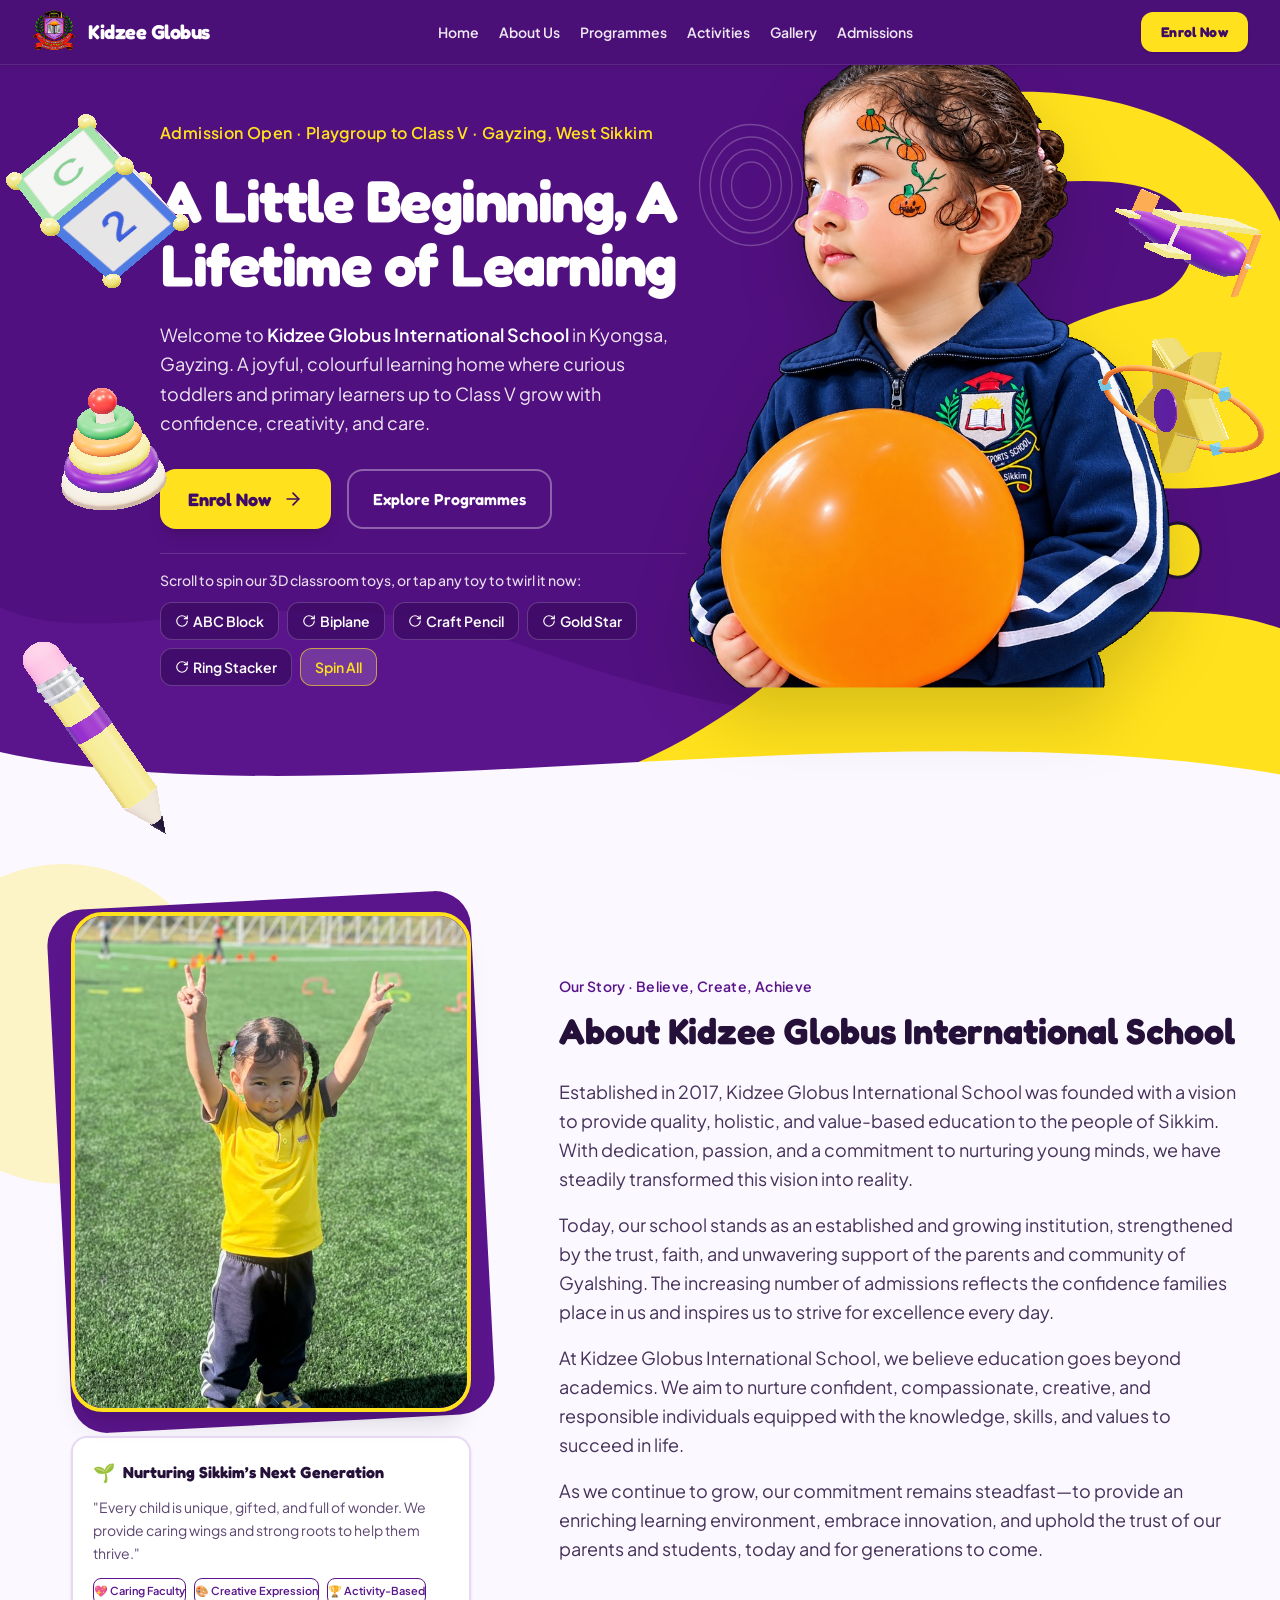
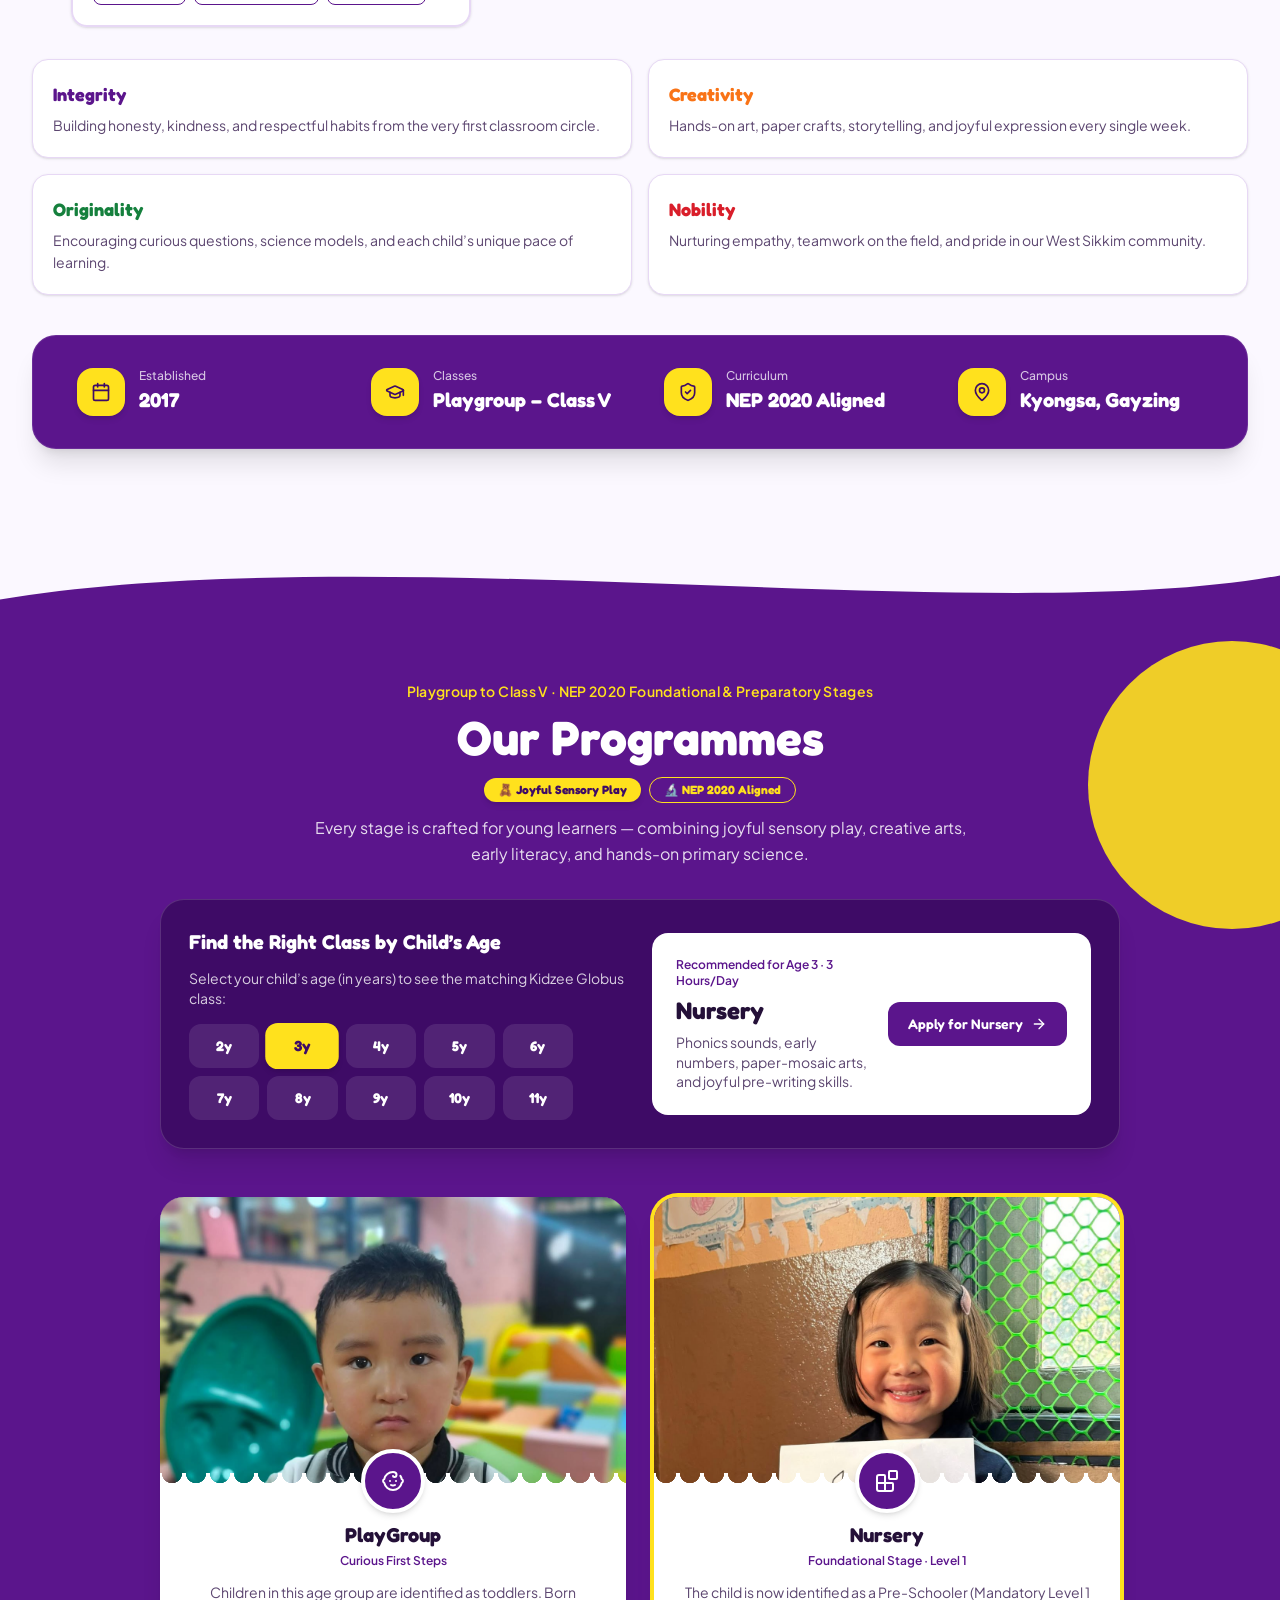
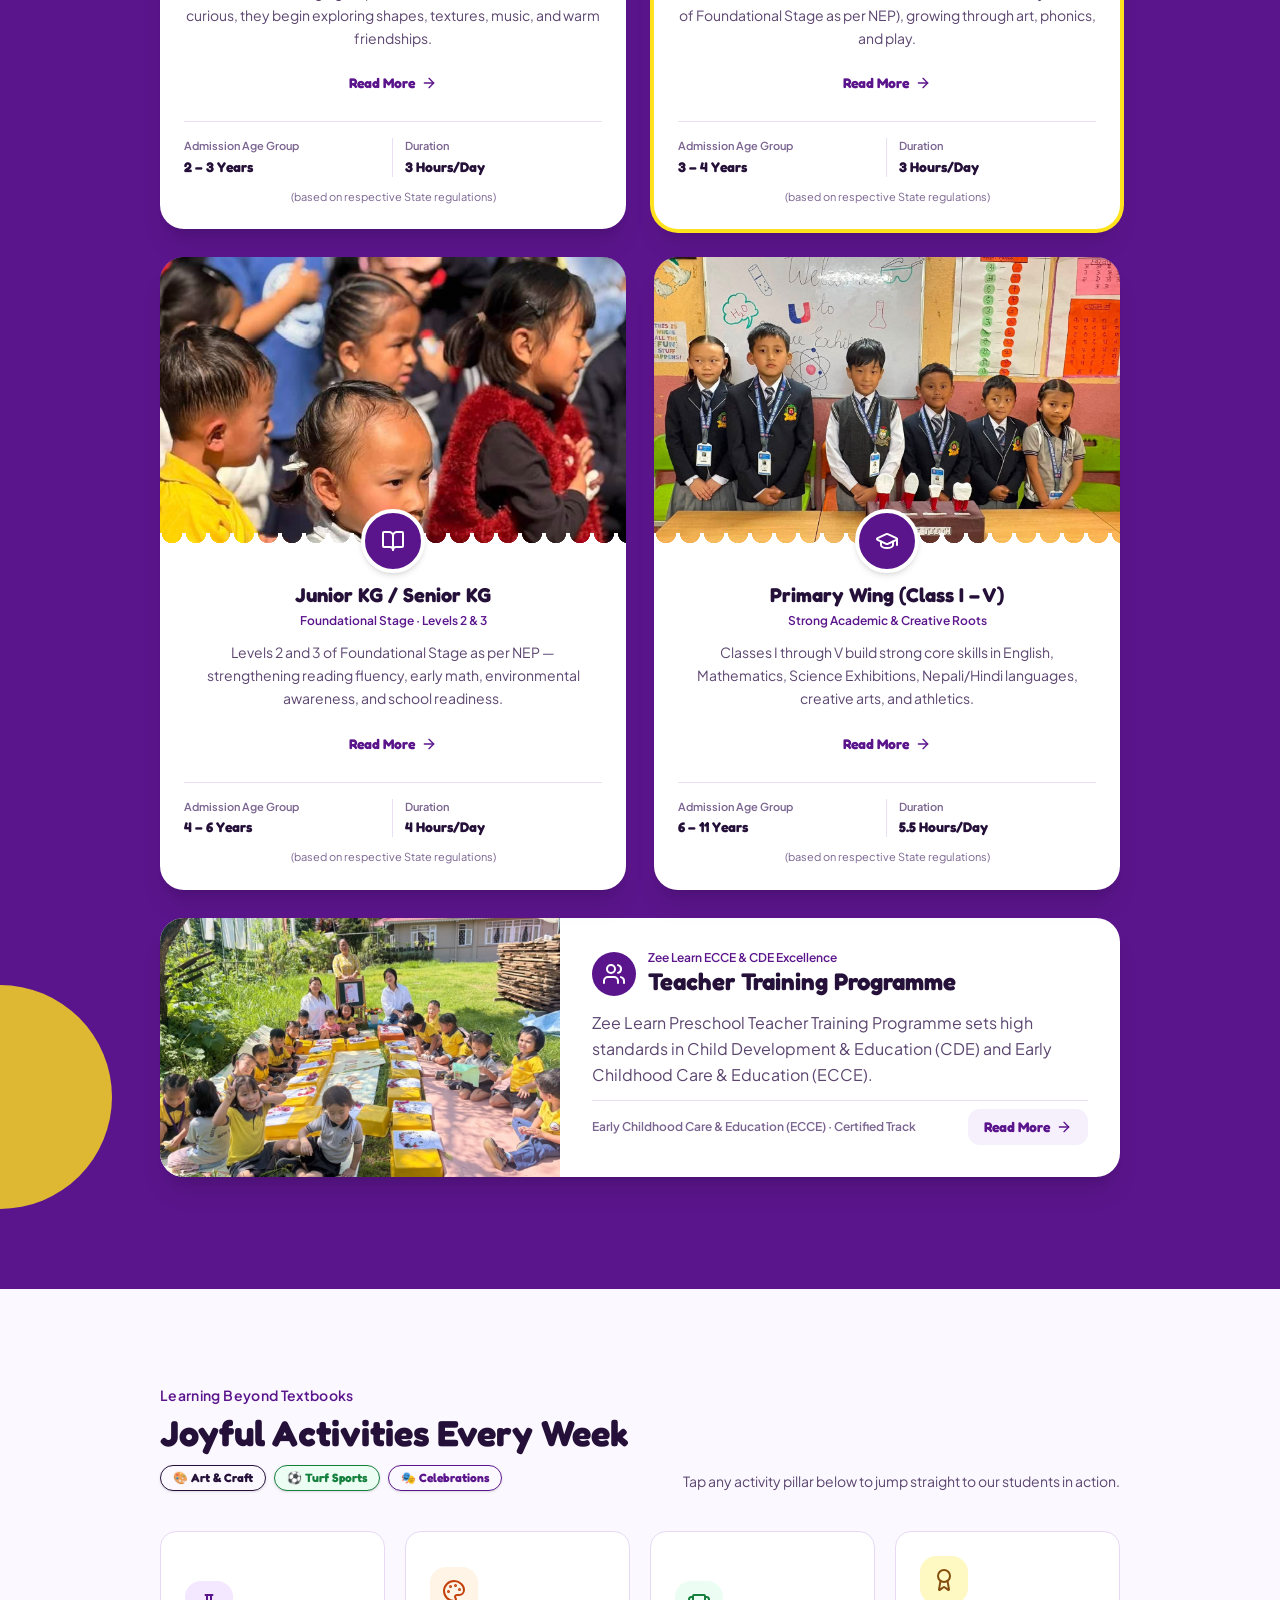
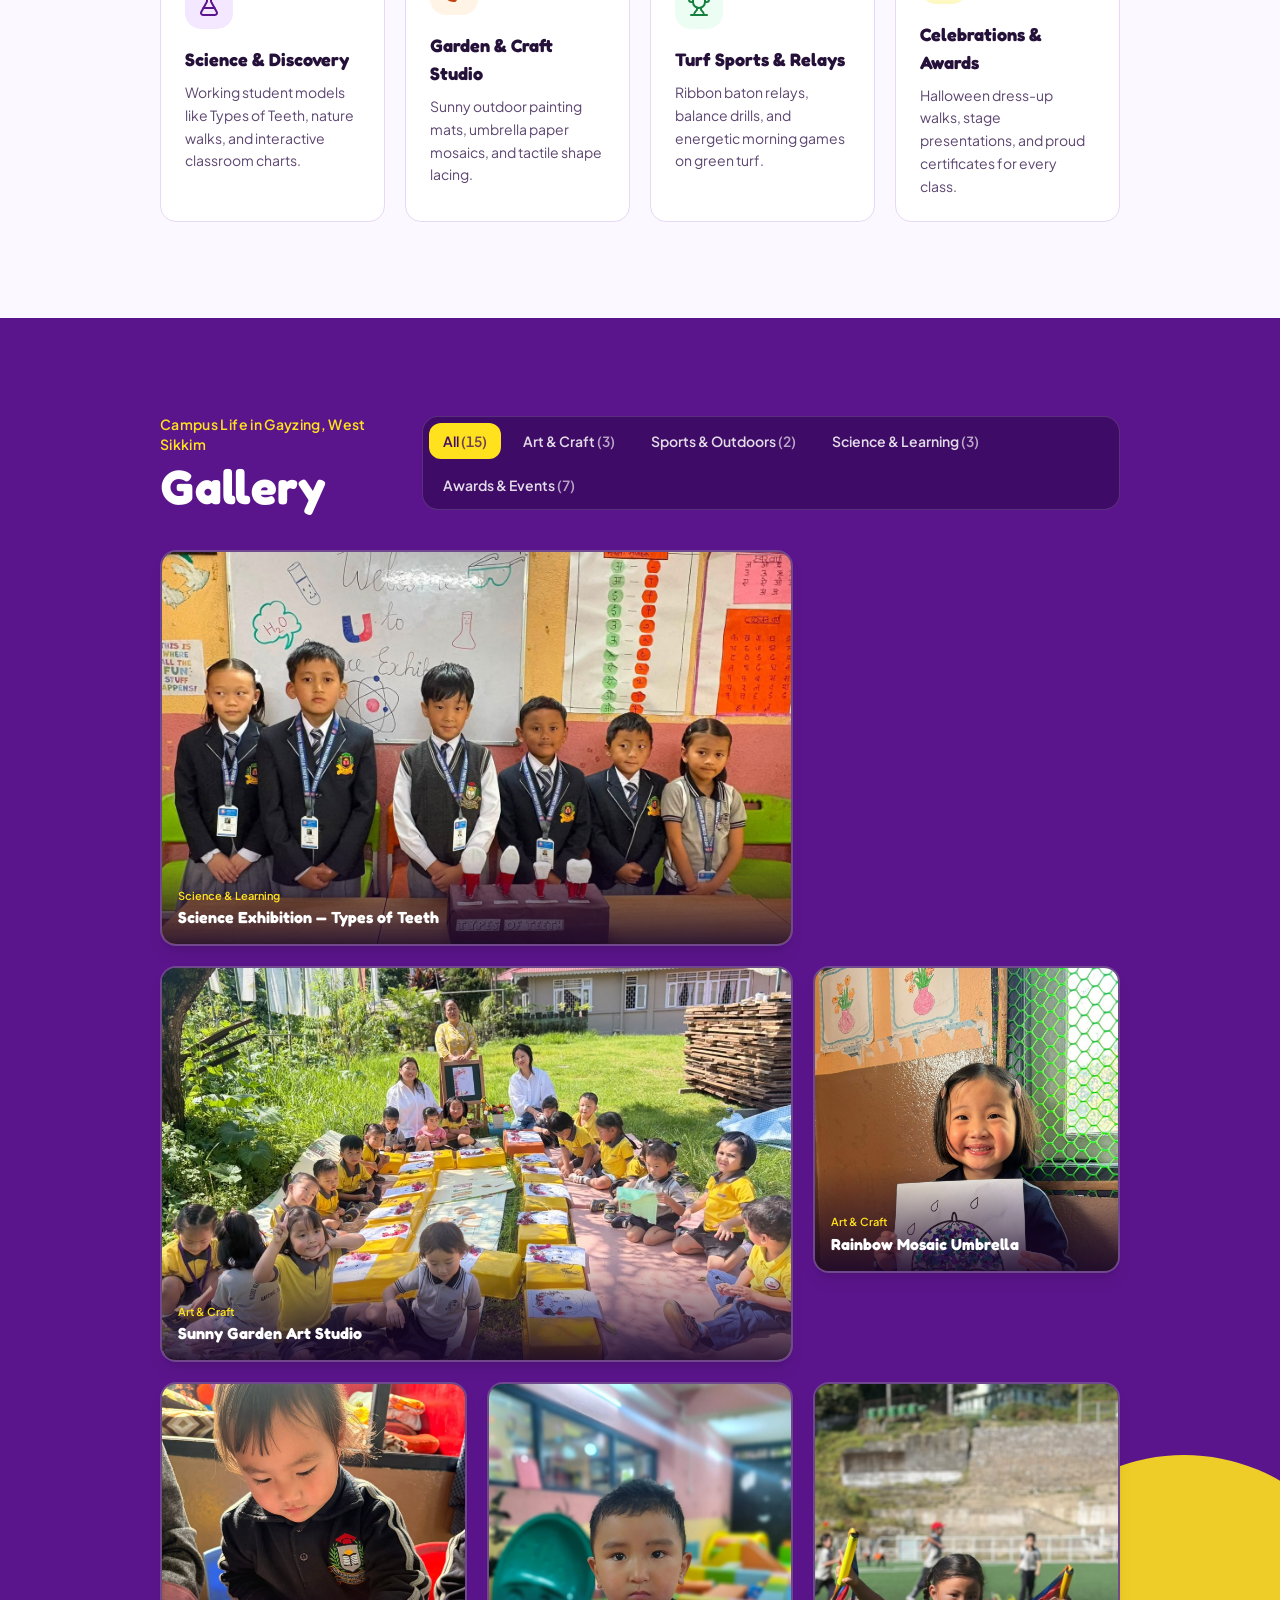
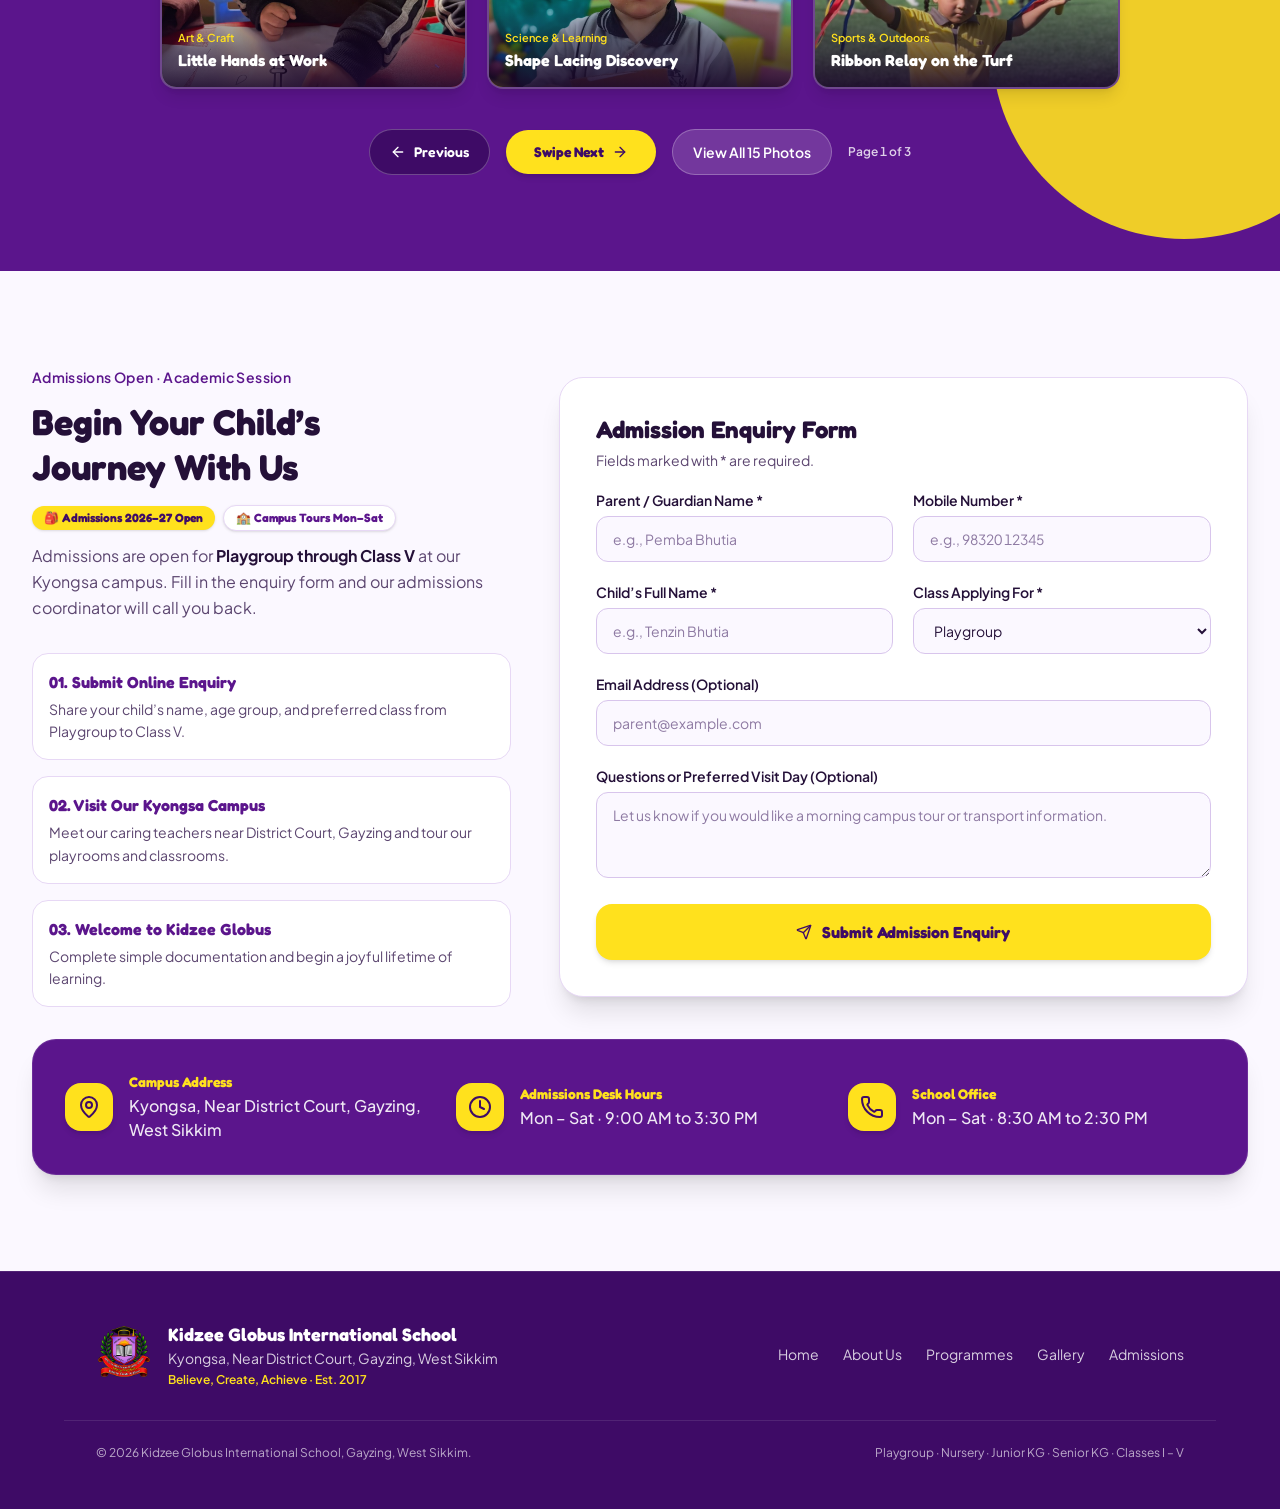
==== index.html @ cee2336a "Remove mobile Hero bottom negative space, enlarge text, and prevent image overlap" ====
<!doctype html>
<html lang="en" class="scroll-smooth">
  <head>
    <meta charset="UTF-8" />
    <meta name="viewport" content="width=device-width, initial-scale=1.0" />
    <title>Kidzee Globus International School — Gayzing, West Sikkim</title>
    <meta name="description" content="Kidzee Globus International School in Kyongsa, Gayzing, West Sikkim. Admissions open from Playgroup to Class V — A Little Beginning, A Lifetime of Learning." />
    <meta property="og:title" content="Kidzee Globus International School — Gayzing, West Sikkim" />
    <meta property="og:description" content="Nurturing young learners from Playgroup to Class V in Gayzing, West Sikkim. Believe, Create, Achieve." />
    <link rel="icon" type="image/png" href="./public/assets/aistudio/Kidzee_Globus_School_Crest_3b98668b.png" />
    <link rel="preconnect" href="https://fonts.googleapis.com" />
    <link rel="preconnect" href="https://fonts.gstatic.com" crossorigin />
    <link href="https://fonts.googleapis.com/css2?family=Fredoka:wght@500;600;700&family=Plus+Jakarta+Sans:wght@400;500;600;700&display=swap" rel="stylesheet" />
    <style>
/*! tailwindcss v4.3.5 | MIT License | https://tailwindcss.com */
@layer properties{@supports (((-webkit-hyphens:none)) and (not (margin-trim:block))) or ((-moz-orient:inline) and (not (color:rgb(from red r g b)))){*,:before,:after,::backdrop{--tw-translate-x:0;--tw-translate-y:0;--tw-translate-z:0;--tw-scale-x:1;--tw-scale-y:1;--tw-scale-z:1;--tw-rotate-x:initial;--tw-rotate-y:initial;--tw-rotate-z:initial;--tw-skew-x:initial;--tw-skew-y:initial;--tw-space-y-reverse:0;--tw-divide-x-reverse:0;--tw-border-style:solid;--tw-gradient-position:initial;--tw-gradient-from:#0000;--tw-gradient-via:#0000;--tw-gradient-to:#0000;--tw-gradient-stops:initial;--tw-gradient-via-stops:initial;--tw-gradient-from-position:0%;--tw-gradient-via-position:50%;--tw-gradient-to-position:100%;--tw-leading:initial;--tw-font-weight:initial;--tw-tracking:initial;--tw-ordinal:initial;--tw-slashed-zero:initial;--tw-numeric-figure:initial;--tw-numeric-spacing:initial;--tw-numeric-fraction:initial;--tw-shadow:0 0 #0000;--tw-shadow-color:initial;--tw-shadow-alpha:100%;--tw-inset-shadow:0 0 #0000;--tw-inset-shadow-color:initial;--tw-inset-shadow-alpha:100%;--tw-ring-color:initial;--tw-ring-shadow:0 0 #0000;--tw-inset-ring-color:initial;--tw-inset-ring-shadow:0 0 #0000;--tw-ring-inset:initial;--tw-ring-offset-width:0px;--tw-ring-offset-color:#fff;--tw-ring-offset-shadow:0 0 #0000;--tw-blur:initial;--tw-brightness:initial;--tw-contrast:initial;--tw-grayscale:initial;--tw-hue-rotate:initial;--tw-invert:initial;--tw-opacity:initial;--tw-saturate:initial;--tw-sepia:initial;--tw-drop-shadow:initial;--tw-drop-shadow-color:initial;--tw-drop-shadow-alpha:100%;--tw-drop-shadow-size:initial;--tw-duration:initial;--tw-ease:initial;--tw-content:"";--tw-outline-style:solid}}}@layer theme{:root,:host{--font-sans:"Plus Jakarta Sans", ui-sans-serif, system-ui, sans-serif;--font-mono:ui-monospace, SFMono-Regular, Menlo, Monaco, Consolas, "Liberation Mono", "Courier New", monospace;--color-white:#fff;--spacing:.25rem;--container-sm:24rem;--container-md:28rem;--container-xl:36rem;--container-2xl:42rem;--container-4xl:56rem;--container-5xl:64rem;--container-6xl:72rem;--container-7xl:80rem;--text-xs:.75rem;--text-xs--line-height:calc(1 / .75);--text-sm:.875rem;--text-sm--line-height:calc(1.25 / .875);--text-base:1rem;--text-base--line-height:calc(1.5 / 1);--text-lg:1.125rem;--text-lg--line-height:calc(1.75 / 1.125);--text-xl:1.25rem;--text-xl--line-height:calc(1.75 / 1.25);--text-2xl:1.5rem;--text-2xl--line-height:calc(2 / 1.5);--text-3xl:1.875rem;--text-3xl--line-height:calc(2.25 / 1.875);--text-4xl:2.25rem;--text-4xl--line-height:calc(2.5 / 2.25);--text-5xl:3rem;--text-5xl--line-height:1;--font-weight-medium:500;--font-weight-semibold:600;--font-weight-bold:700;--tracking-tight:-.025em;--tracking-wide:.025em;--leading-tight:1.25;--leading-snug:1.375;--leading-relaxed:1.625;--radius-sm:.25rem;--radius-md:.375rem;--radius-lg:.5rem;--radius-xl:.75rem;--radius-2xl:1rem;--radius-3xl:1.5rem;--drop-shadow-xl:0 9px 7px #0000001a;--drop-shadow-2xl:0 25px 25px #00000026;--ease-in:cubic-bezier(.4, 0, 1, 1);--ease-out:cubic-bezier(0, 0, .2, 1);--ease-in-out:cubic-bezier(.4, 0, .2, 1);--default-transition-duration:.15s;--default-transition-timing-function:cubic-bezier(.4, 0, .2, 1);--default-font-family:var(--font-sans);--default-mono-font-family:var(--font-mono);--font-display:"Fredoka", ui-rounded, system-ui, sans-serif}}@layer base{*,:after,:before,::backdrop{box-sizing:border-box;border:0 solid;margin:0;padding:0}::file-selector-button{box-sizing:border-box;border:0 solid;margin:0;padding:0}html,:host{-webkit-text-size-adjust:100%;tab-size:4;line-height:1.5;font-family:var(--default-font-family,-apple-system, BlinkMacSystemFont, "Segoe UI", Roboto, "Helvetica Neue", "Noto Sans", Arial, sans-serif, "Apple Color Emoji", "Segoe UI Emoji", "Segoe UI Symbol", "Noto Color Emoji");font-feature-settings:var(--default-font-feature-settings,normal);font-variation-settings:var(--default-font-variation-settings,normal);-webkit-tap-highlight-color:transparent}hr{height:0;color:inherit;border-top-width:1px}abbr:where([title]){-webkit-text-decoration:underline dotted;text-decoration:underline dotted}h1,h2,h3,h4,h5,h6{font-size:inherit;font-weight:inherit}a{color:inherit;-webkit-text-decoration:inherit;-webkit-text-decoration:inherit;-webkit-text-decoration:inherit;-webkit-text-decoration:inherit;text-decoration:inherit}b,strong{font-weight:bolder}code,kbd,samp,pre{font-family:var(--default-mono-font-family,ui-monospace, SFMono-Regular, Menlo, Monaco, Consolas, "Liberation Mono", "Courier New", monospace);font-feature-settings:var(--default-mono-font-feature-settings,normal);font-variation-settings:var(--default-mono-font-variation-settings,normal);font-size:1em}small{font-size:80%}sub,sup{vertical-align:baseline;font-size:75%;line-height:0;position:relative}sub{bottom:-.25em}sup{top:-.5em}table{text-indent:0;border-color:inherit;border-collapse:collapse}:-moz-focusring:where(:not(iframe)){outline:auto}progress{vertical-align:baseline}summary{display:list-item}ol,ul,menu{list-style:none}img,svg,video,canvas,audio,iframe,embed,object{vertical-align:middle;display:block}img,video{max-width:100%;height:auto}button,input,select,optgroup,textarea{font:inherit;font-feature-settings:inherit;font-variation-settings:inherit;letter-spacing:inherit;color:inherit;opacity:1;background-color:#0000;border-radius:0}::file-selector-button{font:inherit;font-feature-settings:inherit;font-variation-settings:inherit;letter-spacing:inherit;color:inherit;opacity:1;background-color:#0000;border-radius:0}:where(select:is([multiple],[size])) optgroup{font-weight:bolder}:where(select:is([multiple],[size])) optgroup option{padding-inline-start:20px}::file-selector-button{margin-inline-end:4px}::placeholder{opacity:1}@supports (not ((-webkit-appearance:-apple-pay-button))) or (contain-intrinsic-size:1px){::placeholder{color:currentColor}@supports (color:color-mix(in lab, red, red)){::placeholder{color:color-mix(in oklab, currentcolor 50%, transparent)}}}textarea{resize:vertical}::-webkit-search-decoration{-webkit-appearance:none}::-webkit-date-and-time-value{min-height:1lh;text-align:inherit}::-webkit-datetime-edit{display:inline-flex}::-webkit-datetime-edit-fields-wrapper{padding:0}::-webkit-datetime-edit{padding-block:0}::-webkit-datetime-edit-year-field{padding-block:0}::-webkit-datetime-edit-month-field{padding-block:0}::-webkit-datetime-edit-day-field{padding-block:0}::-webkit-datetime-edit-hour-field{padding-block:0}::-webkit-datetime-edit-minute-field{padding-block:0}::-webkit-datetime-edit-second-field{padding-block:0}::-webkit-datetime-edit-millisecond-field{padding-block:0}::-webkit-datetime-edit-meridiem-field{padding-block:0}::-webkit-calendar-picker-indicator{line-height:1}:-moz-ui-invalid{box-shadow:none}button,input:where([type=button],[type=reset],[type=submit]){appearance:button}::file-selector-button{appearance:button}::-webkit-inner-spin-button{height:auto}::-webkit-outer-spin-button{height:auto}[hidden]:where(:not([hidden=until-found])){display:none!important}html{font-family:var(--font-sans);scroll-behavior:smooth}h1,h2,h3,h4,.font-display{font-family:var(--font-display)}}@layer components;@layer utilities{.pointer-events-none{pointer-events:none}.visible{visibility:visible}.visible\!{visibility:visible!important}.absolute{position:absolute}.fixed{position:fixed}.relative{position:relative}.static{position:static}.sticky{position:sticky}.-inset-1{inset:calc(var(--spacing) * -1)}.-inset-3{inset:calc(var(--spacing) * -3)}.inset-0{inset:0}.inset-x-0{inset-inline:0}.top-0{top:0}.top-1{top:var(--spacing)}.top-1\/2{top:50%}.top-4{top:calc(var(--spacing) * 4)}.top-12{top:calc(var(--spacing) * 12)}.top-24{top:calc(var(--spacing) * 24)}.-right-24{right:calc(var(--spacing) * -24)}.right-0{right:0}.right-3{right:calc(var(--spacing) * 3)}.right-4{right:calc(var(--spacing) * 4)}.right-6{right:calc(var(--spacing) * 6)}.bottom-0{bottom:0}.bottom-4{bottom:calc(var(--spacing) * 4)}.bottom-8{bottom:calc(var(--spacing) * 8)}.bottom-20{bottom:calc(var(--spacing) * 20)}.-left-24{left:calc(var(--spacing) * -24)}.left-0{left:0}.left-3{left:calc(var(--spacing) * 3)}.left-6{left:calc(var(--spacing) * 6)}.z-10{z-index:10}.z-20{z-index:20}.z-30{z-index:30}.z-40{z-index:40}.z-50{z-index:50}.container{width:100%}@media (width>=40rem){.container{max-width:40rem}}@media (width>=48rem){.container{max-width:48rem}}@media (width>=64rem){.container{max-width:64rem}}@media (width>=80rem){.container{max-width:80rem}}@media (width>=96rem){.container{max-width:96rem}}.mx-auto{margin-inline:auto}.my-auto{margin-block:auto}.-mt-9{margin-top:calc(var(--spacing) * -9)}.mt-0{margin-top:0}.mt-0\.5{margin-top:calc(var(--spacing) * .5)}.mt-1{margin-top:var(--spacing)}.mt-1\.5{margin-top:calc(var(--spacing) * 1.5)}.mt-2{margin-top:calc(var(--spacing) * 2)}.mt-3{margin-top:calc(var(--spacing) * 3)}.mt-4{margin-top:calc(var(--spacing) * 4)}.mt-5{margin-top:calc(var(--spacing) * 5)}.mt-7{margin-top:calc(var(--spacing) * 7)}.mt-8{margin-top:calc(var(--spacing) * 8)}.mt-10{margin-top:calc(var(--spacing) * 10)}.mt-12{margin-top:calc(var(--spacing) * 12)}.mt-14{margin-top:calc(var(--spacing) * 14)}.mb-1{margin-bottom:var(--spacing)}.mb-1\.5{margin-bottom:calc(var(--spacing) * 1.5)}.mb-2{margin-bottom:calc(var(--spacing) * 2)}.mb-3{margin-bottom:calc(var(--spacing) * 3)}.mb-4{margin-bottom:calc(var(--spacing) * 4)}.ml-1{margin-left:var(--spacing)}.line-clamp-3{-webkit-line-clamp:3;-webkit-box-orient:vertical;display:-webkit-box;overflow:hidden}.block{display:block}.contents{display:contents}.flex{display:flex}.grid{display:grid}.hidden{display:none}.inline{display:inline}.inline-block{display:inline-block}.inline-flex{display:inline-flex}.table{display:table}.aspect-\[4\/4\]{aspect-ratio:4/4}.aspect-\[4\/5\]{aspect-ratio:4/5}.aspect-\[16\/10\]{aspect-ratio:16/10}.h-3{height:calc(var(--spacing) * 3)}.h-3\.5{height:calc(var(--spacing) * 3.5)}.h-4{height:calc(var(--spacing) * 4)}.h-5{height:calc(var(--spacing) * 5)}.h-6{height:calc(var(--spacing) * 6)}.h-8{height:calc(var(--spacing) * 8)}.h-9{height:calc(var(--spacing) * 9)}.h-10{height:calc(var(--spacing) * 10)}.h-11{height:calc(var(--spacing) * 11)}.h-12{height:calc(var(--spacing) * 12)}.h-14{height:calc(var(--spacing) * 14)}.h-16{height:calc(var(--spacing) * 16)}.h-56{height:calc(var(--spacing) * 56)}.h-60{height:calc(var(--spacing) * 60)}.h-64{height:calc(var(--spacing) * 64)}.h-72{height:calc(var(--spacing) * 72)}.h-80{height:calc(var(--spacing) * 80)}.h-96{height:calc(var(--spacing) * 96)}.h-auto{height:auto}.h-full{height:100%}.max-h-\[68vh\]{max-height:68vh}.max-h-\[90vh\]{max-height:90vh}.max-h-\[220px\]{max-height:220px}.max-h-\[250px\]{max-height:250px}.max-h-\[520px\]{max-height:520px}.max-h-\[590px\]{max-height:590px}.min-h-\[220px\]{min-height:220px}.min-h-\[calc\(100dvh-4rem\)\]{min-height:calc(100dvh - 4rem)}.min-h-screen{min-height:100vh}.w-3{width:calc(var(--spacing) * 3)}.w-3\.5{width:calc(var(--spacing) * 3.5)}.w-4{width:calc(var(--spacing) * 4)}.w-5{width:calc(var(--spacing) * 5)}.w-6{width:calc(var(--spacing) * 6)}.w-9{width:calc(var(--spacing) * 9)}.w-10{width:calc(var(--spacing) * 10)}.w-11{width:calc(var(--spacing) * 11)}.w-12{width:calc(var(--spacing) * 12)}.w-14{width:calc(var(--spacing) * 14)}.w-16{width:calc(var(--spacing) * 16)}.w-28{width:calc(var(--spacing) * 28)}.w-32{width:calc(var(--spacing) * 32)}.w-36{width:calc(var(--spacing) * 36)}.w-56{width:calc(var(--spacing) * 56)}.w-72{width:calc(var(--spacing) * 72)}.w-80{width:calc(var(--spacing) * 80)}.w-96{width:calc(var(--spacing) * 96)}.w-auto{width:auto}.w-full{width:100%}.max-w-2xl{max-width:var(--container-2xl)}.max-w-4xl{max-width:var(--container-4xl)}.max-w-5xl{max-width:var(--container-5xl)}.max-w-6xl{max-width:var(--container-6xl)}.max-w-7xl{max-width:var(--container-7xl)}.max-w-\[400px\]{max-width:400px}.max-w-\[420px\]{max-width:420px}.max-w-\[490px\]{max-width:490px}.max-w-md{max-width:var(--container-md)}.max-w-sm{max-width:var(--container-sm)}.max-w-xl{max-width:var(--container-xl)}.min-w-\[44px\]{min-width:44px}.flex-1{flex:1}.shrink-0{flex-shrink:0}.grow{flex-grow:1}.-translate-x-1{--tw-translate-x:calc(var(--spacing) * -1);translate:var(--tw-translate-x) var(--tw-translate-y)}.-translate-x-1\/2{--tw-translate-x:calc(calc(1 / 2 * 100%) * -1);translate:var(--tw-translate-x) var(--tw-translate-y)}.translate-x-1{--tw-translate-x:var(--spacing);translate:var(--tw-translate-x) var(--tw-translate-y)}.translate-x-1\/3{--tw-translate-x:calc(1 / 3 * 100%);translate:var(--tw-translate-x) var(--tw-translate-y)}.-translate-y-1{--tw-translate-y:calc(var(--spacing) * -1);translate:var(--tw-translate-x) var(--tw-translate-y)}.-translate-y-1\/2{--tw-translate-y:calc(calc(1 / 2 * 100%) * -1);translate:var(--tw-translate-x) var(--tw-translate-y)}.scale-105{--tw-scale-x:105%;--tw-scale-y:105%;--tw-scale-z:105%;scale:var(--tw-scale-x) var(--tw-scale-y)}.-rotate-3{rotate:-3deg}.rotate-3{rotate:3deg}.transform{transform:var(--tw-rotate-x, ) var(--tw-rotate-y, ) var(--tw-rotate-z, ) var(--tw-skew-x, ) var(--tw-skew-y, )}.cursor-pointer{cursor:pointer}.resize{resize:both}.grid-cols-1{grid-template-columns:repeat(1,minmax(0,1fr))}.grid-cols-2{grid-template-columns:repeat(2,minmax(0,1fr))}.grid-cols-5{grid-template-columns:repeat(5,minmax(0,1fr))}.flex-col{flex-direction:column}.flex-wrap{flex-wrap:wrap}.items-center{align-items:center}.items-start{align-items:flex-start}.items-stretch{align-items:stretch}.justify-between{justify-content:space-between}.justify-center{justify-content:center}.gap-1{gap:var(--spacing)}.gap-1\.5{gap:calc(var(--spacing) * 1.5)}.gap-2{gap:calc(var(--spacing) * 2)}.gap-2\.5{gap:calc(var(--spacing) * 2.5)}.gap-3{gap:calc(var(--spacing) * 3)}.gap-3\.5{gap:calc(var(--spacing) * 3.5)}.gap-4{gap:calc(var(--spacing) * 4)}.gap-5{gap:calc(var(--spacing) * 5)}.gap-6{gap:calc(var(--spacing) * 6)}.gap-7{gap:calc(var(--spacing) * 7)}.gap-8{gap:calc(var(--spacing) * 8)}.gap-10{gap:calc(var(--spacing) * 10)}.gap-12{gap:calc(var(--spacing) * 12)}:where(.space-y-1>:not(:last-child)){--tw-space-y-reverse:0;margin-block-start:calc(var(--spacing) * var(--tw-space-y-reverse));margin-block-end:calc(var(--spacing) * calc(1 - var(--tw-space-y-reverse)))}:where(.space-y-1\.5>:not(:last-child)){--tw-space-y-reverse:0;margin-block-start:calc(calc(var(--spacing) * 1.5) * var(--tw-space-y-reverse));margin-block-end:calc(calc(var(--spacing) * 1.5) * calc(1 - var(--tw-space-y-reverse)))}:where(.space-y-2>:not(:last-child)){--tw-space-y-reverse:0;margin-block-start:calc(calc(var(--spacing) * 2) * var(--tw-space-y-reverse));margin-block-end:calc(calc(var(--spacing) * 2) * calc(1 - var(--tw-space-y-reverse)))}:where(.space-y-2\.5>:not(:last-child)){--tw-space-y-reverse:0;margin-block-start:calc(calc(var(--spacing) * 2.5) * var(--tw-space-y-reverse));margin-block-end:calc(calc(var(--spacing) * 2.5) * calc(1 - var(--tw-space-y-reverse)))}:where(.space-y-3>:not(:last-child)){--tw-space-y-reverse:0;margin-block-start:calc(calc(var(--spacing) * 3) * var(--tw-space-y-reverse));margin-block-end:calc(calc(var(--spacing) * 3) * calc(1 - var(--tw-space-y-reverse)))}:where(.space-y-3\.5>:not(:last-child)){--tw-space-y-reverse:0;margin-block-start:calc(calc(var(--spacing) * 3.5) * var(--tw-space-y-reverse));margin-block-end:calc(calc(var(--spacing) * 3.5) * calc(1 - var(--tw-space-y-reverse)))}:where(.space-y-4>:not(:last-child)){--tw-space-y-reverse:0;margin-block-start:calc(calc(var(--spacing) * 4) * var(--tw-space-y-reverse));margin-block-end:calc(calc(var(--spacing) * 4) * calc(1 - var(--tw-space-y-reverse)))}:where(.space-y-5>:not(:last-child)){--tw-space-y-reverse:0;margin-block-start:calc(calc(var(--spacing) * 5) * var(--tw-space-y-reverse));margin-block-end:calc(calc(var(--spacing) * 5) * calc(1 - var(--tw-space-y-reverse)))}:where(.space-y-6>:not(:last-child)){--tw-space-y-reverse:0;margin-block-start:calc(calc(var(--spacing) * 6) * var(--tw-space-y-reverse));margin-block-end:calc(calc(var(--spacing) * 6) * calc(1 - var(--tw-space-y-reverse)))}:where(.divide-x>:not(:last-child)){--tw-divide-x-reverse:0;border-inline-style:var(--tw-border-style);border-inline-start-width:calc(1px * var(--tw-divide-x-reverse));border-inline-end-width:calc(1px * calc(1 - var(--tw-divide-x-reverse)))}:where(.divide-\[\#EAE0F5\]>:not(:last-child)){border-color:#eae0f5}.overflow-hidden{overflow:hidden}.overflow-x-auto{overflow-x:auto}.overflow-x-clip{overflow-x:clip}.overflow-y-auto{overflow-y:auto}.scroll-smooth{scroll-behavior:smooth}.rounded-2xl{border-radius:var(--radius-2xl)}.rounded-3xl{border-radius:var(--radius-3xl)}.rounded-\[2\.25rem\]{border-radius:2.25rem}.rounded-\[2rem\]{border-radius:2rem}.rounded-full{border-radius:2147483647px}.rounded-lg{border-radius:var(--radius-lg)}.rounded-md{border-radius:var(--radius-md)}.rounded-sm{border-radius:var(--radius-sm)}.rounded-xl{border-radius:var(--radius-xl)}.border{border-style:var(--tw-border-style);border-width:1px}.border-2{border-style:var(--tw-border-style);border-width:2px}.border-4{border-style:var(--tw-border-style);border-width:4px}.border-t{border-top-style:var(--tw-border-style);border-top-width:1px}.border-b{border-bottom-style:var(--tw-border-style);border-bottom-width:1px}.border-\[\#D8C5EC\]{border-color:#d8c5ec}.border-\[\#E7D8F5\]{border-color:#e7d8f5}.border-\[\#EAE0F5\]{border-color:#eae0f5}.border-\[\#FFE11D\]{border-color:#ffe11d}.border-\[\#FFE11D\]\/60{border-color:oklab(90.716% -.0292414 .18144/.6)}.border-white{border-color:var(--color-white)}.border-white\/10{border-color:#ffffff1a}@supports (color:color-mix(in lab, red, red)){.border-white\/10{border-color:color-mix(in oklab, var(--color-white) 10%, transparent)}}.border-white\/15{border-color:#ffffff26}@supports (color:color-mix(in lab, red, red)){.border-white\/15{border-color:color-mix(in oklab, var(--color-white) 15%, transparent)}}.border-white\/20{border-color:#fff3}@supports (color:color-mix(in lab, red, red)){.border-white\/20{border-color:color-mix(in oklab, var(--color-white) 20%, transparent)}}.border-white\/25{border-color:#ffffff40}@supports (color:color-mix(in lab, red, red)){.border-white\/25{border-color:color-mix(in oklab, var(--color-white) 25%, transparent)}}.border-white\/35{border-color:#ffffff59}@supports (color:color-mix(in lab, red, red)){.border-white\/35{border-color:color-mix(in oklab, var(--color-white) 35%, transparent)}}.border-white\/40{border-color:#fff6}@supports (color:color-mix(in lab, red, red)){.border-white\/40{border-color:color-mix(in oklab, var(--color-white) 40%, transparent)}}.bg-\[\#1A072B\]\/80{background-color:oklab(18.4543% .0401643 -.0579244/.8)}.bg-\[\#1E0833\]{background-color:#1e0833}.bg-\[\#3E0B66\]{background-color:#3e0b66}.bg-\[\#3E0B66\]\/85{background-color:oklab(29.9822% .0788379 -.118887/.85)}.bg-\[\#4B0F78\]{background-color:#4b0f78}.bg-\[\#5B158C\]{background-color:#5b158c}.bg-\[\#140522\]\/90{background-color:oklab(16.2272% .0347684 -.0496022/.9)}.bg-\[\#ECFDF3\]{background-color:#ecfdf3}.bg-\[\#F6EFFC\]{background-color:#f6effc}.bg-\[\#FBF8FF\]{background-color:#fbf8ff}.bg-\[\#FFE11D\]{background-color:#ffe11d}.bg-\[\#FFE11D\]\/25{background-color:oklab(90.716% -.0292414 .18144/.25)}.bg-white{background-color:var(--color-white)}.bg-white\/10{background-color:#ffffff1a}@supports (color:color-mix(in lab, red, red)){.bg-white\/10{background-color:color-mix(in oklab, var(--color-white) 10%, transparent)}}.bg-white\/15{background-color:#ffffff26}@supports (color:color-mix(in lab, red, red)){.bg-white\/15{background-color:color-mix(in oklab, var(--color-white) 15%, transparent)}}.bg-white\/95{background-color:#fffffff2}@supports (color:color-mix(in lab, red, red)){.bg-white\/95{background-color:color-mix(in oklab, var(--color-white) 95%, transparent)}}.bg-gradient-to-t{--tw-gradient-position:to top in oklab;background-image:linear-gradient(var(--tw-gradient-stops))}.from-\[\#1A072B\]\/90{--tw-gradient-from:oklab(18.4543% .0401643 -.0579244/.9);--tw-gradient-stops:var(--tw-gradient-via-stops,var(--tw-gradient-position), var(--tw-gradient-from) var(--tw-gradient-from-position), var(--tw-gradient-to) var(--tw-gradient-to-position))}.from-\[\#241038\]\/85{--tw-gradient-from:oklab(22.626% .0422641 -.0626646/.85);--tw-gradient-stops:var(--tw-gradient-via-stops,var(--tw-gradient-position), var(--tw-gradient-from) var(--tw-gradient-from-position), var(--tw-gradient-to) var(--tw-gradient-to-position))}.via-\[\#1A072B\]\/45{--tw-gradient-via:oklab(18.4543% .0401643 -.0579244/.45);--tw-gradient-via-stops:var(--tw-gradient-position), var(--tw-gradient-from) var(--tw-gradient-from-position), var(--tw-gradient-via) var(--tw-gradient-via-position), var(--tw-gradient-to) var(--tw-gradient-to-position);--tw-gradient-stops:var(--tw-gradient-via-stops)}.via-\[\#241038\]\/25{--tw-gradient-via:oklab(22.626% .0422641 -.0626646/.25);--tw-gradient-via-stops:var(--tw-gradient-position), var(--tw-gradient-from) var(--tw-gradient-from-position), var(--tw-gradient-via) var(--tw-gradient-via-position), var(--tw-gradient-to) var(--tw-gradient-to-position);--tw-gradient-stops:var(--tw-gradient-via-stops)}.to-transparent{--tw-gradient-to:transparent;--tw-gradient-stops:var(--tw-gradient-via-stops,var(--tw-gradient-position), var(--tw-gradient-from) var(--tw-gradient-from-position), var(--tw-gradient-to) var(--tw-gradient-to-position))}.object-contain{object-fit:contain}.object-cover{object-fit:cover}.object-center{object-position:center}.object-top{object-position:top}.p-1{padding:var(--spacing)}.p-1\.5{padding:calc(var(--spacing) * 1.5)}.p-4{padding:calc(var(--spacing) * 4)}.p-5{padding:calc(var(--spacing) * 5)}.p-6{padding:calc(var(--spacing) * 6)}.px-2{padding-inline:calc(var(--spacing) * 2)}.px-3{padding-inline:calc(var(--spacing) * 3)}.px-3\.5{padding-inline:calc(var(--spacing) * 3.5)}.px-4{padding-inline:calc(var(--spacing) * 4)}.px-5{padding-inline:calc(var(--spacing) * 5)}.px-6{padding-inline:calc(var(--spacing) * 6)}.px-7{padding-inline:calc(var(--spacing) * 7)}.py-1{padding-block:var(--spacing)}.py-2{padding-block:calc(var(--spacing) * 2)}.py-2\.5{padding-block:calc(var(--spacing) * 2.5)}.py-3{padding-block:calc(var(--spacing) * 3)}.py-4{padding-block:calc(var(--spacing) * 4)}.py-6{padding-block:calc(var(--spacing) * 6)}.py-12{padding-block:calc(var(--spacing) * 12)}.py-20{padding-block:calc(var(--spacing) * 20)}.pt-0{padding-top:0}.pt-0\.5{padding-top:calc(var(--spacing) * .5)}.pt-1{padding-top:var(--spacing)}.pt-2{padding-top:calc(var(--spacing) * 2)}.pt-3{padding-top:calc(var(--spacing) * 3)}.pt-4{padding-top:calc(var(--spacing) * 4)}.pt-6{padding-top:calc(var(--spacing) * 6)}.pt-10{padding-top:calc(var(--spacing) * 10)}.pt-12{padding-top:calc(var(--spacing) * 12)}.pt-14{padding-top:calc(var(--spacing) * 14)}.pr-3{padding-right:calc(var(--spacing) * 3)}.pb-0{padding-bottom:0}.pb-0\.5{padding-bottom:calc(var(--spacing) * .5)}.pb-6{padding-bottom:calc(var(--spacing) * 6)}.pb-8{padding-bottom:calc(var(--spacing) * 8)}.pb-24{padding-bottom:calc(var(--spacing) * 24)}.pl-3{padding-left:calc(var(--spacing) * 3)}.text-center{text-align:center}.text-left{text-align:left}.font-display{font-family:var(--font-display)}.text-2xl{font-size:var(--text-2xl);line-height:var(--tw-leading,var(--text-2xl--line-height))}.text-3xl{font-size:var(--text-3xl);line-height:var(--tw-leading,var(--text-3xl--line-height))}.text-base{font-size:var(--text-base);line-height:var(--tw-leading,var(--text-base--line-height))}.text-lg{font-size:var(--text-lg);line-height:var(--tw-leading,var(--text-lg--line-height))}.text-sm{font-size:var(--text-sm);line-height:var(--tw-leading,var(--text-sm--line-height))}.text-xl{font-size:var(--text-xl);line-height:var(--tw-leading,var(--text-xl--line-height))}.text-xs{font-size:var(--text-xs);line-height:var(--tw-leading,var(--text-xs--line-height))}.text-\[11px\]{font-size:11px}.leading-\[1\.08\]{--tw-leading:1.08;line-height:1.08}.leading-relaxed{--tw-leading:var(--leading-relaxed);line-height:var(--leading-relaxed)}.leading-snug{--tw-leading:var(--leading-snug);line-height:var(--leading-snug)}.leading-tight{--tw-leading:var(--leading-tight);line-height:var(--leading-tight)}.font-bold{--tw-font-weight:var(--font-weight-bold);font-weight:var(--font-weight-bold)}.font-medium{--tw-font-weight:var(--font-weight-medium);font-weight:var(--font-weight-medium)}.font-semibold{--tw-font-weight:var(--font-weight-semibold);font-weight:var(--font-weight-semibold)}.tracking-tight{--tw-tracking:var(--tracking-tight);letter-spacing:var(--tracking-tight)}.tracking-wide{--tw-tracking:var(--tracking-wide);letter-spacing:var(--tracking-wide)}.text-balance{text-wrap:balance}.whitespace-nowrap{white-space:nowrap}.text-\[\#3E0B66\]{color:#3e0b66}.text-\[\#5B158C\]{color:#5b158c}.text-\[\#5C4670\]{color:#5c4670}.text-\[\#7A6490\]{color:#7a6490}.text-\[\#16A34A\]{color:#16a34a}.text-\[\#15803D\]{color:#15803d}.text-\[\#241038\]{color:#241038}.text-\[\#453159\]{color:#453159}.text-\[\#C81E1E\]{color:#c81e1e}.text-\[\#F97316\]{color:#f97316}.text-\[\#FFE11D\]{color:#ffe11d}.text-white{color:var(--color-white)}.text-white\/65{color:#ffffffa6}@supports (color:color-mix(in lab, red, red)){.text-white\/65{color:color-mix(in oklab, var(--color-white) 65%, transparent)}}.text-white\/75{color:#ffffffbf}@supports (color:color-mix(in lab, red, red)){.text-white\/75{color:color-mix(in oklab, var(--color-white) 75%, transparent)}}.text-white\/80{color:#fffc}@supports (color:color-mix(in lab, red, red)){.text-white\/80{color:color-mix(in oklab, var(--color-white) 80%, transparent)}}.text-white\/85{color:#ffffffd9}@supports (color:color-mix(in lab, red, red)){.text-white\/85{color:color-mix(in oklab, var(--color-white) 85%, transparent)}}.text-white\/90{color:#ffffffe6}@supports (color:color-mix(in lab, red, red)){.text-white\/90{color:color-mix(in oklab, var(--color-white) 90%, transparent)}}.tabular-nums{--tw-numeric-spacing:tabular-nums;font-variant-numeric:var(--tw-ordinal, ) var(--tw-slashed-zero, ) var(--tw-numeric-figure, ) var(--tw-numeric-spacing, ) var(--tw-numeric-fraction, )}.antialiased{-webkit-font-smoothing:antialiased;-moz-osx-font-smoothing:grayscale}.opacity-75{opacity:.75}.opacity-80{opacity:.8}.opacity-90{opacity:.9}.shadow{--tw-shadow:0 1px 3px 0 var(--tw-shadow-color,#0000001a), 0 1px 2px -1px var(--tw-shadow-color,#0000001a);box-shadow:var(--tw-inset-shadow), var(--tw-inset-ring-shadow), var(--tw-ring-offset-shadow), var(--tw-ring-shadow), var(--tw-shadow)}.shadow-2xl{--tw-shadow:0 25px 50px -12px var(--tw-shadow-color,#00000040);box-shadow:var(--tw-inset-shadow), var(--tw-inset-ring-shadow), var(--tw-ring-offset-shadow), var(--tw-ring-shadow), var(--tw-shadow)}.shadow-lg{--tw-shadow:0 10px 15px -3px var(--tw-shadow-color,#0000001a), 0 4px 6px -4px var(--tw-shadow-color,#0000001a);box-shadow:var(--tw-inset-shadow), var(--tw-inset-ring-shadow), var(--tw-ring-offset-shadow), var(--tw-ring-shadow), var(--tw-shadow)}.shadow-md{--tw-shadow:0 4px 6px -1px var(--tw-shadow-color,#0000001a), 0 2px 4px -2px var(--tw-shadow-color,#0000001a);box-shadow:var(--tw-inset-shadow), var(--tw-inset-ring-shadow), var(--tw-ring-offset-shadow), var(--tw-ring-shadow), var(--tw-shadow)}.shadow-sm{--tw-shadow:0 1px 3px 0 var(--tw-shadow-color,#0000001a), 0 1px 2px -1px var(--tw-shadow-color,#0000001a);box-shadow:var(--tw-inset-shadow), var(--tw-inset-ring-shadow), var(--tw-ring-offset-shadow), var(--tw-ring-shadow), var(--tw-shadow)}.shadow-xl{--tw-shadow:0 20px 25px -5px var(--tw-shadow-color,#0000001a), 0 8px 10px -6px var(--tw-shadow-color,#0000001a);box-shadow:var(--tw-inset-shadow), var(--tw-inset-ring-shadow), var(--tw-ring-offset-shadow), var(--tw-ring-shadow), var(--tw-shadow)}.ring{--tw-ring-shadow:var(--tw-ring-inset, ) 0 0 0 calc(1px + var(--tw-ring-offset-width)) var(--tw-ring-color,currentcolor);box-shadow:var(--tw-inset-shadow), var(--tw-inset-ring-shadow), var(--tw-ring-offset-shadow), var(--tw-ring-shadow), var(--tw-shadow)}.ring-4{--tw-ring-shadow:var(--tw-ring-inset, ) 0 0 0 calc(4px + var(--tw-ring-offset-width)) var(--tw-ring-color,currentcolor);box-shadow:var(--tw-inset-shadow), var(--tw-inset-ring-shadow), var(--tw-ring-offset-shadow), var(--tw-ring-shadow), var(--tw-shadow)}.ring-\[\#FFE11D\]{--tw-ring-color:#ffe11d}.blur{--tw-blur:blur(8px);filter:var(--tw-blur, ) var(--tw-brightness, ) var(--tw-contrast, ) var(--tw-grayscale, ) var(--tw-hue-rotate, ) var(--tw-invert, ) var(--tw-saturate, ) var(--tw-sepia, ) var(--tw-drop-shadow, )}.drop-shadow{--tw-drop-shadow-size:drop-shadow(0 1px 2px var(--tw-drop-shadow-color,#0000001a)) drop-shadow(0 1px 1px var(--tw-drop-shadow-color,#0000000f));--tw-drop-shadow:drop-shadow(0 1px 2px #0000001a) drop-shadow(0 1px 1px #0000000f);filter:var(--tw-blur, ) var(--tw-brightness, ) var(--tw-contrast, ) var(--tw-grayscale, ) var(--tw-hue-rotate, ) var(--tw-invert, ) var(--tw-saturate, ) var(--tw-sepia, ) var(--tw-drop-shadow, )}.drop-shadow-2xl{--tw-drop-shadow-size:drop-shadow(0 25px 25px var(--tw-drop-shadow-color,#00000026));--tw-drop-shadow:drop-shadow(var(--drop-shadow-2xl));filter:var(--tw-blur, ) var(--tw-brightness, ) var(--tw-contrast, ) var(--tw-grayscale, ) var(--tw-hue-rotate, ) var(--tw-invert, ) var(--tw-saturate, ) var(--tw-sepia, ) var(--tw-drop-shadow, )}.drop-shadow-xl{--tw-drop-shadow-size:drop-shadow(0 9px 7px var(--tw-drop-shadow-color,#0000001a));--tw-drop-shadow:drop-shadow(var(--drop-shadow-xl));filter:var(--tw-blur, ) var(--tw-brightness, ) var(--tw-contrast, ) var(--tw-grayscale, ) var(--tw-hue-rotate, ) var(--tw-invert, ) var(--tw-saturate, ) var(--tw-sepia, ) var(--tw-drop-shadow, )}.filter{filter:var(--tw-blur, ) var(--tw-brightness, ) var(--tw-contrast, ) var(--tw-grayscale, ) var(--tw-hue-rotate, ) var(--tw-invert, ) var(--tw-saturate, ) var(--tw-sepia, ) var(--tw-drop-shadow, )}.filter\!{filter:var(--tw-blur, ) var(--tw-brightness, ) var(--tw-contrast, ) var(--tw-grayscale, ) var(--tw-hue-rotate, ) var(--tw-invert, ) var(--tw-saturate, ) var(--tw-sepia, ) var(--tw-drop-shadow, )!important}.transition{transition-property:color,background-color,border-color,outline-color,text-decoration-color,fill,stroke,--tw-gradient-from,--tw-gradient-via,--tw-gradient-to,opacity,box-shadow,transform,translate,scale,rotate,filter,-webkit-backdrop-filter,backdrop-filter,display,content-visibility,overlay,pointer-events;transition-timing-function:var(--tw-ease,var(--default-transition-timing-function));transition-duration:var(--tw-duration,var(--default-transition-duration))}.transition-all{transition-property:all;transition-timing-function:var(--tw-ease,var(--default-transition-timing-function));transition-duration:var(--tw-duration,var(--default-transition-duration))}.transition-colors{transition-property:color,background-color,border-color,outline-color,text-decoration-color,fill,stroke,--tw-gradient-from,--tw-gradient-via,--tw-gradient-to;transition-timing-function:var(--tw-ease,var(--default-transition-timing-function));transition-duration:var(--tw-duration,var(--default-transition-duration))}.transition-transform{transition-property:transform,translate,scale,rotate;transition-timing-function:var(--tw-ease,var(--default-transition-timing-function));transition-duration:var(--tw-duration,var(--default-transition-duration))}.duration-150{--tw-duration:.15s;transition-duration:.15s}.duration-200{--tw-duration:.2s;transition-duration:.2s}.duration-300{--tw-duration:.3s;transition-duration:.3s}.ease-in{--tw-ease:var(--ease-in);transition-timing-function:var(--ease-in)}.ease-in-out{--tw-ease:var(--ease-in-out);transition-timing-function:var(--ease-in-out)}.ease-out{--tw-ease:var(--ease-out);transition-timing-function:var(--ease-out)}.select-none{-webkit-user-select:none;user-select:none}@media (hover:hover){:is(:where(.group):hover .group-hover\:translate-x-1){--tw-translate-x:var(--spacing);translate:var(--tw-translate-x) var(--tw-translate-y)}:is(:where(.group):hover .group-hover\:scale-105){--tw-scale-x:105%;--tw-scale-y:105%;--tw-scale-z:105%;scale:var(--tw-scale-x) var(--tw-scale-y)}:is(:where(.group):hover .group-hover\:scale-110){--tw-scale-x:110%;--tw-scale-y:110%;--tw-scale-z:110%;scale:var(--tw-scale-x) var(--tw-scale-y)}}.selection\:bg-\[\#FFE11D\] ::selection{background-color:#ffe11d}.selection\:bg-\[\#FFE11D\]::selection{background-color:#ffe11d}.selection\:text-\[\#3B0A5E\] ::selection{color:#3b0a5e}.selection\:text-\[\#3B0A5E\]::selection{color:#3b0a5e}.placeholder\:text-\[\#8E7AA3\]::placeholder{color:#8e7aa3}.after\:absolute:after{content:var(--tw-content);position:absolute}.after\:bottom-0:after{content:var(--tw-content);bottom:0}.after\:left-0:after{content:var(--tw-content);left:0}.after\:h-0\.5:after{content:var(--tw-content);height:calc(var(--spacing) * .5)}.after\:w-0:after{content:var(--tw-content);width:0}.after\:bg-\[\#FFE11D\]:after{content:var(--tw-content);background-color:#ffe11d}.after\:transition-all:after{content:var(--tw-content);transition-property:all;transition-timing-function:var(--tw-ease,var(--default-transition-timing-function));transition-duration:var(--tw-duration,var(--default-transition-duration))}.after\:duration-150:after{content:var(--tw-content);--tw-duration:.15s;transition-duration:.15s}.after\:content-\[\'\'\]:after{--tw-content:"";content:var(--tw-content)}@media (hover:hover){.hover\:-translate-y-0\.5:hover{--tw-translate-y:calc(var(--spacing) * -.5);translate:var(--tw-translate-x) var(--tw-translate-y)}.hover\:-translate-y-1:hover{--tw-translate-y:calc(var(--spacing) * -1);translate:var(--tw-translate-x) var(--tw-translate-y)}.hover\:-translate-y-1\.5:hover{--tw-translate-y:calc(var(--spacing) * -1.5);translate:var(--tw-translate-x) var(--tw-translate-y)}.hover\:scale-105:hover{--tw-scale-x:105%;--tw-scale-y:105%;--tw-scale-z:105%;scale:var(--tw-scale-x) var(--tw-scale-y)}.hover\:border-\[\#5B158C\]:hover{border-color:#5b158c}.hover\:border-\[\#FFE11D\]:hover{border-color:#ffe11d}.hover\:border-white\/70:hover{border-color:#ffffffb3}@supports (color:color-mix(in lab, red, red)){.hover\:border-white\/70:hover{border-color:color-mix(in oklab, var(--color-white) 70%, transparent)}}.hover\:bg-\[\#3E0B66\]:hover{background-color:#3e0b66}.hover\:bg-\[\#430C6C\]:hover{background-color:#430c6c}.hover\:bg-\[\#F6EFFC\]:hover{background-color:#f6effc}.hover\:bg-\[\#FFE11D\]:hover{background-color:#ffe11d}.hover\:bg-\[\#ffea54\]:hover{background-color:#ffea54}.hover\:bg-white\/10:hover{background-color:#ffffff1a}@supports (color:color-mix(in lab, red, red)){.hover\:bg-white\/10:hover{background-color:color-mix(in oklab, var(--color-white) 10%, transparent)}}.hover\:bg-white\/15:hover{background-color:#ffffff26}@supports (color:color-mix(in lab, red, red)){.hover\:bg-white\/15:hover{background-color:color-mix(in oklab, var(--color-white) 15%, transparent)}}.hover\:bg-white\/20:hover{background-color:#fff3}@supports (color:color-mix(in lab, red, red)){.hover\:bg-white\/20:hover{background-color:color-mix(in oklab, var(--color-white) 20%, transparent)}}.hover\:bg-white\/25:hover{background-color:#ffffff40}@supports (color:color-mix(in lab, red, red)){.hover\:bg-white\/25:hover{background-color:color-mix(in oklab, var(--color-white) 25%, transparent)}}.hover\:text-\[\#3E0B66\]:hover{color:#3e0b66}.hover\:text-\[\#FFE11D\]:hover{color:#ffe11d}.hover\:text-white:hover{color:var(--color-white)}.hover\:shadow-md:hover{--tw-shadow:0 4px 6px -1px var(--tw-shadow-color,#0000001a), 0 2px 4px -2px var(--tw-shadow-color,#0000001a);box-shadow:var(--tw-inset-shadow), var(--tw-inset-ring-shadow), var(--tw-ring-offset-shadow), var(--tw-ring-shadow), var(--tw-shadow)}.hover\:after\:w-full:hover:after{content:var(--tw-content);width:100%}}.focus\:border-\[\#5B158C\]:focus{border-color:#5b158c}.focus\:ring-2:focus{--tw-ring-shadow:var(--tw-ring-inset, ) 0 0 0 calc(2px + var(--tw-ring-offset-width)) var(--tw-ring-color,currentcolor);box-shadow:var(--tw-inset-shadow), var(--tw-inset-ring-shadow), var(--tw-ring-offset-shadow), var(--tw-ring-shadow), var(--tw-shadow)}.focus\:ring-\[\#5B158C\]\/20:focus{--tw-ring-color:oklab(38.3005% .103856 -.145021/.2)}.focus\:outline-none:focus{--tw-outline-style:none;outline-style:none}.focus-visible\:outline-2:focus-visible{outline-style:var(--tw-outline-style);outline-width:2px}.focus-visible\:outline-offset-2:focus-visible{outline-offset:2px}.focus-visible\:outline-offset-3:focus-visible{outline-offset:3px}.focus-visible\:outline-offset-4:focus-visible{outline-offset:4px}.focus-visible\:outline-\[\#5B158C\]:focus-visible{outline-color:#5b158c}.focus-visible\:outline-\[\#FFE11D\]:focus-visible{outline-color:#ffe11d}.focus-visible\:outline-white:focus-visible{outline-color:var(--color-white)}.active\:translate-y-0:active{--tw-translate-y:0px;translate:var(--tw-translate-x) var(--tw-translate-y)}.active\:scale-95:active{--tw-scale-x:95%;--tw-scale-y:95%;--tw-scale-z:95%;scale:var(--tw-scale-x) var(--tw-scale-y)}.active\:scale-\[0\.99\]:active{scale:.99}@media (width>=40rem){.sm\:col-span-2{grid-column:span 2/span 2}.sm\:block{display:block}.sm\:h-16{height:calc(var(--spacing) * 16)}.sm\:h-20{height:calc(var(--spacing) * 20)}.sm\:h-72{height:calc(var(--spacing) * 72)}.sm\:max-h-\[290px\]{max-height:290px}.sm\:w-44{width:calc(var(--spacing) * 44)}.sm\:w-52{width:calc(var(--spacing) * 52)}.sm\:grid-cols-2{grid-template-columns:repeat(2,minmax(0,1fr))}.sm\:flex-row{flex-direction:row}.sm\:items-center{align-items:center}.sm\:gap-6{gap:calc(var(--spacing) * 6)}:where(.sm\:space-y-4>:not(:last-child)){--tw-space-y-reverse:0;margin-block-start:calc(calc(var(--spacing) * 4) * var(--tw-space-y-reverse));margin-block-end:calc(calc(var(--spacing) * 4) * calc(1 - var(--tw-space-y-reverse)))}.sm\:p-6{padding:calc(var(--spacing) * 6)}.sm\:p-7{padding:calc(var(--spacing) * 7)}.sm\:p-8{padding:calc(var(--spacing) * 8)}.sm\:p-9{padding:calc(var(--spacing) * 9)}.sm\:px-3{padding-inline:calc(var(--spacing) * 3)}.sm\:px-4{padding-inline:calc(var(--spacing) * 4)}.sm\:px-5{padding-inline:calc(var(--spacing) * 5)}.sm\:px-6{padding-inline:calc(var(--spacing) * 6)}.sm\:py-2\.5{padding-block:calc(var(--spacing) * 2.5)}.sm\:py-24{padding-block:calc(var(--spacing) * 24)}.sm\:py-28{padding-block:calc(var(--spacing) * 28)}.sm\:pt-14{padding-top:calc(var(--spacing) * 14)}.sm\:pb-32{padding-bottom:calc(var(--spacing) * 32)}.sm\:text-2xl{font-size:var(--text-2xl);line-height:var(--tw-leading,var(--text-2xl--line-height))}.sm\:text-3xl{font-size:var(--text-3xl);line-height:var(--tw-leading,var(--text-3xl--line-height))}.sm\:text-4xl{font-size:var(--text-4xl);line-height:var(--tw-leading,var(--text-4xl--line-height))}.sm\:text-5xl{font-size:var(--text-5xl);line-height:var(--tw-leading,var(--text-5xl--line-height))}.sm\:text-base{font-size:var(--text-base);line-height:var(--tw-leading,var(--text-base--line-height))}.sm\:text-lg{font-size:var(--text-lg);line-height:var(--tw-leading,var(--text-lg--line-height))}.sm\:text-sm{font-size:var(--text-sm);line-height:var(--tw-leading,var(--text-sm--line-height))}.sm\:text-xl{font-size:var(--text-xl);line-height:var(--tw-leading,var(--text-xl--line-height))}}@media (width>=48rem){.md\:col-span-5{grid-column:span 5/span 5}.md\:col-span-7{grid-column:span 7/span 7}.md\:flex{display:flex}.md\:hidden{display:none}.md\:grid-cols-2{grid-template-columns:repeat(2,minmax(0,1fr))}.md\:grid-cols-12{grid-template-columns:repeat(12,minmax(0,1fr))}.md\:flex-row{flex-direction:row}.md\:items-center{align-items:center}.md\:items-end{align-items:flex-end}}@media (width>=64rem){.lg\:col-span-2{grid-column:span 2/span 2}.lg\:col-span-5{grid-column:span 5/span 5}.lg\:col-span-6{grid-column:span 6/span 6}.lg\:col-span-7{grid-column:span 7/span 7}.lg\:block{display:block}.lg\:flex{display:flex}.lg\:hidden{display:none}.lg\:h-24{height:calc(var(--spacing) * 24)}.lg\:min-h-0{min-height:0}.lg\:grid-cols-3{grid-template-columns:repeat(3,minmax(0,1fr))}.lg\:grid-cols-4{grid-template-columns:repeat(4,minmax(0,1fr))}.lg\:grid-cols-12{grid-template-columns:repeat(12,minmax(0,1fr))}.lg\:flex-row{flex-direction:row}.lg\:items-end{align-items:flex-end}.lg\:justify-end{justify-content:flex-end}.lg\:gap-12{gap:calc(var(--spacing) * 12)}:where(.lg\:space-y-6>:not(:last-child)){--tw-space-y-reverse:0;margin-block-start:calc(calc(var(--spacing) * 6) * var(--tw-space-y-reverse));margin-block-end:calc(calc(var(--spacing) * 6) * calc(1 - var(--tw-space-y-reverse)))}.lg\:px-8{padding-inline:calc(var(--spacing) * 8)}.lg\:text-\[clamp\(2\.4rem\,4\.6vw\,4\.1rem\)\]{font-size:clamp(2.4rem,4.6vw,4.1rem)}}@media (width>=80rem){.xl\:max-h-\[640px\]{max-height:640px}.xl\:max-w-\[540px\]{max-width:540px}}}.scallop-divider{background-image:radial-gradient(circle at 12px 0,#0000 10px,#fff 10.5px);background-repeat:repeat-x;background-size:24px 12px}@media (prefers-reduced-motion:reduce){html{scroll-behavior:auto}*,:before,:after{transition-duration:.01ms!important;animation-duration:.01ms!important;animation-iteration-count:1!important}}@property --tw-translate-x{syntax:"*";inherits:false;initial-value:0}@property --tw-translate-y{syntax:"*";inherits:false;initial-value:0}@property --tw-translate-z{syntax:"*";inherits:false;initial-value:0}@property --tw-scale-x{syntax:"*";inherits:false;initial-value:1}@property --tw-scale-y{syntax:"*";inherits:false;initial-value:1}@property --tw-scale-z{syntax:"*";inherits:false;initial-value:1}@property --tw-rotate-x{syntax:"*";inherits:false}@property --tw-rotate-y{syntax:"*";inherits:false}@property --tw-rotate-z{syntax:"*";inherits:false}@property --tw-skew-x{syntax:"*";inherits:false}@property --tw-skew-y{syntax:"*";inherits:false}@property --tw-space-y-reverse{syntax:"*";inherits:false;initial-value:0}@property --tw-divide-x-reverse{syntax:"*";inherits:false;initial-value:0}@property --tw-border-style{syntax:"*";inherits:false;initial-value:solid}@property --tw-gradient-position{syntax:"*";inherits:false}@property --tw-gradient-from{syntax:"<color>";inherits:false;initial-value:#0000}@property --tw-gradient-via{syntax:"<color>";inherits:false;initial-value:#0000}@property --tw-gradient-to{syntax:"<color>";inherits:false;initial-value:#0000}@property --tw-gradient-stops{syntax:"*";inherits:false}@property --tw-gradient-via-stops{syntax:"*";inherits:false}@property --tw-gradient-from-position{syntax:"<length-percentage>";inherits:false;initial-value:0%}@property --tw-gradient-via-position{syntax:"<length-percentage>";inherits:false;initial-value:50%}@property --tw-gradient-to-position{syntax:"<length-percentage>";inherits:false;initial-value:100%}@property --tw-leading{syntax:"*";inherits:false}@property --tw-font-weight{syntax:"*";inherits:false}@property --tw-tracking{syntax:"*";inherits:false}@property --tw-ordinal{syntax:"*";inherits:false}@property --tw-slashed-zero{syntax:"*";inherits:false}@property --tw-numeric-figure{syntax:"*";inherits:false}@property --tw-numeric-spacing{syntax:"*";inherits:false}@property --tw-numeric-fraction{syntax:"*";inherits:false}@property --tw-shadow{syntax:"*";inherits:false;initial-value:0 0 #0000}@property --tw-shadow-color{syntax:"*";inherits:false}@property --tw-shadow-alpha{syntax:"<percentage>";inherits:false;initial-value:100%}@property --tw-inset-shadow{syntax:"*";inherits:false;initial-value:0 0 #0000}@property --tw-inset-shadow-color{syntax:"*";inherits:false}@property --tw-inset-shadow-alpha{syntax:"<percentage>";inherits:false;initial-value:100%}@property --tw-ring-color{syntax:"*";inherits:false}@property --tw-ring-shadow{syntax:"*";inherits:false;initial-value:0 0 #0000}@property --tw-inset-ring-color{syntax:"*";inherits:false}@property --tw-inset-ring-shadow{syntax:"*";inherits:false;initial-value:0 0 #0000}@property --tw-ring-inset{syntax:"*";inherits:false}@property --tw-ring-offset-width{syntax:"<length>";inherits:false;initial-value:0}@property --tw-ring-offset-color{syntax:"*";inherits:false;initial-value:#fff}@property --tw-ring-offset-shadow{syntax:"*";inherits:false;initial-value:0 0 #0000}@property --tw-blur{syntax:"*";inherits:false}@property --tw-brightness{syntax:"*";inherits:false}@property --tw-contrast{syntax:"*";inherits:false}@property --tw-grayscale{syntax:"*";inherits:false}@property --tw-hue-rotate{syntax:"*";inherits:false}@property --tw-invert{syntax:"*";inherits:false}@property --tw-opacity{syntax:"*";inherits:false}@property --tw-saturate{syntax:"*";inherits:false}@property --tw-sepia{syntax:"*";inherits:false}@property --tw-drop-shadow{syntax:"*";inherits:false}@property --tw-drop-shadow-color{syntax:"*";inherits:false}@property --tw-drop-shadow-alpha{syntax:"<percentage>";inherits:false;initial-value:100%}@property --tw-drop-shadow-size{syntax:"*";inherits:false}@property --tw-duration{syntax:"*";inherits:false}@property --tw-ease{syntax:"*";inherits:false}@property --tw-content{syntax:"*";inherits:false;initial-value:""}@property --tw-outline-style{syntax:"*";inherits:false;initial-value:solid}

    
/* Playful float animations & student image transform */
@keyframes floatGentle {
  0%, 100% { transform: translateY(0px) rotate(0deg); }
  50% { transform: translateY(-6px) rotate(1.5deg); }
}
@keyframes floatReverse {
  0%, 100% { transform: translateY(0px) rotate(0deg); }
  50% { transform: translateY(6px) rotate(-1.5deg); }
}
@keyframes pulseSubtle {
  0%, 100% { transform: scale(1); opacity: 0.92; }
  50% { transform: scale(1.04); opacity: 1; }
}
.animate-float { animation: floatGentle 4s ease-in-out infinite; }
.animate-float-delayed { animation: floatReverse 5s ease-in-out infinite 1s; }
.animate-pulse-subtle { animation: pulseSubtle 3s ease-in-out infinite; }
.hero-student-img { transform: translateY(12px) scale(1.25); transform-origin: bottom right; }
@media (min-width: 1024px) {
  .hero-student-img { transform: translateY(32px) scale(1.25); transform-origin: bottom center; }
}

</style>
  </head>
  <body class="bg-[#FBF8FF] text-[#241038] antialiased selection:bg-[#FFE11D] selection:text-[#3B0A5E]">
    <div id="root"></div>
    <script>
var e=Object.create,t=Object.defineProperty,n=Object.getOwnPropertyDescriptor,r=Object.getOwnPropertyNames,i=Object.getPrototypeOf,a=Object.prototype.hasOwnProperty,o=(e,t,n)=>()=>{if(n)throw n[0];try{return e&&(t=e(e=0)),t}catch(e){throw n=[e],e}},s=(e,t)=>()=>(t||(e((t={exports:{}}).exports,t,t.exports),e=null),t.exports),c=(e,n)=>{let r={};for(var i in e)t(r,i,{get:e[i],enumerable:!0});return n||t(r,Symbol.toStringTag,{value:`Module`}),r},l=(e,i,o,s)=>{if(i&&typeof i==`object`||typeof i==`function`)for(var c=r(i),l=0,u=c.length,d;l<u;l++)d=c[l],!a.call(e,d)&&d!==o&&t(e,d,{get:(e=>i[e]).bind(null,d),enumerable:!(s=n(i,d))||s.enumerable});return e},u=(n,r,o)=>(o=n==null?{}:e(i(n)),l(r||!n||!n.__esModule||!a.call(n,`default`)?t(o,`default`,{value:n,enumerable:!0}):o,n)),d=e=>a.call(e,`module.exports`)?e[`module.exports`]:l(t({},`__esModule`,{value:!0}),e);(function(){let e=document.createElement(`link`).relList;if(e&&e.supports&&e.supports(`modulepreload`))return;for(let e of document.querySelectorAll(`link[rel="modulepreload"]`))n(e);new MutationObserver(e=>{for(let t of e)if(t.type===`childList`)for(let e of t.addedNodes)e.tagName===`LINK`&&e.rel===`modulepreload`&&n(e)}).observe(document,{childList:!0,subtree:!0});function t(e){let t={};return e.integrity&&(t.integrity=e.integrity),e.referrerPolicy&&(t.referrerPolicy=e.referrerPolicy),t.credentials=e.crossOrigin===`use-credentials`?`include`:e.crossOrigin===`anonymous`?`omit`:`same-origin`,t}function n(e){if(e.ep)return;e.ep=!0;let n=t(e);fetch(e.href,n)}})();var f=s((e=>{function t(e,t){var n=e.length;e.push(t);a:for(;0<n;){var r=n-1>>>1,a=e[r];if(0<i(a,t))e[r]=t,e[n]=a,n=r;else break a}}function n(e){return e.length===0?null:e[0]}function r(e){if(e.length===0)return null;var t=e[0],n=e.pop();if(n!==t){e[0]=n;a:for(var r=0,a=e.length,o=a>>>1;r<o;){var s=2*(r+1)-1,c=e[s],l=s+1,u=e[l];if(0>i(c,n))l<a&&0>i(u,c)?(e[r]=u,e[l]=n,r=l):(e[r]=c,e[s]=n,r=s);else if(l<a&&0>i(u,n))e[r]=u,e[l]=n,r=l;else break a}}return t}function i(e,t){var n=e.sortIndex-t.sortIndex;return n===0?e.id-t.id:n}if(e.unstable_now=void 0,typeof performance==`object`&&typeof performance.now==`function`){var a=performance;e.unstable_now=function(){return a.now()}}else{var o=Date,s=o.now();e.unstable_now=function(){return o.now()-s}}var c=[],l=[],u=1,d=null,f=3,p=!1,m=!1,h=!1,g=!1,_=typeof setTimeout==`function`?setTimeout:null,v=typeof clearTimeout==`function`?clearTimeout:null,y=typeof setImmediate<`u`?setImmediate:null;function b(e){for(var i=n(l);i!==null;){if(i.callback===null)r(l);else if(i.startTime<=e)r(l),i.sortIndex=i.expirationTime,t(c,i);else break;i=n(l)}}function x(e){if(h=!1,b(e),!m){if(n(c)!==null)m=!0,S||(S=!0,O());else{var t=n(l);t!==null&&j(x,t.startTime-e)}}}var S=!1,C=-1,w=5,T=-1;function E(){return g?!0:!(e.unstable_now()-T<w)}function D(){if(g=!1,S){var t=e.unstable_now();T=t;var i=!0;try{a:{m=!1,h&&(h=!1,v(C),C=-1),p=!0;var a=f;try{b:{for(b(t),d=n(c);d!==null&&!(d.expirationTime>t&&E());){var o=d.callback;if(typeof o==`function`){d.callback=null,f=d.priorityLevel;var s=o(d.expirationTime<=t);if(t=e.unstable_now(),typeof s==`function`){d.callback=s,b(t),i=!0;break b}d===n(c)&&r(c),b(t)}else r(c);d=n(c)}if(d!==null)i=!0;else{var u=n(l);u!==null&&j(x,u.startTime-t),i=!1}}break a}finally{d=null,f=a,p=!1}i=void 0}}finally{i?O():S=!1}}}var O;if(typeof y==`function`)O=function(){y(D)};else if(typeof MessageChannel<`u`){var k=new MessageChannel,A=k.port2;k.port1.onmessage=D,O=function(){A.postMessage(null)}}else O=function(){_(D,0)};function j(t,n){C=_(function(){t(e.unstable_now())},n)}e.unstable_IdlePriority=5,e.unstable_ImmediatePriority=1,e.unstable_LowPriority=4,e.unstable_NormalPriority=3,e.unstable_Profiling=null,e.unstable_UserBlockingPriority=2,e.unstable_cancelCallback=function(e){e.callback=null},e.unstable_forceFrameRate=function(e){0>e||125<e?console.error(`forceFrameRate takes a positive int between 0 and 125, forcing frame rates higher than 125 fps is not supported`):w=0<e?Math.floor(1e3/e):5},e.unstable_getCurrentPriorityLevel=function(){return f},e.unstable_next=function(e){switch(f){case 1:case 2:case 3:var t=3;break;default:t=f}var n=f;f=t;try{return e()}finally{f=n}},e.unstable_requestPaint=function(){g=!0},e.unstable_runWithPriority=function(e,t){switch(e){case 1:case 2:case 3:case 4:case 5:break;default:e=3}var n=f;f=e;try{return t()}finally{f=n}},e.unstable_scheduleCallback=function(r,i,a){var o=e.unstable_now();switch(typeof a==`object`&&a?(a=a.delay,a=typeof a==`number`&&0<a?o+a:o):a=o,r){case 1:var s=-1;break;case 2:s=250;break;case 5:s=1073741823;break;case 4:s=1e4;break;default:s=5e3}return s=a+s,r={id:u++,callback:i,priorityLevel:r,startTime:a,expirationTime:s,sortIndex:-1},a>o?(r.sortIndex=a,t(l,r),n(c)===null&&r===n(l)&&(h?(v(C),C=-1):h=!0,j(x,a-o))):(r.sortIndex=s,t(c,r),m||p||(m=!0,S||(S=!0,O()))),r},e.unstable_shouldYield=E,e.unstable_wrapCallback=function(e){var t=f;return function(){var n=f;f=t;try{return e.apply(this,arguments)}finally{f=n}}}})),p=s(((e,t)=>{t.exports=f()})),m=s((e=>{var t=Symbol.for(`react.transitional.element`),n=Symbol.for(`react.portal`),r=Symbol.for(`react.fragment`),i=Symbol.for(`react.strict_mode`),a=Symbol.for(`react.profiler`),o=Symbol.for(`react.consumer`),s=Symbol.for(`react.context`),c=Symbol.for(`react.forward_ref`),l=Symbol.for(`react.suspense`),u=Symbol.for(`react.memo`),d=Symbol.for(`react.lazy`),f=Symbol.for(`react.activity`),p=Symbol.for(`react.view_transition`),m=Symbol.iterator;function h(e){return typeof e!=`object`||!e?null:(e=m&&e[m]||e[`@@iterator`],typeof e==`function`?e:null)}var g={isMounted:function(){return!1},enqueueForceUpdate:function(){},enqueueReplaceState:function(){},enqueueSetState:function(){}},_=Object.assign,v={};function y(e,t,n){this.props=e,this.context=t,this.refs=v,this.updater=n||g}y.prototype.isReactComponent={},y.prototype.setState=function(e,t){if(typeof e!=`object`&&typeof e!=`function`&&e!=null)throw Error(`takes an object of state variables to update or a function which returns an object of state variables.`);this.updater.enqueueSetState(this,e,t,`setState`)},y.prototype.forceUpdate=function(e){this.updater.enqueueForceUpdate(this,e,`forceUpdate`)};function b(){}b.prototype=y.prototype;function x(e,t,n){this.props=e,this.context=t,this.refs=v,this.updater=n||g}var S=x.prototype=new b;S.constructor=x,_(S,y.prototype),S.isPureReactComponent=!0;var C=Array.isArray;function w(){}var T={H:null,A:null,T:null,S:null},E=Object.prototype.hasOwnProperty;function D(e,n,r){var i=r.ref;return{$$typeof:t,type:e,key:n,ref:i===void 0?null:i,props:r}}function O(e,t){return D(e.type,t,e.props)}function k(e){return typeof e==`object`&&!!e&&e.$$typeof===t}function A(e){var t={"=":`=0`,":":`=2`};return`$`+e.replace(/[=:]/g,function(e){return t[e]})}var j=/\/+/g;function ee(e,t){return typeof e==`object`&&e&&e.key!=null?A(``+e.key):t.toString(36)}function M(e){switch(e.status){case`fulfilled`:return e.value;case`rejected`:throw e.reason;default:switch(typeof e.status==`string`?e.then(w,w):(e.status=`pending`,e.then(function(t){e.status===`pending`&&(e.status=`fulfilled`,e.value=t)},function(t){e.status===`pending`&&(e.status=`rejected`,e.reason=t)})),e.status){case`fulfilled`:return e.value;case`rejected`:throw e.reason}}throw e}function N(e,r,i,a,o){var s=typeof e;(s===`undefined`||s===`boolean`)&&(e=null);var c=!1;if(e===null)c=!0;else switch(s){case`bigint`:case`string`:case`number`:c=!0;break;case`object`:switch(e.$$typeof){case t:case n:c=!0;break;case d:return c=e._init,N(c(e._payload),r,i,a,o)}}if(c)return o=o(e),c=a===``?`.`+ee(e,0):a,C(o)?(i=``,c!=null&&(i=c.replace(j,`$&/`)+`/`),N(o,r,i,``,function(e){return e})):o!=null&&(k(o)&&(o=O(o,i+(o.key==null||e&&e.key===o.key?``:(``+o.key).replace(j,`$&/`)+`/`)+c)),r.push(o)),1;c=0;var l=a===``?`.`:a+`:`;if(C(e))for(var u=0;u<e.length;u++)a=e[u],s=l+ee(a,u),c+=N(a,r,i,s,o);else if(u=h(e),typeof u==`function`)for(e=u.call(e),u=0;!(a=e.next()).done;)a=a.value,s=l+ee(a,u++),c+=N(a,r,i,s,o);else if(s===`object`){if(typeof e.then==`function`)return N(M(e),r,i,a,o);throw r=String(e),Error(`Objects are not valid as a React child (found: `+(r===`[object Object]`?`object with keys {`+Object.keys(e).join(`, `)+`}`:r)+`). If you meant to render a collection of children, use an array instead.`)}return c}function P(e,t,n){if(e==null)return e;var r=[],i=0;return N(e,r,``,``,function(e){return t.call(n,e,i++)}),r}function F(e){if(e._status===-1){var t=e._result,n=t();n.then(function(t){(e._status===0||e._status===-1)&&(e._status=1,e._result=t,n.status===void 0&&(n.status=`fulfilled`,n.value=t))},function(t){(e._status===0||e._status===-1)&&(e._status=2,e._result=t,n.status===void 0&&(n.status=`rejected`,n.reason=t))}),e._status===-1&&(e._status=0,e._result=n)}if(e._status===1)return e._result.default;throw e._result}var te=typeof reportError==`function`?reportError:function(e){if(typeof window==`object`&&typeof window.ErrorEvent==`function`){var t=new window.ErrorEvent(`error`,{bubbles:!0,cancelable:!0,message:typeof e==`object`&&e&&typeof e.message==`string`?String(e.message):String(e),error:e});if(!window.dispatchEvent(t))return}else if(typeof process==`object`&&typeof process.emit==`function`){process.emit(`uncaughtException`,e);return}console.error(e)};function ne(e){var t=T.T,n={};n.types=t===null?null:t.types,T.T=n;try{var r=e(),i=T.S;i!==null&&i(n,r),typeof r==`object`&&r&&typeof r.then==`function`&&r.then(w,te)}catch(e){te(e)}finally{t!==null&&n.types!==null&&(t.types=n.types),T.T=t}}function re(e){var t=T.T;if(t!==null){var n=t.types;n===null?t.types=[e]:n.indexOf(e)===-1&&n.push(e)}else ne(re.bind(null,e))}var ie={map:P,forEach:function(e,t,n){P(e,function(){t.apply(this,arguments)},n)},count:function(e){var t=0;return P(e,function(){t++}),t},toArray:function(e){return P(e,function(e){return e})||[]},only:function(e){if(!k(e))throw Error(`React.Children.only expected to receive a single React element child.`);return e}};e.Activity=f,e.Children=ie,e.Component=y,e.Fragment=r,e.Profiler=a,e.PureComponent=x,e.StrictMode=i,e.Suspense=l,e.ViewTransition=p,e.__CLIENT_INTERNALS_DO_NOT_USE_OR_WARN_USERS_THEY_CANNOT_UPGRADE=T,e.__COMPILER_RUNTIME={__proto__:null,c:function(e){return T.H.useMemoCache(e)}},e.addTransitionType=re,e.cache=function(e){return function(){return e.apply(null,arguments)}},e.cacheSignal=function(){return null},e.cloneElement=function(e,t,n){if(e==null)throw Error(`The argument must be a React element, but you passed `+e+`.`);var r=_({},e.props),i=e.key;if(t!=null)for(a in t.key!==void 0&&(i=``+t.key),t)!E.call(t,a)||a===`key`||a===`__self`||a===`__source`||a===`ref`&&t.ref===void 0||(r[a]=t[a]);var a=arguments.length-2;if(a===1)r.children=n;else if(1<a){for(var o=Array(a),s=0;s<a;s++)o[s]=arguments[s+2];r.children=o}return D(e.type,i,r)},e.createContext=function(e){return e={$$typeof:s,_currentValue:e,_currentValue2:e,_threadCount:0,Provider:null,Consumer:null},e.Provider=e,e.Consumer={$$typeof:o,_context:e},e},e.createElement=function(e,t,n){var r,i={},a=null;if(t!=null)for(r in t.key!==void 0&&(a=``+t.key),t)E.call(t,r)&&r!==`key`&&r!==`__self`&&r!==`__source`&&(i[r]=t[r]);var o=arguments.length-2;if(o===1)i.children=n;else if(1<o){for(var s=Array(o),c=0;c<o;c++)s[c]=arguments[c+2];i.children=s}if(e&&e.defaultProps)for(r in o=e.defaultProps,o)i[r]===void 0&&(i[r]=o[r]);return D(e,a,i)},e.createRef=function(){return{current:null}},e.forwardRef=function(e){return{$$typeof:c,render:e}},e.isValidElement=k,e.lazy=function(e){return{$$typeof:d,_payload:{_status:-1,_result:e},_init:F}},e.memo=function(e,t){return{$$typeof:u,type:e,compare:t===void 0?null:t}},e.startTransition=ne,e.unstable_useCacheRefresh=function(){return T.H.useCacheRefresh()},e.use=function(e){return T.H.use(e)},e.useActionState=function(e,t,n){return T.H.useActionState(e,t,n)},e.useCallback=function(e,t){return T.H.useCallback(e,t)},e.useContext=function(e){return T.H.useContext(e)},e.useDebugValue=function(){},e.useDeferredValue=function(e,t){return T.H.useDeferredValue(e,t)},e.useEffect=function(e,t){return T.H.useEffect(e,t)},e.useEffectEvent=function(e){return T.H.useEffectEvent(e)},e.useId=function(){return T.H.useId()},e.useImperativeHandle=function(e,t,n){return T.H.useImperativeHandle(e,t,n)},e.useInsertionEffect=function(e,t){return T.H.useInsertionEffect(e,t)},e.useLayoutEffect=function(e,t){return T.H.useLayoutEffect(e,t)},e.useMemo=function(e,t){return T.H.useMemo(e,t)},e.useOptimistic=function(e,t){return T.H.useOptimistic(e,t)},e.useReducer=function(e,t,n){return T.H.useReducer(e,t,n)},e.useRef=function(e){return T.H.useRef(e)},e.useState=function(e){return T.H.useState(e)},e.useSyncExternalStore=function(e,t,n){return T.H.useSyncExternalStore(e,t,n)},e.useTransition=function(){return T.H.useTransition()},e.version=`19.3.1`})),h=s(((e,t)=>{t.exports=m()})),g=s((e=>{var t=h();function n(e){var t=`https://react.dev/errors/`+e;if(1<arguments.length){t+=`?args[]=`+encodeURIComponent(arguments[1]);for(var n=2;n<arguments.length;n++)t+=`&args[]=`+encodeURIComponent(arguments[n])}return`Minified React error #`+e+`; visit `+t+` for the full message or use the non-minified dev environment for full errors and additional helpful warnings.`}function r(){}var i={d:{f:r,r:function(){throw Error(n(522))},D:r,C:r,L:r,m:r,X:r,S:r,M:r},p:0,findDOMNode:null},a=Symbol.for(`react.portal`),o=Symbol.for(`react.recoverable`),s=Symbol.for(`react.optimistic_key`);function c(e,t,n){var r=3<arguments.length&&arguments[3]!==void 0?arguments[3]:null;return{$$typeof:a,key:r==null?null:r===s?s:``+r,children:e,containerInfo:t,implementation:n}}var l=t.__CLIENT_INTERNALS_DO_NOT_USE_OR_WARN_USERS_THEY_CANNOT_UPGRADE;function u(e,t){if(e===`font`)return``;if(typeof t==`string`)return t===`use-credentials`?t:``}e.__DOM_INTERNALS_DO_NOT_USE_OR_WARN_USERS_THEY_CANNOT_UPGRADE=i,e.browser=function(e){return{$$typeof:o,_reason:e}},e.createPortal=function(e,t){var r=2<arguments.length&&arguments[2]!==void 0?arguments[2]:null;if(!t||t.nodeType!==1&&t.nodeType!==9&&t.nodeType!==11)throw Error(n(299));return c(e,t,null,r)},e.flushSync=function(e){var t=l.T,n=i.p;try{if(l.T=null,i.p=2,e)return e()}finally{l.T=t,i.p=n,i.d.f()}},e.preconnect=function(e,t){typeof e==`string`&&(t?(t=t.crossOrigin,t=typeof t==`string`?t===`use-credentials`?t:``:void 0):t=null,i.d.C(e,t))},e.prefetchDNS=function(e){typeof e==`string`&&i.d.D(e)},e.preinit=function(e,t){if(typeof e==`string`&&t&&typeof t.as==`string`){var n=t.as,r=u(n,t.crossOrigin),a=typeof t.integrity==`string`?t.integrity:void 0,o=typeof t.fetchPriority==`string`?t.fetchPriority:void 0;n===`style`?i.d.S(e,typeof t.precedence==`string`?t.precedence:void 0,{crossOrigin:r,integrity:a,fetchPriority:o}):n===`script`&&i.d.X(e,{crossOrigin:r,integrity:a,fetchPriority:o,nonce:typeof t.nonce==`string`?t.nonce:void 0})}},e.preinitModule=function(e,t){if(typeof e==`string`){if(typeof t==`object`&&t){if(t.as==null||t.as===`script`){var n=u(t.as,t.crossOrigin);i.d.M(e,{crossOrigin:n,integrity:typeof t.integrity==`string`?t.integrity:void 0,nonce:typeof t.nonce==`string`?t.nonce:void 0,fetchPriority:typeof t.fetchPriority==`string`?t.fetchPriority:void 0})}}else t??i.d.M(e)}},e.preload=function(e,t){if(typeof e==`string`&&typeof t==`object`&&t&&typeof t.as==`string`){var n=t.as,r=u(n,t.crossOrigin);i.d.L(e,n,{crossOrigin:r,integrity:typeof t.integrity==`string`?t.integrity:void 0,nonce:typeof t.nonce==`string`?t.nonce:void 0,type:typeof t.type==`string`?t.type:void 0,fetchPriority:typeof t.fetchPriority==`string`?t.fetchPriority:void 0,referrerPolicy:typeof t.referrerPolicy==`string`?t.referrerPolicy:void 0,imageSrcSet:typeof t.imageSrcSet==`string`?t.imageSrcSet:void 0,imageSizes:typeof t.imageSizes==`string`?t.imageSizes:void 0,media:typeof t.media==`string`?t.media:void 0})}},e.preloadModule=function(e,t){if(typeof e==`string`){if(t){var n=u(t.as,t.crossOrigin);i.d.m(e,{as:typeof t.as==`string`&&t.as!==`script`?t.as:void 0,crossOrigin:n,integrity:typeof t.integrity==`string`?t.integrity:void 0,nonce:typeof t.nonce==`string`?t.nonce:void 0,fetchPriority:typeof t.fetchPriority==`string`?t.fetchPriority:void 0})}else i.d.m(e)}},e.requestFormReset=function(e){i.d.r(e)},e.unstable_batchedUpdates=function(e,t){return e(t)},e.useFormState=function(e,t,n){return l.H.useFormState(e,t,n)},e.useFormStatus=function(){return l.H.useHostTransitionStatus()},e.version=`19.3.1`})),_=s(((e,t)=>{function n(){if(typeof __REACT_DEVTOOLS_GLOBAL_HOOK__<`u`&&typeof __REACT_DEVTOOLS_GLOBAL_HOOK__.checkDCE==`function`)try{__REACT_DEVTOOLS_GLOBAL_HOOK__.checkDCE(n)}catch(e){console.error(e)}}n(),t.exports=g()})),v=s((e=>{var t=p(),n=h(),r=_();function i(e){var t=`https://react.dev/errors/`+e;if(1<arguments.length){t+=`?args[]=`+encodeURIComponent(arguments[1]);for(var n=2;n<arguments.length;n++)t+=`&args[]=`+encodeURIComponent(arguments[n])}return`Minified React error #`+e+`; visit `+t+` for the full message or use the non-minified dev environment for full errors and additional helpful warnings.`}function a(e){return!(!e||e.nodeType!==1&&e.nodeType!==9&&e.nodeType!==11)}function o(e){for(var t=e,n=t;n&&!n.alternate;)t=n,t.flags&4098&&(e=t.return),n=t.return;for(;t.return;)t=t.return;return t.tag===3?e:null}function s(e){if(e.tag===13){var t=e.memoizedState;if(t===null&&(e=e.alternate,e!==null&&(t=e.memoizedState)),t!==null)return t.dehydrated}return null}function c(e){if(e.tag===31){var t=e.memoizedState;if(t===null&&(e=e.alternate,e!==null&&(t=e.memoizedState)),t!==null)return t.dehydrated}return null}function l(e){if(o(e)!==e)throw Error(i(188))}function u(e){var t=e.alternate;if(!t){if(t=o(e),t===null)throw Error(i(188));return t===e?e:null}for(var n=e,r=t;;){var a=n.return;if(a===null)break;var s=a.alternate;if(s===null){if(r=a.return,r!==null){n=r;continue}break}if(a.child===s.child){for(s=a.child;s;){if(s===n)return l(a),e;if(s===r)return l(a),t;s=s.sibling}throw Error(i(188))}if(n.return!==r.return)n=a,r=s;else{for(var c=!1,u=a.child;u;){if(u===n){c=!0,n=a,r=s;break}if(u===r){c=!0,r=a,n=s;break}u=u.sibling}if(!c){for(u=s.child;u;){if(u===n){c=!0,n=s,r=a;break}if(u===r){c=!0,r=s,n=a;break}u=u.sibling}if(!c)throw Error(i(189))}}if(n.alternate!==r)throw Error(i(190))}if(n.tag!==3)throw Error(i(188));return n.stateNode.current===n?e:t}function d(e){var t=e.tag;if(t===5||t===26||t===27||t===6)return e;for(e=e.child;e!==null;){if(t=d(e),t!==null)return t;e=e.sibling}return null}function f(e,t,n,r,i,a){for(;e!==null;){if((e.tag===5||e.tag===27||e.tag===6)&&n(e,r,i,a)||(e.tag!==22||e.memoizedState===null)&&(t||e.tag!==5&&e.tag!==27)&&f(e.child,t,n,r,i,a))return!0;e=e.sibling}return!1}function m(e){for(e=e.return;e!==null;){if(e.tag===3||e.tag===5||e.tag===27)return e;e=e.return}return null}function g(e){var t=!1;for(e=e.return;e!==null&&(e.tag===4&&(t=!0),e.tag!==3&&e.tag!==5&&e.tag!==27);)e=e.return;return t}function v(e){var t=[null,null],n=m(e);return n===null||y(t,e,n.child,{foundSelf:!1}),t}function y(e,t,n,r){for(;n!==null;){if(n===t)r.foundSelf=!0;else if(n.tag===5||n.tag===27||n.tag===6){if(r.foundSelf)return e[1]=n,!0;e[0]=n}else if((n.tag!==22||n.memoizedState===null)&&y(e,t,n.child,r))return!0;n=n.sibling}return!1}function b(e){switch(e.tag){case 5:case 27:case 6:return e.stateNode;case 3:return e.stateNode.containerInfo;default:throw Error(i(559))}}var x=null,S=null;function C(e,t,n){return e===n||e===t&&(x=e,!0)}function w(e,t,n){return e===n?(S=e,!1):e===t&&(S!==null&&(x=e),!0)}function T(e){if(e===null)return null;do e=e===null?null:e.return;while(e&&e.tag!==5&&e.tag!==27&&e.tag!==3);return e||null}function E(e,t,n){for(var r=0,i=e;i;i=n(i))r++;i=0;for(var a=t;a;a=n(a))i++;for(;0<r-i;)e=n(e),r--;for(;0<i-r;)t=n(t),i--;for(;r--;){if(e===t||t!==null&&e===t.alternate)return e;e=n(e),t=n(t)}return null}var D=Object.assign,O=Symbol.for(`react.element`),k=Symbol.for(`react.transitional.element`),A=Symbol.for(`react.portal`),j=Symbol.for(`react.fragment`),ee=Symbol.for(`react.strict_mode`),M=Symbol.for(`react.profiler`),N=Symbol.for(`react.consumer`),P=Symbol.for(`react.context`),F=Symbol.for(`react.forward_ref`),te=Symbol.for(`react.suspense`),ne=Symbol.for(`react.suspense_list`),re=Symbol.for(`react.memo`),ie=Symbol.for(`react.lazy`),ae=Symbol.for(`react.activity`),oe=Symbol.for(`react.legacy_hidden`),se=Symbol.for(`react.memo_cache_sentinel`),ce=Symbol.for(`react.view_transition`),le=Symbol.for(`react.recoverable`),ue=Symbol.iterator;function de(e){return typeof e!=`object`||!e?null:(e=ue&&e[ue]||e[`@@iterator`],typeof e==`function`?e:null)}var fe=Symbol.for(`react.client.reference`);function pe(e){if(e==null)return null;if(typeof e==`function`)return e.$$typeof===fe?null:e.displayName||e.name||null;if(typeof e==`string`)return e;switch(e){case j:return`Fragment`;case M:return`Profiler`;case ee:return`StrictMode`;case te:return`Suspense`;case ne:return`SuspenseList`;case ae:return`Activity`;case ce:return`ViewTransition`}if(typeof e==`object`)switch(e.$$typeof){case A:return`Portal`;case P:return e.displayName||`Context`;case N:return(e._context.displayName||`Context`)+`.Consumer`;case F:var t=e.render;return e=e.displayName,e||=(e=t.displayName||t.name||``,e===``?`ForwardRef`:`ForwardRef(`+e+`)`),e;case re:return t=e.displayName||null,t===null?pe(e.type)||`Memo`:t;case ie:t=e._payload,e=e._init;try{return pe(e(t))}catch{}}return null}var me=Array.isArray,I=n.__CLIENT_INTERNALS_DO_NOT_USE_OR_WARN_USERS_THEY_CANNOT_UPGRADE,L=r.__DOM_INTERNALS_DO_NOT_USE_OR_WARN_USERS_THEY_CANNOT_UPGRADE,he={pending:!1,data:null,method:null,action:null},ge=[],_e=-1;function ve(e){return{current:e}}function ye(e){0>_e||(e.current=ge[_e],ge[_e]=null,_e--)}function R(e,t){_e++,ge[_e]=e.current,e.current=t}var z=ve(null),be=ve(null),xe=ve(null),Se=ve(null);function B(e,t){switch(R(xe,t),R(be,e),R(z,null),t.nodeType){case 9:case 11:e=(e=t.documentElement)&&(e=e.namespaceURI)?hp(e):0;break;default:if(e=t.tagName,t=t.namespaceURI)t=hp(t),e=gp(t,e);else switch(e){case`svg`:e=1;break;case`math`:e=2;break;default:e=0}}ye(z),R(z,e)}function Ce(){ye(z),ye(be),ye(xe)}function V(e){var t=e.memoizedState;t!==null&&(lh._currentValue=t.memoizedState,R(Se,e)),t=z.current;var n=gp(t,e.type);t!==n&&(R(be,e),R(z,n))}function H(e){be.current===e&&(ye(z),ye(be)),Se.current===e&&(ye(Se),lh._currentValue=he)}var we,Te;function Ee(e){if(we===void 0)try{throw Error()}catch(e){var t=e.stack.trim().match(/\n( *(at )?)/);we=t&&t[1]||``,Te=-1<e.stack.indexOf(`
    at`)?` (<anonymous>)`:-1<e.stack.indexOf(`@`)?`@unknown:0:0`:``}return`
`+we+e+Te}var De=!1;function Oe(e,t){if(!e||De)return``;De=!0;var n=Error.prepareStackTrace;Error.prepareStackTrace=void 0;try{var r={DetermineComponentFrameRoot:function(){try{if(t){var n=function(){throw Error()};if(Object.defineProperty(n.prototype,"props",{set:function(){throw Error()}}),typeof Reflect==`object`&&Reflect.construct){try{Reflect.construct(n,[])}catch(e){var r=e}Reflect.construct(e,[],n)}else{try{n.call()}catch(e){r=e}n=!1;try{var i=Object.getOwnPropertyDescriptor(e.prototype,`props`);Object.defineProperty(e.prototype,"props",{configurable:!0,set:function(){throw Error()}}),n=!0,new e}finally{n&&(i===void 0?delete e.prototype.props:Object.defineProperty(e.prototype,"props",i))}}}else{try{throw Error()}catch(e){r=e}(n=e())&&typeof n.catch==`function`&&n.catch(function(){})}}catch(e){if(e&&r&&typeof e.stack==`string`)return[e.stack,r.stack]}return[null,null]}};r.DetermineComponentFrameRoot.displayName=`DetermineComponentFrameRoot`;var i=Object.getOwnPropertyDescriptor(r.DetermineComponentFrameRoot,`name`);i&&i.configurable&&Object.defineProperty(r.DetermineComponentFrameRoot,"name",{value:`DetermineComponentFrameRoot`});var a=r.DetermineComponentFrameRoot(),o=a[0],s=a[1];if(o&&s){var c=o.split(`
`),l=s.split(`
`);for(i=r=0;r<c.length&&!c[r].includes(`DetermineComponentFrameRoot`);)r++;for(;i<l.length&&!l[i].includes(`DetermineComponentFrameRoot`);)i++;if(r===c.length||i===l.length)for(r=c.length-1,i=l.length-1;1<=r&&0<=i&&c[r]!==l[i];)i--;for(;1<=r&&0<=i;r--,i--)if(c[r]!==l[i]){if(r!==1||i!==1)do if(r--,i--,0>i||c[r]!==l[i]){var u=`
`+c[r].replace(` at new `,` at `);return e.displayName&&u.includes(`<anonymous>`)&&(u=u.replace(`<anonymous>`,e.displayName)),u}while(1<=r&&0<=i);break}}}finally{De=!1,Error.prepareStackTrace=n}return(n=e?e.displayName||e.name:``)?Ee(n):``}function ke(e,t){switch(e.tag){case 26:case 27:case 5:return Ee(e.type);case 16:return Ee(`Lazy`);case 13:return e.child!==t&&t!==null?Ee(`Suspense Fallback`):Ee(`Suspense`);case 19:return Ee(`SuspenseList`);case 0:case 15:return Oe(e.type,!1);case 11:return Oe(e.type.render,!1);case 1:return Oe(e.type,!0);case 31:return Ee(`Activity`);case 30:return Ee(`ViewTransition`);default:return``}}function Ae(e){try{var t=``,n=null;do t+=ke(e,n),n=e,e=e.return;while(e);return t}catch(e){return`
Error generating stack: `+e.message+`
`+e.stack}}var je=Object.prototype.hasOwnProperty,Me=t.unstable_scheduleCallback,Ne=t.unstable_cancelCallback,Pe=t.unstable_shouldYield,Fe=t.unstable_requestPaint,Ie=t.unstable_now,Le=t.unstable_getCurrentPriorityLevel,Re=t.unstable_ImmediatePriority,ze=t.unstable_UserBlockingPriority,Be=t.unstable_NormalPriority,Ve=t.unstable_LowPriority,He=t.unstable_IdlePriority,Ue=t.log,We=t.unstable_setDisableYieldValue,Ge=null,Ke=null;function qe(e){if(typeof Ue==`function`&&We(e),Ke&&typeof Ke.setStrictMode==`function`)try{Ke.setStrictMode(Ge,e)}catch{}}var Je=Math.clz32?Math.clz32:Ze,Ye=Math.log,Xe=Math.LN2;function Ze(e){return e>>>=0,e===0?32:31-(Ye(e)/Xe|0)|0}var Qe=256,$e=262144,et=4194304;function tt(e){var t=e&42;if(t!==0)return t;switch(e&-e){case 1:return 1;case 2:return 2;case 4:return 4;case 8:return 8;case 16:return 16;case 32:return 32;case 64:return 64;case 128:return 128;case 256:case 512:case 1024:case 2048:case 4096:case 8192:case 16384:case 32768:case 65536:case 131072:return e&-e;case 262144:case 524288:case 1048576:case 2097152:return e&3932160;case 4194304:case 8388608:case 16777216:case 33554432:return e&62914560;case 67108864:return 67108864;case 134217728:return 134217728;case 268435456:return 268435456;case 536870912:return 536870912;case 1073741824:return 0;default:return e}}function nt(e,t,n){var r=e.pendingLanes;if(r===0)return 0;var i=0,a=e.suspendedLanes,o=e.pingedLanes;e=e.warmLanes;var s=r&134217727;return s===0?(s=r&~a,s===0?o===0?n||(n=r&~e,n!==0&&(i=tt(n))):i=tt(o):i=tt(s)):(r=s&~a,r===0?(o&=s,o===0?n||(n=s&~e,n!==0&&(i=tt(n))):i=tt(o)):i=tt(r)),i===0?0:t!==0&&t!==i&&(t&a)===0&&(a=i&-i,n=t&-t,a>=n||a===32&&n&4194048)?t:i}function rt(e,t){return(e.pendingLanes&~(e.suspendedLanes&~e.pingedLanes)&t)===0}function it(e,t){t&8&&(t|=t&32);var n=e.entangledLanes;if(n!==0)for(e=e.entanglements,n&=t;0<n;){var r=31-Je(n),i=1<<r;t|=e[r],n&=~i}return t}function at(e,t){switch(e){case 1:case 2:case 4:case 8:case 64:return t+250;case 16:case 32:case 128:case 256:case 512:case 1024:case 2048:case 4096:case 8192:case 16384:case 32768:case 65536:case 131072:case 262144:case 524288:case 1048576:case 2097152:return t+5e3;case 4194304:case 8388608:case 16777216:case 33554432:return-1;case 67108864:case 134217728:case 268435456:case 536870912:case 1073741824:return-1;default:return-1}}function ot(){var e=et;return et<<=1,!(et&62914560)&&(et=4194304),e}function st(e){for(var t=[],n=0;31>n;n++)t.push(e);return t}function ct(e,t){e.pendingLanes|=t,t!==268435456&&(e.suspendedLanes=0,e.pingedLanes=0,e.warmLanes=0)}function lt(e,t,n,r,i,a){var o=e.pendingLanes;e.pendingLanes=n,e.suspendedLanes=0,e.pingedLanes=0,e.warmLanes=0,e.expiredLanes&=n,e.entangledLanes&=n,e.errorRecoveryDisabledLanes&=n,e.shellSuspendCounter=0;var s=e.entanglements,c=e.expirationTimes,l=e.hiddenUpdates;for(n=o&~n;0<n;){var u=31-Je(n),d=1<<u;s[u]=0,c[u]=-1;var f=l[u];if(f!==null)for(l[u]=null,u=0;u<f.length;u++){var p=f[u];p!==null&&(p.lane&=-536870913)}n&=~d}r!==0&&ut(e,r,0),a!==0&&i===0&&e.tag!==0&&(e.suspendedLanes|=a&~(o&~t))}function ut(e,t,n){e.pendingLanes|=t,e.suspendedLanes&=~t;var r=31-Je(t);e.entangledLanes|=t,e.entanglements[r]=e.entanglements[r]|1073741824|n&261930}function dt(e,t){var n=e.entangledLanes|=t;for(e=e.entanglements;n;){var r=31-Je(n),i=1<<r;i&t|e[r]&t&&(e[r]|=t),n&=~i}}function ft(e,t){var n=t&-t;return n=n&42?1:pt(n),(n&(e.suspendedLanes|t))===0?n:0}function pt(e){switch(e){case 2:e=1;break;case 8:e=4;break;case 32:e=16;break;case 256:case 512:case 1024:case 2048:case 4096:case 8192:case 16384:case 32768:case 65536:case 131072:case 262144:case 524288:case 1048576:case 2097152:case 4194304:case 8388608:case 16777216:case 33554432:e=128;break;case 268435456:e=134217728;break;default:e=0}return e}function mt(e){return e&=-e,2<e?8<e?e&134217727?32:268435456:8:2}function ht(){var e=L.p;return e===0?(e=window.event,e===void 0?32:Th(e.type)):e}function gt(e,t){var n=L.p;try{return L.p=e,t()}finally{L.p=n}}var _t=Math.random().toString(36).slice(2),vt=`__reactFiber$`+_t,yt=`__reactProps$`+_t,bt=`__reactContainer$`+_t,xt=`__reactEvents$`+_t,St=`__reactListeners$`+_t,Ct=`__reactHandles$`+_t,wt=`__reactResources$`+_t,Tt=`__reactMarker$`+_t,Et=`__reactLoad$`+_t;function Dt(e){delete e[vt],delete e[yt],delete e[St],delete e[Ct]}function Ot(e){var t;if(t=e[vt])return t;for(var n=e.parentNode;n;){if(t=n[bt]||n[vt]){if(n=t.alternate,t.child!==null||n!==null&&n.child!==null)for(e=mm(e);e!==null;){if(n=e[vt])return n;e=mm(e)}return t}e=n,n=e.parentNode}return null}function kt(e){if(e=e[vt]||e[bt]){var t=e.tag;if(t===5||t===6||t===13||t===31||t===26||t===27||t===3)return e}return null}function U(e){var t=e.tag;if(t===5||t===26||t===27||t===6)return e.stateNode;throw Error(i(33))}function At(e){var t=e[wt];return t||=e[wt]={hoistableStyles:new Map,hoistableScripts:new Map},t}function jt(e){e[Tt]=!0}function Mt(e){e[Et]=void 0}var Nt=new Set,Pt={};function Ft(e,t){It(e,t),It(e+`Capture`,t)}function It(e,t){for(Pt[e]=t,e=0;e<t.length;e++)Nt.add(t[e])}var Lt=RegExp(`^[:A-Z_a-z\\u00C0-\\u00D6\\u00D8-\\u00F6\\u00F8-\\u02FF\\u0370-\\u037D\\u037F-\\u1FFF\\u200C-\\u200D\\u2070-\\u218F\\u2C00-\\u2FEF\\u3001-\\uD7FF\\uF900-\\uFDCF\\uFDF0-\\uFFFD][:A-Z_a-z\\u00C0-\\u00D6\\u00D8-\\u00F6\\u00F8-\\u02FF\\u0370-\\u037D\\u037F-\\u1FFF\\u200C-\\u200D\\u2070-\\u218F\\u2C00-\\u2FEF\\u3001-\\uD7FF\\uF900-\\uFDCF\\uFDF0-\\uFFFD\\-.0-9\\u00B7\\u0300-\\u036F\\u203F-\\u2040]*$`),Rt={},zt={};function Bt(e){return je.call(zt,e)?!0:je.call(Rt,e)?!1:Lt.test(e)?zt[e]=!0:(Rt[e]=!0,!1)}var Vt=!1;function Ht(){var e=Vt;return Vt=!1,e}function Ut(e,t,n){if(Bt(t)){if(n===null)e.removeAttribute(t);else{switch(typeof n){case`undefined`:case`function`:case`symbol`:e.removeAttribute(t);return;case`boolean`:var r=t.toLowerCase().slice(0,5);if(r!==`data-`&&r!==`aria-`){e.removeAttribute(t);return}}e.setAttribute(t,n)}}}function Wt(e,t,n){if(n===null)e.removeAttribute(t);else{switch(typeof n){case`undefined`:case`function`:case`symbol`:case`boolean`:e.removeAttribute(t);return}e.setAttribute(t,n)}}function Gt(e,t,n,r){if(r===null)e.removeAttribute(n);else{switch(typeof r){case`undefined`:case`function`:case`symbol`:case`boolean`:e.removeAttribute(n);return}e.setAttributeNS(t,n,r)}}function Kt(e){switch(typeof e){case`bigint`:case`boolean`:case`number`:case`string`:case`undefined`:return e;case`object`:return e;default:return``}}function qt(e){var t=e.type;return(e=e.nodeName)&&e.toLowerCase()===`input`&&(t===`checkbox`||t===`radio`)}function Jt(e,t,n){var r=Object.getOwnPropertyDescriptor(e.constructor.prototype,t);if(!e.hasOwnProperty(t)&&r!==void 0&&typeof r.get==`function`&&typeof r.set==`function`){var i=r.get,a=r.set;return Object.defineProperty(e,t,{configurable:!0,get:function(){return i.call(this)},set:function(e){n=``+e,a.call(this,e)}}),Object.defineProperty(e,t,{enumerable:r.enumerable}),{getValue:function(){return n},setValue:function(e){n=``+e},stopTracking:function(){e._valueTracker=null,delete e[t]}}}}function Yt(e){if(!e._valueTracker){var t=qt(e)?`checked`:`value`;e._valueTracker=Jt(e,t,``+e[t])}}function Xt(e){if(!e)return!1;var t=e._valueTracker;if(!t)return!0;var n=t.getValue(),r=``;return e&&(r=qt(e)?e.checked?`true`:`false`:e.value),e=r,e!==n&&(t.setValue(e),!0)}var Zt=/[\n"\\]/g;function Qt(e){return e.replace(Zt,function(e){return`\\`+e.charCodeAt(0).toString(16)+` `})}function $t(e,t,n,r,i,a,o,s){e.name=``,o!=null&&typeof o!=`function`&&typeof o!=`symbol`&&typeof o!=`boolean`?e.type=o:e.removeAttribute(`type`),t==null?o!==`submit`&&o!==`reset`||e.removeAttribute(`value`):o===`number`?(t===0&&e.value===``||e.value!=t)&&(e.value=``+Kt(t)):e.value!==``+Kt(t)&&(e.value=``+Kt(t)),t==null?n==null?r!=null&&e.removeAttribute(`value`):tn(e,Kt(n)):o===`number`&&e.value==t?tn(e,Kt(e.value)):tn(e,Kt(t)),i==null&&a!=null&&(e.defaultChecked=!!a),i!=null&&(e.checked=i&&typeof i!=`function`&&typeof i!=`symbol`),s!=null&&typeof s!=`function`&&typeof s!=`symbol`&&typeof s!=`boolean`?e.name=``+Kt(s):e.removeAttribute(`name`)}function en(e,t,n,r,i,a,o,s){if(a!=null&&typeof a!=`function`&&typeof a!=`symbol`&&typeof a!=`boolean`&&(e.type=a),t!=null||n!=null){if(!(a!==`submit`&&a!==`reset`||t!=null)){Yt(e);return}n=n==null?``:``+Kt(n),t=t==null?n:``+Kt(t),s||t===e.value||(e.value=t),e.defaultValue=t}r??=i,r=typeof r!=`function`&&typeof r!=`symbol`&&!!r,e.checked=s?e.checked:!!r,e.defaultChecked=!!r,o!=null&&typeof o!=`function`&&typeof o!=`symbol`&&typeof o!=`boolean`&&(e.name=o),Yt(e)}function tn(e,t){e.defaultValue!==``+t&&(e.defaultValue=``+t)}function nn(e,t,n,r){if(e=e.options,t){t={};for(var i=0;i<n.length;i++)t[`$`+n[i]]=!0;for(n=0;n<e.length;n++)i=t.hasOwnProperty(`$`+e[n].value),e[n].selected!==i&&(e[n].selected=i),i&&r&&(e[n].defaultSelected=!0)}else{for(n=``+Kt(n),t=null,i=0;i<e.length;i++){if(e[i].value===n){e[i].selected=!0,r&&(e[i].defaultSelected=!0);return}t!==null||e[i].disabled||(t=e[i])}t!==null&&(t.selected=!0)}}function rn(e,t,n){t!=null&&(t=``+Kt(t),t!==e.value&&(e.value=t),n==null)?e.defaultValue!==t&&(e.defaultValue=t):e.defaultValue=n==null?``:``+Kt(n)}function an(e,t,n,r){if(t==null){if(r!=null){if(n!=null)throw Error(i(92));if(me(r)){if(1<r.length)throw Error(i(93));r=r[0]}n=r}n??=``,t=n}n=Kt(t),e.defaultValue=n,r=e.textContent,r===n&&r!==``&&r!==null&&(e.value=r),Yt(e)}function on(e,t){if(t){var n=e.firstChild;if(n&&n===e.lastChild&&n.nodeType===3){n.nodeValue=t;return}}e.textContent=t}var sn=new Set(`animationIterationCount aspectRatio borderImageOutset borderImageSlice borderImageWidth boxFlex boxFlexGroup boxOrdinalGroup columnCount columns flex flexGrow flexPositive flexShrink flexNegative flexOrder gridArea gridRow gridRowEnd gridRowSpan gridRowStart gridColumn gridColumnEnd gridColumnSpan gridColumnStart fontWeight lineClamp lineHeight opacity order orphans scale tabSize widows zIndex zoom fillOpacity floodOpacity stopOpacity strokeDasharray strokeDashoffset strokeMiterlimit strokeOpacity strokeWidth MozAnimationIterationCount MozBoxFlex MozBoxFlexGroup MozLineClamp msAnimationIterationCount msFlex msZoom msFlexGrow msFlexNegative msFlexOrder msFlexPositive msFlexShrink msGridColumn msGridColumnSpan msGridRow msGridRowSpan WebkitAnimationIterationCount WebkitBoxFlex WebKitBoxFlexGroup WebkitBoxOrdinalGroup WebkitColumnCount WebkitColumns WebkitFlex WebkitFlexGrow WebkitFlexPositive WebkitFlexShrink WebkitLineClamp`.split(` `));function cn(e,t,n){var r=t.indexOf(`--`)===0;n==null||typeof n==`boolean`||n===``?r?e.setProperty(t,``):t===`float`?e.cssFloat=``:e[t]=``:r?e.setProperty(t,n):typeof n!=`number`||n===0||sn.has(t)?t===`float`?e.cssFloat=n:e[t]=(``+n).trim():e[t]=n+`px`}function ln(e,t,n){if(t!=null&&typeof t!=`object`)throw Error(i(62));if(e=e.style,n!=null){for(var r in n)!n.hasOwnProperty(r)||t!=null&&t.hasOwnProperty(r)||(r.indexOf(`--`)===0?e.setProperty(r,``):r===`float`?e.cssFloat=``:e[r]=``,Vt=!0);for(var a in t)r=t[a],t.hasOwnProperty(a)&&n[a]!==r&&(cn(e,a,r),Vt=!0)}else for(var o in t)t.hasOwnProperty(o)&&cn(e,o,t[o])}function un(e){if(e.indexOf(`-`)===-1)return!1;switch(e){case`annotation-xml`:case`color-profile`:case`font-face`:case`font-face-src`:case`font-face-uri`:case`font-face-format`:case`font-face-name`:case`missing-glyph`:return!1;default:return!0}}var dn=new Map([[`acceptCharset`,`accept-charset`],[`htmlFor`,`for`],[`httpEquiv`,`http-equiv`],[`crossOrigin`,`crossorigin`],[`accentHeight`,`accent-height`],[`alignmentBaseline`,`alignment-baseline`],[`arabicForm`,`arabic-form`],[`baselineShift`,`baseline-shift`],[`capHeight`,`cap-height`],[`clipPath`,`clip-path`],[`clipRule`,`clip-rule`],[`colorInterpolation`,`color-interpolation`],[`colorInterpolationFilters`,`color-interpolation-filters`],[`colorProfile`,`color-profile`],[`colorRendering`,`color-rendering`],[`dominantBaseline`,`dominant-baseline`],[`enableBackground`,`enable-background`],[`fillOpacity`,`fill-opacity`],[`fillRule`,`fill-rule`],[`floodColor`,`flood-color`],[`floodOpacity`,`flood-opacity`],[`fontFamily`,`font-family`],[`fontSize`,`font-size`],[`fontSizeAdjust`,`font-size-adjust`],[`fontStretch`,`font-stretch`],[`fontStyle`,`font-style`],[`fontVariant`,`font-variant`],[`fontWeight`,`font-weight`],[`glyphName`,`glyph-name`],[`glyphOrientationHorizontal`,`glyph-orientation-horizontal`],[`glyphOrientationVertical`,`glyph-orientation-vertical`],[`horizAdvX`,`horiz-adv-x`],[`horizOriginX`,`horiz-origin-x`],[`imageRendering`,`image-rendering`],[`letterSpacing`,`letter-spacing`],[`lightingColor`,`lighting-color`],[`markerEnd`,`marker-end`],[`markerMid`,`marker-mid`],[`markerStart`,`marker-start`],[`maskType`,`mask-type`],[`overlinePosition`,`overline-position`],[`overlineThickness`,`overline-thickness`],[`paintOrder`,`paint-order`],[`panose-1`,`panose-1`],[`pointerEvents`,`pointer-events`],[`renderingIntent`,`rendering-intent`],[`shapeRendering`,`shape-rendering`],[`stopColor`,`stop-color`],[`stopOpacity`,`stop-opacity`],[`strikethroughPosition`,`strikethrough-position`],[`strikethroughThickness`,`strikethrough-thickness`],[`strokeDasharray`,`stroke-dasharray`],[`strokeDashoffset`,`stroke-dashoffset`],[`strokeLinecap`,`stroke-linecap`],[`strokeLinejoin`,`stroke-linejoin`],[`strokeMiterlimit`,`stroke-miterlimit`],[`strokeOpacity`,`stroke-opacity`],[`strokeWidth`,`stroke-width`],[`textAnchor`,`text-anchor`],[`textDecoration`,`text-decoration`],[`textRendering`,`text-rendering`],[`transformOrigin`,`transform-origin`],[`underlinePosition`,`underline-position`],[`underlineThickness`,`underline-thickness`],[`unicodeBidi`,`unicode-bidi`],[`unicodeRange`,`unicode-range`],[`unitsPerEm`,`units-per-em`],[`vAlphabetic`,`v-alphabetic`],[`vHanging`,`v-hanging`],[`vIdeographic`,`v-ideographic`],[`vMathematical`,`v-mathematical`],[`vectorEffect`,`vector-effect`],[`vertAdvY`,`vert-adv-y`],[`vertOriginX`,`vert-origin-x`],[`vertOriginY`,`vert-origin-y`],[`wordSpacing`,`word-spacing`],[`writingMode`,`writing-mode`],[`xmlnsXlink`,`xmlns:xlink`],[`xHeight`,`x-height`]]),fn=/^[\u0000-\u001F ]*j[\r\n\t]*a[\r\n\t]*v[\r\n\t]*a[\r\n\t]*s[\r\n\t]*c[\r\n\t]*r[\r\n\t]*i[\r\n\t]*p[\r\n\t]*t[\r\n\t]*:/i;function pn(e){return fn.test(``+e)?`javascript:throw new Error('React has blocked a javascript: URL as a security precaution.')`:e}function mn(){}var hn=null;function gn(e){return e=e.target||e.srcElement||window,e.correspondingUseElement&&(e=e.correspondingUseElement),e.nodeType===3?e.parentNode:e}var _n=null,vn=null;function yn(e){var t=kt(e);if(t&&(e=t.stateNode)){var n=e[yt]||null;a:switch(e=t.stateNode,t.type){case`input`:if($t(e,n.value,n.defaultValue,n.defaultValue,n.checked,n.defaultChecked,n.type,n.name),t=n.name,n.type===`radio`&&t!=null){for(n=e;n.parentNode;)n=n.parentNode;for(n=n.querySelectorAll(`input[name="`+Qt(``+t)+`"][type="radio"]`),t=0;t<n.length;t++){var r=n[t];if(r!==e&&r.form===e.form){var a=r[yt]||null;if(!a)throw Error(i(90));$t(r,a.value,a.defaultValue,a.defaultValue,a.checked,a.defaultChecked,a.type,a.name)}}for(t=0;t<n.length;t++)r=n[t],r.form===e.form&&Xt(r)}break a;case`textarea`:rn(e,n.value,n.defaultValue);break a;case`select`:t=n.value,t!=null&&nn(e,!!n.multiple,t,!1)}}}var bn=!1;function xn(e,t,n){if(bn)return e(t,n);bn=!0;try{return e(t)}finally{if(bn=!1,(_n!==null||vn!==null)&&(Wd(),_n&&(t=_n,e=vn,vn=_n=null,yn(t),e)))for(t=0;t<e.length;t++)yn(e[t])}}function Sn(e,t){var n=e.stateNode;if(n===null)return null;var r=n[yt]||null;if(r===null)return null;n=r[t];a:switch(t){case`onClick`:case`onClickCapture`:case`onDoubleClick`:case`onDoubleClickCapture`:case`onMouseDown`:case`onMouseDownCapture`:case`onMouseMove`:case`onMouseMoveCapture`:case`onMouseUp`:case`onMouseUpCapture`:case`onMouseEnter`:(r=!r.disabled)||(e=e.type,r=e!==`button`&&e!==`input`&&e!==`select`&&e!==`textarea`),e=!r;break a;default:e=!1}if(e)return null;if(n&&typeof n!=`function`)throw Error(i(231,t,typeof n));return n}var Cn=typeof window<`u`&&window.document!==void 0&&window.document.createElement!==void 0,wn=!1;if(Cn)try{var Tn={};Object.defineProperty(Tn,"passive",{get:function(){wn=!0}}),window.addEventListener(`test`,Tn,Tn),window.removeEventListener(`test`,Tn,Tn)}catch{wn=!1}var En=null,Dn=null,On=null;function kn(){if(On)return On;var e,t=Dn,n=t.length,r,i=`value`in En?En.value:En.textContent,a=i.length;for(e=0;e<n&&t[e]===i[e];e++);var o=n-e;for(r=1;r<=o&&t[n-r]===i[a-r];r++);return On=i.slice(e,1<r?1-r:void 0)}function An(e){var t=e.keyCode;return`charCode`in e?(e=e.charCode,e===0&&t===13&&(e=13)):e=t,e===10&&(e=13),32<=e||e===13?e:0}function jn(){return!0}function Mn(){return!1}function Nn(e){function t(t,n,r,i,a){for(var o in this._reactName=t,this._targetInst=r,this.type=n,this.nativeEvent=i,this.target=a,this.currentTarget=null,e)e.hasOwnProperty(o)&&(t=e[o],this[o]=t?t(i):i[o]);return this.isDefaultPrevented=(i.defaultPrevented==null?!1===i.returnValue:i.defaultPrevented)?jn:Mn,this.isPropagationStopped=Mn,this}return D(t.prototype,{preventDefault:function(){this.defaultPrevented=!0;var e=this.nativeEvent;e&&(e.preventDefault?e.preventDefault():typeof e.returnValue!=`unknown`&&(e.returnValue=!1),this.isDefaultPrevented=jn)},stopPropagation:function(){var e=this.nativeEvent;e&&(e.stopPropagation?e.stopPropagation():typeof e.cancelBubble!=`unknown`&&(e.cancelBubble=!0),this.isPropagationStopped=jn)},persist:function(){},isPersistent:jn}),t}var Pn={eventPhase:0,bubbles:0,cancelable:0,timeStamp:function(e){return e.timeStamp||Date.now()},defaultPrevented:0,isTrusted:0},Fn=Nn(Pn),In=D({},Pn,{view:0,detail:0}),Ln=Nn(In),Rn,zn,Bn,Vn=D({},In,{screenX:0,screenY:0,clientX:0,clientY:0,pageX:0,pageY:0,ctrlKey:0,shiftKey:0,altKey:0,metaKey:0,getModifierState:Qn,button:0,buttons:0,relatedTarget:function(e){return e.relatedTarget===void 0?e.fromElement===e.srcElement?e.toElement:e.fromElement:e.relatedTarget},movementX:function(e){return`movementX`in e?e.movementX:(e!==Bn&&(Bn&&e.type===`mousemove`?(Rn=e.screenX-Bn.screenX,zn=e.screenY-Bn.screenY):zn=Rn=0,Bn=e),Rn)},movementY:function(e){return`movementY`in e?e.movementY:zn}}),Hn=Nn(Vn),Un=Nn(D({},Vn,{dataTransfer:0})),Wn=Nn(D({},In,{relatedTarget:0})),Gn=Nn(D({},Pn,{animationName:0,elapsedTime:0,pseudoElement:0})),Kn=Nn(D({},Pn,{clipboardData:function(e){return`clipboardData`in e?e.clipboardData:window.clipboardData}})),qn=Nn(D({},Pn,{data:0})),Jn={Esc:`Escape`,Spacebar:` `,Left:`ArrowLeft`,Up:`ArrowUp`,Right:`ArrowRight`,Down:`ArrowDown`,Del:`Delete`,Win:`OS`,Menu:`ContextMenu`,Apps:`ContextMenu`,Scroll:`ScrollLock`,MozPrintableKey:`Unidentified`},Yn={8:`Backspace`,9:`Tab`,12:`Clear`,13:`Enter`,16:`Shift`,17:`Control`,18:`Alt`,19:`Pause`,20:`CapsLock`,27:`Escape`,32:` `,33:`PageUp`,34:`PageDown`,35:`End`,36:`Home`,37:`ArrowLeft`,38:`ArrowUp`,39:`ArrowRight`,40:`ArrowDown`,45:`Insert`,46:`Delete`,112:`F1`,113:`F2`,114:`F3`,115:`F4`,116:`F5`,117:`F6`,118:`F7`,119:`F8`,120:`F9`,121:`F10`,122:`F11`,123:`F12`,144:`NumLock`,145:`ScrollLock`,224:`Meta`},Xn={Alt:`altKey`,Control:`ctrlKey`,Meta:`metaKey`,Shift:`shiftKey`};function Zn(e){var t=this.nativeEvent;return t.getModifierState?t.getModifierState(e):(e=Xn[e])?!!t[e]:!1}function Qn(){return Zn}var $n=Nn(D({},In,{key:function(e){if(e.key){var t=Jn[e.key]||e.key;if(t!==`Unidentified`)return t}return e.type===`keypress`?(e=An(e),e===13?`Enter`:String.fromCharCode(e)):e.type===`keydown`||e.type===`keyup`?Yn[e.keyCode]||`Unidentified`:``},code:0,location:0,ctrlKey:0,shiftKey:0,altKey:0,metaKey:0,repeat:0,locale:0,getModifierState:Qn,charCode:function(e){return e.type===`keypress`?An(e):0},keyCode:function(e){return e.type===`keydown`||e.type===`keyup`?e.keyCode:0},which:function(e){return e.type===`keypress`?An(e):e.type===`keydown`||e.type===`keyup`?e.keyCode:0}})),er=Nn(D({},Vn,{pointerId:0,width:0,height:0,pressure:0,tangentialPressure:0,tiltX:0,tiltY:0,twist:0,pointerType:0,isPrimary:0})),tr=Nn(D({},Pn,{submitter:0})),nr=Nn(D({},In,{touches:0,targetTouches:0,changedTouches:0,altKey:0,metaKey:0,ctrlKey:0,shiftKey:0,getModifierState:Qn})),rr=Nn(D({},Pn,{propertyName:0,elapsedTime:0,pseudoElement:0})),ir=Nn(D({},Vn,{deltaX:function(e){return`deltaX`in e?e.deltaX:`wheelDeltaX`in e?-e.wheelDeltaX:0},deltaY:function(e){return`deltaY`in e?e.deltaY:`wheelDeltaY`in e?-e.wheelDeltaY:`wheelDelta`in e?-e.wheelDelta:0},deltaZ:0,deltaMode:0})),ar=Nn(D({},Pn,{newState:0,oldState:0,source:0})),or=[9,13,27,32],sr=Cn&&`CompositionEvent`in window,cr=null;Cn&&`documentMode`in document&&(cr=document.documentMode);var lr=Cn&&`TextEvent`in window&&!cr,ur=Cn&&(!sr||cr&&8<cr&&11>=cr),dr=` `,fr=!1;function pr(e,t){switch(e){case`keyup`:return or.indexOf(t.keyCode)!==-1;case`keydown`:return t.keyCode!==229;case`keypress`:case`mousedown`:case`focusout`:return!0;default:return!1}}function mr(e){return e=e.detail,typeof e==`object`&&`data`in e?e.data:null}var hr=!1;function gr(e,t){switch(e){case`compositionend`:return mr(t);case`keypress`:return t.which===32?(fr=!0,dr):null;case`textInput`:return e=t.data,e===dr&&fr?null:e;default:return null}}function _r(e,t){if(hr)return e===`compositionend`||!sr&&pr(e,t)?(e=kn(),On=Dn=En=null,hr=!1,e):null;switch(e){case`paste`:return null;case`keypress`:if(!(t.ctrlKey||t.altKey||t.metaKey)||t.ctrlKey&&t.altKey){if(t.char&&1<t.char.length)return t.char;if(t.which)return String.fromCharCode(t.which)}return null;case`compositionend`:return ur&&t.locale!==`ko`?null:t.data;default:return null}}var vr={color:!0,date:!0,datetime:!0,"datetime-local":!0,email:!0,month:!0,number:!0,password:!0,range:!0,search:!0,tel:!0,text:!0,time:!0,url:!0,week:!0};function yr(e){var t=e&&e.nodeName&&e.nodeName.toLowerCase();return t===`input`?!!vr[e.type]:t===`textarea`}function br(e,t,n,r){_n?vn?vn.push(r):vn=[r]:_n=r,t=$f(t,`onChange`),0<t.length&&(n=new Fn(`onChange`,`change`,null,n,r),e.push({event:n,listeners:t}))}var xr=null,Sr=null;function Cr(e){qf(e,0)}function wr(e){if(Xt(U(e)))return e}function Tr(e,t){if(e===`change`)return t}var Er=!1;if(Cn){var Dr;if(Cn){var Or=`oninput`in document;if(!Or){var kr=document.createElement(`div`);kr.setAttribute(`oninput`,`return;`),Or=typeof kr.oninput==`function`}Dr=Or}else Dr=!1;Er=Dr&&(!document.documentMode||9<document.documentMode)}function Ar(){xr&&(xr.detachEvent(`onpropertychange`,jr),Sr=xr=null)}function jr(e){if(e.propertyName===`value`&&wr(Sr)){var t=[];br(t,Sr,e,gn(e)),xn(Cr,t)}}function Mr(e,t,n){e===`focusin`?(Ar(),xr=t,Sr=n,xr.attachEvent(`onpropertychange`,jr)):e===`focusout`&&Ar()}function Nr(e){if(e===`selectionchange`||e===`keyup`||e===`keydown`)return wr(Sr)}function Pr(e,t){if(e===`click`)return wr(t)}function Fr(e,t){if(e===`input`||e===`change`)return wr(t)}function Ir(e,t){return e===t&&(e!==0||1/e==1/t)||e!==e&&t!==t}var Lr=typeof Object.is==`function`?Object.is:Ir;function Rr(e,t){if(Lr(e,t))return!0;if(typeof e!=`object`||!e||typeof t!=`object`||!t)return!1;var n=Object.keys(e),r=Object.keys(t);if(n.length!==r.length)return!1;for(r=0;r<n.length;r++){var i=n[r];if(!je.call(t,i)||!Lr(e[i],t[i]))return!1}return!0}function zr(e){if(e||=typeof document<`u`?document:void 0,e===void 0)return null;try{return e.activeElement||e.body}catch{return e.body}}function Br(e){for(;e&&e.firstChild;)e=e.firstChild;return e}function Vr(e,t){var n=Br(e);e=0;for(var r;n;){if(n.nodeType===3){if(r=e+n.textContent.length,e<=t&&r>=t)return{node:n,offset:t-e};e=r}a:{for(;n;){if(n.nextSibling){n=n.nextSibling;break a}n=n.parentNode}n=void 0}n=Br(n)}}function Hr(e,t){return e&&t?e===t?!0:e&&e.nodeType===3?!1:t&&t.nodeType===3?Hr(e,t.parentNode):`contains`in e?e.contains(t):e.compareDocumentPosition?!!(e.compareDocumentPosition(t)&16):!1:!1}function Ur(e){e=e!=null&&e.ownerDocument!=null&&e.ownerDocument.defaultView!=null?e.ownerDocument.defaultView:window;for(var t=zr(e.document);t instanceof e.HTMLIFrameElement;){try{var n=typeof t.contentWindow.location.href==`string`}catch{n=!1}if(n)e=t.contentWindow;else break;t=zr(e.document)}return t}function Wr(e){var t=e&&e.nodeName&&e.nodeName.toLowerCase();return t&&(t===`input`&&(e.type===`text`||e.type===`search`||e.type===`tel`||e.type===`url`||e.type===`password`)||t===`textarea`||e.contentEditable===`true`)}var Gr=Cn&&`documentMode`in document&&11>=document.documentMode,Kr=null,qr=null,Jr=null,Yr=!1;function Xr(e,t,n){var r=n.window===n?n.document:n.nodeType===9?n:n.ownerDocument;Yr||Kr==null||Kr!==zr(r)||(r=Kr,`selectionStart`in r&&Wr(r)?r={start:r.selectionStart,end:r.selectionEnd}:(r=(r.ownerDocument&&r.ownerDocument.defaultView||window).getSelection(),r={anchorNode:r.anchorNode,anchorOffset:r.anchorOffset,focusNode:r.focusNode,focusOffset:r.focusOffset}),Jr&&Rr(Jr,r)||(Jr=r,r=$f(qr,`onSelect`),0<r.length&&(t=new Fn(`onSelect`,`select`,null,t,n),e.push({event:t,listeners:r}),t.target=Kr)))}function Zr(e,t){var n={};return n[e.toLowerCase()]=t.toLowerCase(),n[`Webkit`+e]=`webkit`+t,n[`Moz`+e]=`moz`+t,n}var Qr={animationend:Zr(`Animation`,`AnimationEnd`),animationiteration:Zr(`Animation`,`AnimationIteration`),animationstart:Zr(`Animation`,`AnimationStart`),transitionrun:Zr(`Transition`,`TransitionRun`),transitionstart:Zr(`Transition`,`TransitionStart`),transitioncancel:Zr(`Transition`,`TransitionCancel`),transitionend:Zr(`Transition`,`TransitionEnd`)},$r={},ei={};Cn&&(ei=document.createElement(`div`).style,`AnimationEvent`in window||(delete Qr.animationend.animation,delete Qr.animationiteration.animation,delete Qr.animationstart.animation),`TransitionEvent`in window||delete Qr.transitionend.transition);function ti(e){if($r[e])return $r[e];if(!Qr[e])return e;var t=Qr[e],n;for(n in t)if(t.hasOwnProperty(n)&&n in ei)return $r[e]=t[n];return e}var ni=ti(`animationend`),ri=ti(`animationiteration`),ii=ti(`animationstart`),ai=ti(`transitionrun`),oi=ti(`transitionstart`),si=ti(`transitioncancel`),ci=ti(`transitionend`),li=new Map,ui=`abort auxClick beforeToggle cancel canPlay canPlayThrough click close contextMenu copy cut drag dragEnd dragEnter dragExit dragLeave dragOver dragStart drop durationChange emptied encrypted ended error fullscreenChange fullscreenError gotPointerCapture input invalid keyDown keyPress keyUp load loadedData loadedMetadata loadStart lostPointerCapture mouseDown mouseMove mouseOut mouseOver mouseUp paste pause play playing pointerCancel pointerDown pointerMove pointerOut pointerOver pointerUp progress rateChange reset resize seeked seeking stalled submit suspend timeUpdate touchCancel touchEnd touchStart volumeChange scroll toggle touchMove waiting wheel`.split(` `);ui.push(`scrollEnd`);function di(e,t){li.set(e,t),Ft(t,[e])}var fi=0;function pi(e,t){if(e.name!=null&&e.name!==`auto`)return e.name;if(t.autoName!==null)return t.autoName;e=Td.identifierPrefix;var n=fi++;return e=`_`+e+`t_`+n.toString(32)+`_`,t.autoName=e}function mi(e){if(e==null||typeof e==`string`)return e;var t=null,n=Nd;if(n!==null)for(var r=0;r<n.length;r++){var i=e[n[r]];if(i!=null){if(i===`none`)return`none`;t=t==null?i:t+(` `+i)}}return t??e.default}function hi(e,t){return e=mi(e),t=mi(t),t==null?e===`auto`?null:e:t===`auto`?null:t}var gi=typeof reportError==`function`?reportError:function(e){if(typeof window==`object`&&typeof window.ErrorEvent==`function`){var t=new window.ErrorEvent(`error`,{bubbles:!0,cancelable:!0,message:typeof e==`object`&&e&&typeof e.message==`string`?String(e.message):String(e),error:e});if(!window.dispatchEvent(t))return}else if(typeof process==`object`&&typeof process.emit==`function`){process.emit(`uncaughtException`,e);return}console.error(e)},_i=[],vi=0,yi=0;function bi(){for(var e=vi,t=yi=vi=0;t<e;){var n=_i[t];_i[t++]=null;var r=_i[t];_i[t++]=null;var i=_i[t];_i[t++]=null;var a=_i[t];if(_i[t++]=null,r!==null&&i!==null){var o=r.pending;o===null?i.next=i:(i.next=o.next,o.next=i),r.pending=i}a!==0&&wi(n,i,a)}}function xi(e,t,n,r){_i[vi++]=e,_i[vi++]=t,_i[vi++]=n,_i[vi++]=r,yi|=r,e.lanes|=r,e=e.alternate,e!==null&&(e.lanes|=r)}function Si(e,t,n,r){return xi(e,t,n,r),Ti(e)}function Ci(e,t){return xi(e,null,null,t),Ti(e)}function wi(e,t,n){e.lanes|=n;var r=e.alternate;r!==null&&(r.lanes|=n);for(var i=!1,a=e.return;a!==null;)a.childLanes|=n,r=a.alternate,r!==null&&(r.childLanes|=n),a.tag===22&&(e=a.stateNode,e===null||e._visibility&1||(i=!0)),e=a,a=a.return;return e.tag===3?(a=e.stateNode,i&&t!==null&&(i=31-Je(n),e=a.hiddenUpdates,r=e[i],r===null?e[i]=[t]:r.push(t),t.lane=n|536870912),a):null}function Ti(e){if(50<Pd)throw Pd=0,Fd=null,Error(i(185));for(var t=e.return;t!==null;)e=t,t=e.return;return e.tag===3?e.stateNode:null}var Ei={};function Di(e,t,n,r){this.tag=e,this.key=n,this.sibling=this.child=this.return=this.stateNode=this.type=this.elementType=null,this.index=0,this.refCleanup=this.ref=null,this.pendingProps=t,this.dependencies=this.memoizedState=this.updateQueue=this.memoizedProps=null,this.mode=r,this.subtreeFlags=this.flags=0,this.deletions=null,this.childLanes=this.lanes=0,this.alternate=null}function Oi(e,t,n,r){return new Di(e,t,n,r)}function ki(e){return e=e.prototype,!(!e||!e.isReactComponent)}function Ai(e,t){var n=e.alternate;return n===null?(n=Oi(e.tag,t,e.key,e.mode),n.elementType=e.elementType,n.type=e.type,n.stateNode=e.stateNode,n.alternate=e,e.alternate=n):(n.pendingProps=t,n.type=e.type,n.flags=0,n.subtreeFlags=0,n.deletions=null),n.flags=e.flags&1206910976,n.childLanes=e.childLanes,n.lanes=e.lanes,n.child=e.child,n.memoizedProps=e.memoizedProps,n.memoizedState=e.memoizedState,n.updateQueue=e.updateQueue,t=e.dependencies,n.dependencies=t===null?null:{lanes:t.lanes,firstContext:t.firstContext},n.sibling=e.sibling,n.index=e.index,n.ref=e.ref,n.refCleanup=e.refCleanup,n}function ji(e,t){e.flags&=1206910978;var n=e.alternate;return n===null?(e.childLanes=0,e.lanes=t,e.child=null,e.subtreeFlags=0,e.memoizedProps=null,e.memoizedState=null,e.updateQueue=null,e.dependencies=null,e.stateNode=null):(e.childLanes=n.childLanes,e.lanes=n.lanes,e.child=n.child,e.subtreeFlags=0,e.deletions=null,e.memoizedProps=n.memoizedProps,e.memoizedState=n.memoizedState,e.updateQueue=n.updateQueue,e.type=n.type,t=n.dependencies,e.dependencies=t===null?null:{lanes:t.lanes,firstContext:t.firstContext}),e}function Mi(e,t,n,r,a,o){var s=0;if(r=e,typeof r==`function`)ki(r)&&(s=1);else if(typeof r==`string`)s=Ym(e,n,z.current)?26:e===`html`||e===`head`||e===`body`?27:5;else a:switch(r){case ae:return e=Oi(31,n,t,a),e.elementType=ae,e.lanes=o,e;case j:return Ni(n.children,a,o,t);case ee:s=8,a|=24;break;case M:return e=Oi(12,n,t,a|2),e.elementType=M,e.lanes=o,e;case te:return e=Oi(13,n,t,a),e.elementType=te,e.lanes=o,e;case ne:return e=Oi(19,n,t,a),e.elementType=ne,e.lanes=o,e;case oe:case ce:return e=a|32,e=Oi(30,n,t,e),e.elementType=ce,e.lanes=o,e.stateNode={autoName:null,paired:null,clones:null,ref:null},e;default:if(typeof r==`object`&&r)switch(r.$$typeof){case P:s=10;break a;case N:s=9;break a;case F:s=11;break a;case re:s=14;break a;case ie:s=16,r=null;break a}s=29,n=Error(i(130,e===null?`null`:typeof e,``)),r=null}return t=Oi(s,n,t,a),t.elementType=e,t.type=r,t.lanes=o,t}function Ni(e,t,n,r){return e=Oi(7,e,r,t),e.lanes=n,e}function Pi(e,t,n){return e=Oi(6,e,null,t),e.lanes=n,e}function Fi(e){var t=Oi(18,null,null,0);return t.stateNode=e,t}function Ii(e,t,n){return t=Oi(4,e.children===null?[]:e.children,e.key,t),t.lanes=n,t.stateNode={containerInfo:e.containerInfo,pendingChildren:null,implementation:e.implementation},t}var Li=new WeakMap;function Ri(e,t){if(typeof e==`object`&&e){var n=Li.get(e);return n===void 0?(t={value:e,source:t,stack:Ae(t)},Li.set(e,t),t):n}return{value:e,source:t,stack:Ae(t)}}var zi=[],Bi=0,Vi=null,Hi=0,Ui=[],Wi=0,Gi=null,Ki=1,qi=``;function Ji(e,t){zi[Bi++]=Hi,zi[Bi++]=Vi,Vi=e,Hi=t}function Yi(e,t,n){Ui[Wi++]=Ki,Ui[Wi++]=qi,Ui[Wi++]=Gi,Gi=e;var r=Ki;e=qi;var i=32-Je(r)-1;r&=~(1<<i),n+=1;var a=32-Je(t)+i;if(30<a){var o=i-i%5;a=(r&(1<<o)-1).toString(32),r>>=o,i-=o,Ki=1<<32-Je(t)+i|n<<i|r,qi=a+e}else Ki=1<<a|n<<i|r,qi=e}function Xi(e){e.return!==null&&(Ji(e,1),Yi(e,1,0))}function Zi(e){for(;e===Vi;)Vi=zi[--Bi],zi[Bi]=null,Hi=zi[--Bi],zi[Bi]=null;for(;e===Gi;)Gi=Ui[--Wi],Ui[Wi]=null,qi=Ui[--Wi],Ui[Wi]=null,Ki=Ui[--Wi],Ui[Wi]=null}function Qi(e,t){Ui[Wi++]=Ki,Ui[Wi++]=qi,Ui[Wi++]=Gi,Ki=t.id,qi=t.overflow,Gi=e}var $i=null,ea=null,ta=!1,na=null,ra=!1,ia=Error(i(519));function aa(e){throw da(Ri(Error(i(418,1<arguments.length&&arguments[1]!==void 0&&arguments[1]?`text`:`HTML`,``)),e)),ia}function oa(e){var t=e.stateNode,n=e.type,r=e.memoizedProps;switch(t[vt]=e,t[yt]=r,n){case`dialog`:Jf(`cancel`,t),Jf(`close`,t);break;case`iframe`:case`object`:case`embed`:Jf(`load`,t);break;case`video`:case`audio`:for(n=0;n<Gf.length;n++)Jf(Gf[n],t);break;case`source`:Jf(`error`,t);break;case`img`:case`image`:case`link`:Jf(`error`,t),Jf(`load`,t);break;case`details`:Jf(`toggle`,t);break;case`input`:Jf(`invalid`,t),en(t,r.value,r.defaultValue,r.checked,r.defaultChecked,r.type,r.name,!0);break;case`select`:Jf(`invalid`,t);break;case`textarea`:Jf(`invalid`,t),an(t,r.value,r.defaultValue,r.children)}n=r.children,typeof n!=`string`&&typeof n!=`number`&&typeof n!=`bigint`||t.textContent===``+n||!0===r.suppressHydrationWarning||ap(t.textContent,n)?(r.popover!=null&&(Jf(`beforetoggle`,t),Jf(`toggle`,t)),r.onScroll!=null&&Jf(`scroll`,t),r.onScrollEnd!=null&&Jf(`scrollend`,t),r.onClick!=null&&(t.onclick=mn),t=!0):t=!1,t||aa(e,!0)}function sa(e){for($i=e.return;$i;)switch($i.tag){case 5:case 31:case 13:ra=!1;return;case 27:case 3:ra=!0;return;default:$i=$i.return}}function ca(e){if(e!==$i)return!1;if(!ta)return sa(e),ta=!0,!1;var t=e.tag,n;if((n=t!==3&&t!==27)&&((n=t===5)&&(n=e.type,n=n===`form`||n===`button`||vp(e.type,e.memoizedProps)),n=!n),n&&ea&&aa(e),sa(e),t===13){if(e=e.memoizedState,e=e===null?null:e.dehydrated,!e)throw Error(i(317));ea=pm(e)}else if(t===31){if(e=e.memoizedState,e=e===null?null:e.dehydrated,!e)throw Error(i(317));ea=pm(e)}else t===27?(t=ea,Dp(e.type)?(e=fm,fm=null,ea=e):ea=t):ea=$i?dm(e.stateNode.nextSibling):null;return!0}function la(){ea=$i=null,ta=!1}function ua(){var e=na;return e!==null&&(_d===null?_d=e:_d.push.apply(_d,e),na=null),e}function da(e){na===null?na=[e]:na.push(e)}var fa=ve(null),pa=null,ma=null;function ha(e,t,n){R(fa,t._currentValue),t._currentValue=n}function ga(e){e._currentValue=fa.current,ye(fa)}function _a(e,t,n){for(;e!==null;){var r=e.alternate;if((e.childLanes&t)===t?r!==null&&(r.childLanes&t)!==t&&(r.childLanes|=t):(e.childLanes|=t,r!==null&&(r.childLanes|=t)),e===n)break;e=e.return}}function va(e,t,n,r){var a=e.child;for(a!==null&&(a.return=e);a!==null;){var o=a.dependencies;if(o!==null){var s=a.child;o=o.firstContext;a:for(;o!==null;){var c=o;o=a;for(var l=0;l<t.length;l++)if(c.context===t[l]){o.lanes|=n,c=o.alternate,c!==null&&(c.lanes|=n),_a(o.return,n,e),r||(s=null);break a}o=c.next}}else if(a.tag===18){if(s=a.return,s===null)throw Error(i(341));s.lanes|=n,o=s.alternate,o!==null&&(o.lanes|=n),_a(s,n,e),s=null}else a.tag===13&&a.memoizedState!==null&&a.memoizedState.dehydrated===null?(a.lanes|=n,s=a.alternate,s!==null&&(s.lanes|=n),_a(a.return,n,e),s=a.child,s=s===null?null:s.sibling):s=a.child;if(s!==null)s.return=a;else for(s=a;s!==null;){if(s===e){s=null;break}if(a=s.sibling,a!==null){a.return=s.return,s=a;break}s=s.return}a=s}}function ya(e,t,n,r){e=null;for(var a=t,o=!1;a!==null;){if(!o){if(a.flags&524288)o=!0;else if(a.flags&262144)break}if(a.tag===10){var s=a.alternate;if(s===null)throw Error(i(387));if(s=s.memoizedProps,s!==null){var c=a.type;Lr(a.pendingProps.value,s.value)||(e===null?e=[c]:e.push(c))}}else if(a===Se.current){if(s=a.alternate,s===null)throw Error(i(387));s.memoizedState.memoizedState!==a.memoizedState.memoizedState&&(e===null?e=[lh]:e.push(lh))}a=a.return}return e!==null&&va(t,e,n,r),t.flags|=262144,e!==null}function ba(e){for(e=e.firstContext;e!==null;){if(!Lr(e.context._currentValue,e.memoizedValue))return!0;e=e.next}return!1}function xa(e){pa=e,ma=null,e=e.dependencies,e!==null&&(e.firstContext=null)}function Sa(e){return wa(pa,e)}function Ca(e,t){return pa===null&&xa(e),wa(e,t)}function wa(e,t){var n=t._currentValue;if(t={context:t,memoizedValue:n,next:null},ma===null){if(e===null)throw Error(i(308));ma=t,e.dependencies={lanes:0,firstContext:t},e.flags|=524288}else ma=ma.next=t;return n}var Ta=typeof AbortController<`u`?AbortController:function(){var e=[],t=this.signal={aborted:!1,addEventListener:function(t,n){e.push(n)}};this.abort=function(){t.aborted=!0,e.forEach(function(e){return e()})}},Ea=t.unstable_scheduleCallback,Da=t.unstable_NormalPriority,Oa={$$typeof:P,Consumer:null,Provider:null,_currentValue:null,_currentValue2:null,_threadCount:0};function ka(){return{controller:new Ta,data:new Map,refCount:0}}function Aa(e){e.refCount--,e.refCount===0&&Ea(Da,function(){e.controller.abort()})}function ja(e,t){if(e.pendingLanes&4194048){var n=e.transitionTypes;for(n===null&&(n=e.transitionTypes=[]),e=0;e<t.length;e++){var r=t[e];n.indexOf(r)===-1&&n.push(r)}}}var Ma=null;function Na(e){var t=e.transitionTypes;return e.transitionTypes=null,t}var Pa=null,Fa=0,Ia=0,La=null;function Ra(e,t){if(Pa===null){var n=Pa=[];Fa=0,Ia=Bf(),La={status:`pending`,value:void 0,then:function(e){n.push(e)}}}return Fa++,t.then(za,za),t}function za(){if(--Fa===0&&(Ma=null,Pa!==null)){La!==null&&(La.status=`fulfilled`);var e=Pa;Pa=null,Ia=0,La=null;for(var t=0;t<e.length;t++)(0,e[t])()}}function Ba(e,t){var n=[],r={status:`pending`,value:null,reason:null,then:function(e){n.push(e)}};return e.then(function(){r.status=`fulfilled`,r.value=t;for(var e=0;e<n.length;e++)(0,n[e])(t)},function(e){for(r.status=`rejected`,r.reason=e,e=0;e<n.length;e++)(0,n[e])(void 0)}),r}var Va=I.S;I.S=function(e,t){if(bd=Ie(),typeof t==`object`&&t&&typeof t.then==`function`&&Ra(e,t),Ma!==null)for(var n=Ef;n!==null;)ja(n,Ma),n=n.next;if(n=e.types,n!==null){for(var r=Ef;r!==null;)ja(r,n),r=r.next;if(Ia!==0){r=Ma,r===null&&(r=Ma=[]);for(var i=0;i<n.length;i++){var a=n[i];r.indexOf(a)===-1&&r.push(a)}}}Va!==null&&Va(e,t)};var Ha=ve(null);function Ua(){var e=Ha.current;return e===null?td.pooledCache:e}function Wa(e,t){t===null?R(Ha,Ha.current):R(Ha,t.pool)}function Ga(){var e=Ua();return e===null?null:{parent:Oa._currentValue,pool:e}}var Ka=Error(i(460)),qa=Error(i(474)),Ja=Error(i(542)),Ya={then:function(){}};function Xa(e){return e=e.status,e===`fulfilled`||e===`rejected`}function Za(e,t,n){switch(n=e[n],n===void 0?e.push(t):n!==t&&(t.then(mn,mn),t=n),t.status){case`fulfilled`:return t.value;case`rejected`:throw e=t.reason,to(e),e===void 0&&!(`reason`in t)?Error(i(600)):e;default:if(typeof t.status==`string`)t.then(mn,mn);else{if(e=td,e!==null&&100<e.shellSuspendCounter)throw Error(i(482));e=t,e.status=`pending`,e.then(function(e){if(t.status===`pending`){var n=t;n.status=`fulfilled`,n.value=e}},function(e){if(t.status===`pending`){var n=t;n.status=`rejected`,n.reason=e}})}switch(t.status){case`fulfilled`:return t.value;case`rejected`:throw e=t.reason,to(e),e}throw $a=t,Ka}}function Qa(e){try{var t=e._init;return t(e._payload)}catch(e){throw typeof e==`object`&&e&&typeof e.then==`function`?($a=e,Ka):e}}var $a=null;function eo(){if($a===null)throw Error(i(459));var e=$a;return $a=null,e}function to(e){if(e===Ka||e===Ja)throw Error(i(483))}var no=null,ro=0;function io(e){var t=ro;return ro+=1,no===null&&(no=[]),Za(no,e,t)}function ao(e,t){t=t.props.ref,e.ref=t===void 0?null:t}function oo(e,t){throw t.$$typeof===O?Error(i(525)):(e=Object.prototype.toString.call(t),Error(i(31,e===`[object Object]`?`object with keys {`+Object.keys(t).join(`, `)+`}`:e)))}function so(e){function t(t,n){if(e){var r=t.deletions;r===null?(t.deletions=[n],t.flags|=16):r.push(n)}}function n(n,r){if(!e)return null;for(;r!==null;)t(n,r),r=r.sibling;return null}function r(e){for(var t=new Map;e!==null;)e.key===null?t.set(e.index,e):t.set(e.key,e),e=e.sibling;return t}function a(e,t){return e=Ai(e,t),e.index=0,e.sibling=null,e}function o(t,n,r){return t.index=r,e?(r=t.alternate,r===null?(t.flags|=134217730,n):(r=r.index,r<n?(t.flags|=2,n):r)):(t.flags|=1048576,n)}function s(t){return e&&t.alternate===null&&(t.flags|=134217730),t}function c(e,t,n,r){return t===null||t.tag!==6?(t=Pi(n,e.mode,r),t.return=e,t):(t=a(t,n),t.return=e,t)}function l(e,t,n,r){var i=n.type;return i===j?(e=d(e,t,n.props.children,r,n.key),ao(e,n),e):t!==null&&(t.elementType===i||typeof i==`object`&&i&&i.$$typeof===ie&&Qa(i)===t.type)?(t=a(t,n.props),ao(t,n),t.return=e,t):(t=Mi(n.type,n.key,n.props,null,e.mode,r),ao(t,n),t.return=e,t)}function u(e,t,n,r){return t===null||t.tag!==4||t.stateNode.containerInfo!==n.containerInfo||t.stateNode.implementation!==n.implementation?(t=Ii(n,e.mode,r),t.return=e,t):(t=a(t,n.children||[]),t.return=e,t)}function d(e,t,n,r,i){return t===null||t.tag!==7?(t=Ni(n,e.mode,r,i),t.return=e,t):(t=a(t,n),t.return=e,t)}function f(e,t,n){if(typeof t==`string`&&t!==``||typeof t==`number`||typeof t==`bigint`)return t=Pi(``+t,e.mode,n),t.return=e,t;if(typeof t==`object`&&t){switch(t.$$typeof){case k:return n=Mi(t.type,t.key,t.props,null,e.mode,n),ao(n,t),n.return=e,n;case A:return t=Ii(t,e.mode,n),t.return=e,t;case ie:return t=Qa(t),f(e,t,n)}if(me(t)||de(t))return t=Ni(t,e.mode,n,null),t.return=e,t;if(typeof t.then==`function`)return f(e,io(t),n);if(t.$$typeof===P)return f(e,Ca(e,t),n);oo(e,t)}return null}function p(e,t,n,r){var i=t===null?null:t.key;if(typeof n==`string`&&n!==``||typeof n==`number`||typeof n==`bigint`)return i===null?c(e,t,``+n,r):null;if(typeof n==`object`&&n){switch(n.$$typeof){case k:return n.key===i?l(e,t,n,r):null;case A:return n.key===i?u(e,t,n,r):null;case ie:return n=Qa(n),p(e,t,n,r)}if(me(n)||de(n))return i===null?d(e,t,n,r,null):null;if(typeof n.then==`function`)return p(e,t,io(n),r);if(n.$$typeof===P)return p(e,t,Ca(e,n),r);oo(e,n)}return null}function m(e,t,n,r,i){if(typeof r==`string`&&r!==``||typeof r==`number`||typeof r==`bigint`)return e=e.get(n)||null,c(t,e,``+r,i);if(typeof r==`object`&&r){switch(r.$$typeof){case k:return e=e.get(r.key===null?n:r.key)||null,l(t,e,r,i);case A:return e=e.get(r.key===null?n:r.key)||null,u(t,e,r,i);case ie:return r=Qa(r),m(e,t,n,r,i)}if(me(r)||de(r))return e=e.get(n)||null,d(t,e,r,i,null);if(typeof r.then==`function`)return m(e,t,n,io(r),i);if(r.$$typeof===P)return m(e,t,n,Ca(t,r),i);oo(t,r)}return null}function h(i,a,s,c){for(var l=null,u=null,d=a,h=a=0,g=null;d!==null&&h<s.length;h++){d.index>h?(g=d,d=null):g=d.sibling;var _=p(i,d,s[h],c);if(_===null){d===null&&(d=g);break}e&&d&&_.alternate===null&&t(i,d),a=o(_,a,h),u===null?l=_:u.sibling=_,u=_,d=g}if(h===s.length)return n(i,d),ta&&Ji(i,h),l;if(d===null){for(;h<s.length;h++)d=f(i,s[h],c),d!==null&&(a=o(d,a,h),u===null?l=d:u.sibling=d,u=d);return ta&&Ji(i,h),l}for(d=r(d);h<s.length;h++)g=m(d,i,h,s[h],c),g!==null&&(e&&(_=g.alternate,_!==null&&d.delete(_.key===null?h:_.key)),a=o(g,a,h),u===null?l=g:u.sibling=g,u=g);return e&&d.forEach(function(e){return t(i,e)}),ta&&Ji(i,h),l}function g(a,s,c,l){if(c==null)throw Error(i(151));for(var u=null,d=null,h=s,g=s=0,_=null,v=c.next();h!==null&&!v.done;g++,v=c.next()){h.index>g?(_=h,h=null):_=h.sibling;var y=p(a,h,v.value,l);if(y===null){h===null&&(h=_);break}e&&h&&y.alternate===null&&t(a,h),s=o(y,s,g),d===null?u=y:d.sibling=y,d=y,h=_}if(v.done)return n(a,h),ta&&Ji(a,g),u;if(h===null){for(;!v.done;g++,v=c.next())v=f(a,v.value,l),v!==null&&(s=o(v,s,g),d===null?u=v:d.sibling=v,d=v);return ta&&Ji(a,g),u}for(h=r(h);!v.done;g++,v=c.next())v=m(h,a,g,v.value,l),v!==null&&(e&&(_=v.alternate,_!==null&&h.delete(_.key===null?g:_.key)),s=o(v,s,g),d===null?u=v:d.sibling=v,d=v);return e&&h.forEach(function(e){return t(a,e)}),ta&&Ji(a,g),u}function _(e,r,o,c){if(typeof o==`object`&&o&&o.type===j&&o.key===null&&o.props.ref===void 0&&(o=o.props.children),typeof o==`object`&&o){switch(o.$$typeof){case k:a:{for(var l=o.key;r!==null;){if(r.key===l){if(l=o.type,l===j){if(r.tag===7){n(e,r.sibling),c=a(r,o.props.children),ao(c,o),c.return=e,e=c;break a}}else if(r.elementType===l||typeof l==`object`&&l&&l.$$typeof===ie&&Qa(l)===r.type){n(e,r.sibling),c=a(r,o.props),ao(c,o),c.return=e,e=c;break a}n(e,r);break}t(e,r),r=r.sibling}o.type===j?(c=Ni(o.props.children,e.mode,c,o.key),ao(c,o),c.return=e,e=c):(c=Mi(o.type,o.key,o.props,null,e.mode,c),ao(c,o),c.return=e,e=c)}return s(e);case A:a:{for(l=o.key;r!==null;){if(r.key===l){if(r.tag===4&&r.stateNode.containerInfo===o.containerInfo&&r.stateNode.implementation===o.implementation){n(e,r.sibling),c=a(r,o.children||[]),c.return=e,e=c;break a}n(e,r);break}t(e,r),r=r.sibling}c=Ii(o,e.mode,c),c.return=e,e=c}return s(e);case ie:return o=Qa(o),_(e,r,o,c)}if(me(o))return h(e,r,o,c);if(de(o)){if(l=de(o),typeof l!=`function`)throw Error(i(150));return o=l.call(o),g(e,r,o,c)}if(typeof o.then==`function`)return _(e,r,io(o),c);if(o.$$typeof===P)return _(e,r,Ca(e,o),c);oo(e,o)}return typeof o==`string`&&o!==``||typeof o==`number`||typeof o==`bigint`?(o=``+o,r!==null&&r.tag===6?(n(e,r.sibling),c=a(r,o),c.return=e,e=c):(n(e,r),c=Pi(o,e.mode,c),c.return=e,e=c),s(e)):n(e,r)}return function(e,t,n,r){try{ro=0;var i=_(e,t,n,r);return no=null,i}catch(t){if(t===Ka||t===Ja)throw t;var a=Oi(29,t,null,e.mode);return a.lanes=r,a.return=e,a}}}var co=so(!0),lo=so(!1),uo=!1;function fo(e){e.updateQueue={baseState:e.memoizedState,firstBaseUpdate:null,lastBaseUpdate:null,shared:{pending:null,lanes:0,hiddenCallbacks:null},callbacks:null}}function po(e,t){e=e.updateQueue,t.updateQueue===e&&(t.updateQueue={baseState:e.baseState,firstBaseUpdate:e.firstBaseUpdate,lastBaseUpdate:e.lastBaseUpdate,shared:e.shared,callbacks:null})}function mo(e){return{lane:e,tag:0,payload:null,callback:null,next:null}}function ho(e,t,n){var r=e.updateQueue;if(r===null)return null;if(r=r.shared,ed&2){var i=r.pending;return i===null?t.next=t:(t.next=i.next,i.next=t),r.pending=t,t=Ti(e),wi(e,null,n),t}return xi(e,r,t,n),Ti(e)}function go(e,t,n){if(t=t.updateQueue,t!==null&&(t=t.shared,n&4194048)){var r=t.lanes;r&=e.pendingLanes,n|=r,t.lanes=n,dt(e,n)}}function _o(e,t){var n=e.updateQueue,r=e.alternate;if(r!==null&&(r=r.updateQueue,n===r)){var i=null,a=null;if(n=n.firstBaseUpdate,n!==null){do{var o={lane:n.lane,tag:n.tag,payload:n.payload,callback:null,next:null};a===null?i=a=o:a=a.next=o,n=n.next}while(n!==null);a===null?i=a=t:a=a.next=t}else i=a=t;n={baseState:r.baseState,firstBaseUpdate:i,lastBaseUpdate:a,shared:r.shared,callbacks:r.callbacks},e.updateQueue=n}else e=n.lastBaseUpdate,e===null?n.firstBaseUpdate=t:e.next=t,n.lastBaseUpdate=t}var vo=!1;function yo(){if(vo){var e=La;if(e!==null)throw e}}function bo(e,t,n,r){vo=!1;var i=e.updateQueue;uo=!1;var a=i.firstBaseUpdate,o=i.lastBaseUpdate,s=i.shared.pending;if(s!==null){i.shared.pending=null;var c=s,l=c.next;c.next=null,o===null?a=l:o.next=l,o=c;var u=e.alternate;u!==null&&(u=u.updateQueue,s=u.lastBaseUpdate,s!==o&&(s===null?u.firstBaseUpdate=l:s.next=l,u.lastBaseUpdate=c))}if(a!==null){var d=i.baseState;o=0,u=l=c=null,s=a;do{var f=s.lane&-536870913,p=f!==s.lane;if(p?(rd&f)===f:(r&f)===f){f!==0&&f===Ia&&(vo=!0),u!==null&&(u=u.next={lane:0,tag:s.tag,payload:s.payload,callback:null,next:null});a:{var m=e,h=s;f=t;var g=n;switch(h.tag){case 1:if(m=h.payload,typeof m==`function`){d=m.call(g,d,f);break a}d=m;break a;case 3:m.flags=m.flags&-65537|128;case 0:if(m=h.payload,f=typeof m==`function`?m.call(g,d,f):m,f==null)break a;d=D({},d,f);break a;case 2:uo=!0}}f=s.callback,f!==null&&(e.flags|=64,p&&(e.flags|=8192),p=i.callbacks,p===null?i.callbacks=[f]:p.push(f))}else p={lane:f,tag:s.tag,payload:s.payload,callback:s.callback,next:null},u===null?(l=u=p,c=d):u=u.next=p,o|=f;if(s=s.next,s===null){if(s=i.shared.pending,s===null)break;p=s,s=p.next,p.next=null,i.lastBaseUpdate=p,i.shared.pending=null}}while(1);u===null&&(c=d),i.baseState=c,i.firstBaseUpdate=l,i.lastBaseUpdate=u,a===null&&(i.shared.lanes=0),dd|=o,e.lanes=o,e.memoizedState=d}}function xo(e,t){if(typeof e!=`function`)throw Error(i(191,e));e.call(t)}function So(e,t){var n=e.callbacks;if(n!==null)for(e.callbacks=null,e=0;e<n.length;e++)xo(n[e],t)}var Co=ve(null),wo=ve(0);function To(e,t){e=ld,R(wo,e),R(Co,t),ld=e|t.baseLanes}function Eo(){R(wo,ld),R(Co,Co.current)}function Do(){ld=wo.current,ye(Co),ye(wo)}var Oo=ve(null),ko=null;function Ao(e){var t=e.alternate;R(Fo,Fo.current&1),R(Oo,e),ko===null&&(t===null||Co.current!==null||t.memoizedState!==null)&&(ko=e)}function jo(e){R(Fo,Fo.current),R(Oo,e),ko===null&&(ko=e)}function Mo(e){e.tag===22?(R(Fo,Fo.current),R(Oo,e),ko===null&&(ko=e)):No()}function No(){R(Fo,Fo.current),R(Oo,Oo.current)}function Po(e){ye(Oo),ko===e&&(ko=null),ye(Fo)}var Fo=ve(0);function Io(e,t){R(Oo,Oo.current),R(Fo,t)}function Lo(e){ye(Fo),ye(Oo),ko===e&&(ko=null)}function Ro(e){for(var t=e;t!==null;){if(t.tag===13){var n=t.memoizedState;if(n!==null&&(n=n.dehydrated,n===null||cm(n)||lm(n)))return t}else if(t.tag===19&&t.memoizedProps.revealOrder!==`independent`){if(t.flags&128)return t}else if(t.child!==null){t.child.return=t,t=t.child;continue}if(t===e)break;for(;t.sibling===null;){if(t.return===null||t.return===e)return null;t=t.return}t.sibling.return=t.return,t=t.sibling}return null}var zo=0,W=null,Bo=null,Vo=null,Ho=!1,Uo=!1,Wo=!1,Go=0,Ko=0,qo=null,Jo=0;function Yo(){throw Error(i(321))}function Xo(e,t){if(t===null)return!1;for(var n=0;n<t.length&&n<e.length;n++)if(!Lr(e[n],t[n]))return!1;return!0}function Zo(e,t,n,r,i,a){return zo=a,W=t,t.memoizedState=null,t.updateQueue=null,t.lanes=0,I.H=e===null||e.memoizedState===null?mc:hc,Wo=!1,a=n(r,i),Wo=!1,Uo&&(a=$o(t,n,r,i)),Qo(e),a}function Qo(e){I.H=pc;var t=Bo!==null&&Bo.next!==null;if(zo=0,Vo=Bo=W=null,Ho=!1,Ko=0,qo=null,t)throw Error(i(300));e===null||Mc||(e=e.dependencies,e!==null&&ba(e)&&(Mc=!0))}function $o(e,t,n,r){W=e;var a=0;do{if(Uo&&(qo=null),Ko=0,Uo=!1,25<=a)throw Error(i(301));if(a+=1,Vo=Bo=null,e.updateQueue!=null){var o=e.updateQueue;o.lastEffect=null,o.events=null,o.stores=null,o.memoCache!=null&&(o.memoCache.index=0)}I.H=gc,o=t(n,r)}while(Uo);return o}function es(){var e=I.H,t=e.useState()[0];return t=typeof t.then==`function`?ss(t):t,e=e.useState()[0],(Bo===null?null:Bo.memoizedState)!==e&&(W.flags|=1024),t}function ts(){var e=Go!==0;return Go=0,e}function ns(e,t,n){t.updateQueue=e.updateQueue,t.flags&=-2053,e.lanes&=~n}function rs(e){if(Ho){for(e=e.memoizedState;e!==null;){var t=e.queue;t!==null&&(t.pending=null),e=e.next}Ho=!1}zo=0,Vo=Bo=W=null,Uo=!1,Ko=Go=0,qo=null}function is(){var e={memoizedState:null,baseState:null,baseQueue:null,queue:null,next:null};return Vo===null?W.memoizedState=Vo=e:Vo=Vo.next=e,Vo}function as(){if(Bo===null){var e=W.alternate;e=e===null?null:e.memoizedState}else e=Bo.next;var t=Vo===null?W.memoizedState:Vo.next;if(t!==null)Vo=t,Bo=e;else{if(e===null)throw W.alternate===null?Error(i(467)):Error(i(310));Bo=e,e={memoizedState:Bo.memoizedState,baseState:Bo.baseState,baseQueue:Bo.baseQueue,queue:Bo.queue,next:null},Vo===null?W.memoizedState=Vo=e:Vo=Vo.next=e}return Vo}function os(){return{lastEffect:null,events:null,stores:null,memoCache:null}}function ss(e){var t=Ko;return Ko+=1,qo===null&&(qo=[]),e=Za(qo,e,t),t=W,(Vo===null?t.memoizedState:Vo.next)===null&&(t=t.alternate,I.H=t===null||t.memoizedState===null?mc:hc),e}function cs(e){if(typeof e==`object`&&e){if(typeof e.then==`function`)return ss(e);if(e.$$typeof===le)return;if(e.$$typeof===P)return Sa(e)}throw Error(i(438,String(e)))}function ls(e){var t=null,n=W.updateQueue;if(n!==null&&(t=n.memoCache),t==null){var r=W.alternate;r!==null&&(r=r.updateQueue,r!==null&&(r=r.memoCache,r!=null&&(t={data:r.data.map(function(e){return e.slice()}),index:0})))}if(t??={data:[],index:0},n===null&&(n=os(),W.updateQueue=n),n.memoCache=t,n=t.data[t.index],n===void 0)for(n=t.data[t.index]=Array(e),r=0;r<e;r++)n[r]=se;return t.index++,n}function us(e,t){return typeof t==`function`?t(e):t}function ds(e){return fs(as(),Bo,e)}function fs(e,t,n){var r=e.queue;if(r===null)throw Error(i(311));r.lastRenderedReducer=n;var a=e.baseQueue,o=r.pending;if(o!==null){if(a!==null){var s=a.next;a.next=o.next,o.next=s}t.baseQueue=a=o,r.pending=null}if(o=e.baseState,a===null)e.memoizedState=o;else{t=a.next;var c=s=null,l=null,u=t,d=!1;do{var f=u.lane&-536870913;if(f===u.lane?(zo&f)===f:(rd&f)===f){var p=u.revertLane;if(p===0)l!==null&&(l=l.next={lane:0,revertLane:0,gesture:null,action:u.action,hasEagerState:u.hasEagerState,eagerState:u.eagerState,next:null}),f===Ia&&(d=!0);else if((zo&p)===p){u=u.next,p===Ia&&(d=!0);continue}else f={lane:0,revertLane:u.revertLane,gesture:null,action:u.action,hasEagerState:u.hasEagerState,eagerState:u.eagerState,next:null},l===null?(c=l=f,s=o):l=l.next=f,W.lanes|=p,dd|=p;f=u.action,Wo&&n(o,f),o=u.hasEagerState?u.eagerState:n(o,f)}else p={lane:f,revertLane:u.revertLane,gesture:u.gesture,action:u.action,hasEagerState:u.hasEagerState,eagerState:u.eagerState,next:null},l===null?(c=l=p,s=o):l=l.next=p,W.lanes|=f,dd|=f;u=u.next}while(u!==null&&u!==t);if(l===null?s=o:l.next=c,!Lr(o,e.memoizedState)&&(Mc=!0,d&&(n=La,n!==null)))throw n;e.memoizedState=o,e.baseState=s,e.baseQueue=l,r.lastRenderedState=o}return a===null&&(r.lanes=0),[e.memoizedState,r.dispatch]}function ps(e){var t=as(),n=t.queue;if(n===null)throw Error(i(311));n.lastRenderedReducer=e;var r=n.dispatch,a=n.pending,o=t.memoizedState;if(a!==null){n.pending=null;var s=a=a.next;do o=e(o,s.action),s=s.next;while(s!==a);Lr(o,t.memoizedState)||(Mc=!0),t.memoizedState=o,t.baseQueue===null&&(t.baseState=o),n.lastRenderedState=o}return[o,r]}function ms(e,t,n){var r=W,a=as(),o=ta;if(o){if(n===void 0)throw Error(i(407));n=n()}else n=t();var s=!Lr((Bo||a).memoizedState,n);if(s&&(a.memoizedState=n,Mc=!0),a=a.queue,zs(_s.bind(null,r,a,e),[e]),e=a.getSnapshot!==t||s||Vo!==null&&!!(Vo.memoizedState.tag&1),Ps(e?9:8,{destroy:void 0},gs.bind(null,r,a,n,t),null),e){if(r.flags|=2048,td===null)throw Error(i(349));o||zo&127||hs(r,t,n)}return n}function hs(e,t,n){e.flags|=16384,e={getSnapshot:t,value:n},t=W.updateQueue,t===null?(t=os(),W.updateQueue=t,t.stores=[e]):(n=t.stores,n===null?t.stores=[e]:n.push(e))}function gs(e,t,n,r){t.value=n,t.getSnapshot=r,vs(t)&&ys(e)}function _s(e,t,n){return n(function(){vs(t)&&ys(e)})}function vs(e){var t=e.getSnapshot;e=e.value;try{var n=t();return!Lr(e,n)}catch{return!0}}function ys(e){var t=Ci(e,2);t!==null&&zd(t,e,2)}function bs(e){var t=is();if(typeof e==`function`){var n=e;if(e=n(),Wo){qe(!0);try{n()}finally{qe(!1)}}}return t.memoizedState=t.baseState=e,t.queue={pending:null,lanes:0,dispatch:null,lastRenderedReducer:us,lastRenderedState:e},t}function xs(e,t,n,r){return e.baseState=n,fs(e,Bo,typeof r==`function`?r:us)}function Ss(e,t,n,r,a){if(uc(e))throw Error(i(485));if(e=t.action,e!==null){var o={payload:a,action:e,next:null,isTransition:!0,status:`pending`,value:null,reason:null,listeners:[],then:function(e){o.listeners.push(e)}};I.T===null?o.isTransition=!1:n(!0),r(o),n=t.pending,n===null?(o.next=t.pending=o,Cs(t,o)):(o.next=n.next,t.pending=n.next=o)}}function Cs(e,t){var n=t.action,r=t.payload,i=e.state;if(t.isTransition){var a=I.T,o={};o.types=a===null?null:a.types,I.T=o;try{var s=n(i,r),c=I.S;c!==null&&c(o,s),ws(e,t,s)}catch(n){Es(e,t,n)}finally{a!==null&&o.types!==null&&(a.types=o.types),I.T=a}}else try{a=n(i,r),ws(e,t,a)}catch(n){Es(e,t,n)}}function ws(e,t,n){typeof n==`object`&&n&&typeof n.then==`function`?n.then(function(n){Ts(e,t,n)},function(n){return Es(e,t,n)}):Ts(e,t,n)}function Ts(e,t,n){t.status=`fulfilled`,t.value=n,Ds(t),e.state=n,t=e.pending,t!==null&&(n=t.next,n===t?e.pending=null:(n=n.next,t.next=n,Cs(e,n)))}function Es(e,t,n){var r=e.pending;if(e.pending=null,r!==null){r=r.next;do t.status=`rejected`,t.reason=n,Ds(t),t=t.next;while(t!==r)}e.action=null}function Ds(e){e=e.listeners;for(var t=0;t<e.length;t++)(0,e[t])()}function Os(e,t){return t}function ks(e,t){if(ta){var n=td.formState;if(n!==null){a:{var r=W;if(ta){if(ea){b:{for(var i=ea,a=ra;i.nodeType!==8;)if(!a||(i=dm(i.nextSibling),i===null)){i=null;break b}a=i.data,i=a===`F!`||a===`F`?i:null}if(i){ea=dm(i.nextSibling),r=i.data===`F!`;break a}}aa(r)}r=!1}r&&(t=n[0])}}return n=is(),n.memoizedState=n.baseState=t,r={pending:null,lanes:0,dispatch:null,lastRenderedReducer:Os,lastRenderedState:t},n.queue=r,n=sc.bind(null,W,r),r.dispatch=n,r=bs(!1),a=lc.bind(null,W,!1,r.queue),r=is(),i={state:t,dispatch:null,action:e,pending:null},r.queue=i,n=Ss.bind(null,W,i,a,n),i.dispatch=n,r.memoizedState=e,[t,n,!1]}function As(e){return js(as(),Bo,e)}function js(e,t,n){if(t=fs(e,t,Os)[0],e=ds(us)[0],typeof t==`object`&&t&&typeof t.then==`function`)try{var r=ss(t)}catch(e){throw e===Ka?Ja:e}else r=t;t=as();var i=t.queue,a=i.dispatch;return n!==t.memoizedState&&(W.flags|=2048,Ps(9,{destroy:void 0},Ms.bind(null,i,n),null)),[r,a,e]}function Ms(e,t){e.action=t}function Ns(e){var t=as(),n=Bo;if(n!==null)return js(t,n,e);as(),t=t.memoizedState,n=as();var r=n.queue.dispatch;return n.memoizedState=e,[t,r,!1]}function Ps(e,t,n,r){return e={tag:e,create:n,deps:r,inst:t,next:null},t=W.updateQueue,t===null&&(t=os(),W.updateQueue=t),n=t.lastEffect,n===null?t.lastEffect=e.next=e:(r=n.next,n.next=e,e.next=r,t.lastEffect=e),e}function Fs(){return as().memoizedState}function Is(e,t,n,r){var i=is();W.flags|=e,i.memoizedState=Ps(1|t,{destroy:void 0},n,r===void 0?null:r)}function Ls(e,t,n,r){var i=as();r=r===void 0?null:r;var a=i.memoizedState.inst;Bo!==null&&r!==null&&Xo(r,Bo.memoizedState.deps)?i.memoizedState=Ps(t,a,n,r):(W.flags|=e,i.memoizedState=Ps(1|t,a,n,r))}function Rs(e,t){Is(8390656,8,e,t)}function zs(e,t){Ls(2048,8,e,t)}function Bs(e){W.flags|=4;var t=W.updateQueue;if(t===null)t=os(),W.updateQueue=t,t.events=[e];else{var n=t.events;n===null?t.events=[e]:n.push(e)}}function Vs(e){var t=as().memoizedState;return Bs({ref:t,nextImpl:e}),function(){if(ed&2)throw Error(i(440));return t.impl.apply(void 0,arguments)}}function Hs(e,t){return Ls(4,2,e,t)}function Us(e,t){return Ls(4,4,e,t)}function Ws(e,t){if(typeof t==`function`){e=e();var n=t(e);return function(){typeof n==`function`?n():t(null)}}if(t!=null)return e=e(),t.current=e,function(){t.current=null}}function Gs(e,t,n){n=n==null?null:n.concat([e]),Ls(4,4,Ws.bind(null,t,e),n)}function Ks(){}function qs(e,t){var n=as();t=t===void 0?null:t;var r=n.memoizedState;return t!==null&&Xo(t,r[1])?r[0]:(n.memoizedState=[e,t],e)}function Js(e,t){var n=as();t=t===void 0?null:t;var r=n.memoizedState;if(t!==null&&Xo(t,r[1]))return r[0];if(r=e(),Wo){qe(!0);try{e()}finally{qe(!1)}}return n.memoizedState=[r,t],r}function Ys(e,t,n){return n===void 0||zo&1073741824&&!(rd&261930)?e.memoizedState=t:(e.memoizedState=n,e=Ld(),W.lanes|=e,dd|=e,n)}function Xs(e,t,n,r){return Lr(n,t)?n:Co.current===null?!(zo&106)||zo&1073741824&&!(rd&261930)?(Mc=!0,e.memoizedState=n):(e=Ld(),W.lanes|=e,dd|=e,t):(e=Ys(e,n,r),Lr(e,t)||(Mc=!0),e)}function Zs(e,t,n,r,i){var a=L.p;L.p=a!==0&&8>a?a:8;var o=I.T,s={};s.types=o===null?null:o.types,I.T=s,lc(e,!1,t,n);try{var c=i(),l=I.S;l!==null&&l(s,c),typeof c==`object`&&c&&typeof c.then==`function`?cc(e,t,Ba(c,r),Id(e)):cc(e,t,r,Id(e))}catch(n){cc(e,t,{then:function(){},status:`rejected`,reason:n},Id())}finally{L.p=a,o!==null&&s.types!==null&&(o.types=s.types),I.T=o}}function Qs(){}function $s(e,t,n,r){if(e.tag!==5)throw Error(i(476));var a=ec(e).queue;Zs(e,a,t,he,n===null?Qs:function(){return tc(e),n(r)})}function ec(e){var t=e.memoizedState;if(t!==null)return t;t={memoizedState:he,baseState:he,baseQueue:null,queue:{pending:null,lanes:0,dispatch:null,lastRenderedReducer:us,lastRenderedState:he},next:null};var n={};return t.next={memoizedState:n,baseState:n,baseQueue:null,queue:{pending:null,lanes:0,dispatch:null,lastRenderedReducer:us,lastRenderedState:n},next:null},e.memoizedState=t,e=e.alternate,e!==null&&(e.memoizedState=t),t}function tc(e){var t=ec(e);t.next===null&&(t=e.alternate.memoizedState),cc(e,t.next.queue,{},Id())}function nc(){return Sa(lh)}function rc(){return as().memoizedState}function ic(){return as().memoizedState}function ac(e){for(var t=e.return;t!==null;){switch(t.tag){case 24:case 3:var n=Id();e=mo(n);var r=ho(t,e,n);r!==null&&(zd(r,t,n),go(r,t,n)),t={cache:ka()},e.payload=t;return}t=t.return}}function oc(e,t,n){var r=Id();n={lane:r,revertLane:0,gesture:null,action:n,hasEagerState:!1,eagerState:null,next:null},uc(e)?dc(t,n):(n=Si(e,t,n,r),n!==null&&(zd(n,e,r),fc(n,t,r)))}function sc(e,t,n){cc(e,t,n,Id())}function cc(e,t,n,r){var i={lane:r,revertLane:0,gesture:null,action:n,hasEagerState:!1,eagerState:null,next:null};if(uc(e))dc(t,i);else{var a=e.alternate;if(e.lanes===0&&(a===null||a.lanes===0)&&(a=t.lastRenderedReducer,a!==null))try{var o=t.lastRenderedState,s=a(o,n);if(i.hasEagerState=!0,i.eagerState=s,Lr(s,o))return xi(e,t,i,0),td===null&&bi(),!1}catch{}if(n=Si(e,t,i,r),n!==null)return zd(n,e,r),fc(n,t,r),!0}return!1}function lc(e,t,n,r){if(r={lane:2,revertLane:Bf(),gesture:null,action:r,hasEagerState:!1,eagerState:null,next:null},uc(e)){if(t)throw Error(i(479))}else t=Si(e,n,r,2),t!==null&&zd(t,e,2)}function uc(e){var t=e.alternate;return e===W||t!==null&&t===W}function dc(e,t){Uo=Ho=!0;var n=e.pending;n===null?t.next=t:(t.next=n.next,n.next=t),e.pending=t}function fc(e,t,n){if(n&4194048){var r=t.lanes;r&=e.pendingLanes,n|=r,t.lanes=n,dt(e,n)}}var pc={readContext:Sa,use:cs,useCallback:Yo,useContext:Yo,useEffect:Yo,useImperativeHandle:Yo,useLayoutEffect:Yo,useInsertionEffect:Yo,useMemo:Yo,useReducer:Yo,useRef:Yo,useState:Yo,useDebugValue:Yo,useDeferredValue:Yo,useTransition:Yo,useSyncExternalStore:Yo,useId:Yo,useHostTransitionStatus:Yo,useFormState:Yo,useActionState:Yo,useOptimistic:Yo,useMemoCache:Yo,useCacheRefresh:Yo,useEffectEvent:Yo},mc={readContext:Sa,use:cs,useCallback:function(e,t){return is().memoizedState=[e,t===void 0?null:t],e},useContext:Sa,useEffect:Rs,useImperativeHandle:function(e,t,n){n=n==null?null:n.concat([e]),Is(4194308,4,Ws.bind(null,t,e),n)},useLayoutEffect:function(e,t){return Is(4194308,4,e,t)},useInsertionEffect:function(e,t){Is(4,2,e,t)},useMemo:function(e,t){var n=is();t=t===void 0?null:t;var r=e();if(Wo){qe(!0);try{e()}finally{qe(!1)}}return n.memoizedState=[r,t],r},useReducer:function(e,t,n){var r=is();if(n!==void 0){var i=n(t);if(Wo){qe(!0);try{n(t)}finally{qe(!1)}}}else i=t;return r.memoizedState=r.baseState=i,e={pending:null,lanes:0,dispatch:null,lastRenderedReducer:e,lastRenderedState:i},r.queue=e,e=e.dispatch=oc.bind(null,W,e),[r.memoizedState,e]},useRef:function(e){var t=is();return e={current:e},t.memoizedState=e},useState:function(e){e=bs(e);var t=e.queue,n=sc.bind(null,W,t);return t.dispatch=n,[e.memoizedState,n]},useDebugValue:Ks,useDeferredValue:function(e,t){return Ys(is(),e,t)},useTransition:function(){var e=bs(!1);return e=Zs.bind(null,W,e.queue,!0,!1),is().memoizedState=e,[!1,e]},useSyncExternalStore:function(e,t,n){var r=W,a=is();if(ta){if(n===void 0)throw Error(i(407));n=n()}else{if(n=t(),td===null)throw Error(i(349));rd&127||hs(r,t,n)}a.memoizedState=n;var o={value:n,getSnapshot:t};return a.queue=o,Rs(_s.bind(null,r,o,e),[e]),r.flags|=2048,Ps(9,{destroy:void 0},gs.bind(null,r,o,n,t),null),n},useId:function(){var e=is(),t=td.identifierPrefix;if(ta){var n=qi,r=Ki;n=(r&~(1<<32-Je(r)-1)).toString(32)+n,t=`_`+t+`R_`+n,n=Go++,0<n&&(t+=`H`+n.toString(32)),t+=`_`}else n=Jo++,t=`_`+t+`r_`+n.toString(32)+`_`;return e.memoizedState=t},useHostTransitionStatus:nc,useFormState:ks,useActionState:ks,useOptimistic:function(e){var t=is();t.memoizedState=t.baseState=e;var n={pending:null,lanes:0,dispatch:null,lastRenderedReducer:null,lastRenderedState:null};return t.queue=n,t=lc.bind(null,W,!0,n),n.dispatch=t,[e,t]},useMemoCache:ls,useCacheRefresh:function(){return is().memoizedState=ac.bind(null,W)},useEffectEvent:function(e){var t=is(),n={impl:e};return t.memoizedState=n,function(){if(ed&2)throw Error(i(440));return n.impl.apply(void 0,arguments)}}},hc={readContext:Sa,use:cs,useCallback:qs,useContext:Sa,useEffect:zs,useImperativeHandle:Gs,useInsertionEffect:Hs,useLayoutEffect:Us,useMemo:Js,useReducer:ds,useRef:Fs,useState:function(){return ds(us)},useDebugValue:Ks,useDeferredValue:function(e,t){return Xs(as(),Bo.memoizedState,e,t)},useTransition:function(){var e=ds(us)[0],t=as().memoizedState;return[typeof e==`boolean`?e:ss(e),t]},useSyncExternalStore:ms,useId:rc,useHostTransitionStatus:nc,useFormState:As,useActionState:As,useOptimistic:function(e,t){return xs(as(),Bo,e,t)},useMemoCache:ls,useCacheRefresh:ic,useEffectEvent:Vs},gc={readContext:Sa,use:cs,useCallback:qs,useContext:Sa,useEffect:zs,useImperativeHandle:Gs,useInsertionEffect:Hs,useLayoutEffect:Us,useMemo:Js,useReducer:ps,useRef:Fs,useState:function(){return ps(us)},useDebugValue:Ks,useDeferredValue:function(e,t){var n=as();return Bo===null?Ys(n,e,t):Xs(n,Bo.memoizedState,e,t)},useTransition:function(){var e=ps(us)[0],t=as().memoizedState;return[typeof e==`boolean`?e:ss(e),t]},useSyncExternalStore:ms,useId:rc,useHostTransitionStatus:nc,useFormState:Ns,useActionState:Ns,useOptimistic:function(e,t){var n=as();return Bo===null?(n.baseState=e,[e,n.queue.dispatch]):xs(n,Bo,e,t)},useMemoCache:ls,useCacheRefresh:ic,useEffectEvent:Vs};function _c(e,t,n,r){t=e.memoizedState,n=n(r,t),n=n==null?t:D({},t,n),e.memoizedState=n,e.lanes===0&&(e.updateQueue.baseState=n)}var vc={enqueueSetState:function(e,t,n){e=e._reactInternals;var r=Id(),i=mo(r);i.payload=t,n!=null&&(i.callback=n),t=ho(e,i,r),t!==null&&(zd(t,e,r),go(t,e,r))},enqueueReplaceState:function(e,t,n){e=e._reactInternals;var r=Id(),i=mo(r);i.tag=1,i.payload=t,n!=null&&(i.callback=n),t=ho(e,i,r),t!==null&&(zd(t,e,r),go(t,e,r))},enqueueForceUpdate:function(e,t){e=e._reactInternals;var n=Id(),r=mo(n);r.tag=2,t!=null&&(r.callback=t),t=ho(e,r,n),t!==null&&(zd(t,e,n),go(t,e,n))}};function yc(e,t,n,r,i,a,o){return e=e.stateNode,typeof e.shouldComponentUpdate==`function`?e.shouldComponentUpdate(r,a,o):t.prototype&&t.prototype.isPureReactComponent?!Rr(n,r)||!Rr(i,a):!0}function bc(e,t,n,r){e=t.state,typeof t.componentWillReceiveProps==`function`&&t.componentWillReceiveProps(n,r),typeof t.UNSAFE_componentWillReceiveProps==`function`&&t.UNSAFE_componentWillReceiveProps(n,r),t.state!==e&&vc.enqueueReplaceState(t,t.state,null)}function xc(e,t){var n=t;if(`ref`in t)for(var r in n={},t)r!==`ref`&&(n[r]=t[r]);if(e=e.defaultProps)for(var i in n===t&&(n=D({},n)),e)n[i]===void 0&&(n[i]=e[i]);return n}function Sc(e){gi(e)}function Cc(e){console.error(e)}function wc(e){gi(e)}function Tc(e,t){try{var n=e.onUncaughtError;n(t.value,{componentStack:t.stack})}catch(e){setTimeout(function(){throw e})}}function Ec(e,t,n){try{var r=e.onCaughtError;r(n.value,{componentStack:n.stack,errorBoundary:t.tag===1?t.stateNode:null})}catch(e){setTimeout(function(){throw e})}}function Dc(e,t,n){return n=mo(n),n.tag=3,n.payload={element:null},n.callback=function(){Tc(e,t)},n}function Oc(e){return e=mo(e),e.tag=3,e}function kc(e,t,n,r){var i=n.type.getDerivedStateFromError;if(typeof i==`function`){var a=r.value;e.payload=function(){return i(a)},e.callback=function(){Ec(t,n,r)}}var o=n.stateNode;o!==null&&typeof o.componentDidCatch==`function`&&(e.callback=function(){Ec(t,n,r),typeof i!=`function`&&(Cd===null?Cd=new Set([this]):Cd.add(this));var e=r.stack;this.componentDidCatch(r.value,{componentStack:e===null?``:e})})}function Ac(e,t,n,r,a){if(n.flags|=32768,typeof r==`object`&&r&&typeof r.then==`function`){if(t=n.alternate,t!==null&&ya(t,n,a,!0),n=Oo.current,n!==null){switch(n.tag){case 31:case 13:case 19:return ko===null?Zd():n.alternate===null&&ud===0&&(ud=3),n.flags&=-257,n.flags|=65536,n.lanes=a,r===Ya?n.flags|=16384:(t=n.updateQueue,t===null?n.updateQueue=new Set([r]):t.add(r),bf(e,r,a)),!1;case 22:return n.flags|=65536,r===Ya?n.flags|=16384:(t=n.updateQueue,t===null?(t={transitions:null,markerInstances:null,retryQueue:new Set([r])},n.updateQueue=t):(n=t.retryQueue,n===null?t.retryQueue=new Set([r]):n.add(r)),bf(e,r,a)),!1}throw Error(i(435,n.tag))}return bf(e,r,a),Zd(),!1}if(ta)return t=Oo.current,t===null?(r!==ia&&(t=Error(i(423),{cause:r}),da(Ri(t,n))),e=e.current.alternate,e.flags|=65536,a&=-a,e.lanes|=a,r=Ri(r,n),a=Dc(e.stateNode,r,a),_o(e,a),ud!==4&&(ud=2)):(!(t.flags&65536)&&(t.flags|=256),t.flags|=65536,t.lanes=a,r!==ia&&(e=Error(i(422),{cause:r}),da(Ri(e,n)))),!1;var o=Error(i(520),{cause:r});if(o=Ri(o,n),gd===null?gd=[o]:gd.push(o),ud!==4&&(ud=2),t===null)return!0;r=Ri(r,n),n=t;do{switch(n.tag){case 3:return n.flags|=65536,e=a&-a,n.lanes|=e,e=Dc(n.stateNode,r,e),_o(n,e),!1;case 1:if(t=n.type,o=n.stateNode,!(n.flags&128)&&(typeof t.getDerivedStateFromError==`function`||o!==null&&typeof o.componentDidCatch==`function`&&(Cd===null||!Cd.has(o))))return n.flags|=65536,a&=-a,n.lanes|=a,a=Oc(a),kc(a,e,n,r),_o(n,a),!1;break;case 22:if(n.memoizedState!==null)return n.flags|=65536,!1}n=n.return}while(n!==null);return!1}var jc=Error(i(461)),Mc=!1;function Nc(e,t,n,r){t.child=e===null?lo(t,null,n,r):co(t,e.child,n,r)}function Pc(e,t,n,r,i){n=n.render;var a=t.ref;if(`ref`in r){var o={};for(var s in r)s!==`ref`&&(o[s]=r[s])}else o=r;return xa(t),r=Zo(e,t,n,o,a,i),s=ts(),e!==null&&!Mc?(ns(e,t,i),cl(e,t,i)):(ta&&s&&Xi(t),t.flags|=1,Nc(e,t,r,i),t.child)}function Fc(e,t,n,r,i){if(e===null){var a=n.type;return typeof a==`function`&&!ki(a)&&a.defaultProps===void 0&&n.compare===null?(t.tag=15,t.type=a,Ic(e,t,a,r,i)):(e=Mi(n.type,null,r,t,t.mode,i),e.ref=t.ref,e.return=t,t.child=e)}if(a=e.child,!ll(e,i)){var o=a.memoizedProps;if(n=n.compare,n=n===null?Rr:n,n(o,r)&&e.ref===t.ref)return cl(e,t,i)}return t.flags|=1,e=Ai(a,r),e.ref=t.ref,e.return=t,t.child=e}function Ic(e,t,n,r,i){if(e!==null){var a=e.memoizedProps;if(Rr(a,r)&&e.ref===t.ref){if(Mc=!1,t.pendingProps=r=a,ll(e,i))e.flags&131072&&(Mc=!0);else return t.lanes=e.lanes,cl(e,t,i)}}return Wc(e,t,n,r,i)}function Lc(e,t,n,r){var i=r.children,a=e===null?null:e.memoizedState;if(e===null&&t.stateNode===null&&(t.stateNode={_visibility:1,_pendingMarkers:null,_retryCache:null,_transitions:null}),r.mode===`hidden`){if(t.flags&128){if(a=a===null?n:a.baseLanes|n,e!==null){for(r=t.child=e.child,i=0;r!==null;)i=i|r.lanes|r.childLanes,r=r.sibling;r=i&~a}else r=0,t.child=null;return zc(e,t,a,n,r)}if(n&536870912)t.memoizedState={baseLanes:0,cachePool:null},e!==null&&Wa(t,a===null?null:a.cachePool),a===null?Eo():To(t,a),Mo(t);else return r=t.lanes=536870912,zc(e,t,a===null?n:a.baseLanes|n,n,r)}else a===null?(e!==null&&Wa(t,null),Eo(),No()):(Wa(t,a.cachePool),To(t,a),No(),t.memoizedState=null);return Nc(e,t,i,n),t.child}function Rc(e,t){return e!==null&&e.tag===22||t.stateNode!==null||(t.stateNode={_visibility:1,_pendingMarkers:null,_retryCache:null,_transitions:null}),t.sibling}function zc(e,t,n,r,i){var a=Ua();return a=a===null?null:{parent:Oa._currentValue,pool:a},t.memoizedState={baseLanes:n,cachePool:a},e!==null&&Wa(t,null),Eo(),Mo(t),e!==null&&ya(e,t,r,!0),t.childLanes=i,null}function Bc(e,t){return t=$c({mode:t.mode,children:t.children},e.mode),t.ref=e.ref,e.child=t,t.return=e,t}function Vc(e,t,n){return co(t,e.child,null,n),e=Bc(t,t.pendingProps),e.flags|=2,Po(t),t.memoizedState=null,e}function Hc(e,t,n){var r=t.pendingProps,a=!!(t.flags&128);if(t.flags&=-129,e===null){if(ta){if(r.mode===`hidden`)return e=Bc(t,r),t.lanes=536870912,e.memoizedState={baseLanes:0,cachePool:null},Rc(null,e);if(jo(t),(e=ea)?(e=sm(e,ra),e=e!==null&&e.data===`&`?e:null,e!==null&&(t.memoizedState={dehydrated:e,treeContext:Gi===null?null:{id:Ki,overflow:qi},retryLane:536870912,hydrationErrors:null},n=Fi(e),n.return=t,t.child=n,$i=t,ea=null)):e=null,e===null)throw aa(t);return t.lanes=536870912,null}return Bc(t,r)}var o=e.memoizedState;if(o!==null){var s=o.dehydrated;if(jo(t),a){if(t.flags&256)t.flags&=-257,t=Vc(e,t,n);else if(t.memoizedState!==null)t.child=e.child,t.flags|=128,t=null;else throw Error(i(558))}else if(Mc||ya(e,t,n,!1),a=(n&e.childLanes)!==0,Mc||a){if(Co.current===null){if(r=td,r!==null&&(s=ft(r,n),s!==0&&s!==o.retryLane))throw o.retryLane=s,Ci(e,s),zd(r,e,s),jc;Zd()}t=Vc(e,t,n)}else e=o.treeContext,ea=dm(s.nextSibling),$i=t,ta=!0,na=null,ra=!1,e!==null&&Qi(t,e),t=Bc(t,r),t.flags|=134221824;return t}return e=Ai(e.child,{mode:r.mode,children:r.children}),e.ref=t.ref,t.child=e,e.return=t,e}function Uc(e,t){var n=t.ref;if(n===null)e!==null&&e.ref!==null&&(t.flags|=4194816);else{if(typeof n!=`function`&&typeof n!=`object`)throw Error(i(284));(e===null||e.ref!==n)&&(t.flags|=4194816)}}function Wc(e,t,n,r,i){return xa(t),n=Zo(e,t,n,r,void 0,i),r=ts(),e!==null&&!Mc?(ns(e,t,i),cl(e,t,i)):(ta&&r&&Xi(t),t.flags|=1,Nc(e,t,n,i),t.child)}function Gc(e,t,n,r,i,a){return xa(t),t.updateQueue=null,n=$o(t,r,n,i),Qo(e),r=ts(),e!==null&&!Mc?(ns(e,t,a),cl(e,t,a)):(ta&&r&&Xi(t),t.flags|=1,Nc(e,t,n,a),t.child)}function Kc(e,t,n,r,i){if(xa(t),t.stateNode===null){var a=Ei,o=n.contextType;typeof o==`object`&&o&&(a=Sa(o)),a=new n(r,a),t.memoizedState=a.state!==null&&a.state!==void 0?a.state:null,a.updater=vc,t.stateNode=a,a._reactInternals=t,a=t.stateNode,a.props=r,a.state=t.memoizedState,a.refs={},fo(t),o=n.contextType,a.context=typeof o==`object`&&o?Sa(o):Ei,a.state=t.memoizedState,o=n.getDerivedStateFromProps,typeof o==`function`&&(_c(t,n,o,r),a.state=t.memoizedState),typeof n.getDerivedStateFromProps==`function`||typeof a.getSnapshotBeforeUpdate==`function`||typeof a.UNSAFE_componentWillMount!=`function`&&typeof a.componentWillMount!=`function`||(o=a.state,typeof a.componentWillMount==`function`&&a.componentWillMount(),typeof a.UNSAFE_componentWillMount==`function`&&a.UNSAFE_componentWillMount(),o!==a.state&&vc.enqueueReplaceState(a,a.state,null),bo(t,r,a,i),yo(),a.state=t.memoizedState),typeof a.componentDidMount==`function`&&(t.flags|=4194308),r=!0}else if(e===null){a=t.stateNode;var s=t.memoizedProps,c=xc(n,s);a.props=c;var l=a.context,u=n.contextType;o=Ei,typeof u==`object`&&u&&(o=Sa(u));var d=n.getDerivedStateFromProps;u=typeof d==`function`||typeof a.getSnapshotBeforeUpdate==`function`,s=t.pendingProps!==s,u||typeof a.UNSAFE_componentWillReceiveProps!=`function`&&typeof a.componentWillReceiveProps!=`function`||(s||l!==o)&&bc(t,a,r,o),uo=!1;var f=t.memoizedState;a.state=f,bo(t,r,a,i),yo(),l=t.memoizedState,s||f!==l||uo?(typeof d==`function`&&(_c(t,n,d,r),l=t.memoizedState),(c=uo||yc(t,n,c,r,f,l,o))?(u||typeof a.UNSAFE_componentWillMount!=`function`&&typeof a.componentWillMount!=`function`||(typeof a.componentWillMount==`function`&&a.componentWillMount(),typeof a.UNSAFE_componentWillMount==`function`&&a.UNSAFE_componentWillMount()),typeof a.componentDidMount==`function`&&(t.flags|=4194308)):(typeof a.componentDidMount==`function`&&(t.flags|=4194308),t.memoizedProps=r,t.memoizedState=l),a.props=r,a.state=l,a.context=o,r=c):(typeof a.componentDidMount==`function`&&(t.flags|=4194308),r=!1)}else{a=t.stateNode,po(e,t),o=t.memoizedProps,u=xc(n,o),a.props=u,d=t.pendingProps,f=a.context,l=n.contextType,c=Ei,typeof l==`object`&&l&&(c=Sa(l)),s=n.getDerivedStateFromProps,(l=typeof s==`function`||typeof a.getSnapshotBeforeUpdate==`function`)||typeof a.UNSAFE_componentWillReceiveProps!=`function`&&typeof a.componentWillReceiveProps!=`function`||(o!==d||f!==c)&&bc(t,a,r,c),uo=!1,f=t.memoizedState,a.state=f,bo(t,r,a,i),yo();var p=t.memoizedState;o!==d||f!==p||uo||e!==null&&e.dependencies!==null&&ba(e.dependencies)?(typeof s==`function`&&(_c(t,n,s,r),p=t.memoizedState),(u=uo||yc(t,n,u,r,f,p,c)||e!==null&&e.dependencies!==null&&ba(e.dependencies))?(l||typeof a.UNSAFE_componentWillUpdate!=`function`&&typeof a.componentWillUpdate!=`function`||(typeof a.componentWillUpdate==`function`&&a.componentWillUpdate(r,p,c),typeof a.UNSAFE_componentWillUpdate==`function`&&a.UNSAFE_componentWillUpdate(r,p,c)),typeof a.componentDidUpdate==`function`&&(t.flags|=4),typeof a.getSnapshotBeforeUpdate==`function`&&(t.flags|=1024)):(typeof a.componentDidUpdate!=`function`||o===e.memoizedProps&&f===e.memoizedState||(t.flags|=4),typeof a.getSnapshotBeforeUpdate!=`function`||o===e.memoizedProps&&f===e.memoizedState||(t.flags|=1024),t.memoizedProps=r,t.memoizedState=p),a.props=r,a.state=p,a.context=c,r=u):(typeof a.componentDidUpdate!=`function`||o===e.memoizedProps&&f===e.memoizedState||(t.flags|=4),typeof a.getSnapshotBeforeUpdate!=`function`||o===e.memoizedProps&&f===e.memoizedState||(t.flags|=1024),r=!1)}return a=r,Uc(e,t),r=!!(t.flags&128),a||r?(a=t.stateNode,n=r&&typeof n.getDerivedStateFromError!=`function`?null:a.render(),t.flags|=1,e!==null&&r?(t.child=co(t,e.child,null,i),t.child=co(t,null,n,i)):Nc(e,t,n,i),t.memoizedState=a.state,e=t.child):e=cl(e,t,i),e}function qc(e,t,n,r){return la(),t.flags|=256,Nc(e,t,n,r),t.child}var Jc={dehydrated:null,treeContext:null,retryLane:0,hydrationErrors:null};function Yc(e){return{baseLanes:e,cachePool:Ga()}}function Xc(e,t,n){return e=e===null?0:e.childLanes&~n,t&&(e|=md),e}function Zc(e,t,n){var r=t.pendingProps,i=!1,a=!!(t.flags&128),o;if((o=a)||(o=e!==null&&e.memoizedState===null?!1:!!(Fo.current&2)),o&&(i=!0,t.flags&=-129),o=!!(t.flags&32),t.flags&=-33,e===null){if(ta){if(i?Ao(t):No(),(e=ea)?(e=sm(e,ra),e=e!==null&&e.data!==`&`?e:null,e!==null&&(t.memoizedState={dehydrated:e,treeContext:Gi===null?null:{id:Ki,overflow:qi},retryLane:536870912,hydrationErrors:null},n=Fi(e),n.return=t,t.child=n,$i=t,ea=null)):e=null,e===null)throw aa(t);return t.lanes=lm(e)?32:536870912,null}return a=r.children,r=r.fallback,i?(No(),i=t.mode,a=$c({mode:`hidden`,children:a},i),r=Ni(r,i,n,null),a.return=t,r.return=t,a.sibling=r,t.child=a,r=t.child,r.memoizedState=Yc(n),r.childLanes=Xc(e,o,n),t.memoizedState=Jc,Rc(null,r)):(Ao(t),Qc(t,a))}var s=e.memoizedState;if(s!==null){var c=s.dehydrated;if(c!==null)return tl(e,t,a,o,r,c,s,n)}return i?(No(),i=r.fallback,a=t.mode,s=e.child,c=s.sibling,r=Ai(s,{mode:`hidden`,children:r.children}),r.subtreeFlags=s.subtreeFlags&1206910976,c===null?(i=Ni(i,a,n,null),i.flags|=2):i=Ai(c,i),i.return=t,r.return=t,r.sibling=i,t.child=r,Rc(null,r),r=t.child,i=e.child.memoizedState,i===null?i=Yc(n):(a=i.cachePool,a===null?a=Ga():(s=Oa._currentValue,a=a.parent===s?a:{parent:s,pool:s}),i={baseLanes:i.baseLanes|n,cachePool:a}),r.memoizedState=i,r.childLanes=Xc(e,o,n),t.memoizedState=Jc,Rc(e.child,r)):(Ao(t),n=e.child,e=n.sibling,n=Ai(n,{mode:`visible`,children:r.children}),n.return=t,n.sibling=null,e!==null&&(o=t.deletions,o===null?(t.deletions=[e],t.flags|=16):o.push(e)),t.child=n,t.memoizedState=null,n)}function Qc(e,t){return t=$c({mode:`visible`,children:t},e.mode),t.return=e,e.child=t}function $c(e,t){return e=Oi(22,e,null,t),e.lanes=0,e}function el(e,t,n){return co(t,e.child,null,n),e=Qc(t,t.pendingProps.children),e.flags|=2,t.memoizedState=null,e}function tl(e,t,n,r,a,o,s,c){if(n)return t.flags&256?(Ao(t),t.flags&=-257,el(e,t,c)):t.memoizedState===null?(No(),o=a.fallback,s=t.mode,a=$c({mode:`visible`,children:a.children},s),o=Ni(o,s,c,null),o.flags|=2,a.return=t,o.return=t,a.sibling=o,t.child=a,co(t,e.child,null,c),a=t.child,a.memoizedState=Yc(c),a.childLanes=Xc(e,r,c),t.memoizedState=Jc,Rc(null,a)):(No(),t.child=e.child,t.flags|=128,null);if(Ao(t),lm(o)){if(r=o.nextSibling&&o.nextSibling.dataset,r)var l=r.dgst;return r=l,r!==``&&(a=Error(i(419)),a.stack=``,a.digest=r,da({value:a,source:null,stack:null})),el(e,t,c)}if(Mc||ya(e,t,c,!1),r=(c&e.childLanes)!==0,Mc||r){if(Co.current!==null)return el(e,t,c);if(r=td,r!==null&&(a=ft(r,c),a!==0&&a!==s.retryLane))throw s.retryLane=a,Ci(e,a),zd(r,e,a),jc;return cm(o)||Zd(),el(e,t,c)}return cm(o)?(t.flags|=192,t.child=e.child,null):(e=s.treeContext,ea=dm(o.nextSibling),$i=t,ta=!0,na=null,ra=!1,e!==null&&Qi(t,e),t=Qc(t,a.children),t.flags|=134221824,t)}function nl(e,t,n){e.lanes|=t;var r=e.alternate;r!==null&&(r.lanes|=t),_a(e.return,t,n)}function rl(e){for(var t=null;e!==null;){var n=e.alternate;n!==null&&Ro(n)===null&&(t=e),e=e.sibling}return t}function il(e,t,n,r,i,a){var o=e.memoizedState;o===null?e.memoizedState={isBackwards:t,rendering:null,renderingStartTime:0,last:r,tail:n,tailMode:i,treeForkCount:a}:(o.isBackwards=t,o.rendering=null,o.renderingStartTime=0,o.last=r,o.tail=n,o.tailMode=i,o.treeForkCount=a)}function al(e){var t=e.child;for(e.child=null;t!==null;){var n=t.sibling;t.sibling=e.child,e.child=t,t=n}}function ol(e,t,n){var r=t.pendingProps,i=r.revealOrder,a=r.tail;r=r.children;var o=Fo.current;if(t.flags&128)return Io(t,o),null;var s=!!(o&2);if(s?(o=o&1|2,t.flags|=128):o&=1,Io(t,o),i===`backwards`&&e!==null?(al(e),Nc(e,t,r,n),al(e)):Nc(e,t,r,n),r=ta?Hi:0,!s&&e!==null&&e.flags&128)a:for(e=t.child;e!==null;){if(e.tag===13)e.memoizedState!==null&&nl(e,n,t);else if(e.tag===19)nl(e,n,t);else if(e.child!==null){e.child.return=e,e=e.child;continue}if(e===t)break a;for(;e.sibling===null;){if(e.return===null||e.return===t)break a;e=e.return}e.sibling.return=e.return,e=e.sibling}switch(i){case`backwards`:n=rl(t.child),n===null?(i=t.child,t.child=null):(i=n.sibling,n.sibling=null,al(t)),il(t,!0,i,null,a,r);break;case`unstable_legacy-backwards`:for(n=null,i=t.child,t.child=null;i!==null;){if(e=i.alternate,e!==null&&Ro(e)===null){t.child=i;break}e=i.sibling,i.sibling=n,n=i,i=e}il(t,!0,n,null,a,r);break;case`together`:il(t,!1,null,null,void 0,r);break;case`independent`:t.memoizedState=null;break;default:n=rl(t.child),n===null?(i=t.child,t.child=null):(i=n.sibling,n.sibling=null),il(t,!1,i,n,a,r)}return t.child}function sl(e,t,n){var r=t.pendingProps;return ha(t,t.type,r.value),Nc(e,t,r.children,n),t.child}function cl(e,t,n){if(e!==null&&(t.dependencies=e.dependencies),dd|=t.lanes,(n&t.childLanes)===0){if(e!==null){if(ya(e,t,n,!1),(n&t.childLanes)===0)return null}else return null}if(e!==null&&t.child!==e.child)throw Error(i(153));if(t.child!==null){for(e=t.child,n=Ai(e,e.pendingProps),t.child=n,n.return=t;e.sibling!==null;)e=e.sibling,n=n.sibling=Ai(e,e.pendingProps),n.return=t;n.sibling=null}return t.child}function ll(e,t){return(e.lanes&t)!==0||(e=e.dependencies,!!(e!==null&&ba(e)))}function ul(e,t,n){switch(t.tag){case 3:B(t,t.stateNode.containerInfo),ha(t,Oa,e.memoizedState.cache),la();break;case 27:case 5:V(t);break;case 4:B(t,t.stateNode.containerInfo);break;case 10:ha(t,t.type,t.memoizedProps.value);break;case 31:if(t.memoizedState!==null)return t.flags|=128,jo(t),null;break;case 13:var r=t.memoizedState;if(r!==null){if(r.dehydrated!==null)return Ao(t),t.flags|=128,null;r=ya(e,t,n,!1);var i=t.child.childLanes;return r||(n&i)!==0?Zc(e,t,n):(Ao(t),e=cl(e,t,n),e===null?null:e.sibling)}Ao(t);break;case 19:if(t.flags&128)return ol(e,t,n);if(i=!!(e.flags&128),r=(n&t.childLanes)!==0,r||=(ya(e,t,n,!1),(n&t.childLanes)!==0),i){if(r)return ol(e,t,n);t.flags|=128}if(i=t.memoizedState,i!==null&&(i.rendering=null,i.tail=null,i.lastEffect=null),Io(t,Fo.current),r)break;return null;case 22:return t.lanes=0,Lc(e,t,n,t.pendingProps);case 24:ha(t,Oa,e.memoizedState.cache)}return cl(e,t,n)}function dl(e,t,n){if(e!==null){if(e.memoizedProps!==t.pendingProps)Mc=!0;else{if(!ll(e,n)&&!(t.flags&128))return Mc=!1,ul(e,t,n);Mc=!!(e.flags&131072)}}else Mc=!1,ta&&t.flags&1048576&&Yi(t,Hi,t.index);switch(t.lanes=0,t.tag){case 16:a:{var r=t.pendingProps;if(e=Qa(t.elementType),t.type=e,typeof e==`function`)ki(e)?(r=xc(e,r),t.tag=1,t=Kc(null,t,e,r,n)):(t.tag=0,t=Wc(null,t,e,r,n));else{if(e!=null){var a=e.$$typeof;if(a===F){t.tag=11,t=Pc(null,t,e,r,n);break a}if(a===re){t.tag=14,t=Fc(null,t,e,r,n);break a}if(a===P){t.tag=10,t.type=e,t=sl(null,t,n);break a}}throw t=pe(e)||e,Error(i(306,t,``))}}return t;case 0:return Wc(e,t,t.type,t.pendingProps,n);case 1:return r=t.type,a=xc(r,t.pendingProps),Kc(e,t,r,a,n);case 3:a:{if(B(t,t.stateNode.containerInfo),e===null)throw Error(i(387));r=t.pendingProps;var o=t.memoizedState;a=o.element,po(e,t),bo(t,r,null,n);var s=t.memoizedState;if(r=s.cache,ha(t,Oa,r),r!==o.cache&&va(t,[Oa],n,!0),yo(),r=s.element,o.isDehydrated){if(o={element:r,isDehydrated:!1,cache:s.cache},t.updateQueue.baseState=o,t.memoizedState=o,t.flags&256){t=qc(e,t,r,n);break a}if(r!==a){a=Ri(Error(i(424)),t),da(a),t=qc(e,t,r,n);break a}switch(e=t.stateNode.containerInfo,e.nodeType){case 9:e=e.body;break;default:e=e.nodeName===`HTML`?e.ownerDocument.body:e}for(ea=dm(e.firstChild),$i=t,ta=!0,na=null,ra=!0,n=lo(t,null,r,n),t.child=n;n;)n.flags=n.flags&-3|134221824,n=n.sibling}else{if(la(),r===a){t=cl(e,t,n);break a}Nc(e,t,r,n)}t=t.child}return t;case 26:return Uc(e,t),e===null?(n=Fm(t.type,null,t.pendingProps,null))?t.memoizedState=n:ta||(t.stateNode=_p(t.type,t.pendingProps,xe.current,t)):t.memoizedState=Fm(t.type,e.memoizedProps,t.pendingProps,e.memoizedState),null;case 27:return V(t),e===null&&ta&&(r=t.stateNode=_m(t.type,t.pendingProps,xe.current),$i=t,ra=!0,a=ea,Dp(t.type)?(fm=a,ea=dm(r.firstChild)):ea=a),Nc(e,t,t.pendingProps.children,n),Uc(e,t),e===null&&(t.flags|=4194304),t.child;case 5:return e===null&&ta&&((a=r=ea)&&(r=am(r,t.type,t.pendingProps,ra),r===null?a=!1:(t.stateNode=r,$i=t,ea=dm(r.firstChild),ra=!1,a=!0)),a||aa(t)),V(t),a=t.type,o=t.pendingProps,s=e===null?null:e.memoizedProps,r=o.children,vp(a,o)?r=null:s!==null&&vp(a,s)&&(t.flags|=32),t.memoizedState!==null&&(a=Zo(e,t,es,null,null,n),lh._currentValue=a),Uc(e,t),Nc(e,t,r,n),t.child;case 6:return e===null&&ta&&((e=n=ea)&&(n=om(n,t.pendingProps,ra),n===null?e=!1:(t.stateNode=n,$i=t,ea=null,e=!0)),e||aa(t)),null;case 13:return Zc(e,t,n);case 4:return B(t,t.stateNode.containerInfo),r=t.pendingProps,e===null?t.child=co(t,null,r,n):Nc(e,t,r,n),t.child;case 11:return Pc(e,t,t.type,t.pendingProps,n);case 7:return r=t.pendingProps,Uc(e,t),Nc(e,t,r,n),t.child;case 8:return Nc(e,t,t.pendingProps.children,n),t.child;case 12:return Nc(e,t,t.pendingProps.children,n),t.child;case 10:return sl(e,t,n);case 9:return a=t.type._context,r=t.pendingProps.children,xa(t),a=Sa(a),r=r(a),t.flags|=1,Nc(e,t,r,n),t.child;case 14:return Fc(e,t,t.type,t.pendingProps,n);case 15:return Ic(e,t,t.type,t.pendingProps,n);case 19:return ol(e,t,n);case 31:return Hc(e,t,n);case 22:return Lc(e,t,n,t.pendingProps);case 24:return xa(t),r=Sa(Oa),e===null?(a=Ua(),a===null&&(a=td,o=ka(),a.pooledCache=o,o.refCount++,o!==null&&(a.pooledCacheLanes|=n),a=o),t.memoizedState={parent:r,cache:a},fo(t),ha(t,Oa,a)):((e.lanes&n)!==0&&(po(e,t),bo(t,null,null,n),yo()),a=e.memoizedState,o=t.memoizedState,a.parent===r?(r=o.cache,ha(t,Oa,r),r!==a.cache&&va(t,[Oa],n,!0)):(a={parent:r,cache:r},t.memoizedState=a,t.lanes===0&&(t.memoizedState=t.updateQueue.baseState=a),ha(t,Oa,r))),Nc(e,t,t.pendingProps.children,n),t.child;case 30:return t.stateNode===null&&(t.stateNode={autoName:null,paired:null,clones:null,ref:null}),r=t.pendingProps,r.name!=null&&r.name!==`auto`?t.flags|=e===null?18882560:18874368:ta&&Xi(t),e!==null&&e.memoizedProps.name!==r.name?t.flags|=4194816:Uc(e,t),Nc(e,t,r.children,n),t.child;case 29:throw t.pendingProps}throw Error(i(156,t.tag))}function fl(e){e.flags|=4}function pl(e,t,n,r,i){var a;if((a=!!(e.mode&32))&&(a=n===null?Xm(t,r):Xm(t,r)&&(r.src!==n.src||r.srcSet!==n.srcSet)),a){if(e.flags|=16777216,(i&335544128)===i){if(e.stateNode.complete)e.flags|=8192;else if(Jd())e.flags|=8192;else throw $a=Ya,qa}}else e.flags&=-16777217}function ml(e,t){if(t.type!==`stylesheet`||t.state.loading&4)e.flags&=-16777217;else if(e.flags|=16777216,!Zm(t)){if(Jd())e.flags|=8192;else throw $a=Ya,qa}}function hl(e,t){t!==null&&(e.flags|=4),e.flags&16384&&(t=e.tag===22?536870912:ot(),e.lanes|=t,hd|=t)}function gl(e,t){if(!ta)switch(e.tailMode){case`visible`:break;case`collapsed`:for(var n=e.tail,r=null;n!==null;)n.alternate!==null&&(r=n),n=n.sibling;r===null?t||e.tail===null?e.tail=null:e.tail.sibling=null:r.sibling=null;break;default:for(t=e.tail,n=null;t!==null;)t.alternate!==null&&(n=t),t=t.sibling;n===null?e.tail=null:n.sibling=null}}function _l(e){var t=e.alternate!==null&&e.alternate.child===e.child,n=0,r=0;if(t)for(var i=e.child;i!==null;)n|=i.lanes|i.childLanes,r|=i.subtreeFlags&1206910976,r|=i.flags&1206910976,i.return=e,i=i.sibling;else for(i=e.child;i!==null;)n|=i.lanes|i.childLanes,r|=i.subtreeFlags,r|=i.flags,i.return=e,i=i.sibling;return e.subtreeFlags|=r,e.childLanes=n,t}function vl(e,t,n){var r=t.pendingProps;switch(Zi(t),t.tag){case 16:case 15:case 0:case 11:case 7:case 8:case 12:case 9:case 14:return _l(t),null;case 1:return _l(t),null;case 3:return n=t.stateNode,r=null,e!==null&&(r=e.memoizedState.cache),t.memoizedState.cache!==r&&(t.flags|=2048),ga(Oa),Ce(),n.pendingContext&&(n.context=n.pendingContext,n.pendingContext=null),(e===null||e.child===null)&&(ca(t)?fl(t):e===null||e.memoizedState.isDehydrated&&!(t.flags&256)||(t.flags|=1024,ua())),_l(t),null;case 26:var a=t.type,o=t.memoizedState;return e===null?(fl(t),o===null?(_l(t),pl(t,a,null,r,n)):(_l(t),ml(t,o))):o?o===e.memoizedState?(_l(t),t.flags&=-16777217):(fl(t),_l(t),ml(t,o)):(e=e.memoizedProps,e!==r&&fl(t),_l(t),pl(t,a,e,r,n)),null;case 27:if(H(t),n=xe.current,a=t.type,e!==null&&t.stateNode!=null)e.memoizedProps!==r&&fl(t);else{if(!r){if(t.stateNode===null)throw Error(i(166));return _l(t),t.subtreeFlags&=-33554433,null}e=z.current,ca(t)?oa(t,e):(e=_m(a,r,n),t.stateNode=e,fl(t))}return _l(t),t.subtreeFlags&=-33554433,null;case 5:if(H(t),a=t.type,e!==null&&t.stateNode!=null)e.memoizedProps!==r&&fl(t);else{if(!r){if(t.stateNode===null)throw Error(i(166));return _l(t),t.subtreeFlags&=-33554433,null}if(o=z.current,ca(t))oa(t,o);else{var s=mp(xe.current);switch(o){case 1:o=s.createElementNS(`http://www.w3.org/2000/svg`,a);break;case 2:o=s.createElementNS(`http://www.w3.org/1998/Math/MathML`,a);break;default:switch(a){case`svg`:o=s.createElementNS(`http://www.w3.org/2000/svg`,a);break;case`math`:o=s.createElementNS(`http://www.w3.org/1998/Math/MathML`,a);break;case`script`:o=s.createElement(`div`),o.innerHTML=`<script><\/script>`,o=o.removeChild(o.firstChild);break;case`select`:o=typeof r.is==`string`?s.createElement(`select`,{is:r.is}):s.createElement(`select`),r.multiple?o.multiple=!0:r.size&&(o.size=r.size);break;default:o=typeof r.is==`string`?s.createElement(a,{is:r.is}):s.createElement(a)}}o[vt]=t,o[yt]=r;a:for(s=t.child;s!==null;){if(s.tag===5||s.tag===6)o.appendChild(s.stateNode);else if(s.tag!==4&&s.tag!==27&&s.child!==null){s.child.return=s,s=s.child;continue}if(s===t)break a;for(;s.sibling===null;){if(s.return===null||s.return===t)break a;s=s.return}s.sibling.return=s.return,s=s.sibling}t.stateNode=o;a:switch(sp(o,a,r),a){case`button`:case`input`:case`select`:case`textarea`:r=!!r.autoFocus;break a;case`img`:r=!0;break a;default:r=!1}r&&fl(t)}}return _l(t),t.subtreeFlags&=-33554433,pl(t,t.type,e===null?null:e.memoizedProps,t.pendingProps,n),null;case 6:if(e&&t.stateNode!=null)e.memoizedProps!==r&&fl(t);else{if(typeof r!=`string`&&t.stateNode===null)throw Error(i(166));if(e=xe.current,ca(t)){if(e=t.stateNode,n=t.memoizedProps,r=null,a=$i,a!==null)switch(a.tag){case 27:case 5:r=a.memoizedProps}e[vt]=t,e=!!(e.nodeValue===n||r!==null&&!0===r.suppressHydrationWarning||ap(e.nodeValue,n)),e||aa(t,!0)}else e=mp(e).createTextNode(r),e[vt]=t,t.stateNode=e}return _l(t),null;case 31:if(n=t.memoizedState,e===null||e.memoizedState!==null){if(r=ca(t),n!==null){if(e===null){if(!r)throw Error(i(318));if(e=t.memoizedState,e=e===null?null:e.dehydrated,!e)throw Error(i(557));e[vt]=t}else la(),!(t.flags&128)&&(t.memoizedState=null),t.flags|=4;_l(t),e=!1}else n=ua(),e!==null&&e.memoizedState!==null&&(e.memoizedState.hydrationErrors=n),e=!0;if(!e)return t.flags&256?(Po(t),t):(Po(t),null);if(t.flags&128)throw Error(i(558))}return _l(t),null;case 13:if(r=t.memoizedState,e===null||e.memoizedState!==null&&e.memoizedState.dehydrated!==null){if(a=ca(t),r!==null&&r.dehydrated!==null){if(e===null){if(!a)throw Error(i(318));if(a=t.memoizedState,a=a===null?null:a.dehydrated,!a)throw Error(i(317));a[vt]=t}else la(),!(t.flags&128)&&(t.memoizedState=null),t.flags|=4;_l(t),a=!1}else a=ua(),e!==null&&e.memoizedState!==null&&(e.memoizedState.hydrationErrors=a),a=!0;if(!a)return t.flags&256?(Po(t),t):(Po(t),null)}return Po(t),t.flags&128?(t.lanes=n,t):(n=r!==null,e=e!==null&&e.memoizedState!==null,n&&(r=t.child,a=null,r.alternate!==null&&r.alternate.memoizedState!==null&&r.alternate.memoizedState.cachePool!==null&&(a=r.alternate.memoizedState.cachePool.pool),o=null,r.memoizedState!==null&&r.memoizedState.cachePool!==null&&(o=r.memoizedState.cachePool.pool),o!==a&&(r.flags|=2048)),n!==e&&n&&(t.child.flags|=8192),hl(t,t.updateQueue),_l(t),null);case 4:return Ce(),e===null&&Zf(t.stateNode.containerInfo),t.flags|=67108864,_l(t),null;case 10:return ga(t.type),_l(t),null;case 19:if(Lo(t),r=t.memoizedState,r===null)return _l(t),null;if(a=!!(t.flags&128),o=r.rendering,o===null){if(a)gl(r,!1);else{if(ud!==0||e!==null&&e.flags&128)for(e=t.child;e!==null;){if(o=Ro(e),o!==null){for(t.flags|=128,gl(r,!1),e=o.updateQueue,t.updateQueue=e,hl(t,e),t.subtreeFlags=0,e=n,n=t.child;n!==null;)ji(n,e),n=n.sibling;return Io(t,Fo.current&1|2),ta&&Ji(t,r.treeForkCount),t.child}e=e.sibling}r.tail!==null&&Ie()>xd&&(t.flags|=128,a=!0,gl(r,!1),t.lanes=4194304)}}else{if(!a){if(e=Ro(o),e!==null){if(t.flags|=128,a=!0,e=e.updateQueue,t.updateQueue=e,hl(t,e),gl(r,!0),r.tail===null&&r.tailMode!==`collapsed`&&r.tailMode!==`visible`&&!o.alternate&&!ta)return _l(t),null}else 2*Ie()-r.renderingStartTime>xd&&n!==536870912&&(t.flags|=128,a=!0,gl(r,!1),t.lanes=4194304)}r.isBackwards?(o.sibling=t.child,t.child=o):(e=r.last,e===null?t.child=o:e.sibling=o,r.last=o)}if(r.tail!==null){e=r.tail;a:{for(n=e;n!==null;){if(n.alternate!==null){n=!1;break a}n=n.sibling}n=!0}return r.rendering=e,r.tail=e.sibling,r.renderingStartTime=Ie(),e.sibling=null,o=Fo.current,o=a?o&1|2:o&1,r.tailMode===`visible`||r.tailMode===`collapsed`||!n||ta?Io(t,o):(n=o,R(Oo,t),R(Fo,n),ko===null&&(ko=t)),ta&&Ji(t,r.treeForkCount),e}return _l(t),null;case 22:case 23:return Po(t),Do(),r=t.memoizedState!==null,e===null?r&&(t.flags|=8192):e.memoizedState!==null!==r&&(t.flags|=8192),r?n&536870912&&!(t.flags&128)&&(_l(t),t.subtreeFlags&6&&(t.flags|=8192)):_l(t),n=t.updateQueue,n!==null&&hl(t,n.retryQueue),n=null,e!==null&&e.memoizedState!==null&&e.memoizedState.cachePool!==null&&(n=e.memoizedState.cachePool.pool),r=null,t.memoizedState!==null&&t.memoizedState.cachePool!==null&&(r=t.memoizedState.cachePool.pool),r!==n&&(t.flags|=2048),e!==null&&ye(Ha),null;case 24:return n=null,e!==null&&(n=e.memoizedState.cache),t.memoizedState.cache!==n&&(t.flags|=2048),ga(Oa),_l(t),null;case 25:return null;case 30:return t.flags|=33554432,_l(t),null}throw Error(i(156,t.tag))}function yl(e,t){switch(Zi(t),t.tag){case 1:return e=t.flags,e&65536?(t.flags=e&-65537|128,t):null;case 3:return ga(Oa),Ce(),e=t.flags,e&65536&&!(e&128)?(t.flags=e&-65537|128,t):null;case 26:case 27:case 5:return H(t),null;case 31:if(t.memoizedState!==null){if(Po(t),t.alternate===null)throw Error(i(340));la()}return e=t.flags,e&65536?(t.flags=e&-65537|128,t):null;case 13:if(Po(t),e=t.memoizedState,e!==null&&e.dehydrated!==null){if(t.alternate===null)throw Error(i(340));la()}return e=t.flags,e&65536?(t.flags=e&-65537|128,t):null;case 19:return Lo(t),e=t.flags,e&65536?(t.flags=e&-65537|128,e=t.memoizedState,e!==null&&(e.rendering=null,e.tail=null),t.flags|=4,t):null;case 4:return Ce(),null;case 10:return ga(t.type),null;case 22:case 23:return Po(t),Do(),e!==null&&ye(Ha),e=t.flags,e&65536?(t.flags=e&-65537|128,t):null;case 24:return ga(Oa),null;case 25:return null;default:return null}}function bl(e,t){switch(Zi(t),t.tag){case 3:ga(Oa),Ce();break;case 26:case 27:case 5:H(t);break;case 4:Ce();break;case 31:t.memoizedState!==null&&Po(t);break;case 13:Po(t);break;case 19:Lo(t);break;case 10:ga(t.type);break;case 22:case 23:Po(t),Do(),e!==null&&ye(Ha);break;case 24:ga(Oa)}}function xl(e,t){try{var n=t.updateQueue,r=n===null?null:n.lastEffect;if(r!==null){var i=r.next;n=i;do{if((n.tag&e)===e){r=void 0;var a=n.create,o=n.inst;r=a(),o.destroy=r}n=n.next}while(n!==i)}}catch(e){yf(t,t.return,e)}}function Sl(e,t,n){try{var r=t.updateQueue,i=r===null?null:r.lastEffect;if(i!==null){var a=i.next;r=a;do{if((r.tag&e)===e){var o=r.inst,s=o.destroy;if(s!==void 0){o.destroy=void 0,i=t;var c=n,l=s;try{l()}catch(e){yf(i,c,e)}}}r=r.next}while(r!==a)}}catch(e){yf(t,t.return,e)}}function Cl(e){var t=e.updateQueue;if(t!==null){var n=e.stateNode;try{So(t,n)}catch(t){yf(e,e.return,t)}}}function wl(e,t,n){n.props=xc(e.type,e.memoizedProps),n.state=e.memoizedState;try{n.componentWillUnmount()}catch(n){yf(e,t,n)}}function Tl(e,t){try{var n=e.ref;if(n!==null){switch(e.tag){case 26:case 27:case 5:var r=e.stateNode;break;case 30:var i=e.stateNode,a=pi(e.memoizedProps,i);(i.ref===null||i.ref.name!==a)&&(i.ref=Ip(a)),r=i.ref;break;case 7:if(e.stateNode===null){var o=new Lp(e);f(e.child,!1,em,o,void 0,void 0),e.stateNode=o}r=e.stateNode;break;default:r=e.stateNode}typeof n==`function`?e.refCleanup=n(r):n.current=r}}catch(n){yf(e,t,n)}}function El(e,t){var n=e.ref,r=e.refCleanup;if(n!==null){if(typeof r==`function`)try{r()}catch(n){yf(e,t,n)}finally{e.refCleanup=null,e=e.alternate,e!=null&&(e.refCleanup=null)}else if(typeof n==`function`)try{n(null)}catch(n){yf(e,t,n)}else n.current=null}}function Dl(e,t){if((e.tag===5||e.tag===27||e.tag===6)&&e.alternate===null&&t!==null)for(var n=0;n<t.length;n++)nm(e.stateNode,t[n])}function Ol(e){for(var t=e.return;t!==null&&(jl(t)&&nm(e.stateNode,t.stateNode),!Al(t));)t=t.return}function kl(e){for(var t=e.return;t!==null&&(jl(t)&&rm(e.stateNode,t.stateNode),!Al(t));)t=t.return}function Al(e){return e.tag===5||e.tag===3||e.tag===27}function jl(e){return e&&e.tag===7&&e.stateNode!==null}function G(e){var t=e.type,n=e.memoizedProps,r=e.stateNode;try{a:switch(t){case`button`:case`input`:case`select`:case`textarea`:n.autoFocus&&r.focus();break a;case`img`:n.src?r.src=n.src:n.srcSet&&(r.srcset=n.srcSet)}}catch(t){yf(e,e.return,t)}}function Ml(e,t,n){try{var r=e.stateNode;lp(r,e.type,n,t),r[yt]=t}catch(t){yf(e,e.return,t)}}function Nl(e){return e.tag===5||e.tag===3||e.tag===26||e.tag===27&&Dp(e.type)||e.tag===4}function Pl(e){a:for(;;){for(;e.sibling===null;){if(e.return===null||Nl(e.return))return null;e=e.return}for(e.sibling.return=e.return,e=e.sibling;e.tag!==5&&e.tag!==6&&e.tag!==18;){if(e.tag===27&&Dp(e.type)||e.flags&2||e.child===null||e.tag===4)continue a;e.child.return=e,e=e.child}if(!(e.flags&2))return e.stateNode}}function Fl(e,t,n,r){var i=e.tag;if(i===5||i===6)i=e.stateNode,t?(n.nodeType===9?n.body:n.nodeName===`HTML`?n.ownerDocument.body:n).insertBefore(i,t):(t=n.nodeType===9?n.body:n.nodeName===`HTML`?n.ownerDocument.body:n,t.appendChild(i),n=n._reactRootContainer,n!=null||t.onclick!==null||(t.onclick=mn)),Dl(e,r),Vt=!0;else if(i!==4&&(i===27&&(Dl(e,r),r=null,Dp(e.type)&&(n=e.stateNode,t=null)),e=e.child,e!==null))for(Fl(e,t,n,r),e=e.sibling;e!==null;)Fl(e,t,n,r),e=e.sibling}function Il(e,t,n,r){var i=e.tag;if(i===5||i===6)i=e.stateNode,t?n.insertBefore(i,t):n.appendChild(i),Dl(e,r),Vt=!0;else if(i!==4&&(i===27&&(Dl(e,r),r=null,Dp(e.type)&&(n=e.stateNode)),e=e.child,e!==null))for(Il(e,t,n,r),e=e.sibling;e!==null;)Il(e,t,n,r),e=e.sibling}function Ll(e){var t=e.stateNode,n=e.memoizedProps;try{for(var r=e.type,i=t.attributes;i.length;)t.removeAttributeNode(i[0]);sp(t,r,n),t[vt]=e,t[yt]=n}catch(t){yf(e,e.return,t)}}var Rl=!1,zl=null;function Bl(e){(e.tag===30||e.subtreeFlags&33554432)&&(Rl=!0)}var Vl=null;function Hl(){var e=Vl;return Vl=null,e}var Ul=0;function Wl(e,t,n,r,i){return Ul=0,Gl(e.child,t,n,r,i)}function Gl(e,t,n,r,i){for(var a=!1;e!==null;){if(e.tag===5){var o=e.stateNode;if(r!==null){var s=jp(o);r.push(s),s.view&&(a=!0)}else a||jp(o).view&&(a=!0);Rl=!0,kp(o,Ul===0?t:t+`_`+Ul,n),Ul++}else e.tag===22&&e.memoizedState!==null||e.tag===30&&i||Gl(e.child,t,n,r,i)&&(a=!0);e=e.sibling}return a}function Kl(e,t){for(;e!==null;)e.tag===5?X(e.stateNode,e.memoizedProps):e.tag===22&&e.memoizedState!==null||e.tag===30&&t||Kl(e.child,t),e=e.sibling}function ql(e){if(e.subtreeFlags&18874368)for(e=e.child;e!==null;){if((e.tag!==22||e.memoizedState===null)&&(ql(e),e.tag===30&&e.flags&18874368&&e.stateNode.paired)){var t=e.memoizedProps;if(t.name==null||t.name===`auto`)throw Error(i(544));var n=t.name;t=hi(t.default,t.share),t!==`none`&&(Wl(e,n,t,null,!1)||Kl(e.child,!1))}e=e.sibling}}function Jl(e,t){if(e.tag===30){var n=e.stateNode,r=e.memoizedProps,i=pi(r,n),a=hi(r.default,n.paired?r.share:r.enter);a===`none`?ql(e):Wl(e,i,a,null,!1)?(ql(e),n.paired||t||Rd(e,r.onEnter)):Kl(e.child,!1)}else if(e.subtreeFlags&33554432)for(e=e.child;e!==null;)Jl(e,t),e=e.sibling;else ql(e)}function Yl(e){if(zl!==null&&zl.size!==0){var t=zl;if(e.subtreeFlags&18874368)for(e=e.child;e!==null;){if(e.tag!==22||e.memoizedState===null){if(e.tag===30&&e.flags&18874368){var n=e.memoizedProps,r=n.name;if(r!=null&&r!==`auto`){var i=t.get(r);if(i!==void 0){var a=hi(n.default,n.share);if(a!==`none`&&(Wl(e,r,a,null,!1)?(a=e.stateNode,i.paired=a,a.paired=i,Rd(e,n.onShare)):Kl(e.child,!1)),t.delete(r),t.size===0)break}}}Yl(e)}e=e.sibling}}}function Xl(e){if(e.tag===30){var t=e.memoizedProps,n=pi(t,e.stateNode),r=zl===null?void 0:zl.get(n),i=hi(t.default,r===void 0?t.exit:t.share);i!==`none`&&(Wl(e,n,i,null,!1)?r===void 0?Rd(e,t.onExit):(i=e.stateNode,r.paired=i,i.paired=r,zl.delete(n),Rd(e,t.onShare)):Kl(e.child,!1)),zl!==null&&Yl(e)}else if(e.subtreeFlags&33554432)for(e=e.child;e!==null;)Xl(e),e=e.sibling;else zl!==null&&Yl(e)}function Zl(e){for(e=e.child;e!==null;){if(e.tag===30){var t=e.memoizedProps,n=pi(t,e.stateNode);t=hi(t.default,t.update),e.flags&=-5,t!==`none`&&Wl(e,n,t,e.memoizedState=[],!1)}else e.subtreeFlags&33554432&&Zl(e);e=e.sibling}}function Ql(e){if(e.subtreeFlags&18874368)for(e=e.child;e!==null;){if(e.tag!==22||e.memoizedState===null){if(e.tag===30&&e.flags&18874368){var t=e.stateNode;t.paired!==null&&(t.paired=null,Kl(e.child,!1))}Ql(e)}e=e.sibling}}function $l(e){if(e.tag===30)e.stateNode.paired=null,Kl(e.child,!1),Ql(e);else if(e.subtreeFlags&33554432)for(e=e.child;e!==null;)$l(e),e=e.sibling;else Ql(e)}function eu(e){for(e=e.child;e!==null;)e.tag===30?Kl(e.child,!1):e.subtreeFlags&33554432&&eu(e),e=e.sibling}function tu(e,t,n,r,i,a,o){for(var s=!1;t!==null;){if(t.tag===5){var c=t.stateNode;if(a!==null&&Ul<a.length){var l=a[Ul],u=jp(c);(l.view||u.view)&&(s=!0);var d;if(d=!(e.flags&4)){if(u.clip)d=!0;else{d=l.rect;var f=u.rect;d=d.y!==f.y||d.x!==f.x||d.height!==f.height||d.width!==f.width}}d&&(e.flags|=4),u.abs?u=!l.abs:(l=l.rect,u=u.rect,u=l.height!==u.height||l.width!==u.width),u&&(e.flags|=32)}else e.flags|=32;e.flags&4&&kp(c,Ul===0?n:n+`_`+Ul,i),s&&e.flags&4||(Vl===null&&(Vl=[]),Vl.push(c,Ul===0?r:r+`_`+Ul,t.memoizedProps)),Ul++}else(t.tag!==22||t.memoizedState===null)&&(t.tag===30&&o?e.flags|=t.flags&32:tu(e,t.child,n,r,i,a,o)&&(s=!0));t=t.sibling}return s}function nu(e,t){for(e=e.child;e!==null;){if(e.tag===30){var n=e.memoizedProps,r=e.stateNode,i=pi(n,r),a=hi(n.default,n.update);if(t){r=r.clones;var o=r===null?null:r.map(Z)}else o=e.memoizedState,e.memoizedState=null;r=e;var s=e.child;Ul=0,i=tu(r,s,i,i,a,o,!1),e.flags&4&&i&&(t||Rd(e,n.onUpdate))}else e.subtreeFlags&33554432&&nu(e,t);e=e.sibling}}var ru=!1,iu=!1,au=!1,ou=!1,su=typeof WeakSet==`function`?WeakSet:Set,cu=null,lu=!1,uu=!1,du=!1,fu=!1;function pu(e,t,n){if(e=e.containerInfo,fp=vh,e=Ur(e),Wr(e)){if(`selectionStart`in e)var r={start:e.selectionStart,end:e.selectionEnd};else a:{r=(r=e.ownerDocument)&&r.defaultView||window;var i=r.getSelection&&r.getSelection();if(i&&i.rangeCount!==0){r=i.anchorNode;var a=i.anchorOffset,o=i.focusNode;i=i.focusOffset;try{r.nodeType,o.nodeType}catch{r=null;break a}var s=0,c=-1,l=-1,u=0,d=0,f=e,p=null;b:for(;;){for(var m;f!==r||a!==0&&f.nodeType!==3||(c=s+a),f!==o||i!==0&&f.nodeType!==3||(l=s+i),f.nodeType===3&&(s+=f.nodeValue.length),(m=f.firstChild)!==null;)p=f,f=m;for(;;){if(f===e)break b;if(p===r&&++u===a&&(c=s),p===o&&++d===i&&(l=s),(m=f.nextSibling)!==null)break;f=p,p=f.parentNode}f=m}r=c===-1||l===-1?null:{start:c,end:l}}else r=null}r||={start:0,end:0}}else r=null;for(pp={focusedElem:e,selectionRange:r},vh=!1,n=(n&335544064)===n,cu=t,t=n?9270:1024;cu!==null;){if(e=cu,n&&(r=e.deletions,r!==null))for(a=0;a<r.length;a++)n&&Xl(r[a]);if(e.alternate===null&&e.flags&2)n&&Bl(e),mu(n);else{if(e.tag===22){if(r=e.alternate,e.memoizedState!==null){r!==null&&r.memoizedState===null&&n&&Xl(r),mu(n);continue}if(r!==null&&r.memoizedState!==null){n&&Bl(e),mu(n);continue}}r=e.child,(e.subtreeFlags&t)!==0&&r!==null?(r.return=e,cu=r):(n&&Zl(e),mu(n))}}zl=null}function mu(e){for(;cu!==null;){var t=cu,n=e,r=t.alternate,a=t.flags;switch(t.tag){case 0:case 11:case 15:break;case 1:if(a&1024&&r!==null){n=void 0,a=r.memoizedProps,r=r.memoizedState;var o=t.stateNode;try{var s=xc(t.type,a);n=o.getSnapshotBeforeUpdate(s,r),o.__reactInternalSnapshotBeforeUpdate=n}catch(e){yf(t,t.return,e)}}break;case 3:if(a&1024){if(r=t.stateNode.containerInfo,n=r.nodeType,n===9)im(r);else if(n===1)switch(r.nodeName){case`HEAD`:case`HTML`:case`BODY`:im(r);break;default:r.textContent=``}}break;case 5:case 26:case 27:case 6:case 4:case 17:break;case 30:n&&r!==null&&(n=pi(r.memoizedProps,r.stateNode),a=t.memoizedProps,a=hi(a.default,a.update),a!==`none`&&Wl(r,n,a,r.memoizedState=[],!0));break;default:if(a&1024)throw Error(i(163))}if(r=t.sibling,r!==null){r.return=t.return,cu=r;break}cu=t.return}}function hu(e,t,n){var r=n.flags;switch(n.tag){case 0:case 11:case 15:Fu(e,n),r&4&&xl(5,n);break;case 1:if(Fu(e,n),r&4){if(e=n.stateNode,t===null)try{e.componentDidMount()}catch(e){yf(n,n.return,e)}else{var i=xc(n.type,t.memoizedProps);t=t.memoizedState;try{e.componentDidUpdate(i,t,e.__reactInternalSnapshotBeforeUpdate)}catch(e){yf(n,n.return,e)}}}r&64&&Cl(n),r&512&&Tl(n,n.return);break;case 3:if(Fu(e,n),r&64&&(e=n.updateQueue,e!==null)){if(t=null,n.child!==null)switch(n.child.tag){case 27:case 5:t=n.child.stateNode;break;case 1:t=n.child.stateNode}try{So(e,t)}catch(e){yf(n,n.return,e)}}break;case 27:t===null&&r&4&&Ll(n);case 26:case 5:Fu(e,n),t===null&&r&4&&G(n),r&512&&Tl(n,n.return);break;case 12:Fu(e,n);break;case 31:Fu(e,n),r&4&&wu(e,n);break;case 13:Fu(e,n),r&4&&Tu(e,n),r&64&&(e=n.memoizedState,e!==null&&(e=e.dehydrated,e!==null&&(n=Cf.bind(null,n),um(e,n))));break;case 22:if(r=n.memoizedState!==null||ru,!r){var a=t!==null&&t.memoizedState!==null||iu;t=ru,i=iu,ru=r,(iu=a)&&!i?(r=2,n.subtreeFlags&8772&&(r|=1),Lu(e,n,r)):Fu(e,n),ru=t,iu=i}break;case 30:Fu(e,n),r&512&&Tl(n,n.return);break;case 7:r&512&&Tl(n,n.return);default:Fu(e,n)}}function gu(e,t){for(e=e.child;e!==null;)_u(e,t),e=e.sibling}function _u(e,t){switch(e.tag){case 5:case 26:try{var n=e.stateNode;if(t){var r=n.style;typeof r.setProperty==`function`?r.setProperty(`display`,`none`,`important`):r.display=`none`}else{var i=e.stateNode,a=e.memoizedProps.style,o=a!=null&&a.hasOwnProperty(`display`)?a.display:null;i.style.display=o==null||typeof o==`boolean`?``:(``+o).trim()}}catch(t){yf(e,e.return,t)}vu(e,t);break;case 6:try{e.stateNode.nodeValue=t?``:e.memoizedProps,Vt=!0}catch(t){yf(e,e.return,t)}break;case 18:try{var s=e.stateNode;t?Y(s,!0):Y(e.stateNode,!1)}catch(t){yf(e,e.return,t)}break;case 22:case 23:e.memoizedState===null&&gu(e,t);break;default:gu(e,t)}}function vu(e,t){if(e.subtreeFlags&67108864)for(e=e.child;e!==null;){a:{var n=e,r=t;switch(n.tag){case 4:_u(n,r);break a;case 22:n.memoizedState===null&&vu(n,r);break a;default:vu(n,r)}}e=e.sibling}}function yu(e){var t=e.alternate;t!==null&&(e.alternate=null,yu(t)),e.child=null,e.deletions=null,e.sibling=null,e.tag===5&&(t=e.stateNode,t!==null&&Dt(t)),e.stateNode=null,e.return=null,e.dependencies=null,e.memoizedProps=null,e.memoizedState=null,e.pendingProps=null,e.stateNode=null,e.updateQueue=null}var bu=null,xu=!1;function Su(e,t,n){for(n=n.child;n!==null;)Cu(e,t,n),n=n.sibling}function Cu(e,t,n){if(Ke&&typeof Ke.onCommitFiberUnmount==`function`)try{Ke.onCommitFiberUnmount(Ge,n)}catch{}switch(n.tag){case 26:iu||El(n,t),Su(e,t,n),n.memoizedState?n.memoizedState.count--:n.stateNode&&!iu&&(n=n.stateNode,n.parentNode.removeChild(n));break;case 27:iu||El(n,t),kl(n);var r=bu,i=xu;Dp(n.type)&&(bu=n.stateNode,xu=!1),Su(e,t,n),vm(n.stateNode,n.type,n.memoizedProps),bu=r,xu=i;break;case 5:iu||El(n,t),kl(n);case 6:if(n.tag===6&&kl(n),r=bu,i=xu,bu=null,Su(e,t,n),bu=r,xu=i,bu!==null){if(xu)try{(bu.nodeType===9?bu.body:bu.nodeName===`HTML`?bu.ownerDocument.body:bu).removeChild(n.stateNode),Vt=!0}catch(e){yf(n,t,e)}else try{bu.removeChild(n.stateNode),Vt=!0}catch(e){yf(n,t,e)}}break;case 18:bu!==null&&(xu?(e=bu,Op(e.nodeType===9?e.body:e.nodeName===`HTML`?e.ownerDocument.body:e,n.stateNode),Wh(e)):Op(bu,n.stateNode));break;case 4:r=bu,i=xu,bu=n.stateNode.containerInfo,xu=!0,Su(e,t,n),bu=r,xu=i;break;case 0:case 11:case 14:case 15:Sl(2,n,t),iu||Sl(4,n,t),Su(e,t,n);break;case 1:iu||(El(n,t),r=n.stateNode,typeof r.componentWillUnmount==`function`&&wl(n,t,r)),Su(e,t,n);break;case 21:Su(e,t,n);break;case 22:iu=(r=iu)||n.memoizedState!==null,Su(e,t,n),iu=r;break;case 30:El(n,t),Su(e,t,n);break;case 7:iu||El(n,t),Su(e,t,n);break;default:Su(e,t,n)}}function wu(e,t){if(t.memoizedState===null&&(e=t.alternate,e!==null&&(e=e.memoizedState,e!==null))){e=e.dehydrated;try{Wh(e)}catch(e){yf(t,t.return,e)}}}function Tu(e,t){if(t.memoizedState===null&&(e=t.alternate,e!==null&&(e=e.memoizedState,e!==null&&(e=e.dehydrated,e!==null))))try{Wh(e)}catch(e){yf(t,t.return,e)}}function Eu(e){switch(e.tag){case 31:case 13:case 19:var t=e.stateNode;return t===null&&(t=e.stateNode=new su),t;case 22:return e=e.stateNode,t=e._retryCache,t===null&&(t=e._retryCache=new su),t;default:throw Error(i(435,e.tag))}}function Du(e,t){var n=Eu(e);t.forEach(function(t){if(!n.has(t)){n.add(t);var r=wf.bind(null,e,t);t.then(r,r)}})}function Ou(e,t,n){var r=t.deletions;if(r!==null)for(var a=0;a<r.length;a++){var o=r[a],s=e,c=t,l=c;a:for(;l!==null;){switch(l.tag){case 27:if(Dp(l.type)){bu=l.stateNode,xu=!1;break a}break;case 5:bu=l.stateNode,xu=!1;break a;case 3:case 4:bu=l.stateNode.containerInfo,xu=!0;break a}l=l.return}if(bu===null)throw Error(i(160));Cu(s,c,o),bu=null,xu=!1,s=o.alternate,s!==null&&(s.return=null),o.return=null}if(t.subtreeFlags&13886)for(t=t.child;t!==null;)Au(t,e,n),t=t.sibling}var ku=null;function Au(e,t,n){var r=e.alternate,a=e.flags;switch(e.tag){case 0:case 11:case 14:case 15:if(a&4&&(r=e.updateQueue,r=r===null?null:r.events,r!==null))for(var o=0;o<r.length;o++){var s=r[o];s.ref.impl=s.nextImpl}Ou(t,e,n),ju(e),a&4&&(Sl(3,e,e.return),xl(3,e),Sl(5,e,e.return));break;case 1:Ou(t,e,n),ju(e),a&512&&(iu||r===null||El(r,r.return)),a&64&&ru&&(e=e.updateQueue,e!==null&&(t=e.callbacks,t!==null&&(n=e.shared.hiddenCallbacks,e.shared.hiddenCallbacks=n===null?t:n.concat(t))));break;case 26:if(o=ku,Ou(t,e,n),ju(e),a&512&&(iu||r===null||El(r,r.return)),a&4){if(a=r===null?null:r.memoizedState,n=e.memoizedState,r===null){if(n===null){if(e.stateNode===null){if(ru)e.stateNode=_p(e.type,e.memoizedProps,t.containerInfo,e);else{a:{t=e.type,n=e.memoizedProps,a=o.ownerDocument||o;b:switch(t){case`title`:r=a.getElementsByTagName(`title`)[0],(!r||r[Tt]||r[vt]||r.namespaceURI===`http://www.w3.org/2000/svg`||r.hasAttribute(`itemprop`))&&(r=a.createElement(t),a.head.insertBefore(r,a.querySelector(`head > title`))),sp(r,t,n),r[vt]=e,jt(r),t=r;break a;case`link`:if(o=qm(`link`,`href`,a).get(t+(n.href||``))){for(s=0;s<o.length;s++)if(r=o[s],r.getAttribute(`href`)===(n.href==null||n.href===``?null:n.href)&&r.getAttribute(`rel`)===(n.rel==null?null:n.rel)&&r.getAttribute(`title`)===(n.title==null?null:n.title)&&r.getAttribute(`crossorigin`)===(n.crossOrigin==null?null:n.crossOrigin)){o.splice(s,1);break b}}r=a.createElement(t),sp(r,t,n),a.head.appendChild(r);break;case`meta`:if(o=qm(`meta`,`content`,a).get(t+(n.content||``))){for(s=0;s<o.length;s++)if(r=o[s],r.getAttribute(`content`)===(n.content==null?null:``+n.content)&&r.getAttribute(`name`)===(n.name==null?null:n.name)&&r.getAttribute(`property`)===(n.property==null?null:n.property)&&r.getAttribute(`http-equiv`)===(n.httpEquiv==null?null:n.httpEquiv)&&r.getAttribute(`charset`)===(n.charSet==null?null:n.charSet)){o.splice(s,1);break b}}r=a.createElement(t),sp(r,t,n),a.head.appendChild(r);break;default:throw Error(i(468,t))}r[vt]=e,jt(r),t=r}e.stateNode=t}}else ru||Jm(o,e.type,e.stateNode)}else e.stateNode=Hm(o,n,e.memoizedProps)}else a===n?n===null&&e.stateNode!==null&&Ml(e,e.memoizedProps,r.memoizedProps):(a===null?(t=r.stateNode,t===null||iu||t.parentNode.removeChild(t)):a.count--,n===null?ru||Jm(o,e.type,e.stateNode):Hm(o,n,e.memoizedProps))}break;case 27:Ou(t,e,n),ju(e),a&512&&(iu||r===null||El(r,r.return)),r!==null&&a&4&&Ml(e,e.memoizedProps,r.memoizedProps);break;case 5:if(o=au,au=!1,Ou(t,e,n),au=o,ju(e),a&512&&(iu||r===null||El(r,r.return)),e.flags&32){t=e.stateNode;try{on(t,``),Vt=!0}catch(t){yf(e,e.return,t)}}a&4&&e.stateNode!=null&&(t=e.memoizedProps,Ml(e,t,r===null?t:r.memoizedProps)),a&1024&&(ou=!0);break;case 6:if(Ou(t,e,n),ju(e),a&4){if(e.stateNode===null)throw Error(i(162));t=e.memoizedProps,n=e.stateNode;try{n.nodeValue=t,Vt=!0}catch(t){yf(e,e.return,t)}}break;case 3:if(Vt=!1,Km=null,o=ku,ku=Sm(t.containerInfo),Ou(t,e,n),ku=o,ju(e),a&4&&r!==null&&r.memoizedState.isDehydrated)try{Wh(t.containerInfo)}catch(t){yf(e,e.return,t)}ou&&(ou=!1,Mu(e)),Vt=!1;break;case 4:a=au,au=ru,r=Ht(),o=ku,ku=Sm(e.stateNode.containerInfo),Ou(t,e,n),ju(e),ku=o,Vt&&uu&&(du=!0),Vt=r,au=a;break;case 12:Ou(t,e,n),ju(e);break;case 31:Ou(t,e,n),ju(e),a&4&&(t=e.updateQueue,t!==null&&(e.updateQueue=null,Du(e,t)));break;case 13:Ou(t,e,n),ju(e),e.child.flags&8192&&e.memoizedState!==null!=(r!==null&&r.memoizedState!==null)&&(yd=Ie()),a&4&&(t=e.updateQueue,t!==null&&(e.updateQueue=null,Du(e,t)));break;case 22:o=e.memoizedState!==null,s=r!==null&&r.memoizedState!==null;var c=ru,l=iu,u=au;ru=c||o,au=u||o,iu=l||s,Ou(t,e,n),iu=l,au=u,ru=c,ju(e),a&8192&&(t=e.stateNode,t._visibility=o?t._visibility&-2:t._visibility|1,!o||r===null||s||ru||iu||(t=s||iu,n=ru,r=iu,ru=o||ru,iu=t,Iu(e,2),ru=n,iu=r),!o&&au||gu(e,o)),a&4&&(t=e.updateQueue,t!==null&&(n=t.retryQueue,n!==null&&(t.retryQueue=null,Du(e,n))));break;case 19:Ou(t,e,n),ju(e),a&4&&(t=e.updateQueue,t!==null&&(e.updateQueue=null,Du(e,t)));break;case 30:a&512&&(iu||r===null||El(r,r.return)),a=Ht(),o=uu,s=(n&335544064)===n,c=e.memoizedProps,uu=s&&hi(c.default,c.update)!==`none`,Ou(t,e,n),ju(e),s&&r!==null&&Vt&&(e.flags|=4),uu=o,Vt=a;break;case 21:break;case 7:a&512&&(iu||r===null||El(r,r.return)),r&&r.stateNode!==null&&(r.stateNode._fragmentFiber=e);default:Ou(t,e,n),ju(e)}}function ju(e){var t=e.flags;if(t&2){try{for(var n,r=e.return;r!==null;){if(Nl(r)){n=r;break}r=r.return}r=null;for(var a=e.return;a!==null;){if(jl(a)){var o=a.stateNode;r===null?r=[o]:r.push(o)}if(Al(a))break;a=a.return}var s=r;if(n==null)throw Error(i(160));switch(n.tag){case 27:var c=n.stateNode;Il(e,Pl(e),c,s);break;case 5:var l=n.stateNode;n.flags&32&&(on(l,``),n.flags&=-33),Il(e,Pl(e),l,s);break;case 3:case 4:var u=n.stateNode.containerInfo;Fl(e,Pl(e),u,s);break;default:throw Error(i(161))}}catch(t){yf(e,e.return,t)}e.flags&=-3}t&4096&&(e.flags&=-4097)}function Mu(e){if(e.subtreeFlags&1024)for(e=e.child;e!==null;){var t=e;Mu(t),t.tag===5&&t.flags&1024&&(t=t.stateNode,vh=!0,t.reset(),vh=!1),e=e.sibling}}function Nu(e,t){if(t.subtreeFlags&9270)for(t=t.child;t!==null;)Pu(t,e),t=t.sibling;else nu(t,!1)}function Pu(e,t){var n=e.alternate;if(n===null)Jl(e,!1);else switch(e.tag){case 3:if(fu=lu=!1,Hl(),Nu(t,e),!lu&&!du){if(e=Vl,e!==null)for(var r=0;r<e.length;r+=3){n=e[r];var i=e[r+1];X(n,e[r+2]),n=n.ownerDocument.documentElement,n!==null&&n.animate({opacity:[0,0],pointerEvents:[`none`,`none`]},{duration:0,fill:`forwards`,pseudoElement:`::view-transition-group(`+i+`)`})}e=t.containerInfo,e=e.nodeType===9?e.documentElement:e.ownerDocument.documentElement,e!==null&&e.style.viewTransitionName===``&&(e.style.viewTransitionName=`none`,e.animate({opacity:[0,0],pointerEvents:[`none`,`none`]},{duration:0,fill:`forwards`,pseudoElement:`::view-transition-group(root)`}),e.animate({width:[0,0],height:[0,0]},{duration:0,fill:`forwards`,pseudoElement:`::view-transition`})),fu=!0}Vl=null;break;case 5:Nu(t,e);break;case 4:r=lu,lu=!1,Nu(t,e),lu&&(du=!0),lu=r;break;case 22:e.memoizedState===null&&(n.memoizedState===null?Nu(t,e):Jl(e,!1));break;case 30:r=lu,i=Hl(),lu=!1,Nu(t,e),lu&&(e.flags|=4);var a=e.memoizedProps,o=e.stateNode;t=pi(a,o),o=pi(n.memoizedProps,o);var s=hi(a.default,a.update);s===`none`?t=!1:(a=n.memoizedState,n.memoizedState=null,n=e.child,Ul=0,t=tu(e,n,t,o,s,a,!0),Ul!==(a===null?0:a.length)&&(e.flags|=32)),e.flags&4&&t?(Rd(e,e.memoizedProps.onUpdate),Vl=i):i!==null&&(i.push.apply(i,Vl),Vl=i),lu=e.flags&32?!0:r;break;default:Nu(t,e)}}function Fu(e,t){if(t.subtreeFlags&8772)for(t=t.child;t!==null;)hu(e,t.alternate,t),t=t.sibling}function Iu(e,t){for(e=e.child;e!==null;){var n=e,r=t;switch(n.tag){case 0:case 11:case 14:case 15:Sl(4,n,n.return),Iu(n,r);break;case 1:El(n,n.return);var i=n.stateNode;typeof i.componentWillUnmount==`function`&&wl(n,n.return,i),Iu(n,r);break;case 27:r&2&&vm(n.stateNode,n.type,n.memoizedProps);case 5:El(n,n.return),n.tag!==5&&n.tag!==27||kl(n),Iu(n,r);break;case 6:kl(n);break;case 26:El(n,n.return),i=n.stateNode,n.memoizedState!==null||i===null||iu||i.parentNode.removeChild(i),Iu(n,r);break;case 22:n.memoizedState===null&&Iu(n,r);break;case 30:El(n,n.return),Iu(n,r);break;case 7:El(n,n.return);default:Iu(n,r)}e=e.sibling}}function Lu(e,t,n){for(n=t.subtreeFlags&8772?n:n&-2,t=t.child;t!==null;){var r=t.alternate,i=e,a=t,o=a.flags,s=!!(n&1);switch(a.tag){case 0:case 11:case 15:Lu(i,a,n),xl(4,a);break;case 1:if(Lu(i,a,n),r=a,i=r.stateNode,typeof i.componentDidMount==`function`)try{i.componentDidMount()}catch(e){yf(r,r.return,e)}if(r=a,i=r.updateQueue,i!==null){var c=r.stateNode;try{var l=i.shared.hiddenCallbacks;if(l!==null)for(i.shared.hiddenCallbacks=null,i=0;i<l.length;i++)xo(l[i],c)}catch(e){yf(r,r.return,e)}}s&&o&64&&Cl(a),Tl(a,a.return);break;case 27:n&2&&Ll(a);case 5:a.tag!==5&&a.tag!==27||Ol(a),Lu(i,a,n),s&&r===null&&o&4&&G(a),Tl(a,a.return);break;case 6:Ol(a);break;case 26:c=a.stateNode,a.memoizedState!==null||c===null||ru||Jm(Sm(c.ownerDocument),a.type,c),Lu(i,a,n),s&&r===null&&o&4&&G(a),Tl(a,a.return);break;case 12:Lu(i,a,n);break;case 31:Lu(i,a,n),s&&o&4&&wu(i,a);break;case 13:Lu(i,a,n),s&&o&4&&Tu(i,a);break;case 22:a.memoizedState===null&&Lu(i,a,n),Tl(a,a.return);break;case 30:Lu(i,a,n),Tl(a,a.return);break;case 7:Tl(a,a.return);default:Lu(i,a,n)}t=t.sibling}}function Ru(e,t){var n=null;e!==null&&e.memoizedState!==null&&e.memoizedState.cachePool!==null&&(n=e.memoizedState.cachePool.pool),e=null,t.memoizedState!==null&&t.memoizedState.cachePool!==null&&(e=t.memoizedState.cachePool.pool),e!==n&&(e!=null&&e.refCount++,n!=null&&Aa(n))}function zu(e,t){e=null,t.alternate!==null&&(e=t.alternate.memoizedState.cache),t=t.memoizedState.cache,t!==e&&(t.refCount++,e!=null&&Aa(e))}function Bu(e,t,n,r){var i=(n&335544064)===n;if(t.subtreeFlags&(i?10262:10256))for(t=t.child;t!==null;)Vu(e,t,n,r),t=t.sibling;else i&&eu(t)}function Vu(e,t,n,r){var i=(n&335544064)===n;i&&t.alternate===null&&t.return!==null&&t.return.alternate!==null&&$l(t);var a=t.flags;switch(t.tag){case 0:case 11:case 15:Bu(e,t,n,r),a&2048&&xl(9,t);break;case 1:Bu(e,t,n,r);break;case 3:Bu(e,t,n,r),i&&fu&&(e=e.containerInfo,e=e.nodeType===9?e.body:e.nodeName===`HTML`?e.ownerDocument.body:e,e.style.viewTransitionName===`root`&&(e.style.viewTransitionName=``),e=e.ownerDocument.documentElement,e!==null&&e.style.viewTransitionName===`none`&&(e.style.viewTransitionName=``)),a&2048&&(a=null,t.alternate!==null&&(a=t.alternate.memoizedState.cache),t=t.memoizedState.cache,t!==a&&(t.refCount++,a!=null&&Aa(a)));break;case 12:if(a&2048){Bu(e,t,n,r),a=t.stateNode;try{var o=t.memoizedProps,s=o.id,c=o.onPostCommit;typeof c==`function`&&c(s,t.alternate===null?`mount`:`update`,a.passiveEffectDuration,-0)}catch(e){yf(t,t.return,e)}}else Bu(e,t,n,r);break;case 31:Bu(e,t,n,r);break;case 13:Bu(e,t,n,r);break;case 23:break;case 22:o=t.stateNode,s=t.alternate,t.memoizedState===null?(i&&s!==null&&s.memoizedState!==null&&$l(t),o._visibility&2?Bu(e,t,n,r):(o._visibility|=2,Hu(e,t,n,r,!!(t.subtreeFlags&10256)||!1))):(i&&s!==null&&s.memoizedState===null&&$l(s),o._visibility&2?Bu(e,t,n,r):Uu(e,t)),a&2048&&Ru(s,t);break;case 24:Bu(e,t,n,r),a&2048&&zu(t.alternate,t);break;case 30:i&&(a=t.alternate,a!==null&&(Kl(a.child,!0),Kl(t.child,!0))),Bu(e,t,n,r);break;default:Bu(e,t,n,r)}}function Hu(e,t,n,r,i){for(i&&=!!(t.subtreeFlags&10256)||!1,t=t.child;t!==null;){var a=e,o=t,s=n,c=r,l=o.flags;switch(o.tag){case 0:case 11:case 15:Hu(a,o,s,c,i),xl(8,o);break;case 23:break;case 22:var u=o.stateNode;o.memoizedState===null?(u._visibility|=2,Hu(a,o,s,c,i)):u._visibility&2?Hu(a,o,s,c,i):Uu(a,o),i&&l&2048&&Ru(o.alternate,o);break;case 24:Hu(a,o,s,c,i),i&&l&2048&&zu(o.alternate,o);break;default:Hu(a,o,s,c,i)}t=t.sibling}}function Uu(e,t){if(t.subtreeFlags&10256)for(t=t.child;t!==null;){var n=e,r=t,i=r.flags;switch(r.tag){case 22:Uu(n,r),i&2048&&Ru(r.alternate,r);break;case 24:Uu(n,r),i&2048&&zu(r.alternate,r);break;default:Uu(n,r)}t=t.sibling}}var Wu=8192;function Gu(e,t,n){if(e.subtreeFlags&Wu)for(e=e.child;e!==null;)Ku(e,t,n),e=e.sibling}function Ku(e,t,n){switch(e.tag){case 26:Gu(e,t,n),e.flags&Wu&&(e.memoizedState===null?(e=e.stateNode,(t&335544128)===t&&$m(n,e)):eh(n,ku,e.memoizedState,e.memoizedProps));break;case 5:Gu(e,t,n),e.flags&Wu&&(e=e.stateNode,(t&335544128)===t&&$m(n,e));break;case 3:case 4:var r=ku;ku=Sm(e.stateNode.containerInfo),Gu(e,t,n),ku=r;break;case 22:e.memoizedState===null&&(r=e.alternate,r!==null&&r.memoizedState!==null?(r=Wu,Wu=16777216,Gu(e,t,n),Wu=r):Gu(e,t,n));break;case 30:if((e.flags&Wu)!==0&&(r=e.memoizedProps.name,r!=null&&r!==`auto`)){var i=e.stateNode;i.paired=null,zl===null&&(zl=new Map),zl.set(r,i)}Gu(e,t,n);break;default:Gu(e,t,n)}}function qu(e){var t=e.alternate;if(t!==null&&(e=t.child,e!==null)){t.child=null;do t=e.sibling,e.sibling=null,e=t;while(e!==null)}}function Ju(e){var t=e.deletions;if(e.flags&16){if(t!==null)for(var n=0;n<t.length;n++){var r=t[n];cu=r,Zu(r,e)}qu(e)}if(e.subtreeFlags&10256)for(e=e.child;e!==null;)Yu(e),e=e.sibling}function Yu(e){switch(e.tag){case 0:case 11:case 15:Ju(e),e.flags&2048&&Sl(9,e,e.return);break;case 3:Ju(e);break;case 12:Ju(e);break;case 22:var t=e.stateNode;e.memoizedState!==null&&t._visibility&2&&(e.return===null||e.return.tag!==13)?(t._visibility&=-3,Xu(e)):Ju(e);break;default:Ju(e)}}function Xu(e){var t=e.deletions;if(e.flags&16){if(t!==null)for(var n=0;n<t.length;n++){var r=t[n];cu=r,Zu(r,e)}qu(e)}for(e=e.child;e!==null;){switch(t=e,t.tag){case 0:case 11:case 15:Sl(8,t,t.return),Xu(t);break;case 22:n=t.stateNode,n._visibility&2&&(n._visibility&=-3,Xu(t));break;default:Xu(t)}e=e.sibling}}function Zu(e,t){for(;cu!==null;){var n=cu;switch(n.tag){case 0:case 11:case 15:Sl(8,n,t);break;case 23:case 22:if(n.memoizedState!==null&&n.memoizedState.cachePool!==null){var r=n.memoizedState.cachePool.pool;r!=null&&r.refCount++}break;case 24:Aa(n.memoizedState.cache)}if(r=n.child,r!==null)r.return=n,cu=r;else a:for(n=e;cu!==null;){r=cu;var i=r.sibling,a=r.return;if(yu(r),r===n){cu=null;break a}if(i!==null){i.return=a,cu=i;break a}cu=a}}}var Qu={getCacheForType:function(e){var t=Sa(Oa),n=t.data.get(e);return n===void 0&&(n=e(),t.data.set(e,n)),n},cacheSignal:function(){return Sa(Oa).controller.signal}},$u=typeof WeakMap==`function`?WeakMap:Map,ed=0,td=null,nd=null,rd=0,id=0,ad=null,od=!1,sd=!1,cd=!1,ld=0,ud=0,dd=0,fd=0,pd=0,md=0,hd=0,gd=null,_d=null,vd=!1,yd=0,bd=0,xd=1/0,Sd=null,Cd=null,wd=0,Td=null,Ed=null,Dd=0,Od=0,kd=null,Ad=null,jd=null,Md=null,Nd=null,Pd=0,Fd=null;function Id(){return ed&2&&rd!==0?rd&-rd:I.T===null?ht():Bf()}function Ld(){if(md===0){if(!(rd&536870912)||ta){var e=$e;$e<<=1,!($e&3932160)&&($e=262144),md=e}else md=536870912}return e=Oo.current,e!==null&&(e.flags|=32),md}function Rd(e,t){if(t!=null){var n=e.stateNode,r=n.ref;r===null&&(r=n.ref=Ip(pi(e.memoizedProps,n))),Md===null&&(Md=[]),Md.push(t.bind(null,r))}}function zd(e,t,n){(e===td&&(id===2||id===9)||e.cancelPendingCommit!==null)&&(Kd(e,0),Ud(e,rd,md,!1)),ct(e,n),ed&2&&e===td||(e===td&&(!(ed&2)&&(fd|=n),ud===4&&Ud(e,rd,md,!1)),Mf(e))}function Bd(e,t,n){if(ed&6)throw Error(i(327));var r=!n&&!(t&127)&&(t&e.expiredLanes)===0||rt(e,t),a=r?ef(e,t):Qd(e,t,!0),o=r;do{if(a===0){sd&&!r&&Ud(e,t,0,!1);break}if(n=e.current.alternate,o&&!Hd(n))a=Qd(e,t,!1),o=!1;else{if(a===2){if(o=t,e.errorRecoveryDisabledLanes&o)var s=0;else s=e.pendingLanes&-536870913,s=s===0?s&536870912?536870912:0:s;if(s!==0){t=s;a:{var c=e;a=gd;var l=c.current.memoizedState.isDehydrated;if(l&&(Kd(c,s).flags|=256),s=Qd(c,s,!1),s!==2&&s!==6){if(cd&&!l){c.errorRecoveryDisabledLanes|=o,fd|=o,a=4;break a}o=_d,_d=a,o!==null&&(_d===null?_d=o:_d.push.apply(_d,o))}a=s}if(o=!1,a!==2)continue}}if(a===1){Kd(e,0),Ud(e,t,0,!0);break}a:{switch(r=e,o=a,o){case 0:case 1:throw Error(i(345));case 4:if((t&4194048)!==t&&(t&62914560)!==t)break;case 6:Ud(r,t,md,!od);break a;case 2:_d=null;break;case 3:case 5:break;default:throw Error(i(329))}if((t&62914560)===t&&(a=yd+300-Ie(),10<a)){if(Ud(r,t,md,!od),nt(r,0,!0)!==0)break a;Dd=t,r.timeoutHandle=xp(Vd.bind(null,r,n,_d,Sd,vd,t,md,fd,hd,od,o,`Throttled`,-0,0),a);break a}Vd(r,n,_d,Sd,vd,t,md,fd,hd,od,o,null,-0,0)}break}}while(1);Mf(e)}function Vd(e,t,n,r,i,a,o,s,c,l,u,d,f,p){e.timeoutHandle=-1;var m=t.subtreeFlags,h=(a&335544064)===a;d=null,(h||m&8192||(m&16785408)==16785408)&&(d={stylesheets:null,count:0,imgCount:0,imgBytes:0,suspenseyImages:[],waitingForImages:!0,waitingForViewTransition:!1,unsuspend:mn},zl=null,Ku(t,a,d),h&&(m=d,h=e.containerInfo,h=(h.nodeType===9?h:h.ownerDocument).__reactViewTransition,h!=null&&(m.count++,m.waitingForViewTransition=!0,m=ih.bind(m),h.finished.then(m,m))),m=(a&62914560)===a?yd-Ie():(a&4194048)===a?bd-Ie():0,m=nh(d,m),m!==null)?(Dd=a,e.cancelPendingCommit=m(cf.bind(null,e,t,a,n,r,i,o,s,c,l,u,d,null,f,p)),Ud(e,a,o,!l)):cf(e,t,a,n,r,i,o,s,c,l,u,d)}function Hd(e){for(var t=e;;){var n=t.tag;if((n===0||n===11||n===15)&&t.flags&16384&&(n=t.updateQueue,n!==null&&(n=n.stores,n!==null)))for(var r=0;r<n.length;r++){var i=n[r],a=i.getSnapshot;i=i.value;try{if(!Lr(a(),i))return!1}catch{return!1}}if(n=t.child,t.subtreeFlags&16384&&n!==null)n.return=t,t=n;else{if(t===e)break;for(;t.sibling===null;){if(t.return===null||t.return===e)return!0;t=t.return}t.sibling.return=t.return,t=t.sibling}}return!0}function Ud(e,t,n,r){t=it(e,t),t&=~pd,t&=~fd,e.suspendedLanes|=t,e.pingedLanes&=~t,r&&(e.warmLanes|=t),r=e.expirationTimes;for(var i=t;0<i;){var a=31-Je(i),o=1<<a;r[a]=-1,i&=~o}n!==0&&ut(e,n,t)}function Wd(){return ed&6?!0:(Nf(0,!1),!1)}function Gd(){if(nd!==null){if(id===0)var e=nd.return;else e=nd,ma=pa=null,rs(e),no=null,ro=0,e=nd;for(;e!==null;)bl(e.alternate,e),e=e.return;nd=null}}function Kd(e,t){var n=e.timeoutHandle;return n!==-1&&(e.timeoutHandle=-1,Sp(n)),n=e.cancelPendingCommit,n!==null&&(e.cancelPendingCommit=null,n()),Dd=0,Gd(),td=e,nd=n=Ai(e.current,null),rd=t,id=0,ad=null,od=!1,sd=rt(e,t),cd=!1,hd=md=pd=fd=dd=ud=0,_d=gd=null,vd=!1,ld=it(e,t),bi(),n}function qd(e,t){W=null,I.H=pc,t===Ka||t===Ja?(t=eo(),id=3):t===qa?(t=eo(),id=4):id=t===jc?8:typeof t==`object`&&t&&typeof t.then==`function`?6:1,ad=t,nd===null&&(ud=1,Tc(e,Ri(t,e.current)))}function Jd(){var e=Oo.current;return e===null?!0:(rd&4194048)===rd?ko===null:(rd&62914560)===rd||rd&536870912?e===ko:!1}function Yd(){var e=I.H;return I.H=pc,e===null?pc:e}function Xd(){var e=I.A;return I.A=Qu,e}function Zd(){ud=4,od||(rd&4194048)!==rd&&Oo.current!==null||(sd=!0),!(dd&134217727)&&!(fd&134217727)||td===null||Ud(td,rd,md,!1)}function Qd(e,t,n){var r=ed;ed|=2;var i=Yd(),a=Xd();(td!==e||rd!==t)&&(Sd=null,Kd(e,t)),t=!1;var o=ud;a:do try{if(id!==0&&nd!==null){var s=nd,c=ad;switch(id){case 8:Gd(),o=6;break a;case 3:case 2:case 9:case 6:Oo.current===null&&(t=!0);var l=id;if(id=0,ad=null,af(e,s,c,l),n&&sd){o=0;break a}break;default:l=id,id=0,ad=null,af(e,s,c,l)}}$d(),o=ud;break}catch(t){qd(e,t)}while(1);return t&&e.shellSuspendCounter++,ma=pa=null,ed=r,I.H=i,I.A=a,nd===null&&(td=null,rd=0,bi()),o}function $d(){for(;nd!==null;)nf(nd)}function ef(e,t){var n=ed;ed|=2;var r=Yd(),a=Xd();td!==e||rd!==t?(Sd=null,xd=Ie()+500,Kd(e,t)):sd=rt(e,t);a:do try{if(id!==0&&nd!==null){t=nd;var o=ad;b:switch(id){case 1:id=0,ad=null,af(e,t,o,1);break;case 2:case 9:if(Xa(o)){id=0,ad=null,rf(t);break}t=function(){id!==2&&id!==9||td!==e||(id=7),Mf(e)},o.then(t,t);break a;case 3:id=7;break a;case 4:id=5;break a;case 7:Xa(o)?(id=0,ad=null,rf(t)):(id=0,ad=null,af(e,t,o,7));break;case 5:var s=null;switch(nd.tag){case 26:s=nd.memoizedState;case 5:case 27:var c=nd;if(s?Zm(s):c.stateNode.complete){id=0,ad=null;var l=c.sibling;if(l!==null)nd=l;else{var u=c.return;u===null?nd=null:(nd=u,of(u))}break b}}id=0,ad=null,af(e,t,o,5);break;case 6:id=0,ad=null,af(e,t,o,6);break;case 8:Gd(),ud=6;break a;default:throw Error(i(462))}}tf();break}catch(t){qd(e,t)}while(1);return ma=pa=null,I.H=r,I.A=a,ed=n,nd===null?(td=null,rd=0,bi(),ud):0}function tf(){for(;nd!==null&&!Pe();)nf(nd)}function nf(e){var t=dl(e.alternate,e,ld);e.memoizedProps=e.pendingProps,t===null?of(e):nd=t}function rf(e){var t=e,n=t.alternate;switch(t.tag){case 15:case 0:t=Gc(n,t,t.pendingProps,t.type,void 0,rd);break;case 11:t=Gc(n,t,t.pendingProps,t.type.render,t.ref,rd);break;case 5:rs(t);var r=t;r===$i&&(ta?(sa(r),r.tag===5&&r.stateNode!=null&&(ea=r.stateNode)):(sa(r),ta=!0));default:bl(n,t),t=nd=ji(t,ld),t=dl(n,t,ld)}e.memoizedProps=e.pendingProps,t===null?of(e):nd=t}function af(e,t,n,r){ma=pa=null,rs(t),no=null,ro=0;var i=t.return;try{if(Ac(e,i,t,n,rd)){ud=1,Tc(e,Ri(n,e.current)),nd=null;return}}catch(t){if(i!==null)throw nd=i,t;ud=1,Tc(e,Ri(n,e.current)),nd=null;return}t.flags&32768?(ta||r===1?e=!0:sd||rd&536870912?e=!1:(od=e=!0,(r===2||r===9||r===3||r===6)&&(r=Oo.current,r!==null&&r.tag===13&&(r.flags|=16384))),sf(t,e)):of(t)}function of(e){var t=e;do{if(t.flags&32768){sf(t,od);return}e=t.return;var n=vl(t.alternate,t,ld);if(n!==null){nd=n;return}if(t=t.sibling,t!==null){nd=t;return}nd=t=e}while(t!==null);ud===0&&(ud=5)}function sf(e,t){do{var n=yl(e.alternate,e);if(n!==null){n.flags&=32767,nd=n;return}if(n=e.return,n!==null&&(n.flags|=32768,n.subtreeFlags=0,n.deletions=null),!t&&(e=e.sibling,e!==null)){nd=e;return}nd=e=n}while(e!==null);ud=6,nd=null}function cf(e,t,n,r,a,o,s,c,l,u,d,f){e.cancelPendingCommit=null;do gf();while(wd!==0);if(ed&6)throw Error(i(327));if(t!==null){if(t===e.current)throw Error(i(177));e===td&&(nd=td=null,rd=0),Ed=t,Td=e,Dd=n,kd=a,Ad=r,lf(e,t,n,s,c,l,f)}}function lf(e,t,n,r,i,a,o){var s=t.lanes|t.childLanes;if(Od=s,s|=yi,lt(e,n,s,r,i,a),Md=null,(n&335544064)===n?(Nd=Na(e),r=10262):(Nd=null,r=10256),(t.subtreeFlags&r)!==0||(t.flags&r)!==0?(e.callbackNode=null,e.callbackPriority=0,Tf(Be,function(){return _f(),null})):(e.callbackNode=null,e.callbackPriority=0),Rl=!1,r=!!(t.flags&13878),t.subtreeFlags&13878||r){r=I.T,I.T=null,i=L.p,L.p=2,a=ed,ed|=4;try{pu(e,t,n)}finally{ed=a,L.p=i,I.T=r}}wd=1,Rl?jd=Pp(o,e.containerInfo,Nd,ff,pf,df,mf,_f,uf,null,null):(ff(),pf(),mf())}function uf(e){if(wd!==0){var t=Td.onRecoverableError;t(e,{componentStack:null})}}function df(){wd===3&&(wd=0,Pu(Ed,Td),wd=4)}function ff(){if(wd===1){wd=0;var e=Td,t=Ed,n=Dd,r=!!(t.flags&13878);if(t.subtreeFlags&13878||r){r=I.T,I.T=null;var i=L.p;L.p=2;var a=ed;ed|=4;try{uu=du=!1,Au(t,e,n),n=pp;var o=Ur(e.containerInfo),s=n.focusedElem,c=n.selectionRange;if(o!==s&&s&&s.ownerDocument&&Hr(s.ownerDocument.documentElement,s)){if(c!==null&&Wr(s)){var l=c.start,u=c.end;if(u===void 0&&(u=l),`selectionStart`in s)s.selectionStart=l,s.selectionEnd=Math.min(u,s.value.length);else{var d=s.ownerDocument||document,f=d&&d.defaultView||window;if(f.getSelection){var p=f.getSelection(),m=s.textContent.length,h=Math.min(c.start,m),g=c.end===void 0?h:Math.min(c.end,m);!p.extend&&h>g&&(o=g,g=h,h=o);var _=Vr(s,h),v=Vr(s,g);if(_&&v&&(p.rangeCount!==1||p.anchorNode!==_.node||p.anchorOffset!==_.offset||p.focusNode!==v.node||p.focusOffset!==v.offset)){var y=d.createRange();y.setStart(_.node,_.offset),p.removeAllRanges(),h>g?(p.addRange(y),p.extend(v.node,v.offset)):(y.setEnd(v.node,v.offset),p.addRange(y))}}}}for(d=[],p=s;p=p.parentNode;)p.nodeType===1&&d.push({element:p,left:p.scrollLeft,top:p.scrollTop});for(typeof s.focus==`function`&&s.focus(),s=0;s<d.length;s++){var b=d[s];b.element.scrollLeft=b.left,b.element.scrollTop=b.top}}vh=!!fp,pp=fp=null}finally{ed=a,L.p=i,I.T=r}}e.current=t,wd=2}}function pf(){if(wd===2){wd=0;var e=Td,t=Ed,n=!!(t.flags&8772);if(t.subtreeFlags&8772||n){n=I.T,I.T=null;var r=L.p;L.p=2;var i=ed;ed|=4;try{hu(e,t.alternate,t)}finally{ed=i,L.p=r,I.T=n}}wd=3}}function mf(){if(wd===4||wd===3){wd=0;var e=jd;jd=null,Fe();var t=Td,n=Ed,r=Dd,i=Ad,a=(r&335544064)===r?10262:10256;if((n.subtreeFlags&a)!==0||(n.flags&a)!==0?wd=5:(wd=0,Ed=Td=null,hf(t,t.pendingLanes)),a=t.pendingLanes,a===0&&(Cd=null),mt(r),n=n.stateNode,Ke&&typeof Ke.onCommitFiberRoot==`function`)try{Ke.onCommitFiberRoot(Ge,n,void 0,(n.current.flags&128)==128)}catch{}if(i!==null){n=I.T,a=L.p,L.p=2,I.T=null;try{for(var o=t.onRecoverableError,s=0;s<i.length;s++){var c=i[s];o(c.value,{componentStack:c.stack})}}finally{I.T=n,L.p=a}}if(i=Md,o=Nd,Nd=null,i!==null&&(Md=null,o===null&&(o=[]),e!==null))for(c=0;c<i.length;c++)n=(0,i[c])(o),n!==void 0&&e.finished.finally(n);Dd&3&&gf(),Mf(t),a=t.pendingLanes,r&261930&&a&42?t===Fd?Pd++:(Pd=0,Fd=t):(Pd=0,Fd=null),Nf(0,!1)}}function hf(e,t){(e.pooledCacheLanes&=t)===0&&(t=e.pooledCache,t!=null&&(e.pooledCache=null,Aa(t)))}function gf(){return jd!==null&&(jd.skipTransition(),jd=null),ff(),pf(),mf(),_f()}function _f(){if(wd!==5)return!1;var e=Td,t=Od;Od=0;var n=mt(Dd),r=I.T,a=L.p;try{L.p=32>n?32:n,I.T=null,n=kd,kd=null;var o=Td,s=Dd;if(wd=0,Ed=Td=null,Dd=0,ed&6)throw Error(i(331));var c=ed;if(ed|=4,Yu(o.current),Vu(o,o.current,s,n),ed=c,Nf(0,!1),Ke&&typeof Ke.onPostCommitFiberRoot==`function`)try{Ke.onPostCommitFiberRoot(Ge,o)}catch{}return!0}finally{L.p=a,I.T=r,hf(e,t)}}function vf(e,t,n){t=Ri(n,t),t=Dc(e.stateNode,t,2),e=ho(e,t,2),e!==null&&(ct(e,2),Mf(e))}function yf(e,t,n){if(e.tag===3)vf(e,e,n);else for(;t!==null;){if(t.tag===3){vf(t,e,n);break}if(t.tag===1){var r=t.stateNode;if(typeof t.type.getDerivedStateFromError==`function`||typeof r.componentDidCatch==`function`&&(Cd===null||!Cd.has(r))){e=Ri(n,e),n=Oc(2),r=ho(t,n,2),r!==null&&(kc(n,r,t,e),ct(r,2),Mf(r));break}}t=t.return}}function bf(e,t,n){var r=e.pingCache;if(r===null){r=e.pingCache=new $u;var i=new Set;r.set(t,i)}else i=r.get(t),i===void 0&&(i=new Set,r.set(t,i));i.has(n)||(cd=!0,i.add(n),e=xf.bind(null,e,t,n),t.then(e,e))}function xf(e,t,n){var r=e.pingCache;r!==null&&r.delete(t),e.pingedLanes|=e.suspendedLanes&n,e.warmLanes&=~n,td===e&&(rd&n)===n&&(ud===4||ud===3&&(rd&62914560)===rd&&300>Ie()-yd?ed&2?pd|=n:Kd(e,0):pd|=n,hd===rd&&(hd=0)),Mf(e)}function Sf(e,t){t===0&&(t=ot()),e=Ci(e,t),e!==null&&(ct(e,t),Mf(e))}function Cf(e){var t=e.memoizedState,n=0;t!==null&&(n=t.retryLane),Sf(e,n)}function wf(e,t){var n=0;switch(e.tag){case 31:case 13:var r=e.stateNode,a=e.memoizedState;a!==null&&(n=a.retryLane);break;case 19:r=e.stateNode;break;case 22:r=e.stateNode._retryCache;break;default:throw Error(i(314))}r!==null&&r.delete(t),Sf(e,n)}function Tf(e,t){return Me(e,t)}var Ef=null,Df=null,Of=!1,kf=!1,Af=!1,jf=0;function Mf(e){e!==Df&&e.next===null&&(Df===null?Ef=Df=e:Df=Df.next=e),kf=!0,Of||(Of=!0,zf())}function Nf(e,t){if(!Af&&kf){Af=!0;do for(var n=!1,r=Ef;r!==null;){if(!t){if(e!==0){var i=r.pendingLanes;if(i===0)var a=0;else{var o=r.suspendedLanes,s=r.pingedLanes;a=(1<<31-Je(42|e)+1)-1,a&=i&~(o&~s),a=a&201326741?a&201326741|1:a?a|2:0}a!==0&&(n=!0,Rf(r,a))}else a=rd,a=nt(r,r===td?a:0,r.cancelPendingCommit!==null||r.timeoutHandle!==-1),!(a&3)||rt(r,a)||(n=!0,Rf(r,a))}r=r.next}while(n);Af=!1}}function Pf(){Ff()}function Ff(){kf=Of=!1;var e=0;jf!==0&&bp()&&(e=jf);for(var t=Ie(),n=null,r=Ef;r!==null;){var i=r.next,a=If(r,t);a===0?(r.next=null,n===null?Ef=i:n.next=i,i===null&&(Df=n)):(n=r,(e!==0||a&3)&&(kf=!0)),r=i}wd!==0&&wd!==5||Nf(e,!1),jf!==0&&(jf=0)}function If(e,t){for(var n=e.suspendedLanes,r=e.pingedLanes,i=e.expirationTimes,a=e.pendingLanes&-62914561;0<a;){var o=31-Je(a),s=1<<o,c=i[o];c===-1?((s&n)===0||(s&r)!==0)&&(i[o]=at(s,t)):c<=t&&(e.expiredLanes|=s),a&=~s}if(t=td,n=rd,n=nt(e,e===t?n:0,e.cancelPendingCommit!==null||e.timeoutHandle!==-1),r=e.callbackNode,n===0||e===t&&(id===2||id===9)||e.cancelPendingCommit!==null)return r!==null&&r!==null&&Ne(r),e.callbackNode=null,e.callbackPriority=0;if(!(n&3)||rt(e,n)){if(t=n&-n,t===e.callbackPriority)return t;switch(r!==null&&Ne(r),mt(n)){case 2:case 8:n=ze;break;case 32:n=Be;break;case 268435456:n=He;break;default:n=Be}return r=Lf.bind(null,e),n=Me(n,r),e.callbackPriority=t,e.callbackNode=n,t}return r!==null&&r!==null&&Ne(r),e.callbackPriority=2,e.callbackNode=null,2}function Lf(e,t){if(wd!==0&&wd!==5)return e.callbackNode=null,e.callbackPriority=0,null;var n=e.callbackNode;if(gf()&&e.callbackNode!==n)return null;var r=rd;return r=nt(e,e===td?r:0,e.cancelPendingCommit!==null||e.timeoutHandle!==-1),r===0?null:(Bd(e,r,t),If(e,Ie()),e.callbackNode!=null&&e.callbackNode===n?Lf.bind(null,e):null)}function Rf(e,t){if(gf())return null;Bd(e,t,!0)}function zf(){Tp(function(){ed&6?Me(Re,Pf):Ff()})}function Bf(){if(jf===0){var e=Ia;e===0&&(e=Qe,Qe<<=1,!(Qe&261888)&&(Qe=256)),jf=e}return jf}function Vf(e){return e==null||typeof e==`symbol`||typeof e==`boolean`?null:typeof e==`function`?e:pn(e)}function Hf(e,t,n,r,i){if(t===`submit`&&n&&n.stateNode===i){var a=Vf((i[yt]||null).action),o=r.submitter;o&&(t=(t=o[yt]||null)?Vf(t.formAction):o.getAttribute(`formAction`),t!==null&&(a=t,o=null));var s=new Fn(`action`,`action`,null,r,i);e.push({event:s,listeners:[{instance:null,listener:function(){if(r.defaultPrevented){if(jf!==0){var e=new FormData(i,o);$s(n,{pending:!0,data:e,method:i.method,action:a},null,e)}}else typeof a==`function`&&(s.preventDefault(),e=new FormData(i,o),$s(n,{pending:!0,data:e,method:i.method,action:a},a,e))},currentTarget:i}]})}}for(var Uf=0;Uf<ui.length;Uf++){var Wf=ui[Uf];di(Wf.toLowerCase(),`on`+(Wf[0].toUpperCase()+Wf.slice(1)))}di(ni,`onAnimationEnd`),di(ri,`onAnimationIteration`),di(ii,`onAnimationStart`),di(`dblclick`,`onDoubleClick`),di(`focusin`,`onFocus`),di(`focusout`,`onBlur`),di(ai,`onTransitionRun`),di(oi,`onTransitionStart`),di(si,`onTransitionCancel`),di(ci,`onTransitionEnd`),It(`onMouseEnter`,[`mouseout`,`mouseover`]),It(`onMouseLeave`,[`mouseout`,`mouseover`]),It(`onPointerEnter`,[`pointerout`,`pointerover`]),It(`onPointerLeave`,[`pointerout`,`pointerover`]),Ft(`onChange`,`change click focusin focusout input keydown keyup selectionchange`.split(` `)),Ft(`onSelect`,`focusout contextmenu dragend focusin keydown keyup mousedown mouseup selectionchange`.split(` `)),Ft(`onBeforeInput`,[`compositionend`,`keypress`,`textInput`,`paste`]),Ft(`onCompositionEnd`,`compositionend focusout keydown keypress keyup mousedown`.split(` `)),Ft(`onCompositionStart`,`compositionstart focusout keydown keypress keyup mousedown`.split(` `)),Ft(`onCompositionUpdate`,`compositionupdate focusout keydown keypress keyup mousedown`.split(` `));var Gf=`abort canplay canplaythrough durationchange emptied encrypted ended error loadeddata loadedmetadata loadstart pause play playing progress ratechange resize seeked seeking stalled suspend timeupdate volumechange waiting`.split(` `),Kf=new Set(`beforetoggle cancel close invalid load scroll scrollend toggle`.split(` `).concat(Gf));function qf(e,t){t=!!(t&4);for(var n=0;n<e.length;n++){var r=e[n],i=r.event;r=r.listeners;a:{var a=void 0;if(t)for(var o=r.length-1;0<=o;o--){var s=r[o],c=s.instance,l=s.currentTarget;if(s=s.listener,c!==a&&i.isPropagationStopped())break a;a=s,i.currentTarget=l;try{a(i)}catch(e){gi(e)}i.currentTarget=null,a=c}else for(o=0;o<r.length;o++){if(s=r[o],c=s.instance,l=s.currentTarget,s=s.listener,c!==a&&i.isPropagationStopped())break a;a=s,i.currentTarget=l;try{a(i)}catch(e){gi(e)}i.currentTarget=null,a=c}}}}function Jf(e,t){var n=t[xt];n===void 0&&(n=t[xt]=new Set);var r=e+`__bubble`;n.has(r)||(K(t,e,2,!1),n.add(r))}function Yf(e,t,n){var r=0;t&&(r|=4),K(n,e,r,t)}var Xf=`_reactListening`+Math.random().toString(36).slice(2);function Zf(e){if(!e[Xf]){e[Xf]=!0,Nt.forEach(function(t){t!==`selectionchange`&&(Kf.has(t)||Yf(t,!1,e),Yf(t,!0,e))});var t=e.nodeType===9?e:e.ownerDocument;t===null||t[Xf]||(t[Xf]=!0,Yf(`selectionchange`,!1,t))}}function K(e,t,n,r){switch(Th(t)){case 2:var i=yh;break;case 8:i=bh;break;default:i=xh}n=i.bind(null,t,n,e),i=void 0,!wn||t!==`touchstart`&&t!==`touchmove`&&t!==`wheel`||(i=!0),r?i===void 0?e.addEventListener(t,n,!0):e.addEventListener(t,n,{capture:!0,passive:i}):i===void 0?e.addEventListener(t,n,!1):e.addEventListener(t,n,{passive:i})}function q(e,t,n,r,i){var a=r;if(!(t&1)&&!(t&2)&&r!==null)a:for(;;){if(r===null)return;var s=r.tag;if(s===3||s===4){var c=r.stateNode.containerInfo;if(c===i)break;if(s===4)for(s=r.return;s!==null;){var l=s.tag;if((l===3||l===4)&&s.stateNode.containerInfo===i)return;s=s.return}for(;c!==null;){if(s=Ot(c),s===null)return;if(l=s.tag,l===5||l===6||l===26||l===27){r=a=s;continue a}c=c.parentNode}}r=r.return}xn(function(){var r=a,i=gn(n),s=[];a:{var c=li.get(e);if(c!==void 0){var l=Fn,u=e;switch(e){case`keypress`:if(An(n)===0)break a;case`keydown`:case`keyup`:l=$n;break;case`focusin`:u=`focus`,l=Wn;break;case`focusout`:u=`blur`,l=Wn;break;case`beforeblur`:case`afterblur`:l=Wn;break;case`click`:if(n.button===2)break a;case`auxclick`:case`dblclick`:case`mousedown`:case`mousemove`:case`mouseup`:case`mouseout`:case`mouseover`:case`contextmenu`:l=Hn;break;case`drag`:case`dragend`:case`dragenter`:case`dragexit`:case`dragleave`:case`dragover`:case`dragstart`:case`drop`:l=Un;break;case`touchcancel`:case`touchend`:case`touchmove`:case`touchstart`:l=nr;break;case ni:case ri:case ii:l=Gn;break;case ci:l=rr;break;case`scroll`:case`scrollend`:l=Ln;break;case`wheel`:l=ir;break;case`copy`:case`cut`:case`paste`:l=Kn;break;case`gotpointercapture`:case`lostpointercapture`:case`pointercancel`:case`pointerdown`:case`pointermove`:case`pointerout`:case`pointerover`:case`pointerup`:l=er;break;case`submit`:l=tr;break;case`toggle`:case`beforetoggle`:l=ar}var d=!!(t&4),f=!d&&(e===`scroll`||e===`scrollend`),p=d?c===null?null:c+`Capture`:c;d=[];for(var m=r,h;m!==null;){var g=m;if(h=g.stateNode,g=g.tag,g!==5&&g!==26&&g!==27||h===null||p===null||(g=Sn(m,p),g!=null&&d.push(Qf(m,g,h))),f)break;m=m.return}0<d.length&&(c=new l(c,u,null,n,i),s.push({event:c,listeners:d}))}}if(!(t&7)){a:{if(l=e===`mouseover`||e===`pointerover`,c=e===`mouseout`||e===`pointerout`,l&&n!==hn&&(u=n.relatedTarget||n.fromElement)&&(Ot(u)||u[bt]))break a;(c||l)&&(u=i.window===i?i:(l=i.ownerDocument)?l.defaultView||l.parentWindow:window,c?(l=n.relatedTarget||n.toElement,c=r,l=l?Ot(l):null,l!==null&&(f=o(l),d=l.tag,l!==f||d!==5&&d!==27&&d!==6)&&(l=null)):(c=null,l=r),c!==l&&(d=Hn,g=`onMouseLeave`,p=`onMouseEnter`,m=`mouse`,(e===`pointerout`||e===`pointerover`)&&(d=er,g=`onPointerLeave`,p=`onPointerEnter`,m=`pointer`),f=c==null?u:U(c),h=l==null?u:U(l),u=new d(g,m+`leave`,c,n,i),u.target=f,u.relatedTarget=h,g=null,Ot(i)===r&&(d=new d(p,m+`enter`,l,n,i),d.target=h,d.relatedTarget=f,g=d),f=g,d=c&&l?E(c,l,ep):null,c!==null&&tp(s,u,c,d,!1),l!==null&&f!==null&&tp(s,f,l,d,!0)))}a:{if(c=r?U(r):window,l=c.nodeName&&c.nodeName.toLowerCase(),l===`select`||l===`input`&&c.type===`file`)var _=Tr;else if(yr(c)){if(Er)_=Fr;else{_=Nr;var v=Mr}}else l=c.nodeName,!l||l.toLowerCase()!==`input`||c.type!==`checkbox`&&c.type!==`radio`?r&&un(r.elementType)&&(_=Tr):_=Pr;if(_&&=_(e,r)){br(s,_,n,i);break a}v&&v(e,c,r)}switch(v=r?U(r):window,e){case`focusin`:(yr(v)||v.contentEditable===`true`)&&(Kr=v,qr=r,Jr=null);break;case`focusout`:Jr=qr=Kr=null;break;case`mousedown`:Yr=!0;break;case`contextmenu`:case`mouseup`:case`dragend`:Yr=!1,Xr(s,n,i);break;case`selectionchange`:if(Gr)break;case`keydown`:case`keyup`:Xr(s,n,i)}var y;if(sr)b:{switch(e){case`compositionstart`:var b=`onCompositionStart`;break b;case`compositionend`:b=`onCompositionEnd`;break b;case`compositionupdate`:b=`onCompositionUpdate`;break b}b=void 0}else hr?pr(e,n)&&(b=`onCompositionEnd`):e===`keydown`&&n.keyCode===229&&(b=`onCompositionStart`);b&&(ur&&n.locale!==`ko`&&(hr||b!==`onCompositionStart`?b===`onCompositionEnd`&&hr&&(y=kn()):(En=i,Dn=`value`in En?En.value:En.textContent,hr=!0)),v=$f(r,b),0<v.length&&(b=new qn(b,e,null,n,i),s.push({event:b,listeners:v}),y?b.data=y:(y=mr(n),y!==null&&(b.data=y)))),(y=lr?gr(e,n):_r(e,n))&&(b=$f(r,`onBeforeInput`),0<b.length&&(v=new qn(`onBeforeInput`,`beforeinput`,null,n,i),s.push({event:v,listeners:b}),v.data=y)),Hf(s,e,r,n,i)}qf(s,t)})}function Qf(e,t,n){return{instance:e,listener:t,currentTarget:n}}function $f(e,t){for(var n=t+`Capture`,r=[];e!==null;){var i=e,a=i.stateNode;if(i=i.tag,i!==5&&i!==26&&i!==27||a===null||(i=Sn(e,n),i!=null&&r.unshift(Qf(e,i,a)),i=Sn(e,t),i!=null&&r.push(Qf(e,i,a))),e.tag===3)return r;e=e.return}return[]}function ep(e){if(e===null)return null;do e=e.return;while(e&&e.tag!==5&&e.tag!==27);return e||null}function tp(e,t,n,r,i){for(var a=t._reactName,o=[];n!==null&&n!==r;){var s=n,c=s.alternate,l=s.stateNode;if(s=s.tag,c!==null&&c===r)break;s!==5&&s!==26&&s!==27||l===null||(c=l,i?(l=Sn(n,a),l!=null&&o.unshift(Qf(n,l,c))):i||(l=Sn(n,a),l!=null&&o.push(Qf(n,l,c)))),n=n.return}o.length!==0&&e.push({event:t,listeners:o})}var np=/\r\n?/g,rp=/\u0000|\uFFFD/g;function ip(e){return(typeof e==`string`?e:``+e).replace(np,`
`).replace(rp,``)}function ap(e,t){return t=ip(t),ip(e)===t}function op(e,t,n,r,a,o){switch(n){case`children`:if(typeof r==`string`)t===`body`||t===`textarea`&&r===``||on(e,r);else if(typeof r==`number`||typeof r==`bigint`)t!==`body`&&on(e,``+r);else return;break;case`className`:Wt(e,`class`,r);break;case`tabIndex`:Wt(e,`tabindex`,r);break;case`dir`:case`role`:case`viewBox`:case`width`:case`height`:Wt(e,n,r);break;case`style`:ln(e,r,o);return;case`data`:if(t!==`object`){Wt(e,`data`,r);break}case`src`:case`href`:if(r===``&&(t!==`a`||n!==`href`)||r==null||typeof r==`function`||typeof r==`symbol`||typeof r==`boolean`){e.removeAttribute(n);break}r=pn(r),e.setAttribute(n,r);break;case`action`:case`formAction`:if(typeof r==`function`){e.setAttribute(n,`javascript:throw new Error('A React form was unexpectedly submitted. If you called form.submit() manually, consider using form.requestSubmit() instead. If you\\'re trying to use event.stopPropagation() in a submit event handler, consider also calling event.preventDefault().')`);break}if(typeof o==`function`&&(n===`formAction`?(t!==`input`&&op(e,t,`name`,a.name,a,null),op(e,t,`formEncType`,a.formEncType,a,null),op(e,t,`formMethod`,a.formMethod,a,null),op(e,t,`formTarget`,a.formTarget,a,null)):(op(e,t,`encType`,a.encType,a,null),op(e,t,`method`,a.method,a,null),op(e,t,`target`,a.target,a,null))),r==null||typeof r==`symbol`||typeof r==`boolean`){e.removeAttribute(n);break}r=pn(r),e.setAttribute(n,r);break;case`onClick`:r!=null&&(e.onclick=mn);return;case`onScroll`:r!=null&&Jf(`scroll`,e);return;case`onScrollEnd`:r!=null&&Jf(`scrollend`,e);return;case`dangerouslySetInnerHTML`:if(r!=null){if(typeof r!=`object`||!(`__html`in r))throw Error(i(61));if(n=r.__html,n!=null){if(a.children!=null)throw Error(i(60));o?.__html!==n&&(e.innerHTML=n)}}break;case`multiple`:e.multiple=r&&typeof r!=`function`&&typeof r!=`symbol`;break;case`muted`:e.muted=r&&typeof r!=`function`&&typeof r!=`symbol`;break;case`suppressContentEditableWarning`:case`suppressHydrationWarning`:case`defaultValue`:case`defaultChecked`:case`innerHTML`:case`ref`:break;case`autoFocus`:break;case`xlinkHref`:if(r==null||typeof r==`function`||typeof r==`boolean`||typeof r==`symbol`){e.removeAttribute(`xlink:href`);break}n=pn(r),e.setAttributeNS(`http://www.w3.org/1999/xlink`,`xlink:href`,n);break;case`contentEditable`:case`spellCheck`:case`draggable`:case`value`:case`autoReverse`:case`externalResourcesRequired`:case`focusable`:case`preserveAlpha`:r!=null&&typeof r!=`function`&&typeof r!=`symbol`?e.setAttribute(n,r):e.removeAttribute(n);break;case`inert`:case`allowFullScreen`:case`async`:case`autoPlay`:case`controls`:case`credentialless`:case`default`:case`defer`:case`disabled`:case`disablePictureInPicture`:case`disableRemotePlayback`:case`formNoValidate`:case`hidden`:case`loop`:case`noModule`:case`noValidate`:case`open`:case`playsInline`:case`readOnly`:case`required`:case`reversed`:case`scoped`:case`seamless`:case`itemScope`:r&&typeof r!=`function`&&typeof r!=`symbol`?e.setAttribute(n,``):e.removeAttribute(n);break;case`capture`:case`download`:!0===r?e.setAttribute(n,``):!1!==r&&r!=null&&typeof r!=`function`&&typeof r!=`symbol`?e.setAttribute(n,r):e.removeAttribute(n);break;case`cols`:case`rows`:case`size`:case`span`:r!=null&&typeof r!=`function`&&typeof r!=`symbol`&&!isNaN(r)&&1<=r?e.setAttribute(n,r):e.removeAttribute(n);break;case`rowSpan`:case`start`:r==null||typeof r==`function`||typeof r==`symbol`||isNaN(r)?e.removeAttribute(n):e.setAttribute(n,r);break;case`popover`:Jf(`beforetoggle`,e),Jf(`toggle`,e),Ut(e,`popover`,r);break;case`xlinkActuate`:Gt(e,`http://www.w3.org/1999/xlink`,`xlink:actuate`,r);break;case`xlinkArcrole`:Gt(e,`http://www.w3.org/1999/xlink`,`xlink:arcrole`,r);break;case`xlinkRole`:Gt(e,`http://www.w3.org/1999/xlink`,`xlink:role`,r);break;case`xlinkShow`:Gt(e,`http://www.w3.org/1999/xlink`,`xlink:show`,r);break;case`xlinkTitle`:Gt(e,`http://www.w3.org/1999/xlink`,`xlink:title`,r);break;case`xlinkType`:Gt(e,`http://www.w3.org/1999/xlink`,`xlink:type`,r);break;case`xmlBase`:Gt(e,`http://www.w3.org/XML/1998/namespace`,`xml:base`,r);break;case`xmlLang`:Gt(e,`http://www.w3.org/XML/1998/namespace`,`xml:lang`,r);break;case`xmlSpace`:Gt(e,`http://www.w3.org/XML/1998/namespace`,`xml:space`,r);break;case`is`:Ut(e,`is`,r);break;case`innerText`:case`textContent`:return;default:if(!(2<n.length)||n[0]!==`o`&&n[0]!==`O`||n[1]!==`n`&&n[1]!==`N`)n=dn.get(n)||n,Ut(e,n,r);else return}Vt=!0}function J(e,t,n,r,a,o){switch(n){case`style`:ln(e,r,o);return;case`dangerouslySetInnerHTML`:if(r!=null){if(typeof r!=`object`||!(`__html`in r))throw Error(i(61));if(n=r.__html,n!=null){if(a.children!=null)throw Error(i(60));o?.__html!==n&&(e.innerHTML=n)}}break;case`children`:if(typeof r==`string`)on(e,r);else if(typeof r==`number`||typeof r==`bigint`)on(e,``+r);else return;break;case`onScroll`:r!=null&&Jf(`scroll`,e);return;case`onScrollEnd`:r!=null&&Jf(`scrollend`,e);return;case`onClick`:r!=null&&(e.onclick=mn);return;case`suppressContentEditableWarning`:case`suppressHydrationWarning`:case`innerHTML`:case`ref`:return;case`innerText`:case`textContent`:return;default:if(!Pt.hasOwnProperty(n))a:{if(n[0]===`o`&&n[1]===`n`&&(a=n.endsWith(`Capture`),o=n.slice(2,a?n.length-7:void 0),t=e[yt]||null,t=t==null?null:t[n],typeof t==`function`&&e.removeEventListener(o,t,a),typeof r==`function`)){typeof t!=`function`&&t!==null&&(n in e?e[n]=null:e.hasAttribute(n)&&e.removeAttribute(n)),e.addEventListener(o,r,a);break a}Vt=!0,n in e?e[n]=r:!0===r?e.setAttribute(n,``):Ut(e,n,r)}return}Vt=!0}function sp(e,t,n){switch(t){case`div`:case`span`:case`svg`:case`path`:case`a`:case`g`:case`p`:case`li`:break;case`img`:Jf(`error`,e),Jf(`load`,e);var r=!1,a=!1,o;for(o in n)if(n.hasOwnProperty(o)){var s=n[o];if(s!=null)switch(o){case`src`:r=!0;break;case`srcSet`:a=!0;break;case`children`:case`dangerouslySetInnerHTML`:throw Error(i(137,t));default:op(e,t,o,s,n,null)}}a&&op(e,t,`srcSet`,n.srcSet,n,null),r&&op(e,t,`src`,n.src,n,null);return;case`input`:Jf(`invalid`,e);var c=o=s=a=null,l=null,u=null;for(r in n)if(n.hasOwnProperty(r)){var d=n[r];if(d!=null)switch(r){case`name`:a=d;break;case`type`:s=d;break;case`checked`:l=d;break;case`defaultChecked`:u=d;break;case`value`:o=d;break;case`defaultValue`:c=d;break;case`children`:case`dangerouslySetInnerHTML`:if(d!=null)throw Error(i(137,t));break;default:op(e,t,r,d,n,null)}}en(e,o,c,l,u,s,a,!1);return;case`select`:for(a in Jf(`invalid`,e),r=s=o=null,n)if(n.hasOwnProperty(a)&&(c=n[a],c!=null))switch(a){case`value`:o=c;break;case`defaultValue`:s=c;break;case`multiple`:r=c;default:op(e,t,a,c,n,null)}t=o,n=s,e.multiple=!!r,t==null?n!=null&&nn(e,!!r,n,!0):nn(e,!!r,t,!1);return;case`textarea`:for(s in Jf(`invalid`,e),o=a=r=null,n)if(n.hasOwnProperty(s)&&(c=n[s],c!=null))switch(s){case`value`:r=c;break;case`defaultValue`:a=c;break;case`children`:o=c;break;case`dangerouslySetInnerHTML`:if(c!=null)throw Error(i(91));break;default:op(e,t,s,c,n,null)}an(e,r,a,o);return;case`option`:for(l in n)if(n.hasOwnProperty(l)&&(r=n[l],r!=null))switch(l){case`selected`:e.selected=r&&typeof r!=`function`&&typeof r!=`symbol`;break;default:op(e,t,l,r,n,null)}return;case`dialog`:Jf(`beforetoggle`,e),Jf(`toggle`,e),Jf(`cancel`,e),Jf(`close`,e);break;case`iframe`:case`object`:Jf(`load`,e);break;case`video`:case`audio`:for(r=0;r<Gf.length;r++)Jf(Gf[r],e);break;case`image`:Jf(`error`,e),Jf(`load`,e);break;case`details`:Jf(`toggle`,e);break;case`embed`:case`source`:case`link`:Jf(`error`,e),Jf(`load`,e);case`area`:case`base`:case`br`:case`col`:case`hr`:case`keygen`:case`meta`:case`param`:case`track`:case`wbr`:case`menuitem`:for(u in n)if(n.hasOwnProperty(u)&&(r=n[u],r!=null))switch(u){case`children`:case`dangerouslySetInnerHTML`:throw Error(i(137,t));default:op(e,t,u,r,n,null)}return;default:if(un(t)){for(d in n)n.hasOwnProperty(d)&&(r=n[d],r!==void 0&&J(e,t,d,r,n,void 0));return}}for(c in n)n.hasOwnProperty(c)&&(r=n[c],r!=null&&op(e,t,c,r,n,null))}var cp={};function lp(e,t,n,r){switch(t){case`div`:case`span`:case`svg`:case`path`:case`a`:case`g`:case`p`:case`li`:break;case`input`:var a=null,o=null,s=null,c=null,l=null,u=null,d=null;for(m in n){var f=n[m];if(n.hasOwnProperty(m)&&f!=null)switch(m){case`checked`:break;case`value`:break;case`defaultValue`:l=f;default:r.hasOwnProperty(m)||op(e,t,m,null,r,f)}}for(var p in r){var m=r[p];if(f=n[p],r.hasOwnProperty(p)&&(m!=null||f!=null))switch(p){case`type`:m!==f&&(Vt=!0),o=m;break;case`name`:m!==f&&(Vt=!0),a=m;break;case`checked`:m!==f&&(Vt=!0),u=m;break;case`defaultChecked`:m!==f&&(Vt=!0),d=m;break;case`value`:m!==f&&(Vt=!0),s=m;break;case`defaultValue`:m!==f&&(Vt=!0),c=m;break;case`children`:case`dangerouslySetInnerHTML`:if(m!=null)throw Error(i(137,t));break;default:m!==f&&op(e,t,p,m,r,f)}}$t(e,s,c,l,u,d,o,a);return;case`select`:for(o in m=s=c=p=null,n)if(l=n[o],n.hasOwnProperty(o)&&l!=null)switch(o){case`value`:break;case`multiple`:m=l;default:r.hasOwnProperty(o)||op(e,t,o,null,r,l)}for(a in r)if(o=r[a],l=n[a],r.hasOwnProperty(a)&&(o!=null||l!=null))switch(a){case`value`:o!==l&&(Vt=!0),p=o;break;case`defaultValue`:o!==l&&(Vt=!0),c=o;break;case`multiple`:o!==l&&(Vt=!0),s=o;default:o!==l&&op(e,t,a,o,r,l)}t=c,n=s,r=m,p==null?!!r!=!!n&&(t==null?nn(e,!!n,n?[]:``,!1):nn(e,!!n,t,!0)):nn(e,!!n,p,!1);return;case`textarea`:for(c in m=p=null,n)if(a=n[c],n.hasOwnProperty(c)&&a!=null&&!r.hasOwnProperty(c))switch(c){case`value`:break;case`children`:break;default:op(e,t,c,null,r,a)}for(s in r)if(a=r[s],o=n[s],r.hasOwnProperty(s)&&(a!=null||o!=null))switch(s){case`value`:a!==o&&(Vt=!0),p=a;break;case`defaultValue`:a!==o&&(Vt=!0),m=a;break;case`children`:break;case`dangerouslySetInnerHTML`:if(a!=null)throw Error(i(91));break;default:a!==o&&op(e,t,s,a,r,o)}rn(e,p,m);return;case`option`:for(var h in n)if(p=n[h],n.hasOwnProperty(h)&&p!=null&&!r.hasOwnProperty(h))switch(h){case`selected`:e.selected=!1;break;default:op(e,t,h,null,r,p)}for(l in r)if(p=r[l],m=n[l],r.hasOwnProperty(l)&&p!==m&&(p!=null||m!=null))switch(l){case`selected`:p!==m&&(Vt=!0),e.selected=p&&typeof p!=`function`&&typeof p!=`symbol`;break;default:op(e,t,l,p,r,m)}return;case`img`:case`link`:case`area`:case`base`:case`br`:case`col`:case`embed`:case`hr`:case`keygen`:case`meta`:case`param`:case`source`:case`track`:case`wbr`:case`menuitem`:for(var g in n)p=n[g],n.hasOwnProperty(g)&&p!=null&&!r.hasOwnProperty(g)&&op(e,t,g,null,r,p);for(u in r)if(p=r[u],m=n[u],r.hasOwnProperty(u)&&p!==m&&(p!=null||m!=null))switch(u){case`children`:case`dangerouslySetInnerHTML`:if(p!=null)throw Error(i(137,t));break;default:op(e,t,u,p,r,m)}return;default:if(un(t)){for(var _ in n)p=n[_],n.hasOwnProperty(_)&&p!==void 0&&!r.hasOwnProperty(_)&&J(e,t,_,void 0,r,p);for(d in r)p=r[d],m=n[d],!r.hasOwnProperty(d)||p===m||p===void 0&&m===void 0||J(e,t,d,p,r,m);return}}for(var v in n)p=n[v],n.hasOwnProperty(v)&&p!=null&&!r.hasOwnProperty(v)&&op(e,t,v,null,r,p);for(f in r)p=r[f],m=n[f],!r.hasOwnProperty(f)||p===m||p==null&&m==null||op(e,t,f,p,r,m)}function up(e){switch(e){case`css`:case`script`:case`font`:case`img`:case`image`:case`input`:case`link`:return!0;default:return!1}}function dp(){if(typeof performance.getEntriesByType==`function`){for(var e=0,t=0,n=performance.getEntriesByType(`resource`),r=0;r<n.length;r++){var i=n[r],a=i.transferSize,o=i.initiatorType,s=i.duration;if(a&&s&&up(o)){for(o=0,s=i.responseEnd,r+=1;r<n.length;r++){var c=n[r],l=c.startTime;if(l>s)break;var u=c.transferSize,d=c.initiatorType;u&&up(d)&&(c=c.responseEnd,o+=u*(c<s?1:(s-l)/(c-l)))}if(--r,t+=8*(a+o)/(i.duration/1e3),e++,10<e)break}}if(0<e)return t/e/1e6}return navigator.connection&&(e=navigator.connection.downlink,typeof e==`number`)?e:5}var fp=null,pp=null;function mp(e){return e.nodeType===9?e:e.ownerDocument}function hp(e){switch(e){case`http://www.w3.org/2000/svg`:return 1;case`http://www.w3.org/1998/Math/MathML`:return 2;default:return 0}}function gp(e,t){if(e===0)switch(t){case`svg`:return 1;case`math`:return 2;default:return 0}return e===1&&t===`foreignObject`?0:e}function _p(e,t,n,r){return n=mp(n).createElement(e),n[vt]=r,n[yt]=t,sp(n,e,t),jt(n),n}function vp(e,t){return e===`textarea`||e===`noscript`||typeof t.children==`string`||typeof t.children==`number`||typeof t.children==`bigint`||typeof t.dangerouslySetInnerHTML==`object`&&t.dangerouslySetInnerHTML!==null&&t.dangerouslySetInnerHTML.__html!=null}var yp=null;function bp(){var e=window.event;return e&&e.type===`popstate`?e!==yp&&(yp=e,!0):(yp=null,!1)}var xp=typeof setTimeout==`function`?setTimeout:void 0,Sp=typeof clearTimeout==`function`?clearTimeout:void 0,Cp=typeof Promise==`function`?Promise:void 0,wp=typeof requestAnimationFrame==`function`?requestAnimationFrame:xp,Tp=typeof queueMicrotask==`function`?queueMicrotask:Cp===void 0?xp:function(e){return Cp.resolve(null).then(e).catch(Ep)};function Ep(e){setTimeout(function(){throw e})}function Dp(e){return e===`head`}function Op(e,t){var n=t,r=0;do{var i=n.nextSibling;if(e.removeChild(n),i&&i.nodeType===8){if(n=i.data,n===`/$`||n===`/&`){if(r===0){e.removeChild(i),Wh(t);return}r--}else if(n===`$`||n===`$?`||n===`$~`||n===`$!`||n===`&`)r++;else if(n===`html`)ym(e.ownerDocument.documentElement);else if(n===`head`){n=e.ownerDocument.head,ym(n);for(var a=n.firstChild;a;){var o=a.nextSibling,s=a.nodeName;a[Tt]||s===`SCRIPT`||s===`STYLE`||s===`LINK`&&a.rel.toLowerCase()===`stylesheet`||n.removeChild(a),a=o}}else n===`body`&&ym(e.ownerDocument.body)}n=i}while(n);Wh(t)}function Y(e,t){var n=e;e=0;do{var r=n.nextSibling;if(n.nodeType===1?t?(n._stashedDisplay=n.style.display,n.style.display=`none`):(n.style.display=n._stashedDisplay||``,n.getAttribute(`style`)===``&&n.removeAttribute(`style`)):n.nodeType===3&&(t?(n._stashedText=n.nodeValue,n.nodeValue=``):n.nodeValue=n._stashedText||``),r&&r.nodeType===8){if(n=r.data,n===`/$`){if(e===0)break;e--}else n!==`$`&&n!==`$?`&&n!==`$~`&&n!==`$!`||e++}n=r}while(n)}function kp(e,t,n){if(t=CSS.escape(t)===t?t:`r-`+btoa(t).replace(/=/g,``),e.style.viewTransitionName=t,n!=null&&(e.style.viewTransitionClass=n),n=getComputedStyle(e),n.display===`inline`){if(t=e.getClientRects(),t.length===1)var r=1;else for(var i=r=0;i<t.length;i++){var a=t[i];0<a.width&&0<a.height&&r++}r===1&&(e=e.style,e.display=t.length===1?`inline-block`:`block`,e.marginTop=`-`+n.paddingTop,e.marginBottom=`-`+n.paddingBottom)}}function X(e,t){e=e.style,t=t.style;var n=t==null?null:t.hasOwnProperty(`viewTransitionName`)?t.viewTransitionName:t.hasOwnProperty(`view-transition-name`)?t[`view-transition-name`]:null;e.viewTransitionName=n==null||typeof n==`boolean`?``:(``+n).trim(),n=t==null?null:t.hasOwnProperty(`viewTransitionClass`)?t.viewTransitionClass:t.hasOwnProperty(`view-transition-class`)?t[`view-transition-class`]:null,e.viewTransitionClass=n==null||typeof n==`boolean`?``:(``+n).trim(),e.display===`inline-block`&&(t==null?e.display=e.margin=``:(n=t.display,e.display=n==null||typeof n==`boolean`?``:n,n=t.margin,n==null?(n=t.hasOwnProperty(`marginTop`)?t.marginTop:t[`margin-top`],e.marginTop=n==null||typeof n==`boolean`?``:n,t=t.hasOwnProperty(`marginBottom`)?t.marginBottom:t[`margin-bottom`],e.marginBottom=t==null||typeof t==`boolean`?``:t):e.margin=n))}function Ap(e,t,n){return n=n.ownerDocument.defaultView,{rect:e,abs:t.position===`absolute`||t.position===`fixed`,clip:t.clipPath!==`none`||t.overflow!==`visible`||t.filter!==`none`||t.mask!==`none`||t.mask!==`none`||t.borderRadius!==`0px`,view:0<=e.bottom&&0<=e.right&&e.top<=n.innerHeight&&e.left<=n.innerWidth}}function jp(e){return Ap(e.getBoundingClientRect(),getComputedStyle(e),e)}function Z(e){var t=e.getBoundingClientRect();t=new DOMRect(t.x+2e4,t.y+2e4,t.width,t.height);var n=getComputedStyle(e);return Ap(t,n,e)}function Mp(e){return e.documentElement.clientHeight}function Np(e){this.addEventListener(`load`,e),this.addEventListener(`error`,e)}function Pp(e,t,n,r,i,a,o,s,c){var l=t.nodeType===9?t:t.ownerDocument;try{var u=l.startViewTransition({update:function(){var t=l.defaultView,n=t.navigation&&t.navigation.transition,o=l.fonts.status;r();var s=[];if(o===`loaded`&&(Mp(l),l.fonts.status===`loading`&&s.push(l.fonts.ready)),o=s.length,e!==null)for(var c=e.suspenseyImages,u=0,d=0;d<c.length;d++){var f=c[d];if(!f.complete){var p=f.getBoundingClientRect();if(0<p.bottom&&0<p.right&&p.top<t.innerHeight&&p.left<t.innerWidth){if(u+=Qm(f),u>th){s.length=o;break}f=new Promise(Np.bind(f)),s.push(f)}}}if(0<s.length)return t=Promise.race([Promise.all(s),new Promise(function(e){return setTimeout(e,500)})]).then(i,i),(n?Promise.allSettled([n.finished,t]):t).then(a,a);if(i(),n)return n.finished.then(a,a);a()},types:n});l.__reactViewTransition=u;var d=[];return u.ready.then(function(){for(var e=l.documentElement.getAnimations({subtree:!0}),t=0;t<e.length;t++){var n=e[t],r=n.effect,i=r.pseudoElement;if(i!=null&&i.startsWith(`::view-transition`)){d.push(n),n=r.getKeyframes();for(var a=i=void 0,s=!0,c=0;c<n.length;c++){var u=n[c],f=u.width;if(i===void 0)i=f;else if(i!==f){s=!1;break}if(f=u.height,a===void 0)a=f;else if(a!==f){s=!1;break}delete u.width,delete u.height,u.transform===`none`&&delete u.transform}s&&i!==void 0&&a!==void 0&&(r.setKeyframes(n),s=getComputedStyle(r.target,r.pseudoElement),s.width!==i||s.height!==a)&&(s=n[0],s.width=i,s.height=a,s=n[n.length-1],s.width=i,s.height=a,r.setKeyframes(n))}}o()},function(e){l.__reactViewTransition===u&&(l.__reactViewTransition=null);try{if(typeof e==`object`&&e)switch(e.name){case`InvalidStateError`:(e.message===`View transition was skipped because document visibility state is hidden.`||e.message===`Skipping view transition because document visibility state has become hidden.`||e.message===`Skipping view transition because viewport size changed.`||e.message===`Transition was aborted because of invalid state`)&&(e=null)}e!==null&&c(e)}finally{r(),i(),o()}}),u.finished.finally(function(){for(var e=0;e<d.length;e++)d[e].cancel();l.__reactViewTransition===u&&(l.__reactViewTransition=null),s()}),u}catch{return r(),i(),o(),null}}function Fp(e,t){this._scope=document.documentElement,this._selector=`::view-transition-`+e+`(`+t+`)`}Fp.prototype.animate=function(e,t){return t=typeof t==`number`?{duration:t}:D({},t),t.pseudoElement=this._selector,this._scope.animate(e,t)},Fp.prototype.getAnimations=function(){for(var e=this._scope,t=this._selector,n=e.getAnimations({subtree:!0}),r=[],i=0;i<n.length;i++){var a=n[i].effect;a!==null&&a.target===e&&a.pseudoElement===t&&r.push(n[i])}return r},Fp.prototype.getComputedStyle=function(){return getComputedStyle(this._scope,this._selector)};function Ip(e){return{name:e,group:new Fp(`group`,e),imagePair:new Fp(`image-pair`,e),old:new Fp(`old`,e),new:new Fp(`new`,e)}}function Lp(e){this._fragmentFiber=e,this._observers=this._eventListeners=null}Lp.prototype.addEventListener=function(e,t,n){var r=null,i=null;if(!(n!=null&&typeof n!=`boolean`&&(r=n.signal||null,r!==null&&r.aborted))){this._eventListeners===null&&(this._eventListeners=[]);var a=this._eventListeners;if(Hp(a,e,t,n)===-1){var o=this,s=t;n!=null&&typeof n!=`boolean`&&!0===n.once&&(s=function(r){o.removeEventListener(e,t,n),typeof t==`function`?t.call(this,r):t.handleEvent(r)}),r!==null&&(i=o.removeEventListener.bind(o,e,t,n),r.addEventListener(`abort`,i,{once:!0}),i=r.removeEventListener.bind(r,`abort`,i)),r=Bp(n),a.push({type:e,listener:t,optionsOrUseCapture:n,attachedListener:s,cleanup:i}),f(this._fragmentFiber.child,!1,Rp,e,s,r)}this._eventListeners=a}};function Rp(e,t,n,r){return b(e).addEventListener(t,n,r),!1}Lp.prototype.removeEventListener=function(e,t,n){var r=this._eventListeners;if(r!==null&&(t=Hp(r,e,t,n),t!==-1)){var i=r[t];n=i.attachedListener;var a=i.cleanup;i=Bp(i.optionsOrUseCapture),f(this._fragmentFiber.child,!1,zp,e,n,i),r.splice(t,1),a!==null&&a()}};function zp(e,t,n,r){return b(e).removeEventListener(t,n,r),!1}function Bp(e){return e!=null&&typeof e!=`boolean`&&(!0===e.once||e.signal instanceof AbortSignal)?{capture:e.capture,passive:e.passive}:e}function Vp(e){return e==null?`c=0`:typeof e==`boolean`?`c=`+(e?`1`:`0`):`c=`+(e.capture?`1`:`0`)}function Hp(e,t,n,r){if(e.length===0)return-1;r=Vp(r);for(var i=0;i<e.length;i++){var a=e[i];if(a.type===t&&a.listener===n&&Vp(a.optionsOrUseCapture)===r)return i}return-1}Lp.prototype.dispatchEvent=function(e){var t=m(this._fragmentFiber);if(t===null)return!0;t=b(t);var n=this._eventListeners;if(n!==null&&0<n.length||!e.bubbles){var r=t.nodeType===9?t.createComment(``):document.createTextNode(``);if(n)for(var i=0;i<n.length;i++){var a=n[i];r.addEventListener(a.type,a.attachedListener,Bp(a.optionsOrUseCapture))}if(t.appendChild(r),e=r.dispatchEvent(e),n)for(i=0;i<n.length;i++)a=n[i],r.removeEventListener(a.type,a.attachedListener,Bp(a.optionsOrUseCapture));return t.removeChild(r),e}return t.dispatchEvent(e)},Lp.prototype.focus=function(e){f(this._fragmentFiber.child,!0,Up,e,void 0,void 0)};function Up(e,t){return e.tag!==6&&(e=b(e),hm(e,t))}Lp.prototype.focusLast=function(e){var t=[];f(this._fragmentFiber.child,!0,Wp,t,void 0,void 0);for(var n=t.length-1;0<=n&&!Up(t[n],e);n--);};function Wp(e,t){return t.push(e),!1}Lp.prototype.blur=function(){var e=m(this._fragmentFiber);e!==null&&(e=b(e),e=mp(e).activeElement,e!==null&&f(this._fragmentFiber.child,!1,Gp,e,void 0,void 0))};function Gp(e,t){return e.tag!==6&&(e=b(e),e===t||e.contains(t)?(t.blur(),!0):!1)}Lp.prototype.observeUsing=function(e){this._observers===null&&(this._observers=new Set),this._observers.add(e),f(this._fragmentFiber.child,!1,Kp,e,void 0,void 0)};function Kp(e,t){return e.tag===6||(e=b(e),t.observe(e)),!1}Lp.prototype.unobserveUsing=function(e){var t=this._observers;if(t!==null&&t.has(e)){t.delete(e),f(this._fragmentFiber.child,!1,qp,e,void 0,void 0);for(var n=t=0;n<Jp.length;n++){var r=Jp[n];r.fragmentInstance===this&&r.observer===e?e.unobserve(r.instance):Jp[t++]=r}Jp.length=t}};function qp(e,t){return e.tag===6||(e=b(e),t.unobserve(e)),!1}var Jp=[],Yp=!1;function Xp(e,t,n){Jp.push({fragmentInstance:e,observer:t,instance:n}),Yp||(Yp=!0,gm(function(){Yp=!1;var e=Jp;Jp=[];for(var t=0;t<e.length;t++){var n=e[t];n.observer.unobserve(n.instance)}}))}Lp.prototype.getClientRects=function(){var e=[];return f(this._fragmentFiber.child,!1,Zp,e,void 0,void 0),e};function Zp(e,t){if(e.tag===6){e=e.stateNode;var n=e.ownerDocument.createRange();n.selectNodeContents(e),t.push.apply(t,n.getClientRects())}else e=b(e),t.push.apply(t,e.getClientRects());return!1}Lp.prototype.getRootNode=function(e){var t=m(this._fragmentFiber);return t===null?this:b(t).getRootNode(e)},Lp.prototype.compareDocumentPosition=function(e){var t=m(this._fragmentFiber);if(t===null)return Node.DOCUMENT_POSITION_DISCONNECTED;var n=[];f(this._fragmentFiber.child,!1,Wp,n,void 0,void 0);var r=b(t);if(n.length===0){if(n=r,g(this._fragmentFiber)){a:{for(t=this._fragmentFiber.return;t!==null;){if(t.tag===4){t=t.stateNode.containerInfo;break a}if(t.tag===3||t.tag===5||t.tag===27)break;t=t.return}t=null}t!=null&&(n=t)}t=this._fragmentFiber;var i=r=n.compareDocumentPosition(e);return n===e?i=Node.DOCUMENT_POSITION_CONTAINS:r&Node.DOCUMENT_POSITION_CONTAINED_BY&&(n=v(t)[1],n===null?i=Node.DOCUMENT_POSITION_PRECEDING:(e=b(n).compareDocumentPosition(e),i=e===0||e&Node.DOCUMENT_POSITION_FOLLOWING?Node.DOCUMENT_POSITION_FOLLOWING:Node.DOCUMENT_POSITION_PRECEDING)),i|=Node.DOCUMENT_POSITION_IMPLEMENTATION_SPECIFIC}t=b(n[0]),i=b(n[n.length-1]);var a=g(this._fragmentFiber)?t.parentElement:r;if(a==null)return Node.DOCUMENT_POSITION_DISCONNECTED;r=a.compareDocumentPosition(t)&Node.DOCUMENT_POSITION_CONTAINED_BY,a=a.compareDocumentPosition(i)&Node.DOCUMENT_POSITION_CONTAINED_BY;var o=t.compareDocumentPosition(e),s=i.compareDocumentPosition(e),c=o&Node.DOCUMENT_POSITION_CONTAINED_BY||s&Node.DOCUMENT_POSITION_CONTAINED_BY;return s=r&&a&&o&Node.DOCUMENT_POSITION_FOLLOWING&&s&Node.DOCUMENT_POSITION_PRECEDING,t=r&&t===e||a&&i===e||c||s?Node.DOCUMENT_POSITION_CONTAINED_BY:!r&&t===e||!a&&i===e?Node.DOCUMENT_POSITION_IMPLEMENTATION_SPECIFIC:o,t&Node.DOCUMENT_POSITION_DISCONNECTED||t&Node.DOCUMENT_POSITION_IMPLEMENTATION_SPECIFIC||Qp(t,this._fragmentFiber,n[0],n[n.length-1],e)?t:Node.DOCUMENT_POSITION_IMPLEMENTATION_SPECIFIC};function Qp(e,t,n,r,i){var a=Ot(i);if(e&Node.DOCUMENT_POSITION_CONTAINED_BY){if(n=!!a)a:{for(;a!==null;){if(a.tag===7&&(a===t||a.alternate===t)){n=!0;break a}a=a.return}n=!1}return n}if(e&Node.DOCUMENT_POSITION_CONTAINS){if(a===null)return a=i.ownerDocument,i===a||i===a.documentElement||i===a.body;a:{for(a=t,t=m(t);a!==null;){if(!(a.tag!==5&&a.tag!==3&&a.tag!==27||a!==t&&a.alternate!==t)){a=!0;break a}a=a.return}a=!1}return a}return e&Node.DOCUMENT_POSITION_PRECEDING?((t=!!a)&&!(t=a===n)&&(t=E(n,a,T),t===null?t=!1:(f(t,!0,C,a,n),a=x,x=null,t=a!==null)),t):e&Node.DOCUMENT_POSITION_FOLLOWING?((t=!!a)&&!(t=a===r)&&(t=E(r,a,T),t===null?t=!1:(f(t,!0,w,a,r),a=x,S=x=null,t=a!==null)),t):!1}function $p(e,t){var n=e.ownerDocument.createRange();n.selectNodeContents(e),e=n.getBoundingClientRect(),window.scrollTo(window.scrollX+e.left,t?window.scrollY+e.top:window.scrollY+e.bottom-window.innerHeight)}Lp.prototype.scrollIntoView=function(e){if(typeof e==`object`)throw Error(i(566));var t=[];f(this._fragmentFiber.child,!1,Wp,t,void 0,void 0);var n=!1!==e;if(t.length===0){var r=v(this._fragmentFiber);if(r=n?r[1]||r[0]||m(this._fragmentFiber):r[0]||r[1],r===null)return;if(r.tag===6){e=b(r),$p(e,n);return}if(r=b(r),r.nodeType!==9){if(r.nodeType===11){n=`host`in r?r.host:null,n!==null&&n.scrollIntoView(e);return}r.scrollIntoView(e)}}for(r=n?t.length-1:0;r!==(n?-1:t.length);){var a=t[r];a.tag===6?(a=b(a),$p(a,n)):b(a).scrollIntoView(e),r+=n?-1:1}};function em(e,t){return e=b(e),tm(e,t),!1}function tm(e,t){e.reactFragments??=new Set,e.reactFragments.add(t)}function nm(e,t){var n=t._eventListeners;if(n!==null)for(var r=0;r<n.length;r++){var i=n[r];e.addEventListener(i.type,i.attachedListener,Bp(i.optionsOrUseCapture))}e.nodeType!==3&&(n=t._observers,n!==null&&n.forEach(function(n){for(var r=0,i=0;i<Jp.length;i++){var a=Jp[i];(a.fragmentInstance!==t||a.observer!==n||a.instance!==e)&&(Jp[r++]=a)}Jp.length=r,n.observe(e)}),tm(e,t))}function rm(e,t){var n=t._eventListeners;if(n!==null)for(var r=0;r<n.length;r++){var i=n[r];e.removeEventListener(i.type,i.attachedListener,Bp(i.optionsOrUseCapture))}e.nodeType!==3&&(n=t._observers,n!==null&&n.forEach(function(n){typeof n.rootMargin==`string`?Xp(t,n,e):n.unobserve(e)}),e.reactFragments!=null&&e.reactFragments.delete(t))}function im(e){var t=e.firstChild;for(t&&t.nodeType===10&&(t=t.nextSibling);t;){var n=t;switch(t=t.nextSibling,n.nodeName){case`HTML`:case`HEAD`:case`BODY`:im(n),Dt(n);continue;case`SCRIPT`:case`STYLE`:continue;case`LINK`:if(n.rel.toLowerCase()===`stylesheet`)continue}e.removeChild(n)}}function am(e,t,n,r){for(;e.nodeType===1;){var i=n;if(e.nodeName.toLowerCase()!==t.toLowerCase()){if(!r&&(e.nodeName!==`INPUT`||e.type!==`hidden`))break}else if(!r){if(t===`input`&&e.type===`hidden`){var a=i.name==null?null:``+i.name;if(i.type===`hidden`&&e.getAttribute(`name`)===a)return e}else return e}else if(!e[Tt])switch(t){case`meta`:if(!e.hasAttribute(`itemprop`))break;return e;case`link`:if(a=e.getAttribute(`rel`),a===`stylesheet`&&e.hasAttribute(`data-precedence`)||a!==i.rel||e.getAttribute(`href`)!==(i.href==null||i.href===``?null:i.href)||e.getAttribute(`crossorigin`)!==(i.crossOrigin==null?null:i.crossOrigin)||e.getAttribute(`title`)!==(i.title==null?null:i.title))break;return e;case`style`:if(e.hasAttribute(`data-precedence`))break;return e;case`script`:if(a=e.getAttribute(`src`),(a!==(i.src==null?null:i.src)||e.getAttribute(`type`)!==(i.type==null?null:i.type)||e.getAttribute(`crossorigin`)!==(i.crossOrigin==null?null:i.crossOrigin))&&a&&e.hasAttribute(`async`)&&!e.hasAttribute(`itemprop`))break;return e;default:return e}if(e=dm(e.nextSibling),e===null)break}return null}function om(e,t,n){if(t===``)return null;for(;e.nodeType!==3;)if((e.nodeType!==1||e.nodeName!==`INPUT`||e.type!==`hidden`)&&!n||(e=dm(e.nextSibling),e===null))return null;return e}function sm(e,t){for(;e.nodeType!==8;)if((e.nodeType!==1||e.nodeName!==`INPUT`||e.type!==`hidden`)&&!t||(e=dm(e.nextSibling),e===null))return null;return e}function cm(e){return e.data===`$?`||e.data===`$~`}function lm(e){return e.data===`$!`||e.data===`$?`&&e.ownerDocument.readyState!==`loading`}function um(e,t){var n=e.ownerDocument;if(e.data===`$~`)e._reactRetry=t;else if(e.data!==`$?`||n.readyState!==`loading`)t();else{var r=function(){t(),n.removeEventListener(`DOMContentLoaded`,r)};n.addEventListener(`DOMContentLoaded`,r),e._reactRetry=r}}function dm(e){for(;e!=null;e=e.nextSibling){var t=e.nodeType;if(t===1||t===3)break;if(t===8){if(t=e.data,t===`$`||t===`$!`||t===`$?`||t===`$~`||t===`&`||t===`F!`||t===`F`)break;if(t===`/$`||t===`/&`)return null}}return e}var fm=null;function pm(e){e=e.nextSibling;for(var t=0;e;){if(e.nodeType===8){var n=e.data;if(n===`/$`||n===`/&`){if(t===0)return dm(e.nextSibling);t--}else n!==`$`&&n!==`$!`&&n!==`$?`&&n!==`$~`&&n!==`&`||t++}e=e.nextSibling}return null}function mm(e){e=e.previousSibling;for(var t=0;e;){if(e.nodeType===8){var n=e.data;if(n===`$`||n===`$!`||n===`$?`||n===`$~`||n===`&`){if(t===0)return e;t--}else n!==`/$`&&n!==`/&`||t++}e=e.previousSibling}return null}function hm(e,t){function n(){r=!0}if(e.ownerDocument.activeElement===e)return!0;var r=!1;try{e.ownerDocument.addEventListener(`focus`,n,!0),(e.focus||HTMLElement.prototype.focus).call(e,t)}finally{e.ownerDocument.removeEventListener(`focus`,n,!0)}return r}function gm(e){wp(function(){wp(function(t){return e(t)})})}function _m(e,t,n){switch(t=mp(n),e){case`html`:if(e=t.documentElement,!e)throw Error(i(452));return e;case`head`:if(e=t.head,!e)throw Error(i(453));return e;case`body`:if(e=t.body,!e)throw Error(i(454));return e;default:throw Error(i(451))}}function vm(e,t,n){for(var r in n){var i=n[r];n.hasOwnProperty(r)&&i!=null&&op(e,t,r,null,cp,i)}n.dangerouslySetInnerHTML!=null&&(e.textContent=``),e.onclick===mn&&(e.onclick=null),Dt(e)}function ym(e){for(var t=e.attributes;t.length;)e.removeAttributeNode(t[0]);Dt(e)}var bm=new Map,xm=new Set;function Sm(e){if(typeof e.getRootNode==`function`){var t=e.getRootNode();if(t.nodeType===9||t.nodeType===11)return t}return e.nodeType===9?e:e.ownerDocument}var Cm=L.d;L.d={f:wm,r:Tm,D:Om,C:km,L:Am,m:jm,X:Nm,S:Mm,M:Pm};function wm(){var e=Cm.f(),t=Wd();return e||t}function Tm(e){var t=kt(e);t!==null&&t.tag===5&&t.type===`form`?tc(t):Cm.r(e)}var Em=typeof document>`u`?null:document;function Dm(e,t,n){var r=Em;if(r&&typeof t==`string`&&t){var i=Qt(t);i=`link[rel="`+e+`"][href="`+i+`"]`,typeof n==`string`&&(i+=`[crossorigin="`+n+`"]`),xm.has(i)||(xm.add(i),e={rel:e,crossOrigin:n,href:t},r.querySelector(i)===null&&(t=r.createElement(`link`),sp(t,`link`,e),jt(t),r.head.appendChild(t)))}}function Om(e){Cm.D(e),Dm(`dns-prefetch`,e,null)}function km(e,t){Cm.C(e,t),Dm(`preconnect`,e,t)}function Am(e,t,n){Cm.L(e,t,n);var r=Em;if(r&&e&&t){var i=`link[rel="preload"][as="`+Qt(t)+`"]`;t===`image`&&n&&n.imageSrcSet?(i+=`[imagesrcset="`+Qt(n.imageSrcSet)+`"]`,typeof n.imageSizes==`string`&&(i+=`[imagesizes="`+Qt(n.imageSizes)+`"]`)):i+=`[href="`+Qt(e)+`"]`;var a=i;switch(t){case`style`:a=Im(e);break;case`script`:a=Bm(e)}if(!(bm.has(a)||(e=D({rel:`preload`,href:t===`image`&&n&&n.imageSrcSet?void 0:e,as:t},n),bm.set(a,e),r.querySelector(i)!==null||t===`style`&&r.querySelector(Lm(a))||t===`script`&&r.querySelector(Vm(a))))){var o=r.createElement(`link`);sp(o,`link`,e),t===`style`&&(o[Et]=!0,o.onload=o.onerror=function(){Mt(o)}),jt(o),r.head.appendChild(o)}}}function jm(e,t){Cm.m(e,t);var n=Em;if(n&&e){var r=t&&typeof t.as==`string`?t.as:`script`,i=`link[rel="modulepreload"][as="`+Qt(r)+`"][href="`+Qt(e)+`"]`,a=i;switch(r){case`audioworklet`:case`paintworklet`:case`serviceworker`:case`sharedworker`:case`worker`:case`script`:a=Bm(e)}if(!bm.has(a)&&(e=D({rel:`modulepreload`,href:e},t),bm.set(a,e),n.querySelector(i)===null)){switch(r){case`audioworklet`:case`paintworklet`:case`serviceworker`:case`sharedworker`:case`worker`:case`script`:if(n.querySelector(Vm(a)))return}r=n.createElement(`link`),sp(r,`link`,e),jt(r),n.head.appendChild(r)}}}function Mm(e,t,n){Cm.S(e,t,n);var r=Em;if(r&&e){var i=At(r).hoistableStyles,a=Im(e);t||=`default`;var o=i.get(a);if(!o){var s={loading:0,preload:null};if(o=r.querySelector(Lm(a)))s.loading=5;else{e=D({rel:`stylesheet`,href:e,"data-precedence":t},n),(n=bm.get(a))&&Wm(e,n);var c=o=r.createElement(`link`);jt(c),sp(c,`link`,e),c._p=new Promise(function(e,t){c.onload=e,c.onerror=t}),c.addEventListener(`load`,function(){s.loading|=1}),c.addEventListener(`error`,function(){s.loading|=2}),s.loading|=4,Um(o,t,r)}o={type:`stylesheet`,instance:o,count:1,state:s},i.set(a,o)}}}function Nm(e,t){Cm.X(e,t);var n=Em;if(n&&e){var r=At(n).hoistableScripts,i=Bm(e),a=r.get(i);a||(a=n.querySelector(Vm(i)),a||(e=D({src:e,async:!0},t),(t=bm.get(i))&&Gm(e,t),a=n.createElement(`script`),jt(a),sp(a,`link`,e),n.head.appendChild(a)),a={type:`script`,instance:a,count:1,state:null},r.set(i,a))}}function Pm(e,t){Cm.M(e,t);var n=Em;if(n&&e){var r=At(n).hoistableScripts,i=Bm(e),a=r.get(i);a||(a=n.querySelector(Vm(i)),a||(e=D({src:e,async:!0,type:`module`},t),(t=bm.get(i))&&Gm(e,t),a=n.createElement(`script`),jt(a),sp(a,`link`,e),n.head.appendChild(a)),a={type:`script`,instance:a,count:1,state:null},r.set(i,a))}}function Fm(e,t,n,r){var a=(a=xe.current)?Sm(a):null;if(!a)throw Error(i(446));switch(e){case`meta`:case`title`:return null;case`style`:return typeof n.precedence==`string`&&typeof n.href==`string`?(n=Im(n.href),t=At(a).hoistableStyles,r=t.get(n),r||(r={type:`style`,instance:null,count:0,state:null},t.set(n,r)),r):{type:`void`,instance:null,count:0,state:null};case`link`:if(n.rel===`stylesheet`&&typeof n.href==`string`&&typeof n.precedence==`string`){e=Im(n.href);var o=At(a).hoistableStyles,s=o.get(e);if(s||(a=a.ownerDocument||a,s={type:`stylesheet`,instance:null,count:0,state:{loading:0,preload:null}},o.set(e,s),(o=a.querySelector(Lm(e)))?o._p||(s.instance=o,s.state.loading=5):(o=bm.get(e),o||(o={rel:`preload`,as:`style`,href:n.href,crossOrigin:n.crossOrigin,integrity:n.integrity,media:n.media,hrefLang:n.hrefLang,referrerPolicy:n.referrerPolicy},bm.set(e,o)),zm(a,e,o,s.state))),t&&r===null)throw Error(i(528,``));return s}if(t&&r!==null)throw Error(i(529,``));return null;case`script`:return t=n.async,n=n.src,typeof n==`string`&&t&&typeof t!=`function`&&typeof t!=`symbol`?(n=Bm(n),t=At(a).hoistableScripts,r=t.get(n),r||(r={type:`script`,instance:null,count:0,state:null},t.set(n,r)),r):{type:`void`,instance:null,count:0,state:null};default:throw Error(i(444,e))}}function Im(e){return`href="`+Qt(e)+`"`}function Lm(e){return`link[rel="stylesheet"][`+e+`]`}function Rm(e){return D({},e,{"data-precedence":e.precedence,precedence:null})}function zm(e,t,n,r){if(t=e.querySelector(`link[rel="preload"][as="style"][`+t+`]`)){if(!0!==t[Et]){r.loading=1;return}}else t=e.createElement(`link`),t[Et]=!0,t.onload=t.onerror=Mt.bind(null,t),sp(t,`link`,n),jt(t),e.head.appendChild(t);r.preload=t,t.addEventListener(`load`,function(){return r.loading|=1}),t.addEventListener(`error`,function(){return r.loading|=2})}function Bm(e){return`[src="`+Qt(e)+`"]`}function Vm(e){return`script[async]`+e}function Hm(e,t,n){if(t.count++,t.instance===null)switch(t.type){case`style`:var r=e.querySelector(`style[data-href~="`+Qt(n.href)+`"]`);if(r)return t.instance=r,jt(r),r;var a=D({},n,{"data-href":n.href,"data-precedence":n.precedence,href:null,precedence:null});return r=(e.ownerDocument||e).createElement(`style`),jt(r),sp(r,`style`,a),Um(r,n.precedence,e),t.instance=r;case`stylesheet`:a=Im(n.href);var o=e.querySelector(Lm(a));if(o)return t.state.loading|=4,t.instance=o,jt(o),o;r=Rm(n),(a=bm.get(a))&&Wm(r,a),o=(e.ownerDocument||e).createElement(`link`),jt(o);var s=o;return s._p=new Promise(function(e,t){s.onload=e,s.onerror=t}),sp(o,`link`,r),t.state.loading|=4,Um(o,n.precedence,e),t.instance=o;case`script`:return o=Bm(n.src),(a=e.querySelector(Vm(o)))?(t.instance=a,jt(a),a):(r=n,(a=bm.get(o))&&(r=D({},n),Gm(r,a)),e=e.ownerDocument||e,a=e.createElement(`script`),jt(a),sp(a,`link`,r),e.head.appendChild(a),t.instance=a);case`void`:return null;default:throw Error(i(443,t.type))}else t.type===`stylesheet`&&!(t.state.loading&4)&&(r=t.instance,t.state.loading|=4,Um(r,n.precedence,e));return t.instance}function Um(e,t,n){for(var r=n.querySelectorAll(`link[rel="stylesheet"][data-precedence],style[data-precedence]`),i=r.length?r[r.length-1]:null,a=i,o=0;o<r.length;o++){var s=r[o];if(s.dataset.precedence===t)a=s;else if(a!==i)break}a?a.parentNode.insertBefore(e,a.nextSibling):(t=n.nodeType===9?n.head:n,t.insertBefore(e,t.firstChild))}function Wm(e,t){e.crossOrigin??=t.crossOrigin,e.referrerPolicy??=t.referrerPolicy,e.title??=t.title}function Gm(e,t){e.crossOrigin??=t.crossOrigin,e.referrerPolicy??=t.referrerPolicy,e.integrity??=t.integrity}var Km=null;function qm(e,t,n){if(Km===null){var r=new Map,i=Km=new Map;i.set(n,r)}else i=Km,r=i.get(n),r||(r=new Map,i.set(n,r));if(r.has(e))return r;for(r.set(e,null),n=n.getElementsByTagName(e),i=0;i<n.length;i++){var a=n[i];if(!(a[Tt]||a[vt]||e===`link`&&a.getAttribute(`rel`)===`stylesheet`)&&a.namespaceURI!==`http://www.w3.org/2000/svg`){var o=a.getAttribute(t)||``;o=e+o;var s=r.get(o);s?s.push(a):r.set(o,[a])}}return r}function Jm(e,t,n){e=e.ownerDocument||e,e.head.insertBefore(n,t===`title`?e.querySelector(`head > title`):null)}function Ym(e,t,n){if(n===1||t.itemProp!=null)return!1;switch(e){case`meta`:case`title`:return!0;case`style`:if(typeof t.precedence!=`string`||typeof t.href!=`string`||t.href===``)break;return!0;case`link`:if(typeof t.rel!=`string`||typeof t.href!=`string`||t.href===``||t.onLoad||t.onError)break;switch(t.rel){case`stylesheet`:return e=t.disabled,typeof t.precedence==`string`&&e==null;default:return!0}case`script`:if(t.async&&typeof t.async!=`function`&&typeof t.async!=`symbol`&&!t.onLoad&&!t.onError&&t.src&&typeof t.src==`string`)return!0}return!1}function Xm(e,t){return e===`img`&&t.src!=null&&t.src!==``&&t.onLoad==null&&t.loading!==`lazy`}function Zm(e){return!(e.type===`stylesheet`&&!(e.state.loading&3))}function Qm(e){return(e.width||100)*(e.height||100)*(typeof devicePixelRatio==`number`?devicePixelRatio:1)*.25}function $m(e,t){typeof t.decode==`function`&&(e.imgCount++,t.complete||(e.imgBytes+=Qm(t),e.suspenseyImages.push(t)),e=ah.bind(e),t.decode().then(e,e))}function eh(e,t,n,r){if(n.type===`stylesheet`&&(typeof r.media!=`string`||!1!==matchMedia(r.media).matches)&&!(n.state.loading&4)){if(n.instance===null){var i=Im(r.href),a=t.querySelector(Lm(i));if(a){t=a._p,typeof t==`object`&&t&&typeof t.then==`function`&&(e.count++,e=ih.bind(e),t.then(e,e)),n.state.loading|=4,n.instance=a,jt(a);return}a=t.ownerDocument||t,r=Rm(r),(i=bm.get(i))&&Wm(r,i),a=a.createElement(`link`),jt(a);var o=a;o._p=new Promise(function(e,t){o.onload=e,o.onerror=t}),sp(a,`link`,r),n.instance=a}e.stylesheets===null&&(e.stylesheets=new Map),e.stylesheets.set(n,t),(t=n.state.preload)&&!(n.state.loading&3)&&(e.count++,n=ih.bind(e),t.addEventListener(`load`,n),t.addEventListener(`error`,n))}}var th=0;function nh(e,t){return e.stylesheets&&e.count===0&&sh(e,e.stylesheets),0<e.count||0<e.imgCount?function(n){var r=setTimeout(function(){if(e.stylesheets&&sh(e,e.stylesheets),e.unsuspend){var t=e.unsuspend;e.unsuspend=null,t()}},6e4+t);0<e.imgBytes&&th===0&&(th=62500*dp());var i=setTimeout(function(){if(e.waitingForImages=!1,e.count===0&&(e.stylesheets&&sh(e,e.stylesheets),e.unsuspend)){var t=e.unsuspend;e.unsuspend=null,t()}},(e.imgBytes>th?50:800)+t);return e.unsuspend=n,function(){e.unsuspend=null,clearTimeout(r),clearTimeout(i)}}:null}function rh(e){if(e.count===0&&(e.imgCount===0||!e.waitingForImages)){if(e.stylesheets)sh(e,e.stylesheets);else if(e.unsuspend){var t=e.unsuspend;e.unsuspend=null,t()}}}function ih(){this.count--,rh(this)}function ah(){this.imgCount--,rh(this)}var oh=null;function sh(e,t){e.stylesheets=null,e.unsuspend!==null&&(e.count++,oh=new Map,t.forEach(ch,e),oh=null,ih.call(e))}function ch(e,t){if(!(t.state.loading&4)){var n=oh.get(e);if(n)var r=n.get(null);else{n=new Map,oh.set(e,n);for(var i=e.querySelectorAll(`link[data-precedence],style[data-precedence]`),a=0;a<i.length;a++){var o=i[a];(o.nodeName===`LINK`||o.getAttribute(`media`)!==`not all`)&&(n.set(o.dataset.precedence,o),r=o)}r&&n.set(null,r)}i=t.instance,o=i.getAttribute(`data-precedence`),a=n.get(o)||r,a===r&&n.set(null,i),n.set(o,i),this.count++,r=ih.bind(this),i.addEventListener(`load`,r),i.addEventListener(`error`,r),a?a.parentNode.insertBefore(i,a.nextSibling):(e=e.nodeType===9?e.head:e,e.insertBefore(i,e.firstChild)),t.state.loading|=4}}var lh={$$typeof:P,Provider:null,Consumer:null,_currentValue:he,_currentValue2:he,_threadCount:0};function uh(e,t,n,r,i,a,o,s,c){this.tag=1,this.containerInfo=e,this.pingCache=this.current=this.pendingChildren=null,this.timeoutHandle=-1,this.callbackNode=this.next=this.pendingContext=this.context=this.cancelPendingCommit=null,this.callbackPriority=0,this.expirationTimes=st(-1),this.entangledLanes=this.shellSuspendCounter=this.errorRecoveryDisabledLanes=this.expiredLanes=this.warmLanes=this.pingedLanes=this.suspendedLanes=this.pendingLanes=0,this.entanglements=st(0),this.hiddenUpdates=st(null),this.identifierPrefix=r,this.onUncaughtError=i,this.onCaughtError=a,this.onRecoverableError=o,this.pooledCache=null,this.pooledCacheLanes=0,this.formState=c,this.transitionTypes=null,this.incompleteTransitions=new Map}function dh(e,t,n,r,i,a,o,s,c,l,u,d){return e=new uh(e,t,n,o,c,l,u,d,s),t=1,!0===a&&(t|=24),a=Oi(3,null,null,t),e.current=a,a.stateNode=e,t=ka(),t.refCount++,e.pooledCache=t,t.refCount++,a.memoizedState={element:r,isDehydrated:n,cache:t},fo(a),e}function fh(e){return e?(e=Ei,e):Ei}function ph(e,t,n,r,i,a){i=fh(i),r.context===null?r.context=i:r.pendingContext=i,r=mo(t),r.payload={element:n},a=a===void 0?null:a,a!==null&&(r.callback=a),n=ho(e,r,t),n!==null&&(zd(n,e,t),go(n,e,t))}function mh(e,t){if(e=e.memoizedState,e!==null&&e.dehydrated!==null){var n=e.retryLane;e.retryLane=n!==0&&n<t?n:t}}function hh(e,t){mh(e,t),(e=e.alternate)&&mh(e,t)}function gh(e){if(e.tag===13||e.tag===31){var t=Ci(e,67108864);t!==null&&zd(t,e,67108864),hh(e,67108864)}}function _h(e){if(e.tag===13||e.tag===31){var t=Id();t=pt(t);var n=Ci(e,t);n!==null&&zd(n,e,t),hh(e,t)}}var vh=!0;function yh(e,t,n,r){var i=I.T;I.T=null;var a=L.p;try{L.p=2,xh(e,t,n,r)}finally{L.p=a,I.T=i}}function bh(e,t,n,r){var i=I.T;I.T=null;var a=L.p;try{L.p=8,xh(e,t,n,r)}finally{L.p=a,I.T=i}}function xh(e,t,n,r){if(vh){var i=Sh(r);if(i===null)q(e,t,r,Ch,n),Ph(e,r);else if(Ih(i,e,t,n,r))r.stopPropagation();else if(Ph(e,r),t&4&&-1<Nh.indexOf(e)){for(;i!==null;){var a=kt(i);if(a!==null)switch(a.tag){case 3:if(a=a.stateNode,a.current.memoizedState.isDehydrated){var o=tt(a.pendingLanes);if(o!==0){var s=a;for(s.pendingLanes|=2,s.entangledLanes|=2;o;){var c=1<<31-Je(o);s.entanglements[1]|=c,o&=~c}Mf(a),!(ed&6)&&(xd=Ie()+500,Nf(0,!1))}}break;case 31:case 13:s=Ci(a,2),s!==null&&zd(s,a,2),Wd(),hh(a,2)}if(a=Sh(r),a===null&&q(e,t,r,Ch,n),a===i)break;i=a}i!==null&&r.stopPropagation()}else q(e,t,r,null,n)}}function Sh(e){return e=gn(e),wh(e)}var Ch=null;function wh(e){if(Ch=null,e=Ot(e),e!==null){var t=o(e);if(t===null)e=null;else{var n=t.tag;if(n===13){if(e=s(t),e!==null)return e;e=null}else if(n===31){if(e=c(t),e!==null)return e;e=null}else if(n===3){if(t.stateNode.current.memoizedState.isDehydrated)return t.tag===3?t.stateNode.containerInfo:null;e=null}else t!==e&&(e=null)}}return Ch=e,null}function Th(e){switch(e){case`beforetoggle`:case`cancel`:case`click`:case`close`:case`contextmenu`:case`copy`:case`cut`:case`auxclick`:case`dblclick`:case`dragend`:case`dragstart`:case`drop`:case`focusin`:case`focusout`:case`input`:case`invalid`:case`keydown`:case`keypress`:case`keyup`:case`mousedown`:case`mouseup`:case`paste`:case`pause`:case`play`:case`pointercancel`:case`pointerdown`:case`pointerup`:case`ratechange`:case`reset`:case`seeked`:case`submit`:case`toggle`:case`touchcancel`:case`touchend`:case`touchstart`:case`volumechange`:case`change`:case`selectionchange`:case`textInput`:case`compositionstart`:case`compositionend`:case`compositionupdate`:case`beforeblur`:case`afterblur`:case`beforeinput`:case`blur`:case`fullscreenchange`:case`fullscreenerror`:case`focus`:case`hashchange`:case`popstate`:case`select`:case`selectstart`:return 2;case`drag`:case`dragenter`:case`dragexit`:case`dragleave`:case`dragover`:case`mousemove`:case`mouseout`:case`mouseover`:case`pointermove`:case`pointerout`:case`pointerover`:case`resize`:case`scroll`:case`touchmove`:case`wheel`:case`mouseenter`:case`mouseleave`:case`pointerenter`:case`pointerleave`:return 8;case`message`:switch(Le()){case Re:return 2;case ze:return 8;case Be:case Ve:return 32;case He:return 268435456;default:return 32}default:return 32}}var Eh=!1,Dh=null,Oh=null,kh=null,Ah=new Map,jh=new Map,Mh=[],Nh=`mousedown mouseup touchcancel touchend touchstart auxclick dblclick pointercancel pointerdown pointerup dragend dragstart drop compositionend compositionstart keydown keypress keyup input textInput copy cut paste click change contextmenu reset`.split(` `);function Ph(e,t){switch(e){case`focusin`:case`focusout`:Dh=null;break;case`dragenter`:case`dragleave`:Oh=null;break;case`mouseover`:case`mouseout`:kh=null;break;case`pointerover`:case`pointerout`:Ah.delete(t.pointerId);break;case`gotpointercapture`:case`lostpointercapture`:jh.delete(t.pointerId)}}function Fh(e,t,n,r,i,a){return e===null||e.nativeEvent!==a?(e={blockedOn:t,domEventName:n,eventSystemFlags:r,nativeEvent:a,targetContainers:[i]},t!==null&&(t=kt(t),t!==null&&gh(t)),e):(e.eventSystemFlags|=r,t=e.targetContainers,i!==null&&t.indexOf(i)===-1&&t.push(i),e)}function Ih(e,t,n,r,i){switch(t){case`focusin`:return Dh=Fh(Dh,e,t,n,r,i),!0;case`dragenter`:return Oh=Fh(Oh,e,t,n,r,i),!0;case`mouseover`:return kh=Fh(kh,e,t,n,r,i),!0;case`pointerover`:var a=i.pointerId;return Ah.set(a,Fh(Ah.get(a)||null,e,t,n,r,i)),!0;case`gotpointercapture`:return a=i.pointerId,jh.set(a,Fh(jh.get(a)||null,e,t,n,r,i)),!0}return!1}function Lh(e){var t=Ot(e.target);if(t!==null){var n=o(t);if(n!==null){if(t=n.tag,t===13){if(t=s(n),t!==null){e.blockedOn=t,gt(e.priority,function(){_h(n)});return}}else if(t===31){if(t=c(n),t!==null){e.blockedOn=t,gt(e.priority,function(){_h(n)});return}}else if(t===3&&n.stateNode.current.memoizedState.isDehydrated){e.blockedOn=n.tag===3?n.stateNode.containerInfo:null;return}}}e.blockedOn=null}function Rh(e){if(e.blockedOn!==null)return!1;for(var t=e.targetContainers;0<t.length;){var n=Sh(e.nativeEvent);if(n===null){n=e.nativeEvent;var r=new n.constructor(n.type,n);hn=r,n.target.dispatchEvent(r),hn=null}else return t=kt(n),t!==null&&gh(t),e.blockedOn=n,!1;t.shift()}return!0}function zh(e,t,n){Rh(e)&&n.delete(t)}function Bh(){Eh=!1,Dh!==null&&Rh(Dh)&&(Dh=null),Oh!==null&&Rh(Oh)&&(Oh=null),kh!==null&&Rh(kh)&&(kh=null),Ah.forEach(zh),jh.forEach(zh)}function Vh(e,n){e.blockedOn===n&&(e.blockedOn=null,Eh||(Eh=!0,t.unstable_scheduleCallback(t.unstable_NormalPriority,Bh)))}var Hh=null;function Uh(e){Hh!==e&&(Hh=e,t.unstable_scheduleCallback(t.unstable_NormalPriority,function(){Hh===e&&(Hh=null);for(var t=0;t<e.length;t+=3){var n=e[t],r=e[t+1],i=e[t+2];if(typeof r!=`function`){if(wh(r||n)===null)continue;break}var a=kt(n);a!==null&&(e.splice(t,3),t-=3,$s(a,{pending:!0,data:i,method:n.method,action:r},r,i))}}))}function Wh(e){function t(t){return Vh(t,e)}Dh!==null&&Vh(Dh,e),Oh!==null&&Vh(Oh,e),kh!==null&&Vh(kh,e),Ah.forEach(t),jh.forEach(t);for(var n=0;n<Mh.length;n++){var r=Mh[n];r.blockedOn===e&&(r.blockedOn=null)}for(;0<Mh.length&&(n=Mh[0],n.blockedOn===null);)Lh(n),n.blockedOn===null&&Mh.shift();if(n=(e.ownerDocument||e).$$reactFormReplay,n!=null)for(r=0;r<n.length;r+=3){var i=n[r],a=n[r+1],o=i[yt]||null;if(typeof a==`function`)o||Uh(n);else if(o){var s=null;if(a&&a.hasAttribute(`formAction`)){if(i=a,o=a[yt]||null)s=o.formAction;else if(wh(i)!==null)continue}else s=o.action;typeof s==`function`?n[r+1]=s:(n.splice(r,3),r-=3),Uh(n)}}}function Gh(){function e(e){e.canIntercept&&e.info===`react-transition`&&e.intercept({handler:function(){return new Promise(function(e){return i=e})},focusReset:`manual`,scroll:`manual`})}function t(){i!==null&&(i(),i=null),r||setTimeout(n,20)}function n(){if(!r&&!navigation.transition){var e=navigation.currentEntry;e&&e.url!=null&&navigation.navigate(e.url,{state:e.getState(),info:`react-transition`,history:`replace`})}}if(typeof navigation==`object`){var r=!1,i=null;return navigation.addEventListener(`navigate`,e),navigation.addEventListener(`navigatesuccess`,t),navigation.addEventListener(`navigateerror`,t),setTimeout(n,100),function(){r=!0,navigation.removeEventListener(`navigate`,e),navigation.removeEventListener(`navigatesuccess`,t),navigation.removeEventListener(`navigateerror`,t),i!==null&&(i(),i=null)}}}function Kh(e){this._internalRoot=e}qh.prototype.render=Kh.prototype.render=function(e){var t=this._internalRoot;if(t===null)throw Error(i(409));var n=t.current;ph(n,Id(),e,t,null,null)},qh.prototype.unmount=Kh.prototype.unmount=function(){var e=this._internalRoot;if(e!==null){this._internalRoot=null;var t=e.containerInfo;ph(e.current,2,null,e,null,null),Wd(),t[bt]=null}};function qh(e){this._internalRoot=e}qh.prototype.unstable_scheduleHydration=function(e){if(e){var t=ht();e={blockedOn:null,target:e,priority:t};for(var n=0;n<Mh.length&&t!==0&&t<Mh[n].priority;n++);Mh.splice(n,0,e),n===0&&Lh(e)}};var Jh=n.version;if(Jh!==`19.3.1`)throw Error(i(527,Jh,`19.3.1`));L.findDOMNode=function(e){var t=e._reactInternals;if(t===void 0)throw typeof e.render==`function`?Error(i(188)):(e=Object.keys(e).join(`,`),Error(i(268,e)));return e=u(t),e=e===null?null:d(e),e=e===null?null:e.stateNode,e};var Yh={bundleType:0,version:`19.3.1`,rendererPackageName:`react-dom`,currentDispatcherRef:I,reconcilerVersion:`19.3.1`};if(typeof __REACT_DEVTOOLS_GLOBAL_HOOK__<`u`){var Xh=__REACT_DEVTOOLS_GLOBAL_HOOK__;if(!Xh.isDisabled&&Xh.supportsFiber)try{Ge=Xh.inject(Yh),Ke=Xh}catch{}}e.createRoot=function(e,t){if(!a(e))throw Error(i(299));var n=!1,r=``,o=Sc,s=Cc,c=wc;return t!=null&&(!0===t.unstable_strictMode&&(n=!0),t.identifierPrefix!==void 0&&(r=t.identifierPrefix),t.onUncaughtError!==void 0&&(o=t.onUncaughtError),t.onCaughtError!==void 0&&(s=t.onCaughtError),t.onRecoverableError!==void 0&&(c=t.onRecoverableError)),t=dh(e,1,!1,null,null,n,r,null,o,s,c,Gh),e[bt]=t.current,Zf(e),new Kh(t)}})),y=s(((e,t)=>{function n(){if(typeof __REACT_DEVTOOLS_GLOBAL_HOOK__<`u`&&typeof __REACT_DEVTOOLS_GLOBAL_HOOK__.checkDCE==`function`)try{__REACT_DEVTOOLS_GLOBAL_HOOK__.checkDCE(n)}catch(e){console.error(e)}}n(),t.exports=v()})),b=e=>e.replace(/([a-z0-9])([A-Z])/g,`$1-$2`).toLowerCase(),x=e=>e.replace(/^([A-Z])|[\s-_]+(\w)/g,(e,t,n)=>n?n.toUpperCase():t.toLowerCase()),S=e=>{let t=x(e);return t.charAt(0).toUpperCase()+t.slice(1)},C=(...e)=>e.filter((e,t,n)=>!!e&&e.trim()!==``&&n.indexOf(e)===t).join(` `).trim(),w=e=>{for(let t in e)if(t.startsWith(`aria-`)||t===`role`||t===`title`)return!0},T={xmlns:`http://www.w3.org/2000/svg`,width:24,height:24,viewBox:`0 0 24 24`,fill:`none`,stroke:`currentColor`,strokeWidth:2,strokeLinecap:`round`,strokeLinejoin:`round`},E=u(h()),D=(0,E.forwardRef)(({color:e=`currentColor`,size:t=24,strokeWidth:n=2,absoluteStrokeWidth:r,className:i=``,children:a,iconNode:o,...s},c)=>(0,E.createElement)(`svg`,{ref:c,...T,width:t,height:t,stroke:e,strokeWidth:r?Number(n)*24/Number(t):n,className:C(`lucide`,i),...!a&&!w(s)&&{"aria-hidden":`true`},...s},[...o.map(([e,t])=>(0,E.createElement)(e,t)),...Array.isArray(a)?a:[a]])),O=(e,t)=>{let n=(0,E.forwardRef)(({className:n,...r},i)=>(0,E.createElement)(D,{ref:i,iconNode:t,className:C(`lucide-${b(S(e))}`,`lucide-${e}`,n),...r}));return n.displayName=S(e),n},k=O(`arrow-left`,[[`path`,{d:`m12 19-7-7 7-7`,key:`1l729n`}],[`path`,{d:`M19 12H5`,key:`x3x0zl`}]]),A=O(`arrow-right`,[[`path`,{d:`M5 12h14`,key:`1ays0h`}],[`path`,{d:`m12 5 7 7-7 7`,key:`xquz4c`}]]),j=O(`award`,[[`path`,{d:`m15.477 12.89 1.515 8.526a.5.5 0 0 1-.81.47l-3.58-2.687a1 1 0 0 0-1.197 0l-3.586 2.686a.5.5 0 0 1-.81-.469l1.514-8.526`,key:`1yiouv`}],[`circle`,{cx:`12`,cy:`8`,r:`6`,key:`1vp47v`}]]),ee=O(`baby`,[[`path`,{d:`M10 16c.5.3 1.2.5 2 .5s1.5-.2 2-.5`,key:`1u7htd`}],[`path`,{d:`M15 12h.01`,key:`1k8ypt`}],[`path`,{d:`M19.38 6.813A9 9 0 0 1 20.8 10.2a2 2 0 0 1 0 3.6 9 9 0 0 1-17.6 0 2 2 0 0 1 0-3.6A9 9 0 0 1 12 3c2 0 3.5 1.1 3.5 2.5s-.9 2.5-2 2.5c-.8 0-1.5-.4-1.5-1`,key:`11xh7x`}],[`path`,{d:`M9 12h.01`,key:`157uk2`}]]),M=O(`blocks`,[[`path`,{d:`M10 22V7a1 1 0 0 0-1-1H4a2 2 0 0 0-2 2v12a2 2 0 0 0 2 2h12a2 2 0 0 0 2-2v-5a1 1 0 0 0-1-1H2`,key:`1ah6g2`}],[`rect`,{x:`14`,y:`2`,width:`8`,height:`8`,rx:`1`,key:`88lufb`}]]),N=O(`book-open`,[[`path`,{d:`M12 7v14`,key:`1akyts`}],[`path`,{d:`M3 18a1 1 0 0 1-1-1V4a1 1 0 0 1 1-1h5a4 4 0 0 1 4 4 4 4 0 0 1 4-4h5a1 1 0 0 1 1 1v13a1 1 0 0 1-1 1h-6a3 3 0 0 0-3 3 3 3 0 0 0-3-3z`,key:`ruj8y`}]]),P=O(`calendar`,[[`path`,{d:`M8 2v4`,key:`1cmpym`}],[`path`,{d:`M16 2v4`,key:`4m81vk`}],[`rect`,{width:`18`,height:`18`,x:`3`,y:`4`,rx:`2`,key:`1hopcy`}],[`path`,{d:`M3 10h18`,key:`8toen8`}]]),F=O(`circle-check`,[[`circle`,{cx:`12`,cy:`12`,r:`10`,key:`1mglay`}],[`path`,{d:`m9 12 2 2 4-4`,key:`dzmm74`}]]),te=O(`clock`,[[`path`,{d:`M12 6v6l4 2`,key:`mmk7yg`}],[`circle`,{cx:`12`,cy:`12`,r:`10`,key:`1mglay`}]]),ne=O(`flask-conical`,[[`path`,{d:`M14 2v6a2 2 0 0 0 .245.96l5.51 10.08A2 2 0 0 1 18 22H6a2 2 0 0 1-1.755-2.96l5.51-10.08A2 2 0 0 0 10 8V2`,key:`18mbvz`}],[`path`,{d:`M6.453 15h11.094`,key:`3shlmq`}],[`path`,{d:`M8.5 2h7`,key:`csnxdl`}]]),re=O(`graduation-cap`,[[`path`,{d:`M21.42 10.922a1 1 0 0 0-.019-1.838L12.83 5.18a2 2 0 0 0-1.66 0L2.6 9.08a1 1 0 0 0 0 1.832l8.57 3.908a2 2 0 0 0 1.66 0z`,key:`j76jl0`}],[`path`,{d:`M22 10v6`,key:`1lu8f3`}],[`path`,{d:`M6 12.5V16a6 3 0 0 0 12 0v-3.5`,key:`1r8lef`}]]),ie=O(`map-pin`,[[`path`,{d:`M20 10c0 4.993-5.539 10.193-7.399 11.799a1 1 0 0 1-1.202 0C9.539 20.193 4 14.993 4 10a8 8 0 0 1 16 0`,key:`1r0f0z`}],[`circle`,{cx:`12`,cy:`10`,r:`3`,key:`ilqhr7`}]]),ae=O(`menu`,[[`path`,{d:`M4 5h16`,key:`1tepv9`}],[`path`,{d:`M4 12h16`,key:`1lakjw`}],[`path`,{d:`M4 19h16`,key:`1djgab`}]]),oe=O(`palette`,[[`path`,{d:`M12 22a1 1 0 0 1 0-20 10 9 0 0 1 10 9 5 5 0 0 1-5 5h-2.25a1.75 1.75 0 0 0-1.4 2.8l.3.4a1.75 1.75 0 0 1-1.4 2.8z`,key:`e79jfc`}],[`circle`,{cx:`13.5`,cy:`6.5`,r:`.5`,fill:`currentColor`,key:`1okk4w`}],[`circle`,{cx:`17.5`,cy:`10.5`,r:`.5`,fill:`currentColor`,key:`f64h9f`}],[`circle`,{cx:`6.5`,cy:`12.5`,r:`.5`,fill:`currentColor`,key:`qy21gx`}],[`circle`,{cx:`8.5`,cy:`7.5`,r:`.5`,fill:`currentColor`,key:`fotxhn`}]]),se=O(`phone`,[[`path`,{d:`M13.832 16.568a1 1 0 0 0 1.213-.303l.355-.465A2 2 0 0 1 17 15h3a2 2 0 0 1 2 2v3a2 2 0 0 1-2 2A18 18 0 0 1 2 4a2 2 0 0 1 2-2h3a2 2 0 0 1 2 2v3a2 2 0 0 1-.8 1.6l-.468.351a1 1 0 0 0-.292 1.233 14 14 0 0 0 6.392 6.384`,key:`9njp5v`}]]),ce=O(`rotate-cw`,[[`path`,{d:`M21 12a9 9 0 1 1-9-9c2.52 0 4.93 1 6.74 2.74L21 8`,key:`1p45f6`}],[`path`,{d:`M21 3v5h-5`,key:`1q7to0`}]]),le=O(`send`,[[`path`,{d:`M14.536 21.686a.5.5 0 0 0 .937-.024l6.5-19a.496.496 0 0 0-.635-.635l-19 6.5a.5.5 0 0 0-.024.937l7.93 3.18a2 2 0 0 1 1.112 1.11z`,key:`1ffxy3`}],[`path`,{d:`m21.854 2.147-10.94 10.939`,key:`12cjpa`}]]),ue=O(`shield-check`,[[`path`,{d:`M20 13c0 5-3.5 7.5-7.66 8.95a1 1 0 0 1-.67-.01C7.5 20.5 4 18 4 13V6a1 1 0 0 1 1-1c2 0 4.5-1.2 6.24-2.72a1.17 1.17 0 0 1 1.52 0C14.51 3.81 17 5 19 5a1 1 0 0 1 1 1z`,key:`oel41y`}],[`path`,{d:`m9 12 2 2 4-4`,key:`dzmm74`}]]),de=O(`trophy`,[[`path`,{d:`M10 14.66v1.626a2 2 0 0 1-.976 1.696A5 5 0 0 0 7 21.978`,key:`1n3hpd`}],[`path`,{d:`M14 14.66v1.626a2 2 0 0 0 .976 1.696A5 5 0 0 1 17 21.978`,key:`rfe1zi`}],[`path`,{d:`M18 9h1.5a1 1 0 0 0 0-5H18`,key:`7xy6bh`}],[`path`,{d:`M4 22h16`,key:`57wxv0`}],[`path`,{d:`M6 9a6 6 0 0 0 12 0V3a1 1 0 0 0-1-1H7a1 1 0 0 0-1 1z`,key:`1mhfuq`}],[`path`,{d:`M6 9H4.5a1 1 0 0 1 0-5H6`,key:`tex48p`}]]),fe=O(`users`,[[`path`,{d:`M16 21v-2a4 4 0 0 0-4-4H6a4 4 0 0 0-4 4v2`,key:`1yyitq`}],[`path`,{d:`M16 3.128a4 4 0 0 1 0 7.744`,key:`16gr8j`}],[`path`,{d:`M22 21v-2a4 4 0 0 0-3-3.87`,key:`kshegd`}],[`circle`,{cx:`9`,cy:`7`,r:`4`,key:`nufk8`}]]),pe=O(`x`,[[`path`,{d:`M18 6 6 18`,key:`1bl5f8`}],[`path`,{d:`m6 6 12 12`,key:`d8bk6v`}]]),me=s((e=>{var t=Symbol.for(`react.transitional.element`),n=Symbol.for(`react.fragment`);function r(e,n,r){var i=null;if(r!==void 0&&(i=``+r),n.key!==void 0&&(i=``+n.key),`key`in n)for(var a in r={},n)a!==`key`&&(r[a]=n[a]);else r=n;return n=r.ref,{$$typeof:t,type:e,key:i,ref:n===void 0?null:n,props:r}}e.Fragment=n,e.jsx=r,e.jsxs=r})),I=s(((e,t)=>{t.exports=me()})),L=(0,E.createContext)({});function he(e){let t=(0,E.useRef)(null);return t.current===null&&(t.current=e()),t.current}var ge=typeof window<`u`?E.useLayoutEffect:E.useEffect,_e=(0,E.createContext)(null);function ve(e,t){e.indexOf(t)===-1&&e.push(t)}function ye(e,t){let n=e.indexOf(t);n>-1&&e.splice(n,1)}var R=(e,t,n)=>n>t?t:n<e?e:n,z={},be=e=>/^-?(?:\d+(?:\.\d+)?|\.\d+)$/u.test(e),xe=e=>typeof e==`object`&&!!e,Se=e=>/^0[^.\s]+$/u.test(e);function B(e){let t;return()=>(t===void 0&&(t=e()),t)}var Ce=e=>e,V=(...e)=>e.reduce((e,t)=>n=>t(e(n))),H=(e,t,n)=>{let r=t-e;return r?(n-e)/r:1},we=class{constructor(){this.subscriptions=[]}add(e){return ve(this.subscriptions,e),()=>ye(this.subscriptions,e)}notify(e,t,n){let r=this.subscriptions.length;if(r){if(r===1)this.subscriptions[0](e,t,n);else for(let i=0;i<r;i++){let r=this.subscriptions[i];r&&r(e,t,n)}}}getSize(){return this.subscriptions.length}clear(){this.subscriptions.length=0}},Te=e=>e*1e3,Ee=e=>e/1e3,De=(e,t)=>t?1e3/t*e:0,Oe=(e,t,n)=>(((1-3*n+3*t)*e+(3*n-6*t))*e+3*t)*e,ke=1e-7,Ae=12;function je(e,t,n,r,i){let a,o,s=0;do o=t+(n-t)/2,a=Oe(o,r,i)-e,a>0?n=o:t=o;while(Math.abs(a)>ke&&++s<Ae);return o}function Me(e,t,n,r){if(e===t&&n===r)return Ce;let i=t=>je(t,0,1,e,n);return e=>e===0||e===1?e:Oe(i(e),t,r)}var Ne=e=>t=>t<=.5?e(2*t)/2:(2-e(2*(1-t)))/2,Pe=e=>t=>1-e(1-t),Fe=Me(.33,1.53,.69,.99),Ie=Pe(Fe),Le=Ne(Ie),Re=e=>e>=1?1:(e*=2)<1?.5*Ie(e):.5*(2-2**(-10*(e-1))),ze=e=>1-Math.sin(Math.acos(e)),Be=Pe(ze),Ve=Ne(ze),He=Me(.42,0,1,1),Ue=Me(0,0,.58,1),We=Me(.42,0,.58,1),Ge=e=>Array.isArray(e)&&typeof e[0]!=`number`,Ke=e=>Array.isArray(e)&&typeof e[0]==`number`,qe={linear:Ce,easeIn:He,easeInOut:We,easeOut:Ue,circIn:ze,circInOut:Ve,circOut:Be,backIn:Ie,backInOut:Le,backOut:Fe,anticipate:Re},Je=e=>typeof e==`string`,Ye=e=>{if(Ke(e)){e.length;let[t,n,r,i]=e;return Me(t,n,r,i)}return Je(e)?(qe[e],`${e}`,qe[e]):e},Xe=[`setup`,`read`,`resolveKeyframes`,`preUpdate`,`update`,`preRender`,`render`,`postRender`];function Ze(e){let t=new Set,n=new Set,r=!1,i=!1,a=new WeakSet,o={delta:0,timestamp:0,isProcessing:!1};function s(t){a.has(t)&&(c.schedule(t),e()),t(o)}let c={schedule:(e,i=!1,o=!1)=>{let s=o&&r?t:n;return i&&a.add(e),s.add(e),e},cancel:e=>{n.delete(e),a.delete(e)},process:e=>{if(o=e,r){i=!0;return}r=!0;let a=t;t=n,n=a,t.forEach(s),t.clear(),r=!1,i&&(i=!1,c.process(e))}};return c}var Qe=40;function $e(e,t){let n=!1,r=!0,i={delta:0,timestamp:0,isProcessing:!1},a=()=>n=!0,o=Xe.reduce((e,t)=>(e[t]=Ze(a),e),{}),{setup:s,read:c,resolveKeyframes:l,preUpdate:u,update:d,preRender:f,render:p,postRender:m}=o,h=()=>{let a=z.useManualTiming,o=a?i.timestamp:performance.now();n=!1,a||(i.delta=r?1e3/60:Math.max(Math.min(o-i.timestamp,Qe),1)),i.timestamp=o,i.isProcessing=!0,s.process(i),c.process(i),l.process(i),u.process(i),d.process(i),f.process(i),p.process(i),m.process(i),i.isProcessing=!1,n&&t&&(r=!1,e(h))},g=()=>{n=!0,r=!0,i.isProcessing||e(h)};return{schedule:Xe.reduce((e,t)=>{let r=o[t];return e[t]=(e,t=!1,i=!1)=>(n||g(),r.schedule(e,t,i)),e},{}),cancel:e=>{for(let t=0;t<Xe.length;t++)o[Xe[t]].cancel(e)},state:i,steps:o}}var{schedule:et,cancel:tt,state:nt,steps:rt}=$e(typeof requestAnimationFrame<`u`?requestAnimationFrame:Ce,!0),it;function at(){it=void 0}var ot={now:()=>(it===void 0&&ot.set(nt.isProcessing||z.useManualTiming?nt.timestamp:performance.now()),it),set:e=>{it=e,queueMicrotask(at)}},st=e=>t=>typeof t==`string`&&t.startsWith(e),ct=st(`--`),lt=st(`var(--`),ut=e=>lt(e)?dt.test(e.split(`/*`)[0].trim()):!1,dt=/var\(--(?:[\w-]+\s*|[\w-]+\s*,(?:\s*[^)(\s]|\s*\((?:[^)(]|\([^)(]*\))*\))+\s*)\)$/iu;function ft(e){return typeof e==`string`&&e.split(`/*`)[0].includes(`var(--`)}var pt={test:e=>typeof e==`number`,parse:parseFloat,transform:e=>e},mt={...pt,transform:e=>R(0,1,e)},ht={...pt,default:1},gt=e=>Math.round(e*1e5)/1e5,_t=/-?(?:\d+(?:\.\d+)?|\.\d+)/gu;function vt(e){return e==null}var yt=/^(?:#[\da-f]{3,8}|(?:rgb|hsl)a?\((?:-?[\d.]+%?[,\s]+){2}-?[\d.]+%?\s*(?:[,/]\s*)?(?:\b\d+(?:\.\d+)?|\.\d+)?%?\))$/iu,bt=(e,t)=>n=>!!(typeof n==`string`&&yt.test(n)&&n.startsWith(e)||t&&!vt(n)&&Object.prototype.hasOwnProperty.call(n,t)),xt=(e,t,n)=>r=>{if(typeof r!=`string`)return r;let[i,a,o,s]=r.match(_t);return{[e]:parseFloat(i),[t]:parseFloat(a),[n]:parseFloat(o),alpha:s===void 0?1:parseFloat(s)}},St=e=>R(0,255,e),Ct={...pt,transform:e=>Math.round(St(e))},wt={test:bt(`rgb`,`red`),parse:xt(`red`,`green`,`blue`),transform:({red:e,green:t,blue:n,alpha:r=1})=>`rgba(`+Ct.transform(e)+`, `+Ct.transform(t)+`, `+Ct.transform(n)+`, `+gt(mt.transform(r))+`)`};function Tt(e){let t=``,n=``,r=``,i=``;return e.length>5?(t=e.substring(1,3),n=e.substring(3,5),r=e.substring(5,7),i=e.substring(7,9)):(t=e.substring(1,2),n=e.substring(2,3),r=e.substring(3,4),i=e.substring(4,5),t+=t,n+=n,r+=r,i+=i),{red:parseInt(t,16),green:parseInt(n,16),blue:parseInt(r,16),alpha:i?parseInt(i,16)/255:1}}var Et={test:bt(`#`),parse:Tt,transform:wt.transform},Dt=e=>({test:t=>typeof t==`string`&&t.endsWith(e)&&t.split(` `).length===1,parse:parseFloat,transform:t=>`${t}${e}`}),Ot=Dt(`deg`),kt=Dt(`%`),U=Dt(`px`),At=Dt(`vh`),jt=Dt(`vw`),Mt={...kt,parse:e=>kt.parse(e)/100,transform:e=>kt.transform(e*100)},Nt={test:bt(`hsl`,`hue`),parse:xt(`hue`,`saturation`,`lightness`),transform:({hue:e,saturation:t,lightness:n,alpha:r=1})=>`hsla(`+Math.round(e)+`, `+kt.transform(gt(t))+`, `+kt.transform(gt(n))+`, `+gt(mt.transform(r))+`)`},Pt={test:e=>wt.test(e)||Et.test(e)||Nt.test(e),parse:e=>wt.test(e)?wt.parse(e):Nt.test(e)?Nt.parse(e):Et.parse(e),transform:e=>typeof e==`string`?e:e.hasOwnProperty(`red`)?wt.transform(e):Nt.transform(e),getAnimatableNone:e=>{let t=Pt.parse(e);return t.alpha=0,Pt.transform(t)}},Ft=/(?:#[\da-f]{3,8}|(?:rgb|hsl)a?\((?:-?[\d.]+%?[,\s]+){2}-?[\d.]+%?\s*(?:[,/]\s*)?(?:\b\d+(?:\.\d+)?|\.\d+)?%?\))/giu;function It(e){return isNaN(e)&&typeof e==`string`&&(e.match(_t)?.length||0)+(e.match(Ft)?.length||0)>0}var Lt=`number`,Rt=`color`,zt=`var`,Bt=`var(`,Vt="${}",Ht=/var\s*\(\s*--(?:[\w-]+\s*|[\w-]+\s*,(?:\s*[^)(\s]|\s*\((?:[^)(]|\([^)(]*\))*\))+\s*)\)|#[\da-f]{3,8}|(?:rgb|hsl)a?\((?:-?[\d.]+%?[,\s]+){2}-?[\d.]+%?\s*(?:[,/]\s*)?(?:\b\d+(?:\.\d+)?|\.\d+)?%?\)|-?(?:\d+(?:\.\d+)?|\.\d+)/giu;function Ut(e){let t=e.toString(),n=[],r={color:[],number:[],var:[]},i=[],a=0;return{values:n,split:t.replace(Ht,e=>(Pt.test(e)?(r.color.push(a),i.push(Rt),n.push(Pt.parse(e))):e.startsWith(Bt)?(r.var.push(a),i.push(zt),n.push(e)):(r.number.push(a),i.push(Lt),n.push(parseFloat(e))),++a,Vt)).split(Vt),indexes:r,types:i}}function Wt(e){return Ut(e).values}function Gt({split:e,types:t}){let n=e.length;return r=>{let i=``;for(let a=0;a<n;a++)if(i+=e[a],r[a]!==void 0){let e=t[a];i+=e===Lt?gt(r[a]):e===Rt?Pt.transform(r[a]):r[a]}return i}}function Kt(e){return Gt(Ut(e))}var qt=e=>typeof e==`number`?0:Pt.test(e)?Pt.getAnimatableNone(e):e,Jt=(e,t)=>typeof e==`number`?t?.trim().endsWith(`/`)?e:0:qt(e);function Yt(e){let t=Ut(e);return Gt(t)(t.values.map((e,n)=>Jt(e,t.split[n])))}var Xt={test:It,parse:Wt,createTransformer:Kt,getAnimatableNone:Yt};function Zt(e,t,n){return n<0&&(n+=1),n>1&&--n,n<1/6?e+(t-e)*6*n:n<1/2?t:n<2/3?e+(t-e)*(2/3-n)*6:e}function Qt({hue:e,saturation:t,lightness:n,alpha:r}){e/=360,t/=100,n/=100;let i=0,a=0,o=0;if(!t)i=a=o=n;else{let r=n<.5?n*(1+t):n+t-n*t,s=2*n-r;i=Zt(s,r,e+1/3),a=Zt(s,r,e),o=Zt(s,r,e-1/3)}return{red:Math.round(i*255),green:Math.round(a*255),blue:Math.round(o*255),alpha:r}}function $t(e,t){return n=>n>0?t:e}var en=(e,t,n)=>e+(t-e)*n,tn=(e,t,n)=>{let r=e*e,i=n*(t*t-r)+r;return i<0?0:Math.sqrt(i)},nn=[Et,wt,Nt],rn=e=>nn.find(t=>t.test(e));function an(e){let t=rn(e);if(`${e}`,!t)return!1;let n=t.parse(e);return t===Nt&&(n=Qt(n)),n}var on=(e,t)=>{let n=an(e),r=an(t);if(!n||!r)return $t(e,t);let i={...n};return e=>(i.red=tn(n.red,r.red,e),i.green=tn(n.green,r.green,e),i.blue=tn(n.blue,r.blue,e),i.alpha=en(n.alpha,r.alpha,e),wt.transform(i))},sn=new Set([`none`,`hidden`]);function cn(e,t){return sn.has(e)?n=>n<=0?e:t:n=>n>=1?t:e}function ln(e,t){return n=>en(e,t,n)}function un(e){return typeof e==`number`?ln:typeof e==`string`?ut(e)?$t:Pt.test(e)?on:mn:Array.isArray(e)?dn:typeof e==`object`?Pt.test(e)?on:fn:$t}function dn(e,t){let n=[...e],r=n.length,i=e.map((e,n)=>un(e)(e,t[n]));return e=>{for(let t=0;t<r;t++)n[t]=i[t](e);return n}}function fn(e,t){let n={...e,...t},r={};for(let i in n)e[i]!==void 0&&t[i]!==void 0&&(r[i]=un(e[i])(e[i],t[i]));return e=>{for(let t in r)n[t]=r[t](e);return n}}function pn(e,t){let n=[],r={color:0,var:0,number:0};for(let i=0;i<t.values.length;i++){let a=t.types[i],o=e.indexes[a][r[a]],s=e.values[o]??0;n[i]=s,r[a]++}return n}var mn=(e,t)=>{let n=Xt.createTransformer(t),r=Ut(e),i=Ut(t);return r.indexes.var.length===i.indexes.var.length&&r.indexes.color.length===i.indexes.color.length&&r.indexes.number.length>=i.indexes.number.length?sn.has(e)&&!i.values.length||sn.has(t)&&!r.values.length?cn(e,t):V(dn(pn(r,i),i.values),n):(`${e}${t}`,$t(e,t))};function hn(e,t,n){return typeof e==`number`&&typeof t==`number`&&typeof n==`number`?en(e,t,n):un(e)(e,t)}var gn=e=>{let t=({timestamp:t})=>e(t);return{start:(e=!0)=>et.update(t,e),stop:()=>tt(t),now:()=>nt.isProcessing?nt.timestamp:ot.now()}},_n=(e,t,n=10)=>{let r=``,i=Math.max(Math.round(t/n),2);for(let t=0;t<i;t++)r+=Math.round(e(t/(i-1))*1e4)/1e4+`, `;return`linear(${r.substring(0,r.length-2)})`},vn=2e4;function yn(e){let t=0,n=e.next(t);for(;!n.done&&t<2e4;)t+=50,n=e.next(t);return t>=2e4?1/0:t}function bn(e,t=100,n){let r=n({...e,keyframes:[0,t]}),i=Math.min(yn(r),vn);return{type:`keyframes`,ease:e=>r.next(i*e).value/t,duration:Ee(i)}}var xn={stiffness:100,damping:10,mass:1,velocity:0,duration:800,bounce:.3,visualDuration:.3,restSpeed:{granular:.01,default:2},restDelta:{granular:.005,default:.5},minDuration:.01,maxDuration:10,minDamping:.05,maxDamping:1};function Sn(e,t){return e*Math.sqrt(1-t*t)}var Cn=12;function wn(e,t,n){let r=n;for(let n=1;n<Cn;n++)r-=e(r)/t(r);return r}var Tn=.001;function En({duration:e=xn.duration,bounce:t=xn.bounce,velocity:n=xn.velocity,mass:r=xn.mass}){let i,a;xn.maxDuration;let o=1-t;o=R(xn.minDamping,xn.maxDamping,o),e=R(xn.minDuration,xn.maxDuration,Ee(e)),o<1?(i=t=>{let r=t*o,i=r*e,a=r-n,s=Sn(t,o),c=Math.exp(-i);return Tn-a/s*c},a=t=>{let r=t*o*e,a=r*n+n,s=o**2*t**2*e,c=Math.exp(-r),l=Sn(t**2,o);return(-i(t)+Tn>0?-1:1)*((a-s)*c)/l}):(i=t=>-.001+Math.exp(-t*e)*((t-n)*e+1),a=t=>Math.exp(-t*e)*((n-t)*(e*e)));let s=5/e,c=wn(i,a,s);if(e=Te(e),isNaN(c))return{stiffness:xn.stiffness,damping:xn.damping,duration:e};{let t=c**2*r;return{stiffness:t,damping:o*2*Math.sqrt(r*t),duration:e}}}var Dn=[`duration`,`bounce`],On=[`stiffness`,`damping`,`mass`];function kn(e,t){return t.some(t=>e[t]!==void 0)}function An(e){let t={velocity:xn.velocity,stiffness:xn.stiffness,damping:xn.damping,mass:xn.mass,isResolvedFromDuration:!1,...e};if(!kn(e,On)&&kn(e,Dn)){if(t.velocity=0,e.visualDuration){let n=e.visualDuration,r=2*Math.PI/(n*1.2),i=r*r,a=2*R(.05,1,1-(e.bounce||0))*Math.sqrt(i);t={...t,mass:xn.mass,stiffness:i,damping:a}}else{let n=En({...e,velocity:0});t={...t,...n,mass:xn.mass},t.isResolvedFromDuration=!0}}return t}function jn(e=xn.visualDuration,t=xn.bounce){let n=typeof e==`object`?e:{visualDuration:e,keyframes:[0,1],bounce:t},{restSpeed:r,restDelta:i}=n,a=n.keyframes[0],o=n.keyframes[n.keyframes.length-1],s={done:!1,value:a},{stiffness:c,damping:l,mass:u,duration:d,velocity:f,isResolvedFromDuration:p}=An({...n,velocity:-Ee(n.velocity||0)}),m=f||0,h=l/(2*Math.sqrt(c*u)),g=o-a,_=Ee(Math.sqrt(c/u)),v=Math.abs(g)<5;r||=v?xn.restSpeed.granular:xn.restSpeed.default,i||=v?xn.restDelta.granular:xn.restDelta.default;let y,b,x,S,C,w;if(h<1)x=Sn(_,h),S=(m+h*_*g)/x,y=e=>{let t=Math.exp(-h*_*e);return o-t*(S*Math.sin(x*e)+g*Math.cos(x*e))},C=h*_*S+g*x,w=h*_*g-S*x,b=e=>Math.exp(-h*_*e)*(C*Math.sin(x*e)+w*Math.cos(x*e));else if(h===1){y=e=>o-Math.exp(-_*e)*(g+(m+_*g)*e);let e=m+_*g;b=t=>Math.exp(-_*t)*(_*e*t-m)}else{let e=_*Math.sqrt(h*h-1);y=t=>{let n=Math.exp(-h*_*t),r=Math.min(e*t,300);return o-n*((m+h*_*g)*Math.sinh(r)+e*g*Math.cosh(r))/e};let t=(m+h*_*g)/e,n=h*_*t-g*e,r=h*_*g-t*e;b=t=>{let i=Math.exp(-h*_*t),a=Math.min(e*t,300);return i*(n*Math.sinh(a)+r*Math.cosh(a))}}let T={calculatedDuration:p&&d||null,velocity:e=>Te(b(e)),next:e=>{if(!p&&h<1){let t=Math.exp(-h*_*e),n=Math.sin(x*e),a=Math.cos(x*e),c=o-t*(S*n+g*a),l=Te(t*(C*n+w*a));return s.done=Math.abs(l)<=r&&Math.abs(o-c)<=i,s.value=s.done?o:c,s}let t=y(e);if(p)s.done=e>=d;else{let n=Te(b(e));s.done=Math.abs(n)<=r&&Math.abs(o-t)<=i}return s.value=s.done?o:t,s},toString:()=>{let e=Math.min(yn(T),vn),t=_n(t=>T.next(e*t).value,e,30);return e+`ms `+t},toTransition:()=>{}};return T}jn.applyToOptions=e=>{let t=bn(e,100,jn);return e.ease=t.ease,e.duration=Te(t.duration),e.type=`keyframes`,e};var Mn=5;function Nn(e,t,n){let r=Math.max(t-Mn,0);return De(n-e(r),t-r)}function Pn({keyframes:e,velocity:t=0,power:n=.8,timeConstant:r=325,bounceDamping:i=10,bounceStiffness:a=500,modifyTarget:o,min:s,max:c,restDelta:l=.5,restSpeed:u}){let d=e[0],f={done:!1,value:d},p=e=>s!==void 0&&e<s||c!==void 0&&e>c,m=e=>s===void 0?c:c===void 0||Math.abs(s-e)<Math.abs(c-e)?s:c,h=n*t,g=d+h,_=o===void 0?g:o(g);_!==g&&(h=_-d);let v=e=>-h*Math.exp(-e/r),y=e=>_+v(e),b=e=>{let t=v(e),n=y(e);f.done=Math.abs(t)<=l,f.value=f.done?_:n},x,S,C=e=>{p(f.value)&&(x=e,S=jn({keyframes:[f.value,m(f.value)],velocity:Nn(y,e,f.value),damping:i,stiffness:a,restDelta:l,restSpeed:u}))};return C(0),{calculatedDuration:null,next:e=>{let t=!1;return!S&&x===void 0&&(t=!0,b(e),C(e)),x!==void 0&&e>=x?S.next(e-x):(!t&&b(e),f)}}}function Fn(e,t,n){let r=[],i=n||z.mix||hn,a=e.length-1;for(let n=0;n<a;n++){let a=i(e[n],e[n+1]);t&&(a=V(Array.isArray(t)?t[n]||Ce:t,a)),r.push(a)}return r}function In(e,t,{clamp:n=!0,ease:r,mixer:i}={}){let a=e.length;if(t.length,a===1)return()=>t[0];if(a===2&&t[0]===t[1])return()=>t[1];let o=e[0]===e[1];e[0]>e[a-1]&&(e=[...e].reverse(),t=[...t].reverse());let s=Fn(t,r,i),c=s.length,l=n=>{if(o&&n<e[0])return t[0];let r=0;if(c>1)for(;r<e.length-2&&!(n<e[r+1]);r++);let i=H(e[r],e[r+1],n);return s[r](i)};return n?t=>l(R(e[0],e[a-1],t)):l}function Ln(e,t){let n=e[e.length-1];for(let r=1;r<=t;r++){let i=H(0,t,r);e.push(en(n,1,i))}}function Rn(e){let t=[0];return Ln(t,e.length-1),t}function zn(e,t){return e.map(e=>e*t)}function Bn(e,t){return e.map(()=>t||We).splice(0,e.length-1)}function Vn({duration:e=300,keyframes:t,times:n,ease:r=`easeInOut`}){let i=Ge(r)?r.map(Ye):Ye(r),a={done:!1,value:t[0]},o=In(zn(n&&n.length===t.length?n:Rn(t),e),t,{ease:Array.isArray(i)?i:Bn(t,i)});return{calculatedDuration:e,next:t=>(a.value=o(t),a.done=t>=e,a)}}var Hn=e=>e!==null;function Un(e,{repeat:t,repeatType:n=`loop`},r,i=1){let a=e.filter(Hn),o=i<0||t&&n!==`loop`&&t%2==1?0:a.length-1;return!o||r===void 0?a[o]:r}var Wn={decay:Pn,inertia:Pn,tween:Vn,keyframes:Vn,spring:jn};function Gn(e){typeof e.type==`string`&&(e.type=Wn[e.type])}var Kn=class{constructor(){this.updateFinished()}get finished(){return this._finished}updateFinished(){this._finished=new Promise(e=>{this.resolve=e})}notifyFinished(){this.resolve()}then(e,t){return this.finished.then(e,t)}},qn=e=>e/100,Jn=class extends Kn{constructor(e){super(),this.state=`idle`,this.startTime=null,this.isStopped=!1,this.currentTime=0,this.holdTime=null,this.playbackSpeed=1,this.delayState={done:!1,value:void 0},this.stop=()=>{let{motionValue:e}=this.options;e&&e.updatedAt!==ot.now()&&this.tick(ot.now()),this.isStopped=!0,this.state!==`idle`&&(this.teardown(),this.options.onStop?.())},this.options=e,this.initAnimation(),this.play(),e.autoplay===!1&&this.pause()}initAnimation(){let{options:e}=this;Gn(e);let{type:t=Vn,repeat:n=0,repeatDelay:r=0,repeatType:i,velocity:a=0}=e,{keyframes:o}=e,s=t||Vn;s!==Vn&&typeof o[0]!=`number`&&(this.mixKeyframes=V(qn,hn(o[0],o[1])),o=[0,100]);let c=s({...e,keyframes:o});i===`mirror`&&(this.mirroredGenerator=s({...e,keyframes:[...o].reverse(),velocity:-a})),c.calculatedDuration===null&&(c.calculatedDuration=yn(c));let{calculatedDuration:l}=c;this.calculatedDuration=l,this.resolvedDuration=l+r,this.totalDuration=this.resolvedDuration*(n+1)-r,this.generator=c}updateTime(e){let t=Math.round(e-this.startTime)*this.playbackSpeed;this.currentTime=this.holdTime===null?t:this.holdTime}tick(e,t=!1){let{generator:n,totalDuration:r,mixKeyframes:i,mirroredGenerator:a,resolvedDuration:o,calculatedDuration:s}=this;if(this.startTime===null)return n.next(0);let{delay:c=0,keyframes:l,repeat:u,repeatType:d,repeatDelay:f,type:p,onUpdate:m,finalKeyframe:h}=this.options;this.speed>0?this.startTime=Math.min(this.startTime,e):this.speed<0&&(this.startTime=Math.min(e-r/this.speed,this.startTime)),t?this.currentTime=e:this.updateTime(e);let g=this.currentTime-c*(this.playbackSpeed>=0?1:-1),_=this.playbackSpeed>=0?g<0:g>r;this.currentTime=Math.max(g,0),this.state===`finished`&&this.holdTime===null&&(this.currentTime=r);let v=this.currentTime,y=n;if(u){let e=Math.min(this.currentTime,r)/o,t=Math.floor(e),n=e%1;!n&&e>=1&&(n=1),n===1&&t--,t=Math.min(t,u+1),t%2&&(d===`reverse`?(n=1-n,f&&(n-=f/o)):d===`mirror`&&(y=a)),v=R(0,1,n)*o}let b;_?(this.delayState.value=l[0],b=this.delayState):b=y.next(v),i&&!_&&(b.value=i(b.value));let{done:x}=b;!_&&s!==null&&(x=this.playbackSpeed>=0?this.currentTime>=r:this.currentTime<=0);let S=this.holdTime===null&&(this.state===`finished`||this.state===`running`&&x);return S&&p!==Pn&&(b.value=Un(l,this.options,h,this.speed)),m&&m(b.value),S&&this.finish(),b}then(e,t){return this.finished.then(e,t)}get duration(){return Ee(this.calculatedDuration)}get iterationDuration(){let{delay:e=0}=this.options||{};return this.duration+Ee(e)}get time(){return Ee(this.currentTime)}set time(e){e=Te(e),this.currentTime=e,this.startTime===null||this.holdTime!==null||this.playbackSpeed===0?this.holdTime=e:this.driver&&(this.startTime=this.driver.now()-e/this.playbackSpeed),this.driver?this.driver.start(!1):(this.startTime=0,this.state=`paused`,this.holdTime=e,this.tick(e))}getGeneratorVelocity(){let e=this.currentTime;if(e<=0)return this.options.velocity||0;if(this.generator.velocity)return this.generator.velocity(e);let t=this.generator.next(e).value;return Nn(e=>this.generator.next(e).value,e,t)}get speed(){return this.playbackSpeed}set speed(e){let t=this.playbackSpeed!==e;t&&this.driver&&this.updateTime(ot.now()),this.playbackSpeed=e,t&&this.driver&&(this.time=Ee(this.currentTime))}play(){if(this.isStopped)return;let{driver:e=gn,startTime:t}=this.options;this.driver||=e(e=>this.tick(e)),this.options.onPlay?.();let n=this.driver.now();this.state===`finished`?(this.updateFinished(),this.startTime=n):this.holdTime===null?this.startTime||=t??n:this.startTime=n-this.holdTime,this.state===`finished`&&this.speed<0&&(this.startTime+=this.calculatedDuration),this.holdTime=null,this.state=`running`,this.driver.start()}pause(){this.state=`paused`,this.updateTime(ot.now()),this.holdTime=this.currentTime}complete(){this.state!==`running`&&this.play(),this.state=`finished`,this.holdTime=null}finish(){this.notifyFinished(),this.teardown(),this.state=`finished`,this.options.onComplete?.()}cancel(){this.holdTime=null,this.startTime=0,this.tick(0),this.teardown(),this.options.onCancel?.()}teardown(){this.state=`idle`,this.stopDriver(),this.startTime=this.holdTime=null}stopDriver(){this.driver&&=(this.driver.stop(),void 0)}sample(e){return this.startTime=0,this.tick(e,!0)}attachTimeline(e){return this.options.allowFlatten&&(this.options.type=`keyframes`,this.options.ease=`linear`,this.initAnimation()),this.driver?.stop(),e.observe(this)}};function Yn(e){for(let t=1;t<e.length;t++)e[t]??(e[t]=e[t-1])}var Xn=e=>e*180/Math.PI,Zn=e=>$n(Xn(Math.atan2(e[1],e[0]))),Qn={x:4,y:5,translateX:4,translateY:5,scaleX:0,scaleY:3,scale:e=>(Math.abs(e[0])+Math.abs(e[3]))/2,rotate:Zn,rotateZ:Zn,skewX:e=>Xn(Math.atan(e[1])),skewY:e=>Xn(Math.atan(e[2])),skew:e=>(Math.abs(e[1])+Math.abs(e[2]))/2},$n=e=>(e%=360,e<0&&(e+=360),e),er=Zn,tr=e=>Math.sqrt(e[0]*e[0]+e[1]*e[1]),nr=e=>Math.sqrt(e[4]*e[4]+e[5]*e[5]),rr={x:12,y:13,z:14,translateX:12,translateY:13,translateZ:14,scaleX:tr,scaleY:nr,scale:e=>(tr(e)+nr(e))/2,rotateX:e=>$n(Xn(Math.atan2(e[6],e[5]))),rotateY:e=>$n(Xn(Math.atan2(-e[2],e[0]))),rotateZ:er,rotate:er,skewX:e=>Xn(Math.atan(e[4])),skewY:e=>Xn(Math.atan(e[1])),skew:e=>(Math.abs(e[1])+Math.abs(e[4]))/2};function ir(e){return+!!e.includes(`scale`)}function ar(e,t){if(!e||e===`none`)return ir(t);let n=e.match(/^matrix3d\(([-\d.e\s,]+)\)$/u),r,i;if(n)r=rr,i=n;else{let t=e.match(/^matrix\(([-\d.e\s,]+)\)$/u);r=Qn,i=t}if(!i)return ir(t);let a=r[t],o=i[1].split(`,`).map(sr);return typeof a==`function`?a(o):o[a]}var or=(e,t)=>{let{transform:n=`none`}=getComputedStyle(e);return ar(n,t)};function sr(e){return parseFloat(e.trim())}var cr=[`transformPerspective`,`x`,`y`,`z`,`translateX`,`translateY`,`translateZ`,`scale`,`scaleX`,`scaleY`,`rotate`,`rotateX`,`rotateY`,`rotateZ`,`skew`,`skewX`,`skewY`],lr=new Set([...cr,`pathRotation`]),ur=e=>e===pt||e===U,dr=new Set([`x`,`y`,`z`]),fr=cr.filter(e=>!dr.has(e));function pr(e){let t=[];return fr.forEach(n=>{let r=e.getValue(n);r!==void 0&&(t.push([n,r.get()]),r.set(+!!n.startsWith(`scale`)))}),t}var mr={width:({x:e},{paddingLeft:t=`0`,paddingRight:n=`0`,boxSizing:r})=>{let i=e.max-e.min;return r===`border-box`?i:i-parseFloat(t)-parseFloat(n)},height:({y:e},{paddingTop:t=`0`,paddingBottom:n=`0`,boxSizing:r})=>{let i=e.max-e.min;return r===`border-box`?i:i-parseFloat(t)-parseFloat(n)},top:(e,{top:t})=>parseFloat(t),left:(e,{left:t})=>parseFloat(t),bottom:({y:e},{top:t})=>parseFloat(t)+(e.max-e.min),right:({x:e},{left:t})=>parseFloat(t)+(e.max-e.min),x:(e,{transform:t})=>ar(t,`x`),y:(e,{transform:t})=>ar(t,`y`)};mr.translateX=mr.x,mr.translateY=mr.y;var hr=new Set,gr=!1,_r=!1,vr=!1;function yr(){if(_r){let e=Array.from(hr).filter(e=>e.needsMeasurement),t=new Set(e.map(e=>e.element)),n=new Map;t.forEach(e=>{let t=pr(e);t.length&&(n.set(e,t),e.render())}),e.forEach(e=>e.measureInitialState()),t.forEach(e=>{e.render();let t=n.get(e);t&&t.forEach(([t,n])=>{e.getValue(t)?.set(n)})}),e.forEach(e=>e.measureEndState()),e.forEach(e=>{e.suspendedScrollY!==void 0&&window.scrollTo(0,e.suspendedScrollY)})}_r=!1,gr=!1,hr.forEach(e=>e.complete(vr)),hr.clear()}function br(){hr.forEach(e=>{e.readKeyframes(),e.needsMeasurement&&(_r=!0)})}function xr(){vr=!0,br(),yr(),vr=!1}var Sr=class{constructor(e,t,n,r,i,a=!1){this.state=`pending`,this.isAsync=!1,this.needsMeasurement=!1,this.unresolvedKeyframes=[...e],this.onComplete=t,this.name=n,this.motionValue=r,this.element=i,this.isAsync=a}scheduleResolve(){this.state=`scheduled`,this.isAsync?(hr.add(this),gr||(gr=!0,et.read(br),et.resolveKeyframes(yr))):(this.readKeyframes(),this.complete())}readKeyframes(){let{unresolvedKeyframes:e,name:t,element:n,motionValue:r}=this;if(e[0]===null){let i=r?.get(),a=e[e.length-1];if(i!==void 0)e[0]=i;else if(n&&t){let r=n.readValue(t,a);r!=null&&(e[0]=r)}e[0]===void 0&&(e[0]=a),r&&i===void 0&&r.set(e[0])}Yn(e)}setFinalKeyframe(){}measureInitialState(){}renderEndStyles(){}measureEndState(){}complete(e=!1){this.state=`complete`,this.onComplete(this.unresolvedKeyframes,this.finalKeyframe,e),hr.delete(this)}cancel(){this.state===`scheduled`&&(hr.delete(this),this.state=`pending`)}resume(){this.state===`pending`&&this.scheduleResolve()}},Cr=e=>e.startsWith(`--`);function wr(e,t,n){Cr(t)?e.style.setProperty(t,n):e.style[t]=n}var Tr={};function Er(e,t){let n=B(e);return()=>Tr[t]??n()}var Dr=Er(()=>window.ScrollTimeline!==void 0,`scrollTimeline`),Or=Er(()=>{try{document.createElement(`div`).animate({opacity:0},{easing:`linear(0, 1)`})}catch{return!1}return!0},`linearEasing`),kr=([e,t,n,r])=>`cubic-bezier(${e}, ${t}, ${n}, ${r})`,Ar={linear:`linear`,ease:`ease`,easeIn:`ease-in`,easeOut:`ease-out`,easeInOut:`ease-in-out`,circIn:kr([0,.65,.55,1]),circOut:kr([.55,0,1,.45]),backIn:kr([.31,.01,.66,-.59]),backOut:kr([.33,1.53,.69,.99])};function jr(e,t){if(e)return typeof e==`function`?Or()?_n(e,t):`ease-out`:Ke(e)?kr(e):Array.isArray(e)?e.map(e=>jr(e,t)||Ar.easeOut):Ar[e]}function Mr(e,t,n,{delay:r=0,duration:i=300,repeat:a=0,repeatType:o=`loop`,ease:s=`easeOut`,times:c}={},l=void 0){let u={[t]:n};c&&(u.offset=c);let d=jr(s,i);Array.isArray(d)&&(u.easing=d);let f={delay:r,duration:i,easing:Array.isArray(d)?`linear`:d,fill:`both`,iterations:a+1,direction:o===`reverse`?`alternate`:`normal`};return l&&(f.pseudoElement=l),e.animate(u,f)}function Nr(e){return typeof e==`function`&&`applyToOptions`in e}function Pr({type:e,...t}){return Nr(e)&&Or()?e.applyToOptions(t):(t.duration??=300,t.ease??=`easeOut`,t)}var Fr=class extends Kn{constructor(e){if(super(),this.finishedTime=null,this.isStopped=!1,this.manualStartTime=null,!e)return;let{element:t,name:n,keyframes:r,pseudoElement:i,allowFlatten:a=!1,finalKeyframe:o,onComplete:s}=e;this.isPseudoElement=!!i,this.allowFlatten=a,this.options=e,e.type;let c=Pr(e);this.animation=Mr(t,n,r,c,i),c.autoplay===!1&&this.animation.pause(),this.animation.onfinish=()=>{if(this.finishedTime=this.time,!i){let e=Un(r,this.options,o,this.speed);this.updateMotionValue&&this.updateMotionValue(e),wr(t,n,e),this.animation.cancel()}s?.(),this.notifyFinished()}}play(){this.isStopped||(this.manualStartTime=null,this.animation.play(),this.state===`finished`&&this.updateFinished())}pause(){this.animation.pause()}complete(){this.animation.finish?.()}cancel(){try{this.animation.cancel()}catch{}}stop(){if(this.isStopped)return;this.isStopped=!0;let{state:e}=this;e!==`idle`&&e!==`finished`&&(this.updateMotionValue?this.updateMotionValue():this.commitStyles(),this.isPseudoElement||this.cancel())}commitStyles(){let e=this.options?.element;!this.isPseudoElement&&e?.isConnected&&this.animation.commitStyles?.()}get duration(){let e=this.animation.effect?.getComputedTiming?.().duration||0;return Ee(Number(e))}get iterationDuration(){let{delay:e=0}=this.options||{};return this.duration+Ee(e)}get time(){return Ee(Number(this.animation.currentTime)||0)}set time(e){let t=this.finishedTime!==null;this.manualStartTime=null,this.finishedTime=null,this.animation.currentTime=Te(e),t&&this.animation.pause()}get speed(){return this.animation.playbackRate}set speed(e){e<0&&(this.finishedTime=null),this.animation.playbackRate=e}get state(){return this.finishedTime===null?this.animation.playState:`finished`}get startTime(){return this.manualStartTime??Number(this.animation.startTime)}set startTime(e){this.manualStartTime=this.animation.startTime=e}attachTimeline({timeline:e,rangeStart:t,rangeEnd:n,observe:r}){return this.allowFlatten&&this.animation.effect?.updateTiming({easing:`linear`}),this.animation.onfinish=null,e&&Dr()?(this.animation.timeline=e,t&&(this.animation.rangeStart=t),n&&(this.animation.rangeEnd=n),Ce):r(this)}},Ir={anticipate:Re,backInOut:Le,circInOut:Ve};function Lr(e){return e in Ir}function Rr(e){typeof e.ease==`string`&&Lr(e.ease)&&(e.ease=Ir[e.ease])}var zr=10,Br=class extends Fr{constructor(e){Rr(e),Gn(e),super(e),e.startTime!==void 0&&e.autoplay!==!1&&(this.startTime=e.startTime),this.options=e}updateMotionValue(e){let{motionValue:t,onUpdate:n,onComplete:r,element:i,...a}=this.options;if(!t)return;if(e!==void 0){t.set(e);return}let o=new Jn({...a,autoplay:!1}),s=Math.max(zr,ot.now()-this.startTime),c=R(0,zr,s-zr),l=o.sample(s).value,{name:u}=this.options;i&&u&&wr(i,u,l),t.setWithVelocity(o.sample(Math.max(0,s-c)).value,l,c),o.stop()}},Vr=(e,t)=>t!==`zIndex`&&!!(typeof e==`number`||Array.isArray(e)||typeof e==`string`&&(Xt.test(e)||e===`0`)&&!e.startsWith(`url(`));function Hr(e){let t=e[0];if(e.length===1)return!0;for(let n=0;n<e.length;n++)if(e[n]!==t)return!0}function Ur(e,t,n,r){let i=e[0];if(i===null)return!1;if(t===`display`||t===`visibility`)return!0;let a=e[e.length-1],o=Vr(i,t),s=Vr(a,t);return`${t}${i}${a}${o?a:i}`,!o||!s?!1:Hr(e)||(n===`spring`||Nr(n))&&r}function Wr(e){e.duration=0,e.type=`keyframes`}var Gr=new Set([`opacity`,`clipPath`,`filter`,`transform`,`backgroundColor`]),Kr=/^(?:oklch|oklab|lab|lch|color|color-mix|light-dark)\(/;function qr(e){for(let t=0;t<e.length;t++)if(typeof e[t]==`string`&&Kr.test(e[t]))return!0;return!1}var Jr=new Set([`color`,`backgroundColor`,`outlineColor`,`fill`,`stroke`,`borderColor`,`borderTopColor`,`borderRightColor`,`borderBottomColor`,`borderLeftColor`]),Yr=B(()=>Object.hasOwnProperty.call(Element.prototype,`animate`));function Xr(e){let{motionValue:t,name:n,repeatDelay:r,repeatType:i,damping:a,type:o,keyframes:s}=e,c=t?.owner?.current;if(!(c instanceof HTMLElement)&&!(c instanceof SVGElement))return!1;let{onUpdate:l,transformTemplate:u}=t.owner.getProps();return Yr()&&n&&(Gr.has(n)||Jr.has(n)&&qr(s))&&(n!==`transform`||!u)&&!l&&!r&&i!==`mirror`&&a!==0&&o!==`inertia`}var Zr=40,Qr=class extends Kn{constructor({autoplay:e=!0,delay:t=0,type:n=`keyframes`,repeat:r=0,repeatDelay:i=0,repeatType:a=`loop`,keyframes:o,name:s,motionValue:c,element:l,...u}){super(),this.stop=()=>{this._animation&&(this._animation.stop(),this.stopTimeline?.()),this.keyframeResolver?.cancel()},this.createdAt=ot.now();let d={autoplay:e,delay:t,type:n,repeat:r,repeatDelay:i,repeatType:a,name:s,motionValue:c,element:l,...u},f=l?.KeyframeResolver||Sr;this.keyframeResolver=new f(o,(e,t,n)=>this.onKeyframesResolved(e,t,d,!n),s,c,l),this.keyframeResolver?.scheduleResolve()}onKeyframesResolved(e,t,n,r){this.keyframeResolver=void 0;let{name:i,type:a,velocity:o,delay:s,isHandoff:c,onUpdate:l}=n;this.resolvedAt=ot.now();let u=!0;Ur(e,i,a,o)||(u=!1,(z.instantAnimations||!s)&&l?.(Un(e,n,t)),e[0]=e[e.length-1],Wr(n),n.repeat=0);let d={startTime:r?this.resolvedAt&&this.resolvedAt-this.createdAt>Zr?this.resolvedAt:this.createdAt:void 0,finalKeyframe:t,...n,keyframes:e},f=u&&!c&&Xr(d),p=d.motionValue?.owner?.current,m;if(f)try{m=new Br({...d,element:p})}catch{m=new Jn(d)}else m=new Jn(d);m.finished.then(()=>{this.notifyFinished()}).catch(Ce),this.pendingTimeline&&=(this.stopTimeline=m.attachTimeline(this.pendingTimeline),void 0),this._animation=m}get finished(){return this._animation?this.animation.finished:this._finished}then(e,t){return this.finished.finally(e).then(()=>{})}get animation(){return this._animation||(this.keyframeResolver?.resume(),xr()),this._animation}get duration(){return this.animation.duration}get iterationDuration(){return this.animation.iterationDuration}get time(){return this.animation.time}set time(e){this.animation.time=e}get speed(){return this.animation.speed}get state(){return this.animation.state}set speed(e){this.animation.speed=e}get startTime(){return this.animation.startTime}attachTimeline(e){return this._animation?this.stopTimeline=this.animation.attachTimeline(e):this.pendingTimeline=e,()=>this.stop()}play(){this.animation.play()}pause(){this.animation.pause()}complete(){this.animation.complete()}cancel(){this._animation&&this.animation.cancel(),this.keyframeResolver?.cancel()}};function $r(e,t,n,r=0,i=1){let a=Array.from(e).sort((e,t)=>e.sortNodePosition(t)).indexOf(t),o=e.size,s=(o-1)*r;return typeof n==`function`?n(a,o):i===1?a*r:s-a*r}var ei=30,ti=e=>!isNaN(parseFloat(e)),ni={current:void 0},ri=class{constructor(e,t={}){this.canTrackVelocity=null,this.events={},this.updateAndNotify=e=>{let t=ot.now();if(this.updatedAt!==t&&this.setPrevFrameValue(),this.prev=this.current,this.setCurrent(e),this.current!==this.prev&&(this.events.change?.notify(this.current),this.dependents))for(let e of this.dependents)e.dirty()},this.hasAnimated=!1,this.setCurrent(e),this.owner=t.owner}setCurrent(e){this.current=e,this.updatedAt=ot.now(),this.canTrackVelocity===null&&e!==void 0&&(this.canTrackVelocity=ti(this.current))}setPrevFrameValue(e=this.current){this.prevFrameValue=e,this.prevUpdatedAt=this.updatedAt}onChange(e){return this.on(`change`,e)}on(e,t){this.events[e]||(this.events[e]=new we);let n=this.events[e].add(t);return e===`change`?()=>{n(),et.read(()=>{this.events.change.getSize()||this.stop()})}:n}clearListeners(){for(let e in this.events)this.events[e].clear()}attach(e,t){this.passiveEffect=e,this.stopPassiveEffect=t}set(e){this.passiveEffect?this.passiveEffect(e,this.updateAndNotify):this.updateAndNotify(e)}setWithVelocity(e,t,n){this.set(t),this.prev=void 0,this.prevFrameValue=e,this.prevUpdatedAt=this.updatedAt-n}jump(e,t=!0){this.updateAndNotify(e),this.prev=e,this.prevUpdatedAt=this.prevFrameValue=void 0,t&&this.stop(),this.stopPassiveEffect&&this.stopPassiveEffect()}dirty(){this.events.change?.notify(this.current)}addDependent(e){this.dependents||=new Set,this.dependents.add(e)}removeDependent(e){this.dependents&&this.dependents.delete(e)}get(){return ni.current&&ni.current.push(this),this.current}getPrevious(){return this.prev}getVelocity(){let e=ot.now();if(!this.canTrackVelocity||this.prevFrameValue===void 0||e-this.updatedAt>ei)return 0;let t=Math.min(this.updatedAt-this.prevUpdatedAt,ei);return De(parseFloat(this.current)-parseFloat(this.prevFrameValue),t)}start(e){return this.stop(),new Promise(t=>{this.hasAnimated=!0,this.animation=e(t),this.events.animationStart&&this.events.animationStart.notify()}).then(()=>{this.events.animationComplete&&this.events.animationComplete.notify(),this.clearAnimation()})}stop(){this.animation&&(this.animation.stop(),this.events.animationCancel&&this.events.animationCancel.notify()),this.clearAnimation()}isAnimating(){return!!this.animation}clearAnimation(){delete this.animation}destroy(){this.dependents?.clear(),this.events.destroy?.notify(),this.clearListeners(),this.stop(),this.stopPassiveEffect&&this.stopPassiveEffect()}};function ii(e,t){return new ri(e,t)}function ai(e,t){if(e?.inherit&&t){let{inherit:n,...r}=e;return{...t,...r}}return e}function oi(e,t){let n=e?.[t]??e?.default??e;return n===e?n:ai(n,e)}var si={type:`spring`,stiffness:500,damping:25,restSpeed:10},ci=e=>({type:`spring`,stiffness:550,damping:e===0?2*Math.sqrt(550):30,restSpeed:10}),li={type:`keyframes`,duration:.8},ui={type:`keyframes`,ease:[.25,.1,.35,1],duration:.3},di=(e,{keyframes:t})=>t.length>2?li:lr.has(e)?e.startsWith(`scale`)?ci(t[1]):si:ui,fi=new Set([`when`,`delay`,`delayChildren`,`staggerChildren`,`staggerDirection`,`repeat`,`repeatType`,`repeatDelay`,`from`,`elapsed`]);function pi(e){for(let t in e)if(!fi.has(t))return!0;return!1}var mi=(e,t,n,r={},i,a)=>o=>{let s=oi(r,e)||{},c=s.delay||r.delay||0,{elapsed:l=0}=r;l-=Te(c);let u={keyframes:Array.isArray(n)?n:[null,n],ease:`easeOut`,velocity:t.getVelocity(),...s,delay:-l,onUpdate:e=>{t.set(e),s.onUpdate&&s.onUpdate(e)},onComplete:()=>{o(),s.onComplete&&s.onComplete()},name:e,motionValue:t,element:a?void 0:i};pi(s)||Object.assign(u,di(e,u)),u.duration&&=Te(u.duration),u.repeatDelay&&=Te(u.repeatDelay),u.from!==void 0&&(u.keyframes[0]=u.from);let d=!1;if((u.type===!1||u.duration===0&&!u.repeatDelay)&&(Wr(u),u.delay===0&&(d=!0)),(z.instantAnimations||z.skipAnimations||i?.shouldSkipAnimations||s.skipAnimations)&&(d=!0,Wr(u),u.delay=0),u.allowFlatten=!s.type&&!s.ease,d&&!a&&t.get()!==void 0){let e=Un(u.keyframes,s);if(e!==void 0){et.update(()=>{u.onUpdate(e),u.onComplete()});return}}return s.isSync?new Jn(u):new Qr(u)},hi=/^var\(--(?:([\w-]+)|([\w-]+), ?([a-zA-Z\d ()%#.,-]+))\)/u;function gi(e){let t=hi.exec(e);if(!t)return[,];let[,n,r,i]=t;return[`--${n??r}`,i]}function _i(e,t,n=1){`${e}`;let[r,i]=gi(e);if(!r)return;let a=window.getComputedStyle(t).getPropertyValue(r);if(a){let e=a.trim();return be(e)?parseFloat(e):e}return ut(i)?_i(i,t,n+1):i}function vi(e){let t=[{},{}];return e?.values.forEach((e,n)=>{t[0][n]=e.get(),t[1][n]=e.getVelocity()}),t}function yi(e,t,n,r){if(typeof t==`function`){let[i,a]=vi(r);t=t(n===void 0?e.custom:n,i,a)}if(typeof t==`string`&&(t=e.variants&&e.variants[t]),typeof t==`function`){let[i,a]=vi(r);t=t(n===void 0?e.custom:n,i,a)}return t}function bi(e,t,n){let r=e.getProps();return yi(r,t,n===void 0?r.custom:n,e)}var xi=new Set([`width`,`height`,`top`,`left`,`right`,`bottom`,...cr]),Si=e=>Array.isArray(e);function Ci(e,t,n){e.hasValue(t)?e.getValue(t).set(n):e.addValue(t,ii(n))}function wi(e){return Si(e)?e[e.length-1]||0:e}function Ti(e,t){let{transitionEnd:n={},transition:r={},...i}=bi(e,t)||{};i={...i,...n};for(let t in i)Ci(e,t,wi(i[t]))}var Ei=e=>!!(e&&e.getVelocity);function Di(e){return!!(Ei(e)&&e.add)}function Oi(e,t){let n=e.getValue(`willChange`);if(Di(n))return n.add(t);if(!n&&z.WillChange){let n=new z.WillChange(`auto`);e.addValue(`willChange`,n),n.add(t)}}function ki(e){return e.replace(/([A-Z])/g,e=>`-${e.toLowerCase()}`)}var Ai=`data-`+ki(`framerAppearId`);function ji(e){return e.props[Ai]}function Mi({protectedKeys:e,needsAnimating:t},n){let r=e.hasOwnProperty(n)&&t[n]!==!0;return t[n]=!1,r}function Ni(e,t,{delay:n=0,transitionOverride:r,type:i}={}){let{transition:a,transitionEnd:o,...s}=t,c=e.getDefaultTransition();a=a?ai(a,c):c;let l=a?.reduceMotion,u=a?.skipAnimations;r&&(a=r);let d=[],f=i&&e.animationState&&e.animationState.getState()[i],p=a?.path;p&&p.animateVisualElement(e,s,a,n,d);for(let t in s){let r=e.getValue(t,e.latestValues[t]??null),i=s[t];if(i===void 0||f&&Mi(f,t))continue;let o={delay:n,...oi(a||{},t)};u&&(o.skipAnimations=!0);let c=r.get();if(c!==void 0&&!r.isAnimating()&&!Array.isArray(i)&&i===c&&!o.velocity){et.update(()=>r.set(i));continue}let p=!1;if(window.MotionHandoffAnimation){let n=ji(e);if(n){let e=window.MotionHandoffAnimation(n,t,et);e!==null&&(o.startTime=e,p=!0)}}Oi(e,t);let m=l??e.shouldReduceMotion;r.start(mi(t,r,i,m&&xi.has(t)?{type:!1}:o,e,p));let h=r.animation;h&&d.push(h)}if(o){let t=()=>et.update(()=>{o&&Ti(e,o)});d.length?Promise.all(d).then(t):t()}return d}function Pi(e,t,n={}){let r=bi(e,t,n.type===`exit`?e.presenceContext?.custom:void 0),{transition:i=e.getDefaultTransition()||{}}=r||{};n.transitionOverride&&(i=n.transitionOverride);let a=r?()=>Promise.all(Ni(e,r,n)):()=>Promise.resolve(),o=e.variantChildren&&e.variantChildren.size?(r=0)=>{let{delayChildren:a=0,staggerChildren:o,staggerDirection:s}=i;return Fi(e,t,r,a,o,s,n)}:()=>Promise.resolve(),{when:s}=i;if(s){let[e,t]=s===`beforeChildren`?[a,o]:[o,a];return e().then(()=>t())}return Promise.all([a(),o(n.delay)])}function Fi(e,t,n=0,r=0,i=0,a=1,o){let s=[];for(let c of e.variantChildren)c.notify(`AnimationStart`,t),s.push(Pi(c,t,{...o,delay:n+(typeof r==`function`?0:r)+$r(e.variantChildren,c,r,i,a)}).then(()=>c.notify(`AnimationComplete`,t)));return Promise.all(s)}function Ii(e,t,n={}){e.notify(`AnimationStart`,t);let r;if(Array.isArray(t)){let i=t.map(t=>Pi(e,t,n));r=Promise.all(i)}else if(typeof t==`string`)r=Pi(e,t,n);else{let i=typeof t==`function`?bi(e,t,n.custom):t;r=Promise.all(Ni(e,i,n))}return r.then(()=>{e.notify(`AnimationComplete`,t)})}var Li={test:e=>e===`auto`,parse:e=>e},Ri=e=>t=>t.test(e),zi=[pt,U,kt,Ot,jt,At,Li],Bi=e=>zi.find(Ri(e));function Vi(e){return typeof e==`number`?e===0:e===null||e===`none`||e===`0`||Se(e)}var Hi=new Set([`brightness`,`contrast`,`saturate`,`opacity`]);function Ui(e){let[t,n]=e.slice(0,-1).split(`(`);if(t===`drop-shadow`)return e;let[r]=n.match(_t)||[];if(!r)return e;let i=n.replace(r,``),a=+!!Hi.has(t);return r!==n&&(a*=100),t+`(`+a+i+`)`}var Wi=/\b([a-z-]*)\(.*?\)/gu,Gi={...Xt,getAnimatableNone:e=>{let t=e.match(Wi);return t?t.map(Ui).join(` `):e}},Ki={...Xt,getAnimatableNone:e=>{let t=Xt.parse(e);return Xt.createTransformer(e)(t.map(e=>typeof e==`number`?0:typeof e==`object`?{...e,alpha:1}:e))}},qi={...pt,transform:Math.round},Ji={borderWidth:U,borderTopWidth:U,borderRightWidth:U,borderBottomWidth:U,borderLeftWidth:U,borderRadius:U,borderTopLeftRadius:U,borderTopRightRadius:U,borderBottomRightRadius:U,borderBottomLeftRadius:U,width:U,maxWidth:U,height:U,maxHeight:U,top:U,right:U,bottom:U,left:U,inset:U,insetBlock:U,insetBlockStart:U,insetBlockEnd:U,insetInline:U,insetInlineStart:U,insetInlineEnd:U,padding:U,paddingTop:U,paddingRight:U,paddingBottom:U,paddingLeft:U,paddingBlock:U,paddingBlockStart:U,paddingBlockEnd:U,paddingInline:U,paddingInlineStart:U,paddingInlineEnd:U,margin:U,marginTop:U,marginRight:U,marginBottom:U,marginLeft:U,marginBlock:U,marginBlockStart:U,marginBlockEnd:U,marginInline:U,marginInlineStart:U,marginInlineEnd:U,fontSize:U,backgroundPositionX:U,backgroundPositionY:U,rotate:Ot,pathRotation:Ot,rotateX:Ot,rotateY:Ot,rotateZ:Ot,scale:ht,scaleX:ht,scaleY:ht,scaleZ:ht,skew:Ot,skewX:Ot,skewY:Ot,distance:U,translateX:U,translateY:U,translateZ:U,x:U,y:U,z:U,perspective:U,transformPerspective:U,opacity:mt,originX:Mt,originY:Mt,originZ:U,zIndex:qi,fillOpacity:mt,strokeOpacity:mt,numOctaves:qi},Yi={...Ji,color:Pt,backgroundColor:Pt,outlineColor:Pt,fill:Pt,stroke:Pt,borderColor:Pt,borderTopColor:Pt,borderRightColor:Pt,borderBottomColor:Pt,borderLeftColor:Pt,filter:Gi,WebkitFilter:Gi,mask:Ki,WebkitMask:Ki},Xi=e=>Yi[e],Zi=new Set([Gi,Ki]);function Qi(e,t){let n=Xi(e);return Zi.has(n)||(n=Xt),n.getAnimatableNone?n.getAnimatableNone(t):void 0}var $i=new Set([`auto`,`none`,`0`]);function ea(e,t,n){let r=0,i;for(;r<e.length&&!i;){let t=e[r];typeof t==`string`&&!$i.has(t)&&Ut(t).values.length&&(i=e[r]),r++}if(i&&n)for(let r of t)e[r]=Qi(n,i)}var ta=class extends Sr{constructor(e,t,n,r,i){super(e,t,n,r,i,!0)}readKeyframes(){let{unresolvedKeyframes:e,element:t,name:n}=this;if(!t||!t.current)return;super.readKeyframes();for(let n=0;n<e.length;n++){let r=e[n];if(typeof r==`string`&&(r=r.trim(),ut(r))){let i=_i(r,t.current);i!==void 0&&(e[n]=i),n===e.length-1&&(this.finalKeyframe=r)}}if(this.resolveNoneKeyframes(),!xi.has(n)||e.length!==2)return;let[r,i]=e,a=Bi(r),o=Bi(i);if(ft(r)!==ft(i)&&mr[n])this.needsMeasurement=!0;else if(a!==o){if(ur(a)&&ur(o))for(let t=0;t<e.length;t++){let n=e[t];typeof n==`string`&&(e[t]=parseFloat(n))}else mr[n]&&(this.needsMeasurement=!0)}}resolveNoneKeyframes(){let{unresolvedKeyframes:e,name:t}=this,n=[];for(let t=0;t<e.length;t++)(e[t]===null||Vi(e[t]))&&n.push(t);n.length&&ea(e,n,t)}measureInitialState(){let{element:e,unresolvedKeyframes:t,name:n}=this;if(!e||!e.current)return;n===`height`&&(this.suspendedScrollY=window.pageYOffset),this.measuredOrigin=mr[n](e.measureViewportBox(),window.getComputedStyle(e.current)),t[0]=this.measuredOrigin;let r=t[t.length-1];r!==void 0&&e.getValue(n,r).jump(r,!1)}measureEndState(){let{element:e,name:t,unresolvedKeyframes:n}=this;if(!e||!e.current)return;let r=e.getValue(t);r&&r.jump(this.measuredOrigin,!1);let i=n.length-1,a=n[i];n[i]=mr[t](e.measureViewportBox(),window.getComputedStyle(e.current)),a!==null&&this.finalKeyframe===void 0&&(this.finalKeyframe=a),this.removedTransforms?.length&&this.removedTransforms.forEach(([t,n])=>{e.getValue(t).set(n)}),this.resolveNoneKeyframes()}},na=[`borderTopLeftRadius`,`borderTopRightRadius`,`borderBottomRightRadius`,`borderBottomLeftRadius`];function ra(e,t,n){if(e==null)return[];if(e instanceof EventTarget)return[e];if(typeof e==`string`){let r=document;t&&(r=t.current);let i=n?.[e]??r.querySelectorAll(e);return i?Array.from(i):[]}return Array.from(e).filter(e=>e!=null)}var ia=(e,t)=>t&&typeof e==`number`?t.transform(e):e;function aa(e){return xe(e)&&`offsetHeight`in e&&!(`ownerSVGElement`in e)}var{schedule:oa,cancel:sa}=$e(queueMicrotask,!1),ca={x:!1,y:!1};function la(){return ca.x||ca.y}function ua(e){return e===`x`||e===`y`?ca[e]?null:(ca[e]=!0,()=>{ca[e]=!1}):ca.x||ca.y?null:(ca.x=ca.y=!0,()=>{ca.x=ca.y=!1})}function da(e,t){let n=ra(e),r=new AbortController;return[n,{passive:!0,...t,signal:r.signal},()=>r.abort()]}function fa(e){return!(e.pointerType===`touch`||la())}function pa(e,t,n={}){let[r,i,a]=da(e,n);return r.forEach(e=>{let n=!1,r=!1,a,o=()=>{e.removeEventListener(`pointerleave`,u)},s=e=>{a&&=(a(e),void 0),o()},c=e=>{n=!1,window.removeEventListener(`pointerup`,c),window.removeEventListener(`pointercancel`,c),r&&(r=!1,s(e))},l=()=>{n=!0,window.addEventListener(`pointerup`,c,i),window.addEventListener(`pointercancel`,c,i)},u=e=>{e.pointerType!==`touch`&&(n?r=!0:s(e))};e.addEventListener(`pointerenter`,n=>{if(!fa(n))return;r=!1;let o=t(e,n);typeof o==`function`&&(a=o,e.addEventListener(`pointerleave`,u,i))},i),e.addEventListener(`pointerdown`,l,i)}),a}var ma=(e,t)=>t?e===t||ma(e,t.parentElement):!1,ha=e=>e.pointerType===`mouse`?typeof e.button!=`number`||e.button<=0:e.isPrimary!==!1,ga=new Set([`BUTTON`,`INPUT`,`SELECT`,`TEXTAREA`,`A`]);function _a(e){return ga.has(e.tagName)||e.isContentEditable===!0}var va=new Set([`INPUT`,`SELECT`,`TEXTAREA`]);function ya(e){return va.has(e.tagName)||e.isContentEditable===!0}var ba=new WeakSet;function xa(e){return t=>{t.key===`Enter`&&e(t)}}function Sa(e,t){e.dispatchEvent(new PointerEvent(`pointer`+t,{isPrimary:!0,bubbles:!0}))}var Ca=(e,t)=>{let n=e.currentTarget;if(!n)return;let r=xa(()=>{if(ba.has(n))return;Sa(n,`down`);let e=xa(()=>{Sa(n,`up`)});n.addEventListener(`keyup`,e,t),n.addEventListener(`blur`,()=>Sa(n,`cancel`),t)});n.addEventListener(`keydown`,r,t),n.addEventListener(`blur`,()=>n.removeEventListener(`keydown`,r),t)};function wa(e){return ha(e)&&!la()}var Ta=new WeakSet;function Ea(e,t,n={}){let[r,i,a]=da(e,n),o=e=>{let r=e.currentTarget;if(!wa(e)||Ta.has(e))return;ba.add(r),n.stopPropagation&&Ta.add(e);let a=t(r,e),o={...i,capture:!0},s=(e,t)=>{window.removeEventListener(`pointerup`,c,o),window.removeEventListener(`pointercancel`,l,o),ba.has(r)&&ba.delete(r),wa(e)&&typeof a==`function`&&a(e,{success:t})},c=e=>{s(e,r===window||r===document||n.useGlobalTarget||ma(r,e.target))},l=e=>{s(e,!1)};window.addEventListener(`pointerup`,c,o),window.addEventListener(`pointercancel`,l,o)};return r.forEach(e=>{(n.useGlobalTarget?window:e).addEventListener(`pointerdown`,o,i),aa(e)&&(e.addEventListener(`focus`,e=>Ca(e,i)),!_a(e)&&!e.hasAttribute(`tabindex`)&&(e.tabIndex=0))}),a}function Da(e){return xe(e)&&`ownerSVGElement`in e}var Oa=new WeakMap,ka,Aa=(e,t,n)=>(r,i)=>i&&i[0]?i[0][e+`Size`]:Da(r)&&`getBBox`in r?r.getBBox()[t]:r[n],ja=Aa(`inline`,`width`,`offsetWidth`),Ma=Aa(`block`,`height`,`offsetHeight`);function Na({target:e,borderBoxSize:t}){Oa.get(e)?.forEach(n=>{n(e,{get width(){return ja(e,t)},get height(){return Ma(e,t)}})})}function Pa(e){e.forEach(Na)}function Fa(){typeof ResizeObserver<`u`&&(ka=new ResizeObserver(Pa))}function Ia(e,t){ka||Fa();let n=ra(e);return n.forEach(e=>{let n=Oa.get(e);n||(n=new Set,Oa.set(e,n)),n.add(t),ka?.observe(e)}),()=>{n.forEach(e=>{let n=Oa.get(e);n?.delete(t),n?.size||ka?.unobserve(e)})}}var La=new Set,Ra;function za(){Ra=()=>{let e={get width(){return window.innerWidth},get height(){return window.innerHeight}};La.forEach(t=>t(e))},window.addEventListener(`resize`,Ra)}function Ba(e){return La.add(e),Ra||za(),()=>{La.delete(e),!La.size&&typeof Ra==`function`&&(window.removeEventListener(`resize`,Ra),Ra=void 0)}}function Va(e,t){return typeof e==`function`?Ba(e):Ia(e,t)}var Ha={value:null,addProjectionMetrics:null};function Ua(e){return Da(e)&&e.tagName===`svg`}var Wa=[...zi,Pt,Xt],Ga=e=>Wa.find(Ri(e)),Ka=()=>({translate:0,scale:1,origin:0,originPoint:0}),qa=()=>({x:Ka(),y:Ka()}),Ja=()=>({min:0,max:0}),Ya=()=>({x:Ja(),y:Ja()}),Xa=new WeakMap;function Za(e){return typeof e==`object`&&!!e&&typeof e.start==`function`}function Qa(e){return typeof e==`string`||Array.isArray(e)}var $a=[`animate`,`whileInView`,`whileFocus`,`whileHover`,`whileTap`,`whileDrag`,`exit`],eo=[`initial`,...$a];function to(e){return Za(e.animate)||eo.some(t=>Qa(e[t]))}function no(e){return!!(to(e)||e.variants)}function ro(e,t,n){for(let r in t){let i=t[r],a=n[r];if(Ei(i))e.addValue(r,i);else if(Ei(a))e.addValue(r,ii(i,{owner:e}));else if(a!==i){if(e.hasValue(r)){let t=e.getValue(r);t.liveStyle===!0?t.jump(i):t.hasAnimated||t.set(i)}else{let t=e.getStaticValue(r);e.addValue(r,ii(t===void 0?i:t,{owner:e}))}}}for(let r in n)t[r]===void 0&&e.removeValue(r);return t}var io={current:null},ao={current:!1},oo=typeof window<`u`;function so(){if(ao.current=!0,oo){if(window.matchMedia){let e=window.matchMedia(`(prefers-reduced-motion)`),t=()=>io.current=e.matches;e.addEventListener(`change`,t),t()}else io.current=!1}}var co=[`AnimationStart`,`AnimationComplete`,`Update`,`BeforeLayoutMeasure`,`LayoutMeasure`,`LayoutAnimationStart`,`LayoutAnimationComplete`],lo={};function uo(e){lo=e}function fo(){return lo}var po=class{scrapeMotionValuesFromProps(e,t,n){return{}}constructor({parent:e,props:t,presenceContext:n,reducedMotionConfig:r,skipAnimations:i,blockInitialAnimation:a,visualState:o},s={}){this.current=null,this.children=new Set,this.isVariantNode=!1,this.isControllingVariants=!1,this.shouldReduceMotion=null,this.shouldSkipAnimations=!1,this.values=new Map,this.KeyframeResolver=Sr,this.features={},this.valueSubscriptions=new Map,this.prevMotionValues={},this.hasBeenMounted=!1,this.events={},this.propEventSubscriptions={},this.notifyUpdate=()=>this.notify(`Update`,this.latestValues),this.render=()=>{this.current&&(this.triggerBuild(),this.renderInstance(this.current,this.renderState,this.props.style,this.projection))},this.renderScheduledAt=0,this.scheduleRender=()=>{let e=ot.now();this.renderScheduledAt<e&&(this.renderScheduledAt=e,et.render(this.render,!1,!0))};let{latestValues:c,renderState:l}=o;this.latestValues=c,this.baseTarget={...c},this.initialValues=t.initial?{...c}:{},this.renderState=l,this.parent=e,this.props=t,this.presenceContext=n,this.depth=e?e.depth+1:0,this.reducedMotionConfig=r,this.skipAnimationsConfig=i,this.options=s,this.blockInitialAnimation=!!a,this.isControllingVariants=to(t),this.isVariantNode=no(t),this.isVariantNode&&(this.variantChildren=new Set),this.manuallyAnimateOnMount=!!(e&&e.current);let{willChange:u,...d}=this.scrapeMotionValuesFromProps(t,{},this);for(let e in d){let t=d[e];c[e]!==void 0&&Ei(t)&&t.set(c[e])}}mount(e){if(this.hasBeenMounted)for(let e in this.initialValues)this.values.get(e)?.jump(this.initialValues[e]),this.latestValues[e]=this.initialValues[e];this.current=e,Xa.set(e,this),this.projection&&!this.projection.instance&&this.projection.mount(e),this.parent&&this.isVariantNode&&!this.isControllingVariants&&(this.removeFromVariantTree=this.parent.addVariantChild(this)),this.values.forEach((e,t)=>this.bindToMotionValue(t,e)),this.reducedMotionConfig===`never`?this.shouldReduceMotion=!1:this.reducedMotionConfig===`always`?this.shouldReduceMotion=!0:(ao.current||so(),this.shouldReduceMotion=io.current),this.shouldSkipAnimations=this.skipAnimationsConfig??!1,this.parent?.addChild(this),this.update(this.props,this.presenceContext),this.hasBeenMounted=!0}unmount(){this.projection&&this.projection.unmount(),tt(this.notifyUpdate),tt(this.render),this.valueSubscriptions.forEach(e=>e()),this.valueSubscriptions.clear(),this.removeFromVariantTree&&this.removeFromVariantTree(),this.parent?.removeChild(this);for(let e in this.events)this.events[e].clear();for(let e in this.features){let t=this.features[e];t&&(t.unmount(),t.isMounted=!1)}this.current=null}addChild(e){this.children.add(e),this.enteringChildren??=new Set,this.enteringChildren.add(e)}removeChild(e){this.children.delete(e),this.enteringChildren&&this.enteringChildren.delete(e)}bindToMotionValue(e,t){if(this.valueSubscriptions.has(e)&&this.valueSubscriptions.get(e)(),t.accelerate&&Gr.has(e)&&this.current instanceof HTMLElement){let{factory:n,keyframes:r,times:i,ease:a,duration:o}=t.accelerate,s=new Fr({element:this.current,name:e,keyframes:r,times:i,ease:a,duration:Te(o)}),c=n(s);this.valueSubscriptions.set(e,()=>{c(),s.cancel()});return}let n=lr.has(e);n&&this.onBindTransform&&this.onBindTransform();let r=t.on(`change`,t=>{this.latestValues[e]=t,this.props.onUpdate&&et.preRender(this.notifyUpdate),n&&this.projection&&(this.projection.isTransformDirty=!0),this.scheduleRender()}),i;typeof window<`u`&&window.MotionCheckAppearSync&&(i=window.MotionCheckAppearSync(this,e,t)),this.valueSubscriptions.set(e,()=>{r(),i&&i()})}sortNodePosition(e){return!this.current||!this.sortInstanceNodePosition||this.type!==e.type?0:this.sortInstanceNodePosition(this.current,e.current)}updateFeatures(){let e=`animation`;for(e in lo){let t=lo[e];if(!t)continue;let{isEnabled:n,Feature:r}=t;if(!this.features[e]&&r&&n(this.props)&&(this.features[e]=new r(this)),this.features[e]){let t=this.features[e];t.isMounted?t.update():(t.mount(),t.isMounted=!0)}}}triggerBuild(){this.build(this.renderState,this.latestValues,this.props)}measureViewportBox(){return this.current?this.measureInstanceViewportBox(this.current,this.props):Ya()}getStaticValue(e){return this.latestValues[e]}setStaticValue(e,t){this.latestValues[e]=t}update(e,t){(e.transformTemplate||this.props.transformTemplate)&&this.scheduleRender(),this.prevProps=this.props,this.props=e,this.prevPresenceContext=this.presenceContext,this.presenceContext=t;for(let t=0;t<co.length;t++){let n=co[t];this.propEventSubscriptions[n]&&(this.propEventSubscriptions[n](),delete this.propEventSubscriptions[n]);let r=e[`on`+n];r&&(this.propEventSubscriptions[n]=this.on(n,r))}this.prevMotionValues=ro(this,this.scrapeMotionValuesFromProps(e,this.prevProps||{},this),this.prevMotionValues),this.handleChildMotionValue&&this.handleChildMotionValue()}getProps(){return this.props}getVariant(e){return this.props.variants?this.props.variants[e]:void 0}getDefaultTransition(){return this.props.transition}getTransformPagePoint(){return this.props.transformPagePoint}getClosestVariantNode(){return this.isVariantNode?this:this.parent?this.parent.getClosestVariantNode():void 0}addVariantChild(e){let t=this.getClosestVariantNode();if(t)return t.variantChildren&&t.variantChildren.add(e),()=>t.variantChildren.delete(e)}addValue(e,t){let n=this.values.get(e);t!==n&&(n&&this.removeValue(e),this.bindToMotionValue(e,t),this.values.set(e,t),this.latestValues[e]=t.get())}removeValue(e){this.values.delete(e);let t=this.valueSubscriptions.get(e);t&&(t(),this.valueSubscriptions.delete(e)),delete this.latestValues[e],this.removeValueFromRenderState(e,this.renderState)}hasValue(e){return this.values.has(e)}getValue(e,t){if(this.props.values&&this.props.values[e])return this.props.values[e];let n=this.values.get(e);return n===void 0&&t!==void 0&&(n=ii(t===null?void 0:t,{owner:this}),this.addValue(e,n)),n}readValue(e,t){let n=this.latestValues[e]!==void 0||!this.current?this.latestValues[e]:this.getBaseTargetFromProps(this.props,e)??this.readValueFromInstance(this.current,e,this.options);return n!=null&&(typeof n==`string`&&(be(n)||Se(n))?n=parseFloat(n):!Ga(n)&&Xt.test(t)&&(n=Qi(e,t)),this.setBaseTarget(e,Ei(n)?n.get():n)),Ei(n)?n.get():n}setBaseTarget(e,t){this.baseTarget[e]=t}getBaseTarget(e){let{initial:t}=this.props,n;if(typeof t==`string`||typeof t==`object`){let r=yi(this.props,t,this.presenceContext?.custom);r&&(n=r[e])}if(t&&n!==void 0)return n;let r=this.getBaseTargetFromProps(this.props,e);return r!==void 0&&!Ei(r)?r:this.initialValues[e]!==void 0&&n===void 0?void 0:this.baseTarget[e]}on(e,t){return this.events[e]||(this.events[e]=new we),this.events[e].add(t)}notify(e,...t){this.events[e]&&this.events[e].notify(...t)}scheduleRenderMicrotask(){oa.render(this.render)}},mo=class extends po{constructor(){super(...arguments),this.KeyframeResolver=ta}sortInstanceNodePosition(e,t){return e.compareDocumentPosition(t)&2?1:-1}getBaseTargetFromProps(e,t){let n=e.style;return n?n[t]:void 0}removeValueFromRenderState(e,{vars:t,style:n}){delete t[e],delete n[e]}handleChildMotionValue(){this.childSubscription&&(this.childSubscription(),delete this.childSubscription);let{children:e}=this.props;Ei(e)&&(this.childSubscription=e.on(`change`,e=>{this.current&&(this.current.textContent=`${e}`)}))}},ho=class{constructor(e){this.isMounted=!1,this.node=e}update(){}};function go({top:e,left:t,right:n,bottom:r}){return{x:{min:t,max:n},y:{min:e,max:r}}}function _o({x:e,y:t}){return{top:t.min,right:e.max,bottom:t.max,left:e.min}}function vo(e,t){if(!t)return e;let n=t({x:e.left,y:e.top}),r=t({x:e.right,y:e.bottom});return{top:n.y,left:n.x,bottom:r.y,right:r.x}}function yo(e){return e===void 0||e===1}function bo({scale:e,scaleX:t,scaleY:n}){return!yo(e)||!yo(t)||!yo(n)}function xo(e){return bo(e)||So(e)||e.z||e.rotate||e.rotateX||e.rotateY||e.skewX||e.skewY}function So(e){return Co(e.x)||Co(e.y)}function Co(e){return e&&e!==`0%`}function wo(e,t,n){return n+t*(e-n)}function To(e,t,n,r,i){return i!==void 0&&(e=wo(e,i,r)),wo(e,n,r)+t}function Eo(e,t=0,n=1,r,i){e.min=To(e.min,t,n,r,i),e.max=To(e.max,t,n,r,i)}function Do(e,{x:t,y:n}){Eo(e.x,t.translate,t.scale,t.originPoint),Eo(e.y,n.translate,n.scale,n.originPoint)}var Oo=.999999999999,ko=1.0000000000001;function Ao(e,t,n,r=!1){let i=n.length;if(!i)return;t.x=t.y=1;let a,o;for(let s=0;s<i;s++){a=n[s],o=a.projectionDelta;let{visualElement:i}=a.options;i&&i.props.style&&i.props.style.display===`contents`||(r&&a.options.layoutScroll&&a.scroll&&a!==a.root&&(jo(e.x,-a.scroll.offset.x),jo(e.y,-a.scroll.offset.y)),o&&(t.x*=o.x.scale,t.y*=o.y.scale,Do(e,o)),r&&xo(a.latestValues)&&Po(e,a.latestValues,a.layout?.layoutBox))}t.x<ko&&t.x>Oo&&(t.x=1),t.y<ko&&t.y>Oo&&(t.y=1)}function jo(e,t){e.min+=t,e.max+=t}function Mo(e,t,n,r,i=.5){Eo(e,t,n,en(e.min,e.max,i),r)}function No(e,t){return typeof e==`string`?parseFloat(e)/100*(t.max-t.min):e}function Po(e,t,n){let r=n??e;Mo(e.x,No(t.x,r.x),t.scaleX,t.scale,t.originX),Mo(e.y,No(t.y,r.y),t.scaleY,t.scale,t.originY)}function Fo(e,t){return go(vo(e.getBoundingClientRect(),t))}function Io(e,t,n){let r=Fo(e,n),{scroll:i}=t;return i&&(jo(r.x,i.offset.x),jo(r.y,i.offset.y)),r}var Lo={x:`translateX`,y:`translateY`,z:`translateZ`,transformPerspective:`perspective`},Ro=cr.length;function zo(e,t,n){let r=``,i=!0;for(let a=0;a<Ro;a++){let o=cr[a],s=e[o];if(s===void 0)continue;let c=!0;if(typeof s==`number`)c=s===+!!o.startsWith(`scale`);else{let e=parseFloat(s);c=o.startsWith(`scale`)?e===1:e===0}if(!c||n){let e=ia(s,Ji[o]);if(!c){i=!1;let t=Lo[o]||o;r+=`${t}(${e}) `}n&&(t[o]=e)}}let a=e.pathRotation;return a&&(i=!1,r+=`rotate(${ia(a,Ji.pathRotation)}) `),r=r.trim(),n?r=n(t,i?``:r):i&&(r=`none`),r}function W(e,t,n){let{style:r,vars:i,transformOrigin:a}=e,o=!1,s=!1;for(let e in t){let n=t[e];if(lr.has(e))o=!0;else if(ct(e))i[e]=n;else{let t=ia(n,Ji[e]);e.startsWith(`origin`)?(s=!0,a[e]=t):r[e]=t}}if(t.transform||(o||n?r.transform=zo(t,e.transform,n):r.transform&&=`none`),s){let{originX:e=`50%`,originY:t=`50%`,originZ:n=0}=a;r.transformOrigin=`${e} ${t} ${n}`}}function Bo(e,{style:t,vars:n},r,i){let a=e.style,o;for(o in t)a[o]=t[o];for(o in i?.applyProjectionStyles(a,r),n)a.setProperty(o,n[o])}function Vo(e,t){return t.max===t.min?0:e/(t.max-t.min)*100}var Ho={correct:(e,t)=>{if(!t.target)return e;if(typeof e==`string`){if(U.test(e))e=parseFloat(e);else return e}return`${Vo(e,t.target.x)}% ${Vo(e,t.target.y)}%`}},Uo={correct:(e,{treeScale:t,projectionDelta:n})=>{let r=e,i=Xt.parse(e);if(i.length>5)return r;let a=Xt.createTransformer(e),o=typeof i[0]==`number`?0:1,s=n.x.scale*t.x,c=n.y.scale*t.y;i[0+o]/=s,i[1+o]/=c;let l=en(s,c,.5);return typeof i[2+o]==`number`&&(i[2+o]/=l),typeof i[3+o]==`number`&&(i[3+o]/=l),a(i)}},Wo={borderRadius:{...Ho,applyTo:[...na]},borderTopLeftRadius:Ho,borderTopRightRadius:Ho,borderBottomLeftRadius:Ho,borderBottomRightRadius:Ho,boxShadow:Uo};function Go(e,{layout:t,layoutId:n}){return lr.has(e)||e.startsWith(`origin`)||(t||n!==void 0)&&(!!Wo[e]||e===`opacity`)}function Ko(e,t,n){let r=e.style,i=t?.style,a={};if(!r)return a;for(let t in r)(Ei(r[t])||i&&Ei(i[t])||Go(t,e)||n?.getValue(t)?.liveStyle!==void 0)&&(a[t]=r[t]);return a}function qo(e){return window.getComputedStyle(e)}var Jo=class extends mo{constructor(){super(...arguments),this.type=`html`,this.renderInstance=Bo}mount(e){e.style,super.mount(e)}readValueFromInstance(e,t){if(lr.has(t))return this.projection?.isProjecting?ir(t):or(e,t);{let n=qo(e),r=(ct(t)?n.getPropertyValue(t):n[t])||0;return typeof r==`string`?r.trim():r}}measureInstanceViewportBox(e,{transformPagePoint:t}){return Fo(e,t)}build(e,t,n){W(e,t,n.transformTemplate)}scrapeMotionValuesFromProps(e,t,n){return Ko(e,t,n)}},Yo={offset:`stroke-dashoffset`,array:`stroke-dasharray`},Xo={offset:`strokeDashoffset`,array:`strokeDasharray`};function Zo(e,t,n=1,r=0,i=!0){e.pathLength=1;let a=i?Yo:Xo;e[a.offset]=`${-r}`,e[a.array]=`${t} ${n}`}var Qo=[`offsetDistance`,`offsetPath`,`offsetRotate`,`offsetAnchor`];function $o(e,{attrX:t,attrY:n,attrScale:r,pathLength:i,pathSpacing:a=1,pathOffset:o=0,...s},c,l,u){if(W(e,s,l),c){e.style.viewBox&&(e.attrs.viewBox=e.style.viewBox);return}e.attrs=e.style,e.style={};let{attrs:d,style:f}=e;d.transform&&(f.transform=d.transform,delete d.transform),(f.transform||d.transformOrigin)&&(f.transformOrigin=d.transformOrigin??`50% 50%`,delete d.transformOrigin),f.transform&&(f.transformBox=u?.transformBox??`fill-box`,delete d.transformBox);for(let e of Qo)d[e]!==void 0&&(f[e]=d[e],delete d[e]);t!==void 0&&(d.x=t),n!==void 0&&(d.y=n),r!==void 0&&(d.scale=r),i!==void 0&&Zo(d,i,a,o,!1)}var es=new Set([`baseFrequency`,`diffuseConstant`,`kernelMatrix`,`kernelUnitLength`,`keySplines`,`keyTimes`,`limitingConeAngle`,`markerHeight`,`markerWidth`,`numOctaves`,`targetX`,`targetY`,`surfaceScale`,`specularConstant`,`specularExponent`,`stdDeviation`,`tableValues`,`viewBox`,`gradientTransform`,`pathLength`,`startOffset`,`textLength`,`lengthAdjust`]),ts=e=>typeof e==`string`&&e.toLowerCase()===`svg`;function ns(e,t,n,r){Bo(e,t,void 0,r);for(let n in t.attrs)e.setAttribute(es.has(n)?n:ki(n),t.attrs[n])}function rs(e,t,n){let r=Ko(e,t,n);for(let n in e)if(Ei(e[n])||Ei(t[n])){let t=cr.indexOf(n)===-1?n:`attr`+n.charAt(0).toUpperCase()+n.substring(1);r[t]=e[n]}return r}var is=class extends mo{constructor(){super(...arguments),this.type=`svg`,this.isSVGTag=!1,this.measureInstanceViewportBox=Ya}getBaseTargetFromProps(e,t){return e[t]}readValueFromInstance(e,t){if(lr.has(t)){let e=Xi(t);return e&&e.default||0}return t=es.has(t)?t:ki(t),e.getAttribute(t)}scrapeMotionValuesFromProps(e,t,n){return rs(e,t,n)}build(e,t,n){$o(e,t,this.isSVGTag,n.transformTemplate,n.style)}renderInstance(e,t,n,r){ns(e,t,n,r)}mount(e){this.isSVGTag=ts(e.tagName),super.mount(e)}},as=eo.length;function os(e){if(!e)return;if(!e.isControllingVariants){let t=e.parent&&os(e.parent)||{};return e.props.initial!==void 0&&(t.initial=e.props.initial),t}let t={};for(let n=0;n<as;n++){let r=eo[n],i=e.props[r];(Qa(i)||i===!1)&&(t[r]=i)}return t}function ss(e,t){if(!Array.isArray(t))return!1;let n=t.length;if(n!==e.length)return!1;for(let r=0;r<n;r++)if(t[r]!==e[r])return!1;return!0}var cs=[...$a].reverse(),ls=$a.length;function us(e){return t=>Promise.all(t.map(({animation:t,options:n})=>Ii(e,t,n)))}function ds(e){let t=us(e),n=ms(),r=!0,i=!1,a=t=>(n,r)=>{let i=bi(e,r,t===`exit`?e.presenceContext?.custom:void 0);if(i){let{transition:e,transitionEnd:t,...r}=i;n={...n,...r,...t}}return n};function o(n){t=n(e)}function s(o){let{props:s}=e,c=os(e.parent)||{},l=[],u=new Set,d={},f=1/0;for(let t=0;t<ls;t++){let p=cs[t],m=n[p],h=s[p]===void 0?c[p]:s[p],g=Qa(h),_=p===o?m.isActive:null;_===!1&&(f=t);let v=h===c[p]&&h!==s[p]&&g;if(v&&(r||i)&&e.manuallyAnimateOnMount&&(v=!1),m.protectedKeys={...d},!m.isActive&&_===null||!h&&!m.prevProp||Za(h)||typeof h==`boolean`)continue;if(p===`exit`&&m.isActive&&_!==!0){m.prevResolvedValues&&(d={...d,...m.prevResolvedValues});continue}let y=fs(m.prevProp,h),b=y||p===o&&m.isActive&&!v&&g||t>f&&g,x=!1,S=Array.isArray(h)?h:[h],C=S.reduce(a(p),{});_===!1&&(C={});let{prevResolvedValues:w={}}=m,T={...w,...C},E=t=>{b=!0,u.has(t)&&(x=!0,u.delete(t)),m.needsAnimating[t]=!0;let n=e.getValue(t);n&&(n.liveStyle=!1)};for(let e in T){let t=C[e],n=w[e];if(d.hasOwnProperty(e))continue;let r=!1;r=Si(t)&&Si(n)?!ss(t,n)||y:t!==n,r?t==null?u.add(e):E(e):t!==void 0&&u.has(e)?E(e):m.protectedKeys[e]=!0}m.prevProp=h,m.prevResolvedValues=C,m.isActive&&(d={...d,...C}),(r||i)&&e.blockInitialAnimation&&(b=!1);let D=v&&y;b&&(!D||x)&&l.push(...S.map(t=>{let n={type:p};if(typeof t==`string`&&(r||i)&&!D&&e.manuallyAnimateOnMount&&e.parent){let{parent:r}=e,i=bi(r,t);if(r.enteringChildren&&i){let{delayChildren:t}=i.transition||{};n.delay=$r(r.enteringChildren,e,t)}}return{animation:t,options:n}}))}if(u.size){let t={};if(typeof s.initial!=`boolean`){let n=bi(e,Array.isArray(s.initial)?s.initial[0]:s.initial);n&&n.transition&&(t.transition=n.transition)}u.forEach(n=>{let r=e.getBaseTarget(n),i=e.getValue(n);i&&(i.liveStyle=!0),t[n]=r??null}),l.push({animation:t})}let p=!!l.length;return r&&(s.initial===!1||s.initial===s.animate)&&!e.manuallyAnimateOnMount&&(p=!1),r=!1,i=!1,p?t(l):Promise.resolve()}function c(t,r){if(n[t].isActive===r)return Promise.resolve();e.variantChildren?.forEach(e=>e.animationState?.setActive(t,r)),n[t].isActive=r;let i=s(t);for(let e in n)n[e].protectedKeys={};return i}return{animateChanges:s,setActive:c,setAnimateFunction:o,getState:()=>n,reset:()=>{n=ms(),i=!0}}}function fs(e,t){return typeof t==`string`?t!==e:Array.isArray(t)?!ss(t,e):!1}function ps(e=!1){return{isActive:e,protectedKeys:{},needsAnimating:{},prevResolvedValues:{}}}function ms(){return{animate:ps(!0),whileInView:ps(),whileHover:ps(),whileTap:ps(),whileDrag:ps(),whileFocus:ps(),exit:ps()}}function hs(e,t){e.min=t.min,e.max=t.max}function gs(e,t){hs(e.x,t.x),hs(e.y,t.y)}function _s(e,t){e.translate=t.translate,e.scale=t.scale,e.originPoint=t.originPoint,e.origin=t.origin}var vs=.9999,ys=1.0001,bs=-.01,xs=.01;function Ss(e){return e.max-e.min}function Cs(e,t,n){return Math.abs(e-t)<=n}function ws(e,t,n,r=.5){e.origin=r,e.originPoint=en(t.min,t.max,e.origin),e.scale=Ss(n)/Ss(t),e.translate=en(n.min,n.max,e.origin)-e.originPoint,(e.scale>=vs&&e.scale<=ys||isNaN(e.scale))&&(e.scale=1),(e.translate>=bs&&e.translate<=xs||isNaN(e.translate))&&(e.translate=0)}function Ts(e,t,n,r){ws(e.x,t.x,n.x,r?r.originX:void 0),ws(e.y,t.y,n.y,r?r.originY:void 0)}function Es(e,t,n,r=0){e.min=(r?en(n.min,n.max,r):n.min)+t.min,e.max=e.min+Ss(t)}function Ds(e,t,n,r){Es(e.x,t.x,n.x,r?.x),Es(e.y,t.y,n.y,r?.y)}function Os(e,t,n,r=0){let i=r?en(n.min,n.max,r):n.min;e.min=t.min-i,e.max=e.min+Ss(t)}function ks(e,t,n,r){Os(e.x,t.x,n.x,r?.x),Os(e.y,t.y,n.y,r?.y)}function As(e,t,n,r,i){return e-=t,e=wo(e,1/n,r),i!==void 0&&(e=wo(e,1/i,r)),e}function js(e,t=0,n=1,r=.5,i,a=e,o=e){if(kt.test(t)&&(t=parseFloat(t),t=en(o.min,o.max,t/100)-o.min),typeof t!=`number`)return;let s=en(a.min,a.max,r);e===a&&(s-=t),e.min=As(e.min,t,n,s,i),e.max=As(e.max,t,n,s,i)}function Ms(e,t,[n,r,i],a,o){js(e,t[n],t[r],t[i],t.scale,a,o)}var Ns=[`x`,`scaleX`,`originX`],Ps=[`y`,`scaleY`,`originY`];function Fs(e,t,n,r){Ms(e.x,t,Ns,n?n.x:void 0,r?r.x:void 0),Ms(e.y,t,Ps,n?n.y:void 0,r?r.y:void 0)}function Is(e){return e.translate===0&&e.scale===1}function Ls(e){return Is(e.x)&&Is(e.y)}function Rs(e,t){return e.min===t.min&&e.max===t.max}function zs(e,t){return Rs(e.x,t.x)&&Rs(e.y,t.y)}function Bs(e,t){return Math.round(e.min)===Math.round(t.min)&&Math.round(e.max)===Math.round(t.max)}function Vs(e,t){return Bs(e.x,t.x)&&Bs(e.y,t.y)}function Hs(e){return Ss(e.x)/Ss(e.y)}function Us(e,t){return e.translate===t.translate&&e.scale===t.scale&&e.originPoint===t.originPoint}function Ws(e){return[e(`x`),e(`y`)]}function Gs(e,t,n){let r=``,i=e.x.translate/t.x,a=e.y.translate/t.y,o=n?.z||0;if((i||a||o)&&(r=`translate3d(${i}px, ${a}px, ${o}px) `),(t.x!==1||t.y!==1)&&(r+=`scale(${1/t.x}, ${1/t.y}) `),n){let{transformPerspective:e,rotate:t,pathRotation:i,rotateX:a,rotateY:o,skewX:s,skewY:c}=n;e&&(r=`perspective(${e}px) ${r}`),t&&(r+=`rotate(${t}deg) `),i&&(r+=`rotate(${i}deg) `),a&&(r+=`rotateX(${a}deg) `),o&&(r+=`rotateY(${o}deg) `),s&&(r+=`skewX(${s}deg) `),c&&(r+=`skewY(${c}deg) `)}let s=e.x.scale*t.x,c=e.y.scale*t.y;return(s!==1||c!==1)&&(r+=`scale(${s}, ${c})`),r||`none`}var Ks=na.length,qs=e=>typeof e==`string`?parseFloat(e):e,Js=e=>typeof e==`number`||U.test(e);function Ys(e,t,n,r,i,a){i?(e.opacity=en(0,n.opacity??1,Zs(r)),e.opacityExit=en(t.opacity??1,0,Qs(r))):a&&(e.opacity=en(t.opacity??1,n.opacity??1,r));for(let i=0;i<Ks;i++){let a=na[i],o=Xs(t,a),s=Xs(n,a);(o!==void 0||s!==void 0)&&(o||=0,s||=0,o===0||s===0||Js(o)===Js(s)?(e[a]=Math.max(en(qs(o),qs(s),r),0),(kt.test(s)||kt.test(o))&&(e[a]+=`%`)):e[a]=s)}(t.rotate||n.rotate)&&(e.rotate=en(t.rotate||0,n.rotate||0,r))}function Xs(e,t){return e[t]===void 0?e.borderRadius:e[t]}var Zs=$s(0,.5,Be),Qs=$s(.5,.95,Ce);function $s(e,t,n){return r=>r<e?0:r>t?1:n(H(e,t,r))}function ec(e,t,n){let r=Ei(e)?e:ii(e);return r.start(mi(``,r,t,n)),r.animation}function tc(e,t,n,r={passive:!0}){return e.addEventListener(t,n,r),()=>e.removeEventListener(t,n,r)}var nc=(e,t)=>e.depth-t.depth,rc=class{constructor(){this.children=[],this.isDirty=!1}add(e){ve(this.children,e),this.isDirty=!0}remove(e){ye(this.children,e),this.isDirty=!0}forEach(e){this.isDirty&&this.children.sort(nc),this.isDirty=!1,this.children.forEach(e)}};function ic(e,t){let n=ot.now(),r=({timestamp:i})=>{let a=i-n;a>=t&&(tt(r),e(a-t))};return et.setup(r,!0),()=>tt(r)}function ac(e){return Ei(e)?e.get():e}var oc=class{constructor(){this.members=[]}add(e){ve(this.members,e);for(let t=this.members.length-1;t>=0;t--){let n=this.members[t];if(n===e||n===this.lead||n===this.prevLead)continue;let r=n.instance;r&&r.isConnected!==!1||n.snapshot||(ye(this.members,n),n.unmount())}e.scheduleRender()}remove(e){if(ye(this.members,e),e===this.prevLead&&(this.prevLead=void 0),e===this.lead){let e=this.members[this.members.length-1];e&&this.promote(e)}}relegate(e){for(let t=this.members.indexOf(e)-1;t>=0;t--){let e=this.members[t];if(e.isPresent!==!1&&e.instance?.isConnected!==!1)return this.promote(e),!0}return!1}promote(e,t){let n=this.lead;if(e!==n&&(this.prevLead=n,this.lead=e,e.show(),n)){n.updateSnapshot(),e.scheduleRender();let{layoutDependency:r}=n.options,{layoutDependency:i}=e.options;(r===void 0||r!==i)&&(e.resumeFrom=n,t&&(n.preserveOpacity=!0),n.snapshot&&(e.snapshot=n.snapshot,e.snapshot.latestValues=n.animationValues||n.latestValues),e.root?.isUpdating&&(e.isLayoutDirty=!0)),e.options.crossfade===!1&&n.hide()}}exitAnimationComplete(){this.members.forEach(e=>{e.options.onExitComplete?.(),e.resumingFrom?.options.onExitComplete?.()})}scheduleRender(){this.members.forEach(e=>e.instance&&e.scheduleRender(!1))}removeLeadSnapshot(){this.lead?.snapshot&&(this.lead.snapshot=void 0)}},sc={hasAnimatedSinceResize:!0,hasEverUpdated:!1},cc={nodes:0,calculatedTargetDeltas:0,calculatedProjections:0},lc=[``,`X`,`Y`,`Z`],uc=1e3,dc=0;function fc(e,t,n,r){let{latestValues:i}=t;i[e]&&(n[e]=i[e],t.setStaticValue(e,0),r&&(r[e]=0))}function pc(e){if(e.hasCheckedOptimisedAppear=!0,e.root===e)return;let{visualElement:t}=e.options;if(!t)return;let n=ji(t);if(window.MotionHasOptimisedAnimation(n,`transform`)){let{layout:t,layoutId:r}=e.options;window.MotionCancelOptimisedAnimation(n,`transform`,et,!(t||r))}let{parent:r}=e;r&&!r.hasCheckedOptimisedAppear&&pc(r)}function mc({attachResizeListener:e,defaultParent:t,measureScroll:n,checkIsScrollRoot:r,resetTransform:i}){return class{constructor(e={},n=t?.()){this.id=dc++,this.animationId=0,this.animationCommitId=0,this.children=new Set,this.options={},this.isTreeAnimating=!1,this.isAnimationBlocked=!1,this.isLayoutDirty=!1,this.isProjectionDirty=!1,this.isSharedProjectionDirty=!1,this.isTransformDirty=!1,this.updateManuallyBlocked=!1,this.updateBlockedByResize=!1,this.isUpdating=!1,this.isSVG=!1,this.needsReset=!1,this.shouldResetTransform=!1,this.hasCheckedOptimisedAppear=!1,this.treeScale={x:1,y:1},this.eventHandlers=new Map,this.hasTreeAnimated=!1,this.layoutVersion=0,this.updateScheduled=!1,this.scheduleUpdate=()=>this.update(),this.projectionUpdateScheduled=!1,this.checkUpdateFailed=()=>{this.isUpdating&&(this.isUpdating=!1,this.clearAllSnapshots())},this.updateProjection=()=>{this.projectionUpdateScheduled=!1,Ha.value&&(cc.nodes=cc.calculatedTargetDeltas=cc.calculatedProjections=0),this.nodes.forEach(_c),this.nodes.forEach(Ec),this.nodes.forEach(Dc),this.nodes.forEach(vc),Ha.addProjectionMetrics&&Ha.addProjectionMetrics(cc)},this.resolvedRelativeTargetAt=0,this.linkedParentVersion=0,this.hasProjected=!1,this.isVisible=!0,this.animationProgress=0,this.sharedNodes=new Map,this.latestValues=e,this.root=n?n.root||n:this,this.path=n?[...n.path,n]:[],this.parent=n,this.depth=n?n.depth+1:0;for(let e=0;e<this.path.length;e++)this.path[e].shouldResetTransform=!0;this.root===this&&(this.nodes=new rc)}addEventListener(e,t){return this.eventHandlers.has(e)||this.eventHandlers.set(e,new we),this.eventHandlers.get(e).add(t)}notifyListeners(e,...t){let n=this.eventHandlers.get(e);n&&n.notify(...t)}hasListeners(e){return this.eventHandlers.has(e)}mount(t){if(this.instance)return;this.isSVG=Da(t)&&!Ua(t),this.instance=t;let{layoutId:n,layout:r,visualElement:i}=this.options;if(i&&!i.current&&i.mount(t),this.root.nodes.add(this),this.parent&&this.parent.children.add(this),this.root.hasTreeAnimated&&(r||n)&&(this.isLayoutDirty=!0),e){let n,r=0,i=()=>this.root.updateBlockedByResize=!1;et.read(()=>{r=window.innerWidth}),e(t,()=>{let e=window.innerWidth;e!==r&&(r=e,this.root.updateBlockedByResize=!0,n&&n(),n=ic(i,250),sc.hasAnimatedSinceResize&&(sc.hasAnimatedSinceResize=!1,this.nodes.forEach(Tc)))})}n&&this.root.registerSharedNode(n,this),this.options.animate!==!1&&i&&(n||r)&&this.addEventListener(`didUpdate`,({delta:e,hasLayoutChanged:t,hasRelativeLayoutChanged:n,layout:r})=>{if(this.isTreeAnimationBlocked()){this.target=void 0,this.relativeTarget=void 0;return}let a=this.options.transition||i.getDefaultTransition()||Pc,{onLayoutAnimationStart:o,onLayoutAnimationComplete:s}=i.getProps(),c=!this.targetLayout||!Vs(this.targetLayout,r),l=!t&&n;if(this.options.layoutRoot||this.resumeFrom||l||t&&(c||!this.currentAnimation)){this.resumeFrom&&(this.resumingFrom=this.resumeFrom,this.resumingFrom.resumingFrom=void 0);let t={...oi(a,`layout`),onPlay:o,onComplete:s};(i.shouldReduceMotion||this.options.layoutRoot)&&(t.delay=0,t.type=!1),this.startAnimation(t),this.setAnimationOrigin(e,l,t.path)}else t||Tc(this),this.isLead()&&this.options.onExitComplete&&this.options.onExitComplete();this.targetLayout=r})}unmount(){this.options.layoutId&&this.willUpdate(),this.root.nodes.remove(this);let e=this.getStack();e&&e.remove(this),this.parent&&this.parent.children.delete(this),this.instance=void 0,this.eventHandlers.clear(),tt(this.updateProjection)}blockUpdate(){this.updateManuallyBlocked=!0}unblockUpdate(){this.updateManuallyBlocked=!1}isUpdateBlocked(){return this.updateManuallyBlocked||this.updateBlockedByResize}isTreeAnimationBlocked(){return this.isAnimationBlocked||this.parent&&this.parent.isTreeAnimationBlocked()||!1}startUpdate(){this.isUpdateBlocked()||(this.isUpdating=!0,this.nodes&&this.nodes.forEach(Oc),this.animationId++)}getTransformTemplate(){let{visualElement:e}=this.options;return e&&e.getProps().transformTemplate}willUpdate(e=!0){if(this.root.hasTreeAnimated=!0,this.root.isUpdateBlocked()){this.options.onExitComplete&&this.options.onExitComplete();return}if(window.MotionCancelOptimisedAnimation&&!this.hasCheckedOptimisedAppear&&pc(this),!this.root.isUpdating&&this.root.startUpdate(),this.isLayoutDirty)return;this.isLayoutDirty=!0;for(let e=0;e<this.path.length;e++){let t=this.path[e];t.shouldResetTransform=!0,(typeof t.latestValues.x==`string`||typeof t.latestValues.y==`string`)&&(t.isLayoutDirty=!0),t.updateScroll(`snapshot`),t.options.layoutRoot&&t.willUpdate(!1)}let{layoutId:t,layout:n}=this.options;if(t===void 0&&!n)return;let r=this.getTransformTemplate();this.prevTransformTemplateValue=r?r(this.latestValues,``):void 0,this.updateSnapshot(),e&&this.notifyListeners(`willUpdate`)}update(){if(this.updateScheduled=!1,this.isUpdateBlocked()){let e=this.updateBlockedByResize;this.unblockUpdate(),this.updateBlockedByResize=!1,this.clearAllSnapshots(),e&&this.nodes.forEach(xc),this.nodes.forEach(bc);return}if(this.animationId<=this.animationCommitId){this.nodes.forEach(Sc);return}this.animationCommitId=this.animationId,this.isUpdating?(this.isUpdating=!1,this.nodes.forEach(Cc),this.nodes.forEach(wc),this.nodes.forEach(hc),this.nodes.forEach(gc)):this.nodes.forEach(Sc),this.clearAllSnapshots();let e=ot.now();nt.delta=R(0,1e3/60,e-nt.timestamp),nt.timestamp=e,nt.isProcessing=!0,rt.update.process(nt),rt.preRender.process(nt),rt.render.process(nt),nt.isProcessing=!1}didUpdate(){this.updateScheduled||(this.updateScheduled=!0,oa.read(this.scheduleUpdate))}clearAllSnapshots(){this.nodes.forEach(yc),this.sharedNodes.forEach(kc)}scheduleUpdateProjection(){this.projectionUpdateScheduled||(this.projectionUpdateScheduled=!0,et.preRender(this.updateProjection,!1,!0))}scheduleCheckAfterUnmount(){et.postRender(()=>{this.isLayoutDirty?this.root.didUpdate():this.root.checkUpdateFailed()})}updateSnapshot(){!this.snapshot&&this.instance&&(this.snapshot=this.measure(),this.snapshot&&!Ss(this.snapshot.measuredBox.x)&&!Ss(this.snapshot.measuredBox.y)&&(this.snapshot=void 0))}updateLayout(){if(!this.instance||(this.updateScroll(),!(this.options.alwaysMeasureLayout&&this.isLead())&&!this.isLayoutDirty))return;if(this.resumeFrom&&!this.resumeFrom.instance)for(let e=0;e<this.path.length;e++)this.path[e].updateScroll();let e=this.layout;this.layout=this.measure(!1),this.layoutVersion++,this.layoutCorrected||=Ya(),this.isLayoutDirty=!1,this.projectionDelta=void 0,this.notifyListeners(`measure`,this.layout.layoutBox);let{visualElement:t}=this.options;t&&t.notify(`LayoutMeasure`,this.layout.layoutBox,e?e.layoutBox:void 0)}updateScroll(e=`measure`){let t=!!(this.options.layoutScroll&&this.instance);if(this.scroll&&this.scroll.animationId===this.root.animationId&&this.scroll.phase===e&&(t=!1),t&&this.instance){let t=r(this.instance);this.scroll={animationId:this.root.animationId,phase:e,isRoot:t,offset:n(this.instance),wasRoot:this.scroll?this.scroll.isRoot:t}}}resetTransform(){if(!i)return;let e=this.isLayoutDirty||this.shouldResetTransform||this.options.alwaysMeasureLayout,t=this.projectionDelta&&!Ls(this.projectionDelta),n=this.getTransformTemplate(),r=n?n(this.latestValues,``):void 0,a=r!==this.prevTransformTemplateValue;e&&this.instance&&(t||xo(this.latestValues)||a)&&(i(this.instance,r),this.shouldResetTransform=!1,this.scheduleRender())}measure(e=!0){let t=this.measurePageBox(),n=this.removeElementScroll(t);return e&&(n=this.removeTransform(n)),Rc(n),{animationId:this.root.animationId,measuredBox:t,layoutBox:n,latestValues:{},source:this.id}}measurePageBox(){let{visualElement:e}=this.options;if(!e)return Ya();let t=e.measureViewportBox();if(!(this.scroll?.wasRoot||this.path.some(Bc))){let{scroll:e}=this.root;e&&(jo(t.x,e.offset.x),jo(t.y,e.offset.y))}return t}removeElementScroll(e){let t=Ya();if(gs(t,e),this.scroll?.wasRoot)return t;for(let n=0;n<this.path.length;n++){let r=this.path[n],{scroll:i,options:a}=r;r!==this.root&&i&&a.layoutScroll&&(i.wasRoot&&gs(t,e),jo(t.x,i.offset.x),jo(t.y,i.offset.y))}return t}applyTransform(e,t=!1,n){let r=n||Ya();gs(r,e);for(let e=0;e<this.path.length;e++){let n=this.path[e];!t&&n.options.layoutScroll&&n.scroll&&n!==n.root&&(jo(r.x,-n.scroll.offset.x),jo(r.y,-n.scroll.offset.y)),xo(n.latestValues)&&Po(r,n.latestValues,n.layout?.layoutBox)}return xo(this.latestValues)&&Po(r,this.latestValues,this.layout?.layoutBox),r}removeTransform(e){let t=Ya();gs(t,e);for(let e=0;e<this.path.length;e++){let n=this.path[e];if(!xo(n.latestValues))continue;let r;n.instance&&(bo(n.latestValues)&&n.updateSnapshot(),r=Ya(),gs(r,n.measurePageBox())),Fs(t,n.latestValues,n.snapshot?.layoutBox,r)}return xo(this.latestValues)&&Fs(t,this.latestValues),t}setTargetDelta(e){this.targetDelta=e,this.root.scheduleUpdateProjection(),this.isProjectionDirty=!0}setOptions(e){this.options={...this.options,...e,crossfade:e.crossfade===void 0||e.crossfade}}clearMeasurements(){this.scroll=void 0,this.layout=void 0,this.snapshot=void 0,this.prevTransformTemplateValue=void 0,this.targetDelta=void 0,this.target=void 0,this.isLayoutDirty=!1}forceRelativeParentToResolveTarget(){this.relativeParent&&this.relativeParent.resolvedRelativeTargetAt!==nt.timestamp&&this.relativeParent.resolveTargetDelta(!0)}resolveTargetDelta(e=!1){let t=this.getLead();this.isProjectionDirty||=t.isProjectionDirty,this.isTransformDirty||=t.isTransformDirty,this.isSharedProjectionDirty||=t.isSharedProjectionDirty;let n=!!this.resumingFrom||this!==t;if(!(e||n&&this.isSharedProjectionDirty||this.isProjectionDirty||this.parent?.isProjectionDirty||this.attemptToResolveRelativeTarget||this.root.updateBlockedByResize))return;let{layout:r,layoutId:i}=this.options;if(!this.layout||!(r||i))return;this.resolvedRelativeTargetAt=nt.timestamp;let a=this.getClosestProjectingParent();a&&this.linkedParentVersion!==a.layoutVersion&&!a.options.layoutRoot&&this.removeRelativeTarget(),!this.targetDelta&&!this.relativeTarget&&(this.options.layoutAnchor!==!1&&a&&a.layout?this.createRelativeTarget(a,this.layout.layoutBox,a.layout.layoutBox):this.removeRelativeTarget()),(this.relativeTarget||this.targetDelta)&&(this.target||(this.target=Ya(),this.targetWithTransforms=Ya()),this.relativeTarget&&this.relativeTargetOrigin&&this.relativeParent&&this.relativeParent.target?(this.forceRelativeParentToResolveTarget(),Ds(this.target,this.relativeTarget,this.relativeParent.target,this.options.layoutAnchor||void 0)):this.targetDelta?(this.resumingFrom?this.applyTransform(this.layout.layoutBox,!1,this.target):gs(this.target,this.layout.layoutBox),Do(this.target,this.targetDelta)):gs(this.target,this.layout.layoutBox),this.attemptToResolveRelativeTarget&&(this.attemptToResolveRelativeTarget=!1,this.options.layoutAnchor!==!1&&a&&!!a.resumingFrom==!!this.resumingFrom&&!a.options.layoutScroll&&a.target&&this.animationProgress!==1?this.createRelativeTarget(a,this.target,a.target):this.relativeParent=this.relativeTarget=void 0),Ha.value&&cc.calculatedTargetDeltas++)}getClosestProjectingParent(){if(!(!this.parent||bo(this.parent.latestValues)||So(this.parent.latestValues)))return this.parent.isProjecting()?this.parent:this.parent.getClosestProjectingParent()}isProjecting(){return!!((this.relativeTarget||this.targetDelta||this.options.layoutRoot)&&this.layout)}createRelativeTarget(e,t,n){this.relativeParent=e,this.linkedParentVersion=e.layoutVersion,this.forceRelativeParentToResolveTarget(),this.relativeTarget=Ya(),this.relativeTargetOrigin=Ya(),ks(this.relativeTargetOrigin,t,n,this.options.layoutAnchor||void 0),gs(this.relativeTarget,this.relativeTargetOrigin)}removeRelativeTarget(){this.relativeParent=this.relativeTarget=void 0}calcProjection(){let e=this.getLead(),t=!!this.resumingFrom||this!==e,n=!0;if((this.isProjectionDirty||this.parent?.isProjectionDirty)&&(n=!1),t&&(this.isSharedProjectionDirty||this.isTransformDirty)&&(n=!1),this.resolvedRelativeTargetAt===nt.timestamp&&(n=!1),n)return;let{layout:r,layoutId:i}=this.options;if(this.isTreeAnimating=!!(this.parent&&this.parent.isTreeAnimating||this.currentAnimation||this.pendingAnimation),this.isTreeAnimating||(this.targetDelta=this.relativeTarget=void 0),!this.layout||!(r||i))return;gs(this.layoutCorrected,this.layout.layoutBox);let a=this.treeScale.x,o=this.treeScale.y;Ao(this.layoutCorrected,this.treeScale,this.path,t),e.layout&&!e.target&&(this.treeScale.x!==1||this.treeScale.y!==1)&&(e.target=e.layout.layoutBox,e.targetWithTransforms=Ya());let{target:s}=e;s?(!this.projectionDelta||!this.prevProjectionDelta?this.createProjectionDeltas():(_s(this.prevProjectionDelta.x,this.projectionDelta.x),_s(this.prevProjectionDelta.y,this.projectionDelta.y)),Ts(this.projectionDelta,this.layoutCorrected,s,this.latestValues),this.treeScale.x===a&&this.treeScale.y===o&&Us(this.projectionDelta.x,this.prevProjectionDelta.x)&&Us(this.projectionDelta.y,this.prevProjectionDelta.y)||(this.hasProjected=!0,this.scheduleRender(),this.notifyListeners(`projectionUpdate`,s)),Ha.value&&cc.calculatedProjections++):this.prevProjectionDelta&&(this.createProjectionDeltas(),this.scheduleRender())}hide(){this.isVisible=!1}show(){this.isVisible=!0}scheduleRender(e=!0){if(this.options.visualElement?.scheduleRender(),e){let e=this.getStack();e&&e.scheduleRender()}this.resumingFrom&&!this.resumingFrom.instance&&(this.resumingFrom=void 0)}createProjectionDeltas(){this.prevProjectionDelta=qa(),this.projectionDelta=qa(),this.projectionDeltaWithTransform=qa()}setAnimationOrigin(e,t=!1,n){let r=this.snapshot,i=r?r.latestValues:{},a={...this.latestValues},o=qa();this.relativeParent&&this.relativeParent.options.layoutRoot||(this.relativeTarget=this.relativeTargetOrigin=void 0),this.attemptToResolveRelativeTarget=!t;let s=Ya(),c=(r?r.source:void 0)!==(this.layout?this.layout.source:void 0),l=this.getStack(),u=!l||l.members.length<=1,d=!(!c||u||this.options.crossfade!==!0||this.path.some(Nc));this.animationProgress=0;let f,p=n?.interpolateProjection(e);this.mixTargetDelta=t=>{let n=t/1e3,r=p?.(n);r?(o.x.translate=r.x,o.x.scale=en(e.x.scale,1,n),o.x.origin=e.x.origin,o.x.originPoint=e.x.originPoint,o.y.translate=r.y,o.y.scale=en(e.y.scale,1,n),o.y.origin=e.y.origin,o.y.originPoint=e.y.originPoint):(Ac(o.x,e.x,n),Ac(o.y,e.y,n)),this.setTargetDelta(o),this.relativeTarget&&this.relativeTargetOrigin&&this.layout&&this.relativeParent&&this.relativeParent.layout&&(ks(s,this.layout.layoutBox,this.relativeParent.layout.layoutBox,this.options.layoutAnchor||void 0),Mc(this.relativeTarget,this.relativeTargetOrigin,s,n),f&&zs(this.relativeTarget,f)&&(this.isProjectionDirty=!1),f||=Ya(),gs(f,this.relativeTarget)),c&&(this.animationValues=a,Ys(a,i,this.latestValues,n,d,u)),r&&r.rotate!==void 0&&(this.animationValues||=a,this.animationValues.pathRotation=r.rotate),this.root.scheduleUpdateProjection(),this.scheduleRender(),this.animationProgress=n},this.mixTargetDelta(this.options.layoutRoot?1e3:0)}startAnimation(e){this.notifyListeners(`animationStart`),this.currentAnimation?.stop(),this.resumingFrom?.currentAnimation?.stop(),this.pendingAnimation&&=(tt(this.pendingAnimation),void 0),this.pendingAnimation=et.update(()=>{sc.hasAnimatedSinceResize=!0,this.motionValue||=ii(0),this.motionValue.jump(0,!1),this.currentAnimation=ec(this.motionValue,[0,1e3],{...e,velocity:0,isSync:!0,onUpdate:t=>{this.mixTargetDelta(t),e.onUpdate&&e.onUpdate(t)},onComplete:()=>{e.onComplete&&e.onComplete(),this.completeAnimation()}}),this.resumingFrom&&(this.resumingFrom.currentAnimation=this.currentAnimation),this.pendingAnimation=void 0})}completeAnimation(){this.resumingFrom&&(this.resumingFrom.currentAnimation=void 0,this.resumingFrom.preserveOpacity=void 0);let e=this.getStack();e&&e.exitAnimationComplete(),this.resumingFrom=this.currentAnimation=this.animationValues=void 0,this.notifyListeners(`animationComplete`)}finishAnimation(){this.currentAnimation&&(this.mixTargetDelta&&this.mixTargetDelta(uc),this.currentAnimation.stop()),this.completeAnimation()}applyTransformsToTarget(){let e=this.getLead(),{targetWithTransforms:t,target:n,layout:r,latestValues:i}=e;if(t&&n&&r){if(this!==e&&this.layout&&r&&zc(this.options.animationType,this.layout.layoutBox,r.layoutBox)){n=this.target||Ya();let t=Ss(this.layout.layoutBox.x);n.x.min=e.target.x.min,n.x.max=n.x.min+t;let r=Ss(this.layout.layoutBox.y);n.y.min=e.target.y.min,n.y.max=n.y.min+r}gs(t,n),Po(t,i),Ts(this.projectionDeltaWithTransform,this.layoutCorrected,t,i)}}registerSharedNode(e,t){this.sharedNodes.has(e)||this.sharedNodes.set(e,new oc),this.sharedNodes.get(e).add(t);let n=t.options.initialPromotionConfig;t.promote({transition:n?n.transition:void 0,preserveFollowOpacity:n&&n.shouldPreserveFollowOpacity?n.shouldPreserveFollowOpacity(t):void 0})}isLead(){let e=this.getStack();return!e||e.lead===this}getLead(){let{layoutId:e}=this.options;return e&&this.getStack()?.lead||this}getPrevLead(){let{layoutId:e}=this.options;return e?this.getStack()?.prevLead:void 0}getStack(){let{layoutId:e}=this.options;if(e)return this.root.sharedNodes.get(e)}promote({needsReset:e,transition:t,preserveFollowOpacity:n}={}){let r=this.getStack();r&&r.promote(this,n),e&&(this.projectionDelta=void 0,this.needsReset=!0),t&&this.setOptions({transition:t})}relegate(){let e=this.getStack();return e?e.relegate(this):!1}resetSkewAndRotation(){let{visualElement:e}=this.options;if(!e)return;let t=!1,{latestValues:n}=e;if((n.z||n.rotate||n.rotateX||n.rotateY||n.rotateZ||n.skewX||n.skewY)&&(t=!0),!t)return;let r={};n.z&&fc(`z`,e,r,this.animationValues);for(let t=0;t<lc.length;t++)fc(`rotate${lc[t]}`,e,r,this.animationValues),fc(`skew${lc[t]}`,e,r,this.animationValues);e.render();for(let t in r)e.setStaticValue(t,r[t]),this.animationValues&&(this.animationValues[t]=r[t]);e.scheduleRender()}applyProjectionStyles(e,t){if(!this.instance||this.isSVG)return;if(!this.isVisible){e.visibility=`hidden`;return}let n=this.getTransformTemplate();if(this.needsReset){this.needsReset=!1,e.visibility=``,e.opacity=``,e.pointerEvents=ac(t?.pointerEvents)||``,e.transform=n?n(this.latestValues,``):`none`;return}let r=this.getLead();if(!this.projectionDelta||!this.layout||!r.target){this.options.layoutId&&(e.opacity=this.latestValues.opacity===void 0?1:this.latestValues.opacity,e.pointerEvents=ac(t?.pointerEvents)||``),this.hasProjected&&!xo(this.latestValues)&&(e.transform=n?n({},``):`none`,this.hasProjected=!1);return}e.visibility=``;let i=r.animationValues||r.latestValues;this.applyTransformsToTarget();let a=Gs(this.projectionDeltaWithTransform,this.treeScale,i);n&&(a=n(i,a)),e.transform=a;let{x:o,y:s}=this.projectionDelta;e.transformOrigin=`${o.origin*100}% ${s.origin*100}% 0`,e.opacity=r.animationValues?r===this?i.opacity??this.latestValues.opacity??1:this.preserveOpacity?this.latestValues.opacity:i.opacityExit:r===this?i.opacity===void 0?``:i.opacity:i.opacityExit===void 0?0:i.opacityExit;for(let t in Wo){if(i[t]===void 0)continue;let{correct:n,applyTo:o,isCSSVariable:s}=Wo[t],c=a===`none`?i[t]:n(i[t],r);if(o){let t=o.length;for(let n=0;n<t;n++)e[o[n]]=c}else s?this.options.visualElement.renderState.vars[t]=c:e[t]=c}this.options.layoutId&&(e.pointerEvents=r===this?ac(t?.pointerEvents)||``:`none`)}clearSnapshot(){this.resumeFrom=this.snapshot=void 0}resetTree(){this.root.nodes.forEach(e=>e.currentAnimation?.stop()),this.root.nodes.forEach(bc),this.root.sharedNodes.clear()}}}function hc(e){e.updateLayout()}function gc(e){let t=e.resumeFrom?.snapshot||e.snapshot;if(e.isLead()&&e.layout&&t&&e.hasListeners(`didUpdate`)){let{layoutBox:n,measuredBox:r}=e.layout,{animationType:i}=e.options,a=t.source!==e.layout.source;if(i===`size`)Ws(e=>{let r=a?t.measuredBox[e]:t.layoutBox[e],i=Ss(r);r.min=n[e].min,r.max=r.min+i});else if(i===`x`||i===`y`){let e=i===`x`?`y`:`x`;hs(a?t.measuredBox[e]:t.layoutBox[e],n[e])}else zc(i,t.layoutBox,n)&&Ws(r=>{let i=a?t.measuredBox[r]:t.layoutBox[r],o=Ss(n[r]);i.max=i.min+o,e.relativeTarget&&!e.currentAnimation&&(e.isProjectionDirty=!0,e.relativeTarget[r].max=e.relativeTarget[r].min+o)});let o=qa();Ts(o,n,t.layoutBox);let s=qa();a?Ts(s,e.applyTransform(r,!0),t.measuredBox):Ts(s,n,t.layoutBox);let c=!Ls(o),l=!1;if(!e.resumeFrom){let r=e.getClosestProjectingParent();if(r&&!r.resumeFrom){let{snapshot:i,layout:a}=r;if(i&&a){let o=e.options.layoutAnchor||void 0,s=Ya();ks(s,t.layoutBox,i.layoutBox,o);let c=Ya();ks(c,n,a.layoutBox,o),Vs(s,c)||(l=!0),r.options.layoutRoot&&(e.relativeTarget=c,e.relativeTargetOrigin=s,e.relativeParent=r)}}}e.notifyListeners(`didUpdate`,{layout:n,snapshot:t,delta:s,layoutDelta:o,hasLayoutChanged:c,hasRelativeLayoutChanged:l})}else if(e.isLead()){let{onExitComplete:t}=e.options;t&&t()}e.options.transition=void 0}function _c(e){Ha.value&&cc.nodes++,e.parent&&(e.isProjecting()||(e.isProjectionDirty=e.parent.isProjectionDirty),e.isSharedProjectionDirty||=!!(e.isProjectionDirty||e.parent.isProjectionDirty||e.parent.isSharedProjectionDirty),e.isTransformDirty||=e.parent.isTransformDirty)}function vc(e){e.isProjectionDirty=e.isSharedProjectionDirty=e.isTransformDirty=!1}function yc(e){e.clearSnapshot()}function bc(e){e.clearMeasurements()}function xc(e){e.isLayoutDirty=!0,e.updateLayout()}function Sc(e){e.isLayoutDirty=!1}function Cc(e){e.isAnimationBlocked&&e.layout&&!e.isLayoutDirty&&(e.snapshot=e.layout,e.isLayoutDirty=!0)}function wc(e){let{visualElement:t}=e.options;t&&t.getProps().onBeforeLayoutMeasure&&t.notify(`BeforeLayoutMeasure`),e.resetTransform()}function Tc(e){e.finishAnimation(),e.targetDelta=e.relativeTarget=e.target=void 0,e.isProjectionDirty=!0}function Ec(e){e.resolveTargetDelta()}function Dc(e){e.calcProjection()}function Oc(e){e.resetSkewAndRotation()}function kc(e){e.removeLeadSnapshot()}function Ac(e,t,n){e.translate=en(t.translate,0,n),e.scale=en(t.scale,1,n),e.origin=t.origin,e.originPoint=t.originPoint}function jc(e,t,n,r){e.min=en(t.min,n.min,r),e.max=en(t.max,n.max,r)}function Mc(e,t,n,r){jc(e.x,t.x,n.x,r),jc(e.y,t.y,n.y,r)}function Nc(e){return e.animationValues&&e.animationValues.opacityExit!==void 0}var Pc={duration:.45,ease:[.4,0,.1,1]},Fc=e=>typeof navigator<`u`&&navigator.userAgent&&navigator.userAgent.toLowerCase().includes(e),Ic=Fc(`applewebkit/`)&&!Fc(`chrome/`)?Math.round:Ce;function Lc(e){e.min=Ic(e.min),e.max=Ic(e.max)}function Rc(e){Lc(e.x),Lc(e.y)}function zc(e,t,n){return e===`position`||e===`preserve-aspect`&&!Cs(Hs(t),Hs(n),.2)}function Bc(e){return e!==e.root&&e.scroll?.wasRoot}var Vc=mc({attachResizeListener:(e,t)=>tc(e,`resize`,t),measureScroll:()=>({x:document.documentElement.scrollLeft||document.body?.scrollLeft||0,y:document.documentElement.scrollTop||document.body?.scrollTop||0}),checkIsScrollRoot:()=>!0}),Hc={current:void 0},Uc=mc({measureScroll:e=>({x:e.scrollLeft,y:e.scrollTop}),defaultParent:()=>{if(!Hc.current){let e=new Vc({});e.mount(window),e.setOptions({layoutScroll:!0}),Hc.current=e}return Hc.current},resetTransform:(e,t)=>{e.style.transform=t===void 0?`none`:t},checkIsScrollRoot:e=>window.getComputedStyle(e).position===`fixed`}),Wc=(0,E.createContext)({transformPagePoint:e=>e,isStatic:!1,reducedMotion:`never`});function Gc(e=!0){let t=(0,E.useContext)(_e);if(t===null)return[!0,null];let{isPresent:n,onExitComplete:r,register:i}=t,a=(0,E.useId)();(0,E.useEffect)(()=>{if(e)return i(a)},[e]);let o=(0,E.useCallback)(()=>e&&r&&r(a),[a,r,e]);return!n&&r?[!1,o]:[!0]}var Kc=(0,E.createContext)({strict:!1}),qc={animation:[`animate`,`variants`,`whileHover`,`whileTap`,`exit`,`whileInView`,`whileFocus`,`whileDrag`],exit:[`exit`],drag:[`drag`,`dragControls`],focus:[`whileFocus`],hover:[`whileHover`,`onHoverStart`,`onHoverEnd`],tap:[`whileTap`,`onTap`,`onTapStart`,`onTapCancel`],pan:[`onPan`,`onPanStart`,`onPanSessionStart`,`onPanEnd`],inView:[`whileInView`,`onViewportEnter`,`onViewportLeave`],layout:[`layout`,`layoutId`]},Jc=!1;function Yc(){if(Jc)return;let e={};for(let t in qc)e[t]={isEnabled:e=>qc[t].some(t=>!!e[t])};uo(e),Jc=!0}function Xc(){return Yc(),fo()}function Zc(e){let t=Xc();for(let n in e)t[n]={...t[n],...e[n]};uo(t)}var Qc=new Set(`animate.exit.variants.initial.style.values.variants.transition.transformTemplate.custom.inherit.onBeforeLayoutMeasure.onAnimationStart.onAnimationComplete.onUpdate.onDragStart.onDrag.onDragEnd.onMeasureDragConstraints.onDirectionLock.onDragTransitionEnd._dragX._dragY.onHoverStart.onHoverEnd.onViewportEnter.onViewportLeave.globalTapTarget.propagate.ignoreStrict.viewport`.split(`.`));function $c(e){return e.startsWith(`while`)||e.startsWith(`drag`)&&e!==`draggable`||e.startsWith(`layout`)||e.startsWith(`onTap`)||e.startsWith(`onPan`)||e.startsWith(`onLayout`)||Qc.has(e)}var el=c({default:()=>tl}),tl,nl=o((()=>{throw tl={},Error(`Could not resolve "@emotion/is-prop-valid" imported by "framer-motion". Is it installed?`)})),rl=e=>!$c(e);function il(e){typeof e==`function`&&(rl=t=>t.startsWith(`on`)?!$c(t):e(t))}try{il((nl(),d(el)).default)}catch{}function al(e,t,n){let r={};for(let i in e)i===`values`&&typeof e.values==`object`||Ei(e[i])||(rl(i)||n===!0&&$c(i)||!t&&!$c(i)||e.draggable&&i.startsWith(`onDrag`))&&(r[i]=e[i]);return r}var ol=(0,E.createContext)({});function sl(e,t){if(to(e)){let{initial:t,animate:n}=e;return{initial:t===!1||Qa(t)?t:void 0,animate:Qa(n)?n:void 0}}return e.inherit===!1?{}:t}function cl(e){let{initial:t,animate:n}=sl(e,(0,E.useContext)(ol));return(0,E.useMemo)(()=>({initial:t,animate:n}),[ll(t),ll(n)])}function ll(e){return Array.isArray(e)?e.join(` `):e}var ul=()=>({style:{},transform:{},transformOrigin:{},vars:{}});function dl(e,t,n){for(let r in t)!Ei(t[r])&&!Go(r,n)&&(e[r]=t[r])}function fl({transformTemplate:e},t){return(0,E.useMemo)(()=>{let n=ul();return W(n,t,e),Object.assign({},n.vars,n.style)},[t])}function pl(e,t){let n=e.style||{},r={};return dl(r,n,e),Object.assign(r,fl(e,t)),r}function ml(e,t){let n={},r=pl(e,t);return e.drag&&e.dragListener!==!1&&(n.draggable=!1,r.userSelect=r.WebkitUserSelect=r.WebkitTouchCallout=`none`,r.touchAction=e.drag===!0?`none`:`pan-${e.drag===`x`?`y`:`x`}`),e.tabIndex===void 0&&(e.onTap||e.onTapStart||e.whileTap)&&(n.tabIndex=0),n.style=r,n}var hl=()=>({...ul(),attrs:{}});function gl(e,t,n,r){let i=(0,E.useMemo)(()=>{let n=hl();return $o(n,t,ts(r),e.transformTemplate,e.style),{...n.attrs,style:{...n.style}}},[t]);if(e.style){let t={};dl(t,e.style,e),i.style={...t,...i.style}}return i}var _l=[`animate`,`circle`,`defs`,`desc`,`ellipse`,`g`,`image`,`line`,`filter`,`marker`,`mask`,`metadata`,`path`,`pattern`,`polygon`,`polyline`,`rect`,`stop`,`switch`,`symbol`,`svg`,`text`,`tspan`,`use`,`view`];function vl(e){return typeof e!=`string`||e.includes(`-`)?!1:!!(_l.indexOf(e)>-1||/[A-Z]/u.test(e))}function yl(e,t,n,{latestValues:r},i,a=!1,o){let s=(o??vl(e)?gl:ml)(t,r,i,e),c=al(t,typeof e==`string`,a),l=e===E.Fragment?{}:{...c,...s,ref:n},{children:u}=t,d=(0,E.useMemo)(()=>Ei(u)?u.get():u,[u]);return(0,E.createElement)(e,{...l,children:d})}function bl({scrapeMotionValuesFromProps:e,createRenderState:t},n,r,i){return{latestValues:xl(n,r,i,e),renderState:t()}}function xl(e,t,n,r){let i={},a=r(e,{});for(let e in a)i[e]=ac(a[e]);let{initial:o,animate:s}=e,c=to(e),l=no(e);t&&l&&!c&&e.inherit!==!1&&(o===void 0&&(o=t.initial),s===void 0&&(s=t.animate));let u=n?n.initial===!1:!1;u||=o===!1;let d=u?s:o;if(d&&typeof d!=`boolean`&&!Za(d)){let t=Array.isArray(d)?d:[d];for(let n=0;n<t.length;n++){let r=yi(e,t[n]);if(r){let{transitionEnd:e,transition:t,...n}=r;for(let e in n){let t=n[e];if(Array.isArray(t)){let e=u?t.length-1:0;t=t[e]}t!==null&&(i[e]=t)}for(let t in e)i[t]=e[t]}}}return i}var Sl=e=>(t,n)=>{let r=(0,E.useContext)(ol),i=(0,E.useContext)(_e),a=()=>bl(e,t,r,i);return n?a():he(a)},Cl=Sl({scrapeMotionValuesFromProps:Ko,createRenderState:ul}),wl=Sl({scrapeMotionValuesFromProps:rs,createRenderState:hl}),Tl=Symbol.for(`motionComponentSymbol`);function El(e,t,n){let r=(0,E.useRef)(n);(0,E.useInsertionEffect)(()=>{r.current=n});let i=(0,E.useRef)(null);return(0,E.useCallback)(n=>{n&&e.onMount?.(n),t&&(n?t.mount(n):t.unmount());let a=r.current;if(typeof a==`function`){if(n){let e=a(n);typeof e==`function`&&(i.current=e)}else i.current?(i.current(),i.current=null):a(n)}else a&&(a.current=n)},[t])}var Dl=(0,E.createContext)({});function Ol(e){return e&&typeof e==`object`&&Object.prototype.hasOwnProperty.call(e,`current`)}function kl(e,t,n,r,i,a){let{visualElement:o}=(0,E.useContext)(ol),s=(0,E.useContext)(Kc),c=(0,E.useContext)(_e),l=(0,E.useContext)(Wc),u=l.reducedMotion,d=l.skipAnimations,f=(0,E.useRef)(null),p=(0,E.useRef)(!1);r||=s.renderer,!f.current&&r&&(f.current=r(e,{visualState:t,parent:o,props:n,presenceContext:c,blockInitialAnimation:c?c.initial===!1:!1,reducedMotionConfig:u,skipAnimations:d,isSVG:a}),p.current&&f.current&&(f.current.manuallyAnimateOnMount=!0));let m=f.current,h=(0,E.useContext)(Dl);m&&!m.projection&&i&&(m.type===`html`||m.type===`svg`)&&Al(f.current,n,i,h);let g=(0,E.useRef)(!1);(0,E.useInsertionEffect)(()=>{m&&g.current&&m.update(n,c)});let _=n[Ai],v=(0,E.useRef)(!!_&&typeof window<`u`&&!window.MotionHandoffIsComplete?.(_)&&window.MotionHasOptimisedAnimation?.(_));return ge(()=>{p.current=!0,m&&(g.current=!0,window.MotionIsMounted=!0,m.updateFeatures(),m.scheduleRenderMicrotask(),v.current&&m.animationState&&m.animationState.animateChanges())}),(0,E.useEffect)(()=>{m&&(!v.current&&m.animationState&&m.animationState.animateChanges(),v.current&&=(queueMicrotask(()=>{window.MotionHandoffMarkAsComplete?.(_)}),!1),m.enteringChildren=void 0)}),m}function Al(e,t,n,r){let{layoutId:i,layout:a,drag:o,dragConstraints:s,layoutScroll:c,layoutRoot:l,layoutAnchor:u,layoutCrossfade:d}=t;e.projection=new n(e.latestValues,t[`data-framer-portal-id`]?void 0:jl(e.parent)),e.projection.setOptions({layoutId:i,layout:a,alwaysMeasureLayout:!!o||s&&Ol(s),visualElement:e,animationType:typeof a==`string`?a:`both`,initialPromotionConfig:r,crossfade:d,layoutScroll:c,layoutRoot:l,layoutAnchor:u})}function jl(e){if(e)return e.options.allowProjection===!1?jl(e.parent):e.projection}var G=I();function Ml(e,{forwardMotionProps:t=!1,type:n}={},r,i){r&&Zc(r);let a=n?n===`svg`:vl(e),o=a?wl:Cl;function s(n,s){let c,l={...(0,E.useContext)(Wc),...n,layoutId:Nl(n)},{isStatic:u}=l,d=cl(n),f=o(n,u);if(!u&&typeof window<`u`){Pl(l,r);let t=Fl(l);c=t.MeasureLayout,d.visualElement=kl(e,f,l,i,t.ProjectionNode,a)}return(0,G.jsxs)(ol.Provider,{value:d,children:[c&&d.visualElement?(0,G.jsx)(c,{visualElement:d.visualElement,...l}):null,yl(e,n,El(f,d.visualElement,s),f,u,t,a)]})}s.displayName=`motion.${typeof e==`string`?e:`create(${e.displayName??e.name??``})`}`;let c=(0,E.forwardRef)(s);return c[Tl]=e,c}function Nl({layoutId:e}){let t=(0,E.useContext)(L).id;return t&&e!==void 0?t+`-`+e:e}function Pl(e,t){(0,E.useContext)(Kc).strict}function Fl(e){let{drag:t,layout:n}=Xc();if(!t&&!n)return{};let r={...t,...n};return{MeasureLayout:t?.isEnabled(e)||n?.isEnabled(e)?r.MeasureLayout:void 0,ProjectionNode:r.ProjectionNode}}function Il(e,t){if(typeof Proxy>`u`)return Ml;let n=new Map,r=(n,r)=>Ml(n,r,e,t);return new Proxy((e,t)=>r(e,t),{get:(i,a)=>a===`create`?r:(n.has(a)||n.set(a,Ml(a,void 0,e,t)),n.get(a))})}var Ll=(e,t)=>t.isSVG??vl(e)?new is(t):new Jo(t,{allowProjection:e!==E.Fragment}),Rl=class extends ho{constructor(e){super(e),e.animationState||=ds(e)}updateAnimationControlsSubscription(){let{animate:e}=this.node.getProps();Za(e)&&(this.unmountControls=e.subscribe(this.node))}mount(){this.updateAnimationControlsSubscription()}update(){let{animate:e}=this.node.getProps(),{animate:t}=this.node.prevProps||{};e!==t&&this.updateAnimationControlsSubscription()}unmount(){this.node.animationState.reset(),this.unmountControls?.()}},zl=0,Bl={animation:{Feature:Rl},exit:{Feature:class extends ho{constructor(){super(...arguments),this.id=zl++,this.isExitComplete=!1}update(){if(!this.node.presenceContext)return;let{isPresent:e,onExitComplete:t}=this.node.presenceContext,{isPresent:n}=this.node.prevPresenceContext||{};if(!this.node.animationState||e===n)return;if(e&&n===!1){if(this.isExitComplete){let{initial:e,custom:t}=this.node.getProps();if(typeof e==`string`||typeof e==`object`&&e&&!Array.isArray(e)){let n=bi(this.node,e,t);if(n){let{transition:e,transitionEnd:t,...r}=n;for(let e in r)this.node.getValue(e)?.jump(r[e])}}this.node.animationState.reset(),this.node.animationState.animateChanges()}else this.node.animationState.setActive(`exit`,!1);this.isExitComplete=!1;return}let r=this.node.animationState.setActive(`exit`,!e);t&&!e&&r.then(()=>{this.isExitComplete=!0,t(this.id)})}mount(){let{register:e,onExitComplete:t}=this.node.presenceContext||{};t&&t(this.id),e&&(this.unmount=e(this.id))}unmount(){}}}};function Vl(e){return{point:{x:e.pageX,y:e.pageY}}}var Hl=e=>t=>ha(t)&&e(t,Vl(t));function Ul(e,t,n,r){return tc(e,t,Hl(n),r)}var Wl=({current:e})=>e?e.ownerDocument.defaultView:null,Gl=(e,t)=>Math.abs(e-t);function Kl(e,t){let n=Gl(e.x,t.x),r=Gl(e.y,t.y);return Math.sqrt(n**2+r**2)}var ql=new Set([`auto`,`scroll`]),Jl=class{constructor(e,t,{transformPagePoint:n,contextWindow:r=window,dragSnapToOrigin:i=!1,distanceThreshold:a=3,element:o}={}){if(this.startEvent=null,this.lastMoveEvent=null,this.lastMoveEventInfo=null,this.lastRawMoveEventInfo=null,this.handlers={},this.contextWindow=window,this.scrollPositions=new Map,this.removeScrollListeners=null,this.onElementScroll=e=>{this.handleScroll(e.target)},this.onWindowScroll=()=>{this.handleScroll(window)},this.updatePoint=()=>{if(!(this.lastMoveEvent&&this.lastMoveEventInfo))return;this.lastRawMoveEventInfo&&(this.lastMoveEventInfo=Yl(this.lastRawMoveEventInfo,this.transformPagePoint));let e=Zl(this.lastMoveEventInfo,this.history),t=this.startEvent!==null,n=Kl(e.offset,{x:0,y:0})>=this.distanceThreshold;if(!t&&!n)return;let{point:r}=e,{timestamp:i}=nt;this.history.push({...r,timestamp:i});let{onStart:a,onMove:o}=this.handlers;t||(a&&a(this.lastMoveEvent,e),this.startEvent=this.lastMoveEvent),o&&o(this.lastMoveEvent,e)},this.handlePointerMove=(e,t)=>{this.lastMoveEvent=e,this.lastRawMoveEventInfo=t,this.lastMoveEventInfo=Yl(t,this.transformPagePoint),et.update(this.updatePoint,!0)},this.handlePointerUp=(e,t)=>{this.end();let{onEnd:n,onSessionEnd:r,resumeAnimation:i}=this.handlers;if((this.dragSnapToOrigin||!this.startEvent)&&i&&i(),!(this.lastMoveEvent&&this.lastMoveEventInfo))return;let a=Zl(e.type===`pointercancel`?this.lastMoveEventInfo:Yl(t,this.transformPagePoint),this.history);this.startEvent&&n&&n(e,a),r&&r(e,a)},!ha(e))return;this.dragSnapToOrigin=i,this.handlers=t,this.transformPagePoint=n,this.distanceThreshold=a,this.contextWindow=r||window;let s=Yl(Vl(e),this.transformPagePoint),{point:c}=s,{timestamp:l}=nt;this.history=[{...c,timestamp:l}];let{onSessionStart:u}=t;u&&u(e,Zl(s,this.history));let d={passive:!0,capture:!0};this.removeListeners=V(Ul(this.contextWindow,`pointermove`,this.handlePointerMove,d),Ul(this.contextWindow,`pointerup`,this.handlePointerUp,d),Ul(this.contextWindow,`pointercancel`,this.handlePointerUp,d)),o&&this.startScrollTracking(o)}startScrollTracking(e){let t=e.parentElement;for(;t;){let e=getComputedStyle(t);(ql.has(e.overflowX)||ql.has(e.overflowY))&&this.scrollPositions.set(t,{x:t.scrollLeft,y:t.scrollTop}),t=t.parentElement}this.scrollPositions.set(window,{x:window.scrollX,y:window.scrollY}),window.addEventListener(`scroll`,this.onElementScroll,{capture:!0}),window.addEventListener(`scroll`,this.onWindowScroll),this.removeScrollListeners=()=>{window.removeEventListener(`scroll`,this.onElementScroll,{capture:!0}),window.removeEventListener(`scroll`,this.onWindowScroll)}}handleScroll(e){let t=this.scrollPositions.get(e);if(!t)return;let n=e===window,r=n?{x:window.scrollX,y:window.scrollY}:{x:e.scrollLeft,y:e.scrollTop},i={x:r.x-t.x,y:r.y-t.y};(i.x!==0||i.y!==0)&&(n?this.lastMoveEventInfo&&(this.lastMoveEventInfo.point.x+=i.x,this.lastMoveEventInfo.point.y+=i.y):this.history.length>0&&(this.history[0].x-=i.x,this.history[0].y-=i.y),this.scrollPositions.set(e,r),et.update(this.updatePoint,!0))}updateHandlers(e){this.handlers=e}end(){this.removeListeners&&this.removeListeners(),this.removeScrollListeners&&this.removeScrollListeners(),this.scrollPositions.clear(),tt(this.updatePoint)}};function Yl(e,t){return t?{point:t(e.point)}:e}function Xl(e,t){return{x:e.x-t.x,y:e.y-t.y}}function Zl({point:e},t){return{point:e,delta:Xl(e,$l(t)),offset:Xl(e,Ql(t)),velocity:eu(t,.1)}}function Ql(e){return e[0]}function $l(e){return e[e.length-1]}function eu(e,t){if(e.length<2)return{x:0,y:0};let n=e.length-1,r=null,i=$l(e);for(;n>=0&&(r=e[n],!(i.timestamp-r.timestamp>Te(t)));)n--;if(!r)return{x:0,y:0};r===e[0]&&e.length>2&&i.timestamp-r.timestamp>Te(t)*2&&(r=e[1]);let a=Ee(i.timestamp-r.timestamp);if(a===0)return{x:0,y:0};let o={x:(i.x-r.x)/a,y:(i.y-r.y)/a};return o.x===1/0&&(o.x=0),o.y===1/0&&(o.y=0),o}function tu(e,{min:t,max:n},r){return t!==void 0&&e<t?e=r?en(t,e,r.min):Math.max(e,t):n!==void 0&&e>n&&(e=r?en(n,e,r.max):Math.min(e,n)),e}function nu(e,t,n){return{min:t===void 0?void 0:e.min+t,max:n===void 0?void 0:e.max+n-(e.max-e.min)}}function ru(e,{top:t,left:n,bottom:r,right:i}){return{x:nu(e.x,n,i),y:nu(e.y,t,r)}}function iu(e,t){let n=t.min-e.min,r=t.max-e.max;return t.max-t.min<e.max-e.min&&([n,r]=[r,n]),{min:n,max:r}}function au(e,t){return{x:iu(e.x,t.x),y:iu(e.y,t.y)}}function ou(e,t){let n=.5,r=Ss(e),i=Ss(t);return i>r?n=H(t.min,t.max-r,e.min):r>i&&(n=H(e.min,e.max-i,t.min)),R(0,1,n)}function su(e,t){let n={};return t.min!==void 0&&(n.min=t.min-e.min),t.max!==void 0&&(n.max=t.max-e.min),n}var cu=.35;function lu(e=cu){return e===!1?e=0:e===!0&&(e=cu),{x:uu(e,`left`,`right`),y:uu(e,`top`,`bottom`)}}function uu(e,t,n){return{min:du(e,t),max:du(e,n)}}function du(e,t){return typeof e==`number`?e:e[t]||0}var fu=new WeakMap,pu=class{constructor(e){this.openDragLock=null,this.isDragging=!1,this.currentDirection=null,this.originPoint={x:0,y:0},this.constraints=!1,this.hasMutatedConstraints=!1,this.elastic=Ya(),this.latestPointerEvent=null,this.latestPanInfo=null,this.visualElement=e}start(e,{snapToCursor:t=!1,distanceThreshold:n}={}){let{presenceContext:r}=this.visualElement;if(r&&r.isPresent===!1)return;let i=e=>{t&&this.snapToCursor(Vl(e).point),this.stopAnimation()},a=(e,t)=>{let{drag:n,dragPropagation:r,onDragStart:i}=this.getProps();if(n&&!r&&(this.openDragLock&&this.openDragLock(),this.openDragLock=ua(n),!this.openDragLock))return;this.latestPointerEvent=e,this.latestPanInfo=t,this.isDragging=!0,this.currentDirection=null,this.resolveConstraints(),this.visualElement.projection&&(this.visualElement.projection.isAnimationBlocked=!0,this.visualElement.projection.target=void 0),Ws(e=>{let t=this.getAxisMotionValue(e).get()||0;if(kt.test(t)){let{projection:n}=this.visualElement;if(n&&n.layout){let r=n.layout.layoutBox[e];r&&(t=Ss(r)*(parseFloat(t)/100))}}this.originPoint[e]=t}),i&&et.update(()=>i(e,t),!1,!0),Oi(this.visualElement,`transform`);let{animationState:a}=this.visualElement;a&&a.setActive(`whileDrag`,!0)},o=(e,t)=>{this.latestPointerEvent=e,this.latestPanInfo=t;let{dragPropagation:n,dragDirectionLock:r,onDirectionLock:i,onDrag:a}=this.getProps();if(!n&&!this.openDragLock)return;let{offset:o}=t;r&&this.currentDirection===null?(this.currentDirection=_u(o),this.currentDirection!==null&&i&&i(this.currentDirection)):(this.updateAxis(`x`,t.point,o),this.updateAxis(`y`,t.point,o),this.visualElement.render(),a&&et.update(()=>a(e,t),!1,!0))},s=(e,t)=>{this.latestPointerEvent=e,this.latestPanInfo=t,this.stop(e,t),this.latestPointerEvent=null,this.latestPanInfo=null},c=()=>{let{dragSnapToOrigin:e}=this.getProps();(e||this.constraints)&&this.startAnimation({x:0,y:0})},{dragSnapToOrigin:l}=this.getProps();this.panSession=new Jl(e,{onSessionStart:i,onStart:a,onMove:o,onSessionEnd:s,resumeAnimation:c},{transformPagePoint:this.visualElement.getTransformPagePoint(),dragSnapToOrigin:l,distanceThreshold:n,contextWindow:Wl(this.visualElement),element:this.visualElement.current})}stop(e,t){let n=e||this.latestPointerEvent,r=t||this.latestPanInfo,i=this.isDragging;if(this.cancel(),!i||!r||!n)return;let{velocity:a}=r;this.startAnimation(a);let{onDragEnd:o}=this.getProps();o&&et.postRender(()=>o(n,r))}cancel(){this.isDragging=!1;let{projection:e,animationState:t}=this.visualElement;e&&(e.isAnimationBlocked=!1),this.endPanSession();let{dragPropagation:n}=this.getProps();!n&&this.openDragLock&&(this.openDragLock(),this.openDragLock=null),t&&t.setActive(`whileDrag`,!1)}endPanSession(){this.panSession&&this.panSession.end(),this.panSession=void 0}updateAxis(e,t,n){let{drag:r}=this.getProps();if(!n||!gu(e,r,this.currentDirection))return;let i=this.getAxisMotionValue(e),a=this.originPoint[e]+n[e];this.constraints&&this.constraints[e]&&(a=tu(a,this.constraints[e],this.elastic[e])),i.set(a)}resolveConstraints(){let{dragConstraints:e,dragElastic:t}=this.getProps(),n=this.visualElement.projection&&!this.visualElement.projection.layout?this.visualElement.projection.measure(!1):this.visualElement.projection?.layout,r=this.constraints;e&&Ol(e)?this.constraints||=this.resolveRefConstraints():this.constraints=e&&n?ru(n.layoutBox,e):!1,this.elastic=lu(t),r!==this.constraints&&!Ol(e)&&n&&this.constraints&&!this.hasMutatedConstraints&&Ws(e=>{this.constraints!==!1&&this.getAxisMotionValue(e)&&(this.constraints[e]=su(n.layoutBox[e],this.constraints[e]))})}resolveRefConstraints(){let{dragConstraints:e,onMeasureDragConstraints:t}=this.getProps();if(!e||!Ol(e))return!1;let n=e.current,{projection:r}=this.visualElement;if(!r||!r.layout)return!1;r.root&&(r.root.scroll=void 0,r.root.updateScroll());let i=Io(n,r.root,this.visualElement.getTransformPagePoint()),a=au(r.layout.layoutBox,i);if(t){let e=t(_o(a));this.hasMutatedConstraints=!!e,e&&(a=go(e))}return a}startAnimation(e){let{drag:t,dragMomentum:n,dragElastic:r,dragTransition:i,dragSnapToOrigin:a,onDragTransitionEnd:o}=this.getProps(),s=this.constraints||{},c=Ws(o=>{if(!gu(o,t,this.currentDirection))return;let c=s&&s[o]||{};(a===!0||a===o)&&(c={min:0,max:0});let l=r?200:1e6,u=r?40:1e7,d={type:`inertia`,velocity:n?e[o]:0,bounceStiffness:l,bounceDamping:u,timeConstant:750,restDelta:1,restSpeed:10,...i,...c};return this.startAxisValueAnimation(o,d)});return Promise.all(c).then(o)}startAxisValueAnimation(e,t){let n=this.getAxisMotionValue(e);return Oi(this.visualElement,e),n.start(mi(e,n,0,t,this.visualElement,!1))}stopAnimation(){Ws(e=>this.getAxisMotionValue(e).stop())}getAxisMotionValue(e){let t=`_drag${e.toUpperCase()}`;return this.visualElement.getProps()[t]||this.visualElement.getValue(e,this.visualElement.latestValues[e]??0)}snapToCursor(e){Ws(t=>{let{drag:n}=this.getProps();if(!gu(t,n,this.currentDirection))return;let{projection:r}=this.visualElement,i=this.getAxisMotionValue(t);if(r&&r.layout){let{min:n,max:a}=r.layout.layoutBox[t],o=i.get()||0;i.set(e[t]-en(n,a,.5)+o)}})}scalePositionWithinConstraints(){if(!this.visualElement.current)return;let{drag:e,dragConstraints:t}=this.getProps(),{projection:n}=this.visualElement;if(!Ol(t)||!n||!this.constraints)return;this.stopAnimation();let r={x:0,y:0};Ws(e=>{let t=this.getAxisMotionValue(e);if(t&&this.constraints!==!1){let n=t.get();r[e]=ou({min:n,max:n},this.constraints[e])}});let{transformTemplate:i}=this.visualElement.getProps();this.visualElement.current.style.transform=i?i({},``):`none`,n.root&&n.root.updateScroll(),n.updateLayout(),this.constraints=!1,this.resolveConstraints(),Ws(t=>{if(!gu(t,e,null))return;let n=this.getAxisMotionValue(t),{min:i,max:a}=this.constraints[t];n.set(en(i,a,r[t]))}),this.visualElement.render()}addListeners(){if(!this.visualElement.current)return;fu.set(this.visualElement,this);let e=this.visualElement.current,t=Ul(e,`pointerdown`,t=>{let{drag:n,dragListener:r=!0}=this.getProps(),i=t.target,a=i!==e&&ya(i);n&&r&&!a&&this.start(t)}),n,r=()=>{let{dragConstraints:t}=this.getProps();Ol(t)&&t.current&&(this.constraints=this.resolveRefConstraints(),n||=hu(e,t.current,()=>this.scalePositionWithinConstraints()))},{projection:i}=this.visualElement,a=i.addEventListener(`measure`,r);i&&!i.layout&&(i.root&&i.root.updateScroll(),i.updateLayout()),et.read(r);let o=tc(window,`resize`,()=>this.scalePositionWithinConstraints()),s=i.addEventListener(`didUpdate`,(({delta:e,hasLayoutChanged:t})=>{this.isDragging&&t&&(Ws(t=>{let n=this.getAxisMotionValue(t);n&&(this.originPoint[t]+=e[t].translate,n.set(n.get()+e[t].translate))}),this.visualElement.render())}));return()=>{o(),t(),a(),s&&s(),n&&n()}}getProps(){let e=this.visualElement.getProps(),{drag:t=!1,dragDirectionLock:n=!1,dragPropagation:r=!1,dragConstraints:i=!1,dragElastic:a=cu,dragMomentum:o=!0}=e;return{...e,drag:t,dragDirectionLock:n,dragPropagation:r,dragConstraints:i,dragElastic:a,dragMomentum:o}}};function mu(e){let t=!0;return()=>{t?t=!1:e()}}function hu(e,t,n){let r=Va(e,mu(n)),i=Va(t,mu(n));return()=>{r(),i()}}function gu(e,t,n){return(t===!0||t===e)&&(n===null||n===e)}function _u(e,t=10){let n=null;return Math.abs(e.y)>t?n=`y`:Math.abs(e.x)>t&&(n=`x`),n}var vu=class extends ho{constructor(e){super(e),this.removeGroupControls=Ce,this.removeListeners=Ce,this.controls=new pu(e)}mount(){let{dragControls:e}=this.node.getProps();e&&(this.removeGroupControls=e.subscribe(this.controls)),this.removeListeners=this.controls.addListeners()||Ce}update(){let{dragControls:e}=this.node.getProps(),{dragControls:t}=this.node.prevProps||{};e!==t&&(this.removeGroupControls(),e&&(this.removeGroupControls=e.subscribe(this.controls)))}unmount(){this.removeGroupControls(),this.removeListeners(),this.controls.isDragging||this.controls.endPanSession()}},yu=e=>(t,n)=>{e&&et.update(()=>e(t,n),!1,!0)},bu=class extends ho{constructor(){super(...arguments),this.removePointerDownListener=Ce}onPointerDown(e){this.session=new Jl(e,this.createPanHandlers(),{transformPagePoint:this.node.getTransformPagePoint(),contextWindow:Wl(this.node)})}createPanHandlers(){let{onPanSessionStart:e,onPanStart:t,onPan:n,onPanEnd:r}=this.node.getProps();return{onSessionStart:yu(e),onStart:yu(t),onMove:yu(n),onEnd:(e,t)=>{delete this.session,r&&et.postRender(()=>r(e,t))}}}mount(){this.removePointerDownListener=Ul(this.node.current,`pointerdown`,e=>this.onPointerDown(e))}update(){this.session&&this.session.updateHandlers(this.createPanHandlers())}unmount(){this.removePointerDownListener(),this.session&&this.session.end()}},xu=!1,Su=class extends E.Component{componentDidMount(){let{visualElement:e,layoutGroup:t,switchLayoutGroup:n,layoutId:r}=this.props,{projection:i}=e;i&&(t.group&&t.group.add(i),n&&n.register&&r&&n.register(i),xu&&i.root.didUpdate(),i.addEventListener(`animationComplete`,()=>{this.safeToRemove()}),i.setOptions({...i.options,layoutDependency:this.props.layoutDependency,onExitComplete:()=>this.safeToRemove()})),sc.hasEverUpdated=!0}getSnapshotBeforeUpdate(e){let{layoutDependency:t,visualElement:n,drag:r,isPresent:i}=this.props,{projection:a}=n;return a&&(a.isPresent=i,e.layoutDependency!==t&&a.setOptions({...a.options,layoutDependency:t}),xu=!0,r||e.layoutDependency!==t||t===void 0||e.isPresent!==i?a.willUpdate():this.safeToRemove(),e.isPresent!==i&&(i?a.promote():a.relegate()||et.postRender(()=>{let e=a.getStack();e&&e.members.length||this.safeToRemove()}))),null}componentDidUpdate(){let{visualElement:e,layoutAnchor:t}=this.props,{projection:n}=e;n&&(n.options.layoutAnchor=t,n.root.didUpdate(),oa.postRender(()=>{!n.currentAnimation&&n.isLead()&&this.safeToRemove()}))}componentWillUnmount(){let{visualElement:e,layoutGroup:t,switchLayoutGroup:n}=this.props,{projection:r}=e;xu=!0,r&&(r.scheduleCheckAfterUnmount(),t&&t.group&&t.group.remove(r),n&&n.deregister&&n.deregister(r))}safeToRemove(){let{safeToRemove:e}=this.props;e&&e()}render(){return null}};function Cu(e){let[t,n]=Gc(),r=(0,E.useContext)(L);return(0,G.jsx)(Su,{...e,layoutGroup:r,switchLayoutGroup:(0,E.useContext)(Dl),isPresent:t,safeToRemove:n})}var wu={pan:{Feature:bu},drag:{Feature:vu,ProjectionNode:Uc,MeasureLayout:Cu}};function Tu(e,t,n){let{props:r}=e;e.animationState&&r.whileHover&&e.animationState.setActive(`whileHover`,n===`Start`);let i=r[`onHover`+n];i&&et.postRender(()=>i(t,Vl(t)))}var Eu=class extends ho{mount(){let{current:e}=this.node;e&&(this.unmount=pa(e,(e,t)=>(Tu(this.node,t,`Start`),e=>Tu(this.node,e,`End`))))}unmount(){}},Du=class extends ho{constructor(){super(...arguments),this.isActive=!1}onFocus(){let e=!1;try{e=this.node.current.matches(`:focus-visible`)}catch{e=!0}e&&this.node.animationState&&(this.node.animationState.setActive(`whileFocus`,!0),this.isActive=!0)}onBlur(){this.isActive&&this.node.animationState&&(this.node.animationState.setActive(`whileFocus`,!1),this.isActive=!1)}mount(){this.unmount=V(tc(this.node.current,`focus`,()=>this.onFocus()),tc(this.node.current,`blur`,()=>this.onBlur()))}unmount(){}};function Ou(e,t,n){let{props:r}=e;if(e.current instanceof HTMLButtonElement&&e.current.disabled)return;e.animationState&&r.whileTap&&e.animationState.setActive(`whileTap`,n===`Start`);let i=r[`onTap`+(n===`End`?``:n)];i&&et.postRender(()=>i(t,Vl(t)))}var ku=class extends ho{mount(){let{current:e}=this.node;if(!e)return;let{globalTapTarget:t,propagate:n}=this.node.props;this.unmount=Ea(e,(e,t)=>(Ou(this.node,t,`Start`),(e,{success:t})=>Ou(this.node,e,t?`End`:`Cancel`)),{useGlobalTarget:t,stopPropagation:n?.tap===!1})}unmount(){}},Au=new WeakMap,ju=new WeakMap,Mu=e=>{let t=Au.get(e.target);t&&t(e)},Nu=e=>{e.forEach(Mu)};function Pu({root:e,...t}){let n=e||document;ju.has(n)||ju.set(n,{});let r=ju.get(n),i=JSON.stringify(t);return r[i]||(r[i]=new IntersectionObserver(Nu,{root:e,...t})),r[i]}function Fu(e,t,n){let r=Pu(t);return Au.set(e,n),r.observe(e),()=>{Au.delete(e),r.unobserve(e)}}var Iu={some:0,all:1},Lu=class extends ho{constructor(){super(...arguments),this.hasEnteredView=!1,this.isInView=!1}startObserver(){this.stopObserver?.();let{viewport:e={}}=this.node.getProps(),{root:t,margin:n,amount:r=`some`,once:i}=e,a={root:t?t.current:void 0,rootMargin:n,threshold:typeof r==`number`?r:Iu[r]},o=e=>{let{isIntersecting:t}=e;if(this.isInView===t||(this.isInView=t,i&&!t&&this.hasEnteredView))return;t&&(this.hasEnteredView=!0),this.node.animationState&&this.node.animationState.setActive(`whileInView`,t);let{onViewportEnter:n,onViewportLeave:r}=this.node.getProps(),a=t?n:r;a&&a(e)};this.stopObserver=Fu(this.node.current,a,o)}mount(){this.startObserver()}update(){if(typeof IntersectionObserver>`u`)return;let{props:e,prevProps:t}=this.node;[`amount`,`margin`,`root`].some(Ru(e,t))&&this.startObserver()}unmount(){this.stopObserver?.(),this.hasEnteredView=!1,this.isInView=!1}};function Ru({viewport:e={}},{viewport:t={}}={}){return n=>e[n]!==t[n]}var zu={inView:{Feature:Lu},tap:{Feature:ku},focus:{Feature:Du},hover:{Feature:Eu}},Bu={layout:{ProjectionNode:Uc,MeasureLayout:Cu}},Vu=Il({...Bl,...zu,...wu,...Bu},Ll),Hu=y(),Uu=Vu,Wu={name:`Kidzee Globus International School`,shortName:`Kidzee Globus`,motto:`Believe, Create, Achieve`,tagline:`A Little Beginning, A Lifetime of Learning`,establishedYear:2017,previousLocation:`Gyalshing Bazar`,currentLocation:`Kyongsa, Near District Court, Gayzing, West Sikkim`,gradesOffered:`Playgroup to Class V`,crestUrl:`./public/assets/aistudio/Kidzee_Globus_School_Crest_3b98668b.png`,heroPhotoUrl:`./public/assets/aistudio/Kidzee_Hero_Student_Cutout.png`,aboutPhotoUrl:`./public/assets/aistudio/WhatsApp_Image_2026-11-19_at_2.30.20_PM__1__2e5c8f7c.jpeg`,schoolHours:`Mon – Sat · 8:30 AM to 2:30 PM`,admissionsDeskHours:`Mon – Sat · 9:00 AM to 3:30 PM`,phoneDisplay:`+91 98320 00000`,email:`admissions@kidzeeglobusgayzing.edu.in`},Gu=[{title:`Integrity`,summary:`Building honesty, kindness, and respectful habits from the very first classroom circle.`,accent:`#5B158C`},{title:`Creativity`,summary:`Hands-on art, paper crafts, storytelling, and joyful expression every single week.`,accent:`#F97316`},{title:`Originality`,summary:`Encouraging curious questions, science models, and each child’s unique pace of learning.`,accent:`#15803D`},{title:`Nobility`,summary:`Nurturing empathy, teamwork on the field, and pride in our West Sikkim community.`,accent:`#D91E2A`}],Ku=[{id:`playgroup`,title:`PlayGroup`,subtitle:`Curious First Steps`,ageGroup:`2 – 3 Years`,duration:`3 Hours/Day`,minAge:2,maxAge:3,nepStage:`Early Childhood Explorers`,image:`./public/assets/aistudio/WhatsApp_Image_2026-11-19_at_2.33.45_PM__1__1d17b7eb.jpeg`,imageAlt:`Playgroup student showing handmade triangle yarn craft in colourful playroom`,imagePosition:`center 30%`,iconKey:`playgroup`,shortDescription:`Children in this age group are identified as toddlers. Born curious, they begin exploring shapes, textures, music, and warm friendships.`,fullDescription:`Our PlayGroup programme turns everyday wonder into gentle foundational growth. Through tactile crafts like yarn-stitching shapes, sensory soft-play, action rhymes, and caring teacher guidance, toddlers gain confidence away from home.`,highlights:[`Sensory playroom & fine-motor craft activities`,`Action songs, storytelling, and early speech readiness`,`Warm, safe transition from home to school routine`,`Small teacher-to-child ratio for individual care`],dailyRhythm:[`09:00 AM · Welcome Circle & Morning Songs`,`09:45 AM · Sensory Discovery & Shape Craft`,`10:45 AM · Healthy Tiffin & Story Time`,`11:20 AM · Soft Play, Music & Home Time`],classOptions:[`Playgroup`]},{id:`nursery`,title:`Nursery`,subtitle:`Foundational Stage · Level 1`,ageGroup:`3 – 4 Years`,duration:`3 Hours/Day`,minAge:3,maxAge:4,nepStage:`Mandatory Level 1 of Foundational Stage (NEP)`,image:`./public/assets/aistudio/WhatsApp_Image_2026-11-19_at_2.33.45_PM_bd26562c.jpeg`,imageAlt:`Smiling Nursery student holding handmade colourful paper mosaic umbrella artwork`,imagePosition:`center 25%`,iconKey:`nursery`,shortDescription:`The child is now identified as a Pre-Schooler (Mandatory Level 1 of Foundational Stage as per NEP), growing through art, phonics, and play.`,fullDescription:`Aligned with Level 1 of the NEP Foundational Stage, Nursery nurtures phonics awareness, pre-writing strokes, number sense, and imaginative paper-mosaic arts while building joyful social confidence.`,highlights:[`Phonics sounds, picture reading & vocabulary games`,`Paper collage, clay moulding, and outdoor nature art`,`Early numeracy through blocks, patterns, and sorting`,`Expressive stage activities & festival celebrations`],dailyRhythm:[`09:00 AM · Morning Assembly & Warm-Up Rhymes`,`09:30 AM · Phonics, Pre-Writing & Number Play`,`10:45 AM · Tiffin Break & Outdoor Play`,`11:25 AM · Art Studio, Show-and-Tell & Pack Up`],classOptions:[`Nursery`]},{id:`kg`,title:`Junior KG / Senior KG`,subtitle:`Foundational Stage · Levels 2 & 3`,ageGroup:`4 – 6 Years`,duration:`4 Hours/Day`,minAge:4,maxAge:6,nepStage:`Levels 2 & 3 of Foundational Stage (NEP)`,image:`./public/assets/aistudio/WhatsApp_Image_2026-11-19_at_2.33.44_PM_992e7c44.jpeg`,imageAlt:`Junior and Senior KG students participating attentively in morning school assembly`,imagePosition:`center 22%`,iconKey:`kg`,shortDescription:`Levels 2 and 3 of Foundational Stage as per NEP — strengthening reading fluency, early math, environmental awareness, and school readiness.`,fullDescription:`Junior KG (4–5 Years) and Senior KG (5–6 Years) bridge joyful preschool play with confident primary-school readiness. Children read short stories, write clearly, explore nature outdoors, and participate in team sports.`,highlights:[`Structured reading, sentence building & bilingual exposure`,`Hands-on addition, subtraction, shapes, and time concepts`,`Outdoor turf sports, relay games, and morning pledge`,`Confidence building through costume walks & recitations`],dailyRhythm:[`08:45 AM · Morning Assembly, Pledge & Movement`,`09:15 AM · Language Arts & Interactive Numeracy`,`11:00 AM · Tiffin & Turf Sports / Garden Activity`,`11:50 AM · Environmental Science, Art & Reading Circle`],classOptions:[`Junior KG`,`Senior KG`]},{id:`primary`,title:`Primary Wing (Class I – V)`,subtitle:`Strong Academic & Creative Roots`,ageGroup:`6 – 11 Years`,duration:`5.5 Hours/Day`,minAge:6,maxAge:11,nepStage:`Foundational Completion & Preparatory Stage (NEP)`,image:`./public/assets/aistudio/WhatsApp_Image_2026-11-19_at_2.33.45_PM__2__d1a082a5.jpeg`,imageAlt:`Primary school students presenting their Types of Teeth model at the school Science Exhibition`,imagePosition:`center 35%`,iconKey:`primary`,shortDescription:`Classes I through V build strong core skills in English, Mathematics, Science Exhibitions, Nepali/Hindi languages, creative arts, and athletics.`,fullDescription:`Our Primary Wing equips young learners from Class I to Class V with conceptual clarity and curiosity. Students build working science exhibition models, master foundational math and languages, and shine in athletics and stage presentations.`,highlights:[`Project-based Science Exhibitions & hands-on models`,`Strong English, Mathematics, EVS, Nepali & Hindi foundations`,`Structured outdoor sports, relay races & fitness drills`,`Public speaking, leadership & value-based education`],dailyRhythm:[`08:30 AM · Morning Assembly, Thought of the Day & Pledge`,`09:00 AM · Core Academics (English, Maths, Science & Languages)`,`11:45 AM · Lunch Break & Outdoor Turf Games`,`12:30 PM · Lab Models, Art, Reading & Co-Curricular Clubs`],classOptions:[`Class I`,`Class II`,`Class III`,`Class IV`,`Class V`]},{id:`teacher-training`,title:`Teacher Training Programme`,subtitle:`Zee Learn ECCE & CDE Excellence`,ageGroup:`Educators`,duration:`Certified Track`,minAge:18,maxAge:60,nepStage:`Early Childhood Care & Education (ECCE)`,image:`./public/assets/aistudio/WhatsApp_Image_2026-11-19_at_2.30.21_PM__1__c5eb9409.jpeg`,imageAlt:`Teachers guiding young children during an outdoor garden art session at Kidzee Globus`,iconKey:`teacher`,shortDescription:`Zee Learn Preschool Teacher Training Programme sets high standards in Child Development & Education (CDE) and Early Childhood Care & Education (ECCE).`,fullDescription:`Great schools begin with inspired, empathetic teachers. Through continuous Zee Learn ECCE and CDE mentorship, our educators practice child-centric pedagogy, joyful classroom management, and modern NEP-aligned teaching methods.`,highlights:[`Child Development & Education (CDE) practical pedagogy`,`Activity-based classroom planning & storytelling techniques`,`Mentored outdoor & studio learning workshops`,`Continuous NEP foundational stage certification support`],dailyRhythm:[`Module 1 · Child Psychology & Early Brain Development`,`Module 2 · Activity-Based Curriculum & Toy Pedagogy`,`Module 3 · Classroom Observation & Outdoor Facilitation`,`Module 4 · Parent Partnership & Assessment Portfolios`],classOptions:[`Teacher Training Enquiry`]}],qu=[{id:`science-teeth`,src:`./public/assets/aistudio/WhatsApp_Image_2026-11-19_at_2.33.45_PM__2__d1a082a5.jpeg`,alt:`Primary students standing proudly behind their Types of Teeth Science Exhibition model`,title:`Science Exhibition — Types of Teeth`,caption:`Primary Wing students presenting their 3D dental anatomy model alongside chemistry and atom wall charts.`,category:`Science & Learning`,spanWide:!0},{id:`garden-art`,src:`./public/assets/aistudio/WhatsApp_Image_2026-11-19_at_2.30.21_PM__1__c5eb9409.jpeg`,alt:`Teachers and preschool students painting together on sunny garden mats`,title:`Sunny Garden Art Studio`,caption:`Outdoor creative learning surrounded by the lush greenery of Gayzing with teachers guiding every table.`,category:`Art & Craft`,spanWide:!0},{id:`umbrella-smile`,src:`./public/assets/aistudio/WhatsApp_Image_2026-11-19_at_2.33.45_PM_bd26562c.jpeg`,alt:`Smiling girl holding up her colourful paper mosaic umbrella art sheet`,title:`Rainbow Mosaic Umbrella`,caption:`Joyful fine-motor paper-tearing and pasting craft during monsoon-themed classroom art.`,category:`Art & Craft`},{id:`umbrella-making`,src:`./public/assets/aistudio/WhatsApp_Image_2026-11-19_at_2.33.44_PM__1__dde4a426.jpeg`,alt:`Young toddler carefully placing purple and green paper pieces onto umbrella craft`,title:`Little Hands at Work`,caption:`Focused colour-matching and finger coordination practice in our preschool classroom.`,category:`Art & Craft`},{id:`triangle-craft`,src:`./public/assets/aistudio/WhatsApp_Image_2026-11-19_at_2.33.45_PM__1__1d17b7eb.jpeg`,alt:`Toddler holding up a cardboard yarn-lacing triangle inside the colourful soft playroom`,title:`Shape Lacing Discovery`,caption:`Learning geometric triangles through tactile yarn threading inside the soft-play activity zone.`,category:`Science & Learning`},{id:`turf-batons`,src:`./public/assets/aistudio/WhatsApp_Image_2026-11-19_at_2.30.20_PM_ad5f4622.jpeg`,alt:`Young student raising colourful ribbon relay batons on the green sports turf`,title:`Ribbon Relay on the Turf`,caption:`Outdoor athletics, balance, and cheerful team races under the clear West Sikkim sky.`,category:`Sports & Outdoors`},{id:`turf-victory`,src:`./public/assets/aistudio/WhatsApp_Image_2026-11-19_at_2.30.20_PM__1__2e5c8f7c.jpeg`,alt:`Cheerful Kidzee student in yellow uniform raising both arms in victory signs on green field`,title:`Playfield Spirit`,caption:`Active mornings on the turf build stamina, coordination, and beaming confidence.`,category:`Sports & Outdoors`},{id:`morning-assembly`,src:`./public/assets/aistudio/WhatsApp_Image_2026-11-19_at_2.33.44_PM_992e7c44.jpeg`,alt:`Students standing together with hands over their hearts during morning assembly`,title:`Morning Pledge & Unity`,caption:`Starting every school day together with gratitude, discipline, and friendly smiles.`,category:`Science & Learning`},{id:`halloween-balloon`,src:`./public/assets/aistudio/WhatsApp_Image_2026-11-19_at_2.30.21_PM_6f1b2386.jpeg`,alt:`Child with pumpkin face paint holding bright orange balloon during school celebration`,title:`Festive Dress-Up Day`,caption:`Creative face-painting and joyful thematic celebrations that spark imagination.`,category:`Awards & Events`},{id:`award-aanshik`,src:`./public/assets/aistudio/WhatsApp_Image_2026-11-19_at_2.26.26_PM_bf1d7c28.jpeg`,alt:`Aanshik Khatiwoda of Class IV holding his Best Costume Presentation certificate`,title:`Best Costume Presentation · Class IV`,caption:`Aanshik Khatiwoda (Class IV) recognised for creativity, confidence, and expressive stage presence.`,category:`Awards & Events`},{id:`award-ishanvi`,src:`./public/assets/aistudio/WhatsApp_Image_2026-11-19_at_2.26.27_PM__1__50a35a5b.jpeg`,alt:`Ishanvi Khatiwoda of Playgroup proudly displaying her Best Walk certificate`,title:`Best Walk Award · Playgroup`,caption:`Ishanvi Khatiwoda (Playgroup) shining on stage with cheerful confidence.`,category:`Awards & Events`},{id:`award-woeadchang`,src:`./public/assets/aistudio/WhatsApp_Image_2026-11-19_at_2.26.27_PM__2__987077a0.jpeg`,alt:`Woeadchang Khandu Bhutia of Nursery A smiling with Best Dressed certificate`,title:`Best Dressed · Nursery A`,caption:`Woeadchang Khandu Bhutia (Nursery A) celebrated for enthusiasm and unique style.`,category:`Awards & Events`},{id:`award-arius`,src:`./public/assets/aistudio/WhatsApp_Image_2026-11-19_at_2.26.27_PM_13a91a10.jpeg`,alt:`Arius Chettri of Class I smiling with Best Dressed certificate`,title:`Best Dressed · Class I`,caption:`Arius Chettri (Class I) applauded for creative expression during dress-up celebrations.`,category:`Awards & Events`},{id:`award-nimesh`,src:`./public/assets/aistudio/WhatsApp_Image_2026-11-19_at_2.26.26_PM__1__20d4d888.jpeg`,alt:`Nimesh Rai of Class IV holding his Best Walk certificate in school sweater vest`,title:`Best Walk Award · Class IV`,caption:`Nimesh Rai (Class IV) honoured for spirited stage presentation and poise.`,category:`Awards & Events`},{id:`award-tayenma`,src:`./public/assets/aistudio/WhatsApp_Image_2026-11-19_at_2.26.28_PM_16a1e993.jpeg`,alt:`Tayenma D. Limboo of Senior KG B holding Best Costume Presentation certificate`,title:`Best Costume · Senior KG B`,caption:`Tayenma D. Limboo (Senior KG B) commended for enthusiastic storytelling and creativity.`,category:`Awards & Events`}],Ju=[`Playgroup`,`Nursery`,`Junior KG`,`Senior KG`,`Class I`,`Class II`,`Class III`,`Class IV`,`Class V`,`Teacher Training Enquiry`],Yu=[{icon:P,label:`Established`,value:`2017`},{icon:re,label:`Classes`,value:`Playgroup – Class V`},{icon:ue,label:`Curriculum`,value:`NEP 2020 Aligned`},{icon:ie,label:`Campus`,value:`Kyongsa, Gayzing`}];function Xu(){return(0,G.jsxs)(`section`,{id:`about`,className:`relative z-20 py-12 sm:py-24 bg-[#FBF8FF] overflow-hidden`,children:[(0,G.jsx)(`div`,{"aria-hidden":`true`,className:`absolute -left-24 top-12 w-80 h-80 rounded-full bg-[#FFE11D]/25 pointer-events-none`}),(0,G.jsxs)(`svg`,{"aria-hidden":`true`,viewBox:`0 0 160 160`,className:`hidden xl:block absolute left-6 top-1/4 w-32 h-32 text-[#5B158C]/15 pointer-events-none`,children:[(0,G.jsx)(`circle`,{cx:`80`,cy:`80`,r:`60`,fill:`none`,stroke:`currentColor`,strokeWidth:`2`,strokeDasharray:`5,5`}),(0,G.jsx)(`circle`,{cx:`80`,cy:`80`,r:`35`,fill:`none`,stroke:`currentColor`,strokeWidth:`1.5`}),(0,G.jsx)(`path`,{d:`M80,12 L80,26 M80,134 L80,148 M12,80 L26,80 M134,80 L148,80`,stroke:`currentColor`,strokeWidth:`2`,strokeLinecap:`round`})]}),(0,G.jsxs)(`svg`,{"aria-hidden":`true`,viewBox:`0 0 140 140`,className:`hidden xl:block absolute right-8 bottom-28 w-28 h-28 text-[#FFE11D]/40 pointer-events-none`,children:[(0,G.jsx)(`path`,{d:`M70,10 L78,50 L120,58 L85,82 L95,125 L65,98 L32,120 L42,80 L10,55 L52,50 Z`,fill:`none`,stroke:`currentColor`,strokeWidth:`2.5`,strokeLinejoin:`round`,strokeDasharray:`4,4`})]}),(0,G.jsxs)(`div`,{className:`relative max-w-7xl 2xl:max-w-[1440px] mx-auto px-4 sm:px-6 lg:px-8`,children:[(0,G.jsxs)(`div`,{className:`grid grid-cols-1 lg:grid-cols-12 gap-8 lg:gap-12 items-center`,children:[(0,G.jsxs)(Uu.div,{initial:{opacity:0,x:-20},whileInView:{opacity:1,x:0},viewport:{once:!0,amount:.25},transition:{duration:.45,ease:[.16,1,.3,1]},className:`lg:col-span-5 space-y-6`,children:[(0,G.jsxs)(`div`,{className:`relative mx-auto max-w-[400px]`,children:[(0,G.jsx)(`div`,{"aria-hidden":`true`,className:`absolute -inset-3 rounded-[2.25rem] bg-[#5B158C] -rotate-3`}),(0,G.jsx)(`div`,{className:`hidden sm:inline-flex items-center gap-1.5 px-3.5 py-1.5 rounded-full bg-white text-[#5B158C] border-2 border-[#FFE11D] text-xs font-display font-bold shadow-lg -rotate-6 absolute -top-4 -left-4 z-20 animate-float`,children:`⭐ 8+ Years of Trust`}),(0,G.jsx)(`div`,{className:`hidden sm:inline-flex items-center gap-1.5 px-3.5 py-1.5 rounded-full bg-[#FFE11D] text-[#3E0B66] text-xs font-display font-bold shadow-lg rotate-3 absolute -bottom-3 -right-3 z-20 animate-float-delayed`,children:`🎨 100% Play-Based`}),(0,G.jsx)(`div`,{className:`relative rounded-[2rem] overflow-hidden border-4 border-[#FFE11D] shadow-xl aspect-[4/5] bg-[#5B158C]`,children:(0,G.jsx)(`img`,{src:Wu.aboutPhotoUrl,alt:`Joyful Kidzee Globus student in bright yellow polo raising victory signs on the outdoor sports field`,referrerPolicy:`no-referrer`,className:`w-full h-full object-cover object-center transition-transform duration-300 hover:scale-105`})})]}),(0,G.jsxs)(`div`,{className:`relative mx-auto max-w-[400px] rounded-2xl bg-white/95 border-2 border-[#E7D8F5] p-5 shadow-sm space-y-2.5`,children:[(0,G.jsxs)(`div`,{className:`flex items-center gap-2`,children:[(0,G.jsx)(`span`,{className:`text-lg`,children:`🌱`}),(0,G.jsx)(`h4`,{className:`font-display font-bold text-base text-[#241038]`,children:`Nurturing Sikkim’s Next Generation`})]}),(0,G.jsx)(`p`,{className:`text-xs sm:text-sm text-[#5C4670] leading-relaxed`,children:`"Every child is unique, gifted, and full of wonder. We provide caring wings and strong roots to help them thrive."`}),(0,G.jsxs)(`div`,{className:`pt-1 flex flex-wrap gap-2 text-[11px] font-semibold text-[#5B158C]`,children:[(0,G.jsx)(`span`,{className:`px-2.5 py-1 rounded-lg bg-[#F5ECFC] border border-[#E2CEF5]`,children:`💖 Caring Faculty`}),(0,G.jsx)(`span`,{className:`px-2.5 py-1 rounded-lg bg-[#FFF9D6] text-[#855B00] border border-[#FBEA88]`,children:`🎨 Creative Expression`}),(0,G.jsx)(`span`,{className:`px-2.5 py-1 rounded-lg bg-[#EBF9F1] text-[#0D6832] border border-[#C2EED7]`,children:`🏆 Activity-Based`})]})]})]}),(0,G.jsxs)(Uu.div,{initial:{opacity:0,x:20},whileInView:{opacity:1,x:0},viewport:{once:!0,amount:.25},transition:{duration:.45,ease:[.16,1,.3,1]},className:`lg:col-span-7 space-y-6`,children:[(0,G.jsxs)(`div`,{className:`space-y-3`,children:[(0,G.jsxs)(`p`,{className:`text-sm font-semibold text-[#5B158C] tracking-wide`,children:[`Our Story · `,Wu.motto]}),(0,G.jsx)(`h2`,{className:`font-display font-bold text-3xl sm:text-4xl text-[#241038] text-balance leading-tight`,children:`About Kidzee Globus International School`})]}),(0,G.jsxs)(`div`,{className:`space-y-4 text-base sm:text-lg text-[#453159] leading-relaxed`,children:[(0,G.jsx)(`p`,{children:`Established in 2017, Kidzee Globus International School was founded with a vision to provide quality, holistic, and value-based education to the people of Sikkim. With dedication, passion, and a commitment to nurturing young minds, we have steadily transformed this vision into reality.`}),(0,G.jsx)(`p`,{children:`Today, our school stands as an established and growing institution, strengthened by the trust, faith, and unwavering support of the parents and community of Gyalshing. The increasing number of admissions reflects the confidence families place in us and inspires us to strive for excellence every day.`}),(0,G.jsx)(`p`,{children:`At Kidzee Globus International School, we believe education goes beyond academics. We aim to nurture confident, compassionate, creative, and responsible individuals equipped with the knowledge, skills, and values to succeed in life.`}),(0,G.jsx)(`p`,{children:`As we continue to grow, our commitment remains steadfast—to provide an enriching learning environment, embrace innovation, and uphold the trust of our parents and students, today and for generations to come.`})]})]})]}),(0,G.jsxs)(`div`,{className:`mt-8 grid grid-cols-1 sm:grid-cols-2 gap-4 sm:gap-5`,children:[(0,G.jsxs)(`div`,{className:`rounded-2xl bg-white border border-[#E7D8F5] p-5 shadow-sm transition-transform duration-150 hover:-translate-y-0.5`,children:[(0,G.jsx)(`h3`,{className:`font-display font-bold text-lg`,style:{color:Gu[0].accent},children:Gu[0].title}),(0,G.jsx)(`p`,{className:`text-sm text-[#5C4670] mt-1.5 leading-relaxed`,children:Gu[0].summary})]}),(0,G.jsxs)(`div`,{className:`rounded-2xl bg-white border border-[#E7D8F5] p-5 shadow-sm transition-transform duration-150 hover:-translate-y-0.5`,children:[(0,G.jsx)(`h3`,{className:`font-display font-bold text-lg`,style:{color:Gu[1].accent},children:Gu[1].title}),(0,G.jsx)(`p`,{className:`text-sm text-[#5C4670] mt-1.5 leading-relaxed`,children:Gu[1].summary})]}),(0,G.jsxs)(`div`,{className:`rounded-2xl bg-white border border-[#E7D8F5] p-5 shadow-sm transition-transform duration-150 hover:-translate-y-0.5`,children:[(0,G.jsx)(`h3`,{className:`font-display font-bold text-lg`,style:{color:Gu[2].accent},children:Gu[2].title}),(0,G.jsx)(`p`,{className:`text-sm text-[#5C4670] mt-1.5 leading-relaxed`,children:Gu[2].summary})]}),(0,G.jsxs)(`div`,{className:`rounded-2xl bg-white border border-[#E7D8F5] p-5 shadow-sm transition-transform duration-150 hover:-translate-y-0.5`,children:[(0,G.jsx)(`h3`,{className:`font-display font-bold text-lg`,style:{color:Gu[3].accent},children:Gu[3].title}),(0,G.jsx)(`p`,{className:`text-sm text-[#5C4670] mt-1.5 leading-relaxed`,children:Gu[3].summary})]})]}),(0,G.jsx)(`div`,{className:`mt-10 w-full grid grid-cols-1 sm:grid-cols-2 lg:grid-cols-4 gap-4 sm:gap-6 rounded-3xl bg-[#5B158C] text-white p-5 sm:p-8 shadow-xl border border-white/10`,children:Yu.map(e=>{let t=e.icon;return(0,G.jsxs)(`div`,{className:`flex items-start gap-3.5 sm:px-3`,children:[(0,G.jsx)(`div`,{className:`w-12 h-12 rounded-2xl bg-[#FFE11D] text-[#3E0B66] flex items-center justify-center shrink-0 shadow-md`,children:(0,G.jsx)(t,{className:`w-5 h-5`})}),(0,G.jsxs)(`div`,{children:[(0,G.jsx)(`p`,{className:`text-xs font-medium text-white/75`,children:e.label}),(0,G.jsx)(`p`,{className:`font-display font-bold text-base sm:text-xl text-white tabular-nums mt-0.5`,children:e.value})]})]},e.label)})})]})]})}function Zu(e){let t=Math.max(2,Math.min(11,Math.round(e)));if(t===2)return{ageYears:t,recommendedClass:`Playgroup`,programmeId:`playgroup`,programmeTitle:`PlayGroup`,duration:`3 Hours/Day`,nepStage:`Early Childhood Explorers`,note:`Gentle sensory play, music, shape crafts, and warm social settling for 2–3 year olds.`};if(t===3)return{ageYears:t,recommendedClass:`Nursery`,programmeId:`nursery`,programmeTitle:`Nursery`,duration:`3 Hours/Day`,nepStage:`NEP Foundational Stage · Level 1`,note:`Phonics sounds, early numbers, paper-mosaic arts, and joyful pre-writing skills.`};if(t===4)return{ageYears:t,recommendedClass:`Junior KG`,programmeId:`kg`,programmeTitle:`Junior KG / Senior KG`,duration:`4 Hours/Day`,nepStage:`NEP Foundational Stage · Level 2`,note:`Reading readiness, story comprehension, hands-on counting, and outdoor turf play.`};if(t===5)return{ageYears:t,recommendedClass:`Senior KG`,programmeId:`kg`,programmeTitle:`Junior KG / Senior KG`,duration:`4 Hours/Day`,nepStage:`NEP Foundational Stage · Level 3`,note:`Confident sentence writing, early mental math, and smooth readiness for Class I.`};let n={6:`Class I`,7:`Class II`,8:`Class III`,9:`Class IV`,10:`Class V`,11:`Class V`}[t]??`Class I`;return{ageYears:t,recommendedClass:n,programmeId:`primary`,programmeTitle:`Primary Wing (Class I – V)`,duration:`5.5 Hours/Day`,nepStage:t<=8?`NEP Foundational Completion`:`NEP Preparatory Stage`,note:`Strong foundations in English, Mathematics, Science Exhibitions, Languages, Art & Sports for ${n}.`}}function Qu(e){let t=e.replace(/\D/g,``);return t.length===12&&t.startsWith(`91`)?t.slice(2):t.length===11&&t.startsWith(`0`)?t.slice(1):t}function $u(e){let t={};e.parentName.trim().length<2&&(t.parentName=`Please enter the parent or guardian full name.`);let n=Qu(e.phone);/^[6-9]\d{9}$/.test(n)||(t.phone=`Please enter a valid 10-digit mobile number.`);let r=e.email.trim();return r.length>0&&!/^[^\s@]+@[^\s@]+\.[^\s@]+$/.test(r)&&(t.email=`Please enter a valid email address or leave this field blank.`),e.childName.trim().length<2&&(t.childName=`Please enter the student’s name.`),e.applyingClass.trim()||(t.applyingClass=`Please select the class you are enquiring for.`),{valid:Object.keys(t).length===0,errors:t}}function ed(e,t){return`KGIS-${(e.replace(/[^a-zA-Z]/g,``).toUpperCase().slice(0,2)||`KG`).padEnd(2,`X`)}-${String(1e3+Math.abs(Math.floor(t))%9e3)}`}function td(e,t){return t===`All`?e:e.filter(e=>e.category===t)}var nd=[`All`,`Art & Craft`,`Sports & Outdoors`,`Science & Learning`,`Awards & Events`],rd=[{title:`Science & Discovery`,description:`Working student models like Types of Teeth, nature walks, and interactive classroom charts.`,category:`Science & Learning`,icon:ne,bg:`#F3E8FF`,fg:`#5B158C`},{title:`Garden & Craft Studio`,description:`Sunny outdoor painting mats, umbrella paper mosaics, and tactile shape lacing.`,category:`Art & Craft`,icon:oe,bg:`#FFF4E5`,fg:`#C2410C`},{title:`Turf Sports & Relays`,description:`Ribbon baton relays, balance drills, and energetic morning games on green turf.`,category:`Sports & Outdoors`,icon:de,bg:`#ECFDF3`,fg:`#15803D`},{title:`Celebrations & Awards`,description:`Halloween dress-up walks, stage presentations, and proud certificates for every class.`,category:`Awards & Events`,icon:j,bg:`#FEF9C3`,fg:`#854D0E`}],id=6;function ad(){let[e,t]=(0,E.useState)(`All`),[n,r]=(0,E.useState)(0),[i,a]=(0,E.useState)(!1),[o,s]=(0,E.useState)(null),c=td(qu,e),l=Math.max(1,Math.ceil(c.length/id)),u=Math.min(n,l-1),d=i?c:c.slice(u*id,u*id+id),f=e=>{t(e),r(0)},p=()=>{a(!1),r(e=>(e+1)%l)},m=()=>{a(!1),r(e=>(e-1+l)%l)},h=o?c.findIndex(e=>e.id===o.id):-1,g=e=>{if(h<0||c.length===0)return;let t=(h+e+c.length)%c.length;s(c[t])};return(0,E.useEffect)(()=>{if(!o)return;let e=e=>{e.key===`Escape`&&s(null),e.key===`ArrowRight`&&g(1),e.key===`ArrowLeft`&&g(-1)};return window.addEventListener(`keydown`,e),()=>window.removeEventListener(`keydown`,e)}),(0,G.jsxs)(G.Fragment,{children:[(0,G.jsx)(`section`,{id:`activities`,className:`relative z-20 py-12 sm:py-24 bg-[#FBF8FF]`,children:(0,G.jsxs)(`div`,{className:`max-w-5xl mx-auto px-4 sm:px-6 lg:px-8`,children:[(0,G.jsxs)(`div`,{className:`flex flex-col md:flex-row md:items-end justify-between gap-4`,children:[(0,G.jsxs)(`div`,{className:`space-y-2 max-w-2xl`,children:[(0,G.jsx)(`p`,{className:`text-sm font-semibold text-[#5B158C] tracking-wide`,children:`Learning Beyond Textbooks`}),(0,G.jsx)(`h2`,{className:`font-display font-bold text-3xl sm:text-4xl text-[#241038] text-balance`,children:`Joyful Activities Every Week`}),(0,G.jsx)(`div`,{className:`flex flex-wrap items-center gap-2 pt-1`,children:[(0,G.jsx)(`span`,{className:`inline-flex items-center gap-1 px-3 py-1 rounded-full bg-[#FFF4E5] text-[#C2410C] text-xs font-display font-bold border border-[#FED7AA] shadow-sm -rotate-1`,children:`🎨 Art & Craft`}),(0,G.jsx)(`span`,{className:`inline-flex items-center gap-1 px-3 py-1 rounded-full bg-[#ECFDF3] text-[#15803D] text-xs font-display font-bold border border-[#A7F3D0] shadow-sm rotate-2`,children:`⚽ Turf Sports`}),(0,G.jsx)(`span`,{className:`inline-flex items-center gap-1 px-3 py-1 rounded-full bg-[#F3E8FF] text-[#5B158C] text-xs font-display font-bold border border-[#DDD6FE] shadow-sm -rotate-1`,children:`🎭 Celebrations`})]})]}),(0,G.jsx)(`p`,{className:`text-sm text-[#5C4670] max-w-md`,children:`Tap any activity pillar below to jump straight to our students in action.`})]}),(0,G.jsx)(`div`,{className:`mt-10 grid grid-cols-1 sm:grid-cols-2 lg:grid-cols-4 gap-5`,children:rd.map(e=>{let t=e.icon;return(0,G.jsxs)(`button`,{type:`button`,onClick:()=>{f(e.category),document.getElementById(`gallery`)?.scrollIntoView({behavior:`smooth`})},className:`text-left rounded-2xl bg-white border border-[#E7D8F5] p-6 transition-all duration-150 hover:-translate-y-1 hover:border-[#5B158C] hover:shadow-md cursor-pointer focus-visible:outline-2 focus-visible:outline-offset-2 focus-visible:outline-[#5B158C]`,children:[(0,G.jsx)(`div`,{className:`w-12 h-12 rounded-2xl flex items-center justify-center mb-4`,style:{backgroundColor:e.bg,color:e.fg},children:(0,G.jsx)(t,{className:`w-6 h-6`})}),(0,G.jsx)(`h3`,{className:`font-display font-bold text-lg text-[#241038]`,children:e.title}),(0,G.jsx)(`p`,{className:`text-sm text-[#5C4670] mt-2 leading-relaxed`,children:e.description})]},e.title)})})]})}),(0,G.jsxs)(`section`,{id:`gallery`,className:`relative z-20 py-12 sm:py-24 bg-[#5B158C] text-white overflow-hidden`,children:[(0,G.jsx)(`div`,{"aria-hidden":`true`,className:`absolute -right-24 bottom-8 w-96 h-96 rounded-full bg-[#FFE11D] opacity-90 pointer-events-none`}),(0,G.jsxs)(`div`,{className:`relative max-w-5xl mx-auto px-4 sm:px-6 lg:px-8`,children:[(0,G.jsxs)(`div`,{className:`flex flex-col lg:flex-row lg:items-end justify-between gap-6`,children:[(0,G.jsxs)(`div`,{className:`space-y-2`,children:[(0,G.jsx)(`p`,{className:`text-sm font-semibold text-[#FFE11D] tracking-wide`,children:`Campus Life in Gayzing, West Sikkim`}),(0,G.jsx)(`h2`,{className:`font-display font-bold text-3xl sm:text-5xl text-white`,children:`Gallery`})]}),(0,G.jsx)(`div`,{role:`group`,"aria-label":`Filter gallery photos by activity`,className:`flex flex-wrap items-center gap-2 bg-[#3E0B66] p-1.5 rounded-2xl border border-white/15`,children:nd.map(t=>{let n=td(qu,t).length,r=e===t;return(0,G.jsxs)(`button`,{type:`button`,"aria-pressed":r,onClick:()=>f(t),className:`px-3.5 py-2 rounded-xl text-xs sm:text-sm font-semibold transition-colors duration-150 whitespace-nowrap shrink-0 cursor-pointer focus-visible:outline-2 focus-visible:outline-offset-2 focus-visible:outline-[#FFE11D] ${r?`bg-[#FFE11D] text-[#3E0B66]`:`text-white/85 hover:text-white hover:bg-white/10`}`,children:[t,` `,(0,G.jsxs)(`span`,{className:`tabular-nums opacity-75`,children:[`(`,n,`)`]})]},t)})})]}),(0,G.jsx)(`div`,{"data-testid":`gallery-grid`,className:`mt-10 grid grid-cols-1 sm:grid-cols-2 lg:grid-cols-3 gap-5`,children:d.map(e=>(0,G.jsxs)(Uu.button,{type:`button`,layout:!0,initial:{opacity:0,scale:.97},animate:{opacity:1,scale:1},transition:{duration:.28},onClick:()=>s(e),"aria-label":`View photo: ${e.title}`,className:`group relative rounded-2xl overflow-hidden bg-[#3E0B66] border-2 border-white/25 text-left shadow-lg cursor-pointer focus-visible:outline-2 focus-visible:outline-offset-3 focus-visible:outline-[#FFE11D] ${e.spanWide&&d.length>=4?`sm:col-span-2 lg:col-span-2 aspect-[16/10]`:`aspect-[4/4]`}`,children:[(0,G.jsx)(`img`,{src:e.src,alt:e.alt,referrerPolicy:`no-referrer`,className:`w-full h-full object-cover object-top transition-transform duration-300 group-hover:scale-105`}),(0,G.jsxs)(`div`,{className:`absolute inset-x-0 bottom-0 bg-gradient-to-t from-[#1A072B]/90 via-[#1A072B]/45 to-transparent p-4 pt-12`,children:[(0,G.jsx)(`p`,{className:`text-[11px] font-semibold text-[#FFE11D]`,children:e.category}),(0,G.jsx)(`p`,{className:`font-display font-bold text-base text-white leading-snug mt-0.5`,children:e.title})]})]},e.id))}),(0,G.jsxs)(`div`,{className:`mt-10 flex flex-wrap items-center justify-center gap-4`,children:[l>1&&!i&&(0,G.jsxs)(`button`,{type:`button`,onClick:m,className:`inline-flex items-center gap-2 px-5 py-3 rounded-full bg-[#3E0B66] border border-white/25 text-white font-display font-semibold text-sm hover:bg-white/15 transition-colors cursor-pointer`,children:[(0,G.jsx)(k,{className:`w-4 h-4`}),(0,G.jsx)(`span`,{children:`Previous`})]}),l>1&&!i&&(0,G.jsxs)(`button`,{type:`button`,onClick:p,className:`inline-flex items-center gap-2 px-7 py-3 rounded-full bg-[#FFE11D] text-[#3E0B66] font-display font-bold text-sm shadow-md hover:bg-[#ffea54] transition-transform duration-150 active:scale-95 cursor-pointer`,children:[(0,G.jsx)(`span`,{children:`Swipe Next`}),(0,G.jsx)(A,{className:`w-4 h-4`})]}),c.length>id&&(0,G.jsx)(`button`,{type:`button`,onClick:()=>a(e=>!e),className:`px-5 py-3 rounded-full bg-white/15 border border-white/25 text-white font-semibold text-sm hover:bg-white/25 transition-colors cursor-pointer`,children:i?`Show Paged View`:`View All ${c.length} Photos`}),!i&&l>1&&(0,G.jsxs)(`span`,{className:`text-xs font-semibold text-white/80 tabular-nums`,children:[`Page `,u+1,` of `,l]})]})]})]}),o&&(0,G.jsx)(`div`,{role:`dialog`,"aria-modal":`true`,"aria-labelledby":`lightbox-title`,className:`fixed inset-0 z-50 flex items-center justify-center p-4 bg-[#140522]/90`,onClick:()=>s(null),children:(0,G.jsxs)(`div`,{className:`relative w-full max-w-4xl rounded-3xl overflow-hidden bg-white text-[#241038] shadow-2xl`,onClick:e=>e.stopPropagation(),children:[(0,G.jsxs)(`div`,{className:`relative bg-[#1E0833] flex items-center justify-center max-h-[68vh] overflow-hidden`,children:[(0,G.jsx)(`img`,{src:o.src,alt:o.alt,referrerPolicy:`no-referrer`,className:`max-h-[68vh] w-auto object-contain`}),(0,G.jsx)(`button`,{type:`button`,"aria-label":`Close photo lightbox`,onClick:()=>s(null),className:`absolute top-4 right-4 w-10 h-10 rounded-full bg-white text-[#241038] flex items-center justify-center shadow-md hover:bg-[#FFE11D] transition-colors cursor-pointer`,children:(0,G.jsx)(pe,{className:`w-5 h-5`})}),c.length>1&&(0,G.jsxs)(G.Fragment,{children:[(0,G.jsx)(`button`,{type:`button`,"aria-label":`Previous photo`,onClick:()=>g(-1),className:`absolute left-3 top-1/2 -translate-y-1/2 w-11 h-11 rounded-full bg-white/95 text-[#241038] flex items-center justify-center shadow-md hover:bg-[#FFE11D] transition-colors cursor-pointer`,children:(0,G.jsx)(k,{className:`w-5 h-5`})}),(0,G.jsx)(`button`,{type:`button`,"aria-label":`Next photo`,onClick:()=>g(1),className:`absolute right-3 top-1/2 -translate-y-1/2 w-11 h-11 rounded-full bg-white/95 text-[#241038] flex items-center justify-center shadow-md hover:bg-[#FFE11D] transition-colors cursor-pointer`,children:(0,G.jsx)(A,{className:`w-5 h-5`})})]})]}),(0,G.jsxs)(`div`,{className:`p-6 flex flex-col sm:flex-row sm:items-center justify-between gap-4`,children:[(0,G.jsxs)(`div`,{children:[(0,G.jsxs)(`p`,{className:`text-xs font-semibold text-[#5B158C]`,children:[o.category,` · Photo `,h+1,` of `,c.length]}),(0,G.jsx)(`h3`,{id:`lightbox-title`,className:`font-display font-bold text-xl text-[#241038] mt-1`,children:o.title}),(0,G.jsx)(`p`,{className:`text-sm text-[#5C4670] mt-1`,children:o.caption})]}),(0,G.jsx)(`button`,{type:`button`,onClick:()=>s(null),className:`px-5 py-2.5 rounded-xl bg-[#5B158C] text-white font-display font-semibold text-sm hover:bg-[#3E0B66] transition-colors whitespace-nowrap shrink-0 cursor-pointer`,children:`Done`})]})]})})]})}var od=[{step:`01. Submit Online Enquiry`,detail:`Share your child’s name, age group, and preferred class from Playgroup to Class V.`},{step:`02. Visit Our Kyongsa Campus`,detail:`Meet our caring teachers near District Court, Gayzing and tour our playrooms and classrooms.`},{step:`03. Welcome to Kidzee Globus`,detail:`Complete simple documentation and begin a joyful lifetime of learning.`}];function sd({preselectedClass:e}){let[t,n]=(0,E.useState)({parentName:``,phone:``,email:``,childName:``,applyingClass:e||`Playgroup`,message:``}),[r,i]=(0,E.useState)({}),[a,o]=(0,E.useState)(null),[s,c]=(0,E.useState)(1);(0,E.useEffect)(()=>{e&&(n(t=>({...t,applyingClass:e})),o(null))},[e]);let l=(e,t)=>{n(n=>({...n,[e]:t})),r[e]&&i(t=>({...t,[e]:void 0}))};return(0,G.jsxs)(G.Fragment,{children:[(0,G.jsx)(`section`,{id:`admissions`,className:`relative z-20 py-12 sm:py-24 bg-[#FBF8FF]`,children:(0,G.jsxs)(`div`,{className:`max-w-7xl mx-auto px-4 sm:px-6 lg:px-8`,children:[(0,G.jsxs)(`div`,{className:`grid grid-cols-1 lg:grid-cols-12 gap-10 lg:gap-12 items-center`,children:[(0,G.jsxs)(`div`,{className:`lg:col-span-5 space-y-6`,children:[(0,G.jsxs)(`div`,{className:`space-y-3`,children:[(0,G.jsx)(`p`,{className:`text-sm font-semibold text-[#5B158C] tracking-wide`,children:`Admissions Open · Academic Session`}),(0,G.jsx)(`h2`,{className:`font-display font-bold text-3xl sm:text-4xl text-[#241038] text-balance leading-tight`,children:`Begin Your Child’s Journey With Us`}),(0,G.jsx)(`div`,{className:`flex flex-wrap items-center gap-2 pt-1`,children:[(0,G.jsx)(`span`,{className:`inline-flex items-center gap-1.5 px-3 py-1 rounded-full bg-[#FFE11D] text-[#3E0B66] text-xs font-display font-bold shadow-sm -rotate-2`,children:`🎒 Admissions 2026–27 Open`}),(0,G.jsx)(`span`,{className:`inline-flex items-center gap-1.5 px-3 py-1 rounded-full bg-white text-[#5B158C] border border-[#E7D8F5] text-xs font-display font-bold shadow-sm rotate-1`,children:`🏫 Campus Tours Mon–Sat`})]}),(0,G.jsxs)(`p`,{className:`text-base text-[#5C4670] leading-relaxed`,children:[`Admissions are open for `,(0,G.jsx)(`strong`,{className:`text-[#241038]`,children:`Playgroup through Class V`}),` at our Kyongsa campus. Fill in the enquiry form and our admissions coordinator will call you back.`]})]}),(0,G.jsx)(`div`,{className:`space-y-4 pt-2`,children:od.map(e=>(0,G.jsxs)(`div`,{className:`rounded-2xl bg-white border border-[#E7D8F5] p-4`,children:[(0,G.jsx)(`h3`,{className:`font-display font-bold text-base text-[#5B158C]`,children:e.step}),(0,G.jsx)(`p`,{className:`text-sm text-[#5C4670] mt-1 leading-relaxed`,children:e.detail})]},e.step))})]}),(0,G.jsx)(`div`,{className:`lg:col-span-7`,children:(0,G.jsx)(`div`,{className:`rounded-3xl bg-white border border-[#E7D8F5] shadow-xl p-5 sm:p-9`,children:a?(0,G.jsxs)(`div`,{role:`status`,"aria-live":`polite`,className:`py-6 text-center space-y-5`,children:[(0,G.jsx)(`div`,{className:`w-16 h-16 rounded-full bg-[#ECFDF3] text-[#15803D] mx-auto flex items-center justify-center`,children:(0,G.jsx)(F,{className:`w-9 h-9`})}),(0,G.jsxs)(`div`,{className:`space-y-2`,children:[(0,G.jsxs)(`p`,{className:`text-sm font-semibold text-[#15803D]`,children:[`Enquiry Received · Reference `,a.referenceId]}),(0,G.jsxs)(`h3`,{className:`font-display font-bold text-2xl sm:text-3xl text-[#241038]`,children:[`Thank You, `,a.parentName,`!`]}),(0,G.jsxs)(`p`,{className:`text-base text-[#5C4670] max-w-md mx-auto`,children:[`We have recorded your admission enquiry for`,` `,(0,G.jsx)(`strong`,{className:`text-[#241038]`,children:a.childName}),` (`,(0,G.jsx)(`strong`,{className:`text-[#5B158C]`,children:a.applyingClass}),`). Our Kyongsa campus office will reach out on`,` `,(0,G.jsx)(`span`,{className:`font-semibold text-[#241038] tabular-nums`,children:a.phone}),` `,`to schedule your school visit.`]})]}),(0,G.jsx)(`div`,{className:`pt-2`,children:(0,G.jsx)(`button`,{type:`button`,onClick:()=>{o(null),n({parentName:``,phone:``,email:``,childName:``,applyingClass:e||`Playgroup`,message:``}),i({})},className:`px-6 py-3 rounded-xl bg-[#5B158C] text-white font-display font-bold text-sm hover:bg-[#3E0B66] transition-colors cursor-pointer`,children:`Submit Another Enquiry`})})]}):(0,G.jsxs)(`form`,{onSubmit:e=>{e.preventDefault();let n=$u(t);if(!n.valid){i(n.errors);return}let r=ed(t.childName,2026+s*137);o({referenceId:r,parentName:t.parentName.trim(),childName:t.childName.trim(),applyingClass:t.applyingClass,phone:t.phone.trim()}),c(e=>e+1),i({})},noValidate:!0,className:`space-y-5`,children:[(0,G.jsxs)(`div`,{className:`space-y-1`,children:[(0,G.jsx)(`h3`,{className:`font-display font-bold text-2xl text-[#241038]`,children:`Admission Enquiry Form`}),(0,G.jsx)(`p`,{className:`text-sm text-[#5C4670]`,children:`Fields marked with * are required.`})]}),(0,G.jsxs)(`div`,{className:`grid grid-cols-1 sm:grid-cols-2 gap-5`,children:[(0,G.jsxs)(`div`,{children:[(0,G.jsx)(`label`,{htmlFor:`parent-name`,className:`block text-sm font-semibold text-[#241038] mb-1.5`,children:`Parent / Guardian Name *`}),(0,G.jsx)(`input`,{id:`parent-name`,type:`text`,value:t.parentName,onChange:e=>l(`parentName`,e.target.value),placeholder:`e.g., Pemba Bhutia`,"aria-invalid":!!r.parentName,className:`w-full rounded-xl border border-[#D8C5EC] bg-[#FBF8FF] px-4 py-3 text-sm text-[#241038] placeholder:text-[#8E7AA3] focus:outline-none focus:border-[#5B158C] focus:ring-2 focus:ring-[#5B158C]/20`}),r.parentName&&(0,G.jsx)(`p`,{role:`alert`,className:`text-xs font-semibold text-[#C81E1E] mt-1.5`,children:r.parentName})]}),(0,G.jsxs)(`div`,{children:[(0,G.jsx)(`label`,{htmlFor:`parent-phone`,className:`block text-sm font-semibold text-[#241038] mb-1.5`,children:`Mobile Number *`}),(0,G.jsx)(`input`,{id:`parent-phone`,type:`tel`,value:t.phone,onChange:e=>l(`phone`,e.target.value),placeholder:`e.g., 98320 12345`,"aria-invalid":!!r.phone,className:`w-full rounded-xl border border-[#D8C5EC] bg-[#FBF8FF] px-4 py-3 text-sm text-[#241038] placeholder:text-[#8E7AA3] tabular-nums focus:outline-none focus:border-[#5B158C] focus:ring-2 focus:ring-[#5B158C]/20`}),r.phone&&(0,G.jsx)(`p`,{role:`alert`,className:`text-xs font-semibold text-[#C81E1E] mt-1.5`,children:r.phone})]})]}),(0,G.jsxs)(`div`,{className:`grid grid-cols-1 sm:grid-cols-2 gap-5`,children:[(0,G.jsxs)(`div`,{children:[(0,G.jsx)(`label`,{htmlFor:`child-name`,className:`block text-sm font-semibold text-[#241038] mb-1.5`,children:`Child’s Full Name *`}),(0,G.jsx)(`input`,{id:`child-name`,type:`text`,value:t.childName,onChange:e=>l(`childName`,e.target.value),placeholder:`e.g., Tenzin Bhutia`,"aria-invalid":!!r.childName,className:`w-full rounded-xl border border-[#D8C5EC] bg-[#FBF8FF] px-4 py-3 text-sm text-[#241038] placeholder:text-[#8E7AA3] focus:outline-none focus:border-[#5B158C] focus:ring-2 focus:ring-[#5B158C]/20`}),r.childName&&(0,G.jsx)(`p`,{role:`alert`,className:`text-xs font-semibold text-[#C81E1E] mt-1.5`,children:r.childName})]}),(0,G.jsxs)(`div`,{children:[(0,G.jsx)(`label`,{htmlFor:`applying-class`,className:`block text-sm font-semibold text-[#241038] mb-1.5`,children:`Class Applying For *`}),(0,G.jsx)(`select`,{id:`applying-class`,value:t.applyingClass,onChange:e=>l(`applyingClass`,e.target.value),"aria-invalid":!!r.applyingClass,className:`w-full rounded-xl border border-[#D8C5EC] bg-[#FBF8FF] px-4 py-3 text-sm text-[#241038] focus:outline-none focus:border-[#5B158C] focus:ring-2 focus:ring-[#5B158C]/20`,children:Ju.map(e=>(0,G.jsx)(`option`,{value:e,children:e},e))}),r.applyingClass&&(0,G.jsx)(`p`,{role:`alert`,className:`text-xs font-semibold text-[#C81E1E] mt-1.5`,children:r.applyingClass})]})]}),(0,G.jsxs)(`div`,{children:[(0,G.jsx)(`label`,{htmlFor:`parent-email`,className:`block text-sm font-semibold text-[#241038] mb-1.5`,children:`Email Address (Optional)`}),(0,G.jsx)(`input`,{id:`parent-email`,type:`email`,value:t.email,onChange:e=>l(`email`,e.target.value),placeholder:`parent@example.com`,"aria-invalid":!!r.email,className:`w-full rounded-xl border border-[#D8C5EC] bg-[#FBF8FF] px-4 py-3 text-sm text-[#241038] placeholder:text-[#8E7AA3] focus:outline-none focus:border-[#5B158C] focus:ring-2 focus:ring-[#5B158C]/20`}),r.email&&(0,G.jsx)(`p`,{role:`alert`,className:`text-xs font-semibold text-[#C81E1E] mt-1.5`,children:r.email})]}),(0,G.jsxs)(`div`,{children:[(0,G.jsx)(`label`,{htmlFor:`enquiry-message`,className:`block text-sm font-semibold text-[#241038] mb-1.5`,children:`Questions or Preferred Visit Day (Optional)`}),(0,G.jsx)(`textarea`,{id:`enquiry-message`,rows:3,value:t.message,onChange:e=>l(`message`,e.target.value),placeholder:`Let us know if you would like a morning campus tour or transport information.`,className:`w-full rounded-xl border border-[#D8C5EC] bg-[#FBF8FF] px-4 py-3 text-sm text-[#241038] placeholder:text-[#8E7AA3] focus:outline-none focus:border-[#5B158C] focus:ring-2 focus:ring-[#5B158C]/20`})]}),(0,G.jsxs)(`button`,{type:`submit`,className:`w-full inline-flex items-center justify-center gap-2.5 px-6 py-4 rounded-2xl bg-[#FFE11D] text-[#3E0B66] font-display font-bold text-base shadow-md transition-all duration-150 hover:bg-[#ffea54] active:scale-[0.99] cursor-pointer focus-visible:outline-2 focus-visible:outline-offset-2 focus-visible:outline-[#5B158C]`,children:[(0,G.jsx)(le,{className:`w-4 h-4`}),(0,G.jsx)(`span`,{children:`Submit Admission Enquiry`})]})]})})})]}),(0,G.jsxs)(`div`,{className:`mt-8 w-full grid grid-cols-1 lg:grid-cols-3 gap-5 sm:gap-6 rounded-3xl bg-[#5B158C] text-white p-5 sm:p-8 shadow-xl border border-white/10`,children:[(0,G.jsxs)(`div`,{className:`flex items-center gap-4`,children:[(0,G.jsx)(`div`,{className:`w-12 h-12 rounded-2xl bg-[#FFE11D] text-[#3E0B66] flex items-center justify-center shrink-0 shadow-md`,children:(0,G.jsx)(ie,{className:`w-6 h-6`})}),(0,G.jsxs)(`div`,{children:[(0,G.jsx)(`p`,{className:`font-display font-bold text-sm text-[#FFE11D] uppercase tracking-wider`,children:`Campus Address`}),(0,G.jsx)(`p`,{className:`text-sm sm:text-base text-white/90 mt-0.5 font-medium`,children:Wu.currentLocation})]})]}),(0,G.jsxs)(`div`,{className:`flex items-center gap-4`,children:[(0,G.jsx)(`div`,{className:`w-12 h-12 rounded-2xl bg-[#FFE11D] text-[#3E0B66] flex items-center justify-center shrink-0 shadow-md`,children:(0,G.jsx)(te,{className:`w-6 h-6`})}),(0,G.jsxs)(`div`,{children:[(0,G.jsx)(`p`,{className:`font-display font-bold text-sm text-[#FFE11D] uppercase tracking-wider`,children:`Admissions Desk Hours`}),(0,G.jsx)(`p`,{className:`text-sm sm:text-base text-white/90 mt-0.5 font-medium`,children:Wu.admissionsDeskHours})]})]}),(0,G.jsxs)(`div`,{className:`flex items-center gap-4`,children:[(0,G.jsx)(`div`,{className:`w-12 h-12 rounded-2xl bg-[#FFE11D] text-[#3E0B66] flex items-center justify-center shrink-0 shadow-md`,children:(0,G.jsx)(se,{className:`w-6 h-6`})}),(0,G.jsxs)(`div`,{children:[(0,G.jsx)(`p`,{className:`font-display font-bold text-sm text-[#FFE11D] uppercase tracking-wider`,children:`School Office`}),(0,G.jsx)(`p`,{className:`text-sm sm:text-base text-white/90 mt-0.5 font-medium`,children:Wu.schoolHours})]})]})]})]})}),(0,G.jsxs)(`footer`,{className:`relative z-20 bg-[#3E0B66] text-white border-t border-white/10 py-12`,children:[(0,G.jsxs)(`div`,{className:`max-w-6xl mx-auto px-4 sm:px-6 lg:px-8 flex flex-col md:flex-row items-start md:items-center justify-between gap-8`,children:[(0,G.jsxs)(`div`,{className:`flex items-center gap-4`,children:[(0,G.jsx)(`img`,{src:Wu.crestUrl,alt:`Kidzee Globus International School Crest`,referrerPolicy:`no-referrer`,className:`w-14 h-14 object-contain shrink-0`}),(0,G.jsxs)(`div`,{children:[(0,G.jsx)(`p`,{className:`font-display font-bold text-lg text-white`,children:Wu.name}),(0,G.jsx)(`p`,{className:`text-sm text-white/80`,children:Wu.currentLocation}),(0,G.jsxs)(`p`,{className:`text-xs font-semibold text-[#FFE11D] mt-1`,children:[Wu.motto,` · Est. `,Wu.establishedYear]})]})]}),(0,G.jsxs)(`div`,{className:`flex flex-wrap items-center gap-4 sm:gap-6 text-sm text-white/80`,children:[(0,G.jsx)(`a`,{href:`#home`,className:`hover:text-[#FFE11D] transition-colors`,children:`Home`}),(0,G.jsx)(`a`,{href:`#about`,className:`hover:text-[#FFE11D] transition-colors`,children:`About Us`}),(0,G.jsx)(`a`,{href:`#programmes`,className:`hover:text-[#FFE11D] transition-colors`,children:`Programmes`}),(0,G.jsx)(`a`,{href:`#gallery`,className:`hover:text-[#FFE11D] transition-colors`,children:`Gallery`}),(0,G.jsx)(`a`,{href:`#admissions`,className:`hover:text-[#FFE11D] transition-colors`,children:`Admissions`})]})]}),(0,G.jsxs)(`div`,{className:`max-w-6xl mx-auto px-4 sm:px-6 lg:px-8 mt-8 pt-6 border-t border-white/10 text-xs text-white/65 flex flex-col sm:flex-row items-center justify-between gap-3`,children:[(0,G.jsxs)(`p`,{children:[`© `,new Date().getFullYear(),` `,Wu.name,`, Gayzing, West Sikkim.`]}),(0,G.jsx)(`p`,{children:`Playgroup · Nursery · Junior KG · Senior KG · Classes I – V`})]})]})]})}var cd=[{id:`abc-block`,label:`ABC Block`},{id:`plane`,label:`Biplane`},{id:`pencil`,label:`Craft Pencil`},{id:`star`,label:`Gold Star`},{id:`stacker`,label:`Ring Stacker`}];function ld({onEnrolClick:e,onSpinToy:t,lastSpunToy:n}){return(0,G.jsxs)(`section`,{id:`home`,className:`relative overflow-hidden bg-[#5B158C] text-white pt-6 pb-24 sm:pt-14 sm:pb-32`,children:[(0,G.jsxs)(`svg`,{"aria-hidden":`true`,viewBox:`0 0 1440 720`,preserveAspectRatio:`none`,className:`absolute inset-0 w-full h-full pointer-events-none select-none`,children:[(0,G.jsx)(`path`,{d:`M0,0 L1440,0 L1440,560 C1180,680 860,640 600,560 C330,475 130,570 0,520 Z`,fill:`#4A0E75`,opacity:`0.55`}),(0,G.jsx)(`path`,{d:`M960,60 C1140,-10 1380,30 1440,150 L1440,390 C1310,435 1130,360 1030,455 C910,570 760,695 520,710 L1440,720 L1440,540 C1310,500 1200,560 1120,470 C1020,355 1120,255 1290,225 C1355,212 1370,130 1275,115 C1165,98 1060,150 960,60 Z`,fill:`#FFE11D`}),(0,G.jsxs)(`g`,{stroke:`#FFFFFF`,strokeOpacity:`0.22`,fill:`none`,strokeWidth:`1.5`,children:[(0,G.jsx)(`circle`,{cx:`845`,cy:`115`,r:`22`}),(0,G.jsx)(`circle`,{cx:`845`,cy:`115`,r:`34`}),(0,G.jsx)(`circle`,{cx:`845`,cy:`115`,r:`46`}),(0,G.jsx)(`circle`,{cx:`845`,cy:`115`,r:`58`})]}),(0,G.jsx)(`path`,{d:`M780,550 Q795,532 810,550 T840,550`,fill:`none`,stroke:`#FFE11D`,strokeWidth:`6`,strokeLinecap:`round`}),(0,G.jsx)(`circle`,{cx:`1325`,cy:`465`,r:`26`,fill:`#FFE11D`,stroke:`#241038`,strokeWidth:`3`})]}),(0,G.jsx)(`svg`,{"aria-hidden":`true`,viewBox:`0 0 1440 120`,preserveAspectRatio:`none`,className:`absolute bottom-0 left-0 w-full h-8 sm:h-16 lg:h-24 pointer-events-none`,children:(0,G.jsx)(`path`,{d:`M0,40 C360,130 980,-20 1440,68 L1440,120 L0,120 Z`,fill:`#FBF8FF`})}),(0,G.jsx)(`div`,{className:`relative z-20 max-w-5xl mx-auto px-4 sm:px-6 lg:px-8 w-full my-auto flex-1 flex flex-col justify-center`,children:(0,G.jsxs)(`div`,{className:`flex lg:grid lg:grid-cols-12 gap-2 sm:gap-6 lg:gap-12 items-end lg:items-center`,children:[(0,G.jsxs)(Uu.div,{initial:{opacity:0,y:18},animate:{opacity:1,y:0},transition:{duration:.45,ease:[.16,1,.3,1]},className:`w-[58%] lg:w-auto lg:col-span-7 space-y-2 sm:space-y-4 lg:space-y-6 flex-shrink-0`,children:[(0,G.jsxs)(`p`,{className:`text-sm sm:text-base font-semibold text-[#FFE11D] tracking-wide`,children:[`Admission Open · `,Wu.gradesOffered,` · Gayzing, West Sikkim`]}),(0,G.jsx)(`h1`,{className:`font-display font-bold text-white leading-[1.08] tracking-tight text-balance text-3xl sm:text-4xl lg:text-[clamp(2.4rem,4.6vw,4.1rem)]`,children:Wu.tagline}),(0,G.jsxs)(`div`,{className:`block lg:hidden space-y-2 pt-0.5`,children:[(0,G.jsxs)(`p`,{className:`text-sm sm:text-base text-white/90 leading-snug`,children:[`Welcome to `,(0,G.jsx)(`strong`,{className:`font-semibold text-white`,children:Wu.name}),` in Kyongsa, Gayzing. A joyful, colourful learning home for young learners.`]}),(0,G.jsxs)(`div`,{className:`flex flex-wrap items-center gap-1.5 pt-0.5`,children:[(0,G.jsxs)(`button`,{type:`button`,onClick:e,className:`inline-flex items-center gap-1.5 px-4 py-2 sm:px-5 sm:py-2.5 rounded-xl bg-[#FFE11D] text-[#3E0B66] font-display font-bold text-sm shadow-md transition-transform active:scale-95 whitespace-nowrap shrink-0 cursor-pointer`,children:[(0,G.jsx)(`span`,{children:`Enrol Now`}),(0,G.jsx)(A,{className:`w-3 h-3 sm:w-4 sm:h-4`})]}),(0,G.jsx)(`a`,{href:`#programmes`,className:`inline-flex items-center px-3.5 py-2 sm:px-4 sm:py-2.5 rounded-xl border border-white/40 text-white font-display font-semibold text-xs sm:text-sm whitespace-nowrap shrink-0 transition-colors hover:bg-white/10`,children:`Explore`})]})]}),(0,G.jsxs)(`div`,{className:`hidden lg:block space-y-6`,children:[(0,G.jsxs)(`p`,{className:`text-base sm:text-lg text-white/90 max-w-xl leading-relaxed`,children:[`Welcome to `,(0,G.jsx)(`strong`,{className:`font-semibold text-white`,children:Wu.name}),` in Kyongsa, Gayzing. A joyful, colourful learning home where curious toddlers and primary learners up to Class V grow with confidence, creativity, and care.`]}),(0,G.jsxs)(`div`,{className:`flex flex-wrap items-center gap-4 pt-2`,children:[(0,G.jsxs)(`button`,{type:`button`,onClick:e,className:`group inline-flex items-center gap-3 px-7 py-4 rounded-2xl bg-[#FFE11D] text-[#3E0B66] font-display font-bold text-lg shadow-lg transition-all duration-150 hover:bg-[#ffea54] hover:-translate-y-0.5 active:translate-y-0 whitespace-nowrap shrink-0 cursor-pointer focus-visible:outline-2 focus-visible:outline-offset-3 focus-visible:outline-white`,children:[(0,G.jsx)(`span`,{children:`Enrol Now`}),(0,G.jsx)(A,{className:`w-5 h-5 transition-transform duration-150 group-hover:translate-x-1`})]}),(0,G.jsx)(`a`,{href:`#programmes`,className:`inline-flex items-center px-6 py-4 rounded-2xl border-2 border-white/35 text-white font-display font-semibold text-base transition-colors duration-150 hover:bg-white/10 hover:border-white/70 whitespace-nowrap shrink-0 focus-visible:outline-2 focus-visible:outline-offset-3 focus-visible:outline-[#FFE11D]`,children:`Explore Programmes`}),(0,G.jsx)(`div`,{className:`hidden xl:inline-flex items-center gap-1.5 px-3.5 py-2 rounded-full bg-white/15 border border-white/25 text-[#FFE11D] text-xs font-semibold animate-pulse-subtle`,children:`✨ Admissions 2026–27 Open`})]})]}),(0,G.jsxs)(`div`,{className:`hidden lg:block pt-4 border-t border-white/15`,children:[(0,G.jsxs)(`div`,{className:`flex items-center justify-between gap-2 mb-3`,children:[(0,G.jsx)(`p`,{className:`text-sm font-medium text-white/85`,children:`Scroll to spin our 3D classroom toys, or tap any toy to twirl it now:`}),n&&(0,G.jsxs)(`span`,{"aria-live":`polite`,className:`text-xs font-semibold text-[#FFE11D] whitespace-nowrap shrink-0`,children:[`Spinning `,n]})]}),(0,G.jsxs)(`div`,{className:`flex items-center gap-2 flex-wrap pb-0.5`,children:[cd.map(e=>(0,G.jsxs)(`button`,{type:`button`,onClick:()=>t(e.id),className:`inline-flex items-center gap-1 px-3.5 py-2 rounded-xl bg-[#3E0B66]/85 border border-white/20 text-sm font-semibold text-white transition-all duration-150 hover:bg-[#FFE11D] hover:text-[#3E0B66] hover:border-[#FFE11D] active:scale-95 whitespace-nowrap shrink-0 cursor-pointer focus-visible:outline-2 focus-visible:outline-offset-2 focus-visible:outline-[#FFE11D]`,children:[(0,G.jsx)(ce,{className:`w-3.5 h-3.5`}),(0,G.jsx)(`span`,{children:e.label})]},e.id)),(0,G.jsx)(`button`,{type:`button`,onClick:()=>t(`all`),className:`inline-flex items-center gap-1 px-3.5 py-2 rounded-xl bg-white/15 border border-[#FFE11D]/60 text-sm font-semibold text-[#FFE11D] transition-all duration-150 hover:bg-[#FFE11D] hover:text-[#3E0B66] active:scale-95 whitespace-nowrap shrink-0 cursor-pointer focus-visible:outline-2 focus-visible:outline-offset-2 focus-visible:outline-white`,children:(0,G.jsx)(`span`,{children:`Spin All`})})]})]})]}),(0,G.jsx)(Uu.div,{initial:{opacity:0,scale:.96},animate:{opacity:1,scale:1},transition:{duration:.5,delay:.08,ease:[.16,1,.3,1]},className:`w-[42%] lg:w-auto lg:col-span-5 flex justify-center lg:justify-end items-end flex-shrink-0`,children:(0,G.jsx)(`div`,{className:`relative w-full max-w-[220px] sm:max-w-[340px] lg:max-w-[620px] xl:max-w-[700px] flex justify-center items-end`,children:(0,G.jsx)(`img`,{src:Wu.heroPhotoUrl,alt:`Kidzee Globus International School student in uniform holding a bright orange balloon`,referrerPolicy:`no-referrer`,className:`w-full h-auto max-h-[290px] sm:max-h-[440px] lg:max-h-[720px] xl:max-h-[820px] object-contain drop-shadow-2xl select-none hero-student-img`})})})]})})]})}var ud=[{label:`Home`,href:`#home`},{label:`About Us`,href:`#about`},{label:`Programmes`,href:`#programmes`},{label:`Activities`,href:`#activities`},{label:`Gallery`,href:`#gallery`},{label:`Admissions`,href:`#admissions`}];function dd({onEnrolClick:e}){let[t,n]=(0,E.useState)(!1),r=()=>{n(!1)};return(0,G.jsxs)(`header`,{className:`sticky top-0 z-40 bg-[#4B0F78] border-b border-white/10 shadow-sm`,children:[(0,G.jsxs)(`div`,{className:`max-w-7xl mx-auto px-4 sm:px-6 lg:px-8 h-16 flex items-center justify-between gap-2 sm:gap-8`,children:[(0,G.jsxs)(`a`,{href:`#home`,className:`flex items-center gap-3 text-white font-display font-bold text-lg sm:text-xl tracking-tight whitespace-nowrap shrink-0 focus-visible:outline-2 focus-visible:outline-offset-4 focus-visible:outline-[#FFE11D] rounded-md`,children:[(0,G.jsx)(`img`,{src:Wu.crestUrl,alt:`Kidzee Globus International School Crest`,referrerPolicy:`no-referrer`,className:`h-11 w-11 object-contain shrink-0`}),(0,G.jsx)(`span`,{children:Wu.shortName})]}),(0,G.jsx)(`nav`,{"aria-label":`Primary Navigation`,className:`hidden md:flex items-center gap-5 lg:gap-7 text-sm font-semibold text-white/90`,children:ud.map(e=>(0,G.jsx)(`a`,{href:e.href,className:`relative py-1 whitespace-nowrap shrink-0 transition-colors duration-150 hover:text-[#FFE11D] after:content-[''] after:absolute after:left-0 after:bottom-0 after:h-0.5 after:w-0 after:bg-[#FFE11D] after:transition-all after:duration-150 hover:after:w-full focus-visible:outline-2 focus-visible:outline-offset-4 focus-visible:outline-[#FFE11D] rounded-sm`,children:e.label},e.href))}),(0,G.jsxs)(`div`,{className:`flex items-center gap-3 shrink-0`,children:[(0,G.jsx)(`button`,{type:`button`,onClick:()=>{n(!1),e()},className:`px-3.5 py-2 sm:px-5 sm:py-2.5 rounded-xl bg-[#FFE11D] text-[#3E0B66] font-display font-bold text-xs sm:text-sm tracking-wide shadow-sm transition-transform duration-150 hover:bg-[#ffea54] active:scale-95 whitespace-nowrap shrink-0 cursor-pointer focus-visible:outline-2 focus-visible:outline-offset-2 focus-visible:outline-white`,children:`Enrol Now`}),(0,G.jsx)(`button`,{type:`button`,"aria-label":t?`Close navigation menu`:`Open navigation menu`,"aria-expanded":t,onClick:()=>n(e=>!e),className:`md:hidden inline-flex items-center justify-center w-11 h-11 rounded-xl text-white hover:bg-white/10 transition-colors cursor-pointer focus-visible:outline-2 focus-visible:outline-offset-2 focus-visible:outline-[#FFE11D]`,children:t?(0,G.jsx)(pe,{className:`w-6 h-6`}):(0,G.jsx)(ae,{className:`w-6 h-6`})})]})]}),t&&(0,G.jsx)(`nav`,{"aria-label":`Mobile Navigation`,className:`md:hidden bg-[#3E0B66] border-t border-white/10 px-4 py-4`,children:(0,G.jsx)(`div`,{className:`flex flex-col gap-1`,children:ud.map(e=>(0,G.jsx)(`a`,{href:e.href,onClick:r,className:`px-3 py-3 rounded-lg text-base font-semibold text-white hover:bg-white/10 hover:text-[#FFE11D] transition-colors`,children:e.label},e.href))})})]})}var fd=[2,3,4,5,6,7,8,9,10,11];function pd({iconKey:e}){switch(e){case`playgroup`:return(0,G.jsx)(ee,{className:`w-6 h-6`});case`nursery`:return(0,G.jsx)(M,{className:`w-6 h-6`});case`kg`:return(0,G.jsx)(N,{className:`w-6 h-6`});case`primary`:return(0,G.jsx)(re,{className:`w-6 h-6`});case`teacher`:return(0,G.jsx)(fe,{className:`w-6 h-6`})}}function md({onApplyForClass:e}){let[t,n]=(0,E.useState)(3),[r,i]=(0,E.useState)(null),a=Zu(t);return(0,E.useEffect)(()=>{if(!r)return;let e=e=>{e.key===`Escape`&&i(null)};return window.addEventListener(`keydown`,e),()=>window.removeEventListener(`keydown`,e)},[r]),(0,G.jsxs)(`section`,{id:`programmes`,className:`relative z-20 bg-[#5B158C] text-white py-12 sm:py-28 overflow-hidden`,children:[(0,G.jsx)(`svg`,{"aria-hidden":`true`,viewBox:`0 0 1440 100`,preserveAspectRatio:`none`,className:`absolute top-0 left-0 w-full h-14 sm:h-20 pointer-events-none`,children:(0,G.jsx)(`path`,{d:`M0,0 L1440,0 L1440,38 C1120,105 420,-10 0,68 Z`,fill:`#FBF8FF`})}),(0,G.jsx)(`div`,{"aria-hidden":`true`,className:`absolute right-0 top-24 w-72 h-72 rounded-full bg-[#FFE11D] opacity-90 translate-x-1/3 pointer-events-none`}),(0,G.jsx)(`div`,{"aria-hidden":`true`,className:`absolute left-0 bottom-20 w-56 h-56 rounded-full bg-[#FFE11D] opacity-80 -translate-x-1/2 pointer-events-none`}),(0,G.jsxs)(`div`,{className:`relative max-w-5xl mx-auto px-4 sm:px-6 lg:px-8 pt-6`,children:[(0,G.jsxs)(`div`,{className:`text-center max-w-2xl mx-auto space-y-3`,children:[(0,G.jsx)(`p`,{className:`text-sm font-semibold text-[#FFE11D] tracking-wide`,children:`Playgroup to Class V · NEP 2020 Foundational & Preparatory Stages`}),(0,G.jsx)(`h2`,{className:`font-display font-bold text-3xl sm:text-5xl text-white text-balance`,children:`Our Programmes`}),(0,G.jsx)(`div`,{className:`flex flex-wrap items-center justify-center gap-2 pt-1 pb-1`,children:[(0,G.jsx)(`span`,{className:`inline-flex items-center gap-1.5 px-3.5 py-1 rounded-full bg-[#FFE11D] text-[#3E0B66] text-xs font-display font-bold shadow-md -rotate-2 animate-float`,children:`🧸 Joyful Sensory Play`}),(0,G.jsx)(`span`,{className:`inline-flex items-center gap-1.5 px-3.5 py-1 rounded-full bg-white/20 text-[#FFE11D] border border-white/30 text-xs font-display font-bold rotate-2 animate-float-delayed`,children:`🔬 NEP 2020 Aligned`})]}),(0,G.jsx)(`p`,{className:`text-base text-white/85 leading-relaxed`,children:`Every stage is crafted for young learners — combining joyful sensory play, creative arts, early literacy, and hands-on primary science.`})]}),(0,G.jsx)(`div`,{className:`mt-8 rounded-3xl bg-[#3E0B66] border border-white/15 p-4 sm:p-7 shadow-xl`,children:(0,G.jsxs)(`div`,{className:`grid grid-cols-1 lg:grid-cols-12 gap-6 items-center`,children:[(0,G.jsxs)(`div`,{className:`lg:col-span-6 space-y-3`,children:[(0,G.jsx)(`h3`,{className:`font-display font-bold text-xl text-white`,children:`Find the Right Class by Child’s Age`}),(0,G.jsx)(`p`,{className:`text-sm text-white/80`,children:`Select your child’s age (in years) to see the matching Kidzee Globus class:`}),(0,G.jsx)(`div`,{role:`group`,"aria-label":`Child age in years`,className:`grid grid-cols-5 gap-2 pt-1 max-w-sm`,children:fd.map(e=>{let r=e===t;return(0,G.jsxs)(`button`,{type:`button`,"aria-pressed":r,onClick:()=>n(e),className:`min-w-[44px] h-11 px-3 rounded-xl font-display font-bold text-sm tabular-nums transition-all duration-150 cursor-pointer focus-visible:outline-2 focus-visible:outline-offset-2 focus-visible:outline-[#FFE11D] ${r?`bg-[#FFE11D] text-[#3E0B66] shadow-md scale-105`:`bg-white/10 text-white hover:bg-white/20`}`,children:[e,`y`]},e)})})]}),(0,G.jsxs)(`div`,{className:`lg:col-span-6 rounded-2xl bg-white text-[#241038] p-5 sm:p-6 flex flex-col sm:flex-row sm:items-center justify-between gap-4`,children:[(0,G.jsxs)(`div`,{className:`space-y-1.5`,children:[(0,G.jsxs)(`p`,{className:`text-xs font-semibold text-[#5B158C]`,children:[`Recommended for Age `,a.ageYears,` · `,a.duration]}),(0,G.jsx)(`p`,{className:`font-display font-bold text-2xl text-[#241038]`,children:a.recommendedClass}),(0,G.jsx)(`p`,{className:`text-sm text-[#5C4670] leading-snug`,children:a.note})]}),(0,G.jsxs)(`button`,{type:`button`,onClick:()=>e(a.recommendedClass),className:`inline-flex items-center justify-center gap-2 px-5 py-3 rounded-xl bg-[#5B158C] text-white font-display font-semibold text-sm transition-colors duration-150 hover:bg-[#430C6C] whitespace-nowrap shrink-0 cursor-pointer focus-visible:outline-2 focus-visible:outline-offset-2 focus-visible:outline-[#5B158C]`,children:[(0,G.jsxs)(`span`,{children:[`Apply for `,a.recommendedClass]}),(0,G.jsx)(A,{className:`w-4 h-4`})]})]})]})}),(0,G.jsx)(`div`,{className:`mt-12 grid grid-cols-1 md:grid-cols-2 gap-7`,children:Ku.filter(e=>e.id!==`teacher-training`).map((e,t)=>{let n=a.programmeId===e.id;return(0,G.jsxs)(Uu.article,{initial:{opacity:0,y:18},whileInView:{opacity:1,y:0},viewport:{once:!0,amount:.15},transition:{duration:.4,delay:t*.05},className:`group flex flex-col rounded-3xl overflow-hidden bg-white text-[#241038] shadow-xl transition-transform duration-200 hover:-translate-y-1.5 ${n?`ring-4 ring-[#FFE11D]`:``}`,children:[(0,G.jsxs)(`div`,{className:`relative h-56 sm:h-72 overflow-hidden bg-[#3E0B66]`,children:[(0,G.jsx)(`img`,{src:e.image,alt:e.imageAlt,referrerPolicy:`no-referrer`,style:{objectPosition:e.imagePosition||`center 30%`},className:`w-full h-full object-cover transition-transform duration-300 group-hover:scale-105`}),(0,G.jsx)(`div`,{"aria-hidden":`true`,className:`absolute bottom-0 inset-x-0 h-3 scallop-divider`})]}),(0,G.jsx)(`div`,{className:`relative flex justify-center -mt-9 mb-2 z-10`,children:(0,G.jsx)(`div`,{className:`w-16 h-16 rounded-full bg-[#5B158C] text-white border-4 border-white shadow-md flex items-center justify-center transition-transform duration-200 group-hover:scale-110`,children:(0,G.jsx)(pd,{iconKey:e.iconKey})})}),(0,G.jsxs)(`div`,{className:`px-6 pb-6 flex-1 flex flex-col text-center`,children:[(0,G.jsx)(`h3`,{className:`font-display font-bold text-xl text-[#241038]`,children:e.title}),(0,G.jsx)(`p`,{className:`text-xs font-semibold text-[#5B158C] mt-1`,children:e.subtitle}),(0,G.jsx)(`p`,{className:`text-sm text-[#5C4670] mt-3 leading-relaxed flex-1`,children:e.shortDescription}),(0,G.jsx)(`div`,{className:`mt-4`,children:(0,G.jsxs)(`button`,{type:`button`,onClick:()=>i(e),"aria-label":`Read more about ${e.title}`,className:`inline-flex items-center gap-1.5 px-4 py-2 rounded-xl text-sm font-display font-bold text-[#5B158C] hover:bg-[#F6EFFC] transition-colors cursor-pointer focus-visible:outline-2 focus-visible:outline-offset-2 focus-visible:outline-[#5B158C]`,children:[(0,G.jsx)(`span`,{children:`Read More`}),(0,G.jsx)(A,{className:`w-4 h-4`})]})}),(0,G.jsxs)(`div`,{className:`mt-5 pt-4 border-t border-[#EAE0F5] grid grid-cols-2 divide-x divide-[#EAE0F5] text-left`,children:[(0,G.jsxs)(`div`,{className:`pr-3`,children:[(0,G.jsx)(`p`,{className:`text-[11px] font-semibold text-[#7A6490]`,children:`Admission Age Group`}),(0,G.jsx)(`p`,{className:`font-display font-bold text-sm text-[#241038] tabular-nums mt-0.5`,children:e.ageGroup})]}),(0,G.jsxs)(`div`,{className:`pl-3`,children:[(0,G.jsx)(`p`,{className:`text-[11px] font-semibold text-[#7A6490]`,children:`Duration`}),(0,G.jsx)(`p`,{className:`font-display font-bold text-sm text-[#241038] tabular-nums mt-0.5`,children:e.duration})]})]}),(0,G.jsx)(`p`,{className:`text-[11px] text-[#7A6490] mt-3`,children:`(based on respective State regulations)`})]})]},e.id)})}),Ku.filter(e=>e.id===`teacher-training`).map(e=>(0,G.jsxs)(Uu.article,{initial:{opacity:0,y:18},whileInView:{opacity:1,y:0},viewport:{once:!0,amount:.2},transition:{duration:.4},className:`mt-7 rounded-3xl overflow-hidden bg-white text-[#241038] shadow-xl grid grid-cols-1 md:grid-cols-12 items-stretch`,children:[(0,G.jsx)(`div`,{className:`md:col-span-5 relative min-h-[220px] bg-[#3E0B66]`,children:(0,G.jsx)(`img`,{src:e.image,alt:e.imageAlt,referrerPolicy:`no-referrer`,className:`w-full h-full object-cover object-center`})}),(0,G.jsxs)(`div`,{className:`md:col-span-7 p-6 sm:p-8 flex flex-col justify-center space-y-3`,children:[(0,G.jsxs)(`div`,{className:`flex items-center gap-3`,children:[(0,G.jsx)(`div`,{className:`w-11 h-11 rounded-full bg-[#5B158C] text-white flex items-center justify-center shrink-0`,children:(0,G.jsx)(pd,{iconKey:e.iconKey})}),(0,G.jsxs)(`div`,{children:[(0,G.jsx)(`p`,{className:`text-xs font-semibold text-[#5B158C]`,children:e.subtitle}),(0,G.jsx)(`h3`,{className:`font-display font-bold text-xl sm:text-2xl text-[#241038]`,children:e.title})]})]}),(0,G.jsx)(`p`,{className:`text-sm sm:text-base text-[#5C4670] leading-relaxed`,children:e.shortDescription}),(0,G.jsxs)(`div`,{className:`pt-2 flex flex-wrap items-center justify-between gap-4 border-t border-[#EAE0F5]`,children:[(0,G.jsxs)(`p`,{className:`text-xs font-semibold text-[#7A6490]`,children:[e.nepStage,` · `,e.duration]}),(0,G.jsxs)(`button`,{type:`button`,onClick:()=>i(e),"aria-label":`Read more about ${e.title}`,className:`inline-flex items-center gap-1.5 px-4 py-2 rounded-xl bg-[#F6EFFC] text-sm font-display font-bold text-[#5B158C] hover:bg-[#FFE11D] hover:text-[#3E0B66] transition-colors cursor-pointer`,children:[(0,G.jsx)(`span`,{children:`Read More`}),(0,G.jsx)(A,{className:`w-4 h-4`})]})]})]})]},e.id))]}),r&&(0,G.jsx)(`div`,{role:`dialog`,"aria-modal":`true`,"aria-labelledby":`programme-modal-title`,className:`fixed inset-0 z-50 flex items-center justify-center p-4 bg-[#1A072B]/80`,onClick:()=>i(null),children:(0,G.jsxs)(`div`,{className:`relative w-full max-w-2xl max-h-[90vh] overflow-y-auto rounded-3xl bg-white text-[#241038] shadow-2xl border border-[#E7D8F5]`,onClick:e=>e.stopPropagation(),children:[(0,G.jsxs)(`div`,{className:`relative h-60 sm:h-72 bg-[#3E0B66] overflow-hidden`,children:[(0,G.jsx)(`img`,{src:r.image,alt:r.imageAlt,referrerPolicy:`no-referrer`,style:{objectPosition:r.imagePosition||`center 35%`},className:`w-full h-full object-cover`}),(0,G.jsx)(`div`,{className:`absolute inset-0 bg-gradient-to-t from-[#241038]/85 via-[#241038]/25 to-transparent`}),(0,G.jsx)(`button`,{type:`button`,"aria-label":`Close programme details`,onClick:()=>i(null),className:`absolute top-4 right-4 w-10 h-10 rounded-full bg-white text-[#241038] flex items-center justify-center shadow-md hover:bg-[#FFE11D] transition-colors cursor-pointer`,children:(0,G.jsx)(pe,{className:`w-5 h-5`})}),(0,G.jsxs)(`div`,{className:`absolute bottom-4 left-6 right-6 text-white`,children:[(0,G.jsxs)(`p`,{className:`text-xs font-semibold text-[#FFE11D]`,children:[r.nepStage,` · `,r.ageGroup,` · `,r.duration]}),(0,G.jsx)(`h3`,{id:`programme-modal-title`,className:`font-display font-bold text-2xl sm:text-3xl mt-1`,children:r.title})]})]}),(0,G.jsxs)(`div`,{className:`p-6 sm:p-8 space-y-6`,children:[(0,G.jsx)(`p`,{className:`text-base text-[#453159] leading-relaxed`,children:r.fullDescription}),(0,G.jsxs)(`div`,{className:`grid grid-cols-1 sm:grid-cols-2 gap-6`,children:[(0,G.jsxs)(`div`,{className:`space-y-3`,children:[(0,G.jsx)(`h4`,{className:`font-display font-bold text-lg text-[#5B158C]`,children:`Learning Highlights`}),(0,G.jsx)(`ul`,{className:`space-y-2.5 text-sm text-[#453159]`,children:r.highlights.map(e=>(0,G.jsxs)(`li`,{className:`flex items-start gap-2.5`,children:[(0,G.jsx)(F,{className:`w-4 h-4 text-[#16A34A] shrink-0 mt-0.5`}),(0,G.jsx)(`span`,{children:e})]},e))})]}),(0,G.jsxs)(`div`,{className:`space-y-3`,children:[(0,G.jsx)(`h4`,{className:`font-display font-bold text-lg text-[#5B158C]`,children:`Daily Rhythm`}),(0,G.jsx)(`ul`,{className:`space-y-2.5 text-sm text-[#453159]`,children:r.dailyRhythm.map(e=>(0,G.jsxs)(`li`,{className:`flex items-start gap-2.5`,children:[(0,G.jsx)(te,{className:`w-4 h-4 text-[#F97316] shrink-0 mt-0.5`}),(0,G.jsx)(`span`,{className:`tabular-nums`,children:e})]},e))})]})]}),(0,G.jsxs)(`div`,{className:`pt-4 border-t border-[#EAE0F5] flex flex-wrap items-center justify-between gap-4`,children:[(0,G.jsx)(`button`,{type:`button`,onClick:()=>i(null),className:`px-5 py-2.5 rounded-xl border border-[#D8C5EC] text-sm font-semibold text-[#453159] hover:bg-[#F6EFFC] transition-colors cursor-pointer`,children:`Close`}),(0,G.jsxs)(`button`,{type:`button`,onClick:()=>{let t=r.classOptions[0]??`Playgroup`;i(null),e(t)},className:`inline-flex items-center gap-2 px-6 py-3 rounded-xl bg-[#FFE11D] text-[#3E0B66] font-display font-bold text-sm hover:bg-[#ffea54] transition-colors cursor-pointer`,children:[(0,G.jsxs)(`span`,{children:[`Apply for `,r.title]}),(0,G.jsx)(A,{className:`w-4 h-4`})]})]})]})]})})]})}var hd=1e3,gd=1001,_d=1002,vd=1003,yd=1004,bd=1005,xd=1006,Sd=1007,Cd=1008,wd=1009,Td=1010,Ed=1011,Dd=1012,Od=1013,kd=1014,Ad=1015,jd=1016,Md=1017,Nd=1018,Pd=1020,Fd=35902,Id=35899,Ld=1021,Rd=1022,zd=1023,Bd=1026,Vd=1027,Hd=1028,Ud=1029,Wd=1030,Gd=1031,Kd=1033,qd=33776,Jd=33777,Yd=33778,Xd=33779,Zd=35840,Qd=35841,$d=35842,ef=35843,tf=36196,nf=37492,rf=37496,af=37488,of=37489,sf=37490,cf=37491,lf=37808,uf=37809,df=37810,ff=37811,pf=37812,mf=37813,hf=37814,gf=37815,_f=37816,vf=37817,yf=37818,bf=37819,xf=37820,Sf=37821,Cf=36492,wf=36494,Tf=36495,Ef=36283,Df=36284,Of=36285,kf=36286,Af=2300,jf=2301,Mf=2302,Nf=2303,Pf=2400,Ff=2401,If=2402,Lf=3200,Rf=`srgb`,zf=`srgb-linear`,Bf=`linear`,Vf=`srgb`,Hf=7680,Uf=35044,Wf=2e3;function Gf(e){for(let t=e.length-1;t>=0;--t)if(e[t]>=65535)return!0;return!1}function Kf(e){return ArrayBuffer.isView(e)&&!(e instanceof DataView)}function qf(e){return document.createElementNS(`http://www.w3.org/1999/xhtml`,e)}function Jf(){let e=qf(`canvas`);return e.style.display=`block`,e}var Yf={};function Xf(...e){let t=`THREE.`+e.shift();console.log(t,...e)}function Zf(e){let t=e[0];if(typeof t==`string`&&t.startsWith(`TSL:`)){let t=e[1];t&&t.isStackTrace?e[0]+=` `+t.getLocation():e[1]=`Stack trace not available. Enable "THREE.Node.captureStackTrace" to capture stack traces.`}return e}function K(...e){e=Zf(e);let t=`THREE.`+e.shift();{let n=e[0];n&&n.isStackTrace?console.warn(n.getError(t)):console.warn(t,...e)}}function q(...e){e=Zf(e);let t=`THREE.`+e.shift();{let n=e[0];n&&n.isStackTrace?console.error(n.getError(t)):console.error(t,...e)}}function Qf(...e){let t=e.join(` `);t in Yf||(Yf[t]=!0,K(...e))}function $f(e,t,n){return new Promise(function(r,i){function a(){switch(e.clientWaitSync(t,e.SYNC_FLUSH_COMMANDS_BIT,0)){case e.WAIT_FAILED:i();break;case e.TIMEOUT_EXPIRED:setTimeout(a,n);break;default:r()}}setTimeout(a,n)})}var ep={0:0,2:6,4:4,3:5,1:1,6:2,7:7,5:3},tp=class{addEventListener(e,t){this._listeners===void 0&&(this._listeners={});let n=this._listeners;n[e]===void 0&&(n[e]=[]),n[e].indexOf(t)===-1&&n[e].push(t)}hasEventListener(e,t){let n=this._listeners;return n!==void 0&&n[e]!==void 0&&n[e].indexOf(t)!==-1}removeEventListener(e,t){let n=this._listeners;if(n===void 0)return;let r=n[e];if(r!==void 0){let e=r.indexOf(t);e!==-1&&r.splice(e,1)}}dispatchEvent(e){let t=this._listeners;if(t===void 0)return;let n=t[e.type];if(n!==void 0){e.target=this;let t=n.slice(0);for(let n=0,r=t.length;n<r;n++)t[n].call(this,e);e.target=null}}},np=`00.01.02.03.04.05.06.07.08.09.0a.0b.0c.0d.0e.0f.10.11.12.13.14.15.16.17.18.19.1a.1b.1c.1d.1e.1f.20.21.22.23.24.25.26.27.28.29.2a.2b.2c.2d.2e.2f.30.31.32.33.34.35.36.37.38.39.3a.3b.3c.3d.3e.3f.40.41.42.43.44.45.46.47.48.49.4a.4b.4c.4d.4e.4f.50.51.52.53.54.55.56.57.58.59.5a.5b.5c.5d.5e.5f.60.61.62.63.64.65.66.67.68.69.6a.6b.6c.6d.6e.6f.70.71.72.73.74.75.76.77.78.79.7a.7b.7c.7d.7e.7f.80.81.82.83.84.85.86.87.88.89.8a.8b.8c.8d.8e.8f.90.91.92.93.94.95.96.97.98.99.9a.9b.9c.9d.9e.9f.a0.a1.a2.a3.a4.a5.a6.a7.a8.a9.aa.ab.ac.ad.ae.af.b0.b1.b2.b3.b4.b5.b6.b7.b8.b9.ba.bb.bc.bd.be.bf.c0.c1.c2.c3.c4.c5.c6.c7.c8.c9.ca.cb.cc.cd.ce.cf.d0.d1.d2.d3.d4.d5.d6.d7.d8.d9.da.db.dc.dd.de.df.e0.e1.e2.e3.e4.e5.e6.e7.e8.e9.ea.eb.ec.ed.ee.ef.f0.f1.f2.f3.f4.f5.f6.f7.f8.f9.fa.fb.fc.fd.fe.ff`.split(`.`),rp=1234567,ip=Math.PI/180,ap=180/Math.PI;function op(){let e=Math.random()*4294967295|0,t=Math.random()*4294967295|0,n=Math.random()*4294967295|0,r=Math.random()*4294967295|0;return(np[e&255]+np[e>>8&255]+np[e>>16&255]+np[e>>24&255]+`-`+np[t&255]+np[t>>8&255]+`-`+np[t>>16&15|64]+np[t>>24&255]+`-`+np[n&63|128]+np[n>>8&255]+`-`+np[n>>16&255]+np[n>>24&255]+np[r&255]+np[r>>8&255]+np[r>>16&255]+np[r>>24&255]).toLowerCase()}function J(e,t,n){return Math.max(t,Math.min(n,e))}function sp(e,t){return(e%t+t)%t}function cp(e,t,n,r,i){return r+(e-t)*(i-r)/(n-t)}function lp(e,t,n){return e===t?0:(n-e)/(t-e)}function up(e,t,n){return(1-n)*e+n*t}function dp(e,t,n,r){return up(e,t,1-Math.exp(-n*r))}function fp(e,t=1){return t-Math.abs(sp(e,t*2)-t)}function pp(e,t,n){return e<=t?0:e>=n?1:(e=(e-t)/(n-t),e*e*(3-2*e))}function mp(e,t,n){return e<=t?0:e>=n?1:(e=(e-t)/(n-t),e*e*e*(e*(e*6-15)+10))}function hp(e,t){return e+Math.floor(Math.random()*(t-e+1))}function gp(e,t){return e+Math.random()*(t-e)}function _p(e){return e*(.5-Math.random())}function vp(e){e!==void 0&&(rp=e);let t=rp+=1831565813;return t=Math.imul(t^t>>>15,t|1),t^=t+Math.imul(t^t>>>7,t|61),((t^t>>>14)>>>0)/4294967296}function yp(e){return e*ip}function bp(e){return e*ap}function xp(e){return e>0&&Number.isInteger(e)&&2**Math.round(Math.log2(e))===e}function Sp(e){return 2**Math.ceil(Math.log(e)/Math.LN2)}function Cp(e){return 2**Math.floor(Math.log(e)/Math.LN2)}function wp(e,t,n,r,i){let a=Math.cos,o=Math.sin,s=a(n/2),c=o(n/2),l=a((t+r)/2),u=o((t+r)/2),d=a((t-r)/2),f=o((t-r)/2),p=a((r-t)/2),m=o((r-t)/2);switch(i){case`XYX`:e.set(s*u,c*d,c*f,s*l);break;case`YZY`:e.set(c*f,s*u,c*d,s*l);break;case`ZXZ`:e.set(c*d,c*f,s*u,s*l);break;case`XZX`:e.set(s*u,c*m,c*p,s*l);break;case`YXY`:e.set(c*p,s*u,c*m,s*l);break;case`ZYZ`:e.set(c*m,c*p,s*u,s*l);break;default:K(`MathUtils: .setQuaternionFromProperEuler() encountered an unknown order: `+i)}}function Tp(e){switch(e.constructor){case Uint32Array:return 4294967295;case Uint16Array:return 65535;case Uint8Array:case Uint8ClampedArray:return 255;case Int32Array:return 2147483647;case Int16Array:return 32767;case Int8Array:return 127;default:return}}function Ep(e,t){if(t.constructor===Float32Array)return e;let n=Tp(t);if(n===void 0)throw Error(`THREE.MathUtils: Invalid component type.`);return Math.max(e/n,-1)}function Dp(e,t){if(t.constructor===Float32Array)return e;let n=Tp(t);if(n===void 0)throw Error(`THREE.MathUtils: Invalid component type.`);return Math.round(e*n)}var Op={DEG2RAD:ip,RAD2DEG:ap,generateUUID:op,clamp:J,euclideanModulo:sp,mapLinear:cp,inverseLerp:lp,lerp:up,damp:dp,pingpong:fp,smoothstep:pp,smootherstep:mp,randInt:hp,randFloat:gp,randFloatSpread:_p,seededRandom:vp,degToRad:yp,radToDeg:bp,isPowerOfTwo:xp,ceilPowerOfTwo:Sp,floorPowerOfTwo:Cp,setQuaternionFromProperEuler:wp,normalize:Dp,denormalize:Ep},Y=class{static{this.prototype.isVector2=!0}constructor(e=0,t=0){this.x=e,this.y=t}get width(){return this.x}set width(e){this.x=e}get height(){return this.y}set height(e){this.y=e}set(e,t){return this.x=e,this.y=t,this}setScalar(e){return this.x=e,this.y=e,this}setX(e){return this.x=e,this}setY(e){return this.y=e,this}setComponent(e,t){switch(e){case 0:this.x=t;break;case 1:this.y=t;break;default:throw Error(`THREE.Vector2: index is out of range: `+e)}return this}getComponent(e){switch(e){case 0:return this.x;case 1:return this.y;default:throw Error(`THREE.Vector2: index is out of range: `+e)}}clone(){return new this.constructor(this.x,this.y)}copy(e){return this.x=e.x,this.y=e.y,this}add(e){return this.x+=e.x,this.y+=e.y,this}addScalar(e){return this.x+=e,this.y+=e,this}addVectors(e,t){return this.x=e.x+t.x,this.y=e.y+t.y,this}addScaledVector(e,t){return this.x+=e.x*t,this.y+=e.y*t,this}sub(e){return this.x-=e.x,this.y-=e.y,this}subScalar(e){return this.x-=e,this.y-=e,this}subVectors(e,t){return this.x=e.x-t.x,this.y=e.y-t.y,this}multiply(e){return this.x*=e.x,this.y*=e.y,this}multiplyScalar(e){return this.x*=e,this.y*=e,this}divide(e){return this.x/=e.x,this.y/=e.y,this}divideScalar(e){return this.multiplyScalar(1/e)}applyMatrix3(e){let t=this.x,n=this.y,r=e.elements;return this.x=r[0]*t+r[3]*n+r[6],this.y=r[1]*t+r[4]*n+r[7],this}min(e){return this.x=Math.min(this.x,e.x),this.y=Math.min(this.y,e.y),this}max(e){return this.x=Math.max(this.x,e.x),this.y=Math.max(this.y,e.y),this}clamp(e,t){return this.x=J(this.x,e.x,t.x),this.y=J(this.y,e.y,t.y),this}clampScalar(e,t){return this.x=J(this.x,e,t),this.y=J(this.y,e,t),this}clampLength(e,t){let n=this.length();return this.divideScalar(n||1).multiplyScalar(J(n,e,t))}floor(){return this.x=Math.floor(this.x),this.y=Math.floor(this.y),this}ceil(){return this.x=Math.ceil(this.x),this.y=Math.ceil(this.y),this}round(){return this.x=Math.round(this.x),this.y=Math.round(this.y),this}roundToZero(){return this.x=Math.trunc(this.x),this.y=Math.trunc(this.y),this}negate(){return this.x=-this.x,this.y=-this.y,this}dot(e){return this.x*e.x+this.y*e.y}cross(e){return this.x*e.y-this.y*e.x}lengthSq(){return this.x*this.x+this.y*this.y}length(){return Math.sqrt(this.x*this.x+this.y*this.y)}manhattanLength(){return Math.abs(this.x)+Math.abs(this.y)}normalize(){return this.divideScalar(this.length()||1)}angle(){return Math.atan2(-this.y,-this.x)+Math.PI}angleTo(e){let t=Math.sqrt(this.lengthSq()*e.lengthSq());if(t===0)return Math.PI/2;let n=this.dot(e)/t;return Math.acos(J(n,-1,1))}distanceTo(e){return Math.sqrt(this.distanceToSquared(e))}distanceToSquared(e){let t=this.x-e.x,n=this.y-e.y;return t*t+n*n}manhattanDistanceTo(e){return Math.abs(this.x-e.x)+Math.abs(this.y-e.y)}setLength(e){return this.normalize().multiplyScalar(e)}lerp(e,t){return this.x+=(e.x-this.x)*t,this.y+=(e.y-this.y)*t,this}lerpVectors(e,t,n){return this.x=e.x+(t.x-e.x)*n,this.y=e.y+(t.y-e.y)*n,this}equals(e){return e.x===this.x&&e.y===this.y}fromArray(e,t=0){return this.x=e[t],this.y=e[t+1],this}toArray(e=[],t=0){return e[t]=this.x,e[t+1]=this.y,e}fromBufferAttribute(e,t){return this.x=e.getX(t),this.y=e.getY(t),this}rotateAround(e,t){let n=Math.cos(t),r=Math.sin(t),i=this.x-e.x,a=this.y-e.y;return this.x=i*n-a*r+e.x,this.y=i*r+a*n+e.y,this}random(){return this.x=Math.random(),this.y=Math.random(),this}*[Symbol.iterator](){yield this.x,yield this.y}},kp=class{constructor(e=0,t=0,n=0,r=1){this.isQuaternion=!0,this._x=e,this._y=t,this._z=n,this._w=r}static slerpFlat(e,t,n,r,i,a,o){let s=n[r+0],c=n[r+1],l=n[r+2],u=n[r+3],d=i[a+0],f=i[a+1],p=i[a+2],m=i[a+3];if(u!==m||s!==d||c!==f||l!==p){let e=s*d+c*f+l*p+u*m;e<0&&(d=-d,f=-f,p=-p,m=-m,e=-e);let t=1-o;if(e<.9995){let n=Math.acos(e),r=Math.sin(n);t=Math.sin(t*n)/r,o=Math.sin(o*n)/r,s=s*t+d*o,c=c*t+f*o,l=l*t+p*o,u=u*t+m*o}else{s=s*t+d*o,c=c*t+f*o,l=l*t+p*o,u=u*t+m*o;let e=1/Math.sqrt(s*s+c*c+l*l+u*u);s*=e,c*=e,l*=e,u*=e}}e[t]=s,e[t+1]=c,e[t+2]=l,e[t+3]=u}static multiplyQuaternionsFlat(e,t,n,r,i,a){let o=n[r],s=n[r+1],c=n[r+2],l=n[r+3],u=i[a],d=i[a+1],f=i[a+2],p=i[a+3];return e[t]=o*p+l*u+s*f-c*d,e[t+1]=s*p+l*d+c*u-o*f,e[t+2]=c*p+l*f+o*d-s*u,e[t+3]=l*p-o*u-s*d-c*f,e}get x(){return this._x}set x(e){this._x=e,this._onChangeCallback()}get y(){return this._y}set y(e){this._y=e,this._onChangeCallback()}get z(){return this._z}set z(e){this._z=e,this._onChangeCallback()}get w(){return this._w}set w(e){this._w=e,this._onChangeCallback()}set(e,t,n,r){return this._x=e,this._y=t,this._z=n,this._w=r,this._onChangeCallback(),this}clone(){return new this.constructor(this._x,this._y,this._z,this._w)}copy(e){return this._x=e.x,this._y=e.y,this._z=e.z,this._w=e.w,this._onChangeCallback(),this}setFromEuler(e,t=!0){let n=e._x,r=e._y,i=e._z,a=e._order,o=Math.cos,s=Math.sin,c=o(n/2),l=o(r/2),u=o(i/2),d=s(n/2),f=s(r/2),p=s(i/2);switch(a){case`XYZ`:this._x=d*l*u+c*f*p,this._y=c*f*u-d*l*p,this._z=c*l*p+d*f*u,this._w=c*l*u-d*f*p;break;case`YXZ`:this._x=d*l*u+c*f*p,this._y=c*f*u-d*l*p,this._z=c*l*p-d*f*u,this._w=c*l*u+d*f*p;break;case`ZXY`:this._x=d*l*u-c*f*p,this._y=c*f*u+d*l*p,this._z=c*l*p+d*f*u,this._w=c*l*u-d*f*p;break;case`ZYX`:this._x=d*l*u-c*f*p,this._y=c*f*u+d*l*p,this._z=c*l*p-d*f*u,this._w=c*l*u+d*f*p;break;case`YZX`:this._x=d*l*u+c*f*p,this._y=c*f*u+d*l*p,this._z=c*l*p-d*f*u,this._w=c*l*u-d*f*p;break;case`XZY`:this._x=d*l*u-c*f*p,this._y=c*f*u-d*l*p,this._z=c*l*p+d*f*u,this._w=c*l*u+d*f*p;break;default:K(`Quaternion: .setFromEuler() encountered an unknown order: `+a)}return t===!0&&this._onChangeCallback(),this}setFromAxisAngle(e,t){let n=t/2,r=Math.sin(n);return this._x=e.x*r,this._y=e.y*r,this._z=e.z*r,this._w=Math.cos(n),this._onChangeCallback(),this}setFromRotationMatrix(e){let t=e.elements,n=t[0],r=t[4],i=t[8],a=t[1],o=t[5],s=t[9],c=t[2],l=t[6],u=t[10],d=n+o+u;if(d>0){let e=.5/Math.sqrt(d+1);this._w=.25/e,this._x=(l-s)*e,this._y=(i-c)*e,this._z=(a-r)*e}else if(n>o&&n>u){let e=2*Math.sqrt(1+n-o-u);this._w=(l-s)/e,this._x=.25*e,this._y=(r+a)/e,this._z=(i+c)/e}else if(o>u){let e=2*Math.sqrt(1+o-n-u);this._w=(i-c)/e,this._x=(r+a)/e,this._y=.25*e,this._z=(s+l)/e}else{let e=2*Math.sqrt(1+u-n-o);this._w=(a-r)/e,this._x=(i+c)/e,this._y=(s+l)/e,this._z=.25*e}return this._onChangeCallback(),this}setFromUnitVectors(e,t){let n=e.dot(t)+1;return n<1e-8?(n=0,Math.abs(e.x)>Math.abs(e.z)?(this._x=-e.y,this._y=e.x,this._z=0,this._w=n):(this._x=0,this._y=-e.z,this._z=e.y,this._w=n)):(this._x=e.y*t.z-e.z*t.y,this._y=e.z*t.x-e.x*t.z,this._z=e.x*t.y-e.y*t.x,this._w=n),this.normalize()}angleTo(e){return 2*Math.acos(Math.abs(J(this.dot(e),-1,1)))}rotateTowards(e,t){let n=this.angleTo(e);if(n===0)return this;let r=Math.min(1,t/n);return this.slerp(e,r),this}identity(){return this.set(0,0,0,1)}invert(){return this.conjugate()}conjugate(){return this._x*=-1,this._y*=-1,this._z*=-1,this._onChangeCallback(),this}dot(e){return this._x*e._x+this._y*e._y+this._z*e._z+this._w*e._w}lengthSq(){return this._x*this._x+this._y*this._y+this._z*this._z+this._w*this._w}length(){return Math.sqrt(this._x*this._x+this._y*this._y+this._z*this._z+this._w*this._w)}normalize(){let e=this.length();return e===0?(this._x=0,this._y=0,this._z=0,this._w=1):(e=1/e,this._x*=e,this._y*=e,this._z*=e,this._w*=e),this._onChangeCallback(),this}multiply(e){return this.multiplyQuaternions(this,e)}premultiply(e){return this.multiplyQuaternions(e,this)}multiplyQuaternions(e,t){let n=e._x,r=e._y,i=e._z,a=e._w,o=t._x,s=t._y,c=t._z,l=t._w;return this._x=n*l+a*o+r*c-i*s,this._y=r*l+a*s+i*o-n*c,this._z=i*l+a*c+n*s-r*o,this._w=a*l-n*o-r*s-i*c,this._onChangeCallback(),this}slerp(e,t){let n=e._x,r=e._y,i=e._z,a=e._w,o=this.dot(e);o<0&&(n=-n,r=-r,i=-i,a=-a,o=-o);let s=1-t;if(o<.9995){let e=Math.acos(o),c=Math.sin(e);s=Math.sin(s*e)/c,t=Math.sin(t*e)/c,this._x=this._x*s+n*t,this._y=this._y*s+r*t,this._z=this._z*s+i*t,this._w=this._w*s+a*t,this._onChangeCallback()}else this._x=this._x*s+n*t,this._y=this._y*s+r*t,this._z=this._z*s+i*t,this._w=this._w*s+a*t,this.normalize();return this}slerpQuaternions(e,t,n){return this.copy(e).slerp(t,n)}random(){let e=2*Math.PI*Math.random(),t=2*Math.PI*Math.random(),n=Math.random(),r=Math.sqrt(1-n),i=Math.sqrt(n);return this.set(r*Math.sin(e),r*Math.cos(e),i*Math.sin(t),i*Math.cos(t))}equals(e){return e._x===this._x&&e._y===this._y&&e._z===this._z&&e._w===this._w}fromArray(e,t=0){return this._x=e[t],this._y=e[t+1],this._z=e[t+2],this._w=e[t+3],this._onChangeCallback(),this}toArray(e=[],t=0){return e[t]=this._x,e[t+1]=this._y,e[t+2]=this._z,e[t+3]=this._w,e}fromBufferAttribute(e,t){return this._x=e.getX(t),this._y=e.getY(t),this._z=e.getZ(t),this._w=e.getW(t),this._onChangeCallback(),this}toJSON(){return this.toArray()}_onChange(e){return this._onChangeCallback=e,this}_onChangeCallback(){}*[Symbol.iterator](){yield this._x,yield this._y,yield this._z,yield this._w}},X=class{static{this.prototype.isVector3=!0}constructor(e=0,t=0,n=0){this.x=e,this.y=t,this.z=n}set(e,t,n){return n===void 0&&(n=this.z),this.x=e,this.y=t,this.z=n,this}setScalar(e){return this.x=e,this.y=e,this.z=e,this}setX(e){return this.x=e,this}setY(e){return this.y=e,this}setZ(e){return this.z=e,this}setComponent(e,t){switch(e){case 0:this.x=t;break;case 1:this.y=t;break;case 2:this.z=t;break;default:throw Error(`THREE.Vector3: index is out of range: `+e)}return this}getComponent(e){switch(e){case 0:return this.x;case 1:return this.y;case 2:return this.z;default:throw Error(`THREE.Vector3: index is out of range: `+e)}}clone(){return new this.constructor(this.x,this.y,this.z)}copy(e){return this.x=e.x,this.y=e.y,this.z=e.z,this}add(e){return this.x+=e.x,this.y+=e.y,this.z+=e.z,this}addScalar(e){return this.x+=e,this.y+=e,this.z+=e,this}addVectors(e,t){return this.x=e.x+t.x,this.y=e.y+t.y,this.z=e.z+t.z,this}addScaledVector(e,t){return this.x+=e.x*t,this.y+=e.y*t,this.z+=e.z*t,this}sub(e){return this.x-=e.x,this.y-=e.y,this.z-=e.z,this}subScalar(e){return this.x-=e,this.y-=e,this.z-=e,this}subVectors(e,t){return this.x=e.x-t.x,this.y=e.y-t.y,this.z=e.z-t.z,this}multiply(e){return this.x*=e.x,this.y*=e.y,this.z*=e.z,this}multiplyScalar(e){return this.x*=e,this.y*=e,this.z*=e,this}multiplyVectors(e,t){return this.x=e.x*t.x,this.y=e.y*t.y,this.z=e.z*t.z,this}applyEuler(e){return this.applyQuaternion(jp.setFromEuler(e))}applyAxisAngle(e,t){return this.applyQuaternion(jp.setFromAxisAngle(e,t))}applyMatrix3(e){let t=this.x,n=this.y,r=this.z,i=e.elements;return this.x=i[0]*t+i[3]*n+i[6]*r,this.y=i[1]*t+i[4]*n+i[7]*r,this.z=i[2]*t+i[5]*n+i[8]*r,this}applyNormalMatrix(e){return this.applyMatrix3(e).normalize()}applyMatrix4(e){let t=this.x,n=this.y,r=this.z,i=e.elements,a=1/(i[3]*t+i[7]*n+i[11]*r+i[15]);return this.x=(i[0]*t+i[4]*n+i[8]*r+i[12])*a,this.y=(i[1]*t+i[5]*n+i[9]*r+i[13])*a,this.z=(i[2]*t+i[6]*n+i[10]*r+i[14])*a,this}applyQuaternion(e){let t=this.x,n=this.y,r=this.z,i=e.x,a=e.y,o=e.z,s=e.w,c=2*(a*r-o*n),l=2*(o*t-i*r),u=2*(i*n-a*t);return this.x=t+s*c+a*u-o*l,this.y=n+s*l+o*c-i*u,this.z=r+s*u+i*l-a*c,this}project(e){return this.applyMatrix4(e.matrixWorldInverse).applyMatrix4(e.projectionMatrix)}unproject(e){return this.applyMatrix4(e.projectionMatrixInverse).applyMatrix4(e.matrixWorld)}transformDirection(e){let t=this.x,n=this.y,r=this.z,i=e.elements;return this.x=i[0]*t+i[4]*n+i[8]*r,this.y=i[1]*t+i[5]*n+i[9]*r,this.z=i[2]*t+i[6]*n+i[10]*r,this.normalize()}divide(e){return this.x/=e.x,this.y/=e.y,this.z/=e.z,this}divideScalar(e){return this.multiplyScalar(1/e)}min(e){return this.x=Math.min(this.x,e.x),this.y=Math.min(this.y,e.y),this.z=Math.min(this.z,e.z),this}max(e){return this.x=Math.max(this.x,e.x),this.y=Math.max(this.y,e.y),this.z=Math.max(this.z,e.z),this}clamp(e,t){return this.x=J(this.x,e.x,t.x),this.y=J(this.y,e.y,t.y),this.z=J(this.z,e.z,t.z),this}clampScalar(e,t){return this.x=J(this.x,e,t),this.y=J(this.y,e,t),this.z=J(this.z,e,t),this}clampLength(e,t){let n=this.length();return this.divideScalar(n||1).multiplyScalar(J(n,e,t))}floor(){return this.x=Math.floor(this.x),this.y=Math.floor(this.y),this.z=Math.floor(this.z),this}ceil(){return this.x=Math.ceil(this.x),this.y=Math.ceil(this.y),this.z=Math.ceil(this.z),this}round(){return this.x=Math.round(this.x),this.y=Math.round(this.y),this.z=Math.round(this.z),this}roundToZero(){return this.x=Math.trunc(this.x),this.y=Math.trunc(this.y),this.z=Math.trunc(this.z),this}negate(){return this.x=-this.x,this.y=-this.y,this.z=-this.z,this}dot(e){return this.x*e.x+this.y*e.y+this.z*e.z}lengthSq(){return this.x*this.x+this.y*this.y+this.z*this.z}length(){return Math.sqrt(this.x*this.x+this.y*this.y+this.z*this.z)}manhattanLength(){return Math.abs(this.x)+Math.abs(this.y)+Math.abs(this.z)}normalize(){return this.divideScalar(this.length()||1)}setLength(e){return this.normalize().multiplyScalar(e)}lerp(e,t){return this.x+=(e.x-this.x)*t,this.y+=(e.y-this.y)*t,this.z+=(e.z-this.z)*t,this}lerpVectors(e,t,n){return this.x=e.x+(t.x-e.x)*n,this.y=e.y+(t.y-e.y)*n,this.z=e.z+(t.z-e.z)*n,this}cross(e){return this.crossVectors(this,e)}crossVectors(e,t){let n=e.x,r=e.y,i=e.z,a=t.x,o=t.y,s=t.z;return this.x=r*s-i*o,this.y=i*a-n*s,this.z=n*o-r*a,this}projectOnVector(e){let t=e.lengthSq();if(t===0)return this.set(0,0,0);let n=e.dot(this)/t;return this.copy(e).multiplyScalar(n)}projectOnPlane(e){return Ap.copy(this).projectOnVector(e),this.sub(Ap)}reflect(e){return this.sub(Ap.copy(e).multiplyScalar(2*this.dot(e)))}angleTo(e){let t=Math.sqrt(this.lengthSq()*e.lengthSq());if(t===0)return Math.PI/2;let n=this.dot(e)/t;return Math.acos(J(n,-1,1))}distanceTo(e){return Math.sqrt(this.distanceToSquared(e))}distanceToSquared(e){let t=this.x-e.x,n=this.y-e.y,r=this.z-e.z;return t*t+n*n+r*r}manhattanDistanceTo(e){return Math.abs(this.x-e.x)+Math.abs(this.y-e.y)+Math.abs(this.z-e.z)}setFromSpherical(e){return this.setFromSphericalCoords(e.radius,e.phi,e.theta)}setFromSphericalCoords(e,t,n){let r=Math.sin(t)*e;return this.x=r*Math.sin(n),this.y=Math.cos(t)*e,this.z=r*Math.cos(n),this}setFromCylindrical(e){return this.setFromCylindricalCoords(e.radius,e.theta,e.y)}setFromCylindricalCoords(e,t,n){return this.x=e*Math.sin(t),this.y=n,this.z=e*Math.cos(t),this}setFromMatrixPosition(e){let t=e.elements;return this.x=t[12],this.y=t[13],this.z=t[14],this}setFromMatrixScale(e){let t=this.setFromMatrixColumn(e,0).length(),n=this.setFromMatrixColumn(e,1).length(),r=this.setFromMatrixColumn(e,2).length();return this.x=t,this.y=n,this.z=r,this}setFromMatrixColumn(e,t){return this.fromArray(e.elements,t*4)}setFromMatrix3Column(e,t){return this.fromArray(e.elements,t*3)}setFromEuler(e){return this.x=e._x,this.y=e._y,this.z=e._z,this}setFromColor(e){return this.x=e.r,this.y=e.g,this.z=e.b,this}equals(e){return e.x===this.x&&e.y===this.y&&e.z===this.z}fromArray(e,t=0){return this.x=e[t],this.y=e[t+1],this.z=e[t+2],this}toArray(e=[],t=0){return e[t]=this.x,e[t+1]=this.y,e[t+2]=this.z,e}fromBufferAttribute(e,t){return this.x=e.getX(t),this.y=e.getY(t),this.z=e.getZ(t),this}random(){return this.x=Math.random(),this.y=Math.random(),this.z=Math.random(),this}randomDirection(){let e=Math.random()*Math.PI*2,t=Math.random()*2-1,n=Math.sqrt(1-t*t);return this.x=n*Math.cos(e),this.y=t,this.z=n*Math.sin(e),this}*[Symbol.iterator](){yield this.x,yield this.y,yield this.z}},Ap=new X,jp=new kp,Z=class{static{this.prototype.isMatrix3=!0}constructor(e,t,n,r,i,a,o,s,c){this.elements=[1,0,0,0,1,0,0,0,1],e!==void 0&&this.set(e,t,n,r,i,a,o,s,c)}set(e,t,n,r,i,a,o,s,c){let l=this.elements;return l[0]=e,l[1]=r,l[2]=o,l[3]=t,l[4]=i,l[5]=s,l[6]=n,l[7]=a,l[8]=c,this}identity(){return this.set(1,0,0,0,1,0,0,0,1),this}copy(e){let t=this.elements,n=e.elements;return t[0]=n[0],t[1]=n[1],t[2]=n[2],t[3]=n[3],t[4]=n[4],t[5]=n[5],t[6]=n[6],t[7]=n[7],t[8]=n[8],this}extractBasis(e,t,n){return e.setFromMatrix3Column(this,0),t.setFromMatrix3Column(this,1),n.setFromMatrix3Column(this,2),this}setFromMatrix4(e){let t=e.elements;return this.set(t[0],t[4],t[8],t[1],t[5],t[9],t[2],t[6],t[10]),this}multiply(e){return this.multiplyMatrices(this,e)}premultiply(e){return this.multiplyMatrices(e,this)}multiplyMatrices(e,t){let n=e.elements,r=t.elements,i=this.elements,a=n[0],o=n[3],s=n[6],c=n[1],l=n[4],u=n[7],d=n[2],f=n[5],p=n[8],m=r[0],h=r[3],g=r[6],_=r[1],v=r[4],y=r[7],b=r[2],x=r[5],S=r[8];return i[0]=a*m+o*_+s*b,i[3]=a*h+o*v+s*x,i[6]=a*g+o*y+s*S,i[1]=c*m+l*_+u*b,i[4]=c*h+l*v+u*x,i[7]=c*g+l*y+u*S,i[2]=d*m+f*_+p*b,i[5]=d*h+f*v+p*x,i[8]=d*g+f*y+p*S,this}multiplyScalar(e){let t=this.elements;return t[0]*=e,t[3]*=e,t[6]*=e,t[1]*=e,t[4]*=e,t[7]*=e,t[2]*=e,t[5]*=e,t[8]*=e,this}determinant(){let e=this.elements,t=e[0],n=e[1],r=e[2],i=e[3],a=e[4],o=e[5],s=e[6],c=e[7],l=e[8];return t*a*l-t*o*c-n*i*l+n*o*s+r*i*c-r*a*s}invert(){let e=this.elements,t=e[0],n=e[1],r=e[2],i=e[3],a=e[4],o=e[5],s=e[6],c=e[7],l=e[8],u=l*a-o*c,d=o*s-l*i,f=c*i-a*s,p=t*u+n*d+r*f;if(p===0)return this.set(0,0,0,0,0,0,0,0,0);let m=1/p;return e[0]=u*m,e[1]=(r*c-l*n)*m,e[2]=(o*n-r*a)*m,e[3]=d*m,e[4]=(l*t-r*s)*m,e[5]=(r*i-o*t)*m,e[6]=f*m,e[7]=(n*s-c*t)*m,e[8]=(a*t-n*i)*m,this}transpose(){let e,t=this.elements;return e=t[1],t[1]=t[3],t[3]=e,e=t[2],t[2]=t[6],t[6]=e,e=t[5],t[5]=t[7],t[7]=e,this}getNormalMatrix(e){return this.setFromMatrix4(e).invert().transpose()}transposeIntoArray(e){let t=this.elements;return e[0]=t[0],e[1]=t[3],e[2]=t[6],e[3]=t[1],e[4]=t[4],e[5]=t[7],e[6]=t[2],e[7]=t[5],e[8]=t[8],this}setUvTransform(e,t,n,r,i,a,o){let s=Math.cos(i),c=Math.sin(i);return this.set(n*s,n*c,-n*(s*a+c*o)+a+e,-r*c,r*s,-r*(-c*a+s*o)+o+t,0,0,1),this}scale(e,t){return Qf(`Matrix3: .scale() is deprecated. Use .makeScale() instead.`),this.premultiply(Mp.makeScale(e,t)),this}rotate(e){return Qf(`Matrix3: .rotate() is deprecated. Use .makeRotation() instead.`),this.premultiply(Mp.makeRotation(-e)),this}translate(e,t){return Qf(`Matrix3: .translate() is deprecated. Use .makeTranslation() instead.`),this.premultiply(Mp.makeTranslation(e,t)),this}makeTranslation(e,t){return e.isVector2?this.set(1,0,e.x,0,1,e.y,0,0,1):this.set(1,0,e,0,1,t,0,0,1),this}makeRotation(e){let t=Math.cos(e),n=Math.sin(e);return this.set(t,-n,0,n,t,0,0,0,1),this}makeScale(e,t){return this.set(e,0,0,0,t,0,0,0,1),this}equals(e){let t=this.elements,n=e.elements;for(let e=0;e<9;e++)if(t[e]!==n[e])return!1;return!0}fromArray(e,t=0){for(let n=0;n<9;n++)this.elements[n]=e[n+t];return this}toArray(e=[],t=0){let n=this.elements;return e[t]=n[0],e[t+1]=n[1],e[t+2]=n[2],e[t+3]=n[3],e[t+4]=n[4],e[t+5]=n[5],e[t+6]=n[6],e[t+7]=n[7],e[t+8]=n[8],e}clone(){return new this.constructor().fromArray(this.elements)}},Mp=new Z,Np=new Z().set(.4123908,.3575843,.1804808,.212639,.7151687,.0721923,.0193308,.1191948,.9505322),Pp=new Z().set(3.2409699,-1.5373832,-.4986108,-.9692436,1.8759675,.0415551,.0556301,-.203977,1.0569715);function Fp(){let e={enabled:!0,workingColorSpace:zf,spaces:{},convert:function(e,t,n){return this.enabled===!1||t===n||!t||!n||(this.spaces[t].transfer===`srgb`&&(e.r=Lp(e.r),e.g=Lp(e.g),e.b=Lp(e.b)),this.spaces[t].primaries!==this.spaces[n].primaries&&(e.applyMatrix3(this.spaces[t].toXYZ),e.applyMatrix3(this.spaces[n].fromXYZ)),this.spaces[n].transfer===`srgb`&&(e.r=Rp(e.r),e.g=Rp(e.g),e.b=Rp(e.b))),e},workingToColorSpace:function(e,t){return this.convert(e,this.workingColorSpace,t)},colorSpaceToWorking:function(e,t){return this.convert(e,t,this.workingColorSpace)},getPrimaries:function(e){return this.spaces[e].primaries},getTransfer:function(e){return e===``?Bf:this.spaces[e].transfer},getToneMappingMode:function(e){return this.spaces[e].outputColorSpaceConfig.toneMappingMode||`standard`},getLuminanceCoefficients:function(e,t=this.workingColorSpace){return e.fromArray(this.spaces[t].luminanceCoefficients)},define:function(e){Object.assign(this.spaces,e)},_getMatrix:function(e,t,n){return e.copy(this.spaces[n].fromXYZ).multiply(this.spaces[t].toXYZ)},_getDrawingBufferColorSpace:function(e){return this.spaces[e].outputColorSpaceConfig.drawingBufferColorSpace},_getUnpackColorSpace:function(e=this.workingColorSpace){return this.spaces[e].workingColorSpaceConfig.unpackColorSpace}},t=[.64,.33,.3,.6,.15,.06],n=[.2126,.7152,.0722],r=[.3127,.329];return e.define({[zf]:{primaries:t,whitePoint:r,transfer:Bf,toXYZ:Np,fromXYZ:Pp,luminanceCoefficients:n,workingColorSpaceConfig:{unpackColorSpace:Rf},outputColorSpaceConfig:{drawingBufferColorSpace:Rf}},[Rf]:{primaries:t,whitePoint:r,transfer:Vf,toXYZ:Np,fromXYZ:Pp,luminanceCoefficients:n,outputColorSpaceConfig:{drawingBufferColorSpace:Rf}}}),e}var Ip=Fp();function Lp(e){return e<.04045?e*.0773993808:(e*.9478672986+.0521327014)**2.4}function Rp(e){return e<.0031308?e*12.92:1.055*e**.41666-.055}var zp,Bp=class{static getDataURL(e,t=`image/png`){if(/^data:/i.test(e.src)||typeof HTMLCanvasElement>`u`)return e.src;let n;if(e instanceof HTMLCanvasElement)n=e;else{zp===void 0&&(zp=qf(`canvas`)),zp.width=e.width,zp.height=e.height;let t=zp.getContext(`2d`);e instanceof ImageData?t.putImageData(e,0,0):t.drawImage(e,0,0,e.width,e.height),n=zp}return n.toDataURL(t)}static sRGBToLinear(e){if(typeof HTMLImageElement<`u`&&e instanceof HTMLImageElement||typeof HTMLCanvasElement<`u`&&e instanceof HTMLCanvasElement||typeof ImageBitmap<`u`&&e instanceof ImageBitmap){let t=qf(`canvas`);t.width=e.width,t.height=e.height;let n=t.getContext(`2d`);n.drawImage(e,0,0,e.width,e.height);let r=n.getImageData(0,0,e.width,e.height),i=r.data;for(let e=0;e<i.length;e++)i[e]=Lp(i[e]/255)*255;return n.putImageData(r,0,0),t}if(e.data){let t=e.data.slice(0);for(let e=0;e<t.length;e++)t instanceof Uint8Array||t instanceof Uint8ClampedArray?t[e]=Math.floor(Lp(t[e]/255)*255):t[e]=Lp(t[e]);return{data:t,width:e.width,height:e.height}}return K(`ImageUtils.sRGBToLinear(): Unsupported image type. No color space conversion applied.`),e}},Vp=0,Hp=class{constructor(e=null){this.isTextureSource=!0,Object.defineProperty(this,"id",{value:Vp++}),this.uuid=op(),this.data=e,this.dataReady=!0,this.version=0}getSize(e){let t=this.data;return typeof HTMLVideoElement<`u`&&t instanceof HTMLVideoElement?e.set(t.videoWidth,t.videoHeight,0):typeof VideoFrame<`u`&&t instanceof VideoFrame?e.set(t.displayWidth,t.displayHeight,0):t===null?e.set(0,0,0):e.set(t.width||0,t.height||0,t.depth||0),e}set needsUpdate(e){e===!0&&this.version++}toJSON(e){let t=e===void 0||typeof e==`string`;if(!t&&e.images[this.uuid]!==void 0)return e.images[this.uuid];let n={uuid:this.uuid,url:``},r=this.data;if(r!==null){let e;if(Array.isArray(r)){e=[];for(let t=0,n=r.length;t<n;t++)r[t].isDataTexture?e.push(Up(r[t].image)):e.push(Up(r[t]))}else e=Up(r);n.url=e}return t||(e.images[this.uuid]=n),n}};function Up(e){return typeof HTMLImageElement<`u`&&e instanceof HTMLImageElement||typeof HTMLCanvasElement<`u`&&e instanceof HTMLCanvasElement||typeof ImageBitmap<`u`&&e instanceof ImageBitmap?Bp.getDataURL(e):e.data?{data:Array.from(e.data),width:e.width,height:e.height,type:e.data.constructor.name}:(K(`Texture: Unable to serialize Texture.`),{})}var Wp=0,Gp=new X,Kp=class e extends tp{constructor(t=e.DEFAULT_IMAGE,n=e.DEFAULT_MAPPING,r=gd,i=gd,a=xd,o=Cd,s=zd,c=wd,l=e.DEFAULT_ANISOTROPY,u=``){super(),this.isTexture=!0,Object.defineProperty(this,"id",{value:Wp++}),this.uuid=op(),this.name=``,this.source=new Hp(t),this.mipmaps=[],this.mapping=n,this.channel=0,this.wrapS=r,this.wrapT=i,this.magFilter=a,this.minFilter=o,this.anisotropy=l,this.format=s,this.internalFormat=null,this.type=c,this.offset=new Y(0,0),this.repeat=new Y(1,1),this.center=new Y(0,0),this.rotation=0,this.matrixAutoUpdate=!0,this.matrix=new Z,this.generateMipmaps=!0,this.mipmapsAutoUpdate=!0,this.premultiplyAlpha=!1,this.flipY=!0,this.unpackAlignment=4,this.colorSpace=u,this.userData={},this.updateRanges=[],this.version=0,this.onUpdate=null,this.renderTarget=null,this.isRenderTargetTexture=!1,this.isArrayTexture=!!(t&&t.depth&&t.depth>1),this.pmremVersion=0,this.isPMREMTexture=!1,this.normalized=!1}get width(){return this.source.getSize(Gp).x}get height(){return this.source.getSize(Gp).y}get depth(){return this.source.getSize(Gp).z}get image(){return this.source.data}set image(e){this.source.data=e}updateMatrix(){this.matrix.setUvTransform(this.offset.x,this.offset.y,this.repeat.x,this.repeat.y,this.rotation,this.center.x,this.center.y)}addUpdateRange(e,t){this.updateRanges.push({start:e,count:t})}clearUpdateRanges(){this.updateRanges.length=0}clone(){return new this.constructor().copy(this)}copy(e){return this.name=e.name,this.source=e.source,this.mipmaps=e.mipmaps.slice(0),this.mapping=e.mapping,this.channel=e.channel,this.wrapS=e.wrapS,this.wrapT=e.wrapT,this.magFilter=e.magFilter,this.minFilter=e.minFilter,this.anisotropy=e.anisotropy,this.format=e.format,this.internalFormat=e.internalFormat,this.type=e.type,this.normalized=e.normalized,this.offset.copy(e.offset),this.repeat.copy(e.repeat),this.center.copy(e.center),this.rotation=e.rotation,this.matrixAutoUpdate=e.matrixAutoUpdate,this.matrix.copy(e.matrix),this.generateMipmaps=e.generateMipmaps,this.mipmapsAutoUpdate=e.mipmapsAutoUpdate,this.premultiplyAlpha=e.premultiplyAlpha,this.flipY=e.flipY,this.unpackAlignment=e.unpackAlignment,this.colorSpace=e.colorSpace,this.renderTarget=e.renderTarget,this.isRenderTargetTexture=e.isRenderTargetTexture,this.isPMREMTexture=e.isPMREMTexture,this.isArrayTexture=e.isArrayTexture,this.userData=JSON.parse(JSON.stringify(e.userData)),this.needsUpdate=!0,this}setValues(e){for(let t in e){let n=e[t];if(n===void 0){K(`Texture.setValues(): parameter '${t}' has value of undefined.`);continue}let r=this[t];r===void 0?K(`Texture.setValues(): property '${t}' does not exist.`):r&&n&&r.isVector2&&n.isVector2||r&&n&&r.isVector3&&n.isVector3||r&&n&&r.isMatrix3&&n.isMatrix3?r.copy(n):this[t]=n}}toJSON(e){let t=e===void 0||typeof e==`string`;if(!t&&e.textures[this.uuid]!==void 0)return e.textures[this.uuid];let n={metadata:{version:4.7,type:`Texture`,generator:`Texture.toJSON`},uuid:this.uuid,name:this.name,image:this.source.toJSON(e).uuid,mapping:this.mapping,channel:this.channel,repeat:[this.repeat.x,this.repeat.y],offset:[this.offset.x,this.offset.y],center:[this.center.x,this.center.y],rotation:this.rotation,wrap:[this.wrapS,this.wrapT],format:this.format,internalFormat:this.internalFormat,type:this.type,normalized:this.normalized,colorSpace:this.colorSpace,minFilter:this.minFilter,magFilter:this.magFilter,anisotropy:this.anisotropy,flipY:this.flipY,generateMipmaps:this.generateMipmaps,mipmapsAutoUpdate:this.mipmapsAutoUpdate,premultiplyAlpha:this.premultiplyAlpha,unpackAlignment:this.unpackAlignment};return Object.keys(this.userData).length>0&&(n.userData=this.userData),t||(e.textures[this.uuid]=n),n}dispose(){this.dispatchEvent({type:`dispose`})}transformUv(e){if(this.mapping!==300)return e;if(e.applyMatrix3(this.matrix),e.x<0||e.x>1)switch(this.wrapS){case hd:e.x-=Math.floor(e.x);break;case gd:e.x=e.x<0?0:1;break;case _d:Math.abs(Math.floor(e.x)%2)===1?e.x=Math.ceil(e.x)-e.x:e.x-=Math.floor(e.x)}if(e.y<0||e.y>1)switch(this.wrapT){case hd:e.y-=Math.floor(e.y);break;case gd:e.y=e.y<0?0:1;break;case _d:Math.abs(Math.floor(e.y)%2)===1?e.y=Math.ceil(e.y)-e.y:e.y-=Math.floor(e.y)}return this.flipY&&(e.y=1-e.y),e}set needsUpdate(e){e===!0&&(this.version++,this.source.needsUpdate=!0)}set needsPMREMUpdate(e){e===!0&&this.pmremVersion++}};Kp.DEFAULT_IMAGE=null,Kp.DEFAULT_MAPPING=300,Kp.DEFAULT_ANISOTROPY=1;var qp=class{static{this.prototype.isVector4=!0}constructor(e=0,t=0,n=0,r=1){this.x=e,this.y=t,this.z=n,this.w=r}get width(){return this.z}set width(e){this.z=e}get height(){return this.w}set height(e){this.w=e}set(e,t,n,r){return this.x=e,this.y=t,this.z=n,this.w=r,this}setScalar(e){return this.x=e,this.y=e,this.z=e,this.w=e,this}setX(e){return this.x=e,this}setY(e){return this.y=e,this}setZ(e){return this.z=e,this}setW(e){return this.w=e,this}setComponent(e,t){switch(e){case 0:this.x=t;break;case 1:this.y=t;break;case 2:this.z=t;break;case 3:this.w=t;break;default:throw Error(`THREE.Vector4: index is out of range: `+e)}return this}getComponent(e){switch(e){case 0:return this.x;case 1:return this.y;case 2:return this.z;case 3:return this.w;default:throw Error(`THREE.Vector4: index is out of range: `+e)}}clone(){return new this.constructor(this.x,this.y,this.z,this.w)}copy(e){return this.x=e.x,this.y=e.y,this.z=e.z,this.w=e.w===void 0?1:e.w,this}add(e){return this.x+=e.x,this.y+=e.y,this.z+=e.z,this.w+=e.w,this}addScalar(e){return this.x+=e,this.y+=e,this.z+=e,this.w+=e,this}addVectors(e,t){return this.x=e.x+t.x,this.y=e.y+t.y,this.z=e.z+t.z,this.w=e.w+t.w,this}addScaledVector(e,t){return this.x+=e.x*t,this.y+=e.y*t,this.z+=e.z*t,this.w+=e.w*t,this}sub(e){return this.x-=e.x,this.y-=e.y,this.z-=e.z,this.w-=e.w,this}subScalar(e){return this.x-=e,this.y-=e,this.z-=e,this.w-=e,this}subVectors(e,t){return this.x=e.x-t.x,this.y=e.y-t.y,this.z=e.z-t.z,this.w=e.w-t.w,this}multiply(e){return this.x*=e.x,this.y*=e.y,this.z*=e.z,this.w*=e.w,this}multiplyScalar(e){return this.x*=e,this.y*=e,this.z*=e,this.w*=e,this}applyMatrix4(e){let t=this.x,n=this.y,r=this.z,i=this.w,a=e.elements;return this.x=a[0]*t+a[4]*n+a[8]*r+a[12]*i,this.y=a[1]*t+a[5]*n+a[9]*r+a[13]*i,this.z=a[2]*t+a[6]*n+a[10]*r+a[14]*i,this.w=a[3]*t+a[7]*n+a[11]*r+a[15]*i,this}divide(e){return this.x/=e.x,this.y/=e.y,this.z/=e.z,this.w/=e.w,this}divideScalar(e){return this.multiplyScalar(1/e)}setAxisAngleFromQuaternion(e){this.w=2*Math.acos(e.w);let t=Math.sqrt(1-e.w*e.w);return t<1e-4?(this.x=1,this.y=0,this.z=0):(this.x=e.x/t,this.y=e.y/t,this.z=e.z/t),this}setAxisAngleFromRotationMatrix(e){let t,n,r,i,a=.01,o=.1,s=e.elements,c=s[0],l=s[4],u=s[8],d=s[1],f=s[5],p=s[9],m=s[2],h=s[6],g=s[10];if(Math.abs(l-d)<a&&Math.abs(u-m)<a&&Math.abs(p-h)<a){if(Math.abs(l+d)<o&&Math.abs(u+m)<o&&Math.abs(p+h)<o&&Math.abs(c+f+g-3)<o)return this.set(1,0,0,0),this;t=Math.PI;let e=(c+1)/2,s=(f+1)/2,_=(g+1)/2,v=(l+d)/4,y=(u+m)/4,b=(p+h)/4;return e>s&&e>_?e<a?(n=0,r=.707106781,i=.707106781):(n=Math.sqrt(e),r=v/n,i=y/n):s>_?s<a?(n=.707106781,r=0,i=.707106781):(r=Math.sqrt(s),n=v/r,i=b/r):_<a?(n=.707106781,r=.707106781,i=0):(i=Math.sqrt(_),n=y/i,r=b/i),this.set(n,r,i,t),this}let _=Math.sqrt((h-p)*(h-p)+(u-m)*(u-m)+(d-l)*(d-l));return Math.abs(_)<.001&&(_=1),this.x=(h-p)/_,this.y=(u-m)/_,this.z=(d-l)/_,this.w=Math.acos((c+f+g-1)/2),this}setFromMatrixPosition(e){let t=e.elements;return this.x=t[12],this.y=t[13],this.z=t[14],this.w=t[15],this}min(e){return this.x=Math.min(this.x,e.x),this.y=Math.min(this.y,e.y),this.z=Math.min(this.z,e.z),this.w=Math.min(this.w,e.w),this}max(e){return this.x=Math.max(this.x,e.x),this.y=Math.max(this.y,e.y),this.z=Math.max(this.z,e.z),this.w=Math.max(this.w,e.w),this}clamp(e,t){return this.x=J(this.x,e.x,t.x),this.y=J(this.y,e.y,t.y),this.z=J(this.z,e.z,t.z),this.w=J(this.w,e.w,t.w),this}clampScalar(e,t){return this.x=J(this.x,e,t),this.y=J(this.y,e,t),this.z=J(this.z,e,t),this.w=J(this.w,e,t),this}clampLength(e,t){let n=this.length();return this.divideScalar(n||1).multiplyScalar(J(n,e,t))}floor(){return this.x=Math.floor(this.x),this.y=Math.floor(this.y),this.z=Math.floor(this.z),this.w=Math.floor(this.w),this}ceil(){return this.x=Math.ceil(this.x),this.y=Math.ceil(this.y),this.z=Math.ceil(this.z),this.w=Math.ceil(this.w),this}round(){return this.x=Math.round(this.x),this.y=Math.round(this.y),this.z=Math.round(this.z),this.w=Math.round(this.w),this}roundToZero(){return this.x=Math.trunc(this.x),this.y=Math.trunc(this.y),this.z=Math.trunc(this.z),this.w=Math.trunc(this.w),this}negate(){return this.x=-this.x,this.y=-this.y,this.z=-this.z,this.w=-this.w,this}dot(e){return this.x*e.x+this.y*e.y+this.z*e.z+this.w*e.w}lengthSq(){return this.x*this.x+this.y*this.y+this.z*this.z+this.w*this.w}length(){return Math.sqrt(this.x*this.x+this.y*this.y+this.z*this.z+this.w*this.w)}manhattanLength(){return Math.abs(this.x)+Math.abs(this.y)+Math.abs(this.z)+Math.abs(this.w)}normalize(){return this.divideScalar(this.length()||1)}setLength(e){return this.normalize().multiplyScalar(e)}lerp(e,t){return this.x+=(e.x-this.x)*t,this.y+=(e.y-this.y)*t,this.z+=(e.z-this.z)*t,this.w+=(e.w-this.w)*t,this}lerpVectors(e,t,n){return this.x=e.x+(t.x-e.x)*n,this.y=e.y+(t.y-e.y)*n,this.z=e.z+(t.z-e.z)*n,this.w=e.w+(t.w-e.w)*n,this}equals(e){return e.x===this.x&&e.y===this.y&&e.z===this.z&&e.w===this.w}fromArray(e,t=0){return this.x=e[t],this.y=e[t+1],this.z=e[t+2],this.w=e[t+3],this}toArray(e=[],t=0){return e[t]=this.x,e[t+1]=this.y,e[t+2]=this.z,e[t+3]=this.w,e}fromBufferAttribute(e,t){return this.x=e.getX(t),this.y=e.getY(t),this.z=e.getZ(t),this.w=e.getW(t),this}random(){return this.x=Math.random(),this.y=Math.random(),this.z=Math.random(),this.w=Math.random(),this}*[Symbol.iterator](){yield this.x,yield this.y,yield this.z,yield this.w}},Jp=class extends tp{constructor(e=1,t=1,n={}){super(),n=Object.assign({generateMipmaps:!1,internalFormat:null,minFilter:xd,depthBuffer:!0,stencilBuffer:!1,resolveColorBuffer:!0,resolveDepthBuffer:!0,resolveStencilBuffer:!0,storeMultisampledColorBuffer:!0,storeMultisampledDepthBuffer:!0,storeMultisampledStencilBuffer:!0,depthTexture:null,samples:0,count:1,depth:1,multiview:!1,useArrayDepthTexture:!1},n),this.isRenderTarget=!0,this.width=e,this.height=t,this.depth=n.depth,this.scissor=new qp(0,0,e,t),this.scissorTest=!1,this.viewport=new qp(0,0,e,t),this.textures=[];let r=n.count;for(let i=0;i<r;i++)this.textures[i]=new Kp({width:e,height:t,depth:n.depth}),this.textures[i].isRenderTargetTexture=!0,this.textures[i].renderTarget=this;this._setTextureOptions(n),this.depthBuffer=n.depthBuffer,this.stencilBuffer=n.stencilBuffer,this.resolveColorBuffer=n.resolveColorBuffer,this.resolveDepthBuffer=n.resolveDepthBuffer,this.resolveStencilBuffer=n.resolveStencilBuffer,this.storeMultisampledColorBuffer=n.storeMultisampledColorBuffer,this.storeMultisampledDepthBuffer=n.storeMultisampledDepthBuffer,this.storeMultisampledStencilBuffer=n.storeMultisampledStencilBuffer,this._depthTexture=null,this.depthTexture=n.depthTexture,this.samples=n.samples,this.multiview=n.multiview,this.useArrayDepthTexture=n.useArrayDepthTexture}_setTextureOptions(e={}){let t={minFilter:xd,generateMipmaps:!1,flipY:!1,internalFormat:null};e.mapping!==void 0&&(t.mapping=e.mapping),e.wrapS!==void 0&&(t.wrapS=e.wrapS),e.wrapT!==void 0&&(t.wrapT=e.wrapT),e.wrapR!==void 0&&(t.wrapR=e.wrapR),e.magFilter!==void 0&&(t.magFilter=e.magFilter),e.minFilter!==void 0&&(t.minFilter=e.minFilter),e.format!==void 0&&(t.format=e.format),e.type!==void 0&&(t.type=e.type),e.anisotropy!==void 0&&(t.anisotropy=e.anisotropy),e.colorSpace!==void 0&&(t.colorSpace=e.colorSpace),e.flipY!==void 0&&(t.flipY=e.flipY),e.generateMipmaps!==void 0&&(t.generateMipmaps=e.generateMipmaps),e.mipmapsAutoUpdate!==void 0&&(t.mipmapsAutoUpdate=e.mipmapsAutoUpdate),e.internalFormat!==void 0&&(t.internalFormat=e.internalFormat);for(let e=0;e<this.textures.length;e++)this.textures[e].setValues(t)}get texture(){return this.textures[0]}set texture(e){this.textures[0]=e}set depthTexture(e){this._depthTexture!==null&&this._depthTexture.renderTarget===this&&(this._depthTexture.renderTarget=null),e!==null&&e.renderTarget===null&&(e.renderTarget=this),this._depthTexture=e}get depthTexture(){return this._depthTexture}setSize(e,t,n=1){if(this.width!==e||this.height!==t||this.depth!==n){this.width=e,this.height=t,this.depth=n;for(let r=0,i=this.textures.length;r<i;r++)this.textures[r].image.width=e,this.textures[r].image.height=t,this.textures[r].image.depth=n,this.textures[r].isData3DTexture!==!0&&(this.textures[r].isArrayTexture=this.textures[r].image.depth>1);this.dispose()}this.viewport.set(0,0,e,t),this.scissor.set(0,0,e,t)}clone(){return new this.constructor().copy(this)}copy(e){this.width=e.width,this.height=e.height,this.depth=e.depth,this.scissor.copy(e.scissor),this.scissorTest=e.scissorTest,this.viewport.copy(e.viewport),this.textures.length=0;for(let t=0,n=e.textures.length;t<n;t++){this.textures[t]=e.textures[t].clone(),this.textures[t].isRenderTargetTexture=!0,this.textures[t].renderTarget=this;let n=Object.assign({},e.textures[t].image);this.textures[t].source=new Hp(n)}if(this.depthBuffer=e.depthBuffer,this.stencilBuffer=e.stencilBuffer,this.resolveColorBuffer=e.resolveColorBuffer,this.resolveDepthBuffer=e.resolveDepthBuffer,this.resolveStencilBuffer=e.resolveStencilBuffer,this.storeMultisampledColorBuffer=e.storeMultisampledColorBuffer,this.storeMultisampledDepthBuffer=e.storeMultisampledDepthBuffer,this.storeMultisampledStencilBuffer=e.storeMultisampledStencilBuffer,e.depthTexture!==null){if(e.depthTexture.renderTarget===e){let t=e.depthTexture.clone();t.renderTarget=null,this.depthTexture=t}else this.depthTexture=e.depthTexture}else this.depthTexture=null;return this.samples=e.samples,this.multiview=e.multiview,this.useArrayDepthTexture=e.useArrayDepthTexture,this}dispose(){this.dispatchEvent({type:`dispose`})}},Yp=class extends Jp{constructor(e=1,t=1,n={}){super(e,t,n),this.isWebGLRenderTarget=!0}},Xp=class extends Kp{constructor(e=null,t=1,n=1,r=1){super(null),this.isDataArrayTexture=!0,this.image={data:e,width:t,height:n,depth:r},this.magFilter=vd,this.minFilter=vd,this.wrapR=gd,this.generateMipmaps=!1,this.flipY=!1,this.unpackAlignment=1,this.layerUpdates=new Set}copy(e){return super.copy(e),this.wrapR=e.wrapR,this}addLayerUpdate(e){this.layerUpdates.add(e)}clearLayerUpdates(){this.layerUpdates.clear()}},Zp=class extends Kp{constructor(e=null,t=1,n=1,r=1){super(null),this.isData3DTexture=!0,this.image={data:e,width:t,height:n,depth:r},this.magFilter=vd,this.minFilter=vd,this.wrapR=gd,this.generateMipmaps=!1,this.flipY=!1,this.unpackAlignment=1}copy(e){return super.copy(e),this.wrapR=e.wrapR,this}},Qp=class e{static{this.prototype.isMatrix4=!0}constructor(e,t,n,r,i,a,o,s,c,l,u,d,f,p,m,h){this.elements=[1,0,0,0,0,1,0,0,0,0,1,0,0,0,0,1],e!==void 0&&this.set(e,t,n,r,i,a,o,s,c,l,u,d,f,p,m,h)}set(e,t,n,r,i,a,o,s,c,l,u,d,f,p,m,h){let g=this.elements;return g[0]=e,g[4]=t,g[8]=n,g[12]=r,g[1]=i,g[5]=a,g[9]=o,g[13]=s,g[2]=c,g[6]=l,g[10]=u,g[14]=d,g[3]=f,g[7]=p,g[11]=m,g[15]=h,this}identity(){return this.set(1,0,0,0,0,1,0,0,0,0,1,0,0,0,0,1),this}clone(){return new e().fromArray(this.elements)}copy(e){let t=this.elements,n=e.elements;return t[0]=n[0],t[1]=n[1],t[2]=n[2],t[3]=n[3],t[4]=n[4],t[5]=n[5],t[6]=n[6],t[7]=n[7],t[8]=n[8],t[9]=n[9],t[10]=n[10],t[11]=n[11],t[12]=n[12],t[13]=n[13],t[14]=n[14],t[15]=n[15],this}copyPosition(e){let t=this.elements,n=e.elements;return t[12]=n[12],t[13]=n[13],t[14]=n[14],this}setFromMatrix3(e){let t=e.elements;return this.set(t[0],t[3],t[6],0,t[1],t[4],t[7],0,t[2],t[5],t[8],0,0,0,0,1),this}extractBasis(e,t,n){return this.determinantAffine()===0?(e.set(1,0,0),t.set(0,1,0),n.set(0,0,1),this):(e.setFromMatrixColumn(this,0),t.setFromMatrixColumn(this,1),n.setFromMatrixColumn(this,2),this)}makeBasis(e,t,n){return this.set(e.x,t.x,n.x,0,e.y,t.y,n.y,0,e.z,t.z,n.z,0,0,0,0,1),this}extractRotation(e){if(e.determinantAffine()===0)return this.identity();let t=this.elements,n=e.elements,r=1/$p.setFromMatrixColumn(e,0).length(),i=1/$p.setFromMatrixColumn(e,1).length(),a=1/$p.setFromMatrixColumn(e,2).length();return t[0]=n[0]*r,t[1]=n[1]*r,t[2]=n[2]*r,t[3]=0,t[4]=n[4]*i,t[5]=n[5]*i,t[6]=n[6]*i,t[7]=0,t[8]=n[8]*a,t[9]=n[9]*a,t[10]=n[10]*a,t[11]=0,t[12]=0,t[13]=0,t[14]=0,t[15]=1,this}makeRotationFromEuler(e){let t=this.elements,n=e.x,r=e.y,i=e.z,a=Math.cos(n),o=Math.sin(n),s=Math.cos(r),c=Math.sin(r),l=Math.cos(i),u=Math.sin(i);if(e.order===`XYZ`){let e=a*l,n=a*u,r=o*l,i=o*u;t[0]=s*l,t[4]=-s*u,t[8]=c,t[1]=n+r*c,t[5]=e-i*c,t[9]=-o*s,t[2]=i-e*c,t[6]=r+n*c,t[10]=a*s}else if(e.order===`YXZ`){let e=s*l,n=s*u,r=c*l,i=c*u;t[0]=e+i*o,t[4]=r*o-n,t[8]=a*c,t[1]=a*u,t[5]=a*l,t[9]=-o,t[2]=n*o-r,t[6]=i+e*o,t[10]=a*s}else if(e.order===`ZXY`){let e=s*l,n=s*u,r=c*l,i=c*u;t[0]=e-i*o,t[4]=-a*u,t[8]=r+n*o,t[1]=n+r*o,t[5]=a*l,t[9]=i-e*o,t[2]=-a*c,t[6]=o,t[10]=a*s}else if(e.order===`ZYX`){let e=a*l,n=a*u,r=o*l,i=o*u;t[0]=s*l,t[4]=r*c-n,t[8]=e*c+i,t[1]=s*u,t[5]=i*c+e,t[9]=n*c-r,t[2]=-c,t[6]=o*s,t[10]=a*s}else if(e.order===`YZX`){let e=a*s,n=a*c,r=o*s,i=o*c;t[0]=s*l,t[4]=i-e*u,t[8]=r*u+n,t[1]=u,t[5]=a*l,t[9]=-o*l,t[2]=-c*l,t[6]=n*u+r,t[10]=e-i*u}else if(e.order===`XZY`){let e=a*s,n=a*c,r=o*s,i=o*c;t[0]=s*l,t[4]=-u,t[8]=c*l,t[1]=e*u+i,t[5]=a*l,t[9]=n*u-r,t[2]=r*u-n,t[6]=o*l,t[10]=i*u+e}return t[3]=0,t[7]=0,t[11]=0,t[12]=0,t[13]=0,t[14]=0,t[15]=1,this}makeRotationFromQuaternion(e){return this.compose(tm,e,nm)}lookAt(e,t,n){let r=this.elements;return am.subVectors(e,t),am.lengthSq()===0&&(am.z=1),am.normalize(),rm.crossVectors(n,am),rm.lengthSq()===0&&(Math.abs(n.z)===1?am.x+=1e-4:am.z+=1e-4,am.normalize(),rm.crossVectors(n,am)),rm.normalize(),im.crossVectors(am,rm),r[0]=rm.x,r[4]=im.x,r[8]=am.x,r[1]=rm.y,r[5]=im.y,r[9]=am.y,r[2]=rm.z,r[6]=im.z,r[10]=am.z,this}multiply(e){return this.multiplyMatrices(this,e)}premultiply(e){return this.multiplyMatrices(e,this)}multiplyMatrices(e,t){let n=e.elements,r=t.elements,i=this.elements,a=n[0],o=n[4],s=n[8],c=n[12],l=n[1],u=n[5],d=n[9],f=n[13],p=n[2],m=n[6],h=n[10],g=n[14],_=n[3],v=n[7],y=n[11],b=n[15],x=r[0],S=r[4],C=r[8],w=r[12],T=r[1],E=r[5],D=r[9],O=r[13],k=r[2],A=r[6],j=r[10],ee=r[14],M=r[3],N=r[7],P=r[11],F=r[15];return i[0]=a*x+o*T+s*k+c*M,i[4]=a*S+o*E+s*A+c*N,i[8]=a*C+o*D+s*j+c*P,i[12]=a*w+o*O+s*ee+c*F,i[1]=l*x+u*T+d*k+f*M,i[5]=l*S+u*E+d*A+f*N,i[9]=l*C+u*D+d*j+f*P,i[13]=l*w+u*O+d*ee+f*F,i[2]=p*x+m*T+h*k+g*M,i[6]=p*S+m*E+h*A+g*N,i[10]=p*C+m*D+h*j+g*P,i[14]=p*w+m*O+h*ee+g*F,i[3]=_*x+v*T+y*k+b*M,i[7]=_*S+v*E+y*A+b*N,i[11]=_*C+v*D+y*j+b*P,i[15]=_*w+v*O+y*ee+b*F,this}multiplyScalar(e){let t=this.elements;return t[0]*=e,t[4]*=e,t[8]*=e,t[12]*=e,t[1]*=e,t[5]*=e,t[9]*=e,t[13]*=e,t[2]*=e,t[6]*=e,t[10]*=e,t[14]*=e,t[3]*=e,t[7]*=e,t[11]*=e,t[15]*=e,this}determinant(){let e=this.elements,t=e[0],n=e[4],r=e[8],i=e[12],a=e[1],o=e[5],s=e[9],c=e[13],l=e[2],u=e[6],d=e[10],f=e[14],p=e[3],m=e[7],h=e[11],g=e[15],_=s*f-c*d,v=o*f-c*u,y=o*d-s*u,b=a*f-c*l,x=a*d-s*l,S=a*u-o*l;return t*(m*_-h*v+g*y)-n*(p*_-h*b+g*x)+r*(p*v-m*b+g*S)-i*(p*y-m*x+h*S)}determinantAffine(){let e=this.elements,t=e[0],n=e[4],r=e[8],i=e[1],a=e[5],o=e[9],s=e[2],c=e[6],l=e[10];return t*(a*l-o*c)-n*(i*l-o*s)+r*(i*c-a*s)}transpose(){let e=this.elements,t;return t=e[1],e[1]=e[4],e[4]=t,t=e[2],e[2]=e[8],e[8]=t,t=e[6],e[6]=e[9],e[9]=t,t=e[3],e[3]=e[12],e[12]=t,t=e[7],e[7]=e[13],e[13]=t,t=e[11],e[11]=e[14],e[14]=t,this}setPosition(e,t,n){let r=this.elements;return e.isVector3?(r[12]=e.x,r[13]=e.y,r[14]=e.z):(r[12]=e,r[13]=t,r[14]=n),this}invert(){let e=this.elements,t=e[0],n=e[1],r=e[2],i=e[3],a=e[4],o=e[5],s=e[6],c=e[7],l=e[8],u=e[9],d=e[10],f=e[11],p=e[12],m=e[13],h=e[14],g=e[15],_=t*o-n*a,v=t*s-r*a,y=t*c-i*a,b=n*s-r*o,x=n*c-i*o,S=r*c-i*s,C=l*m-u*p,w=l*h-d*p,T=l*g-f*p,E=u*h-d*m,D=u*g-f*m,O=d*g-f*h,k=_*O-v*D+y*E+b*T-x*w+S*C;if(k===0)return this.set(0,0,0,0,0,0,0,0,0,0,0,0,0,0,0,0);let A=1/k;return e[0]=(o*O-s*D+c*E)*A,e[1]=(r*D-n*O-i*E)*A,e[2]=(m*S-h*x+g*b)*A,e[3]=(d*x-u*S-f*b)*A,e[4]=(s*T-a*O-c*w)*A,e[5]=(t*O-r*T+i*w)*A,e[6]=(h*y-p*S-g*v)*A,e[7]=(l*S-d*y+f*v)*A,e[8]=(a*D-o*T+c*C)*A,e[9]=(n*T-t*D-i*C)*A,e[10]=(p*x-m*y+g*_)*A,e[11]=(u*y-l*x-f*_)*A,e[12]=(o*w-a*E-s*C)*A,e[13]=(t*E-n*w+r*C)*A,e[14]=(m*v-p*b-h*_)*A,e[15]=(l*b-u*v+d*_)*A,this}scale(e){let t=this.elements,n=e.x,r=e.y,i=e.z;return t[0]*=n,t[4]*=r,t[8]*=i,t[1]*=n,t[5]*=r,t[9]*=i,t[2]*=n,t[6]*=r,t[10]*=i,t[3]*=n,t[7]*=r,t[11]*=i,this}getMaxScaleOnAxis(){let e=this.elements,t=e[0]*e[0]+e[1]*e[1]+e[2]*e[2],n=e[4]*e[4]+e[5]*e[5]+e[6]*e[6],r=e[8]*e[8]+e[9]*e[9]+e[10]*e[10];return Math.sqrt(Math.max(t,n,r))}makeTranslation(e,t,n){return e.isVector3?this.set(1,0,0,e.x,0,1,0,e.y,0,0,1,e.z,0,0,0,1):this.set(1,0,0,e,0,1,0,t,0,0,1,n,0,0,0,1),this}makeRotationX(e){let t=Math.cos(e),n=Math.sin(e);return this.set(1,0,0,0,0,t,-n,0,0,n,t,0,0,0,0,1),this}makeRotationY(e){let t=Math.cos(e),n=Math.sin(e);return this.set(t,0,n,0,0,1,0,0,-n,0,t,0,0,0,0,1),this}makeRotationZ(e){let t=Math.cos(e),n=Math.sin(e);return this.set(t,-n,0,0,n,t,0,0,0,0,1,0,0,0,0,1),this}makeRotationAxis(e,t){let n=Math.cos(t),r=Math.sin(t),i=1-n,a=e.x,o=e.y,s=e.z,c=i*a,l=i*o;return this.set(c*a+n,c*o-r*s,c*s+r*o,0,c*o+r*s,l*o+n,l*s-r*a,0,c*s-r*o,l*s+r*a,i*s*s+n,0,0,0,0,1),this}makeScale(e,t,n){return this.set(e,0,0,0,0,t,0,0,0,0,n,0,0,0,0,1),this}makeShear(e,t,n,r,i,a){return this.set(1,n,i,0,e,1,a,0,t,r,1,0,0,0,0,1),this}compose(e,t,n){let r=this.elements,i=t._x,a=t._y,o=t._z,s=t._w,c=i+i,l=a+a,u=o+o,d=i*c,f=i*l,p=i*u,m=a*l,h=a*u,g=o*u,_=s*c,v=s*l,y=s*u,b=n.x,x=n.y,S=n.z;return r[0]=(1-(m+g))*b,r[1]=(f+y)*b,r[2]=(p-v)*b,r[3]=0,r[4]=(f-y)*x,r[5]=(1-(d+g))*x,r[6]=(h+_)*x,r[7]=0,r[8]=(p+v)*S,r[9]=(h-_)*S,r[10]=(1-(d+m))*S,r[11]=0,r[12]=e.x,r[13]=e.y,r[14]=e.z,r[15]=1,this}decompose(e,t,n){let r=this.elements;e.x=r[12],e.y=r[13],e.z=r[14];let i=this.determinantAffine();if(i===0)return n.set(1,1,1),t.identity(),this;let a=$p.set(r[0],r[1],r[2]).length(),o=$p.set(r[4],r[5],r[6]).length(),s=$p.set(r[8],r[9],r[10]).length();i<0&&(a=-a),em.copy(this);let c=1/a,l=1/o,u=1/s;return em.elements[0]*=c,em.elements[1]*=c,em.elements[2]*=c,em.elements[4]*=l,em.elements[5]*=l,em.elements[6]*=l,em.elements[8]*=u,em.elements[9]*=u,em.elements[10]*=u,t.setFromRotationMatrix(em),n.x=a,n.y=o,n.z=s,this}makePerspective(e,t,n,r,i,a,o=Wf,s=!1){let c=this.elements,l=2*i/(t-e),u=2*i/(n-r),d=(t+e)/(t-e),f=(n+r)/(n-r),p,m;if(s)p=i/(a-i),m=a*i/(a-i);else if(o===2e3)p=-(a+i)/(a-i),m=-2*a*i/(a-i);else if(o===2001)p=-a/(a-i),m=-a*i/(a-i);else throw Error(`THREE.Matrix4.makePerspective(): Invalid coordinate system: `+o);return c[0]=l,c[4]=0,c[8]=d,c[12]=0,c[1]=0,c[5]=u,c[9]=f,c[13]=0,c[2]=0,c[6]=0,c[10]=p,c[14]=m,c[3]=0,c[7]=0,c[11]=-1,c[15]=0,this}makeOrthographic(e,t,n,r,i,a,o=Wf,s=!1){let c=this.elements,l=2/(t-e),u=2/(n-r),d=-(t+e)/(t-e),f=-(n+r)/(n-r),p,m;if(s)p=1/(a-i),m=a/(a-i);else if(o===2e3)p=-2/(a-i),m=-(a+i)/(a-i);else if(o===2001)p=-1/(a-i),m=-i/(a-i);else throw Error(`THREE.Matrix4.makeOrthographic(): Invalid coordinate system: `+o);return c[0]=l,c[4]=0,c[8]=0,c[12]=d,c[1]=0,c[5]=u,c[9]=0,c[13]=f,c[2]=0,c[6]=0,c[10]=p,c[14]=m,c[3]=0,c[7]=0,c[11]=0,c[15]=1,this}equals(e){let t=this.elements,n=e.elements;for(let e=0;e<16;e++)if(t[e]!==n[e])return!1;return!0}fromArray(e,t=0){for(let n=0;n<16;n++)this.elements[n]=e[n+t];return this}toArray(e=[],t=0){let n=this.elements;return e[t]=n[0],e[t+1]=n[1],e[t+2]=n[2],e[t+3]=n[3],e[t+4]=n[4],e[t+5]=n[5],e[t+6]=n[6],e[t+7]=n[7],e[t+8]=n[8],e[t+9]=n[9],e[t+10]=n[10],e[t+11]=n[11],e[t+12]=n[12],e[t+13]=n[13],e[t+14]=n[14],e[t+15]=n[15],e}},$p=new X,em=new Qp,tm=new X(0,0,0),nm=new X(1,1,1),rm=new X,im=new X,am=new X,om=new Qp,sm=new kp,cm=class e{constructor(t=0,n=0,r=0,i=e.DEFAULT_ORDER){this.isEuler=!0,this._x=t,this._y=n,this._z=r,this._order=i}get x(){return this._x}set x(e){this._x=e,this._onChangeCallback()}get y(){return this._y}set y(e){this._y=e,this._onChangeCallback()}get z(){return this._z}set z(e){this._z=e,this._onChangeCallback()}get order(){return this._order}set order(e){this._order=e,this._onChangeCallback()}set(e,t,n,r=this._order){return this._x=e,this._y=t,this._z=n,this._order=r,this._onChangeCallback(),this}clone(){return new this.constructor(this._x,this._y,this._z,this._order)}copy(e){return this._x=e._x,this._y=e._y,this._z=e._z,this._order=e._order,this._onChangeCallback(),this}setFromRotationMatrix(e,t=this._order,n=!0){let r=e.elements,i=r[0],a=r[4],o=r[8],s=r[1],c=r[5],l=r[9],u=r[2],d=r[6],f=r[10];switch(t){case`XYZ`:this._y=Math.asin(J(o,-1,1)),Math.abs(o)<.9999999?(this._x=Math.atan2(-l,f),this._z=Math.atan2(-a,i)):(this._x=Math.atan2(d,c),this._z=0);break;case`YXZ`:this._x=Math.asin(-J(l,-1,1)),Math.abs(l)<.9999999?(this._y=Math.atan2(o,f),this._z=Math.atan2(s,c)):(this._y=Math.atan2(-u,i),this._z=0);break;case`ZXY`:this._x=Math.asin(J(d,-1,1)),Math.abs(d)<.9999999?(this._y=Math.atan2(-u,f),this._z=Math.atan2(-a,c)):(this._y=0,this._z=Math.atan2(s,i));break;case`ZYX`:this._y=Math.asin(-J(u,-1,1)),Math.abs(u)<.9999999?(this._x=Math.atan2(d,f),this._z=Math.atan2(s,i)):(this._x=0,this._z=Math.atan2(-a,c));break;case`YZX`:this._z=Math.asin(J(s,-1,1)),Math.abs(s)<.9999999?(this._x=Math.atan2(-l,c),this._y=Math.atan2(-u,i)):(this._x=0,this._y=Math.atan2(o,f));break;case`XZY`:this._z=Math.asin(-J(a,-1,1)),Math.abs(a)<.9999999?(this._x=Math.atan2(d,c),this._y=Math.atan2(o,i)):(this._x=Math.atan2(-l,f),this._y=0);break;default:K(`Euler: .setFromRotationMatrix() encountered an unknown order: `+t)}return this._order=t,n===!0&&this._onChangeCallback(),this}setFromQuaternion(e,t,n){return om.makeRotationFromQuaternion(e),this.setFromRotationMatrix(om,t,n)}setFromVector3(e,t=this._order){return this.set(e.x,e.y,e.z,t)}reorder(e){return sm.setFromEuler(this),this.setFromQuaternion(sm,e)}equals(e){return e._x===this._x&&e._y===this._y&&e._z===this._z&&e._order===this._order}fromArray(e){return this._x=e[0],this._y=e[1],this._z=e[2],e[3]!==void 0&&(this._order=e[3]),this._onChangeCallback(),this}toArray(e=[],t=0){return e[t]=this._x,e[t+1]=this._y,e[t+2]=this._z,e[t+3]=this._order,e}_onChange(e){return this._onChangeCallback=e,this}_onChangeCallback(){}*[Symbol.iterator](){yield this._x,yield this._y,yield this._z,yield this._order}};cm.DEFAULT_ORDER=`XYZ`;var lm=class{constructor(){this.mask=1}set(e){this.mask=1<<e>>>0}enable(e){this.mask|=1<<e}enableAll(){this.mask=-1}toggle(e){this.mask^=1<<e}disable(e){this.mask&=~(1<<e)}disableAll(){this.mask=0}test(e){return(this.mask&e.mask)!==0}isEnabled(e){return!!(this.mask&1<<e)}},um=0,dm=new X,fm=new kp,pm=new Qp,mm=new X,hm=new X,gm=new X,_m=new kp,vm=new X(1,0,0),ym=new X(0,1,0),bm=new X(0,0,1),xm={type:`added`},Sm={type:`removed`},Cm={type:`childadded`,child:null},wm={type:`childremoved`,child:null},Tm=class e extends tp{constructor(){super(),this.isObject3D=!0,Object.defineProperty(this,"id",{value:um++}),this.uuid=op(),this.name=``,this.type=`Object3D`,this.parent=null,this.children=[],this.up=e.DEFAULT_UP.clone();let t=new X,n=new cm,r=new kp,i=new X(1,1,1);function a(){r.setFromEuler(n,!1)}function o(){n.setFromQuaternion(r,void 0,!1)}n._onChange(a),r._onChange(o),Object.defineProperties(this,{position:{configurable:!0,enumerable:!0,value:t},rotation:{configurable:!0,enumerable:!0,value:n},quaternion:{configurable:!0,enumerable:!0,value:r},scale:{configurable:!0,enumerable:!0,value:i},modelViewMatrix:{value:new Qp},normalMatrix:{value:new Z}}),this.matrix=new Qp,this.matrixWorld=new Qp,this.matrixAutoUpdate=e.DEFAULT_MATRIX_AUTO_UPDATE,this.matrixWorldAutoUpdate=e.DEFAULT_MATRIX_WORLD_AUTO_UPDATE,this.matrixWorldNeedsUpdate=!1,this.layers=new lm,this.visible=!0,this.castShadow=!1,this.receiveShadow=!1,this.frustumCulled=!0,this.renderOrder=0,this.animations=[],this.customDepthMaterial=void 0,this.customDistanceMaterial=void 0,this.static=!1,this.userData={},this.pivot=null}onBeforeShadow(){}onAfterShadow(){}onBeforeRender(){}onAfterRender(){}applyMatrix4(e){this.matrixAutoUpdate&&this.updateMatrix(),this.matrix.premultiply(e),this.matrix.decompose(this.position,this.quaternion,this.scale),this.pivot!==null&&this.position.copy(this.pivot).applyMatrix4(this.matrix).sub(this.pivot)}applyQuaternion(e){return this.quaternion.premultiply(e),this}setRotationFromAxisAngle(e,t){this.quaternion.setFromAxisAngle(e,t)}setRotationFromEuler(e){this.quaternion.setFromEuler(e,!0)}setRotationFromMatrix(e){this.quaternion.setFromRotationMatrix(e)}setRotationFromQuaternion(e){this.quaternion.copy(e)}rotateOnAxis(e,t){return fm.setFromAxisAngle(e,t),this.quaternion.multiply(fm),this}rotateOnWorldAxis(e,t){return fm.setFromAxisAngle(e,t),this.quaternion.premultiply(fm),this}rotateX(e){return this.rotateOnAxis(vm,e)}rotateY(e){return this.rotateOnAxis(ym,e)}rotateZ(e){return this.rotateOnAxis(bm,e)}translateOnAxis(e,t){return dm.copy(e).applyQuaternion(this.quaternion),this.position.add(dm.multiplyScalar(t)),this}translateX(e){return this.translateOnAxis(vm,e)}translateY(e){return this.translateOnAxis(ym,e)}translateZ(e){return this.translateOnAxis(bm,e)}localToWorld(e){return this.updateWorldMatrix(!0,!1),e.applyMatrix4(this.matrixWorld)}worldToLocal(e){return this.updateWorldMatrix(!0,!1),e.applyMatrix4(pm.copy(this.matrixWorld).invert())}lookAt(e,t,n){e.isVector3?mm.copy(e):mm.set(e,t,n);let r=this.parent;this.updateWorldMatrix(!0,!1),hm.setFromMatrixPosition(this.matrixWorld),this.isCamera||this.isLight?pm.lookAt(hm,mm,this.up):pm.lookAt(mm,hm,this.up),this.quaternion.setFromRotationMatrix(pm),r&&(pm.extractRotation(r.matrixWorld),fm.setFromRotationMatrix(pm),this.quaternion.premultiply(fm.invert()))}add(e){if(arguments.length>1){for(let e=0;e<arguments.length;e++)this.add(arguments[e]);return this}return e===this?(q(`Object3D.add: object can't be added as a child of itself.`,e),this):(e&&e.isObject3D?(e.removeFromParent(),e.parent=this,this.children.push(e),e.dispatchEvent(xm),Cm.child=e,this.dispatchEvent(Cm),Cm.child=null):q(`Object3D.add: object not an instance of THREE.Object3D.`,e),this)}remove(e){if(arguments.length>1){for(let e=0;e<arguments.length;e++)this.remove(arguments[e]);return this}let t=this.children.indexOf(e);return t!==-1&&(e.parent=null,this.children.splice(t,1),e.dispatchEvent(Sm),wm.child=e,this.dispatchEvent(wm),wm.child=null),this}removeFromParent(){let e=this.parent;return e!==null&&e.remove(this),this}clear(){return this.remove(...this.children)}attach(e){return this.updateWorldMatrix(!0,!1),pm.copy(this.matrixWorld).invert(),e.parent!==null&&(e.parent.updateWorldMatrix(!0,!1),pm.multiply(e.parent.matrixWorld)),e.applyMatrix4(pm),e.removeFromParent(),e.parent=this,this.children.push(e),e.updateWorldMatrix(!1,!0),e.dispatchEvent(xm),Cm.child=e,this.dispatchEvent(Cm),Cm.child=null,this}getObjectById(e){return this.getObjectByProperty(`id`,e)}getObjectByName(e){return this.getObjectByProperty(`name`,e)}getObjectByProperty(e,t){if(this[e]===t)return this;for(let n=0,r=this.children.length;n<r;n++){let r=this.children[n].getObjectByProperty(e,t);if(r!==void 0)return r}}getObjectsByProperty(e,t,n=[]){this[e]===t&&n.push(this);let r=this.children;for(let i=0,a=r.length;i<a;i++)r[i].getObjectsByProperty(e,t,n);return n}getWorldPosition(e){return this.updateWorldMatrix(!0,!1),e.setFromMatrixPosition(this.matrixWorld)}getWorldQuaternion(e){return this.updateWorldMatrix(!0,!1),this.matrixWorld.decompose(hm,e,gm),e}getWorldScale(e){return this.updateWorldMatrix(!0,!1),this.matrixWorld.decompose(hm,_m,e),e}getWorldDirection(e){this.updateWorldMatrix(!0,!1);let t=this.matrixWorld.elements;return e.set(t[8],t[9],t[10]).normalize()}raycast(){}intersectsFrustum(){return!0}traverse(e){e(this);let t=this.children;for(let n=0,r=t.length;n<r;n++)t[n].traverse(e)}traverseVisible(e){if(this.visible===!1)return;e(this);let t=this.children;for(let n=0,r=t.length;n<r;n++)t[n].traverseVisible(e)}traverseAncestors(e){let t=this.parent;t!==null&&(e(t),t.traverseAncestors(e))}updateMatrix(){this.matrix.compose(this.position,this.quaternion,this.scale);let e=this.pivot;if(e!==null){let t=e.x,n=e.y,r=e.z,i=this.matrix.elements;i[12]+=t-i[0]*t-i[4]*n-i[8]*r,i[13]+=n-i[1]*t-i[5]*n-i[9]*r,i[14]+=r-i[2]*t-i[6]*n-i[10]*r}this.matrixWorldNeedsUpdate=!0}updateMatrixWorld(e){this.matrixAutoUpdate&&this.updateMatrix(),(this.matrixWorldNeedsUpdate||e)&&(this.matrixWorldAutoUpdate===!0&&(this.parent===null?this.matrixWorld.copy(this.matrix):this.matrixWorld.multiplyMatrices(this.parent.matrixWorld,this.matrix)),this.matrixWorldNeedsUpdate=!1,e=!0);let t=this.children;for(let n=0,r=t.length;n<r;n++)t[n].updateMatrixWorld(e)}updateWorldMatrix(e,t,n=!1){let r=this.parent;if(e===!0&&r!==null&&r.updateWorldMatrix(!0,!1),this.matrixAutoUpdate&&this.updateMatrix(),(this.matrixWorldNeedsUpdate||n)&&(this.matrixWorldAutoUpdate===!0&&(this.parent===null?this.matrixWorld.copy(this.matrix):this.matrixWorld.multiplyMatrices(this.parent.matrixWorld,this.matrix)),this.matrixWorldNeedsUpdate=!1,n=!0),t===!0){let e=this.children;for(let t=0,r=e.length;t<r;t++)e[t].updateWorldMatrix(!1,!0,n)}}toJSON(e){let t=e===void 0||typeof e==`string`,n={};t&&(e={geometries:{},materials:{},textures:{},images:{},shapes:{},skeletons:{},animations:{},nodes:{}},n.metadata={version:4.7,type:`Object`,generator:`Object3D.toJSON`});let r={};r.uuid=this.uuid,r.type=this.type,r.name=this.name,r.castShadow=this.castShadow,r.receiveShadow=this.receiveShadow,r.visible=this.visible,r.frustumCulled=this.frustumCulled,r.renderOrder=this.renderOrder,r.static=this.static,r.matrixAutoUpdate=this.matrixAutoUpdate,Object.keys(this.userData).length>0&&(r.userData=this.userData),r.layers=this.layers.mask,r.matrix=this.matrix.toArray(),r.up=this.up.toArray(),this.pivot!==null&&(r.pivot=this.pivot.toArray()),this.morphTargetDictionary!==void 0&&(r.morphTargetDictionary=Object.assign({},this.morphTargetDictionary)),this.morphTargetInfluences!==void 0&&(r.morphTargetInfluences=this.morphTargetInfluences.slice()),this.isInstancedMesh&&(r.type=`InstancedMesh`,r.count=this.count,r.instanceMatrix=this.instanceMatrix.toJSON(),this.instanceColor!==null&&(r.instanceColor=this.instanceColor.toJSON())),this.isBatchedMesh&&(r.type=`BatchedMesh`,r.perObjectFrustumCulled=this.perObjectFrustumCulled,r.sortObjects=this.sortObjects,r.drawRanges=this._drawRanges,r.reservedRanges=this._reservedRanges,r.geometryInfo=this._geometryInfo.map(e=>({...e,boundingBox:e.boundingBox?e.boundingBox.toJSON():void 0,boundingSphere:e.boundingSphere?e.boundingSphere.toJSON():void 0})),r.instanceInfo=this._instanceInfo.map(e=>({...e})),r.availableInstanceIds=this._availableInstanceIds.slice(),r.availableGeometryIds=this._availableGeometryIds.slice(),r.nextIndexStart=this._nextIndexStart,r.nextVertexStart=this._nextVertexStart,r.geometryCount=this._geometryCount,r.maxInstanceCount=this._maxInstanceCount,r.maxVertexCount=this._maxVertexCount,r.maxIndexCount=this._maxIndexCount,r.geometryInitialized=this._geometryInitialized,r.matricesTexture=this._matricesTexture.toJSON(e),r.indirectTexture=this._indirectTexture.toJSON(e),this._colorsTexture!==null&&(r.colorsTexture=this._colorsTexture.toJSON(e)),this.boundingSphere!==null&&(r.boundingSphere=this.boundingSphere.toJSON()),this.boundingBox!==null&&(r.boundingBox=this.boundingBox.toJSON()));function i(t,n){return t[n.uuid]===void 0&&(t[n.uuid]=n.toJSON(e)),n.uuid}if(this.isScene)this.background&&(this.background.isColor?r.background=this.background.toJSON():this.background.isTexture&&(r.background=this.background.toJSON(e).uuid)),this.environment&&this.environment.isTexture&&this.environment.isRenderTargetTexture!==!0&&(r.environment=this.environment.toJSON(e).uuid);else if(this.isMesh||this.isLine||this.isPoints){r.geometry=i(e.geometries,this.geometry);let t=this.geometry.parameters;if(t!==void 0&&t.shapes!==void 0){let n=t.shapes;if(Array.isArray(n))for(let t=0,r=n.length;t<r;t++){let r=n[t];i(e.shapes,r)}else i(e.shapes,n)}}if(this.isSkinnedMesh&&(r.bindMode=this.bindMode,r.bindMatrix=this.bindMatrix.toArray(),this.skeleton!==void 0&&(i(e.skeletons,this.skeleton),r.skeleton=this.skeleton.uuid)),this.material!==void 0){if(Array.isArray(this.material)){let t=[];for(let n=0,r=this.material.length;n<r;n++)t.push(i(e.materials,this.material[n]));r.material=t}else r.material=i(e.materials,this.material)}if(this.children.length>0){r.children=[];for(let t=0;t<this.children.length;t++)r.children.push(this.children[t].toJSON(e).object)}if(this.animations.length>0){r.animations=[];for(let t=0;t<this.animations.length;t++){let n=this.animations[t];r.animations.push(i(e.animations,n))}}if(t){let t=a(e.geometries),r=a(e.materials),i=a(e.textures),o=a(e.images),s=a(e.shapes),c=a(e.skeletons),l=a(e.animations),u=a(e.nodes);t.length>0&&(n.geometries=t),r.length>0&&(n.materials=r),i.length>0&&(n.textures=i),o.length>0&&(n.images=o),s.length>0&&(n.shapes=s),c.length>0&&(n.skeletons=c),l.length>0&&(n.animations=l),u.length>0&&(n.nodes=u)}return n.object=r,n;function a(e){let t=[];for(let n in e){let r=e[n];delete r.metadata,t.push(r)}return t}}clone(e){return new this.constructor().copy(this,e)}copy(e,t=!0){if(this.name=e.name,this.up.copy(e.up),this.position.copy(e.position),this.rotation.order=e.rotation.order,this.quaternion.copy(e.quaternion),this.scale.copy(e.scale),this.pivot=e.pivot===null?null:e.pivot.clone(),this.matrix.copy(e.matrix),this.matrixWorld.copy(e.matrixWorld),this.matrixAutoUpdate=e.matrixAutoUpdate,this.matrixWorldAutoUpdate=e.matrixWorldAutoUpdate,this.matrixWorldNeedsUpdate=e.matrixWorldNeedsUpdate,this.layers.mask=e.layers.mask,this.visible=e.visible,this.castShadow=e.castShadow,this.receiveShadow=e.receiveShadow,this.frustumCulled=e.frustumCulled,this.renderOrder=e.renderOrder,this.static=e.static,this.animations=e.animations.slice(),this.userData=JSON.parse(JSON.stringify(e.userData)),t===!0)for(let t=0;t<e.children.length;t++){let n=e.children[t];this.add(n.clone())}return this}dispose(){this.dispatchEvent({type:`dispose`})}};Tm.DEFAULT_UP=new X(0,1,0),Tm.DEFAULT_MATRIX_AUTO_UPDATE=!0,Tm.DEFAULT_MATRIX_WORLD_AUTO_UPDATE=!0;var Em=class extends Tm{constructor(){super(),this.isGroup=!0,this.type=`Group`}},Dm={type:`move`},Om=class{constructor(){this._targetRay=null,this._grip=null,this._hand=null}getHandSpace(){return this._hand===null&&(this._hand=new Em,this._hand.matrixAutoUpdate=!1,this._hand.visible=!1,this._hand.joints={},this._hand.inputState={pinching:!1}),this._hand}getTargetRaySpace(){return this._targetRay===null&&(this._targetRay=new Em,this._targetRay.matrixAutoUpdate=!1,this._targetRay.visible=!1,this._targetRay.hasLinearVelocity=!1,this._targetRay.linearVelocity=new X,this._targetRay.hasAngularVelocity=!1,this._targetRay.angularVelocity=new X),this._targetRay}getGripSpace(){return this._grip===null&&(this._grip=new Em,this._grip.matrixAutoUpdate=!1,this._grip.visible=!1,this._grip.hasLinearVelocity=!1,this._grip.linearVelocity=new X,this._grip.hasAngularVelocity=!1,this._grip.angularVelocity=new X,this._grip.eventsEnabled=!1),this._grip}dispatchEvent(e){return this._targetRay!==null&&this._targetRay.dispatchEvent(e),this._grip!==null&&this._grip.dispatchEvent(e),this._hand!==null&&this._hand.dispatchEvent(e),this}connect(e){if(e&&e.hand){let t=this._hand;if(t)for(let n of e.hand.values())this._getHandJoint(t,n)}return this.dispatchEvent({type:`connected`,data:e}),this}disconnect(e){return this.dispatchEvent({type:`disconnected`,data:e}),this._targetRay!==null&&(this._targetRay.visible=!1),this._grip!==null&&(this._grip.visible=!1),this._hand!==null&&(this._hand.visible=!1),this}update(e,t,n){let r=null,i=null,a=null,o=this._targetRay,s=this._grip,c=this._hand;if(e&&t.session.visibilityState!==`visible-blurred`){if(c&&e.hand){a=!0;for(let r of e.hand.values()){let e=t.getJointPose(r,n),i=this._getHandJoint(c,r);e!==null&&(i.matrix.fromArray(e.transform.matrix),i.matrix.decompose(i.position,i.quaternion,i.scale),i.matrixWorldNeedsUpdate=!0,i.jointRadius=e.radius),i.visible=e!==null}let r=c.joints[`index-finger-tip`],i=c.joints[`thumb-tip`],o=r.position.distanceTo(i.position);c.inputState.pinching&&o>.025?(c.inputState.pinching=!1,this.dispatchEvent({type:`pinchend`,handedness:e.handedness,target:this})):!c.inputState.pinching&&o<=.015&&(c.inputState.pinching=!0,this.dispatchEvent({type:`pinchstart`,handedness:e.handedness,target:this}))}else s!==null&&e.gripSpace&&(i=t.getPose(e.gripSpace,n),i!==null&&(s.matrix.fromArray(i.transform.matrix),s.matrix.decompose(s.position,s.quaternion,s.scale),s.matrixWorldNeedsUpdate=!0,i.linearVelocity?(s.hasLinearVelocity=!0,s.linearVelocity.copy(i.linearVelocity)):s.hasLinearVelocity=!1,i.angularVelocity?(s.hasAngularVelocity=!0,s.angularVelocity.copy(i.angularVelocity)):s.hasAngularVelocity=!1,s.eventsEnabled&&s.dispatchEvent({type:`gripUpdated`,data:e,target:this})));o!==null&&(r=t.getPose(e.targetRaySpace,n),r===null&&i!==null&&(r=i),r!==null&&(o.matrix.fromArray(r.transform.matrix),o.matrix.decompose(o.position,o.quaternion,o.scale),o.matrixWorldNeedsUpdate=!0,r.linearVelocity?(o.hasLinearVelocity=!0,o.linearVelocity.copy(r.linearVelocity)):o.hasLinearVelocity=!1,r.angularVelocity?(o.hasAngularVelocity=!0,o.angularVelocity.copy(r.angularVelocity)):o.hasAngularVelocity=!1,this.dispatchEvent(Dm)))}return o!==null&&(o.visible=r!==null),s!==null&&(s.visible=i!==null),c!==null&&(c.visible=a!==null),this}_getHandJoint(e,t){if(e.joints[t.jointName]===void 0){let n=new Em;n.matrixAutoUpdate=!1,n.visible=!1,e.joints[t.jointName]=n,e.add(n)}return e.joints[t.jointName]}},km={aliceblue:15792383,antiquewhite:16444375,aqua:65535,aquamarine:8388564,azure:15794175,beige:16119260,bisque:16770244,black:0,blanchedalmond:16772045,blue:255,blueviolet:9055202,brown:10824234,burlywood:14596231,cadetblue:6266528,chartreuse:8388352,chocolate:13789470,coral:16744272,cornflowerblue:6591981,cornsilk:16775388,crimson:14423100,cyan:65535,darkblue:139,darkcyan:35723,darkgoldenrod:12092939,darkgray:11119017,darkgreen:25600,darkgrey:11119017,darkkhaki:12433259,darkmagenta:9109643,darkolivegreen:5597999,darkorange:16747520,darkorchid:10040012,darkred:9109504,darksalmon:15308410,darkseagreen:9419919,darkslateblue:4734347,darkslategray:3100495,darkslategrey:3100495,darkturquoise:52945,darkviolet:9699539,deeppink:16716947,deepskyblue:49151,dimgray:6908265,dimgrey:6908265,dodgerblue:2003199,firebrick:11674146,floralwhite:16775920,forestgreen:2263842,fuchsia:16711935,gainsboro:14474460,ghostwhite:16316671,gold:16766720,goldenrod:14329120,gray:8421504,green:32768,greenyellow:11403055,grey:8421504,honeydew:15794160,hotpink:16738740,indianred:13458524,indigo:4915330,ivory:16777200,khaki:15787660,lavender:15132410,lavenderblush:16773365,lawngreen:8190976,lemonchiffon:16775885,lightblue:11393254,lightcoral:15761536,lightcyan:14745599,lightgoldenrodyellow:16448210,lightgray:13882323,lightgreen:9498256,lightgrey:13882323,lightpink:16758465,lightsalmon:16752762,lightseagreen:2142890,lightskyblue:8900346,lightslategray:7833753,lightslategrey:7833753,lightsteelblue:11584734,lightyellow:16777184,lime:65280,limegreen:3329330,linen:16445670,magenta:16711935,maroon:8388608,mediumaquamarine:6737322,mediumblue:205,mediumorchid:12211667,mediumpurple:9662683,mediumseagreen:3978097,mediumslateblue:8087790,mediumspringgreen:64154,mediumturquoise:4772300,mediumvioletred:13047173,midnightblue:1644912,mintcream:16121850,mistyrose:16770273,moccasin:16770229,navajowhite:16768685,navy:128,oldlace:16643558,olive:8421376,olivedrab:7048739,orange:16753920,orangered:16729344,orchid:14315734,palegoldenrod:15657130,palegreen:10025880,paleturquoise:11529966,palevioletred:14381203,papayawhip:16773077,peachpuff:16767673,peru:13468991,pink:16761035,plum:14524637,powderblue:11591910,purple:8388736,rebeccapurple:6697881,red:16711680,rosybrown:12357519,royalblue:4286945,saddlebrown:9127187,salmon:16416882,sandybrown:16032864,seagreen:3050327,seashell:16774638,sienna:10506797,silver:12632256,skyblue:8900331,slateblue:6970061,slategray:7372944,slategrey:7372944,snow:16775930,springgreen:65407,steelblue:4620980,tan:13808780,teal:32896,thistle:14204888,tomato:16737095,turquoise:4251856,violet:15631086,wheat:16113331,white:16777215,whitesmoke:16119285,yellow:16776960,yellowgreen:10145074},Am={h:0,s:0,l:0},jm={h:0,s:0,l:0};function Mm(e,t,n){return n<0&&(n+=1),n>1&&--n,n<1/6?e+(t-e)*6*n:n<1/2?t:n<2/3?e+(t-e)*6*(2/3-n):e}var Nm=class{constructor(e,t,n){return this.isColor=!0,this.r=1,this.g=1,this.b=1,this.set(e,t,n)}set(e,t,n){if(t===void 0&&n===void 0){let t=e;t&&t.isColor?this.copy(t):typeof t==`number`?this.setHex(t):typeof t==`string`&&this.setStyle(t)}else this.setRGB(e,t,n);return this}setScalar(e){return this.r=e,this.g=e,this.b=e,this}setHex(e,t=Rf){return e=Math.floor(e),this.r=(e>>16&255)/255,this.g=(e>>8&255)/255,this.b=(e&255)/255,Ip.colorSpaceToWorking(this,t),this}setRGB(e,t,n,r=Ip.workingColorSpace){return this.r=e,this.g=t,this.b=n,Ip.colorSpaceToWorking(this,r),this}setHSL(e,t,n,r=Ip.workingColorSpace){if(e=sp(e,1),t=J(t,0,1),n=J(n,0,1),t===0)this.r=this.g=this.b=n;else{let r=n<=.5?n*(1+t):n+t-n*t,i=2*n-r;this.r=Mm(i,r,e+1/3),this.g=Mm(i,r,e),this.b=Mm(i,r,e-1/3)}return Ip.colorSpaceToWorking(this,r),this}setStyle(e,t=Rf){function n(t){t!==void 0&&parseFloat(t)<1&&K(`Color: Alpha component of `+e+` will be ignored.`)}let r;if(r=/^(\w+)\(([^\)]*)\)/.exec(e)){let i,a=r[1],o=r[2];switch(a){case`rgb`:case`rgba`:if(i=/^\s*(\d+)\s*,\s*(\d+)\s*,\s*(\d+)\s*(?:,\s*(\d+(?:\.\d+)?|\.\d+)\s*)?$/.exec(o))return n(i[4]),this.setRGB(Math.min(255,parseInt(i[1],10))/255,Math.min(255,parseInt(i[2],10))/255,Math.min(255,parseInt(i[3],10))/255,t);if(i=/^\s*(\d+(?:\.\d+)?|\.\d+)\%\s*,\s*(\d+(?:\.\d+)?|\.\d+)\%\s*,\s*(\d+(?:\.\d+)?|\.\d+)\%\s*(?:,\s*(\d+(?:\.\d+)?|\.\d+)\s*)?$/.exec(o))return n(i[4]),this.setRGB(Math.min(100,parseFloat(i[1]))/100,Math.min(100,parseFloat(i[2]))/100,Math.min(100,parseFloat(i[3]))/100,t);break;case`hsl`:case`hsla`:if(i=/^\s*([+-]?(?:\d+(?:\.\d+)?|\.\d+))\s*,\s*(\d+(?:\.\d+)?|\.\d+)\%\s*,\s*(\d+(?:\.\d+)?|\.\d+)\%\s*(?:,\s*(\d+(?:\.\d+)?|\.\d+)\s*)?$/.exec(o))return n(i[4]),this.setHSL(parseFloat(i[1])/360,parseFloat(i[2])/100,parseFloat(i[3])/100,t);break;default:K(`Color: Unknown color model `+e)}}else if(r=/^\#([A-Fa-f\d]+)$/.exec(e)){let n=r[1],i=n.length;if(i===3)return this.setRGB(parseInt(n.charAt(0),16)/15,parseInt(n.charAt(1),16)/15,parseInt(n.charAt(2),16)/15,t);if(i===6)return this.setHex(parseInt(n,16),t);K(`Color: Invalid hex color `+e)}else if(e&&e.length>0)return this.setColorName(e,t);return this}setColorName(e,t=Rf){let n=km[e.toLowerCase()];return n===void 0?K(`Color: Unknown color `+e):this.setHex(n,t),this}clone(){return new this.constructor(this.r,this.g,this.b)}copy(e){return this.r=e.r,this.g=e.g,this.b=e.b,this}copySRGBToLinear(e){return this.r=Lp(e.r),this.g=Lp(e.g),this.b=Lp(e.b),this}copyLinearToSRGB(e){return this.r=Rp(e.r),this.g=Rp(e.g),this.b=Rp(e.b),this}convertSRGBToLinear(){return this.copySRGBToLinear(this),this}convertLinearToSRGB(){return this.copyLinearToSRGB(this),this}getHex(e=Rf){return Ip.workingToColorSpace(Pm.copy(this),e),Math.round(J(Pm.r*255,0,255))*65536+Math.round(J(Pm.g*255,0,255))*256+Math.round(J(Pm.b*255,0,255))}getHexString(e=Rf){return(`000000`+this.getHex(e).toString(16)).slice(-6)}getHSL(e,t=Ip.workingColorSpace){Ip.workingToColorSpace(Pm.copy(this),t);let n=Pm.r,r=Pm.g,i=Pm.b,a=Math.max(n,r,i),o=Math.min(n,r,i),s,c,l=(o+a)/2;if(o===a)s=0,c=0;else{let e=a-o;switch(c=l<=.5?e/(a+o):e/(2-a-o),a){case n:s=(r-i)/e+(r<i?6:0);break;case r:s=(i-n)/e+2;break;case i:s=(n-r)/e+4}s/=6}return e.h=s,e.s=c,e.l=l,e}getRGB(e,t=Ip.workingColorSpace){return Ip.workingToColorSpace(Pm.copy(this),t),e.r=Pm.r,e.g=Pm.g,e.b=Pm.b,e}getStyle(e=Rf){Ip.workingToColorSpace(Pm.copy(this),e);let t=Pm.r,n=Pm.g,r=Pm.b;return e===`srgb`?`rgb(${Math.round(t*255)},${Math.round(n*255)},${Math.round(r*255)})`:`color(${e} ${t.toFixed(3)} ${n.toFixed(3)} ${r.toFixed(3)})`}offsetHSL(e,t,n){return this.getHSL(Am),this.setHSL(Am.h+e,Am.s+t,Am.l+n)}add(e){return this.r+=e.r,this.g+=e.g,this.b+=e.b,this}addColors(e,t){return this.r=e.r+t.r,this.g=e.g+t.g,this.b=e.b+t.b,this}addScalar(e){return this.r+=e,this.g+=e,this.b+=e,this}sub(e){return this.r=Math.max(0,this.r-e.r),this.g=Math.max(0,this.g-e.g),this.b=Math.max(0,this.b-e.b),this}multiply(e){return this.r*=e.r,this.g*=e.g,this.b*=e.b,this}multiplyScalar(e){return this.r*=e,this.g*=e,this.b*=e,this}lerp(e,t){return this.r+=(e.r-this.r)*t,this.g+=(e.g-this.g)*t,this.b+=(e.b-this.b)*t,this}lerpColors(e,t,n){return this.r=e.r+(t.r-e.r)*n,this.g=e.g+(t.g-e.g)*n,this.b=e.b+(t.b-e.b)*n,this}lerpHSL(e,t){this.getHSL(Am),e.getHSL(jm);let n=up(Am.h,jm.h,t),r=up(Am.s,jm.s,t),i=up(Am.l,jm.l,t);return this.setHSL(n,r,i),this}setFromVector3(e){return this.r=e.x,this.g=e.y,this.b=e.z,this}applyMatrix3(e){let t=this.r,n=this.g,r=this.b,i=e.elements;return this.r=i[0]*t+i[3]*n+i[6]*r,this.g=i[1]*t+i[4]*n+i[7]*r,this.b=i[2]*t+i[5]*n+i[8]*r,this}equals(e){return e.r===this.r&&e.g===this.g&&e.b===this.b}fromArray(e,t=0){return this.r=e[t],this.g=e[t+1],this.b=e[t+2],this}toArray(e=[],t=0){return e[t]=this.r,e[t+1]=this.g,e[t+2]=this.b,e}fromBufferAttribute(e,t){return this.r=e.getX(t),this.g=e.getY(t),this.b=e.getZ(t),this}toJSON(){return this.getHex()}*[Symbol.iterator](){yield this.r,yield this.g,yield this.b}},Pm=new Nm;Nm.NAMES=km;var Fm=class extends Tm{constructor(){super(),this.isScene=!0,this.type=`Scene`,this.background=null,this.environment=null,this.fog=null,this.backgroundBlurriness=0,this.backgroundIntensity=1,this.backgroundRotation=new cm,this.environmentIntensity=1,this.environmentRotation=new cm,this.overrideMaterial=null,typeof __THREE_DEVTOOLS__<`u`&&__THREE_DEVTOOLS__.dispatchEvent(new CustomEvent(`observe`,{detail:this}))}copy(e,t){return super.copy(e,t),this.background=e.background===null?null:e.background.clone(),this.environment=e.environment===null?null:e.environment.clone(),this.fog=e.fog===null?null:e.fog.clone(),this.backgroundBlurriness=e.backgroundBlurriness,this.backgroundIntensity=e.backgroundIntensity,this.backgroundRotation.copy(e.backgroundRotation),this.environmentIntensity=e.environmentIntensity,this.environmentRotation.copy(e.environmentRotation),this.overrideMaterial=e.overrideMaterial===null?null:e.overrideMaterial.clone(),this.matrixAutoUpdate=e.matrixAutoUpdate,this}toJSON(e){let t=super.toJSON(e);return this.fog!==null&&(t.object.fog=this.fog.toJSON()),t.object.backgroundBlurriness=this.backgroundBlurriness,t.object.backgroundIntensity=this.backgroundIntensity,t.object.backgroundRotation=this.backgroundRotation.toArray(),t.object.environmentIntensity=this.environmentIntensity,t.object.environmentRotation=this.environmentRotation.toArray(),t}},Im=new X,Lm=new X,Rm=new X,zm=new X,Bm=new X,Vm=new X,Hm=new X,Um=new X,Wm=new X,Gm=new X,Km=new qp,qm=new qp,Jm=new qp,Ym=class e{constructor(e=new X,t=new X,n=new X){this.a=e,this.b=t,this.c=n}static getNormal(e,t,n,r){r.subVectors(n,t),Im.subVectors(e,t),r.cross(Im);let i=r.lengthSq();return i>0?r.multiplyScalar(1/Math.sqrt(i)):r.set(0,0,0)}static getBarycoord(e,t,n,r,i){Im.subVectors(r,t),Lm.subVectors(n,t),Rm.subVectors(e,t);let a=Im.dot(Im),o=Im.dot(Lm),s=Im.dot(Rm),c=Lm.dot(Lm),l=Lm.dot(Rm),u=a*c-o*o;if(u===0)return i.set(0,0,0),null;let d=1/u,f=(c*s-o*l)*d,p=(a*l-o*s)*d;return i.set(1-f-p,p,f)}static containsPoint(e,t,n,r){return this.getBarycoord(e,t,n,r,zm)!==null&&zm.x>=0&&zm.y>=0&&zm.x+zm.y<=1}static getInterpolation(e,t,n,r,i,a,o,s){return this.getBarycoord(e,t,n,r,zm)===null?(s.x=0,s.y=0,`z`in s&&(s.z=0),`w`in s&&(s.w=0),null):(s.setScalar(0),s.addScaledVector(i,zm.x),s.addScaledVector(a,zm.y),s.addScaledVector(o,zm.z),s)}static getInterpolatedAttribute(e,t,n,r,i,a){return Km.setScalar(0),qm.setScalar(0),Jm.setScalar(0),Km.fromBufferAttribute(e,t),qm.fromBufferAttribute(e,n),Jm.fromBufferAttribute(e,r),a.setScalar(0),a.addScaledVector(Km,i.x),a.addScaledVector(qm,i.y),a.addScaledVector(Jm,i.z),a}static isFrontFacing(e,t,n,r){return Im.subVectors(n,t),Lm.subVectors(e,t),Im.cross(Lm).dot(r)<0}set(e,t,n){return this.a.copy(e),this.b.copy(t),this.c.copy(n),this}setFromPointsAndIndices(e,t,n,r){return this.a.copy(e[t]),this.b.copy(e[n]),this.c.copy(e[r]),this}setFromAttributeAndIndices(e,t,n,r){return this.a.fromBufferAttribute(e,t),this.b.fromBufferAttribute(e,n),this.c.fromBufferAttribute(e,r),this}clone(){return new this.constructor().copy(this)}copy(e){return this.a.copy(e.a),this.b.copy(e.b),this.c.copy(e.c),this}getArea(){return Im.subVectors(this.c,this.b),Lm.subVectors(this.a,this.b),Im.cross(Lm).length()*.5}getMidpoint(e){return e.addVectors(this.a,this.b).add(this.c).multiplyScalar(1/3)}getNormal(t){return e.getNormal(this.a,this.b,this.c,t)}getPlane(e){return e.setFromCoplanarPoints(this.a,this.b,this.c)}getBarycoord(t,n){return e.getBarycoord(t,this.a,this.b,this.c,n)}getInterpolation(t,n,r,i,a){return e.getInterpolation(t,this.a,this.b,this.c,n,r,i,a)}containsPoint(t){return e.containsPoint(t,this.a,this.b,this.c)}isFrontFacing(t){return e.isFrontFacing(this.a,this.b,this.c,t)}intersectsBox(e){return e.intersectsTriangle(this)}closestPointToPoint(e,t){let n=this.a,r=this.b,i=this.c,a,o;Bm.subVectors(r,n),Vm.subVectors(i,n),Um.subVectors(e,n);let s=Bm.dot(Um),c=Vm.dot(Um);if(s<=0&&c<=0)return t.copy(n);Wm.subVectors(e,r);let l=Bm.dot(Wm),u=Vm.dot(Wm);if(l>=0&&u<=l)return t.copy(r);let d=s*u-l*c;if(d<=0&&s>=0&&l<=0&&s-l>0)return a=s/(s-l),t.copy(n).addScaledVector(Bm,a);Gm.subVectors(e,i);let f=Bm.dot(Gm),p=Vm.dot(Gm);if(p>=0&&f<=p)return t.copy(i);let m=f*c-s*p;if(m<=0&&c>=0&&p<=0)return o=c/(c-p),t.copy(n).addScaledVector(Vm,o);let h=l*p-f*u;if(h<=0&&u-l>=0&&f-p>=0)return Hm.subVectors(i,r),o=(u-l)/(u-l+(f-p)),t.copy(r).addScaledVector(Hm,o);let g=1/(h+m+d);return a=m*g,o=d*g,t.copy(n).addScaledVector(Bm,a).addScaledVector(Vm,o)}equals(e){return e.a.equals(this.a)&&e.b.equals(this.b)&&e.c.equals(this.c)}},Xm=class{constructor(e=new X(1/0,1/0,1/0),t=new X(-1/0,-1/0,-1/0)){this.isBox3=!0,this.min=e,this.max=t}set(e,t){return this.min.copy(e),this.max.copy(t),this}setFromArray(e){this.makeEmpty();for(let t=0,n=e.length;t<n;t+=3)this.expandByPoint(Qm.fromArray(e,t));return this}setFromBufferAttribute(e){this.makeEmpty();for(let t=0,n=e.count;t<n;t++)this.expandByPoint(Qm.fromBufferAttribute(e,t));return this}setFromPoints(e){this.makeEmpty();for(let t=0,n=e.length;t<n;t++)this.expandByPoint(e[t]);return this}setFromCenterAndSize(e,t){let n=Qm.copy(t).multiplyScalar(.5);return this.min.copy(e).sub(n),this.max.copy(e).add(n),this}setFromObject(e,t=!1){return this.makeEmpty(),this.expandByObject(e,t)}clone(){return new this.constructor().copy(this)}copy(e){return this.min.copy(e.min),this.max.copy(e.max),this}makeEmpty(){return this.min.x=this.min.y=this.min.z=1/0,this.max.x=this.max.y=this.max.z=-1/0,this}isEmpty(){return this.max.x<this.min.x||this.max.y<this.min.y||this.max.z<this.min.z}getCenter(e){return this.isEmpty()?e.set(0,0,0):e.addVectors(this.min,this.max).multiplyScalar(.5)}getSize(e){return this.isEmpty()?e.set(0,0,0):e.subVectors(this.max,this.min)}expandByPoint(e){return this.min.min(e),this.max.max(e),this}expandByVector(e){return this.min.sub(e),this.max.add(e),this}expandByScalar(e){return this.min.addScalar(-e),this.max.addScalar(e),this}expandByObject(e,t=!1){e.updateWorldMatrix(!1,!1);let n=e.geometry;if(n!==void 0){let r=n.getAttribute(`position`);if(t===!0&&r!==void 0&&e.isInstancedMesh!==!0&&e.isBatchedMesh!==!0)for(let t=0,n=r.count;t<n;t++)e.isMesh===!0?e.getVertexPosition(t,Qm):Qm.fromBufferAttribute(r,t),Qm.applyMatrix4(e.matrixWorld),this.expandByPoint(Qm);else e.boundingBox===void 0?(n.boundingBox===null&&n.computeBoundingBox(),$m.copy(n.boundingBox)):(e.boundingBox===null&&e.computeBoundingBox(),$m.copy(e.boundingBox)),$m.applyMatrix4(e.matrixWorld),this.union($m)}let r=e.children;for(let e=0,n=r.length;e<n;e++)this.expandByObject(r[e],t);return this}containsPoint(e){return e.x>=this.min.x&&e.x<=this.max.x&&e.y>=this.min.y&&e.y<=this.max.y&&e.z>=this.min.z&&e.z<=this.max.z}containsBox(e){return this.min.x<=e.min.x&&e.max.x<=this.max.x&&this.min.y<=e.min.y&&e.max.y<=this.max.y&&this.min.z<=e.min.z&&e.max.z<=this.max.z}getParameter(e,t){return t.set((e.x-this.min.x)/(this.max.x-this.min.x),(e.y-this.min.y)/(this.max.y-this.min.y),(e.z-this.min.z)/(this.max.z-this.min.z))}intersectsBox(e){return e.max.x>=this.min.x&&e.min.x<=this.max.x&&e.max.y>=this.min.y&&e.min.y<=this.max.y&&e.max.z>=this.min.z&&e.min.z<=this.max.z}intersectsSphere(e){return this.clampPoint(e.center,Qm),Qm.distanceToSquared(e.center)<=e.radius*e.radius}intersectsPlane(e){let t,n;return e.normal.x>0?(t=e.normal.x*this.min.x,n=e.normal.x*this.max.x):(t=e.normal.x*this.max.x,n=e.normal.x*this.min.x),e.normal.y>0?(t+=e.normal.y*this.min.y,n+=e.normal.y*this.max.y):(t+=e.normal.y*this.max.y,n+=e.normal.y*this.min.y),e.normal.z>0?(t+=e.normal.z*this.min.z,n+=e.normal.z*this.max.z):(t+=e.normal.z*this.max.z,n+=e.normal.z*this.min.z),t<=-e.constant&&n>=-e.constant}intersectsTriangle(e){if(this.isEmpty())return!1;this.getCenter(oh),sh.subVectors(this.max,oh),eh.subVectors(e.a,oh),th.subVectors(e.b,oh),nh.subVectors(e.c,oh),rh.subVectors(th,eh),ih.subVectors(nh,th),ah.subVectors(eh,nh);let t=[0,-rh.z,rh.y,0,-ih.z,ih.y,0,-ah.z,ah.y,rh.z,0,-rh.x,ih.z,0,-ih.x,ah.z,0,-ah.x,-rh.y,rh.x,0,-ih.y,ih.x,0,-ah.y,ah.x,0];return!uh(t,eh,th,nh,sh)||(t=[1,0,0,0,1,0,0,0,1],!uh(t,eh,th,nh,sh))?!1:(ch.crossVectors(rh,ih),t=[ch.x,ch.y,ch.z],uh(t,eh,th,nh,sh))}clampPoint(e,t){return t.copy(e).clamp(this.min,this.max)}distanceToPoint(e){return this.clampPoint(e,Qm).distanceTo(e)}getBoundingSphere(e){return this.isEmpty()?e.makeEmpty():(this.getCenter(e.center),e.radius=this.getSize(Qm).length()*.5),e}intersect(e){return this.min.max(e.min),this.max.min(e.max),this.isEmpty()&&this.makeEmpty(),this}union(e){return this.min.min(e.min),this.max.max(e.max),this}applyMatrix4(e){return this.isEmpty()||(Zm[0].set(this.min.x,this.min.y,this.min.z).applyMatrix4(e),Zm[1].set(this.min.x,this.min.y,this.max.z).applyMatrix4(e),Zm[2].set(this.min.x,this.max.y,this.min.z).applyMatrix4(e),Zm[3].set(this.min.x,this.max.y,this.max.z).applyMatrix4(e),Zm[4].set(this.max.x,this.min.y,this.min.z).applyMatrix4(e),Zm[5].set(this.max.x,this.min.y,this.max.z).applyMatrix4(e),Zm[6].set(this.max.x,this.max.y,this.min.z).applyMatrix4(e),Zm[7].set(this.max.x,this.max.y,this.max.z).applyMatrix4(e),this.setFromPoints(Zm)),this}translate(e){return this.min.add(e),this.max.add(e),this}equals(e){return e.min.equals(this.min)&&e.max.equals(this.max)}toJSON(){return{min:this.min.toArray(),max:this.max.toArray()}}fromJSON(e){return this.min.fromArray(e.min),this.max.fromArray(e.max),this}},Zm=[new X,new X,new X,new X,new X,new X,new X,new X],Qm=new X,$m=new Xm,eh=new X,th=new X,nh=new X,rh=new X,ih=new X,ah=new X,oh=new X,sh=new X,ch=new X,lh=new X;function uh(e,t,n,r,i){for(let a=0,o=e.length-3;a<=o;a+=3){lh.fromArray(e,a);let o=i.x*Math.abs(lh.x)+i.y*Math.abs(lh.y)+i.z*Math.abs(lh.z),s=t.dot(lh),c=n.dot(lh),l=r.dot(lh);if(Math.max(-Math.max(s,c,l),Math.min(s,c,l))>o)return!1}return!0}var dh=new X,fh=new Y,ph=0,mh=class extends tp{constructor(e,t,n=!1){if(super(),Array.isArray(e))throw TypeError(`THREE.BufferAttribute: array should be a Typed Array.`);this.isBufferAttribute=!0,Object.defineProperty(this,"id",{value:ph++}),this.name=``,this.array=e,this.itemSize=t,this.count=e===void 0?0:e.length/t,this.normalized=n,this.usage=Uf,this.updateRanges=[],this.gpuType=Ad,this.version=0,this._normalizationScale=e===void 0?void 0:Tp(e)}onUploadCallback(){}set needsUpdate(e){e===!0&&this.version++}setUsage(e){return this.usage=e,this}addUpdateRange(e,t){this.updateRanges.push({start:e,count:t})}clearUpdateRanges(){this.updateRanges.length=0}copy(e){return this.name=e.name,this.array=new e.array.constructor(e.array),this.itemSize=e.itemSize,this.count=e.count,this.normalized=e.normalized,this.usage=e.usage,this.gpuType=e.gpuType,this._normalizationScale=e._normalizationScale,this}copyAt(e,t,n){e*=this.itemSize,n*=t.itemSize;for(let r=0,i=this.itemSize;r<i;r++)this.array[e+r]=t.array[n+r];return this}copyArray(e){return this.array.set(e),this}applyMatrix3(e){if(this.itemSize===2)for(let t=0,n=this.count;t<n;t++)fh.fromBufferAttribute(this,t),fh.applyMatrix3(e),this.setXY(t,fh.x,fh.y);else if(this.itemSize===3)for(let t=0,n=this.count;t<n;t++)dh.fromBufferAttribute(this,t),dh.applyMatrix3(e),this.setXYZ(t,dh.x,dh.y,dh.z);return this}applyMatrix4(e){for(let t=0,n=this.count;t<n;t++)dh.fromBufferAttribute(this,t),dh.applyMatrix4(e),this.setXYZ(t,dh.x,dh.y,dh.z);return this}applyNormalMatrix(e){for(let t=0,n=this.count;t<n;t++)dh.fromBufferAttribute(this,t),dh.applyNormalMatrix(e),this.setXYZ(t,dh.x,dh.y,dh.z);return this}transformDirection(e){for(let t=0,n=this.count;t<n;t++)dh.fromBufferAttribute(this,t),dh.transformDirection(e),this.setXYZ(t,dh.x,dh.y,dh.z);return this}set(e,t=0){return this.array.set(e,t),this}getComponent(e,t){let n=this.array[e*this.itemSize+t];return this.normalized&&(n=this._denormalize(n)),n}setComponent(e,t,n){return this.normalized&&(n=this._normalize(n)),this.array[e*this.itemSize+t]=n,this}getX(e){let t=this.array[e*this.itemSize];return this.normalized&&(t=this._denormalize(t)),t}setX(e,t){return this.normalized&&(t=this._normalize(t)),this.array[e*this.itemSize]=t,this}getY(e){let t=this.array[e*this.itemSize+1];return this.normalized&&(t=this._denormalize(t)),t}setY(e,t){return this.normalized&&(t=this._normalize(t)),this.array[e*this.itemSize+1]=t,this}getZ(e){let t=this.array[e*this.itemSize+2];return this.normalized&&(t=this._denormalize(t)),t}setZ(e,t){return this.normalized&&(t=this._normalize(t)),this.array[e*this.itemSize+2]=t,this}getW(e){let t=this.array[e*this.itemSize+3];return this.normalized&&(t=this._denormalize(t)),t}setW(e,t){return this.normalized&&(t=this._normalize(t)),this.array[e*this.itemSize+3]=t,this}setXY(e,t,n){return e*=this.itemSize,this.normalized&&(t=this._normalize(t),n=this._normalize(n)),this.array[e+0]=t,this.array[e+1]=n,this}setXYZ(e,t,n,r){return e*=this.itemSize,this.normalized&&(t=this._normalize(t),n=this._normalize(n),r=this._normalize(r)),this.array[e+0]=t,this.array[e+1]=n,this.array[e+2]=r,this}setXYZW(e,t,n,r,i){return e*=this.itemSize,this.normalized&&(t=this._normalize(t),n=this._normalize(n),r=this._normalize(r),i=this._normalize(i)),this.array[e+0]=t,this.array[e+1]=n,this.array[e+2]=r,this.array[e+3]=i,this}onUpload(e){return this.onUploadCallback=e,this}clone(){return new this.constructor(this.array,this.itemSize).copy(this)}toJSON(){let e={itemSize:this.itemSize,type:this.array.constructor.name,array:Array.from(this.array),normalized:this.normalized};return e.name=this.name,e.usage=this.usage,e.gpuType=this.gpuType,e}dispose(){this.dispatchEvent({type:`dispose`})}_denormalize(e){let t=this._normalizationScale;return t===void 0?Ep(e,this.array):Math.max(e/t,-1)}_normalize(e){let t=this._normalizationScale;return t===void 0?Dp(e,this.array):Math.round(e*t)}},hh=class extends mh{constructor(e,t,n){super(new Uint16Array(e),t,n)}},gh=class extends mh{constructor(e,t,n){super(new Uint32Array(e),t,n)}},_h=class extends mh{constructor(e,t,n){super(new Float32Array(e),t,n)}},vh=new Xm,yh=new X,bh=new X,xh=class{constructor(e=new X,t=-1){this.isSphere=!0,this.center=e,this.radius=t}set(e,t){return this.center.copy(e),this.radius=t,this}setFromPoints(e,t){let n=this.center;t===void 0?vh.setFromPoints(e).getCenter(n):n.copy(t);let r=0;for(let t=0,i=e.length;t<i;t++)r=Math.max(r,n.distanceToSquared(e[t]));return this.radius=Math.sqrt(r),this}copy(e){return this.center.copy(e.center),this.radius=e.radius,this}isEmpty(){return this.radius<0}makeEmpty(){return this.center.set(0,0,0),this.radius=-1,this}containsPoint(e){return e.distanceToSquared(this.center)<=this.radius*this.radius}distanceToPoint(e){return e.distanceTo(this.center)-this.radius}intersectsSphere(e){let t=this.radius+e.radius;return e.center.distanceToSquared(this.center)<=t*t}intersectsBox(e){return e.intersectsSphere(this)}intersectsPlane(e){return Math.abs(e.distanceToPoint(this.center))<=this.radius}clampPoint(e,t){let n=this.center.distanceToSquared(e);return t.copy(e),n>this.radius*this.radius&&(t.sub(this.center).normalize(),t.multiplyScalar(this.radius).add(this.center)),t}getBoundingBox(e){return this.isEmpty()?(e.makeEmpty(),e):(e.set(this.center,this.center),e.expandByScalar(this.radius),e)}applyMatrix4(e){return this.center.applyMatrix4(e),this.radius*=e.getMaxScaleOnAxis(),this}translate(e){return this.center.add(e),this}expandByPoint(e){if(this.isEmpty())return this.center.copy(e),this.radius=0,this;yh.subVectors(e,this.center);let t=yh.lengthSq();if(t>this.radius*this.radius){let e=Math.sqrt(t),n=(e-this.radius)*.5;this.center.addScaledVector(yh,n/e),this.radius+=n}return this}union(e){return e.isEmpty()?this:this.isEmpty()?(this.copy(e),this):(this.center.equals(e.center)===!0?this.radius=Math.max(this.radius,e.radius):(bh.subVectors(e.center,this.center).setLength(e.radius),this.expandByPoint(yh.copy(e.center).add(bh)),this.expandByPoint(yh.copy(e.center).sub(bh))),this)}equals(e){return e.center.equals(this.center)&&e.radius===this.radius}clone(){return new this.constructor().copy(this)}toJSON(){return{radius:this.radius,center:this.center.toArray()}}fromJSON(e){return this.radius=e.radius,this.center.fromArray(e.center),this}},Sh=0,Ch=new Qp,wh=new Tm,Th=new X,Eh=new Xm,Dh=new Xm,Oh=new X,kh=class e extends tp{constructor(){super(),this.isBufferGeometry=!0,Object.defineProperty(this,"id",{value:Sh++}),this.uuid=op(),this.name=``,this.type=`BufferGeometry`,this.index=null,this.indirect=null,this.indirectOffset=0,this.attributes={},this.morphAttributes={},this.morphTargetsRelative=!1,this.groups=[],this.boundingBox=null,this.boundingSphere=null,this.drawRange={start:0,count:1/0},this.userData={},this._transformed=!1}getIndex(){return this.index}setIndex(e){return this.index=Array.isArray(e)?new(Gf(e)?gh:hh)(e,1):e,this}setIndirect(e,t=0){return this.indirect=e,this.indirectOffset=t,this}getIndirect(){return this.indirect}getAttribute(e){return this.attributes[e]}setAttribute(e,t){return this.attributes[e]=t,this}deleteAttribute(e){return delete this.attributes[e],this}hasAttribute(e){return this.attributes[e]!==void 0}addGroup(e,t,n=0){this.groups.push({start:e,count:t,materialIndex:n})}clearGroups(){this.groups=[]}setDrawRange(e,t){this.drawRange.start=e,this.drawRange.count=t}applyMatrix4(e){let t=this.attributes.position;t!==void 0&&(t.applyMatrix4(e),t.needsUpdate=!0);let n=this.attributes.normal;if(n!==void 0){let t=new Z().getNormalMatrix(e);n.applyNormalMatrix(t),n.needsUpdate=!0}let r=this.attributes.tangent;return r!==void 0&&(r.transformDirection(e),r.needsUpdate=!0),this.boundingBox!==null&&this.computeBoundingBox(),this.boundingSphere!==null&&this.computeBoundingSphere(),this._transformed=!0,this}applyQuaternion(e){return Ch.makeRotationFromQuaternion(e),this.applyMatrix4(Ch),this}rotateX(e){return Ch.makeRotationX(e),this.applyMatrix4(Ch),this}rotateY(e){return Ch.makeRotationY(e),this.applyMatrix4(Ch),this}rotateZ(e){return Ch.makeRotationZ(e),this.applyMatrix4(Ch),this}translate(e,t,n){return Ch.makeTranslation(e,t,n),this.applyMatrix4(Ch),this}scale(e,t,n){return Ch.makeScale(e,t,n),this.applyMatrix4(Ch),this}lookAt(e){return wh.lookAt(e),wh.updateMatrix(),this.applyMatrix4(wh.matrix),this}center(){return this.computeBoundingBox(),this.boundingBox.getCenter(Th).negate(),this.translate(Th.x,Th.y,Th.z),this}setFromPoints(e){let t=this.getAttribute(`position`);if(t===void 0){let t=[];for(let n=0,r=e.length;n<r;n++){let r=e[n];t.push(r.x,r.y,r.z||0)}this.setAttribute(`position`,new _h(t,3))}else{let n=Math.min(e.length,t.count);for(let r=0;r<n;r++){let n=e[r];t.setXYZ(r,n.x,n.y,n.z||0)}e.length>t.count&&K(`BufferGeometry: Buffer size too small for points data. Use .dispose() and create a new geometry.`),t.needsUpdate=!0}return this}computeBoundingBox(){this.boundingBox===null&&(this.boundingBox=new Xm);let e=this.attributes.position,t=this.morphAttributes.position;if(e&&e.isGLBufferAttribute)q(`BufferGeometry.computeBoundingBox(): GLBufferAttribute requires a manual bounding box.`,this),this.boundingBox.set(new X(-1/0,-1/0,-1/0),new X(1/0,1/0,1/0));else{if(e!==void 0){if(this.boundingBox.setFromBufferAttribute(e),t)for(let e=0,n=t.length;e<n;e++){let n=t[e];Eh.setFromBufferAttribute(n),this.morphTargetsRelative?(Oh.addVectors(this.boundingBox.min,Eh.min),this.boundingBox.expandByPoint(Oh),Oh.addVectors(this.boundingBox.max,Eh.max),this.boundingBox.expandByPoint(Oh)):(this.boundingBox.expandByPoint(Eh.min),this.boundingBox.expandByPoint(Eh.max))}}else this.boundingBox.makeEmpty();(isNaN(this.boundingBox.min.x)||isNaN(this.boundingBox.min.y)||isNaN(this.boundingBox.min.z))&&q(`BufferGeometry.computeBoundingBox(): Computed min/max have NaN values. The "position" attribute is likely to have NaN values.`,this)}}computeBoundingSphere(){this.boundingSphere===null&&(this.boundingSphere=new xh);let e=this.attributes.position,t=this.morphAttributes.position;if(e&&e.isGLBufferAttribute)q(`BufferGeometry.computeBoundingSphere(): GLBufferAttribute requires a manual bounding sphere.`,this),this.boundingSphere.set(new X,1/0);else if(e){let n=this.boundingSphere.center;if(Eh.setFromBufferAttribute(e),t)for(let e=0,n=t.length;e<n;e++){let n=t[e];Dh.setFromBufferAttribute(n),this.morphTargetsRelative?(Oh.addVectors(Eh.min,Dh.min),Eh.expandByPoint(Oh),Oh.addVectors(Eh.max,Dh.max),Eh.expandByPoint(Oh)):(Eh.expandByPoint(Dh.min),Eh.expandByPoint(Dh.max))}Eh.getCenter(n);let r=0;for(let t=0,i=e.count;t<i;t++)Oh.fromBufferAttribute(e,t),r=Math.max(r,n.distanceToSquared(Oh));if(t)for(let i=0,a=t.length;i<a;i++){let a=t[i],o=this.morphTargetsRelative;for(let t=0,i=a.count;t<i;t++)Oh.fromBufferAttribute(a,t),o&&(Th.fromBufferAttribute(e,t),Oh.add(Th)),r=Math.max(r,n.distanceToSquared(Oh))}this.boundingSphere.radius=Math.sqrt(r),isNaN(this.boundingSphere.radius)&&q(`BufferGeometry.computeBoundingSphere(): Computed radius is NaN. The "position" attribute is likely to have NaN values.`,this)}}computeTangents(){let e=this.index,t=this.attributes;if(e===null||t.position===void 0||t.normal===void 0||t.uv===void 0){q(`BufferGeometry: .computeTangents() failed. Missing required attributes (index, position, normal or uv)`);return}let n=t.position,r=t.normal,i=t.uv,a=this.getAttribute(`tangent`);(a===void 0||a.count!==n.count)&&(a=new mh(new Float32Array(4*n.count),4),this.setAttribute(`tangent`,a));let o=[],s=[],c=new Uint8Array(n.count);for(let e=0;e<n.count;e++)o[e]=new X,s[e]=new X;let l=new X,u=new X,d=new X,f=new Y,p=new Y,m=new Y,h=new X,g=new X;function _(e,t,r){c[e]=c[t]=c[r]=1,l.fromBufferAttribute(n,e),u.fromBufferAttribute(n,t),d.fromBufferAttribute(n,r),f.fromBufferAttribute(i,e),p.fromBufferAttribute(i,t),m.fromBufferAttribute(i,r),u.sub(l),d.sub(l),p.sub(f),m.sub(f);let a=1/(p.x*m.y-m.x*p.y);isFinite(a)&&(h.copy(u).multiplyScalar(m.y).addScaledVector(d,-p.y).multiplyScalar(a),g.copy(d).multiplyScalar(p.x).addScaledVector(u,-m.x).multiplyScalar(a),o[e].add(h),o[t].add(h),o[r].add(h),s[e].add(g),s[t].add(g),s[r].add(g))}let v=this.groups;v.length===0&&(v=[{start:0,count:e.count}]);for(let t=0,n=v.length;t<n;++t){let n=v[t],r=n.start,i=n.count;for(let t=r,n=r+i;t<n;t+=3)_(e.getX(t+0),e.getX(t+1),e.getX(t+2))}let y=new X,b=new X,x=new X,S=new X;function C(e){x.fromBufferAttribute(r,e),S.copy(x);let t=o[e];y.copy(t),y.sub(x.multiplyScalar(x.dot(t))).normalize(),b.crossVectors(S,t);let n=b.dot(s[e])<0?-1:1;a.setXYZW(e,y.x,y.y,y.z,n)}for(let e=0,t=n.count;e<t;++e)c[e]&&C(e);this._transformed=!0}computeVertexNormals(){let e=this.index,t=this.getAttribute(`position`);if(t!==void 0){let n=this.getAttribute(`normal`);if(n===void 0||n.count!==t.count)n=new mh(new Float32Array(t.count*3),3),this.setAttribute(`normal`,n);else for(let e=0,t=n.count;e<t;e++)n.setXYZ(e,0,0,0);let r=new X,i=new X,a=new X,o=new X,s=new X,c=new X,l=new X,u=new X;if(e)for(let d=0,f=e.count;d<f;d+=3){let f=e.getX(d+0),p=e.getX(d+1),m=e.getX(d+2);r.fromBufferAttribute(t,f),i.fromBufferAttribute(t,p),a.fromBufferAttribute(t,m),l.subVectors(a,i),u.subVectors(r,i),l.cross(u),o.fromBufferAttribute(n,f),s.fromBufferAttribute(n,p),c.fromBufferAttribute(n,m),o.add(l),s.add(l),c.add(l),n.setXYZ(f,o.x,o.y,o.z),n.setXYZ(p,s.x,s.y,s.z),n.setXYZ(m,c.x,c.y,c.z)}else for(let e=0,o=t.count;e<o;e+=3)r.fromBufferAttribute(t,e+0),i.fromBufferAttribute(t,e+1),a.fromBufferAttribute(t,e+2),l.subVectors(a,i),u.subVectors(r,i),l.cross(u),n.setXYZ(e+0,l.x,l.y,l.z),n.setXYZ(e+1,l.x,l.y,l.z),n.setXYZ(e+2,l.x,l.y,l.z);this.normalizeNormals(),n.needsUpdate=!0}}normalizeNormals(){let e=this.attributes.normal;for(let t=0,n=e.count;t<n;t++)Oh.fromBufferAttribute(e,t),Oh.normalize(),e.setXYZ(t,Oh.x,Oh.y,Oh.z)}toNonIndexed(){function t(e,t){let n=e.array,r=e.itemSize,i=e.normalized,a=new n.constructor(t.length*r),o=0,s=0;for(let i=0,c=t.length;i<c;i++){o=e.isInterleavedBufferAttribute?t[i]*e.data.stride+e.offset:t[i]*r;for(let e=0;e<r;e++)a[s++]=n[o++]}return new mh(a,r,i)}if(this.index===null)return K(`BufferGeometry.toNonIndexed(): BufferGeometry is already non-indexed.`),this;let n=new e,r=this.index.array,i=this.attributes;for(let e in i){let a=i[e],o=t(a,r);n.setAttribute(e,o)}let a=this.morphAttributes;for(let e in a){let i=[],o=a[e];for(let e=0,n=o.length;e<n;e++){let n=o[e],a=t(n,r);i.push(a)}n.morphAttributes[e]=i}n.morphTargetsRelative=this.morphTargetsRelative;let o=this.groups;for(let e=0,t=o.length;e<t;e++){let t=o[e];n.addGroup(t.start,t.count,t.materialIndex)}return n}toJSON(){let e={metadata:{version:4.7,type:`BufferGeometry`,generator:`BufferGeometry.toJSON`}};if(e.uuid=this.uuid,e.type=this.parameters!==void 0&&this._transformed===!0?`BufferGeometry`:this.type,e.name=this.name,Object.keys(this.userData).length>0&&(e.userData=this.userData),this.parameters!==void 0&&this._transformed!==!0){let t=this.parameters;for(let n in t)t[n]!==void 0&&(e[n]=t[n]);return e}e.data={attributes:{}};let t=this.index;t!==null&&(e.data.index={type:t.array.constructor.name,array:Array.prototype.slice.call(t.array)});let n=this.attributes;for(let t in n){let r=n[t];e.data.attributes[t]=r.toJSON(e.data)}let r={},i=!1;for(let t in this.morphAttributes){let n=this.morphAttributes[t],a=[];for(let t=0,r=n.length;t<r;t++){let r=n[t];a.push(r.toJSON(e.data))}a.length>0&&(r[t]=a,i=!0)}i&&(e.data.morphAttributes=r,e.data.morphTargetsRelative=this.morphTargetsRelative);let a=this.groups;a.length>0&&(e.data.groups=JSON.parse(JSON.stringify(a)));let o=this.boundingSphere;return o!==null&&(e.data.boundingSphere=o.toJSON()),e}clone(){return new this.constructor().copy(this)}copy(e){this.index=null,this.attributes={},this.morphAttributes={},this.groups=[],this.boundingBox=null,this.boundingSphere=null;let t={};this.name=e.name;let n=e.index;n!==null&&this.setIndex(n.clone());let r=e.attributes;for(let e in r){let n=r[e];this.setAttribute(e,n.clone(t))}let i=e.morphAttributes;for(let e in i){let n=[],r=i[e];for(let e=0,i=r.length;e<i;e++)n.push(r[e].clone(t));this.morphAttributes[e]=n}this.morphTargetsRelative=e.morphTargetsRelative;let a=e.groups;for(let e=0,t=a.length;e<t;e++){let t=a[e];this.addGroup(t.start,t.count,t.materialIndex)}let o=e.boundingBox;o!==null&&(this.boundingBox=o.clone());let s=e.boundingSphere;return s!==null&&(this.boundingSphere=s.clone()),this.drawRange.start=e.drawRange.start,this.drawRange.count=e.drawRange.count,this.userData=e.userData,this._transformed=e._transformed,this}dispose(){this.dispatchEvent({type:`dispose`})}},Ah=new X,jh=new X,Mh=new Z,Nh=class{constructor(e=new X(1,0,0),t=0){this.isPlane=!0,this.normal=e,this.constant=t}set(e,t){return this.normal.copy(e),this.constant=t,this}setComponents(e,t,n,r){return this.normal.set(e,t,n),this.constant=r,this}setFromNormalAndCoplanarPoint(e,t){return this.normal.copy(e),this.constant=-t.dot(this.normal),this}setFromCoplanarPoints(e,t,n){let r=Ah.subVectors(n,t).cross(jh.subVectors(e,t)).normalize();return this.setFromNormalAndCoplanarPoint(r,e),this}copy(e){return this.normal.copy(e.normal),this.constant=e.constant,this}normalize(){let e=1/this.normal.length();return this.normal.multiplyScalar(e),this.constant*=e,this}negate(){return this.constant*=-1,this.normal.negate(),this}distanceToPoint(e){return this.normal.dot(e)+this.constant}distanceToSphere(e){return this.distanceToPoint(e.center)-e.radius}projectPoint(e,t){return t.copy(e).addScaledVector(this.normal,-this.distanceToPoint(e))}intersectLine(e,t,n=!0){let r=e.delta(Ah),i=this.normal.dot(r);if(i===0)return this.distanceToPoint(e.start)===0?t.copy(e.start):null;let a=-(e.start.dot(this.normal)+this.constant)/i;return n===!0&&(a<0||a>1)?null:t.copy(e.start).addScaledVector(r,a)}intersectsLine(e){let t=this.distanceToPoint(e.start),n=this.distanceToPoint(e.end);return t<0&&n>0||n<0&&t>0}intersectsBox(e){return e.intersectsPlane(this)}intersectsSphere(e){return e.intersectsPlane(this)}coplanarPoint(e){return e.copy(this.normal).multiplyScalar(-this.constant)}applyMatrix4(e,t){let n=t||Mh.getNormalMatrix(e),r=this.coplanarPoint(Ah).applyMatrix4(e),i=this.normal.applyMatrix3(n).normalize();return this.constant=-r.dot(i),this}translate(e){return this.constant-=e.dot(this.normal),this}equals(e){return e.normal.equals(this.normal)&&e.constant===this.constant}clone(){return new this.constructor().copy(this)}toJSON(){return{normal:this.normal.toArray(),constant:this.constant}}fromJSON(e){return this.normal.fromArray(e.normal),this.constant=e.constant,this}},Ph=0,Fh=class extends tp{constructor(){super(),this.isMaterial=!0,Object.defineProperty(this,"id",{value:Ph++}),this.uuid=op(),this.name=``,this.type=`Material`,this.blending=1,this.side=0,this.vertexColors=!1,this.opacity=1,this.transparent=!1,this.alphaHash=!1,this.blendSrc=204,this.blendDst=205,this.blendEquation=100,this.blendSrcAlpha=null,this.blendDstAlpha=null,this.blendEquationAlpha=null,this.blendColor=new Nm(0,0,0),this.blendAlpha=0,this.depthFunc=3,this.depthTest=!0,this.depthWrite=!0,this.stencilWriteMask=255,this.stencilFunc=519,this.stencilRef=0,this.stencilFuncMask=255,this.stencilFail=Hf,this.stencilZFail=Hf,this.stencilZPass=Hf,this.stencilWrite=!1,this.clippingPlanes=null,this.clipIntersection=!1,this.clipShadows=!1,this.shadowSide=null,this.colorWrite=!0,this.precision=null,this.polygonOffset=!1,this.polygonOffsetFactor=0,this.polygonOffsetUnits=0,this.dithering=!1,this.alphaToCoverage=!1,this.premultipliedAlpha=!1,this.forceSinglePass=!1,this.allowOverride=!0,this.visible=!0,this.toneMapped=!0,this.userData={},this.version=0,this._alphaTest=0}get alphaTest(){return this._alphaTest}set alphaTest(e){this._alphaTest>0!=e>0&&this.version++,this._alphaTest=e}onBeforeRender(){}onBeforeCompile(){}customProgramCacheKey(){return this.onBeforeCompile.toString()}setValues(e){if(e!==void 0)for(let t in e){let n=e[t];if(n===void 0){K(`Material: parameter '${t}' has value of undefined.`);continue}let r=this[t];r===void 0?K(`Material: '${t}' is not a property of THREE.${this.type}.`):r&&r.isColor?r.set(n):r&&r.isVector2&&n&&n.isVector2||r&&r.isEuler&&n&&n.isEuler||r&&r.isVector3&&n&&n.isVector3?r.copy(n):this[t]=n}}toJSON(e){let t=e===void 0||typeof e==`string`;t&&(e={textures:{},images:{}});let n={metadata:{version:4.7,type:`Material`,generator:`Material.toJSON`}};n.uuid=this.uuid,n.type=this.type,n.blending=this.blending,n.side=this.side,n.shadowSide=this.shadowSide,n.vertexColors=this.vertexColors,n.opacity=this.opacity,n.transparent=this.transparent,n.blendSrc=this.blendSrc,n.blendDst=this.blendDst,n.blendEquation=this.blendEquation,n.blendSrcAlpha=this.blendSrcAlpha,n.blendDstAlpha=this.blendDstAlpha,n.blendEquationAlpha=this.blendEquationAlpha,n.blendColor=this.blendColor.getHex(),n.blendAlpha=this.blendAlpha,n.depthFunc=this.depthFunc,n.depthTest=this.depthTest,n.depthWrite=this.depthWrite,n.colorWrite=this.colorWrite,n.clipIntersection=this.clipIntersection,n.clipShadows=this.clipShadows,n.stencilWriteMask=this.stencilWriteMask,n.stencilFunc=this.stencilFunc,n.stencilRef=this.stencilRef,n.stencilFuncMask=this.stencilFuncMask,n.stencilFail=this.stencilFail,n.stencilZFail=this.stencilZFail,n.stencilZPass=this.stencilZPass,n.stencilWrite=this.stencilWrite,n.polygonOffset=this.polygonOffset,n.polygonOffsetFactor=this.polygonOffsetFactor,n.polygonOffsetUnits=this.polygonOffsetUnits,n.dithering=this.dithering,n.alphaTest=this.alphaTest,n.alphaHash=this.alphaHash,n.alphaToCoverage=this.alphaToCoverage,n.premultipliedAlpha=this.premultipliedAlpha,n.forceSinglePass=this.forceSinglePass,n.allowOverride=this.allowOverride,n.visible=this.visible,n.toneMapped=this.toneMapped,n.name=this.name,this.color&&this.color.isColor&&(n.color=this.color.getHex()),this.roughness!==void 0&&(n.roughness=this.roughness),this.metalness!==void 0&&(n.metalness=this.metalness),this.sheen!==void 0&&(n.sheen=this.sheen),this.sheenColor&&this.sheenColor.isColor&&(n.sheenColor=this.sheenColor.getHex()),this.sheenRoughness!==void 0&&(n.sheenRoughness=this.sheenRoughness),this.emissive&&this.emissive.isColor&&(n.emissive=this.emissive.getHex()),this.emissiveIntensity!==void 0&&(n.emissiveIntensity=this.emissiveIntensity),this.specular&&this.specular.isColor&&(n.specular=this.specular.getHex()),this.specularIntensity!==void 0&&(n.specularIntensity=this.specularIntensity),this.specularColor&&this.specularColor.isColor&&(n.specularColor=this.specularColor.getHex()),this.shininess!==void 0&&(n.shininess=this.shininess),this.clearcoat!==void 0&&(n.clearcoat=this.clearcoat),this.clearcoatRoughness!==void 0&&(n.clearcoatRoughness=this.clearcoatRoughness),this.diffuseRoughness!==void 0&&(n.diffuseRoughness=this.diffuseRoughness),this.diffuseRoughnessMap&&this.diffuseRoughnessMap.isTexture&&(n.diffuseRoughnessMap=this.diffuseRoughnessMap.toJSON(e).uuid),this.clearcoatMap&&this.clearcoatMap.isTexture&&(n.clearcoatMap=this.clearcoatMap.toJSON(e).uuid),this.clearcoatRoughnessMap&&this.clearcoatRoughnessMap.isTexture&&(n.clearcoatRoughnessMap=this.clearcoatRoughnessMap.toJSON(e).uuid),this.clearcoatNormalMap&&this.clearcoatNormalMap.isTexture&&(n.clearcoatNormalMap=this.clearcoatNormalMap.toJSON(e).uuid,n.clearcoatNormalScale=this.clearcoatNormalScale.toArray()),this.sheenColorMap&&this.sheenColorMap.isTexture&&(n.sheenColorMap=this.sheenColorMap.toJSON(e).uuid),this.sheenRoughnessMap&&this.sheenRoughnessMap.isTexture&&(n.sheenRoughnessMap=this.sheenRoughnessMap.toJSON(e).uuid),this.dispersion!==void 0&&(n.dispersion=this.dispersion),this.retroreflectivity!==void 0&&(n.retroreflectivity=this.retroreflectivity),this.iridescence!==void 0&&(n.iridescence=this.iridescence),this.iridescenceIOR!==void 0&&(n.iridescenceIOR=this.iridescenceIOR),this.iridescenceThicknessMinimum!==void 0&&(n.iridescenceThicknessMinimum=this.iridescenceThicknessMinimum),this.iridescenceThicknessMaximum!==void 0&&(n.iridescenceThicknessMaximum=this.iridescenceThicknessMaximum),this.iridescenceMap&&this.iridescenceMap.isTexture&&(n.iridescenceMap=this.iridescenceMap.toJSON(e).uuid),this.iridescenceThicknessMap&&this.iridescenceThicknessMap.isTexture&&(n.iridescenceThicknessMap=this.iridescenceThicknessMap.toJSON(e).uuid),this.anisotropy!==void 0&&(n.anisotropy=this.anisotropy),this.anisotropyRotation!==void 0&&(n.anisotropyRotation=this.anisotropyRotation),this.anisotropyMap&&this.anisotropyMap.isTexture&&(n.anisotropyMap=this.anisotropyMap.toJSON(e).uuid),this.map&&this.map.isTexture&&(n.map=this.map.toJSON(e).uuid),this.matcap&&this.matcap.isTexture&&(n.matcap=this.matcap.toJSON(e).uuid),this.alphaMap&&this.alphaMap.isTexture&&(n.alphaMap=this.alphaMap.toJSON(e).uuid),this.lightMap&&this.lightMap.isTexture&&(n.lightMap=this.lightMap.toJSON(e).uuid,n.lightMapIntensity=this.lightMapIntensity),this.aoMap&&this.aoMap.isTexture&&(n.aoMap=this.aoMap.toJSON(e).uuid,n.aoMapIntensity=this.aoMapIntensity),this.bumpMap&&this.bumpMap.isTexture&&(n.bumpMap=this.bumpMap.toJSON(e).uuid,n.bumpScale=this.bumpScale),this.normalMap&&this.normalMap.isTexture&&(n.normalMap=this.normalMap.toJSON(e).uuid,n.normalMapType=this.normalMapType,n.normalScale=this.normalScale.toArray()),this.displacementMap&&this.displacementMap.isTexture&&(n.displacementMap=this.displacementMap.toJSON(e).uuid,n.displacementScale=this.displacementScale,n.displacementBias=this.displacementBias),this.roughnessMap&&this.roughnessMap.isTexture&&(n.roughnessMap=this.roughnessMap.toJSON(e).uuid),this.metalnessMap&&this.metalnessMap.isTexture&&(n.metalnessMap=this.metalnessMap.toJSON(e).uuid),this.emissiveMap&&this.emissiveMap.isTexture&&(n.emissiveMap=this.emissiveMap.toJSON(e).uuid),this.specularMap&&this.specularMap.isTexture&&(n.specularMap=this.specularMap.toJSON(e).uuid),this.specularIntensityMap&&this.specularIntensityMap.isTexture&&(n.specularIntensityMap=this.specularIntensityMap.toJSON(e).uuid),this.specularColorMap&&this.specularColorMap.isTexture&&(n.specularColorMap=this.specularColorMap.toJSON(e).uuid),this.envMap&&this.envMap.isTexture&&(n.envMap=this.envMap.toJSON(e).uuid,this.combine!==void 0&&(n.combine=this.combine)),this.envMapRotation!==void 0&&(n.envMapRotation=this.envMapRotation.toArray()),this.envMapIntensity!==void 0&&(n.envMapIntensity=this.envMapIntensity),this.reflectivity!==void 0&&(n.reflectivity=this.reflectivity),this.refractionRatio!==void 0&&(n.refractionRatio=this.refractionRatio),this.gradientMap&&this.gradientMap.isTexture&&(n.gradientMap=this.gradientMap.toJSON(e).uuid),this.transmission!==void 0&&(n.transmission=this.transmission),this.transmissionMap&&this.transmissionMap.isTexture&&(n.transmissionMap=this.transmissionMap.toJSON(e).uuid),this.thickness!==void 0&&(n.thickness=this.thickness),this.thicknessMap&&this.thicknessMap.isTexture&&(n.thicknessMap=this.thicknessMap.toJSON(e).uuid),this.attenuationDistance!==void 0&&(n.attenuationDistance=this.attenuationDistance),this.attenuationColor!==void 0&&(n.attenuationColor=this.attenuationColor.getHex()),this.size!==void 0&&(n.size=this.size),this.sizeAttenuation!==void 0&&(n.sizeAttenuation=this.sizeAttenuation),Array.isArray(this.clippingPlanes)&&this.clippingPlanes.length>0&&(n.clippingPlanes=this.clippingPlanes.map(e=>e.toJSON())),this.rotation!==void 0&&(n.rotation=this.rotation),this.depthPacking!==void 0&&(n.depthPacking=this.depthPacking),this.linewidth!==void 0&&(n.linewidth=this.linewidth),this.linecap!==void 0&&(n.linecap=this.linecap),this.linejoin!==void 0&&(n.linejoin=this.linejoin),this.dashSize!==void 0&&(n.dashSize=this.dashSize),this.gapSize!==void 0&&(n.gapSize=this.gapSize),this.scale!==void 0&&(n.scale=this.scale),this.wireframe!==void 0&&(n.wireframe=this.wireframe),this.wireframeLinewidth!==void 0&&(n.wireframeLinewidth=this.wireframeLinewidth),this.wireframeLinecap!==void 0&&(n.wireframeLinecap=this.wireframeLinecap),this.wireframeLinejoin!==void 0&&(n.wireframeLinejoin=this.wireframeLinejoin),this.flatShading!==void 0&&(n.flatShading=this.flatShading),this.fog!==void 0&&(n.fog=this.fog),Object.keys(this.userData).length>0&&(n.userData=this.userData);function r(e){let t=[];for(let n in e){let r=e[n];delete r.metadata,t.push(r)}return t}if(t){let t=r(e.textures),i=r(e.images);t.length>0&&(n.textures=t),i.length>0&&(n.images=i)}return n}fromJSON(e,t){if(e.uuid!==void 0&&(this.uuid=e.uuid),e.name!==void 0&&(this.name=e.name),e.color!==void 0&&this.color!==void 0&&this.color.setHex(e.color),e.roughness!==void 0&&(this.roughness=e.roughness),e.metalness!==void 0&&(this.metalness=e.metalness),e.sheen!==void 0&&(this.sheen=e.sheen),e.sheenColor!==void 0&&(this.sheenColor=new Nm().setHex(e.sheenColor)),e.sheenRoughness!==void 0&&(this.sheenRoughness=e.sheenRoughness),e.emissive!==void 0&&this.emissive!==void 0&&this.emissive.setHex(e.emissive),e.specular!==void 0&&this.specular!==void 0&&this.specular.setHex(e.specular),e.specularIntensity!==void 0&&(this.specularIntensity=e.specularIntensity),e.specularColor!==void 0&&this.specularColor!==void 0&&this.specularColor.setHex(e.specularColor),e.shininess!==void 0&&(this.shininess=e.shininess),e.clearcoat!==void 0&&(this.clearcoat=e.clearcoat),e.clearcoatRoughness!==void 0&&(this.clearcoatRoughness=e.clearcoatRoughness),e.diffuseRoughness!==void 0&&(this.diffuseRoughness=e.diffuseRoughness),e.dispersion!==void 0&&(this.dispersion=e.dispersion),e.retroreflectivity!==void 0&&(this.retroreflectivity=e.retroreflectivity),e.iridescence!==void 0&&(this.iridescence=e.iridescence),e.iridescenceIOR!==void 0&&(this.iridescenceIOR=e.iridescenceIOR),e.iridescenceThicknessMinimum!==void 0&&(this.iridescenceThicknessMinimum=e.iridescenceThicknessMinimum),e.iridescenceThicknessMaximum!==void 0&&(this.iridescenceThicknessMaximum=e.iridescenceThicknessMaximum),e.iridescenceThicknessRange!==void 0&&(this.iridescenceThicknessMinimum=e.iridescenceThicknessRange[0],this.iridescenceThicknessMaximum=e.iridescenceThicknessRange[1]),e.transmission!==void 0&&(this.transmission=e.transmission),e.thickness!==void 0&&(this.thickness=e.thickness),e.attenuationDistance!==void 0&&(this.attenuationDistance=e.attenuationDistance),e.attenuationColor!==void 0&&this.attenuationColor!==void 0&&this.attenuationColor.setHex(e.attenuationColor),e.anisotropy!==void 0&&(this.anisotropy=e.anisotropy),e.anisotropyRotation!==void 0&&(this.anisotropyRotation=e.anisotropyRotation),e.fog!==void 0&&(this.fog=e.fog),e.flatShading!==void 0&&(this.flatShading=e.flatShading),e.blending!==void 0&&(this.blending=e.blending),e.combine!==void 0&&(this.combine=e.combine),e.side!==void 0&&(this.side=e.side),e.shadowSide!==void 0&&(this.shadowSide=e.shadowSide),e.opacity!==void 0&&(this.opacity=e.opacity),e.transparent!==void 0&&(this.transparent=e.transparent),e.alphaTest!==void 0&&(this.alphaTest=e.alphaTest),e.alphaHash!==void 0&&(this.alphaHash=e.alphaHash),e.depthFunc!==void 0&&(this.depthFunc=e.depthFunc),e.depthTest!==void 0&&(this.depthTest=e.depthTest),e.depthWrite!==void 0&&(this.depthWrite=e.depthWrite),e.colorWrite!==void 0&&(this.colorWrite=e.colorWrite),e.clippingPlanes!==void 0&&(this.clippingPlanes=e.clippingPlanes.map(e=>new Nh().fromJSON(e))),e.clipIntersection!==void 0&&(this.clipIntersection=e.clipIntersection),e.clipShadows!==void 0&&(this.clipShadows=e.clipShadows),e.depthPacking!==void 0&&(this.depthPacking=e.depthPacking),e.blendSrc!==void 0&&(this.blendSrc=e.blendSrc),e.blendDst!==void 0&&(this.blendDst=e.blendDst),e.blendEquation!==void 0&&(this.blendEquation=e.blendEquation),e.blendSrcAlpha!==void 0&&(this.blendSrcAlpha=e.blendSrcAlpha),e.blendDstAlpha!==void 0&&(this.blendDstAlpha=e.blendDstAlpha),e.blendEquationAlpha!==void 0&&(this.blendEquationAlpha=e.blendEquationAlpha),e.blendColor!==void 0&&this.blendColor!==void 0&&this.blendColor.setHex(e.blendColor),e.blendAlpha!==void 0&&(this.blendAlpha=e.blendAlpha),e.stencilWriteMask!==void 0&&(this.stencilWriteMask=e.stencilWriteMask),e.stencilFunc!==void 0&&(this.stencilFunc=e.stencilFunc),e.stencilRef!==void 0&&(this.stencilRef=e.stencilRef),e.stencilFuncMask!==void 0&&(this.stencilFuncMask=e.stencilFuncMask),e.stencilFail!==void 0&&(this.stencilFail=e.stencilFail),e.stencilZFail!==void 0&&(this.stencilZFail=e.stencilZFail),e.stencilZPass!==void 0&&(this.stencilZPass=e.stencilZPass),e.stencilWrite!==void 0&&(this.stencilWrite=e.stencilWrite),e.wireframe!==void 0&&(this.wireframe=e.wireframe),e.wireframeLinewidth!==void 0&&(this.wireframeLinewidth=e.wireframeLinewidth),e.wireframeLinecap!==void 0&&(this.wireframeLinecap=e.wireframeLinecap),e.wireframeLinejoin!==void 0&&(this.wireframeLinejoin=e.wireframeLinejoin),e.rotation!==void 0&&(this.rotation=e.rotation),e.linewidth!==void 0&&(this.linewidth=e.linewidth),e.linecap!==void 0&&(this.linecap=e.linecap),e.linejoin!==void 0&&(this.linejoin=e.linejoin),e.dashSize!==void 0&&(this.dashSize=e.dashSize),e.gapSize!==void 0&&(this.gapSize=e.gapSize),e.scale!==void 0&&(this.scale=e.scale),e.polygonOffset!==void 0&&(this.polygonOffset=e.polygonOffset),e.polygonOffsetFactor!==void 0&&(this.polygonOffsetFactor=e.polygonOffsetFactor),e.polygonOffsetUnits!==void 0&&(this.polygonOffsetUnits=e.polygonOffsetUnits),e.dithering!==void 0&&(this.dithering=e.dithering),e.alphaToCoverage!==void 0&&(this.alphaToCoverage=e.alphaToCoverage),e.premultipliedAlpha!==void 0&&(this.premultipliedAlpha=e.premultipliedAlpha),e.forceSinglePass!==void 0&&(this.forceSinglePass=e.forceSinglePass),e.allowOverride!==void 0&&(this.allowOverride=e.allowOverride),e.visible!==void 0&&(this.visible=e.visible),e.toneMapped!==void 0&&(this.toneMapped=e.toneMapped),e.userData!==void 0&&(this.userData=e.userData),e.vertexColors!==void 0&&(this.vertexColors=typeof e.vertexColors==`number`?e.vertexColors>0:e.vertexColors),e.size!==void 0&&(this.size=e.size),e.sizeAttenuation!==void 0&&(this.sizeAttenuation=e.sizeAttenuation),e.map!==void 0&&(this.map=t[e.map]||null),e.matcap!==void 0&&(this.matcap=t[e.matcap]||null),e.alphaMap!==void 0&&(this.alphaMap=t[e.alphaMap]||null),e.bumpMap!==void 0&&(this.bumpMap=t[e.bumpMap]||null),e.bumpScale!==void 0&&(this.bumpScale=e.bumpScale),e.normalMap!==void 0&&(this.normalMap=t[e.normalMap]||null),e.normalMapType!==void 0&&(this.normalMapType=e.normalMapType),e.normalScale!==void 0){let t=e.normalScale;Array.isArray(t)===!1&&(t=[t,t]),this.normalScale=new Y().fromArray(t)}return e.displacementMap!==void 0&&(this.displacementMap=t[e.displacementMap]||null),e.displacementScale!==void 0&&(this.displacementScale=e.displacementScale),e.displacementBias!==void 0&&(this.displacementBias=e.displacementBias),e.roughnessMap!==void 0&&(this.roughnessMap=t[e.roughnessMap]||null),e.metalnessMap!==void 0&&(this.metalnessMap=t[e.metalnessMap]||null),e.emissiveMap!==void 0&&(this.emissiveMap=t[e.emissiveMap]||null),e.emissiveIntensity!==void 0&&(this.emissiveIntensity=e.emissiveIntensity),e.specularMap!==void 0&&(this.specularMap=t[e.specularMap]||null),e.specularIntensityMap!==void 0&&(this.specularIntensityMap=t[e.specularIntensityMap]||null),e.specularColorMap!==void 0&&(this.specularColorMap=t[e.specularColorMap]||null),e.envMap!==void 0&&(this.envMap=t[e.envMap]||null),e.envMapRotation!==void 0&&this.envMapRotation.fromArray(e.envMapRotation),e.envMapIntensity!==void 0&&(this.envMapIntensity=e.envMapIntensity),e.reflectivity!==void 0&&(this.reflectivity=e.reflectivity),e.refractionRatio!==void 0&&(this.refractionRatio=e.refractionRatio),e.lightMap!==void 0&&(this.lightMap=t[e.lightMap]||null),e.lightMapIntensity!==void 0&&(this.lightMapIntensity=e.lightMapIntensity),e.aoMap!==void 0&&(this.aoMap=t[e.aoMap]||null),e.aoMapIntensity!==void 0&&(this.aoMapIntensity=e.aoMapIntensity),e.gradientMap!==void 0&&(this.gradientMap=t[e.gradientMap]||null),e.clearcoatMap!==void 0&&(this.clearcoatMap=t[e.clearcoatMap]||null),e.clearcoatRoughnessMap!==void 0&&(this.clearcoatRoughnessMap=t[e.clearcoatRoughnessMap]||null),e.clearcoatNormalMap!==void 0&&(this.clearcoatNormalMap=t[e.clearcoatNormalMap]||null),e.clearcoatNormalScale!==void 0&&(this.clearcoatNormalScale=new Y().fromArray(e.clearcoatNormalScale)),e.diffuseRoughnessMap!==void 0&&(this.diffuseRoughnessMap=t[e.diffuseRoughnessMap]||null),e.iridescenceMap!==void 0&&(this.iridescenceMap=t[e.iridescenceMap]||null),e.iridescenceThicknessMap!==void 0&&(this.iridescenceThicknessMap=t[e.iridescenceThicknessMap]||null),e.transmissionMap!==void 0&&(this.transmissionMap=t[e.transmissionMap]||null),e.thicknessMap!==void 0&&(this.thicknessMap=t[e.thicknessMap]||null),e.anisotropyMap!==void 0&&(this.anisotropyMap=t[e.anisotropyMap]||null),e.sheenColorMap!==void 0&&(this.sheenColorMap=t[e.sheenColorMap]||null),e.sheenRoughnessMap!==void 0&&(this.sheenRoughnessMap=t[e.sheenRoughnessMap]||null),this}clone(){return new this.constructor().copy(this)}copy(e){this.name=e.name,this.blending=e.blending,this.side=e.side,this.vertexColors=e.vertexColors,this.opacity=e.opacity,this.transparent=e.transparent,this.blendSrc=e.blendSrc,this.blendDst=e.blendDst,this.blendEquation=e.blendEquation,this.blendSrcAlpha=e.blendSrcAlpha,this.blendDstAlpha=e.blendDstAlpha,this.blendEquationAlpha=e.blendEquationAlpha,this.blendColor.copy(e.blendColor),this.blendAlpha=e.blendAlpha,this.depthFunc=e.depthFunc,this.depthTest=e.depthTest,this.depthWrite=e.depthWrite,this.stencilWriteMask=e.stencilWriteMask,this.stencilFunc=e.stencilFunc,this.stencilRef=e.stencilRef,this.stencilFuncMask=e.stencilFuncMask,this.stencilFail=e.stencilFail,this.stencilZFail=e.stencilZFail,this.stencilZPass=e.stencilZPass,this.stencilWrite=e.stencilWrite;let t=e.clippingPlanes,n=null;if(t!==null){let e=t.length;n=Array(e);for(let r=0;r!==e;++r)n[r]=t[r].clone()}return this.clippingPlanes=n,this.clipIntersection=e.clipIntersection,this.clipShadows=e.clipShadows,this.shadowSide=e.shadowSide,this.colorWrite=e.colorWrite,this.precision=e.precision,this.polygonOffset=e.polygonOffset,this.polygonOffsetFactor=e.polygonOffsetFactor,this.polygonOffsetUnits=e.polygonOffsetUnits,this.dithering=e.dithering,this.alphaTest=e.alphaTest,this.alphaHash=e.alphaHash,this.alphaToCoverage=e.alphaToCoverage,this.premultipliedAlpha=e.premultipliedAlpha,this.forceSinglePass=e.forceSinglePass,this.allowOverride=e.allowOverride,this.visible=e.visible,this.toneMapped=e.toneMapped,this.userData=JSON.parse(JSON.stringify(e.userData)),this}dispose(){this.dispatchEvent({type:`dispose`})}set needsUpdate(e){e===!0&&this.version++}},Ih=new X,Lh=new X,Rh=new X,zh=new X,Bh=class{constructor(e=new X,t=new X(0,0,-1)){this.origin=e,this.direction=t}set(e,t){return this.origin.copy(e),this.direction.copy(t),this}copy(e){return this.origin.copy(e.origin),this.direction.copy(e.direction),this}at(e,t){return t.copy(this.origin).addScaledVector(this.direction,e)}lookAt(e){return this.direction.copy(e).sub(this.origin).normalize(),this}recast(e){return this.origin.copy(this.at(e,Ih)),this}closestPointToPoint(e,t){t.subVectors(e,this.origin);let n=t.dot(this.direction);return n<0?t.copy(this.origin):t.copy(this.origin).addScaledVector(this.direction,n)}distanceToPoint(e){return Math.sqrt(this.distanceSqToPoint(e))}distanceSqToPoint(e){let t=Ih.subVectors(e,this.origin).dot(this.direction);return t<0?this.origin.distanceToSquared(e):(Ih.copy(this.origin).addScaledVector(this.direction,t),Ih.distanceToSquared(e))}distanceSqToSegment(e,t,n,r){Lh.copy(e).add(t).multiplyScalar(.5),Rh.copy(t).sub(e).normalize(),zh.copy(this.origin).sub(Lh);let i=e.distanceTo(t)*.5,a=-this.direction.dot(Rh),o=zh.dot(this.direction),s=-zh.dot(Rh),c=zh.lengthSq(),l=Math.abs(1-a*a),u,d,f,p;if(l>0){if(u=a*s-o,d=a*o-s,p=i*l,u>=0){if(d>=-p){if(d<=p){let e=1/l;u*=e,d*=e,f=u*(u+a*d+2*o)+d*(a*u+d+2*s)+c}else d=i,u=Math.max(0,-(a*d+o)),f=-u*u+d*(d+2*s)+c}else d=-i,u=Math.max(0,-(a*d+o)),f=-u*u+d*(d+2*s)+c}else d<=-p?(u=Math.max(0,-(-a*i+o)),d=u>0?-i:Math.min(Math.max(-i,-s),i),f=-u*u+d*(d+2*s)+c):d<=p?(u=0,d=Math.min(Math.max(-i,-s),i),f=d*(d+2*s)+c):(u=Math.max(0,-(a*i+o)),d=u>0?i:Math.min(Math.max(-i,-s),i),f=-u*u+d*(d+2*s)+c)}else d=a>0?-i:i,u=Math.max(0,-(a*d+o)),f=-u*u+d*(d+2*s)+c;return n&&n.copy(this.origin).addScaledVector(this.direction,u),r&&r.copy(Lh).addScaledVector(Rh,d),f}intersectSphere(e,t){if(e.radius<0)return null;Ih.subVectors(e.center,this.origin);let n=Ih.dot(this.direction),r=Ih.dot(Ih)-n*n,i=e.radius*e.radius;if(r>i)return null;let a=Math.sqrt(i-r),o=n-a,s=n+a;return s<0?null:o<0?this.at(s,t):this.at(o,t)}intersectsSphere(e){return e.radius<0?!1:this.distanceSqToPoint(e.center)<=e.radius*e.radius}distanceToPlane(e){let t=e.normal.dot(this.direction);if(t===0)return e.distanceToPoint(this.origin)===0?0:null;let n=-(this.origin.dot(e.normal)+e.constant)/t;return n>=0?n:null}intersectPlane(e,t){let n=this.distanceToPlane(e);return n===null?null:this.at(n,t)}intersectsPlane(e){let t=e.distanceToPoint(this.origin);return t===0||e.normal.dot(this.direction)*t<0}intersectBox(e,t){let n,r,i,a,o,s,c=1/this.direction.x,l=1/this.direction.y,u=1/this.direction.z,d=this.origin;return c>=0?(n=(e.min.x-d.x)*c,r=(e.max.x-d.x)*c):(n=(e.max.x-d.x)*c,r=(e.min.x-d.x)*c),l>=0?(i=(e.min.y-d.y)*l,a=(e.max.y-d.y)*l):(i=(e.max.y-d.y)*l,a=(e.min.y-d.y)*l),n>a||i>r||((i>n||isNaN(n))&&(n=i),(a<r||isNaN(r))&&(r=a),u>=0?(o=(e.min.z-d.z)*u,s=(e.max.z-d.z)*u):(o=(e.max.z-d.z)*u,s=(e.min.z-d.z)*u),n>s||o>r)||((o>n||n!==n)&&(n=o),(s<r||r!==r)&&(r=s),r<0)?null:this.at(n>=0?n:r,t)}intersectsBox(e){return this.intersectBox(e,Ih)!==null}intersectTriangle(e,t,n,r,i){let a=this.origin,o=this.direction,s=o.x,c=o.y,l=o.z,u=e.x-a.x,d=e.y-a.y,f=e.z-a.z,p=t.x-a.x,m=t.y-a.y,h=t.z-a.z,g=n.x-a.x,_=n.y-a.y,v=n.z-a.z,y=Math.abs(s),b=Math.abs(c),x=Math.abs(l),S,C,w,T,E,D,O,k,A,j,ee,M;if(y>=b&&y>=x?(w=s,D=u,A=p,M=g,s>=0?(S=c,C=l,T=d,E=f,O=m,k=h,j=_,ee=v):(S=l,C=c,T=f,E=d,O=h,k=m,j=v,ee=_)):b>=x?(w=c,D=d,A=m,M=_,c>=0?(S=l,C=s,T=f,E=u,O=h,k=p,j=v,ee=g):(S=s,C=l,T=u,E=f,O=p,k=h,j=g,ee=v)):(w=l,D=f,A=h,M=v,l>=0?(S=s,C=c,T=u,E=d,O=p,k=m,j=g,ee=_):(S=c,C=s,T=d,E=u,O=m,k=p,j=_,ee=g)),w===0)return null;let N=S/w,P=C/w,F=1/w,te=T-N*D,ne=E-P*D,re=O-N*A,ie=k-P*A,ae=j-N*M,oe=ee-P*M,se=ae*ie-oe*re,ce=te*oe-ne*ae,le=re*ne-ie*te;if(r){if(se<0||ce<0||le<0)return null}else if((se<0||ce<0||le<0)&&(se>0||ce>0||le>0))return null;let ue=se+ce+le;if(ue===0)return null;let de=F*(se*D+ce*A+le*M);return(ue>0?de<0:de>0)?null:this.at(de/ue,i)}applyMatrix4(e){return this.origin.applyMatrix4(e),this.direction.transformDirection(e),this}equals(e){return e.origin.equals(this.origin)&&e.direction.equals(this.direction)}clone(){return new this.constructor().copy(this)}},Vh=class extends Fh{constructor(e){super(),this.isMeshBasicMaterial=!0,this.type=`MeshBasicMaterial`,this.color=new Nm(16777215),this.map=null,this.lightMap=null,this.lightMapIntensity=1,this.aoMap=null,this.aoMapIntensity=1,this.specularMap=null,this.alphaMap=null,this.envMap=null,this.envMapRotation=new cm,this.combine=0,this.reflectivity=1,this.refractionRatio=.98,this.wireframe=!1,this.wireframeLinewidth=1,this.wireframeLinecap=`round`,this.wireframeLinejoin=`round`,this.fog=!0,this.setValues(e)}copy(e){return super.copy(e),this.color.copy(e.color),this.map=e.map,this.lightMap=e.lightMap,this.lightMapIntensity=e.lightMapIntensity,this.aoMap=e.aoMap,this.aoMapIntensity=e.aoMapIntensity,this.specularMap=e.specularMap,this.alphaMap=e.alphaMap,this.envMap=e.envMap,this.envMapRotation.copy(e.envMapRotation),this.combine=e.combine,this.reflectivity=e.reflectivity,this.refractionRatio=e.refractionRatio,this.wireframe=e.wireframe,this.wireframeLinewidth=e.wireframeLinewidth,this.wireframeLinecap=e.wireframeLinecap,this.wireframeLinejoin=e.wireframeLinejoin,this.fog=e.fog,this}},Hh=new Qp,Uh=new Bh,Wh=new xh,Gh=new X,Kh=new X,qh=new X,Jh=new X,Yh=new X,Xh=new X,Zh=new X,Qh=new X,Q=class extends Tm{constructor(e=new kh,t=new Vh){super(),this.isMesh=!0,this.type=`Mesh`,this.geometry=e,this.material=t,this.morphTargetDictionary=void 0,this.morphTargetInfluences=void 0,this.count=1,this.updateMorphTargets()}copy(e,t){return super.copy(e,t),this.morphTargetInfluences=e.morphTargetInfluences===void 0?void 0:e.morphTargetInfluences.slice(),this.morphTargetDictionary=e.morphTargetDictionary===void 0?void 0:Object.assign({},e.morphTargetDictionary),this.material=Array.isArray(e.material)?e.material.slice():e.material,this.geometry=e.geometry,this}updateMorphTargets(){let e=this.geometry.morphAttributes,t=Object.keys(e);if(t.length>0){let n=e[t[0]];if(n!==void 0){this.morphTargetInfluences=[],this.morphTargetDictionary={};for(let e=0,t=n.length;e<t;e++){let t=n[e].name||String(e);this.morphTargetInfluences.push(0),this.morphTargetDictionary[t]=e}}}}getVertexPosition(e,t){let n=this.geometry,r=n.attributes.position,i=n.morphAttributes.position,a=n.morphTargetsRelative;t.fromBufferAttribute(r,e);let o=this.morphTargetInfluences;if(i&&o){Xh.set(0,0,0);for(let n=0,r=i.length;n<r;n++){let r=o[n],s=i[n];r!==0&&(Yh.fromBufferAttribute(s,e),a?Xh.addScaledVector(Yh,r):Xh.addScaledVector(Yh.sub(t),r))}t.add(Xh)}return t}intersectsFrustum(e){return e.intersectsObject(this)}raycast(e,t){let n=this.geometry,r=this.material,i=this.matrixWorld;r!==void 0&&(n.boundingSphere===null&&n.computeBoundingSphere(),Wh.copy(n.boundingSphere),Wh.applyMatrix4(i),Uh.copy(e.ray).recast(e.near),Wh.containsPoint(Uh.origin)===!1&&(Uh.intersectSphere(Wh,Gh)===null||Uh.origin.distanceToSquared(Gh)>(e.far-e.near)**2)||(Hh.copy(i).invert(),Uh.copy(e.ray).applyMatrix4(Hh),(n.boundingBox===null||Uh.intersectsBox(n.boundingBox)!==!1)&&this._computeIntersections(e,t,Uh)))}_computeIntersections(e,t,n){let r,i=this.geometry,a=this.material,o=i.index,s=i.attributes.position,c=i.attributes.uv,l=i.attributes.uv1,u=i.attributes.normal,d=i.groups,f=i.drawRange;if(o!==null){if(Array.isArray(a))for(let i=0,s=d.length;i<s;i++){let s=d[i],p=a[s.materialIndex],m=Math.max(s.start,f.start),h=Math.min(o.count,Math.min(s.start+s.count,f.start+f.count));for(let i=m,a=h;i<a;i+=3){let a=o.getX(i),d=o.getX(i+1),f=o.getX(i+2);r=eg(this,p,e,n,c,l,u,a,d,f),r&&(r.faceIndex=Math.floor(i/3),r.face.materialIndex=s.materialIndex,t.push(r))}}else{let i=Math.max(0,f.start),s=Math.min(o.count,f.start+f.count);for(let d=i,f=s;d<f;d+=3){let i=o.getX(d),s=o.getX(d+1),f=o.getX(d+2);r=eg(this,a,e,n,c,l,u,i,s,f),r&&(r.faceIndex=Math.floor(d/3),t.push(r))}}}else if(s!==void 0){if(Array.isArray(a))for(let i=0,o=d.length;i<o;i++){let o=d[i],p=a[o.materialIndex],m=Math.max(o.start,f.start),h=Math.min(s.count,Math.min(o.start+o.count,f.start+f.count));for(let i=m,a=h;i<a;i+=3){let a=i,s=i+1,d=i+2;r=eg(this,p,e,n,c,l,u,a,s,d),r&&(r.faceIndex=Math.floor(i/3),r.face.materialIndex=o.materialIndex,t.push(r))}}else{let i=Math.max(0,f.start),o=Math.min(s.count,f.start+f.count);for(let s=i,d=o;s<d;s+=3){let i=s,o=s+1,d=s+2;r=eg(this,a,e,n,c,l,u,i,o,d),r&&(r.faceIndex=Math.floor(s/3),t.push(r))}}}}};function $h(e,t,n,r,i,a,o,s){let c;if(c=t.side===1?r.intersectTriangle(o,a,i,!0,s):r.intersectTriangle(i,a,o,t.side===0,s),c===null)return null;Qh.copy(s),Qh.applyMatrix4(e.matrixWorld);let l=n.ray.origin.distanceTo(Qh);return l<n.near||l>n.far?null:{distance:l,point:Qh.clone(),object:e}}function eg(e,t,n,r,i,a,o,s,c,l){e.getVertexPosition(s,Kh),e.getVertexPosition(c,qh),e.getVertexPosition(l,Jh);let u=$h(e,t,n,r,Kh,qh,Jh,Zh);if(u){let e=new X;Ym.getBarycoord(Zh,Kh,qh,Jh,e),i&&(u.uv=Ym.getInterpolatedAttribute(i,s,c,l,e,new Y)),a&&(u.uv1=Ym.getInterpolatedAttribute(a,s,c,l,e,new Y)),o&&(u.normal=Ym.getInterpolatedAttribute(o,s,c,l,e,new X),u.normal.dot(r.direction)>0&&u.normal.multiplyScalar(-1));let t={a:s,b:c,c:l,normal:new X,materialIndex:0};Ym.getNormal(Kh,qh,Jh,t.normal),u.face=t,u.barycoord=e}return u}var tg=class extends Kp{constructor(e=null,t=1,n=1,r,i,a,o,s,c=vd,l=vd,u,d){super(null,a,o,s,c,l,r,i,u,d),this.isDataTexture=!0,this.image={data:e,width:t,height:n},this.generateMipmaps=!1,this.flipY=!1,this.unpackAlignment=1}},ng=class extends mh{constructor(e,t,n,r=1){super(e,t,n),this.isInstancedBufferAttribute=!0,this.meshPerAttribute=r}copy(e){return super.copy(e),this.meshPerAttribute=e.meshPerAttribute,this}toJSON(){let e=super.toJSON();return e.meshPerAttribute=this.meshPerAttribute,e.isInstancedBufferAttribute=!0,e}},rg=new Qp,ig=new Qp,ag=[],og=new Xm,sg=new Qp,cg=new Q,lg=new xh,ug=class extends Q{constructor(e,t,n){super(e,t),this.isInstancedMesh=!0,this.instanceMatrix=new ng(new Float32Array(n*16),16),this.instanceColor=null,this.morphTexture=null,this.count=n,this.boundingBox=null,this.boundingSphere=null;for(let e=0;e<n;e++)this.setMatrixAt(e,sg)}computeBoundingBox(){let e=this.geometry,t=this.count;this.boundingBox===null&&(this.boundingBox=new Xm),e.boundingBox===null&&e.computeBoundingBox(),this.boundingBox.makeEmpty();for(let n=0;n<t;n++)this.getMatrixAt(n,rg),og.copy(e.boundingBox).applyMatrix4(rg),this.boundingBox.union(og)}computeBoundingSphere(){let e=this.geometry,t=this.count;this.boundingSphere===null&&(this.boundingSphere=new xh),e.boundingSphere===null&&e.computeBoundingSphere(),this.boundingSphere.makeEmpty();for(let n=0;n<t;n++)this.getMatrixAt(n,rg),lg.copy(e.boundingSphere).applyMatrix4(rg),this.boundingSphere.union(lg)}copy(e,t){return super.copy(e,t),this.instanceMatrix.copy(e.instanceMatrix),this.morphTexture=e.morphTexture===null?null:e.morphTexture.clone(),this.instanceColor=e.instanceColor===null?null:e.instanceColor.clone(),this.count=e.count,this.boundingBox=e.boundingBox===null?null:e.boundingBox.clone(),this.boundingSphere=e.boundingSphere===null?null:e.boundingSphere.clone(),this}getColorAt(e,t){return this.instanceColor===null?t.setRGB(1,1,1):t.fromArray(this.instanceColor.array,e*3)}getMatrixAt(e,t){return t.fromArray(this.instanceMatrix.array,e*16)}getMorphAt(e,t){let n=t.morphTargetInfluences,r=this.morphTexture.source.data.data,i=e*(n.length+1)+1;for(let e=0;e<n.length;e++)n[e]=r[i+e]}raycast(e,t){let n=this.matrixWorld,r=this.count;if(cg.geometry=this.geometry,cg.material=this.material,cg.material!==void 0&&(this.boundingSphere===null&&this.computeBoundingSphere(),lg.copy(this.boundingSphere),lg.applyMatrix4(n),e.ray.intersectsSphere(lg)!==!1))for(let i=0;i<r;i++){this.getMatrixAt(i,rg),ig.multiplyMatrices(n,rg),cg.matrixWorld=ig,cg.raycast(e,ag);for(let e=0,n=ag.length;e<n;e++){let n=ag[e];n.instanceId=i,n.object=this,t.push(n)}ag.length=0}}setColorAt(e,t){return this.instanceColor===null&&(this.instanceColor=new ng(new Float32Array(this.instanceMatrix.count*3).fill(1),3)),t.toArray(this.instanceColor.array,e*3),this}setMatrixAt(e,t){return t.toArray(this.instanceMatrix.array,e*16),this}setMorphAt(e,t){let n=t.morphTargetInfluences,r=n.length+1;this.morphTexture===null&&(this.morphTexture=new tg(new Float32Array(r*this.count),r,this.count,Hd,Ad));let i=this.morphTexture.source.data.data,a=0;for(let e=0;e<n.length;e++)a+=n[e];let o=this.geometry.morphTargetsRelative?1:1-a,s=r*e;return i[s]=o,i.set(n,s+1),this}updateMorphTargets(){}dispose(){super.dispose(),this.instanceMatrix.dispose(),this.instanceColor!==null&&this.instanceColor.dispose(),this.morphTexture!==null&&(this.morphTexture.dispose(),this.morphTexture=null)}},dg=new xh,fg=new Y(.5,.5),pg=new X,mg=class{constructor(e=new Nh,t=new Nh,n=new Nh,r=new Nh,i=new Nh,a=new Nh){this.planes=[e,t,n,r,i,a]}set(e,t,n,r,i,a){let o=this.planes;return o[0].copy(e),o[1].copy(t),o[2].copy(n),o[3].copy(r),o[4].copy(i),o[5].copy(a),this}copy(e){let t=this.planes;for(let n=0;n<6;n++)t[n].copy(e.planes[n]);return this}setFromProjectionMatrix(e,t=Wf,n=!1){let r=this.planes,i=e.elements,a=i[0],o=i[1],s=i[2],c=i[3],l=i[4],u=i[5],d=i[6],f=i[7],p=i[8],m=i[9],h=i[10],g=i[11],_=i[12],v=i[13],y=i[14],b=i[15];if(r[0].setComponents(c-a,f-l,g-p,b-_).normalize(),r[1].setComponents(c+a,f+l,g+p,b+_).normalize(),r[2].setComponents(c+o,f+u,g+m,b+v).normalize(),r[3].setComponents(c-o,f-u,g-m,b-v).normalize(),n)r[4].setComponents(s,d,h,y).normalize(),r[5].setComponents(c-s,f-d,g-h,b-y).normalize();else if(r[4].setComponents(c-s,f-d,g-h,b-y).normalize(),t===2e3)r[5].setComponents(c+s,f+d,g+h,b+y).normalize();else if(t===2001)r[5].setComponents(s,d,h,y).normalize();else throw Error(`THREE.Frustum.setFromProjectionMatrix(): Invalid coordinate system: `+t);return this}intersectsObject(e){if(e.boundingSphere!==void 0)e.boundingSphere===null&&e.computeBoundingSphere(),dg.copy(e.boundingSphere).applyMatrix4(e.matrixWorld);else{let t=e.geometry;t.boundingSphere===null&&t.computeBoundingSphere(),dg.copy(t.boundingSphere).applyMatrix4(e.matrixWorld)}return this.intersectsSphere(dg)}intersectsSprite(e){return dg.center.set(0,0,0),dg.radius=.7071067811865476+fg.distanceTo(e.center),dg.applyMatrix4(e.matrixWorld),this.intersectsSphere(dg)}intersectsSphere(e){let t=this.planes,n=e.center,r=-e.radius;for(let e=0;e<6;e++)if(t[e].distanceToPoint(n)<r)return!1;return!0}intersectsBox(e){let t=this.planes;for(let n=0;n<6;n++){let r=t[n];if(pg.x=r.normal.x>0?e.max.x:e.min.x,pg.y=r.normal.y>0?e.max.y:e.min.y,pg.z=r.normal.z>0?e.max.z:e.min.z,r.distanceToPoint(pg)<0)return!1}return!0}containsPoint(e){let t=this.planes;for(let n=0;n<6;n++)if(t[n].distanceToPoint(e)<0)return!1;return!0}clone(){return new this.constructor().copy(this)}},hg=new Qp,gg=class e{constructor(){this.coordinateSystem=Wf,this._frustums=[],this._count=0}setFromArrayCamera(e){let t=e.cameras,n=this._frustums;for(let e=0;e<t.length;e++){let r=t[e];hg.multiplyMatrices(r.projectionMatrix,r.matrixWorldInverse),n[e]===void 0&&(n[e]=new mg),n[e].setFromProjectionMatrix(hg,r.coordinateSystem,r.reversedDepth)}return this._count=t.length,this}getFrustum(e){return this._frustums[e]}intersectsObject(e){let t=this._frustums;for(let n=0;n<this._count;n++)if(t[n].intersectsObject(e))return!0;return!1}intersectsSprite(e){let t=this._frustums;for(let n=0;n<this._count;n++)if(t[n].intersectsSprite(e))return!0;return!1}intersectsSphere(e){let t=this._frustums;for(let n=0;n<this._count;n++)if(t[n].intersectsSphere(e))return!0;return!1}intersectsBox(e){let t=this._frustums;for(let n=0;n<this._count;n++)if(t[n].intersectsBox(e))return!0;return!1}containsPoint(e){let t=this._frustums;for(let n=0;n<this._count;n++)if(t[n].containsPoint(e))return!0;return!1}copy(e){this.coordinateSystem=e.coordinateSystem;let t=this._frustums,n=e._frustums;for(let r=0;r<e._count;r++)t[r]===void 0&&(t[r]=new mg),t[r].copy(n[r]);return this._count=e._count,this}clone(){return new e().copy(this)}},_g=class extends Kp{constructor(e=[],t=301,n,r,i,a,o,s,c,l){super(e,t,n,r,i,a,o,s,c,l),this.isCubeTexture=!0,this.flipY=!1}get images(){return this.image}set images(e){this.image=e}},vg=class extends Kp{constructor(e,t,n,r,i,a,o,s,c){super(e,t,n,r,i,a,o,s,c),this.isCanvasTexture=!0,this.needsUpdate=!0}},yg=class extends Kp{constructor(e,t,n=kd,r,i,a,o=vd,s=vd,c,l=Bd,u=1){if(l!==1026&&l!==1027)throw Error(`THREE.DepthTexture: format must be either THREE.DepthFormat or THREE.DepthStencilFormat`);super({width:e,height:t,depth:u},r,i,a,o,s,l,n,c),this.isDepthTexture=!0,this.flipY=!1,this.generateMipmaps=!1,this.compareFunction=null}copy(e){return super.copy(e),this.source=new Hp(Object.assign({},e.image)),this.compareFunction=e.compareFunction,this}toJSON(e){let t=super.toJSON(e);return t.compareFunction=this.compareFunction,t}},bg=class extends yg{constructor(e,t=kd,n=301,r,i,a=vd,o=vd,s,c=Bd){let l={width:e,height:e,depth:1},u=[l,l,l,l,l,l];super(e,e,t,n,r,i,a,o,s,c),this.image=u,this.isCubeDepthTexture=!0,this.isCubeTexture=!0}get images(){return this.image}set images(e){this.image=e}},xg=class extends Kp{constructor(e=null){super(),this.sourceTexture=e,this.isExternalTexture=!0}copy(e){return super.copy(e),this.sourceTexture=e.sourceTexture,this}},Sg=class e extends kh{constructor(e=1,t=1,n=1,r=1,i=1,a=1){super(),this.type=`BoxGeometry`,this.parameters={width:e,height:t,depth:n,widthSegments:r,heightSegments:i,depthSegments:a};let o=this;r=Math.floor(r),i=Math.floor(i),a=Math.floor(a);let s=[],c=[],l=[],u=[],d=0,f=0;p(`z`,`y`,`x`,-1,-1,n,t,e,a,i,0),p(`z`,`y`,`x`,1,-1,n,t,-e,a,i,1),p(`x`,`z`,`y`,1,1,e,n,t,r,a,2),p(`x`,`z`,`y`,1,-1,e,n,-t,r,a,3),p(`x`,`y`,`z`,1,-1,e,t,n,r,i,4),p(`x`,`y`,`z`,-1,-1,e,t,-n,r,i,5),this.setIndex(s),this.setAttribute(`position`,new _h(c,3)),this.setAttribute(`normal`,new _h(l,3)),this.setAttribute(`uv`,new _h(u,2));function p(e,t,n,r,i,a,p,m,h,g,_){let v=a/h,y=p/g,b=a/2,x=p/2,S=m/2,C=h+1,w=g+1,T=0,E=0,D=new X;for(let a=0;a<w;a++){let o=a*y-x;for(let s=0;s<C;s++)D[e]=(s*v-b)*r,D[t]=o*i,D[n]=S,c.push(D.x,D.y,D.z),D[e]=0,D[t]=0,D[n]=m>0?1:-1,l.push(D.x,D.y,D.z),u.push(s/h),u.push(1-a/g),T+=1}for(let e=0;e<g;e++)for(let t=0;t<h;t++){let n=d+t+C*e,r=d+t+C*(e+1),i=d+(t+1)+C*(e+1),a=d+(t+1)+C*e;s.push(n,r,a),s.push(r,i,a),E+=6}o.addGroup(f,E,_),f+=E,d+=T}}copy(e){return super.copy(e),this.parameters=Object.assign({},e.parameters),this}static fromJSON(t){return new e(t.width,t.height,t.depth,t.widthSegments,t.heightSegments,t.depthSegments)}},Cg=class e extends kh{constructor(e=1,t=1,n=1,r=32,i=1,a=!1,o=0,s=Math.PI*2){super(),this.type=`CylinderGeometry`,this.parameters={radiusTop:e,radiusBottom:t,height:n,radialSegments:r,heightSegments:i,openEnded:a,thetaStart:o,thetaLength:s};let c=this;r=Math.floor(r),i=Math.floor(i);let l=[],u=[],d=[],f=[],p=0,m=[],h=n/2,g=0;_(),a===!1&&(e>0&&v(!0),t>0&&v(!1)),this.setIndex(l),this.setAttribute(`position`,new _h(u,3)),this.setAttribute(`normal`,new _h(d,3)),this.setAttribute(`uv`,new _h(f,2));function _(){let a=new X,_=new X,v=0,y=(t-e)/n;for(let c=0;c<=i;c++){let l=[],g=c/i,v=g*(t-e)+e;for(let e=0;e<=r;e++){let t=e/r,i=t*s+o,c=Math.sin(i),m=Math.cos(i);_.x=v*c,_.y=-g*n+h,_.z=v*m,u.push(_.x,_.y,_.z),a.set(c,y,m).normalize(),d.push(a.x,a.y,a.z),f.push(t,1-g),l.push(p++)}m.push(l)}for(let n=0;n<r;n++)for(let r=0;r<i;r++){let a=m[r][n],o=m[r+1][n],s=m[r+1][n+1],c=m[r][n+1];(e>0||r!==0)&&(l.push(a,o,c),v+=3),(t>0||r!==i-1)&&(l.push(o,s,c),v+=3)}c.addGroup(g,v,0),g+=v}function v(n){let i=p,a=new Y,m=new X,_=0,v=n===!0?e:t,y=n===!0?1:-1;for(let e=1;e<=r;e++)u.push(0,h*y,0),d.push(0,y,0),f.push(.5,.5),p++;let b=p;for(let e=0;e<=r;e++){let t=e/r*s+o,n=Math.cos(t),i=Math.sin(t);m.x=v*i,m.y=h*y,m.z=v*n,u.push(m.x,m.y,m.z),d.push(0,y,0),a.x=n*.5+.5,a.y=i*.5*y+.5,f.push(a.x,a.y),p++}for(let e=0;e<r;e++){let t=i+e,r=b+e;n===!0?l.push(r,r+1,t):l.push(r+1,r,t),_+=3}c.addGroup(g,_,n===!0?1:2),g+=_}}copy(e){return super.copy(e),this.parameters=Object.assign({},e.parameters),this}static fromJSON(t){return new e(t.radiusTop,t.radiusBottom,t.height,t.radialSegments,t.heightSegments,t.openEnded,t.thetaStart,t.thetaLength)}},wg=class e extends Cg{constructor(e=1,t=1,n=32,r=1,i=!1,a=0,o=Math.PI*2){super(0,e,t,n,r,i,a,o),this.type=`ConeGeometry`,this.parameters={radius:e,height:t,radialSegments:n,heightSegments:r,openEnded:i,thetaStart:a,thetaLength:o}}static fromJSON(t){return new e(t.radius,t.height,t.radialSegments,t.heightSegments,t.openEnded,t.thetaStart,t.thetaLength)}},Tg=class e extends kh{constructor(e=[],t=[],n=1,r=0){super(),this.type=`PolyhedronGeometry`,this.parameters={vertices:e,indices:t,radius:n,detail:r};let i=[],a=[];o(r),c(n),l(),this.setAttribute(`position`,new _h(i,3)),this.setAttribute(`normal`,new _h(i.slice(),3)),this.setAttribute(`uv`,new _h(a,2)),r===0?this.computeVertexNormals():this.normalizeNormals();function o(e){let n=new X,r=new X,i=new X;for(let a=0;a<t.length;a+=3)f(t[a+0],n),f(t[a+1],r),f(t[a+2],i),s(n,r,i,e)}function s(e,t,n,r){let i=r+1,a=[];for(let r=0;r<=i;r++){a[r]=[];let o=e.clone().lerp(n,r/i),s=t.clone().lerp(n,r/i),c=i-r;for(let e=0;e<=c;e++)e===0&&r===i?a[r][e]=o:a[r][e]=o.clone().lerp(s,e/c)}for(let e=0;e<i;e++)for(let t=0;t<2*(i-e)-1;t++){let n=Math.floor(t/2);t%2==0?(d(a[e][n+1]),d(a[e+1][n]),d(a[e][n])):(d(a[e][n+1]),d(a[e+1][n+1]),d(a[e+1][n]))}}function c(e){let t=new X;for(let n=0;n<i.length;n+=3)t.x=i[n+0],t.y=i[n+1],t.z=i[n+2],t.normalize().multiplyScalar(e),i[n+0]=t.x,i[n+1]=t.y,i[n+2]=t.z}function l(){let e=new X;for(let t=0;t<i.length;t+=3){e.x=i[t+0],e.y=i[t+1],e.z=i[t+2];let n=h(e)/2/Math.PI+.5,r=g(e)/Math.PI+.5;a.push(n,1-r)}p(),u()}function u(){for(let e=0;e<a.length;e+=6){let t=a[e+0],n=a[e+2],r=a[e+4];Math.max(t,n,r)>.9&&Math.min(t,n,r)<.1&&(t<.2&&(a[e+0]+=1),n<.2&&(a[e+2]+=1),r<.2&&(a[e+4]+=1))}}function d(e){i.push(e.x,e.y,e.z)}function f(t,n){let r=t*3;n.x=e[r+0],n.y=e[r+1],n.z=e[r+2]}function p(){let e=new X,t=new X,n=new X,r=new X,o=new Y,s=new Y,c=new Y;for(let l=0,u=0;l<i.length;l+=9,u+=6){e.set(i[l+0],i[l+1],i[l+2]),t.set(i[l+3],i[l+4],i[l+5]),n.set(i[l+6],i[l+7],i[l+8]),o.set(a[u+0],a[u+1]),s.set(a[u+2],a[u+3]),c.set(a[u+4],a[u+5]),r.copy(e).add(t).add(n).divideScalar(3);let d=h(r);m(o,u+0,e,d),m(s,u+2,t,d),m(c,u+4,n,d)}}function m(e,t,n,r){r<0&&e.x===1&&(a[t]=e.x-1),n.x===0&&n.z===0&&(a[t]=r/2/Math.PI+.5)}function h(e){return Math.atan2(e.z,-e.x)}function g(e){return Math.atan2(-e.y,Math.sqrt(e.x*e.x+e.z*e.z))}}copy(e){return super.copy(e),this.parameters=Object.assign({},e.parameters),this}static fromJSON(t){return new e(t.vertices,t.indices,t.radius,t.detail)}},Eg=class{constructor(){this.type=`Curve`,this.arcLengthDivisions=200,this.needsUpdate=!1,this.cacheArcLengths=null}getPoint(){K(`Curve: .getPoint() not implemented.`)}getPointAt(e,t){let n=this.getUtoTmapping(e);return this.getPoint(n,t)}getPoints(e=5){let t=[];for(let n=0;n<=e;n++)t.push(this.getPoint(n/e));return t}getSpacedPoints(e=5){let t=[];for(let n=0;n<=e;n++)t.push(this.getPointAt(n/e));return t}getLength(){let e=this.getLengths();return e[e.length-1]}getLengths(e=this.arcLengthDivisions){if(this.cacheArcLengths&&this.cacheArcLengths.length===e+1&&!this.needsUpdate)return this.cacheArcLengths;this.needsUpdate=!1;let t=[],n,r=this.getPoint(0),i=0;t.push(0);for(let a=1;a<=e;a++)n=this.getPoint(a/e),i+=n.distanceTo(r),t.push(i),r=n;return this.cacheArcLengths=t,t}updateArcLengths(){this.needsUpdate=!0,this.getLengths()}getUtoTmapping(e,t=null){let n=this.getLengths(),r=0,i=n.length,a;a=t||e*n[i-1];let o=0,s=i-1,c;for(;o<=s;)if(r=Math.floor(o+(s-o)/2),c=n[r]-a,c<0)o=r+1;else if(c>0)s=r-1;else{s=r;break}if(r=s,n[r]===a)return r/(i-1);let l=n[r],u=n[r+1]-l,d=(a-l)/u;return(r+d)/(i-1)}getTangent(e,t){let n=1e-4,r=e-n,i=e+n;r<0&&(r=0),i>1&&(i=1);let a=this.getPoint(r),o=this.getPoint(i),s=t||(a.isVector2?new Y:new X);return s.copy(o).sub(a).normalize(),s}getTangentAt(e,t){let n=this.getUtoTmapping(e);return this.getTangent(n,t)}computeFrenetFrames(e,t=!1){let n=new X,r=[],i=[],a=[],o=new X,s=new Qp;for(let t=0;t<=e;t++){let n=t/e;r[t]=this.getTangentAt(n,new X)}i[0]=new X,a[0]=new X;let c=Number.MAX_VALUE,l=Math.abs(r[0].x),u=Math.abs(r[0].y),d=Math.abs(r[0].z);l<=c&&(c=l,n.set(1,0,0)),u<=c&&(c=u,n.set(0,1,0)),d<=c&&n.set(0,0,1),o.crossVectors(r[0],n).normalize(),i[0].crossVectors(r[0],o),a[0].crossVectors(r[0],i[0]);for(let t=1;t<=e;t++){if(i[t]=i[t-1].clone(),a[t]=a[t-1].clone(),o.crossVectors(r[t-1],r[t]),o.length()>2**-52){o.normalize();let e=Math.acos(J(r[t-1].dot(r[t]),-1,1));i[t].applyMatrix4(s.makeRotationAxis(o,e))}a[t].crossVectors(r[t],i[t])}if(t===!0){let t=Math.acos(J(i[0].dot(i[e]),-1,1));t/=e,r[0].dot(o.crossVectors(i[0],i[e]))>0&&(t=-t);for(let n=1;n<=e;n++)i[n].applyMatrix4(s.makeRotationAxis(r[n],t*n)),a[n].crossVectors(r[n],i[n])}return{tangents:r,normals:i,binormals:a}}clone(){return new this.constructor().copy(this)}copy(e){return this.arcLengthDivisions=e.arcLengthDivisions,this.cacheArcLengths=null,this}toJSON(){let e={metadata:{version:4.7,type:`Curve`,generator:`Curve.toJSON`}};return e.arcLengthDivisions=this.arcLengthDivisions,e.type=this.type,e}fromJSON(e){return this.arcLengthDivisions=e.arcLengthDivisions,this.cacheArcLengths=null,this}},Dg=class extends Eg{constructor(e=0,t=0,n=1,r=1,i=0,a=Math.PI*2,o=!1,s=0){super(),this.isEllipseCurve=!0,this.type=`EllipseCurve`,this.aX=e,this.aY=t,this.xRadius=n,this.yRadius=r,this.aStartAngle=i,this.aEndAngle=a,this.aClockwise=o,this.aRotation=s}getPoint(e,t=new Y){let n=t,r=Math.PI*2,i=this.aEndAngle-this.aStartAngle,a=Math.abs(i)<2**-52;for(;i<0;)i+=r;for(;i>r;)i-=r;i<2**-52&&(i=a?0:r),this.aClockwise===!0&&!a&&(i===r?i=-r:i-=r);let o=this.aStartAngle+e*i,s=this.aX+this.xRadius*Math.cos(o),c=this.aY+this.yRadius*Math.sin(o);if(this.aRotation!==0){let e=Math.cos(this.aRotation),t=Math.sin(this.aRotation),n=s-this.aX,r=c-this.aY;s=n*e-r*t+this.aX,c=n*t+r*e+this.aY}return n.set(s,c)}copy(e){return super.copy(e),this.aX=e.aX,this.aY=e.aY,this.xRadius=e.xRadius,this.yRadius=e.yRadius,this.aStartAngle=e.aStartAngle,this.aEndAngle=e.aEndAngle,this.aClockwise=e.aClockwise,this.aRotation=e.aRotation,this}toJSON(){let e=super.toJSON();return e.aX=this.aX,e.aY=this.aY,e.xRadius=this.xRadius,e.yRadius=this.yRadius,e.aStartAngle=this.aStartAngle,e.aEndAngle=this.aEndAngle,e.aClockwise=this.aClockwise,e.aRotation=this.aRotation,e}fromJSON(e){return super.fromJSON(e),this.aX=e.aX,this.aY=e.aY,this.xRadius=e.xRadius,this.yRadius=e.yRadius,this.aStartAngle=e.aStartAngle,this.aEndAngle=e.aEndAngle,this.aClockwise=e.aClockwise,this.aRotation=e.aRotation,this}},Og=class extends Dg{constructor(e,t,n,r,i,a){super(e,t,n,n,r,i,a),this.isArcCurve=!0,this.type=`ArcCurve`}};function kg(){let e=0,t=0,n=0,r=0;function i(i,a,o,s){e=i,t=o,n=-3*i+3*a-2*o-s,r=2*i-2*a+o+s}return{initCatmullRom:function(e,t,n,r,a){i(t,n,a*(n-e),a*(r-t))},initNonuniformCatmullRom:function(e,t,n,r,a,o,s){let c=(t-e)/a-(n-e)/(a+o)+(n-t)/o,l=(n-t)/o-(r-t)/(o+s)+(r-n)/s;c*=o,l*=o,i(t,n,c,l)},calc:function(i){let a=i*i,o=a*i;return e+t*i+n*a+r*o}}}var Ag=new X,jg=new X,Mg=new kg,Ng=new kg,Pg=new kg,Fg=class extends Eg{constructor(e=[],t=!1,n=`centripetal`,r=.5){super(),this.isCatmullRomCurve3=!0,this.type=`CatmullRomCurve3`,this.points=e,this.closed=t,this.curveType=n,this.tension=r}getPoint(e,t=new X){let n=t,r=this.points,i=r.length,a=(i-+!this.closed)*e,o=Math.floor(a),s=a-o;this.closed?o+=o>0?0:(Math.floor(Math.abs(o)/i)+1)*i:s===0&&o===i-1&&(o=i-2,s=1);let c,l;this.closed||o>0?c=r[(o-1)%i]:(jg.subVectors(r[0],r[1]).add(r[0]),c=jg);let u=r[o%i],d=r[(o+1)%i];if(this.closed||o+2<i?l=r[(o+2)%i]:(Ag.subVectors(r[i-1],r[i-2]).add(r[i-1]),l=Ag),this.curveType===`centripetal`||this.curveType===`chordal`){let e=this.curveType===`chordal`?.5:.25,t=c.distanceToSquared(u)**+e,n=u.distanceToSquared(d)**+e,r=d.distanceToSquared(l)**+e;n<1e-4&&(n=1),t<1e-4&&(t=n),r<1e-4&&(r=n),Mg.initNonuniformCatmullRom(c.x,u.x,d.x,l.x,t,n,r),Ng.initNonuniformCatmullRom(c.y,u.y,d.y,l.y,t,n,r),Pg.initNonuniformCatmullRom(c.z,u.z,d.z,l.z,t,n,r)}else this.curveType===`catmullrom`&&(Mg.initCatmullRom(c.x,u.x,d.x,l.x,this.tension),Ng.initCatmullRom(c.y,u.y,d.y,l.y,this.tension),Pg.initCatmullRom(c.z,u.z,d.z,l.z,this.tension));return n.set(Mg.calc(s),Ng.calc(s),Pg.calc(s)),n}copy(e){super.copy(e),this.points=[];for(let t=0,n=e.points.length;t<n;t++){let n=e.points[t];this.points.push(n.clone())}return this.closed=e.closed,this.curveType=e.curveType,this.tension=e.tension,this}toJSON(){let e=super.toJSON();e.points=[];for(let t=0,n=this.points.length;t<n;t++){let n=this.points[t];e.points.push(n.toArray())}return e.closed=this.closed,e.curveType=this.curveType,e.tension=this.tension,e}fromJSON(e){super.fromJSON(e),this.points=[];for(let t=0,n=e.points.length;t<n;t++){let n=e.points[t];this.points.push(new X().fromArray(n))}return this.closed=e.closed,this.curveType=e.curveType,this.tension=e.tension,this}};function Ig(e,t,n,r,i){let a=(r-t)*.5,o=(i-n)*.5,s=e*e,c=e*s;return(2*n-2*r+a+o)*c+(-3*n+3*r-2*a-o)*s+a*e+n}function Lg(e,t){let n=1-e;return n*n*t}function Rg(e,t){return 2*(1-e)*e*t}function zg(e,t){return e*e*t}function Bg(e,t,n,r){return Lg(e,t)+Rg(e,n)+zg(e,r)}function Vg(e,t){let n=1-e;return n*n*n*t}function Hg(e,t){let n=1-e;return 3*n*n*e*t}function Ug(e,t){return 3*(1-e)*e*e*t}function Wg(e,t){return e*e*e*t}function Gg(e,t,n,r,i){return Vg(e,t)+Hg(e,n)+Ug(e,r)+Wg(e,i)}var Kg=class extends Eg{constructor(e=new Y,t=new Y,n=new Y,r=new Y){super(),this.isCubicBezierCurve=!0,this.type=`CubicBezierCurve`,this.v0=e,this.v1=t,this.v2=n,this.v3=r}getPoint(e,t=new Y){let n=t,r=this.v0,i=this.v1,a=this.v2,o=this.v3;return n.set(Gg(e,r.x,i.x,a.x,o.x),Gg(e,r.y,i.y,a.y,o.y)),n}copy(e){return super.copy(e),this.v0.copy(e.v0),this.v1.copy(e.v1),this.v2.copy(e.v2),this.v3.copy(e.v3),this}toJSON(){let e=super.toJSON();return e.v0=this.v0.toArray(),e.v1=this.v1.toArray(),e.v2=this.v2.toArray(),e.v3=this.v3.toArray(),e}fromJSON(e){return super.fromJSON(e),this.v0.fromArray(e.v0),this.v1.fromArray(e.v1),this.v2.fromArray(e.v2),this.v3.fromArray(e.v3),this}},qg=class extends Eg{constructor(e=new X,t=new X,n=new X,r=new X){super(),this.isCubicBezierCurve3=!0,this.type=`CubicBezierCurve3`,this.v0=e,this.v1=t,this.v2=n,this.v3=r}getPoint(e,t=new X){let n=t,r=this.v0,i=this.v1,a=this.v2,o=this.v3;return n.set(Gg(e,r.x,i.x,a.x,o.x),Gg(e,r.y,i.y,a.y,o.y),Gg(e,r.z,i.z,a.z,o.z)),n}copy(e){return super.copy(e),this.v0.copy(e.v0),this.v1.copy(e.v1),this.v2.copy(e.v2),this.v3.copy(e.v3),this}toJSON(){let e=super.toJSON();return e.v0=this.v0.toArray(),e.v1=this.v1.toArray(),e.v2=this.v2.toArray(),e.v3=this.v3.toArray(),e}fromJSON(e){return super.fromJSON(e),this.v0.fromArray(e.v0),this.v1.fromArray(e.v1),this.v2.fromArray(e.v2),this.v3.fromArray(e.v3),this}},Jg=class extends Eg{constructor(e=new Y,t=new Y){super(),this.isLineCurve=!0,this.type=`LineCurve`,this.v1=e,this.v2=t}getPoint(e,t=new Y){let n=t;return e===1?n.copy(this.v2):(n.copy(this.v2).sub(this.v1),n.multiplyScalar(e).add(this.v1)),n}getPointAt(e,t){return this.getPoint(e,t)}getTangent(e,t=new Y){return t.subVectors(this.v2,this.v1).normalize()}getTangentAt(e,t){return this.getTangent(e,t)}copy(e){return super.copy(e),this.v1.copy(e.v1),this.v2.copy(e.v2),this}toJSON(){let e=super.toJSON();return e.v1=this.v1.toArray(),e.v2=this.v2.toArray(),e}fromJSON(e){return super.fromJSON(e),this.v1.fromArray(e.v1),this.v2.fromArray(e.v2),this}},Yg=class extends Eg{constructor(e=new X,t=new X){super(),this.isLineCurve3=!0,this.type=`LineCurve3`,this.v1=e,this.v2=t}getPoint(e,t=new X){let n=t;return e===1?n.copy(this.v2):(n.copy(this.v2).sub(this.v1),n.multiplyScalar(e).add(this.v1)),n}getPointAt(e,t){return this.getPoint(e,t)}getTangent(e,t=new X){return t.subVectors(this.v2,this.v1).normalize()}getTangentAt(e,t){return this.getTangent(e,t)}copy(e){return super.copy(e),this.v1.copy(e.v1),this.v2.copy(e.v2),this}toJSON(){let e=super.toJSON();return e.v1=this.v1.toArray(),e.v2=this.v2.toArray(),e}fromJSON(e){return super.fromJSON(e),this.v1.fromArray(e.v1),this.v2.fromArray(e.v2),this}},Xg=class extends Eg{constructor(e=new Y,t=new Y,n=new Y){super(),this.isQuadraticBezierCurve=!0,this.type=`QuadraticBezierCurve`,this.v0=e,this.v1=t,this.v2=n}getPoint(e,t=new Y){let n=t,r=this.v0,i=this.v1,a=this.v2;return n.set(Bg(e,r.x,i.x,a.x),Bg(e,r.y,i.y,a.y)),n}copy(e){return super.copy(e),this.v0.copy(e.v0),this.v1.copy(e.v1),this.v2.copy(e.v2),this}toJSON(){let e=super.toJSON();return e.v0=this.v0.toArray(),e.v1=this.v1.toArray(),e.v2=this.v2.toArray(),e}fromJSON(e){return super.fromJSON(e),this.v0.fromArray(e.v0),this.v1.fromArray(e.v1),this.v2.fromArray(e.v2),this}},Zg=class extends Eg{constructor(e=new X,t=new X,n=new X){super(),this.isQuadraticBezierCurve3=!0,this.type=`QuadraticBezierCurve3`,this.v0=e,this.v1=t,this.v2=n}getPoint(e,t=new X){let n=t,r=this.v0,i=this.v1,a=this.v2;return n.set(Bg(e,r.x,i.x,a.x),Bg(e,r.y,i.y,a.y),Bg(e,r.z,i.z,a.z)),n}copy(e){return super.copy(e),this.v0.copy(e.v0),this.v1.copy(e.v1),this.v2.copy(e.v2),this}toJSON(){let e=super.toJSON();return e.v0=this.v0.toArray(),e.v1=this.v1.toArray(),e.v2=this.v2.toArray(),e}fromJSON(e){return super.fromJSON(e),this.v0.fromArray(e.v0),this.v1.fromArray(e.v1),this.v2.fromArray(e.v2),this}},Qg=class extends Eg{constructor(e=[]){super(),this.isSplineCurve=!0,this.type=`SplineCurve`,this.points=e}getPoint(e,t=new Y){let n=t,r=this.points,i=(r.length-1)*e,a=Math.floor(i),o=i-a,s=r[a===0?a:a-1],c=r[a],l=r[a>r.length-2?r.length-1:a+1],u=r[a>r.length-3?r.length-1:a+2];return n.set(Ig(o,s.x,c.x,l.x,u.x),Ig(o,s.y,c.y,l.y,u.y)),n}copy(e){super.copy(e),this.points=[];for(let t=0,n=e.points.length;t<n;t++){let n=e.points[t];this.points.push(n.clone())}return this}toJSON(){let e=super.toJSON();e.points=[];for(let t=0,n=this.points.length;t<n;t++){let n=this.points[t];e.points.push(n.toArray())}return e}fromJSON(e){super.fromJSON(e),this.points=[];for(let t=0,n=e.points.length;t<n;t++){let n=e.points[t];this.points.push(new Y().fromArray(n))}return this}},$g=Object.freeze({__proto__:null,ArcCurve:Og,CatmullRomCurve3:Fg,CubicBezierCurve:Kg,CubicBezierCurve3:qg,EllipseCurve:Dg,LineCurve:Jg,LineCurve3:Yg,QuadraticBezierCurve:Xg,QuadraticBezierCurve3:Zg,SplineCurve:Qg}),e_=class extends Eg{constructor(){super(),this.type=`CurvePath`,this.curves=[],this.autoClose=!1,this.cacheLengths=null}add(e){this.curves.push(e)}closePath(){let e=this.curves[0].getPoint(0),t=this.curves[this.curves.length-1].getPoint(1);if(!e.equals(t)){let n=e.isVector2===!0?`LineCurve`:`LineCurve3`;this.curves.push(new $g[n](t,e))}return this}getPoint(e,t){let n=e*this.getLength(),r=this.getCurveLengths(),i=0;for(;i<r.length;){if(r[i]>=n){let e=r[i]-n,a=this.curves[i],o=a.getLength(),s=o===0?0:1-e/o;return a.getPointAt(s,t)}i++}return null}getLength(){let e=this.getCurveLengths();return e[e.length-1]}updateArcLengths(){this.needsUpdate=!0,this.cacheLengths=null,this.getCurveLengths()}getCurveLengths(){if(this.cacheLengths&&this.cacheLengths.length===this.curves.length)return this.cacheLengths;let e=[],t=0;for(let n=0,r=this.curves.length;n<r;n++)t+=this.curves[n].getLength(),e.push(t);return this.cacheLengths=e,e}getSpacedPoints(e=40){let t=[];for(let n=0;n<=e;n++)t.push(this.getPoint(n/e));return this.autoClose&&t.push(t[0]),t}getPoints(e=12){let t=[],n;for(let r=0,i=this.curves;r<i.length;r++){let a=i[r],o=a.isEllipseCurve?e*2:a.isLineCurve||a.isLineCurve3?1:a.isSplineCurve?e*a.points.length:e,s=a.getPoints(o);for(let e=0;e<s.length;e++){let r=s[e];n&&n.equals(r)||(t.push(r),n=r)}}return this.autoClose&&t.length>1&&!t[t.length-1].equals(t[0])&&t.push(t[0]),t}copy(e){super.copy(e),this.curves=[];for(let t=0,n=e.curves.length;t<n;t++){let n=e.curves[t];this.curves.push(n.clone())}return this.autoClose=e.autoClose,this.cacheLengths=null,this}toJSON(){let e=super.toJSON();e.autoClose=this.autoClose,e.curves=[];for(let t=0,n=this.curves.length;t<n;t++){let n=this.curves[t];e.curves.push(n.toJSON())}return e}fromJSON(e){super.fromJSON(e),this.autoClose=e.autoClose,this.curves=[];for(let t=0,n=e.curves.length;t<n;t++){let n=e.curves[t];this.curves.push(new $g[n.type]().fromJSON(n))}return this.cacheLengths=null,this}},t_=class extends e_{constructor(e){super(),this.type=`Path`,this.currentPoint=new Y,e&&this.setFromPoints(e)}setFromPoints(e){this.moveTo(e[0].x,e[0].y);for(let t=1,n=e.length;t<n;t++)this.lineTo(e[t].x,e[t].y);return this}moveTo(e,t){return this.currentPoint.set(e,t),this}lineTo(e,t){let n=new Jg(this.currentPoint.clone(),new Y(e,t));return this.curves.push(n),this.currentPoint.set(e,t),this}quadraticCurveTo(e,t,n,r){let i=new Xg(this.currentPoint.clone(),new Y(e,t),new Y(n,r));return this.curves.push(i),this.currentPoint.set(n,r),this}bezierCurveTo(e,t,n,r,i,a){let o=new Kg(this.currentPoint.clone(),new Y(e,t),new Y(n,r),new Y(i,a));return this.curves.push(o),this.currentPoint.set(i,a),this}splineThru(e){let t=new Qg([this.currentPoint.clone()].concat(e));return this.curves.push(t),this.currentPoint.copy(e[e.length-1]),this}arc(e,t,n,r,i,a){let o=this.currentPoint.x,s=this.currentPoint.y;return this.absarc(e+o,t+s,n,r,i,a),this}absarc(e,t,n,r,i,a){return this.absellipse(e,t,n,n,r,i,a),this}ellipse(e,t,n,r,i,a,o,s){let c=this.currentPoint.x,l=this.currentPoint.y;return this.absellipse(e+c,t+l,n,r,i,a,o,s),this}absellipse(e,t,n,r,i,a,o,s){let c=new Dg(e,t,n,r,i,a,o,s);if(this.curves.length>0){let e=c.getPoint(0);e.equals(this.currentPoint)||this.lineTo(e.x,e.y)}this.curves.push(c);let l=c.getPoint(1);return this.currentPoint.copy(l),this}copy(e){return super.copy(e),this.currentPoint.copy(e.currentPoint),this}toJSON(){let e=super.toJSON();return e.currentPoint=this.currentPoint.toArray(),e}fromJSON(e){return super.fromJSON(e),this.currentPoint.fromArray(e.currentPoint),this}},n_=class extends t_{constructor(e){super(e),this.uuid=op(),this.type=`Shape`,this.holes=[]}getPointsHoles(e){let t=[];for(let n=0,r=this.holes.length;n<r;n++)t[n]=this.holes[n].getPoints(e);return t}extractPoints(e){return{shape:this.getPoints(e),holes:this.getPointsHoles(e)}}copy(e){super.copy(e),this.holes=[];for(let t=0,n=e.holes.length;t<n;t++){let n=e.holes[t];this.holes.push(n.clone())}return this}toJSON(){let e=super.toJSON();e.uuid=this.uuid,e.holes=[];for(let t=0,n=this.holes.length;t<n;t++){let n=this.holes[t];e.holes.push(n.toJSON())}return e}fromJSON(e){super.fromJSON(e),this.uuid=e.uuid,this.holes=[];for(let t=0,n=e.holes.length;t<n;t++){let n=e.holes[t];this.holes.push(new t_().fromJSON(n))}return this}};function r_(e,t,n=2){let r=t&&t.length,i=r?t[0]*n:e.length,a=i_(e,0,i,n,!0),o=[];if(!a||a.next===a.prev)return o;let s,c,l;if(r&&(a=d_(e,t,a,n)),e.length>80*n){s=e[0],c=e[1];let t=s,r=c;for(let a=n;a<i;a+=n){let n=e[a],i=e[a+1];n<s&&(s=n),i<c&&(c=i),n>t&&(t=n),i>r&&(r=i)}l=Math.max(t-s,r-c),l=l===0?0:32767/l}return o_(a,o,n,s,c,l,0),o}function i_(e,t,n,r,i){let a;if(i===F_(e,t,n,r)>0)for(let i=t;i<n;i+=r)a=M_(i/r|0,e[i],e[i+1],a);else for(let i=n-r;i>=t;i-=r)a=M_(i/r|0,e[i],e[i+1],a);return a&&w_(a,a.next)&&(N_(a),a=a.next),a}function a_(e,t){if(!e)return e;t||=e;let n=e,r;do if(r=!1,!n.steiner&&(w_(n,n.next)||C_(n.prev,n,n.next)===0)){if(N_(n),n=t=n.prev,n===n.next)break;r=!0}else n=n.next;while(r||n!==t);return t}function o_(e,t,n,r,i,a,o){if(!e)return;!o&&a&&g_(e,r,i,a);let s=e;for(;e.prev!==e.next;){let c=e.prev,l=e.next;if(a?c_(e,r,i,a):s_(e))t.push(c.i,e.i,l.i),N_(e),e=l.next,s=l.next;else if(e=l,e===s){o?o===1?(e=l_(a_(e),t),o_(e,t,n,r,i,a,2)):o===2&&u_(e,t,n,r,i,a):o_(a_(e),t,n,r,i,a,1);break}}}function s_(e){let t=e.prev,n=e,r=e.next;if(C_(t,n,r)>=0)return!1;let i=t.x,a=n.x,o=r.x,s=t.y,c=n.y,l=r.y,u=Math.min(i,a,o),d=Math.min(s,c,l),f=Math.max(i,a,o),p=Math.max(s,c,l),m=r.next;for(;m!==t;){if(m.x>=u&&m.x<=f&&m.y>=d&&m.y<=p&&x_(i,s,a,c,o,l,m.x,m.y)&&C_(m.prev,m,m.next)>=0)return!1;m=m.next}return!0}function c_(e,t,n,r){let i=e.prev,a=e,o=e.next;if(C_(i,a,o)>=0)return!1;let s=i.x,c=a.x,l=o.x,u=i.y,d=a.y,f=o.y,p=Math.min(s,c,l),m=Math.min(u,d,f),h=Math.max(s,c,l),g=Math.max(u,d,f),_=v_(p,m,t,n,r),v=v_(h,g,t,n,r),y=e.prevZ,b=e.nextZ;for(;y&&y.z>=_&&b&&b.z<=v;){if(y.x>=p&&y.x<=h&&y.y>=m&&y.y<=g&&y!==i&&y!==o&&x_(s,u,c,d,l,f,y.x,y.y)&&C_(y.prev,y,y.next)>=0||(y=y.prevZ,b.x>=p&&b.x<=h&&b.y>=m&&b.y<=g&&b!==i&&b!==o&&x_(s,u,c,d,l,f,b.x,b.y)&&C_(b.prev,b,b.next)>=0))return!1;b=b.nextZ}for(;y&&y.z>=_;){if(y.x>=p&&y.x<=h&&y.y>=m&&y.y<=g&&y!==i&&y!==o&&x_(s,u,c,d,l,f,y.x,y.y)&&C_(y.prev,y,y.next)>=0)return!1;y=y.prevZ}for(;b&&b.z<=v;){if(b.x>=p&&b.x<=h&&b.y>=m&&b.y<=g&&b!==i&&b!==o&&x_(s,u,c,d,l,f,b.x,b.y)&&C_(b.prev,b,b.next)>=0)return!1;b=b.nextZ}return!0}function l_(e,t){let n=e;do{let r=n.prev,i=n.next.next;!w_(r,i)&&T_(r,n,n.next,i)&&k_(r,i)&&k_(i,r)&&(t.push(r.i,n.i,i.i),N_(n),N_(n.next),n=e=i),n=n.next}while(n!==e);return a_(n)}function u_(e,t,n,r,i,a){let o=e;do{let e=o.next.next;for(;e!==o.prev;){if(o.i!==e.i&&S_(o,e)){let s=j_(o,e);o=a_(o,o.next),s=a_(s,s.next),o_(o,t,n,r,i,a,0),o_(s,t,n,r,i,a,0);return}e=e.next}o=o.next}while(o!==e)}function d_(e,t,n,r){let i=[];for(let n=0,a=t.length;n<a;n++){let o=i_(e,t[n]*r,n<a-1?t[n+1]*r:e.length,r,!1);o===o.next&&(o.steiner=!0),i.push(y_(o))}i.sort(f_);for(let e=0;e<i.length;e++)n=p_(i[e],n);return n}function f_(e,t){let n=e.x-t.x;return n===0&&(n=e.y-t.y,n===0&&(n=(e.next.y-e.y)/(e.next.x-e.x)-(t.next.y-t.y)/(t.next.x-t.x))),n}function p_(e,t){let n=m_(e,t);if(!n)return t;let r=j_(n,e);return a_(r,r.next),a_(n,n.next)}function m_(e,t){let n=t,r=e.x,i=e.y,a=-1/0,o;if(w_(e,n))return n;do{if(w_(e,n.next))return n.next;if(i<=n.y&&i>=n.next.y&&n.next.y!==n.y){let e=n.x+(i-n.y)*(n.next.x-n.x)/(n.next.y-n.y);if(e<=r&&e>a&&(a=e,o=n.x<n.next.x?n:n.next,e===r))return o}n=n.next}while(n!==t);if(!o)return null;let s=o,c=o.x,l=o.y,u=1/0;n=o;do{if(r>=n.x&&n.x>=c&&r!==n.x&&b_(i<l?r:a,i,c,l,i<l?a:r,i,n.x,n.y)){let t=Math.abs(i-n.y)/(r-n.x);k_(n,e)&&(t<u||t===u&&(n.x>o.x||n.x===o.x&&h_(o,n)))&&(o=n,u=t)}n=n.next}while(n!==s);return o}function h_(e,t){return C_(e.prev,e,t.prev)<0&&C_(t.next,e,e.next)<0}function g_(e,t,n,r){let i=e;do i.z===0&&(i.z=v_(i.x,i.y,t,n,r)),i.prevZ=i.prev,i.nextZ=i.next,i=i.next;while(i!==e);i.prevZ.nextZ=null,i.prevZ=null,__(i)}function __(e){let t,n=1;do{let r=e,i;e=null;let a=null;for(t=0;r;){t++;let o=r,s=0;for(let e=0;e<n&&(s++,o=o.nextZ,o);e++);let c=n;for(;s>0||c>0&&o;)s!==0&&(c===0||!o||r.z<=o.z)?(i=r,r=r.nextZ,s--):(i=o,o=o.nextZ,c--),a?a.nextZ=i:e=i,i.prevZ=a,a=i;r=o}a.nextZ=null,n*=2}while(t>1);return e}function v_(e,t,n,r,i){return e=(e-n)*i|0,t=(t-r)*i|0,e=(e|e<<8)&16711935,e=(e|e<<4)&252645135,e=(e|e<<2)&858993459,e=(e|e<<1)&1431655765,t=(t|t<<8)&16711935,t=(t|t<<4)&252645135,t=(t|t<<2)&858993459,t=(t|t<<1)&1431655765,e|t<<1}function y_(e){let t=e,n=e;do(t.x<n.x||t.x===n.x&&t.y<n.y)&&(n=t),t=t.next;while(t!==e);return n}function b_(e,t,n,r,i,a,o,s){return(i-o)*(t-s)>=(e-o)*(a-s)&&(e-o)*(r-s)>=(n-o)*(t-s)&&(n-o)*(a-s)>=(i-o)*(r-s)}function x_(e,t,n,r,i,a,o,s){return(e!==o||t!==s)&&b_(e,t,n,r,i,a,o,s)}function S_(e,t){return e.next.i!==t.i&&e.prev.i!==t.i&&!O_(e,t)&&(k_(e,t)&&k_(t,e)&&A_(e,t)&&(C_(e.prev,e,t.prev)||C_(e,t.prev,t))||w_(e,t)&&C_(e.prev,e,e.next)>0&&C_(t.prev,t,t.next)>0)}function C_(e,t,n){return(t.y-e.y)*(n.x-t.x)-(t.x-e.x)*(n.y-t.y)}function w_(e,t){return e.x===t.x&&e.y===t.y}function T_(e,t,n,r){let i=D_(C_(e,t,n)),a=D_(C_(e,t,r)),o=D_(C_(n,r,e)),s=D_(C_(n,r,t));return!!(i!==a&&o!==s||i===0&&E_(e,n,t)||a===0&&E_(e,r,t)||o===0&&E_(n,e,r)||s===0&&E_(n,t,r))}function E_(e,t,n){return t.x<=Math.max(e.x,n.x)&&t.x>=Math.min(e.x,n.x)&&t.y<=Math.max(e.y,n.y)&&t.y>=Math.min(e.y,n.y)}function D_(e){return e>0?1:e<0?-1:0}function O_(e,t){let n=e;do{if(n.i!==e.i&&n.next.i!==e.i&&n.i!==t.i&&n.next.i!==t.i&&T_(n,n.next,e,t))return!0;n=n.next}while(n!==e);return!1}function k_(e,t){return C_(e.prev,e,e.next)<0?C_(e,t,e.next)>=0&&C_(e,e.prev,t)>=0:C_(e,t,e.prev)<0||C_(e,e.next,t)<0}function A_(e,t){let n=e,r=!1,i=(e.x+t.x)/2,a=(e.y+t.y)/2;do n.y>a!=n.next.y>a&&n.next.y!==n.y&&i<(n.next.x-n.x)*(a-n.y)/(n.next.y-n.y)+n.x&&(r=!r),n=n.next;while(n!==e);return r}function j_(e,t){let n=P_(e.i,e.x,e.y),r=P_(t.i,t.x,t.y),i=e.next,a=t.prev;return e.next=t,t.prev=e,n.next=i,i.prev=n,r.next=n,n.prev=r,a.next=r,r.prev=a,r}function M_(e,t,n,r){let i=P_(e,t,n);return r?(i.next=r.next,i.prev=r,r.next.prev=i,r.next=i):(i.prev=i,i.next=i),i}function N_(e){e.next.prev=e.prev,e.prev.next=e.next,e.prevZ&&(e.prevZ.nextZ=e.nextZ),e.nextZ&&(e.nextZ.prevZ=e.prevZ)}function P_(e,t,n){return{i:e,x:t,y:n,prev:null,next:null,z:0,prevZ:null,nextZ:null,steiner:!1}}function F_(e,t,n,r){let i=0;for(let a=t,o=n-r;a<n;a+=r)i+=(e[o]-e[a])*(e[a+1]+e[o+1]),o=a;return i}var I_=class{static triangulate(e,t,n=2){return r_(e,t,n)}},L_=class e{static area(e){let t=e.length,n=0;for(let r=t-1,i=0;i<t;r=i++)n+=e[r].x*e[i].y-e[i].x*e[r].y;return n*.5}static isClockWise(t){return e.area(t)<0}static triangulateShape(e,t){let n=[],r=[],i=[];R_(e),z_(n,e);let a=e.length;t.forEach(R_);for(let e=0;e<t.length;e++)r.push(a),a+=t[e].length,z_(n,t[e]);let o=I_.triangulate(n,r);for(let e=0;e<o.length;e+=3)i.push(o.slice(e,e+3));return i}};function R_(e){let t=e.length;t>2&&e[t-1].equals(e[0])&&e.pop()}function z_(e,t){for(let n=0;n<t.length;n++)e.push(t[n].x),e.push(t[n].y)}var B_=class e extends kh{constructor(e=new n_([new Y(.5,.5),new Y(-.5,.5),new Y(-.5,-.5),new Y(.5,-.5)]),t={}){super(),this.type=`ExtrudeGeometry`,this.parameters={shapes:e,options:t},e=Array.isArray(e)?e:[e];let n=this,r=[],i=[];for(let t=0,n=e.length;t<n;t++){let n=e[t];a(n)}this.setAttribute(`position`,new _h(r,3)),this.setAttribute(`uv`,new _h(i,2)),this.computeVertexNormals();function a(e){let a=[],o=t.curveSegments===void 0?12:t.curveSegments,s=t.steps===void 0?1:t.steps,c=t.depth===void 0?1:t.depth,l=t.bevelEnabled===void 0||t.bevelEnabled,u=t.bevelThickness===void 0?.2:t.bevelThickness,d=t.bevelSize===void 0?u-.1:t.bevelSize,f=t.bevelOffset===void 0?0:t.bevelOffset,p=t.bevelSegments===void 0?3:t.bevelSegments,m=t.extrudePath,h=t.UVGenerator===void 0?V_:t.UVGenerator,g,_=!1,v,y,b,x;if(m){g=m.getSpacedPoints(s),_=!0,l=!1;let e=m.isCatmullRomCurve3?m.closed:!1;v=m.computeFrenetFrames(s,e),y=new X,b=new X,x=new X}l||(p=0,u=0,d=0,f=0);let S=e.extractPoints(o),C=S.shape,w=S.holes;if(!L_.isClockWise(C)){C=C.reverse();for(let e=0,t=w.length;e<t;e++){let t=w[e];L_.isClockWise(t)&&(w[e]=t.reverse())}}function T(e){let t=e[0];for(let n=1;n<=e.length;n++){let r=n%e.length,i=e[r],a=i.x-t.x,o=i.y-t.y,s=a*a+o*o,c=Math.max(Math.abs(i.x),Math.abs(i.y),Math.abs(t.x),Math.abs(t.y));s<=10000000000000001e-36*c*c?(e.splice(r,1),n--):t=i}}T(C),w.forEach(T);let E=w.length,D=C;for(let e=0;e<E;e++){let t=w[e];C=C.concat(t)}function O(e,t,n){return t||q(`ExtrudeGeometry: vec does not exist`),e.clone().addScaledVector(t,n)}let k=C.length;function A(e,t,n){let r,i,a,o=e.x-t.x,s=e.y-t.y,c=n.x-e.x,l=n.y-e.y,u=o*o+s*s,d=o*l-s*c;if(Math.abs(d)>2**-52){let d=Math.sqrt(u),f=Math.sqrt(c*c+l*l),p=t.x-s/d,m=t.y+o/d,h=n.x-l/f,g=n.y+c/f,_=((h-p)*l-(g-m)*c)/(o*l-s*c);r=p+o*_-e.x,i=m+s*_-e.y;let v=r*r+i*i;if(v<=2)return new Y(r,i);a=Math.sqrt(v/2)}else{let e=!1;o>2**-52?c>2**-52&&(e=!0):o<-(2**-52)?c<-(2**-52)&&(e=!0):Math.sign(s)===Math.sign(l)&&(e=!0),e?(r=-s,i=o,a=Math.sqrt(u)):(r=o,i=s,a=Math.sqrt(u/2))}return new Y(r/a,i/a)}let j=[];for(let e=0,t=D.length,n=t-1,r=e+1;e<t;e++,n++,r++)n===t&&(n=0),r===t&&(r=0),j[e]=A(D[e],D[n],D[r]);let ee=[],M,N=j.concat();for(let e=0,t=E;e<t;e++){let t=w[e];M=[];for(let e=0,n=t.length,r=n-1,i=e+1;e<n;e++,r++,i++)r===n&&(r=0),i===n&&(i=0),M[e]=A(t[e],t[r],t[i]);ee.push(M),N=N.concat(M)}let P;if(p===0)P=L_.triangulateShape(D,w);else{let e=[],t=[];for(let n=0;n<p;n++){let r=n/p,i=u*Math.cos(r*Math.PI/2),a=d*Math.sin(r*Math.PI/2)+f;for(let t=0,n=D.length;t<n;t++){let n=O(D[t],j[t],a);ae(n.x,n.y,-i),r===0&&e.push(n)}for(let e=0,n=E;e<n;e++){let n=w[e];M=ee[e];let o=[];for(let e=0,t=n.length;e<t;e++){let t=O(n[e],M[e],a);ae(t.x,t.y,-i),r===0&&o.push(t)}r===0&&t.push(o)}}P=L_.triangulateShape(e,t)}let F=P.length,te=d+f;for(let e=0;e<k;e++){let t=l?O(C[e],N[e],te):C[e];_?(b.copy(v.normals[0]).multiplyScalar(t.x),y.copy(v.binormals[0]).multiplyScalar(t.y),x.copy(g[0]).add(b).add(y),ae(x.x,x.y,x.z)):ae(t.x,t.y,0)}for(let e=1;e<=s;e++)for(let t=0;t<k;t++){let n=l?O(C[t],N[t],te):C[t];_?(b.copy(v.normals[e]).multiplyScalar(n.x),y.copy(v.binormals[e]).multiplyScalar(n.y),x.copy(g[e]).add(b).add(y),ae(x.x,x.y,x.z)):ae(n.x,n.y,c/s*e)}for(let e=p-1;e>=0;e--){let t=e/p,n=u*Math.cos(t*Math.PI/2),r=d*Math.sin(t*Math.PI/2)+f;for(let e=0,t=D.length;e<t;e++){let t=O(D[e],j[e],r);ae(t.x,t.y,c+n)}for(let e=0,t=w.length;e<t;e++){let t=w[e];M=ee[e];for(let e=0,i=t.length;e<i;e++){let i=O(t[e],M[e],r);_?ae(i.x,i.y+g[s-1].y,g[s-1].x+n):ae(i.x,i.y,c+n)}}}ne(),re();function ne(){let e=r.length/3;if(l){let e=0,t=k*e;for(let e=0;e<F;e++){let n=P[e];oe(n[2]+t,n[1]+t,n[0]+t)}e=s+p*2,t=k*e;for(let e=0;e<F;e++){let n=P[e];oe(n[0]+t,n[1]+t,n[2]+t)}}else{for(let e=0;e<F;e++){let t=P[e];oe(t[2],t[1],t[0])}for(let e=0;e<F;e++){let t=P[e];oe(t[0]+k*s,t[1]+k*s,t[2]+k*s)}}n.addGroup(e,r.length/3-e,0)}function re(){let e=r.length/3,t=0;ie(D,t),t+=D.length;for(let e=0,n=w.length;e<n;e++){let n=w[e];ie(n,t),t+=n.length}n.addGroup(e,r.length/3-e,1)}function ie(e,t){let n=e.length;for(;--n>=0;){let r=n,i=n-1;i<0&&(i=e.length-1);for(let e=0,n=s+p*2;e<n;e++){let n=k*e,a=k*(e+1);se(t+r+n,t+i+n,t+i+a,t+r+a)}}}function ae(e,t,n){a.push(e),a.push(t),a.push(n)}function oe(e,t,i){ce(e),ce(t),ce(i);let a=r.length/3,o=h.generateTopUV(n,r,a-3,a-2,a-1);le(o[0]),le(o[1]),le(o[2])}function se(e,t,i,a){ce(e),ce(t),ce(a),ce(t),ce(i),ce(a);let o=r.length/3,s=h.generateSideWallUV(n,r,o-6,o-3,o-2,o-1);le(s[0]),le(s[1]),le(s[3]),le(s[1]),le(s[2]),le(s[3])}function ce(e){r.push(a[e*3+0]),r.push(a[e*3+1]),r.push(a[e*3+2])}function le(e){i.push(e.x),i.push(e.y)}}}copy(e){return super.copy(e),this.parameters=Object.assign({},e.parameters),this}toJSON(){let e=super.toJSON(),t=this.parameters.shapes,n=this.parameters.options;return H_(t,n,e)}static fromJSON(t,n){let r=[];for(let e=0,i=t.shapes.length;e<i;e++){let i=n[t.shapes[e]];r.push(i)}let i=t.options.extrudePath;return i!==void 0&&(t.options.extrudePath=new $g[i.type]().fromJSON(i)),new e(r,t.options)}},V_={generateTopUV:function(e,t,n,r,i){let a=t[n*3],o=t[n*3+1],s=t[r*3],c=t[r*3+1],l=t[i*3],u=t[i*3+1];return[new Y(a,o),new Y(s,c),new Y(l,u)]},generateSideWallUV:function(e,t,n,r,i,a){let o=t[n*3],s=t[n*3+1],c=t[n*3+2],l=t[r*3],u=t[r*3+1],d=t[r*3+2],f=t[i*3],p=t[i*3+1],m=t[i*3+2],h=t[a*3],g=t[a*3+1],_=t[a*3+2];return Math.abs(s-u)<Math.abs(o-l)?[new Y(o,1-c),new Y(l,1-d),new Y(f,1-m),new Y(h,1-_)]:[new Y(s,1-c),new Y(u,1-d),new Y(p,1-m),new Y(g,1-_)]}};function H_(e,t,n){if(n.shapes=[],Array.isArray(e))for(let t=0,r=e.length;t<r;t++){let r=e[t];n.shapes.push(r.uuid)}else n.shapes.push(e.uuid);return n.options=Object.assign({},t),t.extrudePath!==void 0&&(n.options.extrudePath=t.extrudePath.toJSON()),n}var U_=class e extends kh{constructor(e=[new Y(0,-.5),new Y(.5,0),new Y(0,.5)],t=12,n=0,r=Math.PI*2){super(),this.type=`LatheGeometry`,this.parameters={points:e,segments:t,phiStart:n,phiLength:r},t=Math.floor(t),r=J(r,0,Math.PI*2);let i=[],a=[],o=[],s=[],c=[],l=1/t,u=new X,d=new Y,f=new X,p=new X,m=new X,h=0,g=0;for(let t=0;t<=e.length-1;t++)switch(t){case 0:h=e[t+1].x-e[t].x,g=e[t+1].y-e[t].y,f.x=g*1,f.y=-h,f.z=g*0,m.copy(f),f.normalize(),s.push(f.x,f.y,f.z);break;case e.length-1:m.normalize(),s.push(m.x,m.y,m.z);break;default:h=e[t+1].x-e[t].x,g=e[t+1].y-e[t].y,f.x=g*1,f.y=-h,f.z=g*0,p.copy(f),f.x+=m.x,f.y+=m.y,f.z+=m.z,f.normalize(),s.push(f.x,f.y,f.z),m.copy(p)}for(let i=0;i<=t;i++){let f=n+i*l*r,p=Math.sin(f),m=Math.cos(f);for(let n=0;n<=e.length-1;n++){u.x=e[n].x*p,u.y=e[n].y,u.z=e[n].x*m,a.push(u.x,u.y,u.z),d.x=i/t,d.y=n/(e.length-1),o.push(d.x,d.y);let r=s[3*n+0]*p,l=s[3*n+1],f=s[3*n+0]*m;c.push(r,l,f)}}for(let n=0;n<t;n++)for(let t=0;t<e.length-1;t++){let r=t+n*e.length,a=r,o=r+e.length,s=r+e.length+1,c=r+1;i.push(a,o,c),i.push(s,c,o)}this.setIndex(i),this.setAttribute(`position`,new _h(a,3)),this.setAttribute(`uv`,new _h(o,2)),this.setAttribute(`normal`,new _h(c,3))}copy(e){return super.copy(e),this.parameters=Object.assign({},e.parameters),this}static fromJSON(t){return new e(t.points,t.segments,t.phiStart,t.phiLength)}},W_=class e extends Tg{constructor(e=1,t=0){super([1,0,0,-1,0,0,0,1,0,0,-1,0,0,0,1,0,0,-1],[0,2,4,0,4,3,0,3,5,0,5,2,1,2,5,1,5,3,1,3,4,1,4,2],e,t),this.type=`OctahedronGeometry`,this.parameters={radius:e,detail:t}}static fromJSON(t){return new e(t.radius,t.detail)}},G_=class e extends kh{constructor(e=1,t=1,n=1,r=1){super(),this.type=`PlaneGeometry`,this.parameters={width:e,height:t,widthSegments:n,heightSegments:r};let i=e/2,a=t/2,o=Math.floor(n),s=Math.floor(r),c=o+1,l=s+1,u=e/o,d=t/s,f=[],p=[],m=[],h=[];for(let e=0;e<l;e++){let t=e*d-a;for(let n=0;n<c;n++){let r=n*u-i;p.push(r,-t,0),m.push(0,0,1),h.push(n/o),h.push(1-e/s)}}for(let e=0;e<s;e++)for(let t=0;t<o;t++){let n=t+c*e,r=t+c*(e+1),i=t+1+c*(e+1),a=t+1+c*e;f.push(n,r,a),f.push(r,i,a)}this.setIndex(f),this.setAttribute(`position`,new _h(p,3)),this.setAttribute(`normal`,new _h(m,3)),this.setAttribute(`uv`,new _h(h,2))}copy(e){return super.copy(e),this.parameters=Object.assign({},e.parameters),this}static fromJSON(t){return new e(t.width,t.height,t.widthSegments,t.heightSegments)}},K_=class e extends kh{constructor(e=1,t=32,n=16,r=0,i=Math.PI*2,a=0,o=Math.PI){super(),this.type=`SphereGeometry`,this.parameters={radius:e,widthSegments:t,heightSegments:n,phiStart:r,phiLength:i,thetaStart:a,thetaLength:o},t=Math.max(3,Math.floor(t)),n=Math.max(2,Math.floor(n));let s=Math.min(a+o,Math.PI),c=0,l=[],u=new X,d=new X,f=[],p=[],m=[],h=[];for(let f=0;f<=n;f++){let g=[],_=f/n,v=a+_*o,y=e*Math.cos(v),b=Math.sqrt(e*e-y*y),x=0;f===0&&a===0?x=.5/t:f===n&&s===Math.PI&&(x=-.5/t);for(let e=0;e<=t;e++){let n=e/t,a=r+n*i;u.x=-b*Math.cos(a),u.y=y,u.z=b*Math.sin(a),p.push(u.x,u.y,u.z),d.copy(u).normalize(),m.push(d.x,d.y,d.z),h.push(n+x,1-_),g.push(c++)}l.push(g)}for(let e=0;e<n;e++)for(let r=0;r<t;r++){let t=l[e][r+1],i=l[e][r],o=l[e+1][r],c=l[e+1][r+1];(e!==0||a>0)&&f.push(t,i,c),(e!==n-1||s<Math.PI)&&f.push(i,o,c)}this.setIndex(f),this.setAttribute(`position`,new _h(p,3)),this.setAttribute(`normal`,new _h(m,3)),this.setAttribute(`uv`,new _h(h,2))}copy(e){return super.copy(e),this.parameters=Object.assign({},e.parameters),this}static fromJSON(t){return new e(t.radius,t.widthSegments,t.heightSegments,t.phiStart,t.phiLength,t.thetaStart,t.thetaLength)}},q_=class e extends kh{constructor(e=1,t=.4,n=12,r=48,i=Math.PI*2,a=0,o=Math.PI*2){super(),this.type=`TorusGeometry`,this.parameters={radius:e,tube:t,radialSegments:n,tubularSegments:r,arc:i,thetaStart:a,thetaLength:o},n=Math.floor(n),r=Math.floor(r);let s=[],c=[],l=[],u=[],d=new X,f=new X,p=new X;for(let s=0;s<=n;s++){let m=a+s/n*o;for(let a=0;a<=r;a++){let o=a/r*i;f.x=(e+t*Math.cos(m))*Math.cos(o),f.y=(e+t*Math.cos(m))*Math.sin(o),f.z=t*Math.sin(m),c.push(f.x,f.y,f.z),d.x=e*Math.cos(o),d.y=e*Math.sin(o),p.subVectors(f,d).normalize(),l.push(p.x,p.y,p.z),u.push(a/r),u.push(s/n)}}for(let e=1;e<=n;e++)for(let t=1;t<=r;t++){let n=(r+1)*e+t-1,i=(r+1)*(e-1)+t-1,a=(r+1)*(e-1)+t,o=(r+1)*e+t;s.push(n,i,o),s.push(i,a,o)}this.setIndex(s),this.setAttribute(`position`,new _h(c,3)),this.setAttribute(`normal`,new _h(l,3)),this.setAttribute(`uv`,new _h(u,2))}copy(e){return super.copy(e),this.parameters=Object.assign({},e.parameters),this}static fromJSON(t){return new e(t.radius,t.tube,t.radialSegments,t.tubularSegments,t.arc,t.thetaStart,t.thetaLength)}};function J_(e){let t={};for(let n in e){t[n]={};for(let r in e[n]){let i=e[n][r];if(X_(i))i.isRenderTargetTexture?(K(`UniformsUtils: Textures of render targets cannot be cloned via cloneUniforms() or mergeUniforms().`),t[n][r]=null):t[n][r]=i.clone();else if(Array.isArray(i)){if(X_(i[0])){let e=[];for(let t=0,n=i.length;t<n;t++)e[t]=i[t].clone();t[n][r]=e}else t[n][r]=i.slice()}else t[n][r]=i}}return t}function Y_(e){let t={};for(let n=0;n<e.length;n++){let r=J_(e[n]);for(let e in r)t[e]=r[e]}return t}function X_(e){return e&&(e.isColor||e.isMatrix3||e.isMatrix4||e.isVector2||e.isVector3||e.isVector4||e.isTexture||e.isQuaternion)}function Z_(e){let t=[];for(let n=0;n<e.length;n++)t.push(e[n].clone());return t}function Q_(e){let t=e.getRenderTarget();return t===null?e.outputColorSpace:t.isXRRenderTarget===!0?t.texture.colorSpace:Ip.workingColorSpace}var $_={clone:J_,merge:Y_},ev=`void main() {
	gl_Position = projectionMatrix * modelViewMatrix * vec4( position, 1.0 );
}`,tv=`void main() {
	gl_FragColor = vec4( 1.0, 0.0, 0.0, 1.0 );
}`,nv=class extends Fh{constructor(e){super(),this.isShaderMaterial=!0,this.type=`ShaderMaterial`,this.defines={},this.uniforms={},this.uniformsGroups=[],this.vertexShader=ev,this.fragmentShader=tv,this.linewidth=1,this.wireframe=!1,this.wireframeLinewidth=1,this.fog=!1,this.lights=!1,this.clipping=!1,this.forceSinglePass=!0,this.extensions={clipCullDistance:!1,multiDraw:!1},this.defaultAttributeValues={color:[1,1,1],uv:[0,0],uv1:[0,0]},this.index0AttributeName=void 0,this.uniformsNeedUpdate=!1,this.glslVersion=null,e!==void 0&&this.setValues(e)}copy(e){return super.copy(e),this.fragmentShader=e.fragmentShader,this.vertexShader=e.vertexShader,this.uniforms=J_(e.uniforms),this.uniformsGroups=Z_(e.uniformsGroups),this.defines=Object.assign({},e.defines),this.wireframe=e.wireframe,this.wireframeLinewidth=e.wireframeLinewidth,this.fog=e.fog,this.lights=e.lights,this.clipping=e.clipping,this.extensions=Object.assign({},e.extensions),this.glslVersion=e.glslVersion,this.defaultAttributeValues=Object.assign({},e.defaultAttributeValues),this.index0AttributeName=e.index0AttributeName,this.uniformsNeedUpdate=e.uniformsNeedUpdate,this}toJSON(e){let t=super.toJSON(e);t.glslVersion=this.glslVersion,t.uniforms={};for(let n in this.uniforms){let r=this.uniforms[n].value;r&&r.isTexture?t.uniforms[n]={type:`t`,value:r.toJSON(e).uuid}:r&&r.isColor?t.uniforms[n]={type:`c`,value:r.getHex()}:r&&r.isVector2?t.uniforms[n]={type:`v2`,value:r.toArray()}:r&&r.isVector3?t.uniforms[n]={type:`v3`,value:r.toArray()}:r&&r.isVector4?t.uniforms[n]={type:`v4`,value:r.toArray()}:r&&r.isMatrix3?t.uniforms[n]={type:`m3`,value:r.toArray()}:r&&r.isMatrix4?t.uniforms[n]={type:`m4`,value:r.toArray()}:t.uniforms[n]={value:r}}Object.keys(this.defines).length>0&&(t.defines=this.defines),t.vertexShader=this.vertexShader,t.fragmentShader=this.fragmentShader,t.lights=this.lights,t.clipping=this.clipping;let n={};for(let e in this.extensions)this.extensions[e]===!0&&(n[e]=!0);return Object.keys(n).length>0&&(t.extensions=n),t}fromJSON(e,t){if(super.fromJSON(e,t),e.uniforms!==void 0)for(let n in e.uniforms){let r=e.uniforms[n];switch(this.uniforms[n]={},r.type){case`t`:this.uniforms[n].value=t[r.value]||null;break;case`c`:this.uniforms[n].value=new Nm().setHex(r.value);break;case`v2`:this.uniforms[n].value=new Y().fromArray(r.value);break;case`v3`:this.uniforms[n].value=new X().fromArray(r.value);break;case`v4`:this.uniforms[n].value=new qp().fromArray(r.value);break;case`m3`:this.uniforms[n].value=new Z().fromArray(r.value);break;case`m4`:this.uniforms[n].value=new Qp().fromArray(r.value);break;default:this.uniforms[n].value=r.value}}if(e.defines!==void 0&&(this.defines=e.defines),e.vertexShader!==void 0&&(this.vertexShader=e.vertexShader),e.fragmentShader!==void 0&&(this.fragmentShader=e.fragmentShader),e.glslVersion!==void 0&&(this.glslVersion=e.glslVersion),e.extensions!==void 0)for(let t in e.extensions)this.extensions[t]=e.extensions[t];return e.lights!==void 0&&(this.lights=e.lights),e.clipping!==void 0&&(this.clipping=e.clipping),this}},rv=class extends nv{constructor(e){super(e),this.isRawShaderMaterial=!0,this.type=`RawShaderMaterial`}},iv=class extends Fh{constructor(e){super(),this.isMeshStandardMaterial=!0,this.type=`MeshStandardMaterial`,this.defines={STANDARD:``},this.color=new Nm(16777215),this.roughness=1,this.metalness=0,this.map=null,this.lightMap=null,this.lightMapIntensity=1,this.aoMap=null,this.aoMapIntensity=1,this.emissive=new Nm(0),this.emissiveIntensity=1,this.emissiveMap=null,this.bumpMap=null,this.bumpScale=1,this.normalMap=null,this.normalMapType=0,this.normalScale=new Y(1,1),this.displacementMap=null,this.displacementScale=1,this.displacementBias=0,this.roughnessMap=null,this.metalnessMap=null,this.alphaMap=null,this.envMap=null,this.envMapRotation=new cm,this.envMapIntensity=1,this.wireframe=!1,this.wireframeLinewidth=1,this.wireframeLinecap=`round`,this.wireframeLinejoin=`round`,this.flatShading=!1,this.fog=!0,this.setValues(e)}copy(e){return super.copy(e),this.defines={STANDARD:``},this.color.copy(e.color),this.roughness=e.roughness,this.metalness=e.metalness,this.map=e.map,this.lightMap=e.lightMap,this.lightMapIntensity=e.lightMapIntensity,this.aoMap=e.aoMap,this.aoMapIntensity=e.aoMapIntensity,this.emissive.copy(e.emissive),this.emissiveMap=e.emissiveMap,this.emissiveIntensity=e.emissiveIntensity,this.bumpMap=e.bumpMap,this.bumpScale=e.bumpScale,this.normalMap=e.normalMap,this.normalMapType=e.normalMapType,this.normalScale.copy(e.normalScale),this.displacementMap=e.displacementMap,this.displacementScale=e.displacementScale,this.displacementBias=e.displacementBias,this.roughnessMap=e.roughnessMap,this.metalnessMap=e.metalnessMap,this.alphaMap=e.alphaMap,this.envMap=e.envMap,this.envMapRotation.copy(e.envMapRotation),this.envMapIntensity=e.envMapIntensity,this.wireframe=e.wireframe,this.wireframeLinewidth=e.wireframeLinewidth,this.wireframeLinecap=e.wireframeLinecap,this.wireframeLinejoin=e.wireframeLinejoin,this.flatShading=e.flatShading,this.fog=e.fog,this}},av=class extends Fh{constructor(e){super(),this.isMeshLambertMaterial=!0,this.type=`MeshLambertMaterial`,this.color=new Nm(16777215),this.map=null,this.lightMap=null,this.lightMapIntensity=1,this.aoMap=null,this.aoMapIntensity=1,this.emissive=new Nm(0),this.emissiveIntensity=1,this.emissiveMap=null,this.bumpMap=null,this.bumpScale=1,this.normalMap=null,this.normalMapType=0,this.normalScale=new Y(1,1),this.displacementMap=null,this.displacementScale=1,this.displacementBias=0,this.specularMap=null,this.alphaMap=null,this.envMap=null,this.envMapRotation=new cm,this.combine=0,this.reflectivity=1,this.envMapIntensity=1,this.refractionRatio=.98,this.wireframe=!1,this.wireframeLinewidth=1,this.wireframeLinecap=`round`,this.wireframeLinejoin=`round`,this.flatShading=!1,this.fog=!0,this.setValues(e)}copy(e){return super.copy(e),this.color.copy(e.color),this.map=e.map,this.lightMap=e.lightMap,this.lightMapIntensity=e.lightMapIntensity,this.aoMap=e.aoMap,this.aoMapIntensity=e.aoMapIntensity,this.emissive.copy(e.emissive),this.emissiveMap=e.emissiveMap,this.emissiveIntensity=e.emissiveIntensity,this.bumpMap=e.bumpMap,this.bumpScale=e.bumpScale,this.normalMap=e.normalMap,this.normalMapType=e.normalMapType,this.normalScale.copy(e.normalScale),this.displacementMap=e.displacementMap,this.displacementScale=e.displacementScale,this.displacementBias=e.displacementBias,this.specularMap=e.specularMap,this.alphaMap=e.alphaMap,this.envMap=e.envMap,this.envMapRotation.copy(e.envMapRotation),this.combine=e.combine,this.reflectivity=e.reflectivity,this.envMapIntensity=e.envMapIntensity,this.refractionRatio=e.refractionRatio,this.wireframe=e.wireframe,this.wireframeLinewidth=e.wireframeLinewidth,this.wireframeLinecap=e.wireframeLinecap,this.wireframeLinejoin=e.wireframeLinejoin,this.flatShading=e.flatShading,this.fog=e.fog,this}},ov=class extends Fh{constructor(e){super(),this.isMeshDepthMaterial=!0,this.type=`MeshDepthMaterial`,this.depthPacking=Lf,this.map=null,this.alphaMap=null,this.displacementMap=null,this.displacementScale=1,this.displacementBias=0,this.wireframe=!1,this.wireframeLinewidth=1,this.setValues(e)}copy(e){return super.copy(e),this.depthPacking=e.depthPacking,this.map=e.map,this.alphaMap=e.alphaMap,this.displacementMap=e.displacementMap,this.displacementScale=e.displacementScale,this.displacementBias=e.displacementBias,this.wireframe=e.wireframe,this.wireframeLinewidth=e.wireframeLinewidth,this}},sv=class extends Fh{constructor(e){super(),this.isMeshDistanceMaterial=!0,this.type=`MeshDistanceMaterial`,this.map=null,this.alphaMap=null,this.displacementMap=null,this.displacementScale=1,this.displacementBias=0,this.setValues(e)}copy(e){return super.copy(e),this.map=e.map,this.alphaMap=e.alphaMap,this.displacementMap=e.displacementMap,this.displacementScale=e.displacementScale,this.displacementBias=e.displacementBias,this}};function cv(e,t){return!e||e.constructor===t?e:typeof t.BYTES_PER_ELEMENT==`number`?new t(e):Array.prototype.slice.call(e)}function lv(e){return e!==void 0&&e.inTangents!==void 0&&e.outTangents!==void 0}var uv=class{constructor(e,t,n,r){this.parameterPositions=e,this._cachedIndex=0,this.resultBuffer=r===void 0?new t.constructor(n):r,this.sampleValues=t,this.valueSize=n,this.settings=null,this.DefaultSettings_={}}evaluate(e){let t=this.parameterPositions,n=this._cachedIndex,r=t[n],i=t[n-1];validate_interval:{seek:{let a;linear_scan:{forward_scan:if(!(e<r)){for(let a=n+2;;){if(r===void 0){if(e<i)break forward_scan;return n=t.length,this._cachedIndex=n,this.copySampleValue_(n-1)}if(n===a)break;if(i=r,r=t[++n],e<r)break seek}a=t.length;break linear_scan}if(!(e>=i)){let o=t[1];e<o&&(n=2,i=o);for(let a=n-2;;){if(i===void 0)return this._cachedIndex=0,this.copySampleValue_(0);if(n===a)break;if(r=i,i=t[--n-1],e>=i)break seek}a=n,n=0;break linear_scan}break validate_interval}for(;n<a;){let r=n+a>>>1;e<t[r]?a=r:n=r+1}if(r=t[n],i=t[n-1],i===void 0)return this._cachedIndex=0,this.copySampleValue_(0);if(r===void 0)return n=t.length,this._cachedIndex=n,this.copySampleValue_(n-1)}this._cachedIndex=n,this.intervalChanged_(n,i,r)}return this.interpolate_(n,i,e,r)}getSettings_(){return this.settings||this.DefaultSettings_}copySampleValue_(e){let t=this.resultBuffer,n=this.sampleValues,r=this.valueSize,i=e*r;for(let e=0;e!==r;++e)t[e]=n[i+e];return t}interpolate_(){throw Error(`THREE.Interpolant: Call to abstract method.`)}intervalChanged_(){}},dv=class extends uv{constructor(e,t,n,r){super(e,t,n,r),this._weightPrev=-0,this._offsetPrev=-0,this._weightNext=-0,this._offsetNext=-0,this.DefaultSettings_={endingStart:Pf,endingEnd:Pf}}intervalChanged_(e,t,n){let r=this.parameterPositions,i=e-2,a=e+1,o=r[i],s=r[a];if(o===void 0)switch(this.getSettings_().endingStart){case Ff:i=e,o=2*t-n;break;case If:i=r.length-2,o=t+r[i]-r[i+1];break;default:i=e,o=n}if(s===void 0)switch(this.getSettings_().endingEnd){case Ff:a=e,s=2*n-t;break;case If:a=1,s=n+r[1]-r[0];break;default:a=e-1,s=t}let c=(n-t)*.5,l=this.valueSize;this._weightPrev=c/(t-o),this._weightNext=c/(s-n),this._offsetPrev=i*l,this._offsetNext=a*l}interpolate_(e,t,n,r){let i=this.resultBuffer,a=this.sampleValues,o=this.valueSize,s=e*o,c=s-o,l=this._offsetPrev,u=this._offsetNext,d=this._weightPrev,f=this._weightNext,p=(n-t)/(r-t),m=p*p,h=m*p,g=-d*h+2*d*m-d*p,_=(1+d)*h+(-1.5-2*d)*m+(-.5+d)*p+1,v=(-1-f)*h+(1.5+f)*m+.5*p,y=f*h-f*m;for(let e=0;e!==o;++e)i[e]=g*a[l+e]+_*a[c+e]+v*a[s+e]+y*a[u+e];return i}},fv=class extends uv{constructor(e,t,n,r){super(e,t,n,r)}interpolate_(e,t,n,r){let i=this.resultBuffer,a=this.sampleValues,o=this.valueSize,s=e*o,c=s-o,l=(n-t)/(r-t),u=1-l;for(let e=0;e!==o;++e)i[e]=a[c+e]*u+a[s+e]*l;return i}},pv=class extends uv{constructor(e,t,n,r){super(e,t,n,r)}interpolate_(e){return this.copySampleValue_(e-1)}},mv=class extends uv{interpolate_(e,t,n,r){let i=this.resultBuffer,a=this.sampleValues,o=this.valueSize,s=e*o,c=s-o,l=this.inTangents,u=this.outTangents;if(!l||!u){let e=(n-t)/(r-t),l=1-e;for(let t=0;t!==o;++t)i[t]=a[c+t]*l+a[s+t]*e;return i}let d=o*2,f=e-1;for(let p=0;p!==o;++p){let o=a[c+p],m=a[s+p],h=f*d+p*2,g=u[h],_=u[h+1],v=e*d+p*2,y=l[v],b=l[v+1],x=_v(n,t,g,y,r);i[p]=hv(x,o,_,b,m)}return i}};function hv(e,t,n,r,i){let a=1-e;return a*a*a*t+3*a*a*e*n+3*a*e*e*r+e*e*e*i}function gv(e,t,n,r,i){let a=1-e;return 3*a*a*(n-t)+6*a*e*(r-n)+3*e*e*(i-r)}function _v(e,t,n,r,i){let a=(e-t)/(i-t);for(let o=0;o<8;o++){let o=hv(a,t,n,r,i)-e;if(Math.abs(o)<1e-10)break;let s=gv(a,t,n,r,i);if(Math.abs(s)<1e-10)break;a=Math.max(0,Math.min(1,a-o/s))}return a}var vv=class{constructor(e,t,n,r){if(e===void 0)throw Error(`THREE.KeyframeTrack: track name is undefined`);if(t===void 0||t.length===0)throw Error(`THREE.KeyframeTrack: no keyframes in track named `+e);this.name=e,this.times=cv(t,this.TimeBufferType),this.values=cv(n,this.ValueBufferType),this.setInterpolation(r||this.DefaultInterpolation)}static toJSON(e){let t=e.constructor,n;if(t.toJSON!==this.toJSON)n=t.toJSON(e);else{n={name:e.name,times:cv(e.times,Array),values:cv(e.values,Array)};let t=e.getInterpolation();t!==e.DefaultInterpolation&&(n.interpolation=t),lv(e.settings)&&(n.settings={inTangents:cv(e.settings.inTangents,Array),outTangents:cv(e.settings.outTangents,Array)})}return n.type=e.ValueTypeName,n}InterpolantFactoryMethodDiscrete(e){return new pv(this.times,this.values,this.getValueSize(),e)}InterpolantFactoryMethodLinear(e){return new fv(this.times,this.values,this.getValueSize(),e)}InterpolantFactoryMethodSmooth(e){return new dv(this.times,this.values,this.getValueSize(),e)}InterpolantFactoryMethodBezier(e){let t=new mv(this.times,this.values,this.getValueSize(),e);return this.settings&&(t.inTangents=this.settings.inTangents,t.outTangents=this.settings.outTangents),t}setInterpolation(e){let t;switch(e){case Af:t=this.InterpolantFactoryMethodDiscrete;break;case jf:t=this.InterpolantFactoryMethodLinear;break;case Mf:t=this.InterpolantFactoryMethodSmooth;break;case Nf:t=this.InterpolantFactoryMethodBezier}if(t===void 0){let t=`unsupported interpolation for `+this.ValueTypeName+` keyframe track named `+this.name;if(this.createInterpolant===void 0){if(e!==this.DefaultInterpolation)this.setInterpolation(this.DefaultInterpolation);else throw Error(t)}return K(`KeyframeTrack:`,t),this}return this.createInterpolant=t,this}getInterpolation(){switch(this.createInterpolant){case this.InterpolantFactoryMethodDiscrete:return Af;case this.InterpolantFactoryMethodLinear:return jf;case this.InterpolantFactoryMethodSmooth:return Mf;case this.InterpolantFactoryMethodBezier:return Nf}}getValueSize(){return this.values.length/this.times.length}shift(e){if(e!==0){let t=this.times;for(let n=0,r=t.length;n!==r;++n)t[n]+=e;lv(this.settings)&&(yv(this.settings.inTangents,e),yv(this.settings.outTangents,e))}return this}scale(e){if(e!==1){let t=this.times;for(let n=0,r=t.length;n!==r;++n)t[n]*=e;lv(this.settings)&&(bv(this.settings.inTangents,e),bv(this.settings.outTangents,e))}return this}trim(e,t){let n=this.times,r=n.length,i=0,a=r-1;for(;i!==r&&n[i]<e;)++i;for(;a!==-1&&n[a]>t;)--a;if(++a,i!==0||a!==r){i>=a&&(a=Math.max(a,1),i=a-1);let e=this.getValueSize();this.times=n.slice(i,a),this.values=this.values.slice(i*e,a*e)}return this}validate(){let e=!0,t=this.getValueSize();t-Math.floor(t)!==0&&(q(`KeyframeTrack: Invalid value size in track.`,this),e=!1);let n=this.times,r=this.values,i=n.length;i===0&&(q(`KeyframeTrack: Track is empty.`,this),e=!1);let a=null;for(let t=0;t!==i;t++){let r=n[t];if(typeof r==`number`&&isNaN(r)){q(`KeyframeTrack: Time is not a valid number.`,this,t,r),e=!1;break}if(a!==null&&a>r){q(`KeyframeTrack: Out of order keys.`,this,t,r,a),e=!1;break}a=r}if(r!==void 0&&Kf(r))for(let t=0,n=r.length;t!==n;++t){let n=r[t];if(isNaN(n)){q(`KeyframeTrack: Value is not a valid number.`,this,t,n),e=!1;break}}return e}optimize(){let e=this.times.slice(),t=this.values.slice(),n=this.getValueSize(),r=this.getInterpolation()===Mf,i=e.length-1,a=1;for(let o=1;o<i;++o){let i=!1,s=e[o];if(s!==e[o+1]&&(o!==1||s!==e[0])){if(r)i=!0;else{let e=o*n,r=e-n,a=e+n;for(let o=0;o!==n;++o){let n=t[e+o];if(n!==t[r+o]||n!==t[a+o]){i=!0;break}}}}if(i){if(o!==a){e[a]=e[o];let r=o*n,i=a*n;for(let e=0;e!==n;++e)t[i+e]=t[r+e]}++a}}if(i>0){e[a]=e[i];for(let e=i*n,r=a*n,o=0;o!==n;++o)t[r+o]=t[e+o];++a}return a===e.length?(this.times=e,this.values=t):(this.times=e.slice(0,a),this.values=t.slice(0,a*n)),this}clone(){let e=this.times.slice(),t=this.values.slice(),n=this.constructor,r=new n(this.name,e,t);return r.createInterpolant=this.createInterpolant,lv(this.settings)&&(r.settings={inTangents:this.settings.inTangents.slice(),outTangents:this.settings.outTangents.slice()}),r}};function yv(e,t){for(let n=0,r=e.length;n!==r;n+=2)e[n]+=t}function bv(e,t){for(let n=0,r=e.length;n!==r;n+=2)e[n]*=t}vv.prototype.ValueTypeName=``,vv.prototype.TimeBufferType=Float32Array,vv.prototype.ValueBufferType=Float32Array,vv.prototype.DefaultInterpolation=jf;var xv=class extends vv{constructor(e,t,n){super(e,t,n)}};xv.prototype.ValueTypeName=`bool`,xv.prototype.ValueBufferType=Array,xv.prototype.DefaultInterpolation=Af,xv.prototype.InterpolantFactoryMethodLinear=void 0,xv.prototype.InterpolantFactoryMethodSmooth=void 0;var Sv=class extends vv{constructor(e,t,n,r){super(e,t,n,r)}};Sv.prototype.ValueTypeName=`color`;var Cv=class extends vv{constructor(e,t,n,r){super(e,t,n,r)}};Cv.prototype.ValueTypeName=`number`;var wv=class extends uv{constructor(e,t,n,r){super(e,t,n,r)}interpolate_(e,t,n,r){let i=this.resultBuffer,a=this.sampleValues,o=this.valueSize,s=(n-t)/(r-t),c=e*o;for(let e=c+o;c!==e;c+=4)kp.slerpFlat(i,0,a,c-o,a,c,s);return i}},Tv=class extends vv{constructor(e,t,n,r){super(e,t,n,r)}InterpolantFactoryMethodLinear(e){return new wv(this.times,this.values,this.getValueSize(),e)}};Tv.prototype.ValueTypeName=`quaternion`,Tv.prototype.InterpolantFactoryMethodSmooth=void 0;var Ev=class extends vv{constructor(e,t,n){super(e,t,n)}};Ev.prototype.ValueTypeName=`string`,Ev.prototype.ValueBufferType=Array,Ev.prototype.DefaultInterpolation=Af,Ev.prototype.InterpolantFactoryMethodLinear=void 0,Ev.prototype.InterpolantFactoryMethodSmooth=void 0;var Dv=class extends vv{constructor(e,t,n,r){super(e,t,n,r)}};Dv.prototype.ValueTypeName=`vector`;var Ov=class extends Tm{static registerNode(e){this.prototype._lightNode=e}constructor(e,t=1){super(),this.isLight=!0,this.type=`Light`,this.color=new Nm(e),this.intensity=t}copy(e,t){return super.copy(e,t),this.color.copy(e.color),this.intensity=e.intensity,this}toJSON(e){let t=super.toJSON(e);return t.object.color=this.color.getHex(),t.object.intensity=this.intensity,t}},kv=class extends Ov{constructor(e,t,n){super(e,n),this.isHemisphereLight=!0,this.type=`HemisphereLight`,this.position.copy(Tm.DEFAULT_UP),this.updateMatrix(),this.groundColor=new Nm(t)}copy(e,t){return super.copy(e,t),this.groundColor.copy(e.groundColor),this}toJSON(e){let t=super.toJSON(e);return t.object.groundColor=this.groundColor.getHex(),t}},Av=new Qp,jv=new X,Mv=new X,Nv=class{constructor(e){this.camera=e,this.intensity=1,this.bias=0,this.biasNode=null,this.normalBias=0,this.radius=1,this.blurSamples=8,this.mapSize=new Y(512,512),this.mapType=wd,this.map=null,this.mapPass=null,this.matrix=new Qp,this.autoUpdate=!0,this.needsUpdate=!1,this._frustum=new mg,this._frameExtents=new Y(1,1),this._viewportCount=1,this._viewports=[new qp(0,0,1,1)]}getViewportCount(){return this._viewportCount}getCamera(){return this.camera}getFrustum(){return this._frustum}updateMatrices(e){let t=this.camera;jv.setFromMatrixPosition(e.matrixWorld),t.position.copy(jv),Mv.setFromMatrixPosition(e.target.matrixWorld),t.lookAt(Mv),t.updateMatrixWorld(),this._updateMatrix(t,this.matrix,this._frustum)}_updateMatrix(e,t,n,r){Av.multiplyMatrices(e.projectionMatrix,e.matrixWorldInverse),n.setFromProjectionMatrix(Av,e.coordinateSystem,e.reversedDepth);let i=this._frameExtents,a=r?r.z/i.x:1,o=r?r.w/i.y:1,s=r?r.x/i.x:0,c=r?r.y/i.y:0;e.coordinateSystem===2001||e.reversedDepth?t.set(.5*a,0,0,.5*a+s,0,.5*o,0,.5*o+c,0,0,1,0,0,0,0,1):t.set(.5*a,0,0,.5*a+s,0,.5*o,0,.5*o+c,0,0,.5,.5,0,0,0,1),t.multiply(Av)}getViewport(e){return this._viewports[e]}getFrameExtents(){return this._frameExtents}dispose(){this.map&&this.map.dispose(),this.mapPass&&this.mapPass.dispose()}copy(e){return this.camera=e.camera.clone(),this.intensity=e.intensity,this.bias=e.bias,this.radius=e.radius,this.autoUpdate=e.autoUpdate,this.needsUpdate=e.needsUpdate,this.normalBias=e.normalBias,this.blurSamples=e.blurSamples,this.mapSize.copy(e.mapSize),this.mapType=e.mapType,this.biasNode=e.biasNode,this}clone(){return new this.constructor().copy(this)}toJSON(){let e={};return e.intensity=this.intensity,e.bias=this.bias,e.normalBias=this.normalBias,e.radius=this.radius,e.blurSamples=this.blurSamples,e.mapSize=this.mapSize.toArray(),e.mapType=this.mapType,e.camera=this.camera.toJSON(!1).object,delete e.camera.matrix,e}},Pv=new X,Fv=new kp,Iv=new X,Lv=class extends Tm{constructor(){super(),this.isCamera=!0,this.type=`Camera`,this.matrixWorldInverse=new Qp,this.projectionMatrix=new Qp,this.projectionMatrixInverse=new Qp,this.coordinateSystem=Wf,this._reversedDepth=!1}get reversedDepth(){return this._reversedDepth}copy(e,t){return super.copy(e,t),this.matrixWorldInverse.copy(e.matrixWorldInverse),this.projectionMatrix.copy(e.projectionMatrix),this.projectionMatrixInverse.copy(e.projectionMatrixInverse),this.coordinateSystem=e.coordinateSystem,this}getWorldDirection(e){return super.getWorldDirection(e).negate()}updateMatrixWorld(e){super.updateMatrixWorld(e),this.matrixWorld.decompose(Pv,Fv,Iv),Iv.x===1&&Iv.y===1&&Iv.z===1?this.matrixWorldInverse.copy(this.matrixWorld).invert():this.matrixWorldInverse.compose(Pv,Fv,Iv.set(1,1,1)).invert()}updateWorldMatrix(e,t,n=!1){super.updateWorldMatrix(e,t,n),this.matrixWorld.decompose(Pv,Fv,Iv),Iv.x===1&&Iv.y===1&&Iv.z===1?this.matrixWorldInverse.copy(this.matrixWorld).invert():this.matrixWorldInverse.compose(Pv,Fv,Iv.set(1,1,1)).invert()}clone(){return new this.constructor().copy(this)}},Rv=new X,zv=new Y,Bv=new Y,Vv=class extends Lv{constructor(e=50,t=1,n=.1,r=2e3){super(),this.isPerspectiveCamera=!0,this.type=`PerspectiveCamera`,this.fov=e,this.zoom=1,this.near=n,this.far=r,this.focus=10,this.aspect=t,this.view=null,this.filmGauge=35,this.filmOffset=0,this.updateProjectionMatrix()}copy(e,t){return super.copy(e,t),this.fov=e.fov,this.zoom=e.zoom,this.near=e.near,this.far=e.far,this.focus=e.focus,this.aspect=e.aspect,this.view=e.view===null?null:Object.assign({},e.view),this.filmGauge=e.filmGauge,this.filmOffset=e.filmOffset,this}setFocalLength(e){let t=.5*this.getFilmHeight()/e;this.fov=ap*2*Math.atan(t),this.updateProjectionMatrix()}getFocalLength(){let e=Math.tan(ip*.5*this.fov);return .5*this.getFilmHeight()/e}getEffectiveFOV(){return ap*2*Math.atan(Math.tan(ip*.5*this.fov)/this.zoom)}getFilmWidth(){return this.filmGauge*Math.min(this.aspect,1)}getFilmHeight(){return this.filmGauge/Math.max(this.aspect,1)}getViewBounds(e,t,n){Rv.set(-1,-1,.5).applyMatrix4(this.projectionMatrixInverse),t.set(Rv.x,Rv.y).multiplyScalar(-e/Rv.z),Rv.set(1,1,.5).applyMatrix4(this.projectionMatrixInverse),n.set(Rv.x,Rv.y).multiplyScalar(-e/Rv.z)}getViewSize(e,t){return this.getViewBounds(e,zv,Bv),t.subVectors(Bv,zv)}setViewOffset(e,t,n,r,i,a){this.aspect=e/t,this.view===null&&(this.view={enabled:!0,fullWidth:1,fullHeight:1,offsetX:0,offsetY:0,width:1,height:1}),this.view.enabled=!0,this.view.fullWidth=e,this.view.fullHeight=t,this.view.offsetX=n,this.view.offsetY=r,this.view.width=i,this.view.height=a,this.updateProjectionMatrix()}clearViewOffset(){this.view!==null&&(this.view.enabled=!1),this.updateProjectionMatrix()}updateProjectionMatrix(){let e=this.near,t=e*Math.tan(ip*.5*this.fov)/this.zoom,n=2*t,r=this.aspect*n,i=-.5*r,a=this.view;if(this.view!==null&&this.view.enabled){let e=a.fullWidth,o=a.fullHeight;i+=a.offsetX*r/e,t-=a.offsetY*n/o,r*=a.width/e,n*=a.height/o}let o=this.filmOffset;o!==0&&(i+=e*o/this.getFilmWidth()),this.projectionMatrix.makePerspective(i,i+r,t,t-n,e,this.far,this.coordinateSystem,this.reversedDepth),this.projectionMatrixInverse.copy(this.projectionMatrix).invert()}toJSON(e){let t=super.toJSON(e);return t.object.fov=this.fov,t.object.zoom=this.zoom,t.object.near=this.near,t.object.far=this.far,t.object.focus=this.focus,t.object.aspect=this.aspect,this.view!==null&&(t.object.view=Object.assign({},this.view)),t.object.filmGauge=this.filmGauge,t.object.filmOffset=this.filmOffset,t}},Hv=class extends Nv{constructor(){super(new Vv(90,1,.5,500)),this.isPointLightShadow=!0}},Uv=class extends Ov{constructor(e,t,n=0,r=2){super(e,t),this.isPointLight=!0,this.type=`PointLight`,this.distance=n,this.decay=r,this.shadow=new Hv}get power(){return this.intensity*4*Math.PI}set power(e){this.intensity=e/(4*Math.PI)}dispose(){super.dispose(),this.shadow.dispose()}copy(e,t){return super.copy(e,t),this.distance=e.distance,this.decay=e.decay,this.shadow=e.shadow.clone(),this}toJSON(e){let t=super.toJSON(e);return t.object.distance=this.distance,t.object.decay=this.decay,t.object.shadow=this.shadow.toJSON(),t}},Wv=class extends Lv{constructor(e=-1,t=1,n=1,r=-1,i=.1,a=2e3){super(),this.isOrthographicCamera=!0,this.type=`OrthographicCamera`,this.zoom=1,this.view=null,this.left=e,this.right=t,this.top=n,this.bottom=r,this.near=i,this.far=a,this.updateProjectionMatrix()}copy(e,t){return super.copy(e,t),this.left=e.left,this.right=e.right,this.top=e.top,this.bottom=e.bottom,this.near=e.near,this.far=e.far,this.zoom=e.zoom,this.view=e.view===null?null:Object.assign({},e.view),this}setViewOffset(e,t,n,r,i,a){this.view===null&&(this.view={enabled:!0,fullWidth:1,fullHeight:1,offsetX:0,offsetY:0,width:1,height:1}),this.view.enabled=!0,this.view.fullWidth=e,this.view.fullHeight=t,this.view.offsetX=n,this.view.offsetY=r,this.view.width=i,this.view.height=a,this.updateProjectionMatrix()}clearViewOffset(){this.view!==null&&(this.view.enabled=!1),this.updateProjectionMatrix()}updateProjectionMatrix(){let e=(this.right-this.left)/(2*this.zoom),t=(this.top-this.bottom)/(2*this.zoom),n=(this.right+this.left)/2,r=(this.top+this.bottom)/2,i=n-e,a=n+e,o=r+t,s=r-t;if(this.view!==null&&this.view.enabled){let e=(this.right-this.left)/this.view.fullWidth/this.zoom,t=(this.top-this.bottom)/this.view.fullHeight/this.zoom;i+=e*this.view.offsetX,a=i+e*this.view.width,o-=t*this.view.offsetY,s=o-t*this.view.height}this.projectionMatrix.makeOrthographic(i,a,o,s,this.near,this.far,this.coordinateSystem,this.reversedDepth),this.projectionMatrixInverse.copy(this.projectionMatrix).invert()}toJSON(e){let t=super.toJSON(e);return t.object.zoom=this.zoom,t.object.left=this.left,t.object.right=this.right,t.object.top=this.top,t.object.bottom=this.bottom,t.object.near=this.near,t.object.far=this.far,this.view!==null&&(t.object.view=Object.assign({},this.view)),t}},Gv=class extends Nv{constructor(){super(new Wv(-5,5,5,-5,.5,500)),this.isDirectionalLightShadow=!0}},Kv=class extends Ov{constructor(e,t){super(e,t),this.isDirectionalLight=!0,this.type=`DirectionalLight`,this.position.copy(Tm.DEFAULT_UP),this.updateMatrix(),this.target=new Tm,this.shadow=new Gv}dispose(){super.dispose(),this.shadow.dispose()}copy(e){return super.copy(e),this.target=e.target.clone(),this.shadow=e.shadow.clone(),this}toJSON(e){let t=super.toJSON(e);return t.object.shadow=this.shadow.toJSON(),t.object.target=this.target.uuid,t}},qv=-90,Jv=1,Yv=class extends Tm{constructor(e,t,n){super(),this.type=`CubeCamera`,this.renderTarget=n,this.coordinateSystem=null,this.activeMipmapLevel=0;let r=new Vv(qv,Jv,e,t);r.layers=this.layers,this.add(r);let i=new Vv(qv,Jv,e,t);i.layers=this.layers,this.add(i);let a=new Vv(qv,Jv,e,t);a.layers=this.layers,this.add(a);let o=new Vv(qv,Jv,e,t);o.layers=this.layers,this.add(o);let s=new Vv(qv,Jv,e,t);s.layers=this.layers,this.add(s);let c=new Vv(qv,Jv,e,t);c.layers=this.layers,this.add(c)}updateCoordinateSystem(){let e=this.coordinateSystem,t=this.children.concat(),[n,r,i,a,o,s]=t;for(let e of t)this.remove(e);if(e===2e3)n.up.set(0,1,0),n.lookAt(1,0,0),r.up.set(0,1,0),r.lookAt(-1,0,0),i.up.set(0,0,-1),i.lookAt(0,1,0),a.up.set(0,0,1),a.lookAt(0,-1,0),o.up.set(0,1,0),o.lookAt(0,0,1),s.up.set(0,1,0),s.lookAt(0,0,-1);else if(e===2001)n.up.set(0,-1,0),n.lookAt(-1,0,0),r.up.set(0,-1,0),r.lookAt(1,0,0),i.up.set(0,0,1),i.lookAt(0,1,0),a.up.set(0,0,-1),a.lookAt(0,-1,0),o.up.set(0,-1,0),o.lookAt(0,0,1),s.up.set(0,-1,0),s.lookAt(0,0,-1);else throw Error(`THREE.CubeCamera.updateCoordinateSystem(): Invalid coordinate system: `+e);for(let e of t)this.add(e),e.updateMatrixWorld()}update(e,t){this.parent===null&&this.updateMatrixWorld();let{renderTarget:n,activeMipmapLevel:r}=this;this.coordinateSystem!==e.coordinateSystem&&(this.coordinateSystem=e.coordinateSystem,this.updateCoordinateSystem());let[i,a,o,s,c,l]=this.children,u=e.getRenderTarget(),d=e.getActiveCubeFace(),f=e.getActiveMipmapLevel(),p=e.xr.enabled;e.xr.enabled=!1;let m=n.texture.mipmapsAutoUpdate;n.texture.mipmapsAutoUpdate=!1;let h=!1;h=e.isWebGLRenderer===!0?e.state.buffers.depth.getReversed():e.reversedDepthBuffer,e.setRenderTarget(n,0,r),h&&e.autoClear===!1&&e.clearDepth(),e.render(t,i),e.setRenderTarget(n,1,r),h&&e.autoClear===!1&&e.clearDepth(),e.render(t,a),e.setRenderTarget(n,2,r),h&&e.autoClear===!1&&e.clearDepth(),e.render(t,o),e.setRenderTarget(n,3,r),h&&e.autoClear===!1&&e.clearDepth(),e.render(t,s),e.setRenderTarget(n,4,r),h&&e.autoClear===!1&&e.clearDepth(),e.render(t,c),n.texture.mipmapsAutoUpdate=m,e.setRenderTarget(n,5,r),h&&e.autoClear===!1&&e.clearDepth(),e.render(t,l),e.setRenderTarget(u,d,f),e.xr.enabled=p,n.texture.needsPMREMUpdate=!0}},Xv=class extends Vv{constructor(e=[]){super(),this.isArrayCamera=!0,this.isMultiViewCamera=!1,this.cameras=e,this.perCameraFrustumCulled=!1}},Zv=`\\[\\]\\.:\\/`,Qv=RegExp(`[\\[\\]\\.:\\/]`,`g`),$v=`[^\\[\\]\\.:\\/]`,ey=`[^`+Zv.replace(`\\.`,``)+`]`,ty=`((?:WC+[\\/:])*)`.replace(`WC`,$v),ny=`(WCOD+)?`.replace(`WCOD`,ey),ry=`(?:\\.(WC+)(?:\\[(.+)\\])?)?`.replace(`WC`,$v),iy=`\\.(WC+)(?:\\[(.+)\\])?`.replace(`WC`,$v),ay=RegExp(`^`+ty+ny+ry+iy+`$`),oy=[`material`,`materials`,`bones`,`map`],sy=class{constructor(e,t,n){let r=n||cy.parseTrackName(t);this._targetGroup=e,this._bindings=e.subscribe_(t,r)}getValue(e,t){this.bind();let n=this._targetGroup.nCachedObjects_,r=this._bindings[n];r!==void 0&&r.getValue(e,t)}setValue(e,t){let n=this._bindings;for(let r=this._targetGroup.nCachedObjects_,i=n.length;r!==i;++r)n[r].setValue(e,t)}bind(){let e=this._bindings;for(let t=this._targetGroup.nCachedObjects_,n=e.length;t!==n;++t)e[t].bind()}unbind(){let e=this._bindings;for(let t=this._targetGroup.nCachedObjects_,n=e.length;t!==n;++t)e[t].unbind()}},cy=class e{constructor(t,n,r){this.path=n,this.parsedPath=r||e.parseTrackName(n),this.node=e.findNode(t,this.parsedPath.nodeName),this.rootNode=t,this.getValue=this._getValue_unbound,this.setValue=this._setValue_unbound}static create(t,n,r){return t&&t.isAnimationObjectGroup?new e.Composite(t,n,r):new e(t,n,r)}static sanitizeNodeName(e){return e.replace(/\s/g,`_`).replace(Qv,``)}static parseTrackName(e){let t=ay.exec(e);if(t===null)throw Error(`THREE.PropertyBinding: Cannot parse trackName: `+e);let n={nodeName:t[2],objectName:t[3],objectIndex:t[4],propertyName:t[5],propertyIndex:t[6]},r=n.nodeName&&n.nodeName.lastIndexOf(`.`);if(r!==void 0&&r!==-1){let e=n.nodeName.substring(r+1);oy.indexOf(e)!==-1&&(n.nodeName=n.nodeName.substring(0,r),n.objectName=e)}if(n.propertyName===null||n.propertyName.length===0)throw Error(`THREE.PropertyBinding: can not parse propertyName from trackName: `+e);return n}static findNode(e,t){if(t===void 0||t===``||t===`.`||t===-1||t===e.name||t===e.uuid)return e;if(e.skeleton){let n=e.skeleton.getBoneByName(t);if(n!==void 0)return n}if(e.children){let n=function(e){for(let r=0;r<e.length;r++){let i=e[r];if(i.name===t||i.uuid===t)return i;let a=n(i.children);if(a)return a}return null},r=n(e.children);if(r)return r}return null}_getValue_unavailable(){}_setValue_unavailable(){}_getValue_direct(e,t){e[t]=this.targetObject[this.propertyName]}_getValue_array(e,t){let n=this.resolvedProperty;for(let r=0,i=n.length;r!==i;++r)e[t++]=n[r]}_getValue_arrayElement(e,t){e[t]=this.resolvedProperty[this.propertyIndex]}_getValue_toArray(e,t){this.resolvedProperty.toArray(e,t)}_setValue_direct(e,t){this.targetObject[this.propertyName]=e[t]}_setValue_direct_setNeedsUpdate(e,t){this.targetObject[this.propertyName]=e[t],this.targetObject.needsUpdate=!0}_setValue_direct_setMatrixWorldNeedsUpdate(e,t){this.targetObject[this.propertyName]=e[t],this.targetObject.matrixWorldNeedsUpdate=!0}_setValue_array(e,t){let n=this.resolvedProperty;for(let r=0,i=n.length;r!==i;++r)n[r]=e[t++]}_setValue_array_setNeedsUpdate(e,t){let n=this.resolvedProperty;for(let r=0,i=n.length;r!==i;++r)n[r]=e[t++];this.targetObject.needsUpdate=!0}_setValue_array_setMatrixWorldNeedsUpdate(e,t){let n=this.resolvedProperty;for(let r=0,i=n.length;r!==i;++r)n[r]=e[t++];this.targetObject.matrixWorldNeedsUpdate=!0}_setValue_arrayElement(e,t){this.resolvedProperty[this.propertyIndex]=e[t]}_setValue_arrayElement_setNeedsUpdate(e,t){this.resolvedProperty[this.propertyIndex]=e[t],this.targetObject.needsUpdate=!0}_setValue_arrayElement_setMatrixWorldNeedsUpdate(e,t){this.resolvedProperty[this.propertyIndex]=e[t],this.targetObject.matrixWorldNeedsUpdate=!0}_setValue_fromArray(e,t){this.resolvedProperty.fromArray(e,t)}_setValue_fromArray_setNeedsUpdate(e,t){this.resolvedProperty.fromArray(e,t),this.targetObject.needsUpdate=!0}_setValue_fromArray_setMatrixWorldNeedsUpdate(e,t){this.resolvedProperty.fromArray(e,t),this.targetObject.matrixWorldNeedsUpdate=!0}_getValue_unbound(e,t){this.bind(),this.getValue(e,t)}_setValue_unbound(e,t){this.bind(),this.setValue(e,t)}bind(){let t=this.node,n=this.parsedPath,r=n.objectName,i=n.propertyName,a=n.propertyIndex;if(t||(t=e.findNode(this.rootNode,n.nodeName),this.node=t),this.getValue=this._getValue_unavailable,this.setValue=this._setValue_unavailable,!t){K(`PropertyBinding: No target node found for track: `+this.path+`.`);return}if(r){let e=n.objectIndex;switch(r){case`materials`:if(!t.material){q(`PropertyBinding: Can not bind to material as node does not have a material.`,this);return}if(!t.material.materials){q(`PropertyBinding: Can not bind to material.materials as node.material does not have a materials array.`,this);return}t=t.material.materials;break;case`bones`:if(!t.skeleton){q(`PropertyBinding: Can not bind to bones as node does not have a skeleton.`,this);return}t=t.skeleton.bones;for(let n=0;n<t.length;n++)if(t[n].name===e){e=n;break}break;case`map`:if(`map`in t){t=t.map;break}if(!t.material){q(`PropertyBinding: Can not bind to material as node does not have a material.`,this);return}if(!t.material.map){q(`PropertyBinding: Can not bind to material.map as node.material does not have a map.`,this);return}t=t.material.map;break;default:if(t[r]===void 0){q(`PropertyBinding: Can not bind to objectName of node undefined.`,this);return}t=t[r]}if(e!==void 0){if(t[e]===void 0){q(`PropertyBinding: Trying to bind to objectIndex of objectName, but is undefined.`,this,t);return}t=t[e]}}let o=t[i];if(o===void 0){let e=n.nodeName;q(`PropertyBinding: Trying to update property for track: `+e+`.`+i+` but it wasn't found.`,t);return}let s=this.Versioning.None;this.targetObject=t,t.isMaterial===!0?s=this.Versioning.NeedsUpdate:t.isObject3D===!0&&(s=this.Versioning.MatrixWorldNeedsUpdate);let c=this.BindingType.Direct;if(a!==void 0){if(i===`morphTargetInfluences`){if(!t.geometry){q(`PropertyBinding: Can not bind to morphTargetInfluences because node does not have a geometry.`,this);return}if(!t.geometry.morphAttributes){q(`PropertyBinding: Can not bind to morphTargetInfluences because node does not have a geometry.morphAttributes.`,this);return}t.morphTargetDictionary[a]!==void 0&&(a=t.morphTargetDictionary[a])}c=this.BindingType.ArrayElement,this.resolvedProperty=o,this.propertyIndex=a}else o.fromArray!==void 0&&o.toArray!==void 0?(c=this.BindingType.HasFromToArray,this.resolvedProperty=o):Array.isArray(o)?(c=this.BindingType.EntireArray,this.resolvedProperty=o):this.propertyName=i;this.getValue=this.GetterByBindingType[c],this.setValue=this.SetterByBindingTypeAndVersioning[c][s]}unbind(){this.node=null,this.getValue=this._getValue_unbound,this.setValue=this._setValue_unbound}};cy.Composite=sy,cy.prototype.BindingType={Direct:0,EntireArray:1,ArrayElement:2,HasFromToArray:3},cy.prototype.Versioning={None:0,NeedsUpdate:1,MatrixWorldNeedsUpdate:2},cy.prototype.GetterByBindingType=[cy.prototype._getValue_direct,cy.prototype._getValue_array,cy.prototype._getValue_arrayElement,cy.prototype._getValue_toArray],cy.prototype.SetterByBindingTypeAndVersioning=[[cy.prototype._setValue_direct,cy.prototype._setValue_direct_setNeedsUpdate,cy.prototype._setValue_direct_setMatrixWorldNeedsUpdate],[cy.prototype._setValue_array,cy.prototype._setValue_array_setNeedsUpdate,cy.prototype._setValue_array_setMatrixWorldNeedsUpdate],[cy.prototype._setValue_arrayElement,cy.prototype._setValue_arrayElement_setNeedsUpdate,cy.prototype._setValue_arrayElement_setMatrixWorldNeedsUpdate],[cy.prototype._setValue_fromArray,cy.prototype._setValue_fromArray_setNeedsUpdate,cy.prototype._setValue_fromArray_setMatrixWorldNeedsUpdate]];var ly=new Qp,uy=class{constructor(e,t,n=0,r=1/0){this.ray=new Bh(e,t),this.near=n,this.far=r,this.camera=null,this.layers=new lm,this.params={Mesh:{},Line:{threshold:1},LOD:{},Points:{threshold:1},Sprite:{}}}set(e,t){this.ray.set(e,t)}setFromCamera(e,t){t.isPerspectiveCamera?(this.ray.origin.setFromMatrixPosition(t.matrixWorld),this.ray.direction.set(e.x,e.y,.5).unproject(t).sub(this.ray.origin).normalize(),this.camera=t):t.isOrthographicCamera?(this.ray.origin.set(e.x,e.y,t.projectionMatrix.elements[14]).unproject(t),this.ray.direction.set(0,0,-1).transformDirection(t.matrixWorld),this.camera=t):q(`Raycaster: Unsupported camera type: `+t.type)}setFromXRController(e){return ly.identity().extractRotation(e.matrixWorld),this.ray.origin.setFromMatrixPosition(e.matrixWorld),this.ray.direction.set(0,0,-1).applyMatrix4(ly),this}intersectObject(e,t=!0,n=[]){return fy(e,this,n,t),n.sort(dy),n}intersectObjects(e,t=!0,n=[]){for(let r=0,i=e.length;r<i;r++)fy(e[r],this,n,t);return n.sort(dy),n}};function dy(e,t){return e.distance-t.distance}function fy(e,t,n,r){let i=!0;if(e.layers.test(t.layers)&&e.raycast(t,n)===!1&&(i=!1),i===!0&&r===!0){let r=e.children;for(let e=0,i=r.length;e<i;e++)fy(r[e],t,n,!0)}}(class{static{this.prototype.isMatrix2=!0}constructor(e,t,n,r){this.elements=[1,0,0,1],e!==void 0&&this.set(e,t,n,r)}identity(){return this.set(1,0,0,1),this}fromArray(e,t=0){for(let n=0;n<4;n++)this.elements[n]=e[n+t];return this}set(e,t,n,r){let i=this.elements;return i[0]=e,i[2]=t,i[1]=n,i[3]=r,this}});function py(e,t,n,r){let i=my(r);switch(n){case Ld:return e*t;case Hd:return e*t/i.components*i.byteLength;case Ud:return e*t/i.components*i.byteLength;case Wd:return e*t*2/i.components*i.byteLength;case Gd:return e*t*2/i.components*i.byteLength;case Rd:return e*t*3/i.components*i.byteLength;case zd:return e*t*4/i.components*i.byteLength;case Kd:return e*t*4/i.components*i.byteLength;case qd:case Jd:return Math.floor((e+3)/4)*Math.floor((t+3)/4)*8;case Yd:case Xd:return Math.floor((e+3)/4)*Math.floor((t+3)/4)*16;case Qd:case ef:return Math.max(e,16)*Math.max(t,8)/4;case Zd:case $d:return Math.max(e,8)*Math.max(t,8)/2;case tf:case nf:case af:case of:return Math.floor((e+3)/4)*Math.floor((t+3)/4)*8;case rf:case sf:case cf:return Math.floor((e+3)/4)*Math.floor((t+3)/4)*16;case lf:return Math.floor((e+3)/4)*Math.floor((t+3)/4)*16;case uf:return Math.floor((e+4)/5)*Math.floor((t+3)/4)*16;case df:return Math.floor((e+4)/5)*Math.floor((t+4)/5)*16;case ff:return Math.floor((e+5)/6)*Math.floor((t+4)/5)*16;case pf:return Math.floor((e+5)/6)*Math.floor((t+5)/6)*16;case mf:return Math.floor((e+7)/8)*Math.floor((t+4)/5)*16;case hf:return Math.floor((e+7)/8)*Math.floor((t+5)/6)*16;case gf:return Math.floor((e+7)/8)*Math.floor((t+7)/8)*16;case _f:return Math.floor((e+9)/10)*Math.floor((t+4)/5)*16;case vf:return Math.floor((e+9)/10)*Math.floor((t+5)/6)*16;case yf:return Math.floor((e+9)/10)*Math.floor((t+7)/8)*16;case bf:return Math.floor((e+9)/10)*Math.floor((t+9)/10)*16;case xf:return Math.floor((e+11)/12)*Math.floor((t+9)/10)*16;case Sf:return Math.floor((e+11)/12)*Math.floor((t+11)/12)*16;case Cf:case wf:case Tf:return Math.ceil(e/4)*Math.ceil(t/4)*16;case Ef:case Df:return Math.ceil(e/4)*Math.ceil(t/4)*8;case Of:case kf:return Math.ceil(e/4)*Math.ceil(t/4)*16}throw Error(`Unable to determine texture byte length for ${n} format.`)}function my(e){switch(e){case wd:case Td:return{byteLength:1,components:1};case Dd:case Ed:case jd:return{byteLength:2,components:1};case Md:case Nd:return{byteLength:2,components:4};case kd:case Od:case Ad:return{byteLength:4,components:1};case Fd:case Id:return{byteLength:4,components:3}}throw Error(`THREE.TextureUtils: Unknown texture type ${e}.`)}typeof __THREE_DEVTOOLS__<`u`&&__THREE_DEVTOOLS__.dispatchEvent(new CustomEvent(`register`,{detail:{revision:`187`}})),typeof window<`u`&&(window.__THREE__?K(`WARNING: Multiple instances of Three.js being imported.`):window.__THREE__=`187`);function hy(){let e=null,t=!1,n=null,r=null;function i(t,a){r=e.requestAnimationFrame(i),n(t,a)}return{start:function(){t!==!0&&n!==null&&e!==null&&(r=e.requestAnimationFrame(i),t=!0)},stop:function(){e!==null&&e.cancelAnimationFrame(r),t=!1},setAnimationLoop:function(e){n=e},setContext:function(t){e=t}}}function gy(e){let t=new WeakMap;function n(t,n){let r=t.array,i=t.usage,a=r.byteLength,o=e.createBuffer();e.bindBuffer(n,o),e.bufferData(n,r,i),t.onUploadCallback();let s;if(r instanceof Float32Array)s=e.FLOAT;else if(typeof Float16Array<`u`&&r instanceof Float16Array)s=e.HALF_FLOAT;else if(r instanceof Uint16Array)s=t.isFloat16BufferAttribute?e.HALF_FLOAT:e.UNSIGNED_SHORT;else if(r instanceof Int16Array)s=e.SHORT;else if(r instanceof Uint32Array)s=e.UNSIGNED_INT;else if(r instanceof Int32Array)s=e.INT;else if(r instanceof Int8Array)s=e.BYTE;else if(r instanceof Uint8Array)s=e.UNSIGNED_BYTE;else if(r instanceof Uint8ClampedArray)s=e.UNSIGNED_BYTE;else throw Error(`THREE.WebGLAttributes: Unsupported buffer data format: `+r);return{buffer:o,type:s,bytesPerElement:r.BYTES_PER_ELEMENT,version:t.version,size:a}}function r(t,n,r){let i=n.array,a=n.updateRanges;if(e.bindBuffer(r,t),a.length===0)e.bufferSubData(r,0,i);else{a.sort((e,t)=>e.start-t.start);let t=0;for(let e=1;e<a.length;e++){let n=a[t],r=a[e];r.start<=n.start+n.count+1?n.count=Math.max(n.count,r.start+r.count-n.start):(++t,a[t]=r)}a.length=t+1;for(let t=0,n=a.length;t<n;t++){let n=a[t];e.bufferSubData(r,n.start*i.BYTES_PER_ELEMENT,i,n.start,n.count)}n.clearUpdateRanges()}n.onUploadCallback()}function i(e){return e.isInterleavedBufferAttribute&&(e=e.data),t.get(e)}function a(n){n.isInterleavedBufferAttribute&&(n=n.data);let r=t.get(n);r&&(e.deleteBuffer(r.buffer),t.delete(n))}function o(e,i){if(e.isInterleavedBufferAttribute&&(e=e.data),e.isGLBufferAttribute){let n=t.get(e);(!n||n.version<e.version)&&t.set(e,{buffer:e.buffer,type:e.type,bytesPerElement:e.elementSize,version:e.version});return}let a=t.get(e);if(a===void 0)t.set(e,n(e,i));else if(a.version<e.version){if(a.size!==e.array.byteLength)throw Error(`THREE.WebGLAttributes: The size of the buffer attribute's array buffer does not match the original size. Resizing buffer attributes is not supported.`);r(a.buffer,e,i),a.version=e.version}}return{get:i,remove:a,update:o}}var _y={alphahash_fragment:`#ifdef USE_ALPHAHASH
	if ( diffuseColor.a < getAlphaHashThreshold( vPosition ) ) discard;
#endif`,alphahash_pars_fragment:`#ifdef USE_ALPHAHASH
	const float ALPHA_HASH_SCALE = 0.05;
	float hash2D( vec2 value ) {
		return fract( 1.0e4 * sin( 17.0 * value.x + 0.1 * value.y ) * ( 0.1 + abs( sin( 13.0 * value.y + value.x ) ) ) );
	}
	float hash3D( vec3 value ) {
		return hash2D( vec2( hash2D( value.xy ), value.z ) );
	}
	float getAlphaHashThreshold( vec3 position ) {
		float maxDeriv = max(
			length( dFdx( position.xyz ) ),
			length( dFdy( position.xyz ) )
		);
		float pixScale = 1.0 / ( ALPHA_HASH_SCALE * maxDeriv );
		vec2 pixScales = vec2(
			exp2( floor( log2( pixScale ) ) ),
			exp2( ceil( log2( pixScale ) ) )
		);
		vec2 alpha = vec2(
			hash3D( floor( pixScales.x * position.xyz ) ),
			hash3D( floor( pixScales.y * position.xyz ) )
		);
		float lerpFactor = fract( log2( pixScale ) );
		float x = ( 1.0 - lerpFactor ) * alpha.x + lerpFactor * alpha.y;
		float a = min( lerpFactor, 1.0 - lerpFactor );
		vec3 cases = vec3(
			x * x / ( 2.0 * a * ( 1.0 - a ) ),
			( x - 0.5 * a ) / ( 1.0 - a ),
			1.0 - ( ( 1.0 - x ) * ( 1.0 - x ) / ( 2.0 * a * ( 1.0 - a ) ) )
		);
		float threshold = ( x < ( 1.0 - a ) )
			? ( ( x < a ) ? cases.x : cases.y )
			: cases.z;
		return clamp( threshold , 1.0e-6, 1.0 );
	}
#endif`,alphamap_fragment:`#ifdef USE_ALPHAMAP
	diffuseColor.a *= texture2D( alphaMap, vAlphaMapUv ).g;
#endif`,alphamap_pars_fragment:`#ifdef USE_ALPHAMAP
	uniform sampler2D alphaMap;
#endif`,alphatest_fragment:`#ifdef USE_ALPHATEST
	#ifdef ALPHA_TO_COVERAGE
	diffuseColor.a = smoothstep( alphaTest, alphaTest + fwidth( diffuseColor.a ), diffuseColor.a );
	if ( diffuseColor.a == 0.0 ) discard;
	#else
	if ( diffuseColor.a < alphaTest ) discard;
	#endif
#endif`,alphatest_pars_fragment:`#ifdef USE_ALPHATEST
	uniform float alphaTest;
#endif`,aomap_fragment:`#ifdef USE_AOMAP
	float ambientOcclusion = ( texture2D( aoMap, vAoMapUv ).r - 1.0 ) * aoMapIntensity + 1.0;
	reflectedLight.indirectDiffuse *= ambientOcclusion;
	#if defined( USE_CLEARCOAT ) 
		clearcoatSpecularIndirect *= ambientOcclusion;
	#endif
	#if defined( USE_SHEEN ) 
		sheenSpecularIndirect *= ambientOcclusion;
	#endif
	#if defined( USE_ENVMAP ) && defined( STANDARD )
		float dotNV = saturate( dot( geometryNormal, geometryViewDir ) );
		reflectedLight.indirectSpecular *= computeSpecularOcclusion( dotNV, ambientOcclusion, material.roughness );
	#endif
#endif`,aomap_pars_fragment:`#ifdef USE_AOMAP
	uniform sampler2D aoMap;
	uniform float aoMapIntensity;
#endif`,batching_pars_vertex:`#ifdef USE_BATCHING
	#if ! defined( GL_ANGLE_multi_draw )
	#define gl_DrawID _gl_DrawID
	uniform int _gl_DrawID;
	#endif
	uniform highp sampler2D batchingTexture;
	uniform highp usampler2D batchingIdTexture;
	mat4 getBatchingMatrix( const in float i ) {
		int size = textureSize( batchingTexture, 0 ).x;
		int j = int( i ) * 4;
		int x = j % size;
		int y = j / size;
		vec4 v1 = texelFetch( batchingTexture, ivec2( x, y ), 0 );
		vec4 v2 = texelFetch( batchingTexture, ivec2( x + 1, y ), 0 );
		vec4 v3 = texelFetch( batchingTexture, ivec2( x + 2, y ), 0 );
		vec4 v4 = texelFetch( batchingTexture, ivec2( x + 3, y ), 0 );
		return mat4( v1, v2, v3, v4 );
	}
	float getIndirectIndex( const in int i ) {
		int size = textureSize( batchingIdTexture, 0 ).x;
		int x = i % size;
		int y = i / size;
		return float( texelFetch( batchingIdTexture, ivec2( x, y ), 0 ).r );
	}
#endif
#ifdef USE_BATCHING_COLOR
	uniform sampler2D batchingColorTexture;
	vec4 getBatchingColor( const in float i ) {
		int size = textureSize( batchingColorTexture, 0 ).x;
		int j = int( i );
		int x = j % size;
		int y = j / size;
		return texelFetch( batchingColorTexture, ivec2( x, y ), 0 );
	}
#endif`,batching_vertex:`#ifdef USE_BATCHING
	mat4 batchingMatrix = getBatchingMatrix( getIndirectIndex( gl_DrawID ) );
#endif`,begin_vertex:`vec3 transformed = vec3( position );
#ifdef USE_ALPHAHASH
	vPosition = vec3( position );
#endif`,beginnormal_vertex:`vec3 objectNormal = vec3( normal );
#ifdef USE_TANGENT
	vec3 objectTangent = vec3( tangent.xyz );
#endif`,bsdfs:`float G_BlinnPhong_Implicit( ) {
	return 0.25;
}
float D_BlinnPhong( const in float shininess, const in float dotNH ) {
	return RECIPROCAL_PI * ( shininess * 0.5 + 1.0 ) * pow( dotNH, shininess );
}
vec3 BRDF_BlinnPhong( const in vec3 lightDir, const in vec3 viewDir, const in vec3 normal, const in vec3 specularColor, const in float shininess ) {
	vec3 halfDir = normalize( lightDir + viewDir );
	float dotNH = saturate( dot( normal, halfDir ) );
	float dotVH = saturate( dot( viewDir, halfDir ) );
	vec3 F = F_Schlick( specularColor, 1.0, dotVH );
	float G = G_BlinnPhong_Implicit( );
	float D = D_BlinnPhong( shininess, dotNH );
	return F * ( G * D );
} // validated`,iridescence_fragment:`#ifdef USE_IRIDESCENCE
	const mat3 XYZ_TO_REC709 = mat3(
		 3.2404542, -0.9692660,  0.0556434,
		-1.5371385,  1.8760108, -0.2040259,
		-0.4985314,  0.0415560,  1.0572252
	);
	vec3 Fresnel0ToIor( vec3 fresnel0 ) {
		vec3 sqrtF0 = sqrt( fresnel0 );
		return ( vec3( 1.0 ) + sqrtF0 ) / ( vec3( 1.0 ) - sqrtF0 );
	}
	vec3 IorToFresnel0( vec3 transmittedIor, float incidentIor ) {
		return pow2( ( transmittedIor - vec3( incidentIor ) ) / ( transmittedIor + vec3( incidentIor ) ) );
	}
	float IorToFresnel0( float transmittedIor, float incidentIor ) {
		return pow2( ( transmittedIor - incidentIor ) / ( transmittedIor + incidentIor ));
	}
	vec3 evalSensitivity( float OPD, vec3 shift ) {
		float phase = 2.0 * PI * OPD * 1.0e-9;
		vec3 val = vec3( 5.4856e-13, 4.4201e-13, 5.2481e-13 );
		vec3 pos = vec3( 1.6810e+06, 1.7953e+06, 2.2084e+06 );
		vec3 var = vec3( 4.3278e+09, 9.3046e+09, 6.6121e+09 );
		vec3 xyz = val * sqrt( 2.0 * PI * var ) * cos( pos * phase + shift ) * exp( - pow2( phase ) * var );
		xyz.x += 9.7470e-14 * sqrt( 2.0 * PI * 4.5282e+09 ) * cos( 2.2399e+06 * phase + shift[ 0 ] ) * exp( - 4.5282e+09 * pow2( phase ) );
		xyz /= 1.0685e-7;
		vec3 rgb = XYZ_TO_REC709 * xyz;
		return rgb;
	}
	vec3 evalIridescence( float outsideIOR, float eta2, float cosTheta1, float thinFilmThickness, vec3 baseF0 ) {
		vec3 I;
		float iridescenceIOR = mix( outsideIOR, eta2, smoothstep( 0.0, 0.03, thinFilmThickness ) );
		float sinTheta2Sq = pow2( outsideIOR / iridescenceIOR ) * ( 1.0 - pow2( cosTheta1 ) );
		float cosTheta2Sq = 1.0 - sinTheta2Sq;
		if ( cosTheta2Sq < 0.0 ) {
			return vec3( 1.0 );
		}
		float cosTheta2 = sqrt( cosTheta2Sq );
		float R0 = IorToFresnel0( iridescenceIOR, outsideIOR );
		float R12 = F_Schlick( R0, 1.0, cosTheta1 );
		float T121 = 1.0 - R12;
		float phi12 = 0.0;
		if ( iridescenceIOR < outsideIOR ) phi12 = PI;
		float phi21 = PI - phi12;
		vec3 baseIOR = Fresnel0ToIor( clamp( baseF0, 0.0, 0.9999 ) );		vec3 R1 = IorToFresnel0( baseIOR, iridescenceIOR );
		vec3 R23 = F_Schlick( R1, 1.0, cosTheta2 );
		vec3 phi23 = vec3( 0.0 );
		if ( baseIOR[ 0 ] < iridescenceIOR ) phi23[ 0 ] = PI;
		if ( baseIOR[ 1 ] < iridescenceIOR ) phi23[ 1 ] = PI;
		if ( baseIOR[ 2 ] < iridescenceIOR ) phi23[ 2 ] = PI;
		float OPD = 2.0 * iridescenceIOR * thinFilmThickness * cosTheta2;
		vec3 phi = vec3( phi21 ) + phi23;
		vec3 R123 = clamp( R12 * R23, 1e-5, 0.9999 );
		vec3 r123 = sqrt( R123 );
		vec3 Rs = pow2( T121 ) * R23 / ( vec3( 1.0 ) - R123 );
		vec3 C0 = R12 + Rs;
		I = C0;
		vec3 Cm = Rs - T121;
		for ( int m = 1; m <= 2; ++ m ) {
			Cm *= r123;
			vec3 Sm = 2.0 * evalSensitivity( float( m ) * OPD, float( m ) * phi );
			I += Cm * Sm;
		}
		return max( I, vec3( 0.0 ) );
	}
#endif`,bumpmap_pars_fragment:`#ifdef USE_BUMPMAP
	uniform sampler2D bumpMap;
	uniform float bumpScale;
	vec2 dHdxy_fwd() {
		vec2 dSTdx = dFdx( vBumpMapUv );
		vec2 dSTdy = dFdy( vBumpMapUv );
		float Hll = bumpScale * texture2D( bumpMap, vBumpMapUv ).x;
		float dBx = bumpScale * texture2D( bumpMap, vBumpMapUv + dSTdx ).x - Hll;
		float dBy = bumpScale * texture2D( bumpMap, vBumpMapUv + dSTdy ).x - Hll;
		return vec2( dBx, dBy );
	}
	vec3 perturbNormalArb( vec3 surf_pos, vec3 surf_norm, vec2 dHdxy, float faceDirection ) {
		vec3 vSigmaX = normalize( dFdx( surf_pos.xyz ) );
		vec3 vSigmaY = normalize( dFdy( surf_pos.xyz ) );
		vec3 vN = surf_norm;
		vec3 R1 = cross( vSigmaY, vN );
		vec3 R2 = cross( vN, vSigmaX );
		float fDet = dot( vSigmaX, R1 ) * faceDirection;
		vec3 vGrad = sign( fDet ) * ( dHdxy.x * R1 + dHdxy.y * R2 );
		return normalize( abs( fDet ) * surf_norm - vGrad );
	}
#endif`,clipping_planes_fragment:`#if NUM_CLIPPING_PLANES > 0
	vec4 plane;
	#ifdef ALPHA_TO_COVERAGE
		float distanceToPlane, distanceGradient;
		float clipOpacity = 1.0;
		#pragma unroll_loop_start
		for ( int i = 0; i < UNION_CLIPPING_PLANES; i ++ ) {
			plane = clippingPlanes[ i ];
			distanceToPlane = - dot( vClipPosition, plane.xyz ) + plane.w;
			distanceGradient = fwidth( distanceToPlane ) / 2.0;
			clipOpacity *= smoothstep( - distanceGradient, distanceGradient, distanceToPlane );
			if ( clipOpacity == 0.0 ) discard;
		}
		#pragma unroll_loop_end
		#if UNION_CLIPPING_PLANES < NUM_CLIPPING_PLANES
			float unionClipOpacity = 1.0;
			#pragma unroll_loop_start
			for ( int i = UNION_CLIPPING_PLANES; i < NUM_CLIPPING_PLANES; i ++ ) {
				plane = clippingPlanes[ i ];
				distanceToPlane = - dot( vClipPosition, plane.xyz ) + plane.w;
				distanceGradient = fwidth( distanceToPlane ) / 2.0;
				unionClipOpacity *= 1.0 - smoothstep( - distanceGradient, distanceGradient, distanceToPlane );
			}
			#pragma unroll_loop_end
			clipOpacity *= 1.0 - unionClipOpacity;
		#endif
		diffuseColor.a *= clipOpacity;
		if ( diffuseColor.a == 0.0 ) discard;
	#else
		#pragma unroll_loop_start
		for ( int i = 0; i < UNION_CLIPPING_PLANES; i ++ ) {
			plane = clippingPlanes[ i ];
			if ( dot( vClipPosition, plane.xyz ) > plane.w ) discard;
		}
		#pragma unroll_loop_end
		#if UNION_CLIPPING_PLANES < NUM_CLIPPING_PLANES
			bool clipped = true;
			#pragma unroll_loop_start
			for ( int i = UNION_CLIPPING_PLANES; i < NUM_CLIPPING_PLANES; i ++ ) {
				plane = clippingPlanes[ i ];
				clipped = ( dot( vClipPosition, plane.xyz ) > plane.w ) && clipped;
			}
			#pragma unroll_loop_end
			if ( clipped ) discard;
		#endif
	#endif
#endif`,clipping_planes_pars_fragment:`#if NUM_CLIPPING_PLANES > 0
	varying vec3 vClipPosition;
	uniform vec4 clippingPlanes[ NUM_CLIPPING_PLANES ];
#endif`,clipping_planes_pars_vertex:`#if NUM_CLIPPING_PLANES > 0
	varying vec3 vClipPosition;
#endif`,clipping_planes_vertex:`#if NUM_CLIPPING_PLANES > 0
	vClipPosition = - mvPosition.xyz;
#endif`,color_fragment:`#if defined( USE_COLOR ) || defined( USE_COLOR_ALPHA )
	diffuseColor *= vColor;
#endif`,color_pars_fragment:`#if defined( USE_COLOR ) || defined( USE_COLOR_ALPHA )
	varying vec4 vColor;
#endif`,color_pars_vertex:`#if defined( USE_COLOR ) || defined( USE_COLOR_ALPHA ) || defined( USE_INSTANCING_COLOR ) || defined( USE_BATCHING_COLOR )
	varying vec4 vColor;
#endif`,color_vertex:`#if defined( USE_COLOR ) || defined( USE_COLOR_ALPHA ) || defined( USE_INSTANCING_COLOR ) || defined( USE_BATCHING_COLOR )
	vColor = vec4( 1.0 );
#endif
#ifdef USE_COLOR_ALPHA
	vColor *= color;
#elif defined( USE_COLOR )
	vColor.rgb *= color;
#endif
#ifdef USE_INSTANCING_COLOR
	vColor.rgb *= instanceColor.rgb;
#endif
#ifdef USE_BATCHING_COLOR
	vColor *= getBatchingColor( getIndirectIndex( gl_DrawID ) );
#endif`,common:`#define PI 3.141592653589793
#define PI2 6.283185307179586
#define PI_HALF 1.5707963267948966
#define RECIPROCAL_PI 0.3183098861837907
#define RECIPROCAL_PI2 0.15915494309189535
#define EPSILON 1e-6
#ifndef saturate
#define saturate( a ) clamp( a, 0.0, 1.0 )
#endif
#define whiteComplement( a ) ( 1.0 - saturate( a ) )
float pow2( const in float x ) { return x*x; }
vec3 pow2( const in vec3 x ) { return x*x; }
float pow3( const in float x ) { return x*x*x; }
float pow4( const in float x ) { float x2 = x*x; return x2*x2; }
float max3( const in vec3 v ) { return max( max( v.x, v.y ), v.z ); }
float average( const in vec3 v ) { return dot( v, vec3( 0.3333333 ) ); }
highp float rand( const in vec2 uv ) {
	const highp float a = 12.9898, b = 78.233, c = 43758.5453;
	highp float dt = dot( uv.xy, vec2( a,b ) ), sn = mod( dt, PI );
	return fract( sin( sn ) * c );
}
#ifdef HIGH_PRECISION
	float precisionSafeLength( vec3 v ) { return length( v ); }
#else
	float precisionSafeLength( vec3 v ) {
		float maxComponent = max3( abs( v ) );
		return length( v / maxComponent ) * maxComponent;
	}
#endif
struct IncidentLight {
	vec3 color;
	vec3 direction;
	bool visible;
};
struct ReflectedLight {
	vec3 directDiffuse;
	vec3 directSpecular;
	vec3 indirectDiffuse;
	vec3 indirectSpecular;
};
#ifdef USE_ALPHAHASH
	varying vec3 vPosition;
#endif
vec3 transformDirection( in vec3 dir, in mat4 matrix ) {
	return normalize( ( matrix * vec4( dir, 0.0 ) ).xyz );
}
#define inverseTransformDirection transformDirectionByInverseViewMatrix
vec3 transformNormalByInverseViewMatrix( in vec3 normal, in mat4 viewMatrix ) {
	return normalize( ( vec4( normal, 0.0 ) * viewMatrix ).xyz );
}
vec3 transformDirectionByInverseViewMatrix( in vec3 dir, in mat4 viewMatrix ) {
	return normalize( ( vec4( dir, 0.0 ) * viewMatrix ).xyz );
}
bool isPerspectiveMatrix( mat4 m ) {
	return m[ 2 ][ 3 ] == - 1.0;
}
vec2 equirectUv( in vec3 dir ) {
	float u = atan( dir.z, dir.x ) * RECIPROCAL_PI2 + 0.5;
	float v = asin( clamp( dir.y, - 1.0, 1.0 ) ) * RECIPROCAL_PI + 0.5;
	return vec2( u, v );
}
vec3 BRDF_Lambert( const in vec3 diffuseColor ) {
	return RECIPROCAL_PI * diffuseColor;
}
vec3 F_Schlick( const in vec3 f0, const in float f90, const in float dotVH ) {
	float fresnel = exp2( ( - 5.55473 * dotVH - 6.98316 ) * dotVH );
	return f0 * ( 1.0 - fresnel ) + ( f90 * fresnel );
}
float F_Schlick( const in float f0, const in float f90, const in float dotVH ) {
	float fresnel = exp2( ( - 5.55473 * dotVH - 6.98316 ) * dotVH );
	return f0 * ( 1.0 - fresnel ) + ( f90 * fresnel );
} // validated`,defaultnormal_vertex:`vec3 transformedNormal = objectNormal;
#ifdef USE_TANGENT
	vec3 transformedTangent = objectTangent;
#endif
#ifdef USE_BATCHING
	mat3 bm = mat3( batchingMatrix );
	transformedNormal /= vec3( dot( bm[ 0 ], bm[ 0 ] ), dot( bm[ 1 ], bm[ 1 ] ), dot( bm[ 2 ], bm[ 2 ] ) );
	transformedNormal = bm * transformedNormal;
	#ifdef USE_TANGENT
		transformedTangent = bm * transformedTangent;
	#endif
#endif
#ifdef USE_INSTANCING
	mat3 im = mat3( instanceMatrix );
	transformedNormal /= vec3( dot( im[ 0 ], im[ 0 ] ), dot( im[ 1 ], im[ 1 ] ), dot( im[ 2 ], im[ 2 ] ) );
	transformedNormal = im * transformedNormal;
	#ifdef USE_TANGENT
		transformedTangent = im * transformedTangent;
	#endif
#endif
transformedNormal = normalMatrix * transformedNormal;
#ifdef FLIP_SIDED
	transformedNormal = - transformedNormal;
#endif
#ifdef USE_TANGENT
	transformedTangent = ( modelViewMatrix * vec4( transformedTangent, 0.0 ) ).xyz;
#endif`,displacementmap_pars_vertex:`#ifdef USE_DISPLACEMENTMAP
	uniform sampler2D displacementMap;
	uniform float displacementScale;
	uniform float displacementBias;
#endif`,displacementmap_vertex:`#ifdef USE_DISPLACEMENTMAP
	transformed += normalize( objectNormal ) * ( texture2D( displacementMap, vDisplacementMapUv ).x * displacementScale + displacementBias );
#endif`,emissivemap_fragment:`#ifdef USE_EMISSIVEMAP
	vec4 emissiveColor = texture2D( emissiveMap, vEmissiveMapUv );
	#ifdef DECODE_VIDEO_TEXTURE_EMISSIVE
		emissiveColor = sRGBTransferEOTF( emissiveColor );
	#endif
	totalEmissiveRadiance *= emissiveColor.rgb;
#endif`,emissivemap_pars_fragment:`#ifdef USE_EMISSIVEMAP
	uniform sampler2D emissiveMap;
#endif`,colorspace_fragment:`gl_FragColor = linearToOutputTexel( gl_FragColor );`,colorspace_pars_fragment:`vec4 LinearTransferOETF( in vec4 value ) {
	return value;
}
vec4 sRGBTransferEOTF( in vec4 value ) {
	return vec4( mix( pow( value.rgb * 0.9478672986 + vec3( 0.0521327014 ), vec3( 2.4 ) ), value.rgb * 0.0773993808, vec3( lessThanEqual( value.rgb, vec3( 0.04045 ) ) ) ), value.a );
}
vec4 sRGBTransferOETF( in vec4 value ) {
	return vec4( mix( pow( value.rgb, vec3( 0.41666 ) ) * 1.055 - vec3( 0.055 ), value.rgb * 12.92, vec3( lessThanEqual( value.rgb, vec3( 0.0031308 ) ) ) ), value.a );
}`,envmap_fragment:`#ifdef USE_ENVMAP
	#ifdef ENV_WORLDPOS
		vec3 cameraToFrag;
		if ( isOrthographic ) {
			cameraToFrag = normalize( vec3( - viewMatrix[ 0 ][ 2 ], - viewMatrix[ 1 ][ 2 ], - viewMatrix[ 2 ][ 2 ] ) );
		} else {
			cameraToFrag = normalize( vWorldPosition - cameraPosition );
		}
		vec3 worldNormal = transformNormalByInverseViewMatrix( normal, viewMatrix );
		#ifdef ENVMAP_MODE_REFLECTION
			vec3 reflectVec = reflect( cameraToFrag, worldNormal );
		#else
			vec3 reflectVec = refract( cameraToFrag, worldNormal, refractionRatio );
		#endif
	#else
		vec3 reflectVec = vReflect;
	#endif
	#ifdef ENVMAP_TYPE_CUBE
		vec4 envColor = textureCube( envMap, envMapRotation * reflectVec );
		#ifdef ENVMAP_BLENDING_MULTIPLY
			outgoingLight = mix( outgoingLight, outgoingLight * envColor.xyz, specularStrength * reflectivity );
		#elif defined( ENVMAP_BLENDING_MIX )
			outgoingLight = mix( outgoingLight, envColor.xyz, specularStrength * reflectivity );
		#elif defined( ENVMAP_BLENDING_ADD )
			outgoingLight += envColor.xyz * specularStrength * reflectivity;
		#endif
	#endif
#endif`,envmap_common_pars_fragment:`#ifdef USE_ENVMAP
	uniform float envMapIntensity;
	uniform mat3 envMapRotation;
	uniform samplerCube envMap;
	#ifdef ENVMAP_TYPE_PMREM
		float roughnessToMip( const in float roughness ) {
			float r = clamp( roughness, 0.0, 1.0 );
			return ENVMAP_MAX_LOD * r * ( 2.0 - r );
		}
	#endif
#endif`,envmap_pars_fragment:`#ifdef USE_ENVMAP
	uniform float reflectivity;
	#if defined( USE_BUMPMAP ) || defined( USE_NORMALMAP ) || defined( PHONG ) || defined( LAMBERT )
		#define ENV_WORLDPOS
	#endif
	#ifdef ENV_WORLDPOS
		varying vec3 vWorldPosition;
		uniform float refractionRatio;
	#else
		varying vec3 vReflect;
	#endif
#endif`,envmap_pars_vertex:`#ifdef USE_ENVMAP
	#if defined( USE_BUMPMAP ) || defined( USE_NORMALMAP ) || defined( PHONG ) || defined( LAMBERT )
		#define ENV_WORLDPOS
	#endif
	#ifdef ENV_WORLDPOS
		
		varying vec3 vWorldPosition;
	#else
		varying vec3 vReflect;
		uniform float refractionRatio;
	#endif
#endif`,envmap_physical_pars_fragment:`#ifdef USE_ENVMAP
	vec3 getIBLIrradiance( const in vec3 normal ) {
		#ifdef ENVMAP_TYPE_PMREM
			vec3 worldNormal = transformNormalByInverseViewMatrix( normal, viewMatrix );
			vec4 envMapColor = textureLod( envMap, envMapRotation * worldNormal, ENVMAP_MAX_LOD );
			return PI * envMapColor.rgb * envMapIntensity;
		#else
			return vec3( 0.0 );
		#endif
	}
	vec3 getIBLRadiance( const in vec3 viewDir, const in vec3 normal, const in float roughness ) {
		#ifdef ENVMAP_TYPE_PMREM
			vec3 reflectVec = reflect( - viewDir, normal );
			reflectVec = normalize( mix( reflectVec, normal, pow4( roughness ) ) );
			reflectVec = transformDirectionByInverseViewMatrix( reflectVec, viewMatrix );
			vec4 envMapColor = textureLod( envMap, envMapRotation * reflectVec, roughnessToMip( roughness ) );
			return envMapColor.rgb * envMapIntensity;
		#else
			return vec3( 0.0 );
		#endif
	}
	#ifdef USE_RETROREFLECTION
		vec3 getIBLRetroRadiance( const in vec3 viewDir, const in vec3 normal, const in float roughness ) {
			#ifdef ENVMAP_TYPE_PMREM
				vec3 retroVec = normalize( mix( viewDir, normal, pow4( roughness ) ) );
				retroVec = transformDirectionByInverseViewMatrix( retroVec, viewMatrix );
				vec4 envMapColor = textureLod( envMap, envMapRotation * retroVec, roughnessToMip( roughness ) );
				return envMapColor.rgb * envMapIntensity;
			#else
				return vec3( 0.0 );
			#endif
		}
	#endif
	#ifdef USE_ANISOTROPY
		vec3 getIBLAnisotropyRadiance( const in vec3 viewDir, const in vec3 normal, const in float roughness, const in vec3 bitangent, const in float anisotropy ) {
			#ifdef ENVMAP_TYPE_PMREM
				vec3 bentNormal = cross( bitangent, viewDir );
				bentNormal = normalize( cross( bentNormal, bitangent ) );
				bentNormal = normalize( mix( bentNormal, normal, pow2( pow2( 1.0 - anisotropy * ( 1.0 - roughness ) ) ) ) );
				return getIBLRadiance( viewDir, bentNormal, roughness );
			#else
				return vec3( 0.0 );
			#endif
		}
		#ifdef USE_RETROREFLECTION
			vec3 getIBLAnisotropyRetroRadiance( const in vec3 viewDir, const in vec3 normal, const in float roughness, const in vec3 bitangent, const in float anisotropy ) {
				#ifdef ENVMAP_TYPE_PMREM
					vec3 bentNormal = cross( bitangent, viewDir );
					bentNormal = normalize( cross( bentNormal, bitangent ) );
					bentNormal = normalize( mix( bentNormal, normal, pow2( pow2( 1.0 - anisotropy * ( 1.0 - roughness ) ) ) ) );
					return getIBLRetroRadiance( viewDir, bentNormal, roughness );
				#else
					return vec3( 0.0 );
				#endif
			}
		#endif
	#endif
#endif`,envmap_vertex:`#ifdef USE_ENVMAP
	#ifdef ENV_WORLDPOS
		vWorldPosition = worldPosition.xyz;
	#else
		vec3 cameraToVertex;
		if ( isOrthographic ) {
			cameraToVertex = normalize( vec3( - viewMatrix[ 0 ][ 2 ], - viewMatrix[ 1 ][ 2 ], - viewMatrix[ 2 ][ 2 ] ) );
		} else {
			cameraToVertex = normalize( worldPosition.xyz - cameraPosition );
		}
		vec3 worldNormal = transformNormalByInverseViewMatrix( transformedNormal, viewMatrix );
		#ifdef ENVMAP_MODE_REFLECTION
			vReflect = reflect( cameraToVertex, worldNormal );
		#else
			vReflect = refract( cameraToVertex, worldNormal, refractionRatio );
		#endif
	#endif
#endif`,fog_vertex:`#ifdef USE_FOG
	vFogDepth = - mvPosition.z;
#endif`,fog_pars_vertex:`#ifdef USE_FOG
	varying float vFogDepth;
#endif`,fog_fragment:`#ifdef USE_FOG
	#ifdef FOG_EXP2
		float fogFactor = 1.0 - exp( - fogDensity * fogDensity * vFogDepth * vFogDepth );
	#else
		float fogFactor = smoothstep( fogNear, fogFar, vFogDepth );
	#endif
	gl_FragColor.rgb = mix( gl_FragColor.rgb, fogColor, fogFactor );
#endif`,fog_pars_fragment:`#ifdef USE_FOG
	uniform vec3 fogColor;
	varying float vFogDepth;
	#ifdef FOG_EXP2
		uniform float fogDensity;
	#else
		uniform float fogNear;
		uniform float fogFar;
	#endif
#endif`,gradientmap_pars_fragment:`#ifdef USE_GRADIENTMAP
	uniform sampler2D gradientMap;
#endif
vec3 getGradientIrradiance( vec3 normal, vec3 lightDirection ) {
	float dotNL = dot( normal, lightDirection );
	vec2 coord = vec2( dotNL * 0.5 + 0.5, 0.0 );
	#ifdef USE_GRADIENTMAP
		return vec3( texture2D( gradientMap, coord ).r );
	#else
		vec2 fw = fwidth( coord ) * 0.5;
		return mix( vec3( 0.7 ), vec3( 1.0 ), smoothstep( 0.7 - fw.x, 0.7 + fw.x, coord.x ) );
	#endif
}`,lightmap_pars_fragment:`#ifdef USE_LIGHTMAP
	uniform sampler2D lightMap;
	uniform float lightMapIntensity;
#endif`,lights_lambert_fragment:`LambertMaterial material;
material.diffuseColor = diffuseColor.rgb;
material.specularStrength = specularStrength;`,lights_lambert_pars_fragment:`varying vec3 vViewPosition;
struct LambertMaterial {
	vec3 diffuseColor;
	float specularStrength;
};
void RE_Direct_Lambert( const in IncidentLight directLight, const in vec3 geometryPosition, const in vec3 geometryNormal, const in vec3 geometryViewDir, const in vec3 geometryClearcoatNormal, const in LambertMaterial material, inout ReflectedLight reflectedLight ) {
	float dotNL = saturate( dot( geometryNormal, directLight.direction ) );
	vec3 irradiance = dotNL * directLight.color;
	reflectedLight.directDiffuse += irradiance * BRDF_Lambert( material.diffuseColor );
}
void RE_IndirectDiffuse_Lambert( const in vec3 irradiance, const in vec3 geometryPosition, const in vec3 geometryNormal, const in vec3 geometryViewDir, const in vec3 geometryClearcoatNormal, const in LambertMaterial material, inout ReflectedLight reflectedLight ) {
	reflectedLight.indirectDiffuse += irradiance * BRDF_Lambert( material.diffuseColor );
}
#define RE_Direct				RE_Direct_Lambert
#define RE_IndirectDiffuse		RE_IndirectDiffuse_Lambert`,lights_pars_begin:`uniform bool receiveShadow;
uniform vec3 ambientLightColor;
#if defined( USE_LIGHT_PROBES )
	uniform vec3 lightProbe[ 9 ];
#endif
vec3 shGetIrradianceAt( in vec3 normal, in vec3 shCoefficients[ 9 ] ) {
	float x = normal.x, y = normal.y, z = normal.z;
	vec3 result = shCoefficients[ 0 ] * 0.886227;
	result += shCoefficients[ 1 ] * 2.0 * 0.511664 * y;
	result += shCoefficients[ 2 ] * 2.0 * 0.511664 * z;
	result += shCoefficients[ 3 ] * 2.0 * 0.511664 * x;
	result += shCoefficients[ 4 ] * 2.0 * 0.429043 * x * y;
	result += shCoefficients[ 5 ] * 2.0 * 0.429043 * y * z;
	result += shCoefficients[ 6 ] * ( 0.743125 * z * z - 0.247708 );
	result += shCoefficients[ 7 ] * 2.0 * 0.429043 * x * z;
	result += shCoefficients[ 8 ] * 0.429043 * ( x * x - y * y );
	return result;
}
vec3 getLightProbeIrradiance( const in vec3 lightProbe[ 9 ], const in vec3 normal ) {
	vec3 worldNormal = transformNormalByInverseViewMatrix( normal, viewMatrix );
	vec3 irradiance = shGetIrradianceAt( worldNormal, lightProbe );
	return irradiance;
}
vec3 getAmbientLightIrradiance( const in vec3 ambientLightColor ) {
	vec3 irradiance = ambientLightColor;
	return irradiance;
}
float getDistanceAttenuation( const in float lightDistance, const in float cutoffDistance, const in float decayExponent ) {
	float distanceFalloff = 1.0 / max( pow( lightDistance, decayExponent ), 0.01 );
	if ( cutoffDistance > 0.0 ) {
		distanceFalloff *= pow2( saturate( 1.0 - pow4( lightDistance / cutoffDistance ) ) );
	}
	return distanceFalloff;
}
float getSpotAttenuation( const in float coneCosine, const in float penumbraCosine, const in float angleCosine ) {
	return smoothstep( coneCosine, penumbraCosine, angleCosine );
}
#if NUM_SUN_LIGHTS > 0
	struct SunLight {
		vec3 direction;
		vec3 color;
	};
	uniform SunLight sunLights[ NUM_SUN_LIGHTS ];
	void getSunLightInfo( const in SunLight sunLight, out IncidentLight light ) {
		light.color = sunLight.color;
		light.direction = sunLight.direction;
		light.visible = true;
	}
#endif
#if NUM_DIR_LIGHTS > 0
	struct DirectionalLight {
		vec3 direction;
		vec3 color;
	};
	uniform DirectionalLight directionalLights[ NUM_DIR_LIGHTS ];
	void getDirectionalLightInfo( const in DirectionalLight directionalLight, out IncidentLight light ) {
		light.color = directionalLight.color;
		light.direction = directionalLight.direction;
		light.visible = true;
	}
#endif
#if NUM_POINT_LIGHTS > 0
	struct PointLight {
		vec3 position;
		vec3 color;
		float distance;
		float decay;
	};
	uniform PointLight pointLights[ NUM_POINT_LIGHTS ];
	void getPointLightInfo( const in PointLight pointLight, const in vec3 geometryPosition, out IncidentLight light ) {
		vec3 lVector = pointLight.position - geometryPosition;
		light.direction = normalize( lVector );
		float lightDistance = length( lVector );
		light.color = pointLight.color;
		light.color *= getDistanceAttenuation( lightDistance, pointLight.distance, pointLight.decay );
		light.visible = ( light.color != vec3( 0.0 ) );
	}
#endif
#if NUM_SPOT_LIGHTS > 0
	struct SpotLight {
		vec3 position;
		vec3 direction;
		vec3 color;
		float distance;
		float decay;
		float coneCos;
		float penumbraCos;
	};
	uniform SpotLight spotLights[ NUM_SPOT_LIGHTS ];
	void getSpotLightInfo( const in SpotLight spotLight, const in vec3 geometryPosition, out IncidentLight light ) {
		vec3 lVector = spotLight.position - geometryPosition;
		light.direction = normalize( lVector );
		float angleCos = dot( light.direction, spotLight.direction );
		float spotAttenuation = getSpotAttenuation( spotLight.coneCos, spotLight.penumbraCos, angleCos );
		if ( spotAttenuation > 0.0 ) {
			float lightDistance = length( lVector );
			light.color = spotLight.color * spotAttenuation;
			light.color *= getDistanceAttenuation( lightDistance, spotLight.distance, spotLight.decay );
			light.visible = ( light.color != vec3( 0.0 ) );
		} else {
			light.color = vec3( 0.0 );
			light.visible = false;
		}
	}
#endif
#if NUM_RECT_AREA_LIGHTS > 0
	struct RectAreaLight {
		vec3 color;
		vec3 position;
		vec3 halfWidth;
		vec3 halfHeight;
	};
	uniform sampler2D ltc_1;	uniform sampler2D ltc_2;
	uniform RectAreaLight rectAreaLights[ NUM_RECT_AREA_LIGHTS ];
#endif
#if NUM_HEMI_LIGHTS > 0
	struct HemisphereLight {
		vec3 direction;
		vec3 skyColor;
		vec3 groundColor;
	};
	uniform HemisphereLight hemisphereLights[ NUM_HEMI_LIGHTS ];
	vec3 getHemisphereLightIrradiance( const in HemisphereLight hemiLight, const in vec3 normal ) {
		float dotNL = dot( normal, hemiLight.direction );
		float hemiDiffuseWeight = 0.5 * dotNL + 0.5;
		vec3 irradiance = mix( hemiLight.groundColor, hemiLight.skyColor, hemiDiffuseWeight );
		return irradiance;
	}
#endif
#include <lightprobes_pars_fragment>`,lights_toon_fragment:`ToonMaterial material;
material.diffuseColor = diffuseColor.rgb;`,lights_toon_pars_fragment:`varying vec3 vViewPosition;
struct ToonMaterial {
	vec3 diffuseColor;
};
void RE_Direct_Toon( const in IncidentLight directLight, const in vec3 geometryPosition, const in vec3 geometryNormal, const in vec3 geometryViewDir, const in vec3 geometryClearcoatNormal, const in ToonMaterial material, inout ReflectedLight reflectedLight ) {
	vec3 irradiance = getGradientIrradiance( geometryNormal, directLight.direction ) * directLight.color;
	reflectedLight.directDiffuse += irradiance * BRDF_Lambert( material.diffuseColor );
}
void RE_IndirectDiffuse_Toon( const in vec3 irradiance, const in vec3 geometryPosition, const in vec3 geometryNormal, const in vec3 geometryViewDir, const in vec3 geometryClearcoatNormal, const in ToonMaterial material, inout ReflectedLight reflectedLight ) {
	reflectedLight.indirectDiffuse += irradiance * BRDF_Lambert( material.diffuseColor );
}
#define RE_Direct				RE_Direct_Toon
#define RE_IndirectDiffuse		RE_IndirectDiffuse_Toon`,lights_phong_fragment:`BlinnPhongMaterial material;
material.diffuseColor = diffuseColor.rgb;
material.specularColor = specular;
material.specularShininess = shininess;
material.specularStrength = specularStrength;`,lights_phong_pars_fragment:`varying vec3 vViewPosition;
struct BlinnPhongMaterial {
	vec3 diffuseColor;
	vec3 specularColor;
	float specularShininess;
	float specularStrength;
};
void RE_Direct_BlinnPhong( const in IncidentLight directLight, const in vec3 geometryPosition, const in vec3 geometryNormal, const in vec3 geometryViewDir, const in vec3 geometryClearcoatNormal, const in BlinnPhongMaterial material, inout ReflectedLight reflectedLight ) {
	float dotNL = saturate( dot( geometryNormal, directLight.direction ) );
	vec3 irradiance = dotNL * directLight.color;
	reflectedLight.directDiffuse += irradiance * BRDF_Lambert( material.diffuseColor );
	reflectedLight.directSpecular += irradiance * BRDF_BlinnPhong( directLight.direction, geometryViewDir, geometryNormal, material.specularColor, material.specularShininess ) * material.specularStrength;
}
void RE_IndirectDiffuse_BlinnPhong( const in vec3 irradiance, const in vec3 geometryPosition, const in vec3 geometryNormal, const in vec3 geometryViewDir, const in vec3 geometryClearcoatNormal, const in BlinnPhongMaterial material, inout ReflectedLight reflectedLight ) {
	reflectedLight.indirectDiffuse += irradiance * BRDF_Lambert( material.diffuseColor );
}
#define RE_Direct				RE_Direct_BlinnPhong
#define RE_IndirectDiffuse		RE_IndirectDiffuse_BlinnPhong`,lights_physical_fragment:`PhysicalMaterial material;
material.diffuseColor = diffuseColor.rgb;
material.diffuseContribution = diffuseColor.rgb * ( 1.0 - metalnessFactor );
material.metalness = metalnessFactor;
vec3 dxy = max( abs( dFdx( nonPerturbedNormal ) ), abs( dFdy( nonPerturbedNormal ) ) );
float geometryRoughness = max( max( dxy.x, dxy.y ), dxy.z );
material.roughness = max( roughnessFactor, 0.045 );
material.roughness += geometryRoughness;
material.roughness = min( material.roughness, 1.0 );
#ifdef USE_DIFFUSE_ROUGHNESS
	float diffuseRoughnessFactor = diffuseRoughness;
	#ifdef USE_DIFFUSE_ROUGHNESSMAP
		diffuseRoughnessFactor *= texture2D( diffuseRoughnessMap, vDiffuseRoughnessMapUv ).r;
	#endif
	material.diffuseRoughness = saturate( diffuseRoughnessFactor );
#endif
#ifdef IOR
	material.ior = ior;
	#ifdef USE_SPECULAR
		float specularIntensityFactor = specularIntensity;
		vec3 specularColorFactor = specularColor;
		#ifdef USE_SPECULAR_COLORMAP
			specularColorFactor *= texture2D( specularColorMap, vSpecularColorMapUv ).rgb;
		#endif
		#ifdef USE_SPECULAR_INTENSITYMAP
			specularIntensityFactor *= texture2D( specularIntensityMap, vSpecularIntensityMapUv ).a;
		#endif
		material.specularF90 = mix( specularIntensityFactor, 1.0, metalnessFactor );
	#else
		float specularIntensityFactor = 1.0;
		vec3 specularColorFactor = vec3( 1.0 );
		material.specularF90 = 1.0;
	#endif
	material.specularColor = min( pow2( ( material.ior - 1.0 ) / ( material.ior + 1.0 ) ) * specularColorFactor, vec3( 1.0 ) ) * specularIntensityFactor;
	material.specularColorBlended = mix( material.specularColor, diffuseColor.rgb, metalnessFactor );
#else
	material.specularColor = vec3( 0.04 );
	material.specularColorBlended = mix( material.specularColor, diffuseColor.rgb, metalnessFactor );
	material.specularF90 = 1.0;
#endif
#ifdef USE_CLEARCOAT
	material.clearcoat = clearcoat;
	material.clearcoatRoughness = clearcoatRoughness;
	material.clearcoatF0 = vec3( 0.04 );
	material.clearcoatF90 = 1.0;
	#ifdef USE_CLEARCOATMAP
		material.clearcoat *= texture2D( clearcoatMap, vClearcoatMapUv ).x;
	#endif
	#ifdef USE_CLEARCOAT_ROUGHNESSMAP
		material.clearcoatRoughness *= texture2D( clearcoatRoughnessMap, vClearcoatRoughnessMapUv ).y;
	#endif
	material.clearcoat = saturate( material.clearcoat );	material.clearcoatRoughness = max( material.clearcoatRoughness, 0.045 );
	material.clearcoatRoughness += geometryRoughness;
	material.clearcoatRoughness = min( material.clearcoatRoughness, 1.0 );
#endif
#ifdef USE_DISPERSION
	material.dispersion = dispersion;
#endif
#ifdef USE_RETROREFLECTION
	material.retroreflectivity = retroreflectivity;
#endif
#ifdef USE_IRIDESCENCE
	material.iridescence = iridescence;
	material.iridescenceIOR = iridescenceIOR;
	#ifdef USE_IRIDESCENCEMAP
		material.iridescence *= texture2D( iridescenceMap, vIridescenceMapUv ).r;
	#endif
	#ifdef USE_IRIDESCENCE_THICKNESSMAP
		material.iridescenceThickness = (iridescenceThicknessMaximum - iridescenceThicknessMinimum) * texture2D( iridescenceThicknessMap, vIridescenceThicknessMapUv ).g + iridescenceThicknessMinimum;
	#else
		material.iridescenceThickness = iridescenceThicknessMaximum;
	#endif
#endif
#ifdef USE_SHEEN
	material.sheenColor = sheenColor;
	#ifdef USE_SHEEN_COLORMAP
		material.sheenColor *= texture2D( sheenColorMap, vSheenColorMapUv ).rgb;
	#endif
	material.sheenRoughness = clamp( sheenRoughness, 0.0001, 1.0 );
	#ifdef USE_SHEEN_ROUGHNESSMAP
		material.sheenRoughness *= texture2D( sheenRoughnessMap, vSheenRoughnessMapUv ).a;
	#endif
#endif
#ifdef USE_ANISOTROPY
	#ifdef USE_ANISOTROPYMAP
		mat2 anisotropyMat = mat2( anisotropyVector.x, anisotropyVector.y, - anisotropyVector.y, anisotropyVector.x );
		vec3 anisotropyPolar = texture2D( anisotropyMap, vAnisotropyMapUv ).rgb;
		vec2 anisotropyV = anisotropyMat * normalize( 2.0 * anisotropyPolar.rg - vec2( 1.0 ) ) * anisotropyPolar.b;
	#else
		vec2 anisotropyV = anisotropyVector;
	#endif
	material.anisotropy = length( anisotropyV );
	if( material.anisotropy == 0.0 ) {
		anisotropyV = vec2( 1.0, 0.0 );
	} else {
		anisotropyV /= material.anisotropy;
		material.anisotropy = saturate( material.anisotropy );
	}
	material.alphaT = mix( pow2( material.roughness ), 1.0, pow2( material.anisotropy ) );
	material.anisotropyT = tbn[ 0 ] * anisotropyV.x + tbn[ 1 ] * anisotropyV.y;
	material.anisotropyB = tbn[ 1 ] * anisotropyV.x - tbn[ 0 ] * anisotropyV.y;
#endif`,lights_physical_pars_fragment:`uniform sampler2D dfgLUT;
struct PhysicalMaterial {
	vec3 diffuseColor;
	vec3 diffuseContribution;
	vec3 specularColor;
	vec3 specularColorBlended;
	float roughness;
	float metalness;
	float specularF90;
	float dispersion;
	vec2 dfg;
	vec3 multiScatteringCompensation;
	#ifdef USE_DIFFUSE_ROUGHNESS
		float diffuseRoughness;
	#endif
	#ifdef USE_RETROREFLECTION
		float retroreflectivity;
	#endif
	#ifdef USE_CLEARCOAT
		float clearcoat;
		float clearcoatRoughness;
		vec3 clearcoatF0;
		float clearcoatF90;
	#endif
	#ifdef USE_IRIDESCENCE
		float iridescence;
		float iridescenceIOR;
		float iridescenceThickness;
		vec3 iridescenceFresnel;
		vec3 iridescenceF0Dielectric;
		vec3 iridescenceF0Metallic;
	#endif
	#ifdef USE_SHEEN
		vec3 sheenColor;
		float sheenRoughness;
	#endif
	#ifdef IOR
		float ior;
	#endif
	#ifdef USE_TRANSMISSION
		float transmission;
		float transmissionAlpha;
		float thickness;
		float attenuationDistance;
		vec3 attenuationColor;
	#endif
	#ifdef USE_ANISOTROPY
		float anisotropy;
		float alphaT;
		vec3 anisotropyT;
		vec3 anisotropyB;
	#endif
};
vec3 clearcoatSpecularDirect = vec3( 0.0 );
vec3 clearcoatSpecularIndirect = vec3( 0.0 );
vec3 sheenSpecularDirect = vec3( 0.0 );
vec3 sheenSpecularIndirect = vec3(0.0 );
vec3 Schlick_to_F0( const in vec3 f, const in float f90, const in float dotVH ) {
    float x = clamp( 1.0 - dotVH, 0.0, 1.0 );
    float x2 = x * x;
    float x5 = clamp( x * x2 * x2, 0.0, 0.9999 );
    return ( f - vec3( f90 ) * x5 ) / ( 1.0 - x5 );
}
#ifdef USE_DIFFUSE_ROUGHNESS
	const float EON_EPSILON = 1e-7;
	float FON_DirectionalAlbedo( const in float mu, const in float roughness, const in float A ) {
		float muComp = 1.0 - mu;
		float gOverPi = muComp * ( 0.0571085289 + muComp * ( 0.491881867 + muComp * ( - 0.332181442 + muComp * 0.0714429953 ) ) );
		return A * ( 1.0 + roughness * gOverPi );
	}
	vec3 BRDF_EON( const in vec3 lightDir, const in vec3 viewDir, const in vec3 normal, const in vec3 diffuseColor, const in float roughness ) {
		vec3 rho = saturate( diffuseColor );
		if ( roughness <= EON_EPSILON ) return BRDF_Lambert( rho );
		float dotNL = saturate( dot( normal, lightDir ) );
		float dotNV = saturate( dot( normal, viewDir ) );
		float s = dot( lightDir, viewDir ) - dotNL * dotNV;
		float sOverT = ( s > 0.0 ) ? s / max( max( dotNL, dotNV ), EON_EPSILON ) : s;
		float A = 1.0 / ( 1.0 + ( 0.5 - 2.0 / ( 3.0 * PI ) ) * roughness );
		vec3 singleScatter = rho * RECIPROCAL_PI * A * ( 1.0 + roughness * sOverT );
		float averageAlbedo = A * ( 1.0 + ( 2.0 / 3.0 - 28.0 / ( 15.0 * PI ) ) * roughness );
		float albedoV = FON_DirectionalAlbedo( dotNV, roughness, A );
		float albedoL = FON_DirectionalAlbedo( dotNL, roughness, A );
		vec3 rhoMultiScatter = rho * rho * averageAlbedo / max( vec3( EON_EPSILON ), vec3( 1.0 ) - rho * ( 1.0 - averageAlbedo ) );
		vec3 multiScatter = rhoMultiScatter * RECIPROCAL_PI
			* max( EON_EPSILON, 1.0 - albedoV )
			* max( EON_EPSILON, 1.0 - albedoL )
			/ max( EON_EPSILON, 1.0 - averageAlbedo );
		return singleScatter + multiScatter;
	}
	vec3 EON_DirectionalAlbedo( const in vec3 diffuseColor, const in float roughness, const in float dotNV ) {
		vec3 rho = saturate( diffuseColor );
		if ( roughness <= EON_EPSILON ) return rho;
		float A = 1.0 / ( 1.0 + ( 0.5 - 2.0 / ( 3.0 * PI ) ) * roughness );
		float directionalAlbedo = FON_DirectionalAlbedo( dotNV, roughness, A );
		float averageAlbedo = A * ( 1.0 + ( 2.0 / 3.0 - 28.0 / ( 15.0 * PI ) ) * roughness );
		vec3 rhoMultiScatter = rho * rho * averageAlbedo / max( vec3( EON_EPSILON ), vec3( 1.0 ) - rho * ( 1.0 - averageAlbedo ) );
		return rho * directionalAlbedo + rhoMultiScatter * ( 1.0 - directionalAlbedo );
	}
#endif
float V_GGX_SmithCorrelated( const in float alpha, const in float dotNL, const in float dotNV ) {
	float a2 = pow2( alpha );
	float gv = dotNL * sqrt( a2 + ( 1.0 - a2 ) * pow2( dotNV ) );
	float gl = dotNV * sqrt( a2 + ( 1.0 - a2 ) * pow2( dotNL ) );
	return 0.5 / max( gv + gl, EPSILON );
}
float D_GGX( const in float alpha, const in float dotNH ) {
	float a2 = pow2( alpha );
	float denom = pow2( dotNH ) * ( a2 - 1.0 ) + 1.0;
	return RECIPROCAL_PI * a2 / pow2( denom );
}
#ifdef USE_ANISOTROPY
	float V_GGX_SmithCorrelated_Anisotropic( const in float alphaT, const in float alphaB, const in float dotTV, const in float dotBV, const in float dotTL, const in float dotBL, const in float dotNV, const in float dotNL ) {
		float gv = dotNL * length( vec3( alphaT * dotTV, alphaB * dotBV, dotNV ) );
		float gl = dotNV * length( vec3( alphaT * dotTL, alphaB * dotBL, dotNL ) );
		return 0.5 / max( gv + gl, EPSILON );
	}
	float D_GGX_Anisotropic( const in float alphaT, const in float alphaB, const in float dotNH, const in float dotTH, const in float dotBH ) {
		float a2 = alphaT * alphaB;
		highp vec3 v = vec3( alphaB * dotTH, alphaT * dotBH, a2 * dotNH );
		highp float v2 = dot( v, v );
		float w2 = a2 / v2;
		return RECIPROCAL_PI * a2 * pow2 ( w2 );
	}
#endif
#ifdef USE_CLEARCOAT
	vec3 BRDF_GGX_Clearcoat( const in vec3 lightDir, const in vec3 viewDir, const in vec3 normal, const in PhysicalMaterial material) {
		vec3 f0 = material.clearcoatF0;
		float f90 = material.clearcoatF90;
		float roughness = max( material.clearcoatRoughness, 0.045 );
		float alpha = pow2( roughness );
		vec3 halfDir = normalize( lightDir + viewDir );
		float dotNL = saturate( dot( normal, lightDir ) );
		float dotNV = saturate( dot( normal, viewDir ) );
		float dotNH = saturate( dot( normal, halfDir ) );
		float dotVH = saturate( dot( viewDir, halfDir ) );
		vec3 F = F_Schlick( f0, f90, dotVH );
		float V = V_GGX_SmithCorrelated( alpha, dotNL, dotNV );
		float D = D_GGX( alpha, dotNH );
		return F * ( V * D );
	}
#endif
vec3 BRDF_GGX( const in vec3 lightDir, const in vec3 viewDir, const in vec3 normal, const in PhysicalMaterial material ) {
	vec3 f0 = material.specularColorBlended;
	float f90 = material.specularF90;
	float roughness = max( material.roughness, 0.045 );
	float alpha = pow2( roughness );
	vec3 halfDir = normalize( lightDir + viewDir );
	float dotNL = saturate( dot( normal, lightDir ) );
	float dotNV = saturate( dot( normal, viewDir ) );
	float dotNH = saturate( dot( normal, halfDir ) );
	float dotVH = saturate( dot( viewDir, halfDir ) );
	vec3 F = F_Schlick( f0, f90, dotVH );
	#ifdef USE_IRIDESCENCE
		F = mix( F, material.iridescenceFresnel, material.iridescence );
	#endif
	#ifdef USE_ANISOTROPY
		float dotTL = dot( material.anisotropyT, lightDir );
		float dotTV = dot( material.anisotropyT, viewDir );
		float dotTH = dot( material.anisotropyT, halfDir );
		float dotBL = dot( material.anisotropyB, lightDir );
		float dotBV = dot( material.anisotropyB, viewDir );
		float dotBH = dot( material.anisotropyB, halfDir );
		float alphaT = max( material.alphaT, alpha );
		float V = V_GGX_SmithCorrelated_Anisotropic( alphaT, alpha, dotTV, dotBV, dotTL, dotBL, dotNV, dotNL );
		float D = D_GGX_Anisotropic( alphaT, alpha, dotNH, dotTH, dotBH );
	#else
		float V = V_GGX_SmithCorrelated( alpha, dotNL, dotNV );
		float D = D_GGX( alpha, dotNH );
	#endif
	return F * ( V * D );
}
vec2 LTC_Uv( const in vec3 N, const in vec3 V, const in float roughness ) {
	const float LUT_SIZE = 64.0;
	const float LUT_SCALE = ( LUT_SIZE - 1.0 ) / LUT_SIZE;
	const float LUT_BIAS = 0.5 / LUT_SIZE;
	float dotNV = saturate( dot( N, V ) );
	vec2 uv = vec2( roughness, sqrt( 1.0 - dotNV ) );
	uv = uv * LUT_SCALE + LUT_BIAS;
	return uv;
}
float LTC_ClippedSphereFormFactor( const in vec3 f ) {
	float l = length( f );
	return max( ( l * l + f.z ) / ( l + 1.0 ), 0.0 );
}
vec3 LTC_EdgeVectorFormFactor( const in vec3 v1, const in vec3 v2 ) {
	float x = dot( v1, v2 );
	float y = abs( x );
	float a = 0.8543985 + ( 0.4965155 + 0.0145206 * y ) * y;
	float b = 3.4175940 + ( 4.1616724 + y ) * y;
	float v = a / b;
	float theta_sintheta = ( x > 0.0 ) ? v : 0.5 * inversesqrt( max( 1.0 - x * x, 1e-7 ) ) - v;
	return cross( v1, v2 ) * theta_sintheta;
}
vec3 LTC_Evaluate( const in vec3 N, const in vec3 V, const in vec3 P, const in mat3 mInv, const in vec3 rectCoords[ 4 ] ) {
	vec3 v1 = rectCoords[ 1 ] - rectCoords[ 0 ];
	vec3 v2 = rectCoords[ 3 ] - rectCoords[ 0 ];
	vec3 lightNormal = cross( v1, v2 );
	if( dot( lightNormal, P - rectCoords[ 0 ] ) < 0.0 ) return vec3( 0.0 );
	vec3 T1, T2;
	T1 = normalize( V - N * dot( V, N ) );
	T2 = - cross( N, T1 );
	mat3 mat = mInv * transpose( mat3( T1, T2, N ) );
	vec3 coords[ 4 ];
	coords[ 0 ] = mat * ( rectCoords[ 0 ] - P );
	coords[ 1 ] = mat * ( rectCoords[ 1 ] - P );
	coords[ 2 ] = mat * ( rectCoords[ 2 ] - P );
	coords[ 3 ] = mat * ( rectCoords[ 3 ] - P );
	coords[ 0 ] = normalize( coords[ 0 ] );
	coords[ 1 ] = normalize( coords[ 1 ] );
	coords[ 2 ] = normalize( coords[ 2 ] );
	coords[ 3 ] = normalize( coords[ 3 ] );
	vec3 vectorFormFactor = vec3( 0.0 );
	vectorFormFactor += LTC_EdgeVectorFormFactor( coords[ 0 ], coords[ 1 ] );
	vectorFormFactor += LTC_EdgeVectorFormFactor( coords[ 1 ], coords[ 2 ] );
	vectorFormFactor += LTC_EdgeVectorFormFactor( coords[ 2 ], coords[ 3 ] );
	vectorFormFactor += LTC_EdgeVectorFormFactor( coords[ 3 ], coords[ 0 ] );
	float result = LTC_ClippedSphereFormFactor( vectorFormFactor );
	return vec3( result );
}
#if defined( USE_SHEEN )
float D_Charlie( float roughness, float dotNH ) {
	float alpha = pow2( roughness );
	float invAlpha = 1.0 / alpha;
	float cos2h = dotNH * dotNH;
	float sin2h = max( 1.0 - cos2h, 0.0078125 );
	return ( 2.0 + invAlpha ) * pow( sin2h, invAlpha * 0.5 ) / ( 2.0 * PI );
}
float V_Neubelt( float dotNV, float dotNL ) {
	return saturate( 1.0 / ( 4.0 * ( dotNL + dotNV - dotNL * dotNV ) ) );
}
vec3 BRDF_Sheen( const in vec3 lightDir, const in vec3 viewDir, const in vec3 normal, vec3 sheenColor, const in float sheenRoughness ) {
	vec3 halfDir = normalize( lightDir + viewDir );
	float dotNL = saturate( dot( normal, lightDir ) );
	float dotNV = saturate( dot( normal, viewDir ) );
	float dotNH = saturate( dot( normal, halfDir ) );
	float D = D_Charlie( sheenRoughness, dotNH );
	float V = V_Neubelt( dotNV, dotNL );
	return sheenColor * ( D * V );
}
#endif
float IBLSheenBRDF( const in vec3 normal, const in vec3 viewDir, const in float roughness ) {
	float dotNV = saturate( dot( normal, viewDir ) );
	float r2 = roughness * roughness;
	float rInv = 1.0 / ( roughness + 0.1 );
	float a = -1.9362 + 1.0678 * roughness + 0.4573 * r2 - 0.8469 * rInv;
	float b = -0.6014 + 0.5538 * roughness - 0.4670 * r2 - 0.1255 * rInv;
	float DG = exp( a * dotNV + b );
	return saturate( DG );
}
vec3 EnvironmentBRDF( const in vec3 normal, const in vec3 viewDir, const in vec3 specularColor, const in float specularF90, const in float roughness ) {
	float dotNV = saturate( dot( normal, viewDir ) );
	vec2 fab = texture2D( dfgLUT, vec2( roughness, dotNV ) ).rg;
	return specularColor * fab.x + specularF90 * fab.y;
}
#ifdef USE_IRIDESCENCE
void computeMultiscatteringIridescence( const in vec2 fab, const in vec3 specularColor, const in float specularF90, const in float iridescence, const in vec3 iridescenceF0, inout vec3 singleScatter, inout vec3 multiScatter ) {
#else
void computeMultiscattering( const in vec2 fab, const in vec3 specularColor, const in float specularF90, inout vec3 singleScatter, inout vec3 multiScatter ) {
#endif
	#ifdef USE_IRIDESCENCE
		vec3 Fr = mix( specularColor, iridescenceF0, iridescence );
	#else
		vec3 Fr = specularColor;
	#endif
	vec3 FssEss = Fr * fab.x + specularF90 * fab.y;
	float Ess = fab.x + fab.y;
	float Ems = 1.0 - Ess;
	vec3 Favg = Fr + ( 1.0 - Fr ) * 0.047619;	vec3 Fms = FssEss * Favg / ( 1.0 - Ems * Favg );
	singleScatter += FssEss;
	multiScatter += Fms * Ems;
}
#if NUM_RECT_AREA_LIGHTS > 0
	void RE_Direct_RectArea_Physical( const in RectAreaLight rectAreaLight, const in vec3 geometryPosition, const in vec3 geometryNormal, const in vec3 geometryViewDir, const in vec3 geometryClearcoatNormal, const in PhysicalMaterial material, inout ReflectedLight reflectedLight ) {
		vec3 normal = geometryNormal;
		vec3 viewDir = geometryViewDir;
		vec3 position = geometryPosition;
		vec3 lightPos = rectAreaLight.position;
		vec3 halfWidth = rectAreaLight.halfWidth;
		vec3 halfHeight = rectAreaLight.halfHeight;
		vec3 lightColor = rectAreaLight.color;
		float roughness = material.roughness;
		vec3 rectCoords[ 4 ];
		rectCoords[ 0 ] = lightPos + halfWidth - halfHeight;		rectCoords[ 1 ] = lightPos - halfWidth - halfHeight;
		rectCoords[ 2 ] = lightPos - halfWidth + halfHeight;
		rectCoords[ 3 ] = lightPos + halfWidth + halfHeight;
		vec2 uv = LTC_Uv( normal, viewDir, roughness );
		vec4 t1 = texture2D( ltc_1, uv );
		vec4 t2 = texture2D( ltc_2, uv );
		mat3 mInv = mat3(
			vec3( t1.x, 0, t1.y ),
			vec3(    0, 1,    0 ),
			vec3( t1.z, 0, t1.w )
		);
		vec3 fresnel = ( material.specularColorBlended * t2.x + ( material.specularF90 - material.specularColorBlended ) * t2.y );
		reflectedLight.directSpecular += lightColor * fresnel * LTC_Evaluate( normal, viewDir, position, mInv, rectCoords );
		reflectedLight.directDiffuse += lightColor * material.diffuseContribution * LTC_Evaluate( normal, viewDir, position, mat3( 1.0 ), rectCoords );
		#ifdef USE_CLEARCOAT
			vec3 Ncc = geometryClearcoatNormal;
			vec2 uvClearcoat = LTC_Uv( Ncc, viewDir, material.clearcoatRoughness );
			vec4 t1Clearcoat = texture2D( ltc_1, uvClearcoat );
			vec4 t2Clearcoat = texture2D( ltc_2, uvClearcoat );
			mat3 mInvClearcoat = mat3(
				vec3( t1Clearcoat.x, 0, t1Clearcoat.y ),
				vec3(             0, 1,             0 ),
				vec3( t1Clearcoat.z, 0, t1Clearcoat.w )
			);
			vec3 fresnelClearcoat = material.clearcoatF0 * t2Clearcoat.x + ( material.clearcoatF90 - material.clearcoatF0 ) * t2Clearcoat.y;
			clearcoatSpecularDirect += lightColor * fresnelClearcoat * LTC_Evaluate( Ncc, viewDir, position, mInvClearcoat, rectCoords );
		#endif
	}
#endif
void RE_Direct_Physical( const in IncidentLight directLight, const in vec3 geometryPosition, const in vec3 geometryNormal, const in vec3 geometryViewDir, const in vec3 geometryClearcoatNormal, const in PhysicalMaterial material, inout ReflectedLight reflectedLight ) {
	float dotNL = saturate( dot( geometryNormal, directLight.direction ) );
	vec3 irradiance = dotNL * directLight.color;
	#ifdef USE_CLEARCOAT
		float dotNLcc = saturate( dot( geometryClearcoatNormal, directLight.direction ) );
		vec3 ccIrradiance = dotNLcc * directLight.color;
		clearcoatSpecularDirect += ccIrradiance * BRDF_GGX_Clearcoat( directLight.direction, geometryViewDir, geometryClearcoatNormal, material );
	#endif
	#ifdef USE_SHEEN
 
 		sheenSpecularDirect += irradiance * BRDF_Sheen( directLight.direction, geometryViewDir, geometryNormal, material.sheenColor, material.sheenRoughness );
 
 		float sheenAlbedoV = IBLSheenBRDF( geometryNormal, geometryViewDir, material.sheenRoughness );
 		float sheenAlbedoL = IBLSheenBRDF( geometryNormal, directLight.direction, material.sheenRoughness );
 
 		float sheenEnergyComp = 1.0 - max3( material.sheenColor ) * max( sheenAlbedoV, sheenAlbedoL );
 
 		irradiance *= sheenEnergyComp;
 
 	#endif
	vec3 specularBRDF = BRDF_GGX( directLight.direction, geometryViewDir, geometryNormal, material );
	#ifdef USE_RETROREFLECTION
		vec3 retroViewDir = reflect( - geometryViewDir, geometryNormal );
		vec3 retroSpecularBRDF = BRDF_GGX( directLight.direction, retroViewDir, geometryNormal, material );
		specularBRDF = mix( specularBRDF, retroSpecularBRDF, saturate( material.retroreflectivity ) );
	#endif
	reflectedLight.directSpecular += irradiance * specularBRDF * material.multiScatteringCompensation;
	vec3 halfDir = normalize( directLight.direction + geometryViewDir );
	float dotVH = saturate( dot( geometryViewDir, halfDir ) );
	vec3 F = F_Schlick( material.specularColor, material.specularF90, dotVH );
	#ifdef USE_RETROREFLECTION
		vec3 retroHalfDir = normalize( directLight.direction + retroViewDir );
		float dotRetroVH = saturate( dot( retroViewDir, retroHalfDir ) );
		vec3 retroF = F_Schlick( material.specularColor, material.specularF90, dotRetroVH );
		F = mix( F, retroF, saturate( material.retroreflectivity ) );
	#endif
	#ifdef USE_DIFFUSE_ROUGHNESS
		vec3 diffuseBRDF = BRDF_EON( directLight.direction, geometryViewDir, geometryNormal, material.diffuseColor, material.diffuseRoughness ) * ( 1.0 - material.metalness );
	#else
		vec3 diffuseBRDF = BRDF_Lambert( material.diffuseContribution );
	#endif
	reflectedLight.directDiffuse += irradiance * diffuseBRDF * ( 1.0 - F );
}
void RE_IndirectDiffuse_Physical( const in vec3 irradiance, const in vec3 geometryPosition, const in vec3 geometryNormal, const in vec3 geometryViewDir, const in vec3 geometryClearcoatNormal, const in PhysicalMaterial material, inout ReflectedLight reflectedLight ) {
	vec3 singleScattering = vec3( 0.0 );
	vec3 multiScattering = vec3( 0.0 );
	#ifdef USE_IRIDESCENCE
		computeMultiscatteringIridescence( material.dfg, material.specularColor, material.specularF90, material.iridescence, material.iridescenceF0Dielectric, singleScattering, multiScattering );
	#else
		computeMultiscattering( material.dfg, material.specularColor, material.specularF90, singleScattering, multiScattering );
	#endif
	#ifdef USE_DIFFUSE_ROUGHNESS
		float dotNV = saturate( dot( geometryNormal, geometryViewDir ) );
		vec3 diffuseAlbedo = EON_DirectionalAlbedo( material.diffuseColor, material.diffuseRoughness, dotNV ) * ( 1.0 - material.metalness );
		vec3 diffuse = irradiance * RECIPROCAL_PI * diffuseAlbedo * ( 1.0 - singleScattering - multiScattering );
	#else
		vec3 diffuse = irradiance * BRDF_Lambert( material.diffuseContribution ) * ( 1.0 - singleScattering - multiScattering );
	#endif
	#ifdef USE_SHEEN
		float sheenAlbedo = IBLSheenBRDF( geometryNormal, geometryViewDir, material.sheenRoughness );
		sheenSpecularIndirect += irradiance * material.sheenColor * sheenAlbedo * RECIPROCAL_PI;
		float sheenEnergyComp = 1.0 - max3( material.sheenColor ) * sheenAlbedo;
		diffuse *= sheenEnergyComp;
	#endif
	reflectedLight.indirectDiffuse += diffuse;
}
void RE_IndirectSpecular_Physical( const in vec3 radiance, const in vec3 irradiance, const in vec3 clearcoatRadiance, const in vec3 geometryPosition, const in vec3 geometryNormal, const in vec3 geometryViewDir, const in vec3 geometryClearcoatNormal, const in PhysicalMaterial material, inout ReflectedLight reflectedLight) {
	#ifdef USE_CLEARCOAT
		clearcoatSpecularIndirect += clearcoatRadiance * EnvironmentBRDF( geometryClearcoatNormal, geometryViewDir, material.clearcoatF0, material.clearcoatF90, material.clearcoatRoughness );
	#endif
	#ifdef USE_SHEEN
		sheenSpecularIndirect += irradiance * material.sheenColor * IBLSheenBRDF( geometryNormal, geometryViewDir, material.sheenRoughness ) * RECIPROCAL_PI;
 	#endif
	vec3 singleScatteringDielectric = vec3( 0.0 );
	vec3 multiScatteringDielectric = vec3( 0.0 );
	vec3 singleScatteringMetallic = vec3( 0.0 );
	vec3 multiScatteringMetallic = vec3( 0.0 );
	#ifdef USE_IRIDESCENCE
		computeMultiscatteringIridescence( material.dfg, material.specularColor, material.specularF90, material.iridescence, material.iridescenceF0Dielectric, singleScatteringDielectric, multiScatteringDielectric );
		computeMultiscatteringIridescence( material.dfg, material.diffuseColor, material.specularF90, material.iridescence, material.iridescenceF0Metallic, singleScatteringMetallic, multiScatteringMetallic );
	#else
		computeMultiscattering( material.dfg, material.specularColor, material.specularF90, singleScatteringDielectric, multiScatteringDielectric );
		computeMultiscattering( material.dfg, material.diffuseColor, material.specularF90, singleScatteringMetallic, multiScatteringMetallic );
	#endif
	vec3 singleScattering = mix( singleScatteringDielectric, singleScatteringMetallic, material.metalness );
	vec3 multiScattering = mix( multiScatteringDielectric, multiScatteringMetallic, material.metalness );
	vec3 totalScatteringDielectric = singleScatteringDielectric + multiScatteringDielectric;
	#ifdef USE_DIFFUSE_ROUGHNESS
		float dotNV = saturate( dot( geometryNormal, geometryViewDir ) );
		vec3 diffuse = EON_DirectionalAlbedo( material.diffuseColor, material.diffuseRoughness, dotNV ) * ( 1.0 - material.metalness ) * ( 1.0 - totalScatteringDielectric );
	#else
		vec3 diffuse = material.diffuseContribution * ( 1.0 - totalScatteringDielectric );
	#endif
	vec3 cosineWeightedIrradiance = irradiance * RECIPROCAL_PI;
	vec3 indirectSpecular = radiance * singleScattering;
	indirectSpecular += multiScattering * cosineWeightedIrradiance;
	vec3 indirectDiffuse = diffuse * cosineWeightedIrradiance;
	#ifdef USE_SHEEN
		float sheenAlbedo = IBLSheenBRDF( geometryNormal, geometryViewDir, material.sheenRoughness );
		float sheenEnergyComp = 1.0 - max3( material.sheenColor ) * sheenAlbedo;
		indirectSpecular *= sheenEnergyComp;
		indirectDiffuse *= sheenEnergyComp;
	#endif
	reflectedLight.indirectSpecular += indirectSpecular;
	reflectedLight.indirectDiffuse += indirectDiffuse;
}
#define RE_Direct				RE_Direct_Physical
#define RE_Direct_RectArea		RE_Direct_RectArea_Physical
#define RE_IndirectDiffuse		RE_IndirectDiffuse_Physical
#define RE_IndirectSpecular		RE_IndirectSpecular_Physical
float computeSpecularOcclusion( const in float dotNV, const in float ambientOcclusion, const in float roughness ) {
	return saturate( pow( dotNV + ambientOcclusion, exp2( - 16.0 * roughness - 1.0 ) ) - 1.0 + ambientOcclusion );
}`,lights_fragment_begin:`
vec3 geometryPosition = - vViewPosition;
vec3 geometryNormal = normal;
vec3 geometryViewDir = ( isOrthographic ) ? vec3( 0, 0, 1 ) : normalize( vViewPosition );
vec3 geometryClearcoatNormal = vec3( 0.0 );
#ifdef USE_CLEARCOAT
	geometryClearcoatNormal = clearcoatNormal;
#endif
#ifdef USE_IRIDESCENCE
	float dotNVi = saturate( dot( normal, geometryViewDir ) );
	if ( material.iridescenceThickness == 0.0 ) {
		material.iridescence = 0.0;
	} else {
		material.iridescence = saturate( material.iridescence );
	}
	if ( material.iridescence > 0.0 ) {
		vec3 iridescenceFresnelDielectric = evalIridescence( 1.0, material.iridescenceIOR, dotNVi, material.iridescenceThickness, material.specularColor );
		vec3 iridescenceFresnelMetallic = evalIridescence( 1.0, material.iridescenceIOR, dotNVi, material.iridescenceThickness, material.diffuseColor );
		material.iridescenceFresnel = mix( iridescenceFresnelDielectric, iridescenceFresnelMetallic, material.metalness );
		material.iridescenceF0Dielectric = Schlick_to_F0( iridescenceFresnelDielectric, 1.0, dotNVi );
		material.iridescenceF0Metallic = Schlick_to_F0( iridescenceFresnelMetallic, 1.0, dotNVi );
	}
#endif
#ifdef STANDARD
	float dotNVms = saturate( dot( geometryNormal, geometryViewDir ) );
	material.dfg = texture2D( dfgLUT, vec2( material.roughness, dotNVms ) ).rg;
	#if ( NUM_SUN_LIGHTS > 0 || NUM_DIR_LIGHTS > 0 || NUM_POINT_LIGHTS > 0 || NUM_SPOT_LIGHTS > 0 )
		float EssMs = material.dfg.x + material.dfg.y;
		material.multiScatteringCompensation = 1.0 + material.specularColorBlended * ( 1.0 / EssMs - 1.0 );
	#endif
#endif
IncidentLight directLight;
#if ( NUM_POINT_LIGHTS > 0 ) && defined( RE_Direct )
	PointLight pointLight;
	#if defined( USE_SHADOWMAP ) && NUM_POINT_LIGHT_SHADOWS > 0
	PointLightShadow pointLightShadow;
	#endif
	#pragma unroll_loop_start
	for ( int i = 0; i < NUM_POINT_LIGHTS; i ++ ) {
		pointLight = pointLights[ i ];
		getPointLightInfo( pointLight, geometryPosition, directLight );
		#if defined( USE_SHADOWMAP ) && ( UNROLLED_LOOP_INDEX < NUM_POINT_LIGHT_SHADOWS ) && ( defined( SHADOWMAP_TYPE_PCF ) || defined( SHADOWMAP_TYPE_BASIC ) )
		pointLightShadow = pointLightShadows[ i ];
		directLight.color *= ( directLight.visible && receiveShadow ) ? getPointShadow( pointShadowMap[ i ], pointLightShadow.shadowMapSize, pointLightShadow.shadowIntensity, pointLightShadow.shadowBias, pointLightShadow.shadowRadius, vPointShadowCoord[ i ], pointLightShadow.shadowCameraNear, pointLightShadow.shadowCameraFar ) : 1.0;
		#endif
		RE_Direct( directLight, geometryPosition, geometryNormal, geometryViewDir, geometryClearcoatNormal, material, reflectedLight );
	}
	#pragma unroll_loop_end
#endif
#if ( NUM_SPOT_LIGHTS > 0 ) && defined( RE_Direct )
	SpotLight spotLight;
	vec4 spotColor;
	vec3 spotLightCoord;
	bool inSpotLightMap;
	#if defined( USE_SHADOWMAP ) && NUM_SPOT_LIGHT_SHADOWS > 0
	SpotLightShadow spotLightShadow;
	#endif
	#pragma unroll_loop_start
	for ( int i = 0; i < NUM_SPOT_LIGHTS; i ++ ) {
		spotLight = spotLights[ i ];
		getSpotLightInfo( spotLight, geometryPosition, directLight );
		#if ( UNROLLED_LOOP_INDEX < NUM_SPOT_LIGHT_SHADOWS_WITH_MAPS )
		#define SPOT_LIGHT_MAP_INDEX UNROLLED_LOOP_INDEX
		#elif ( UNROLLED_LOOP_INDEX < NUM_SPOT_LIGHT_SHADOWS )
		#define SPOT_LIGHT_MAP_INDEX NUM_SPOT_LIGHT_MAPS
		#else
		#define SPOT_LIGHT_MAP_INDEX ( UNROLLED_LOOP_INDEX - NUM_SPOT_LIGHT_SHADOWS + NUM_SPOT_LIGHT_SHADOWS_WITH_MAPS )
		#endif
		#if ( SPOT_LIGHT_MAP_INDEX < NUM_SPOT_LIGHT_MAPS )
			spotLightCoord = vSpotLightCoord[ i ].xyz / vSpotLightCoord[ i ].w;
			inSpotLightMap = all( lessThan( abs( spotLightCoord * 2. - 1. ), vec3( 1.0 ) ) );
			spotColor = texture2D( spotLightMap[ SPOT_LIGHT_MAP_INDEX ], spotLightCoord.xy );
			directLight.color = inSpotLightMap ? directLight.color * spotColor.rgb : directLight.color;
		#endif
		#undef SPOT_LIGHT_MAP_INDEX
		#if defined( USE_SHADOWMAP ) && ( UNROLLED_LOOP_INDEX < NUM_SPOT_LIGHT_SHADOWS )
		spotLightShadow = spotLightShadows[ i ];
		directLight.color *= ( directLight.visible && receiveShadow ) ? getShadow( spotShadowMap[ i ], spotLightShadow.shadowMapSize, spotLightShadow.shadowIntensity, spotLightShadow.shadowBias, spotLightShadow.shadowRadius, vSpotLightCoord[ i ] ) : 1.0;
		#endif
		RE_Direct( directLight, geometryPosition, geometryNormal, geometryViewDir, geometryClearcoatNormal, material, reflectedLight );
	}
	#pragma unroll_loop_end
#endif
#if ( NUM_SUN_LIGHTS > 0 ) && defined( RE_Direct )
	SunLight sunLight;
	#if defined( USE_SHADOWMAP ) && NUM_SUN_LIGHT_SHADOWS > 0
	SunLightShadow sunLightShadow;
	#endif
	#pragma unroll_loop_start
	for ( int i = 0; i < NUM_SUN_LIGHTS; i ++ ) {
		sunLight = sunLights[ i ];
		getSunLightInfo( sunLight, directLight );
		#if defined( USE_SHADOWMAP ) && ( UNROLLED_LOOP_INDEX < NUM_SUN_LIGHT_SHADOWS )
		sunLightShadow = sunLightShadows[ i ];
		directLight.color *= ( directLight.visible && receiveShadow ) ? getSunShadow( sunShadowMap[ i ], sunLightShadow, UNROLLED_LOOP_INDEX ) : 1.0;
		#endif
		RE_Direct( directLight, geometryPosition, geometryNormal, geometryViewDir, geometryClearcoatNormal, material, reflectedLight );
	}
	#pragma unroll_loop_end
#endif
#if ( NUM_DIR_LIGHTS > 0 ) && defined( RE_Direct )
	DirectionalLight directionalLight;
	#if defined( USE_SHADOWMAP ) && NUM_DIR_LIGHT_SHADOWS > 0
	DirectionalLightShadow directionalLightShadow;
	#endif
	#pragma unroll_loop_start
	for ( int i = 0; i < NUM_DIR_LIGHTS; i ++ ) {
		directionalLight = directionalLights[ i ];
		getDirectionalLightInfo( directionalLight, directLight );
		#if defined( USE_SHADOWMAP ) && ( UNROLLED_LOOP_INDEX < NUM_DIR_LIGHT_SHADOWS )
		directionalLightShadow = directionalLightShadows[ i ];
		directLight.color *= ( directLight.visible && receiveShadow ) ? getShadow( directionalShadowMap[ i ], directionalLightShadow.shadowMapSize, directionalLightShadow.shadowIntensity, directionalLightShadow.shadowBias, directionalLightShadow.shadowRadius, vDirectionalShadowCoord[ i ] ) : 1.0;
		#endif
		RE_Direct( directLight, geometryPosition, geometryNormal, geometryViewDir, geometryClearcoatNormal, material, reflectedLight );
	}
	#pragma unroll_loop_end
#endif
#if ( NUM_RECT_AREA_LIGHTS > 0 ) && defined( RE_Direct_RectArea )
	RectAreaLight rectAreaLight;
	#pragma unroll_loop_start
	for ( int i = 0; i < NUM_RECT_AREA_LIGHTS; i ++ ) {
		rectAreaLight = rectAreaLights[ i ];
		RE_Direct_RectArea( rectAreaLight, geometryPosition, geometryNormal, geometryViewDir, geometryClearcoatNormal, material, reflectedLight );
	}
	#pragma unroll_loop_end
#endif
#if defined( RE_IndirectDiffuse )
	vec3 iblIrradiance = vec3( 0.0 );
	vec3 irradiance = getAmbientLightIrradiance( ambientLightColor );
	#if defined( USE_LIGHT_PROBES )
		irradiance += getLightProbeIrradiance( lightProbe, geometryNormal );
	#endif
	#if ( NUM_HEMI_LIGHTS > 0 )
		#pragma unroll_loop_start
		for ( int i = 0; i < NUM_HEMI_LIGHTS; i ++ ) {
			irradiance += getHemisphereLightIrradiance( hemisphereLights[ i ], geometryNormal );
		}
		#pragma unroll_loop_end
	#endif
	#if NUM_LIGHT_PROBE_GRIDS > 0
		vec3 probeWorldPos = ( ( vec4( geometryPosition, 1.0 ) - viewMatrix[ 3 ] ) * viewMatrix ).xyz;
		vec3 probeWorldNormal = transformNormalByInverseViewMatrix( geometryNormal, viewMatrix );
		int probeGrid = - 1;
		#pragma unroll_loop_start
		for ( int i = 0; i < NUM_LIGHT_PROBE_GRIDS; i ++ ) {
			if ( isInsideLightProbeGrid( probeWorldPos, probeWorldNormal, probesMin[ i ], probesMax[ i ], probesResolution[ i ] ) ) probeGrid = UNROLLED_LOOP_INDEX;
		}
		#pragma unroll_loop_end
		#pragma unroll_loop_start
		for ( int i = 0; i < NUM_LIGHT_PROBE_GRIDS; i ++ ) {
			if ( probeGrid == UNROLLED_LOOP_INDEX ) irradiance += getLightProbeGridIrradiance( probesSH[ i ], probesMin[ i ], probesMax[ i ], probesResolution[ i ], probeWorldPos, probeWorldNormal );
		}
		#pragma unroll_loop_end
	#endif
#endif
#if defined( RE_IndirectSpecular )
	vec3 radiance = vec3( 0.0 );
	vec3 clearcoatRadiance = vec3( 0.0 );
#endif`,lights_fragment_maps:`#if defined( RE_IndirectDiffuse )
	#ifdef USE_LIGHTMAP
		vec4 lightMapTexel = texture2D( lightMap, vLightMapUv );
		vec3 lightMapIrradiance = lightMapTexel.rgb * lightMapIntensity;
		irradiance += lightMapIrradiance;
	#endif
	#if defined( USE_ENVMAP ) && defined( ENVMAP_TYPE_PMREM )
		#if defined( STANDARD ) || defined( LAMBERT ) || defined( PHONG )
			iblIrradiance += getIBLIrradiance( geometryNormal );
		#endif
	#endif
#endif
#if defined( USE_ENVMAP ) && defined( RE_IndirectSpecular )
	#ifdef USE_ANISOTROPY
		vec3 iblRadiance = getIBLAnisotropyRadiance( geometryViewDir, geometryNormal, material.roughness, material.anisotropyB, material.anisotropy );
	#else
		vec3 iblRadiance = getIBLRadiance( geometryViewDir, geometryNormal, material.roughness );
	#endif
	#ifdef USE_RETROREFLECTION
		#ifdef USE_ANISOTROPY
			vec3 retroIBLRadiance = getIBLAnisotropyRetroRadiance( geometryViewDir, geometryNormal, material.roughness, material.anisotropyB, material.anisotropy );
		#else
			vec3 retroIBLRadiance = getIBLRetroRadiance( geometryViewDir, geometryNormal, material.roughness );
		#endif
		iblRadiance = mix( iblRadiance, retroIBLRadiance, saturate( material.retroreflectivity ) );
	#endif
	radiance += iblRadiance;
	#ifdef USE_CLEARCOAT
		clearcoatRadiance += getIBLRadiance( geometryViewDir, geometryClearcoatNormal, material.clearcoatRoughness );
	#endif
#endif`,lights_fragment_end:`#if defined( RE_IndirectDiffuse )
	#if defined( LAMBERT ) || defined( PHONG )
		irradiance += iblIrradiance;
	#endif
	RE_IndirectDiffuse( irradiance, geometryPosition, geometryNormal, geometryViewDir, geometryClearcoatNormal, material, reflectedLight );
#endif
#if defined( RE_IndirectSpecular )
	RE_IndirectSpecular( radiance, iblIrradiance, clearcoatRadiance, geometryPosition, geometryNormal, geometryViewDir, geometryClearcoatNormal, material, reflectedLight );
#endif`,lightprobes_pars_fragment:`#if NUM_LIGHT_PROBE_GRIDS > 0
uniform highp sampler3D probesSH[ NUM_LIGHT_PROBE_GRIDS ];
uniform vec3 probesMin[ NUM_LIGHT_PROBE_GRIDS ];
uniform vec3 probesMax[ NUM_LIGHT_PROBE_GRIDS ];
uniform vec3 probesResolution[ NUM_LIGHT_PROBE_GRIDS ];
bool isInsideLightProbeGrid( vec3 worldPos, vec3 worldNormal, vec3 probesMin, vec3 probesMax, vec3 probesResolution ) {
	vec3 spacing = ( probesMax - probesMin ) / probesResolution;
	vec3 samplePos = worldPos + worldNormal * spacing * 0.5;
	vec3 margin = spacing * 0.01;
	return all( greaterThanEqual( samplePos, probesMin - margin ) ) && all( lessThanEqual( samplePos, probesMax + margin ) );
}
vec3 getLightProbeGridIrradiance( highp sampler3D probesSH, vec3 probesMin, vec3 probesMax, vec3 probesResolution, vec3 worldPos, vec3 worldNormal ) {
	vec3 res = probesResolution;
	vec3 gridRange = probesMax - probesMin;
	vec3 probeSpacing = gridRange / res;
	vec3 samplePos = worldPos + worldNormal * probeSpacing * 0.5;
	vec3 uvw = clamp( ( samplePos - probesMin ) / gridRange, 0.5 / res, 1.0 - 0.5 / res );
	float nz          = res.z;
	float paddedSlices = nz + 2.0;
	float atlasDepth  = 7.0 * paddedSlices;
	float uvZBase     = uvw.z * nz + 1.0;
	vec4 s0 = texture( probesSH, vec3( uvw.xy, ( uvZBase                       ) / atlasDepth ) );
	vec4 s1 = texture( probesSH, vec3( uvw.xy, ( uvZBase +       paddedSlices   ) / atlasDepth ) );
	vec4 s2 = texture( probesSH, vec3( uvw.xy, ( uvZBase + 2.0 * paddedSlices   ) / atlasDepth ) );
	vec4 s3 = texture( probesSH, vec3( uvw.xy, ( uvZBase + 3.0 * paddedSlices   ) / atlasDepth ) );
	vec4 s4 = texture( probesSH, vec3( uvw.xy, ( uvZBase + 4.0 * paddedSlices   ) / atlasDepth ) );
	vec4 s5 = texture( probesSH, vec3( uvw.xy, ( uvZBase + 5.0 * paddedSlices   ) / atlasDepth ) );
	vec4 s6 = texture( probesSH, vec3( uvw.xy, ( uvZBase + 6.0 * paddedSlices   ) / atlasDepth ) );
	vec3 c0 = s0.xyz;
	vec3 c1 = vec3( s0.w, s1.xy );
	vec3 c2 = vec3( s1.zw, s2.x );
	vec3 c3 = s2.yzw;
	vec3 c4 = s3.xyz;
	vec3 c5 = vec3( s3.w, s4.xy );
	vec3 c6 = vec3( s4.zw, s5.x );
	vec3 c7 = s5.yzw;
	vec3 c8 = s6.xyz;
	float x = worldNormal.x, y = worldNormal.y, z = worldNormal.z;
	vec3 result = c0 * 0.886227;
	result += c1 * 2.0 * 0.511664 * y;
	result += c2 * 2.0 * 0.511664 * z;
	result += c3 * 2.0 * 0.511664 * x;
	result += c4 * 2.0 * 0.429043 * x * y;
	result += c5 * 2.0 * 0.429043 * y * z;
	result += c6 * ( 0.743125 * z * z - 0.247708 );
	result += c7 * 2.0 * 0.429043 * x * z;
	result += c8 * 0.429043 * ( x * x - y * y );
	return max( result, vec3( 0.0 ) );
}
#endif`,logdepthbuf_fragment:`#if defined( USE_LOGARITHMIC_DEPTH_BUFFER )
	gl_FragDepth = vIsPerspective == 0.0 ? gl_FragCoord.z : log2( vFragDepth ) * logDepthBufFC * 0.5;
#endif`,logdepthbuf_pars_fragment:`#if defined( USE_LOGARITHMIC_DEPTH_BUFFER )
	uniform float logDepthBufFC;
	varying float vFragDepth;
	varying float vIsPerspective;
#endif`,logdepthbuf_pars_vertex:`#ifdef USE_LOGARITHMIC_DEPTH_BUFFER
	varying float vFragDepth;
	varying float vIsPerspective;
#endif`,logdepthbuf_vertex:`#ifdef USE_LOGARITHMIC_DEPTH_BUFFER
	vFragDepth = 1.0 + gl_Position.w;
	vIsPerspective = float( isPerspectiveMatrix( projectionMatrix ) );
#endif`,map_fragment:`#ifdef USE_MAP
	vec4 sampledDiffuseColor = texture2D( map, vMapUv );
	#ifdef DECODE_VIDEO_TEXTURE
		sampledDiffuseColor = sRGBTransferEOTF( sampledDiffuseColor );
	#endif
	diffuseColor *= sampledDiffuseColor;
#endif`,map_pars_fragment:`#ifdef USE_MAP
	uniform sampler2D map;
#endif`,map_particle_fragment:`#if defined( USE_MAP ) || defined( USE_ALPHAMAP )
	#if defined( USE_POINTS_UV )
		vec2 uv = vUv;
	#else
		vec2 uv = ( uvTransform * vec3( gl_PointCoord.x, 1.0 - gl_PointCoord.y, 1 ) ).xy;
	#endif
#endif
#ifdef USE_MAP
	diffuseColor *= texture2D( map, uv );
#endif
#ifdef USE_ALPHAMAP
	diffuseColor.a *= texture2D( alphaMap, uv ).g;
#endif`,map_particle_pars_fragment:`#if defined( USE_POINTS_UV )
	varying vec2 vUv;
#else
	#if defined( USE_MAP ) || defined( USE_ALPHAMAP )
		uniform mat3 uvTransform;
	#endif
#endif
#ifdef USE_MAP
	uniform sampler2D map;
#endif
#ifdef USE_ALPHAMAP
	uniform sampler2D alphaMap;
#endif`,metalnessmap_fragment:`float metalnessFactor = metalness;
#ifdef USE_METALNESSMAP
	vec4 texelMetalness = texture2D( metalnessMap, vMetalnessMapUv );
	metalnessFactor *= texelMetalness.b;
#endif`,metalnessmap_pars_fragment:`#ifdef USE_METALNESSMAP
	uniform sampler2D metalnessMap;
#endif`,morphinstance_vertex:`#ifdef USE_INSTANCING_MORPH
	float morphTargetInfluences[ MORPHTARGETS_COUNT ];
	float morphTargetBaseInfluence = texelFetch( morphTexture, ivec2( 0, gl_InstanceID ), 0 ).r;
	for ( int i = 0; i < MORPHTARGETS_COUNT; i ++ ) {
		morphTargetInfluences[i] =  texelFetch( morphTexture, ivec2( i + 1, gl_InstanceID ), 0 ).r;
	}
#endif`,morphcolor_vertex:`#if defined( USE_MORPHCOLORS )
	#if defined( USE_COLOR_ALPHA )
		vColor *= morphTargetBaseInfluence;
	#elif defined( USE_COLOR )
		vColor.rgb *= morphTargetBaseInfluence;
	#endif
	for ( int i = 0; i < MORPHTARGETS_COUNT; i ++ ) {
		#if defined( USE_COLOR_ALPHA )
			if ( morphTargetInfluences[ i ] != 0.0 ) vColor += getMorph( gl_VertexID, i, 2 ) * morphTargetInfluences[ i ];
		#elif defined( USE_COLOR )
			if ( morphTargetInfluences[ i ] != 0.0 ) vColor.rgb += getMorph( gl_VertexID, i, 2 ).rgb * morphTargetInfluences[ i ];
		#endif
	}
#endif`,morphnormal_vertex:`#ifdef USE_MORPHNORMALS
	objectNormal *= morphTargetBaseInfluence;
	for ( int i = 0; i < MORPHTARGETS_COUNT; i ++ ) {
		if ( morphTargetInfluences[ i ] != 0.0 ) objectNormal += getMorph( gl_VertexID, i, 1 ).xyz * morphTargetInfluences[ i ];
	}
#endif`,morphtarget_pars_vertex:`#ifdef USE_MORPHTARGETS
	#ifndef USE_INSTANCING_MORPH
		uniform float morphTargetBaseInfluence;
		uniform float morphTargetInfluences[ MORPHTARGETS_COUNT ];
	#endif
	uniform sampler2DArray morphTargetsTexture;
	uniform ivec2 morphTargetsTextureSize;
	vec4 getMorph( const in int vertexIndex, const in int morphTargetIndex, const in int offset ) {
		int texelIndex = vertexIndex * MORPHTARGETS_TEXTURE_STRIDE + offset;
		int y = texelIndex / morphTargetsTextureSize.x;
		int x = texelIndex - y * morphTargetsTextureSize.x;
		ivec3 morphUV = ivec3( x, y, morphTargetIndex );
		return texelFetch( morphTargetsTexture, morphUV, 0 );
	}
#endif`,morphtarget_vertex:`#ifdef USE_MORPHTARGETS
	transformed *= morphTargetBaseInfluence;
	for ( int i = 0; i < MORPHTARGETS_COUNT; i ++ ) {
		if ( morphTargetInfluences[ i ] != 0.0 ) transformed += getMorph( gl_VertexID, i, 0 ).xyz * morphTargetInfluences[ i ];
	}
#endif`,normal_fragment_begin:`float faceDirection = gl_FrontFacing ? 1.0 : - 1.0;
#ifdef FLAT_SHADED
	vec3 fdx = dFdx( vViewPosition );
	vec3 fdy = dFdy( vViewPosition );
	vec3 normal = normalize( cross( fdx, fdy ) );
#else
	vec3 normal = normalize( vNormal );
	#ifdef DOUBLE_SIDED
		normal *= faceDirection;
	#endif
#endif
#if defined( USE_NORMALMAP_TANGENTSPACE ) || defined( USE_CLEARCOAT_NORMALMAP ) || defined( USE_ANISOTROPY )
	#ifdef USE_TANGENT
		mat3 tbn = mat3( normalize( vTangent ), normalize( vBitangent ), normal );
	#else
		mat3 tbn = getTangentFrame( - vViewPosition, normal,
		#if defined( USE_NORMALMAP )
			vNormalMapUv
		#elif defined( USE_CLEARCOAT_NORMALMAP )
			vClearcoatNormalMapUv
		#else
			vUv
		#endif
		);
	#endif
	#ifdef DOUBLE_SIDED
		tbn[0] *= faceDirection;
		tbn[1] *= faceDirection;
	#endif
#endif
#ifdef USE_CLEARCOAT_NORMALMAP
	#ifdef USE_TANGENT
		mat3 tbn2 = mat3( normalize( vTangent ), normalize( vBitangent ), normal );
	#else
		mat3 tbn2 = getTangentFrame( - vViewPosition, normal, vClearcoatNormalMapUv );
	#endif
	#ifdef DOUBLE_SIDED
		tbn2[0] *= faceDirection;
		tbn2[1] *= faceDirection;
	#endif
#endif
vec3 nonPerturbedNormal = normal;`,normal_fragment_maps:`#ifdef USE_NORMALMAP_OBJECTSPACE
	normal = texture2D( normalMap, vNormalMapUv ).xyz * 2.0 - 1.0;
	#ifdef FLIP_SIDED
		normal = - normal;
	#endif
	#ifdef DOUBLE_SIDED
		normal = normal * faceDirection;
	#endif
	normal = normalize( normalMatrix * normal );
#elif defined( USE_NORMALMAP_TANGENTSPACE )
	vec3 mapN = texture2D( normalMap, vNormalMapUv ).xyz * 2.0 - 1.0;
	#if defined( USE_PACKED_NORMALMAP )
		mapN = vec3( mapN.xy, sqrt( saturate( 1.0 - dot( mapN.xy, mapN.xy ) ) ) );
	#endif
	mapN.xy *= normalScale;
	normal = normalize( tbn * mapN );
#elif defined( USE_BUMPMAP )
	normal = perturbNormalArb( - vViewPosition, normal, dHdxy_fwd(), faceDirection );
#endif`,normal_pars_fragment:`#ifndef FLAT_SHADED
	varying vec3 vNormal;
	#ifdef USE_TANGENT
		varying vec3 vTangent;
		varying vec3 vBitangent;
	#endif
#endif`,normal_pars_vertex:`#ifndef FLAT_SHADED
	varying vec3 vNormal;
	#ifdef USE_TANGENT
		varying vec3 vTangent;
		varying vec3 vBitangent;
	#endif
#endif`,normal_vertex:`#ifndef FLAT_SHADED
	vNormal = normalize( transformedNormal );
	#ifdef USE_TANGENT
		vTangent = normalize( transformedTangent );
		vBitangent = normalize( cross( vNormal, vTangent ) * tangent.w );
		#ifdef FLIP_SIDED
			vBitangent = - vBitangent;
		#endif
	#endif
#endif`,normalmap_pars_fragment:`#ifdef USE_NORMALMAP
	uniform sampler2D normalMap;
	uniform vec2 normalScale;
#endif
#ifdef USE_NORMALMAP_OBJECTSPACE
	uniform mat3 normalMatrix;
#endif
#if ! defined ( USE_TANGENT ) && ( defined ( USE_NORMALMAP_TANGENTSPACE ) || defined ( USE_CLEARCOAT_NORMALMAP ) || defined( USE_ANISOTROPY ) )
	mat3 getTangentFrame( vec3 eye_pos, vec3 surf_norm, vec2 uv ) {
		vec3 q0 = dFdx( eye_pos.xyz );
		vec3 q1 = dFdy( eye_pos.xyz );
		vec2 st0 = dFdx( uv.st );
		vec2 st1 = dFdy( uv.st );
		vec3 N = surf_norm;
		vec3 q1perp = cross( q1, N );
		vec3 q0perp = cross( N, q0 );
		vec3 T = q1perp * st0.x + q0perp * st1.x;
		vec3 B = q1perp * st0.y + q0perp * st1.y;
		float det = max( dot( T, T ), dot( B, B ) );
		float scale = ( det == 0.0 ) ? 0.0 : inversesqrt( det );
		return mat3( T * scale, B * scale, N );
	}
#endif`,clearcoat_normal_fragment_begin:`#ifdef USE_CLEARCOAT
	vec3 clearcoatNormal = nonPerturbedNormal;
#endif`,clearcoat_normal_fragment_maps:`#ifdef USE_CLEARCOAT_NORMALMAP
	vec3 clearcoatMapN = texture2D( clearcoatNormalMap, vClearcoatNormalMapUv ).xyz * 2.0 - 1.0;
	clearcoatMapN.xy *= clearcoatNormalScale;
	clearcoatNormal = normalize( tbn2 * clearcoatMapN );
#endif`,clearcoat_pars_fragment:`#ifdef USE_CLEARCOATMAP
	uniform sampler2D clearcoatMap;
#endif
#ifdef USE_CLEARCOAT_NORMALMAP
	uniform sampler2D clearcoatNormalMap;
	uniform vec2 clearcoatNormalScale;
#endif
#ifdef USE_CLEARCOAT_ROUGHNESSMAP
	uniform sampler2D clearcoatRoughnessMap;
#endif`,iridescence_pars_fragment:`#ifdef USE_IRIDESCENCEMAP
	uniform sampler2D iridescenceMap;
#endif
#ifdef USE_IRIDESCENCE_THICKNESSMAP
	uniform sampler2D iridescenceThicknessMap;
#endif`,opaque_fragment:`#ifdef OPAQUE
diffuseColor.a = 1.0;
#endif
#ifdef USE_TRANSMISSION
diffuseColor.a *= material.transmissionAlpha;
#endif
gl_FragColor = vec4( outgoingLight, diffuseColor.a );`,packing:`vec3 packNormalToRGB( const in vec3 normal ) {
	return normalize( normal ) * 0.5 + 0.5;
}
vec3 unpackRGBToNormal( const in vec3 rgb ) {
	return 2.0 * rgb.xyz - 1.0;
}
const float PackUpscale = 256. / 255.;const float UnpackDownscale = 255. / 256.;const float ShiftRight8 = 1. / 256.;
const float Inv255 = 1. / 255.;
const vec4 PackFactors = vec4( 1.0, 256.0, 256.0 * 256.0, 256.0 * 256.0 * 256.0 );
const vec2 UnpackFactors2 = vec2( UnpackDownscale, 1.0 / PackFactors.g );
const vec3 UnpackFactors3 = vec3( UnpackDownscale / PackFactors.rg, 1.0 / PackFactors.b );
const vec4 UnpackFactors4 = vec4( UnpackDownscale / PackFactors.rgb, 1.0 / PackFactors.a );
vec4 packDepthToRGBA( const in float v ) {
	if( v <= 0.0 )
		return vec4( 0., 0., 0., 0. );
	if( v >= 1.0 )
		return vec4( 1., 1., 1., 1. );
	float vuf;
	float af = modf( v * PackFactors.a, vuf );
	float bf = modf( vuf * ShiftRight8, vuf );
	float gf = modf( vuf * ShiftRight8, vuf );
	return vec4( vuf * Inv255, gf * PackUpscale, bf * PackUpscale, af );
}
vec3 packDepthToRGB( const in float v ) {
	if( v <= 0.0 )
		return vec3( 0., 0., 0. );
	if( v >= 1.0 )
		return vec3( 1., 1., 1. );
	float vuf;
	float bf = modf( v * PackFactors.b, vuf );
	float gf = modf( vuf * ShiftRight8, vuf );
	return vec3( vuf * Inv255, gf * PackUpscale, bf );
}
vec2 packDepthToRG( const in float v ) {
	if( v <= 0.0 )
		return vec2( 0., 0. );
	if( v >= 1.0 )
		return vec2( 1., 1. );
	float vuf;
	float gf = modf( v * 256., vuf );
	return vec2( vuf * Inv255, gf );
}
float unpackRGBAToDepth( const in vec4 v ) {
	return dot( v, UnpackFactors4 );
}
float unpackRGBToDepth( const in vec3 v ) {
	return dot( v, UnpackFactors3 );
}
float unpackRGToDepth( const in vec2 v ) {
	return v.r * UnpackFactors2.r + v.g * UnpackFactors2.g;
}
vec4 pack2HalfToRGBA( const in vec2 v ) {
	vec4 r = vec4( v.x, fract( v.x * 255.0 ), v.y, fract( v.y * 255.0 ) );
	return vec4( r.x - r.y / 255.0, r.y, r.z - r.w / 255.0, r.w );
}
vec2 unpackRGBATo2Half( const in vec4 v ) {
	return vec2( v.x + ( v.y / 255.0 ), v.z + ( v.w / 255.0 ) );
}
float viewZToOrthographicDepth( const in float viewZ, const in float near, const in float far ) {
	return ( viewZ + near ) / ( near - far );
}
float orthographicDepthToViewZ( const in float depth, const in float near, const in float far ) {
	#ifdef USE_REVERSED_DEPTH_BUFFER
	
		return depth * ( far - near ) - far;
	#else
		return depth * ( near - far ) - near;
	#endif
}
float viewZToPerspectiveDepth( const in float viewZ, const in float near, const in float far ) {
	return ( ( near + viewZ ) * far ) / ( ( far - near ) * viewZ );
}
float perspectiveDepthToViewZ( const in float depth, const in float near, const in float far ) {
	
	#ifdef USE_REVERSED_DEPTH_BUFFER
		return ( near * far ) / ( ( near - far ) * depth - near );
	#else
		return ( near * far ) / ( ( far - near ) * depth - far );
	#endif
}`,premultiplied_alpha_fragment:`#ifdef PREMULTIPLIED_ALPHA
	gl_FragColor.rgb *= gl_FragColor.a;
#endif`,project_vertex:`vec4 mvPosition = vec4( transformed, 1.0 );
#ifdef USE_BATCHING
	mvPosition = batchingMatrix * mvPosition;
#endif
#ifdef USE_INSTANCING
	mvPosition = instanceMatrix * mvPosition;
#endif
mvPosition = modelViewMatrix * mvPosition;
gl_Position = projectionMatrix * mvPosition;`,dithering_fragment:`#ifdef DITHERING
	gl_FragColor.rgb = dithering( gl_FragColor.rgb );
#endif`,dithering_pars_fragment:`#ifdef DITHERING
	vec3 dithering( vec3 color ) {
		float grid_position = rand( gl_FragCoord.xy );
		vec3 dither_shift_RGB = vec3( 0.25 / 255.0, -0.25 / 255.0, 0.25 / 255.0 );
		dither_shift_RGB = mix( 2.0 * dither_shift_RGB, -2.0 * dither_shift_RGB, grid_position );
		return color + dither_shift_RGB;
	}
#endif`,roughnessmap_fragment:`float roughnessFactor = roughness;
#ifdef USE_ROUGHNESSMAP
	vec4 texelRoughness = texture2D( roughnessMap, vRoughnessMapUv );
	roughnessFactor *= texelRoughness.g;
#endif`,roughnessmap_pars_fragment:`#ifdef USE_ROUGHNESSMAP
	uniform sampler2D roughnessMap;
#endif`,shadowmap_pars_fragment:`#if NUM_SPOT_LIGHT_COORDS > 0
	varying vec4 vSpotLightCoord[ NUM_SPOT_LIGHT_COORDS ];
#endif
#if NUM_SPOT_LIGHT_MAPS > 0
	uniform sampler2D spotLightMap[ NUM_SPOT_LIGHT_MAPS ];
#endif
#ifdef USE_SHADOWMAP
	#if NUM_SUN_LIGHT_SHADOWS > 0
		#define SUN_LIGHT_CASCADES 2
		#if defined( SHADOWMAP_TYPE_PCF )
			uniform sampler2DShadow sunShadowMap[ NUM_SUN_LIGHT_SHADOWS ];
		#else
			uniform sampler2D sunShadowMap[ NUM_SUN_LIGHT_SHADOWS ];
		#endif
		uniform mat4 sunShadowMatrix[ NUM_SUN_LIGHT_SHADOWS * SUN_LIGHT_CASCADES ];
		uniform vec4 sunShadowCascade[ NUM_SUN_LIGHT_SHADOWS * SUN_LIGHT_CASCADES ];
		varying vec4 vSunShadowWorldPosition;
		varying vec3 vSunShadowWorldNormal;
		struct SunLightShadow {
			float shadowIntensity;
			float shadowBias;
			float shadowNormalBias;
			float shadowRadius;
			vec2 shadowMapSize;
		};
		uniform SunLightShadow sunLightShadows[ NUM_SUN_LIGHT_SHADOWS ];
	#endif
	#if NUM_DIR_LIGHT_SHADOWS > 0
		#if defined( SHADOWMAP_TYPE_PCF )
			uniform sampler2DShadow directionalShadowMap[ NUM_DIR_LIGHT_SHADOWS ];
		#else
			uniform sampler2D directionalShadowMap[ NUM_DIR_LIGHT_SHADOWS ];
		#endif
		varying vec4 vDirectionalShadowCoord[ NUM_DIR_LIGHT_SHADOWS ];
		struct DirectionalLightShadow {
			float shadowIntensity;
			float shadowBias;
			float shadowNormalBias;
			float shadowRadius;
			vec2 shadowMapSize;
		};
		uniform DirectionalLightShadow directionalLightShadows[ NUM_DIR_LIGHT_SHADOWS ];
	#endif
	#if NUM_SPOT_LIGHT_SHADOWS > 0
		#if defined( SHADOWMAP_TYPE_PCF )
			uniform sampler2DShadow spotShadowMap[ NUM_SPOT_LIGHT_SHADOWS ];
		#else
			uniform sampler2D spotShadowMap[ NUM_SPOT_LIGHT_SHADOWS ];
		#endif
		struct SpotLightShadow {
			float shadowIntensity;
			float shadowBias;
			float shadowNormalBias;
			float shadowRadius;
			vec2 shadowMapSize;
		};
		uniform SpotLightShadow spotLightShadows[ NUM_SPOT_LIGHT_SHADOWS ];
	#endif
	#if NUM_POINT_LIGHT_SHADOWS > 0
		#if defined( SHADOWMAP_TYPE_PCF )
			uniform samplerCubeShadow pointShadowMap[ NUM_POINT_LIGHT_SHADOWS ];
		#elif defined( SHADOWMAP_TYPE_BASIC )
			uniform samplerCube pointShadowMap[ NUM_POINT_LIGHT_SHADOWS ];
		#endif
		varying vec4 vPointShadowCoord[ NUM_POINT_LIGHT_SHADOWS ];
		struct PointLightShadow {
			float shadowIntensity;
			float shadowBias;
			float shadowNormalBias;
			float shadowRadius;
			vec2 shadowMapSize;
			float shadowCameraNear;
			float shadowCameraFar;
		};
		uniform PointLightShadow pointLightShadows[ NUM_POINT_LIGHT_SHADOWS ];
	#endif
	#if defined( SHADOWMAP_TYPE_PCF )
		float interleavedGradientNoise( vec2 position ) {
			return fract( 52.9829189 * fract( dot( position, vec2( 0.06711056, 0.00583715 ) ) ) );
		}
		vec2 vogelDiskSample( int sampleIndex, int samplesCount, float phi ) {
			const float goldenAngle = 2.399963229728653;
			float r = sqrt( ( float( sampleIndex ) + 0.5 ) / float( samplesCount ) );
			float theta = float( sampleIndex ) * goldenAngle + phi;
			return vec2( cos( theta ), sin( theta ) ) * r;
		}
	#endif
	#if defined( SHADOWMAP_TYPE_PCF )
		float getShadow( sampler2DShadow shadowMap, vec2 shadowMapSize, float shadowIntensity, float shadowBias, float shadowRadius, vec4 shadowCoord ) {
			float shadow = 1.0;
			shadowCoord.xyz /= shadowCoord.w;
			#ifdef USE_REVERSED_DEPTH_BUFFER
				shadowCoord.z -= shadowBias;
			#else
				shadowCoord.z += shadowBias;
			#endif
			bool inFrustum = shadowCoord.x >= 0.0 && shadowCoord.x <= 1.0 && shadowCoord.y >= 0.0 && shadowCoord.y <= 1.0;
			bool frustumTest = inFrustum && shadowCoord.z <= 1.0;
			if ( frustumTest ) {
				vec2 texelSize = vec2( 1.0 ) / shadowMapSize;
				vec2 radius = shadowRadius * texelSize;
				float phi = interleavedGradientNoise( gl_FragCoord.xy ) * PI2;
				shadow = (
					texture( shadowMap, vec3( shadowCoord.xy + vogelDiskSample( 0, 5, phi ) * radius, shadowCoord.z ) ) +
					texture( shadowMap, vec3( shadowCoord.xy + vogelDiskSample( 1, 5, phi ) * radius, shadowCoord.z ) ) +
					texture( shadowMap, vec3( shadowCoord.xy + vogelDiskSample( 2, 5, phi ) * radius, shadowCoord.z ) ) +
					texture( shadowMap, vec3( shadowCoord.xy + vogelDiskSample( 3, 5, phi ) * radius, shadowCoord.z ) ) +
					texture( shadowMap, vec3( shadowCoord.xy + vogelDiskSample( 4, 5, phi ) * radius, shadowCoord.z ) )
				) * 0.2;
			}
			return mix( 1.0, shadow, shadowIntensity );
		}
	#elif defined( SHADOWMAP_TYPE_VSM )
		float getShadow( sampler2D shadowMap, vec2 shadowMapSize, float shadowIntensity, float shadowBias, float shadowRadius, vec4 shadowCoord ) {
			float shadow = 1.0;
			shadowCoord.xyz /= shadowCoord.w;
			#ifdef USE_REVERSED_DEPTH_BUFFER
				shadowCoord.z -= shadowBias;
			#else
				shadowCoord.z += shadowBias;
			#endif
			bool inFrustum = shadowCoord.x >= 0.0 && shadowCoord.x <= 1.0 && shadowCoord.y >= 0.0 && shadowCoord.y <= 1.0;
			bool frustumTest = inFrustum && shadowCoord.z <= 1.0;
			if ( frustumTest ) {
				vec2 distribution = texture2D( shadowMap, shadowCoord.xy ).rg;
				float mean = distribution.x;
				float variance = distribution.y * distribution.y;
				#ifdef USE_REVERSED_DEPTH_BUFFER
					float hard_shadow = step( mean, shadowCoord.z );
				#else
					float hard_shadow = step( shadowCoord.z, mean );
				#endif
				
				if ( hard_shadow == 1.0 ) {
					shadow = 1.0;
				} else {
					variance = max( variance, 0.0000001 );
					float d = shadowCoord.z - mean;
					float p_max = variance / ( variance + d * d );
					p_max = clamp( ( p_max - 0.3 ) / 0.65, 0.0, 1.0 );
					shadow = max( hard_shadow, p_max );
				}
			}
			return mix( 1.0, shadow, shadowIntensity );
		}
	#else
		float getShadow( sampler2D shadowMap, vec2 shadowMapSize, float shadowIntensity, float shadowBias, float shadowRadius, vec4 shadowCoord ) {
			float shadow = 1.0;
			shadowCoord.xyz /= shadowCoord.w;
			#ifdef USE_REVERSED_DEPTH_BUFFER
				shadowCoord.z -= shadowBias;
			#else
				shadowCoord.z += shadowBias;
			#endif
			bool inFrustum = shadowCoord.x >= 0.0 && shadowCoord.x <= 1.0 && shadowCoord.y >= 0.0 && shadowCoord.y <= 1.0;
			bool frustumTest = inFrustum && shadowCoord.z <= 1.0;
			if ( frustumTest ) {
				float depth = texture2D( shadowMap, shadowCoord.xy ).r;
				#ifdef USE_REVERSED_DEPTH_BUFFER
					shadow = step( depth, shadowCoord.z );
				#else
					shadow = step( shadowCoord.z, depth );
				#endif
			}
			return mix( 1.0, shadow, shadowIntensity );
		}
	#endif
	#if NUM_SUN_LIGHT_SHADOWS > 0
		float getSunShadow(
			#if defined( SHADOWMAP_TYPE_PCF )
				sampler2DShadow shadowMap,
			#else
				sampler2D shadowMap,
			#endif
			SunLightShadow sunLightShadow,
			int shadowIndex
		) {
			vec4 shadowWorldPosition = vec4( vSunShadowWorldPosition.xyz + vSunShadowWorldNormal * sunLightShadow.shadowNormalBias, 1.0 );
			float viewDepth = vSunShadowWorldPosition.w;
			int cascadeOffset = shadowIndex * SUN_LIGHT_CASCADES;
			float shadow = 1.0;
			for ( int i = SUN_LIGHT_CASCADES - 1; i >= 0; i -- ) {
				vec4 cascade = sunShadowCascade[ cascadeOffset + i ];
				if ( viewDepth >= cascade.x && viewDepth < cascade.y ) {
					float cascadeShadow = getShadow(
						shadowMap,
						sunLightShadow.shadowMapSize,
						sunLightShadow.shadowIntensity,
						sunLightShadow.shadowBias,
						sunLightShadow.shadowRadius,
						sunShadowMatrix[ cascadeOffset + i ] * shadowWorldPosition
					);
					shadow = mix( cascadeShadow, shadow, smoothstep( cascade.z, cascade.y, viewDepth ) );
				}
			}
			return shadow;
		}
	#endif
	#if NUM_POINT_LIGHT_SHADOWS > 0
	#if defined( SHADOWMAP_TYPE_PCF )
	float getPointShadow( samplerCubeShadow shadowMap, vec2 shadowMapSize, float shadowIntensity, float shadowBias, float shadowRadius, vec4 shadowCoord, float shadowCameraNear, float shadowCameraFar ) {
		float shadow = 1.0;
		vec3 lightToPosition = shadowCoord.xyz;
		vec3 bd3D = normalize( lightToPosition );
		vec3 absVec = abs( lightToPosition );
		float viewSpaceZ = max( max( absVec.x, absVec.y ), absVec.z );
		if ( viewSpaceZ - shadowCameraFar <= 0.0 && viewSpaceZ - shadowCameraNear >= 0.0 ) {
			float lightDistance = length( lightToPosition );
			float depthRange = shadowCameraFar - shadowCameraNear;
			#ifdef USE_REVERSED_DEPTH_BUFFER
				float depthA = - shadowCameraNear / depthRange - shadowBias;
				float depthB = shadowCameraNear * shadowCameraFar / ( depthRange * lightDistance );
			#else
				float depthA = shadowCameraFar / depthRange + shadowBias;
				float depthB = - shadowCameraNear * shadowCameraFar / ( depthRange * lightDistance );
			#endif
			float texelSize = shadowRadius / shadowMapSize.x;
			vec3 absDir = abs( bd3D );
			vec3 tangent = absDir.x > absDir.z ? vec3( 0.0, 1.0, 0.0 ) : vec3( 1.0, 0.0, 0.0 );
			tangent = normalize( cross( bd3D, tangent ) );
			vec3 bitangent = cross( bd3D, tangent );
			float phi = interleavedGradientNoise( gl_FragCoord.xy ) * PI2;
			shadow = 0.0;
			for ( int i = 0; i < 5; i ++ ) {
				vec2 offset = vogelDiskSample( i, 5, phi );
				vec3 direction = bd3D + ( tangent * offset.x + bitangent * offset.y ) * texelSize;
				vec3 absDirection = abs( direction );
				float dp = depthA + depthB / max( max( absDirection.x, absDirection.y ), absDirection.z );
				shadow += texture( shadowMap, vec4( direction, dp ) );
			}
			shadow *= 0.2;
		}
		return mix( 1.0, shadow, shadowIntensity );
	}
	#elif defined( SHADOWMAP_TYPE_BASIC )
	float getPointShadow( samplerCube shadowMap, vec2 shadowMapSize, float shadowIntensity, float shadowBias, float shadowRadius, vec4 shadowCoord, float shadowCameraNear, float shadowCameraFar ) {
		float shadow = 1.0;
		vec3 lightToPosition = shadowCoord.xyz;
		vec3 absVec = abs( lightToPosition );
		float viewSpaceZ = max( max( absVec.x, absVec.y ), absVec.z );
		if ( viewSpaceZ - shadowCameraFar <= 0.0 && viewSpaceZ - shadowCameraNear >= 0.0 ) {
			float dp = ( shadowCameraFar * ( viewSpaceZ - shadowCameraNear ) ) / ( viewSpaceZ * ( shadowCameraFar - shadowCameraNear ) );
			dp += shadowBias;
			vec3 bd3D = normalize( lightToPosition );
			float depth = textureCube( shadowMap, bd3D ).r;
			#ifdef USE_REVERSED_DEPTH_BUFFER
				depth = 1.0 - depth;
			#endif
			shadow = step( dp, depth );
		}
		return mix( 1.0, shadow, shadowIntensity );
	}
	#endif
	#endif
#endif`,shadowmap_pars_vertex:`#if NUM_SPOT_LIGHT_COORDS > 0
	uniform mat4 spotLightMatrix[ NUM_SPOT_LIGHT_COORDS ];
	varying vec4 vSpotLightCoord[ NUM_SPOT_LIGHT_COORDS ];
#endif
#ifdef USE_SHADOWMAP
	#if NUM_SUN_LIGHT_SHADOWS > 0
		varying vec4 vSunShadowWorldPosition;
		varying vec3 vSunShadowWorldNormal;
	#endif
	#if NUM_DIR_LIGHT_SHADOWS > 0
		uniform mat4 directionalShadowMatrix[ NUM_DIR_LIGHT_SHADOWS ];
		varying vec4 vDirectionalShadowCoord[ NUM_DIR_LIGHT_SHADOWS ];
		struct DirectionalLightShadow {
			float shadowIntensity;
			float shadowBias;
			float shadowNormalBias;
			float shadowRadius;
			vec2 shadowMapSize;
		};
		uniform DirectionalLightShadow directionalLightShadows[ NUM_DIR_LIGHT_SHADOWS ];
	#endif
	#if NUM_SPOT_LIGHT_SHADOWS > 0
		struct SpotLightShadow {
			float shadowIntensity;
			float shadowBias;
			float shadowNormalBias;
			float shadowRadius;
			vec2 shadowMapSize;
		};
		uniform SpotLightShadow spotLightShadows[ NUM_SPOT_LIGHT_SHADOWS ];
	#endif
	#if NUM_POINT_LIGHT_SHADOWS > 0
		uniform mat4 pointShadowMatrix[ NUM_POINT_LIGHT_SHADOWS ];
		varying vec4 vPointShadowCoord[ NUM_POINT_LIGHT_SHADOWS ];
		struct PointLightShadow {
			float shadowIntensity;
			float shadowBias;
			float shadowNormalBias;
			float shadowRadius;
			vec2 shadowMapSize;
			float shadowCameraNear;
			float shadowCameraFar;
		};
		uniform PointLightShadow pointLightShadows[ NUM_POINT_LIGHT_SHADOWS ];
	#endif
#endif`,shadowmap_vertex:`#if ( defined( USE_SHADOWMAP ) && ( NUM_DIR_LIGHT_SHADOWS > 0 || NUM_SUN_LIGHT_SHADOWS > 0 || NUM_POINT_LIGHT_SHADOWS > 0 ) ) || ( NUM_SPOT_LIGHT_COORDS > 0 )
	#ifdef HAS_NORMAL
		vec3 shadowWorldNormal = transformNormalByInverseViewMatrix( transformedNormal, viewMatrix );
	#else
		vec3 shadowWorldNormal = vec3( 0.0 );
	#endif
	vec4 shadowWorldPosition;
#endif
#if defined( USE_SHADOWMAP )
	#if NUM_SUN_LIGHT_SHADOWS > 0
		vSunShadowWorldPosition = vec4( worldPosition.xyz, - mvPosition.z );
		vSunShadowWorldNormal = shadowWorldNormal;
	#endif
	#if NUM_DIR_LIGHT_SHADOWS > 0
		#pragma unroll_loop_start
		for ( int i = 0; i < NUM_DIR_LIGHT_SHADOWS; i ++ ) {
			shadowWorldPosition = worldPosition + vec4( shadowWorldNormal * directionalLightShadows[ i ].shadowNormalBias, 0 );
			vDirectionalShadowCoord[ i ] = directionalShadowMatrix[ i ] * shadowWorldPosition;
		}
		#pragma unroll_loop_end
	#endif
	#if NUM_POINT_LIGHT_SHADOWS > 0
		#pragma unroll_loop_start
		for ( int i = 0; i < NUM_POINT_LIGHT_SHADOWS; i ++ ) {
			shadowWorldPosition = worldPosition + vec4( shadowWorldNormal * pointLightShadows[ i ].shadowNormalBias, 0 );
			vPointShadowCoord[ i ] = pointShadowMatrix[ i ] * shadowWorldPosition;
		}
		#pragma unroll_loop_end
	#endif
#endif
#if NUM_SPOT_LIGHT_COORDS > 0
	#pragma unroll_loop_start
	for ( int i = 0; i < NUM_SPOT_LIGHT_COORDS; i ++ ) {
		shadowWorldPosition = worldPosition;
		#if ( defined( USE_SHADOWMAP ) && UNROLLED_LOOP_INDEX < NUM_SPOT_LIGHT_SHADOWS )
			shadowWorldPosition.xyz += shadowWorldNormal * spotLightShadows[ i ].shadowNormalBias;
		#endif
		vSpotLightCoord[ i ] = spotLightMatrix[ i ] * shadowWorldPosition;
	}
	#pragma unroll_loop_end
#endif`,shadowmask_pars_fragment:`float getShadowMask() {
	float shadow = 1.0;
	#ifdef USE_SHADOWMAP
	#if NUM_SUN_LIGHT_SHADOWS > 0
	SunLightShadow sunLight;
	#pragma unroll_loop_start
	for ( int i = 0; i < NUM_SUN_LIGHT_SHADOWS; i ++ ) {
		sunLight = sunLightShadows[ i ];
		shadow *= receiveShadow ? getSunShadow( sunShadowMap[ i ], sunLight, UNROLLED_LOOP_INDEX ) : 1.0;
	}
	#pragma unroll_loop_end
	#endif
	#if NUM_DIR_LIGHT_SHADOWS > 0
	DirectionalLightShadow directionalLight;
	#pragma unroll_loop_start
	for ( int i = 0; i < NUM_DIR_LIGHT_SHADOWS; i ++ ) {
		directionalLight = directionalLightShadows[ i ];
		shadow *= receiveShadow ? getShadow( directionalShadowMap[ i ], directionalLight.shadowMapSize, directionalLight.shadowIntensity, directionalLight.shadowBias, directionalLight.shadowRadius, vDirectionalShadowCoord[ i ] ) : 1.0;
	}
	#pragma unroll_loop_end
	#endif
	#if NUM_SPOT_LIGHT_SHADOWS > 0
	SpotLightShadow spotLight;
	#pragma unroll_loop_start
	for ( int i = 0; i < NUM_SPOT_LIGHT_SHADOWS; i ++ ) {
		spotLight = spotLightShadows[ i ];
		shadow *= receiveShadow ? getShadow( spotShadowMap[ i ], spotLight.shadowMapSize, spotLight.shadowIntensity, spotLight.shadowBias, spotLight.shadowRadius, vSpotLightCoord[ i ] ) : 1.0;
	}
	#pragma unroll_loop_end
	#endif
	#if NUM_POINT_LIGHT_SHADOWS > 0 && ( defined( SHADOWMAP_TYPE_PCF ) || defined( SHADOWMAP_TYPE_BASIC ) )
	PointLightShadow pointLight;
	#pragma unroll_loop_start
	for ( int i = 0; i < NUM_POINT_LIGHT_SHADOWS; i ++ ) {
		pointLight = pointLightShadows[ i ];
		shadow *= receiveShadow ? getPointShadow( pointShadowMap[ i ], pointLight.shadowMapSize, pointLight.shadowIntensity, pointLight.shadowBias, pointLight.shadowRadius, vPointShadowCoord[ i ], pointLight.shadowCameraNear, pointLight.shadowCameraFar ) : 1.0;
	}
	#pragma unroll_loop_end
	#endif
	#endif
	return shadow;
}`,skinbase_vertex:`#ifdef USE_SKINNING
	mat4 boneMatX = getBoneMatrix( skinIndex.x );
	mat4 boneMatY = getBoneMatrix( skinIndex.y );
	mat4 boneMatZ = getBoneMatrix( skinIndex.z );
	mat4 boneMatW = getBoneMatrix( skinIndex.w );
#endif`,skinning_pars_vertex:`#ifdef USE_SKINNING
	uniform mat4 bindMatrix;
	uniform mat4 bindMatrixInverse;
	uniform highp sampler2D boneTexture;
	mat4 getBoneMatrix( const in float i ) {
		int size = textureSize( boneTexture, 0 ).x;
		int j = int( i ) * 4;
		int x = j % size;
		int y = j / size;
		vec4 v1 = texelFetch( boneTexture, ivec2( x, y ), 0 );
		vec4 v2 = texelFetch( boneTexture, ivec2( x + 1, y ), 0 );
		vec4 v3 = texelFetch( boneTexture, ivec2( x + 2, y ), 0 );
		vec4 v4 = texelFetch( boneTexture, ivec2( x + 3, y ), 0 );
		return mat4( v1, v2, v3, v4 );
	}
#endif`,skinning_vertex:`#ifdef USE_SKINNING
	vec4 skinVertex = bindMatrix * vec4( transformed, 1.0 );
	vec4 skinned = vec4( 0.0 );
	skinned += boneMatX * skinVertex * skinWeight.x;
	skinned += boneMatY * skinVertex * skinWeight.y;
	skinned += boneMatZ * skinVertex * skinWeight.z;
	skinned += boneMatW * skinVertex * skinWeight.w;
	transformed = ( bindMatrixInverse * skinned ).xyz;
#endif`,skinnormal_vertex:`#ifdef USE_SKINNING
	mat4 skinMatrix = mat4( 0.0 );
	skinMatrix += skinWeight.x * boneMatX;
	skinMatrix += skinWeight.y * boneMatY;
	skinMatrix += skinWeight.z * boneMatZ;
	skinMatrix += skinWeight.w * boneMatW;
	skinMatrix = bindMatrixInverse * skinMatrix * bindMatrix;
	objectNormal = vec4( skinMatrix * vec4( objectNormal, 0.0 ) ).xyz;
	#ifdef USE_TANGENT
		objectTangent = vec4( skinMatrix * vec4( objectTangent, 0.0 ) ).xyz;
	#endif
#endif`,specularmap_fragment:`float specularStrength;
#ifdef USE_SPECULARMAP
	vec4 texelSpecular = texture2D( specularMap, vSpecularMapUv );
	specularStrength = texelSpecular.r;
#else
	specularStrength = 1.0;
#endif`,specularmap_pars_fragment:`#ifdef USE_SPECULARMAP
	uniform sampler2D specularMap;
#endif`,tonemapping_fragment:`#if defined( TONE_MAPPING )
	gl_FragColor.rgb = toneMapping( gl_FragColor.rgb );
#endif`,tonemapping_pars_fragment:`#ifndef saturate
#define saturate( a ) clamp( a, 0.0, 1.0 )
#endif
uniform float toneMappingExposure;
vec3 LinearToneMapping( vec3 color ) {
	return saturate( toneMappingExposure * color );
}
vec3 ReinhardToneMapping( vec3 color ) {
	color *= toneMappingExposure;
	return saturate( color / ( vec3( 1.0 ) + color ) );
}
vec3 CineonToneMapping( vec3 color ) {
	color *= toneMappingExposure;
	color = max( vec3( 0.0 ), color - 0.004 );
	return pow( ( color * ( 6.2 * color + 0.5 ) ) / ( color * ( 6.2 * color + 1.7 ) + 0.06 ), vec3( 2.2 ) );
}
vec3 RRTAndODTFit( vec3 v ) {
	vec3 a = v * ( v + 0.0245786 ) - 0.000090537;
	vec3 b = v * ( 0.983729 * v + 0.4329510 ) + 0.238081;
	return a / b;
}
vec3 ACESFilmicToneMapping( vec3 color ) {
	const mat3 ACESInputMat = mat3(
		vec3( 0.59719, 0.07600, 0.02840 ),		vec3( 0.35458, 0.90834, 0.13383 ),
		vec3( 0.04823, 0.01566, 0.83777 )
	);
	const mat3 ACESOutputMat = mat3(
		vec3(  1.60475, -0.10208, -0.00327 ),		vec3( -0.53108,  1.10813, -0.07276 ),
		vec3( -0.07367, -0.00605,  1.07602 )
	);
	color *= toneMappingExposure / 0.6;
	color = ACESInputMat * color;
	color = RRTAndODTFit( color );
	color = ACESOutputMat * color;
	return saturate( color );
}
const mat3 LINEAR_REC2020_TO_LINEAR_SRGB = mat3(
	vec3( 1.6605, - 0.1246, - 0.0182 ),
	vec3( - 0.5876, 1.1329, - 0.1006 ),
	vec3( - 0.0728, - 0.0083, 1.1187 )
);
const mat3 LINEAR_SRGB_TO_LINEAR_REC2020 = mat3(
	vec3( 0.6274, 0.0691, 0.0164 ),
	vec3( 0.3293, 0.9195, 0.0880 ),
	vec3( 0.0433, 0.0113, 0.8956 )
);
vec3 agxDefaultContrastApprox( vec3 x ) {
	vec3 x2 = x * x;
	vec3 x4 = x2 * x2;
	return + 15.5 * x4 * x2
		- 40.14 * x4 * x
		+ 31.96 * x4
		- 6.868 * x2 * x
		+ 0.4298 * x2
		+ 0.1191 * x
		- 0.00232;
}
vec3 AgXToneMapping( vec3 color ) {
	const mat3 AgXInsetMatrix = mat3(
		vec3( 0.856627153315983, 0.137318972929847, 0.11189821299995 ),
		vec3( 0.0951212405381588, 0.761241990602591, 0.0767994186031903 ),
		vec3( 0.0482516061458583, 0.101439036467562, 0.811302368396859 )
	);
	const mat3 AgXOutsetMatrix = mat3(
		vec3( 1.1271005818144368, - 0.1413297634984383, - 0.14132976349843826 ),
		vec3( - 0.11060664309660323, 1.157823702216272, - 0.11060664309660294 ),
		vec3( - 0.016493938717834573, - 0.016493938717834257, 1.2519364065950405 )
	);
	const float AgxMinEv = - 12.47393;	const float AgxMaxEv = 4.026069;
	color *= toneMappingExposure;
	color = LINEAR_SRGB_TO_LINEAR_REC2020 * color;
	color = AgXInsetMatrix * color;
	color = max( color, 1e-10 );	color = log2( color );
	color = ( color - AgxMinEv ) / ( AgxMaxEv - AgxMinEv );
	color = clamp( color, 0.0, 1.0 );
	color = agxDefaultContrastApprox( color );
	color = AgXOutsetMatrix * color;
	color = pow( max( vec3( 0.0 ), color ), vec3( 2.2 ) );
	color = LINEAR_REC2020_TO_LINEAR_SRGB * color;
	color = clamp( color, 0.0, 1.0 );
	return color;
}
vec3 NeutralToneMapping( vec3 color ) {
	const float StartCompression = 0.8 - 0.04;
	const float Desaturation = 0.15;
	color *= toneMappingExposure;
	float x = min( color.r, min( color.g, color.b ) );
	float offset = x < 0.08 ? x - 6.25 * x * x : 0.04;
	color -= offset;
	float peak = max( color.r, max( color.g, color.b ) );
	if ( peak < StartCompression ) return color;
	float d = 1. - StartCompression;
	float newPeak = 1. - d * d / ( peak + d - StartCompression );
	color *= newPeak / peak;
	float g = 1. - 1. / ( Desaturation * ( peak - newPeak ) + 1. );
	return mix( color, vec3( newPeak ), g );
}
vec3 CustomToneMapping( vec3 color ) { return color; }`,transmission_fragment:`#ifdef USE_TRANSMISSION
	material.transmission = transmission;
	material.transmissionAlpha = 1.0;
	material.thickness = thickness;
	material.attenuationDistance = attenuationDistance;
	material.attenuationColor = attenuationColor;
	#ifdef USE_TRANSMISSIONMAP
		material.transmission *= texture2D( transmissionMap, vTransmissionMapUv ).r;
	#endif
	#ifdef USE_THICKNESSMAP
		material.thickness *= texture2D( thicknessMap, vThicknessMapUv ).g;
	#endif
	vec3 pos = vWorldPosition;
	vec3 v = normalize( cameraPosition - pos );
	vec3 n = transformNormalByInverseViewMatrix( normal, viewMatrix );
	vec4 transmitted = getIBLVolumeRefraction(
		n, v, material.roughness, material.diffuseContribution, material.specularColorBlended, material.specularF90,
		pos, modelMatrix, viewMatrix, projectionMatrix, material.dispersion, material.ior, material.thickness,
		material.attenuationColor, material.attenuationDistance );
	material.transmissionAlpha = mix( material.transmissionAlpha, transmitted.a, material.transmission );
	totalDiffuse = mix( totalDiffuse, transmitted.rgb, material.transmission );
#endif`,transmission_pars_fragment:`#ifdef USE_TRANSMISSION
	uniform float transmission;
	uniform float thickness;
	uniform float attenuationDistance;
	uniform vec3 attenuationColor;
	#ifdef USE_TRANSMISSIONMAP
		uniform sampler2D transmissionMap;
	#endif
	#ifdef USE_THICKNESSMAP
		uniform sampler2D thicknessMap;
	#endif
	uniform vec2 transmissionSamplerSize;
	uniform sampler2D transmissionSamplerMap;
	uniform mat4 modelMatrix;
	uniform mat4 projectionMatrix;
	varying vec3 vWorldPosition;
	float w0( float a ) {
		return ( 1.0 / 6.0 ) * ( a * ( a * ( - a + 3.0 ) - 3.0 ) + 1.0 );
	}
	float w1( float a ) {
		return ( 1.0 / 6.0 ) * ( a *  a * ( 3.0 * a - 6.0 ) + 4.0 );
	}
	float w2( float a ){
		return ( 1.0 / 6.0 ) * ( a * ( a * ( - 3.0 * a + 3.0 ) + 3.0 ) + 1.0 );
	}
	float w3( float a ) {
		return ( 1.0 / 6.0 ) * ( a * a * a );
	}
	float g0( float a ) {
		return w0( a ) + w1( a );
	}
	float g1( float a ) {
		return w2( a ) + w3( a );
	}
	float h0( float a ) {
		return - 1.0 + w1( a ) / ( w0( a ) + w1( a ) );
	}
	float h1( float a ) {
		return 1.0 + w3( a ) / ( w2( a ) + w3( a ) );
	}
	vec4 bicubic( sampler2D tex, vec2 uv, vec4 texelSize, float lod ) {
		uv = uv * texelSize.zw + 0.5;
		vec2 iuv = floor( uv );
		vec2 fuv = fract( uv );
		float g0x = g0( fuv.x );
		float g1x = g1( fuv.x );
		float h0x = h0( fuv.x );
		float h1x = h1( fuv.x );
		float h0y = h0( fuv.y );
		float h1y = h1( fuv.y );
		vec2 p0 = ( vec2( iuv.x + h0x, iuv.y + h0y ) - 0.5 ) * texelSize.xy;
		vec2 p1 = ( vec2( iuv.x + h1x, iuv.y + h0y ) - 0.5 ) * texelSize.xy;
		vec2 p2 = ( vec2( iuv.x + h0x, iuv.y + h1y ) - 0.5 ) * texelSize.xy;
		vec2 p3 = ( vec2( iuv.x + h1x, iuv.y + h1y ) - 0.5 ) * texelSize.xy;
		return g0( fuv.y ) * ( g0x * textureLod( tex, p0, lod ) + g1x * textureLod( tex, p1, lod ) ) +
			g1( fuv.y ) * ( g0x * textureLod( tex, p2, lod ) + g1x * textureLod( tex, p3, lod ) );
	}
	vec4 textureBicubic( sampler2D sampler, vec2 uv, float lod ) {
		vec2 fLodSize = vec2( textureSize( sampler, int( lod ) ) );
		vec2 cLodSize = vec2( textureSize( sampler, int( lod + 1.0 ) ) );
		vec2 fLodSizeInv = 1.0 / fLodSize;
		vec2 cLodSizeInv = 1.0 / cLodSize;
		vec4 fSample = bicubic( sampler, uv, vec4( fLodSizeInv, fLodSize ), floor( lod ) );
		vec4 cSample = bicubic( sampler, uv, vec4( cLodSizeInv, cLodSize ), ceil( lod ) );
		return mix( fSample, cSample, fract( lod ) );
	}
	vec3 getVolumeTransmissionRay( const in vec3 n, const in vec3 v, const in float thickness, const in float ior, const in mat4 modelMatrix ) {
		vec3 refractionVector = refract( - v, normalize( n ), 1.0 / ior );
		vec3 modelScale;
		modelScale.x = length( vec3( modelMatrix[ 0 ].xyz ) );
		modelScale.y = length( vec3( modelMatrix[ 1 ].xyz ) );
		modelScale.z = length( vec3( modelMatrix[ 2 ].xyz ) );
		return normalize( refractionVector ) * thickness * modelScale;
	}
	float applyIorToRoughness( const in float roughness, const in float ior ) {
		return roughness * clamp( ior * 2.0 - 2.0, 0.0, 1.0 );
	}
	vec4 getTransmissionSample( const in vec2 fragCoord, const in float roughness, const in float ior ) {
		float lod = log2( transmissionSamplerSize.x ) * applyIorToRoughness( roughness, ior );
		return textureBicubic( transmissionSamplerMap, fragCoord.xy, lod );
	}
	vec3 volumeAttenuation( const in float transmissionDistance, const in vec3 attenuationColor, const in float attenuationDistance ) {
		if ( isinf( attenuationDistance ) ) {
			return vec3( 1.0 );
		} else {
			vec3 attenuationCoefficient = -log( attenuationColor ) / attenuationDistance;
			vec3 transmittance = exp( - attenuationCoefficient * transmissionDistance );			return transmittance;
		}
	}
	vec4 getIBLVolumeRefraction( const in vec3 n, const in vec3 v, const in float roughness, const in vec3 diffuseColor,
		const in vec3 specularColor, const in float specularF90, const in vec3 position, const in mat4 modelMatrix,
		const in mat4 viewMatrix, const in mat4 projMatrix, const in float dispersion, const in float ior, const in float thickness,
		const in vec3 attenuationColor, const in float attenuationDistance ) {
		vec4 transmittedLight;
		vec3 transmittance;
		#ifdef USE_DISPERSION
			float halfSpread = ( ior - 1.0 ) * 0.025 * dispersion;
			vec3 iors = vec3( ior - halfSpread, ior, ior + halfSpread );
			for ( int i = 0; i < 3; i ++ ) {
				vec3 transmissionRay = getVolumeTransmissionRay( n, v, thickness, iors[ i ], modelMatrix );
				vec3 refractedRayExit = position + transmissionRay;
				vec4 ndcPos = projMatrix * viewMatrix * vec4( refractedRayExit, 1.0 );
				vec2 refractionCoords = ndcPos.xy / ndcPos.w;
				refractionCoords += 1.0;
				refractionCoords /= 2.0;
				vec4 transmissionSample = getTransmissionSample( refractionCoords, roughness, iors[ i ] );
				transmittedLight[ i ] = transmissionSample[ i ];
				transmittedLight.a += transmissionSample.a;
				transmittance[ i ] = diffuseColor[ i ] * volumeAttenuation( length( transmissionRay ), attenuationColor, attenuationDistance )[ i ];
			}
			transmittedLight.a /= 3.0;
		#else
			vec3 transmissionRay = getVolumeTransmissionRay( n, v, thickness, ior, modelMatrix );
			vec3 refractedRayExit = position + transmissionRay;
			vec4 ndcPos = projMatrix * viewMatrix * vec4( refractedRayExit, 1.0 );
			vec2 refractionCoords = ndcPos.xy / ndcPos.w;
			refractionCoords += 1.0;
			refractionCoords /= 2.0;
			transmittedLight = getTransmissionSample( refractionCoords, roughness, ior );
			transmittance = diffuseColor * volumeAttenuation( length( transmissionRay ), attenuationColor, attenuationDistance );
		#endif
		vec3 attenuatedColor = transmittance * transmittedLight.rgb;
		vec3 F = EnvironmentBRDF( n, v, specularColor, specularF90, roughness );
		float transmittanceFactor = ( transmittance.r + transmittance.g + transmittance.b ) / 3.0;
		return vec4( ( 1.0 - F ) * attenuatedColor, 1.0 - ( 1.0 - transmittedLight.a ) * transmittanceFactor );
	}
#endif`,uv_pars_fragment:`#if defined( USE_UV ) || defined( USE_ANISOTROPY )
	varying vec2 vUv;
#endif
#ifdef USE_MAP
	varying vec2 vMapUv;
#endif
#ifdef USE_ALPHAMAP
	varying vec2 vAlphaMapUv;
#endif
#ifdef USE_LIGHTMAP
	varying vec2 vLightMapUv;
#endif
#ifdef USE_AOMAP
	varying vec2 vAoMapUv;
#endif
#ifdef USE_BUMPMAP
	varying vec2 vBumpMapUv;
#endif
#ifdef USE_NORMALMAP
	varying vec2 vNormalMapUv;
#endif
#ifdef USE_EMISSIVEMAP
	varying vec2 vEmissiveMapUv;
#endif
#ifdef USE_METALNESSMAP
	varying vec2 vMetalnessMapUv;
#endif
#ifdef USE_ROUGHNESSMAP
	varying vec2 vRoughnessMapUv;
#endif
#ifdef USE_DIFFUSE_ROUGHNESSMAP
	varying vec2 vDiffuseRoughnessMapUv;
#endif
#ifdef USE_ANISOTROPYMAP
	varying vec2 vAnisotropyMapUv;
#endif
#ifdef USE_CLEARCOATMAP
	varying vec2 vClearcoatMapUv;
#endif
#ifdef USE_CLEARCOAT_NORMALMAP
	varying vec2 vClearcoatNormalMapUv;
#endif
#ifdef USE_CLEARCOAT_ROUGHNESSMAP
	varying vec2 vClearcoatRoughnessMapUv;
#endif
#ifdef USE_IRIDESCENCEMAP
	varying vec2 vIridescenceMapUv;
#endif
#ifdef USE_IRIDESCENCE_THICKNESSMAP
	varying vec2 vIridescenceThicknessMapUv;
#endif
#ifdef USE_SHEEN_COLORMAP
	varying vec2 vSheenColorMapUv;
#endif
#ifdef USE_SHEEN_ROUGHNESSMAP
	varying vec2 vSheenRoughnessMapUv;
#endif
#ifdef USE_SPECULARMAP
	varying vec2 vSpecularMapUv;
#endif
#ifdef USE_SPECULAR_COLORMAP
	varying vec2 vSpecularColorMapUv;
#endif
#ifdef USE_SPECULAR_INTENSITYMAP
	varying vec2 vSpecularIntensityMapUv;
#endif
#ifdef USE_TRANSMISSIONMAP
	uniform mat3 transmissionMapTransform;
	varying vec2 vTransmissionMapUv;
#endif
#ifdef USE_THICKNESSMAP
	uniform mat3 thicknessMapTransform;
	varying vec2 vThicknessMapUv;
#endif`,uv_pars_vertex:`#if defined( USE_UV ) || defined( USE_ANISOTROPY )
	varying vec2 vUv;
#endif
#ifdef USE_MAP
	uniform mat3 mapTransform;
	varying vec2 vMapUv;
#endif
#ifdef USE_ALPHAMAP
	uniform mat3 alphaMapTransform;
	varying vec2 vAlphaMapUv;
#endif
#ifdef USE_LIGHTMAP
	uniform mat3 lightMapTransform;
	varying vec2 vLightMapUv;
#endif
#ifdef USE_AOMAP
	uniform mat3 aoMapTransform;
	varying vec2 vAoMapUv;
#endif
#ifdef USE_BUMPMAP
	uniform mat3 bumpMapTransform;
	varying vec2 vBumpMapUv;
#endif
#ifdef USE_NORMALMAP
	uniform mat3 normalMapTransform;
	varying vec2 vNormalMapUv;
#endif
#ifdef USE_DISPLACEMENTMAP
	uniform mat3 displacementMapTransform;
	varying vec2 vDisplacementMapUv;
#endif
#ifdef USE_EMISSIVEMAP
	uniform mat3 emissiveMapTransform;
	varying vec2 vEmissiveMapUv;
#endif
#ifdef USE_METALNESSMAP
	uniform mat3 metalnessMapTransform;
	varying vec2 vMetalnessMapUv;
#endif
#ifdef USE_ROUGHNESSMAP
	uniform mat3 roughnessMapTransform;
	varying vec2 vRoughnessMapUv;
#endif
#ifdef USE_DIFFUSE_ROUGHNESSMAP
	uniform mat3 diffuseRoughnessMapTransform;
	varying vec2 vDiffuseRoughnessMapUv;
#endif
#ifdef USE_ANISOTROPYMAP
	uniform mat3 anisotropyMapTransform;
	varying vec2 vAnisotropyMapUv;
#endif
#ifdef USE_CLEARCOATMAP
	uniform mat3 clearcoatMapTransform;
	varying vec2 vClearcoatMapUv;
#endif
#ifdef USE_CLEARCOAT_NORMALMAP
	uniform mat3 clearcoatNormalMapTransform;
	varying vec2 vClearcoatNormalMapUv;
#endif
#ifdef USE_CLEARCOAT_ROUGHNESSMAP
	uniform mat3 clearcoatRoughnessMapTransform;
	varying vec2 vClearcoatRoughnessMapUv;
#endif
#ifdef USE_SHEEN_COLORMAP
	uniform mat3 sheenColorMapTransform;
	varying vec2 vSheenColorMapUv;
#endif
#ifdef USE_SHEEN_ROUGHNESSMAP
	uniform mat3 sheenRoughnessMapTransform;
	varying vec2 vSheenRoughnessMapUv;
#endif
#ifdef USE_IRIDESCENCEMAP
	uniform mat3 iridescenceMapTransform;
	varying vec2 vIridescenceMapUv;
#endif
#ifdef USE_IRIDESCENCE_THICKNESSMAP
	uniform mat3 iridescenceThicknessMapTransform;
	varying vec2 vIridescenceThicknessMapUv;
#endif
#ifdef USE_SPECULARMAP
	uniform mat3 specularMapTransform;
	varying vec2 vSpecularMapUv;
#endif
#ifdef USE_SPECULAR_COLORMAP
	uniform mat3 specularColorMapTransform;
	varying vec2 vSpecularColorMapUv;
#endif
#ifdef USE_SPECULAR_INTENSITYMAP
	uniform mat3 specularIntensityMapTransform;
	varying vec2 vSpecularIntensityMapUv;
#endif
#ifdef USE_TRANSMISSIONMAP
	uniform mat3 transmissionMapTransform;
	varying vec2 vTransmissionMapUv;
#endif
#ifdef USE_THICKNESSMAP
	uniform mat3 thicknessMapTransform;
	varying vec2 vThicknessMapUv;
#endif`,uv_vertex:`#if defined( USE_UV ) || defined( USE_ANISOTROPY )
	vUv = vec3( uv, 1 ).xy;
#endif
#ifdef USE_MAP
	vMapUv = ( mapTransform * vec3( MAP_UV, 1 ) ).xy;
#endif
#ifdef USE_ALPHAMAP
	vAlphaMapUv = ( alphaMapTransform * vec3( ALPHAMAP_UV, 1 ) ).xy;
#endif
#ifdef USE_LIGHTMAP
	vLightMapUv = ( lightMapTransform * vec3( LIGHTMAP_UV, 1 ) ).xy;
#endif
#ifdef USE_AOMAP
	vAoMapUv = ( aoMapTransform * vec3( AOMAP_UV, 1 ) ).xy;
#endif
#ifdef USE_BUMPMAP
	vBumpMapUv = ( bumpMapTransform * vec3( BUMPMAP_UV, 1 ) ).xy;
#endif
#ifdef USE_NORMALMAP
	vNormalMapUv = ( normalMapTransform * vec3( NORMALMAP_UV, 1 ) ).xy;
#endif
#ifdef USE_DISPLACEMENTMAP
	vDisplacementMapUv = ( displacementMapTransform * vec3( DISPLACEMENTMAP_UV, 1 ) ).xy;
#endif
#ifdef USE_EMISSIVEMAP
	vEmissiveMapUv = ( emissiveMapTransform * vec3( EMISSIVEMAP_UV, 1 ) ).xy;
#endif
#ifdef USE_METALNESSMAP
	vMetalnessMapUv = ( metalnessMapTransform * vec3( METALNESSMAP_UV, 1 ) ).xy;
#endif
#ifdef USE_ROUGHNESSMAP
	vRoughnessMapUv = ( roughnessMapTransform * vec3( ROUGHNESSMAP_UV, 1 ) ).xy;
#endif
#ifdef USE_DIFFUSE_ROUGHNESSMAP
	vDiffuseRoughnessMapUv = ( diffuseRoughnessMapTransform * vec3( DIFFUSE_ROUGHNESSMAP_UV, 1 ) ).xy;
#endif
#ifdef USE_ANISOTROPYMAP
	vAnisotropyMapUv = ( anisotropyMapTransform * vec3( ANISOTROPYMAP_UV, 1 ) ).xy;
#endif
#ifdef USE_CLEARCOATMAP
	vClearcoatMapUv = ( clearcoatMapTransform * vec3( CLEARCOATMAP_UV, 1 ) ).xy;
#endif
#ifdef USE_CLEARCOAT_NORMALMAP
	vClearcoatNormalMapUv = ( clearcoatNormalMapTransform * vec3( CLEARCOAT_NORMALMAP_UV, 1 ) ).xy;
#endif
#ifdef USE_CLEARCOAT_ROUGHNESSMAP
	vClearcoatRoughnessMapUv = ( clearcoatRoughnessMapTransform * vec3( CLEARCOAT_ROUGHNESSMAP_UV, 1 ) ).xy;
#endif
#ifdef USE_IRIDESCENCEMAP
	vIridescenceMapUv = ( iridescenceMapTransform * vec3( IRIDESCENCEMAP_UV, 1 ) ).xy;
#endif
#ifdef USE_IRIDESCENCE_THICKNESSMAP
	vIridescenceThicknessMapUv = ( iridescenceThicknessMapTransform * vec3( IRIDESCENCE_THICKNESSMAP_UV, 1 ) ).xy;
#endif
#ifdef USE_SHEEN_COLORMAP
	vSheenColorMapUv = ( sheenColorMapTransform * vec3( SHEEN_COLORMAP_UV, 1 ) ).xy;
#endif
#ifdef USE_SHEEN_ROUGHNESSMAP
	vSheenRoughnessMapUv = ( sheenRoughnessMapTransform * vec3( SHEEN_ROUGHNESSMAP_UV, 1 ) ).xy;
#endif
#ifdef USE_SPECULARMAP
	vSpecularMapUv = ( specularMapTransform * vec3( SPECULARMAP_UV, 1 ) ).xy;
#endif
#ifdef USE_SPECULAR_COLORMAP
	vSpecularColorMapUv = ( specularColorMapTransform * vec3( SPECULAR_COLORMAP_UV, 1 ) ).xy;
#endif
#ifdef USE_SPECULAR_INTENSITYMAP
	vSpecularIntensityMapUv = ( specularIntensityMapTransform * vec3( SPECULAR_INTENSITYMAP_UV, 1 ) ).xy;
#endif
#ifdef USE_TRANSMISSIONMAP
	vTransmissionMapUv = ( transmissionMapTransform * vec3( TRANSMISSIONMAP_UV, 1 ) ).xy;
#endif
#ifdef USE_THICKNESSMAP
	vThicknessMapUv = ( thicknessMapTransform * vec3( THICKNESSMAP_UV, 1 ) ).xy;
#endif`,worldpos_vertex:`#if defined( USE_ENVMAP ) || defined( DISTANCE ) || defined ( USE_SHADOWMAP ) || defined ( USE_TRANSMISSION ) || NUM_SPOT_LIGHT_COORDS > 0
	vec4 worldPosition = vec4( transformed, 1.0 );
	#ifdef USE_BATCHING
		worldPosition = batchingMatrix * worldPosition;
	#endif
	#ifdef USE_INSTANCING
		worldPosition = instanceMatrix * worldPosition;
	#endif
	worldPosition = modelMatrix * worldPosition;
#endif`,background_vert:`varying vec2 vUv;
uniform mat3 uvTransform;
void main() {
	vUv = ( uvTransform * vec3( uv, 1 ) ).xy;
	gl_Position = vec4( position.xy, 1.0, 1.0 );
}`,background_frag:`uniform sampler2D t2D;
uniform float backgroundIntensity;
varying vec2 vUv;
void main() {
	vec4 texColor = texture2D( t2D, vUv );
	#ifdef DECODE_VIDEO_TEXTURE
		texColor = vec4( mix( pow( texColor.rgb * 0.9478672986 + vec3( 0.0521327014 ), vec3( 2.4 ) ), texColor.rgb * 0.0773993808, vec3( lessThanEqual( texColor.rgb, vec3( 0.04045 ) ) ) ), texColor.w );
	#endif
	texColor.rgb *= backgroundIntensity;
	gl_FragColor = texColor;
	#include <tonemapping_fragment>
	#include <colorspace_fragment>
}`,backgroundCube_vert:`varying vec3 vWorldDirection;
#include <common>
void main() {
	vWorldDirection = transformDirection( position, modelMatrix );
	#include <begin_vertex>
	#include <project_vertex>
	gl_Position.z = gl_Position.w;
}`,backgroundCube_frag:`uniform float backgroundBlurriness;
uniform float backgroundIntensity;
uniform mat3 backgroundRotation;
varying vec3 vWorldDirection;
#include <envmap_common_pars_fragment>
void main() {
	#ifdef ENVMAP_TYPE_PMREM
		vec4 texColor = textureLod( envMap, backgroundRotation * vWorldDirection, roughnessToMip( backgroundBlurriness ) );
	#else
		vec4 texColor = textureCube( envMap, backgroundRotation * vWorldDirection );
	#endif
	texColor.rgb *= backgroundIntensity;
	gl_FragColor = texColor;
	#include <tonemapping_fragment>
	#include <colorspace_fragment>
}`,cube_vert:`varying vec3 vWorldDirection;
#include <common>
void main() {
	vWorldDirection = transformDirection( position, modelMatrix );
	#include <begin_vertex>
	#include <project_vertex>
	gl_Position.z = gl_Position.w;
}`,cube_frag:`uniform samplerCube tCube;
uniform float tFlip;
uniform float opacity;
varying vec3 vWorldDirection;
void main() {
	vec4 texColor = textureCube( tCube, vec3( tFlip * vWorldDirection.x, vWorldDirection.yz ) );
	gl_FragColor = texColor;
	gl_FragColor.a *= opacity;
	#include <tonemapping_fragment>
	#include <colorspace_fragment>
}`,depth_vert:`#include <common>
#include <batching_pars_vertex>
#include <uv_pars_vertex>
#include <displacementmap_pars_vertex>
#include <morphtarget_pars_vertex>
#include <skinning_pars_vertex>
#include <logdepthbuf_pars_vertex>
#include <clipping_planes_pars_vertex>
varying vec2 vHighPrecisionZW;
void main() {
	#include <uv_vertex>
	#include <batching_vertex>
	#include <skinbase_vertex>
	#include <morphinstance_vertex>
	#ifdef USE_DISPLACEMENTMAP
		#include <beginnormal_vertex>
		#include <morphnormal_vertex>
		#include <skinnormal_vertex>
	#endif
	#include <begin_vertex>
	#include <morphtarget_vertex>
	#include <skinning_vertex>
	#include <displacementmap_vertex>
	#include <project_vertex>
	#include <logdepthbuf_vertex>
	#include <clipping_planes_vertex>
	vHighPrecisionZW = gl_Position.zw;
}`,depth_frag:`#if DEPTH_PACKING == 3200
	uniform float opacity;
#endif
#include <common>
#include <packing>
#include <uv_pars_fragment>
#include <map_pars_fragment>
#include <alphamap_pars_fragment>
#include <alphatest_pars_fragment>
#include <alphahash_pars_fragment>
#include <logdepthbuf_pars_fragment>
#include <clipping_planes_pars_fragment>
varying vec2 vHighPrecisionZW;
void main() {
	vec4 diffuseColor = vec4( 1.0 );
	#include <clipping_planes_fragment>
	#if DEPTH_PACKING == 3200
		diffuseColor.a = opacity;
	#endif
	#include <map_fragment>
	#include <alphamap_fragment>
	#include <alphatest_fragment>
	#include <alphahash_fragment>
	#include <logdepthbuf_fragment>
	#ifdef USE_REVERSED_DEPTH_BUFFER
		float fragCoordZ = vHighPrecisionZW[ 0 ] / vHighPrecisionZW[ 1 ];
	#else
		float fragCoordZ = 0.5 * vHighPrecisionZW[ 0 ] / vHighPrecisionZW[ 1 ] + 0.5;
	#endif
	#if DEPTH_PACKING == 3200
		gl_FragColor = vec4( vec3( 1.0 - fragCoordZ ), opacity );
	#elif DEPTH_PACKING == 3201
		gl_FragColor = packDepthToRGBA( fragCoordZ );
	#elif DEPTH_PACKING == 3202
		gl_FragColor = vec4( packDepthToRGB( fragCoordZ ), 1.0 );
	#elif DEPTH_PACKING == 3203
		gl_FragColor = vec4( packDepthToRG( fragCoordZ ), 0.0, 1.0 );
	#endif
}`,distance_vert:`#define DISTANCE
varying vec3 vWorldPosition;
#include <common>
#include <batching_pars_vertex>
#include <uv_pars_vertex>
#include <displacementmap_pars_vertex>
#include <morphtarget_pars_vertex>
#include <skinning_pars_vertex>
#include <clipping_planes_pars_vertex>
void main() {
	#include <uv_vertex>
	#include <batching_vertex>
	#include <skinbase_vertex>
	#include <morphinstance_vertex>
	#ifdef USE_DISPLACEMENTMAP
		#include <beginnormal_vertex>
		#include <morphnormal_vertex>
		#include <skinnormal_vertex>
	#endif
	#include <begin_vertex>
	#include <morphtarget_vertex>
	#include <skinning_vertex>
	#include <displacementmap_vertex>
	#include <project_vertex>
	#include <worldpos_vertex>
	#include <clipping_planes_vertex>
	vWorldPosition = worldPosition.xyz;
}`,distance_frag:`#define DISTANCE
uniform vec3 referencePosition;
uniform float nearDistance;
uniform float farDistance;
varying vec3 vWorldPosition;
#include <common>
#include <uv_pars_fragment>
#include <map_pars_fragment>
#include <alphamap_pars_fragment>
#include <alphatest_pars_fragment>
#include <alphahash_pars_fragment>
#include <clipping_planes_pars_fragment>
void main() {
	vec4 diffuseColor = vec4( 1.0 );
	#include <clipping_planes_fragment>
	#include <map_fragment>
	#include <alphamap_fragment>
	#include <alphatest_fragment>
	#include <alphahash_fragment>
	float dist = length( vWorldPosition - referencePosition );
	dist = ( dist - nearDistance ) / ( farDistance - nearDistance );
	dist = saturate( dist );
	gl_FragColor = vec4( dist, 0.0, 0.0, 1.0 );
}`,equirect_vert:`varying vec3 vWorldDirection;
#include <common>
void main() {
	vWorldDirection = transformDirection( position, modelMatrix );
	#include <begin_vertex>
	#include <project_vertex>
}`,equirect_frag:`uniform sampler2D tEquirect;
varying vec3 vWorldDirection;
#include <common>
void main() {
	vec3 direction = normalize( vWorldDirection );
	vec2 sampleUV = equirectUv( direction );
	gl_FragColor = texture2D( tEquirect, sampleUV );
	#include <tonemapping_fragment>
	#include <colorspace_fragment>
}`,linedashed_vert:`uniform float scale;
attribute float lineDistance;
varying float vLineDistance;
#include <common>
#include <uv_pars_vertex>
#include <color_pars_vertex>
#include <fog_pars_vertex>
#include <morphtarget_pars_vertex>
#include <logdepthbuf_pars_vertex>
#include <clipping_planes_pars_vertex>
void main() {
	vLineDistance = scale * lineDistance;
	#include <uv_vertex>
	#include <color_vertex>
	#include <morphinstance_vertex>
	#include <morphcolor_vertex>
	#include <begin_vertex>
	#include <morphtarget_vertex>
	#include <project_vertex>
	#include <logdepthbuf_vertex>
	#include <clipping_planes_vertex>
	#include <fog_vertex>
}`,linedashed_frag:`uniform vec3 diffuse;
uniform float opacity;
uniform float dashSize;
uniform float totalSize;
varying float vLineDistance;
#include <common>
#include <color_pars_fragment>
#include <uv_pars_fragment>
#include <map_pars_fragment>
#include <fog_pars_fragment>
#include <logdepthbuf_pars_fragment>
#include <clipping_planes_pars_fragment>
void main() {
	vec4 diffuseColor = vec4( diffuse, opacity );
	#include <clipping_planes_fragment>
	if ( mod( vLineDistance, totalSize ) > dashSize ) {
		discard;
	}
	vec3 outgoingLight = vec3( 0.0 );
	#include <logdepthbuf_fragment>
	#include <map_fragment>
	#include <color_fragment>
	outgoingLight = diffuseColor.rgb;
	#include <opaque_fragment>
	#include <tonemapping_fragment>
	#include <colorspace_fragment>
	#include <fog_fragment>
	#include <premultiplied_alpha_fragment>
}`,meshbasic_vert:`#include <common>
#include <batching_pars_vertex>
#include <uv_pars_vertex>
#include <envmap_pars_vertex>
#include <color_pars_vertex>
#include <fog_pars_vertex>
#include <morphtarget_pars_vertex>
#include <skinning_pars_vertex>
#include <logdepthbuf_pars_vertex>
#include <clipping_planes_pars_vertex>
void main() {
	#include <uv_vertex>
	#include <color_vertex>
	#include <morphinstance_vertex>
	#include <morphcolor_vertex>
	#include <batching_vertex>
	#if defined ( USE_ENVMAP ) || defined ( USE_SKINNING )
		#include <beginnormal_vertex>
		#include <morphnormal_vertex>
		#include <skinbase_vertex>
		#include <skinnormal_vertex>
		#include <defaultnormal_vertex>
	#endif
	#include <begin_vertex>
	#include <morphtarget_vertex>
	#include <skinning_vertex>
	#include <project_vertex>
	#include <logdepthbuf_vertex>
	#include <clipping_planes_vertex>
	#include <worldpos_vertex>
	#include <envmap_vertex>
	#include <fog_vertex>
}`,meshbasic_frag:`uniform vec3 diffuse;
uniform float opacity;
#ifndef FLAT_SHADED
	varying vec3 vNormal;
#endif
#include <common>
#include <dithering_pars_fragment>
#include <color_pars_fragment>
#include <uv_pars_fragment>
#include <map_pars_fragment>
#include <alphamap_pars_fragment>
#include <alphatest_pars_fragment>
#include <alphahash_pars_fragment>
#include <aomap_pars_fragment>
#include <lightmap_pars_fragment>
#include <envmap_common_pars_fragment>
#include <envmap_pars_fragment>
#include <fog_pars_fragment>
#include <specularmap_pars_fragment>
#include <logdepthbuf_pars_fragment>
#include <clipping_planes_pars_fragment>
void main() {
	vec4 diffuseColor = vec4( diffuse, opacity );
	#include <clipping_planes_fragment>
	#include <logdepthbuf_fragment>
	#include <map_fragment>
	#include <color_fragment>
	#include <alphamap_fragment>
	#include <alphatest_fragment>
	#include <alphahash_fragment>
	#include <specularmap_fragment>
	ReflectedLight reflectedLight = ReflectedLight( vec3( 0.0 ), vec3( 0.0 ), vec3( 0.0 ), vec3( 0.0 ) );
	#ifdef USE_LIGHTMAP
		vec4 lightMapTexel = texture2D( lightMap, vLightMapUv );
		reflectedLight.indirectDiffuse += lightMapTexel.rgb * lightMapIntensity * RECIPROCAL_PI;
	#else
		reflectedLight.indirectDiffuse += vec3( 1.0 );
	#endif
	#include <aomap_fragment>
	reflectedLight.indirectDiffuse *= diffuseColor.rgb;
	vec3 outgoingLight = reflectedLight.indirectDiffuse;
	#include <envmap_fragment>
	#include <opaque_fragment>
	#include <tonemapping_fragment>
	#include <colorspace_fragment>
	#include <fog_fragment>
	#include <premultiplied_alpha_fragment>
	#include <dithering_fragment>
}`,meshlambert_vert:`#define LAMBERT
varying vec3 vViewPosition;
#include <common>
#include <batching_pars_vertex>
#include <uv_pars_vertex>
#include <displacementmap_pars_vertex>
#include <envmap_pars_vertex>
#include <color_pars_vertex>
#include <fog_pars_vertex>
#include <normal_pars_vertex>
#include <morphtarget_pars_vertex>
#include <skinning_pars_vertex>
#include <shadowmap_pars_vertex>
#include <logdepthbuf_pars_vertex>
#include <clipping_planes_pars_vertex>
void main() {
	#include <uv_vertex>
	#include <color_vertex>
	#include <morphinstance_vertex>
	#include <morphcolor_vertex>
	#include <batching_vertex>
	#include <beginnormal_vertex>
	#include <morphnormal_vertex>
	#include <skinbase_vertex>
	#include <skinnormal_vertex>
	#include <defaultnormal_vertex>
	#include <normal_vertex>
	#include <begin_vertex>
	#include <morphtarget_vertex>
	#include <skinning_vertex>
	#include <displacementmap_vertex>
	#include <project_vertex>
	#include <logdepthbuf_vertex>
	#include <clipping_planes_vertex>
	vViewPosition = - mvPosition.xyz;
	#include <worldpos_vertex>
	#include <envmap_vertex>
	#include <shadowmap_vertex>
	#include <fog_vertex>
}`,meshlambert_frag:`#define LAMBERT
uniform vec3 diffuse;
uniform vec3 emissive;
uniform float opacity;
#include <common>
#include <dithering_pars_fragment>
#include <color_pars_fragment>
#include <uv_pars_fragment>
#include <map_pars_fragment>
#include <alphamap_pars_fragment>
#include <alphatest_pars_fragment>
#include <alphahash_pars_fragment>
#include <aomap_pars_fragment>
#include <lightmap_pars_fragment>
#include <emissivemap_pars_fragment>
#include <envmap_common_pars_fragment>
#include <envmap_pars_fragment>
#include <envmap_physical_pars_fragment>
#include <fog_pars_fragment>
#include <bsdfs>
#include <lights_pars_begin>
#include <normal_pars_fragment>
#include <lights_lambert_pars_fragment>
#include <shadowmap_pars_fragment>
#include <bumpmap_pars_fragment>
#include <normalmap_pars_fragment>
#include <specularmap_pars_fragment>
#include <logdepthbuf_pars_fragment>
#include <clipping_planes_pars_fragment>
void main() {
	vec4 diffuseColor = vec4( diffuse, opacity );
	#include <clipping_planes_fragment>
	ReflectedLight reflectedLight = ReflectedLight( vec3( 0.0 ), vec3( 0.0 ), vec3( 0.0 ), vec3( 0.0 ) );
	vec3 totalEmissiveRadiance = emissive;
	#include <logdepthbuf_fragment>
	#include <map_fragment>
	#include <color_fragment>
	#include <alphamap_fragment>
	#include <alphatest_fragment>
	#include <alphahash_fragment>
	#include <specularmap_fragment>
	#include <normal_fragment_begin>
	#include <normal_fragment_maps>
	#include <emissivemap_fragment>
	#include <lights_lambert_fragment>
	#include <lights_fragment_begin>
	#include <lights_fragment_maps>
	#include <lights_fragment_end>
	#include <aomap_fragment>
	vec3 outgoingLight = reflectedLight.directDiffuse + reflectedLight.indirectDiffuse + totalEmissiveRadiance;
	#include <envmap_fragment>
	#include <opaque_fragment>
	#include <tonemapping_fragment>
	#include <colorspace_fragment>
	#include <fog_fragment>
	#include <premultiplied_alpha_fragment>
	#include <dithering_fragment>
}`,meshmatcap_vert:`#define MATCAP
varying vec3 vViewPosition;
#include <common>
#include <batching_pars_vertex>
#include <uv_pars_vertex>
#include <color_pars_vertex>
#include <displacementmap_pars_vertex>
#include <fog_pars_vertex>
#include <normal_pars_vertex>
#include <morphtarget_pars_vertex>
#include <skinning_pars_vertex>
#include <logdepthbuf_pars_vertex>
#include <clipping_planes_pars_vertex>
void main() {
	#include <uv_vertex>
	#include <color_vertex>
	#include <morphinstance_vertex>
	#include <morphcolor_vertex>
	#include <batching_vertex>
	#include <beginnormal_vertex>
	#include <morphnormal_vertex>
	#include <skinbase_vertex>
	#include <skinnormal_vertex>
	#include <defaultnormal_vertex>
	#include <normal_vertex>
	#include <begin_vertex>
	#include <morphtarget_vertex>
	#include <skinning_vertex>
	#include <displacementmap_vertex>
	#include <project_vertex>
	#include <logdepthbuf_vertex>
	#include <clipping_planes_vertex>
	#include <fog_vertex>
	vViewPosition = - mvPosition.xyz;
}`,meshmatcap_frag:`#define MATCAP
uniform vec3 diffuse;
uniform float opacity;
uniform sampler2D matcap;
varying vec3 vViewPosition;
#include <common>
#include <dithering_pars_fragment>
#include <color_pars_fragment>
#include <uv_pars_fragment>
#include <map_pars_fragment>
#include <alphamap_pars_fragment>
#include <alphatest_pars_fragment>
#include <alphahash_pars_fragment>
#include <fog_pars_fragment>
#include <normal_pars_fragment>
#include <bumpmap_pars_fragment>
#include <normalmap_pars_fragment>
#include <logdepthbuf_pars_fragment>
#include <clipping_planes_pars_fragment>
void main() {
	vec4 diffuseColor = vec4( diffuse, opacity );
	#include <clipping_planes_fragment>
	#include <logdepthbuf_fragment>
	#include <map_fragment>
	#include <color_fragment>
	#include <alphamap_fragment>
	#include <alphatest_fragment>
	#include <alphahash_fragment>
	#include <normal_fragment_begin>
	#include <normal_fragment_maps>
	vec3 viewDir = normalize( vViewPosition );
	vec3 x = normalize( vec3( viewDir.z, 0.0, - viewDir.x ) );
	vec3 y = cross( viewDir, x );
	vec2 uv = vec2( dot( x, normal ), dot( y, normal ) ) * 0.495 + 0.5;
	#ifdef USE_MATCAP
		vec4 matcapColor = texture2D( matcap, uv );
	#else
		vec4 matcapColor = vec4( vec3( mix( 0.2, 0.8, uv.y ) ), 1.0 );
	#endif
	vec3 outgoingLight = diffuseColor.rgb * matcapColor.rgb;
	#include <opaque_fragment>
	#include <tonemapping_fragment>
	#include <colorspace_fragment>
	#include <fog_fragment>
	#include <premultiplied_alpha_fragment>
	#include <dithering_fragment>
}`,meshnormal_vert:`#define NORMAL
#if defined( FLAT_SHADED ) || defined( USE_BUMPMAP ) || defined( USE_NORMALMAP_TANGENTSPACE )
	varying vec3 vViewPosition;
#endif
#include <common>
#include <batching_pars_vertex>
#include <uv_pars_vertex>
#include <displacementmap_pars_vertex>
#include <normal_pars_vertex>
#include <morphtarget_pars_vertex>
#include <skinning_pars_vertex>
#include <logdepthbuf_pars_vertex>
#include <clipping_planes_pars_vertex>
void main() {
	#include <uv_vertex>
	#include <batching_vertex>
	#include <beginnormal_vertex>
	#include <morphinstance_vertex>
	#include <morphnormal_vertex>
	#include <skinbase_vertex>
	#include <skinnormal_vertex>
	#include <defaultnormal_vertex>
	#include <normal_vertex>
	#include <begin_vertex>
	#include <morphtarget_vertex>
	#include <skinning_vertex>
	#include <displacementmap_vertex>
	#include <project_vertex>
	#include <logdepthbuf_vertex>
	#include <clipping_planes_vertex>
#if defined( FLAT_SHADED ) || defined( USE_BUMPMAP ) || defined( USE_NORMALMAP_TANGENTSPACE )
	vViewPosition = - mvPosition.xyz;
#endif
}`,meshnormal_frag:`#define NORMAL
uniform float opacity;
#if defined( FLAT_SHADED ) || defined( USE_BUMPMAP ) || defined( USE_NORMALMAP_TANGENTSPACE )
	varying vec3 vViewPosition;
#endif
#include <uv_pars_fragment>
#include <normal_pars_fragment>
#include <bumpmap_pars_fragment>
#include <normalmap_pars_fragment>
#include <logdepthbuf_pars_fragment>
#include <clipping_planes_pars_fragment>
void main() {
	vec4 diffuseColor = vec4( 0.0, 0.0, 0.0, opacity );
	#include <clipping_planes_fragment>
	#include <logdepthbuf_fragment>
	#include <normal_fragment_begin>
	#include <normal_fragment_maps>
	gl_FragColor = vec4( normalize( normal ) * 0.5 + 0.5, diffuseColor.a );
	#ifdef OPAQUE
		gl_FragColor.a = 1.0;
	#endif
}`,meshphong_vert:`#define PHONG
varying vec3 vViewPosition;
#include <common>
#include <batching_pars_vertex>
#include <uv_pars_vertex>
#include <displacementmap_pars_vertex>
#include <envmap_pars_vertex>
#include <color_pars_vertex>
#include <fog_pars_vertex>
#include <normal_pars_vertex>
#include <morphtarget_pars_vertex>
#include <skinning_pars_vertex>
#include <shadowmap_pars_vertex>
#include <logdepthbuf_pars_vertex>
#include <clipping_planes_pars_vertex>
void main() {
	#include <uv_vertex>
	#include <color_vertex>
	#include <morphcolor_vertex>
	#include <batching_vertex>
	#include <beginnormal_vertex>
	#include <morphinstance_vertex>
	#include <morphnormal_vertex>
	#include <skinbase_vertex>
	#include <skinnormal_vertex>
	#include <defaultnormal_vertex>
	#include <normal_vertex>
	#include <begin_vertex>
	#include <morphtarget_vertex>
	#include <skinning_vertex>
	#include <displacementmap_vertex>
	#include <project_vertex>
	#include <logdepthbuf_vertex>
	#include <clipping_planes_vertex>
	vViewPosition = - mvPosition.xyz;
	#include <worldpos_vertex>
	#include <envmap_vertex>
	#include <shadowmap_vertex>
	#include <fog_vertex>
}`,meshphong_frag:`#define PHONG
uniform vec3 diffuse;
uniform vec3 emissive;
uniform vec3 specular;
uniform float shininess;
uniform float opacity;
#include <common>
#include <dithering_pars_fragment>
#include <color_pars_fragment>
#include <uv_pars_fragment>
#include <map_pars_fragment>
#include <alphamap_pars_fragment>
#include <alphatest_pars_fragment>
#include <alphahash_pars_fragment>
#include <aomap_pars_fragment>
#include <lightmap_pars_fragment>
#include <emissivemap_pars_fragment>
#include <envmap_common_pars_fragment>
#include <envmap_pars_fragment>
#include <envmap_physical_pars_fragment>
#include <fog_pars_fragment>
#include <bsdfs>
#include <lights_pars_begin>
#include <normal_pars_fragment>
#include <lights_phong_pars_fragment>
#include <shadowmap_pars_fragment>
#include <bumpmap_pars_fragment>
#include <normalmap_pars_fragment>
#include <specularmap_pars_fragment>
#include <logdepthbuf_pars_fragment>
#include <clipping_planes_pars_fragment>
void main() {
	vec4 diffuseColor = vec4( diffuse, opacity );
	#include <clipping_planes_fragment>
	ReflectedLight reflectedLight = ReflectedLight( vec3( 0.0 ), vec3( 0.0 ), vec3( 0.0 ), vec3( 0.0 ) );
	vec3 totalEmissiveRadiance = emissive;
	#include <logdepthbuf_fragment>
	#include <map_fragment>
	#include <color_fragment>
	#include <alphamap_fragment>
	#include <alphatest_fragment>
	#include <alphahash_fragment>
	#include <specularmap_fragment>
	#include <normal_fragment_begin>
	#include <normal_fragment_maps>
	#include <emissivemap_fragment>
	#include <lights_phong_fragment>
	#include <lights_fragment_begin>
	#include <lights_fragment_maps>
	#include <lights_fragment_end>
	#include <aomap_fragment>
	vec3 outgoingLight = reflectedLight.directDiffuse + reflectedLight.indirectDiffuse + reflectedLight.directSpecular + reflectedLight.indirectSpecular + totalEmissiveRadiance;
	#include <envmap_fragment>
	#include <opaque_fragment>
	#include <tonemapping_fragment>
	#include <colorspace_fragment>
	#include <fog_fragment>
	#include <premultiplied_alpha_fragment>
	#include <dithering_fragment>
}`,meshphysical_vert:`#define STANDARD
varying vec3 vViewPosition;
#ifdef USE_TRANSMISSION
	varying vec3 vWorldPosition;
#endif
#include <common>
#include <batching_pars_vertex>
#include <uv_pars_vertex>
#include <displacementmap_pars_vertex>
#include <color_pars_vertex>
#include <fog_pars_vertex>
#include <normal_pars_vertex>
#include <morphtarget_pars_vertex>
#include <skinning_pars_vertex>
#include <shadowmap_pars_vertex>
#include <logdepthbuf_pars_vertex>
#include <clipping_planes_pars_vertex>
void main() {
	#include <uv_vertex>
	#include <color_vertex>
	#include <morphinstance_vertex>
	#include <morphcolor_vertex>
	#include <batching_vertex>
	#include <beginnormal_vertex>
	#include <morphnormal_vertex>
	#include <skinbase_vertex>
	#include <skinnormal_vertex>
	#include <defaultnormal_vertex>
	#include <normal_vertex>
	#include <begin_vertex>
	#include <morphtarget_vertex>
	#include <skinning_vertex>
	#include <displacementmap_vertex>
	#include <project_vertex>
	#include <logdepthbuf_vertex>
	#include <clipping_planes_vertex>
	vViewPosition = - mvPosition.xyz;
	#include <worldpos_vertex>
	#include <shadowmap_vertex>
	#include <fog_vertex>
#ifdef USE_TRANSMISSION
	vWorldPosition = worldPosition.xyz;
#endif
}`,meshphysical_frag:`#define STANDARD
#ifdef PHYSICAL
	#define IOR
	#define USE_SPECULAR
#endif
uniform vec3 diffuse;
uniform vec3 emissive;
uniform float roughness;
uniform float metalness;
uniform float opacity;
#ifdef IOR
	uniform float ior;
#endif
#ifdef USE_SPECULAR
	uniform float specularIntensity;
	uniform vec3 specularColor;
	#ifdef USE_SPECULAR_COLORMAP
		uniform sampler2D specularColorMap;
	#endif
	#ifdef USE_SPECULAR_INTENSITYMAP
		uniform sampler2D specularIntensityMap;
	#endif
#endif
#ifdef USE_CLEARCOAT
	uniform float clearcoat;
	uniform float clearcoatRoughness;
#endif
#ifdef USE_DIFFUSE_ROUGHNESS
	uniform float diffuseRoughness;
	#ifdef USE_DIFFUSE_ROUGHNESSMAP
		uniform sampler2D diffuseRoughnessMap;
	#endif
#endif
#ifdef USE_DISPERSION
	uniform float dispersion;
#endif
#ifdef USE_RETROREFLECTION
	uniform float retroreflectivity;
#endif
#ifdef USE_IRIDESCENCE
	uniform float iridescence;
	uniform float iridescenceIOR;
	uniform float iridescenceThicknessMinimum;
	uniform float iridescenceThicknessMaximum;
#endif
#ifdef USE_SHEEN
	uniform vec3 sheenColor;
	uniform float sheenRoughness;
	#ifdef USE_SHEEN_COLORMAP
		uniform sampler2D sheenColorMap;
	#endif
	#ifdef USE_SHEEN_ROUGHNESSMAP
		uniform sampler2D sheenRoughnessMap;
	#endif
#endif
#ifdef USE_ANISOTROPY
	uniform vec2 anisotropyVector;
	#ifdef USE_ANISOTROPYMAP
		uniform sampler2D anisotropyMap;
	#endif
#endif
varying vec3 vViewPosition;
#include <common>
#include <dithering_pars_fragment>
#include <color_pars_fragment>
#include <uv_pars_fragment>
#include <map_pars_fragment>
#include <alphamap_pars_fragment>
#include <alphatest_pars_fragment>
#include <alphahash_pars_fragment>
#include <aomap_pars_fragment>
#include <lightmap_pars_fragment>
#include <emissivemap_pars_fragment>
#include <iridescence_fragment>
#include <envmap_common_pars_fragment>
#include <envmap_physical_pars_fragment>
#include <fog_pars_fragment>
#include <lights_pars_begin>
#include <normal_pars_fragment>
#include <lights_physical_pars_fragment>
#include <transmission_pars_fragment>
#include <shadowmap_pars_fragment>
#include <bumpmap_pars_fragment>
#include <normalmap_pars_fragment>
#include <clearcoat_pars_fragment>
#include <iridescence_pars_fragment>
#include <roughnessmap_pars_fragment>
#include <metalnessmap_pars_fragment>
#include <logdepthbuf_pars_fragment>
#include <clipping_planes_pars_fragment>
void main() {
	vec4 diffuseColor = vec4( diffuse, opacity );
	#include <clipping_planes_fragment>
	ReflectedLight reflectedLight = ReflectedLight( vec3( 0.0 ), vec3( 0.0 ), vec3( 0.0 ), vec3( 0.0 ) );
	vec3 totalEmissiveRadiance = emissive;
	#include <logdepthbuf_fragment>
	#include <map_fragment>
	#include <color_fragment>
	#include <alphamap_fragment>
	#include <alphatest_fragment>
	#include <alphahash_fragment>
	#include <roughnessmap_fragment>
	#include <metalnessmap_fragment>
	#include <normal_fragment_begin>
	#include <normal_fragment_maps>
	#include <clearcoat_normal_fragment_begin>
	#include <clearcoat_normal_fragment_maps>
	#include <emissivemap_fragment>
	#include <lights_physical_fragment>
	#include <lights_fragment_begin>
	#include <lights_fragment_maps>
	#include <lights_fragment_end>
	#include <aomap_fragment>
	vec3 totalDiffuse = reflectedLight.directDiffuse + reflectedLight.indirectDiffuse;
	vec3 totalSpecular = reflectedLight.directSpecular + reflectedLight.indirectSpecular;
	#include <transmission_fragment>
	vec3 outgoingLight = totalDiffuse + totalSpecular + totalEmissiveRadiance;
	#ifdef USE_SHEEN
 
		outgoingLight = outgoingLight + sheenSpecularDirect + sheenSpecularIndirect;
 
 	#endif
	#ifdef USE_CLEARCOAT
		float dotNVcc = saturate( dot( geometryClearcoatNormal, geometryViewDir ) );
		vec3 Fcc = F_Schlick( material.clearcoatF0, material.clearcoatF90, dotNVcc );
		outgoingLight = outgoingLight * ( 1.0 - material.clearcoat * Fcc ) + ( clearcoatSpecularDirect + clearcoatSpecularIndirect ) * material.clearcoat;
	#endif
	#include <opaque_fragment>
	#include <tonemapping_fragment>
	#include <colorspace_fragment>
	#include <fog_fragment>
	#include <premultiplied_alpha_fragment>
	#include <dithering_fragment>
}`,meshtoon_vert:`#define TOON
varying vec3 vViewPosition;
#include <common>
#include <batching_pars_vertex>
#include <uv_pars_vertex>
#include <displacementmap_pars_vertex>
#include <color_pars_vertex>
#include <fog_pars_vertex>
#include <normal_pars_vertex>
#include <morphtarget_pars_vertex>
#include <skinning_pars_vertex>
#include <shadowmap_pars_vertex>
#include <logdepthbuf_pars_vertex>
#include <clipping_planes_pars_vertex>
void main() {
	#include <uv_vertex>
	#include <color_vertex>
	#include <morphinstance_vertex>
	#include <morphcolor_vertex>
	#include <batching_vertex>
	#include <beginnormal_vertex>
	#include <morphnormal_vertex>
	#include <skinbase_vertex>
	#include <skinnormal_vertex>
	#include <defaultnormal_vertex>
	#include <normal_vertex>
	#include <begin_vertex>
	#include <morphtarget_vertex>
	#include <skinning_vertex>
	#include <displacementmap_vertex>
	#include <project_vertex>
	#include <logdepthbuf_vertex>
	#include <clipping_planes_vertex>
	vViewPosition = - mvPosition.xyz;
	#include <worldpos_vertex>
	#include <shadowmap_vertex>
	#include <fog_vertex>
}`,meshtoon_frag:`#define TOON
uniform vec3 diffuse;
uniform vec3 emissive;
uniform float opacity;
#include <common>
#include <dithering_pars_fragment>
#include <color_pars_fragment>
#include <uv_pars_fragment>
#include <map_pars_fragment>
#include <alphamap_pars_fragment>
#include <alphatest_pars_fragment>
#include <alphahash_pars_fragment>
#include <aomap_pars_fragment>
#include <lightmap_pars_fragment>
#include <emissivemap_pars_fragment>
#include <gradientmap_pars_fragment>
#include <fog_pars_fragment>
#include <bsdfs>
#include <lights_pars_begin>
#include <normal_pars_fragment>
#include <lights_toon_pars_fragment>
#include <shadowmap_pars_fragment>
#include <bumpmap_pars_fragment>
#include <normalmap_pars_fragment>
#include <logdepthbuf_pars_fragment>
#include <clipping_planes_pars_fragment>
void main() {
	vec4 diffuseColor = vec4( diffuse, opacity );
	#include <clipping_planes_fragment>
	ReflectedLight reflectedLight = ReflectedLight( vec3( 0.0 ), vec3( 0.0 ), vec3( 0.0 ), vec3( 0.0 ) );
	vec3 totalEmissiveRadiance = emissive;
	#include <logdepthbuf_fragment>
	#include <map_fragment>
	#include <color_fragment>
	#include <alphamap_fragment>
	#include <alphatest_fragment>
	#include <alphahash_fragment>
	#include <normal_fragment_begin>
	#include <normal_fragment_maps>
	#include <emissivemap_fragment>
	#include <lights_toon_fragment>
	#include <lights_fragment_begin>
	#include <lights_fragment_maps>
	#include <lights_fragment_end>
	#include <aomap_fragment>
	vec3 outgoingLight = reflectedLight.directDiffuse + reflectedLight.indirectDiffuse + totalEmissiveRadiance;
	#include <opaque_fragment>
	#include <tonemapping_fragment>
	#include <colorspace_fragment>
	#include <fog_fragment>
	#include <premultiplied_alpha_fragment>
	#include <dithering_fragment>
}`,points_vert:`uniform float size;
uniform float scale;
#include <common>
#include <color_pars_vertex>
#include <fog_pars_vertex>
#include <morphtarget_pars_vertex>
#include <logdepthbuf_pars_vertex>
#include <clipping_planes_pars_vertex>
#ifdef USE_POINTS_UV
	varying vec2 vUv;
	uniform mat3 uvTransform;
#endif
void main() {
	#ifdef USE_POINTS_UV
		vUv = ( uvTransform * vec3( uv, 1 ) ).xy;
	#endif
	#include <color_vertex>
	#include <morphinstance_vertex>
	#include <morphcolor_vertex>
	#include <begin_vertex>
	#include <morphtarget_vertex>
	#include <project_vertex>
	gl_PointSize = size;
	#ifdef USE_SIZEATTENUATION
		bool isPerspective = isPerspectiveMatrix( projectionMatrix );
		if ( isPerspective ) gl_PointSize *= ( scale / - mvPosition.z );
	#endif
	#include <logdepthbuf_vertex>
	#include <clipping_planes_vertex>
	#include <worldpos_vertex>
	#include <fog_vertex>
}`,points_frag:`uniform vec3 diffuse;
uniform float opacity;
#include <common>
#include <color_pars_fragment>
#include <map_particle_pars_fragment>
#include <alphatest_pars_fragment>
#include <alphahash_pars_fragment>
#include <fog_pars_fragment>
#include <logdepthbuf_pars_fragment>
#include <clipping_planes_pars_fragment>
void main() {
	vec4 diffuseColor = vec4( diffuse, opacity );
	#include <clipping_planes_fragment>
	vec3 outgoingLight = vec3( 0.0 );
	#include <logdepthbuf_fragment>
	#include <map_particle_fragment>
	#include <color_fragment>
	#include <alphatest_fragment>
	#include <alphahash_fragment>
	outgoingLight = diffuseColor.rgb;
	#include <opaque_fragment>
	#include <tonemapping_fragment>
	#include <colorspace_fragment>
	#include <fog_fragment>
	#include <premultiplied_alpha_fragment>
}`,shadow_vert:`#include <common>
#include <batching_pars_vertex>
#include <fog_pars_vertex>
#include <morphtarget_pars_vertex>
#include <skinning_pars_vertex>
#include <logdepthbuf_pars_vertex>
#include <shadowmap_pars_vertex>
void main() {
	#include <batching_vertex>
	#include <beginnormal_vertex>
	#include <morphinstance_vertex>
	#include <morphnormal_vertex>
	#include <skinbase_vertex>
	#include <skinnormal_vertex>
	#include <defaultnormal_vertex>
	#include <begin_vertex>
	#include <morphtarget_vertex>
	#include <skinning_vertex>
	#include <project_vertex>
	#include <logdepthbuf_vertex>
	#include <worldpos_vertex>
	#include <shadowmap_vertex>
	#include <fog_vertex>
}`,shadow_frag:`uniform vec3 color;
uniform float opacity;
#include <common>
#include <fog_pars_fragment>
#include <bsdfs>
#include <lights_pars_begin>
#include <logdepthbuf_pars_fragment>
#include <shadowmap_pars_fragment>
#include <shadowmask_pars_fragment>
void main() {
	#include <logdepthbuf_fragment>
	gl_FragColor = vec4( color, opacity * ( 1.0 - getShadowMask() ) );
	#include <tonemapping_fragment>
	#include <colorspace_fragment>
	#include <fog_fragment>
	#include <premultiplied_alpha_fragment>
}`,sprite_vert:`uniform float rotation;
uniform vec2 center;
#include <common>
#include <uv_pars_vertex>
#include <fog_pars_vertex>
#include <logdepthbuf_pars_vertex>
#include <clipping_planes_pars_vertex>
void main() {
	#include <uv_vertex>
	vec4 mvPosition = modelViewMatrix[ 3 ];
	vec2 scale = vec2( length( modelMatrix[ 0 ].xyz ), length( modelMatrix[ 1 ].xyz ) );
	#ifndef USE_SIZEATTENUATION
		bool isPerspective = isPerspectiveMatrix( projectionMatrix );
		if ( isPerspective ) scale *= - mvPosition.z;
	#endif
	vec2 alignedPosition = ( position.xy - ( center - vec2( 0.5 ) ) ) * scale;
	vec2 rotatedPosition;
	rotatedPosition.x = cos( rotation ) * alignedPosition.x - sin( rotation ) * alignedPosition.y;
	rotatedPosition.y = sin( rotation ) * alignedPosition.x + cos( rotation ) * alignedPosition.y;
	mvPosition.xy += rotatedPosition;
	gl_Position = projectionMatrix * mvPosition;
	#include <logdepthbuf_vertex>
	#include <clipping_planes_vertex>
	#include <fog_vertex>
}`,sprite_frag:`uniform vec3 diffuse;
uniform float opacity;
#include <common>
#include <uv_pars_fragment>
#include <map_pars_fragment>
#include <alphamap_pars_fragment>
#include <alphatest_pars_fragment>
#include <alphahash_pars_fragment>
#include <fog_pars_fragment>
#include <logdepthbuf_pars_fragment>
#include <clipping_planes_pars_fragment>
void main() {
	vec4 diffuseColor = vec4( diffuse, opacity );
	#include <clipping_planes_fragment>
	vec3 outgoingLight = vec3( 0.0 );
	#include <logdepthbuf_fragment>
	#include <map_fragment>
	#include <alphamap_fragment>
	#include <alphatest_fragment>
	#include <alphahash_fragment>
	outgoingLight = diffuseColor.rgb;
	#include <opaque_fragment>
	#include <tonemapping_fragment>
	#include <colorspace_fragment>
	#include <fog_fragment>
}`},$={common:{diffuse:{value:new Nm(16777215)},opacity:{value:1},map:{value:null},mapTransform:{value:new Z},alphaMap:{value:null},alphaMapTransform:{value:new Z},alphaTest:{value:0}},specularmap:{specularMap:{value:null},specularMapTransform:{value:new Z}},envmap:{envMap:{value:null},envMapRotation:{value:new Z},reflectivity:{value:1},ior:{value:1.5},refractionRatio:{value:.98},dfgLUT:{value:null}},aomap:{aoMap:{value:null},aoMapIntensity:{value:1},aoMapTransform:{value:new Z}},lightmap:{lightMap:{value:null},lightMapIntensity:{value:1},lightMapTransform:{value:new Z}},bumpmap:{bumpMap:{value:null},bumpMapTransform:{value:new Z},bumpScale:{value:1}},normalmap:{normalMap:{value:null},normalMapTransform:{value:new Z},normalScale:{value:new Y(1,1)}},displacementmap:{displacementMap:{value:null},displacementMapTransform:{value:new Z},displacementScale:{value:1},displacementBias:{value:0}},emissivemap:{emissiveMap:{value:null},emissiveMapTransform:{value:new Z}},metalnessmap:{metalnessMap:{value:null},metalnessMapTransform:{value:new Z}},roughnessmap:{roughnessMap:{value:null},roughnessMapTransform:{value:new Z}},gradientmap:{gradientMap:{value:null}},fog:{fogDensity:{value:25e-5},fogNear:{value:1},fogFar:{value:2e3},fogColor:{value:new Nm(16777215)}},lights:{ambientLightColor:{value:[]},lightProbe:{value:[]},sunLights:{value:[],properties:{direction:{},color:{}}},sunLightShadows:{value:[],properties:{shadowIntensity:1,shadowBias:{},shadowNormalBias:{},shadowRadius:{},shadowMapSize:{}}},sunShadowMatrix:{value:[]},sunShadowCascade:{value:[]},directionalLights:{value:[],properties:{direction:{},color:{}}},directionalLightShadows:{value:[],properties:{shadowIntensity:1,shadowBias:{},shadowNormalBias:{},shadowRadius:{},shadowMapSize:{}}},directionalShadowMatrix:{value:[]},spotLights:{value:[],properties:{color:{},position:{},direction:{},distance:{},coneCos:{},penumbraCos:{},decay:{}}},spotLightShadows:{value:[],properties:{shadowIntensity:1,shadowBias:{},shadowNormalBias:{},shadowRadius:{},shadowMapSize:{}}},spotLightMap:{value:[]},spotLightMatrix:{value:[]},pointLights:{value:[],properties:{color:{},position:{},decay:{},distance:{}}},pointLightShadows:{value:[],properties:{shadowIntensity:1,shadowBias:{},shadowNormalBias:{},shadowRadius:{},shadowMapSize:{},shadowCameraNear:{},shadowCameraFar:{}}},pointShadowMatrix:{value:[]},hemisphereLights:{value:[],properties:{direction:{},skyColor:{},groundColor:{}}},rectAreaLights:{value:[],properties:{color:{},position:{},width:{},height:{}}},ltc_1:{value:null},ltc_2:{value:null},probesSH:{value:[]},probesMin:{value:[]},probesMax:{value:[]},probesResolution:{value:[]}},points:{diffuse:{value:new Nm(16777215)},opacity:{value:1},size:{value:1},scale:{value:1},map:{value:null},alphaMap:{value:null},alphaMapTransform:{value:new Z},alphaTest:{value:0},uvTransform:{value:new Z}},sprite:{diffuse:{value:new Nm(16777215)},opacity:{value:1},center:{value:new Y(.5,.5)},rotation:{value:0},map:{value:null},mapTransform:{value:new Z},alphaMap:{value:null},alphaMapTransform:{value:new Z},alphaTest:{value:0}}},vy={basic:{uniforms:Y_([$.common,$.specularmap,$.envmap,$.aomap,$.lightmap,$.fog]),vertexShader:_y.meshbasic_vert,fragmentShader:_y.meshbasic_frag},lambert:{uniforms:Y_([$.common,$.specularmap,$.envmap,$.aomap,$.lightmap,$.emissivemap,$.bumpmap,$.normalmap,$.displacementmap,$.fog,$.lights,{emissive:{value:new Nm(0)},envMapIntensity:{value:1}}]),vertexShader:_y.meshlambert_vert,fragmentShader:_y.meshlambert_frag},phong:{uniforms:Y_([$.common,$.specularmap,$.envmap,$.aomap,$.lightmap,$.emissivemap,$.bumpmap,$.normalmap,$.displacementmap,$.fog,$.lights,{emissive:{value:new Nm(0)},specular:{value:new Nm(1118481)},shininess:{value:30},envMapIntensity:{value:1}}]),vertexShader:_y.meshphong_vert,fragmentShader:_y.meshphong_frag},standard:{uniforms:Y_([$.common,$.envmap,$.aomap,$.lightmap,$.emissivemap,$.bumpmap,$.normalmap,$.displacementmap,$.roughnessmap,$.metalnessmap,$.fog,$.lights,{emissive:{value:new Nm(0)},roughness:{value:1},metalness:{value:0},envMapIntensity:{value:1}}]),vertexShader:_y.meshphysical_vert,fragmentShader:_y.meshphysical_frag},toon:{uniforms:Y_([$.common,$.aomap,$.lightmap,$.emissivemap,$.bumpmap,$.normalmap,$.displacementmap,$.gradientmap,$.fog,$.lights,{emissive:{value:new Nm(0)}}]),vertexShader:_y.meshtoon_vert,fragmentShader:_y.meshtoon_frag},matcap:{uniforms:Y_([$.common,$.bumpmap,$.normalmap,$.displacementmap,$.fog,{matcap:{value:null}}]),vertexShader:_y.meshmatcap_vert,fragmentShader:_y.meshmatcap_frag},points:{uniforms:Y_([$.points,$.fog]),vertexShader:_y.points_vert,fragmentShader:_y.points_frag},dashed:{uniforms:Y_([$.common,$.fog,{scale:{value:1},dashSize:{value:1},totalSize:{value:2}}]),vertexShader:_y.linedashed_vert,fragmentShader:_y.linedashed_frag},depth:{uniforms:Y_([$.common,$.displacementmap]),vertexShader:_y.depth_vert,fragmentShader:_y.depth_frag},normal:{uniforms:Y_([$.common,$.bumpmap,$.normalmap,$.displacementmap,{opacity:{value:1}}]),vertexShader:_y.meshnormal_vert,fragmentShader:_y.meshnormal_frag},sprite:{uniforms:Y_([$.sprite,$.fog]),vertexShader:_y.sprite_vert,fragmentShader:_y.sprite_frag},background:{uniforms:{uvTransform:{value:new Z},t2D:{value:null},backgroundIntensity:{value:1}},vertexShader:_y.background_vert,fragmentShader:_y.background_frag},backgroundCube:{uniforms:{envMap:{value:null},backgroundBlurriness:{value:0},backgroundIntensity:{value:1},backgroundRotation:{value:new Z}},vertexShader:_y.backgroundCube_vert,fragmentShader:_y.backgroundCube_frag},cube:{uniforms:{tCube:{value:null},tFlip:{value:-1},opacity:{value:1}},vertexShader:_y.cube_vert,fragmentShader:_y.cube_frag},equirect:{uniforms:{tEquirect:{value:null}},vertexShader:_y.equirect_vert,fragmentShader:_y.equirect_frag},distance:{uniforms:Y_([$.common,$.displacementmap,{referencePosition:{value:new X},nearDistance:{value:1},farDistance:{value:1e3}}]),vertexShader:_y.distance_vert,fragmentShader:_y.distance_frag},shadow:{uniforms:Y_([$.lights,$.fog,{color:{value:new Nm(0)},opacity:{value:1}}]),vertexShader:_y.shadow_vert,fragmentShader:_y.shadow_frag}};vy.physical={uniforms:Y_([vy.standard.uniforms,{clearcoat:{value:0},clearcoatMap:{value:null},clearcoatMapTransform:{value:new Z},clearcoatNormalMap:{value:null},clearcoatNormalMapTransform:{value:new Z},clearcoatNormalScale:{value:new Y(1,1)},clearcoatRoughness:{value:0},clearcoatRoughnessMap:{value:null},clearcoatRoughnessMapTransform:{value:new Z},diffuseRoughness:{value:0},diffuseRoughnessMap:{value:null},diffuseRoughnessMapTransform:{value:new Z},dispersion:{value:0},retroreflectivity:{value:0},iridescence:{value:0},iridescenceMap:{value:null},iridescenceMapTransform:{value:new Z},iridescenceIOR:{value:1.3},iridescenceThicknessMinimum:{value:100},iridescenceThicknessMaximum:{value:400},iridescenceThicknessMap:{value:null},iridescenceThicknessMapTransform:{value:new Z},sheen:{value:0},sheenColor:{value:new Nm(0)},sheenColorMap:{value:null},sheenColorMapTransform:{value:new Z},sheenRoughness:{value:1},sheenRoughnessMap:{value:null},sheenRoughnessMapTransform:{value:new Z},transmission:{value:0},transmissionMap:{value:null},transmissionMapTransform:{value:new Z},transmissionSamplerSize:{value:new Y},transmissionSamplerMap:{value:null},thickness:{value:0},thicknessMap:{value:null},thicknessMapTransform:{value:new Z},attenuationDistance:{value:0},attenuationColor:{value:new Nm(0)},specularColor:{value:new Nm(1,1,1)},specularColorMap:{value:null},specularColorMapTransform:{value:new Z},specularIntensity:{value:1},specularIntensityMap:{value:null},specularIntensityMapTransform:{value:new Z},anisotropyVector:{value:new Y},anisotropyMap:{value:null},anisotropyMapTransform:{value:new Z}}]),vertexShader:_y.meshphysical_vert,fragmentShader:_y.meshphysical_frag};var yy={r:0,b:0,g:0},by=new Qp,xy=new Z;xy.set(-1,0,0,0,1,0,0,0,1);function Sy(e,t,n,r,i,a){let o=new Nm(0),s=i===!0?0:1,c,l,u=null,d=0,f=null;function p(e){let n=e.isScene===!0?e.background:null;if(n&&n.isTexture){let r=e.backgroundBlurriness>0;n=t.get(n,r)}return n}function m(t){let r=!1,i=p(t);i===null?g(o,s):i&&i.isColor&&(g(i,1),r=!0);let c=e.xr.getEnvironmentBlendMode();c===`additive`?n.buffers.color.setClear(0,0,0,1,a):c===`alpha-blend`&&n.buffers.color.setClear(0,0,0,0,a),(e.autoClear||r)&&(n.buffers.depth.setTest(!0),n.buffers.depth.setMask(!0),n.buffers.color.setMask(!0),e.clear(e.autoClearColor,e.autoClearDepth,e.autoClearStencil))}function h(t,n){let i=p(n);i&&i.isCubeTexture?(l===void 0&&(l=new Q(new Sg(1,1,1),new nv({name:`BackgroundCubeMaterial`,uniforms:J_(vy.backgroundCube.uniforms),vertexShader:vy.backgroundCube.vertexShader,fragmentShader:vy.backgroundCube.fragmentShader,side:1,depthTest:!1,depthWrite:!1,fog:!1,allowOverride:!1})),l.geometry.deleteAttribute(`normal`),l.geometry.deleteAttribute(`uv`),l.onBeforeRender=function(e,t,n){this.matrixWorld.copyPosition(n.matrixWorld)},Object.defineProperty(l.material,"envMap",{get:function(){return this.uniforms.envMap.value}}),r.update(l)),l.material.uniforms.envMap.value=i,l.material.uniforms.backgroundBlurriness.value=n.backgroundBlurriness,l.material.uniforms.backgroundIntensity.value=n.backgroundIntensity,l.material.uniforms.backgroundRotation.value.setFromMatrix4(by.makeRotationFromEuler(n.backgroundRotation)).transpose(),i.isRenderTargetTexture===!1&&l.material.uniforms.backgroundRotation.value.premultiply(xy),l.material.toneMapped=Ip.getTransfer(i.colorSpace)!==Vf,(u!==i||d!==i.version||f!==e.toneMapping)&&(l.material.needsUpdate=!0,u=i,d=i.version,f=e.toneMapping),l.layers.enableAll(),t.unshift(l,l.geometry,l.material,0,0,null)):i&&i.isTexture&&(c===void 0&&(c=new Q(new G_(2,2),new nv({name:`BackgroundMaterial`,uniforms:J_(vy.background.uniforms),vertexShader:vy.background.vertexShader,fragmentShader:vy.background.fragmentShader,side:0,depthTest:!1,depthWrite:!1,fog:!1,allowOverride:!1})),c.geometry.deleteAttribute(`normal`),Object.defineProperty(c.material,"map",{get:function(){return this.uniforms.t2D.value}}),r.update(c)),c.material.uniforms.t2D.value=i,c.material.uniforms.backgroundIntensity.value=n.backgroundIntensity,c.material.toneMapped=Ip.getTransfer(i.colorSpace)!==Vf,i.matrixAutoUpdate===!0&&i.updateMatrix(),c.material.uniforms.uvTransform.value.copy(i.matrix),(u!==i||d!==i.version||f!==e.toneMapping)&&(c.material.needsUpdate=!0,u=i,d=i.version,f=e.toneMapping),c.layers.enableAll(),t.unshift(c,c.geometry,c.material,0,0,null))}function g(t,r){t.getRGB(yy,Q_(e)),n.buffers.color.setClear(yy.r,yy.g,yy.b,r,a)}function _(){l!==void 0&&(l.geometry.dispose(),l.material.dispose(),l=void 0),c!==void 0&&(c.geometry.dispose(),c.material.dispose(),c=void 0)}return{getClearColor:function(){return o},setClearColor:function(e,t=1){o.set(e),s=t,g(o,s)},getClearAlpha:function(){return s},setClearAlpha:function(e){s=e,g(o,s)},render:m,addToRenderList:h,dispose:_}}function Cy(e,t){let n=e.getParameter(e.MAX_VERTEX_ATTRIBS),r={},i=f(null),a=i,o=!1;function s(n,r,i,s,c){let u=!1,f=d(n,s,i,r);a!==f&&(a=f,l(a.object)),u=p(n,s,i,c),u&&m(n,s,i,c),c!==null&&t.update(c,e.ELEMENT_ARRAY_BUFFER),(u||o)&&(o=!1,b(n,r,i,s),c!==null&&e.bindBuffer(e.ELEMENT_ARRAY_BUFFER,t.get(c).buffer))}function c(){return e.createVertexArray()}function l(t){return e.bindVertexArray(t)}function u(t){return e.deleteVertexArray(t)}function d(e,t,n,i){let a=i.wireframe===!0,o=r[t.id];o===void 0&&(o={},r[t.id]=o);let s=e.isInstancedMesh===!0?e.id:0,l=o[s];l===void 0&&(l={},o[s]=l);let u=l[n.id];u===void 0&&(u={},l[n.id]=u);let d=u[a];return d===void 0&&(d=f(c()),u[a]=d),d}function f(e){let t=[],r=[],i=[];for(let e=0;e<n;e++)t[e]=0,r[e]=0,i[e]=0;return{geometry:null,program:null,wireframe:!1,newAttributes:t,enabledAttributes:r,attributeDivisors:i,object:e,attributes:{},index:null}}function p(e,t,n,r){let i=a.attributes,o=t.attributes,s=0,c=n.getAttributes();for(let t in c)if(c[t].location>=0){let n=i[t],r=o[t];if(r===void 0&&(t===`instanceMatrix`&&e.instanceMatrix&&(r=e.instanceMatrix),t===`instanceColor`&&e.instanceColor&&(r=e.instanceColor)),n===void 0||n.attribute!==r||r&&n.data!==r.data)return!0;s++}return a.attributesNum!==s||a.index!==r}function m(e,t,n,r){let i={},o=t.attributes,s=0,c=n.getAttributes();for(let t in c)if(c[t].location>=0){let n=o[t];n===void 0&&(t===`instanceMatrix`&&e.instanceMatrix&&(n=e.instanceMatrix),t===`instanceColor`&&e.instanceColor&&(n=e.instanceColor));let r={};r.attribute=n,n&&n.data&&(r.data=n.data),i[t]=r,s++}a.attributes=i,a.attributesNum=s,a.index=r}function h(){let e=a.newAttributes;for(let t=0,n=e.length;t<n;t++)e[t]=0}function g(e){_(e,0)}function _(t,n){let r=a.newAttributes,i=a.enabledAttributes,o=a.attributeDivisors;r[t]=1,i[t]===0&&(e.enableVertexAttribArray(t),i[t]=1),o[t]!==n&&(e.vertexAttribDivisor(t,n),o[t]=n)}function v(){let t=a.newAttributes,n=a.enabledAttributes;for(let r=0,i=n.length;r<i;r++)n[r]!==t[r]&&(e.disableVertexAttribArray(r),n[r]=0)}function y(t,n,r,i,a,o,s){s===!0?e.vertexAttribIPointer(t,n,r,a,o):e.vertexAttribPointer(t,n,r,i,a,o)}function b(n,r,i,a){h();let o=a.attributes,s=i.getAttributes(),c=r.defaultAttributeValues;for(let r in s){let i=s[r];if(i.location>=0){let s=o[r];if(s===void 0&&(r===`instanceMatrix`&&n.instanceMatrix&&(s=n.instanceMatrix),r===`instanceColor`&&n.instanceColor&&(s=n.instanceColor)),s!==void 0){let r=s.normalized,o=s.itemSize,c=t.get(s);if(c===void 0)continue;let l=c.buffer,u=c.type,d=c.bytesPerElement,f=u===e.INT||u===e.UNSIGNED_INT||s.gpuType===1013;if(s.isInterleavedBufferAttribute){let t=s.data,c=t.isInterleavedBuffer===!0?t.stride:t.itemSize,p=s.offset;if(t.isInstancedInterleavedBuffer||t.isInstancedBufferAttribute){for(let e=0;e<i.locationSize;e++)_(i.location+e,t.meshPerAttribute);n.isInstancedMesh!==!0&&a._maxInstanceCount===void 0&&(a._maxInstanceCount=t.meshPerAttribute*t.count)}else for(let e=0;e<i.locationSize;e++)g(i.location+e);e.bindBuffer(e.ARRAY_BUFFER,l);for(let e=0;e<i.locationSize;e++)y(i.location+e,o/i.locationSize,u,r,c*d,(p+o/i.locationSize*e)*d,f)}else{if(s.isInstancedBufferAttribute){for(let e=0;e<i.locationSize;e++)_(i.location+e,s.meshPerAttribute);n.isInstancedMesh!==!0&&a._maxInstanceCount===void 0&&(a._maxInstanceCount=s.meshPerAttribute*s.count)}else for(let e=0;e<i.locationSize;e++)g(i.location+e);e.bindBuffer(e.ARRAY_BUFFER,l);for(let e=0;e<i.locationSize;e++)y(i.location+e,o/i.locationSize,u,r,o*d,o/i.locationSize*e*d,f)}}else if(c!==void 0){let t=c[r];if(t!==void 0)switch(t.length){case 2:e.vertexAttrib2fv(i.location,t);break;case 3:e.vertexAttrib3fv(i.location,t);break;case 4:e.vertexAttrib4fv(i.location,t);break;default:e.vertexAttrib1fv(i.location,t)}}}}v()}function x(){T();for(let e in r){let t=r[e];for(let e in t){let n=t[e];for(let e in n){let t=n[e];for(let e in t)u(t[e].object),delete t[e];delete n[e]}}delete r[e]}}function S(e){if(r[e.id]===void 0)return;let t=r[e.id];for(let e in t){let n=t[e];for(let e in n){let t=n[e];for(let e in t)u(t[e].object),delete t[e];delete n[e]}}delete r[e.id]}function C(e){for(let t in r){let n=r[t];for(let t in n){let r=n[t];if(r[e.id]===void 0)continue;let i=r[e.id];for(let e in i)u(i[e].object),delete i[e];delete r[e.id]}}}function w(e){for(let t in r){let n=r[t],i=e.isInstancedMesh===!0?e.id:0,a=n[i];if(a!==void 0){for(let e in a){let t=a[e];for(let e in t)u(t[e].object),delete t[e];delete a[e]}delete n[i],Object.keys(n).length===0&&delete r[t]}}}function T(){E(),o=!0,a!==i&&(a=i,l(a.object))}function E(){i.geometry=null,i.program=null,i.wireframe=!1}return{setup:s,reset:T,resetDefaultState:E,dispose:x,releaseStatesOfGeometry:S,releaseStatesOfObject:w,releaseStatesOfProgram:C,initAttributes:h,enableAttribute:g,disableUnusedAttributes:v}}function wy(e,t,n){let r;function i(e){r=e}function a(t,i){e.drawArrays(r,t,i),n.update(i,r,1)}function o(t,i,a){a!==0&&(e.drawArraysInstanced(r,t,i,a),n.update(i,r,a))}function s(e,i,a){if(a===0)return;t.get(`WEBGL_multi_draw`).multiDrawArraysWEBGL(r,e,0,i,0,a);let o=0;for(let e=0;e<a;e++)o+=i[e];n.update(o,r,1)}this.setMode=i,this.render=a,this.renderInstances=o,this.renderMultiDraw=s}function Ty(e,t,n,r){let i;function a(){if(i!==void 0)return i;if(t.has(`EXT_texture_filter_anisotropic`)===!0){let n=t.get(`EXT_texture_filter_anisotropic`);i=e.getParameter(n.MAX_TEXTURE_MAX_ANISOTROPY_EXT)}else i=0;return i}function o(t){return t===1023||r.convert(t)===e.getParameter(e.IMPLEMENTATION_COLOR_READ_FORMAT)}function s(n){let i=n===1016&&(t.has(`EXT_color_buffer_half_float`)||t.has(`EXT_color_buffer_float`));return!(n!==1009&&n!==1015&&!i&&r.convert(n)!==e.getParameter(e.IMPLEMENTATION_COLOR_READ_TYPE))}function c(t){if(t===`highp`){if(e.getShaderPrecisionFormat(e.VERTEX_SHADER,e.HIGH_FLOAT).precision>0&&e.getShaderPrecisionFormat(e.FRAGMENT_SHADER,e.HIGH_FLOAT).precision>0)return`highp`;t=`mediump`}return t===`mediump`&&e.getShaderPrecisionFormat(e.VERTEX_SHADER,e.MEDIUM_FLOAT).precision>0&&e.getShaderPrecisionFormat(e.FRAGMENT_SHADER,e.MEDIUM_FLOAT).precision>0?`mediump`:`lowp`}let l=n.precision===void 0?`highp`:n.precision,u=c(l);u!==l&&(K(`WebGLRenderer:`,l,`not supported, using`,u,`instead.`),l=u);let d=n.reversedDepthBuffer===!0&&t.has(`EXT_clip_control`),f=n.logarithmicDepthBuffer===!0&&d===!1;n.reversedDepthBuffer===!0&&d===!1&&K(`WebGLRenderer: Unable to use reversed depth buffer due to missing EXT_clip_control extension. Fallback to default depth buffer.`),n.logarithmicDepthBuffer===!0&&d===!0&&K(`WebGLRenderer: Logarithmic depth buffer is ignored when reversed depth buffer is enabled.`);let p=e.getParameter(e.MAX_TEXTURE_IMAGE_UNITS),m=e.getParameter(e.MAX_VERTEX_TEXTURE_IMAGE_UNITS),h=e.getParameter(e.MAX_TEXTURE_SIZE),g=e.getParameter(e.MAX_CUBE_MAP_TEXTURE_SIZE),_=e.getParameter(e.MAX_VERTEX_ATTRIBS),v=e.getParameter(e.MAX_VERTEX_UNIFORM_VECTORS),y=e.getParameter(e.MAX_VARYING_VECTORS),b=e.getParameter(e.MAX_FRAGMENT_UNIFORM_VECTORS),x=e.getParameter(e.MAX_SAMPLES),S=e.getParameter(e.SAMPLES);return{isWebGL2:!0,getMaxAnisotropy:a,getMaxPrecision:c,textureFormatReadable:o,textureTypeReadable:s,precision:l,logarithmicDepthBuffer:f,reversedDepthBuffer:d,maxTextures:p,maxVertexTextures:m,maxTextureSize:h,maxCubemapSize:g,maxAttributes:_,maxVertexUniforms:v,maxVaryings:y,maxFragmentUniforms:b,maxSamples:x,samples:S}}function Ey(e){let t=this,n=null,r=0,i=!1,a=!1,o=new Nh,s=new Z,c={value:null,needsUpdate:!1};this.uniform=c,this.numPlanes=0,this.numIntersection=0,this.init=function(e,t){let n=e.length!==0||t||r!==0||i;return i=t,r=e.length,n},this.beginShadows=function(){a=!0,u(null)},this.endShadows=function(){a=!1},this.setGlobalState=function(e,t){n=u(e,t,0)},this.setState=function(t,o,s){let d=t.clippingPlanes,f=t.clipIntersection,p=t.clipShadows,m=e.get(t);if(!i||d===null||d.length===0||a&&!p)a?u(null):l();else{let e=a?0:r,t=e*4,i=m.clippingState||null;c.value=i,i=u(d,o,t,s);for(let e=0;e!==t;++e)i[e]=n[e];m.clippingState=i,this.numIntersection=f?this.numPlanes:0,this.numPlanes+=e}};function l(){c.value!==n&&(c.value=n,c.needsUpdate=r>0),t.numPlanes=r,t.numIntersection=0}function u(e,n,r,i){let a=e===null?0:e.length,l=null;if(a!==0){if(l=c.value,i!==!0||l===null){let t=r+a*4,i=n.matrixWorldInverse;s.getNormalMatrix(i),(l===null||l.length<t)&&(l=new Float32Array(t));for(let t=0,n=r;t!==a;++t,n+=4)o.copy(e[t]).applyMatrix4(i,s),o.normal.toArray(l,n),l[n+3]=o.constant}c.value=l,c.needsUpdate=!0}return t.numPlanes=a,t.numIntersection=0,l}}var Dy=class extends Yp{constructor(e=1,t={}){super(e,e,t),this.isWebGLCubeRenderTarget=!0;let n={width:e,height:e,depth:1},r=[n,n,n,n,n,n];this.texture=new _g(r),this._setTextureOptions(t),this.texture.isRenderTargetTexture=!0}fromEquirectangularTexture(e,t){this.texture.type=t.type,this.texture.colorSpace=t.colorSpace,this.texture.generateMipmaps=t.generateMipmaps,this.texture.minFilter=t.minFilter,this.texture.magFilter=t.magFilter;let n={uniforms:{tEquirect:{value:null}},vertexShader:`

				varying vec3 vWorldDirection;

				vec3 transformDirection( in vec3 dir, in mat4 matrix ) {

					return normalize( ( matrix * vec4( dir, 0.0 ) ).xyz );

				}

				void main() {

					vWorldDirection = transformDirection( position, modelMatrix );

					#include <begin_vertex>
					#include <project_vertex>

				}
			`,fragmentShader:`

				uniform sampler2D tEquirect;

				varying vec3 vWorldDirection;

				#include <common>

				void main() {

					vec3 direction = normalize( vWorldDirection );

					vec2 sampleUV = equirectUv( direction );

					gl_FragColor = texture2D( tEquirect, sampleUV );

				}
			`},r=new Sg(5,5,5),i=new nv({name:`CubemapFromEquirect`,uniforms:J_(n.uniforms),vertexShader:n.vertexShader,fragmentShader:n.fragmentShader,side:1,blending:0});i.uniforms.tEquirect.value=t;let a=new Q(r,i),o=t.minFilter;return t.minFilter===1008&&(t.minFilter=xd),new Yv(1,10,this).update(e,a),t.minFilter=o,a.geometry.dispose(),a.material.dispose(),this}clear(e,t=!0,n=!0,r=!0){let i=e.getRenderTarget();for(let i=0;i<6;i++)e.setRenderTarget(this,i),e.clear(t,n,r);e.setRenderTarget(i)}},Oy=256,ky=3,Ay=20,jy=256,My=16,Ny=3,Py=new X,Fy=new Nm,Iy=class e{constructor(e){this._renderer=e,this._cubeSize=0,this._sourceTarget=null,this._cubeCamera=new Yv(1,10,null),this._boxMesh=new Q(new Sg(5,5,5),null),this._cubemapMaterial=null,this._equirectMaterial=null,this._blurMaterial=null,this._ggxMaterial=null,this._integrationMaterial=null}fromScene(e,t=0,n=.1,r=100,i={}){let{size:a=256,position:o=Py}=i,s=this._renderer;this._setSize(a);let c=this._allocateTarget(),l=this._getSourceTarget(!0);t>0&&(l.texture.mipmapsAutoUpdate=!1);let u=s.autoClear,d=s.autoClearColor,f=s.autoClearDepth,p=s.autoClearStencil,m=e.background;s.autoClear=!0,s.autoClearColor=!0,s.autoClearDepth=!0,s.autoClearStencil=!0,m===null&&(e.background=s.getClearColor(Fy));let h=new Yv(n,r,l);return h.position.copy(o),h.update(s,e),s.autoClear=u,s.autoClearColor=d,s.autoClearDepth=f,s.autoClearStencil=p,e.background=m,t>0&&(l.texture.mipmapsAutoUpdate=!0,this._blur(c,t)),this._applyPMREM(c),c}fromEquirectangular(e,t=null){return this._fromTexture(e,t)}fromCubemap(e,t=null){return this._fromTexture(e,t)}compileCubemapShader(){this._cubemapMaterial===null&&(this._cubemapMaterial=Uy(),this._compileMaterial(this._cubemapMaterial))}compileEquirectangularShader(){this._equirectMaterial===null&&(this._equirectMaterial=Hy(),this._compileMaterial(this._equirectMaterial))}dispose(){this._sourceTarget!==null&&this._sourceTarget.dispose(),this._cubemapMaterial!==null&&this._cubemapMaterial.dispose(),this._equirectMaterial!==null&&this._equirectMaterial.dispose(),this._blurMaterial!==null&&this._blurMaterial.dispose(),this._ggxMaterial!==null&&this._ggxMaterial.dispose(),this._integrationMaterial!==null&&this._integrationMaterial.dispose(),this._boxMesh.geometry.dispose()}static lodToRoughness(e,t){return t>0?1-Math.sqrt(1-e/t):0}_setSize(e){this._cubeSize=Math.max(Oy,Cp(e))}_fromTexture(e,t){e.mapping===301||e.mapping===302?this._setSize(e.image.length===0?Oy:e.image[0].width||e.image[0].image.width):this._setSize(e.image.width/4);let n=t||this._allocateTarget();return this._textureToCubemap(e),this._applyPMREM(n),n}_allocateTarget(){let e=this._cubeSize,t=Ly(e,!1,!1),n=Math.log2(e)-ky;for(let r=0;r<=n;r++)t.texture.mipmaps.push({width:e>>r,height:e>>r});return t.texture.name=`PMREM`,t.texture.isPMREMTexture=!0,t}_getSourceTarget(e=!1){let t=this._cubeSize,n=this._sourceTarget;return(n===null||n.width!==t||e&&n.depthBuffer===!1)&&(n!==null&&n.dispose(),this._sourceTarget=Ly(t,!0,e)),this._sourceTarget}_compileMaterial(e){this._boxMesh.material=e,this._renderer.compile(this._boxMesh,this._cubeCamera.children[0])}_renderCube(e,t,n){let r=this._boxMesh,i=this._cubeCamera;r.material=n,i.renderTarget=e,i.activeMipmapLevel=t;let a=e.width>>t;e.viewport.set(0,0,a,a),i.update(this._renderer,r),e.viewport.set(0,0,e.width,e.height)}_textureToCubemap(e){let t;e.mapping===301||e.mapping===302?(this._cubemapMaterial===null&&(this._cubemapMaterial=Uy()),t=this._cubemapMaterial,t.uniforms.flipEnvMap.value=e.isRenderTargetTexture===!1?-1:1):(this._equirectMaterial===null&&(this._equirectMaterial=Hy()),t=this._equirectMaterial),t.uniforms.envMap.value=e,this._renderCube(this._getSourceTarget(),0,t)}_applyPMREM(t){this._ggxMaterial===null&&(this._ggxMaterial=zy(),this._integrationMaterial=By());let n=this._cubeSize,r=t.texture.mipmaps.length-1,i=this._ggxMaterial.uniforms;i.envMap.value=this._sourceTarget.texture;let a=this._integrationMaterial.uniforms;a.envMap.value=this._sourceTarget.texture,a.sourceLod.value=Math.log2(n/My);for(let o=0;o<=r;o++){let s=e.lodToRoughness(o,r);if(o>r-Ny)a.roughness.value=s,this._renderCube(t,o,this._integrationMaterial);else{let e=s>0?Math.log2(n)+.5*Math.log2(6/(jy*s**4))+.5:0;i.roughness.value=s,i.lodBias.value=e,this._renderCube(t,o,this._ggxMaterial)}}}_blur(e,t){this._blurMaterial===null&&(this._blurMaterial=Vy());let n=this._blurMaterial,r=n.uniforms,i=this._sourceTarget;r.sigma.value=Math.min(t,Math.PI)/Math.SQRT2,r.envMap.value=i.texture,this._renderCube(e,0,n),r.envMap.value=e.texture,this._renderCube(i,0,n)}};function Ly(e,t,n){return new Dy(e,{minFilter:Cd,generateMipmaps:t,type:jd,colorSpace:zf,depthBuffer:n})}function Ry(e,t,n){return new nv({name:e,uniforms:t,vertexShader:_y.cube_vert,fragmentShader:n,side:1,blending:0,depthTest:!1,depthWrite:!1})}function zy(){return Ry(`PMREMGGXConvolution`,{envMap:{value:null},roughness:{value:0},lodBias:{value:0}},`

		#define GGX_SAMPLES ${jy}u

		varying vec3 vWorldDirection;

		uniform samplerCube envMap;
		uniform float roughness;
		uniform float lodBias;

		#include <common>

		// Van der Corput radical inverse
		float radicalInverse_VdC( uint bits ) {

			bits = ( bits << 16u ) | ( bits >> 16u );
			bits = ( ( bits & 0x55555555u ) << 1u ) | ( ( bits & 0xAAAAAAAAu ) >> 1u );
			bits = ( ( bits & 0x33333333u ) << 2u ) | ( ( bits & 0xCCCCCCCCu ) >> 2u );
			bits = ( ( bits & 0x0F0F0F0Fu ) << 4u ) | ( ( bits & 0xF0F0F0F0u ) >> 4u );
			bits = ( ( bits & 0x00FF00FFu ) << 8u ) | ( ( bits & 0xFF00FF00u ) >> 8u );
			return float( bits ) * 2.3283064365386963e-10; // / 0x100000000

		}

		// Hammersley sequence
		vec2 hammersley( uint i, uint N ) {

			return vec2( float( i ) / float( N ), radicalInverse_VdC( i ) );

		}

		void main() {

			vec3 N = normalize( vWorldDirection );

			// For very low roughness, just sample the environment directly
			if ( roughness < 0.001 ) {

				gl_FragColor = vec4( textureLod( envMap, N, 0.0 ).rgb, 1.0 );
				return;

			}

			float alpha = roughness * roughness;
			float alpha2 = alpha * alpha;

			// Tangent space basis for VNDF sampling
			vec3 up = abs( N.z ) < 0.999 ? vec3( 0.0, 0.0, 1.0 ) : vec3( 1.0, 0.0, 0.0 );
			vec3 tangent = normalize( cross( up, N ) );
			vec3 bitangent = cross( N, tangent );

			vec3 prefilteredColor = vec3( 0.0 );
			float totalWeight = 0.0;

			for ( uint i = 0u; i < GGX_SAMPLES; i ++ ) {

				vec2 Xi = hammersley( i, GGX_SAMPLES );

				// With V = N, sample the reflected direction directly.
				float invQ = 1.0 / ( 1.0 - Xi.x + alpha2 * Xi.x );
				float NdotL = ( 1.0 - Xi.x - alpha2 * Xi.x ) * invQ;

				if ( NdotL > 0.0 ) {

					float phi = 2.0 * PI * Xi.y;
					float sinTheta = 2.0 * alpha * sqrt( Xi.x * ( 1.0 - Xi.x ) ) * invQ;
					vec3 L = N * NdotL + ( tangent * cos( phi ) + bitangent * sin( phi ) ) * sinTheta;

					// Match the source mip to the sample's solid angle. The terms
					// independent of the sample are precomputed in lodBias.
					float d = alpha2 * invQ;
					float lod = max( log2( d ) + lodBias, 0.0 );

					// Weight by NdotL for the split-sum approximation
					prefilteredColor += textureLod( envMap, L, lod ).rgb * NdotL;
					totalWeight += NdotL;

				}

			}

			gl_FragColor = vec4( prefilteredColor / totalWeight, 1.0 );

		}
	`)}function By(){return Ry(`PMREMGGXIntegration`,{envMap:{value:null},roughness:{value:0},sourceLod:{value:0},sourceSize:{value:My}},`

		varying vec3 vWorldDirection;

		uniform samplerCube envMap;
		uniform float roughness;
		uniform float sourceLod;
		uniform int sourceSize;

		void main() {

			vec3 N = normalize( vWorldDirection );

			float alpha = roughness * roughness;
			float alpha2 = alpha * alpha;

			float texelSize = 2.0 / float( sourceSize );

			vec3 prefilteredColor = vec3( 0.0 );
			float totalWeight = 0.0;

			// Pair opposite texels: only the one in N's hemisphere contributes.
			for ( int face = 0; face < 3; face ++ ) {

				for ( int y = 0; y < sourceSize; y ++ ) {

					for ( int x = 0; x < sourceSize; x ++ ) {

						vec2 uv = ( vec2( x, y ) + 0.5 ) * texelSize - 1.0;
						vec3 texelDirection = face == 0 ? vec3( 1.0, uv ) : ( face == 1 ? vec3( uv.x, 1.0, uv.y ) : vec3( uv, 1.0 ) );

						float invDistance = inversesqrt( 1.0 + dot( uv, uv ) );
						float NdotL = dot( N, texelDirection );
						texelDirection *= NdotL < 0.0 ? - 1.0 : 1.0;
						NdotL = abs( NdotL ) * invDistance;

						// With V = N, NdotH squared is ( 1 + NdotL ) / 2. Common factors
						// in the GGX distribution and texel solid angle cancel when normalized.
						float d = 1.0 + alpha2 + ( alpha2 - 1.0 ) * NdotL;
						float weight = NdotL * invDistance * invDistance * invDistance / ( d * d );

						prefilteredColor += textureLod( envMap, texelDirection, sourceLod ).rgb * weight;
						totalWeight += weight;

					}

				}

			}

			gl_FragColor = vec4( prefilteredColor / totalWeight, 1.0 );

		}
	`)}function Vy(){return Ry(`PMREMSphericalGaussianBlur`,{envMap:{value:null},sigma:{value:0}},`

		#define SAMPLES ${Ay}
		#define GOLDEN_ANGLE 2.39996322973

		varying vec3 vWorldDirection;

		uniform samplerCube envMap;
		uniform float sigma;

		#include <common>

		void main() {

			vec3 outputDirection = normalize( vWorldDirection );

			vec3 up = abs( outputDirection.z ) < 0.999 ? vec3( 0.0, 0.0, 1.0 ) : vec3( 1.0, 0.0, 0.0 );
			vec3 tangent = normalize( cross( up, outputDirection ) );
			vec3 bitangent = cross( outputDirection, tangent );

			// Truncate the kernel at three standard deviations or at the antipode.
			float thetaMax = min( 3.0 * sigma, PI );
			float truncation = 1.0 - exp( - 0.5 * thetaMax * thetaMax / ( sigma * sigma ) );

			vec3 accumColor = vec3( 0.0 );
			float accumWeight = 0.0;

			for ( int i = 0; i < SAMPLES; i ++ ) {

				// Stratified inverse-CDF sampling of the Gaussian, placed on a golden-angle spiral.
				float stratum = ( float( i ) + 0.5 ) / float( SAMPLES );
				float theta = sigma * sqrt( - 2.0 * log( 1.0 - stratum * truncation ) );
				float phi = float( i ) * GOLDEN_ANGLE;

				vec3 offset = cos( phi ) * tangent + sin( phi ) * bitangent;
				vec3 sampleDirection = cos( theta ) * outputDirection + sin( theta ) * offset;

				// Correct the planar sample density to solid angle.
				float weight = sin( theta ) / theta;

				accumColor += weight * textureLod( envMap, sampleDirection, 0.0 ).rgb;
				accumWeight += weight;

			}

			gl_FragColor = vec4( accumColor / accumWeight, 1.0 );

		}
	`)}function Hy(){return Ry(`PMREMEquirectangularToCubemap`,{envMap:{value:null}},`

		varying vec3 vWorldDirection;

		uniform sampler2D envMap;

		#include <common>

		void main() {

			// Average four subpixel samples to preserve small, bright features.
			vec3 direction = normalize( vWorldDirection );
			vec3 dx = dFdx( direction ) * 0.25;
			vec3 dy = dFdy( direction ) * 0.25;

			vec3 color = textureLod( envMap, equirectUv( normalize( direction - dx - dy ) ), 0.0 ).rgb;
			color += textureLod( envMap, equirectUv( normalize( direction + dx - dy ) ), 0.0 ).rgb;
			color += textureLod( envMap, equirectUv( normalize( direction - dx + dy ) ), 0.0 ).rgb;
			color += textureLod( envMap, equirectUv( normalize( direction + dx + dy ) ), 0.0 ).rgb;
			gl_FragColor = vec4( color * 0.25, 1.0 );

		}
	`)}function Uy(){return Ry(`PMREMCubemapToCubemap`,{envMap:{value:null},flipEnvMap:{value:-1}},`

		varying vec3 vWorldDirection;

		uniform samplerCube envMap;
		uniform float flipEnvMap;

		void main() {

			gl_FragColor = vec4( textureCube( envMap, vec3( flipEnvMap * vWorldDirection.x, vWorldDirection.yz ) ).rgb, 1.0 );

		}
	`)}function Wy(e){let t=new WeakMap,n=new WeakMap,r=null;function i(e,t=!1){return e==null?null:t?o(e):a(e)}function a(n){if(n&&n.isTexture){let r=n.mapping;if(r===303||r===304){if(t.has(n)){let e=t.get(n).texture;return s(e,n.mapping)}{let r=n.image;if(r&&r.height>0){let i=new Dy(r.height);return i.fromEquirectangularTexture(e,n),t.set(n,i),n.addEventListener(`dispose`,l),s(i.texture,n.mapping)}return null}}}return n}function o(t){if(t&&t.isTexture&&t.isPMREMTexture!==!0){let i=t.mapping,a=i===303||i===304,o=i===301||i===302;if(a||o){let i=n.get(t),s=i===void 0?0:i.texture.pmremVersion;if(t.isRenderTargetTexture&&t.pmremVersion!==s)return r===null&&(r=new Iy(e)),i=a?r.fromEquirectangular(t,i):r.fromCubemap(t,i),i.texture.pmremVersion=t.pmremVersion,n.set(t,i),i.texture;if(i!==void 0)return i.texture;{let s=t.image;return a&&s&&s.height>0||o&&s&&c(s)?(r===null&&(r=new Iy(e)),i=a?r.fromEquirectangular(t):r.fromCubemap(t),i.texture.pmremVersion=t.pmremVersion,n.set(t,i),t.addEventListener(`dispose`,u),i.texture):null}}}return t}function s(e,t){return t===303?e.mapping=301:t===304&&(e.mapping=302),e}function c(e){let t=0;for(let n=0;n<6;n++)e[n]!==void 0&&t++;return t===6}function l(e){let n=e.target;n.removeEventListener(`dispose`,l);let r=t.get(n);r!==void 0&&(t.delete(n),r.dispose())}function u(e){let t=e.target;t.removeEventListener(`dispose`,u);let r=n.get(t);r!==void 0&&(n.delete(t),r.dispose())}function d(){t=new WeakMap,n=new WeakMap,r!==null&&(r.dispose(),r=null)}return{get:i,dispose:d}}function Gy(e){let t={};function n(n){if(t[n]!==void 0)return t[n];let r=e.getExtension(n);return t[n]=r,r}return{has:function(e){return n(e)!==null},init:function(){n(`EXT_color_buffer_float`),n(`WEBGL_clip_cull_distance`),n(`OES_texture_float_linear`),n(`EXT_color_buffer_half_float`),n(`WEBGL_multisampled_render_to_texture`),n(`WEBGL_render_shared_exponent`)},get:function(e){let t=n(e);return t===null&&Qf(`WebGLRenderer: `+e+` extension not supported.`),t}}}function Ky(e,t,n,r){let i={},a=new WeakMap,o=new FinalizationRegistry(e=>delete i[e]);function s(e){c(e.target)}function c(e){e.index!==null&&t.remove(e.index);for(let n in e.attributes)t.remove(e.attributes[n]);e.removeEventListener(`dispose`,s),delete i[e.id],o.unregister(e);let c=a.get(e);c&&(t.remove(c),a.delete(e)),r.releaseStatesOfGeometry(e),e.isInstancedBufferGeometry===!0&&delete e._maxInstanceCount,n.memory.geometries--}function l(e,t){return i[t.id]===void 0&&(t.addEventListener(`dispose`,s),i[t.id]=new WeakRef(t),o.register(t,t.id,t),n.memory.geometries++),t}function u(n){let r=n.attributes;for(let n in r)t.update(r[n],e.ARRAY_BUFFER)}function d(e){let n=e.index,r=e.attributes.position,i=0;if(r===void 0)return;let o=n===null?r.array.length/3-1:n.array.length,s=new(r.count>=65535?gh:hh)(Math.ceil(o/3)*6,1),c=s.array;if(n!==null){let e=n.array;i=n.version;for(let t=0,n=0;t<o;t+=3){let r=e[t+0],i=e[t+1],a=e[t+2];c[n++]=r,c[n++]=i,c[n++]=i,c[n++]=a,c[n++]=a,c[n++]=r}}else{i=r.version;for(let e=0,t=0;e<o;e+=3){let n=e+0,r=e+1,i=e+2;c[t++]=n,c[t++]=r,c[t++]=r,c[t++]=i,c[t++]=i,c[t++]=n}}s.version=i;let l=a.get(e);l&&t.remove(l),a.set(e,s)}function f(e){let t=a.get(e);if(t){let n=e.index;n!==null&&t.version<n.version&&d(e)}else d(e);return a.get(e)}function p(){for(let e in i){let t=i[e].deref();t!==void 0&&c(t)}}return{get:l,update:u,getWireframeAttribute:f,dispose:p}}function qy(e,t,n){let r;function i(e){r=e}let a,o;function s(e){a=e.type,o=e.bytesPerElement}function c(t,i){e.drawElements(r,i,a,t*o),n.update(i,r,1)}function l(t,i,s){s!==0&&(e.drawElementsInstanced(r,i,a,t*o,s),n.update(i,r,s))}function u(e,i,o){if(o===0)return;t.get(`WEBGL_multi_draw`).multiDrawElementsWEBGL(r,i,0,a,e,0,o);let s=0;for(let e=0;e<o;e++)s+=i[e];n.update(s,r,1)}this.setMode=i,this.setIndex=s,this.render=c,this.renderInstances=l,this.renderMultiDraw=u}function Jy(e){let t={geometries:0,textures:0},n={frame:0,calls:0,triangles:0,points:0,lines:0};function r(t,r,i){switch(n.calls++,r){case e.TRIANGLES:n.triangles+=t/3*i;break;case e.LINES:n.lines+=t/2*i;break;case e.LINE_STRIP:n.lines+=i*(t-1);break;case e.LINE_LOOP:n.lines+=i*t;break;case e.POINTS:n.points+=i*t;break;default:q(`WebGLInfo: Unknown draw mode:`,r)}}function i(){n.calls=0,n.triangles=0,n.points=0,n.lines=0}return{memory:t,render:n,programs:null,autoReset:!0,reset:i,update:r}}function Yy(e,t,n){let r=new WeakMap,i=new qp;function a(a,o,s){let c=a.morphTargetInfluences,l=o.morphAttributes.position||o.morphAttributes.normal||o.morphAttributes.color,u=l===void 0?0:l.length,d=r.get(o);if(d===void 0||d.count!==u){d!==void 0&&d.texture.dispose();let e=o.morphAttributes.position!==void 0,n=o.morphAttributes.normal!==void 0,a=o.morphAttributes.color!==void 0,s=o.morphAttributes.position||[],c=o.morphAttributes.normal||[],l=o.morphAttributes.color||[],f=0;e===!0&&(f=1),n===!0&&(f=2),a===!0&&(f=3);let p=o.attributes.position.count*f,m=1;p>t.maxTextureSize&&(m=Math.ceil(p/t.maxTextureSize),p=t.maxTextureSize);let h=new Float32Array(p*m*4*u),g=new Xp(h,p,m,u);g.type=Ad,g.needsUpdate=!0;let _=f*4;for(let t=0;t<u;t++){let r=s[t],o=c[t],u=l[t],d=p*m*4*t;for(let t=0;t<r.count;t++){let s=t*_;e===!0&&(i.fromBufferAttribute(r,t),h[d+s+0]=i.x,h[d+s+1]=i.y,h[d+s+2]=i.z,h[d+s+3]=0),n===!0&&(i.fromBufferAttribute(o,t),h[d+s+4]=i.x,h[d+s+5]=i.y,h[d+s+6]=i.z,h[d+s+7]=0),a===!0&&(i.fromBufferAttribute(u,t),h[d+s+8]=i.x,h[d+s+9]=i.y,h[d+s+10]=i.z,h[d+s+11]=u.itemSize===4?i.w:1)}}d={count:u,texture:g,size:new Y(p,m)},r.set(o,d);function v(){g.dispose(),r.delete(o),o.removeEventListener(`dispose`,v)}o.addEventListener(`dispose`,v)}if(a.isInstancedMesh===!0&&a.morphTexture!==null)s.getUniforms().setValue(e,`morphTexture`,a.morphTexture,n);else{let t=0;for(let e=0;e<c.length;e++)t+=c[e];let n=o.morphTargetsRelative?1:1-t;s.getUniforms().setValue(e,`morphTargetBaseInfluence`,n),s.getUniforms().setValue(e,`morphTargetInfluences`,c)}s.getUniforms().setValue(e,`morphTargetsTexture`,d.texture,n),s.getUniforms().setValue(e,`morphTargetsTextureSize`,d.size)}return{update:a}}function Xy(e,t,n,r,i){let a=new WeakMap;function o(r){let o=i.render.frame,s=r.geometry,l=t.get(r,s);if(a.get(l)!==o&&(t.update(l),a.set(l,o)),r.isInstancedMesh&&(r.hasEventListener(`dispose`,c)===!1&&r.addEventListener(`dispose`,c),a.get(r)!==o&&(n.update(r.instanceMatrix,e.ARRAY_BUFFER),r.instanceColor!==null&&n.update(r.instanceColor,e.ARRAY_BUFFER),a.set(r,o))),r.isSkinnedMesh){let e=r.skeleton;a.get(e)!==o&&(e.update(),a.set(e,o))}return l}function s(){a=new WeakMap}function c(e){let t=e.target;t.removeEventListener(`dispose`,c),r.releaseStatesOfObject(t),n.remove(t.instanceMatrix),t.instanceColor!==null&&n.remove(t.instanceColor)}return{update:o,dispose:s}}var Zy={1:`LINEAR_TONE_MAPPING`,2:`REINHARD_TONE_MAPPING`,3:`CINEON_TONE_MAPPING`,4:`ACES_FILMIC_TONE_MAPPING`,6:`AGX_TONE_MAPPING`,7:`NEUTRAL_TONE_MAPPING`,5:`CUSTOM_TONE_MAPPING`};function Qy(e,t,n,r,i,a){let o=new Yp(t,n,{type:e,depthBuffer:i,stencilBuffer:a,samples:r?4:0,storeMultisampledDepthBuffer:!1,storeMultisampledStencilBuffer:!1,resolveDepthBuffer:!1,resolveStencilBuffer:!1}),s=null,c=null,l=null,u=new kh;u.setAttribute(`position`,new _h([-1,3,0,-1,-1,0,3,-1,0],3)),u.setAttribute(`uv`,new _h([0,2,0,0,2,0],2));let d=new rv({uniforms:{tDiffuse:{value:null}},vertexShader:`
			precision highp float;

			uniform mat4 modelViewMatrix;
			uniform mat4 projectionMatrix;

			attribute vec3 position;
			attribute vec2 uv;

			varying vec2 vUv;

			void main() {
				vUv = uv;
				gl_Position = projectionMatrix * modelViewMatrix * vec4( position, 1.0 );
			}`,fragmentShader:`
			precision highp float;

			uniform sampler2D tDiffuse;

			varying vec2 vUv;

			#include <tonemapping_pars_fragment>
			#include <colorspace_pars_fragment>

			void main() {
				gl_FragColor = texture2D( tDiffuse, vUv );

				#ifdef LINEAR_TONE_MAPPING
					gl_FragColor.rgb = LinearToneMapping( gl_FragColor.rgb );
				#elif defined( REINHARD_TONE_MAPPING )
					gl_FragColor.rgb = ReinhardToneMapping( gl_FragColor.rgb );
				#elif defined( CINEON_TONE_MAPPING )
					gl_FragColor.rgb = CineonToneMapping( gl_FragColor.rgb );
				#elif defined( ACES_FILMIC_TONE_MAPPING )
					gl_FragColor.rgb = ACESFilmicToneMapping( gl_FragColor.rgb );
				#elif defined( AGX_TONE_MAPPING )
					gl_FragColor.rgb = AgXToneMapping( gl_FragColor.rgb );
				#elif defined( NEUTRAL_TONE_MAPPING )
					gl_FragColor.rgb = NeutralToneMapping( gl_FragColor.rgb );
				#elif defined( CUSTOM_TONE_MAPPING )
					gl_FragColor.rgb = CustomToneMapping( gl_FragColor.rgb );
				#endif

				#ifdef SRGB_TRANSFER
					gl_FragColor = sRGBTransferOETF( gl_FragColor );
				#endif
			}`,depthTest:!1,depthWrite:!1}),f=new Q(u,d),p=new Wv(-1,1,1,-1,0,1),m=null,h=null,g=!1,_,v=null,y=[],b=!1;this.setSize=function(e,t){o.setSize(e,t),s!==null&&s.setSize(e,t),c!==null&&c.setSize(e,t);for(let n=0;n<y.length;n++){let r=y[n];r.setSize&&r.setSize(e,t)}},this.setEffects=function(e){y=e,b=y.length>0&&y[0].isRenderPass===!0;let t=o.width,n=o.height;y.length>0&&s===null&&(s=new Yp(t,n,{type:jd,depthBuffer:!1,stencilBuffer:!1}),c=new Yp(t,n,{type:jd,depthBuffer:!1,stencilBuffer:!1}));let r=i===!0&&y.some(e=>e.needsDepthTexture===!0);r!==(o.depthTexture!==null)&&(r===!0&&l===null&&(l=new yg(t,n),a===!0&&(l.format=Vd,l.type=Pd)),o.dispose(),o.depthTexture=r?l:null,o.resolveDepthBuffer=r,o.storeMultisampledDepthBuffer=r);for(let e=0;e<y.length;e++){let i=y[e];i.setSize&&i.setSize(t,n),r&&i.needsDepthTexture===!0&&i.setDepthTexture&&i.setDepthTexture(l)}},this.begin=function(e,t){if(g||e.toneMapping===0&&y.length===0)return!1;if(v=t,t!==null){let e=t.width,n=t.height;(o.width!==e||o.height!==n)&&this.setSize(e,n)}return b===!1&&e.setRenderTarget(o),_=e.toneMapping,e.toneMapping=0,!0},this.hasRenderPass=function(){return b},this.end=function(e,t){e.toneMapping=_,g=!0;let n=o,r=s;for(let i=0;i<y.length;i++){let a=y[i];a.enabled!==!1&&(a.render(e,r,n,t),a.needsSwap!==!1&&(n=r,r=r===s?c:s))}if(m!==e.outputColorSpace||h!==e.toneMapping){m=e.outputColorSpace,h=e.toneMapping,d.defines={},Ip.getTransfer(m)===`srgb`&&(d.defines.SRGB_TRANSFER=``);let t=Zy[h];t&&(d.defines[t]=``),d.needsUpdate=!0}d.uniforms.tDiffuse.value=n.texture,e.setRenderTarget(v),e.render(f,p),v=null,g=!1},this.isCompositing=function(){return g},this.dispose=function(){o.dispose(),s!==null&&s.dispose(),c!==null&&c.dispose(),u.dispose(),d.dispose()}}var $y=new Kp,eb=new yg(1,1),tb=new bg(1),nb=new Xp,rb=new Zp,ib=new _g,ab=[],ob=[],sb=new Float32Array(16),cb=new Float32Array(9),lb=new Float32Array(4);function ub(e,t,n){let r=e[0];if(r<=0||r>0)return e;let i=t*n,a=ab[i];if(a===void 0&&(a=new Float32Array(i),ab[i]=a),t!==0){r.toArray(a,0);for(let r=1,i=0;r!==t;++r)i+=n,e[r].toArray(a,i)}return a}function db(e,t){if(e.length!==t.length)return!1;for(let n=0,r=e.length;n<r;n++)if(e[n]!==t[n])return!1;return!0}function fb(e,t){for(let n=0,r=t.length;n<r;n++)e[n]=t[n]}function pb(e,t){let n=ob[t];n===void 0&&(n=new Int32Array(t),ob[t]=n);for(let r=0;r!==t;++r)n[r]=e.allocateTextureUnit();return n}function mb(e,t){let n=this.cache;n[0]!==t&&(e.uniform1f(this.addr,t),n[0]=t)}function hb(e,t){let n=this.cache;if(t.x!==void 0)(n[0]!==t.x||n[1]!==t.y)&&(e.uniform2f(this.addr,t.x,t.y),n[0]=t.x,n[1]=t.y);else{if(db(n,t))return;e.uniform2fv(this.addr,t),fb(n,t)}}function gb(e,t){let n=this.cache;if(t.x!==void 0)(n[0]!==t.x||n[1]!==t.y||n[2]!==t.z)&&(e.uniform3f(this.addr,t.x,t.y,t.z),n[0]=t.x,n[1]=t.y,n[2]=t.z);else if(t.r!==void 0)(n[0]!==t.r||n[1]!==t.g||n[2]!==t.b)&&(e.uniform3f(this.addr,t.r,t.g,t.b),n[0]=t.r,n[1]=t.g,n[2]=t.b);else{if(db(n,t))return;e.uniform3fv(this.addr,t),fb(n,t)}}function _b(e,t){let n=this.cache;if(t.x!==void 0)(n[0]!==t.x||n[1]!==t.y||n[2]!==t.z||n[3]!==t.w)&&(e.uniform4f(this.addr,t.x,t.y,t.z,t.w),n[0]=t.x,n[1]=t.y,n[2]=t.z,n[3]=t.w);else{if(db(n,t))return;e.uniform4fv(this.addr,t),fb(n,t)}}function vb(e,t){let n=this.cache,r=t.elements;if(r===void 0){if(db(n,t))return;e.uniformMatrix2fv(this.addr,!1,t),fb(n,t)}else{if(db(n,r))return;lb.set(r),e.uniformMatrix2fv(this.addr,!1,lb),fb(n,r)}}function yb(e,t){let n=this.cache,r=t.elements;if(r===void 0){if(db(n,t))return;e.uniformMatrix3fv(this.addr,!1,t),fb(n,t)}else{if(db(n,r))return;cb.set(r),e.uniformMatrix3fv(this.addr,!1,cb),fb(n,r)}}function bb(e,t){let n=this.cache,r=t.elements;if(r===void 0){if(db(n,t))return;e.uniformMatrix4fv(this.addr,!1,t),fb(n,t)}else{if(db(n,r))return;sb.set(r),e.uniformMatrix4fv(this.addr,!1,sb),fb(n,r)}}function xb(e,t){let n=this.cache;n[0]!==t&&(e.uniform1i(this.addr,t),n[0]=t)}function Sb(e,t){let n=this.cache;if(t.x!==void 0)(n[0]!==t.x||n[1]!==t.y)&&(e.uniform2i(this.addr,t.x,t.y),n[0]=t.x,n[1]=t.y);else{if(db(n,t))return;e.uniform2iv(this.addr,t),fb(n,t)}}function Cb(e,t){let n=this.cache;if(t.x!==void 0)(n[0]!==t.x||n[1]!==t.y||n[2]!==t.z)&&(e.uniform3i(this.addr,t.x,t.y,t.z),n[0]=t.x,n[1]=t.y,n[2]=t.z);else{if(db(n,t))return;e.uniform3iv(this.addr,t),fb(n,t)}}function wb(e,t){let n=this.cache;if(t.x!==void 0)(n[0]!==t.x||n[1]!==t.y||n[2]!==t.z||n[3]!==t.w)&&(e.uniform4i(this.addr,t.x,t.y,t.z,t.w),n[0]=t.x,n[1]=t.y,n[2]=t.z,n[3]=t.w);else{if(db(n,t))return;e.uniform4iv(this.addr,t),fb(n,t)}}function Tb(e,t){let n=this.cache;n[0]!==t&&(e.uniform1ui(this.addr,t),n[0]=t)}function Eb(e,t){let n=this.cache;if(t.x!==void 0)(n[0]!==t.x||n[1]!==t.y)&&(e.uniform2ui(this.addr,t.x,t.y),n[0]=t.x,n[1]=t.y);else{if(db(n,t))return;e.uniform2uiv(this.addr,t),fb(n,t)}}function Db(e,t){let n=this.cache;if(t.x!==void 0)(n[0]!==t.x||n[1]!==t.y||n[2]!==t.z)&&(e.uniform3ui(this.addr,t.x,t.y,t.z),n[0]=t.x,n[1]=t.y,n[2]=t.z);else{if(db(n,t))return;e.uniform3uiv(this.addr,t),fb(n,t)}}function Ob(e,t){let n=this.cache;if(t.x!==void 0)(n[0]!==t.x||n[1]!==t.y||n[2]!==t.z||n[3]!==t.w)&&(e.uniform4ui(this.addr,t.x,t.y,t.z,t.w),n[0]=t.x,n[1]=t.y,n[2]=t.z,n[3]=t.w);else{if(db(n,t))return;e.uniform4uiv(this.addr,t),fb(n,t)}}function kb(e){return e.version===0&&(e.compareFunction=519,e.needsUpdate=!0),e}function Ab(e,t,n){let r=this.cache,i=n.allocateTextureUnit();r[0]!==i&&(e.uniform1i(this.addr,i),r[0]=i);let a;a=this.type===e.SAMPLER_2D_SHADOW?kb(eb):$y,n.setTexture2D(t||a,i)}function jb(e,t,n){let r=this.cache,i=n.allocateTextureUnit();r[0]!==i&&(e.uniform1i(this.addr,i),r[0]=i),n.setTexture3D(t||rb,i)}function Mb(e,t,n){let r=this.cache,i=n.allocateTextureUnit();r[0]!==i&&(e.uniform1i(this.addr,i),r[0]=i);let a;a=this.type===e.SAMPLER_CUBE_SHADOW?kb(tb):ib,n.setTextureCube(t||a,i)}function Nb(e,t,n){let r=this.cache,i=n.allocateTextureUnit();r[0]!==i&&(e.uniform1i(this.addr,i),r[0]=i),n.setTexture2DArray(t||nb,i)}function Pb(e){switch(e){case 5126:return mb;case 35664:return hb;case 35665:return gb;case 35666:return _b;case 35674:return vb;case 35675:return yb;case 35676:return bb;case 5124:case 35670:return xb;case 35667:case 35671:return Sb;case 35668:case 35672:return Cb;case 35669:case 35673:return wb;case 5125:return Tb;case 36294:return Eb;case 36295:return Db;case 36296:return Ob;case 35678:case 36198:case 36298:case 36306:case 35682:return Ab;case 35679:case 36299:case 36307:return jb;case 35680:case 36300:case 36308:case 36293:return Mb;case 36289:case 36303:case 36311:case 36292:return Nb}}function Fb(e,t){e.uniform1fv(this.addr,t)}function Ib(e,t){let n=ub(t,this.size,2);e.uniform2fv(this.addr,n)}function Lb(e,t){let n=ub(t,this.size,3);e.uniform3fv(this.addr,n)}function Rb(e,t){let n=ub(t,this.size,4);e.uniform4fv(this.addr,n)}function zb(e,t){let n=ub(t,this.size,4);e.uniformMatrix2fv(this.addr,!1,n)}function Bb(e,t){let n=ub(t,this.size,9);e.uniformMatrix3fv(this.addr,!1,n)}function Vb(e,t){let n=ub(t,this.size,16);e.uniformMatrix4fv(this.addr,!1,n)}function Hb(e,t){e.uniform1iv(this.addr,t)}function Ub(e,t){e.uniform2iv(this.addr,t)}function Wb(e,t){e.uniform3iv(this.addr,t)}function Gb(e,t){e.uniform4iv(this.addr,t)}function Kb(e,t){e.uniform1uiv(this.addr,t)}function qb(e,t){e.uniform2uiv(this.addr,t)}function Jb(e,t){e.uniform3uiv(this.addr,t)}function Yb(e,t){e.uniform4uiv(this.addr,t)}function Xb(e,t,n){let r=this.cache,i=t.length,a=pb(n,i);db(r,a)||(e.uniform1iv(this.addr,a),fb(r,a));let o;o=this.type===e.SAMPLER_2D_SHADOW?kb(eb):$y;for(let e=0;e!==i;++e)n.setTexture2D(t[e]||o,a[e])}function Zb(e,t,n){let r=this.cache,i=t.length,a=pb(n,i);db(r,a)||(e.uniform1iv(this.addr,a),fb(r,a));for(let e=0;e!==i;++e)n.setTexture3D(t[e]||rb,a[e])}function Qb(e,t,n){let r=this.cache,i=t.length,a=pb(n,i);db(r,a)||(e.uniform1iv(this.addr,a),fb(r,a));let o;o=this.type===e.SAMPLER_CUBE_SHADOW?kb(tb):ib;for(let e=0;e!==i;++e)n.setTextureCube(t[e]||o,a[e])}function $b(e,t,n){let r=this.cache,i=t.length,a=pb(n,i);db(r,a)||(e.uniform1iv(this.addr,a),fb(r,a));for(let e=0;e!==i;++e)n.setTexture2DArray(t[e]||nb,a[e])}function ex(e){switch(e){case 5126:return Fb;case 35664:return Ib;case 35665:return Lb;case 35666:return Rb;case 35674:return zb;case 35675:return Bb;case 35676:return Vb;case 5124:case 35670:return Hb;case 35667:case 35671:return Ub;case 35668:case 35672:return Wb;case 35669:case 35673:return Gb;case 5125:return Kb;case 36294:return qb;case 36295:return Jb;case 36296:return Yb;case 35678:case 36198:case 36298:case 36306:case 35682:return Xb;case 35679:case 36299:case 36307:return Zb;case 35680:case 36300:case 36308:case 36293:return Qb;case 36289:case 36303:case 36311:case 36292:return $b}}var tx=class{constructor(e,t,n){this.id=e,this.addr=n,this.cache=[],this.type=t.type,this.setValue=Pb(t.type)}},nx=class{constructor(e,t,n){this.id=e,this.addr=n,this.cache=[],this.type=t.type,this.size=t.size,this.setValue=ex(t.type)}},rx=class{constructor(e){this.id=e,this.seq=[],this.map={}}setValue(e,t,n){let r=this.seq;for(let i=0,a=r.length;i!==a;++i){let a=r[i];a.setValue(e,t[a.id],n)}}},ix=/(\w+)(\])?(\[|\.)?/g;function ax(e,t){e.seq.push(t),e.map[t.id]=t}function ox(e,t,n){let r=e.name,i=r.length;for(ix.lastIndex=0;;){let a=ix.exec(r),o=ix.lastIndex,s=a[1],c=a[2]===`]`,l=a[3];if(c&&(s|=0),l===void 0||l===`[`&&o+2===i){ax(n,l===void 0?new tx(s,e,t):new nx(s,e,t));break}{let e=n.map[s];e===void 0&&(e=new rx(s),ax(n,e)),n=e}}}var sx=class{constructor(e,t){this.seq=[],this.map={};let n=e.getProgramParameter(t,e.ACTIVE_UNIFORMS);for(let r=0;r<n;++r){let n=e.getActiveUniform(t,r);ox(n,e.getUniformLocation(t,n.name),this)}let r=[],i=[];for(let t of this.seq)t.type===e.SAMPLER_2D_SHADOW||t.type===e.SAMPLER_CUBE_SHADOW||t.type===e.SAMPLER_2D_ARRAY_SHADOW?r.push(t):i.push(t);r.length>0&&(this.seq=r.concat(i))}setValue(e,t,n,r){let i=this.map[t];i!==void 0&&i.setValue(e,n,r)}setOptional(e,t,n){let r=t[n];r!==void 0&&this.setValue(e,n,r)}static upload(e,t,n,r){for(let i=0,a=t.length;i!==a;++i){let a=t[i],o=n[a.id];o.needsUpdate!==!1&&a.setValue(e,o.value,r)}}static seqWithValue(e,t){let n=[];for(let r=0,i=e.length;r!==i;++r){let i=e[r];i.id in t&&n.push(i)}return n}};function cx(e,t,n){let r=e.createShader(t);return e.shaderSource(r,n),e.compileShader(r),r}var lx=37297,ux=0;function dx(e,t){let n=e.split(`
`),r=[],i=Math.max(t-6,0),a=Math.min(t+6,n.length);for(let e=i;e<a;e++){let i=e+1;r.push(`${i===t?`>`:` `} ${i}: ${n[e]}`)}return r.join(`
`)}var fx=new Z;function px(e){Ip._getMatrix(fx,Ip.workingColorSpace,e);let t=`mat3( ${fx.elements.map(e=>e.toFixed(4))} )`;switch(Ip.getTransfer(e)){case Bf:return[t,`LinearTransferOETF`];case Vf:return[t,`sRGBTransferOETF`];default:return K(`WebGLProgram: Unsupported color space: `,e),[t,`LinearTransferOETF`]}}function mx(e,t,n){let r=e.getShaderParameter(t,e.COMPILE_STATUS),i=(e.getShaderInfoLog(t)||``).trim();if(r&&i===``)return``;let a=/ERROR: 0:(\d+)/.exec(i);if(a){let r=parseInt(a[1]);return n.toUpperCase()+`

`+i+`

`+dx(e.getShaderSource(t),r)}return i}function hx(e,t){let n=px(t);return[`vec4 ${e}( vec4 value ) {`,`	return ${n[1]}( vec4( ${n[0]} * value.rgb, value.a ) );`,`}`].join(`
`)}var gx={1:`Linear`,2:`Reinhard`,3:`Cineon`,4:`ACESFilmic`,6:`AgX`,7:`Neutral`,5:`Custom`};function _x(e,t){let n=gx[t];return n===void 0?(K(`WebGLProgram: Unsupported toneMapping:`,t),`vec3 `+e+`( vec3 color ) { return LinearToneMapping( color ); }`):`vec3 `+e+`( vec3 color ) { return `+n+`ToneMapping( color ); }`}var vx=new X;function yx(){return Ip.getLuminanceCoefficients(vx),[`float luminance( const in vec3 rgb ) {`,`	const vec3 weights = vec3( ${vx.x.toFixed(4)}, ${vx.y.toFixed(4)}, ${vx.z.toFixed(4)} );`,`	return dot( weights, rgb );`,`}`].join(`
`)}function bx(e){return[e.extensionClipCullDistance?`#extension GL_ANGLE_clip_cull_distance : require`:``,e.extensionMultiDraw?`#extension GL_ANGLE_multi_draw : require`:``].filter(Cx).join(`
`)}function xx(e){let t=[];for(let n in e){let r=e[n];r!==!1&&t.push(`#define `+n+` `+r)}return t.join(`
`)}function Sx(e,t){let n={},r=e.getProgramParameter(t,e.ACTIVE_ATTRIBUTES);for(let i=0;i<r;i++){let r=e.getActiveAttrib(t,i),a=r.name,o=1;r.type===e.FLOAT_MAT2&&(o=2),r.type===e.FLOAT_MAT3&&(o=3),r.type===e.FLOAT_MAT4&&(o=4),n[a]={type:r.type,location:e.getAttribLocation(t,a),locationSize:o}}return n}function Cx(e){return e!==``}function wx(e,t){let n=t.numSpotLightShadows+t.numSpotLightMaps-t.numSpotLightShadowsWithMaps;return e.replace(/NUM_SUN_LIGHTS/g,t.numSunLights).replace(/NUM_DIR_LIGHTS/g,t.numDirLights).replace(/NUM_SPOT_LIGHTS/g,t.numSpotLights).replace(/NUM_SPOT_LIGHT_MAPS/g,t.numSpotLightMaps).replace(/NUM_SPOT_LIGHT_COORDS/g,n).replace(/NUM_RECT_AREA_LIGHTS/g,t.numRectAreaLights).replace(/NUM_POINT_LIGHTS/g,t.numPointLights).replace(/NUM_HEMI_LIGHTS/g,t.numHemiLights).replace(/NUM_SUN_LIGHT_SHADOWS/g,t.numSunLightShadows).replace(/NUM_DIR_LIGHT_SHADOWS/g,t.numDirLightShadows).replace(/NUM_SPOT_LIGHT_SHADOWS_WITH_MAPS/g,t.numSpotLightShadowsWithMaps).replace(/NUM_SPOT_LIGHT_SHADOWS/g,t.numSpotLightShadows).replace(/NUM_POINT_LIGHT_SHADOWS/g,t.numPointLightShadows).replace(/NUM_LIGHT_PROBE_GRIDS/g,t.numLightProbeGrids)}function Tx(e,t){return e.replace(/NUM_CLIPPING_PLANES/g,t.numClippingPlanes).replace(/UNION_CLIPPING_PLANES/g,t.numClippingPlanes-t.numClipIntersection)}var Ex=/^[ \t]*#include +<([\w\d./]+)>/gm;function Dx(e){return e.replace(Ex,Ox)}function Ox(e,t){let n=_y[t];if(n===void 0)throw Error(`THREE.WebGLProgram: Can not resolve #include <`+t+`>`);return Dx(n)}var kx=/#pragma unroll_loop_start\s+for\s*\(\s*int\s+i\s*=\s*(\d+)\s*;\s*i\s*<\s*(\d+)\s*;\s*i\s*\+\+\s*\)\s*{([\s\S]+?)}\s+#pragma unroll_loop_end/g;function Ax(e){return e.replace(kx,jx)}function jx(e,t,n,r){let i=``;for(let e=parseInt(t);e<parseInt(n);e++)i+=r.replace(/\[\s*i\s*\]/g,`[ `+e+` ]`).replace(/UNROLLED_LOOP_INDEX/g,e);return i}function Mx(e){let t=`precision ${e.precision} float;
	precision ${e.precision} int;
	precision ${e.precision} sampler2D;
	precision ${e.precision} samplerCube;
	precision ${e.precision} sampler3D;
	precision ${e.precision} sampler2DArray;
	precision ${e.precision} sampler2DShadow;
	precision ${e.precision} samplerCubeShadow;
	precision ${e.precision} sampler2DArrayShadow;
	precision ${e.precision} isampler2D;
	precision ${e.precision} isampler3D;
	precision ${e.precision} isamplerCube;
	precision ${e.precision} isampler2DArray;
	precision ${e.precision} usampler2D;
	precision ${e.precision} usampler3D;
	precision ${e.precision} usamplerCube;
	precision ${e.precision} usampler2DArray;
	`;return e.precision===`highp`?t+=`
#define HIGH_PRECISION`:e.precision===`mediump`?t+=`
#define MEDIUM_PRECISION`:e.precision===`lowp`&&(t+=`
#define LOW_PRECISION`),t}var Nx={1:`SHADOWMAP_TYPE_PCF`,3:`SHADOWMAP_TYPE_VSM`};function Px(e){return Nx[e.shadowMapType]||`SHADOWMAP_TYPE_BASIC`}var Fx={302:`ENVMAP_MODE_REFRACTION`};function Ix(e){return e.envMap===!1?`ENVMAP_MODE_REFLECTION`:Fx[e.envMapMode]||`ENVMAP_MODE_REFLECTION`}var Lx={0:`ENVMAP_BLENDING_MULTIPLY`,1:`ENVMAP_BLENDING_MIX`,2:`ENVMAP_BLENDING_ADD`};function Rx(e){return e.envMap===!1?`ENVMAP_BLENDING_NONE`:Lx[e.combine]||`ENVMAP_BLENDING_NONE`}function zx(e,t,n,r){let i=e.getContext(),a=n.defines,o=n.vertexShader,s=n.fragmentShader,c=Px(n),l=n.envMapPMREM===!0?`ENVMAP_TYPE_PMREM`:`ENVMAP_TYPE_CUBE`,u=Ix(n),d=Rx(n),f=bx(n),p=xx(a),m=i.createProgram(),h,g,_=n.glslVersion?`#version `+n.glslVersion+`
`:``;n.isRawShaderMaterial?(h=[`#define SHADER_TYPE `+n.shaderType,`#define SHADER_NAME `+n.shaderName,p].filter(Cx).join(`
`),h.length>0&&(h+=`
`),g=[`#define SHADER_TYPE `+n.shaderType,`#define SHADER_NAME `+n.shaderName,p].filter(Cx).join(`
`),g.length>0&&(g+=`
`)):(h=[Mx(n),`#define SHADER_TYPE `+n.shaderType,`#define SHADER_NAME `+n.shaderName,p,n.extensionClipCullDistance?`#define USE_CLIP_DISTANCE`:``,n.batching?`#define USE_BATCHING`:``,n.batchingColor?`#define USE_BATCHING_COLOR`:``,n.instancing?`#define USE_INSTANCING`:``,n.instancingColor?`#define USE_INSTANCING_COLOR`:``,n.instancingMorph?`#define USE_INSTANCING_MORPH`:``,n.useFog&&n.fog?`#define USE_FOG`:``,n.useFog&&n.fogExp2?`#define FOG_EXP2`:``,n.map?`#define USE_MAP`:``,n.envMap?`#define USE_ENVMAP`:``,n.envMap?`#define `+u:``,n.lightMap?`#define USE_LIGHTMAP`:``,n.aoMap?`#define USE_AOMAP`:``,n.bumpMap?`#define USE_BUMPMAP`:``,n.normalMap?`#define USE_NORMALMAP`:``,n.normalMapObjectSpace?`#define USE_NORMALMAP_OBJECTSPACE`:``,n.normalMapTangentSpace?`#define USE_NORMALMAP_TANGENTSPACE`:``,n.displacementMap?`#define USE_DISPLACEMENTMAP`:``,n.emissiveMap?`#define USE_EMISSIVEMAP`:``,n.anisotropy?`#define USE_ANISOTROPY`:``,n.anisotropyMap?`#define USE_ANISOTROPYMAP`:``,n.clearcoatMap?`#define USE_CLEARCOATMAP`:``,n.clearcoatRoughnessMap?`#define USE_CLEARCOAT_ROUGHNESSMAP`:``,n.clearcoatNormalMap?`#define USE_CLEARCOAT_NORMALMAP`:``,n.diffuseRoughnessMap?`#define USE_DIFFUSE_ROUGHNESSMAP`:``,n.iridescenceMap?`#define USE_IRIDESCENCEMAP`:``,n.iridescenceThicknessMap?`#define USE_IRIDESCENCE_THICKNESSMAP`:``,n.specularMap?`#define USE_SPECULARMAP`:``,n.specularColorMap?`#define USE_SPECULAR_COLORMAP`:``,n.specularIntensityMap?`#define USE_SPECULAR_INTENSITYMAP`:``,n.roughnessMap?`#define USE_ROUGHNESSMAP`:``,n.metalnessMap?`#define USE_METALNESSMAP`:``,n.alphaMap?`#define USE_ALPHAMAP`:``,n.alphaHash?`#define USE_ALPHAHASH`:``,n.transmission?`#define USE_TRANSMISSION`:``,n.transmissionMap?`#define USE_TRANSMISSIONMAP`:``,n.thicknessMap?`#define USE_THICKNESSMAP`:``,n.sheenColorMap?`#define USE_SHEEN_COLORMAP`:``,n.sheenRoughnessMap?`#define USE_SHEEN_ROUGHNESSMAP`:``,n.mapUv?`#define MAP_UV `+n.mapUv:``,n.alphaMapUv?`#define ALPHAMAP_UV `+n.alphaMapUv:``,n.lightMapUv?`#define LIGHTMAP_UV `+n.lightMapUv:``,n.aoMapUv?`#define AOMAP_UV `+n.aoMapUv:``,n.emissiveMapUv?`#define EMISSIVEMAP_UV `+n.emissiveMapUv:``,n.bumpMapUv?`#define BUMPMAP_UV `+n.bumpMapUv:``,n.normalMapUv?`#define NORMALMAP_UV `+n.normalMapUv:``,n.displacementMapUv?`#define DISPLACEMENTMAP_UV `+n.displacementMapUv:``,n.metalnessMapUv?`#define METALNESSMAP_UV `+n.metalnessMapUv:``,n.roughnessMapUv?`#define ROUGHNESSMAP_UV `+n.roughnessMapUv:``,n.anisotropyMapUv?`#define ANISOTROPYMAP_UV `+n.anisotropyMapUv:``,n.clearcoatMapUv?`#define CLEARCOATMAP_UV `+n.clearcoatMapUv:``,n.clearcoatNormalMapUv?`#define CLEARCOAT_NORMALMAP_UV `+n.clearcoatNormalMapUv:``,n.clearcoatRoughnessMapUv?`#define CLEARCOAT_ROUGHNESSMAP_UV `+n.clearcoatRoughnessMapUv:``,n.diffuseRoughnessMapUv?`#define DIFFUSE_ROUGHNESSMAP_UV `+n.diffuseRoughnessMapUv:``,n.iridescenceMapUv?`#define IRIDESCENCEMAP_UV `+n.iridescenceMapUv:``,n.iridescenceThicknessMapUv?`#define IRIDESCENCE_THICKNESSMAP_UV `+n.iridescenceThicknessMapUv:``,n.sheenColorMapUv?`#define SHEEN_COLORMAP_UV `+n.sheenColorMapUv:``,n.sheenRoughnessMapUv?`#define SHEEN_ROUGHNESSMAP_UV `+n.sheenRoughnessMapUv:``,n.specularMapUv?`#define SPECULARMAP_UV `+n.specularMapUv:``,n.specularColorMapUv?`#define SPECULAR_COLORMAP_UV `+n.specularColorMapUv:``,n.specularIntensityMapUv?`#define SPECULAR_INTENSITYMAP_UV `+n.specularIntensityMapUv:``,n.transmissionMapUv?`#define TRANSMISSIONMAP_UV `+n.transmissionMapUv:``,n.thicknessMapUv?`#define THICKNESSMAP_UV `+n.thicknessMapUv:``,n.vertexTangents&&n.flatShading===!1?`#define USE_TANGENT`:``,n.vertexNormals?`#define HAS_NORMAL`:``,n.vertexColors?`#define USE_COLOR`:``,n.vertexAlphas?`#define USE_COLOR_ALPHA`:``,n.vertexUv1s?`#define USE_UV1`:``,n.vertexUv2s?`#define USE_UV2`:``,n.vertexUv3s?`#define USE_UV3`:``,n.pointsUvs?`#define USE_POINTS_UV`:``,n.flatShading?`#define FLAT_SHADED`:``,n.skinning?`#define USE_SKINNING`:``,n.morphTargets?`#define USE_MORPHTARGETS`:``,n.morphNormals&&n.flatShading===!1?`#define USE_MORPHNORMALS`:``,n.morphColors?`#define USE_MORPHCOLORS`:``,n.morphTargetsCount>0?`#define MORPHTARGETS_TEXTURE_STRIDE `+n.morphTextureStride:``,n.morphTargetsCount>0?`#define MORPHTARGETS_COUNT `+n.morphTargetsCount:``,n.doubleSided?`#define DOUBLE_SIDED`:``,n.flipSided?`#define FLIP_SIDED`:``,n.shadowMapEnabled?`#define USE_SHADOWMAP`:``,n.shadowMapEnabled?`#define `+c:``,n.sizeAttenuation?`#define USE_SIZEATTENUATION`:``,n.numLightProbes>0?`#define USE_LIGHT_PROBES`:``,n.logarithmicDepthBuffer?`#define USE_LOGARITHMIC_DEPTH_BUFFER`:``,n.reversedDepthBuffer?`#define USE_REVERSED_DEPTH_BUFFER`:``,`uniform mat4 modelMatrix;`,`uniform mat4 modelViewMatrix;`,`uniform mat4 projectionMatrix;`,`uniform mat4 viewMatrix;`,`uniform mat3 normalMatrix;`,`uniform vec3 cameraPosition;`,`uniform bool isOrthographic;`,`#ifdef USE_INSTANCING`,`	attribute mat4 instanceMatrix;`,`#endif`,`#ifdef USE_INSTANCING_COLOR`,`	attribute vec3 instanceColor;`,`#endif`,`#ifdef USE_INSTANCING_MORPH`,`	uniform sampler2D morphTexture;`,`#endif`,`attribute vec3 position;`,`attribute vec3 normal;`,`attribute vec2 uv;`,`#ifdef USE_UV1`,`	attribute vec2 uv1;`,`#endif`,`#ifdef USE_UV2`,`	attribute vec2 uv2;`,`#endif`,`#ifdef USE_UV3`,`	attribute vec2 uv3;`,`#endif`,`#ifdef USE_TANGENT`,`	attribute vec4 tangent;`,`#endif`,`#if defined( USE_COLOR_ALPHA )`,`	attribute vec4 color;`,`#elif defined( USE_COLOR )`,`	attribute vec3 color;`,`#endif`,`#ifdef USE_SKINNING`,`	attribute vec4 skinIndex;`,`	attribute vec4 skinWeight;`,`#endif`,`
`].filter(Cx).join(`
`),g=[Mx(n),`#define SHADER_TYPE `+n.shaderType,`#define SHADER_NAME `+n.shaderName,p,n.useFog&&n.fog?`#define USE_FOG`:``,n.useFog&&n.fogExp2?`#define FOG_EXP2`:``,n.alphaToCoverage?`#define ALPHA_TO_COVERAGE`:``,n.map?`#define USE_MAP`:``,n.matcap?`#define USE_MATCAP`:``,n.envMap?`#define USE_ENVMAP`:``,n.envMap?`#define `+l:``,n.envMap?`#define `+u:``,n.envMap?`#define `+d:``,n.envMapPMREM?`#define ENVMAP_MAX_LOD `+n.envMapMaxLod+`.0`:``,n.envMapPMREM?`#define ENVMAP_SIZE `+n.envMapSize+`.0`:``,n.lightMap?`#define USE_LIGHTMAP`:``,n.aoMap?`#define USE_AOMAP`:``,n.bumpMap?`#define USE_BUMPMAP`:``,n.normalMap?`#define USE_NORMALMAP`:``,n.normalMapObjectSpace?`#define USE_NORMALMAP_OBJECTSPACE`:``,n.normalMapTangentSpace?`#define USE_NORMALMAP_TANGENTSPACE`:``,n.packedNormalMap?`#define USE_PACKED_NORMALMAP`:``,n.emissiveMap?`#define USE_EMISSIVEMAP`:``,n.anisotropy?`#define USE_ANISOTROPY`:``,n.anisotropyMap?`#define USE_ANISOTROPYMAP`:``,n.clearcoat?`#define USE_CLEARCOAT`:``,n.clearcoatMap?`#define USE_CLEARCOATMAP`:``,n.clearcoatRoughnessMap?`#define USE_CLEARCOAT_ROUGHNESSMAP`:``,n.clearcoatNormalMap?`#define USE_CLEARCOAT_NORMALMAP`:``,n.diffuseRoughness?`#define USE_DIFFUSE_ROUGHNESS`:``,n.diffuseRoughnessMap?`#define USE_DIFFUSE_ROUGHNESSMAP`:``,n.dispersion?`#define USE_DISPERSION`:``,n.retroreflection?`#define USE_RETROREFLECTION`:``,n.iridescence?`#define USE_IRIDESCENCE`:``,n.iridescenceMap?`#define USE_IRIDESCENCEMAP`:``,n.iridescenceThicknessMap?`#define USE_IRIDESCENCE_THICKNESSMAP`:``,n.specularMap?`#define USE_SPECULARMAP`:``,n.specularColorMap?`#define USE_SPECULAR_COLORMAP`:``,n.specularIntensityMap?`#define USE_SPECULAR_INTENSITYMAP`:``,n.roughnessMap?`#define USE_ROUGHNESSMAP`:``,n.metalnessMap?`#define USE_METALNESSMAP`:``,n.alphaMap?`#define USE_ALPHAMAP`:``,n.alphaTest?`#define USE_ALPHATEST`:``,n.alphaHash?`#define USE_ALPHAHASH`:``,n.sheen?`#define USE_SHEEN`:``,n.sheenColorMap?`#define USE_SHEEN_COLORMAP`:``,n.sheenRoughnessMap?`#define USE_SHEEN_ROUGHNESSMAP`:``,n.transmission?`#define USE_TRANSMISSION`:``,n.transmissionMap?`#define USE_TRANSMISSIONMAP`:``,n.thicknessMap?`#define USE_THICKNESSMAP`:``,n.vertexTangents&&n.flatShading===!1?`#define USE_TANGENT`:``,n.vertexColors||n.instancingColor?`#define USE_COLOR`:``,n.vertexAlphas||n.batchingColor?`#define USE_COLOR_ALPHA`:``,n.vertexUv1s?`#define USE_UV1`:``,n.vertexUv2s?`#define USE_UV2`:``,n.vertexUv3s?`#define USE_UV3`:``,n.pointsUvs?`#define USE_POINTS_UV`:``,n.gradientMap?`#define USE_GRADIENTMAP`:``,n.flatShading?`#define FLAT_SHADED`:``,n.doubleSided?`#define DOUBLE_SIDED`:``,n.flipSided?`#define FLIP_SIDED`:``,n.shadowMapEnabled?`#define USE_SHADOWMAP`:``,n.shadowMapEnabled?`#define `+c:``,n.premultipliedAlpha?`#define PREMULTIPLIED_ALPHA`:``,n.numLightProbes>0?`#define USE_LIGHT_PROBES`:``,n.decodeVideoTexture?`#define DECODE_VIDEO_TEXTURE`:``,n.decodeVideoTextureEmissive?`#define DECODE_VIDEO_TEXTURE_EMISSIVE`:``,n.logarithmicDepthBuffer?`#define USE_LOGARITHMIC_DEPTH_BUFFER`:``,n.reversedDepthBuffer?`#define USE_REVERSED_DEPTH_BUFFER`:``,`uniform mat4 viewMatrix;`,`uniform vec3 cameraPosition;`,`uniform bool isOrthographic;`,n.toneMapping===0?``:`#define TONE_MAPPING`,n.toneMapping===0?``:_y.tonemapping_pars_fragment,n.toneMapping===0?``:_x(`toneMapping`,n.toneMapping),n.dithering?`#define DITHERING`:``,n.opaque?`#define OPAQUE`:``,_y.colorspace_pars_fragment,hx(`linearToOutputTexel`,n.outputColorSpace),yx(),n.useDepthPacking?`#define DEPTH_PACKING `+n.depthPacking:``,`
`].filter(Cx).join(`
`)),o=Dx(o),o=wx(o,n),o=Tx(o,n),s=Dx(s),s=wx(s,n),s=Tx(s,n),o=Ax(o),s=Ax(s),n.isRawShaderMaterial!==!0&&(_=`#version 300 es
`,h=[f,`#define attribute in`,`#define varying out`,`#define texture2D texture`].join(`
`)+`
`+h,g=[`#define varying in`,n.glslVersion===`300 es`?``:`layout(location = 0) out highp vec4 pc_fragColor;`,n.glslVersion===`300 es`?``:`#define gl_FragColor pc_fragColor`,`#define gl_FragDepthEXT gl_FragDepth`,`#define texture2D texture`,`#define textureCube texture`,`#define texture2DProj textureProj`,`#define texture2DLodEXT textureLod`,`#define texture2DProjLodEXT textureProjLod`,`#define textureCubeLodEXT textureLod`,`#define texture2DGradEXT textureGrad`,`#define texture2DProjGradEXT textureProjGrad`,`#define textureCubeGradEXT textureGrad`].join(`
`)+`
`+g);let v=_+h+o,y=_+g+s,b=cx(i,i.VERTEX_SHADER,v),x=cx(i,i.FRAGMENT_SHADER,y);i.attachShader(m,b),i.attachShader(m,x),n.index0AttributeName===void 0?n.hasPositionAttribute===!0&&i.bindAttribLocation(m,0,`position`):i.bindAttribLocation(m,0,n.index0AttributeName),i.linkProgram(m);function S(t){if(e.debug.checkShaderErrors){let n=i.getProgramInfoLog(m)||``,r=i.getShaderInfoLog(b)||``,a=i.getShaderInfoLog(x)||``,o=n.trim(),s=r.trim(),c=a.trim(),l=!0,u=!0;if(i.getProgramParameter(m,i.LINK_STATUS)===!1){if(l=!1,typeof e.debug.onShaderError==`function`)e.debug.onShaderError(i,m,b,x);else{let e=mx(i,b,`vertex`),n=mx(i,x,`fragment`);q(`WebGLProgram: Shader Error `+i.getError()+` - VALIDATE_STATUS `+i.getProgramParameter(m,i.VALIDATE_STATUS)+`

Material Name: `+t.name+`
Material Type: `+t.type+`

Program Info Log: `+o+`
`+e+`
`+n)}}else o===``?(s===``||c===``)&&(u=!1):K(`WebGLProgram: Program Info Log:`,o);u&&(t.diagnostics={runnable:l,programLog:o,vertexShader:{log:s,prefix:h},fragmentShader:{log:c,prefix:g}})}i.deleteShader(b),i.deleteShader(x),C=new sx(i,m),w=Sx(i,m)}let C;this.getUniforms=function(){return C===void 0&&S(this),C};let w;this.getAttributes=function(){return w===void 0&&S(this),w};let T=n.rendererExtensionParallelShaderCompile===!1;return this.isReady=function(){return T===!1&&(T=i.getProgramParameter(m,lx)),T},this.destroy=function(){r.releaseStatesOfProgram(this),i.deleteProgram(m),this.program=void 0},this.type=n.shaderType,this.name=n.shaderName,this.id=ux++,this.cacheKey=t,this.usedTimes=1,this.program=m,this.vertexShader=b,this.fragmentShader=x,this}var Bx=0,Vx=class{constructor(){this.shaderCache=new Map,this.materialCache=new Map}update(e,t,n){let r=this._getShaderCacheForMaterial(e);return r.has(t)===!1&&(r.add(t),t.usedTimes++),r.has(n)===!1&&(r.add(n),n.usedTimes++),this}remove(e){let t=this.materialCache.get(e);for(let e of t)e.usedTimes--,e.usedTimes===0&&this.shaderCache.delete(e.code);return this.materialCache.delete(e),this}getVertexShaderStage(e){return this._getShaderStage(e.vertexShader)}getFragmentShaderStage(e){return this._getShaderStage(e.fragmentShader)}dispose(){this.shaderCache.clear(),this.materialCache.clear()}_getShaderCacheForMaterial(e){let t=this.materialCache,n=t.get(e);return n===void 0&&(n=new Set,t.set(e,n)),n}_getShaderStage(e){let t=this.shaderCache,n=t.get(e);return n===void 0&&(n=new Hx(e),t.set(e,n)),n}},Hx=class{constructor(e){this.id=Bx++,this.code=e,this.usedTimes=0}};function Ux(e){return e===1030||e===37490||e===36285}function Wx(e,t,n,r,i,a){let o=new lm,s=new Vx,c=new Set,l=[],u=new Map,d=r.logarithmicDepthBuffer,f={MeshDepthMaterial:`depth`,MeshDistanceMaterial:`distance`,MeshNormalMaterial:`normal`,MeshBasicMaterial:`basic`,MeshLambertMaterial:`lambert`,MeshPhongMaterial:`phong`,MeshToonMaterial:`toon`,MeshStandardMaterial:`physical`,MeshPhysicalMaterial:`physical`,MeshMatcapMaterial:`matcap`,LineBasicMaterial:`basic`,LineDashedMaterial:`dashed`,PointsMaterial:`points`,ShadowMaterial:`shadow`,SpriteMaterial:`sprite`};function p(e){return c.add(e),e===0?`uv`:`uv${e}`}function m(i,o,l,u,m,h){let g=u.fog,_=m.geometry,v=i.isMeshStandardMaterial||i.isMeshLambertMaterial||i.isMeshPhongMaterial?u.environment:null,y=i.isMeshStandardMaterial||i.isMeshLambertMaterial&&!i.envMap||i.isMeshPhongMaterial&&!i.envMap,b=t.get(i.envMap||v,y),x=f[i.type],S=r.precision;i.precision!==null&&(S=r.getMaxPrecision(i.precision),S!==i.precision&&K(`WebGLProgram.getParameters:`,i.precision,`not supported, using`,S,`instead.`));let C=_.morphAttributes.position||_.morphAttributes.normal||_.morphAttributes.color,w=C===void 0?0:C.length,T=0;_.morphAttributes.position!==void 0&&(T=1),_.morphAttributes.normal!==void 0&&(T=2),_.morphAttributes.color!==void 0&&(T=3);let E,D,O,k;if(x){let e=vy[x];E=e.vertexShader,D=e.fragmentShader}else{E=i.vertexShader,D=i.fragmentShader;let e=s.getVertexShaderStage(i),t=s.getFragmentShaderStage(i);s.update(i,e,t),O=e.id,k=t.id}let A=e.getRenderTarget(),j=e.state.buffers.depth.getReversed(),ee=m.isInstancedMesh===!0,M=m.isBatchedMesh===!0,N=!!i.map,P=!!i.matcap,F=!!b,te=F&&b.isPMREMTexture===!0,ne=!!i.aoMap,re=!!i.lightMap,ie=!!i.bumpMap&&i.wireframe===!1,ae=!!i.normalMap,oe=!!i.displacementMap,se=!!i.emissiveMap,ce=!!i.metalnessMap,le=!!i.roughnessMap,ue=i.anisotropy>0,de=i.clearcoat>0,fe=i.diffuseRoughness>0,pe=i.dispersion>0,me=i.retroreflectivity>0,I=i.iridescence>0,L=i.sheen>0,he=i.transmission>0,ge=ue&&!!i.anisotropyMap,_e=de&&!!i.clearcoatMap,ve=de&&!!i.clearcoatNormalMap,ye=de&&!!i.clearcoatRoughnessMap,R=fe&&!!i.diffuseRoughnessMap,z=I&&!!i.iridescenceMap,be=I&&!!i.iridescenceThicknessMap,xe=L&&!!i.sheenColorMap,Se=L&&!!i.sheenRoughnessMap,B=!!i.specularMap,Ce=!!i.specularColorMap,V=!!i.specularIntensityMap,H=he&&!!i.transmissionMap,we=he&&!!i.thicknessMap,Te=!!i.gradientMap,Ee=!!i.alphaMap,De=i.alphaTest>0,Oe=!!i.alphaHash,ke=!!i.extensions,Ae=0;i.toneMapped&&(A===null||A.isXRRenderTarget===!0)&&(Ae=e.toneMapping);let je=te?b.isCompressedCubeTexture?b.image[0].mipmaps:b.mipmaps:null,Me={shaderID:x,shaderType:i.type,shaderName:i.name,vertexShader:E,fragmentShader:D,defines:i.defines,customVertexShaderID:O,customFragmentShaderID:k,isRawShaderMaterial:i.isRawShaderMaterial===!0,glslVersion:i.glslVersion,precision:S,batching:M,batchingColor:M&&m._colorsTexture!==null,instancing:ee,instancingColor:ee&&m.instanceColor!==null,instancingMorph:ee&&m.morphTexture!==null,outputColorSpace:A===null?e.outputColorSpace:A.isXRRenderTarget===!0?A.texture.colorSpace:Ip.workingColorSpace,alphaToCoverage:!!i.alphaToCoverage,map:N,matcap:P,envMap:F,envMapMode:F&&b.mapping,envMapPMREM:te,envMapMaxLod:te?je.length-1:null,envMapSize:te?je[0].width:null,aoMap:ne,lightMap:re,bumpMap:ie,normalMap:ae,displacementMap:oe,emissiveMap:se,normalMapObjectSpace:ae&&i.normalMapType===1,normalMapTangentSpace:ae&&i.normalMapType===0,packedNormalMap:ae&&i.normalMapType===0&&Ux(i.normalMap.format),metalnessMap:ce,roughnessMap:le,anisotropy:ue,anisotropyMap:ge,clearcoat:de,clearcoatMap:_e,clearcoatNormalMap:ve,clearcoatRoughnessMap:ye,diffuseRoughness:fe,diffuseRoughnessMap:R,dispersion:pe,retroreflection:me,iridescence:I,iridescenceMap:z,iridescenceThicknessMap:be,sheen:L,sheenColorMap:xe,sheenRoughnessMap:Se,specularMap:B,specularColorMap:Ce,specularIntensityMap:V,transmission:he,transmissionMap:H,thicknessMap:we,gradientMap:Te,opaque:i.transparent===!1&&i.blending===1&&i.alphaToCoverage===!1,alphaMap:Ee,alphaTest:De,alphaHash:Oe,combine:i.combine,mapUv:N&&p(i.map.channel),aoMapUv:ne&&p(i.aoMap.channel),lightMapUv:re&&p(i.lightMap.channel),bumpMapUv:ie&&p(i.bumpMap.channel),normalMapUv:ae&&p(i.normalMap.channel),displacementMapUv:oe&&p(i.displacementMap.channel),emissiveMapUv:se&&p(i.emissiveMap.channel),metalnessMapUv:ce&&p(i.metalnessMap.channel),roughnessMapUv:le&&p(i.roughnessMap.channel),anisotropyMapUv:ge&&p(i.anisotropyMap.channel),clearcoatMapUv:_e&&p(i.clearcoatMap.channel),clearcoatNormalMapUv:ve&&p(i.clearcoatNormalMap.channel),clearcoatRoughnessMapUv:ye&&p(i.clearcoatRoughnessMap.channel),diffuseRoughnessMapUv:R&&p(i.diffuseRoughnessMap.channel),iridescenceMapUv:z&&p(i.iridescenceMap.channel),iridescenceThicknessMapUv:be&&p(i.iridescenceThicknessMap.channel),sheenColorMapUv:xe&&p(i.sheenColorMap.channel),sheenRoughnessMapUv:Se&&p(i.sheenRoughnessMap.channel),specularMapUv:B&&p(i.specularMap.channel),specularColorMapUv:Ce&&p(i.specularColorMap.channel),specularIntensityMapUv:V&&p(i.specularIntensityMap.channel),transmissionMapUv:H&&p(i.transmissionMap.channel),thicknessMapUv:we&&p(i.thicknessMap.channel),alphaMapUv:Ee&&p(i.alphaMap.channel),vertexTangents:!!_.attributes.tangent&&(ae||ue),vertexNormals:!!_.attributes.normal,vertexColors:i.vertexColors,vertexAlphas:i.vertexColors===!0&&!!_.attributes.color&&_.attributes.color.itemSize===4,pointsUvs:m.isPoints===!0&&!!_.attributes.uv&&(N||Ee),fog:!!g,useFog:i.fog===!0,fogExp2:!!g&&g.isFogExp2,flatShading:i.wireframe===!1&&(i.flatShading===!0||_.attributes.normal===void 0&&ae===!1&&(i.isMeshLambertMaterial||i.isMeshPhongMaterial||i.isMeshStandardMaterial||i.isMeshPhysicalMaterial)),sizeAttenuation:i.sizeAttenuation===!0,logarithmicDepthBuffer:d,reversedDepthBuffer:j,skinning:m.isSkinnedMesh===!0,hasPositionAttribute:_.attributes.position!==void 0,morphTargets:_.morphAttributes.position!==void 0,morphNormals:_.morphAttributes.normal!==void 0,morphColors:_.morphAttributes.color!==void 0,morphTargetsCount:w,morphTextureStride:T,numSunLights:o.sun.length,numDirLights:o.directional.length,numPointLights:o.point.length,numSpotLights:o.spot.length,numSpotLightMaps:o.spotLightMap.length,numRectAreaLights:o.rectArea.length,numHemiLights:o.hemi.length,numSunLightShadows:o.sunShadowMap.length,numDirLightShadows:o.directionalShadowMap.length,numPointLightShadows:o.pointShadowMap.length,numSpotLightShadows:o.spotShadowMap.length,numSpotLightShadowsWithMaps:o.numSpotLightShadowsWithMaps,numLightProbes:o.numLightProbes,numLightProbeGrids:h.filter(e=>e.texture!==null).length,numClippingPlanes:a.numPlanes,numClipIntersection:a.numIntersection,dithering:i.dithering,shadowMapEnabled:e.shadowMap.enabled&&l.length>0,shadowMapType:e.shadowMap.type,toneMapping:Ae,decodeVideoTexture:N&&i.map.isVideoTexture===!0&&Ip.getTransfer(i.map.colorSpace)===`srgb`,decodeVideoTextureEmissive:se&&i.emissiveMap.isVideoTexture===!0&&Ip.getTransfer(i.emissiveMap.colorSpace)===`srgb`,premultipliedAlpha:i.premultipliedAlpha,doubleSided:i.side===2,flipSided:i.side===1,useDepthPacking:i.depthPacking>=0,depthPacking:i.depthPacking||0,index0AttributeName:i.index0AttributeName,extensionClipCullDistance:ke&&i.extensions.clipCullDistance===!0&&n.has(`WEBGL_clip_cull_distance`),extensionMultiDraw:(ke&&i.extensions.multiDraw===!0||M)&&n.has(`WEBGL_multi_draw`),rendererExtensionParallelShaderCompile:n.has(`KHR_parallel_shader_compile`),customProgramCacheKey:i.customProgramCacheKey()};return Me.vertexUv1s=c.has(1),Me.vertexUv2s=c.has(2),Me.vertexUv3s=c.has(3),c.clear(),Me}function h(t){let n=[];if(t.shaderID?n.push(t.shaderID):(n.push(t.customVertexShaderID),n.push(t.customFragmentShaderID)),t.defines!==void 0)for(let e in t.defines)n.push(e),n.push(t.defines[e]);return t.isRawShaderMaterial===!1&&(g(n,t),_(n,t),n.push(e.outputColorSpace)),n.push(t.customProgramCacheKey),n.join()}function g(e,t){e.push(t.precision),e.push(t.outputColorSpace),e.push(t.envMapMode),e.push(t.envMapPMREM),e.push(t.envMapMaxLod),e.push(t.envMapSize),e.push(t.mapUv),e.push(t.alphaMapUv),e.push(t.lightMapUv),e.push(t.aoMapUv),e.push(t.bumpMapUv),e.push(t.normalMapUv),e.push(t.displacementMapUv),e.push(t.emissiveMapUv),e.push(t.metalnessMapUv),e.push(t.roughnessMapUv),e.push(t.anisotropyMapUv),e.push(t.clearcoatMapUv),e.push(t.clearcoatNormalMapUv),e.push(t.clearcoatRoughnessMapUv),e.push(t.diffuseRoughnessMapUv),e.push(t.iridescenceMapUv),e.push(t.iridescenceThicknessMapUv),e.push(t.sheenColorMapUv),e.push(t.sheenRoughnessMapUv),e.push(t.specularMapUv),e.push(t.specularColorMapUv),e.push(t.specularIntensityMapUv),e.push(t.transmissionMapUv),e.push(t.thicknessMapUv),e.push(t.combine),e.push(t.fogExp2),e.push(t.sizeAttenuation),e.push(t.morphTargetsCount),e.push(t.numSunLights),e.push(t.numDirLights),e.push(t.numPointLights),e.push(t.numSpotLights),e.push(t.numSpotLightMaps),e.push(t.numHemiLights),e.push(t.numRectAreaLights),e.push(t.numSunLightShadows),e.push(t.numDirLightShadows),e.push(t.numPointLightShadows),e.push(t.numSpotLightShadows),e.push(t.numSpotLightShadowsWithMaps),e.push(t.numLightProbes),e.push(t.numLightProbeGrids),e.push(t.shadowMapType),e.push(t.toneMapping),e.push(t.numClippingPlanes),e.push(t.numClipIntersection),e.push(t.depthPacking)}function _(e,t){o.disableAll(),t.instancing&&o.enable(0),t.instancingColor&&o.enable(1),t.instancingMorph&&o.enable(2),t.matcap&&o.enable(3),t.envMap&&o.enable(4),t.normalMapObjectSpace&&o.enable(5),t.normalMapTangentSpace&&o.enable(6),t.clearcoat&&o.enable(7),t.iridescence&&o.enable(8),t.alphaTest&&o.enable(9),t.vertexColors&&o.enable(10),t.vertexAlphas&&o.enable(11),t.vertexUv1s&&o.enable(12),t.vertexUv2s&&o.enable(13),t.vertexUv3s&&o.enable(14),t.vertexTangents&&o.enable(15),t.anisotropy&&o.enable(16),t.alphaHash&&o.enable(17),t.batching&&o.enable(18),t.dispersion&&o.enable(19),t.retroreflection&&o.enable(24),t.diffuseRoughness&&o.enable(25),t.batchingColor&&o.enable(20),t.gradientMap&&o.enable(21),t.packedNormalMap&&o.enable(22),t.vertexNormals&&o.enable(23),e.push(o.mask),o.disableAll(),t.fog&&o.enable(0),t.useFog&&o.enable(1),t.flatShading&&o.enable(2),t.logarithmicDepthBuffer&&o.enable(3),t.reversedDepthBuffer&&o.enable(4),t.skinning&&o.enable(5),t.morphTargets&&o.enable(6),t.morphNormals&&o.enable(7),t.morphColors&&o.enable(8),t.premultipliedAlpha&&o.enable(9),t.shadowMapEnabled&&o.enable(10),t.doubleSided&&o.enable(11),t.flipSided&&o.enable(12),t.useDepthPacking&&o.enable(13),t.dithering&&o.enable(14),t.transmission&&o.enable(15),t.sheen&&o.enable(16),t.opaque&&o.enable(17),t.pointsUvs&&o.enable(18),t.decodeVideoTexture&&o.enable(19),t.decodeVideoTextureEmissive&&o.enable(20),t.alphaToCoverage&&o.enable(21),t.numLightProbeGrids>0&&o.enable(22),t.hasPositionAttribute&&o.enable(23),e.push(o.mask)}function v(e){let t=f[e.type],n;if(t){let e=vy[t];n=$_.clone(e.uniforms)}else n=e.uniforms;return n}function y(t,n){let r=u.get(n);return r===void 0?(r=new zx(e,n,t,i),l.push(r),u.set(n,r)):++r.usedTimes,r}function b(e){if(--e.usedTimes===0){let t=l.indexOf(e);l[t]=l[l.length-1],l.pop(),u.delete(e.cacheKey),e.destroy()}}function x(e){s.remove(e)}function S(){s.dispose()}return{getParameters:m,getProgramCacheKey:h,getUniforms:v,acquireProgram:y,releaseProgram:b,releaseShaderCache:x,programs:l,dispose:S}}function Gx(){let e=new WeakMap;function t(t){return e.has(t)}function n(t){let n=e.get(t);return n===void 0&&(n={},e.set(t,n)),n}function r(t){e.delete(t)}function i(t,n,r){e.get(t)[n]=r}function a(){e=new WeakMap}return{has:t,get:n,remove:r,update:i,dispose:a}}function Kx(e,t){return e.groupOrder===t.groupOrder?e.renderOrder===t.renderOrder?e.material.id===t.material.id?e.materialVariant===t.materialVariant?e.z===t.z?e.id-t.id:e.z-t.z:e.materialVariant-t.materialVariant:e.material.id-t.material.id:e.renderOrder-t.renderOrder:e.groupOrder-t.groupOrder}function qx(e,t){return e.groupOrder===t.groupOrder?e.renderOrder===t.renderOrder?e.z===t.z?e.id-t.id:t.z-e.z:e.renderOrder-t.renderOrder:e.groupOrder-t.groupOrder}function Jx(){let e=[],t=0,n=[],r=[],i=[];function a(){t=0,n.length=0,r.length=0,i.length=0}function o(e){let t=0;return e.isInstancedMesh&&(t+=2),e.isSkinnedMesh&&(t+=1),t}function s(n,r,i,a,s,c){let l=e[t];return l===void 0?(l={id:n.id,object:n,geometry:r,material:i,materialVariant:o(n),groupOrder:a,renderOrder:n.renderOrder,z:s,group:c},e[t]=l):(l.id=n.id,l.object=n,l.geometry=r,l.material=i,l.materialVariant=o(n),l.groupOrder=a,l.renderOrder=n.renderOrder,l.z=s,l.group=c),t++,l}function c(e,t,a,o,c,l,u){u.reversedDepth===!0&&(c=-c);let d=s(e,t,a,o,c,l);a.transmission>0?r.push(d):a.transparent===!0?i.push(d):n.push(d)}function l(e,t,a,o,c,l){let u=s(e,t,a,o,c,l);a.transmission>0?r.unshift(u):a.transparent===!0?i.unshift(u):n.unshift(u)}function u(e,t){n.length>1&&n.sort(e||Kx),r.length>1&&r.sort(t||qx),i.length>1&&i.sort(t||qx)}function d(){for(let n=t,r=e.length;n<r;n++){let t=e[n];if(t.id===null)break;t.id=null,t.object=null,t.geometry=null,t.material=null,t.group=null}}return{opaque:n,transmissive:r,transparent:i,init:a,push:c,unshift:l,finish:d,sort:u}}function Yx(){let e=new WeakMap;function t(t,n){let r=e.get(t),i;return r===void 0?(i=new Jx,e.set(t,[i])):n>=r.length?(i=new Jx,r.push(i)):i=r[n],i}function n(){e=new WeakMap}return{get:t,dispose:n}}function Xx(){let e={};return{get:function(t){if(e[t.id]!==void 0)return e[t.id];let n;switch(t.type){case`SunLight`:case`DirectionalLight`:n={direction:new X,color:new Nm};break;case`SpotLight`:n={position:new X,direction:new X,color:new Nm,distance:0,coneCos:0,penumbraCos:0,decay:0};break;case`PointLight`:n={position:new X,color:new Nm,distance:0,decay:0};break;case`HemisphereLight`:n={direction:new X,skyColor:new Nm,groundColor:new Nm};break;case`RectAreaLight`:n={color:new Nm,position:new X,halfWidth:new X,halfHeight:new X}}return e[t.id]=n,n}}}function Zx(){let e={};return{get:function(t){if(e[t.id]!==void 0)return e[t.id];let n;switch(t.type){case`SunLight`:case`DirectionalLight`:n={shadowIntensity:1,shadowBias:0,shadowNormalBias:0,shadowRadius:1,shadowMapSize:new Y};break;case`SpotLight`:n={shadowIntensity:1,shadowBias:0,shadowNormalBias:0,shadowRadius:1,shadowMapSize:new Y};break;case`PointLight`:n={shadowIntensity:1,shadowBias:0,shadowNormalBias:0,shadowRadius:1,shadowMapSize:new Y,shadowCameraNear:1,shadowCameraFar:1e3}}return e[t.id]=n,n}}}var Qx=0;function $x(e,t){return(t.castShadow?2:0)-(e.castShadow?2:0)+ +!!t.map-!!e.map}function eS(e){let t=new Xx,n=Zx(),r={version:0,hash:{sunLength:-1,directionalLength:-1,pointLength:-1,spotLength:-1,rectAreaLength:-1,hemiLength:-1,numSunShadows:-1,numDirectionalShadows:-1,numPointShadows:-1,numSpotShadows:-1,numSpotMaps:-1,numLightProbes:-1},ambient:[0,0,0],probe:[],sun:[],sunShadow:[],sunShadowMap:[],sunShadowMatrix:[],sunShadowCascade:[],directional:[],directionalShadow:[],directionalShadowMap:[],directionalShadowMatrix:[],spot:[],spotLightMap:[],spotShadow:[],spotShadowMap:[],spotLightMatrix:[],rectArea:[],rectAreaLTC1:null,rectAreaLTC2:null,point:[],pointShadow:[],pointShadowMap:[],pointShadowMatrix:[],hemi:[],numSpotLightShadowsWithMaps:0,numLightProbes:0};for(let e=0;e<9;e++)r.probe.push(new X);let i=new X,a=new Qp,o=new Qp;function s(i){let a=0,o=0,s=0;for(let e=0;e<9;e++)r.probe[e].set(0,0,0);let c=0,l=0,u=0,d=0,f=0,p=0,m=0,h=0,g=0,_=0,v=0,y=0,b=0,x=0;i.sort($x);for(let e=0,S=i.length;e<S;e++){let S=i[e],C=S.color,w=S.intensity,T=S.distance,E=null;if(S.shadow&&S.shadow.map&&(E=S.shadow.map.texture.format===1030?S.shadow.map.texture:S.shadow.map.depthTexture||S.shadow.map.texture),S.isAmbientLight)a+=C.r*w,o+=C.g*w,s+=C.b*w;else if(S.isLightProbe){for(let e=0;e<9;e++)r.probe[e].addScaledVector(S.sh.coefficients[e],w);x++}else if(S.isSunLight){let e=t.get(S);if(e.color.copy(S.color).multiplyScalar(S.intensity),S.castShadow){let e=S.shadow,t=n.get(S);t.shadowIntensity=e.intensity,t.shadowBias=e.bias,t.shadowNormalBias=e.normalBias,t.shadowRadius=e.radius,t.shadowMapSize.copy(e.mapSize).multiply(e.getFrameExtents()),r.sunShadow[l]=t,r.sunShadowMap[l]=E;let i=e.getViewportCount();for(let t=0;t<i;t++)r.sunShadowMatrix[u+t]=e.getMatrix(t),r.sunShadowCascade[u+t]=e._cascadeData[t];u+=i,l++}r.sun[c]=e,c++}else if(S.isDirectionalLight){let e=t.get(S);if(e.color.copy(S.color).multiplyScalar(S.intensity),S.castShadow){let e=S.shadow,t=n.get(S);t.shadowIntensity=e.intensity,t.shadowBias=e.bias,t.shadowNormalBias=e.normalBias,t.shadowRadius=e.radius,t.shadowMapSize=e.mapSize,r.directionalShadow[d]=t,r.directionalShadowMap[d]=E,r.directionalShadowMatrix[d]=S.shadow.matrix,g++}r.directional[d]=e,d++}else if(S.isSpotLight){let e=t.get(S);e.position.setFromMatrixPosition(S.matrixWorld),e.color.copy(C).multiplyScalar(w),e.distance=T,e.coneCos=Math.cos(S.angle),e.penumbraCos=Math.cos(S.angle*(1-S.penumbra)),e.decay=S.decay,r.spot[p]=e;let i=S.shadow;if(S.map&&(r.spotLightMap[y]=S.map,y++,i.updateMatrices(S),S.castShadow&&b++),r.spotLightMatrix[p]=i.matrix,S.castShadow){let e=n.get(S);e.shadowIntensity=i.intensity,e.shadowBias=i.bias,e.shadowNormalBias=i.normalBias,e.shadowRadius=i.radius,e.shadowMapSize=i.mapSize,r.spotShadow[p]=e,r.spotShadowMap[p]=E,v++}p++}else if(S.isRectAreaLight){let e=t.get(S);e.color.copy(C).multiplyScalar(w),e.halfWidth.set(S.width*.5,0,0),e.halfHeight.set(0,S.height*.5,0),r.rectArea[m]=e,m++}else if(S.isPointLight){let e=t.get(S);if(e.color.copy(S.color).multiplyScalar(S.intensity),e.distance=S.distance,e.decay=S.decay,S.castShadow){let e=S.shadow,t=n.get(S);t.shadowIntensity=e.intensity,t.shadowBias=e.bias,t.shadowNormalBias=e.normalBias,t.shadowRadius=e.radius,t.shadowMapSize=e.mapSize,t.shadowCameraNear=e.camera.near,t.shadowCameraFar=e.camera.far,r.pointShadow[f]=t,r.pointShadowMap[f]=E,r.pointShadowMatrix[f]=S.shadow.matrix,_++}r.point[f]=e,f++}else if(S.isHemisphereLight){let e=t.get(S);e.skyColor.copy(S.color).multiplyScalar(w),e.groundColor.copy(S.groundColor).multiplyScalar(w),r.hemi[h]=e,h++}}m>0&&(e.has(`OES_texture_float_linear`)===!0?(r.rectAreaLTC1=$.LTC_FLOAT_1,r.rectAreaLTC2=$.LTC_FLOAT_2):(r.rectAreaLTC1=$.LTC_HALF_1,r.rectAreaLTC2=$.LTC_HALF_2)),r.ambient[0]=a,r.ambient[1]=o,r.ambient[2]=s;let S=r.hash;(S.sunLength!==c||S.directionalLength!==d||S.pointLength!==f||S.spotLength!==p||S.rectAreaLength!==m||S.hemiLength!==h||S.numSunShadows!==l||S.numDirectionalShadows!==g||S.numPointShadows!==_||S.numSpotShadows!==v||S.numSpotMaps!==y||S.numLightProbes!==x)&&(r.sun.length=c,r.directional.length=d,r.spot.length=p,r.rectArea.length=m,r.point.length=f,r.hemi.length=h,r.sunShadow.length=l,r.sunShadowMap.length=l,r.sunShadowMatrix.length=u,r.sunShadowCascade.length=u,r.directionalShadow.length=g,r.directionalShadowMap.length=g,r.directionalShadowMatrix.length=g,r.pointShadow.length=_,r.pointShadowMap.length=_,r.pointShadowMatrix.length=_,r.spotShadow.length=v,r.spotShadowMap.length=v,r.spotLightMatrix.length=v+y-b,r.spotLightMap.length=y,r.numSpotLightShadowsWithMaps=b,r.numLightProbes=x,S.sunLength=c,S.directionalLength=d,S.pointLength=f,S.spotLength=p,S.rectAreaLength=m,S.hemiLength=h,S.numSunShadows=l,S.numDirectionalShadows=g,S.numPointShadows=_,S.numSpotShadows=v,S.numSpotMaps=y,S.numLightProbes=x,r.version=Qx++)}function c(e,t){let n=0,s=0,c=0,l=0,u=0,d=0,f=t.matrixWorldInverse;for(let t=0,p=e.length;t<p;t++){let p=e[t];if(p.isSunLight){let e=r.sun[n];e.direction.setFromMatrixPosition(p.matrixWorld),e.direction.transformDirection(f),n++}else if(p.isDirectionalLight){let e=r.directional[s];e.direction.setFromMatrixPosition(p.matrixWorld),i.setFromMatrixPosition(p.target.matrixWorld),e.direction.sub(i),e.direction.transformDirection(f),s++}else if(p.isSpotLight){let e=r.spot[l];e.position.setFromMatrixPosition(p.matrixWorld),e.position.applyMatrix4(f),e.direction.setFromMatrixPosition(p.matrixWorld),i.setFromMatrixPosition(p.target.matrixWorld),e.direction.sub(i),e.direction.transformDirection(f),l++}else if(p.isRectAreaLight){let e=r.rectArea[u];e.position.setFromMatrixPosition(p.matrixWorld),e.position.applyMatrix4(f),o.identity(),a.copy(p.matrixWorld),a.premultiply(f),o.extractRotation(a),e.halfWidth.set(p.width*.5,0,0),e.halfHeight.set(0,p.height*.5,0),e.halfWidth.applyMatrix4(o),e.halfHeight.applyMatrix4(o),u++}else if(p.isPointLight){let e=r.point[c];e.position.setFromMatrixPosition(p.matrixWorld),e.position.applyMatrix4(f),c++}else if(p.isHemisphereLight){let e=r.hemi[d];e.direction.setFromMatrixPosition(p.matrixWorld),e.direction.transformDirection(f),d++}}}return{setup:s,setupView:c,state:r}}function tS(e){let t=new eS(e),n=[],r=[],i=[];function a(e){u.camera=e,n.length=0,r.length=0,i.length=0}function o(e){e.isLightProbeGrid?i.push(e):n.push(e)}function s(e){r.push(e)}function c(){t.setup(n),i.sort((e,t)=>e.priority-t.priority||e.id-t.id)}function l(e){t.setupView(n,e)}let u={lightsArray:n,shadowsArray:r,lightProbeGridArray:i,camera:null,lights:t,transmissionRenderTarget:{},textureUnits:0};return{init:a,state:u,setupLights:c,setupLightsView:l,pushLight:o,pushShadow:s}}function nS(e){let t=new WeakMap;function n(n,r=0){let i=t.get(n),a;return i===void 0?(a=new tS(e),t.set(n,[a])):r>=i.length?(a=new tS(e),i.push(a)):a=i[r],a}function r(){t=new WeakMap}return{get:n,dispose:r}}var rS=`void main() {
	gl_Position = vec4( position, 1.0 );
}`,iS=`uniform sampler2D shadow_pass;
uniform vec2 resolution;
uniform float radius;
void main() {
	const float samples = float( VSM_SAMPLES );
	float mean = 0.0;
	float squared_mean = 0.0;
	float uvStride = samples <= 1.0 ? 0.0 : 2.0 / ( samples - 1.0 );
	float uvStart = samples <= 1.0 ? 0.0 : - 1.0;
	for ( float i = 0.0; i < samples; i ++ ) {
		float uvOffset = uvStart + i * uvStride;
		#ifdef HORIZONTAL_PASS
			vec2 distribution = texture2D( shadow_pass, ( gl_FragCoord.xy + vec2( uvOffset, 0.0 ) * radius ) / resolution ).rg;
			mean += distribution.x;
			squared_mean += distribution.y * distribution.y + distribution.x * distribution.x;
		#else
			float depth = texture2D( shadow_pass, ( gl_FragCoord.xy + vec2( 0.0, uvOffset ) * radius ) / resolution ).r;
			mean += depth;
			squared_mean += depth * depth;
		#endif
	}
	mean = mean / samples;
	squared_mean = squared_mean / samples;
	float std_dev = sqrt( max( 0.0, squared_mean - mean * mean ) );
	gl_FragColor = vec4( mean, std_dev, 0.0, 1.0 );
}`,aS=[new X(1,0,0),new X(-1,0,0),new X(0,1,0),new X(0,-1,0),new X(0,0,1),new X(0,0,-1)],oS=[new X(0,-1,0),new X(0,-1,0),new X(0,0,1),new X(0,0,-1),new X(0,-1,0),new X(0,-1,0)],sS=new Qp,cS=new X,lS=new X;function uS(e,t,n){let r=new mg,i=new Y,a=new Y,o=new qp,s=new ov,c=new sv,l={},u=n.maxTextureSize,d={0:1,1:0,2:2},f=new nv({defines:{VSM_SAMPLES:8},uniforms:{shadow_pass:{value:null},resolution:{value:new Y},radius:{value:4}},vertexShader:rS,fragmentShader:iS}),p=f.clone();p.defines.HORIZONTAL_PASS=1;let m=new kh;m.setAttribute(`position`,new mh(new Float32Array([-1,-1,.5,3,-1,.5,-1,3,.5]),3));let h=new Q(m,f),g=this;this.enabled=!1,this.autoUpdate=!0,this.needsUpdate=!1,this.type=1;let _=this.type;this.render=function(t,n,s){if(g.enabled===!1||g.autoUpdate===!1&&g.needsUpdate===!1||t.length===0)return;this.type===2&&(K(`WebGLShadowMap: PCFSoftShadowMap has been removed. Using PCFShadowMap instead.`),this.type=1);let c=e.getRenderTarget(),l=e.getActiveCubeFace(),d=e.getActiveMipmapLevel(),f=e.state;f.setBlending(0),f.buffers.depth.getReversed()===!0?f.buffers.color.setClear(0,0,0,0):f.buffers.color.setClear(1,1,1,1),f.buffers.depth.setTest(!0),f.setScissorTest(!1);let p=_!==this.type;p&&n.traverse(function(e){e.material&&(Array.isArray(e.material)?e.material.forEach(e=>e.needsUpdate=!0):e.material.needsUpdate=!0)});for(let c=0,l=t.length;c<l;c++){let l=t[c],d=l.shadow;if(d===void 0){K(`WebGLShadowMap:`,l,`has no shadow.`);continue}if(d.autoUpdate===!1&&d.needsUpdate===!1)continue;i.copy(d.mapSize);let m=d.getFrameExtents();i.multiply(m),a.copy(d.mapSize),(i.x>u||i.y>u)&&(i.x>u&&(a.x=Math.floor(u/m.x),i.x=a.x*m.x,d.mapSize.x=a.x),i.y>u&&(a.y=Math.floor(u/m.y),i.y=a.y*m.y,d.mapSize.y=a.y));let h=e.state.buffers.depth.getReversed();if(d.camera._reversedDepth=h,d.map===null||p===!0){if(d.map!==null&&(d.map.depthTexture!==null&&(d.map.depthTexture.dispose(),d.map.depthTexture=null),d.map.dispose()),this.type===3){if(l.isPointLight){K(`WebGLShadowMap: VSM shadow maps are not supported for PointLights. Use PCF or BasicShadowMap instead.`);continue}d.map=new Yp(i.x,i.y,{format:Wd,type:jd,minFilter:xd,magFilter:xd,generateMipmaps:!1}),d.map.texture.name=l.name+`.shadowMap`,d.map.depthTexture=new yg(i.x,i.y,Ad),d.map.depthTexture.name=l.name+`.shadowMapDepth`,d.map.depthTexture.format=Bd,d.map.depthTexture.compareFunction=null,d.map.depthTexture.minFilter=vd,d.map.depthTexture.magFilter=vd}else l.isPointLight?(d.map=new Dy(i.x),d.map.depthTexture=new bg(i.x,kd)):(d.map=new Yp(i.x,i.y),d.map.depthTexture=new yg(i.x,i.y,kd)),d.map.depthTexture.name=l.name+`.shadowMap`,d.map.depthTexture.format=Bd,this.type===1?(d.map.depthTexture.compareFunction=h?518:515,d.map.depthTexture.minFilter=xd,d.map.depthTexture.magFilter=xd):(d.map.depthTexture.compareFunction=null,d.map.depthTexture.minFilter=vd,d.map.depthTexture.magFilter=vd);d.camera.updateProjectionMatrix()}d.map.isWebGLCubeRenderTarget!==!0&&(d.map.width!==i.x||d.map.height!==i.y)&&d.map.setSize(i.x,i.y);let g=d.map.isWebGLCubeRenderTarget?6:d.getViewportCount();l.isPointLight!==!0&&d.updateMatrices(l,s);let _=d.camera.layers.mask&4294967294?d.camera.layers:s.layers;for(let t=0;t<g;t++){let i=d.getCamera(t);if(l.isPointLight){let e=d.camera,n=d.matrix,r=l.distance||e.far;r!==e.far&&(e.far=r,e.updateProjectionMatrix()),cS.setFromMatrixPosition(l.matrixWorld),e.position.copy(cS),lS.copy(e.position),lS.add(aS[t]),e.up.copy(oS[t]),e.lookAt(lS),e.updateMatrixWorld(),n.makeTranslation(-cS.x,-cS.y,-cS.z),sS.multiplyMatrices(e.projectionMatrix,e.matrixWorldInverse),d._frustum.setFromProjectionMatrix(sS,e.coordinateSystem,e.reversedDepth)}if(d.map.isWebGLCubeRenderTarget)e.setRenderTarget(d.map,t),e.clear();else{t===0&&(e.setRenderTarget(d.map),e.clear());let n=d.getViewport(t);o.set(a.x*n.x,a.y*n.y,a.x*n.z,a.y*n.w),f.viewport(o)}r=d.getFrustum(t),b(n,s,i,l,_,this.type)}d.isPointLightShadow!==!0&&this.type===3&&v(d,s),d.needsUpdate=!1}_=this.type,g.needsUpdate=!1,e.setRenderTarget(c,l,d)};function v(n,r){let a=t.update(h);f.defines.VSM_SAMPLES!==n.blurSamples&&(f.defines.VSM_SAMPLES=n.blurSamples,p.defines.VSM_SAMPLES=n.blurSamples,f.needsUpdate=!0,p.needsUpdate=!0),n.mapPass===null?n.mapPass=new Yp(i.x,i.y,{format:Wd,type:jd}):(n.mapPass.width!==n.map.width||n.mapPass.height!==n.map.height)&&n.mapPass.setSize(n.map.width,n.map.height),f.uniforms.shadow_pass.value=n.map.depthTexture,f.uniforms.resolution.value.set(n.map.width,n.map.height),f.uniforms.radius.value=n.radius,e.setRenderTarget(n.mapPass),e.clear(),e.renderBufferDirect(r,null,a,f,h,null),p.uniforms.shadow_pass.value=n.mapPass.texture,p.uniforms.resolution.value.set(n.map.width,n.map.height),p.uniforms.radius.value=n.radius,e.setRenderTarget(n.map),e.clear(),e.renderBufferDirect(r,null,a,p,h,null)}function y(t,n,r,i){let a=null,o=r.isPointLight===!0?t.customDistanceMaterial:t.customDepthMaterial;if(o!==void 0)a=o;else if(a=r.isPointLight===!0?c:s,e.localClippingEnabled&&n.clipShadows===!0&&Array.isArray(n.clippingPlanes)&&n.clippingPlanes.length!==0||n.displacementMap&&n.displacementScale!==0||n.alphaMap&&n.alphaTest>0||n.map&&n.alphaTest>0||n.alphaToCoverage===!0){let e=a.uuid,t=n.uuid,r=l[e];r===void 0&&(r={},l[e]=r);let i=r[t];i===void 0&&(i=a.clone(),r[t]=i,n.addEventListener(`dispose`,x)),a=i}if(a.visible=n.visible,a.wireframe=n.wireframe,i===3?a.side=n.shadowSide===null?n.side:n.shadowSide:a.side=n.shadowSide===null?d[n.side]:n.shadowSide,a.alphaMap=n.alphaMap,a.alphaTest=n.alphaToCoverage===!0?.5:n.alphaTest,a.map=n.map,a.clipShadows=n.clipShadows,a.clippingPlanes=n.clippingPlanes,a.clipIntersection=n.clipIntersection,a.displacementMap=n.displacementMap,a.displacementScale=n.displacementScale,a.displacementBias=n.displacementBias,a.wireframeLinewidth=n.wireframeLinewidth,a.linewidth=n.linewidth,r.isPointLight===!0&&a.isMeshDistanceMaterial===!0){let t=e.properties.get(a);t.light=r}return a}function b(n,i,a,o,s,c){if(n.visible===!1)return;if(n.layers.test(s)&&(n.isMesh||n.isLine||n.isPoints)&&(n.castShadow||n.receiveShadow&&c===3)&&(!n.frustumCulled||n.intersectsFrustum(r))){n.modelViewMatrix.multiplyMatrices(a.matrixWorldInverse,n.matrixWorld);let r=t.update(n),s=n.material;if(Array.isArray(s)){let t=r.groups;for(let l=0,u=t.length;l<u;l++){let u=t[l],d=s[u.materialIndex];if(d&&d.visible){let t=y(n,d,o,c);n.onBeforeShadow(e,n,i,a,r,t,u),e.renderBufferDirect(a,null,r,t,n,u),n.onAfterShadow(e,n,i,a,r,t,u)}}}else if(s.visible){let t=y(n,s,o,c);n.onBeforeShadow(e,n,i,a,r,t,null),e.renderBufferDirect(a,null,r,t,n,null),n.onAfterShadow(e,n,i,a,r,t,null)}}let l=n.children;for(let e=0,t=l.length;e<t;e++)b(l[e],i,a,o,s,c)}function x(e){e.target.removeEventListener(`dispose`,x);for(let t in l){let n=l[t],r=e.target.uuid;r in n&&(n[r].dispose(),delete n[r])}}}function dS(e,t){function n(){let t=!1,n=new qp,r=null,i=new qp(0,0,0,0);return{setMask:function(n){r!==n&&!t&&(e.colorMask(n,n,n,n),r=n)},setLocked:function(e){t=e},setClear:function(t,r,a,o,s){s===!0&&(t*=o,r*=o,a*=o),n.set(t,r,a,o),i.equals(n)===!1&&(e.clearColor(t,r,a,o),i.copy(n))},reset:function(){t=!1,r=null,i.set(-1,0,0,0)}}}function r(){let n=!1,r=!1,i=null,a=null,o=null;return{setReversed:function(e){if(r!==e){let n=t.get(`EXT_clip_control`);e?n.clipControlEXT(n.LOWER_LEFT_EXT,n.ZERO_TO_ONE_EXT):n.clipControlEXT(n.LOWER_LEFT_EXT,n.NEGATIVE_ONE_TO_ONE_EXT),r=e;let i=o;o=null,this.setClear(i)}},getReversed:function(){return r},setTest:function(t){t?ce(e.DEPTH_TEST):le(e.DEPTH_TEST)},setMask:function(t){i!==t&&!n&&(e.depthMask(t),i=t)},setFunc:function(t){if(r&&(t=ep[t]),a!==t){switch(t){case 0:e.depthFunc(e.NEVER);break;case 1:e.depthFunc(e.ALWAYS);break;case 2:e.depthFunc(e.LESS);break;case 3:e.depthFunc(e.LEQUAL);break;case 4:e.depthFunc(e.EQUAL);break;case 5:e.depthFunc(e.GEQUAL);break;case 6:e.depthFunc(e.GREATER);break;case 7:e.depthFunc(e.NOTEQUAL);break;default:e.depthFunc(e.LEQUAL)}a=t}},setLocked:function(e){n=e},setClear:function(t){o!==t&&(o=t,r&&(t=1-t),e.clearDepth(t))},reset:function(){n=!1,i=null,a=null,o=null,r=!1}}}function i(){let t=!1,n=null,r=null,i=null,a=null,o=null,s=null,c=null,l=null;return{setTest:function(n){t||(n?ce(e.STENCIL_TEST):le(e.STENCIL_TEST))},setMask:function(r){n!==r&&!t&&(e.stencilMask(r),n=r)},setFunc:function(t,n,o){(r!==t||i!==n||a!==o)&&(e.stencilFunc(t,n,o),r=t,i=n,a=o)},setOp:function(t,n,r){(o!==t||s!==n||c!==r)&&(e.stencilOp(t,n,r),o=t,s=n,c=r)},setLocked:function(e){t=e},setClear:function(t){l!==t&&(e.clearStencil(t),l=t)},reset:function(){t=!1,n=null,r=null,i=null,a=null,o=null,s=null,c=null,l=null}}}let a=new n,o=new r,s=new i,c={},l=new WeakMap,u={},d={},f={},p=new WeakMap,m=[],h=null,g=!1,_=null,v=null,y=null,b=null,x=null,S=null,C=null,w=new Nm(0,0,0),T=0,E=!1,D=null,O=null,k=null,A=null,j=null,ee=e.getParameter(e.MAX_COMBINED_TEXTURE_IMAGE_UNITS),M=!1,N=0,P=e.getParameter(e.VERSION);P.indexOf(`WebGL`)===-1?P.indexOf(`OpenGL ES`)!==-1&&(N=parseFloat(/^OpenGL ES (\d)/.exec(P)[1]),M=N>=2):(N=parseFloat(/^WebGL (\d)/.exec(P)[1]),M=N>=1);let F=null,te={},ne=e.getParameter(e.SCISSOR_BOX),re=e.getParameter(e.VIEWPORT),ie=new qp().fromArray(ne),ae=new qp().fromArray(re);function oe(t,n,r,i){let a=new Uint8Array(4),o=e.createTexture();e.bindTexture(t,o),e.texParameteri(t,e.TEXTURE_MIN_FILTER,e.NEAREST),e.texParameteri(t,e.TEXTURE_MAG_FILTER,e.NEAREST);for(let o=0;o<r;o++)t===e.TEXTURE_3D||t===e.TEXTURE_2D_ARRAY?e.texImage3D(n,0,e.RGBA,1,1,i,0,e.RGBA,e.UNSIGNED_BYTE,a):e.texImage2D(n+o,0,e.RGBA,1,1,0,e.RGBA,e.UNSIGNED_BYTE,a);return o}let se={};se[e.TEXTURE_2D]=oe(e.TEXTURE_2D,e.TEXTURE_2D,1),se[e.TEXTURE_CUBE_MAP]=oe(e.TEXTURE_CUBE_MAP,e.TEXTURE_CUBE_MAP_POSITIVE_X,6),se[e.TEXTURE_2D_ARRAY]=oe(e.TEXTURE_2D_ARRAY,e.TEXTURE_2D_ARRAY,1,1),se[e.TEXTURE_3D]=oe(e.TEXTURE_3D,e.TEXTURE_3D,1,1),a.setClear(0,0,0,1),o.setClear(1),s.setClear(0),ce(e.DEPTH_TEST),o.setFunc(3),he(!1),ge(1),ce(e.CULL_FACE),I(0);function ce(t){u[t]!==!0&&(e.enable(t),u[t]=!0)}function le(t){u[t]!==!1&&(e.disable(t),u[t]=!1)}function ue(t,n){return f[t]!==n&&(e.bindFramebuffer(t,n),f[t]=n,t===e.DRAW_FRAMEBUFFER&&(f[e.FRAMEBUFFER]=n),t===e.FRAMEBUFFER&&(f[e.DRAW_FRAMEBUFFER]=n),!0)}function de(t,n){let r=m,i=!1;if(t){r=p.get(n),r===void 0&&(r=[],p.set(n,r));let a=t.textures;if(r.length!==a.length||r[0]!==e.COLOR_ATTACHMENT0){for(let t=0,n=a.length;t<n;t++)r[t]=e.COLOR_ATTACHMENT0+t;r.length=a.length,i=!0}}else r[0]!==e.BACK&&(r[0]=e.BACK,i=!0);i&&e.drawBuffers(r)}function fe(t){return h!==t&&(e.useProgram(t),h=t,!0)}let pe={100:e.FUNC_ADD,101:e.FUNC_SUBTRACT,102:e.FUNC_REVERSE_SUBTRACT};pe[103]=e.MIN,pe[104]=e.MAX;let me={200:e.ZERO,201:e.ONE,202:e.SRC_COLOR,204:e.SRC_ALPHA,210:e.SRC_ALPHA_SATURATE,208:e.DST_COLOR,206:e.DST_ALPHA,203:e.ONE_MINUS_SRC_COLOR,205:e.ONE_MINUS_SRC_ALPHA,209:e.ONE_MINUS_DST_COLOR,207:e.ONE_MINUS_DST_ALPHA,211:e.CONSTANT_COLOR,212:e.ONE_MINUS_CONSTANT_COLOR,213:e.CONSTANT_ALPHA,214:e.ONE_MINUS_CONSTANT_ALPHA};function I(t,n,r,i,a,o,s,c,l,u){if(t===0)g===!0&&(le(e.BLEND),g=!1);else if(g===!1&&(ce(e.BLEND),g=!0),t!==5){if(t!==_||u!==E){if((v!==100||x!==100)&&(e.blendEquation(e.FUNC_ADD),v=100,x=100),u)switch(t){case 1:e.blendFuncSeparate(e.ONE,e.ONE_MINUS_SRC_ALPHA,e.ONE,e.ONE_MINUS_SRC_ALPHA);break;case 2:e.blendFunc(e.ONE,e.ONE);break;case 3:e.blendFuncSeparate(e.ZERO,e.ONE_MINUS_SRC_COLOR,e.ZERO,e.ONE);break;case 4:e.blendFuncSeparate(e.DST_COLOR,e.ONE_MINUS_SRC_ALPHA,e.ZERO,e.ONE);break;default:q(`WebGLState: Invalid blending: `,t)}else switch(t){case 1:e.blendFuncSeparate(e.SRC_ALPHA,e.ONE_MINUS_SRC_ALPHA,e.ONE,e.ONE_MINUS_SRC_ALPHA);break;case 2:e.blendFuncSeparate(e.SRC_ALPHA,e.ONE,e.ONE,e.ONE);break;case 3:q(`WebGLState: SubtractiveBlending requires material.premultipliedAlpha = true`);break;case 4:q(`WebGLState: MultiplyBlending requires material.premultipliedAlpha = true`);break;default:q(`WebGLState: Invalid blending: `,t)}y=null,b=null,S=null,C=null,w.set(0,0,0),T=0,_=t,E=u}}else a||=n,o||=r,s||=i,(n!==v||a!==x)&&(e.blendEquationSeparate(pe[n],pe[a]),v=n,x=a),(r!==y||i!==b||o!==S||s!==C)&&(e.blendFuncSeparate(me[r],me[i],me[o],me[s]),y=r,b=i,S=o,C=s),(c.equals(w)===!1||l!==T)&&(e.blendColor(c.r,c.g,c.b,l),w.copy(c),T=l),_=t,E=!1}function L(t,n){t.side===2?le(e.CULL_FACE):ce(e.CULL_FACE);let r=t.side===1;n&&(r=!r),he(r),t.blending===1&&t.transparent===!1?I(0):I(t.blending,t.blendEquation,t.blendSrc,t.blendDst,t.blendEquationAlpha,t.blendSrcAlpha,t.blendDstAlpha,t.blendColor,t.blendAlpha,t.premultipliedAlpha),o.setFunc(t.depthFunc),o.setTest(t.depthTest),o.setMask(t.depthWrite),a.setMask(t.colorWrite);let i=t.stencilWrite;s.setTest(i),i&&(s.setMask(t.stencilWriteMask),s.setFunc(t.stencilFunc,t.stencilRef,t.stencilFuncMask),s.setOp(t.stencilFail,t.stencilZFail,t.stencilZPass)),ve(t.polygonOffset,t.polygonOffsetFactor,t.polygonOffsetUnits),t.alphaToCoverage===!0?ce(e.SAMPLE_ALPHA_TO_COVERAGE):le(e.SAMPLE_ALPHA_TO_COVERAGE)}function he(t){D!==t&&(t?e.frontFace(e.CW):e.frontFace(e.CCW),D=t)}function ge(t){t===0?le(e.CULL_FACE):(ce(e.CULL_FACE),t!==O&&(t===1?e.cullFace(e.BACK):t===2?e.cullFace(e.FRONT):e.cullFace(e.FRONT_AND_BACK))),O=t}function _e(t){t!==k&&(M&&e.lineWidth(t),k=t)}function ve(t,n,r){t?(ce(e.POLYGON_OFFSET_FILL),(A!==n||j!==r)&&(A=n,j=r,o.getReversed()&&(n=-n,r=-r),e.polygonOffset(n,r))):le(e.POLYGON_OFFSET_FILL)}function ye(t){t?ce(e.SCISSOR_TEST):le(e.SCISSOR_TEST)}function R(t){t===void 0&&(t=e.TEXTURE0+ee-1),F!==t&&(e.activeTexture(t),F=t)}function z(t,n,r){r===void 0&&(r=F===null?e.TEXTURE0+ee-1:F);let i=te[r];i===void 0&&(i={type:void 0,texture:void 0},te[r]=i),(i.type!==t||i.texture!==n)&&(F!==r&&(e.activeTexture(r),F=r),e.bindTexture(t,n||se[t]),i.type=t,i.texture=n)}function be(){let t=te[F];t!==void 0&&t.type!==void 0&&(e.bindTexture(t.type,null),t.type=void 0,t.texture=void 0)}function xe(){try{e.compressedTexImage2D(...arguments)}catch(e){q(`WebGLState:`,e)}}function Se(){try{e.compressedTexImage3D(...arguments)}catch(e){q(`WebGLState:`,e)}}function B(){try{e.texSubImage2D(...arguments)}catch(e){q(`WebGLState:`,e)}}function Ce(){try{e.texSubImage3D(...arguments)}catch(e){q(`WebGLState:`,e)}}function V(){try{e.compressedTexSubImage2D(...arguments)}catch(e){q(`WebGLState:`,e)}}function H(){try{e.compressedTexSubImage3D(...arguments)}catch(e){q(`WebGLState:`,e)}}function we(){try{e.texStorage2D(...arguments)}catch(e){q(`WebGLState:`,e)}}function Te(){try{e.texStorage3D(...arguments)}catch(e){q(`WebGLState:`,e)}}function Ee(){try{e.texImage2D(...arguments)}catch(e){q(`WebGLState:`,e)}}function De(){try{e.texImage3D(...arguments)}catch(e){q(`WebGLState:`,e)}}function Oe(t){return d[t]===void 0?e.getParameter(t):d[t]}function ke(t,n){d[t]!==n&&(e.pixelStorei(t,n),d[t]=n)}function Ae(t){ie.equals(t)===!1&&(e.scissor(t.x,t.y,t.z,t.w),ie.copy(t))}function je(t){ae.equals(t)===!1&&(e.viewport(t.x,t.y,t.z,t.w),ae.copy(t))}function Me(t,n){let r=l.get(n);r===void 0&&(r=new WeakMap,l.set(n,r));let i=r.get(t);i===void 0&&(i=e.getUniformBlockIndex(n,t.name),e.uniformBlockBinding(n,i,i),r.set(t,i))}function Ne(t,n,r){let i=l.get(n).get(t);c[i]!==r&&(e.bindBufferBase(e.UNIFORM_BUFFER,i,r),c[i]=r)}function Pe(){e.disable(e.BLEND),e.disable(e.CULL_FACE),e.disable(e.DEPTH_TEST),e.disable(e.POLYGON_OFFSET_FILL),e.disable(e.SCISSOR_TEST),e.disable(e.STENCIL_TEST),e.disable(e.SAMPLE_ALPHA_TO_COVERAGE),e.blendEquation(e.FUNC_ADD),e.blendFunc(e.ONE,e.ZERO),e.blendFuncSeparate(e.ONE,e.ZERO,e.ONE,e.ZERO),e.blendColor(0,0,0,0),e.colorMask(!0,!0,!0,!0),e.clearColor(0,0,0,0),e.depthMask(!0),e.depthFunc(e.LESS),o.setReversed(!1),e.clearDepth(1),e.stencilMask(4294967295),e.stencilFunc(e.ALWAYS,0,4294967295),e.stencilOp(e.KEEP,e.KEEP,e.KEEP),e.clearStencil(0),e.cullFace(e.BACK),e.frontFace(e.CCW),e.polygonOffset(0,0),e.activeTexture(e.TEXTURE0),e.bindFramebuffer(e.FRAMEBUFFER,null),e.bindFramebuffer(e.DRAW_FRAMEBUFFER,null),e.bindFramebuffer(e.READ_FRAMEBUFFER,null),e.useProgram(null),e.lineWidth(1),e.scissor(0,0,e.canvas.width,e.canvas.height),e.viewport(0,0,e.canvas.width,e.canvas.height),e.pixelStorei(e.PACK_ALIGNMENT,4),e.pixelStorei(e.UNPACK_ALIGNMENT,4),e.pixelStorei(e.UNPACK_FLIP_Y_WEBGL,!1),e.pixelStorei(e.UNPACK_PREMULTIPLY_ALPHA_WEBGL,!1),e.pixelStorei(e.UNPACK_COLORSPACE_CONVERSION_WEBGL,e.BROWSER_DEFAULT_WEBGL),e.pixelStorei(e.PACK_ROW_LENGTH,0),e.pixelStorei(e.PACK_SKIP_PIXELS,0),e.pixelStorei(e.PACK_SKIP_ROWS,0),e.pixelStorei(e.UNPACK_ROW_LENGTH,0),e.pixelStorei(e.UNPACK_IMAGE_HEIGHT,0),e.pixelStorei(e.UNPACK_SKIP_PIXELS,0),e.pixelStorei(e.UNPACK_SKIP_ROWS,0),e.pixelStorei(e.UNPACK_SKIP_IMAGES,0),u={},d={},F=null,te={},f={},c={},p=new WeakMap,m=[],h=null,g=!1,_=null,v=null,y=null,b=null,x=null,S=null,C=null,w=new Nm(0,0,0),T=0,E=!1,D=null,O=null,k=null,A=null,j=null,ie.set(0,0,e.canvas.width,e.canvas.height),ae.set(0,0,e.canvas.width,e.canvas.height),a.reset(),o.reset(),s.reset()}return{buffers:{color:a,depth:o,stencil:s},enable:ce,disable:le,bindFramebuffer:ue,drawBuffers:de,useProgram:fe,setBlending:I,setMaterial:L,setFlipSided:he,setCullFace:ge,setLineWidth:_e,setPolygonOffset:ve,setScissorTest:ye,activeTexture:R,bindTexture:z,unbindTexture:be,compressedTexImage2D:xe,compressedTexImage3D:Se,texImage2D:Ee,texImage3D:De,pixelStorei:ke,getParameter:Oe,updateUBOMapping:Me,uniformBlockBinding:Ne,texStorage2D:we,texStorage3D:Te,texSubImage2D:B,texSubImage3D:Ce,compressedTexSubImage2D:V,compressedTexSubImage3D:H,scissor:Ae,viewport:je,reset:Pe}}function fS(e,t,n,r,i,a,o){let s=t.has(`WEBGL_multisampled_render_to_texture`)?t.get(`WEBGL_multisampled_render_to_texture`):null,c=typeof navigator>`u`?!1:/OculusBrowser/g.test(navigator.userAgent),l=new Y,u=new WeakMap,d=new Set,f,p=new WeakMap,m=new Set,h=new FinalizationRegistry(e=>m.delete(e)),g=!1;try{g=typeof OffscreenCanvas<`u`&&new OffscreenCanvas(1,1).getContext(`2d`)!==null}catch{}function _(e,t){return g?new OffscreenCanvas(e,t):qf(`canvas`)}function v(e,t,n){let r=1,i=we(e);if((i.width>n||i.height>n)&&(r=n/Math.max(i.width,i.height)),r<1){if(typeof HTMLImageElement<`u`&&e instanceof HTMLImageElement||typeof HTMLCanvasElement<`u`&&e instanceof HTMLCanvasElement||typeof ImageBitmap<`u`&&e instanceof ImageBitmap||typeof VideoFrame<`u`&&e instanceof VideoFrame){let n=Math.floor(r*i.width),a=Math.floor(r*i.height);f===void 0&&(f=_(n,a));let o=t?_(n,a):f;return o.width=n,o.height=a,o.getContext(`2d`).drawImage(e,0,0,n,a),K(`WebGLRenderer: Texture has been resized from (`+i.width+`x`+i.height+`) to (`+n+`x`+a+`).`),o}return`data`in e&&K(`WebGLRenderer: Image in DataTexture is too big (`+i.width+`x`+i.height+`).`),e}return e}function y(e){return e.generateMipmaps}function b(t){e.generateMipmap(t)}function x(t){return t.isWebGLCubeRenderTarget?e.TEXTURE_CUBE_MAP:t.isWebGL3DRenderTarget?e.TEXTURE_3D:t.isWebGLArrayRenderTarget||t.isCompressedArrayTexture?e.TEXTURE_2D_ARRAY:e.TEXTURE_2D}function S(n,r,i,a,o,s=!1){if(n!==null){if(e[n]!==void 0)return e[n];K(`WebGLRenderer: Attempt to use non-existing WebGL internal format '`+n+`'`)}let c;a&&(c=t.get(`EXT_texture_norm16`),c||K(`WebGLRenderer: Unable to use normalized textures without EXT_texture_norm16 extension`));let l=r;if(r===e.RED&&(i===e.FLOAT&&(l=e.R32F),i===e.HALF_FLOAT&&(l=e.R16F),i===e.UNSIGNED_BYTE&&(l=e.R8),i===e.UNSIGNED_SHORT&&c&&(l=c.R16_EXT),i===e.SHORT&&c&&(l=c.R16_SNORM_EXT)),r===e.RED_INTEGER&&(i===e.UNSIGNED_BYTE&&(l=e.R8UI),i===e.UNSIGNED_SHORT&&(l=e.R16UI),i===e.UNSIGNED_INT&&(l=e.R32UI),i===e.BYTE&&(l=e.R8I),i===e.SHORT&&(l=e.R16I),i===e.INT&&(l=e.R32I)),r===e.RG&&(i===e.FLOAT&&(l=e.RG32F),i===e.HALF_FLOAT&&(l=e.RG16F),i===e.UNSIGNED_BYTE&&(l=e.RG8),i===e.UNSIGNED_SHORT&&c&&(l=c.RG16_EXT),i===e.SHORT&&c&&(l=c.RG16_SNORM_EXT)),r===e.RG_INTEGER&&(i===e.UNSIGNED_BYTE&&(l=e.RG8UI),i===e.UNSIGNED_SHORT&&(l=e.RG16UI),i===e.UNSIGNED_INT&&(l=e.RG32UI),i===e.BYTE&&(l=e.RG8I),i===e.SHORT&&(l=e.RG16I),i===e.INT&&(l=e.RG32I)),r===e.RGB_INTEGER&&(i===e.UNSIGNED_BYTE&&(l=e.RGB8UI),i===e.UNSIGNED_SHORT&&(l=e.RGB16UI),i===e.UNSIGNED_INT&&(l=e.RGB32UI),i===e.BYTE&&(l=e.RGB8I),i===e.SHORT&&(l=e.RGB16I),i===e.INT&&(l=e.RGB32I)),r===e.RGBA_INTEGER&&(i===e.UNSIGNED_BYTE&&(l=e.RGBA8UI),i===e.UNSIGNED_SHORT&&(l=e.RGBA16UI),i===e.UNSIGNED_INT&&(l=e.RGBA32UI),i===e.BYTE&&(l=e.RGBA8I),i===e.SHORT&&(l=e.RGBA16I),i===e.INT&&(l=e.RGBA32I)),r===e.RGB&&(i===e.UNSIGNED_SHORT&&c&&(l=c.RGB16_EXT),i===e.SHORT&&c&&(l=c.RGB16_SNORM_EXT),i===e.UNSIGNED_INT_5_9_9_9_REV&&(l=e.RGB9_E5),i===e.UNSIGNED_INT_10F_11F_11F_REV&&(l=e.R11F_G11F_B10F)),r===e.RGBA){let t=s?Bf:Ip.getTransfer(o);i===e.FLOAT&&(l=e.RGBA32F),i===e.HALF_FLOAT&&(l=e.RGBA16F),i===e.UNSIGNED_BYTE&&(l=t===`srgb`?e.SRGB8_ALPHA8:e.RGBA8),i===e.UNSIGNED_SHORT&&c&&(l=c.RGBA16_EXT),i===e.SHORT&&c&&(l=c.RGBA16_SNORM_EXT),i===e.UNSIGNED_SHORT_4_4_4_4&&(l=e.RGBA4),i===e.UNSIGNED_SHORT_5_5_5_1&&(l=e.RGB5_A1)}return(l===e.R16F||l===e.R32F||l===e.RG16F||l===e.RG32F||l===e.RGBA16F||l===e.RGBA32F)&&t.get(`EXT_color_buffer_float`),l}function C(t,n){let r;return t?n===null||n===1014||n===1020?r=e.DEPTH24_STENCIL8:n===1015?r=e.DEPTH32F_STENCIL8:n===1012&&(r=e.DEPTH24_STENCIL8,K(`DepthTexture: 16 bit depth attachment is not supported with stencil. Using 24-bit attachment.`)):n===null||n===1014||n===1020?r=e.DEPTH_COMPONENT24:n===1015?r=e.DEPTH_COMPONENT32F:n===1012&&(r=e.DEPTH_COMPONENT16),r}function w(e,t){return y(e)===!0||e.isFramebufferTexture&&e.minFilter!==1003&&e.minFilter!==1006?Math.log2(Math.max(t.width,t.height))+1:e.mipmaps.length>0?e.mipmaps.length:e.isCompressedTexture&&Array.isArray(e.image)?t.mipmaps.length:1}function T(e){let t=new WeakRef(e);r.get(e).__ref=t,m.add(t),h.register(e,t,t)}function E(e){let t=r.get(e).__ref;t!==void 0&&(m.delete(t),h.unregister(t))}function D(e){k(e.target)}function O(e){A(e.target)}function k(e){e.removeEventListener(`dispose`,D),E(e),ee(e),e.isVideoTexture&&u.delete(e),e.isHTMLTexture&&d.delete(e)}function A(e){e.removeEventListener(`dispose`,O),E(e),N(e)}function j(){for(let e of m){let t=e.deref();t!==void 0&&(t.isRenderTarget===!0?A(t):k(t))}m.clear(),d.clear()}function ee(e){let t=r.get(e);if(t.__webglInit===void 0)return;let n=e.source,i=p.get(n);if(i){let r=i[t.__cacheKey];r.usedTimes--,r.usedTimes===0&&M(e),Object.keys(i).length===0&&p.delete(n)}r.remove(e)}function M(t){let n=r.get(t);e.deleteTexture(n.__webglTexture);let i=t.source,a=p.get(i);delete a[n.__cacheKey],o.memory.textures--}function N(t){let n=r.get(t);n.__depthDisposeCallback&&n.__depthDisposeCallback();let i=t.depthTexture;if(i&&i.renderTarget===t&&k(i),t.isWebGLCubeRenderTarget)for(let t=0;t<6;t++){if(Array.isArray(n.__webglFramebuffer[t]))for(let r=0;r<n.__webglFramebuffer[t].length;r++)e.deleteFramebuffer(n.__webglFramebuffer[t][r]);else e.deleteFramebuffer(n.__webglFramebuffer[t]);n.__webglDepthbuffer&&e.deleteRenderbuffer(n.__webglDepthbuffer[t])}else{if(Array.isArray(n.__webglFramebuffer))for(let t=0;t<n.__webglFramebuffer.length;t++)e.deleteFramebuffer(n.__webglFramebuffer[t]);else e.deleteFramebuffer(n.__webglFramebuffer);if(n.__webglDepthbuffer&&e.deleteRenderbuffer(n.__webglDepthbuffer),n.__webglMultisampledFramebuffer&&e.deleteFramebuffer(n.__webglMultisampledFramebuffer),n.__webglColorRenderbuffer)for(let t=0;t<n.__webglColorRenderbuffer.length;t++)n.__webglColorRenderbuffer[t]&&e.deleteRenderbuffer(n.__webglColorRenderbuffer[t]);n.__webglDepthRenderbuffer&&e.deleteRenderbuffer(n.__webglDepthRenderbuffer)}let a=t.textures;for(let t=0,n=a.length;t<n;t++){let n=r.get(a[t]);n.__webglTexture&&(e.deleteTexture(n.__webglTexture),o.memory.textures--),r.remove(a[t])}r.remove(t)}let P=0;function F(){P=0}function te(){return P}function ne(e){P=e}function re(){let e=P;return e>=i.maxTextures&&K(`WebGLTextures: Trying to use `+(e+1)+` texture units while this GPU supports only `+i.maxTextures),P+=1,e}function ie(e){let t=[];return t.push(e.wrapS),t.push(e.wrapT),t.push(e.wrapR||0),t.push(e.magFilter),t.push(e.minFilter),t.push(e.anisotropy),t.push(e.internalFormat),t.push(e.format),t.push(e.type),t.push(e.generateMipmaps),t.push(e.mipmapsAutoUpdate),t.push(e.premultiplyAlpha),t.push(e.flipY),t.push(e.unpackAlignment),t.push(e.colorSpace),t.join()}function ae(t,i){let a=r.get(t);if(t.isVideoTexture&&V(t),t.isRenderTargetTexture===!1&&t.isExternalTexture!==!0&&t.version>0&&a.__version!==t.version){let e=t.image;if(e===null)K(`WebGLRenderer: Texture marked for update but no image data found.`);else if(e.complete===!1)K(`WebGLRenderer: Texture marked for update but image is incomplete`);else{L(a,t,i);return}}else t.isExternalTexture&&(a.__webglTexture=t.sourceTexture?t.sourceTexture:null);n.bindTexture(e.TEXTURE_2D,a.__webglTexture,e.TEXTURE0+i)}function oe(t,i){let a=r.get(t);t.isRenderTargetTexture===!1&&t.version>0&&a.__version!==t.version?L(a,t,i):(t.isExternalTexture&&(a.__webglTexture=t.sourceTexture?t.sourceTexture:null),n.bindTexture(e.TEXTURE_2D_ARRAY,a.__webglTexture,e.TEXTURE0+i))}function se(t,i){let a=r.get(t);t.isRenderTargetTexture===!1&&t.version>0&&a.__version!==t.version?L(a,t,i):n.bindTexture(e.TEXTURE_3D,a.__webglTexture,e.TEXTURE0+i)}function ce(t,i){let a=r.get(t);t.version>0&&a.__version!==t.version?he(a,t,i):n.bindTexture(e.TEXTURE_CUBE_MAP,a.__webglTexture,e.TEXTURE0+i)}let le={[hd]:e.REPEAT,[gd]:e.CLAMP_TO_EDGE,[_d]:e.MIRRORED_REPEAT},ue={[vd]:e.NEAREST,[yd]:e.NEAREST_MIPMAP_NEAREST,[bd]:e.NEAREST_MIPMAP_LINEAR,[xd]:e.LINEAR,[Sd]:e.LINEAR_MIPMAP_NEAREST,[Cd]:e.LINEAR_MIPMAP_LINEAR},de={512:e.NEVER,519:e.ALWAYS,513:e.LESS,515:e.LEQUAL,514:e.EQUAL,518:e.GEQUAL,516:e.GREATER,517:e.NOTEQUAL};function fe(n,a){if(a.type===1015&&t.has(`OES_texture_float_linear`)===!1&&(a.magFilter===1006||a.magFilter===1007||a.magFilter===1005||a.magFilter===1008||a.minFilter===1006||a.minFilter===1007||a.minFilter===1005||a.minFilter===1008)&&K(`WebGLRenderer: Unable to use linear filtering with floating point textures. OES_texture_float_linear not supported on this device.`),e.texParameteri(n,e.TEXTURE_WRAP_S,le[a.wrapS]),e.texParameteri(n,e.TEXTURE_WRAP_T,le[a.wrapT]),(n===e.TEXTURE_3D||n===e.TEXTURE_2D_ARRAY)&&e.texParameteri(n,e.TEXTURE_WRAP_R,le[a.wrapR]),e.texParameteri(n,e.TEXTURE_MAG_FILTER,ue[a.magFilter]),e.texParameteri(n,e.TEXTURE_MIN_FILTER,ue[a.minFilter]),a.compareFunction&&(e.texParameteri(n,e.TEXTURE_COMPARE_MODE,e.COMPARE_REF_TO_TEXTURE),e.texParameteri(n,e.TEXTURE_COMPARE_FUNC,de[a.compareFunction])),t.has(`EXT_texture_filter_anisotropic`)===!0){if(a.magFilter===1003||a.minFilter!==1005&&a.minFilter!==1008||a.type===1015&&t.has(`OES_texture_float_linear`)===!1)return;if(a.anisotropy>1||r.get(a).__currentAnisotropy){let o=t.get(`EXT_texture_filter_anisotropic`);e.texParameterf(n,o.TEXTURE_MAX_ANISOTROPY_EXT,Math.min(a.anisotropy,i.getMaxAnisotropy())),r.get(a).__currentAnisotropy=a.anisotropy}}}function pe(t,n){let r=!1;t.__webglInit===void 0&&(t.__webglInit=!0,n.addEventListener(`dispose`,D),T(n));let i=n.source,a=p.get(i);a===void 0&&(a={},p.set(i,a));let s=ie(n);if(s!==t.__cacheKey){a[s]===void 0&&(a[s]={texture:e.createTexture(),usedTimes:0},o.memory.textures++,r=!0),a[s].usedTimes++;let i=a[t.__cacheKey];i!==void 0&&(a[t.__cacheKey].usedTimes--,i.usedTimes===0&&M(n)),t.__cacheKey=s,t.__webglTexture=a[s].texture}return r}function me(e,t,n){return Math.floor(Math.floor(e/n)/t)}function I(t,r,i,a){let o=t.updateRanges;if(o.length===0)n.texSubImage2D(e.TEXTURE_2D,0,0,0,r.width,r.height,i,a,r.data);else{o.sort((e,t)=>e.start-t.start);let s=0;for(let e=1;e<o.length;e++){let t=o[s],n=o[e],i=t.start+t.count,a=me(n.start,r.width,4),c=me(t.start,r.width,4);n.start<=i+1&&a===c&&me(n.start+n.count-1,r.width,4)===a?t.count=Math.max(t.count,n.start+n.count-t.start):(++s,o[s]=n)}o.length=s+1;let c=n.getParameter(e.UNPACK_ROW_LENGTH),l=n.getParameter(e.UNPACK_SKIP_PIXELS),u=n.getParameter(e.UNPACK_SKIP_ROWS);n.pixelStorei(e.UNPACK_ROW_LENGTH,r.width);for(let t=0,s=o.length;t<s;t++){let s=o[t],c=Math.floor(s.start/4),l=Math.ceil(s.count/4),u=c%r.width,d=Math.floor(c/r.width),f=l;n.pixelStorei(e.UNPACK_SKIP_PIXELS,u),n.pixelStorei(e.UNPACK_SKIP_ROWS,d),n.texSubImage2D(e.TEXTURE_2D,0,u,d,f,1,i,a,r.data)}t.clearUpdateRanges(),n.pixelStorei(e.UNPACK_ROW_LENGTH,c),n.pixelStorei(e.UNPACK_SKIP_PIXELS,l),n.pixelStorei(e.UNPACK_SKIP_ROWS,u)}}function L(t,o,s){let c=e.TEXTURE_2D;(o.isDataArrayTexture||o.isCompressedArrayTexture)&&(c=e.TEXTURE_2D_ARRAY),o.isData3DTexture&&(c=e.TEXTURE_3D);let l=pe(t,o),u=o.source;n.bindTexture(c,t.__webglTexture,e.TEXTURE0+s);let f=r.get(u);if(u.version!==f.__version||l===!0){if(n.activeTexture(e.TEXTURE0+s),!(typeof ImageBitmap<`u`&&o.image instanceof ImageBitmap)){let t=Ip.getPrimaries(Ip.workingColorSpace),r=o.colorSpace===``?null:Ip.getPrimaries(o.colorSpace),i=o.colorSpace===``||t===r?e.NONE:e.BROWSER_DEFAULT_WEBGL;n.pixelStorei(e.UNPACK_FLIP_Y_WEBGL,o.flipY),n.pixelStorei(e.UNPACK_PREMULTIPLY_ALPHA_WEBGL,o.premultiplyAlpha),n.pixelStorei(e.UNPACK_COLORSPACE_CONVERSION_WEBGL,i)}n.pixelStorei(e.UNPACK_ALIGNMENT,o.unpackAlignment);let t=v(o.image,!1,i.maxTextureSize);t=H(o,t);let r=a.convert(o.format,o.colorSpace),p=a.convert(o.type),m=S(o.internalFormat,r,p,o.normalized,o.colorSpace,o.isVideoTexture);fe(c,o);let h,g=o.mipmaps,_=o.isVideoTexture!==!0,x=f.__version===void 0||l===!0,T=u.dataReady,E=w(o,t);if(o.isDepthTexture)m=C(o.format===Vd,o.type),x&&(_?n.texStorage2D(e.TEXTURE_2D,1,m,t.width,t.height):n.texImage2D(e.TEXTURE_2D,0,m,t.width,t.height,0,r,p,null));else if(o.isDataTexture){if(g.length>0){_&&x&&n.texStorage2D(e.TEXTURE_2D,E,m,g[0].width,g[0].height);for(let t=0,i=g.length;t<i;t++)h=g[t],_?T&&n.texSubImage2D(e.TEXTURE_2D,t,0,0,h.width,h.height,r,p,h.data):n.texImage2D(e.TEXTURE_2D,t,m,h.width,h.height,0,r,p,h.data);o.generateMipmaps=!1}else _?(x&&n.texStorage2D(e.TEXTURE_2D,E,m,t.width,t.height),T&&I(o,t,r,p)):n.texImage2D(e.TEXTURE_2D,0,m,t.width,t.height,0,r,p,t.data)}else if(o.isCompressedTexture){if(o.isCompressedArrayTexture){_&&x&&n.texStorage3D(e.TEXTURE_2D_ARRAY,E,m,g[0].width,g[0].height,t.depth);for(let i=0,a=g.length;i<a;i++)if(h=g[i],o.format!==1023){if(r!==null){if(_){if(T){if(o.layerUpdates.size>0){let t=py(h.width,h.height,o.format,o.type);for(let a of o.layerUpdates){let o=h.data.subarray(a*t/h.data.BYTES_PER_ELEMENT,(a+1)*t/h.data.BYTES_PER_ELEMENT);n.compressedTexSubImage3D(e.TEXTURE_2D_ARRAY,i,0,0,a,h.width,h.height,1,r,o)}}else n.compressedTexSubImage3D(e.TEXTURE_2D_ARRAY,i,0,0,0,h.width,h.height,t.depth,r,h.data)}}else n.compressedTexImage3D(e.TEXTURE_2D_ARRAY,i,m,h.width,h.height,t.depth,0,h.data,0,0)}else K(`WebGLRenderer: Attempt to load unsupported compressed texture format in .uploadTexture()`)}else _?T&&n.texSubImage3D(e.TEXTURE_2D_ARRAY,i,0,0,0,h.width,h.height,t.depth,r,p,h.data):n.texImage3D(e.TEXTURE_2D_ARRAY,i,m,h.width,h.height,t.depth,0,r,p,h.data);o.layerUpdates.size>0&&o.clearLayerUpdates()}else{_&&x&&n.texStorage2D(e.TEXTURE_2D,E,m,g[0].width,g[0].height);for(let t=0,i=g.length;t<i;t++)h=g[t],o.format===1023?_?T&&n.texSubImage2D(e.TEXTURE_2D,t,0,0,h.width,h.height,r,p,h.data):n.texImage2D(e.TEXTURE_2D,t,m,h.width,h.height,0,r,p,h.data):r===null?K(`WebGLRenderer: Attempt to load unsupported compressed texture format in .uploadTexture()`):_?T&&n.compressedTexSubImage2D(e.TEXTURE_2D,t,0,0,h.width,h.height,r,h.data):n.compressedTexImage2D(e.TEXTURE_2D,t,m,h.width,h.height,0,h.data)}}else if(o.isDataArrayTexture){if(_){if(x&&n.texStorage3D(e.TEXTURE_2D_ARRAY,E,m,t.width,t.height,t.depth),T){if(o.layerUpdates.size>0){let i=py(t.width,t.height,o.format,o.type);for(let a of o.layerUpdates){let o=t.data.subarray(a*i/t.data.BYTES_PER_ELEMENT,(a+1)*i/t.data.BYTES_PER_ELEMENT);n.texSubImage3D(e.TEXTURE_2D_ARRAY,0,0,0,a,t.width,t.height,1,r,p,o)}o.clearLayerUpdates()}else n.texSubImage3D(e.TEXTURE_2D_ARRAY,0,0,0,0,t.width,t.height,t.depth,r,p,t.data)}}else n.texImage3D(e.TEXTURE_2D_ARRAY,0,m,t.width,t.height,t.depth,0,r,p,t.data)}else if(o.isData3DTexture)_?(x&&n.texStorage3D(e.TEXTURE_3D,E,m,t.width,t.height,t.depth),T&&n.texSubImage3D(e.TEXTURE_3D,0,0,0,0,t.width,t.height,t.depth,r,p,t.data)):n.texImage3D(e.TEXTURE_3D,0,m,t.width,t.height,t.depth,0,r,p,t.data);else if(o.isFramebufferTexture){if(x){if(_)n.texStorage2D(e.TEXTURE_2D,E,m,t.width,t.height);else{let i=t.width,a=t.height;for(let t=0;t<E;t++)n.texImage2D(e.TEXTURE_2D,t,m,i,a,0,r,p,null),i>>=1,a>>=1}}}else if(o.isHTMLTexture){if(`texElementImage2D`in e){let n=e.canvas;if(n.hasAttribute(`layoutsubtree`)||n.setAttribute(`layoutsubtree`,`true`),t.parentNode!==n){n.appendChild(t),d.add(o),n.onpaint=e=>{let t=e.changedElements;for(let e of d)t.includes(e.image)&&(e.needsUpdate=!0)},n.requestPaint();return}if(e.texElementImage2D.length===3)e.texElementImage2D(e.TEXTURE_2D,e.RGBA8,t);else{let n=e.RGBA,r=e.RGBA,i=e.UNSIGNED_BYTE;e.texElementImage2D(e.TEXTURE_2D,0,n,r,i,t)}e.texParameteri(e.TEXTURE_2D,e.TEXTURE_MIN_FILTER,e.LINEAR),e.texParameteri(e.TEXTURE_2D,e.TEXTURE_WRAP_S,e.CLAMP_TO_EDGE),e.texParameteri(e.TEXTURE_2D,e.TEXTURE_WRAP_T,e.CLAMP_TO_EDGE)}}else if(g.length>0){if(_&&x){let t=we(g[0]);n.texStorage2D(e.TEXTURE_2D,E,m,t.width,t.height)}for(let t=0,i=g.length;t<i;t++)h=g[t],_?T&&n.texSubImage2D(e.TEXTURE_2D,t,0,0,r,p,h):n.texImage2D(e.TEXTURE_2D,t,m,r,p,h);o.generateMipmaps=!1}else if(_){if(x){let r=we(t);n.texStorage2D(e.TEXTURE_2D,E,m,r.width,r.height)}T&&n.texSubImage2D(e.TEXTURE_2D,0,0,0,r,p,t)}else n.texImage2D(e.TEXTURE_2D,0,m,r,p,t);y(o)&&o.mipmapsAutoUpdate===!0&&b(c),f.__version=u.version,o.onUpdate&&o.onUpdate(o)}t.__version=o.version}function he(t,o,s){if(o.image.length!==6)return;let c=pe(t,o),l=o.source;n.bindTexture(e.TEXTURE_CUBE_MAP,t.__webglTexture,e.TEXTURE0+s);let u=r.get(l);if(l.version!==u.__version||c===!0){n.activeTexture(e.TEXTURE0+s);let t=Ip.getPrimaries(Ip.workingColorSpace),r=o.colorSpace===``?null:Ip.getPrimaries(o.colorSpace),d=o.colorSpace===``||t===r?e.NONE:e.BROWSER_DEFAULT_WEBGL;n.pixelStorei(e.UNPACK_FLIP_Y_WEBGL,o.flipY),n.pixelStorei(e.UNPACK_PREMULTIPLY_ALPHA_WEBGL,o.premultiplyAlpha),n.pixelStorei(e.UNPACK_ALIGNMENT,o.unpackAlignment),n.pixelStorei(e.UNPACK_COLORSPACE_CONVERSION_WEBGL,d);let f=o.isCompressedTexture||o.image[0].isCompressedTexture,p=o.image[0]&&o.image[0].isDataTexture,m=[];for(let e=0;e<6;e++)!f&&!p?m[e]=v(o.image[e],!0,i.maxCubemapSize):m[e]=p?o.image[e].image:o.image[e],m[e]=H(o,m[e]);let h=m[0],g=a.convert(o.format,o.colorSpace),_=a.convert(o.type),x=S(o.internalFormat,g,_,o.normalized,o.colorSpace),T=o.isVideoTexture!==!0,E=u.__version===void 0||c===!0,D=l.dataReady,O=w(o,h);fe(e.TEXTURE_CUBE_MAP,o);let k;if(o.isDepthTexture){if(x=C(o.format===Vd,o.type),E){if(T)n.texStorage2D(e.TEXTURE_CUBE_MAP,1,x,h.width,h.height);else for(let t=0;t<6;t++)n.texImage2D(e.TEXTURE_CUBE_MAP_POSITIVE_X+t,0,x,h.width,h.height,0,g,_,null)}}else if(f){T&&E&&n.texStorage2D(e.TEXTURE_CUBE_MAP,O,x,h.width,h.height);for(let t=0;t<6;t++){k=m[t].mipmaps;for(let r=0;r<k.length;r++){let i=k[r];o.format===1023?T?D&&n.texSubImage2D(e.TEXTURE_CUBE_MAP_POSITIVE_X+t,r,0,0,i.width,i.height,g,_,i.data):n.texImage2D(e.TEXTURE_CUBE_MAP_POSITIVE_X+t,r,x,i.width,i.height,0,g,_,i.data):g===null?K(`WebGLRenderer: Attempt to load unsupported compressed texture format in .setTextureCube()`):T?D&&n.compressedTexSubImage2D(e.TEXTURE_CUBE_MAP_POSITIVE_X+t,r,0,0,i.width,i.height,g,i.data):n.compressedTexImage2D(e.TEXTURE_CUBE_MAP_POSITIVE_X+t,r,x,i.width,i.height,0,i.data)}}}else{if(k=o.mipmaps,T&&E){k.length>0&&O++;let t=we(m[0]);n.texStorage2D(e.TEXTURE_CUBE_MAP,O,x,t.width,t.height)}for(let t=0;t<6;t++)if(p){T?D&&n.texSubImage2D(e.TEXTURE_CUBE_MAP_POSITIVE_X+t,0,0,0,m[t].width,m[t].height,g,_,m[t].data):n.texImage2D(e.TEXTURE_CUBE_MAP_POSITIVE_X+t,0,x,m[t].width,m[t].height,0,g,_,m[t].data);for(let r=0;r<k.length;r++){let i=k[r].image[t].image;T?D&&n.texSubImage2D(e.TEXTURE_CUBE_MAP_POSITIVE_X+t,r+1,0,0,i.width,i.height,g,_,i.data):n.texImage2D(e.TEXTURE_CUBE_MAP_POSITIVE_X+t,r+1,x,i.width,i.height,0,g,_,i.data)}}else{T?D&&n.texSubImage2D(e.TEXTURE_CUBE_MAP_POSITIVE_X+t,0,0,0,g,_,m[t]):n.texImage2D(e.TEXTURE_CUBE_MAP_POSITIVE_X+t,0,x,g,_,m[t]);for(let r=0;r<k.length;r++){let i=k[r];T?D&&n.texSubImage2D(e.TEXTURE_CUBE_MAP_POSITIVE_X+t,r+1,0,0,g,_,i.image[t]):n.texImage2D(e.TEXTURE_CUBE_MAP_POSITIVE_X+t,r+1,x,g,_,i.image[t])}}}y(o)&&o.mipmapsAutoUpdate===!0&&b(e.TEXTURE_CUBE_MAP),u.__version=l.version,o.onUpdate&&o.onUpdate(o)}t.__version=o.version}function ge(t,i,o,c,l,u){let d=a.convert(o.format,o.colorSpace),f=a.convert(o.type),p=S(o.internalFormat,d,f,o.normalized,o.colorSpace),m=r.get(i),h=r.get(o);if(h.__renderTarget=i,!m.__hasExternalTextures){let t=Math.max(1,i.width>>u),r=Math.max(1,i.height>>u);l===e.TEXTURE_3D||l===e.TEXTURE_2D_ARRAY?n.texImage3D(l,u,p,t,r,i.depth,0,d,f,null):n.texImage2D(l,u,p,t,r,0,d,f,null)}n.bindFramebuffer(e.FRAMEBUFFER,t),Ce(i)?s.framebufferTexture2DMultisampleEXT(e.FRAMEBUFFER,c,l,h.__webglTexture,0,B(i)):(l===e.TEXTURE_2D||l>=e.TEXTURE_CUBE_MAP_POSITIVE_X&&l<=e.TEXTURE_CUBE_MAP_NEGATIVE_Z)&&e.framebufferTexture2D(e.FRAMEBUFFER,c,l,h.__webglTexture,u),n.bindFramebuffer(e.FRAMEBUFFER,null)}function _e(t,n,r){if(e.bindRenderbuffer(e.RENDERBUFFER,t),n.depthBuffer){let i=n.depthTexture,a=i&&i.isDepthTexture?i.type:null,o=C(n.stencilBuffer,a),c=n.stencilBuffer?e.DEPTH_STENCIL_ATTACHMENT:e.DEPTH_ATTACHMENT;Ce(n)?s.renderbufferStorageMultisampleEXT(e.RENDERBUFFER,B(n),o,n.width,n.height):r?e.renderbufferStorageMultisample(e.RENDERBUFFER,B(n),o,n.width,n.height):e.renderbufferStorage(e.RENDERBUFFER,o,n.width,n.height),e.framebufferRenderbuffer(e.FRAMEBUFFER,c,e.RENDERBUFFER,t)}else{let t=n.textures;for(let i=0;i<t.length;i++){let o=t[i],c=a.convert(o.format,o.colorSpace),l=a.convert(o.type),u=S(o.internalFormat,c,l,o.normalized,o.colorSpace);Ce(n)?s.renderbufferStorageMultisampleEXT(e.RENDERBUFFER,B(n),u,n.width,n.height):r?e.renderbufferStorageMultisample(e.RENDERBUFFER,B(n),u,n.width,n.height):e.renderbufferStorage(e.RENDERBUFFER,u,n.width,n.height)}}e.bindRenderbuffer(e.RENDERBUFFER,null)}function ve(t,i,a){let o=i.isWebGLCubeRenderTarget===!0;if(n.bindFramebuffer(e.FRAMEBUFFER,t),!(i.depthTexture&&i.depthTexture.isDepthTexture))throw Error(`THREE.WebGLTextures: renderTarget.depthTexture must be an instance of THREE.DepthTexture.`);let c=r.get(i.depthTexture);c.__renderTarget=i;let l=o?i.depthTexture.image[0]:i.depthTexture.image;c.__webglTexture&&l.width===i.width&&l.height===i.height||(l.width=i.width,l.height=i.height,i.depthTexture.needsUpdate=!0),o?ce(i.depthTexture,0):ae(i.depthTexture,0);let u=c.__webglTexture,d=B(i),f=o?e.TEXTURE_CUBE_MAP_POSITIVE_X+a:e.TEXTURE_2D,p=i.depthTexture.format===1027?e.DEPTH_STENCIL_ATTACHMENT:e.DEPTH_ATTACHMENT;if(i.depthTexture.format===1026)Ce(i)?s.framebufferTexture2DMultisampleEXT(e.FRAMEBUFFER,p,f,u,0,d):e.framebufferTexture2D(e.FRAMEBUFFER,p,f,u,0);else if(i.depthTexture.format===1027)Ce(i)?s.framebufferTexture2DMultisampleEXT(e.FRAMEBUFFER,p,f,u,0,d):e.framebufferTexture2D(e.FRAMEBUFFER,p,f,u,0);else throw Error(`THREE.WebGLTextures: Unknown depthTexture format.`)}function ye(t){let i=r.get(t),a=t.isWebGLCubeRenderTarget===!0;if(i.__boundDepthTexture!==t.depthTexture){let e=t.depthTexture;if(i.__depthDisposeCallback&&i.__depthDisposeCallback(),e){let t=()=>{delete i.__boundDepthTexture,delete i.__depthDisposeCallback,e.removeEventListener(`dispose`,t)};e.addEventListener(`dispose`,t),i.__depthDisposeCallback=t}i.__boundDepthTexture=e}if(t.depthTexture&&!i.__autoAllocateDepthBuffer){if(a)for(let e=0;e<6;e++)ve(i.__webglFramebuffer[e],t,e);else t.texture.mipmaps.length>0?ve(i.__webglFramebuffer[0],t,0):ve(i.__webglFramebuffer,t,0)}else if(a){i.__webglDepthbuffer=[];for(let r=0;r<6;r++)if(n.bindFramebuffer(e.FRAMEBUFFER,i.__webglFramebuffer[r]),i.__webglDepthbuffer[r]===void 0)i.__webglDepthbuffer[r]=e.createRenderbuffer(),_e(i.__webglDepthbuffer[r],t,!1);else{let n=t.stencilBuffer?e.DEPTH_STENCIL_ATTACHMENT:e.DEPTH_ATTACHMENT,a=i.__webglDepthbuffer[r];e.bindRenderbuffer(e.RENDERBUFFER,a),e.framebufferRenderbuffer(e.FRAMEBUFFER,n,e.RENDERBUFFER,a)}}else if(t.texture.mipmaps.length>0?n.bindFramebuffer(e.FRAMEBUFFER,i.__webglFramebuffer[0]):n.bindFramebuffer(e.FRAMEBUFFER,i.__webglFramebuffer),i.__webglDepthbuffer===void 0)i.__webglDepthbuffer=e.createRenderbuffer(),_e(i.__webglDepthbuffer,t,!1);else{let n=t.stencilBuffer?e.DEPTH_STENCIL_ATTACHMENT:e.DEPTH_ATTACHMENT,r=i.__webglDepthbuffer;e.bindRenderbuffer(e.RENDERBUFFER,r),e.framebufferRenderbuffer(e.FRAMEBUFFER,n,e.RENDERBUFFER,r)}n.bindFramebuffer(e.FRAMEBUFFER,null)}function R(t,n,i){let a=r.get(t);n!==void 0&&ge(a.__webglFramebuffer,t,t.texture,e.COLOR_ATTACHMENT0,e.TEXTURE_2D,0),i!==void 0&&ye(t)}function z(t){let i=t.texture,s=r.get(t),c=r.get(i);t.addEventListener(`dispose`,O),T(t);let l=t.textures,u=t.isWebGLCubeRenderTarget===!0,d=l.length>1;if(d||(c.__webglTexture===void 0&&(c.__webglTexture=e.createTexture()),c.__version=i.version,o.memory.textures++),u){s.__webglFramebuffer=[];for(let t=0;t<6;t++)if(i.mipmaps.length>0){s.__webglFramebuffer[t]=[];for(let n=0;n<i.mipmaps.length;n++)s.__webglFramebuffer[t][n]=e.createFramebuffer()}else s.__webglFramebuffer[t]=e.createFramebuffer()}else{if(i.mipmaps.length>0){s.__webglFramebuffer=[];for(let t=0;t<i.mipmaps.length;t++)s.__webglFramebuffer[t]=e.createFramebuffer()}else s.__webglFramebuffer=e.createFramebuffer();if(d)for(let t=0,n=l.length;t<n;t++){let n=r.get(l[t]);n.__webglTexture===void 0&&(n.__webglTexture=e.createTexture(),o.memory.textures++)}if(t.samples>0&&Ce(t)===!1){s.__webglMultisampledFramebuffer=e.createFramebuffer(),s.__webglColorRenderbuffer=[],n.bindFramebuffer(e.FRAMEBUFFER,s.__webglMultisampledFramebuffer);for(let n=0;n<l.length;n++){let r=l[n];s.__webglColorRenderbuffer[n]=e.createRenderbuffer(),e.bindRenderbuffer(e.RENDERBUFFER,s.__webglColorRenderbuffer[n]);let i=a.convert(r.format,r.colorSpace),o=a.convert(r.type),c=S(r.internalFormat,i,o,r.normalized,r.colorSpace,t.isXRRenderTarget===!0),u=B(t);e.renderbufferStorageMultisample(e.RENDERBUFFER,u,c,t.width,t.height),e.framebufferRenderbuffer(e.FRAMEBUFFER,e.COLOR_ATTACHMENT0+n,e.RENDERBUFFER,s.__webglColorRenderbuffer[n])}e.bindRenderbuffer(e.RENDERBUFFER,null),t.depthBuffer&&(s.__webglDepthRenderbuffer=e.createRenderbuffer(),_e(s.__webglDepthRenderbuffer,t,!0)),n.bindFramebuffer(e.FRAMEBUFFER,null)}}if(u){n.bindTexture(e.TEXTURE_CUBE_MAP,c.__webglTexture),fe(e.TEXTURE_CUBE_MAP,i);for(let n=0;n<6;n++)if(i.mipmaps.length>0)for(let r=0;r<i.mipmaps.length;r++)ge(s.__webglFramebuffer[n][r],t,i,e.COLOR_ATTACHMENT0,e.TEXTURE_CUBE_MAP_POSITIVE_X+n,r);else ge(s.__webglFramebuffer[n],t,i,e.COLOR_ATTACHMENT0,e.TEXTURE_CUBE_MAP_POSITIVE_X+n,0);y(i)?b(e.TEXTURE_CUBE_MAP):i.mipmaps.length>0&&e.texParameteri(e.TEXTURE_CUBE_MAP,e.TEXTURE_MAX_LEVEL,i.mipmaps.length-1),n.unbindTexture()}else if(d){for(let i=0,a=l.length;i<a;i++){let a=l[i],o=r.get(a),c=e.TEXTURE_2D;(t.isWebGL3DRenderTarget||t.isWebGLArrayRenderTarget)&&(c=t.isWebGL3DRenderTarget?e.TEXTURE_3D:e.TEXTURE_2D_ARRAY),n.bindTexture(c,o.__webglTexture),fe(c,a),ge(s.__webglFramebuffer,t,a,e.COLOR_ATTACHMENT0+i,c,0),y(a)&&b(c)}n.unbindTexture()}else{let r=e.TEXTURE_2D;if((t.isWebGL3DRenderTarget||t.isWebGLArrayRenderTarget)&&(r=t.isWebGL3DRenderTarget?e.TEXTURE_3D:e.TEXTURE_2D_ARRAY),n.bindTexture(r,c.__webglTexture),fe(r,i),i.mipmaps.length>0)for(let n=0;n<i.mipmaps.length;n++)ge(s.__webglFramebuffer[n],t,i,e.COLOR_ATTACHMENT0,r,n);else ge(s.__webglFramebuffer,t,i,e.COLOR_ATTACHMENT0,r,0);y(i)?b(r):i.mipmaps.length>0&&e.texParameteri(r,e.TEXTURE_MAX_LEVEL,i.mipmaps.length-1),n.unbindTexture()}t.depthBuffer&&ye(t)}function be(e){let t=e.textures;for(let i=0,a=t.length;i<a;i++){let a=t[i];if(y(a)&&a.mipmapsAutoUpdate===!0){let t=x(e),i=r.get(a).__webglTexture;n.bindTexture(t,i),b(t),n.unbindTexture()}}}let xe=[];function Se(t){if(t.samples>0){if(Ce(t)===!1){let i=t.textures,a=t.width,o=t.height,s=e.COLOR_BUFFER_BIT,l=t.stencilBuffer?e.DEPTH_STENCIL_ATTACHMENT:e.DEPTH_ATTACHMENT,u=r.get(t),d=i.length>1;if(d)for(let t=0;t<i.length;t++)n.bindFramebuffer(e.FRAMEBUFFER,u.__webglMultisampledFramebuffer),e.framebufferRenderbuffer(e.FRAMEBUFFER,e.COLOR_ATTACHMENT0+t,e.RENDERBUFFER,null),n.bindFramebuffer(e.FRAMEBUFFER,u.__webglFramebuffer),e.framebufferTexture2D(e.DRAW_FRAMEBUFFER,e.COLOR_ATTACHMENT0+t,e.TEXTURE_2D,null,0);n.bindFramebuffer(e.READ_FRAMEBUFFER,u.__webglMultisampledFramebuffer),t.texture.mipmaps.length>0?n.bindFramebuffer(e.DRAW_FRAMEBUFFER,u.__webglFramebuffer[0]):n.bindFramebuffer(e.DRAW_FRAMEBUFFER,u.__webglFramebuffer);for(let n=0;n<i.length;n++){if(t.resolveDepthBuffer&&(t.depthBuffer&&(s|=e.DEPTH_BUFFER_BIT),t.stencilBuffer&&t.resolveStencilBuffer&&(s|=e.STENCIL_BUFFER_BIT)),d){e.framebufferRenderbuffer(e.READ_FRAMEBUFFER,e.COLOR_ATTACHMENT0,e.RENDERBUFFER,u.__webglColorRenderbuffer[n]);let t=r.get(i[n]).__webglTexture;e.framebufferTexture2D(e.DRAW_FRAMEBUFFER,e.COLOR_ATTACHMENT0,e.TEXTURE_2D,t,0)}e.blitFramebuffer(0,0,a,o,0,0,a,o,s,e.NEAREST),c===!0&&(xe.length=0,xe.push(e.COLOR_ATTACHMENT0+n),t.depthBuffer&&t.storeMultisampledDepthBuffer===!1&&xe.push(l),e.invalidateFramebuffer(e.READ_FRAMEBUFFER,xe))}if(n.bindFramebuffer(e.READ_FRAMEBUFFER,null),n.bindFramebuffer(e.DRAW_FRAMEBUFFER,null),d)for(let t=0;t<i.length;t++){n.bindFramebuffer(e.FRAMEBUFFER,u.__webglMultisampledFramebuffer),e.framebufferRenderbuffer(e.FRAMEBUFFER,e.COLOR_ATTACHMENT0+t,e.RENDERBUFFER,u.__webglColorRenderbuffer[t]);let a=r.get(i[t]).__webglTexture;n.bindFramebuffer(e.FRAMEBUFFER,u.__webglFramebuffer),e.framebufferTexture2D(e.DRAW_FRAMEBUFFER,e.COLOR_ATTACHMENT0+t,e.TEXTURE_2D,a,0)}n.bindFramebuffer(e.DRAW_FRAMEBUFFER,u.__webglMultisampledFramebuffer)}else if(t.depthBuffer&&t.storeMultisampledDepthBuffer===!1&&c){let n=t.stencilBuffer?e.DEPTH_STENCIL_ATTACHMENT:e.DEPTH_ATTACHMENT;e.invalidateFramebuffer(e.DRAW_FRAMEBUFFER,[n])}}}function B(e){return Math.min(i.maxSamples,e.samples)}function Ce(e){let n=r.get(e);return e.samples>0&&t.has(`WEBGL_multisampled_render_to_texture`)===!0&&n.__useRenderToTexture!==!1}function V(e){let t=o.render.frame;u.get(e)!==t&&(u.set(e,t),e.update())}function H(e,t){let n=e.colorSpace,r=e.format,i=e.type;return e.isCompressedTexture===!0||e.isVideoTexture===!0||n!==`srgb-linear`&&n!==``&&(Ip.getTransfer(n)===`srgb`?(r!==1023||i!==1009)&&K(`WebGLTextures: sRGB encoded textures have to use RGBAFormat and UnsignedByteType.`):q(`WebGLTextures: Unsupported texture color space:`,n)),t}function we(e){return typeof HTMLImageElement<`u`&&e instanceof HTMLImageElement?(l.width=e.naturalWidth||e.width,l.height=e.naturalHeight||e.height):typeof VideoFrame<`u`&&e instanceof VideoFrame?(l.width=e.displayWidth,l.height=e.displayHeight):(l.width=e.width,l.height=e.height),l}this.allocateTextureUnit=re,this.resetTextureUnits=F,this.getTextureUnits=te,this.setTextureUnits=ne,this.setTexture2D=ae,this.setTexture2DArray=oe,this.setTexture3D=se,this.setTextureCube=ce,this.rebindTextures=R,this.setupRenderTarget=z,this.updateRenderTargetMipmap=be,this.updateMultisampleRenderTarget=Se,this.setupDepthRenderbuffer=ye,this.setupFrameBufferTexture=ge,this.useMultisampledRTT=Ce,this.dispose=j}function pS(e,t){function n(n,r=``){let i,a=Ip.getTransfer(r);if(n===1009)return e.UNSIGNED_BYTE;if(n===1017)return e.UNSIGNED_SHORT_4_4_4_4;if(n===1018)return e.UNSIGNED_SHORT_5_5_5_1;if(n===35902)return e.UNSIGNED_INT_5_9_9_9_REV;if(n===35899)return e.UNSIGNED_INT_10F_11F_11F_REV;if(n===1010)return e.BYTE;if(n===1011)return e.SHORT;if(n===1012)return e.UNSIGNED_SHORT;if(n===1013)return e.INT;if(n===1014)return e.UNSIGNED_INT;if(n===1015)return e.FLOAT;if(n===1016)return e.HALF_FLOAT;if(n===1021)return e.ALPHA;if(n===1022)return e.RGB;if(n===1023)return e.RGBA;if(n===1026)return e.DEPTH_COMPONENT;if(n===1027)return e.DEPTH_STENCIL;if(n===1028)return e.RED;if(n===1029)return e.RED_INTEGER;if(n===1030)return e.RG;if(n===1031)return e.RG_INTEGER;if(n===1033)return e.RGBA_INTEGER;if(n===33776||n===33777||n===33778||n===33779){if(a===`srgb`){if(i=t.get(`WEBGL_compressed_texture_s3tc_srgb`),i!==null){if(n===33776)return i.COMPRESSED_SRGB_S3TC_DXT1_EXT;if(n===33777)return i.COMPRESSED_SRGB_ALPHA_S3TC_DXT1_EXT;if(n===33778)return i.COMPRESSED_SRGB_ALPHA_S3TC_DXT3_EXT;if(n===33779)return i.COMPRESSED_SRGB_ALPHA_S3TC_DXT5_EXT}else return null}else if(i=t.get(`WEBGL_compressed_texture_s3tc`),i!==null){if(n===33776)return i.COMPRESSED_RGB_S3TC_DXT1_EXT;if(n===33777)return i.COMPRESSED_RGBA_S3TC_DXT1_EXT;if(n===33778)return i.COMPRESSED_RGBA_S3TC_DXT3_EXT;if(n===33779)return i.COMPRESSED_RGBA_S3TC_DXT5_EXT}else return null}if(n===35840||n===35841||n===35842||n===35843){if(i=t.get(`WEBGL_compressed_texture_pvrtc`),i!==null){if(n===35840)return i.COMPRESSED_RGB_PVRTC_4BPPV1_IMG;if(n===35841)return i.COMPRESSED_RGB_PVRTC_2BPPV1_IMG;if(n===35842)return i.COMPRESSED_RGBA_PVRTC_4BPPV1_IMG;if(n===35843)return i.COMPRESSED_RGBA_PVRTC_2BPPV1_IMG}else return null}if(n===36196||n===37492||n===37496||n===37488||n===37489||n===37490||n===37491){if(i=t.get(`WEBGL_compressed_texture_etc`),i!==null){if(n===36196||n===37492)return a===`srgb`?i.COMPRESSED_SRGB8_ETC2:i.COMPRESSED_RGB8_ETC2;if(n===37496)return a===`srgb`?i.COMPRESSED_SRGB8_ALPHA8_ETC2_EAC:i.COMPRESSED_RGBA8_ETC2_EAC;if(n===37488)return i.COMPRESSED_R11_EAC;if(n===37489)return i.COMPRESSED_SIGNED_R11_EAC;if(n===37490)return i.COMPRESSED_RG11_EAC;if(n===37491)return i.COMPRESSED_SIGNED_RG11_EAC}else return null}if(n===37808||n===37809||n===37810||n===37811||n===37812||n===37813||n===37814||n===37815||n===37816||n===37817||n===37818||n===37819||n===37820||n===37821){if(i=t.get(`WEBGL_compressed_texture_astc`),i!==null){if(n===37808)return a===`srgb`?i.COMPRESSED_SRGB8_ALPHA8_ASTC_4x4_KHR:i.COMPRESSED_RGBA_ASTC_4x4_KHR;if(n===37809)return a===`srgb`?i.COMPRESSED_SRGB8_ALPHA8_ASTC_5x4_KHR:i.COMPRESSED_RGBA_ASTC_5x4_KHR;if(n===37810)return a===`srgb`?i.COMPRESSED_SRGB8_ALPHA8_ASTC_5x5_KHR:i.COMPRESSED_RGBA_ASTC_5x5_KHR;if(n===37811)return a===`srgb`?i.COMPRESSED_SRGB8_ALPHA8_ASTC_6x5_KHR:i.COMPRESSED_RGBA_ASTC_6x5_KHR;if(n===37812)return a===`srgb`?i.COMPRESSED_SRGB8_ALPHA8_ASTC_6x6_KHR:i.COMPRESSED_RGBA_ASTC_6x6_KHR;if(n===37813)return a===`srgb`?i.COMPRESSED_SRGB8_ALPHA8_ASTC_8x5_KHR:i.COMPRESSED_RGBA_ASTC_8x5_KHR;if(n===37814)return a===`srgb`?i.COMPRESSED_SRGB8_ALPHA8_ASTC_8x6_KHR:i.COMPRESSED_RGBA_ASTC_8x6_KHR;if(n===37815)return a===`srgb`?i.COMPRESSED_SRGB8_ALPHA8_ASTC_8x8_KHR:i.COMPRESSED_RGBA_ASTC_8x8_KHR;if(n===37816)return a===`srgb`?i.COMPRESSED_SRGB8_ALPHA8_ASTC_10x5_KHR:i.COMPRESSED_RGBA_ASTC_10x5_KHR;if(n===37817)return a===`srgb`?i.COMPRESSED_SRGB8_ALPHA8_ASTC_10x6_KHR:i.COMPRESSED_RGBA_ASTC_10x6_KHR;if(n===37818)return a===`srgb`?i.COMPRESSED_SRGB8_ALPHA8_ASTC_10x8_KHR:i.COMPRESSED_RGBA_ASTC_10x8_KHR;if(n===37819)return a===`srgb`?i.COMPRESSED_SRGB8_ALPHA8_ASTC_10x10_KHR:i.COMPRESSED_RGBA_ASTC_10x10_KHR;if(n===37820)return a===`srgb`?i.COMPRESSED_SRGB8_ALPHA8_ASTC_12x10_KHR:i.COMPRESSED_RGBA_ASTC_12x10_KHR;if(n===37821)return a===`srgb`?i.COMPRESSED_SRGB8_ALPHA8_ASTC_12x12_KHR:i.COMPRESSED_RGBA_ASTC_12x12_KHR}else return null}if(n===36492||n===36494||n===36495){if(i=t.get(`EXT_texture_compression_bptc`),i!==null){if(n===36492)return a===`srgb`?i.COMPRESSED_SRGB_ALPHA_BPTC_UNORM_EXT:i.COMPRESSED_RGBA_BPTC_UNORM_EXT;if(n===36494)return i.COMPRESSED_RGB_BPTC_SIGNED_FLOAT_EXT;if(n===36495)return i.COMPRESSED_RGB_BPTC_UNSIGNED_FLOAT_EXT}else return null}if(n===36283||n===36284||n===36285||n===36286){if(i=t.get(`EXT_texture_compression_rgtc`),i!==null){if(n===36283)return i.COMPRESSED_RED_RGTC1_EXT;if(n===36284)return i.COMPRESSED_SIGNED_RED_RGTC1_EXT;if(n===36285)return i.COMPRESSED_RED_GREEN_RGTC2_EXT;if(n===36286)return i.COMPRESSED_SIGNED_RED_GREEN_RGTC2_EXT}else return null}return n===1020?e.UNSIGNED_INT_24_8:e[n]===void 0?null:e[n]}return{convert:n}}var mS=`
void main() {

	gl_Position = vec4( position, 1.0 );

}`,hS=`
uniform sampler2DArray depthColor;
uniform float depthWidth;
uniform float depthHeight;

void main() {

	vec2 coord = vec2( gl_FragCoord.x / depthWidth, gl_FragCoord.y / depthHeight );

	if ( coord.x >= 1.0 ) {

		gl_FragDepth = texture( depthColor, vec3( coord.x - 1.0, coord.y, 1 ) ).r;

	} else {

		gl_FragDepth = texture( depthColor, vec3( coord.x, coord.y, 0 ) ).r;

	}

}`,gS=class{constructor(){this.texture=null,this.mesh=null,this.depthNear=0,this.depthFar=0}init(e,t){if(this.texture===null){let n=new xg(e.texture);(e.depthNear!==t.depthNear||e.depthFar!==t.depthFar)&&(this.depthNear=e.depthNear,this.depthFar=e.depthFar),this.texture=n}}getMesh(e){if(this.texture!==null&&this.mesh===null){let t=e.cameras[0].viewport,n=new nv({vertexShader:mS,fragmentShader:hS,uniforms:{depthColor:{value:this.texture},depthWidth:{value:t.z},depthHeight:{value:t.w}}});this.mesh=new Q(new G_(20,20),n)}return this.mesh}reset(){this.texture=null,this.mesh=null}getDepthTexture(){return this.texture}},_S=class extends tp{constructor(e,t){super();let n=this,r=null,i=1,a=null,o=`local-floor`,s=1,c=null,l=null,u=null,d=null,f=null,p=null,m=typeof XRWebGLBinding<`u`,h=new gS,g={},_=t.getContextAttributes(),v=null,y=null,b=[],x=[],S=new Y,C=null,w=null,T=new Vv;T.viewport=new qp;let E=new Vv;E.viewport=new qp;let D=[T,E],O=new Xv,k=null,A=null;this.cameraAutoUpdate=!0,this.enabled=!1,this.isPresenting=!1,this.getController=function(e){let t=b[e];return t===void 0&&(t=new Om,b[e]=t),t.getTargetRaySpace()},this.getControllerGrip=function(e){let t=b[e];return t===void 0&&(t=new Om,b[e]=t),t.getGripSpace()},this.getHand=function(e){let t=b[e];return t===void 0&&(t=new Om,b[e]=t),t.getHandSpace()};function j(e){let t=x.indexOf(e.inputSource);if(t===-1)return;let n=b[t];n!==void 0&&(n.update(e.inputSource,e.frame,c||a),n.dispatchEvent({type:e.type,data:e.inputSource}))}function ee(){r.removeEventListener(`select`,j),r.removeEventListener(`selectstart`,j),r.removeEventListener(`selectend`,j),r.removeEventListener(`squeeze`,j),r.removeEventListener(`squeezestart`,j),r.removeEventListener(`squeezeend`,j),r.removeEventListener(`end`,ee),r.removeEventListener(`inputsourceschange`,M);for(let e=0;e<b.length;e++){let t=x[e];t!==null&&(x[e]=null,b[e].disconnect(t))}k=null,A=null,h.reset();for(let e in g)delete g[e];if(e.setRenderTarget(v),f=null,d=null,u=null,r=null,y=null,ne.stop(),n.isPresenting=!1,e.setPixelRatio(C),e.setSize(S.width,S.height,!1),w!==null){let e=w.camera;e.fov=w.fov,e.zoom=w.zoom,e.updateProjectionMatrix(),w=null}n.dispatchEvent({type:`sessionend`})}this.setFramebufferScaleFactor=function(e){i=e,n.isPresenting===!0&&K(`WebXRManager: Cannot change framebuffer scale while presenting.`)},this.setReferenceSpaceType=function(e){o=e,n.isPresenting===!0&&K(`WebXRManager: Cannot change reference space type while presenting.`)},this.getReferenceSpace=function(){return c||a},this.setReferenceSpace=function(e){c=e},this.getBaseLayer=function(){return d===null?f:d},this.getBinding=function(){return u===null&&m&&(u=new XRWebGLBinding(r,t)),u},this.getFrame=function(){return p},this.getSession=function(){return r},this.setSession=async function(l){if(r=l,r!==null){if(v=e.getRenderTarget(),r.addEventListener(`select`,j),r.addEventListener(`selectstart`,j),r.addEventListener(`selectend`,j),r.addEventListener(`squeeze`,j),r.addEventListener(`squeezestart`,j),r.addEventListener(`squeezeend`,j),r.addEventListener(`end`,ee),r.addEventListener(`inputsourceschange`,M),_.xrCompatible!==!0&&await t.makeXRCompatible(),C=e.getPixelRatio(),e.getSize(S),m&&`createProjectionLayer`in XRWebGLBinding.prototype){let n=null,a=null,o=null;_.depth&&(o=_.stencil?t.DEPTH24_STENCIL8:t.DEPTH_COMPONENT24,n=_.stencil?Vd:Bd,a=_.stencil?Pd:kd);let s={colorFormat:t.RGBA8,depthFormat:o,scaleFactor:i};u=this.getBinding(),d=u.createProjectionLayer(s),r.updateRenderState({layers:[d]}),e.setPixelRatio(1),e.setSize(d.textureWidth,d.textureHeight,!1),y=new Yp(d.textureWidth,d.textureHeight,{format:zd,type:wd,depthTexture:new yg(d.textureWidth,d.textureHeight,a,void 0,void 0,void 0,void 0,void 0,void 0,n),stencilBuffer:_.stencil,colorSpace:e.outputColorSpace,samples:_.antialias?4:0,resolveDepthBuffer:d.ignoreDepthValues===!1,resolveStencilBuffer:d.ignoreDepthValues===!1,storeMultisampledDepthBuffer:d.ignoreDepthValues===!1,storeMultisampledStencilBuffer:d.ignoreDepthValues===!1})}else{let n={antialias:_.antialias,alpha:!0,depth:_.depth,stencil:_.stencil,framebufferScaleFactor:i};f=new XRWebGLLayer(r,t,n),r.updateRenderState({baseLayer:f}),e.setPixelRatio(1),e.setSize(f.framebufferWidth,f.framebufferHeight,!1),y=new Yp(f.framebufferWidth,f.framebufferHeight,{format:zd,type:wd,colorSpace:e.outputColorSpace,stencilBuffer:_.stencil,resolveDepthBuffer:f.ignoreDepthValues===!1,resolveStencilBuffer:f.ignoreDepthValues===!1,storeMultisampledDepthBuffer:f.ignoreDepthValues===!1,storeMultisampledStencilBuffer:f.ignoreDepthValues===!1})}y.isXRRenderTarget=!0,this.setFoveation(s),c=null,a=await r.requestReferenceSpace(o),ne.setContext(r),ne.start(),n.isPresenting=!0,n.dispatchEvent({type:`sessionstart`})}},this.getEnvironmentBlendMode=function(){if(r!==null)return r.environmentBlendMode},this.getDepthTexture=function(){return h.getDepthTexture()};function M(e){for(let t=0;t<e.removed.length;t++){let n=e.removed[t],r=x.indexOf(n);r>=0&&(x[r]=null,b[r].disconnect(n))}for(let t=0;t<e.added.length;t++){let n=e.added[t],r=x.indexOf(n);if(r===-1){for(let e=0;e<b.length;e++)if(e>=x.length){x.push(n),r=e;break}else if(x[e]===null){x[e]=n,r=e;break}if(r===-1)break}let i=b[r];i&&i.connect(n)}}function N(e,t){t===null?e.matrixWorld.copy(e.matrix):e.matrixWorld.multiplyMatrices(t.matrixWorld,e.matrix),e.matrixWorldInverse.copy(e.matrixWorld).invert()}this.updateCamera=function(e){if(r===null)return;let t=e.near,n=e.far;h.texture!==null&&(h.depthNear>0&&(t=h.depthNear),h.depthFar>0&&(n=h.depthFar)),O.near=E.near=T.near=t,O.far=E.far=T.far=n,(k!==O.near||A!==O.far)&&(r.updateRenderState({depthNear:O.near,depthFar:O.far}),k=O.near,A=O.far),O.layers.mask=e.layers.mask|6,T.layers.mask=O.layers.mask&-5,E.layers.mask=O.layers.mask&-3;let i=e.parent,a=O.cameras;N(O,i);for(let e=0;e<a.length;e++)N(a[e],i);O.projectionMatrix.copy(T.projectionMatrix),O.projectionMatrixInverse.copy(T.projectionMatrixInverse),w===null&&e.isPerspectiveCamera&&(w={camera:e,fov:e.fov,zoom:e.zoom}),P(e,O,i)};function P(e,t,n){n===null?e.matrix.copy(t.matrixWorld):(e.matrix.copy(n.matrixWorld),e.matrix.invert(),e.matrix.multiply(t.matrixWorld)),e.matrix.decompose(e.position,e.quaternion,e.scale),e.updateMatrixWorld(!0),e.projectionMatrix.copy(t.projectionMatrix),e.projectionMatrixInverse.copy(t.projectionMatrixInverse),e.isPerspectiveCamera&&(e.fov=ap*2*Math.atan(1/e.projectionMatrix.elements[5]),e.zoom=1)}this.getCamera=function(){return O},this.getFoveation=function(){if(d!==null||f!==null)return s},this.setFoveation=function(e){s=e,d!==null&&(d.fixedFoveation=e),f!==null&&f.fixedFoveation!==void 0&&(f.fixedFoveation=e)},this.hasDepthSensing=function(){return h.texture!==null},this.getDepthSensingMesh=function(){return h.getMesh(O)},this.getCameraTexture=function(e){return g[e]};let F=null;function te(t,i){if(l=i.getViewerPose(c||a),p=i,l!==null){let t=l.views;f!==null&&(e.setRenderTargetFramebuffer(y,f.framebuffer),e.setRenderTarget(y));let i=!1;t.length!==O.cameras.length&&(O.cameras.length=0,i=!0);for(let n=0;n<t.length;n++){let r=t[n],a=null;if(f!==null)a=f.getViewport(r);else{let t=u.getViewSubImage(d,r);a=t.viewport,n===0&&(e.setRenderTargetTextures(y,t.colorTexture,t.depthStencilTexture),e.setRenderTarget(y))}let o=D[n];o===void 0&&(o=new Vv,o.layers.enable(n),o.viewport=new qp,D[n]=o),o.matrix.fromArray(r.transform.matrix),o.matrix.decompose(o.position,o.quaternion,o.scale),o.projectionMatrix.fromArray(r.projectionMatrix),o.projectionMatrixInverse.copy(o.projectionMatrix).invert(),o.viewport.set(a.x,a.y,a.width,a.height),n===0&&(O.matrix.copy(o.matrix),O.matrix.decompose(O.position,O.quaternion,O.scale)),i===!0&&O.cameras.push(o)}let a=r.enabledFeatures;if(a&&a.includes(`depth-sensing`)&&r.depthUsage==`gpu-optimized`&&m){u=n.getBinding();let e=u.getDepthInformation(t[0]);e&&e.isValid&&e.texture&&h.init(e,r.renderState)}if(a&&a.includes(`camera-access`)&&m){e.state.unbindTexture(),u=n.getBinding();for(let e=0;e<t.length;e++){let n=t[e].camera;if(n){let e=g[n];e||(e=new xg,g[n]=e);let t=u.getCameraImage(n);e.sourceTexture=t}}}}for(let e=0;e<b.length;e++){let t=x[e],n=b[e];t!==null&&n!==void 0&&n.update(t,i,c||a)}F&&F(t,i),i.detectedPlanes&&n.dispatchEvent({type:`planesdetected`,data:i}),p=null}let ne=new hy;ne.setAnimationLoop(te),this.setAnimationLoop=function(e){F=e},this.dispose=function(){}}},vS=new Qp,yS=new Z;yS.set(-1,0,0,0,1,0,0,0,1);function bS(e,t){function n(e,t){e.matrixAutoUpdate===!0&&e.updateMatrix(),t.value.copy(e.matrix)}function r(t,n){n.color.getRGB(t.fogColor.value,Q_(e)),n.isFog?(t.fogNear.value=n.near,t.fogFar.value=n.far):n.isFogExp2&&(t.fogDensity.value=n.density)}function i(e,t,n,r,i){t.isNodeMaterial?t.uniformsNeedUpdate=!1:t.isMeshBasicMaterial?a(e,t):t.isMeshLambertMaterial?(a(e,t),t.envMap&&(e.envMapIntensity.value=t.envMapIntensity)):t.isMeshToonMaterial?(a(e,t),d(e,t)):t.isMeshPhongMaterial?(a(e,t),u(e,t),t.envMap&&(e.envMapIntensity.value=t.envMapIntensity)):t.isMeshStandardMaterial?(a(e,t),f(e,t),t.isMeshPhysicalMaterial&&p(e,t,i)):t.isMeshMatcapMaterial?(a(e,t),m(e,t)):t.isMeshDepthMaterial?a(e,t):t.isMeshDistanceMaterial?(a(e,t),h(e,t)):t.isMeshNormalMaterial?a(e,t):t.isLineBasicMaterial?(o(e,t),t.isLineDashedMaterial&&s(e,t)):t.isPointsMaterial?c(e,t,n,r):t.isSpriteMaterial?l(e,t):t.isShadowMaterial?(e.color.value.copy(t.color),e.opacity.value=t.opacity):t.isShaderMaterial&&(t.uniformsNeedUpdate=!1)}function a(e,r){e.opacity.value=r.opacity,r.color&&e.diffuse.value.copy(r.color),r.emissive&&e.emissive.value.copy(r.emissive).multiplyScalar(r.emissiveIntensity),r.map&&(e.map.value=r.map,n(r.map,e.mapTransform)),r.alphaMap&&(e.alphaMap.value=r.alphaMap,n(r.alphaMap,e.alphaMapTransform)),r.bumpMap&&(e.bumpMap.value=r.bumpMap,n(r.bumpMap,e.bumpMapTransform),e.bumpScale.value=r.bumpScale,r.side===1&&(e.bumpScale.value*=-1)),r.normalMap&&(e.normalMap.value=r.normalMap,n(r.normalMap,e.normalMapTransform),e.normalScale.value.copy(r.normalScale),r.side===1&&e.normalScale.value.negate()),r.displacementMap&&(e.displacementMap.value=r.displacementMap,n(r.displacementMap,e.displacementMapTransform),e.displacementScale.value=r.displacementScale,e.displacementBias.value=r.displacementBias),r.emissiveMap&&(e.emissiveMap.value=r.emissiveMap,n(r.emissiveMap,e.emissiveMapTransform)),r.specularMap&&(e.specularMap.value=r.specularMap,n(r.specularMap,e.specularMapTransform)),r.alphaTest>0&&(e.alphaTest.value=r.alphaTest);let i=t.get(r),a=i.envMap,o=i.envMapRotation;a&&(e.envMap.value=a,e.envMapRotation.value.setFromMatrix4(vS.makeRotationFromEuler(o)).transpose(),a.isCubeTexture&&a.isRenderTargetTexture===!1&&e.envMapRotation.value.premultiply(yS),e.reflectivity.value=r.reflectivity,e.ior.value=r.ior,e.refractionRatio.value=r.refractionRatio),r.lightMap&&(e.lightMap.value=r.lightMap,e.lightMapIntensity.value=r.lightMapIntensity,n(r.lightMap,e.lightMapTransform)),r.aoMap&&(e.aoMap.value=r.aoMap,e.aoMapIntensity.value=r.aoMapIntensity,n(r.aoMap,e.aoMapTransform))}function o(e,t){e.diffuse.value.copy(t.color),e.opacity.value=t.opacity,t.map&&(e.map.value=t.map,n(t.map,e.mapTransform))}function s(e,t){e.dashSize.value=t.dashSize,e.totalSize.value=t.dashSize+t.gapSize,e.scale.value=t.scale}function c(e,t,r,i){e.diffuse.value.copy(t.color),e.opacity.value=t.opacity,e.size.value=t.size*r,e.scale.value=i*.5,t.map&&(e.map.value=t.map,n(t.map,e.uvTransform)),t.alphaMap&&(e.alphaMap.value=t.alphaMap,n(t.alphaMap,e.alphaMapTransform)),t.alphaTest>0&&(e.alphaTest.value=t.alphaTest)}function l(e,t){e.diffuse.value.copy(t.color),e.opacity.value=t.opacity,e.rotation.value=t.rotation,t.map&&(e.map.value=t.map,n(t.map,e.mapTransform)),t.alphaMap&&(e.alphaMap.value=t.alphaMap,n(t.alphaMap,e.alphaMapTransform)),t.alphaTest>0&&(e.alphaTest.value=t.alphaTest)}function u(e,t){e.specular.value.copy(t.specular),e.shininess.value=Math.max(t.shininess,1e-4)}function d(e,t){t.gradientMap&&(e.gradientMap.value=t.gradientMap)}function f(e,t){e.metalness.value=t.metalness,t.metalnessMap&&(e.metalnessMap.value=t.metalnessMap,n(t.metalnessMap,e.metalnessMapTransform)),e.roughness.value=t.roughness,t.roughnessMap&&(e.roughnessMap.value=t.roughnessMap,n(t.roughnessMap,e.roughnessMapTransform)),t.envMap&&(e.envMapIntensity.value=t.envMapIntensity)}function p(e,t,r){e.ior.value=t.ior,t.diffuseRoughness>0&&(e.diffuseRoughness.value=t.diffuseRoughness,t.diffuseRoughnessMap&&(e.diffuseRoughnessMap.value=t.diffuseRoughnessMap,n(t.diffuseRoughnessMap,e.diffuseRoughnessMapTransform))),t.sheen>0&&(e.sheenColor.value.copy(t.sheenColor).multiplyScalar(t.sheen),e.sheenRoughness.value=t.sheenRoughness,t.sheenColorMap&&(e.sheenColorMap.value=t.sheenColorMap,n(t.sheenColorMap,e.sheenColorMapTransform)),t.sheenRoughnessMap&&(e.sheenRoughnessMap.value=t.sheenRoughnessMap,n(t.sheenRoughnessMap,e.sheenRoughnessMapTransform))),t.clearcoat>0&&(e.clearcoat.value=t.clearcoat,e.clearcoatRoughness.value=t.clearcoatRoughness,t.clearcoatMap&&(e.clearcoatMap.value=t.clearcoatMap,n(t.clearcoatMap,e.clearcoatMapTransform)),t.clearcoatRoughnessMap&&(e.clearcoatRoughnessMap.value=t.clearcoatRoughnessMap,n(t.clearcoatRoughnessMap,e.clearcoatRoughnessMapTransform)),t.clearcoatNormalMap&&(e.clearcoatNormalMap.value=t.clearcoatNormalMap,n(t.clearcoatNormalMap,e.clearcoatNormalMapTransform),e.clearcoatNormalScale.value.copy(t.clearcoatNormalScale),t.side===1&&e.clearcoatNormalScale.value.negate())),t.dispersion>0&&(e.dispersion.value=t.dispersion),t.retroreflectivity>0&&(e.retroreflectivity.value=t.retroreflectivity),t.iridescence>0&&(e.iridescence.value=t.iridescence,e.iridescenceIOR.value=t.iridescenceIOR,e.iridescenceThicknessMinimum.value=t.iridescenceThicknessMinimum,e.iridescenceThicknessMaximum.value=t.iridescenceThicknessMaximum,t.iridescenceMap&&(e.iridescenceMap.value=t.iridescenceMap,n(t.iridescenceMap,e.iridescenceMapTransform)),t.iridescenceThicknessMap&&(e.iridescenceThicknessMap.value=t.iridescenceThicknessMap,n(t.iridescenceThicknessMap,e.iridescenceThicknessMapTransform))),t.transmission>0&&(e.transmission.value=t.transmission,e.transmissionSamplerMap.value=r.texture,e.transmissionSamplerSize.value.set(r.width,r.height),t.transmissionMap&&(e.transmissionMap.value=t.transmissionMap,n(t.transmissionMap,e.transmissionMapTransform)),e.thickness.value=t.thickness,t.thicknessMap&&(e.thicknessMap.value=t.thicknessMap,n(t.thicknessMap,e.thicknessMapTransform)),e.attenuationDistance.value=t.attenuationDistance,e.attenuationColor.value.copy(t.attenuationColor)),t.anisotropy>0&&(e.anisotropyVector.value.set(t.anisotropy*Math.cos(t.anisotropyRotation),t.anisotropy*Math.sin(t.anisotropyRotation)),t.anisotropyMap&&(e.anisotropyMap.value=t.anisotropyMap,n(t.anisotropyMap,e.anisotropyMapTransform))),e.specularIntensity.value=t.specularIntensity,e.specularColor.value.copy(t.specularColor),t.specularColorMap&&(e.specularColorMap.value=t.specularColorMap,n(t.specularColorMap,e.specularColorMapTransform)),t.specularIntensityMap&&(e.specularIntensityMap.value=t.specularIntensityMap,n(t.specularIntensityMap,e.specularIntensityMapTransform))}function m(e,t){t.matcap&&(e.matcap.value=t.matcap)}function h(e,n){let r=t.get(n).light;e.referencePosition.value.setFromMatrixPosition(r.matrixWorld),e.nearDistance.value=r.shadow.camera.near,e.farDistance.value=r.shadow.camera.far}return{refreshFogUniforms:r,refreshMaterialUniforms:i}}function xS(e,t,n,r){let i={},a={};function o(e,t){let n=t.program;r.uniformBlockBinding(e,n,i[e.id])}function s(e,n){let o=i[e.id];o===void 0&&(m(e),o=c(e),i[e.id]=o,e.addEventListener(`dispose`,g));let s=n.program;r.updateUBOMapping(e,s);let u=t.render.frame;a[e.id]!==u&&(l(e),a[e.id]=u)}function c(t){let n=e.createBuffer(),r=t.__size,i=t.usage;return e.bindBuffer(e.UNIFORM_BUFFER,n),e.bufferData(e.UNIFORM_BUFFER,r,i),e.bindBuffer(e.UNIFORM_BUFFER,null),n}function l(t){let n=i[t.id],r=t.uniforms,a=t.__cache;e.bindBuffer(e.UNIFORM_BUFFER,n);for(let e=0,t=r.length;e<t;e++){let t=r[e];if(Array.isArray(t))for(let n=0,r=t.length;n<r;n++)u(t[n],e,n,a);else u(t,e,0,a)}e.bindBuffer(e.UNIFORM_BUFFER,null)}function u(t,n,r,i){if(f(t,n,r,i)===!0){let n=t.__offset,r=t.value;if(Array.isArray(r)){let e=0;for(let n=0;n<r.length;n++){let i=r[n],a=h(i,!0);d(i,t.__data,e),e+=a.storage/Float32Array.BYTES_PER_ELEMENT}}else d(r,t.__data,0);e.bufferSubData(e.UNIFORM_BUFFER,n,t.__data)}}function d(e,t,n){typeof e==`number`||typeof e==`boolean`?t[n]=e:e.isMatrix3?(t[n]=e.elements[0],t[n+1]=e.elements[1],t[n+2]=e.elements[2],t[n+3]=0,t[n+4]=e.elements[3],t[n+5]=e.elements[4],t[n+6]=e.elements[5],t[n+7]=0,t[n+8]=e.elements[6],t[n+9]=e.elements[7],t[n+10]=e.elements[8],t[n+11]=0):ArrayBuffer.isView(e)?t.set(e.subarray(0,t.length-n),n):e.toArray(t,n)}function f(e,t,n,r){let i=e.value,a=t+`_`+n;if(Array.isArray(i)){r[a]===void 0&&(r[a]=[]);let e=r[a],t=!1;for(let n=0;n<i.length;n++)p(i[n],e,n)===!0&&(t=!0);return t}return p(i,r,a)}function p(e,t,n){if(t[n]===void 0)return t[n]=typeof e==`number`||typeof e==`boolean`?e:ArrayBuffer.isView(e)?e.slice():e.clone(),!0;{let r=t[n];if(typeof e==`number`||typeof e==`boolean`){if(r!==e)return t[n]=e,!0}else if(ArrayBuffer.isView(e))return!0;else if(r.equals(e)===!1)return r.copy(e),!0}return!1}function m(e){let t=e.uniforms,n=0;for(let e=0,r=t.length;e<r;e++){let r=Array.isArray(t[e])?t[e]:[t[e]];for(let i=0,a=r.length;i<a;i++){let a=r[i],o=Array.isArray(a.value)?a.value:[a.value],s=Array.isArray(t[e])||Array.isArray(a.value),c=n;for(let e=0,t=o.length;e<t;e++){let t=o[e],r=h(t,s),i=n%16,a=i%r.boundary,l=i+a;n+=a,l!==0&&16-l<r.storage&&(n+=16-l),e===0&&(c=n),n+=r.storage}a.__data=new(a.type===`int`?Int32Array:a.type===`uint`?Uint32Array:Float32Array)((n-c)/Float32Array.BYTES_PER_ELEMENT),a.__offset=c}}let r=n%16;return r>0&&(n+=16-r),e.__size=n,e.__cache={},this}function h(e,t){let n={boundary:0,storage:0};return typeof e==`number`||typeof e==`boolean`?(n.boundary=4,n.storage=4):e.isVector2?(n.boundary=8,n.storage=8):e.isVector3||e.isColor?(n.boundary=16,n.storage=12):e.isVector4?(n.boundary=16,n.storage=16):e.isMatrix3?(n.boundary=16,n.storage=48):e.isMatrix4?(n.boundary=16,n.storage=64):e.isTexture?K(`WebGLRenderer: Texture samplers can not be part of an uniforms group.`):ArrayBuffer.isView(e)?(n.boundary=16,n.storage=e.byteLength):K(`WebGLRenderer: Unsupported uniform value type.`,e),t===!0&&(n.boundary=16,n.storage=Math.ceil(n.storage/16)*16),n}function g(t){let n=t.target;n.removeEventListener(`dispose`,g),e.deleteBuffer(i[n.id]),delete i[n.id],delete a[n.id]}function _(){for(let t in i)e.deleteBuffer(i[t]);i={},a={}}return{bind:o,update:s,dispose:_}}var SS=new Uint16Array([12469,15057,12620,14925,13266,14620,13807,14376,14323,13990,14545,13625,14713,13328,14840,12882,14931,12528,14996,12233,15039,11829,15066,11525,15080,11295,15085,10976,15082,10705,15073,10495,13880,14564,13898,14542,13977,14430,14158,14124,14393,13732,14556,13410,14702,12996,14814,12596,14891,12291,14937,11834,14957,11489,14958,11194,14943,10803,14921,10506,14893,10278,14858,9960,14484,14039,14487,14025,14499,13941,14524,13740,14574,13468,14654,13106,14743,12678,14818,12344,14867,11893,14889,11509,14893,11180,14881,10751,14852,10428,14812,10128,14765,9754,14712,9466,14764,13480,14764,13475,14766,13440,14766,13347,14769,13070,14786,12713,14816,12387,14844,11957,14860,11549,14868,11215,14855,10751,14825,10403,14782,10044,14729,9651,14666,9352,14599,9029,14967,12835,14966,12831,14963,12804,14954,12723,14936,12564,14917,12347,14900,11958,14886,11569,14878,11247,14859,10765,14828,10401,14784,10011,14727,9600,14660,9289,14586,8893,14508,8533,15111,12234,15110,12234,15104,12216,15092,12156,15067,12010,15028,11776,14981,11500,14942,11205,14902,10752,14861,10393,14812,9991,14752,9570,14682,9252,14603,8808,14519,8445,14431,8145,15209,11449,15208,11451,15202,11451,15190,11438,15163,11384,15117,11274,15055,10979,14994,10648,14932,10343,14871,9936,14803,9532,14729,9218,14645,8742,14556,8381,14461,8020,14365,7603,15273,10603,15272,10607,15267,10619,15256,10631,15231,10614,15182,10535,15118,10389,15042,10167,14963,9787,14883,9447,14800,9115,14710,8665,14615,8318,14514,7911,14411,7507,14279,7198,15314,9675,15313,9683,15309,9712,15298,9759,15277,9797,15229,9773,15166,9668,15084,9487,14995,9274,14898,8910,14800,8539,14697,8234,14590,7790,14479,7409,14367,7067,14178,6621,15337,8619,15337,8631,15333,8677,15325,8769,15305,8871,15264,8940,15202,8909,15119,8775,15022,8565,14916,8328,14804,8009,14688,7614,14569,7287,14448,6888,14321,6483,14088,6171,15350,7402,15350,7419,15347,7480,15340,7613,15322,7804,15287,7973,15229,8057,15148,8012,15046,7846,14933,7611,14810,7357,14682,7069,14552,6656,14421,6316,14251,5948,14007,5528,15356,5942,15356,5977,15353,6119,15348,6294,15332,6551,15302,6824,15249,7044,15171,7122,15070,7050,14949,6861,14818,6611,14679,6349,14538,6067,14398,5651,14189,5311,13935,4958,15359,4123,15359,4153,15356,4296,15353,4646,15338,5160,15311,5508,15263,5829,15188,6042,15088,6094,14966,6001,14826,5796,14678,5543,14527,5287,14377,4985,14133,4586,13869,4257,15360,1563,15360,1642,15358,2076,15354,2636,15341,3350,15317,4019,15273,4429,15203,4732,15105,4911,14981,4932,14836,4818,14679,4621,14517,4386,14359,4156,14083,3795,13808,3437,15360,122,15360,137,15358,285,15355,636,15344,1274,15322,2177,15281,2765,15215,3223,15120,3451,14995,3569,14846,3567,14681,3466,14511,3305,14344,3121,14037,2800,13753,2467,15360,0,15360,1,15359,21,15355,89,15346,253,15325,479,15287,796,15225,1148,15133,1492,15008,1749,14856,1882,14685,1886,14506,1783,14324,1608,13996,1398,13702,1183]),CS=null;function wS(){return CS===null&&(CS=new tg(SS,16,16,Wd,jd),CS.name=`DFG_LUT`,CS.minFilter=xd,CS.magFilter=xd,CS.wrapS=gd,CS.wrapT=gd,CS.generateMipmaps=!1,CS.needsUpdate=!0),CS}var TS=class{constructor(e={}){let{canvas:t=Jf(),context:n=null,depth:r=!0,stencil:i=!1,alpha:a=!1,antialias:o=!1,premultipliedAlpha:s=!0,preserveDrawingBuffer:c=!1,powerPreference:l=`default`,failIfMajorPerformanceCaveat:u=!1,reversedDepthBuffer:d=!1,outputBufferType:f=wd}=e;this.isWebGLRenderer=!0;let p;if(n!==null){if(typeof WebGLRenderingContext<`u`&&n instanceof WebGLRenderingContext)throw Error(`THREE.WebGLRenderer: WebGL 1 is not supported since r163.`);p=n.getContextAttributes().alpha}else p=a;let m=f,h=new Set([Kd,Gd,Ud]),g=new Set([wd,kd,Dd,Pd,Md,Nd]),_=new Uint32Array(4),v=new Int32Array(4),y={textures:[],min:[],max:[],resolution:[]},b=null,x=null,S=[],C=[],w=null;this.domElement=t,this.debug={checkShaderErrors:!0,diagnostics:{keywords:!1},onShaderError:null},this.autoClear=!0,this.autoClearColor=!0,this.autoClearDepth=!0,this.autoClearStencil=!0,this.sortObjects=!0,this.clippingPlanes=[],this.localClippingEnabled=!1,this.toneMapping=0,this.toneMappingExposure=1,this.transmissionResolutionScale=1;let T=this,E=!1,D=null,O=null,k=null,A=null;this._outputColorSpace=Rf;let j=0,ee=0,M=null,N=-1,P=null,F=new qp,te=new qp,ne=null,re=new Nm(0),ie=0,ae=t.width,oe=t.height,se=1,ce=null,le=null,ue=new qp(0,0,ae,oe),de=new qp(0,0,ae,oe),fe=!1,pe=new mg,me=new gg,I=!1,L=!1,he=new Qp,ge=new X,_e=new qp,ve={background:null,fog:null,environment:null,overrideMaterial:null,isScene:!0},ye=!1;function R(){return M===null?se:1}let z=n;function be(e,n){return t.getContext(e,n)}let xe,Se,B,Ce,V,H,we,Te,Ee,De,Oe,ke,Ae,je,Me,Ne,Pe,Fe,Ie,Le,Re,ze,Be;try{let e={alpha:!0,depth:r,stencil:i,antialias:o,premultipliedAlpha:s,preserveDrawingBuffer:c,powerPreference:l,failIfMajorPerformanceCaveat:u};if(`setAttribute`in t&&t.setAttribute(`data-engine`,`three.js r187`),t.addEventListener(`webglcontextlost`,Ue,!1),t.addEventListener(`webglcontextrestored`,We,!1),t.addEventListener(`webglcontextcreationerror`,Ge,!1),z===null){let t=`webgl2`;if(z=be(t,e),z===null)throw be(t)?Error(`THREE.WebGLRenderer: Error creating WebGL context with your selected attributes.`):Error(`THREE.WebGLRenderer: Error creating WebGL context.`)}Ve()}catch(e){throw t.removeEventListener(`webglcontextlost`,Ue,!1),t.removeEventListener(`webglcontextrestored`,We,!1),t.removeEventListener(`webglcontextcreationerror`,Ge,!1),q(`WebGLRenderer: `+e.message),e}function Ve(){xe=new Gy(z),xe.init(),Re=new pS(z,xe),Se=new Ty(z,xe,e,Re),B=new dS(z,xe),Se.reversedDepthBuffer&&d&&B.buffers.depth.setReversed(!0),O=z.createFramebuffer(),k=z.createFramebuffer(),A=z.createFramebuffer(),Ce=new Jy(z),V=new Gx,H=new fS(z,xe,B,V,Se,Re,Ce),we=new Wy(T),Te=new gy(z),ze=new Cy(z,Te),Ee=new Ky(z,Te,Ce,ze),De=new Xy(z,Ee,Te,ze,Ce),Fe=new Yy(z,Se,H),Me=new Ey(V),Oe=new Wx(T,we,xe,Se,ze,Me),ke=new bS(T,V),Ae=new Yx,je=new nS(xe),Pe=new Sy(T,we,B,De,p,s),Ne=new uS(T,De,Se),Be=new xS(z,Ce,Se,B),Ie=new wy(z,xe,Ce),Le=new qy(z,xe,Ce),Ce.programs=Oe.programs,T.capabilities=Se,T.extensions=xe,T.properties=V,T.renderLists=Ae,T.shadowMap=Ne,T.state=B,T.info=Ce}m!==1009&&(w=new Qy(m,t.width,t.height,o,r,i));let He=new _S(T,z);this.xr=He,this.getContext=function(){return z},this.getContextAttributes=function(){return z.getContextAttributes()},this.forceContextLoss=function(){let e=xe.get(`WEBGL_lose_context`);e&&e.loseContext()},this.forceContextRestore=function(){let e=xe.get(`WEBGL_lose_context`);e&&e.restoreContext()},this.getPixelRatio=function(){return se},this.setPixelRatio=function(e){e!==void 0&&(se=e,this.setSize(ae,oe,!1))},this.getSize=function(e){return e.set(ae,oe)},this.setSize=function(e,n,r=!0){He.isPresenting?K(`WebGLRenderer: Can't change size while VR device is presenting.`):(ae=e,oe=n,t.width=Math.floor(e*se),t.height=Math.floor(n*se),r===!0&&(t.style.width=e+`px`,t.style.height=n+`px`),w!==null&&w.setSize(t.width,t.height),this.setViewport(0,0,e,n))},this.getDrawingBufferSize=function(e){return e.set(ae*se,oe*se).floor()},this.setDrawingBufferSize=function(e,n,r){ae=e,oe=n,se=r,t.width=Math.floor(e*r),t.height=Math.floor(n*r),this.setViewport(0,0,e,n)},this.setEffects=function(e){if(m===1009)q(`WebGLRenderer: setEffects() requires outputBufferType set to HalfFloatType or FloatType.`);else{if(e){for(let t=0;t<e.length;t++)if(e[t].isOutputPass===!0){K(`WebGLRenderer: OutputPass is not needed in setEffects(). Tone mapping and color space conversion are applied automatically.`);break}}w.setEffects(e||[])}},this.getCurrentViewport=function(e){return e.copy(F)},this.getViewport=function(e){return e.copy(ue)},this.setViewport=function(e,t,n,r){e.isVector4?ue.set(e.x,e.y,e.z,e.w):ue.set(e,t,n,r),B.viewport(F.copy(ue).multiplyScalar(R()).round())},this.getScissor=function(e){return e.copy(de)},this.setScissor=function(e,t,n,r){e.isVector4?de.set(e.x,e.y,e.z,e.w):de.set(e,t,n,r),B.scissor(te.copy(de).multiplyScalar(R()).round())},this.getScissorTest=function(){return fe},this.setScissorTest=function(e){B.setScissorTest(fe=e)},this.setOpaqueSort=function(e){ce=e},this.setTransparentSort=function(e){le=e},this.getClearColor=function(e){return e.copy(Pe.getClearColor())},this.setClearColor=function(){Pe.setClearColor(...arguments)},this.getClearAlpha=function(){return Pe.getClearAlpha()},this.setClearAlpha=function(){Pe.setClearAlpha(...arguments)},this.clear=function(e=!0,t=!0,n=!0){let r=0;if(e){let e=!1;if(M!==null){let t=M.texture.format;e=h.has(t)}if(e){let e=M.texture.type,t=g.has(e),n=Pe.getClearColor(),r=Pe.getClearAlpha(),i=n.r,a=n.g,o=n.b;t?(_[0]=i,_[1]=a,_[2]=o,_[3]=r,z.clearBufferuiv(z.COLOR,0,_)):(v[0]=i,v[1]=a,v[2]=o,v[3]=r,z.clearBufferiv(z.COLOR,0,v))}else r|=z.COLOR_BUFFER_BIT}t&&(r|=z.DEPTH_BUFFER_BIT,this.state.buffers.depth.setMask(!0)),n&&(r|=z.STENCIL_BUFFER_BIT,this.state.buffers.stencil.setMask(4294967295)),r!==0&&z.clear(r)},this.clearColor=function(){this.clear(!0,!1,!1)},this.clearDepth=function(){this.clear(!1,!0,!1)},this.clearStencil=function(){this.clear(!1,!1,!0)},this.setNodesHandler=function(e){e.setRenderer(this),D=e},this.dispose=function(){t.removeEventListener(`webglcontextlost`,Ue,!1),t.removeEventListener(`webglcontextrestored`,We,!1),t.removeEventListener(`webglcontextcreationerror`,Ge,!1),Pe.dispose(),Ae.dispose(),je.dispose(),H.dispose(),V.dispose(),we.dispose(),De.dispose(),Ee.dispose(),ze.dispose(),Be.dispose(),Oe.dispose(),He.dispose(),He.removeEventListener(`sessionstart`,Qe),He.removeEventListener(`sessionend`,$e),et.stop()};function Ue(e){e.preventDefault(),Xf(`WebGLRenderer: Context Lost.`),E=!0}function We(){Xf(`WebGLRenderer: Context Restored.`),E=!1;let e=Ce.autoReset,t=Ne.enabled,n=Ne.autoUpdate,r=Ne.needsUpdate,i=Ne.type;Ve(),Ce.autoReset=e,Ne.enabled=t,Ne.autoUpdate=n,Ne.needsUpdate=r,Ne.type=i}function Ge(e){q(`WebGLRenderer: A WebGL context could not be created. Reason: `,e.statusMessage)}function Ke(e){let t=e.target;t.removeEventListener(`dispose`,Ke),qe(t)}function qe(e){Je(e),V.remove(e)}function Je(e){let t=V.get(e).programs;t!==void 0&&(t.forEach(function(e){Oe.releaseProgram(e)}),e.isShaderMaterial&&Oe.releaseShaderCache(e))}this.renderBufferDirect=function(e,t,n,r,i,a){t===null&&(t=ve);let o=i.isMesh&&i.matrixWorld.determinantAffine()<0,s=dt(e,t,n,r,i);B.setMaterial(r,o);let c=n.index,l=1;if(r.wireframe===!0){if(c=Ee.getWireframeAttribute(n),c===void 0)return;l=2}let u=n.drawRange,d=n.attributes.position,f=u.start*l,p=(u.start+u.count)*l;a!==null&&(f=Math.max(f,a.start*l),p=Math.min(p,(a.start+a.count)*l)),c===null?d!=null&&(f=Math.max(f,0),p=Math.min(p,d.count)):(f=Math.max(f,0),p=Math.min(p,c.count));let m=p-f;if(m<0||m===1/0)return;ze.setup(i,r,s,n,c);let h,g=Ie;if(c!==null&&(h=Te.get(c),g=Le,g.setIndex(h)),i.isMesh)r.wireframe===!0?(B.setLineWidth(r.wireframeLinewidth*R()),g.setMode(z.LINES)):g.setMode(z.TRIANGLES);else if(i.isLine){let e=r.linewidth;e===void 0&&(e=1),B.setLineWidth(e*R()),i.isLineSegments?g.setMode(z.LINES):i.isLineLoop?g.setMode(z.LINE_LOOP):g.setMode(z.LINE_STRIP)}else i.isPoints?g.setMode(z.POINTS):i.isSprite&&g.setMode(z.TRIANGLES);if(i.isBatchedMesh){if(xe.get(`WEBGL_multi_draw`))g.renderMultiDraw(i._multiDrawStarts,i._multiDrawCounts,i._multiDrawCount);else{let e=i._multiDrawStarts,t=i._multiDrawCounts,n=i._multiDrawCount,a=c?Te.get(c).bytesPerElement:1,o=V.get(r).currentProgram.getUniforms();for(let r=0;r<n;r++)o.setValue(z,`_gl_DrawID`,r),g.render(e[r]/a,t[r])}}else if(i.isInstancedMesh)g.renderInstances(f,m,i.count);else if(n.isInstancedBufferGeometry){let e=n._maxInstanceCount===void 0?1/0:n._maxInstanceCount,t=Math.min(n.instanceCount,e);g.renderInstances(f,m,t)}else g.render(f,m)};function Ye(e,t,n,r){D!==null&&e.isNodeMaterial&&D.setObject(r,e),I===!0&&Me.setState(e,n,!1),e.transparent===!0&&e.side===2&&e.forceSinglePass===!1?(e.side=1,e.needsUpdate=!0,st(e,t,r),e.side=0,e.needsUpdate=!0,st(e,t,r),e.side=2):st(e,t,r)}this.compile=function(e,t,n=null){n===null&&(n=e),D!==null&&D.renderStart(e,t,n),x=je.get(n),x.init(t),C.push(x),n.traverseVisible(function(e){e.isLight&&e.layers.test(t.layers)&&(x.pushLight(e),e.castShadow&&x.pushShadow(e))}),e!==n&&e.traverseVisible(function(e){e.isLight&&e.layers.test(t.layers)&&(x.pushLight(e),e.castShadow&&x.pushShadow(e))}),x.setupLights(),D!==null&&D.updateLights(x.state.lightsArray),L=this.localClippingEnabled,I=Me.init(this.clippingPlanes,L),I===!0&&Me.setGlobalState(this.clippingPlanes,t),D!==null&&Ne.render(x.state.shadowsArray,n,t);let r=new Set;return e.traverse(function(e){if(!(e.isMesh||e.isPoints||e.isLine||e.isSprite))return;let i=e.material;if(i){if(Array.isArray(i))for(let a=0;a<i.length;a++){let o=i[a];Ye(o,n,t,e),r.add(o)}else Ye(i,n,t,e),r.add(i)}}),x=C.pop(),D!==null&&D.renderEnd(),r},this.compileAsync=function(e,t,n=null){let r=this.compile(e,t,n);return new Promise(t=>{function n(){r.forEach(function(e){let t=V.get(e).currentProgram;(t===void 0||t.isReady())&&r.delete(e)}),r.size===0?t(e):setTimeout(n,10)}xe.get(`KHR_parallel_shader_compile`)===null?setTimeout(n,10):n()})};let Xe=null;function Ze(e){Xe&&Xe(e)}function Qe(){et.stop()}function $e(){et.start()}let et=new hy;et.setAnimationLoop(Ze),typeof self<`u`&&et.setContext(self),this.setAnimationLoop=function(e){Xe=e,He.setAnimationLoop(e),e===null?et.stop():et.start()},He.addEventListener(`sessionstart`,Qe),He.addEventListener(`sessionend`,$e),this.render=function(e,t){if(t!==void 0&&t.isCamera!==!0){q(`WebGLRenderer.render: camera is not an instance of THREE.Camera.`);return}if(E===!0)return;D!==null&&D.renderStart(e,t);let n=He.enabled===!0&&He.isPresenting===!0,r=w!==null&&(M===null||n)&&w.begin(T,M);if(e.matrixWorldAutoUpdate===!0&&e.updateMatrixWorld(),t.parent===null&&t.matrixWorldAutoUpdate===!0&&t.updateMatrixWorld(),He.enabled===!0&&He.isPresenting===!0&&(w===null||w.isCompositing()===!1)&&(He.cameraAutoUpdate===!0&&He.updateCamera(t),t=He.getCamera()),e.isScene===!0&&e.onBeforeRender(T,e,t,M),x=je.get(e,C.length),x.init(t),x.state.textureUnits=H.getTextureUnits(),C.push(x),he.multiplyMatrices(t.projectionMatrix,t.matrixWorldInverse),t.isArrayCamera?me.setFromArrayCamera(t):pe.setFromProjectionMatrix(he,Wf,t.reversedDepth),L=this.localClippingEnabled,I=Me.init(this.clippingPlanes,L),b=Ae.get(e,S.length),b.init(),S.push(b),this.info.render.frame++,He.enabled===!0&&He.isPresenting===!0){let e=T.xr.getDepthSensingMesh();e!==null&&tt(e,t,-1/0,T.sortObjects)}tt(e,t,0,T.sortObjects),b.finish(),D!==null&&D.updateLights(x.state.lightsArray),T.sortObjects===!0&&b.sort(ce,le),ye=He.enabled===!1||He.isPresenting===!1||He.hasDepthSensing()===!1,ye&&Pe.addToRenderList(b,e),this.info.autoReset===!0&&this.info.reset(),I===!0&&Me.beginShadows();let i=x.state.shadowsArray;if(Ne.render(i,e,t),I===!0&&Me.endShadows(),(r&&w.hasRenderPass())===!1){let n=b.opaque,r=b.transmissive;if(x.setupLights(),t.isArrayCamera){let i=t.cameras;if(r.length>0)for(let t=0,a=i.length;t<a;t++){let a=i[t];rt(n,r,e,a)}ye&&Pe.render(e);for(let t=0,n=i.length;t<n;t++){let n=i[t];nt(b,e,n,n.viewport)}}else r.length>0&&rt(n,r,e,t),ye&&Pe.render(e),nt(b,e,t)}M!==null&&ee===0&&(H.updateMultisampleRenderTarget(M),H.updateRenderTargetMipmap(M)),r&&w.end(T),e.isScene===!0&&e.onAfterRender(T,e,t),ze.resetDefaultState(),N=-1,P=null,C.pop(),C.length>0?(x=C[C.length-1],H.setTextureUnits(x.state.textureUnits),I===!0&&Me.setGlobalState(T.clippingPlanes,x.state.camera)):x=null,S.pop(),b=S.length>0?S[S.length-1]:null,D!==null&&D.renderEnd()};function tt(e,t,n,r){if(e.visible===!1)return;if(e.layers.test(t.layers)){if(e.isGroup)n=e.renderOrder;else if(e.isLOD)e.autoUpdate===!0&&e.update(t);else if(e.isLight)x.pushLight(e),e.castShadow&&x.pushShadow(e);else if(e.isSprite){let i=t.isArrayCamera?me:pe;if(!e.frustumCulled||e.intersectsFrustum(i)){r&&_e.setFromMatrixPosition(e.matrixWorld).applyMatrix4(he);let i=De.update(e),a=e.material;a.visible&&b.push(e,i,a,n,_e.z,null,t)}}else if(e.isMesh||e.isLine||e.isPoints){let i=t.isArrayCamera?me:pe;if(!e.frustumCulled||e.intersectsFrustum(i)){let i=De.update(e),a=e.material;if(r&&(e.boundingSphere===void 0?(i.boundingSphere===null&&i.computeBoundingSphere(),_e.copy(i.boundingSphere.center)):(e.boundingSphere===null&&e.computeBoundingSphere(),_e.copy(e.boundingSphere.center)),_e.applyMatrix4(e.matrixWorld).applyMatrix4(he)),Array.isArray(a)){let r=i.groups;for(let o=0,s=r.length;o<s;o++){let s=r[o],c=a[s.materialIndex];c&&c.visible&&b.push(e,i,c,n,_e.z,s,t)}}else a.visible&&b.push(e,i,a,n,_e.z,null,t)}}}let i=e.children;for(let e=0,a=i.length;e<a;e++)tt(i[e],t,n,r)}function nt(e,t,n,r){let{opaque:i,transmissive:a,transparent:o}=e;x.setupLightsView(n),I===!0&&Me.setGlobalState(T.clippingPlanes,n),r&&B.viewport(F.copy(r)),i.length>0&&it(i,t,n),a.length>0&&it(a,t,n),o.length>0&&it(o,t,n),B.buffers.depth.setTest(!0),B.buffers.depth.setMask(!0),B.buffers.color.setMask(!0),B.setPolygonOffset(!1)}function rt(e,t,n,r){if((n.isScene===!0?n.overrideMaterial:null)!==null)return;if(x.state.transmissionRenderTarget[r.id]===void 0){let e=xe.has(`EXT_color_buffer_half_float`)||xe.has(`EXT_color_buffer_float`);x.state.transmissionRenderTarget[r.id]=new Yp(1,1,{generateMipmaps:!0,type:e?jd:wd,minFilter:Cd,samples:Math.max(4,Se.samples),stencilBuffer:i,resolveDepthBuffer:!1,resolveStencilBuffer:!1,storeMultisampledDepthBuffer:!1,storeMultisampledStencilBuffer:!1,colorSpace:Ip.workingColorSpace})}let a=x.state.transmissionRenderTarget[r.id],o=r.viewport||F;a.setSize(o.z*T.transmissionResolutionScale,o.w*T.transmissionResolutionScale);let s=T.getRenderTarget(),c=T.getActiveCubeFace(),l=T.getActiveMipmapLevel();T.setRenderTarget(a),T.getClearColor(re),ie=T.getClearAlpha(),ie<1&&T.setClearColor(16777215,.5),T.clear(),ye&&Pe.render(n);let u=T.toneMapping;T.toneMapping=0;let d=r.viewport;if(r.viewport!==void 0&&(r.viewport=void 0),x.setupLightsView(r),I===!0&&Me.setGlobalState(T.clippingPlanes,r),it(e,n,r),H.updateMultisampleRenderTarget(a),H.updateRenderTargetMipmap(a),xe.has(`WEBGL_multisampled_render_to_texture`)===!1){let e=!1;for(let i=0,a=t.length;i<a;i++){let{object:a,geometry:o,material:s,group:c}=t[i];if(s.side===2&&a.layers.test(r.layers)){let t=s.side;s.side=1,s.needsUpdate=!0,at(a,n,r,o,s,c),s.side=t,s.needsUpdate=!0,e=!0}}e===!0&&(H.updateMultisampleRenderTarget(a),H.updateRenderTargetMipmap(a))}T.setRenderTarget(s,c,l),T.setClearColor(re,ie),d!==void 0&&(r.viewport=d),T.toneMapping=u}function it(e,t,n){let r=t.isScene===!0?t.overrideMaterial:null;for(let i=0,a=e.length;i<a;i++){let a=e[i],{object:o,geometry:s,group:c}=a,l=a.material;l.allowOverride===!0&&r!==null&&(l=r),o.layers.test(n.layers)&&at(o,t,n,s,l,c)}}function at(e,t,n,r,i,a){D!==null&&i.isNodeMaterial&&D.setObject(e,i),e.onBeforeRender(T,t,n,r,i,a),e.modelViewMatrix.multiplyMatrices(n.matrixWorldInverse,e.matrixWorld),e.normalMatrix.getNormalMatrix(e.modelViewMatrix),i.onBeforeRender(T,t,n,r,e,a),i.transparent===!0&&i.side===2&&i.forceSinglePass===!1?(i.side=1,i.needsUpdate=!0,T.renderBufferDirect(n,t,r,i,e,a),i.side=0,i.needsUpdate=!0,T.renderBufferDirect(n,t,r,i,e,a),i.side=2):T.renderBufferDirect(n,t,r,i,e,a),e.onAfterRender(T,t,n,r,i,a)}function ot(e){let t=0;for(let n of e)n.texture!==null&&t++;return t}function st(e,t,n){t.isScene!==!0&&(t=ve);let r=V.get(e),i=x.state.lights,a=x.state.shadowsArray,o=i.state.version,s=Oe.getParameters(e,i.state,a,t,n,x.state.lightProbeGridArray),c=Oe.getProgramCacheKey(s),l=r.programs;r.environment=e.isMeshStandardMaterial||e.isMeshLambertMaterial||e.isMeshPhongMaterial?t.environment:null,r.fog=t.fog;let u=e.isMeshStandardMaterial||e.isMeshLambertMaterial&&!e.envMap||e.isMeshPhongMaterial&&!e.envMap;r.envMap=we.get(e.envMap||r.environment,u),r.envMapRotation=r.environment!==null&&e.envMap===null?t.environmentRotation:e.envMapRotation,l===void 0&&(e.addEventListener(`dispose`,Ke),l=new Map,r.programs=l,r.programVariants=new Map);let d=l.get(c);if(d!==void 0){if(r.currentProgram===d&&r.lightsStateVersion===o)return ut(e,s),d}else s.uniforms=Oe.getUniforms(e),D!==null&&e.isNodeMaterial&&D.build(e,n,s),e.onBeforeCompile(s,T),d=Oe.acquireProgram(s,c),l.set(c,d),r.uniforms=s.uniforms;let f=r.uniforms;return(!e.isShaderMaterial&&!e.isRawShaderMaterial||e.clipping===!0)&&(f.clippingPlanes=Me.uniform),ut(e,s),r.needsLights=pt(e),r.lightsStateVersion=o,r.needsLights&&(f.ambientLightColor.value=i.state.ambient,f.lightProbe.value=i.state.probe,f.sunLights.value=i.state.sun,f.sunLightShadows.value=i.state.sunShadow,f.directionalLights.value=i.state.directional,f.directionalLightShadows.value=i.state.directionalShadow,f.spotLights.value=i.state.spot,f.spotLightShadows.value=i.state.spotShadow,f.rectAreaLights.value=i.state.rectArea,f.ltc_1.value=i.state.rectAreaLTC1,f.ltc_2.value=i.state.rectAreaLTC2,f.pointLights.value=i.state.point,f.pointLightShadows.value=i.state.pointShadow,f.hemisphereLights.value=i.state.hemi,f.sunShadowMatrix.value=i.state.sunShadowMatrix,f.sunShadowCascade.value=i.state.sunShadowCascade,f.directionalShadowMatrix.value=i.state.directionalShadowMatrix,f.spotLightMatrix.value=i.state.spotLightMatrix,f.spotLightMap.value=i.state.spotLightMap,f.pointShadowMatrix.value=i.state.pointShadowMatrix),r.numLightProbeGrids=ot(x.state.lightProbeGridArray),r.currentProgram=d,r.uniformsList=null,d}function ct(e,t,n,r,i){let a=V.get(e),o=a.currentProgram.id+`,`+r+`,`+i,s=a.programVariants.get(o);return s===void 0?(s=st(e,t,n),a.programVariants.set(o,s)):(a.currentProgram=s,a.uniformsList=null,a.outputColorSpace=r,a.toneMapping=i),s}function lt(e){if(e.uniformsList===null){let t=e.currentProgram.getUniforms();e.uniformsList=sx.seqWithValue(t.seq,e.uniforms)}return e.uniformsList}function ut(e,t){let n=V.get(e);n.outputColorSpace=t.outputColorSpace,n.batching=t.batching,n.batchingColor=t.batchingColor,n.instancing=t.instancing,n.instancingColor=t.instancingColor,n.instancingMorph=t.instancingMorph,n.skinning=t.skinning,n.morphTargets=t.morphTargets,n.morphNormals=t.morphNormals,n.morphColors=t.morphColors,n.morphTargetsCount=t.morphTargetsCount,n.numClippingPlanes=t.numClippingPlanes,n.numIntersection=t.numClipIntersection,n.vertexAlphas=t.vertexAlphas,n.vertexTangents=t.vertexTangents,n.toneMapping=t.toneMapping}function dt(e,t,n,r,i){t.isScene!==!0&&(t=ve),H.resetTextureUnits();let a=t.fog,o=r.isMeshStandardMaterial||r.isMeshLambertMaterial||r.isMeshPhongMaterial?t.environment:null,s=M===null?T.outputColorSpace:M.isXRRenderTarget===!0?M.texture.colorSpace:Ip.workingColorSpace,c=r.isMeshStandardMaterial||r.isMeshLambertMaterial&&!r.envMap||r.isMeshPhongMaterial&&!r.envMap,l=we.get(r.envMap||o,c),u=r.vertexColors===!0&&!!n.attributes.color&&n.attributes.color.itemSize===4,d=!!n.attributes.tangent&&(!!r.normalMap||r.anisotropy>0),f=!!n.morphAttributes.position,p=!!n.morphAttributes.normal,m=!!n.morphAttributes.color,h=0;r.toneMapped&&(M===null||M.isXRRenderTarget===!0)&&(h=T.toneMapping);let g=n.morphAttributes.position||n.morphAttributes.normal||n.morphAttributes.color,_=g===void 0?0:g.length,v=V.get(r),b=x.state.lights;if(I===!0&&(L===!0||e!==P)){let t=e===P&&r.id===N;Me.setState(r,e,t)}let S=!1,C=!1;r.version===v.__version?v.needsLights&&v.lightsStateVersion!==b.state.version||i.isBatchedMesh&&v.batching===!1||!i.isBatchedMesh&&v.batching===!0||i.isBatchedMesh&&v.batchingColor===!0&&i._colorsTexture===null||i.isBatchedMesh&&v.batchingColor===!1&&i._colorsTexture!==null||i.isInstancedMesh&&v.instancing===!1||!i.isInstancedMesh&&v.instancing===!0||i.isSkinnedMesh&&v.skinning===!1||!i.isSkinnedMesh&&v.skinning===!0||i.isInstancedMesh&&v.instancingColor===!0&&i.instanceColor===null||i.isInstancedMesh&&v.instancingColor===!1&&i.instanceColor!==null||i.isInstancedMesh&&v.instancingMorph===!0&&i.morphTexture===null||i.isInstancedMesh&&v.instancingMorph===!1&&i.morphTexture!==null?S=!0:v.envMap===l?r.fog===!0&&v.fog!==a||v.numClippingPlanes!==void 0&&(v.numClippingPlanes!==Me.numPlanes||v.numIntersection!==Me.numIntersection)?S=!0:v.vertexAlphas===u&&v.vertexTangents===d&&v.morphTargets===f&&v.morphNormals===p&&v.morphColors===m&&v.morphTargetsCount===_&&v.numLightProbeGrids===ot(x.state.lightProbeGridArray)?(v.outputColorSpace!==s||v.toneMapping!==h)&&(C=!0):S=!0:S=!0:(S=!0,v.__version=r.version);let w=v.currentProgram;(S===!0||C===!0)&&(w=C===!0?ct(r,t,i,s,h):st(r,t,i),D&&r.isNodeMaterial&&D.onUpdateProgram(r,w,v));let E=!1,O=!1,k=!1,A=w.getUniforms(),j=v.uniforms;if(B.useProgram(w.program)&&(E=!0,O=!0,k=!0),r.id!==N&&(N=r.id,O=!0),E||P!==e){B.buffers.depth.getReversed()&&e.reversedDepth!==!0&&(e._reversedDepth=!0,e.updateProjectionMatrix()),A.setValue(z,`projectionMatrix`,e.projectionMatrix),A.setValue(z,`viewMatrix`,e.matrixWorldInverse);let t=A.map.cameraPosition;t!==void 0&&t.setValue(z,ge.setFromMatrixPosition(e.matrixWorld)),Se.logarithmicDepthBuffer&&A.setValue(z,`logDepthBufFC`,2/(Math.log(e.far+1)/Math.LN2)),(r.isMeshPhongMaterial||r.isMeshToonMaterial||r.isMeshLambertMaterial||r.isMeshBasicMaterial||r.isMeshStandardMaterial||r.isShaderMaterial)&&A.setValue(z,`isOrthographic`,e.isOrthographicCamera===!0),P!==e&&(P=e,O=!0,k=!0)}if(v.needsLights&&(b.state.sunShadowMap.length>0&&A.setValue(z,`sunShadowMap`,b.state.sunShadowMap,H),b.state.directionalShadowMap.length>0&&A.setValue(z,`directionalShadowMap`,b.state.directionalShadowMap,H),b.state.spotShadowMap.length>0&&A.setValue(z,`spotShadowMap`,b.state.spotShadowMap,H),b.state.pointShadowMap.length>0&&A.setValue(z,`pointShadowMap`,b.state.pointShadowMap,H)),i.isSkinnedMesh){A.setOptional(z,i,`bindMatrix`),A.setOptional(z,i,`bindMatrixInverse`);let e=i.skeleton;e&&(e.boneTexture===null&&e.computeBoneTexture(),A.setValue(z,`boneTexture`,e.boneTexture,H))}i.isBatchedMesh&&(A.setOptional(z,i,`batchingTexture`),A.setValue(z,`batchingTexture`,i._matricesTexture,H),A.setOptional(z,i,`batchingIdTexture`),A.setValue(z,`batchingIdTexture`,i._indirectTexture,H),A.setOptional(z,i,`batchingColorTexture`),i._colorsTexture!==null&&A.setValue(z,`batchingColorTexture`,i._colorsTexture,H));let ee=n.morphAttributes;if((ee.position!==void 0||ee.normal!==void 0||ee.color!==void 0)&&Fe.update(i,n,w),(O||v.receiveShadow!==i.receiveShadow)&&(v.receiveShadow=i.receiveShadow,A.setValue(z,`receiveShadow`,i.receiveShadow)),(r.isMeshStandardMaterial||r.isMeshLambertMaterial||r.isMeshPhongMaterial)&&r.envMap===null&&t.environment!==null&&(j.envMapIntensity.value=t.environmentIntensity),j.dfgLUT!==void 0&&(j.dfgLUT.value=wS()),O){if(A.setValue(z,`toneMappingExposure`,T.toneMappingExposure),v.needsLights&&ft(j,k),a&&r.fog===!0&&ke.refreshFogUniforms(j,a),ke.refreshMaterialUniforms(j,r,se,oe,x.state.transmissionRenderTarget[e.id]),v.needsLights&&v.numLightProbeGrids>0){let e=y,t=0;for(let n of x.state.lightProbeGridArray)n.texture!==null&&(e.textures[t]=n.texture,e.min[t]=n.boundingBox.min,e.max[t]=n.boundingBox.max,e.resolution[t]=n.resolution,t++);for(let n in e)e[n].length=t;j.probesSH.value=e.textures,j.probesMin.value=e.min,j.probesMax.value=e.max,j.probesResolution.value=e.resolution}sx.upload(z,lt(v),j,H)}if(r.isShaderMaterial&&r.uniformsNeedUpdate===!0&&(sx.upload(z,lt(v),j,H),r.uniformsNeedUpdate=!1),r.isSpriteMaterial&&A.setValue(z,`center`,i.center),A.setValue(z,`modelViewMatrix`,i.modelViewMatrix),A.setValue(z,`normalMatrix`,i.normalMatrix),A.setValue(z,`modelMatrix`,i.matrixWorld),r.uniformsGroups!==void 0){let e=r.uniformsGroups;for(let t=0,n=e.length;t<n;t++){let n=e[t];Be.update(n,w),Be.bind(n,w)}}return w}function ft(e,t){e.ambientLightColor.needsUpdate=t,e.lightProbe.needsUpdate=t,e.sunLights.needsUpdate=t,e.sunLightShadows.needsUpdate=t,e.directionalLights.needsUpdate=t,e.directionalLightShadows.needsUpdate=t,e.pointLights.needsUpdate=t,e.pointLightShadows.needsUpdate=t,e.spotLights.needsUpdate=t,e.spotLightShadows.needsUpdate=t,e.rectAreaLights.needsUpdate=t,e.hemisphereLights.needsUpdate=t}function pt(e){return e.isMeshLambertMaterial||e.isMeshToonMaterial||e.isMeshPhongMaterial||e.isMeshStandardMaterial||e.isShadowMaterial||e.isShaderMaterial&&e.lights===!0}this.getActiveCubeFace=function(){return j},this.getActiveMipmapLevel=function(){return ee},this.getRenderTarget=function(){return M},this.setRenderTargetTextures=function(e,t,n){let r=V.get(e);r.__autoAllocateDepthBuffer=e.resolveDepthBuffer===!1,r.__autoAllocateDepthBuffer===!1&&(r.__useRenderToTexture=!1),V.get(e.texture).__webglTexture=t,V.get(e.depthTexture).__webglTexture=r.__autoAllocateDepthBuffer?void 0:n,r.__hasExternalTextures=!0},this.setRenderTargetFramebuffer=function(e,t){let n=V.get(e);n.__webglFramebuffer=t,n.__useDefaultFramebuffer=t===void 0},this.setRenderTarget=function(e,t=0,n=0){M=e,j=t,ee=n;let r=null,i=!1,a=!1;if(e){let o=V.get(e);if(o.__useDefaultFramebuffer!==void 0){B.bindFramebuffer(z.FRAMEBUFFER,o.__webglFramebuffer),F.copy(e.viewport),te.copy(e.scissor),ne=e.scissorTest,B.viewport(F),B.scissor(te),B.setScissorTest(ne),N=-1;return}if(o.__webglFramebuffer===void 0)H.setupRenderTarget(e);else if(o.__hasExternalTextures)H.rebindTextures(e,V.get(e.texture).__webglTexture,V.get(e.depthTexture).__webglTexture);else if(e.depthBuffer){let t=e.depthTexture;if(o.__boundDepthTexture!==t){if(t!==null&&V.has(t)&&(e.width!==t.image.width||e.height!==t.image.height))throw Error(`THREE.WebGLRenderer: Attached DepthTexture is initialized to the incorrect size.`);H.setupDepthRenderbuffer(e)}}let s=e.texture;(s.isData3DTexture||s.isDataArrayTexture||s.isCompressedArrayTexture)&&(a=!0);let c=V.get(e).__webglFramebuffer;e.isWebGLCubeRenderTarget?(r=Array.isArray(c[t])?c[t][n]:c[t],i=!0):r=e.samples>0&&H.useMultisampledRTT(e)===!1?V.get(e).__webglMultisampledFramebuffer:Array.isArray(c)?c[n]:c,F.copy(e.viewport),te.copy(e.scissor),ne=e.scissorTest}else F.copy(ue).multiplyScalar(se).floor(),te.copy(de).multiplyScalar(se).floor(),ne=fe;if(n!==0&&(r=O),B.bindFramebuffer(z.FRAMEBUFFER,r)&&B.drawBuffers(e,r),B.viewport(F),B.scissor(te),B.setScissorTest(ne),i){let r=V.get(e.texture);z.framebufferTexture2D(z.FRAMEBUFFER,z.COLOR_ATTACHMENT0,z.TEXTURE_CUBE_MAP_POSITIVE_X+t,r.__webglTexture,n)}else if(a){let r=t;for(let t=0;t<e.textures.length;t++){let i=V.get(e.textures[t]);z.framebufferTextureLayer(z.FRAMEBUFFER,z.COLOR_ATTACHMENT0+t,i.__webglTexture,n,r)}}else if(e!==null&&n!==0){let t=V.get(e.texture);z.framebufferTexture2D(z.FRAMEBUFFER,z.COLOR_ATTACHMENT0,z.TEXTURE_2D,t.__webglTexture,n)}N=-1};function mt(e){let t=V.get(e);return(t.__readFormat!==e.format||t.__readType!==e.type)&&(t.__readFormat=e.format,t.__readType=e.type,t.__formatReadable=Se.textureFormatReadable(e.format),t.__typeReadable=Se.textureTypeReadable(e.type)),t}this.readRenderTargetPixels=function(e,t,n,r,i,a,o,s=0){if(!(e&&e.isWebGLRenderTarget)){q(`WebGLRenderer.readRenderTargetPixels: renderTarget is not THREE.WebGLRenderTarget.`);return}let c=V.get(e).__webglFramebuffer;if(e.isWebGLCubeRenderTarget&&o!==void 0&&(c=c[o],Array.isArray(c)&&(c=c[0])),c){B.bindFramebuffer(z.FRAMEBUFFER,c);try{let o=e.textures[s],c=o.format,l=o.type;e.textures.length>1&&z.readBuffer(z.COLOR_ATTACHMENT0+s);let u=mt(o);if(u.__formatReadable===!1){q(`WebGLRenderer.readRenderTargetPixels: renderTarget is not in RGBA or implementation defined format.`);return}if(u.__typeReadable===!1){q(`WebGLRenderer.readRenderTargetPixels: renderTarget is not in UnsignedByteType or implementation defined type.`);return}t>=0&&t<=e.width-r&&n>=0&&n<=e.height-i&&z.readPixels(t,n,r,i,Re.convert(c),Re.convert(l),a)}finally{let e=M===null?null:V.get(M).__webglFramebuffer;B.bindFramebuffer(z.FRAMEBUFFER,e)}}},this.readRenderTargetPixelsAsync=async function(e,t,n,r,i,a,o,s=0){if(!(e&&e.isWebGLRenderTarget))throw Error(`THREE.WebGLRenderer.readRenderTargetPixels: renderTarget is not THREE.WebGLRenderTarget.`);let c=V.get(e).__webglFramebuffer;if(e.isWebGLCubeRenderTarget&&o!==void 0&&(c=c[o],Array.isArray(c)&&(c=c[0])),c){if(t>=0&&t<=e.width-r&&n>=0&&n<=e.height-i){B.bindFramebuffer(z.FRAMEBUFFER,c);let o=e.textures[s],l=o.format,u=o.type;e.textures.length>1&&z.readBuffer(z.COLOR_ATTACHMENT0+s);let d=mt(o);if(d.__formatReadable===!1)throw Error(`THREE.WebGLRenderer.readRenderTargetPixelsAsync: renderTarget is not in RGBA or implementation defined format.`);if(d.__typeReadable===!1)throw Error(`THREE.WebGLRenderer.readRenderTargetPixelsAsync: renderTarget is not in UnsignedByteType or implementation defined type.`);let f=z.createBuffer();z.bindBuffer(z.PIXEL_PACK_BUFFER,f),z.bufferData(z.PIXEL_PACK_BUFFER,a.byteLength,z.STREAM_READ),z.readPixels(t,n,r,i,Re.convert(l),Re.convert(u),0),z.bindBuffer(z.PIXEL_PACK_BUFFER,null);let p=M===null?null:V.get(M).__webglFramebuffer;B.bindFramebuffer(z.FRAMEBUFFER,p);let m=z.fenceSync(z.SYNC_GPU_COMMANDS_COMPLETE,0);return z.flush(),await $f(z,m,4),z.bindBuffer(z.PIXEL_PACK_BUFFER,f),z.getBufferSubData(z.PIXEL_PACK_BUFFER,0,a),z.bindBuffer(z.PIXEL_PACK_BUFFER,null),z.deleteBuffer(f),z.deleteSync(m),a}throw Error(`THREE.WebGLRenderer.readRenderTargetPixelsAsync: requested read bounds are out of range.`)}},this.copyFramebufferToTexture=function(e,t=null,n=0){let r=2**-n,i=Math.floor(e.image.width*r),a=Math.floor(e.image.height*r),o=t===null?0:t.x,s=t===null?0:t.y;H.setTexture2D(e,0),z.copyTexSubImage2D(z.TEXTURE_2D,n,0,0,o,s,i,a),B.unbindTexture()},this.copyTextureToTexture=function(e,t,n=null,r=null,i=0,a=0){let o,s,c,l,u,d,f,p,m,h=e.isCompressedTexture?e.mipmaps[a]:e.image;if(n!==null)o=n.max.x-n.min.x,s=n.max.y-n.min.y,c=n.isBox3?n.max.z-n.min.z:1,l=n.min.x,u=n.min.y,d=n.isBox3?n.min.z:0;else{let t=2**-i;o=Math.floor(h.width*t),s=Math.floor(h.height*t),c=e.isDataArrayTexture?h.depth:e.isData3DTexture?Math.floor(h.depth*t):1,l=0,u=0,d=0}r===null?(f=0,p=0,m=0):(f=r.x,p=r.y,m=r.z);let g=Re.convert(t.format),_=Re.convert(t.type),v;t.isData3DTexture?(H.setTexture3D(t,0),v=z.TEXTURE_3D):t.isDataArrayTexture||t.isCompressedArrayTexture?(H.setTexture2DArray(t,0),v=z.TEXTURE_2D_ARRAY):(H.setTexture2D(t,0),v=z.TEXTURE_2D),B.activeTexture(z.TEXTURE0),B.pixelStorei(z.UNPACK_FLIP_Y_WEBGL,t.flipY),B.pixelStorei(z.UNPACK_PREMULTIPLY_ALPHA_WEBGL,t.premultiplyAlpha),B.pixelStorei(z.UNPACK_ALIGNMENT,t.unpackAlignment);let y=B.getParameter(z.UNPACK_ROW_LENGTH),b=B.getParameter(z.UNPACK_IMAGE_HEIGHT),x=B.getParameter(z.UNPACK_SKIP_PIXELS),S=B.getParameter(z.UNPACK_SKIP_ROWS),C=B.getParameter(z.UNPACK_SKIP_IMAGES);B.pixelStorei(z.UNPACK_ROW_LENGTH,h.width),B.pixelStorei(z.UNPACK_IMAGE_HEIGHT,h.height),B.pixelStorei(z.UNPACK_SKIP_PIXELS,l),B.pixelStorei(z.UNPACK_SKIP_ROWS,u),B.pixelStorei(z.UNPACK_SKIP_IMAGES,d);let w=e.isDataArrayTexture||e.isData3DTexture,T=t.isDataArrayTexture||t.isData3DTexture;if(e.isDepthTexture){let n=V.get(e),r=V.get(t),h=V.get(n.__renderTarget),g=V.get(r.__renderTarget);B.bindFramebuffer(z.READ_FRAMEBUFFER,h.__webglFramebuffer),B.bindFramebuffer(z.DRAW_FRAMEBUFFER,g.__webglFramebuffer);for(let n=0;n<c;n++)w&&(z.framebufferTextureLayer(z.READ_FRAMEBUFFER,z.COLOR_ATTACHMENT0,V.get(e).__webglTexture,i,d+n),z.framebufferTextureLayer(z.DRAW_FRAMEBUFFER,z.COLOR_ATTACHMENT0,V.get(t).__webglTexture,a,m+n)),z.blitFramebuffer(l,u,l+o,u+s,f,p,f+o,p+s,z.DEPTH_BUFFER_BIT,z.NEAREST);B.bindFramebuffer(z.READ_FRAMEBUFFER,null),B.bindFramebuffer(z.DRAW_FRAMEBUFFER,null)}else if(i!==0||e.isRenderTargetTexture||V.has(e)){let n=V.get(e),r=V.get(t);B.bindFramebuffer(z.READ_FRAMEBUFFER,k),B.bindFramebuffer(z.DRAW_FRAMEBUFFER,A);for(let e=0;e<c;e++)w?z.framebufferTextureLayer(z.READ_FRAMEBUFFER,z.COLOR_ATTACHMENT0,n.__webglTexture,i,d+e):z.framebufferTexture2D(z.READ_FRAMEBUFFER,z.COLOR_ATTACHMENT0,z.TEXTURE_2D,n.__webglTexture,i),T?z.framebufferTextureLayer(z.DRAW_FRAMEBUFFER,z.COLOR_ATTACHMENT0,r.__webglTexture,a,m+e):z.framebufferTexture2D(z.DRAW_FRAMEBUFFER,z.COLOR_ATTACHMENT0,z.TEXTURE_2D,r.__webglTexture,a),i===0?T?z.copyTexSubImage3D(v,a,f,p,m+e,l,u,o,s):z.copyTexSubImage2D(v,a,f,p,l,u,o,s):z.blitFramebuffer(l,u,l+o,u+s,f,p,f+o,p+s,z.COLOR_BUFFER_BIT,z.NEAREST);B.bindFramebuffer(z.READ_FRAMEBUFFER,null),B.bindFramebuffer(z.DRAW_FRAMEBUFFER,null)}else T?e.isDataTexture||e.isData3DTexture?z.texSubImage3D(v,a,f,p,m,o,s,c,g,_,h.data):t.isCompressedArrayTexture?z.compressedTexSubImage3D(v,a,f,p,m,o,s,c,g,h.data):z.texSubImage3D(v,a,f,p,m,o,s,c,g,_,h):e.isDataTexture?z.texSubImage2D(z.TEXTURE_2D,a,f,p,o,s,g,_,h.data):e.isCompressedTexture?z.compressedTexSubImage2D(z.TEXTURE_2D,a,f,p,h.width,h.height,g,h.data):z.texSubImage2D(z.TEXTURE_2D,a,f,p,o,s,g,_,h);B.pixelStorei(z.UNPACK_ROW_LENGTH,y),B.pixelStorei(z.UNPACK_IMAGE_HEIGHT,b),B.pixelStorei(z.UNPACK_SKIP_PIXELS,x),B.pixelStorei(z.UNPACK_SKIP_ROWS,S),B.pixelStorei(z.UNPACK_SKIP_IMAGES,C),a===0&&t.generateMipmaps===!0&&t.mipmapsAutoUpdate===!0&&z.generateMipmap(v),B.unbindTexture()},this.initRenderTarget=function(e){V.get(e).__webglFramebuffer===void 0&&H.setupRenderTarget(e)},this.initTexture=function(e){e.isCubeTexture?H.setTextureCube(e,0):e.isData3DTexture?H.setTexture3D(e,0):e.isDataArrayTexture||e.isCompressedArrayTexture?H.setTexture2DArray(e,0):H.setTexture2D(e,0),B.unbindTexture()},this.resetState=function(){j=0,ee=0,M=null,B.reset(),ze.reset()},typeof __THREE_DEVTOOLS__<`u`&&__THREE_DEVTOOLS__.dispatchEvent(new CustomEvent(`observe`,{detail:this}))}get coordinateSystem(){return Wf}get outputColorSpace(){return this._outputColorSpace}set outputColorSpace(e){this._outputColorSpace=e;let t=this.getContext();t.drawingBufferColorSpace=Ip._getDrawingBufferColorSpace(e),t.unpackColorSpace=Ip._getUnpackColorSpace()}},ES=class extends Fm{constructor(){super(),this.name=`RoomEnvironment`,this.position.y=-3.5;let e=new Sg;e.deleteAttribute(`uv`);let t=new iv({side:1}),n=new iv,r=new Uv(16777215,900,28,2);r.position.set(.418,16.199,.3),this.add(r);let i=new Q(e,t);i.position.set(-.757,13.219,.717),i.scale.set(31.713,28.305,28.591),this.add(i);let a=new ug(e,n,6),o=new Tm;o.position.set(-10.906,2.009,1.846),o.rotation.set(0,-.195,0),o.scale.set(2.328,7.905,4.651),o.updateMatrix(),a.setMatrixAt(0,o.matrix),o.position.set(-5.607,-.754,-.758),o.rotation.set(0,.994,0),o.scale.set(1.97,1.534,3.955),o.updateMatrix(),a.setMatrixAt(1,o.matrix),o.position.set(6.167,.857,7.803),o.rotation.set(0,.561,0),o.scale.set(3.927,6.285,3.687),o.updateMatrix(),a.setMatrixAt(2,o.matrix),o.position.set(-2.017,.018,6.124),o.rotation.set(0,.333,0),o.scale.set(2.002,4.566,2.064),o.updateMatrix(),a.setMatrixAt(3,o.matrix),o.position.set(2.291,-.756,-2.621),o.rotation.set(0,-.286,0),o.scale.set(1.546,1.552,1.496),o.updateMatrix(),a.setMatrixAt(4,o.matrix),o.position.set(-2.193,-.369,-5.547),o.rotation.set(0,.516,0),o.scale.set(3.875,3.487,2.986),o.updateMatrix(),a.setMatrixAt(5,o.matrix),this.add(a);let s=new Q(e,DS(50));s.position.set(-16.116,14.37,8.208),s.scale.set(.1,2.428,2.739),this.add(s);let c=new Q(e,DS(50));c.position.set(-16.109,18.021,-8.207),c.scale.set(.1,2.425,2.751),this.add(c);let l=new Q(e,DS(17));l.position.set(14.904,12.198,-1.832),l.scale.set(.15,4.265,6.331),this.add(l);let u=new Q(e,DS(43));u.position.set(-.462,8.89,14.52),u.scale.set(4.38,5.441,.088),this.add(u);let d=new Q(e,DS(20));d.position.set(3.235,11.486,-12.541),d.scale.set(2.5,2,.1),this.add(d);let f=new Q(e,DS(100));f.position.set(0,20,0),f.scale.set(1,.1,1),this.add(f)}dispose(){let e=new Set;this.traverse(t=>{t.isMesh&&(e.add(t.geometry),e.add(t.material))});for(let t of e)t.dispose()}};function DS(e){return new av({color:0,emissive:16777215,emissiveIntensity:e})}function OS(e,t,n,r,i){let a=document.createElement(`canvas`);a.width=256,a.height=256;let o=a.getContext(`2d`);if(o){o.fillStyle=t,o.fillRect(0,0,256,256),o.strokeStyle=`rgba(91, 21, 140, 0.06)`,o.lineWidth=2;for(let e=16;e<256;e+=18)o.beginPath(),o.moveTo(0,e),o.lineTo(256,e+Math.sin(e)*2),o.stroke();o.strokeStyle=n,o.lineWidth=26,o.strokeRect(13,13,230,230),o.strokeStyle=`rgba(255, 255, 255, 0.65)`,o.lineWidth=4,o.setLineDash([8,8]),o.strokeRect(32,32,192,192),o.setLineDash([]),o.fillStyle=r,o.font=`700 132px Fredoka, ui-rounded, sans-serif`,o.textAlign=`center`,o.textBaseline=`middle`,o.fillText(e,128,136)}let s=new vg(a);return s.colorSpace=Rf,s.anisotropy=i,s.needsUpdate=!0,s}function kS(e){let t=new Em;t.name=`abc-block`;let n=[[`A`,`#FFFDF5`,`#5B158C`,`#5B158C`],[`B`,`#FFFDF5`,`#F97316`,`#EA580C`],[`C`,`#FFFDF5`,`#16A34A`,`#15803D`],[`1`,`#FFFDF5`,`#D91E2A`,`#C81E1E`],[`2`,`#FFFDF5`,`#2563EB`,`#1D4ED8`],[`3`,`#FFFDF5`,`#EAB308`,`#5B158C`]].map(([t,n,r,i])=>new iv({color:16777215,map:OS(t,n,r,i,e),roughness:.42,metalness:.05})),r=new Q(new Sg(1.18,1.18,1.18),n);t.add(r);let i=new K_(.11,14,14),a=new iv({color:16769309,roughness:.22,metalness:.28}),o=.57;for(let e of[-1,1])for(let n of[-1,1])for(let r of[-1,1]){let s=new Q(i,a);s.position.set(e*o,n*o,r*o),t.add(s)}return t}function AS(){let e=new Em;e.name=`pencil`;let t=new Q(new Cg(.24,.24,1.65,6),new iv({color:16766474,roughness:.34,metalness:.08}));e.add(t);let n=new Q(new Cg(.246,.246,.26,6),new iv({color:5969292,roughness:.45,metalness:.1}));n.position.y=.35,e.add(n);let r=new Cg(.235,.235,.32,24),i=new iv({color:14870768,roughness:.18,metalness:.92}),a=new Q(r,i);a.position.y=.98,e.add(a);let o=new Q(new q_(.236,.025,10,24),i);o.rotation.x=Math.PI/2,o.position.y=.9;let s=o.clone();s.position.y=1.06,e.add(o,s);let c=new Cg(.22,.22,.28,24),l=new iv({color:16020150,roughness:.86,metalness:.02}),u=new Q(c,l);u.position.y=1.24,e.add(u);let d=new Q(new K_(.22,20,12,0,Math.PI*2,0,Math.PI/2),l);d.position.y=1.38,e.add(d);let f=new Q(new wg(.24,.56,20),new iv({color:16109737,roughness:.74,metalness:.02}));f.rotation.x=Math.PI,f.position.y=-1.1,e.add(f);let p=new Q(new wg(.088,.22,16),new iv({color:2363448,roughness:.3,metalness:.45}));return p.rotation.x=Math.PI,p.position.y=-1.32,e.add(p),e.rotation.z=-.35,e}function jS(){let e=new Em;e.name=`star`;let t=new n_;for(let e=0;e<10;e++){let n=e%2==0?.84:.39,r=e*Math.PI/5-Math.PI/2,i=Math.cos(r)*n,a=Math.sin(r)*n;e===0?t.moveTo(i,a):t.lineTo(i,a)}t.closePath();let n=new B_(t,{depth:.22,bevelEnabled:!0,bevelThickness:.08,bevelSize:.06,bevelSegments:3});n.center();let r=new Q(n,new iv({color:16764692,roughness:.24,metalness:.72}));e.add(r);let i=new Q(new Cg(.28,.28,.42,24),new iv({color:5969292,roughness:.32,metalness:.18}));i.rotation.x=Math.PI/2,e.add(i);let a=new Q(new q_(.98,.036,12,42),new iv({color:16347926,roughness:.35,metalness:.4}));a.rotation.set(.95,.35,.2),e.add(a);let o=new W_(.11,0),s=new iv({color:3718648,roughness:.16,metalness:.55});for(let e=0;e<3;e++){let t=e*Math.PI*2/3,n=new Q(o,s);n.position.set(Math.cos(t)*.98,Math.sin(t)*.98,0),a.add(n)}return e}function MS(){let e=new Em;e.name=`plane`;let t=new U_([new Y(0,-.95),new Y(.11,-.82),new Y(.22,-.25),new Y(.26,.35),new Y(.23,.72),new Y(.14,.88),new Y(0,.92)],20);t.rotateX(Math.PI/2);let n=new Q(t,new iv({color:7019418,roughness:.32,metalness:.18}));e.add(n);let r=new iv({color:16769309,roughness:.38,metalness:.08}),i=new Q(new Sg(1.75,.07,.42),r);i.position.set(0,.3,.18);let a=new Q(new Sg(1.45,.07,.36),r);a.position.set(0,-.14,.14),e.add(i,a);let o=new iv({color:16109737,roughness:.72,metalness:.05}),s=new Cg(.025,.025,.44,8);for(let t of[-.52,.52]){let n=new Q(s,o);n.position.set(t,.08,.16),e.add(n)}let c=new Q(new Sg(.72,.05,.24),r);c.position.set(0,.05,-.78);let l=new iv({color:16347926,roughness:.42,metalness:.1}),u=new Q(new Sg(.06,.34,.28),l);u.position.set(0,.2,-.76),e.add(c,u);let d=new iv({color:3718648,roughness:.12,metalness:.35}),f=new Q(new K_(.18,16,12),d);f.scale.set(.95,.75,1.35),f.position.set(0,.16,-.08),e.add(f);let p=new Em;p.position.set(0,0,.92);let m=new iv({color:14870768,roughness:.18,metalness:.9}),h=new Q(new wg(.09,.18,16),m);h.rotation.x=Math.PI/2,p.add(h);let g=new Q(new Sg(.82,.11,.03),l);return p.add(g),e.add(p),{group:e,propeller:p}}function NS(){let e=new Em;e.name=`stacker`;let t=new Q(new U_([new Y(0,0),new Y(.68,0),new Y(.66,.12),new Y(.56,.18),new Y(.13,.2),new Y(.11,1.25),new Y(0,1.28)],24),new iv({color:16043936,roughness:.68,metalness:.04}));t.position.y=-.68,e.add(t);for(let t of[{radius:.48,tube:.125,y:-.38,color:5969292},{radius:.4,tube:.12,y:-.14,color:16769309},{radius:.32,tube:.115,y:.09,color:16347926},{radius:.25,tube:.11,y:.31,color:1483594}]){let n=new Q(new q_(t.radius,t.tube,14,28),new iv({color:t.color,roughness:.3,metalness:.1}));n.rotation.x=Math.PI/2,n.position.y=t.y,e.add(n)}let n=new Q(new K_(.18,20,16),new iv({color:14229034,roughness:.2,metalness:.18}));return n.position.y=.64,e.add(n),e}function PS(e){e.traverse(e=>{if(e instanceof Q){e.geometry.dispose();let t=Array.isArray(e.material)?e.material:[e.material];for(let e of t)`map`in e&&e.map instanceof Kp&&e.map.dispose(),e.dispose()}})}var FS=[{id:`abc-block`,label:`ABC Learning Block`,side:-1,baseY:2.35,baseZ:-.2,scrollRotSpeedX:Math.PI*2.2,scrollRotSpeedY:Math.PI*3.6,scrollRotSpeedZ:Math.PI*.8,parallaxY:-.95,baseScale:.78},{id:`plane`,label:`Paper & Wood Biplane`,side:1,baseY:2.25,baseZ:-.1,scrollRotSpeedX:Math.PI*1.2,scrollRotSpeedY:Math.PI*3,scrollRotSpeedZ:-Math.PI*1.4,parallaxY:1.05,baseScale:.76},{id:`stacker`,label:`Rainbow Ring Stacker`,side:-1,baseY:.05,baseZ:-.4,scrollRotSpeedX:Math.PI*1.4,scrollRotSpeedY:Math.PI*3.2,scrollRotSpeedZ:-Math.PI*.9,parallaxY:-.75,baseScale:.74},{id:`star`,label:`Golden Achiever Star`,side:1,baseY:-.25,baseZ:-.2,scrollRotSpeedX:Math.PI*1.6,scrollRotSpeedY:-Math.PI*4,scrollRotSpeedZ:Math.PI*1.2,parallaxY:-.95,baseScale:.78},{id:`pencil`,label:`Sunshine Craft Pencil`,side:-1,baseY:-2.25,baseZ:-.3,scrollRotSpeedX:-Math.PI*1.8,scrollRotSpeedY:Math.PI*3.8,scrollRotSpeedZ:Math.PI*2,parallaxY:1.15,baseScale:.78}];function IS(e,t,n){let r=Math.max(0,t-n);if(r<=0)return 0;let i=e/r;return Math.max(0,Math.min(1,i))}function LS(e,t,n,r,i,a,o){let s=Math.max(0,Math.min(1,t)),c=Math.max(-1,Math.min(1,n)),l=Math.max(-1,Math.min(1,r)),u=4.41*Math.max(.55,o)*.86,d=o<.85?e.baseScale*.56:o<1.25?e.baseScale*.75:e.baseScale,f=s*Math.PI*2;return{rotX:.25+s*e.scrollRotSpeedX+l*.28,rotY:-.35+s*e.scrollRotSpeedY+c*.36+i,rotZ:.12+s*e.scrollRotSpeedZ+Math.sin(f)*.14,posX:e.side*u+c*.16,posY:e.baseY+Math.sin(f+e.side*1.4)*.28+(s-.5)*e.parallaxY+a*.36,posZ:e.baseZ+a*.24,scale:d*(1+a*.16)}}function RS({spinRequest:e,onToySpun:t}){let n=(0,E.useRef)(null),r=(0,E.useRef)(null),i=(0,E.useRef)(t);return i.current=t,(0,E.useEffect)(()=>{e&&r.current&&r.current(e.toyId)},[e]),(0,E.useEffect)(()=>{let e=n.current;if(!e)return;let t=typeof window<`u`&&window.matchMedia(`(prefers-reduced-motion: reduce)`).matches,a=(()=>{try{let e=document.createElement(`canvas`).getContext(`webgl2`);if(!e)return!0;let t=e.getExtension(`WEBGL_debug_renderer_info`),n=t?t.UNMASKED_RENDERER_WEBGL:e.RENDERER,r=String(e.getParameter(n));return e.getExtension(`WEBGL_lose_context`)?.loseContext(),/SwiftShader|llvmpipe|softpipe|Software|Basic Render/i.test(r)}catch{return!0}})(),o;try{o=new TS({antialias:!a,alpha:!0,powerPreference:`high-performance`})}catch{return}o.outputColorSpace=Rf,o.toneMapping=4,o.toneMappingExposure=1.12,o.setPixelRatio(a?1:Math.min(window.devicePixelRatio,2)),o.setClearColor(0,0);let s=window.innerWidth,c=window.innerHeight;o.setSize(s,c),o.domElement.style.display=`block`,o.domElement.style.width=`100%`,o.domElement.style.height=`100%`,e.appendChild(o.domElement);let l=new Fm,u=new Iy(o),d=u.fromScene(new ES,.04);l.environment=d.texture,u.dispose();let f=new Vv(42,s/Math.max(1,c),.1,60);f.position.set(0,0,11.5);let p=new kv(15984895,5969292,1.15);l.add(p);let m=new Kv(16774876,2);m.position.set(6,9,10),l.add(m);let h=new Kv(12616956,.9);h.position.set(-7,-4,4),l.add(h);let g=o.capabilities.getMaxAnisotropy(),_=MS(),v={"abc-block":{group:kS(g)},plane:_,pencil:{group:AS()},star:{group:jS()},stacker:{group:NS()}},y=IS(window.scrollY,document.documentElement.scrollHeight,window.innerHeight),b=s/Math.max(1,c),x=FS.map(e=>{let t=v[e.id],n=LS(e,y,0,0,0,0,b);return t.group.position.set(n.posX,n.posY,n.posZ),t.group.rotation.set(n.rotX,n.rotY,n.rotZ),t.group.scale.setScalar(n.scale),l.add(t.group),{spec:e,group:t.group,propeller:t.propeller,clickSpinTarget:0,clickSpinCurrent:0,clickBounce:0,currentRotX:n.rotX,currentRotY:n.rotY,currentRotZ:n.rotZ,currentPosX:n.posX,currentPosY:n.posY,currentPosZ:n.posZ,currentScale:n.scale}});a||o.compile(l,f);let S=y,C=0,w=0,T=0,E=!1,D=0,O=!1,k=!1,A=performance.now(),j=()=>{e.setAttribute(`data-scroll-progress`,S.toFixed(3)),e.setAttribute(`data-toy-spins`,String(T)),x[0]&&e.setAttribute(`data-block-rot-y`,x[0].currentRotY.toFixed(3))};j();function ee(e){let t=o.getContext(),n=t.fenceSync(t.SYNC_GPU_COMMANDS_COMPLETE,0);t.flush();let r=()=>{E||((n&&t.getSyncParameter(n,t.SYNC_STATUS))===t.UNSIGNALED?D=window.setTimeout(r,5):(n&&t.deleteSync(n),D=window.setTimeout(e,80)))};D=window.setTimeout(r,5)}function M(e){let n=window.innerWidth/Math.max(1,window.innerHeight),r=!1,i=t?40:7.5;for(let t of x){t.clickBounce>.004?(t.clickBounce=Op.damp(t.clickBounce,0,5.2,e),r=!0):t.clickBounce=0;let a=t.clickSpinTarget-t.clickSpinCurrent;Math.abs(a)>.008?(t.clickSpinCurrent=Op.damp(t.clickSpinCurrent,t.clickSpinTarget,5,e),r=!0):t.clickSpinCurrent=t.clickSpinTarget;let o=LS(t.spec,S,C,w,t.clickSpinCurrent,t.clickBounce,n),s=t.currentRotY;t.currentRotX=Op.damp(t.currentRotX,o.rotX,i,e),t.currentRotY=Op.damp(t.currentRotY,o.rotY,i,e),t.currentRotZ=Op.damp(t.currentRotZ,o.rotZ,i,e),t.currentPosX=Op.damp(t.currentPosX,o.posX,i,e),t.currentPosY=Op.damp(t.currentPosY,o.posY,i,e),t.currentPosZ=Op.damp(t.currentPosZ,o.posZ,i,e),t.currentScale=Op.damp(t.currentScale,o.scale,i,e),t.group.rotation.set(t.currentRotX,t.currentRotY,t.currentRotZ),t.group.position.set(t.currentPosX,t.currentPosY,t.currentPosZ),t.group.scale.setScalar(t.currentScale),t.propeller&&(t.propeller.rotation.z+=Math.abs(t.currentRotY-s)*6.5+e*2.2),Math.abs(t.currentRotX-o.rotX)+Math.abs(t.currentRotY-o.rotY)+Math.abs(t.currentPosY-o.posY)+Math.abs(t.currentScale-o.scale)>.008&&(r=!0)}return j(),r}function N(){E||(O?k=!0:(O=!0,D=window.requestAnimationFrame(()=>{if(E)return;k=!1;let e=performance.now(),t=Math.min(.1,Math.max(.008,(e-A)/1e3));A=e;let n=M(t);o.render(l,f);let r=()=>{E||(O=!1,(k||n)&&N())};a?ee(r):r()})))}let P=e=>{let t=`All 3D Toys`;for(let n of x)(e===`all`||n.spec.id===e)&&(n.clickSpinTarget+=Math.PI*2,n.clickBounce=1,e!==`all`&&(t=n.spec.label));T+=1,i.current?.(t),N()};r.current=P;let F=new uy,te=new Y,ne=x.map(e=>e.group),re=()=>{S=IS(window.scrollY,document.documentElement.scrollHeight,window.innerHeight),N()},ie=e=>{t||(C=e.clientX/Math.max(1,window.innerWidth)*2-1,w=-(e.clientY/Math.max(1,window.innerHeight)*2-1),N())},ae=e=>{if(e.target?.closest(`button, a, input, select, textarea, label, [role="dialog"]`))return;te.x=e.clientX/Math.max(1,window.innerWidth)*2-1,te.y=-(e.clientY/Math.max(1,window.innerHeight)*2-1),F.setFromCamera(te,f);let t=F.intersectObjects(ne,!0);if(t.length>0){let e=t[0].object;for(;e&&!ne.includes(e);)e=e.parent;let n=x.find(t=>t.group===e);n&&P(n.spec.id)}},oe=()=>{let e=window.innerWidth,t=Math.max(1,window.innerHeight);f.aspect=e/t,f.updateProjectionMatrix(),o.setSize(e,t),S=IS(window.scrollY,document.documentElement.scrollHeight,t),N()};return window.addEventListener(`scroll`,re,{passive:!0}),window.addEventListener(`pointermove`,ie,{passive:!0}),window.addEventListener(`click`,ae),window.addEventListener(`resize`,oe),o.render(l,f),()=>{E=!0,r.current=null,window.cancelAnimationFrame(D),window.clearTimeout(D),window.removeEventListener(`scroll`,re),window.removeEventListener(`pointermove`,ie),window.removeEventListener(`click`,ae),window.removeEventListener(`resize`,oe);for(let e of x)PS(e.group);d.dispose(),o.dispose(),o.domElement.parentNode===e&&e.removeChild(o.domElement)}},[]),(0,G.jsx)(`div`,{ref:n,"data-testid":`scroll-toy-canvas`,"aria-hidden":`true`,className:`fixed inset-0 z-30 pointer-events-none overflow-hidden hidden sm:block`})}function zS(){let[e,t]=(0,E.useState)(`Playgroup`),[n,r]=(0,E.useState)(null),[i,a]=(0,E.useState)(null),o=(0,E.useCallback)(e=>{e&&t(e);let n=document.getElementById(`admissions`);n&&n.scrollIntoView({behavior:`smooth`})},[]),s=(0,E.useCallback)(e=>{r(t=>({toyId:e,nonce:(t?.nonce??0)+1}))},[]);return(0,G.jsxs)(`div`,{className:`min-h-screen bg-[#FBF8FF] text-[#241038] relative overflow-x-clip`,children:[(0,G.jsx)(RS,{spinRequest:n,onToySpun:e=>a(e)}),(0,G.jsx)(dd,{onEnrolClick:()=>o()}),(0,G.jsxs)(`main`,{children:[(0,G.jsx)(ld,{onEnrolClick:()=>o(),onSpinToy:s,lastSpunToy:i}),(0,G.jsx)(Xu,{}),(0,G.jsx)(md,{onApplyForClass:e=>o(e)}),(0,G.jsx)(ad,{}),(0,G.jsx)(sd,{preselectedClass:e})]})]})}(0,Hu.createRoot)(document.getElementById(`root`)).render((0,G.jsx)(zS,{}));
    </script>
  </body>
</html>
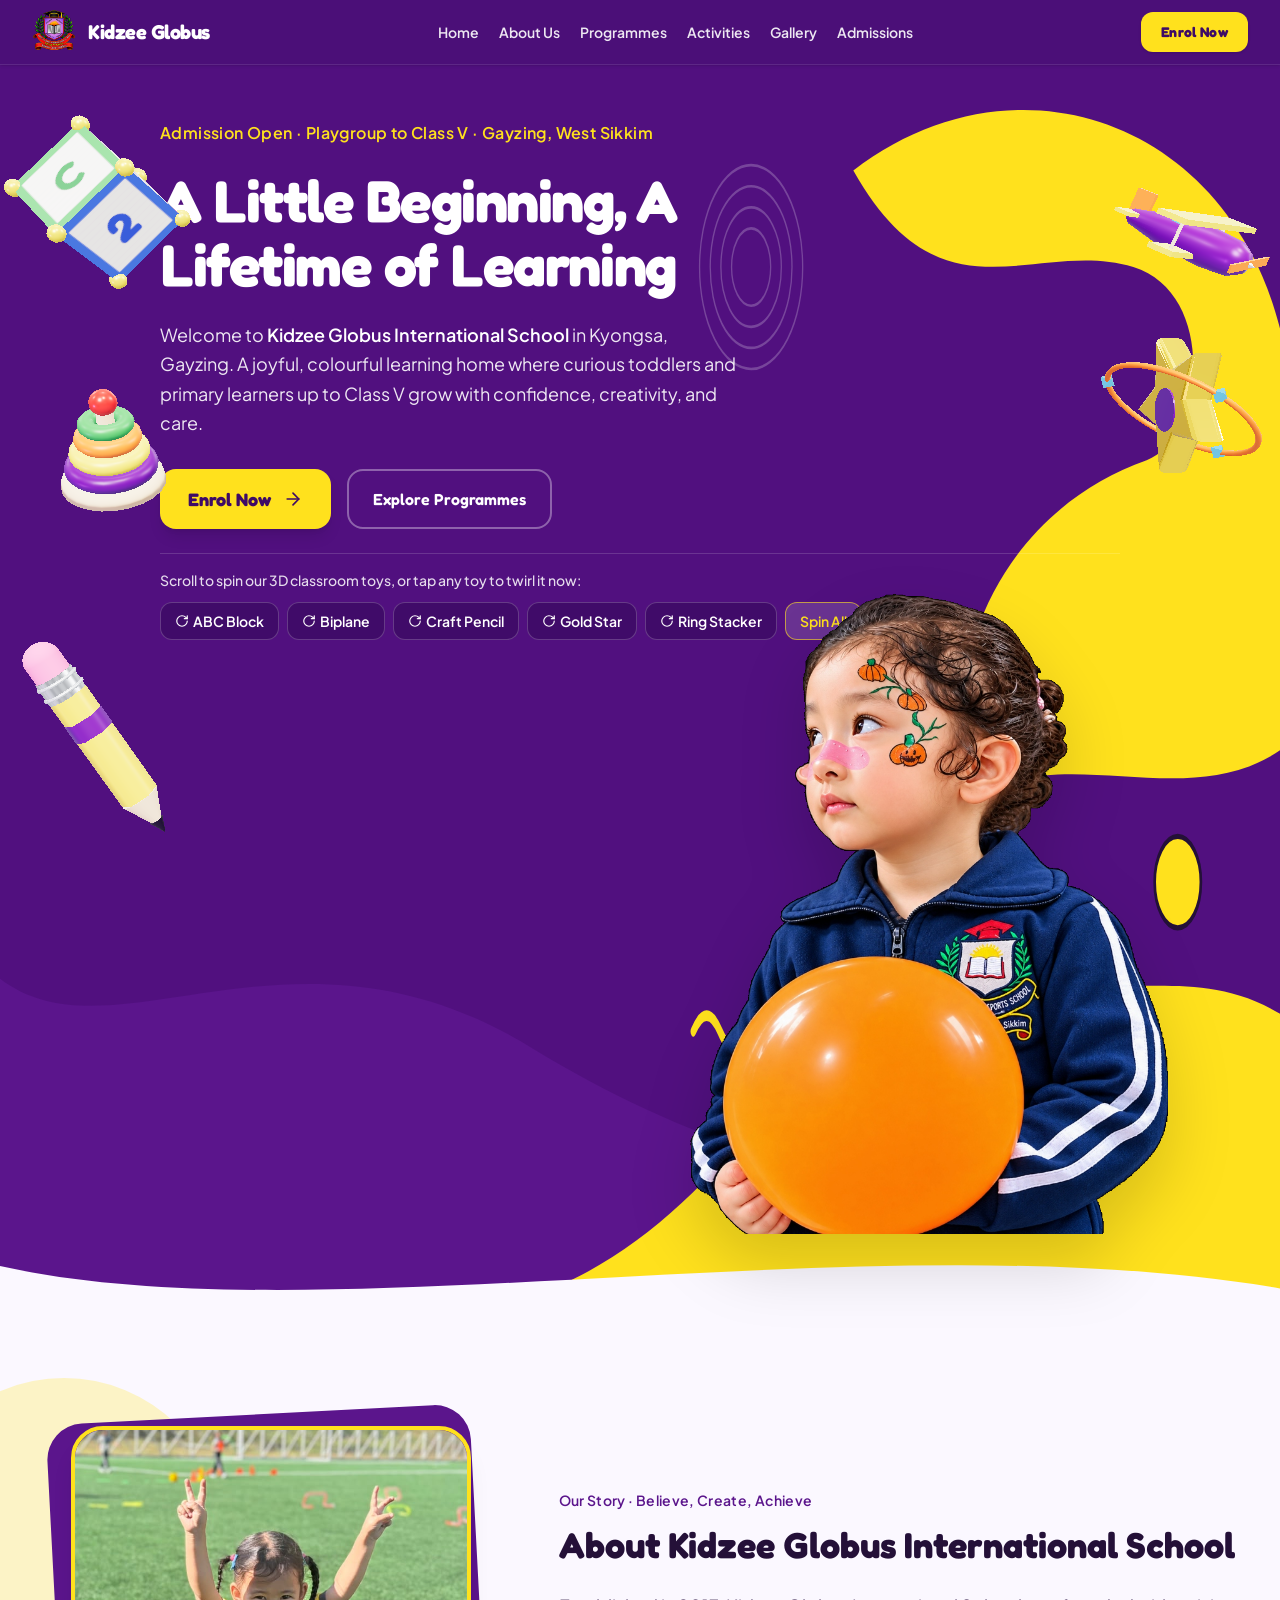
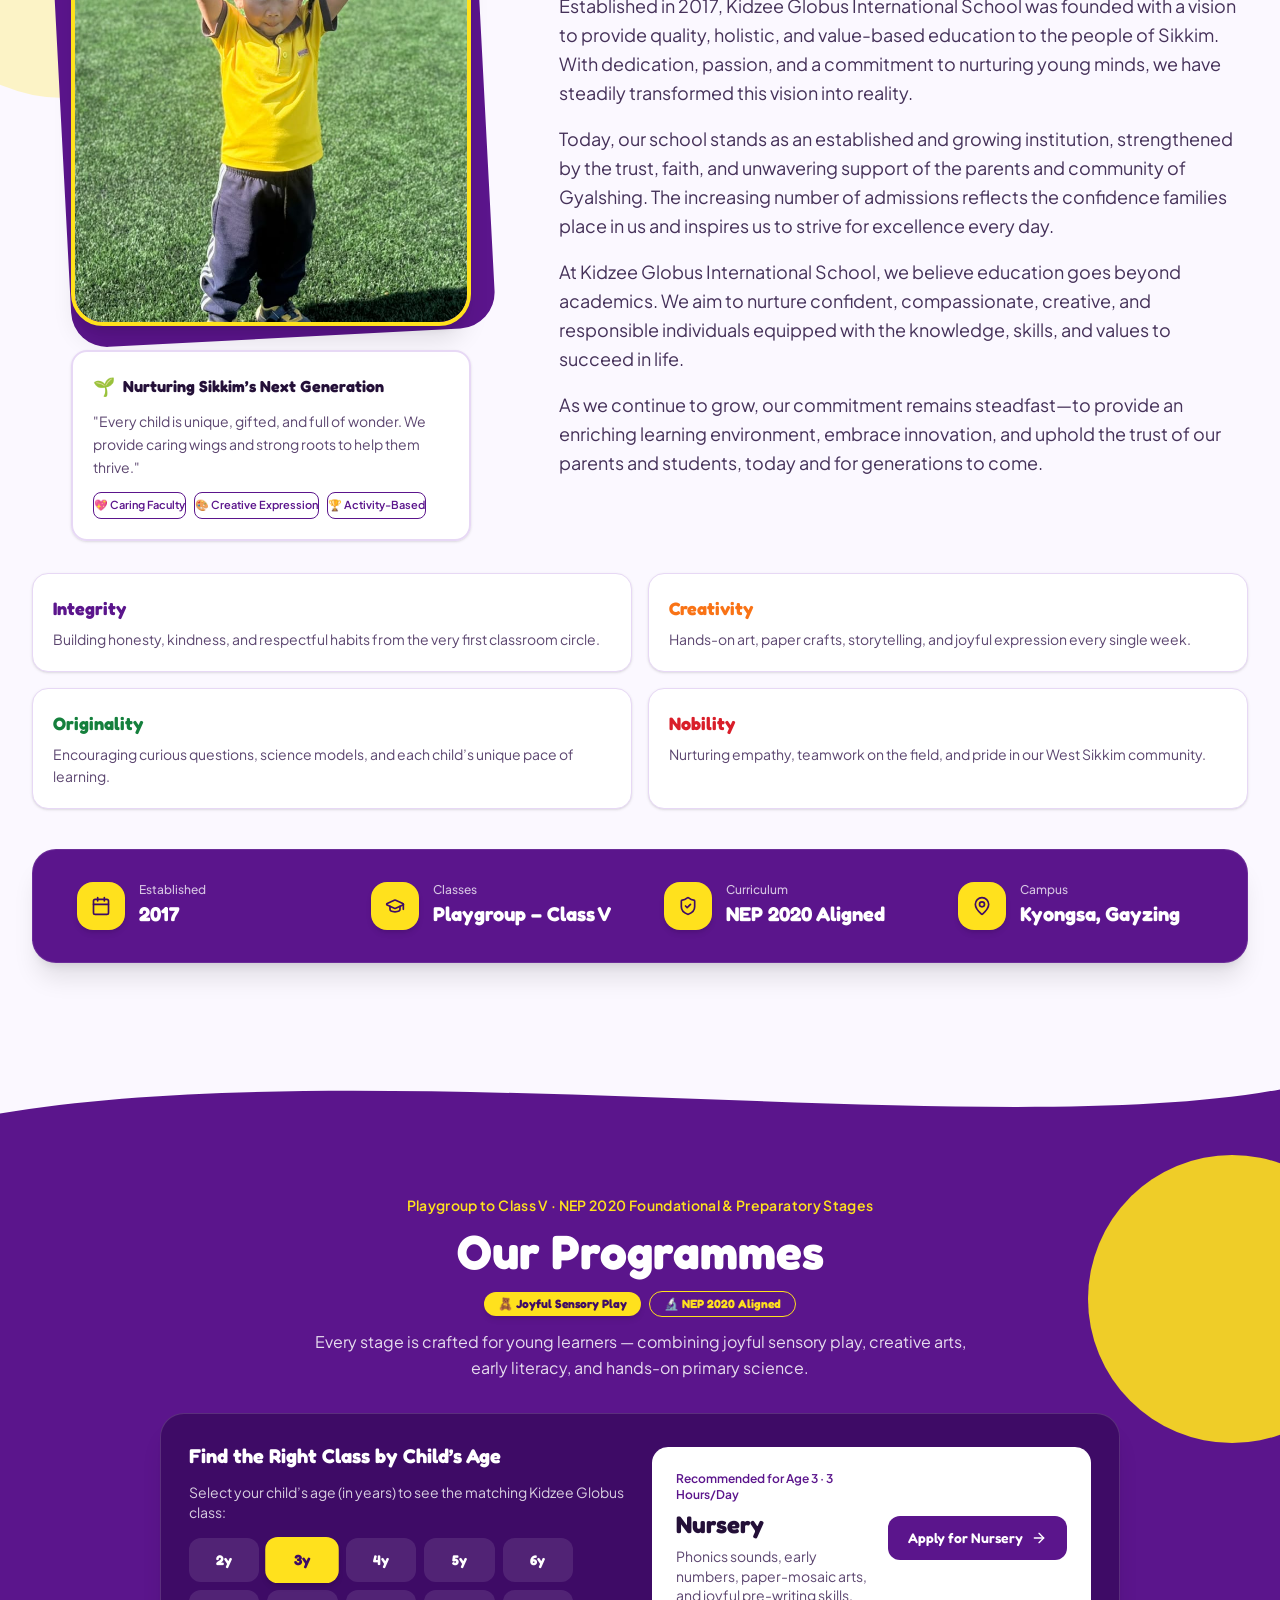
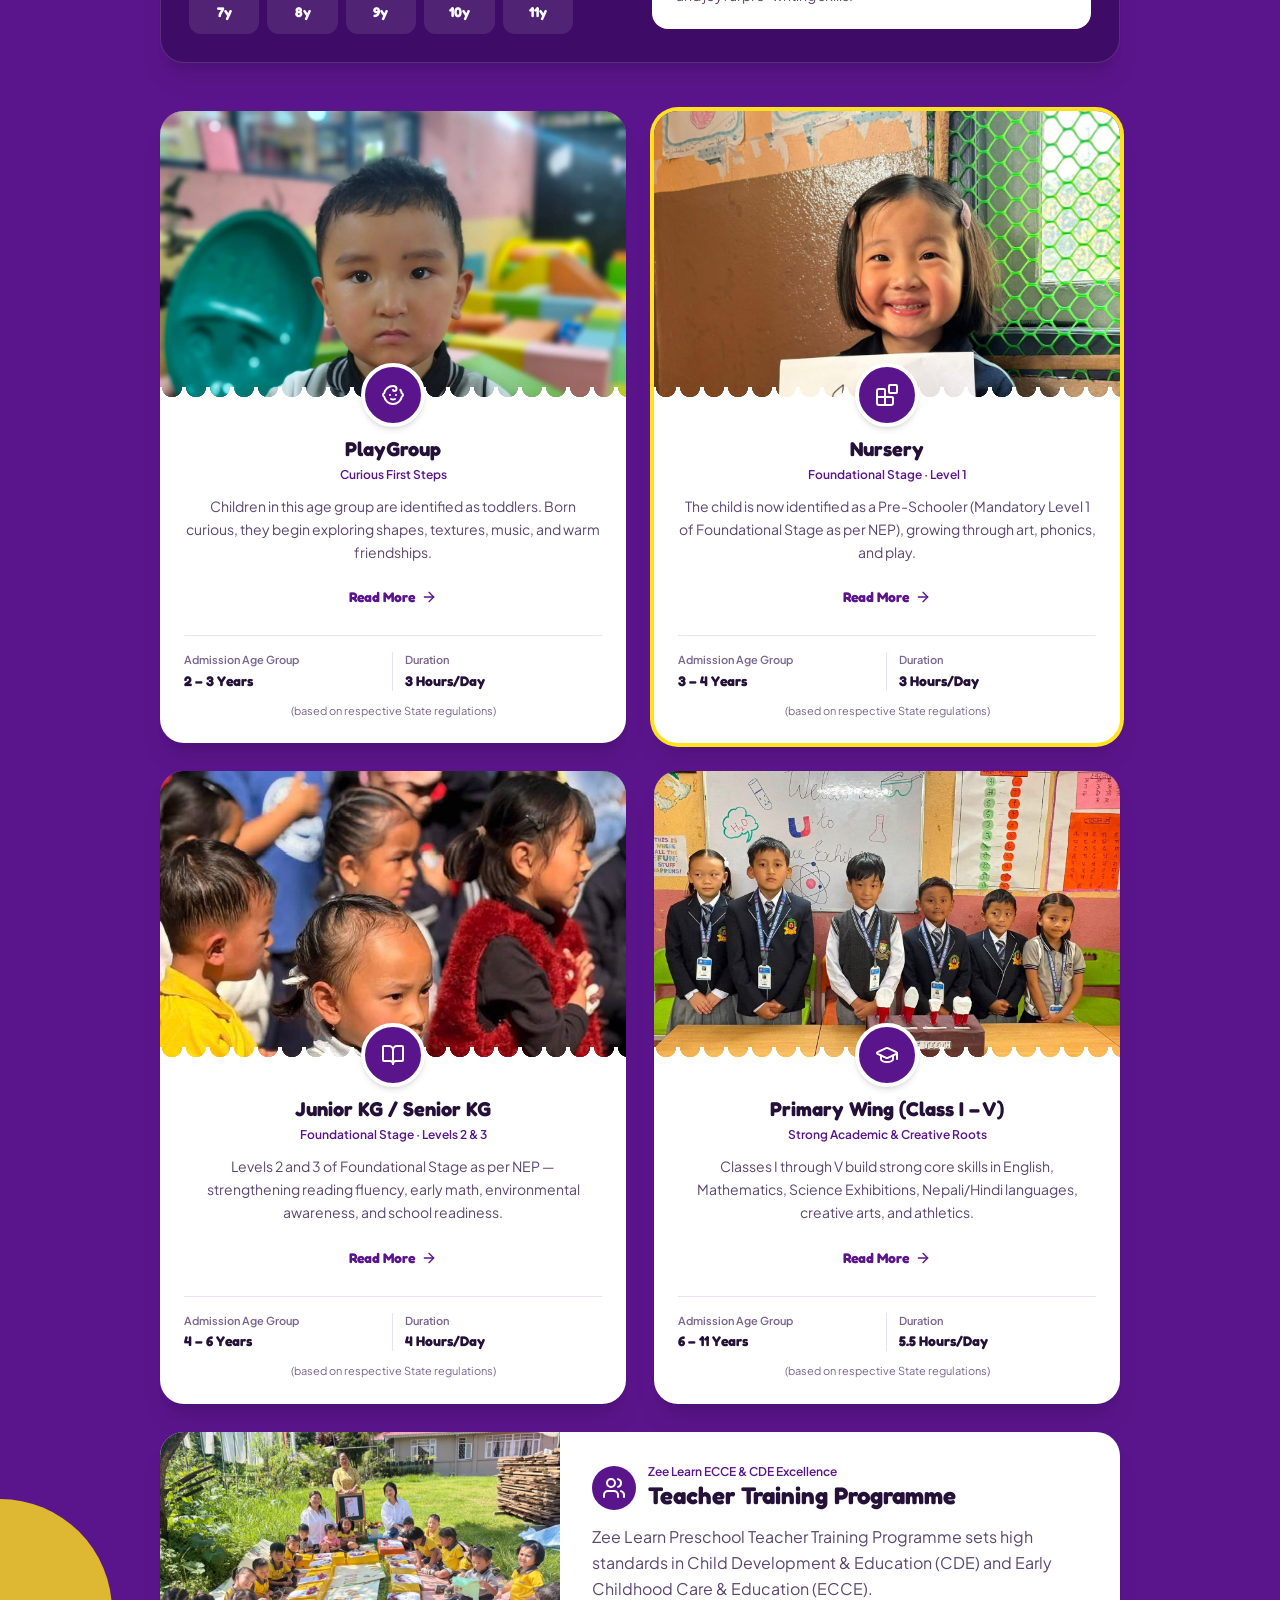
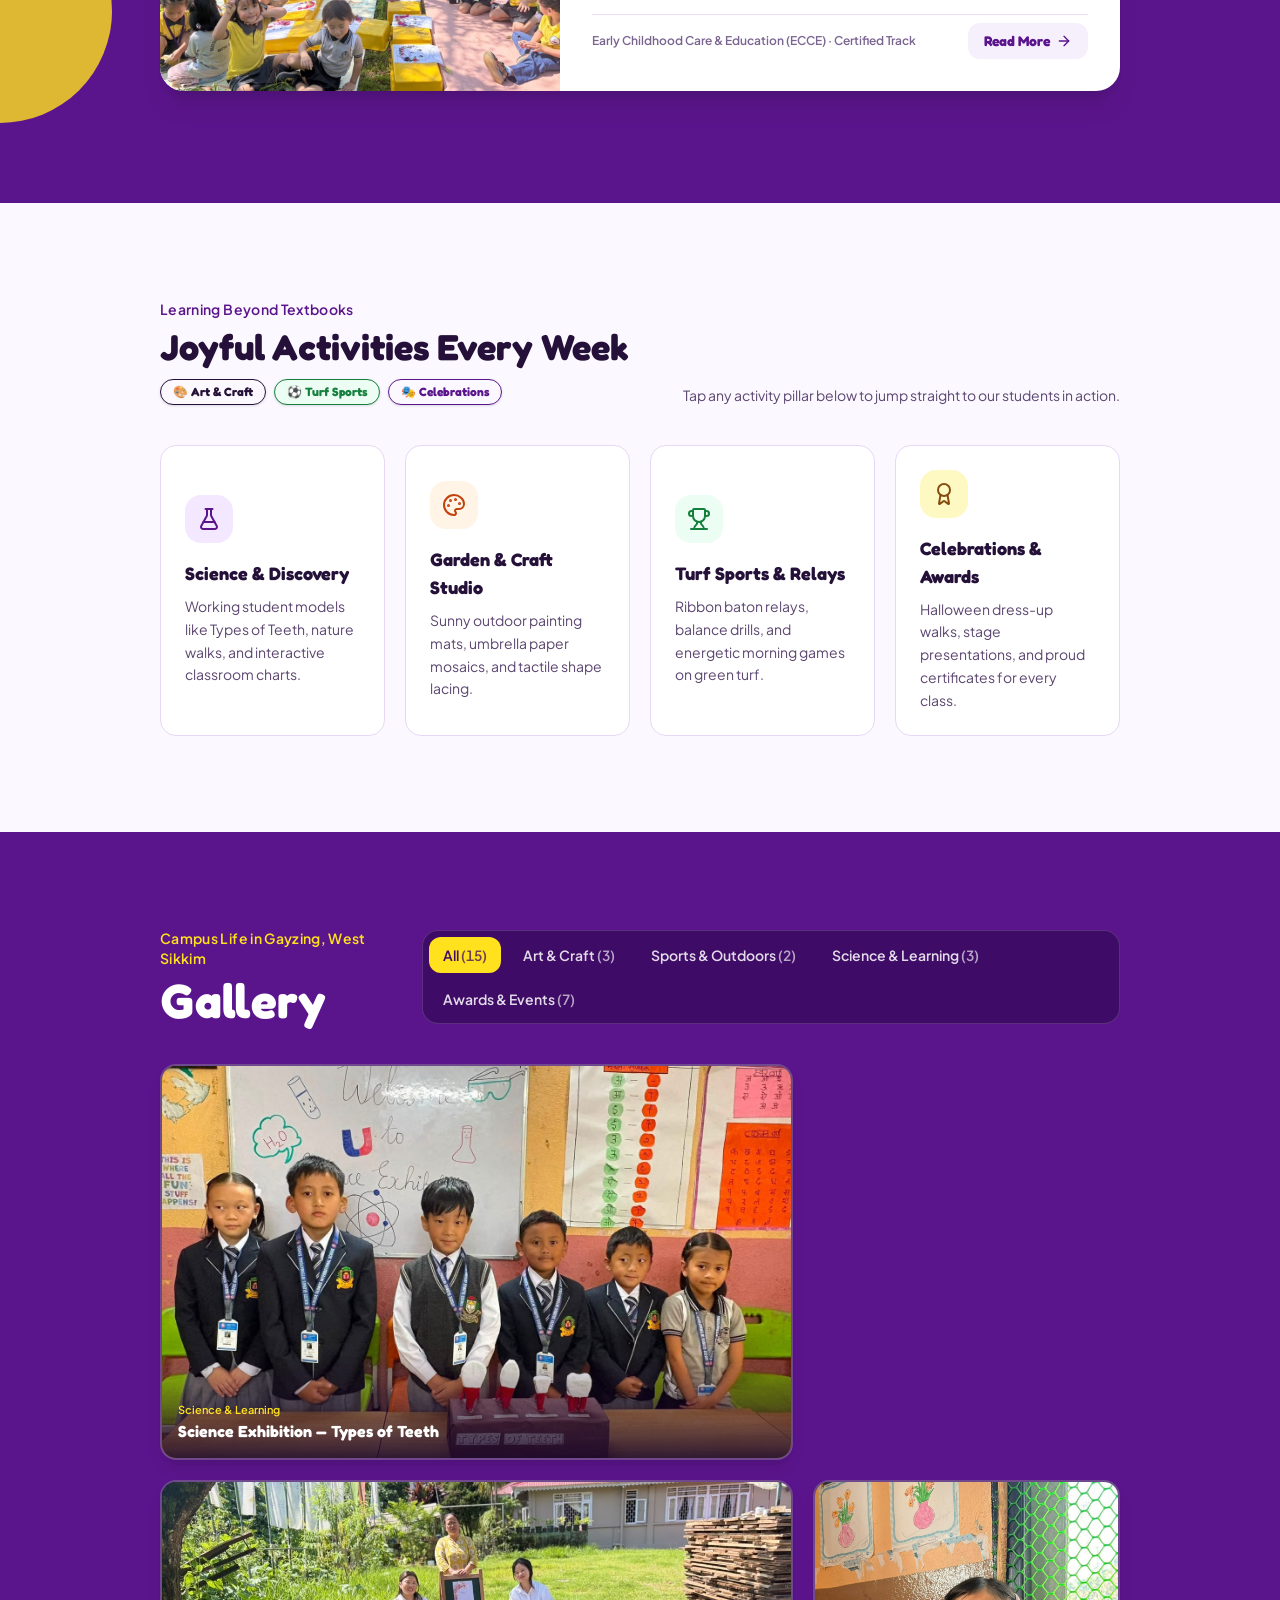
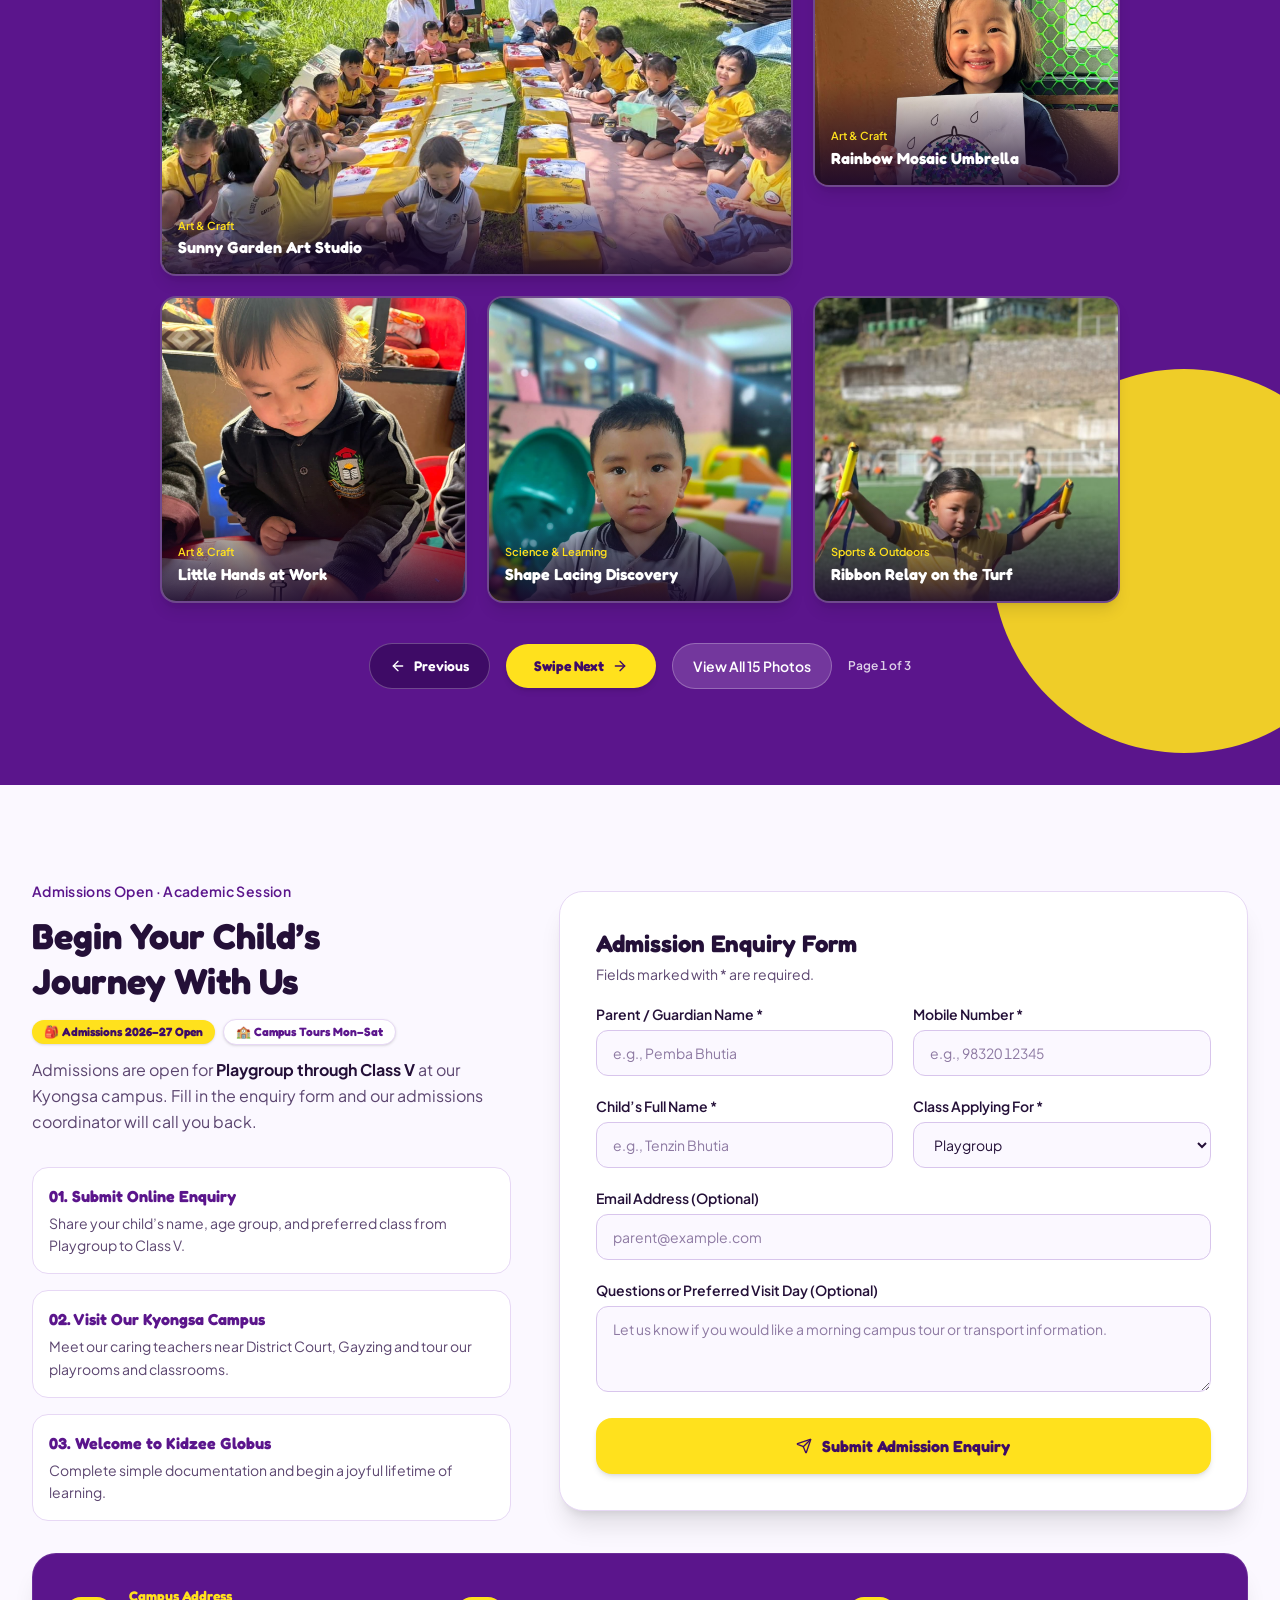
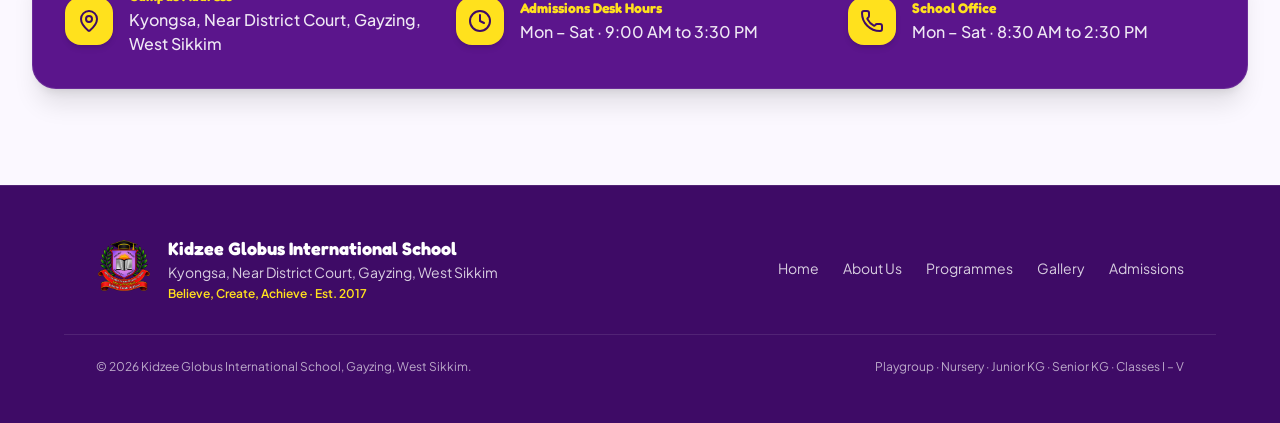
==== commit a221f4ce: "Eliminate mobile Hero negative space with full-width text and large portrait" ====
--- a/index.html
+++ b/index.html
@@ -32,7 +32,7 @@
 .animate-float { animation: floatGentle 4s ease-in-out infinite; }
 .animate-float-delayed { animation: floatReverse 5s ease-in-out infinite 1s; }
 .animate-pulse-subtle { animation: pulseSubtle 3s ease-in-out infinite; }
-.hero-student-img { transform: translateY(12px) scale(1.25); transform-origin: bottom right; }
+.hero-student-img { transform: translateY(16px) scale(1.06); transform-origin: bottom center; }
 @media (min-width: 1024px) {
   .hero-student-img { transform: translateY(32px) scale(1.25); transform-origin: bottom center; }
 }
@@ -50,7 +50,7 @@
 `+c[r].replace(` at new `,` at `);return e.displayName&&u.includes(`<anonymous>`)&&(u=u.replace(`<anonymous>`,e.displayName)),u}while(1<=r&&0<=i);break}}}finally{De=!1,Error.prepareStackTrace=n}return(n=e?e.displayName||e.name:``)?Ee(n):``}function ke(e,t){switch(e.tag){case 26:case 27:case 5:return Ee(e.type);case 16:return Ee(`Lazy`);case 13:return e.child!==t&&t!==null?Ee(`Suspense Fallback`):Ee(`Suspense`);case 19:return Ee(`SuspenseList`);case 0:case 15:return Oe(e.type,!1);case 11:return Oe(e.type.render,!1);case 1:return Oe(e.type,!0);case 31:return Ee(`Activity`);case 30:return Ee(`ViewTransition`);default:return``}}function Ae(e){try{var t=``,n=null;do t+=ke(e,n),n=e,e=e.return;while(e);return t}catch(e){return`
 Error generating stack: `+e.message+`
 `+e.stack}}var je=Object.prototype.hasOwnProperty,Me=t.unstable_scheduleCallback,Ne=t.unstable_cancelCallback,Pe=t.unstable_shouldYield,Fe=t.unstable_requestPaint,Ie=t.unstable_now,Le=t.unstable_getCurrentPriorityLevel,Re=t.unstable_ImmediatePriority,ze=t.unstable_UserBlockingPriority,Be=t.unstable_NormalPriority,Ve=t.unstable_LowPriority,He=t.unstable_IdlePriority,Ue=t.log,We=t.unstable_setDisableYieldValue,Ge=null,Ke=null;function qe(e){if(typeof Ue==`function`&&We(e),Ke&&typeof Ke.setStrictMode==`function`)try{Ke.setStrictMode(Ge,e)}catch{}}var Je=Math.clz32?Math.clz32:Ze,Ye=Math.log,Xe=Math.LN2;function Ze(e){return e>>>=0,e===0?32:31-(Ye(e)/Xe|0)|0}var Qe=256,$e=262144,et=4194304;function tt(e){var t=e&42;if(t!==0)return t;switch(e&-e){case 1:return 1;case 2:return 2;case 4:return 4;case 8:return 8;case 16:return 16;case 32:return 32;case 64:return 64;case 128:return 128;case 256:case 512:case 1024:case 2048:case 4096:case 8192:case 16384:case 32768:case 65536:case 131072:return e&-e;case 262144:case 524288:case 1048576:case 2097152:return e&3932160;case 4194304:case 8388608:case 16777216:case 33554432:return e&62914560;case 67108864:return 67108864;case 134217728:return 134217728;case 268435456:return 268435456;case 536870912:return 536870912;case 1073741824:return 0;default:return e}}function nt(e,t,n){var r=e.pendingLanes;if(r===0)return 0;var i=0,a=e.suspendedLanes,o=e.pingedLanes;e=e.warmLanes;var s=r&134217727;return s===0?(s=r&~a,s===0?o===0?n||(n=r&~e,n!==0&&(i=tt(n))):i=tt(o):i=tt(s)):(r=s&~a,r===0?(o&=s,o===0?n||(n=s&~e,n!==0&&(i=tt(n))):i=tt(o)):i=tt(r)),i===0?0:t!==0&&t!==i&&(t&a)===0&&(a=i&-i,n=t&-t,a>=n||a===32&&n&4194048)?t:i}function rt(e,t){return(e.pendingLanes&~(e.suspendedLanes&~e.pingedLanes)&t)===0}function it(e,t){t&8&&(t|=t&32);var n=e.entangledLanes;if(n!==0)for(e=e.entanglements,n&=t;0<n;){var r=31-Je(n),i=1<<r;t|=e[r],n&=~i}return t}function at(e,t){switch(e){case 1:case 2:case 4:case 8:case 64:return t+250;case 16:case 32:case 128:case 256:case 512:case 1024:case 2048:case 4096:case 8192:case 16384:case 32768:case 65536:case 131072:case 262144:case 524288:case 1048576:case 2097152:return t+5e3;case 4194304:case 8388608:case 16777216:case 33554432:return-1;case 67108864:case 134217728:case 268435456:case 536870912:case 1073741824:return-1;default:return-1}}function ot(){var e=et;return et<<=1,!(et&62914560)&&(et=4194304),e}function st(e){for(var t=[],n=0;31>n;n++)t.push(e);return t}function ct(e,t){e.pendingLanes|=t,t!==268435456&&(e.suspendedLanes=0,e.pingedLanes=0,e.warmLanes=0)}function lt(e,t,n,r,i,a){var o=e.pendingLanes;e.pendingLanes=n,e.suspendedLanes=0,e.pingedLanes=0,e.warmLanes=0,e.expiredLanes&=n,e.entangledLanes&=n,e.errorRecoveryDisabledLanes&=n,e.shellSuspendCounter=0;var s=e.entanglements,c=e.expirationTimes,l=e.hiddenUpdates;for(n=o&~n;0<n;){var u=31-Je(n),d=1<<u;s[u]=0,c[u]=-1;var f=l[u];if(f!==null)for(l[u]=null,u=0;u<f.length;u++){var p=f[u];p!==null&&(p.lane&=-536870913)}n&=~d}r!==0&&ut(e,r,0),a!==0&&i===0&&e.tag!==0&&(e.suspendedLanes|=a&~(o&~t))}function ut(e,t,n){e.pendingLanes|=t,e.suspendedLanes&=~t;var r=31-Je(t);e.entangledLanes|=t,e.entanglements[r]=e.entanglements[r]|1073741824|n&261930}function dt(e,t){var n=e.entangledLanes|=t;for(e=e.entanglements;n;){var r=31-Je(n),i=1<<r;i&t|e[r]&t&&(e[r]|=t),n&=~i}}function ft(e,t){var n=t&-t;return n=n&42?1:pt(n),(n&(e.suspendedLanes|t))===0?n:0}function pt(e){switch(e){case 2:e=1;break;case 8:e=4;break;case 32:e=16;break;case 256:case 512:case 1024:case 2048:case 4096:case 8192:case 16384:case 32768:case 65536:case 131072:case 262144:case 524288:case 1048576:case 2097152:case 4194304:case 8388608:case 16777216:case 33554432:e=128;break;case 268435456:e=134217728;break;default:e=0}return e}function mt(e){return e&=-e,2<e?8<e?e&134217727?32:268435456:8:2}function ht(){var e=L.p;return e===0?(e=window.event,e===void 0?32:Th(e.type)):e}function gt(e,t){var n=L.p;try{return L.p=e,t()}finally{L.p=n}}var _t=Math.random().toString(36).slice(2),vt=`__reactFiber$`+_t,yt=`__reactProps$`+_t,bt=`__reactContainer$`+_t,xt=`__reactEvents$`+_t,St=`__reactListeners$`+_t,Ct=`__reactHandles$`+_t,wt=`__reactResources$`+_t,Tt=`__reactMarker$`+_t,Et=`__reactLoad$`+_t;function Dt(e){delete e[vt],delete e[yt],delete e[St],delete e[Ct]}function Ot(e){var t;if(t=e[vt])return t;for(var n=e.parentNode;n;){if(t=n[bt]||n[vt]){if(n=t.alternate,t.child!==null||n!==null&&n.child!==null)for(e=mm(e);e!==null;){if(n=e[vt])return n;e=mm(e)}return t}e=n,n=e.parentNode}return null}function kt(e){if(e=e[vt]||e[bt]){var t=e.tag;if(t===5||t===6||t===13||t===31||t===26||t===27||t===3)return e}return null}function U(e){var t=e.tag;if(t===5||t===26||t===27||t===6)return e.stateNode;throw Error(i(33))}function At(e){var t=e[wt];return t||=e[wt]={hoistableStyles:new Map,hoistableScripts:new Map},t}function jt(e){e[Tt]=!0}function Mt(e){e[Et]=void 0}var Nt=new Set,Pt={};function Ft(e,t){It(e,t),It(e+`Capture`,t)}function It(e,t){for(Pt[e]=t,e=0;e<t.length;e++)Nt.add(t[e])}var Lt=RegExp(`^[:A-Z_a-z\\u00C0-\\u00D6\\u00D8-\\u00F6\\u00F8-\\u02FF\\u0370-\\u037D\\u037F-\\u1FFF\\u200C-\\u200D\\u2070-\\u218F\\u2C00-\\u2FEF\\u3001-\\uD7FF\\uF900-\\uFDCF\\uFDF0-\\uFFFD][:A-Z_a-z\\u00C0-\\u00D6\\u00D8-\\u00F6\\u00F8-\\u02FF\\u0370-\\u037D\\u037F-\\u1FFF\\u200C-\\u200D\\u2070-\\u218F\\u2C00-\\u2FEF\\u3001-\\uD7FF\\uF900-\\uFDCF\\uFDF0-\\uFFFD\\-.0-9\\u00B7\\u0300-\\u036F\\u203F-\\u2040]*$`),Rt={},zt={};function Bt(e){return je.call(zt,e)?!0:je.call(Rt,e)?!1:Lt.test(e)?zt[e]=!0:(Rt[e]=!0,!1)}var Vt=!1;function Ht(){var e=Vt;return Vt=!1,e}function Ut(e,t,n){if(Bt(t)){if(n===null)e.removeAttribute(t);else{switch(typeof n){case`undefined`:case`function`:case`symbol`:e.removeAttribute(t);return;case`boolean`:var r=t.toLowerCase().slice(0,5);if(r!==`data-`&&r!==`aria-`){e.removeAttribute(t);return}}e.setAttribute(t,n)}}}function Wt(e,t,n){if(n===null)e.removeAttribute(t);else{switch(typeof n){case`undefined`:case`function`:case`symbol`:case`boolean`:e.removeAttribute(t);return}e.setAttribute(t,n)}}function Gt(e,t,n,r){if(r===null)e.removeAttribute(n);else{switch(typeof r){case`undefined`:case`function`:case`symbol`:case`boolean`:e.removeAttribute(n);return}e.setAttributeNS(t,n,r)}}function Kt(e){switch(typeof e){case`bigint`:case`boolean`:case`number`:case`string`:case`undefined`:return e;case`object`:return e;default:return``}}function qt(e){var t=e.type;return(e=e.nodeName)&&e.toLowerCase()===`input`&&(t===`checkbox`||t===`radio`)}function Jt(e,t,n){var r=Object.getOwnPropertyDescriptor(e.constructor.prototype,t);if(!e.hasOwnProperty(t)&&r!==void 0&&typeof r.get==`function`&&typeof r.set==`function`){var i=r.get,a=r.set;return Object.defineProperty(e,t,{configurable:!0,get:function(){return i.call(this)},set:function(e){n=``+e,a.call(this,e)}}),Object.defineProperty(e,t,{enumerable:r.enumerable}),{getValue:function(){return n},setValue:function(e){n=``+e},stopTracking:function(){e._valueTracker=null,delete e[t]}}}}function Yt(e){if(!e._valueTracker){var t=qt(e)?`checked`:`value`;e._valueTracker=Jt(e,t,``+e[t])}}function Xt(e){if(!e)return!1;var t=e._valueTracker;if(!t)return!0;var n=t.getValue(),r=``;return e&&(r=qt(e)?e.checked?`true`:`false`:e.value),e=r,e!==n&&(t.setValue(e),!0)}var Zt=/[\n"\\]/g;function Qt(e){return e.replace(Zt,function(e){return`\\`+e.charCodeAt(0).toString(16)+` `})}function $t(e,t,n,r,i,a,o,s){e.name=``,o!=null&&typeof o!=`function`&&typeof o!=`symbol`&&typeof o!=`boolean`?e.type=o:e.removeAttribute(`type`),t==null?o!==`submit`&&o!==`reset`||e.removeAttribute(`value`):o===`number`?(t===0&&e.value===``||e.value!=t)&&(e.value=``+Kt(t)):e.value!==``+Kt(t)&&(e.value=``+Kt(t)),t==null?n==null?r!=null&&e.removeAttribute(`value`):tn(e,Kt(n)):o===`number`&&e.value==t?tn(e,Kt(e.value)):tn(e,Kt(t)),i==null&&a!=null&&(e.defaultChecked=!!a),i!=null&&(e.checked=i&&typeof i!=`function`&&typeof i!=`symbol`),s!=null&&typeof s!=`function`&&typeof s!=`symbol`&&typeof s!=`boolean`?e.name=``+Kt(s):e.removeAttribute(`name`)}function en(e,t,n,r,i,a,o,s){if(a!=null&&typeof a!=`function`&&typeof a!=`symbol`&&typeof a!=`boolean`&&(e.type=a),t!=null||n!=null){if(!(a!==`submit`&&a!==`reset`||t!=null)){Yt(e);return}n=n==null?``:``+Kt(n),t=t==null?n:``+Kt(t),s||t===e.value||(e.value=t),e.defaultValue=t}r??=i,r=typeof r!=`function`&&typeof r!=`symbol`&&!!r,e.checked=s?e.checked:!!r,e.defaultChecked=!!r,o!=null&&typeof o!=`function`&&typeof o!=`symbol`&&typeof o!=`boolean`&&(e.name=o),Yt(e)}function tn(e,t){e.defaultValue!==``+t&&(e.defaultValue=``+t)}function nn(e,t,n,r){if(e=e.options,t){t={};for(var i=0;i<n.length;i++)t[`$`+n[i]]=!0;for(n=0;n<e.length;n++)i=t.hasOwnProperty(`$`+e[n].value),e[n].selected!==i&&(e[n].selected=i),i&&r&&(e[n].defaultSelected=!0)}else{for(n=``+Kt(n),t=null,i=0;i<e.length;i++){if(e[i].value===n){e[i].selected=!0,r&&(e[i].defaultSelected=!0);return}t!==null||e[i].disabled||(t=e[i])}t!==null&&(t.selected=!0)}}function rn(e,t,n){t!=null&&(t=``+Kt(t),t!==e.value&&(e.value=t),n==null)?e.defaultValue!==t&&(e.defaultValue=t):e.defaultValue=n==null?``:``+Kt(n)}function an(e,t,n,r){if(t==null){if(r!=null){if(n!=null)throw Error(i(92));if(me(r)){if(1<r.length)throw Error(i(93));r=r[0]}n=r}n??=``,t=n}n=Kt(t),e.defaultValue=n,r=e.textContent,r===n&&r!==``&&r!==null&&(e.value=r),Yt(e)}function on(e,t){if(t){var n=e.firstChild;if(n&&n===e.lastChild&&n.nodeType===3){n.nodeValue=t;return}}e.textContent=t}var sn=new Set(`animationIterationCount aspectRatio borderImageOutset borderImageSlice borderImageWidth boxFlex boxFlexGroup boxOrdinalGroup columnCount columns flex flexGrow flexPositive flexShrink flexNegative flexOrder gridArea gridRow gridRowEnd gridRowSpan gridRowStart gridColumn gridColumnEnd gridColumnSpan gridColumnStart fontWeight lineClamp lineHeight opacity order orphans scale tabSize widows zIndex zoom fillOpacity floodOpacity stopOpacity strokeDasharray strokeDashoffset strokeMiterlimit strokeOpacity strokeWidth MozAnimationIterationCount MozBoxFlex MozBoxFlexGroup MozLineClamp msAnimationIterationCount msFlex msZoom msFlexGrow msFlexNegative msFlexOrder msFlexPositive msFlexShrink msGridColumn msGridColumnSpan msGridRow msGridRowSpan WebkitAnimationIterationCount WebkitBoxFlex WebKitBoxFlexGroup WebkitBoxOrdinalGroup WebkitColumnCount WebkitColumns WebkitFlex WebkitFlexGrow WebkitFlexPositive WebkitFlexShrink WebkitLineClamp`.split(` `));function cn(e,t,n){var r=t.indexOf(`--`)===0;n==null||typeof n==`boolean`||n===``?r?e.setProperty(t,``):t===`float`?e.cssFloat=``:e[t]=``:r?e.setProperty(t,n):typeof n!=`number`||n===0||sn.has(t)?t===`float`?e.cssFloat=n:e[t]=(``+n).trim():e[t]=n+`px`}function ln(e,t,n){if(t!=null&&typeof t!=`object`)throw Error(i(62));if(e=e.style,n!=null){for(var r in n)!n.hasOwnProperty(r)||t!=null&&t.hasOwnProperty(r)||(r.indexOf(`--`)===0?e.setProperty(r,``):r===`float`?e.cssFloat=``:e[r]=``,Vt=!0);for(var a in t)r=t[a],t.hasOwnProperty(a)&&n[a]!==r&&(cn(e,a,r),Vt=!0)}else for(var o in t)t.hasOwnProperty(o)&&cn(e,o,t[o])}function un(e){if(e.indexOf(`-`)===-1)return!1;switch(e){case`annotation-xml`:case`color-profile`:case`font-face`:case`font-face-src`:case`font-face-uri`:case`font-face-format`:case`font-face-name`:case`missing-glyph`:return!1;default:return!0}}var dn=new Map([[`acceptCharset`,`accept-charset`],[`htmlFor`,`for`],[`httpEquiv`,`http-equiv`],[`crossOrigin`,`crossorigin`],[`accentHeight`,`accent-height`],[`alignmentBaseline`,`alignment-baseline`],[`arabicForm`,`arabic-form`],[`baselineShift`,`baseline-shift`],[`capHeight`,`cap-height`],[`clipPath`,`clip-path`],[`clipRule`,`clip-rule`],[`colorInterpolation`,`color-interpolation`],[`colorInterpolationFilters`,`color-interpolation-filters`],[`colorProfile`,`color-profile`],[`colorRendering`,`color-rendering`],[`dominantBaseline`,`dominant-baseline`],[`enableBackground`,`enable-background`],[`fillOpacity`,`fill-opacity`],[`fillRule`,`fill-rule`],[`floodColor`,`flood-color`],[`floodOpacity`,`flood-opacity`],[`fontFamily`,`font-family`],[`fontSize`,`font-size`],[`fontSizeAdjust`,`font-size-adjust`],[`fontStretch`,`font-stretch`],[`fontStyle`,`font-style`],[`fontVariant`,`font-variant`],[`fontWeight`,`font-weight`],[`glyphName`,`glyph-name`],[`glyphOrientationHorizontal`,`glyph-orientation-horizontal`],[`glyphOrientationVertical`,`glyph-orientation-vertical`],[`horizAdvX`,`horiz-adv-x`],[`horizOriginX`,`horiz-origin-x`],[`imageRendering`,`image-rendering`],[`letterSpacing`,`letter-spacing`],[`lightingColor`,`lighting-color`],[`markerEnd`,`marker-end`],[`markerMid`,`marker-mid`],[`markerStart`,`marker-start`],[`maskType`,`mask-type`],[`overlinePosition`,`overline-position`],[`overlineThickness`,`overline-thickness`],[`paintOrder`,`paint-order`],[`panose-1`,`panose-1`],[`pointerEvents`,`pointer-events`],[`renderingIntent`,`rendering-intent`],[`shapeRendering`,`shape-rendering`],[`stopColor`,`stop-color`],[`stopOpacity`,`stop-opacity`],[`strikethroughPosition`,`strikethrough-position`],[`strikethroughThickness`,`strikethrough-thickness`],[`strokeDasharray`,`stroke-dasharray`],[`strokeDashoffset`,`stroke-dashoffset`],[`strokeLinecap`,`stroke-linecap`],[`strokeLinejoin`,`stroke-linejoin`],[`strokeMiterlimit`,`stroke-miterlimit`],[`strokeOpacity`,`stroke-opacity`],[`strokeWidth`,`stroke-width`],[`textAnchor`,`text-anchor`],[`textDecoration`,`text-decoration`],[`textRendering`,`text-rendering`],[`transformOrigin`,`transform-origin`],[`underlinePosition`,`underline-position`],[`underlineThickness`,`underline-thickness`],[`unicodeBidi`,`unicode-bidi`],[`unicodeRange`,`unicode-range`],[`unitsPerEm`,`units-per-em`],[`vAlphabetic`,`v-alphabetic`],[`vHanging`,`v-hanging`],[`vIdeographic`,`v-ideographic`],[`vMathematical`,`v-mathematical`],[`vectorEffect`,`vector-effect`],[`vertAdvY`,`vert-adv-y`],[`vertOriginX`,`vert-origin-x`],[`vertOriginY`,`vert-origin-y`],[`wordSpacing`,`word-spacing`],[`writingMode`,`writing-mode`],[`xmlnsXlink`,`xmlns:xlink`],[`xHeight`,`x-height`]]),fn=/^[\u0000-\u001F ]*j[\r\n\t]*a[\r\n\t]*v[\r\n\t]*a[\r\n\t]*s[\r\n\t]*c[\r\n\t]*r[\r\n\t]*i[\r\n\t]*p[\r\n\t]*t[\r\n\t]*:/i;function pn(e){return fn.test(``+e)?`javascript:throw new Error('React has blocked a javascript: URL as a security precaution.')`:e}function mn(){}var hn=null;function gn(e){return e=e.target||e.srcElement||window,e.correspondingUseElement&&(e=e.correspondingUseElement),e.nodeType===3?e.parentNode:e}var _n=null,vn=null;function yn(e){var t=kt(e);if(t&&(e=t.stateNode)){var n=e[yt]||null;a:switch(e=t.stateNode,t.type){case`input`:if($t(e,n.value,n.defaultValue,n.defaultValue,n.checked,n.defaultChecked,n.type,n.name),t=n.name,n.type===`radio`&&t!=null){for(n=e;n.parentNode;)n=n.parentNode;for(n=n.querySelectorAll(`input[name="`+Qt(``+t)+`"][type="radio"]`),t=0;t<n.length;t++){var r=n[t];if(r!==e&&r.form===e.form){var a=r[yt]||null;if(!a)throw Error(i(90));$t(r,a.value,a.defaultValue,a.defaultValue,a.checked,a.defaultChecked,a.type,a.name)}}for(t=0;t<n.length;t++)r=n[t],r.form===e.form&&Xt(r)}break a;case`textarea`:rn(e,n.value,n.defaultValue);break a;case`select`:t=n.value,t!=null&&nn(e,!!n.multiple,t,!1)}}}var bn=!1;function xn(e,t,n){if(bn)return e(t,n);bn=!0;try{return e(t)}finally{if(bn=!1,(_n!==null||vn!==null)&&(Wd(),_n&&(t=_n,e=vn,vn=_n=null,yn(t),e)))for(t=0;t<e.length;t++)yn(e[t])}}function Sn(e,t){var n=e.stateNode;if(n===null)return null;var r=n[yt]||null;if(r===null)return null;n=r[t];a:switch(t){case`onClick`:case`onClickCapture`:case`onDoubleClick`:case`onDoubleClickCapture`:case`onMouseDown`:case`onMouseDownCapture`:case`onMouseMove`:case`onMouseMoveCapture`:case`onMouseUp`:case`onMouseUpCapture`:case`onMouseEnter`:(r=!r.disabled)||(e=e.type,r=e!==`button`&&e!==`input`&&e!==`select`&&e!==`textarea`),e=!r;break a;default:e=!1}if(e)return null;if(n&&typeof n!=`function`)throw Error(i(231,t,typeof n));return n}var Cn=typeof window<`u`&&window.document!==void 0&&window.document.createElement!==void 0,wn=!1;if(Cn)try{var Tn={};Object.defineProperty(Tn,"passive",{get:function(){wn=!0}}),window.addEventListener(`test`,Tn,Tn),window.removeEventListener(`test`,Tn,Tn)}catch{wn=!1}var En=null,Dn=null,On=null;function kn(){if(On)return On;var e,t=Dn,n=t.length,r,i=`value`in En?En.value:En.textContent,a=i.length;for(e=0;e<n&&t[e]===i[e];e++);var o=n-e;for(r=1;r<=o&&t[n-r]===i[a-r];r++);return On=i.slice(e,1<r?1-r:void 0)}function An(e){var t=e.keyCode;return`charCode`in e?(e=e.charCode,e===0&&t===13&&(e=13)):e=t,e===10&&(e=13),32<=e||e===13?e:0}function jn(){return!0}function Mn(){return!1}function Nn(e){function t(t,n,r,i,a){for(var o in this._reactName=t,this._targetInst=r,this.type=n,this.nativeEvent=i,this.target=a,this.currentTarget=null,e)e.hasOwnProperty(o)&&(t=e[o],this[o]=t?t(i):i[o]);return this.isDefaultPrevented=(i.defaultPrevented==null?!1===i.returnValue:i.defaultPrevented)?jn:Mn,this.isPropagationStopped=Mn,this}return D(t.prototype,{preventDefault:function(){this.defaultPrevented=!0;var e=this.nativeEvent;e&&(e.preventDefault?e.preventDefault():typeof e.returnValue!=`unknown`&&(e.returnValue=!1),this.isDefaultPrevented=jn)},stopPropagation:function(){var e=this.nativeEvent;e&&(e.stopPropagation?e.stopPropagation():typeof e.cancelBubble!=`unknown`&&(e.cancelBubble=!0),this.isPropagationStopped=jn)},persist:function(){},isPersistent:jn}),t}var Pn={eventPhase:0,bubbles:0,cancelable:0,timeStamp:function(e){return e.timeStamp||Date.now()},defaultPrevented:0,isTrusted:0},Fn=Nn(Pn),In=D({},Pn,{view:0,detail:0}),Ln=Nn(In),Rn,zn,Bn,Vn=D({},In,{screenX:0,screenY:0,clientX:0,clientY:0,pageX:0,pageY:0,ctrlKey:0,shiftKey:0,altKey:0,metaKey:0,getModifierState:Qn,button:0,buttons:0,relatedTarget:function(e){return e.relatedTarget===void 0?e.fromElement===e.srcElement?e.toElement:e.fromElement:e.relatedTarget},movementX:function(e){return`movementX`in e?e.movementX:(e!==Bn&&(Bn&&e.type===`mousemove`?(Rn=e.screenX-Bn.screenX,zn=e.screenY-Bn.screenY):zn=Rn=0,Bn=e),Rn)},movementY:function(e){return`movementY`in e?e.movementY:zn}}),Hn=Nn(Vn),Un=Nn(D({},Vn,{dataTransfer:0})),Wn=Nn(D({},In,{relatedTarget:0})),Gn=Nn(D({},Pn,{animationName:0,elapsedTime:0,pseudoElement:0})),Kn=Nn(D({},Pn,{clipboardData:function(e){return`clipboardData`in e?e.clipboardData:window.clipboardData}})),qn=Nn(D({},Pn,{data:0})),Jn={Esc:`Escape`,Spacebar:` `,Left:`ArrowLeft`,Up:`ArrowUp`,Right:`ArrowRight`,Down:`ArrowDown`,Del:`Delete`,Win:`OS`,Menu:`ContextMenu`,Apps:`ContextMenu`,Scroll:`ScrollLock`,MozPrintableKey:`Unidentified`},Yn={8:`Backspace`,9:`Tab`,12:`Clear`,13:`Enter`,16:`Shift`,17:`Control`,18:`Alt`,19:`Pause`,20:`CapsLock`,27:`Escape`,32:` `,33:`PageUp`,34:`PageDown`,35:`End`,36:`Home`,37:`ArrowLeft`,38:`ArrowUp`,39:`ArrowRight`,40:`ArrowDown`,45:`Insert`,46:`Delete`,112:`F1`,113:`F2`,114:`F3`,115:`F4`,116:`F5`,117:`F6`,118:`F7`,119:`F8`,120:`F9`,121:`F10`,122:`F11`,123:`F12`,144:`NumLock`,145:`ScrollLock`,224:`Meta`},Xn={Alt:`altKey`,Control:`ctrlKey`,Meta:`metaKey`,Shift:`shiftKey`};function Zn(e){var t=this.nativeEvent;return t.getModifierState?t.getModifierState(e):(e=Xn[e])?!!t[e]:!1}function Qn(){return Zn}var $n=Nn(D({},In,{key:function(e){if(e.key){var t=Jn[e.key]||e.key;if(t!==`Unidentified`)return t}return e.type===`keypress`?(e=An(e),e===13?`Enter`:String.fromCharCode(e)):e.type===`keydown`||e.type===`keyup`?Yn[e.keyCode]||`Unidentified`:``},code:0,location:0,ctrlKey:0,shiftKey:0,altKey:0,metaKey:0,repeat:0,locale:0,getModifierState:Qn,charCode:function(e){return e.type===`keypress`?An(e):0},keyCode:function(e){return e.type===`keydown`||e.type===`keyup`?e.keyCode:0},which:function(e){return e.type===`keypress`?An(e):e.type===`keydown`||e.type===`keyup`?e.keyCode:0}})),er=Nn(D({},Vn,{pointerId:0,width:0,height:0,pressure:0,tangentialPressure:0,tiltX:0,tiltY:0,twist:0,pointerType:0,isPrimary:0})),tr=Nn(D({},Pn,{submitter:0})),nr=Nn(D({},In,{touches:0,targetTouches:0,changedTouches:0,altKey:0,metaKey:0,ctrlKey:0,shiftKey:0,getModifierState:Qn})),rr=Nn(D({},Pn,{propertyName:0,elapsedTime:0,pseudoElement:0})),ir=Nn(D({},Vn,{deltaX:function(e){return`deltaX`in e?e.deltaX:`wheelDeltaX`in e?-e.wheelDeltaX:0},deltaY:function(e){return`deltaY`in e?e.deltaY:`wheelDeltaY`in e?-e.wheelDeltaY:`wheelDelta`in e?-e.wheelDelta:0},deltaZ:0,deltaMode:0})),ar=Nn(D({},Pn,{newState:0,oldState:0,source:0})),or=[9,13,27,32],sr=Cn&&`CompositionEvent`in window,cr=null;Cn&&`documentMode`in document&&(cr=document.documentMode);var lr=Cn&&`TextEvent`in window&&!cr,ur=Cn&&(!sr||cr&&8<cr&&11>=cr),dr=` `,fr=!1;function pr(e,t){switch(e){case`keyup`:return or.indexOf(t.keyCode)!==-1;case`keydown`:return t.keyCode!==229;case`keypress`:case`mousedown`:case`focusout`:return!0;default:return!1}}function mr(e){return e=e.detail,typeof e==`object`&&`data`in e?e.data:null}var hr=!1;function gr(e,t){switch(e){case`compositionend`:return mr(t);case`keypress`:return t.which===32?(fr=!0,dr):null;case`textInput`:return e=t.data,e===dr&&fr?null:e;default:return null}}function _r(e,t){if(hr)return e===`compositionend`||!sr&&pr(e,t)?(e=kn(),On=Dn=En=null,hr=!1,e):null;switch(e){case`paste`:return null;case`keypress`:if(!(t.ctrlKey||t.altKey||t.metaKey)||t.ctrlKey&&t.altKey){if(t.char&&1<t.char.length)return t.char;if(t.which)return String.fromCharCode(t.which)}return null;case`compositionend`:return ur&&t.locale!==`ko`?null:t.data;default:return null}}var vr={color:!0,date:!0,datetime:!0,"datetime-local":!0,email:!0,month:!0,number:!0,password:!0,range:!0,search:!0,tel:!0,text:!0,time:!0,url:!0,week:!0};function yr(e){var t=e&&e.nodeName&&e.nodeName.toLowerCase();return t===`input`?!!vr[e.type]:t===`textarea`}function br(e,t,n,r){_n?vn?vn.push(r):vn=[r]:_n=r,t=$f(t,`onChange`),0<t.length&&(n=new Fn(`onChange`,`change`,null,n,r),e.push({event:n,listeners:t}))}var xr=null,Sr=null;function Cr(e){qf(e,0)}function wr(e){if(Xt(U(e)))return e}function Tr(e,t){if(e===`change`)return t}var Er=!1;if(Cn){var Dr;if(Cn){var Or=`oninput`in document;if(!Or){var kr=document.createElement(`div`);kr.setAttribute(`oninput`,`return;`),Or=typeof kr.oninput==`function`}Dr=Or}else Dr=!1;Er=Dr&&(!document.documentMode||9<document.documentMode)}function Ar(){xr&&(xr.detachEvent(`onpropertychange`,jr),Sr=xr=null)}function jr(e){if(e.propertyName===`value`&&wr(Sr)){var t=[];br(t,Sr,e,gn(e)),xn(Cr,t)}}function Mr(e,t,n){e===`focusin`?(Ar(),xr=t,Sr=n,xr.attachEvent(`onpropertychange`,jr)):e===`focusout`&&Ar()}function Nr(e){if(e===`selectionchange`||e===`keyup`||e===`keydown`)return wr(Sr)}function Pr(e,t){if(e===`click`)return wr(t)}function Fr(e,t){if(e===`input`||e===`change`)return wr(t)}function Ir(e,t){return e===t&&(e!==0||1/e==1/t)||e!==e&&t!==t}var Lr=typeof Object.is==`function`?Object.is:Ir;function Rr(e,t){if(Lr(e,t))return!0;if(typeof e!=`object`||!e||typeof t!=`object`||!t)return!1;var n=Object.keys(e),r=Object.keys(t);if(n.length!==r.length)return!1;for(r=0;r<n.length;r++){var i=n[r];if(!je.call(t,i)||!Lr(e[i],t[i]))return!1}return!0}function zr(e){if(e||=typeof document<`u`?document:void 0,e===void 0)return null;try{return e.activeElement||e.body}catch{return e.body}}function Br(e){for(;e&&e.firstChild;)e=e.firstChild;return e}function Vr(e,t){var n=Br(e);e=0;for(var r;n;){if(n.nodeType===3){if(r=e+n.textContent.length,e<=t&&r>=t)return{node:n,offset:t-e};e=r}a:{for(;n;){if(n.nextSibling){n=n.nextSibling;break a}n=n.parentNode}n=void 0}n=Br(n)}}function Hr(e,t){return e&&t?e===t?!0:e&&e.nodeType===3?!1:t&&t.nodeType===3?Hr(e,t.parentNode):`contains`in e?e.contains(t):e.compareDocumentPosition?!!(e.compareDocumentPosition(t)&16):!1:!1}function Ur(e){e=e!=null&&e.ownerDocument!=null&&e.ownerDocument.defaultView!=null?e.ownerDocument.defaultView:window;for(var t=zr(e.document);t instanceof e.HTMLIFrameElement;){try{var n=typeof t.contentWindow.location.href==`string`}catch{n=!1}if(n)e=t.contentWindow;else break;t=zr(e.document)}return t}function Wr(e){var t=e&&e.nodeName&&e.nodeName.toLowerCase();return t&&(t===`input`&&(e.type===`text`||e.type===`search`||e.type===`tel`||e.type===`url`||e.type===`password`)||t===`textarea`||e.contentEditable===`true`)}var Gr=Cn&&`documentMode`in document&&11>=document.documentMode,Kr=null,qr=null,Jr=null,Yr=!1;function Xr(e,t,n){var r=n.window===n?n.document:n.nodeType===9?n:n.ownerDocument;Yr||Kr==null||Kr!==zr(r)||(r=Kr,`selectionStart`in r&&Wr(r)?r={start:r.selectionStart,end:r.selectionEnd}:(r=(r.ownerDocument&&r.ownerDocument.defaultView||window).getSelection(),r={anchorNode:r.anchorNode,anchorOffset:r.anchorOffset,focusNode:r.focusNode,focusOffset:r.focusOffset}),Jr&&Rr(Jr,r)||(Jr=r,r=$f(qr,`onSelect`),0<r.length&&(t=new Fn(`onSelect`,`select`,null,t,n),e.push({event:t,listeners:r}),t.target=Kr)))}function Zr(e,t){var n={};return n[e.toLowerCase()]=t.toLowerCase(),n[`Webkit`+e]=`webkit`+t,n[`Moz`+e]=`moz`+t,n}var Qr={animationend:Zr(`Animation`,`AnimationEnd`),animationiteration:Zr(`Animation`,`AnimationIteration`),animationstart:Zr(`Animation`,`AnimationStart`),transitionrun:Zr(`Transition`,`TransitionRun`),transitionstart:Zr(`Transition`,`TransitionStart`),transitioncancel:Zr(`Transition`,`TransitionCancel`),transitionend:Zr(`Transition`,`TransitionEnd`)},$r={},ei={};Cn&&(ei=document.createElement(`div`).style,`AnimationEvent`in window||(delete Qr.animationend.animation,delete Qr.animationiteration.animation,delete Qr.animationstart.animation),`TransitionEvent`in window||delete Qr.transitionend.transition);function ti(e){if($r[e])return $r[e];if(!Qr[e])return e;var t=Qr[e],n;for(n in t)if(t.hasOwnProperty(n)&&n in ei)return $r[e]=t[n];return e}var ni=ti(`animationend`),ri=ti(`animationiteration`),ii=ti(`animationstart`),ai=ti(`transitionrun`),oi=ti(`transitionstart`),si=ti(`transitioncancel`),ci=ti(`transitionend`),li=new Map,ui=`abort auxClick beforeToggle cancel canPlay canPlayThrough click close contextMenu copy cut drag dragEnd dragEnter dragExit dragLeave dragOver dragStart drop durationChange emptied encrypted ended error fullscreenChange fullscreenError gotPointerCapture input invalid keyDown keyPress keyUp load loadedData loadedMetadata loadStart lostPointerCapture mouseDown mouseMove mouseOut mouseOver mouseUp paste pause play playing pointerCancel pointerDown pointerMove pointerOut pointerOver pointerUp progress rateChange reset resize seeked seeking stalled submit suspend timeUpdate touchCancel touchEnd touchStart volumeChange scroll toggle touchMove waiting wheel`.split(` `);ui.push(`scrollEnd`);function di(e,t){li.set(e,t),Ft(t,[e])}var fi=0;function pi(e,t){if(e.name!=null&&e.name!==`auto`)return e.name;if(t.autoName!==null)return t.autoName;e=Td.identifierPrefix;var n=fi++;return e=`_`+e+`t_`+n.toString(32)+`_`,t.autoName=e}function mi(e){if(e==null||typeof e==`string`)return e;var t=null,n=Nd;if(n!==null)for(var r=0;r<n.length;r++){var i=e[n[r]];if(i!=null){if(i===`none`)return`none`;t=t==null?i:t+(` `+i)}}return t??e.default}function hi(e,t){return e=mi(e),t=mi(t),t==null?e===`auto`?null:e:t===`auto`?null:t}var gi=typeof reportError==`function`?reportError:function(e){if(typeof window==`object`&&typeof window.ErrorEvent==`function`){var t=new window.ErrorEvent(`error`,{bubbles:!0,cancelable:!0,message:typeof e==`object`&&e&&typeof e.message==`string`?String(e.message):String(e),error:e});if(!window.dispatchEvent(t))return}else if(typeof process==`object`&&typeof process.emit==`function`){process.emit(`uncaughtException`,e);return}console.error(e)},_i=[],vi=0,yi=0;function bi(){for(var e=vi,t=yi=vi=0;t<e;){var n=_i[t];_i[t++]=null;var r=_i[t];_i[t++]=null;var i=_i[t];_i[t++]=null;var a=_i[t];if(_i[t++]=null,r!==null&&i!==null){var o=r.pending;o===null?i.next=i:(i.next=o.next,o.next=i),r.pending=i}a!==0&&wi(n,i,a)}}function xi(e,t,n,r){_i[vi++]=e,_i[vi++]=t,_i[vi++]=n,_i[vi++]=r,yi|=r,e.lanes|=r,e=e.alternate,e!==null&&(e.lanes|=r)}function Si(e,t,n,r){return xi(e,t,n,r),Ti(e)}function Ci(e,t){return xi(e,null,null,t),Ti(e)}function wi(e,t,n){e.lanes|=n;var r=e.alternate;r!==null&&(r.lanes|=n);for(var i=!1,a=e.return;a!==null;)a.childLanes|=n,r=a.alternate,r!==null&&(r.childLanes|=n),a.tag===22&&(e=a.stateNode,e===null||e._visibility&1||(i=!0)),e=a,a=a.return;return e.tag===3?(a=e.stateNode,i&&t!==null&&(i=31-Je(n),e=a.hiddenUpdates,r=e[i],r===null?e[i]=[t]:r.push(t),t.lane=n|536870912),a):null}function Ti(e){if(50<Pd)throw Pd=0,Fd=null,Error(i(185));for(var t=e.return;t!==null;)e=t,t=e.return;return e.tag===3?e.stateNode:null}var Ei={};function Di(e,t,n,r){this.tag=e,this.key=n,this.sibling=this.child=this.return=this.stateNode=this.type=this.elementType=null,this.index=0,this.refCleanup=this.ref=null,this.pendingProps=t,this.dependencies=this.memoizedState=this.updateQueue=this.memoizedProps=null,this.mode=r,this.subtreeFlags=this.flags=0,this.deletions=null,this.childLanes=this.lanes=0,this.alternate=null}function Oi(e,t,n,r){return new Di(e,t,n,r)}function ki(e){return e=e.prototype,!(!e||!e.isReactComponent)}function Ai(e,t){var n=e.alternate;return n===null?(n=Oi(e.tag,t,e.key,e.mode),n.elementType=e.elementType,n.type=e.type,n.stateNode=e.stateNode,n.alternate=e,e.alternate=n):(n.pendingProps=t,n.type=e.type,n.flags=0,n.subtreeFlags=0,n.deletions=null),n.flags=e.flags&1206910976,n.childLanes=e.childLanes,n.lanes=e.lanes,n.child=e.child,n.memoizedProps=e.memoizedProps,n.memoizedState=e.memoizedState,n.updateQueue=e.updateQueue,t=e.dependencies,n.dependencies=t===null?null:{lanes:t.lanes,firstContext:t.firstContext},n.sibling=e.sibling,n.index=e.index,n.ref=e.ref,n.refCleanup=e.refCleanup,n}function ji(e,t){e.flags&=1206910978;var n=e.alternate;return n===null?(e.childLanes=0,e.lanes=t,e.child=null,e.subtreeFlags=0,e.memoizedProps=null,e.memoizedState=null,e.updateQueue=null,e.dependencies=null,e.stateNode=null):(e.childLanes=n.childLanes,e.lanes=n.lanes,e.child=n.child,e.subtreeFlags=0,e.deletions=null,e.memoizedProps=n.memoizedProps,e.memoizedState=n.memoizedState,e.updateQueue=n.updateQueue,e.type=n.type,t=n.dependencies,e.dependencies=t===null?null:{lanes:t.lanes,firstContext:t.firstContext}),e}function Mi(e,t,n,r,a,o){var s=0;if(r=e,typeof r==`function`)ki(r)&&(s=1);else if(typeof r==`string`)s=Ym(e,n,z.current)?26:e===`html`||e===`head`||e===`body`?27:5;else a:switch(r){case ae:return e=Oi(31,n,t,a),e.elementType=ae,e.lanes=o,e;case j:return Ni(n.children,a,o,t);case ee:s=8,a|=24;break;case M:return e=Oi(12,n,t,a|2),e.elementType=M,e.lanes=o,e;case te:return e=Oi(13,n,t,a),e.elementType=te,e.lanes=o,e;case ne:return e=Oi(19,n,t,a),e.elementType=ne,e.lanes=o,e;case oe:case ce:return e=a|32,e=Oi(30,n,t,e),e.elementType=ce,e.lanes=o,e.stateNode={autoName:null,paired:null,clones:null,ref:null},e;default:if(typeof r==`object`&&r)switch(r.$$typeof){case P:s=10;break a;case N:s=9;break a;case F:s=11;break a;case re:s=14;break a;case ie:s=16,r=null;break a}s=29,n=Error(i(130,e===null?`null`:typeof e,``)),r=null}return t=Oi(s,n,t,a),t.elementType=e,t.type=r,t.lanes=o,t}function Ni(e,t,n,r){return e=Oi(7,e,r,t),e.lanes=n,e}function Pi(e,t,n){return e=Oi(6,e,null,t),e.lanes=n,e}function Fi(e){var t=Oi(18,null,null,0);return t.stateNode=e,t}function Ii(e,t,n){return t=Oi(4,e.children===null?[]:e.children,e.key,t),t.lanes=n,t.stateNode={containerInfo:e.containerInfo,pendingChildren:null,implementation:e.implementation},t}var Li=new WeakMap;function Ri(e,t){if(typeof e==`object`&&e){var n=Li.get(e);return n===void 0?(t={value:e,source:t,stack:Ae(t)},Li.set(e,t),t):n}return{value:e,source:t,stack:Ae(t)}}var zi=[],Bi=0,Vi=null,Hi=0,Ui=[],Wi=0,Gi=null,Ki=1,qi=``;function Ji(e,t){zi[Bi++]=Hi,zi[Bi++]=Vi,Vi=e,Hi=t}function Yi(e,t,n){Ui[Wi++]=Ki,Ui[Wi++]=qi,Ui[Wi++]=Gi,Gi=e;var r=Ki;e=qi;var i=32-Je(r)-1;r&=~(1<<i),n+=1;var a=32-Je(t)+i;if(30<a){var o=i-i%5;a=(r&(1<<o)-1).toString(32),r>>=o,i-=o,Ki=1<<32-Je(t)+i|n<<i|r,qi=a+e}else Ki=1<<a|n<<i|r,qi=e}function Xi(e){e.return!==null&&(Ji(e,1),Yi(e,1,0))}function Zi(e){for(;e===Vi;)Vi=zi[--Bi],zi[Bi]=null,Hi=zi[--Bi],zi[Bi]=null;for(;e===Gi;)Gi=Ui[--Wi],Ui[Wi]=null,qi=Ui[--Wi],Ui[Wi]=null,Ki=Ui[--Wi],Ui[Wi]=null}function Qi(e,t){Ui[Wi++]=Ki,Ui[Wi++]=qi,Ui[Wi++]=Gi,Ki=t.id,qi=t.overflow,Gi=e}var $i=null,ea=null,ta=!1,na=null,ra=!1,ia=Error(i(519));function aa(e){throw da(Ri(Error(i(418,1<arguments.length&&arguments[1]!==void 0&&arguments[1]?`text`:`HTML`,``)),e)),ia}function oa(e){var t=e.stateNode,n=e.type,r=e.memoizedProps;switch(t[vt]=e,t[yt]=r,n){case`dialog`:Jf(`cancel`,t),Jf(`close`,t);break;case`iframe`:case`object`:case`embed`:Jf(`load`,t);break;case`video`:case`audio`:for(n=0;n<Gf.length;n++)Jf(Gf[n],t);break;case`source`:Jf(`error`,t);break;case`img`:case`image`:case`link`:Jf(`error`,t),Jf(`load`,t);break;case`details`:Jf(`toggle`,t);break;case`input`:Jf(`invalid`,t),en(t,r.value,r.defaultValue,r.checked,r.defaultChecked,r.type,r.name,!0);break;case`select`:Jf(`invalid`,t);break;case`textarea`:Jf(`invalid`,t),an(t,r.value,r.defaultValue,r.children)}n=r.children,typeof n!=`string`&&typeof n!=`number`&&typeof n!=`bigint`||t.textContent===``+n||!0===r.suppressHydrationWarning||ap(t.textContent,n)?(r.popover!=null&&(Jf(`beforetoggle`,t),Jf(`toggle`,t)),r.onScroll!=null&&Jf(`scroll`,t),r.onScrollEnd!=null&&Jf(`scrollend`,t),r.onClick!=null&&(t.onclick=mn),t=!0):t=!1,t||aa(e,!0)}function sa(e){for($i=e.return;$i;)switch($i.tag){case 5:case 31:case 13:ra=!1;return;case 27:case 3:ra=!0;return;default:$i=$i.return}}function ca(e){if(e!==$i)return!1;if(!ta)return sa(e),ta=!0,!1;var t=e.tag,n;if((n=t!==3&&t!==27)&&((n=t===5)&&(n=e.type,n=n===`form`||n===`button`||vp(e.type,e.memoizedProps)),n=!n),n&&ea&&aa(e),sa(e),t===13){if(e=e.memoizedState,e=e===null?null:e.dehydrated,!e)throw Error(i(317));ea=pm(e)}else if(t===31){if(e=e.memoizedState,e=e===null?null:e.dehydrated,!e)throw Error(i(317));ea=pm(e)}else t===27?(t=ea,Dp(e.type)?(e=fm,fm=null,ea=e):ea=t):ea=$i?dm(e.stateNode.nextSibling):null;return!0}function la(){ea=$i=null,ta=!1}function ua(){var e=na;return e!==null&&(_d===null?_d=e:_d.push.apply(_d,e),na=null),e}function da(e){na===null?na=[e]:na.push(e)}var fa=ve(null),pa=null,ma=null;function ha(e,t,n){R(fa,t._currentValue),t._currentValue=n}function ga(e){e._currentValue=fa.current,ye(fa)}function _a(e,t,n){for(;e!==null;){var r=e.alternate;if((e.childLanes&t)===t?r!==null&&(r.childLanes&t)!==t&&(r.childLanes|=t):(e.childLanes|=t,r!==null&&(r.childLanes|=t)),e===n)break;e=e.return}}function va(e,t,n,r){var a=e.child;for(a!==null&&(a.return=e);a!==null;){var o=a.dependencies;if(o!==null){var s=a.child;o=o.firstContext;a:for(;o!==null;){var c=o;o=a;for(var l=0;l<t.length;l++)if(c.context===t[l]){o.lanes|=n,c=o.alternate,c!==null&&(c.lanes|=n),_a(o.return,n,e),r||(s=null);break a}o=c.next}}else if(a.tag===18){if(s=a.return,s===null)throw Error(i(341));s.lanes|=n,o=s.alternate,o!==null&&(o.lanes|=n),_a(s,n,e),s=null}else a.tag===13&&a.memoizedState!==null&&a.memoizedState.dehydrated===null?(a.lanes|=n,s=a.alternate,s!==null&&(s.lanes|=n),_a(a.return,n,e),s=a.child,s=s===null?null:s.sibling):s=a.child;if(s!==null)s.return=a;else for(s=a;s!==null;){if(s===e){s=null;break}if(a=s.sibling,a!==null){a.return=s.return,s=a;break}s=s.return}a=s}}function ya(e,t,n,r){e=null;for(var a=t,o=!1;a!==null;){if(!o){if(a.flags&524288)o=!0;else if(a.flags&262144)break}if(a.tag===10){var s=a.alternate;if(s===null)throw Error(i(387));if(s=s.memoizedProps,s!==null){var c=a.type;Lr(a.pendingProps.value,s.value)||(e===null?e=[c]:e.push(c))}}else if(a===Se.current){if(s=a.alternate,s===null)throw Error(i(387));s.memoizedState.memoizedState!==a.memoizedState.memoizedState&&(e===null?e=[lh]:e.push(lh))}a=a.return}return e!==null&&va(t,e,n,r),t.flags|=262144,e!==null}function ba(e){for(e=e.firstContext;e!==null;){if(!Lr(e.context._currentValue,e.memoizedValue))return!0;e=e.next}return!1}function xa(e){pa=e,ma=null,e=e.dependencies,e!==null&&(e.firstContext=null)}function Sa(e){return wa(pa,e)}function Ca(e,t){return pa===null&&xa(e),wa(e,t)}function wa(e,t){var n=t._currentValue;if(t={context:t,memoizedValue:n,next:null},ma===null){if(e===null)throw Error(i(308));ma=t,e.dependencies={lanes:0,firstContext:t},e.flags|=524288}else ma=ma.next=t;return n}var Ta=typeof AbortController<`u`?AbortController:function(){var e=[],t=this.signal={aborted:!1,addEventListener:function(t,n){e.push(n)}};this.abort=function(){t.aborted=!0,e.forEach(function(e){return e()})}},Ea=t.unstable_scheduleCallback,Da=t.unstable_NormalPriority,Oa={$$typeof:P,Consumer:null,Provider:null,_currentValue:null,_currentValue2:null,_threadCount:0};function ka(){return{controller:new Ta,data:new Map,refCount:0}}function Aa(e){e.refCount--,e.refCount===0&&Ea(Da,function(){e.controller.abort()})}function ja(e,t){if(e.pendingLanes&4194048){var n=e.transitionTypes;for(n===null&&(n=e.transitionTypes=[]),e=0;e<t.length;e++){var r=t[e];n.indexOf(r)===-1&&n.push(r)}}}var Ma=null;function Na(e){var t=e.transitionTypes;return e.transitionTypes=null,t}var Pa=null,Fa=0,Ia=0,La=null;function Ra(e,t){if(Pa===null){var n=Pa=[];Fa=0,Ia=Bf(),La={status:`pending`,value:void 0,then:function(e){n.push(e)}}}return Fa++,t.then(za,za),t}function za(){if(--Fa===0&&(Ma=null,Pa!==null)){La!==null&&(La.status=`fulfilled`);var e=Pa;Pa=null,Ia=0,La=null;for(var t=0;t<e.length;t++)(0,e[t])()}}function Ba(e,t){var n=[],r={status:`pending`,value:null,reason:null,then:function(e){n.push(e)}};return e.then(function(){r.status=`fulfilled`,r.value=t;for(var e=0;e<n.length;e++)(0,n[e])(t)},function(e){for(r.status=`rejected`,r.reason=e,e=0;e<n.length;e++)(0,n[e])(void 0)}),r}var Va=I.S;I.S=function(e,t){if(bd=Ie(),typeof t==`object`&&t&&typeof t.then==`function`&&Ra(e,t),Ma!==null)for(var n=Ef;n!==null;)ja(n,Ma),n=n.next;if(n=e.types,n!==null){for(var r=Ef;r!==null;)ja(r,n),r=r.next;if(Ia!==0){r=Ma,r===null&&(r=Ma=[]);for(var i=0;i<n.length;i++){var a=n[i];r.indexOf(a)===-1&&r.push(a)}}}Va!==null&&Va(e,t)};var Ha=ve(null);function Ua(){var e=Ha.current;return e===null?td.pooledCache:e}function Wa(e,t){t===null?R(Ha,Ha.current):R(Ha,t.pool)}function Ga(){var e=Ua();return e===null?null:{parent:Oa._currentValue,pool:e}}var Ka=Error(i(460)),qa=Error(i(474)),Ja=Error(i(542)),Ya={then:function(){}};function Xa(e){return e=e.status,e===`fulfilled`||e===`rejected`}function Za(e,t,n){switch(n=e[n],n===void 0?e.push(t):n!==t&&(t.then(mn,mn),t=n),t.status){case`fulfilled`:return t.value;case`rejected`:throw e=t.reason,to(e),e===void 0&&!(`reason`in t)?Error(i(600)):e;default:if(typeof t.status==`string`)t.then(mn,mn);else{if(e=td,e!==null&&100<e.shellSuspendCounter)throw Error(i(482));e=t,e.status=`pending`,e.then(function(e){if(t.status===`pending`){var n=t;n.status=`fulfilled`,n.value=e}},function(e){if(t.status===`pending`){var n=t;n.status=`rejected`,n.reason=e}})}switch(t.status){case`fulfilled`:return t.value;case`rejected`:throw e=t.reason,to(e),e}throw $a=t,Ka}}function Qa(e){try{var t=e._init;return t(e._payload)}catch(e){throw typeof e==`object`&&e&&typeof e.then==`function`?($a=e,Ka):e}}var $a=null;function eo(){if($a===null)throw Error(i(459));var e=$a;return $a=null,e}function to(e){if(e===Ka||e===Ja)throw Error(i(483))}var no=null,ro=0;function io(e){var t=ro;return ro+=1,no===null&&(no=[]),Za(no,e,t)}function ao(e,t){t=t.props.ref,e.ref=t===void 0?null:t}function oo(e,t){throw t.$$typeof===O?Error(i(525)):(e=Object.prototype.toString.call(t),Error(i(31,e===`[object Object]`?`object with keys {`+Object.keys(t).join(`, `)+`}`:e)))}function so(e){function t(t,n){if(e){var r=t.deletions;r===null?(t.deletions=[n],t.flags|=16):r.push(n)}}function n(n,r){if(!e)return null;for(;r!==null;)t(n,r),r=r.sibling;return null}function r(e){for(var t=new Map;e!==null;)e.key===null?t.set(e.index,e):t.set(e.key,e),e=e.sibling;return t}function a(e,t){return e=Ai(e,t),e.index=0,e.sibling=null,e}function o(t,n,r){return t.index=r,e?(r=t.alternate,r===null?(t.flags|=134217730,n):(r=r.index,r<n?(t.flags|=2,n):r)):(t.flags|=1048576,n)}function s(t){return e&&t.alternate===null&&(t.flags|=134217730),t}function c(e,t,n,r){return t===null||t.tag!==6?(t=Pi(n,e.mode,r),t.return=e,t):(t=a(t,n),t.return=e,t)}function l(e,t,n,r){var i=n.type;return i===j?(e=d(e,t,n.props.children,r,n.key),ao(e,n),e):t!==null&&(t.elementType===i||typeof i==`object`&&i&&i.$$typeof===ie&&Qa(i)===t.type)?(t=a(t,n.props),ao(t,n),t.return=e,t):(t=Mi(n.type,n.key,n.props,null,e.mode,r),ao(t,n),t.return=e,t)}function u(e,t,n,r){return t===null||t.tag!==4||t.stateNode.containerInfo!==n.containerInfo||t.stateNode.implementation!==n.implementation?(t=Ii(n,e.mode,r),t.return=e,t):(t=a(t,n.children||[]),t.return=e,t)}function d(e,t,n,r,i){return t===null||t.tag!==7?(t=Ni(n,e.mode,r,i),t.return=e,t):(t=a(t,n),t.return=e,t)}function f(e,t,n){if(typeof t==`string`&&t!==``||typeof t==`number`||typeof t==`bigint`)return t=Pi(``+t,e.mode,n),t.return=e,t;if(typeof t==`object`&&t){switch(t.$$typeof){case k:return n=Mi(t.type,t.key,t.props,null,e.mode,n),ao(n,t),n.return=e,n;case A:return t=Ii(t,e.mode,n),t.return=e,t;case ie:return t=Qa(t),f(e,t,n)}if(me(t)||de(t))return t=Ni(t,e.mode,n,null),t.return=e,t;if(typeof t.then==`function`)return f(e,io(t),n);if(t.$$typeof===P)return f(e,Ca(e,t),n);oo(e,t)}return null}function p(e,t,n,r){var i=t===null?null:t.key;if(typeof n==`string`&&n!==``||typeof n==`number`||typeof n==`bigint`)return i===null?c(e,t,``+n,r):null;if(typeof n==`object`&&n){switch(n.$$typeof){case k:return n.key===i?l(e,t,n,r):null;case A:return n.key===i?u(e,t,n,r):null;case ie:return n=Qa(n),p(e,t,n,r)}if(me(n)||de(n))return i===null?d(e,t,n,r,null):null;if(typeof n.then==`function`)return p(e,t,io(n),r);if(n.$$typeof===P)return p(e,t,Ca(e,n),r);oo(e,n)}return null}function m(e,t,n,r,i){if(typeof r==`string`&&r!==``||typeof r==`number`||typeof r==`bigint`)return e=e.get(n)||null,c(t,e,``+r,i);if(typeof r==`object`&&r){switch(r.$$typeof){case k:return e=e.get(r.key===null?n:r.key)||null,l(t,e,r,i);case A:return e=e.get(r.key===null?n:r.key)||null,u(t,e,r,i);case ie:return r=Qa(r),m(e,t,n,r,i)}if(me(r)||de(r))return e=e.get(n)||null,d(t,e,r,i,null);if(typeof r.then==`function`)return m(e,t,n,io(r),i);if(r.$$typeof===P)return m(e,t,n,Ca(t,r),i);oo(t,r)}return null}function h(i,a,s,c){for(var l=null,u=null,d=a,h=a=0,g=null;d!==null&&h<s.length;h++){d.index>h?(g=d,d=null):g=d.sibling;var _=p(i,d,s[h],c);if(_===null){d===null&&(d=g);break}e&&d&&_.alternate===null&&t(i,d),a=o(_,a,h),u===null?l=_:u.sibling=_,u=_,d=g}if(h===s.length)return n(i,d),ta&&Ji(i,h),l;if(d===null){for(;h<s.length;h++)d=f(i,s[h],c),d!==null&&(a=o(d,a,h),u===null?l=d:u.sibling=d,u=d);return ta&&Ji(i,h),l}for(d=r(d);h<s.length;h++)g=m(d,i,h,s[h],c),g!==null&&(e&&(_=g.alternate,_!==null&&d.delete(_.key===null?h:_.key)),a=o(g,a,h),u===null?l=g:u.sibling=g,u=g);return e&&d.forEach(function(e){return t(i,e)}),ta&&Ji(i,h),l}function g(a,s,c,l){if(c==null)throw Error(i(151));for(var u=null,d=null,h=s,g=s=0,_=null,v=c.next();h!==null&&!v.done;g++,v=c.next()){h.index>g?(_=h,h=null):_=h.sibling;var y=p(a,h,v.value,l);if(y===null){h===null&&(h=_);break}e&&h&&y.alternate===null&&t(a,h),s=o(y,s,g),d===null?u=y:d.sibling=y,d=y,h=_}if(v.done)return n(a,h),ta&&Ji(a,g),u;if(h===null){for(;!v.done;g++,v=c.next())v=f(a,v.value,l),v!==null&&(s=o(v,s,g),d===null?u=v:d.sibling=v,d=v);return ta&&Ji(a,g),u}for(h=r(h);!v.done;g++,v=c.next())v=m(h,a,g,v.value,l),v!==null&&(e&&(_=v.alternate,_!==null&&h.delete(_.key===null?g:_.key)),s=o(v,s,g),d===null?u=v:d.sibling=v,d=v);return e&&h.forEach(function(e){return t(a,e)}),ta&&Ji(a,g),u}function _(e,r,o,c){if(typeof o==`object`&&o&&o.type===j&&o.key===null&&o.props.ref===void 0&&(o=o.props.children),typeof o==`object`&&o){switch(o.$$typeof){case k:a:{for(var l=o.key;r!==null;){if(r.key===l){if(l=o.type,l===j){if(r.tag===7){n(e,r.sibling),c=a(r,o.props.children),ao(c,o),c.return=e,e=c;break a}}else if(r.elementType===l||typeof l==`object`&&l&&l.$$typeof===ie&&Qa(l)===r.type){n(e,r.sibling),c=a(r,o.props),ao(c,o),c.return=e,e=c;break a}n(e,r);break}t(e,r),r=r.sibling}o.type===j?(c=Ni(o.props.children,e.mode,c,o.key),ao(c,o),c.return=e,e=c):(c=Mi(o.type,o.key,o.props,null,e.mode,c),ao(c,o),c.return=e,e=c)}return s(e);case A:a:{for(l=o.key;r!==null;){if(r.key===l){if(r.tag===4&&r.stateNode.containerInfo===o.containerInfo&&r.stateNode.implementation===o.implementation){n(e,r.sibling),c=a(r,o.children||[]),c.return=e,e=c;break a}n(e,r);break}t(e,r),r=r.sibling}c=Ii(o,e.mode,c),c.return=e,e=c}return s(e);case ie:return o=Qa(o),_(e,r,o,c)}if(me(o))return h(e,r,o,c);if(de(o)){if(l=de(o),typeof l!=`function`)throw Error(i(150));return o=l.call(o),g(e,r,o,c)}if(typeof o.then==`function`)return _(e,r,io(o),c);if(o.$$typeof===P)return _(e,r,Ca(e,o),c);oo(e,o)}return typeof o==`string`&&o!==``||typeof o==`number`||typeof o==`bigint`?(o=``+o,r!==null&&r.tag===6?(n(e,r.sibling),c=a(r,o),c.return=e,e=c):(n(e,r),c=Pi(o,e.mode,c),c.return=e,e=c),s(e)):n(e,r)}return function(e,t,n,r){try{ro=0;var i=_(e,t,n,r);return no=null,i}catch(t){if(t===Ka||t===Ja)throw t;var a=Oi(29,t,null,e.mode);return a.lanes=r,a.return=e,a}}}var co=so(!0),lo=so(!1),uo=!1;function fo(e){e.updateQueue={baseState:e.memoizedState,firstBaseUpdate:null,lastBaseUpdate:null,shared:{pending:null,lanes:0,hiddenCallbacks:null},callbacks:null}}function po(e,t){e=e.updateQueue,t.updateQueue===e&&(t.updateQueue={baseState:e.baseState,firstBaseUpdate:e.firstBaseUpdate,lastBaseUpdate:e.lastBaseUpdate,shared:e.shared,callbacks:null})}function mo(e){return{lane:e,tag:0,payload:null,callback:null,next:null}}function ho(e,t,n){var r=e.updateQueue;if(r===null)return null;if(r=r.shared,ed&2){var i=r.pending;return i===null?t.next=t:(t.next=i.next,i.next=t),r.pending=t,t=Ti(e),wi(e,null,n),t}return xi(e,r,t,n),Ti(e)}function go(e,t,n){if(t=t.updateQueue,t!==null&&(t=t.shared,n&4194048)){var r=t.lanes;r&=e.pendingLanes,n|=r,t.lanes=n,dt(e,n)}}function _o(e,t){var n=e.updateQueue,r=e.alternate;if(r!==null&&(r=r.updateQueue,n===r)){var i=null,a=null;if(n=n.firstBaseUpdate,n!==null){do{var o={lane:n.lane,tag:n.tag,payload:n.payload,callback:null,next:null};a===null?i=a=o:a=a.next=o,n=n.next}while(n!==null);a===null?i=a=t:a=a.next=t}else i=a=t;n={baseState:r.baseState,firstBaseUpdate:i,lastBaseUpdate:a,shared:r.shared,callbacks:r.callbacks},e.updateQueue=n}else e=n.lastBaseUpdate,e===null?n.firstBaseUpdate=t:e.next=t,n.lastBaseUpdate=t}var vo=!1;function yo(){if(vo){var e=La;if(e!==null)throw e}}function bo(e,t,n,r){vo=!1;var i=e.updateQueue;uo=!1;var a=i.firstBaseUpdate,o=i.lastBaseUpdate,s=i.shared.pending;if(s!==null){i.shared.pending=null;var c=s,l=c.next;c.next=null,o===null?a=l:o.next=l,o=c;var u=e.alternate;u!==null&&(u=u.updateQueue,s=u.lastBaseUpdate,s!==o&&(s===null?u.firstBaseUpdate=l:s.next=l,u.lastBaseUpdate=c))}if(a!==null){var d=i.baseState;o=0,u=l=c=null,s=a;do{var f=s.lane&-536870913,p=f!==s.lane;if(p?(rd&f)===f:(r&f)===f){f!==0&&f===Ia&&(vo=!0),u!==null&&(u=u.next={lane:0,tag:s.tag,payload:s.payload,callback:null,next:null});a:{var m=e,h=s;f=t;var g=n;switch(h.tag){case 1:if(m=h.payload,typeof m==`function`){d=m.call(g,d,f);break a}d=m;break a;case 3:m.flags=m.flags&-65537|128;case 0:if(m=h.payload,f=typeof m==`function`?m.call(g,d,f):m,f==null)break a;d=D({},d,f);break a;case 2:uo=!0}}f=s.callback,f!==null&&(e.flags|=64,p&&(e.flags|=8192),p=i.callbacks,p===null?i.callbacks=[f]:p.push(f))}else p={lane:f,tag:s.tag,payload:s.payload,callback:s.callback,next:null},u===null?(l=u=p,c=d):u=u.next=p,o|=f;if(s=s.next,s===null){if(s=i.shared.pending,s===null)break;p=s,s=p.next,p.next=null,i.lastBaseUpdate=p,i.shared.pending=null}}while(1);u===null&&(c=d),i.baseState=c,i.firstBaseUpdate=l,i.lastBaseUpdate=u,a===null&&(i.shared.lanes=0),dd|=o,e.lanes=o,e.memoizedState=d}}function xo(e,t){if(typeof e!=`function`)throw Error(i(191,e));e.call(t)}function So(e,t){var n=e.callbacks;if(n!==null)for(e.callbacks=null,e=0;e<n.length;e++)xo(n[e],t)}var Co=ve(null),wo=ve(0);function To(e,t){e=ld,R(wo,e),R(Co,t),ld=e|t.baseLanes}function Eo(){R(wo,ld),R(Co,Co.current)}function Do(){ld=wo.current,ye(Co),ye(wo)}var Oo=ve(null),ko=null;function Ao(e){var t=e.alternate;R(Fo,Fo.current&1),R(Oo,e),ko===null&&(t===null||Co.current!==null||t.memoizedState!==null)&&(ko=e)}function jo(e){R(Fo,Fo.current),R(Oo,e),ko===null&&(ko=e)}function Mo(e){e.tag===22?(R(Fo,Fo.current),R(Oo,e),ko===null&&(ko=e)):No()}function No(){R(Fo,Fo.current),R(Oo,Oo.current)}function Po(e){ye(Oo),ko===e&&(ko=null),ye(Fo)}var Fo=ve(0);function Io(e,t){R(Oo,Oo.current),R(Fo,t)}function Lo(e){ye(Fo),ye(Oo),ko===e&&(ko=null)}function Ro(e){for(var t=e;t!==null;){if(t.tag===13){var n=t.memoizedState;if(n!==null&&(n=n.dehydrated,n===null||cm(n)||lm(n)))return t}else if(t.tag===19&&t.memoizedProps.revealOrder!==`independent`){if(t.flags&128)return t}else if(t.child!==null){t.child.return=t,t=t.child;continue}if(t===e)break;for(;t.sibling===null;){if(t.return===null||t.return===e)return null;t=t.return}t.sibling.return=t.return,t=t.sibling}return null}var zo=0,W=null,Bo=null,Vo=null,Ho=!1,Uo=!1,Wo=!1,Go=0,Ko=0,qo=null,Jo=0;function Yo(){throw Error(i(321))}function Xo(e,t){if(t===null)return!1;for(var n=0;n<t.length&&n<e.length;n++)if(!Lr(e[n],t[n]))return!1;return!0}function Zo(e,t,n,r,i,a){return zo=a,W=t,t.memoizedState=null,t.updateQueue=null,t.lanes=0,I.H=e===null||e.memoizedState===null?mc:hc,Wo=!1,a=n(r,i),Wo=!1,Uo&&(a=$o(t,n,r,i)),Qo(e),a}function Qo(e){I.H=pc;var t=Bo!==null&&Bo.next!==null;if(zo=0,Vo=Bo=W=null,Ho=!1,Ko=0,qo=null,t)throw Error(i(300));e===null||Mc||(e=e.dependencies,e!==null&&ba(e)&&(Mc=!0))}function $o(e,t,n,r){W=e;var a=0;do{if(Uo&&(qo=null),Ko=0,Uo=!1,25<=a)throw Error(i(301));if(a+=1,Vo=Bo=null,e.updateQueue!=null){var o=e.updateQueue;o.lastEffect=null,o.events=null,o.stores=null,o.memoCache!=null&&(o.memoCache.index=0)}I.H=gc,o=t(n,r)}while(Uo);return o}function es(){var e=I.H,t=e.useState()[0];return t=typeof t.then==`function`?ss(t):t,e=e.useState()[0],(Bo===null?null:Bo.memoizedState)!==e&&(W.flags|=1024),t}function ts(){var e=Go!==0;return Go=0,e}function ns(e,t,n){t.updateQueue=e.updateQueue,t.flags&=-2053,e.lanes&=~n}function rs(e){if(Ho){for(e=e.memoizedState;e!==null;){var t=e.queue;t!==null&&(t.pending=null),e=e.next}Ho=!1}zo=0,Vo=Bo=W=null,Uo=!1,Ko=Go=0,qo=null}function is(){var e={memoizedState:null,baseState:null,baseQueue:null,queue:null,next:null};return Vo===null?W.memoizedState=Vo=e:Vo=Vo.next=e,Vo}function as(){if(Bo===null){var e=W.alternate;e=e===null?null:e.memoizedState}else e=Bo.next;var t=Vo===null?W.memoizedState:Vo.next;if(t!==null)Vo=t,Bo=e;else{if(e===null)throw W.alternate===null?Error(i(467)):Error(i(310));Bo=e,e={memoizedState:Bo.memoizedState,baseState:Bo.baseState,baseQueue:Bo.baseQueue,queue:Bo.queue,next:null},Vo===null?W.memoizedState=Vo=e:Vo=Vo.next=e}return Vo}function os(){return{lastEffect:null,events:null,stores:null,memoCache:null}}function ss(e){var t=Ko;return Ko+=1,qo===null&&(qo=[]),e=Za(qo,e,t),t=W,(Vo===null?t.memoizedState:Vo.next)===null&&(t=t.alternate,I.H=t===null||t.memoizedState===null?mc:hc),e}function cs(e){if(typeof e==`object`&&e){if(typeof e.then==`function`)return ss(e);if(e.$$typeof===le)return;if(e.$$typeof===P)return Sa(e)}throw Error(i(438,String(e)))}function ls(e){var t=null,n=W.updateQueue;if(n!==null&&(t=n.memoCache),t==null){var r=W.alternate;r!==null&&(r=r.updateQueue,r!==null&&(r=r.memoCache,r!=null&&(t={data:r.data.map(function(e){return e.slice()}),index:0})))}if(t??={data:[],index:0},n===null&&(n=os(),W.updateQueue=n),n.memoCache=t,n=t.data[t.index],n===void 0)for(n=t.data[t.index]=Array(e),r=0;r<e;r++)n[r]=se;return t.index++,n}function us(e,t){return typeof t==`function`?t(e):t}function ds(e){return fs(as(),Bo,e)}function fs(e,t,n){var r=e.queue;if(r===null)throw Error(i(311));r.lastRenderedReducer=n;var a=e.baseQueue,o=r.pending;if(o!==null){if(a!==null){var s=a.next;a.next=o.next,o.next=s}t.baseQueue=a=o,r.pending=null}if(o=e.baseState,a===null)e.memoizedState=o;else{t=a.next;var c=s=null,l=null,u=t,d=!1;do{var f=u.lane&-536870913;if(f===u.lane?(zo&f)===f:(rd&f)===f){var p=u.revertLane;if(p===0)l!==null&&(l=l.next={lane:0,revertLane:0,gesture:null,action:u.action,hasEagerState:u.hasEagerState,eagerState:u.eagerState,next:null}),f===Ia&&(d=!0);else if((zo&p)===p){u=u.next,p===Ia&&(d=!0);continue}else f={lane:0,revertLane:u.revertLane,gesture:null,action:u.action,hasEagerState:u.hasEagerState,eagerState:u.eagerState,next:null},l===null?(c=l=f,s=o):l=l.next=f,W.lanes|=p,dd|=p;f=u.action,Wo&&n(o,f),o=u.hasEagerState?u.eagerState:n(o,f)}else p={lane:f,revertLane:u.revertLane,gesture:u.gesture,action:u.action,hasEagerState:u.hasEagerState,eagerState:u.eagerState,next:null},l===null?(c=l=p,s=o):l=l.next=p,W.lanes|=f,dd|=f;u=u.next}while(u!==null&&u!==t);if(l===null?s=o:l.next=c,!Lr(o,e.memoizedState)&&(Mc=!0,d&&(n=La,n!==null)))throw n;e.memoizedState=o,e.baseState=s,e.baseQueue=l,r.lastRenderedState=o}return a===null&&(r.lanes=0),[e.memoizedState,r.dispatch]}function ps(e){var t=as(),n=t.queue;if(n===null)throw Error(i(311));n.lastRenderedReducer=e;var r=n.dispatch,a=n.pending,o=t.memoizedState;if(a!==null){n.pending=null;var s=a=a.next;do o=e(o,s.action),s=s.next;while(s!==a);Lr(o,t.memoizedState)||(Mc=!0),t.memoizedState=o,t.baseQueue===null&&(t.baseState=o),n.lastRenderedState=o}return[o,r]}function ms(e,t,n){var r=W,a=as(),o=ta;if(o){if(n===void 0)throw Error(i(407));n=n()}else n=t();var s=!Lr((Bo||a).memoizedState,n);if(s&&(a.memoizedState=n,Mc=!0),a=a.queue,zs(_s.bind(null,r,a,e),[e]),e=a.getSnapshot!==t||s||Vo!==null&&!!(Vo.memoizedState.tag&1),Ps(e?9:8,{destroy:void 0},gs.bind(null,r,a,n,t),null),e){if(r.flags|=2048,td===null)throw Error(i(349));o||zo&127||hs(r,t,n)}return n}function hs(e,t,n){e.flags|=16384,e={getSnapshot:t,value:n},t=W.updateQueue,t===null?(t=os(),W.updateQueue=t,t.stores=[e]):(n=t.stores,n===null?t.stores=[e]:n.push(e))}function gs(e,t,n,r){t.value=n,t.getSnapshot=r,vs(t)&&ys(e)}function _s(e,t,n){return n(function(){vs(t)&&ys(e)})}function vs(e){var t=e.getSnapshot;e=e.value;try{var n=t();return!Lr(e,n)}catch{return!0}}function ys(e){var t=Ci(e,2);t!==null&&zd(t,e,2)}function bs(e){var t=is();if(typeof e==`function`){var n=e;if(e=n(),Wo){qe(!0);try{n()}finally{qe(!1)}}}return t.memoizedState=t.baseState=e,t.queue={pending:null,lanes:0,dispatch:null,lastRenderedReducer:us,lastRenderedState:e},t}function xs(e,t,n,r){return e.baseState=n,fs(e,Bo,typeof r==`function`?r:us)}function Ss(e,t,n,r,a){if(uc(e))throw Error(i(485));if(e=t.action,e!==null){var o={payload:a,action:e,next:null,isTransition:!0,status:`pending`,value:null,reason:null,listeners:[],then:function(e){o.listeners.push(e)}};I.T===null?o.isTransition=!1:n(!0),r(o),n=t.pending,n===null?(o.next=t.pending=o,Cs(t,o)):(o.next=n.next,t.pending=n.next=o)}}function Cs(e,t){var n=t.action,r=t.payload,i=e.state;if(t.isTransition){var a=I.T,o={};o.types=a===null?null:a.types,I.T=o;try{var s=n(i,r),c=I.S;c!==null&&c(o,s),ws(e,t,s)}catch(n){Es(e,t,n)}finally{a!==null&&o.types!==null&&(a.types=o.types),I.T=a}}else try{a=n(i,r),ws(e,t,a)}catch(n){Es(e,t,n)}}function ws(e,t,n){typeof n==`object`&&n&&typeof n.then==`function`?n.then(function(n){Ts(e,t,n)},function(n){return Es(e,t,n)}):Ts(e,t,n)}function Ts(e,t,n){t.status=`fulfilled`,t.value=n,Ds(t),e.state=n,t=e.pending,t!==null&&(n=t.next,n===t?e.pending=null:(n=n.next,t.next=n,Cs(e,n)))}function Es(e,t,n){var r=e.pending;if(e.pending=null,r!==null){r=r.next;do t.status=`rejected`,t.reason=n,Ds(t),t=t.next;while(t!==r)}e.action=null}function Ds(e){e=e.listeners;for(var t=0;t<e.length;t++)(0,e[t])()}function Os(e,t){return t}function ks(e,t){if(ta){var n=td.formState;if(n!==null){a:{var r=W;if(ta){if(ea){b:{for(var i=ea,a=ra;i.nodeType!==8;)if(!a||(i=dm(i.nextSibling),i===null)){i=null;break b}a=i.data,i=a===`F!`||a===`F`?i:null}if(i){ea=dm(i.nextSibling),r=i.data===`F!`;break a}}aa(r)}r=!1}r&&(t=n[0])}}return n=is(),n.memoizedState=n.baseState=t,r={pending:null,lanes:0,dispatch:null,lastRenderedReducer:Os,lastRenderedState:t},n.queue=r,n=sc.bind(null,W,r),r.dispatch=n,r=bs(!1),a=lc.bind(null,W,!1,r.queue),r=is(),i={state:t,dispatch:null,action:e,pending:null},r.queue=i,n=Ss.bind(null,W,i,a,n),i.dispatch=n,r.memoizedState=e,[t,n,!1]}function As(e){return js(as(),Bo,e)}function js(e,t,n){if(t=fs(e,t,Os)[0],e=ds(us)[0],typeof t==`object`&&t&&typeof t.then==`function`)try{var r=ss(t)}catch(e){throw e===Ka?Ja:e}else r=t;t=as();var i=t.queue,a=i.dispatch;return n!==t.memoizedState&&(W.flags|=2048,Ps(9,{destroy:void 0},Ms.bind(null,i,n),null)),[r,a,e]}function Ms(e,t){e.action=t}function Ns(e){var t=as(),n=Bo;if(n!==null)return js(t,n,e);as(),t=t.memoizedState,n=as();var r=n.queue.dispatch;return n.memoizedState=e,[t,r,!1]}function Ps(e,t,n,r){return e={tag:e,create:n,deps:r,inst:t,next:null},t=W.updateQueue,t===null&&(t=os(),W.updateQueue=t),n=t.lastEffect,n===null?t.lastEffect=e.next=e:(r=n.next,n.next=e,e.next=r,t.lastEffect=e),e}function Fs(){return as().memoizedState}function Is(e,t,n,r){var i=is();W.flags|=e,i.memoizedState=Ps(1|t,{destroy:void 0},n,r===void 0?null:r)}function Ls(e,t,n,r){var i=as();r=r===void 0?null:r;var a=i.memoizedState.inst;Bo!==null&&r!==null&&Xo(r,Bo.memoizedState.deps)?i.memoizedState=Ps(t,a,n,r):(W.flags|=e,i.memoizedState=Ps(1|t,a,n,r))}function Rs(e,t){Is(8390656,8,e,t)}function zs(e,t){Ls(2048,8,e,t)}function Bs(e){W.flags|=4;var t=W.updateQueue;if(t===null)t=os(),W.updateQueue=t,t.events=[e];else{var n=t.events;n===null?t.events=[e]:n.push(e)}}function Vs(e){var t=as().memoizedState;return Bs({ref:t,nextImpl:e}),function(){if(ed&2)throw Error(i(440));return t.impl.apply(void 0,arguments)}}function Hs(e,t){return Ls(4,2,e,t)}function Us(e,t){return Ls(4,4,e,t)}function Ws(e,t){if(typeof t==`function`){e=e();var n=t(e);return function(){typeof n==`function`?n():t(null)}}if(t!=null)return e=e(),t.current=e,function(){t.current=null}}function Gs(e,t,n){n=n==null?null:n.concat([e]),Ls(4,4,Ws.bind(null,t,e),n)}function Ks(){}function qs(e,t){var n=as();t=t===void 0?null:t;var r=n.memoizedState;return t!==null&&Xo(t,r[1])?r[0]:(n.memoizedState=[e,t],e)}function Js(e,t){var n=as();t=t===void 0?null:t;var r=n.memoizedState;if(t!==null&&Xo(t,r[1]))return r[0];if(r=e(),Wo){qe(!0);try{e()}finally{qe(!1)}}return n.memoizedState=[r,t],r}function Ys(e,t,n){return n===void 0||zo&1073741824&&!(rd&261930)?e.memoizedState=t:(e.memoizedState=n,e=Ld(),W.lanes|=e,dd|=e,n)}function Xs(e,t,n,r){return Lr(n,t)?n:Co.current===null?!(zo&106)||zo&1073741824&&!(rd&261930)?(Mc=!0,e.memoizedState=n):(e=Ld(),W.lanes|=e,dd|=e,t):(e=Ys(e,n,r),Lr(e,t)||(Mc=!0),e)}function Zs(e,t,n,r,i){var a=L.p;L.p=a!==0&&8>a?a:8;var o=I.T,s={};s.types=o===null?null:o.types,I.T=s,lc(e,!1,t,n);try{var c=i(),l=I.S;l!==null&&l(s,c),typeof c==`object`&&c&&typeof c.then==`function`?cc(e,t,Ba(c,r),Id(e)):cc(e,t,r,Id(e))}catch(n){cc(e,t,{then:function(){},status:`rejected`,reason:n},Id())}finally{L.p=a,o!==null&&s.types!==null&&(o.types=s.types),I.T=o}}function Qs(){}function $s(e,t,n,r){if(e.tag!==5)throw Error(i(476));var a=ec(e).queue;Zs(e,a,t,he,n===null?Qs:function(){return tc(e),n(r)})}function ec(e){var t=e.memoizedState;if(t!==null)return t;t={memoizedState:he,baseState:he,baseQueue:null,queue:{pending:null,lanes:0,dispatch:null,lastRenderedReducer:us,lastRenderedState:he},next:null};var n={};return t.next={memoizedState:n,baseState:n,baseQueue:null,queue:{pending:null,lanes:0,dispatch:null,lastRenderedReducer:us,lastRenderedState:n},next:null},e.memoizedState=t,e=e.alternate,e!==null&&(e.memoizedState=t),t}function tc(e){var t=ec(e);t.next===null&&(t=e.alternate.memoizedState),cc(e,t.next.queue,{},Id())}function nc(){return Sa(lh)}function rc(){return as().memoizedState}function ic(){return as().memoizedState}function ac(e){for(var t=e.return;t!==null;){switch(t.tag){case 24:case 3:var n=Id();e=mo(n);var r=ho(t,e,n);r!==null&&(zd(r,t,n),go(r,t,n)),t={cache:ka()},e.payload=t;return}t=t.return}}function oc(e,t,n){var r=Id();n={lane:r,revertLane:0,gesture:null,action:n,hasEagerState:!1,eagerState:null,next:null},uc(e)?dc(t,n):(n=Si(e,t,n,r),n!==null&&(zd(n,e,r),fc(n,t,r)))}function sc(e,t,n){cc(e,t,n,Id())}function cc(e,t,n,r){var i={lane:r,revertLane:0,gesture:null,action:n,hasEagerState:!1,eagerState:null,next:null};if(uc(e))dc(t,i);else{var a=e.alternate;if(e.lanes===0&&(a===null||a.lanes===0)&&(a=t.lastRenderedReducer,a!==null))try{var o=t.lastRenderedState,s=a(o,n);if(i.hasEagerState=!0,i.eagerState=s,Lr(s,o))return xi(e,t,i,0),td===null&&bi(),!1}catch{}if(n=Si(e,t,i,r),n!==null)return zd(n,e,r),fc(n,t,r),!0}return!1}function lc(e,t,n,r){if(r={lane:2,revertLane:Bf(),gesture:null,action:r,hasEagerState:!1,eagerState:null,next:null},uc(e)){if(t)throw Error(i(479))}else t=Si(e,n,r,2),t!==null&&zd(t,e,2)}function uc(e){var t=e.alternate;return e===W||t!==null&&t===W}function dc(e,t){Uo=Ho=!0;var n=e.pending;n===null?t.next=t:(t.next=n.next,n.next=t),e.pending=t}function fc(e,t,n){if(n&4194048){var r=t.lanes;r&=e.pendingLanes,n|=r,t.lanes=n,dt(e,n)}}var pc={readContext:Sa,use:cs,useCallback:Yo,useContext:Yo,useEffect:Yo,useImperativeHandle:Yo,useLayoutEffect:Yo,useInsertionEffect:Yo,useMemo:Yo,useReducer:Yo,useRef:Yo,useState:Yo,useDebugValue:Yo,useDeferredValue:Yo,useTransition:Yo,useSyncExternalStore:Yo,useId:Yo,useHostTransitionStatus:Yo,useFormState:Yo,useActionState:Yo,useOptimistic:Yo,useMemoCache:Yo,useCacheRefresh:Yo,useEffectEvent:Yo},mc={readContext:Sa,use:cs,useCallback:function(e,t){return is().memoizedState=[e,t===void 0?null:t],e},useContext:Sa,useEffect:Rs,useImperativeHandle:function(e,t,n){n=n==null?null:n.concat([e]),Is(4194308,4,Ws.bind(null,t,e),n)},useLayoutEffect:function(e,t){return Is(4194308,4,e,t)},useInsertionEffect:function(e,t){Is(4,2,e,t)},useMemo:function(e,t){var n=is();t=t===void 0?null:t;var r=e();if(Wo){qe(!0);try{e()}finally{qe(!1)}}return n.memoizedState=[r,t],r},useReducer:function(e,t,n){var r=is();if(n!==void 0){var i=n(t);if(Wo){qe(!0);try{n(t)}finally{qe(!1)}}}else i=t;return r.memoizedState=r.baseState=i,e={pending:null,lanes:0,dispatch:null,lastRenderedReducer:e,lastRenderedState:i},r.queue=e,e=e.dispatch=oc.bind(null,W,e),[r.memoizedState,e]},useRef:function(e){var t=is();return e={current:e},t.memoizedState=e},useState:function(e){e=bs(e);var t=e.queue,n=sc.bind(null,W,t);return t.dispatch=n,[e.memoizedState,n]},useDebugValue:Ks,useDeferredValue:function(e,t){return Ys(is(),e,t)},useTransition:function(){var e=bs(!1);return e=Zs.bind(null,W,e.queue,!0,!1),is().memoizedState=e,[!1,e]},useSyncExternalStore:function(e,t,n){var r=W,a=is();if(ta){if(n===void 0)throw Error(i(407));n=n()}else{if(n=t(),td===null)throw Error(i(349));rd&127||hs(r,t,n)}a.memoizedState=n;var o={value:n,getSnapshot:t};return a.queue=o,Rs(_s.bind(null,r,o,e),[e]),r.flags|=2048,Ps(9,{destroy:void 0},gs.bind(null,r,o,n,t),null),n},useId:function(){var e=is(),t=td.identifierPrefix;if(ta){var n=qi,r=Ki;n=(r&~(1<<32-Je(r)-1)).toString(32)+n,t=`_`+t+`R_`+n,n=Go++,0<n&&(t+=`H`+n.toString(32)),t+=`_`}else n=Jo++,t=`_`+t+`r_`+n.toString(32)+`_`;return e.memoizedState=t},useHostTransitionStatus:nc,useFormState:ks,useActionState:ks,useOptimistic:function(e){var t=is();t.memoizedState=t.baseState=e;var n={pending:null,lanes:0,dispatch:null,lastRenderedReducer:null,lastRenderedState:null};return t.queue=n,t=lc.bind(null,W,!0,n),n.dispatch=t,[e,t]},useMemoCache:ls,useCacheRefresh:function(){return is().memoizedState=ac.bind(null,W)},useEffectEvent:function(e){var t=is(),n={impl:e};return t.memoizedState=n,function(){if(ed&2)throw Error(i(440));return n.impl.apply(void 0,arguments)}}},hc={readContext:Sa,use:cs,useCallback:qs,useContext:Sa,useEffect:zs,useImperativeHandle:Gs,useInsertionEffect:Hs,useLayoutEffect:Us,useMemo:Js,useReducer:ds,useRef:Fs,useState:function(){return ds(us)},useDebugValue:Ks,useDeferredValue:function(e,t){return Xs(as(),Bo.memoizedState,e,t)},useTransition:function(){var e=ds(us)[0],t=as().memoizedState;return[typeof e==`boolean`?e:ss(e),t]},useSyncExternalStore:ms,useId:rc,useHostTransitionStatus:nc,useFormState:As,useActionState:As,useOptimistic:function(e,t){return xs(as(),Bo,e,t)},useMemoCache:ls,useCacheRefresh:ic,useEffectEvent:Vs},gc={readContext:Sa,use:cs,useCallback:qs,useContext:Sa,useEffect:zs,useImperativeHandle:Gs,useInsertionEffect:Hs,useLayoutEffect:Us,useMemo:Js,useReducer:ps,useRef:Fs,useState:function(){return ps(us)},useDebugValue:Ks,useDeferredValue:function(e,t){var n=as();return Bo===null?Ys(n,e,t):Xs(n,Bo.memoizedState,e,t)},useTransition:function(){var e=ps(us)[0],t=as().memoizedState;return[typeof e==`boolean`?e:ss(e),t]},useSyncExternalStore:ms,useId:rc,useHostTransitionStatus:nc,useFormState:Ns,useActionState:Ns,useOptimistic:function(e,t){var n=as();return Bo===null?(n.baseState=e,[e,n.queue.dispatch]):xs(n,Bo,e,t)},useMemoCache:ls,useCacheRefresh:ic,useEffectEvent:Vs};function _c(e,t,n,r){t=e.memoizedState,n=n(r,t),n=n==null?t:D({},t,n),e.memoizedState=n,e.lanes===0&&(e.updateQueue.baseState=n)}var vc={enqueueSetState:function(e,t,n){e=e._reactInternals;var r=Id(),i=mo(r);i.payload=t,n!=null&&(i.callback=n),t=ho(e,i,r),t!==null&&(zd(t,e,r),go(t,e,r))},enqueueReplaceState:function(e,t,n){e=e._reactInternals;var r=Id(),i=mo(r);i.tag=1,i.payload=t,n!=null&&(i.callback=n),t=ho(e,i,r),t!==null&&(zd(t,e,r),go(t,e,r))},enqueueForceUpdate:function(e,t){e=e._reactInternals;var n=Id(),r=mo(n);r.tag=2,t!=null&&(r.callback=t),t=ho(e,r,n),t!==null&&(zd(t,e,n),go(t,e,n))}};function yc(e,t,n,r,i,a,o){return e=e.stateNode,typeof e.shouldComponentUpdate==`function`?e.shouldComponentUpdate(r,a,o):t.prototype&&t.prototype.isPureReactComponent?!Rr(n,r)||!Rr(i,a):!0}function bc(e,t,n,r){e=t.state,typeof t.componentWillReceiveProps==`function`&&t.componentWillReceiveProps(n,r),typeof t.UNSAFE_componentWillReceiveProps==`function`&&t.UNSAFE_componentWillReceiveProps(n,r),t.state!==e&&vc.enqueueReplaceState(t,t.state,null)}function xc(e,t){var n=t;if(`ref`in t)for(var r in n={},t)r!==`ref`&&(n[r]=t[r]);if(e=e.defaultProps)for(var i in n===t&&(n=D({},n)),e)n[i]===void 0&&(n[i]=e[i]);return n}function Sc(e){gi(e)}function Cc(e){console.error(e)}function wc(e){gi(e)}function Tc(e,t){try{var n=e.onUncaughtError;n(t.value,{componentStack:t.stack})}catch(e){setTimeout(function(){throw e})}}function Ec(e,t,n){try{var r=e.onCaughtError;r(n.value,{componentStack:n.stack,errorBoundary:t.tag===1?t.stateNode:null})}catch(e){setTimeout(function(){throw e})}}function Dc(e,t,n){return n=mo(n),n.tag=3,n.payload={element:null},n.callback=function(){Tc(e,t)},n}function Oc(e){return e=mo(e),e.tag=3,e}function kc(e,t,n,r){var i=n.type.getDerivedStateFromError;if(typeof i==`function`){var a=r.value;e.payload=function(){return i(a)},e.callback=function(){Ec(t,n,r)}}var o=n.stateNode;o!==null&&typeof o.componentDidCatch==`function`&&(e.callback=function(){Ec(t,n,r),typeof i!=`function`&&(Cd===null?Cd=new Set([this]):Cd.add(this));var e=r.stack;this.componentDidCatch(r.value,{componentStack:e===null?``:e})})}function Ac(e,t,n,r,a){if(n.flags|=32768,typeof r==`object`&&r&&typeof r.then==`function`){if(t=n.alternate,t!==null&&ya(t,n,a,!0),n=Oo.current,n!==null){switch(n.tag){case 31:case 13:case 19:return ko===null?Zd():n.alternate===null&&ud===0&&(ud=3),n.flags&=-257,n.flags|=65536,n.lanes=a,r===Ya?n.flags|=16384:(t=n.updateQueue,t===null?n.updateQueue=new Set([r]):t.add(r),bf(e,r,a)),!1;case 22:return n.flags|=65536,r===Ya?n.flags|=16384:(t=n.updateQueue,t===null?(t={transitions:null,markerInstances:null,retryQueue:new Set([r])},n.updateQueue=t):(n=t.retryQueue,n===null?t.retryQueue=new Set([r]):n.add(r)),bf(e,r,a)),!1}throw Error(i(435,n.tag))}return bf(e,r,a),Zd(),!1}if(ta)return t=Oo.current,t===null?(r!==ia&&(t=Error(i(423),{cause:r}),da(Ri(t,n))),e=e.current.alternate,e.flags|=65536,a&=-a,e.lanes|=a,r=Ri(r,n),a=Dc(e.stateNode,r,a),_o(e,a),ud!==4&&(ud=2)):(!(t.flags&65536)&&(t.flags|=256),t.flags|=65536,t.lanes=a,r!==ia&&(e=Error(i(422),{cause:r}),da(Ri(e,n)))),!1;var o=Error(i(520),{cause:r});if(o=Ri(o,n),gd===null?gd=[o]:gd.push(o),ud!==4&&(ud=2),t===null)return!0;r=Ri(r,n),n=t;do{switch(n.tag){case 3:return n.flags|=65536,e=a&-a,n.lanes|=e,e=Dc(n.stateNode,r,e),_o(n,e),!1;case 1:if(t=n.type,o=n.stateNode,!(n.flags&128)&&(typeof t.getDerivedStateFromError==`function`||o!==null&&typeof o.componentDidCatch==`function`&&(Cd===null||!Cd.has(o))))return n.flags|=65536,a&=-a,n.lanes|=a,a=Oc(a),kc(a,e,n,r),_o(n,a),!1;break;case 22:if(n.memoizedState!==null)return n.flags|=65536,!1}n=n.return}while(n!==null);return!1}var jc=Error(i(461)),Mc=!1;function Nc(e,t,n,r){t.child=e===null?lo(t,null,n,r):co(t,e.child,n,r)}function Pc(e,t,n,r,i){n=n.render;var a=t.ref;if(`ref`in r){var o={};for(var s in r)s!==`ref`&&(o[s]=r[s])}else o=r;return xa(t),r=Zo(e,t,n,o,a,i),s=ts(),e!==null&&!Mc?(ns(e,t,i),cl(e,t,i)):(ta&&s&&Xi(t),t.flags|=1,Nc(e,t,r,i),t.child)}function Fc(e,t,n,r,i){if(e===null){var a=n.type;return typeof a==`function`&&!ki(a)&&a.defaultProps===void 0&&n.compare===null?(t.tag=15,t.type=a,Ic(e,t,a,r,i)):(e=Mi(n.type,null,r,t,t.mode,i),e.ref=t.ref,e.return=t,t.child=e)}if(a=e.child,!ll(e,i)){var o=a.memoizedProps;if(n=n.compare,n=n===null?Rr:n,n(o,r)&&e.ref===t.ref)return cl(e,t,i)}return t.flags|=1,e=Ai(a,r),e.ref=t.ref,e.return=t,t.child=e}function Ic(e,t,n,r,i){if(e!==null){var a=e.memoizedProps;if(Rr(a,r)&&e.ref===t.ref){if(Mc=!1,t.pendingProps=r=a,ll(e,i))e.flags&131072&&(Mc=!0);else return t.lanes=e.lanes,cl(e,t,i)}}return Wc(e,t,n,r,i)}function Lc(e,t,n,r){var i=r.children,a=e===null?null:e.memoizedState;if(e===null&&t.stateNode===null&&(t.stateNode={_visibility:1,_pendingMarkers:null,_retryCache:null,_transitions:null}),r.mode===`hidden`){if(t.flags&128){if(a=a===null?n:a.baseLanes|n,e!==null){for(r=t.child=e.child,i=0;r!==null;)i=i|r.lanes|r.childLanes,r=r.sibling;r=i&~a}else r=0,t.child=null;return zc(e,t,a,n,r)}if(n&536870912)t.memoizedState={baseLanes:0,cachePool:null},e!==null&&Wa(t,a===null?null:a.cachePool),a===null?Eo():To(t,a),Mo(t);else return r=t.lanes=536870912,zc(e,t,a===null?n:a.baseLanes|n,n,r)}else a===null?(e!==null&&Wa(t,null),Eo(),No()):(Wa(t,a.cachePool),To(t,a),No(),t.memoizedState=null);return Nc(e,t,i,n),t.child}function Rc(e,t){return e!==null&&e.tag===22||t.stateNode!==null||(t.stateNode={_visibility:1,_pendingMarkers:null,_retryCache:null,_transitions:null}),t.sibling}function zc(e,t,n,r,i){var a=Ua();return a=a===null?null:{parent:Oa._currentValue,pool:a},t.memoizedState={baseLanes:n,cachePool:a},e!==null&&Wa(t,null),Eo(),Mo(t),e!==null&&ya(e,t,r,!0),t.childLanes=i,null}function Bc(e,t){return t=$c({mode:t.mode,children:t.children},e.mode),t.ref=e.ref,e.child=t,t.return=e,t}function Vc(e,t,n){return co(t,e.child,null,n),e=Bc(t,t.pendingProps),e.flags|=2,Po(t),t.memoizedState=null,e}function Hc(e,t,n){var r=t.pendingProps,a=!!(t.flags&128);if(t.flags&=-129,e===null){if(ta){if(r.mode===`hidden`)return e=Bc(t,r),t.lanes=536870912,e.memoizedState={baseLanes:0,cachePool:null},Rc(null,e);if(jo(t),(e=ea)?(e=sm(e,ra),e=e!==null&&e.data===`&`?e:null,e!==null&&(t.memoizedState={dehydrated:e,treeContext:Gi===null?null:{id:Ki,overflow:qi},retryLane:536870912,hydrationErrors:null},n=Fi(e),n.return=t,t.child=n,$i=t,ea=null)):e=null,e===null)throw aa(t);return t.lanes=536870912,null}return Bc(t,r)}var o=e.memoizedState;if(o!==null){var s=o.dehydrated;if(jo(t),a){if(t.flags&256)t.flags&=-257,t=Vc(e,t,n);else if(t.memoizedState!==null)t.child=e.child,t.flags|=128,t=null;else throw Error(i(558))}else if(Mc||ya(e,t,n,!1),a=(n&e.childLanes)!==0,Mc||a){if(Co.current===null){if(r=td,r!==null&&(s=ft(r,n),s!==0&&s!==o.retryLane))throw o.retryLane=s,Ci(e,s),zd(r,e,s),jc;Zd()}t=Vc(e,t,n)}else e=o.treeContext,ea=dm(s.nextSibling),$i=t,ta=!0,na=null,ra=!1,e!==null&&Qi(t,e),t=Bc(t,r),t.flags|=134221824;return t}return e=Ai(e.child,{mode:r.mode,children:r.children}),e.ref=t.ref,t.child=e,e.return=t,e}function Uc(e,t){var n=t.ref;if(n===null)e!==null&&e.ref!==null&&(t.flags|=4194816);else{if(typeof n!=`function`&&typeof n!=`object`)throw Error(i(284));(e===null||e.ref!==n)&&(t.flags|=4194816)}}function Wc(e,t,n,r,i){return xa(t),n=Zo(e,t,n,r,void 0,i),r=ts(),e!==null&&!Mc?(ns(e,t,i),cl(e,t,i)):(ta&&r&&Xi(t),t.flags|=1,Nc(e,t,n,i),t.child)}function Gc(e,t,n,r,i,a){return xa(t),t.updateQueue=null,n=$o(t,r,n,i),Qo(e),r=ts(),e!==null&&!Mc?(ns(e,t,a),cl(e,t,a)):(ta&&r&&Xi(t),t.flags|=1,Nc(e,t,n,a),t.child)}function Kc(e,t,n,r,i){if(xa(t),t.stateNode===null){var a=Ei,o=n.contextType;typeof o==`object`&&o&&(a=Sa(o)),a=new n(r,a),t.memoizedState=a.state!==null&&a.state!==void 0?a.state:null,a.updater=vc,t.stateNode=a,a._reactInternals=t,a=t.stateNode,a.props=r,a.state=t.memoizedState,a.refs={},fo(t),o=n.contextType,a.context=typeof o==`object`&&o?Sa(o):Ei,a.state=t.memoizedState,o=n.getDerivedStateFromProps,typeof o==`function`&&(_c(t,n,o,r),a.state=t.memoizedState),typeof n.getDerivedStateFromProps==`function`||typeof a.getSnapshotBeforeUpdate==`function`||typeof a.UNSAFE_componentWillMount!=`function`&&typeof a.componentWillMount!=`function`||(o=a.state,typeof a.componentWillMount==`function`&&a.componentWillMount(),typeof a.UNSAFE_componentWillMount==`function`&&a.UNSAFE_componentWillMount(),o!==a.state&&vc.enqueueReplaceState(a,a.state,null),bo(t,r,a,i),yo(),a.state=t.memoizedState),typeof a.componentDidMount==`function`&&(t.flags|=4194308),r=!0}else if(e===null){a=t.stateNode;var s=t.memoizedProps,c=xc(n,s);a.props=c;var l=a.context,u=n.contextType;o=Ei,typeof u==`object`&&u&&(o=Sa(u));var d=n.getDerivedStateFromProps;u=typeof d==`function`||typeof a.getSnapshotBeforeUpdate==`function`,s=t.pendingProps!==s,u||typeof a.UNSAFE_componentWillReceiveProps!=`function`&&typeof a.componentWillReceiveProps!=`function`||(s||l!==o)&&bc(t,a,r,o),uo=!1;var f=t.memoizedState;a.state=f,bo(t,r,a,i),yo(),l=t.memoizedState,s||f!==l||uo?(typeof d==`function`&&(_c(t,n,d,r),l=t.memoizedState),(c=uo||yc(t,n,c,r,f,l,o))?(u||typeof a.UNSAFE_componentWillMount!=`function`&&typeof a.componentWillMount!=`function`||(typeof a.componentWillMount==`function`&&a.componentWillMount(),typeof a.UNSAFE_componentWillMount==`function`&&a.UNSAFE_componentWillMount()),typeof a.componentDidMount==`function`&&(t.flags|=4194308)):(typeof a.componentDidMount==`function`&&(t.flags|=4194308),t.memoizedProps=r,t.memoizedState=l),a.props=r,a.state=l,a.context=o,r=c):(typeof a.componentDidMount==`function`&&(t.flags|=4194308),r=!1)}else{a=t.stateNode,po(e,t),o=t.memoizedProps,u=xc(n,o),a.props=u,d=t.pendingProps,f=a.context,l=n.contextType,c=Ei,typeof l==`object`&&l&&(c=Sa(l)),s=n.getDerivedStateFromProps,(l=typeof s==`function`||typeof a.getSnapshotBeforeUpdate==`function`)||typeof a.UNSAFE_componentWillReceiveProps!=`function`&&typeof a.componentWillReceiveProps!=`function`||(o!==d||f!==c)&&bc(t,a,r,c),uo=!1,f=t.memoizedState,a.state=f,bo(t,r,a,i),yo();var p=t.memoizedState;o!==d||f!==p||uo||e!==null&&e.dependencies!==null&&ba(e.dependencies)?(typeof s==`function`&&(_c(t,n,s,r),p=t.memoizedState),(u=uo||yc(t,n,u,r,f,p,c)||e!==null&&e.dependencies!==null&&ba(e.dependencies))?(l||typeof a.UNSAFE_componentWillUpdate!=`function`&&typeof a.componentWillUpdate!=`function`||(typeof a.componentWillUpdate==`function`&&a.componentWillUpdate(r,p,c),typeof a.UNSAFE_componentWillUpdate==`function`&&a.UNSAFE_componentWillUpdate(r,p,c)),typeof a.componentDidUpdate==`function`&&(t.flags|=4),typeof a.getSnapshotBeforeUpdate==`function`&&(t.flags|=1024)):(typeof a.componentDidUpdate!=`function`||o===e.memoizedProps&&f===e.memoizedState||(t.flags|=4),typeof a.getSnapshotBeforeUpdate!=`function`||o===e.memoizedProps&&f===e.memoizedState||(t.flags|=1024),t.memoizedProps=r,t.memoizedState=p),a.props=r,a.state=p,a.context=c,r=u):(typeof a.componentDidUpdate!=`function`||o===e.memoizedProps&&f===e.memoizedState||(t.flags|=4),typeof a.getSnapshotBeforeUpdate!=`function`||o===e.memoizedProps&&f===e.memoizedState||(t.flags|=1024),r=!1)}return a=r,Uc(e,t),r=!!(t.flags&128),a||r?(a=t.stateNode,n=r&&typeof n.getDerivedStateFromError!=`function`?null:a.render(),t.flags|=1,e!==null&&r?(t.child=co(t,e.child,null,i),t.child=co(t,null,n,i)):Nc(e,t,n,i),t.memoizedState=a.state,e=t.child):e=cl(e,t,i),e}function qc(e,t,n,r){return la(),t.flags|=256,Nc(e,t,n,r),t.child}var Jc={dehydrated:null,treeContext:null,retryLane:0,hydrationErrors:null};function Yc(e){return{baseLanes:e,cachePool:Ga()}}function Xc(e,t,n){return e=e===null?0:e.childLanes&~n,t&&(e|=md),e}function Zc(e,t,n){var r=t.pendingProps,i=!1,a=!!(t.flags&128),o;if((o=a)||(o=e!==null&&e.memoizedState===null?!1:!!(Fo.current&2)),o&&(i=!0,t.flags&=-129),o=!!(t.flags&32),t.flags&=-33,e===null){if(ta){if(i?Ao(t):No(),(e=ea)?(e=sm(e,ra),e=e!==null&&e.data!==`&`?e:null,e!==null&&(t.memoizedState={dehydrated:e,treeContext:Gi===null?null:{id:Ki,overflow:qi},retryLane:536870912,hydrationErrors:null},n=Fi(e),n.return=t,t.child=n,$i=t,ea=null)):e=null,e===null)throw aa(t);return t.lanes=lm(e)?32:536870912,null}return a=r.children,r=r.fallback,i?(No(),i=t.mode,a=$c({mode:`hidden`,children:a},i),r=Ni(r,i,n,null),a.return=t,r.return=t,a.sibling=r,t.child=a,r=t.child,r.memoizedState=Yc(n),r.childLanes=Xc(e,o,n),t.memoizedState=Jc,Rc(null,r)):(Ao(t),Qc(t,a))}var s=e.memoizedState;if(s!==null){var c=s.dehydrated;if(c!==null)return tl(e,t,a,o,r,c,s,n)}return i?(No(),i=r.fallback,a=t.mode,s=e.child,c=s.sibling,r=Ai(s,{mode:`hidden`,children:r.children}),r.subtreeFlags=s.subtreeFlags&1206910976,c===null?(i=Ni(i,a,n,null),i.flags|=2):i=Ai(c,i),i.return=t,r.return=t,r.sibling=i,t.child=r,Rc(null,r),r=t.child,i=e.child.memoizedState,i===null?i=Yc(n):(a=i.cachePool,a===null?a=Ga():(s=Oa._currentValue,a=a.parent===s?a:{parent:s,pool:s}),i={baseLanes:i.baseLanes|n,cachePool:a}),r.memoizedState=i,r.childLanes=Xc(e,o,n),t.memoizedState=Jc,Rc(e.child,r)):(Ao(t),n=e.child,e=n.sibling,n=Ai(n,{mode:`visible`,children:r.children}),n.return=t,n.sibling=null,e!==null&&(o=t.deletions,o===null?(t.deletions=[e],t.flags|=16):o.push(e)),t.child=n,t.memoizedState=null,n)}function Qc(e,t){return t=$c({mode:`visible`,children:t},e.mode),t.return=e,e.child=t}function $c(e,t){return e=Oi(22,e,null,t),e.lanes=0,e}function el(e,t,n){return co(t,e.child,null,n),e=Qc(t,t.pendingProps.children),e.flags|=2,t.memoizedState=null,e}function tl(e,t,n,r,a,o,s,c){if(n)return t.flags&256?(Ao(t),t.flags&=-257,el(e,t,c)):t.memoizedState===null?(No(),o=a.fallback,s=t.mode,a=$c({mode:`visible`,children:a.children},s),o=Ni(o,s,c,null),o.flags|=2,a.return=t,o.return=t,a.sibling=o,t.child=a,co(t,e.child,null,c),a=t.child,a.memoizedState=Yc(c),a.childLanes=Xc(e,r,c),t.memoizedState=Jc,Rc(null,a)):(No(),t.child=e.child,t.flags|=128,null);if(Ao(t),lm(o)){if(r=o.nextSibling&&o.nextSibling.dataset,r)var l=r.dgst;return r=l,r!==``&&(a=Error(i(419)),a.stack=``,a.digest=r,da({value:a,source:null,stack:null})),el(e,t,c)}if(Mc||ya(e,t,c,!1),r=(c&e.childLanes)!==0,Mc||r){if(Co.current!==null)return el(e,t,c);if(r=td,r!==null&&(a=ft(r,c),a!==0&&a!==s.retryLane))throw s.retryLane=a,Ci(e,a),zd(r,e,a),jc;return cm(o)||Zd(),el(e,t,c)}return cm(o)?(t.flags|=192,t.child=e.child,null):(e=s.treeContext,ea=dm(o.nextSibling),$i=t,ta=!0,na=null,ra=!1,e!==null&&Qi(t,e),t=Qc(t,a.children),t.flags|=134221824,t)}function nl(e,t,n){e.lanes|=t;var r=e.alternate;r!==null&&(r.lanes|=t),_a(e.return,t,n)}function rl(e){for(var t=null;e!==null;){var n=e.alternate;n!==null&&Ro(n)===null&&(t=e),e=e.sibling}return t}function il(e,t,n,r,i,a){var o=e.memoizedState;o===null?e.memoizedState={isBackwards:t,rendering:null,renderingStartTime:0,last:r,tail:n,tailMode:i,treeForkCount:a}:(o.isBackwards=t,o.rendering=null,o.renderingStartTime=0,o.last=r,o.tail=n,o.tailMode=i,o.treeForkCount=a)}function al(e){var t=e.child;for(e.child=null;t!==null;){var n=t.sibling;t.sibling=e.child,e.child=t,t=n}}function ol(e,t,n){var r=t.pendingProps,i=r.revealOrder,a=r.tail;r=r.children;var o=Fo.current;if(t.flags&128)return Io(t,o),null;var s=!!(o&2);if(s?(o=o&1|2,t.flags|=128):o&=1,Io(t,o),i===`backwards`&&e!==null?(al(e),Nc(e,t,r,n),al(e)):Nc(e,t,r,n),r=ta?Hi:0,!s&&e!==null&&e.flags&128)a:for(e=t.child;e!==null;){if(e.tag===13)e.memoizedState!==null&&nl(e,n,t);else if(e.tag===19)nl(e,n,t);else if(e.child!==null){e.child.return=e,e=e.child;continue}if(e===t)break a;for(;e.sibling===null;){if(e.return===null||e.return===t)break a;e=e.return}e.sibling.return=e.return,e=e.sibling}switch(i){case`backwards`:n=rl(t.child),n===null?(i=t.child,t.child=null):(i=n.sibling,n.sibling=null,al(t)),il(t,!0,i,null,a,r);break;case`unstable_legacy-backwards`:for(n=null,i=t.child,t.child=null;i!==null;){if(e=i.alternate,e!==null&&Ro(e)===null){t.child=i;break}e=i.sibling,i.sibling=n,n=i,i=e}il(t,!0,n,null,a,r);break;case`together`:il(t,!1,null,null,void 0,r);break;case`independent`:t.memoizedState=null;break;default:n=rl(t.child),n===null?(i=t.child,t.child=null):(i=n.sibling,n.sibling=null),il(t,!1,i,n,a,r)}return t.child}function sl(e,t,n){var r=t.pendingProps;return ha(t,t.type,r.value),Nc(e,t,r.children,n),t.child}function cl(e,t,n){if(e!==null&&(t.dependencies=e.dependencies),dd|=t.lanes,(n&t.childLanes)===0){if(e!==null){if(ya(e,t,n,!1),(n&t.childLanes)===0)return null}else return null}if(e!==null&&t.child!==e.child)throw Error(i(153));if(t.child!==null){for(e=t.child,n=Ai(e,e.pendingProps),t.child=n,n.return=t;e.sibling!==null;)e=e.sibling,n=n.sibling=Ai(e,e.pendingProps),n.return=t;n.sibling=null}return t.child}function ll(e,t){return(e.lanes&t)!==0||(e=e.dependencies,!!(e!==null&&ba(e)))}function ul(e,t,n){switch(t.tag){case 3:B(t,t.stateNode.containerInfo),ha(t,Oa,e.memoizedState.cache),la();break;case 27:case 5:V(t);break;case 4:B(t,t.stateNode.containerInfo);break;case 10:ha(t,t.type,t.memoizedProps.value);break;case 31:if(t.memoizedState!==null)return t.flags|=128,jo(t),null;break;case 13:var r=t.memoizedState;if(r!==null){if(r.dehydrated!==null)return Ao(t),t.flags|=128,null;r=ya(e,t,n,!1);var i=t.child.childLanes;return r||(n&i)!==0?Zc(e,t,n):(Ao(t),e=cl(e,t,n),e===null?null:e.sibling)}Ao(t);break;case 19:if(t.flags&128)return ol(e,t,n);if(i=!!(e.flags&128),r=(n&t.childLanes)!==0,r||=(ya(e,t,n,!1),(n&t.childLanes)!==0),i){if(r)return ol(e,t,n);t.flags|=128}if(i=t.memoizedState,i!==null&&(i.rendering=null,i.tail=null,i.lastEffect=null),Io(t,Fo.current),r)break;return null;case 22:return t.lanes=0,Lc(e,t,n,t.pendingProps);case 24:ha(t,Oa,e.memoizedState.cache)}return cl(e,t,n)}function dl(e,t,n){if(e!==null){if(e.memoizedProps!==t.pendingProps)Mc=!0;else{if(!ll(e,n)&&!(t.flags&128))return Mc=!1,ul(e,t,n);Mc=!!(e.flags&131072)}}else Mc=!1,ta&&t.flags&1048576&&Yi(t,Hi,t.index);switch(t.lanes=0,t.tag){case 16:a:{var r=t.pendingProps;if(e=Qa(t.elementType),t.type=e,typeof e==`function`)ki(e)?(r=xc(e,r),t.tag=1,t=Kc(null,t,e,r,n)):(t.tag=0,t=Wc(null,t,e,r,n));else{if(e!=null){var a=e.$$typeof;if(a===F){t.tag=11,t=Pc(null,t,e,r,n);break a}if(a===re){t.tag=14,t=Fc(null,t,e,r,n);break a}if(a===P){t.tag=10,t.type=e,t=sl(null,t,n);break a}}throw t=pe(e)||e,Error(i(306,t,``))}}return t;case 0:return Wc(e,t,t.type,t.pendingProps,n);case 1:return r=t.type,a=xc(r,t.pendingProps),Kc(e,t,r,a,n);case 3:a:{if(B(t,t.stateNode.containerInfo),e===null)throw Error(i(387));r=t.pendingProps;var o=t.memoizedState;a=o.element,po(e,t),bo(t,r,null,n);var s=t.memoizedState;if(r=s.cache,ha(t,Oa,r),r!==o.cache&&va(t,[Oa],n,!0),yo(),r=s.element,o.isDehydrated){if(o={element:r,isDehydrated:!1,cache:s.cache},t.updateQueue.baseState=o,t.memoizedState=o,t.flags&256){t=qc(e,t,r,n);break a}if(r!==a){a=Ri(Error(i(424)),t),da(a),t=qc(e,t,r,n);break a}switch(e=t.stateNode.containerInfo,e.nodeType){case 9:e=e.body;break;default:e=e.nodeName===`HTML`?e.ownerDocument.body:e}for(ea=dm(e.firstChild),$i=t,ta=!0,na=null,ra=!0,n=lo(t,null,r,n),t.child=n;n;)n.flags=n.flags&-3|134221824,n=n.sibling}else{if(la(),r===a){t=cl(e,t,n);break a}Nc(e,t,r,n)}t=t.child}return t;case 26:return Uc(e,t),e===null?(n=Fm(t.type,null,t.pendingProps,null))?t.memoizedState=n:ta||(t.stateNode=_p(t.type,t.pendingProps,xe.current,t)):t.memoizedState=Fm(t.type,e.memoizedProps,t.pendingProps,e.memoizedState),null;case 27:return V(t),e===null&&ta&&(r=t.stateNode=_m(t.type,t.pendingProps,xe.current),$i=t,ra=!0,a=ea,Dp(t.type)?(fm=a,ea=dm(r.firstChild)):ea=a),Nc(e,t,t.pendingProps.children,n),Uc(e,t),e===null&&(t.flags|=4194304),t.child;case 5:return e===null&&ta&&((a=r=ea)&&(r=am(r,t.type,t.pendingProps,ra),r===null?a=!1:(t.stateNode=r,$i=t,ea=dm(r.firstChild),ra=!1,a=!0)),a||aa(t)),V(t),a=t.type,o=t.pendingProps,s=e===null?null:e.memoizedProps,r=o.children,vp(a,o)?r=null:s!==null&&vp(a,s)&&(t.flags|=32),t.memoizedState!==null&&(a=Zo(e,t,es,null,null,n),lh._currentValue=a),Uc(e,t),Nc(e,t,r,n),t.child;case 6:return e===null&&ta&&((e=n=ea)&&(n=om(n,t.pendingProps,ra),n===null?e=!1:(t.stateNode=n,$i=t,ea=null,e=!0)),e||aa(t)),null;case 13:return Zc(e,t,n);case 4:return B(t,t.stateNode.containerInfo),r=t.pendingProps,e===null?t.child=co(t,null,r,n):Nc(e,t,r,n),t.child;case 11:return Pc(e,t,t.type,t.pendingProps,n);case 7:return r=t.pendingProps,Uc(e,t),Nc(e,t,r,n),t.child;case 8:return Nc(e,t,t.pendingProps.children,n),t.child;case 12:return Nc(e,t,t.pendingProps.children,n),t.child;case 10:return sl(e,t,n);case 9:return a=t.type._context,r=t.pendingProps.children,xa(t),a=Sa(a),r=r(a),t.flags|=1,Nc(e,t,r,n),t.child;case 14:return Fc(e,t,t.type,t.pendingProps,n);case 15:return Ic(e,t,t.type,t.pendingProps,n);case 19:return ol(e,t,n);case 31:return Hc(e,t,n);case 22:return Lc(e,t,n,t.pendingProps);case 24:return xa(t),r=Sa(Oa),e===null?(a=Ua(),a===null&&(a=td,o=ka(),a.pooledCache=o,o.refCount++,o!==null&&(a.pooledCacheLanes|=n),a=o),t.memoizedState={parent:r,cache:a},fo(t),ha(t,Oa,a)):((e.lanes&n)!==0&&(po(e,t),bo(t,null,null,n),yo()),a=e.memoizedState,o=t.memoizedState,a.parent===r?(r=o.cache,ha(t,Oa,r),r!==a.cache&&va(t,[Oa],n,!0)):(a={parent:r,cache:r},t.memoizedState=a,t.lanes===0&&(t.memoizedState=t.updateQueue.baseState=a),ha(t,Oa,r))),Nc(e,t,t.pendingProps.children,n),t.child;case 30:return t.stateNode===null&&(t.stateNode={autoName:null,paired:null,clones:null,ref:null}),r=t.pendingProps,r.name!=null&&r.name!==`auto`?t.flags|=e===null?18882560:18874368:ta&&Xi(t),e!==null&&e.memoizedProps.name!==r.name?t.flags|=4194816:Uc(e,t),Nc(e,t,r.children,n),t.child;case 29:throw t.pendingProps}throw Error(i(156,t.tag))}function fl(e){e.flags|=4}function pl(e,t,n,r,i){var a;if((a=!!(e.mode&32))&&(a=n===null?Xm(t,r):Xm(t,r)&&(r.src!==n.src||r.srcSet!==n.srcSet)),a){if(e.flags|=16777216,(i&335544128)===i){if(e.stateNode.complete)e.flags|=8192;else if(Jd())e.flags|=8192;else throw $a=Ya,qa}}else e.flags&=-16777217}function ml(e,t){if(t.type!==`stylesheet`||t.state.loading&4)e.flags&=-16777217;else if(e.flags|=16777216,!Zm(t)){if(Jd())e.flags|=8192;else throw $a=Ya,qa}}function hl(e,t){t!==null&&(e.flags|=4),e.flags&16384&&(t=e.tag===22?536870912:ot(),e.lanes|=t,hd|=t)}function gl(e,t){if(!ta)switch(e.tailMode){case`visible`:break;case`collapsed`:for(var n=e.tail,r=null;n!==null;)n.alternate!==null&&(r=n),n=n.sibling;r===null?t||e.tail===null?e.tail=null:e.tail.sibling=null:r.sibling=null;break;default:for(t=e.tail,n=null;t!==null;)t.alternate!==null&&(n=t),t=t.sibling;n===null?e.tail=null:n.sibling=null}}function _l(e){var t=e.alternate!==null&&e.alternate.child===e.child,n=0,r=0;if(t)for(var i=e.child;i!==null;)n|=i.lanes|i.childLanes,r|=i.subtreeFlags&1206910976,r|=i.flags&1206910976,i.return=e,i=i.sibling;else for(i=e.child;i!==null;)n|=i.lanes|i.childLanes,r|=i.subtreeFlags,r|=i.flags,i.return=e,i=i.sibling;return e.subtreeFlags|=r,e.childLanes=n,t}function vl(e,t,n){var r=t.pendingProps;switch(Zi(t),t.tag){case 16:case 15:case 0:case 11:case 7:case 8:case 12:case 9:case 14:return _l(t),null;case 1:return _l(t),null;case 3:return n=t.stateNode,r=null,e!==null&&(r=e.memoizedState.cache),t.memoizedState.cache!==r&&(t.flags|=2048),ga(Oa),Ce(),n.pendingContext&&(n.context=n.pendingContext,n.pendingContext=null),(e===null||e.child===null)&&(ca(t)?fl(t):e===null||e.memoizedState.isDehydrated&&!(t.flags&256)||(t.flags|=1024,ua())),_l(t),null;case 26:var a=t.type,o=t.memoizedState;return e===null?(fl(t),o===null?(_l(t),pl(t,a,null,r,n)):(_l(t),ml(t,o))):o?o===e.memoizedState?(_l(t),t.flags&=-16777217):(fl(t),_l(t),ml(t,o)):(e=e.memoizedProps,e!==r&&fl(t),_l(t),pl(t,a,e,r,n)),null;case 27:if(H(t),n=xe.current,a=t.type,e!==null&&t.stateNode!=null)e.memoizedProps!==r&&fl(t);else{if(!r){if(t.stateNode===null)throw Error(i(166));return _l(t),t.subtreeFlags&=-33554433,null}e=z.current,ca(t)?oa(t,e):(e=_m(a,r,n),t.stateNode=e,fl(t))}return _l(t),t.subtreeFlags&=-33554433,null;case 5:if(H(t),a=t.type,e!==null&&t.stateNode!=null)e.memoizedProps!==r&&fl(t);else{if(!r){if(t.stateNode===null)throw Error(i(166));return _l(t),t.subtreeFlags&=-33554433,null}if(o=z.current,ca(t))oa(t,o);else{var s=mp(xe.current);switch(o){case 1:o=s.createElementNS(`http://www.w3.org/2000/svg`,a);break;case 2:o=s.createElementNS(`http://www.w3.org/1998/Math/MathML`,a);break;default:switch(a){case`svg`:o=s.createElementNS(`http://www.w3.org/2000/svg`,a);break;case`math`:o=s.createElementNS(`http://www.w3.org/1998/Math/MathML`,a);break;case`script`:o=s.createElement(`div`),o.innerHTML=`<script><\/script>`,o=o.removeChild(o.firstChild);break;case`select`:o=typeof r.is==`string`?s.createElement(`select`,{is:r.is}):s.createElement(`select`),r.multiple?o.multiple=!0:r.size&&(o.size=r.size);break;default:o=typeof r.is==`string`?s.createElement(a,{is:r.is}):s.createElement(a)}}o[vt]=t,o[yt]=r;a:for(s=t.child;s!==null;){if(s.tag===5||s.tag===6)o.appendChild(s.stateNode);else if(s.tag!==4&&s.tag!==27&&s.child!==null){s.child.return=s,s=s.child;continue}if(s===t)break a;for(;s.sibling===null;){if(s.return===null||s.return===t)break a;s=s.return}s.sibling.return=s.return,s=s.sibling}t.stateNode=o;a:switch(sp(o,a,r),a){case`button`:case`input`:case`select`:case`textarea`:r=!!r.autoFocus;break a;case`img`:r=!0;break a;default:r=!1}r&&fl(t)}}return _l(t),t.subtreeFlags&=-33554433,pl(t,t.type,e===null?null:e.memoizedProps,t.pendingProps,n),null;case 6:if(e&&t.stateNode!=null)e.memoizedProps!==r&&fl(t);else{if(typeof r!=`string`&&t.stateNode===null)throw Error(i(166));if(e=xe.current,ca(t)){if(e=t.stateNode,n=t.memoizedProps,r=null,a=$i,a!==null)switch(a.tag){case 27:case 5:r=a.memoizedProps}e[vt]=t,e=!!(e.nodeValue===n||r!==null&&!0===r.suppressHydrationWarning||ap(e.nodeValue,n)),e||aa(t,!0)}else e=mp(e).createTextNode(r),e[vt]=t,t.stateNode=e}return _l(t),null;case 31:if(n=t.memoizedState,e===null||e.memoizedState!==null){if(r=ca(t),n!==null){if(e===null){if(!r)throw Error(i(318));if(e=t.memoizedState,e=e===null?null:e.dehydrated,!e)throw Error(i(557));e[vt]=t}else la(),!(t.flags&128)&&(t.memoizedState=null),t.flags|=4;_l(t),e=!1}else n=ua(),e!==null&&e.memoizedState!==null&&(e.memoizedState.hydrationErrors=n),e=!0;if(!e)return t.flags&256?(Po(t),t):(Po(t),null);if(t.flags&128)throw Error(i(558))}return _l(t),null;case 13:if(r=t.memoizedState,e===null||e.memoizedState!==null&&e.memoizedState.dehydrated!==null){if(a=ca(t),r!==null&&r.dehydrated!==null){if(e===null){if(!a)throw Error(i(318));if(a=t.memoizedState,a=a===null?null:a.dehydrated,!a)throw Error(i(317));a[vt]=t}else la(),!(t.flags&128)&&(t.memoizedState=null),t.flags|=4;_l(t),a=!1}else a=ua(),e!==null&&e.memoizedState!==null&&(e.memoizedState.hydrationErrors=a),a=!0;if(!a)return t.flags&256?(Po(t),t):(Po(t),null)}return Po(t),t.flags&128?(t.lanes=n,t):(n=r!==null,e=e!==null&&e.memoizedState!==null,n&&(r=t.child,a=null,r.alternate!==null&&r.alternate.memoizedState!==null&&r.alternate.memoizedState.cachePool!==null&&(a=r.alternate.memoizedState.cachePool.pool),o=null,r.memoizedState!==null&&r.memoizedState.cachePool!==null&&(o=r.memoizedState.cachePool.pool),o!==a&&(r.flags|=2048)),n!==e&&n&&(t.child.flags|=8192),hl(t,t.updateQueue),_l(t),null);case 4:return Ce(),e===null&&Zf(t.stateNode.containerInfo),t.flags|=67108864,_l(t),null;case 10:return ga(t.type),_l(t),null;case 19:if(Lo(t),r=t.memoizedState,r===null)return _l(t),null;if(a=!!(t.flags&128),o=r.rendering,o===null){if(a)gl(r,!1);else{if(ud!==0||e!==null&&e.flags&128)for(e=t.child;e!==null;){if(o=Ro(e),o!==null){for(t.flags|=128,gl(r,!1),e=o.updateQueue,t.updateQueue=e,hl(t,e),t.subtreeFlags=0,e=n,n=t.child;n!==null;)ji(n,e),n=n.sibling;return Io(t,Fo.current&1|2),ta&&Ji(t,r.treeForkCount),t.child}e=e.sibling}r.tail!==null&&Ie()>xd&&(t.flags|=128,a=!0,gl(r,!1),t.lanes=4194304)}}else{if(!a){if(e=Ro(o),e!==null){if(t.flags|=128,a=!0,e=e.updateQueue,t.updateQueue=e,hl(t,e),gl(r,!0),r.tail===null&&r.tailMode!==`collapsed`&&r.tailMode!==`visible`&&!o.alternate&&!ta)return _l(t),null}else 2*Ie()-r.renderingStartTime>xd&&n!==536870912&&(t.flags|=128,a=!0,gl(r,!1),t.lanes=4194304)}r.isBackwards?(o.sibling=t.child,t.child=o):(e=r.last,e===null?t.child=o:e.sibling=o,r.last=o)}if(r.tail!==null){e=r.tail;a:{for(n=e;n!==null;){if(n.alternate!==null){n=!1;break a}n=n.sibling}n=!0}return r.rendering=e,r.tail=e.sibling,r.renderingStartTime=Ie(),e.sibling=null,o=Fo.current,o=a?o&1|2:o&1,r.tailMode===`visible`||r.tailMode===`collapsed`||!n||ta?Io(t,o):(n=o,R(Oo,t),R(Fo,n),ko===null&&(ko=t)),ta&&Ji(t,r.treeForkCount),e}return _l(t),null;case 22:case 23:return Po(t),Do(),r=t.memoizedState!==null,e===null?r&&(t.flags|=8192):e.memoizedState!==null!==r&&(t.flags|=8192),r?n&536870912&&!(t.flags&128)&&(_l(t),t.subtreeFlags&6&&(t.flags|=8192)):_l(t),n=t.updateQueue,n!==null&&hl(t,n.retryQueue),n=null,e!==null&&e.memoizedState!==null&&e.memoizedState.cachePool!==null&&(n=e.memoizedState.cachePool.pool),r=null,t.memoizedState!==null&&t.memoizedState.cachePool!==null&&(r=t.memoizedState.cachePool.pool),r!==n&&(t.flags|=2048),e!==null&&ye(Ha),null;case 24:return n=null,e!==null&&(n=e.memoizedState.cache),t.memoizedState.cache!==n&&(t.flags|=2048),ga(Oa),_l(t),null;case 25:return null;case 30:return t.flags|=33554432,_l(t),null}throw Error(i(156,t.tag))}function yl(e,t){switch(Zi(t),t.tag){case 1:return e=t.flags,e&65536?(t.flags=e&-65537|128,t):null;case 3:return ga(Oa),Ce(),e=t.flags,e&65536&&!(e&128)?(t.flags=e&-65537|128,t):null;case 26:case 27:case 5:return H(t),null;case 31:if(t.memoizedState!==null){if(Po(t),t.alternate===null)throw Error(i(340));la()}return e=t.flags,e&65536?(t.flags=e&-65537|128,t):null;case 13:if(Po(t),e=t.memoizedState,e!==null&&e.dehydrated!==null){if(t.alternate===null)throw Error(i(340));la()}return e=t.flags,e&65536?(t.flags=e&-65537|128,t):null;case 19:return Lo(t),e=t.flags,e&65536?(t.flags=e&-65537|128,e=t.memoizedState,e!==null&&(e.rendering=null,e.tail=null),t.flags|=4,t):null;case 4:return Ce(),null;case 10:return ga(t.type),null;case 22:case 23:return Po(t),Do(),e!==null&&ye(Ha),e=t.flags,e&65536?(t.flags=e&-65537|128,t):null;case 24:return ga(Oa),null;case 25:return null;default:return null}}function bl(e,t){switch(Zi(t),t.tag){case 3:ga(Oa),Ce();break;case 26:case 27:case 5:H(t);break;case 4:Ce();break;case 31:t.memoizedState!==null&&Po(t);break;case 13:Po(t);break;case 19:Lo(t);break;case 10:ga(t.type);break;case 22:case 23:Po(t),Do(),e!==null&&ye(Ha);break;case 24:ga(Oa)}}function xl(e,t){try{var n=t.updateQueue,r=n===null?null:n.lastEffect;if(r!==null){var i=r.next;n=i;do{if((n.tag&e)===e){r=void 0;var a=n.create,o=n.inst;r=a(),o.destroy=r}n=n.next}while(n!==i)}}catch(e){yf(t,t.return,e)}}function Sl(e,t,n){try{var r=t.updateQueue,i=r===null?null:r.lastEffect;if(i!==null){var a=i.next;r=a;do{if((r.tag&e)===e){var o=r.inst,s=o.destroy;if(s!==void 0){o.destroy=void 0,i=t;var c=n,l=s;try{l()}catch(e){yf(i,c,e)}}}r=r.next}while(r!==a)}}catch(e){yf(t,t.return,e)}}function Cl(e){var t=e.updateQueue;if(t!==null){var n=e.stateNode;try{So(t,n)}catch(t){yf(e,e.return,t)}}}function wl(e,t,n){n.props=xc(e.type,e.memoizedProps),n.state=e.memoizedState;try{n.componentWillUnmount()}catch(n){yf(e,t,n)}}function Tl(e,t){try{var n=e.ref;if(n!==null){switch(e.tag){case 26:case 27:case 5:var r=e.stateNode;break;case 30:var i=e.stateNode,a=pi(e.memoizedProps,i);(i.ref===null||i.ref.name!==a)&&(i.ref=Ip(a)),r=i.ref;break;case 7:if(e.stateNode===null){var o=new Lp(e);f(e.child,!1,em,o,void 0,void 0),e.stateNode=o}r=e.stateNode;break;default:r=e.stateNode}typeof n==`function`?e.refCleanup=n(r):n.current=r}}catch(n){yf(e,t,n)}}function El(e,t){var n=e.ref,r=e.refCleanup;if(n!==null){if(typeof r==`function`)try{r()}catch(n){yf(e,t,n)}finally{e.refCleanup=null,e=e.alternate,e!=null&&(e.refCleanup=null)}else if(typeof n==`function`)try{n(null)}catch(n){yf(e,t,n)}else n.current=null}}function Dl(e,t){if((e.tag===5||e.tag===27||e.tag===6)&&e.alternate===null&&t!==null)for(var n=0;n<t.length;n++)nm(e.stateNode,t[n])}function Ol(e){for(var t=e.return;t!==null&&(jl(t)&&nm(e.stateNode,t.stateNode),!Al(t));)t=t.return}function kl(e){for(var t=e.return;t!==null&&(jl(t)&&rm(e.stateNode,t.stateNode),!Al(t));)t=t.return}function Al(e){return e.tag===5||e.tag===3||e.tag===27}function jl(e){return e&&e.tag===7&&e.stateNode!==null}function G(e){var t=e.type,n=e.memoizedProps,r=e.stateNode;try{a:switch(t){case`button`:case`input`:case`select`:case`textarea`:n.autoFocus&&r.focus();break a;case`img`:n.src?r.src=n.src:n.srcSet&&(r.srcset=n.srcSet)}}catch(t){yf(e,e.return,t)}}function Ml(e,t,n){try{var r=e.stateNode;lp(r,e.type,n,t),r[yt]=t}catch(t){yf(e,e.return,t)}}function Nl(e){return e.tag===5||e.tag===3||e.tag===26||e.tag===27&&Dp(e.type)||e.tag===4}function Pl(e){a:for(;;){for(;e.sibling===null;){if(e.return===null||Nl(e.return))return null;e=e.return}for(e.sibling.return=e.return,e=e.sibling;e.tag!==5&&e.tag!==6&&e.tag!==18;){if(e.tag===27&&Dp(e.type)||e.flags&2||e.child===null||e.tag===4)continue a;e.child.return=e,e=e.child}if(!(e.flags&2))return e.stateNode}}function Fl(e,t,n,r){var i=e.tag;if(i===5||i===6)i=e.stateNode,t?(n.nodeType===9?n.body:n.nodeName===`HTML`?n.ownerDocument.body:n).insertBefore(i,t):(t=n.nodeType===9?n.body:n.nodeName===`HTML`?n.ownerDocument.body:n,t.appendChild(i),n=n._reactRootContainer,n!=null||t.onclick!==null||(t.onclick=mn)),Dl(e,r),Vt=!0;else if(i!==4&&(i===27&&(Dl(e,r),r=null,Dp(e.type)&&(n=e.stateNode,t=null)),e=e.child,e!==null))for(Fl(e,t,n,r),e=e.sibling;e!==null;)Fl(e,t,n,r),e=e.sibling}function Il(e,t,n,r){var i=e.tag;if(i===5||i===6)i=e.stateNode,t?n.insertBefore(i,t):n.appendChild(i),Dl(e,r),Vt=!0;else if(i!==4&&(i===27&&(Dl(e,r),r=null,Dp(e.type)&&(n=e.stateNode)),e=e.child,e!==null))for(Il(e,t,n,r),e=e.sibling;e!==null;)Il(e,t,n,r),e=e.sibling}function Ll(e){var t=e.stateNode,n=e.memoizedProps;try{for(var r=e.type,i=t.attributes;i.length;)t.removeAttributeNode(i[0]);sp(t,r,n),t[vt]=e,t[yt]=n}catch(t){yf(e,e.return,t)}}var Rl=!1,zl=null;function Bl(e){(e.tag===30||e.subtreeFlags&33554432)&&(Rl=!0)}var Vl=null;function Hl(){var e=Vl;return Vl=null,e}var Ul=0;function Wl(e,t,n,r,i){return Ul=0,Gl(e.child,t,n,r,i)}function Gl(e,t,n,r,i){for(var a=!1;e!==null;){if(e.tag===5){var o=e.stateNode;if(r!==null){var s=jp(o);r.push(s),s.view&&(a=!0)}else a||jp(o).view&&(a=!0);Rl=!0,kp(o,Ul===0?t:t+`_`+Ul,n),Ul++}else e.tag===22&&e.memoizedState!==null||e.tag===30&&i||Gl(e.child,t,n,r,i)&&(a=!0);e=e.sibling}return a}function Kl(e,t){for(;e!==null;)e.tag===5?X(e.stateNode,e.memoizedProps):e.tag===22&&e.memoizedState!==null||e.tag===30&&t||Kl(e.child,t),e=e.sibling}function ql(e){if(e.subtreeFlags&18874368)for(e=e.child;e!==null;){if((e.tag!==22||e.memoizedState===null)&&(ql(e),e.tag===30&&e.flags&18874368&&e.stateNode.paired)){var t=e.memoizedProps;if(t.name==null||t.name===`auto`)throw Error(i(544));var n=t.name;t=hi(t.default,t.share),t!==`none`&&(Wl(e,n,t,null,!1)||Kl(e.child,!1))}e=e.sibling}}function Jl(e,t){if(e.tag===30){var n=e.stateNode,r=e.memoizedProps,i=pi(r,n),a=hi(r.default,n.paired?r.share:r.enter);a===`none`?ql(e):Wl(e,i,a,null,!1)?(ql(e),n.paired||t||Rd(e,r.onEnter)):Kl(e.child,!1)}else if(e.subtreeFlags&33554432)for(e=e.child;e!==null;)Jl(e,t),e=e.sibling;else ql(e)}function Yl(e){if(zl!==null&&zl.size!==0){var t=zl;if(e.subtreeFlags&18874368)for(e=e.child;e!==null;){if(e.tag!==22||e.memoizedState===null){if(e.tag===30&&e.flags&18874368){var n=e.memoizedProps,r=n.name;if(r!=null&&r!==`auto`){var i=t.get(r);if(i!==void 0){var a=hi(n.default,n.share);if(a!==`none`&&(Wl(e,r,a,null,!1)?(a=e.stateNode,i.paired=a,a.paired=i,Rd(e,n.onShare)):Kl(e.child,!1)),t.delete(r),t.size===0)break}}}Yl(e)}e=e.sibling}}}function Xl(e){if(e.tag===30){var t=e.memoizedProps,n=pi(t,e.stateNode),r=zl===null?void 0:zl.get(n),i=hi(t.default,r===void 0?t.exit:t.share);i!==`none`&&(Wl(e,n,i,null,!1)?r===void 0?Rd(e,t.onExit):(i=e.stateNode,r.paired=i,i.paired=r,zl.delete(n),Rd(e,t.onShare)):Kl(e.child,!1)),zl!==null&&Yl(e)}else if(e.subtreeFlags&33554432)for(e=e.child;e!==null;)Xl(e),e=e.sibling;else zl!==null&&Yl(e)}function Zl(e){for(e=e.child;e!==null;){if(e.tag===30){var t=e.memoizedProps,n=pi(t,e.stateNode);t=hi(t.default,t.update),e.flags&=-5,t!==`none`&&Wl(e,n,t,e.memoizedState=[],!1)}else e.subtreeFlags&33554432&&Zl(e);e=e.sibling}}function Ql(e){if(e.subtreeFlags&18874368)for(e=e.child;e!==null;){if(e.tag!==22||e.memoizedState===null){if(e.tag===30&&e.flags&18874368){var t=e.stateNode;t.paired!==null&&(t.paired=null,Kl(e.child,!1))}Ql(e)}e=e.sibling}}function $l(e){if(e.tag===30)e.stateNode.paired=null,Kl(e.child,!1),Ql(e);else if(e.subtreeFlags&33554432)for(e=e.child;e!==null;)$l(e),e=e.sibling;else Ql(e)}function eu(e){for(e=e.child;e!==null;)e.tag===30?Kl(e.child,!1):e.subtreeFlags&33554432&&eu(e),e=e.sibling}function tu(e,t,n,r,i,a,o){for(var s=!1;t!==null;){if(t.tag===5){var c=t.stateNode;if(a!==null&&Ul<a.length){var l=a[Ul],u=jp(c);(l.view||u.view)&&(s=!0);var d;if(d=!(e.flags&4)){if(u.clip)d=!0;else{d=l.rect;var f=u.rect;d=d.y!==f.y||d.x!==f.x||d.height!==f.height||d.width!==f.width}}d&&(e.flags|=4),u.abs?u=!l.abs:(l=l.rect,u=u.rect,u=l.height!==u.height||l.width!==u.width),u&&(e.flags|=32)}else e.flags|=32;e.flags&4&&kp(c,Ul===0?n:n+`_`+Ul,i),s&&e.flags&4||(Vl===null&&(Vl=[]),Vl.push(c,Ul===0?r:r+`_`+Ul,t.memoizedProps)),Ul++}else(t.tag!==22||t.memoizedState===null)&&(t.tag===30&&o?e.flags|=t.flags&32:tu(e,t.child,n,r,i,a,o)&&(s=!0));t=t.sibling}return s}function nu(e,t){for(e=e.child;e!==null;){if(e.tag===30){var n=e.memoizedProps,r=e.stateNode,i=pi(n,r),a=hi(n.default,n.update);if(t){r=r.clones;var o=r===null?null:r.map(Z)}else o=e.memoizedState,e.memoizedState=null;r=e;var s=e.child;Ul=0,i=tu(r,s,i,i,a,o,!1),e.flags&4&&i&&(t||Rd(e,n.onUpdate))}else e.subtreeFlags&33554432&&nu(e,t);e=e.sibling}}var ru=!1,iu=!1,au=!1,ou=!1,su=typeof WeakSet==`function`?WeakSet:Set,cu=null,lu=!1,uu=!1,du=!1,fu=!1;function pu(e,t,n){if(e=e.containerInfo,fp=vh,e=Ur(e),Wr(e)){if(`selectionStart`in e)var r={start:e.selectionStart,end:e.selectionEnd};else a:{r=(r=e.ownerDocument)&&r.defaultView||window;var i=r.getSelection&&r.getSelection();if(i&&i.rangeCount!==0){r=i.anchorNode;var a=i.anchorOffset,o=i.focusNode;i=i.focusOffset;try{r.nodeType,o.nodeType}catch{r=null;break a}var s=0,c=-1,l=-1,u=0,d=0,f=e,p=null;b:for(;;){for(var m;f!==r||a!==0&&f.nodeType!==3||(c=s+a),f!==o||i!==0&&f.nodeType!==3||(l=s+i),f.nodeType===3&&(s+=f.nodeValue.length),(m=f.firstChild)!==null;)p=f,f=m;for(;;){if(f===e)break b;if(p===r&&++u===a&&(c=s),p===o&&++d===i&&(l=s),(m=f.nextSibling)!==null)break;f=p,p=f.parentNode}f=m}r=c===-1||l===-1?null:{start:c,end:l}}else r=null}r||={start:0,end:0}}else r=null;for(pp={focusedElem:e,selectionRange:r},vh=!1,n=(n&335544064)===n,cu=t,t=n?9270:1024;cu!==null;){if(e=cu,n&&(r=e.deletions,r!==null))for(a=0;a<r.length;a++)n&&Xl(r[a]);if(e.alternate===null&&e.flags&2)n&&Bl(e),mu(n);else{if(e.tag===22){if(r=e.alternate,e.memoizedState!==null){r!==null&&r.memoizedState===null&&n&&Xl(r),mu(n);continue}if(r!==null&&r.memoizedState!==null){n&&Bl(e),mu(n);continue}}r=e.child,(e.subtreeFlags&t)!==0&&r!==null?(r.return=e,cu=r):(n&&Zl(e),mu(n))}}zl=null}function mu(e){for(;cu!==null;){var t=cu,n=e,r=t.alternate,a=t.flags;switch(t.tag){case 0:case 11:case 15:break;case 1:if(a&1024&&r!==null){n=void 0,a=r.memoizedProps,r=r.memoizedState;var o=t.stateNode;try{var s=xc(t.type,a);n=o.getSnapshotBeforeUpdate(s,r),o.__reactInternalSnapshotBeforeUpdate=n}catch(e){yf(t,t.return,e)}}break;case 3:if(a&1024){if(r=t.stateNode.containerInfo,n=r.nodeType,n===9)im(r);else if(n===1)switch(r.nodeName){case`HEAD`:case`HTML`:case`BODY`:im(r);break;default:r.textContent=``}}break;case 5:case 26:case 27:case 6:case 4:case 17:break;case 30:n&&r!==null&&(n=pi(r.memoizedProps,r.stateNode),a=t.memoizedProps,a=hi(a.default,a.update),a!==`none`&&Wl(r,n,a,r.memoizedState=[],!0));break;default:if(a&1024)throw Error(i(163))}if(r=t.sibling,r!==null){r.return=t.return,cu=r;break}cu=t.return}}function hu(e,t,n){var r=n.flags;switch(n.tag){case 0:case 11:case 15:Fu(e,n),r&4&&xl(5,n);break;case 1:if(Fu(e,n),r&4){if(e=n.stateNode,t===null)try{e.componentDidMount()}catch(e){yf(n,n.return,e)}else{var i=xc(n.type,t.memoizedProps);t=t.memoizedState;try{e.componentDidUpdate(i,t,e.__reactInternalSnapshotBeforeUpdate)}catch(e){yf(n,n.return,e)}}}r&64&&Cl(n),r&512&&Tl(n,n.return);break;case 3:if(Fu(e,n),r&64&&(e=n.updateQueue,e!==null)){if(t=null,n.child!==null)switch(n.child.tag){case 27:case 5:t=n.child.stateNode;break;case 1:t=n.child.stateNode}try{So(e,t)}catch(e){yf(n,n.return,e)}}break;case 27:t===null&&r&4&&Ll(n);case 26:case 5:Fu(e,n),t===null&&r&4&&G(n),r&512&&Tl(n,n.return);break;case 12:Fu(e,n);break;case 31:Fu(e,n),r&4&&wu(e,n);break;case 13:Fu(e,n),r&4&&Tu(e,n),r&64&&(e=n.memoizedState,e!==null&&(e=e.dehydrated,e!==null&&(n=Cf.bind(null,n),um(e,n))));break;case 22:if(r=n.memoizedState!==null||ru,!r){var a=t!==null&&t.memoizedState!==null||iu;t=ru,i=iu,ru=r,(iu=a)&&!i?(r=2,n.subtreeFlags&8772&&(r|=1),Lu(e,n,r)):Fu(e,n),ru=t,iu=i}break;case 30:Fu(e,n),r&512&&Tl(n,n.return);break;case 7:r&512&&Tl(n,n.return);default:Fu(e,n)}}function gu(e,t){for(e=e.child;e!==null;)_u(e,t),e=e.sibling}function _u(e,t){switch(e.tag){case 5:case 26:try{var n=e.stateNode;if(t){var r=n.style;typeof r.setProperty==`function`?r.setProperty(`display`,`none`,`important`):r.display=`none`}else{var i=e.stateNode,a=e.memoizedProps.style,o=a!=null&&a.hasOwnProperty(`display`)?a.display:null;i.style.display=o==null||typeof o==`boolean`?``:(``+o).trim()}}catch(t){yf(e,e.return,t)}vu(e,t);break;case 6:try{e.stateNode.nodeValue=t?``:e.memoizedProps,Vt=!0}catch(t){yf(e,e.return,t)}break;case 18:try{var s=e.stateNode;t?Y(s,!0):Y(e.stateNode,!1)}catch(t){yf(e,e.return,t)}break;case 22:case 23:e.memoizedState===null&&gu(e,t);break;default:gu(e,t)}}function vu(e,t){if(e.subtreeFlags&67108864)for(e=e.child;e!==null;){a:{var n=e,r=t;switch(n.tag){case 4:_u(n,r);break a;case 22:n.memoizedState===null&&vu(n,r);break a;default:vu(n,r)}}e=e.sibling}}function yu(e){var t=e.alternate;t!==null&&(e.alternate=null,yu(t)),e.child=null,e.deletions=null,e.sibling=null,e.tag===5&&(t=e.stateNode,t!==null&&Dt(t)),e.stateNode=null,e.return=null,e.dependencies=null,e.memoizedProps=null,e.memoizedState=null,e.pendingProps=null,e.stateNode=null,e.updateQueue=null}var bu=null,xu=!1;function Su(e,t,n){for(n=n.child;n!==null;)Cu(e,t,n),n=n.sibling}function Cu(e,t,n){if(Ke&&typeof Ke.onCommitFiberUnmount==`function`)try{Ke.onCommitFiberUnmount(Ge,n)}catch{}switch(n.tag){case 26:iu||El(n,t),Su(e,t,n),n.memoizedState?n.memoizedState.count--:n.stateNode&&!iu&&(n=n.stateNode,n.parentNode.removeChild(n));break;case 27:iu||El(n,t),kl(n);var r=bu,i=xu;Dp(n.type)&&(bu=n.stateNode,xu=!1),Su(e,t,n),vm(n.stateNode,n.type,n.memoizedProps),bu=r,xu=i;break;case 5:iu||El(n,t),kl(n);case 6:if(n.tag===6&&kl(n),r=bu,i=xu,bu=null,Su(e,t,n),bu=r,xu=i,bu!==null){if(xu)try{(bu.nodeType===9?bu.body:bu.nodeName===`HTML`?bu.ownerDocument.body:bu).removeChild(n.stateNode),Vt=!0}catch(e){yf(n,t,e)}else try{bu.removeChild(n.stateNode),Vt=!0}catch(e){yf(n,t,e)}}break;case 18:bu!==null&&(xu?(e=bu,Op(e.nodeType===9?e.body:e.nodeName===`HTML`?e.ownerDocument.body:e,n.stateNode),Wh(e)):Op(bu,n.stateNode));break;case 4:r=bu,i=xu,bu=n.stateNode.containerInfo,xu=!0,Su(e,t,n),bu=r,xu=i;break;case 0:case 11:case 14:case 15:Sl(2,n,t),iu||Sl(4,n,t),Su(e,t,n);break;case 1:iu||(El(n,t),r=n.stateNode,typeof r.componentWillUnmount==`function`&&wl(n,t,r)),Su(e,t,n);break;case 21:Su(e,t,n);break;case 22:iu=(r=iu)||n.memoizedState!==null,Su(e,t,n),iu=r;break;case 30:El(n,t),Su(e,t,n);break;case 7:iu||El(n,t),Su(e,t,n);break;default:Su(e,t,n)}}function wu(e,t){if(t.memoizedState===null&&(e=t.alternate,e!==null&&(e=e.memoizedState,e!==null))){e=e.dehydrated;try{Wh(e)}catch(e){yf(t,t.return,e)}}}function Tu(e,t){if(t.memoizedState===null&&(e=t.alternate,e!==null&&(e=e.memoizedState,e!==null&&(e=e.dehydrated,e!==null))))try{Wh(e)}catch(e){yf(t,t.return,e)}}function Eu(e){switch(e.tag){case 31:case 13:case 19:var t=e.stateNode;return t===null&&(t=e.stateNode=new su),t;case 22:return e=e.stateNode,t=e._retryCache,t===null&&(t=e._retryCache=new su),t;default:throw Error(i(435,e.tag))}}function Du(e,t){var n=Eu(e);t.forEach(function(t){if(!n.has(t)){n.add(t);var r=wf.bind(null,e,t);t.then(r,r)}})}function Ou(e,t,n){var r=t.deletions;if(r!==null)for(var a=0;a<r.length;a++){var o=r[a],s=e,c=t,l=c;a:for(;l!==null;){switch(l.tag){case 27:if(Dp(l.type)){bu=l.stateNode,xu=!1;break a}break;case 5:bu=l.stateNode,xu=!1;break a;case 3:case 4:bu=l.stateNode.containerInfo,xu=!0;break a}l=l.return}if(bu===null)throw Error(i(160));Cu(s,c,o),bu=null,xu=!1,s=o.alternate,s!==null&&(s.return=null),o.return=null}if(t.subtreeFlags&13886)for(t=t.child;t!==null;)Au(t,e,n),t=t.sibling}var ku=null;function Au(e,t,n){var r=e.alternate,a=e.flags;switch(e.tag){case 0:case 11:case 14:case 15:if(a&4&&(r=e.updateQueue,r=r===null?null:r.events,r!==null))for(var o=0;o<r.length;o++){var s=r[o];s.ref.impl=s.nextImpl}Ou(t,e,n),ju(e),a&4&&(Sl(3,e,e.return),xl(3,e),Sl(5,e,e.return));break;case 1:Ou(t,e,n),ju(e),a&512&&(iu||r===null||El(r,r.return)),a&64&&ru&&(e=e.updateQueue,e!==null&&(t=e.callbacks,t!==null&&(n=e.shared.hiddenCallbacks,e.shared.hiddenCallbacks=n===null?t:n.concat(t))));break;case 26:if(o=ku,Ou(t,e,n),ju(e),a&512&&(iu||r===null||El(r,r.return)),a&4){if(a=r===null?null:r.memoizedState,n=e.memoizedState,r===null){if(n===null){if(e.stateNode===null){if(ru)e.stateNode=_p(e.type,e.memoizedProps,t.containerInfo,e);else{a:{t=e.type,n=e.memoizedProps,a=o.ownerDocument||o;b:switch(t){case`title`:r=a.getElementsByTagName(`title`)[0],(!r||r[Tt]||r[vt]||r.namespaceURI===`http://www.w3.org/2000/svg`||r.hasAttribute(`itemprop`))&&(r=a.createElement(t),a.head.insertBefore(r,a.querySelector(`head > title`))),sp(r,t,n),r[vt]=e,jt(r),t=r;break a;case`link`:if(o=qm(`link`,`href`,a).get(t+(n.href||``))){for(s=0;s<o.length;s++)if(r=o[s],r.getAttribute(`href`)===(n.href==null||n.href===``?null:n.href)&&r.getAttribute(`rel`)===(n.rel==null?null:n.rel)&&r.getAttribute(`title`)===(n.title==null?null:n.title)&&r.getAttribute(`crossorigin`)===(n.crossOrigin==null?null:n.crossOrigin)){o.splice(s,1);break b}}r=a.createElement(t),sp(r,t,n),a.head.appendChild(r);break;case`meta`:if(o=qm(`meta`,`content`,a).get(t+(n.content||``))){for(s=0;s<o.length;s++)if(r=o[s],r.getAttribute(`content`)===(n.content==null?null:``+n.content)&&r.getAttribute(`name`)===(n.name==null?null:n.name)&&r.getAttribute(`property`)===(n.property==null?null:n.property)&&r.getAttribute(`http-equiv`)===(n.httpEquiv==null?null:n.httpEquiv)&&r.getAttribute(`charset`)===(n.charSet==null?null:n.charSet)){o.splice(s,1);break b}}r=a.createElement(t),sp(r,t,n),a.head.appendChild(r);break;default:throw Error(i(468,t))}r[vt]=e,jt(r),t=r}e.stateNode=t}}else ru||Jm(o,e.type,e.stateNode)}else e.stateNode=Hm(o,n,e.memoizedProps)}else a===n?n===null&&e.stateNode!==null&&Ml(e,e.memoizedProps,r.memoizedProps):(a===null?(t=r.stateNode,t===null||iu||t.parentNode.removeChild(t)):a.count--,n===null?ru||Jm(o,e.type,e.stateNode):Hm(o,n,e.memoizedProps))}break;case 27:Ou(t,e,n),ju(e),a&512&&(iu||r===null||El(r,r.return)),r!==null&&a&4&&Ml(e,e.memoizedProps,r.memoizedProps);break;case 5:if(o=au,au=!1,Ou(t,e,n),au=o,ju(e),a&512&&(iu||r===null||El(r,r.return)),e.flags&32){t=e.stateNode;try{on(t,``),Vt=!0}catch(t){yf(e,e.return,t)}}a&4&&e.stateNode!=null&&(t=e.memoizedProps,Ml(e,t,r===null?t:r.memoizedProps)),a&1024&&(ou=!0);break;case 6:if(Ou(t,e,n),ju(e),a&4){if(e.stateNode===null)throw Error(i(162));t=e.memoizedProps,n=e.stateNode;try{n.nodeValue=t,Vt=!0}catch(t){yf(e,e.return,t)}}break;case 3:if(Vt=!1,Km=null,o=ku,ku=Sm(t.containerInfo),Ou(t,e,n),ku=o,ju(e),a&4&&r!==null&&r.memoizedState.isDehydrated)try{Wh(t.containerInfo)}catch(t){yf(e,e.return,t)}ou&&(ou=!1,Mu(e)),Vt=!1;break;case 4:a=au,au=ru,r=Ht(),o=ku,ku=Sm(e.stateNode.containerInfo),Ou(t,e,n),ju(e),ku=o,Vt&&uu&&(du=!0),Vt=r,au=a;break;case 12:Ou(t,e,n),ju(e);break;case 31:Ou(t,e,n),ju(e),a&4&&(t=e.updateQueue,t!==null&&(e.updateQueue=null,Du(e,t)));break;case 13:Ou(t,e,n),ju(e),e.child.flags&8192&&e.memoizedState!==null!=(r!==null&&r.memoizedState!==null)&&(yd=Ie()),a&4&&(t=e.updateQueue,t!==null&&(e.updateQueue=null,Du(e,t)));break;case 22:o=e.memoizedState!==null,s=r!==null&&r.memoizedState!==null;var c=ru,l=iu,u=au;ru=c||o,au=u||o,iu=l||s,Ou(t,e,n),iu=l,au=u,ru=c,ju(e),a&8192&&(t=e.stateNode,t._visibility=o?t._visibility&-2:t._visibility|1,!o||r===null||s||ru||iu||(t=s||iu,n=ru,r=iu,ru=o||ru,iu=t,Iu(e,2),ru=n,iu=r),!o&&au||gu(e,o)),a&4&&(t=e.updateQueue,t!==null&&(n=t.retryQueue,n!==null&&(t.retryQueue=null,Du(e,n))));break;case 19:Ou(t,e,n),ju(e),a&4&&(t=e.updateQueue,t!==null&&(e.updateQueue=null,Du(e,t)));break;case 30:a&512&&(iu||r===null||El(r,r.return)),a=Ht(),o=uu,s=(n&335544064)===n,c=e.memoizedProps,uu=s&&hi(c.default,c.update)!==`none`,Ou(t,e,n),ju(e),s&&r!==null&&Vt&&(e.flags|=4),uu=o,Vt=a;break;case 21:break;case 7:a&512&&(iu||r===null||El(r,r.return)),r&&r.stateNode!==null&&(r.stateNode._fragmentFiber=e);default:Ou(t,e,n),ju(e)}}function ju(e){var t=e.flags;if(t&2){try{for(var n,r=e.return;r!==null;){if(Nl(r)){n=r;break}r=r.return}r=null;for(var a=e.return;a!==null;){if(jl(a)){var o=a.stateNode;r===null?r=[o]:r.push(o)}if(Al(a))break;a=a.return}var s=r;if(n==null)throw Error(i(160));switch(n.tag){case 27:var c=n.stateNode;Il(e,Pl(e),c,s);break;case 5:var l=n.stateNode;n.flags&32&&(on(l,``),n.flags&=-33),Il(e,Pl(e),l,s);break;case 3:case 4:var u=n.stateNode.containerInfo;Fl(e,Pl(e),u,s);break;default:throw Error(i(161))}}catch(t){yf(e,e.return,t)}e.flags&=-3}t&4096&&(e.flags&=-4097)}function Mu(e){if(e.subtreeFlags&1024)for(e=e.child;e!==null;){var t=e;Mu(t),t.tag===5&&t.flags&1024&&(t=t.stateNode,vh=!0,t.reset(),vh=!1),e=e.sibling}}function Nu(e,t){if(t.subtreeFlags&9270)for(t=t.child;t!==null;)Pu(t,e),t=t.sibling;else nu(t,!1)}function Pu(e,t){var n=e.alternate;if(n===null)Jl(e,!1);else switch(e.tag){case 3:if(fu=lu=!1,Hl(),Nu(t,e),!lu&&!du){if(e=Vl,e!==null)for(var r=0;r<e.length;r+=3){n=e[r];var i=e[r+1];X(n,e[r+2]),n=n.ownerDocument.documentElement,n!==null&&n.animate({opacity:[0,0],pointerEvents:[`none`,`none`]},{duration:0,fill:`forwards`,pseudoElement:`::view-transition-group(`+i+`)`})}e=t.containerInfo,e=e.nodeType===9?e.documentElement:e.ownerDocument.documentElement,e!==null&&e.style.viewTransitionName===``&&(e.style.viewTransitionName=`none`,e.animate({opacity:[0,0],pointerEvents:[`none`,`none`]},{duration:0,fill:`forwards`,pseudoElement:`::view-transition-group(root)`}),e.animate({width:[0,0],height:[0,0]},{duration:0,fill:`forwards`,pseudoElement:`::view-transition`})),fu=!0}Vl=null;break;case 5:Nu(t,e);break;case 4:r=lu,lu=!1,Nu(t,e),lu&&(du=!0),lu=r;break;case 22:e.memoizedState===null&&(n.memoizedState===null?Nu(t,e):Jl(e,!1));break;case 30:r=lu,i=Hl(),lu=!1,Nu(t,e),lu&&(e.flags|=4);var a=e.memoizedProps,o=e.stateNode;t=pi(a,o),o=pi(n.memoizedProps,o);var s=hi(a.default,a.update);s===`none`?t=!1:(a=n.memoizedState,n.memoizedState=null,n=e.child,Ul=0,t=tu(e,n,t,o,s,a,!0),Ul!==(a===null?0:a.length)&&(e.flags|=32)),e.flags&4&&t?(Rd(e,e.memoizedProps.onUpdate),Vl=i):i!==null&&(i.push.apply(i,Vl),Vl=i),lu=e.flags&32?!0:r;break;default:Nu(t,e)}}function Fu(e,t){if(t.subtreeFlags&8772)for(t=t.child;t!==null;)hu(e,t.alternate,t),t=t.sibling}function Iu(e,t){for(e=e.child;e!==null;){var n=e,r=t;switch(n.tag){case 0:case 11:case 14:case 15:Sl(4,n,n.return),Iu(n,r);break;case 1:El(n,n.return);var i=n.stateNode;typeof i.componentWillUnmount==`function`&&wl(n,n.return,i),Iu(n,r);break;case 27:r&2&&vm(n.stateNode,n.type,n.memoizedProps);case 5:El(n,n.return),n.tag!==5&&n.tag!==27||kl(n),Iu(n,r);break;case 6:kl(n);break;case 26:El(n,n.return),i=n.stateNode,n.memoizedState!==null||i===null||iu||i.parentNode.removeChild(i),Iu(n,r);break;case 22:n.memoizedState===null&&Iu(n,r);break;case 30:El(n,n.return),Iu(n,r);break;case 7:El(n,n.return);default:Iu(n,r)}e=e.sibling}}function Lu(e,t,n){for(n=t.subtreeFlags&8772?n:n&-2,t=t.child;t!==null;){var r=t.alternate,i=e,a=t,o=a.flags,s=!!(n&1);switch(a.tag){case 0:case 11:case 15:Lu(i,a,n),xl(4,a);break;case 1:if(Lu(i,a,n),r=a,i=r.stateNode,typeof i.componentDidMount==`function`)try{i.componentDidMount()}catch(e){yf(r,r.return,e)}if(r=a,i=r.updateQueue,i!==null){var c=r.stateNode;try{var l=i.shared.hiddenCallbacks;if(l!==null)for(i.shared.hiddenCallbacks=null,i=0;i<l.length;i++)xo(l[i],c)}catch(e){yf(r,r.return,e)}}s&&o&64&&Cl(a),Tl(a,a.return);break;case 27:n&2&&Ll(a);case 5:a.tag!==5&&a.tag!==27||Ol(a),Lu(i,a,n),s&&r===null&&o&4&&G(a),Tl(a,a.return);break;case 6:Ol(a);break;case 26:c=a.stateNode,a.memoizedState!==null||c===null||ru||Jm(Sm(c.ownerDocument),a.type,c),Lu(i,a,n),s&&r===null&&o&4&&G(a),Tl(a,a.return);break;case 12:Lu(i,a,n);break;case 31:Lu(i,a,n),s&&o&4&&wu(i,a);break;case 13:Lu(i,a,n),s&&o&4&&Tu(i,a);break;case 22:a.memoizedState===null&&Lu(i,a,n),Tl(a,a.return);break;case 30:Lu(i,a,n),Tl(a,a.return);break;case 7:Tl(a,a.return);default:Lu(i,a,n)}t=t.sibling}}function Ru(e,t){var n=null;e!==null&&e.memoizedState!==null&&e.memoizedState.cachePool!==null&&(n=e.memoizedState.cachePool.pool),e=null,t.memoizedState!==null&&t.memoizedState.cachePool!==null&&(e=t.memoizedState.cachePool.pool),e!==n&&(e!=null&&e.refCount++,n!=null&&Aa(n))}function zu(e,t){e=null,t.alternate!==null&&(e=t.alternate.memoizedState.cache),t=t.memoizedState.cache,t!==e&&(t.refCount++,e!=null&&Aa(e))}function Bu(e,t,n,r){var i=(n&335544064)===n;if(t.subtreeFlags&(i?10262:10256))for(t=t.child;t!==null;)Vu(e,t,n,r),t=t.sibling;else i&&eu(t)}function Vu(e,t,n,r){var i=(n&335544064)===n;i&&t.alternate===null&&t.return!==null&&t.return.alternate!==null&&$l(t);var a=t.flags;switch(t.tag){case 0:case 11:case 15:Bu(e,t,n,r),a&2048&&xl(9,t);break;case 1:Bu(e,t,n,r);break;case 3:Bu(e,t,n,r),i&&fu&&(e=e.containerInfo,e=e.nodeType===9?e.body:e.nodeName===`HTML`?e.ownerDocument.body:e,e.style.viewTransitionName===`root`&&(e.style.viewTransitionName=``),e=e.ownerDocument.documentElement,e!==null&&e.style.viewTransitionName===`none`&&(e.style.viewTransitionName=``)),a&2048&&(a=null,t.alternate!==null&&(a=t.alternate.memoizedState.cache),t=t.memoizedState.cache,t!==a&&(t.refCount++,a!=null&&Aa(a)));break;case 12:if(a&2048){Bu(e,t,n,r),a=t.stateNode;try{var o=t.memoizedProps,s=o.id,c=o.onPostCommit;typeof c==`function`&&c(s,t.alternate===null?`mount`:`update`,a.passiveEffectDuration,-0)}catch(e){yf(t,t.return,e)}}else Bu(e,t,n,r);break;case 31:Bu(e,t,n,r);break;case 13:Bu(e,t,n,r);break;case 23:break;case 22:o=t.stateNode,s=t.alternate,t.memoizedState===null?(i&&s!==null&&s.memoizedState!==null&&$l(t),o._visibility&2?Bu(e,t,n,r):(o._visibility|=2,Hu(e,t,n,r,!!(t.subtreeFlags&10256)||!1))):(i&&s!==null&&s.memoizedState===null&&$l(s),o._visibility&2?Bu(e,t,n,r):Uu(e,t)),a&2048&&Ru(s,t);break;case 24:Bu(e,t,n,r),a&2048&&zu(t.alternate,t);break;case 30:i&&(a=t.alternate,a!==null&&(Kl(a.child,!0),Kl(t.child,!0))),Bu(e,t,n,r);break;default:Bu(e,t,n,r)}}function Hu(e,t,n,r,i){for(i&&=!!(t.subtreeFlags&10256)||!1,t=t.child;t!==null;){var a=e,o=t,s=n,c=r,l=o.flags;switch(o.tag){case 0:case 11:case 15:Hu(a,o,s,c,i),xl(8,o);break;case 23:break;case 22:var u=o.stateNode;o.memoizedState===null?(u._visibility|=2,Hu(a,o,s,c,i)):u._visibility&2?Hu(a,o,s,c,i):Uu(a,o),i&&l&2048&&Ru(o.alternate,o);break;case 24:Hu(a,o,s,c,i),i&&l&2048&&zu(o.alternate,o);break;default:Hu(a,o,s,c,i)}t=t.sibling}}function Uu(e,t){if(t.subtreeFlags&10256)for(t=t.child;t!==null;){var n=e,r=t,i=r.flags;switch(r.tag){case 22:Uu(n,r),i&2048&&Ru(r.alternate,r);break;case 24:Uu(n,r),i&2048&&zu(r.alternate,r);break;default:Uu(n,r)}t=t.sibling}}var Wu=8192;function Gu(e,t,n){if(e.subtreeFlags&Wu)for(e=e.child;e!==null;)Ku(e,t,n),e=e.sibling}function Ku(e,t,n){switch(e.tag){case 26:Gu(e,t,n),e.flags&Wu&&(e.memoizedState===null?(e=e.stateNode,(t&335544128)===t&&$m(n,e)):eh(n,ku,e.memoizedState,e.memoizedProps));break;case 5:Gu(e,t,n),e.flags&Wu&&(e=e.stateNode,(t&335544128)===t&&$m(n,e));break;case 3:case 4:var r=ku;ku=Sm(e.stateNode.containerInfo),Gu(e,t,n),ku=r;break;case 22:e.memoizedState===null&&(r=e.alternate,r!==null&&r.memoizedState!==null?(r=Wu,Wu=16777216,Gu(e,t,n),Wu=r):Gu(e,t,n));break;case 30:if((e.flags&Wu)!==0&&(r=e.memoizedProps.name,r!=null&&r!==`auto`)){var i=e.stateNode;i.paired=null,zl===null&&(zl=new Map),zl.set(r,i)}Gu(e,t,n);break;default:Gu(e,t,n)}}function qu(e){var t=e.alternate;if(t!==null&&(e=t.child,e!==null)){t.child=null;do t=e.sibling,e.sibling=null,e=t;while(e!==null)}}function Ju(e){var t=e.deletions;if(e.flags&16){if(t!==null)for(var n=0;n<t.length;n++){var r=t[n];cu=r,Zu(r,e)}qu(e)}if(e.subtreeFlags&10256)for(e=e.child;e!==null;)Yu(e),e=e.sibling}function Yu(e){switch(e.tag){case 0:case 11:case 15:Ju(e),e.flags&2048&&Sl(9,e,e.return);break;case 3:Ju(e);break;case 12:Ju(e);break;case 22:var t=e.stateNode;e.memoizedState!==null&&t._visibility&2&&(e.return===null||e.return.tag!==13)?(t._visibility&=-3,Xu(e)):Ju(e);break;default:Ju(e)}}function Xu(e){var t=e.deletions;if(e.flags&16){if(t!==null)for(var n=0;n<t.length;n++){var r=t[n];cu=r,Zu(r,e)}qu(e)}for(e=e.child;e!==null;){switch(t=e,t.tag){case 0:case 11:case 15:Sl(8,t,t.return),Xu(t);break;case 22:n=t.stateNode,n._visibility&2&&(n._visibility&=-3,Xu(t));break;default:Xu(t)}e=e.sibling}}function Zu(e,t){for(;cu!==null;){var n=cu;switch(n.tag){case 0:case 11:case 15:Sl(8,n,t);break;case 23:case 22:if(n.memoizedState!==null&&n.memoizedState.cachePool!==null){var r=n.memoizedState.cachePool.pool;r!=null&&r.refCount++}break;case 24:Aa(n.memoizedState.cache)}if(r=n.child,r!==null)r.return=n,cu=r;else a:for(n=e;cu!==null;){r=cu;var i=r.sibling,a=r.return;if(yu(r),r===n){cu=null;break a}if(i!==null){i.return=a,cu=i;break a}cu=a}}}var Qu={getCacheForType:function(e){var t=Sa(Oa),n=t.data.get(e);return n===void 0&&(n=e(),t.data.set(e,n)),n},cacheSignal:function(){return Sa(Oa).controller.signal}},$u=typeof WeakMap==`function`?WeakMap:Map,ed=0,td=null,nd=null,rd=0,id=0,ad=null,od=!1,sd=!1,cd=!1,ld=0,ud=0,dd=0,fd=0,pd=0,md=0,hd=0,gd=null,_d=null,vd=!1,yd=0,bd=0,xd=1/0,Sd=null,Cd=null,wd=0,Td=null,Ed=null,Dd=0,Od=0,kd=null,Ad=null,jd=null,Md=null,Nd=null,Pd=0,Fd=null;function Id(){return ed&2&&rd!==0?rd&-rd:I.T===null?ht():Bf()}function Ld(){if(md===0){if(!(rd&536870912)||ta){var e=$e;$e<<=1,!($e&3932160)&&($e=262144),md=e}else md=536870912}return e=Oo.current,e!==null&&(e.flags|=32),md}function Rd(e,t){if(t!=null){var n=e.stateNode,r=n.ref;r===null&&(r=n.ref=Ip(pi(e.memoizedProps,n))),Md===null&&(Md=[]),Md.push(t.bind(null,r))}}function zd(e,t,n){(e===td&&(id===2||id===9)||e.cancelPendingCommit!==null)&&(Kd(e,0),Ud(e,rd,md,!1)),ct(e,n),ed&2&&e===td||(e===td&&(!(ed&2)&&(fd|=n),ud===4&&Ud(e,rd,md,!1)),Mf(e))}function Bd(e,t,n){if(ed&6)throw Error(i(327));var r=!n&&!(t&127)&&(t&e.expiredLanes)===0||rt(e,t),a=r?ef(e,t):Qd(e,t,!0),o=r;do{if(a===0){sd&&!r&&Ud(e,t,0,!1);break}if(n=e.current.alternate,o&&!Hd(n))a=Qd(e,t,!1),o=!1;else{if(a===2){if(o=t,e.errorRecoveryDisabledLanes&o)var s=0;else s=e.pendingLanes&-536870913,s=s===0?s&536870912?536870912:0:s;if(s!==0){t=s;a:{var c=e;a=gd;var l=c.current.memoizedState.isDehydrated;if(l&&(Kd(c,s).flags|=256),s=Qd(c,s,!1),s!==2&&s!==6){if(cd&&!l){c.errorRecoveryDisabledLanes|=o,fd|=o,a=4;break a}o=_d,_d=a,o!==null&&(_d===null?_d=o:_d.push.apply(_d,o))}a=s}if(o=!1,a!==2)continue}}if(a===1){Kd(e,0),Ud(e,t,0,!0);break}a:{switch(r=e,o=a,o){case 0:case 1:throw Error(i(345));case 4:if((t&4194048)!==t&&(t&62914560)!==t)break;case 6:Ud(r,t,md,!od);break a;case 2:_d=null;break;case 3:case 5:break;default:throw Error(i(329))}if((t&62914560)===t&&(a=yd+300-Ie(),10<a)){if(Ud(r,t,md,!od),nt(r,0,!0)!==0)break a;Dd=t,r.timeoutHandle=xp(Vd.bind(null,r,n,_d,Sd,vd,t,md,fd,hd,od,o,`Throttled`,-0,0),a);break a}Vd(r,n,_d,Sd,vd,t,md,fd,hd,od,o,null,-0,0)}break}}while(1);Mf(e)}function Vd(e,t,n,r,i,a,o,s,c,l,u,d,f,p){e.timeoutHandle=-1;var m=t.subtreeFlags,h=(a&335544064)===a;d=null,(h||m&8192||(m&16785408)==16785408)&&(d={stylesheets:null,count:0,imgCount:0,imgBytes:0,suspenseyImages:[],waitingForImages:!0,waitingForViewTransition:!1,unsuspend:mn},zl=null,Ku(t,a,d),h&&(m=d,h=e.containerInfo,h=(h.nodeType===9?h:h.ownerDocument).__reactViewTransition,h!=null&&(m.count++,m.waitingForViewTransition=!0,m=ih.bind(m),h.finished.then(m,m))),m=(a&62914560)===a?yd-Ie():(a&4194048)===a?bd-Ie():0,m=nh(d,m),m!==null)?(Dd=a,e.cancelPendingCommit=m(cf.bind(null,e,t,a,n,r,i,o,s,c,l,u,d,null,f,p)),Ud(e,a,o,!l)):cf(e,t,a,n,r,i,o,s,c,l,u,d)}function Hd(e){for(var t=e;;){var n=t.tag;if((n===0||n===11||n===15)&&t.flags&16384&&(n=t.updateQueue,n!==null&&(n=n.stores,n!==null)))for(var r=0;r<n.length;r++){var i=n[r],a=i.getSnapshot;i=i.value;try{if(!Lr(a(),i))return!1}catch{return!1}}if(n=t.child,t.subtreeFlags&16384&&n!==null)n.return=t,t=n;else{if(t===e)break;for(;t.sibling===null;){if(t.return===null||t.return===e)return!0;t=t.return}t.sibling.return=t.return,t=t.sibling}}return!0}function Ud(e,t,n,r){t=it(e,t),t&=~pd,t&=~fd,e.suspendedLanes|=t,e.pingedLanes&=~t,r&&(e.warmLanes|=t),r=e.expirationTimes;for(var i=t;0<i;){var a=31-Je(i),o=1<<a;r[a]=-1,i&=~o}n!==0&&ut(e,n,t)}function Wd(){return ed&6?!0:(Nf(0,!1),!1)}function Gd(){if(nd!==null){if(id===0)var e=nd.return;else e=nd,ma=pa=null,rs(e),no=null,ro=0,e=nd;for(;e!==null;)bl(e.alternate,e),e=e.return;nd=null}}function Kd(e,t){var n=e.timeoutHandle;return n!==-1&&(e.timeoutHandle=-1,Sp(n)),n=e.cancelPendingCommit,n!==null&&(e.cancelPendingCommit=null,n()),Dd=0,Gd(),td=e,nd=n=Ai(e.current,null),rd=t,id=0,ad=null,od=!1,sd=rt(e,t),cd=!1,hd=md=pd=fd=dd=ud=0,_d=gd=null,vd=!1,ld=it(e,t),bi(),n}function qd(e,t){W=null,I.H=pc,t===Ka||t===Ja?(t=eo(),id=3):t===qa?(t=eo(),id=4):id=t===jc?8:typeof t==`object`&&t&&typeof t.then==`function`?6:1,ad=t,nd===null&&(ud=1,Tc(e,Ri(t,e.current)))}function Jd(){var e=Oo.current;return e===null?!0:(rd&4194048)===rd?ko===null:(rd&62914560)===rd||rd&536870912?e===ko:!1}function Yd(){var e=I.H;return I.H=pc,e===null?pc:e}function Xd(){var e=I.A;return I.A=Qu,e}function Zd(){ud=4,od||(rd&4194048)!==rd&&Oo.current!==null||(sd=!0),!(dd&134217727)&&!(fd&134217727)||td===null||Ud(td,rd,md,!1)}function Qd(e,t,n){var r=ed;ed|=2;var i=Yd(),a=Xd();(td!==e||rd!==t)&&(Sd=null,Kd(e,t)),t=!1;var o=ud;a:do try{if(id!==0&&nd!==null){var s=nd,c=ad;switch(id){case 8:Gd(),o=6;break a;case 3:case 2:case 9:case 6:Oo.current===null&&(t=!0);var l=id;if(id=0,ad=null,af(e,s,c,l),n&&sd){o=0;break a}break;default:l=id,id=0,ad=null,af(e,s,c,l)}}$d(),o=ud;break}catch(t){qd(e,t)}while(1);return t&&e.shellSuspendCounter++,ma=pa=null,ed=r,I.H=i,I.A=a,nd===null&&(td=null,rd=0,bi()),o}function $d(){for(;nd!==null;)nf(nd)}function ef(e,t){var n=ed;ed|=2;var r=Yd(),a=Xd();td!==e||rd!==t?(Sd=null,xd=Ie()+500,Kd(e,t)):sd=rt(e,t);a:do try{if(id!==0&&nd!==null){t=nd;var o=ad;b:switch(id){case 1:id=0,ad=null,af(e,t,o,1);break;case 2:case 9:if(Xa(o)){id=0,ad=null,rf(t);break}t=function(){id!==2&&id!==9||td!==e||(id=7),Mf(e)},o.then(t,t);break a;case 3:id=7;break a;case 4:id=5;break a;case 7:Xa(o)?(id=0,ad=null,rf(t)):(id=0,ad=null,af(e,t,o,7));break;case 5:var s=null;switch(nd.tag){case 26:s=nd.memoizedState;case 5:case 27:var c=nd;if(s?Zm(s):c.stateNode.complete){id=0,ad=null;var l=c.sibling;if(l!==null)nd=l;else{var u=c.return;u===null?nd=null:(nd=u,of(u))}break b}}id=0,ad=null,af(e,t,o,5);break;case 6:id=0,ad=null,af(e,t,o,6);break;case 8:Gd(),ud=6;break a;default:throw Error(i(462))}}tf();break}catch(t){qd(e,t)}while(1);return ma=pa=null,I.H=r,I.A=a,ed=n,nd===null?(td=null,rd=0,bi(),ud):0}function tf(){for(;nd!==null&&!Pe();)nf(nd)}function nf(e){var t=dl(e.alternate,e,ld);e.memoizedProps=e.pendingProps,t===null?of(e):nd=t}function rf(e){var t=e,n=t.alternate;switch(t.tag){case 15:case 0:t=Gc(n,t,t.pendingProps,t.type,void 0,rd);break;case 11:t=Gc(n,t,t.pendingProps,t.type.render,t.ref,rd);break;case 5:rs(t);var r=t;r===$i&&(ta?(sa(r),r.tag===5&&r.stateNode!=null&&(ea=r.stateNode)):(sa(r),ta=!0));default:bl(n,t),t=nd=ji(t,ld),t=dl(n,t,ld)}e.memoizedProps=e.pendingProps,t===null?of(e):nd=t}function af(e,t,n,r){ma=pa=null,rs(t),no=null,ro=0;var i=t.return;try{if(Ac(e,i,t,n,rd)){ud=1,Tc(e,Ri(n,e.current)),nd=null;return}}catch(t){if(i!==null)throw nd=i,t;ud=1,Tc(e,Ri(n,e.current)),nd=null;return}t.flags&32768?(ta||r===1?e=!0:sd||rd&536870912?e=!1:(od=e=!0,(r===2||r===9||r===3||r===6)&&(r=Oo.current,r!==null&&r.tag===13&&(r.flags|=16384))),sf(t,e)):of(t)}function of(e){var t=e;do{if(t.flags&32768){sf(t,od);return}e=t.return;var n=vl(t.alternate,t,ld);if(n!==null){nd=n;return}if(t=t.sibling,t!==null){nd=t;return}nd=t=e}while(t!==null);ud===0&&(ud=5)}function sf(e,t){do{var n=yl(e.alternate,e);if(n!==null){n.flags&=32767,nd=n;return}if(n=e.return,n!==null&&(n.flags|=32768,n.subtreeFlags=0,n.deletions=null),!t&&(e=e.sibling,e!==null)){nd=e;return}nd=e=n}while(e!==null);ud=6,nd=null}function cf(e,t,n,r,a,o,s,c,l,u,d,f){e.cancelPendingCommit=null;do gf();while(wd!==0);if(ed&6)throw Error(i(327));if(t!==null){if(t===e.current)throw Error(i(177));e===td&&(nd=td=null,rd=0),Ed=t,Td=e,Dd=n,kd=a,Ad=r,lf(e,t,n,s,c,l,f)}}function lf(e,t,n,r,i,a,o){var s=t.lanes|t.childLanes;if(Od=s,s|=yi,lt(e,n,s,r,i,a),Md=null,(n&335544064)===n?(Nd=Na(e),r=10262):(Nd=null,r=10256),(t.subtreeFlags&r)!==0||(t.flags&r)!==0?(e.callbackNode=null,e.callbackPriority=0,Tf(Be,function(){return _f(),null})):(e.callbackNode=null,e.callbackPriority=0),Rl=!1,r=!!(t.flags&13878),t.subtreeFlags&13878||r){r=I.T,I.T=null,i=L.p,L.p=2,a=ed,ed|=4;try{pu(e,t,n)}finally{ed=a,L.p=i,I.T=r}}wd=1,Rl?jd=Pp(o,e.containerInfo,Nd,ff,pf,df,mf,_f,uf,null,null):(ff(),pf(),mf())}function uf(e){if(wd!==0){var t=Td.onRecoverableError;t(e,{componentStack:null})}}function df(){wd===3&&(wd=0,Pu(Ed,Td),wd=4)}function ff(){if(wd===1){wd=0;var e=Td,t=Ed,n=Dd,r=!!(t.flags&13878);if(t.subtreeFlags&13878||r){r=I.T,I.T=null;var i=L.p;L.p=2;var a=ed;ed|=4;try{uu=du=!1,Au(t,e,n),n=pp;var o=Ur(e.containerInfo),s=n.focusedElem,c=n.selectionRange;if(o!==s&&s&&s.ownerDocument&&Hr(s.ownerDocument.documentElement,s)){if(c!==null&&Wr(s)){var l=c.start,u=c.end;if(u===void 0&&(u=l),`selectionStart`in s)s.selectionStart=l,s.selectionEnd=Math.min(u,s.value.length);else{var d=s.ownerDocument||document,f=d&&d.defaultView||window;if(f.getSelection){var p=f.getSelection(),m=s.textContent.length,h=Math.min(c.start,m),g=c.end===void 0?h:Math.min(c.end,m);!p.extend&&h>g&&(o=g,g=h,h=o);var _=Vr(s,h),v=Vr(s,g);if(_&&v&&(p.rangeCount!==1||p.anchorNode!==_.node||p.anchorOffset!==_.offset||p.focusNode!==v.node||p.focusOffset!==v.offset)){var y=d.createRange();y.setStart(_.node,_.offset),p.removeAllRanges(),h>g?(p.addRange(y),p.extend(v.node,v.offset)):(y.setEnd(v.node,v.offset),p.addRange(y))}}}}for(d=[],p=s;p=p.parentNode;)p.nodeType===1&&d.push({element:p,left:p.scrollLeft,top:p.scrollTop});for(typeof s.focus==`function`&&s.focus(),s=0;s<d.length;s++){var b=d[s];b.element.scrollLeft=b.left,b.element.scrollTop=b.top}}vh=!!fp,pp=fp=null}finally{ed=a,L.p=i,I.T=r}}e.current=t,wd=2}}function pf(){if(wd===2){wd=0;var e=Td,t=Ed,n=!!(t.flags&8772);if(t.subtreeFlags&8772||n){n=I.T,I.T=null;var r=L.p;L.p=2;var i=ed;ed|=4;try{hu(e,t.alternate,t)}finally{ed=i,L.p=r,I.T=n}}wd=3}}function mf(){if(wd===4||wd===3){wd=0;var e=jd;jd=null,Fe();var t=Td,n=Ed,r=Dd,i=Ad,a=(r&335544064)===r?10262:10256;if((n.subtreeFlags&a)!==0||(n.flags&a)!==0?wd=5:(wd=0,Ed=Td=null,hf(t,t.pendingLanes)),a=t.pendingLanes,a===0&&(Cd=null),mt(r),n=n.stateNode,Ke&&typeof Ke.onCommitFiberRoot==`function`)try{Ke.onCommitFiberRoot(Ge,n,void 0,(n.current.flags&128)==128)}catch{}if(i!==null){n=I.T,a=L.p,L.p=2,I.T=null;try{for(var o=t.onRecoverableError,s=0;s<i.length;s++){var c=i[s];o(c.value,{componentStack:c.stack})}}finally{I.T=n,L.p=a}}if(i=Md,o=Nd,Nd=null,i!==null&&(Md=null,o===null&&(o=[]),e!==null))for(c=0;c<i.length;c++)n=(0,i[c])(o),n!==void 0&&e.finished.finally(n);Dd&3&&gf(),Mf(t),a=t.pendingLanes,r&261930&&a&42?t===Fd?Pd++:(Pd=0,Fd=t):(Pd=0,Fd=null),Nf(0,!1)}}function hf(e,t){(e.pooledCacheLanes&=t)===0&&(t=e.pooledCache,t!=null&&(e.pooledCache=null,Aa(t)))}function gf(){return jd!==null&&(jd.skipTransition(),jd=null),ff(),pf(),mf(),_f()}function _f(){if(wd!==5)return!1;var e=Td,t=Od;Od=0;var n=mt(Dd),r=I.T,a=L.p;try{L.p=32>n?32:n,I.T=null,n=kd,kd=null;var o=Td,s=Dd;if(wd=0,Ed=Td=null,Dd=0,ed&6)throw Error(i(331));var c=ed;if(ed|=4,Yu(o.current),Vu(o,o.current,s,n),ed=c,Nf(0,!1),Ke&&typeof Ke.onPostCommitFiberRoot==`function`)try{Ke.onPostCommitFiberRoot(Ge,o)}catch{}return!0}finally{L.p=a,I.T=r,hf(e,t)}}function vf(e,t,n){t=Ri(n,t),t=Dc(e.stateNode,t,2),e=ho(e,t,2),e!==null&&(ct(e,2),Mf(e))}function yf(e,t,n){if(e.tag===3)vf(e,e,n);else for(;t!==null;){if(t.tag===3){vf(t,e,n);break}if(t.tag===1){var r=t.stateNode;if(typeof t.type.getDerivedStateFromError==`function`||typeof r.componentDidCatch==`function`&&(Cd===null||!Cd.has(r))){e=Ri(n,e),n=Oc(2),r=ho(t,n,2),r!==null&&(kc(n,r,t,e),ct(r,2),Mf(r));break}}t=t.return}}function bf(e,t,n){var r=e.pingCache;if(r===null){r=e.pingCache=new $u;var i=new Set;r.set(t,i)}else i=r.get(t),i===void 0&&(i=new Set,r.set(t,i));i.has(n)||(cd=!0,i.add(n),e=xf.bind(null,e,t,n),t.then(e,e))}function xf(e,t,n){var r=e.pingCache;r!==null&&r.delete(t),e.pingedLanes|=e.suspendedLanes&n,e.warmLanes&=~n,td===e&&(rd&n)===n&&(ud===4||ud===3&&(rd&62914560)===rd&&300>Ie()-yd?ed&2?pd|=n:Kd(e,0):pd|=n,hd===rd&&(hd=0)),Mf(e)}function Sf(e,t){t===0&&(t=ot()),e=Ci(e,t),e!==null&&(ct(e,t),Mf(e))}function Cf(e){var t=e.memoizedState,n=0;t!==null&&(n=t.retryLane),Sf(e,n)}function wf(e,t){var n=0;switch(e.tag){case 31:case 13:var r=e.stateNode,a=e.memoizedState;a!==null&&(n=a.retryLane);break;case 19:r=e.stateNode;break;case 22:r=e.stateNode._retryCache;break;default:throw Error(i(314))}r!==null&&r.delete(t),Sf(e,n)}function Tf(e,t){return Me(e,t)}var Ef=null,Df=null,Of=!1,kf=!1,Af=!1,jf=0;function Mf(e){e!==Df&&e.next===null&&(Df===null?Ef=Df=e:Df=Df.next=e),kf=!0,Of||(Of=!0,zf())}function Nf(e,t){if(!Af&&kf){Af=!0;do for(var n=!1,r=Ef;r!==null;){if(!t){if(e!==0){var i=r.pendingLanes;if(i===0)var a=0;else{var o=r.suspendedLanes,s=r.pingedLanes;a=(1<<31-Je(42|e)+1)-1,a&=i&~(o&~s),a=a&201326741?a&201326741|1:a?a|2:0}a!==0&&(n=!0,Rf(r,a))}else a=rd,a=nt(r,r===td?a:0,r.cancelPendingCommit!==null||r.timeoutHandle!==-1),!(a&3)||rt(r,a)||(n=!0,Rf(r,a))}r=r.next}while(n);Af=!1}}function Pf(){Ff()}function Ff(){kf=Of=!1;var e=0;jf!==0&&bp()&&(e=jf);for(var t=Ie(),n=null,r=Ef;r!==null;){var i=r.next,a=If(r,t);a===0?(r.next=null,n===null?Ef=i:n.next=i,i===null&&(Df=n)):(n=r,(e!==0||a&3)&&(kf=!0)),r=i}wd!==0&&wd!==5||Nf(e,!1),jf!==0&&(jf=0)}function If(e,t){for(var n=e.suspendedLanes,r=e.pingedLanes,i=e.expirationTimes,a=e.pendingLanes&-62914561;0<a;){var o=31-Je(a),s=1<<o,c=i[o];c===-1?((s&n)===0||(s&r)!==0)&&(i[o]=at(s,t)):c<=t&&(e.expiredLanes|=s),a&=~s}if(t=td,n=rd,n=nt(e,e===t?n:0,e.cancelPendingCommit!==null||e.timeoutHandle!==-1),r=e.callbackNode,n===0||e===t&&(id===2||id===9)||e.cancelPendingCommit!==null)return r!==null&&r!==null&&Ne(r),e.callbackNode=null,e.callbackPriority=0;if(!(n&3)||rt(e,n)){if(t=n&-n,t===e.callbackPriority)return t;switch(r!==null&&Ne(r),mt(n)){case 2:case 8:n=ze;break;case 32:n=Be;break;case 268435456:n=He;break;default:n=Be}return r=Lf.bind(null,e),n=Me(n,r),e.callbackPriority=t,e.callbackNode=n,t}return r!==null&&r!==null&&Ne(r),e.callbackPriority=2,e.callbackNode=null,2}function Lf(e,t){if(wd!==0&&wd!==5)return e.callbackNode=null,e.callbackPriority=0,null;var n=e.callbackNode;if(gf()&&e.callbackNode!==n)return null;var r=rd;return r=nt(e,e===td?r:0,e.cancelPendingCommit!==null||e.timeoutHandle!==-1),r===0?null:(Bd(e,r,t),If(e,Ie()),e.callbackNode!=null&&e.callbackNode===n?Lf.bind(null,e):null)}function Rf(e,t){if(gf())return null;Bd(e,t,!0)}function zf(){Tp(function(){ed&6?Me(Re,Pf):Ff()})}function Bf(){if(jf===0){var e=Ia;e===0&&(e=Qe,Qe<<=1,!(Qe&261888)&&(Qe=256)),jf=e}return jf}function Vf(e){return e==null||typeof e==`symbol`||typeof e==`boolean`?null:typeof e==`function`?e:pn(e)}function Hf(e,t,n,r,i){if(t===`submit`&&n&&n.stateNode===i){var a=Vf((i[yt]||null).action),o=r.submitter;o&&(t=(t=o[yt]||null)?Vf(t.formAction):o.getAttribute(`formAction`),t!==null&&(a=t,o=null));var s=new Fn(`action`,`action`,null,r,i);e.push({event:s,listeners:[{instance:null,listener:function(){if(r.defaultPrevented){if(jf!==0){var e=new FormData(i,o);$s(n,{pending:!0,data:e,method:i.method,action:a},null,e)}}else typeof a==`function`&&(s.preventDefault(),e=new FormData(i,o),$s(n,{pending:!0,data:e,method:i.method,action:a},a,e))},currentTarget:i}]})}}for(var Uf=0;Uf<ui.length;Uf++){var Wf=ui[Uf];di(Wf.toLowerCase(),`on`+(Wf[0].toUpperCase()+Wf.slice(1)))}di(ni,`onAnimationEnd`),di(ri,`onAnimationIteration`),di(ii,`onAnimationStart`),di(`dblclick`,`onDoubleClick`),di(`focusin`,`onFocus`),di(`focusout`,`onBlur`),di(ai,`onTransitionRun`),di(oi,`onTransitionStart`),di(si,`onTransitionCancel`),di(ci,`onTransitionEnd`),It(`onMouseEnter`,[`mouseout`,`mouseover`]),It(`onMouseLeave`,[`mouseout`,`mouseover`]),It(`onPointerEnter`,[`pointerout`,`pointerover`]),It(`onPointerLeave`,[`pointerout`,`pointerover`]),Ft(`onChange`,`change click focusin focusout input keydown keyup selectionchange`.split(` `)),Ft(`onSelect`,`focusout contextmenu dragend focusin keydown keyup mousedown mouseup selectionchange`.split(` `)),Ft(`onBeforeInput`,[`compositionend`,`keypress`,`textInput`,`paste`]),Ft(`onCompositionEnd`,`compositionend focusout keydown keypress keyup mousedown`.split(` `)),Ft(`onCompositionStart`,`compositionstart focusout keydown keypress keyup mousedown`.split(` `)),Ft(`onCompositionUpdate`,`compositionupdate focusout keydown keypress keyup mousedown`.split(` `));var Gf=`abort canplay canplaythrough durationchange emptied encrypted ended error loadeddata loadedmetadata loadstart pause play playing progress ratechange resize seeked seeking stalled suspend timeupdate volumechange waiting`.split(` `),Kf=new Set(`beforetoggle cancel close invalid load scroll scrollend toggle`.split(` `).concat(Gf));function qf(e,t){t=!!(t&4);for(var n=0;n<e.length;n++){var r=e[n],i=r.event;r=r.listeners;a:{var a=void 0;if(t)for(var o=r.length-1;0<=o;o--){var s=r[o],c=s.instance,l=s.currentTarget;if(s=s.listener,c!==a&&i.isPropagationStopped())break a;a=s,i.currentTarget=l;try{a(i)}catch(e){gi(e)}i.currentTarget=null,a=c}else for(o=0;o<r.length;o++){if(s=r[o],c=s.instance,l=s.currentTarget,s=s.listener,c!==a&&i.isPropagationStopped())break a;a=s,i.currentTarget=l;try{a(i)}catch(e){gi(e)}i.currentTarget=null,a=c}}}}function Jf(e,t){var n=t[xt];n===void 0&&(n=t[xt]=new Set);var r=e+`__bubble`;n.has(r)||(K(t,e,2,!1),n.add(r))}function Yf(e,t,n){var r=0;t&&(r|=4),K(n,e,r,t)}var Xf=`_reactListening`+Math.random().toString(36).slice(2);function Zf(e){if(!e[Xf]){e[Xf]=!0,Nt.forEach(function(t){t!==`selectionchange`&&(Kf.has(t)||Yf(t,!1,e),Yf(t,!0,e))});var t=e.nodeType===9?e:e.ownerDocument;t===null||t[Xf]||(t[Xf]=!0,Yf(`selectionchange`,!1,t))}}function K(e,t,n,r){switch(Th(t)){case 2:var i=yh;break;case 8:i=bh;break;default:i=xh}n=i.bind(null,t,n,e),i=void 0,!wn||t!==`touchstart`&&t!==`touchmove`&&t!==`wheel`||(i=!0),r?i===void 0?e.addEventListener(t,n,!0):e.addEventListener(t,n,{capture:!0,passive:i}):i===void 0?e.addEventListener(t,n,!1):e.addEventListener(t,n,{passive:i})}function q(e,t,n,r,i){var a=r;if(!(t&1)&&!(t&2)&&r!==null)a:for(;;){if(r===null)return;var s=r.tag;if(s===3||s===4){var c=r.stateNode.containerInfo;if(c===i)break;if(s===4)for(s=r.return;s!==null;){var l=s.tag;if((l===3||l===4)&&s.stateNode.containerInfo===i)return;s=s.return}for(;c!==null;){if(s=Ot(c),s===null)return;if(l=s.tag,l===5||l===6||l===26||l===27){r=a=s;continue a}c=c.parentNode}}r=r.return}xn(function(){var r=a,i=gn(n),s=[];a:{var c=li.get(e);if(c!==void 0){var l=Fn,u=e;switch(e){case`keypress`:if(An(n)===0)break a;case`keydown`:case`keyup`:l=$n;break;case`focusin`:u=`focus`,l=Wn;break;case`focusout`:u=`blur`,l=Wn;break;case`beforeblur`:case`afterblur`:l=Wn;break;case`click`:if(n.button===2)break a;case`auxclick`:case`dblclick`:case`mousedown`:case`mousemove`:case`mouseup`:case`mouseout`:case`mouseover`:case`contextmenu`:l=Hn;break;case`drag`:case`dragend`:case`dragenter`:case`dragexit`:case`dragleave`:case`dragover`:case`dragstart`:case`drop`:l=Un;break;case`touchcancel`:case`touchend`:case`touchmove`:case`touchstart`:l=nr;break;case ni:case ri:case ii:l=Gn;break;case ci:l=rr;break;case`scroll`:case`scrollend`:l=Ln;break;case`wheel`:l=ir;break;case`copy`:case`cut`:case`paste`:l=Kn;break;case`gotpointercapture`:case`lostpointercapture`:case`pointercancel`:case`pointerdown`:case`pointermove`:case`pointerout`:case`pointerover`:case`pointerup`:l=er;break;case`submit`:l=tr;break;case`toggle`:case`beforetoggle`:l=ar}var d=!!(t&4),f=!d&&(e===`scroll`||e===`scrollend`),p=d?c===null?null:c+`Capture`:c;d=[];for(var m=r,h;m!==null;){var g=m;if(h=g.stateNode,g=g.tag,g!==5&&g!==26&&g!==27||h===null||p===null||(g=Sn(m,p),g!=null&&d.push(Qf(m,g,h))),f)break;m=m.return}0<d.length&&(c=new l(c,u,null,n,i),s.push({event:c,listeners:d}))}}if(!(t&7)){a:{if(l=e===`mouseover`||e===`pointerover`,c=e===`mouseout`||e===`pointerout`,l&&n!==hn&&(u=n.relatedTarget||n.fromElement)&&(Ot(u)||u[bt]))break a;(c||l)&&(u=i.window===i?i:(l=i.ownerDocument)?l.defaultView||l.parentWindow:window,c?(l=n.relatedTarget||n.toElement,c=r,l=l?Ot(l):null,l!==null&&(f=o(l),d=l.tag,l!==f||d!==5&&d!==27&&d!==6)&&(l=null)):(c=null,l=r),c!==l&&(d=Hn,g=`onMouseLeave`,p=`onMouseEnter`,m=`mouse`,(e===`pointerout`||e===`pointerover`)&&(d=er,g=`onPointerLeave`,p=`onPointerEnter`,m=`pointer`),f=c==null?u:U(c),h=l==null?u:U(l),u=new d(g,m+`leave`,c,n,i),u.target=f,u.relatedTarget=h,g=null,Ot(i)===r&&(d=new d(p,m+`enter`,l,n,i),d.target=h,d.relatedTarget=f,g=d),f=g,d=c&&l?E(c,l,ep):null,c!==null&&tp(s,u,c,d,!1),l!==null&&f!==null&&tp(s,f,l,d,!0)))}a:{if(c=r?U(r):window,l=c.nodeName&&c.nodeName.toLowerCase(),l===`select`||l===`input`&&c.type===`file`)var _=Tr;else if(yr(c)){if(Er)_=Fr;else{_=Nr;var v=Mr}}else l=c.nodeName,!l||l.toLowerCase()!==`input`||c.type!==`checkbox`&&c.type!==`radio`?r&&un(r.elementType)&&(_=Tr):_=Pr;if(_&&=_(e,r)){br(s,_,n,i);break a}v&&v(e,c,r)}switch(v=r?U(r):window,e){case`focusin`:(yr(v)||v.contentEditable===`true`)&&(Kr=v,qr=r,Jr=null);break;case`focusout`:Jr=qr=Kr=null;break;case`mousedown`:Yr=!0;break;case`contextmenu`:case`mouseup`:case`dragend`:Yr=!1,Xr(s,n,i);break;case`selectionchange`:if(Gr)break;case`keydown`:case`keyup`:Xr(s,n,i)}var y;if(sr)b:{switch(e){case`compositionstart`:var b=`onCompositionStart`;break b;case`compositionend`:b=`onCompositionEnd`;break b;case`compositionupdate`:b=`onCompositionUpdate`;break b}b=void 0}else hr?pr(e,n)&&(b=`onCompositionEnd`):e===`keydown`&&n.keyCode===229&&(b=`onCompositionStart`);b&&(ur&&n.locale!==`ko`&&(hr||b!==`onCompositionStart`?b===`onCompositionEnd`&&hr&&(y=kn()):(En=i,Dn=`value`in En?En.value:En.textContent,hr=!0)),v=$f(r,b),0<v.length&&(b=new qn(b,e,null,n,i),s.push({event:b,listeners:v}),y?b.data=y:(y=mr(n),y!==null&&(b.data=y)))),(y=lr?gr(e,n):_r(e,n))&&(b=$f(r,`onBeforeInput`),0<b.length&&(v=new qn(`onBeforeInput`,`beforeinput`,null,n,i),s.push({event:v,listeners:b}),v.data=y)),Hf(s,e,r,n,i)}qf(s,t)})}function Qf(e,t,n){return{instance:e,listener:t,currentTarget:n}}function $f(e,t){for(var n=t+`Capture`,r=[];e!==null;){var i=e,a=i.stateNode;if(i=i.tag,i!==5&&i!==26&&i!==27||a===null||(i=Sn(e,n),i!=null&&r.unshift(Qf(e,i,a)),i=Sn(e,t),i!=null&&r.push(Qf(e,i,a))),e.tag===3)return r;e=e.return}return[]}function ep(e){if(e===null)return null;do e=e.return;while(e&&e.tag!==5&&e.tag!==27);return e||null}function tp(e,t,n,r,i){for(var a=t._reactName,o=[];n!==null&&n!==r;){var s=n,c=s.alternate,l=s.stateNode;if(s=s.tag,c!==null&&c===r)break;s!==5&&s!==26&&s!==27||l===null||(c=l,i?(l=Sn(n,a),l!=null&&o.unshift(Qf(n,l,c))):i||(l=Sn(n,a),l!=null&&o.push(Qf(n,l,c)))),n=n.return}o.length!==0&&e.push({event:t,listeners:o})}var np=/\r\n?/g,rp=/\u0000|\uFFFD/g;function ip(e){return(typeof e==`string`?e:``+e).replace(np,`
-`).replace(rp,``)}function ap(e,t){return t=ip(t),ip(e)===t}function op(e,t,n,r,a,o){switch(n){case`children`:if(typeof r==`string`)t===`body`||t===`textarea`&&r===``||on(e,r);else if(typeof r==`number`||typeof r==`bigint`)t!==`body`&&on(e,``+r);else return;break;case`className`:Wt(e,`class`,r);break;case`tabIndex`:Wt(e,`tabindex`,r);break;case`dir`:case`role`:case`viewBox`:case`width`:case`height`:Wt(e,n,r);break;case`style`:ln(e,r,o);return;case`data`:if(t!==`object`){Wt(e,`data`,r);break}case`src`:case`href`:if(r===``&&(t!==`a`||n!==`href`)||r==null||typeof r==`function`||typeof r==`symbol`||typeof r==`boolean`){e.removeAttribute(n);break}r=pn(r),e.setAttribute(n,r);break;case`action`:case`formAction`:if(typeof r==`function`){e.setAttribute(n,`javascript:throw new Error('A React form was unexpectedly submitted. If you called form.submit() manually, consider using form.requestSubmit() instead. If you\\'re trying to use event.stopPropagation() in a submit event handler, consider also calling event.preventDefault().')`);break}if(typeof o==`function`&&(n===`formAction`?(t!==`input`&&op(e,t,`name`,a.name,a,null),op(e,t,`formEncType`,a.formEncType,a,null),op(e,t,`formMethod`,a.formMethod,a,null),op(e,t,`formTarget`,a.formTarget,a,null)):(op(e,t,`encType`,a.encType,a,null),op(e,t,`method`,a.method,a,null),op(e,t,`target`,a.target,a,null))),r==null||typeof r==`symbol`||typeof r==`boolean`){e.removeAttribute(n);break}r=pn(r),e.setAttribute(n,r);break;case`onClick`:r!=null&&(e.onclick=mn);return;case`onScroll`:r!=null&&Jf(`scroll`,e);return;case`onScrollEnd`:r!=null&&Jf(`scrollend`,e);return;case`dangerouslySetInnerHTML`:if(r!=null){if(typeof r!=`object`||!(`__html`in r))throw Error(i(61));if(n=r.__html,n!=null){if(a.children!=null)throw Error(i(60));o?.__html!==n&&(e.innerHTML=n)}}break;case`multiple`:e.multiple=r&&typeof r!=`function`&&typeof r!=`symbol`;break;case`muted`:e.muted=r&&typeof r!=`function`&&typeof r!=`symbol`;break;case`suppressContentEditableWarning`:case`suppressHydrationWarning`:case`defaultValue`:case`defaultChecked`:case`innerHTML`:case`ref`:break;case`autoFocus`:break;case`xlinkHref`:if(r==null||typeof r==`function`||typeof r==`boolean`||typeof r==`symbol`){e.removeAttribute(`xlink:href`);break}n=pn(r),e.setAttributeNS(`http://www.w3.org/1999/xlink`,`xlink:href`,n);break;case`contentEditable`:case`spellCheck`:case`draggable`:case`value`:case`autoReverse`:case`externalResourcesRequired`:case`focusable`:case`preserveAlpha`:r!=null&&typeof r!=`function`&&typeof r!=`symbol`?e.setAttribute(n,r):e.removeAttribute(n);break;case`inert`:case`allowFullScreen`:case`async`:case`autoPlay`:case`controls`:case`credentialless`:case`default`:case`defer`:case`disabled`:case`disablePictureInPicture`:case`disableRemotePlayback`:case`formNoValidate`:case`hidden`:case`loop`:case`noModule`:case`noValidate`:case`open`:case`playsInline`:case`readOnly`:case`required`:case`reversed`:case`scoped`:case`seamless`:case`itemScope`:r&&typeof r!=`function`&&typeof r!=`symbol`?e.setAttribute(n,``):e.removeAttribute(n);break;case`capture`:case`download`:!0===r?e.setAttribute(n,``):!1!==r&&r!=null&&typeof r!=`function`&&typeof r!=`symbol`?e.setAttribute(n,r):e.removeAttribute(n);break;case`cols`:case`rows`:case`size`:case`span`:r!=null&&typeof r!=`function`&&typeof r!=`symbol`&&!isNaN(r)&&1<=r?e.setAttribute(n,r):e.removeAttribute(n);break;case`rowSpan`:case`start`:r==null||typeof r==`function`||typeof r==`symbol`||isNaN(r)?e.removeAttribute(n):e.setAttribute(n,r);break;case`popover`:Jf(`beforetoggle`,e),Jf(`toggle`,e),Ut(e,`popover`,r);break;case`xlinkActuate`:Gt(e,`http://www.w3.org/1999/xlink`,`xlink:actuate`,r);break;case`xlinkArcrole`:Gt(e,`http://www.w3.org/1999/xlink`,`xlink:arcrole`,r);break;case`xlinkRole`:Gt(e,`http://www.w3.org/1999/xlink`,`xlink:role`,r);break;case`xlinkShow`:Gt(e,`http://www.w3.org/1999/xlink`,`xlink:show`,r);break;case`xlinkTitle`:Gt(e,`http://www.w3.org/1999/xlink`,`xlink:title`,r);break;case`xlinkType`:Gt(e,`http://www.w3.org/1999/xlink`,`xlink:type`,r);break;case`xmlBase`:Gt(e,`http://www.w3.org/XML/1998/namespace`,`xml:base`,r);break;case`xmlLang`:Gt(e,`http://www.w3.org/XML/1998/namespace`,`xml:lang`,r);break;case`xmlSpace`:Gt(e,`http://www.w3.org/XML/1998/namespace`,`xml:space`,r);break;case`is`:Ut(e,`is`,r);break;case`innerText`:case`textContent`:return;default:if(!(2<n.length)||n[0]!==`o`&&n[0]!==`O`||n[1]!==`n`&&n[1]!==`N`)n=dn.get(n)||n,Ut(e,n,r);else return}Vt=!0}function J(e,t,n,r,a,o){switch(n){case`style`:ln(e,r,o);return;case`dangerouslySetInnerHTML`:if(r!=null){if(typeof r!=`object`||!(`__html`in r))throw Error(i(61));if(n=r.__html,n!=null){if(a.children!=null)throw Error(i(60));o?.__html!==n&&(e.innerHTML=n)}}break;case`children`:if(typeof r==`string`)on(e,r);else if(typeof r==`number`||typeof r==`bigint`)on(e,``+r);else return;break;case`onScroll`:r!=null&&Jf(`scroll`,e);return;case`onScrollEnd`:r!=null&&Jf(`scrollend`,e);return;case`onClick`:r!=null&&(e.onclick=mn);return;case`suppressContentEditableWarning`:case`suppressHydrationWarning`:case`innerHTML`:case`ref`:return;case`innerText`:case`textContent`:return;default:if(!Pt.hasOwnProperty(n))a:{if(n[0]===`o`&&n[1]===`n`&&(a=n.endsWith(`Capture`),o=n.slice(2,a?n.length-7:void 0),t=e[yt]||null,t=t==null?null:t[n],typeof t==`function`&&e.removeEventListener(o,t,a),typeof r==`function`)){typeof t!=`function`&&t!==null&&(n in e?e[n]=null:e.hasAttribute(n)&&e.removeAttribute(n)),e.addEventListener(o,r,a);break a}Vt=!0,n in e?e[n]=r:!0===r?e.setAttribute(n,``):Ut(e,n,r)}return}Vt=!0}function sp(e,t,n){switch(t){case`div`:case`span`:case`svg`:case`path`:case`a`:case`g`:case`p`:case`li`:break;case`img`:Jf(`error`,e),Jf(`load`,e);var r=!1,a=!1,o;for(o in n)if(n.hasOwnProperty(o)){var s=n[o];if(s!=null)switch(o){case`src`:r=!0;break;case`srcSet`:a=!0;break;case`children`:case`dangerouslySetInnerHTML`:throw Error(i(137,t));default:op(e,t,o,s,n,null)}}a&&op(e,t,`srcSet`,n.srcSet,n,null),r&&op(e,t,`src`,n.src,n,null);return;case`input`:Jf(`invalid`,e);var c=o=s=a=null,l=null,u=null;for(r in n)if(n.hasOwnProperty(r)){var d=n[r];if(d!=null)switch(r){case`name`:a=d;break;case`type`:s=d;break;case`checked`:l=d;break;case`defaultChecked`:u=d;break;case`value`:o=d;break;case`defaultValue`:c=d;break;case`children`:case`dangerouslySetInnerHTML`:if(d!=null)throw Error(i(137,t));break;default:op(e,t,r,d,n,null)}}en(e,o,c,l,u,s,a,!1);return;case`select`:for(a in Jf(`invalid`,e),r=s=o=null,n)if(n.hasOwnProperty(a)&&(c=n[a],c!=null))switch(a){case`value`:o=c;break;case`defaultValue`:s=c;break;case`multiple`:r=c;default:op(e,t,a,c,n,null)}t=o,n=s,e.multiple=!!r,t==null?n!=null&&nn(e,!!r,n,!0):nn(e,!!r,t,!1);return;case`textarea`:for(s in Jf(`invalid`,e),o=a=r=null,n)if(n.hasOwnProperty(s)&&(c=n[s],c!=null))switch(s){case`value`:r=c;break;case`defaultValue`:a=c;break;case`children`:o=c;break;case`dangerouslySetInnerHTML`:if(c!=null)throw Error(i(91));break;default:op(e,t,s,c,n,null)}an(e,r,a,o);return;case`option`:for(l in n)if(n.hasOwnProperty(l)&&(r=n[l],r!=null))switch(l){case`selected`:e.selected=r&&typeof r!=`function`&&typeof r!=`symbol`;break;default:op(e,t,l,r,n,null)}return;case`dialog`:Jf(`beforetoggle`,e),Jf(`toggle`,e),Jf(`cancel`,e),Jf(`close`,e);break;case`iframe`:case`object`:Jf(`load`,e);break;case`video`:case`audio`:for(r=0;r<Gf.length;r++)Jf(Gf[r],e);break;case`image`:Jf(`error`,e),Jf(`load`,e);break;case`details`:Jf(`toggle`,e);break;case`embed`:case`source`:case`link`:Jf(`error`,e),Jf(`load`,e);case`area`:case`base`:case`br`:case`col`:case`hr`:case`keygen`:case`meta`:case`param`:case`track`:case`wbr`:case`menuitem`:for(u in n)if(n.hasOwnProperty(u)&&(r=n[u],r!=null))switch(u){case`children`:case`dangerouslySetInnerHTML`:throw Error(i(137,t));default:op(e,t,u,r,n,null)}return;default:if(un(t)){for(d in n)n.hasOwnProperty(d)&&(r=n[d],r!==void 0&&J(e,t,d,r,n,void 0));return}}for(c in n)n.hasOwnProperty(c)&&(r=n[c],r!=null&&op(e,t,c,r,n,null))}var cp={};function lp(e,t,n,r){switch(t){case`div`:case`span`:case`svg`:case`path`:case`a`:case`g`:case`p`:case`li`:break;case`input`:var a=null,o=null,s=null,c=null,l=null,u=null,d=null;for(m in n){var f=n[m];if(n.hasOwnProperty(m)&&f!=null)switch(m){case`checked`:break;case`value`:break;case`defaultValue`:l=f;default:r.hasOwnProperty(m)||op(e,t,m,null,r,f)}}for(var p in r){var m=r[p];if(f=n[p],r.hasOwnProperty(p)&&(m!=null||f!=null))switch(p){case`type`:m!==f&&(Vt=!0),o=m;break;case`name`:m!==f&&(Vt=!0),a=m;break;case`checked`:m!==f&&(Vt=!0),u=m;break;case`defaultChecked`:m!==f&&(Vt=!0),d=m;break;case`value`:m!==f&&(Vt=!0),s=m;break;case`defaultValue`:m!==f&&(Vt=!0),c=m;break;case`children`:case`dangerouslySetInnerHTML`:if(m!=null)throw Error(i(137,t));break;default:m!==f&&op(e,t,p,m,r,f)}}$t(e,s,c,l,u,d,o,a);return;case`select`:for(o in m=s=c=p=null,n)if(l=n[o],n.hasOwnProperty(o)&&l!=null)switch(o){case`value`:break;case`multiple`:m=l;default:r.hasOwnProperty(o)||op(e,t,o,null,r,l)}for(a in r)if(o=r[a],l=n[a],r.hasOwnProperty(a)&&(o!=null||l!=null))switch(a){case`value`:o!==l&&(Vt=!0),p=o;break;case`defaultValue`:o!==l&&(Vt=!0),c=o;break;case`multiple`:o!==l&&(Vt=!0),s=o;default:o!==l&&op(e,t,a,o,r,l)}t=c,n=s,r=m,p==null?!!r!=!!n&&(t==null?nn(e,!!n,n?[]:``,!1):nn(e,!!n,t,!0)):nn(e,!!n,p,!1);return;case`textarea`:for(c in m=p=null,n)if(a=n[c],n.hasOwnProperty(c)&&a!=null&&!r.hasOwnProperty(c))switch(c){case`value`:break;case`children`:break;default:op(e,t,c,null,r,a)}for(s in r)if(a=r[s],o=n[s],r.hasOwnProperty(s)&&(a!=null||o!=null))switch(s){case`value`:a!==o&&(Vt=!0),p=a;break;case`defaultValue`:a!==o&&(Vt=!0),m=a;break;case`children`:break;case`dangerouslySetInnerHTML`:if(a!=null)throw Error(i(91));break;default:a!==o&&op(e,t,s,a,r,o)}rn(e,p,m);return;case`option`:for(var h in n)if(p=n[h],n.hasOwnProperty(h)&&p!=null&&!r.hasOwnProperty(h))switch(h){case`selected`:e.selected=!1;break;default:op(e,t,h,null,r,p)}for(l in r)if(p=r[l],m=n[l],r.hasOwnProperty(l)&&p!==m&&(p!=null||m!=null))switch(l){case`selected`:p!==m&&(Vt=!0),e.selected=p&&typeof p!=`function`&&typeof p!=`symbol`;break;default:op(e,t,l,p,r,m)}return;case`img`:case`link`:case`area`:case`base`:case`br`:case`col`:case`embed`:case`hr`:case`keygen`:case`meta`:case`param`:case`source`:case`track`:case`wbr`:case`menuitem`:for(var g in n)p=n[g],n.hasOwnProperty(g)&&p!=null&&!r.hasOwnProperty(g)&&op(e,t,g,null,r,p);for(u in r)if(p=r[u],m=n[u],r.hasOwnProperty(u)&&p!==m&&(p!=null||m!=null))switch(u){case`children`:case`dangerouslySetInnerHTML`:if(p!=null)throw Error(i(137,t));break;default:op(e,t,u,p,r,m)}return;default:if(un(t)){for(var _ in n)p=n[_],n.hasOwnProperty(_)&&p!==void 0&&!r.hasOwnProperty(_)&&J(e,t,_,void 0,r,p);for(d in r)p=r[d],m=n[d],!r.hasOwnProperty(d)||p===m||p===void 0&&m===void 0||J(e,t,d,p,r,m);return}}for(var v in n)p=n[v],n.hasOwnProperty(v)&&p!=null&&!r.hasOwnProperty(v)&&op(e,t,v,null,r,p);for(f in r)p=r[f],m=n[f],!r.hasOwnProperty(f)||p===m||p==null&&m==null||op(e,t,f,p,r,m)}function up(e){switch(e){case`css`:case`script`:case`font`:case`img`:case`image`:case`input`:case`link`:return!0;default:return!1}}function dp(){if(typeof performance.getEntriesByType==`function`){for(var e=0,t=0,n=performance.getEntriesByType(`resource`),r=0;r<n.length;r++){var i=n[r],a=i.transferSize,o=i.initiatorType,s=i.duration;if(a&&s&&up(o)){for(o=0,s=i.responseEnd,r+=1;r<n.length;r++){var c=n[r],l=c.startTime;if(l>s)break;var u=c.transferSize,d=c.initiatorType;u&&up(d)&&(c=c.responseEnd,o+=u*(c<s?1:(s-l)/(c-l)))}if(--r,t+=8*(a+o)/(i.duration/1e3),e++,10<e)break}}if(0<e)return t/e/1e6}return navigator.connection&&(e=navigator.connection.downlink,typeof e==`number`)?e:5}var fp=null,pp=null;function mp(e){return e.nodeType===9?e:e.ownerDocument}function hp(e){switch(e){case`http://www.w3.org/2000/svg`:return 1;case`http://www.w3.org/1998/Math/MathML`:return 2;default:return 0}}function gp(e,t){if(e===0)switch(t){case`svg`:return 1;case`math`:return 2;default:return 0}return e===1&&t===`foreignObject`?0:e}function _p(e,t,n,r){return n=mp(n).createElement(e),n[vt]=r,n[yt]=t,sp(n,e,t),jt(n),n}function vp(e,t){return e===`textarea`||e===`noscript`||typeof t.children==`string`||typeof t.children==`number`||typeof t.children==`bigint`||typeof t.dangerouslySetInnerHTML==`object`&&t.dangerouslySetInnerHTML!==null&&t.dangerouslySetInnerHTML.__html!=null}var yp=null;function bp(){var e=window.event;return e&&e.type===`popstate`?e!==yp&&(yp=e,!0):(yp=null,!1)}var xp=typeof setTimeout==`function`?setTimeout:void 0,Sp=typeof clearTimeout==`function`?clearTimeout:void 0,Cp=typeof Promise==`function`?Promise:void 0,wp=typeof requestAnimationFrame==`function`?requestAnimationFrame:xp,Tp=typeof queueMicrotask==`function`?queueMicrotask:Cp===void 0?xp:function(e){return Cp.resolve(null).then(e).catch(Ep)};function Ep(e){setTimeout(function(){throw e})}function Dp(e){return e===`head`}function Op(e,t){var n=t,r=0;do{var i=n.nextSibling;if(e.removeChild(n),i&&i.nodeType===8){if(n=i.data,n===`/$`||n===`/&`){if(r===0){e.removeChild(i),Wh(t);return}r--}else if(n===`$`||n===`$?`||n===`$~`||n===`$!`||n===`&`)r++;else if(n===`html`)ym(e.ownerDocument.documentElement);else if(n===`head`){n=e.ownerDocument.head,ym(n);for(var a=n.firstChild;a;){var o=a.nextSibling,s=a.nodeName;a[Tt]||s===`SCRIPT`||s===`STYLE`||s===`LINK`&&a.rel.toLowerCase()===`stylesheet`||n.removeChild(a),a=o}}else n===`body`&&ym(e.ownerDocument.body)}n=i}while(n);Wh(t)}function Y(e,t){var n=e;e=0;do{var r=n.nextSibling;if(n.nodeType===1?t?(n._stashedDisplay=n.style.display,n.style.display=`none`):(n.style.display=n._stashedDisplay||``,n.getAttribute(`style`)===``&&n.removeAttribute(`style`)):n.nodeType===3&&(t?(n._stashedText=n.nodeValue,n.nodeValue=``):n.nodeValue=n._stashedText||``),r&&r.nodeType===8){if(n=r.data,n===`/$`){if(e===0)break;e--}else n!==`$`&&n!==`$?`&&n!==`$~`&&n!==`$!`||e++}n=r}while(n)}function kp(e,t,n){if(t=CSS.escape(t)===t?t:`r-`+btoa(t).replace(/=/g,``),e.style.viewTransitionName=t,n!=null&&(e.style.viewTransitionClass=n),n=getComputedStyle(e),n.display===`inline`){if(t=e.getClientRects(),t.length===1)var r=1;else for(var i=r=0;i<t.length;i++){var a=t[i];0<a.width&&0<a.height&&r++}r===1&&(e=e.style,e.display=t.length===1?`inline-block`:`block`,e.marginTop=`-`+n.paddingTop,e.marginBottom=`-`+n.paddingBottom)}}function X(e,t){e=e.style,t=t.style;var n=t==null?null:t.hasOwnProperty(`viewTransitionName`)?t.viewTransitionName:t.hasOwnProperty(`view-transition-name`)?t[`view-transition-name`]:null;e.viewTransitionName=n==null||typeof n==`boolean`?``:(``+n).trim(),n=t==null?null:t.hasOwnProperty(`viewTransitionClass`)?t.viewTransitionClass:t.hasOwnProperty(`view-transition-class`)?t[`view-transition-class`]:null,e.viewTransitionClass=n==null||typeof n==`boolean`?``:(``+n).trim(),e.display===`inline-block`&&(t==null?e.display=e.margin=``:(n=t.display,e.display=n==null||typeof n==`boolean`?``:n,n=t.margin,n==null?(n=t.hasOwnProperty(`marginTop`)?t.marginTop:t[`margin-top`],e.marginTop=n==null||typeof n==`boolean`?``:n,t=t.hasOwnProperty(`marginBottom`)?t.marginBottom:t[`margin-bottom`],e.marginBottom=t==null||typeof t==`boolean`?``:t):e.margin=n))}function Ap(e,t,n){return n=n.ownerDocument.defaultView,{rect:e,abs:t.position===`absolute`||t.position===`fixed`,clip:t.clipPath!==`none`||t.overflow!==`visible`||t.filter!==`none`||t.mask!==`none`||t.mask!==`none`||t.borderRadius!==`0px`,view:0<=e.bottom&&0<=e.right&&e.top<=n.innerHeight&&e.left<=n.innerWidth}}function jp(e){return Ap(e.getBoundingClientRect(),getComputedStyle(e),e)}function Z(e){var t=e.getBoundingClientRect();t=new DOMRect(t.x+2e4,t.y+2e4,t.width,t.height);var n=getComputedStyle(e);return Ap(t,n,e)}function Mp(e){return e.documentElement.clientHeight}function Np(e){this.addEventListener(`load`,e),this.addEventListener(`error`,e)}function Pp(e,t,n,r,i,a,o,s,c){var l=t.nodeType===9?t:t.ownerDocument;try{var u=l.startViewTransition({update:function(){var t=l.defaultView,n=t.navigation&&t.navigation.transition,o=l.fonts.status;r();var s=[];if(o===`loaded`&&(Mp(l),l.fonts.status===`loading`&&s.push(l.fonts.ready)),o=s.length,e!==null)for(var c=e.suspenseyImages,u=0,d=0;d<c.length;d++){var f=c[d];if(!f.complete){var p=f.getBoundingClientRect();if(0<p.bottom&&0<p.right&&p.top<t.innerHeight&&p.left<t.innerWidth){if(u+=Qm(f),u>th){s.length=o;break}f=new Promise(Np.bind(f)),s.push(f)}}}if(0<s.length)return t=Promise.race([Promise.all(s),new Promise(function(e){return setTimeout(e,500)})]).then(i,i),(n?Promise.allSettled([n.finished,t]):t).then(a,a);if(i(),n)return n.finished.then(a,a);a()},types:n});l.__reactViewTransition=u;var d=[];return u.ready.then(function(){for(var e=l.documentElement.getAnimations({subtree:!0}),t=0;t<e.length;t++){var n=e[t],r=n.effect,i=r.pseudoElement;if(i!=null&&i.startsWith(`::view-transition`)){d.push(n),n=r.getKeyframes();for(var a=i=void 0,s=!0,c=0;c<n.length;c++){var u=n[c],f=u.width;if(i===void 0)i=f;else if(i!==f){s=!1;break}if(f=u.height,a===void 0)a=f;else if(a!==f){s=!1;break}delete u.width,delete u.height,u.transform===`none`&&delete u.transform}s&&i!==void 0&&a!==void 0&&(r.setKeyframes(n),s=getComputedStyle(r.target,r.pseudoElement),s.width!==i||s.height!==a)&&(s=n[0],s.width=i,s.height=a,s=n[n.length-1],s.width=i,s.height=a,r.setKeyframes(n))}}o()},function(e){l.__reactViewTransition===u&&(l.__reactViewTransition=null);try{if(typeof e==`object`&&e)switch(e.name){case`InvalidStateError`:(e.message===`View transition was skipped because document visibility state is hidden.`||e.message===`Skipping view transition because document visibility state has become hidden.`||e.message===`Skipping view transition because viewport size changed.`||e.message===`Transition was aborted because of invalid state`)&&(e=null)}e!==null&&c(e)}finally{r(),i(),o()}}),u.finished.finally(function(){for(var e=0;e<d.length;e++)d[e].cancel();l.__reactViewTransition===u&&(l.__reactViewTransition=null),s()}),u}catch{return r(),i(),o(),null}}function Fp(e,t){this._scope=document.documentElement,this._selector=`::view-transition-`+e+`(`+t+`)`}Fp.prototype.animate=function(e,t){return t=typeof t==`number`?{duration:t}:D({},t),t.pseudoElement=this._selector,this._scope.animate(e,t)},Fp.prototype.getAnimations=function(){for(var e=this._scope,t=this._selector,n=e.getAnimations({subtree:!0}),r=[],i=0;i<n.length;i++){var a=n[i].effect;a!==null&&a.target===e&&a.pseudoElement===t&&r.push(n[i])}return r},Fp.prototype.getComputedStyle=function(){return getComputedStyle(this._scope,this._selector)};function Ip(e){return{name:e,group:new Fp(`group`,e),imagePair:new Fp(`image-pair`,e),old:new Fp(`old`,e),new:new Fp(`new`,e)}}function Lp(e){this._fragmentFiber=e,this._observers=this._eventListeners=null}Lp.prototype.addEventListener=function(e,t,n){var r=null,i=null;if(!(n!=null&&typeof n!=`boolean`&&(r=n.signal||null,r!==null&&r.aborted))){this._eventListeners===null&&(this._eventListeners=[]);var a=this._eventListeners;if(Hp(a,e,t,n)===-1){var o=this,s=t;n!=null&&typeof n!=`boolean`&&!0===n.once&&(s=function(r){o.removeEventListener(e,t,n),typeof t==`function`?t.call(this,r):t.handleEvent(r)}),r!==null&&(i=o.removeEventListener.bind(o,e,t,n),r.addEventListener(`abort`,i,{once:!0}),i=r.removeEventListener.bind(r,`abort`,i)),r=Bp(n),a.push({type:e,listener:t,optionsOrUseCapture:n,attachedListener:s,cleanup:i}),f(this._fragmentFiber.child,!1,Rp,e,s,r)}this._eventListeners=a}};function Rp(e,t,n,r){return b(e).addEventListener(t,n,r),!1}Lp.prototype.removeEventListener=function(e,t,n){var r=this._eventListeners;if(r!==null&&(t=Hp(r,e,t,n),t!==-1)){var i=r[t];n=i.attachedListener;var a=i.cleanup;i=Bp(i.optionsOrUseCapture),f(this._fragmentFiber.child,!1,zp,e,n,i),r.splice(t,1),a!==null&&a()}};function zp(e,t,n,r){return b(e).removeEventListener(t,n,r),!1}function Bp(e){return e!=null&&typeof e!=`boolean`&&(!0===e.once||e.signal instanceof AbortSignal)?{capture:e.capture,passive:e.passive}:e}function Vp(e){return e==null?`c=0`:typeof e==`boolean`?`c=`+(e?`1`:`0`):`c=`+(e.capture?`1`:`0`)}function Hp(e,t,n,r){if(e.length===0)return-1;r=Vp(r);for(var i=0;i<e.length;i++){var a=e[i];if(a.type===t&&a.listener===n&&Vp(a.optionsOrUseCapture)===r)return i}return-1}Lp.prototype.dispatchEvent=function(e){var t=m(this._fragmentFiber);if(t===null)return!0;t=b(t);var n=this._eventListeners;if(n!==null&&0<n.length||!e.bubbles){var r=t.nodeType===9?t.createComment(``):document.createTextNode(``);if(n)for(var i=0;i<n.length;i++){var a=n[i];r.addEventListener(a.type,a.attachedListener,Bp(a.optionsOrUseCapture))}if(t.appendChild(r),e=r.dispatchEvent(e),n)for(i=0;i<n.length;i++)a=n[i],r.removeEventListener(a.type,a.attachedListener,Bp(a.optionsOrUseCapture));return t.removeChild(r),e}return t.dispatchEvent(e)},Lp.prototype.focus=function(e){f(this._fragmentFiber.child,!0,Up,e,void 0,void 0)};function Up(e,t){return e.tag!==6&&(e=b(e),hm(e,t))}Lp.prototype.focusLast=function(e){var t=[];f(this._fragmentFiber.child,!0,Wp,t,void 0,void 0);for(var n=t.length-1;0<=n&&!Up(t[n],e);n--);};function Wp(e,t){return t.push(e),!1}Lp.prototype.blur=function(){var e=m(this._fragmentFiber);e!==null&&(e=b(e),e=mp(e).activeElement,e!==null&&f(this._fragmentFiber.child,!1,Gp,e,void 0,void 0))};function Gp(e,t){return e.tag!==6&&(e=b(e),e===t||e.contains(t)?(t.blur(),!0):!1)}Lp.prototype.observeUsing=function(e){this._observers===null&&(this._observers=new Set),this._observers.add(e),f(this._fragmentFiber.child,!1,Kp,e,void 0,void 0)};function Kp(e,t){return e.tag===6||(e=b(e),t.observe(e)),!1}Lp.prototype.unobserveUsing=function(e){var t=this._observers;if(t!==null&&t.has(e)){t.delete(e),f(this._fragmentFiber.child,!1,qp,e,void 0,void 0);for(var n=t=0;n<Jp.length;n++){var r=Jp[n];r.fragmentInstance===this&&r.observer===e?e.unobserve(r.instance):Jp[t++]=r}Jp.length=t}};function qp(e,t){return e.tag===6||(e=b(e),t.unobserve(e)),!1}var Jp=[],Yp=!1;function Xp(e,t,n){Jp.push({fragmentInstance:e,observer:t,instance:n}),Yp||(Yp=!0,gm(function(){Yp=!1;var e=Jp;Jp=[];for(var t=0;t<e.length;t++){var n=e[t];n.observer.unobserve(n.instance)}}))}Lp.prototype.getClientRects=function(){var e=[];return f(this._fragmentFiber.child,!1,Zp,e,void 0,void 0),e};function Zp(e,t){if(e.tag===6){e=e.stateNode;var n=e.ownerDocument.createRange();n.selectNodeContents(e),t.push.apply(t,n.getClientRects())}else e=b(e),t.push.apply(t,e.getClientRects());return!1}Lp.prototype.getRootNode=function(e){var t=m(this._fragmentFiber);return t===null?this:b(t).getRootNode(e)},Lp.prototype.compareDocumentPosition=function(e){var t=m(this._fragmentFiber);if(t===null)return Node.DOCUMENT_POSITION_DISCONNECTED;var n=[];f(this._fragmentFiber.child,!1,Wp,n,void 0,void 0);var r=b(t);if(n.length===0){if(n=r,g(this._fragmentFiber)){a:{for(t=this._fragmentFiber.return;t!==null;){if(t.tag===4){t=t.stateNode.containerInfo;break a}if(t.tag===3||t.tag===5||t.tag===27)break;t=t.return}t=null}t!=null&&(n=t)}t=this._fragmentFiber;var i=r=n.compareDocumentPosition(e);return n===e?i=Node.DOCUMENT_POSITION_CONTAINS:r&Node.DOCUMENT_POSITION_CONTAINED_BY&&(n=v(t)[1],n===null?i=Node.DOCUMENT_POSITION_PRECEDING:(e=b(n).compareDocumentPosition(e),i=e===0||e&Node.DOCUMENT_POSITION_FOLLOWING?Node.DOCUMENT_POSITION_FOLLOWING:Node.DOCUMENT_POSITION_PRECEDING)),i|=Node.DOCUMENT_POSITION_IMPLEMENTATION_SPECIFIC}t=b(n[0]),i=b(n[n.length-1]);var a=g(this._fragmentFiber)?t.parentElement:r;if(a==null)return Node.DOCUMENT_POSITION_DISCONNECTED;r=a.compareDocumentPosition(t)&Node.DOCUMENT_POSITION_CONTAINED_BY,a=a.compareDocumentPosition(i)&Node.DOCUMENT_POSITION_CONTAINED_BY;var o=t.compareDocumentPosition(e),s=i.compareDocumentPosition(e),c=o&Node.DOCUMENT_POSITION_CONTAINED_BY||s&Node.DOCUMENT_POSITION_CONTAINED_BY;return s=r&&a&&o&Node.DOCUMENT_POSITION_FOLLOWING&&s&Node.DOCUMENT_POSITION_PRECEDING,t=r&&t===e||a&&i===e||c||s?Node.DOCUMENT_POSITION_CONTAINED_BY:!r&&t===e||!a&&i===e?Node.DOCUMENT_POSITION_IMPLEMENTATION_SPECIFIC:o,t&Node.DOCUMENT_POSITION_DISCONNECTED||t&Node.DOCUMENT_POSITION_IMPLEMENTATION_SPECIFIC||Qp(t,this._fragmentFiber,n[0],n[n.length-1],e)?t:Node.DOCUMENT_POSITION_IMPLEMENTATION_SPECIFIC};function Qp(e,t,n,r,i){var a=Ot(i);if(e&Node.DOCUMENT_POSITION_CONTAINED_BY){if(n=!!a)a:{for(;a!==null;){if(a.tag===7&&(a===t||a.alternate===t)){n=!0;break a}a=a.return}n=!1}return n}if(e&Node.DOCUMENT_POSITION_CONTAINS){if(a===null)return a=i.ownerDocument,i===a||i===a.documentElement||i===a.body;a:{for(a=t,t=m(t);a!==null;){if(!(a.tag!==5&&a.tag!==3&&a.tag!==27||a!==t&&a.alternate!==t)){a=!0;break a}a=a.return}a=!1}return a}return e&Node.DOCUMENT_POSITION_PRECEDING?((t=!!a)&&!(t=a===n)&&(t=E(n,a,T),t===null?t=!1:(f(t,!0,C,a,n),a=x,x=null,t=a!==null)),t):e&Node.DOCUMENT_POSITION_FOLLOWING?((t=!!a)&&!(t=a===r)&&(t=E(r,a,T),t===null?t=!1:(f(t,!0,w,a,r),a=x,S=x=null,t=a!==null)),t):!1}function $p(e,t){var n=e.ownerDocument.createRange();n.selectNodeContents(e),e=n.getBoundingClientRect(),window.scrollTo(window.scrollX+e.left,t?window.scrollY+e.top:window.scrollY+e.bottom-window.innerHeight)}Lp.prototype.scrollIntoView=function(e){if(typeof e==`object`)throw Error(i(566));var t=[];f(this._fragmentFiber.child,!1,Wp,t,void 0,void 0);var n=!1!==e;if(t.length===0){var r=v(this._fragmentFiber);if(r=n?r[1]||r[0]||m(this._fragmentFiber):r[0]||r[1],r===null)return;if(r.tag===6){e=b(r),$p(e,n);return}if(r=b(r),r.nodeType!==9){if(r.nodeType===11){n=`host`in r?r.host:null,n!==null&&n.scrollIntoView(e);return}r.scrollIntoView(e)}}for(r=n?t.length-1:0;r!==(n?-1:t.length);){var a=t[r];a.tag===6?(a=b(a),$p(a,n)):b(a).scrollIntoView(e),r+=n?-1:1}};function em(e,t){return e=b(e),tm(e,t),!1}function tm(e,t){e.reactFragments??=new Set,e.reactFragments.add(t)}function nm(e,t){var n=t._eventListeners;if(n!==null)for(var r=0;r<n.length;r++){var i=n[r];e.addEventListener(i.type,i.attachedListener,Bp(i.optionsOrUseCapture))}e.nodeType!==3&&(n=t._observers,n!==null&&n.forEach(function(n){for(var r=0,i=0;i<Jp.length;i++){var a=Jp[i];(a.fragmentInstance!==t||a.observer!==n||a.instance!==e)&&(Jp[r++]=a)}Jp.length=r,n.observe(e)}),tm(e,t))}function rm(e,t){var n=t._eventListeners;if(n!==null)for(var r=0;r<n.length;r++){var i=n[r];e.removeEventListener(i.type,i.attachedListener,Bp(i.optionsOrUseCapture))}e.nodeType!==3&&(n=t._observers,n!==null&&n.forEach(function(n){typeof n.rootMargin==`string`?Xp(t,n,e):n.unobserve(e)}),e.reactFragments!=null&&e.reactFragments.delete(t))}function im(e){var t=e.firstChild;for(t&&t.nodeType===10&&(t=t.nextSibling);t;){var n=t;switch(t=t.nextSibling,n.nodeName){case`HTML`:case`HEAD`:case`BODY`:im(n),Dt(n);continue;case`SCRIPT`:case`STYLE`:continue;case`LINK`:if(n.rel.toLowerCase()===`stylesheet`)continue}e.removeChild(n)}}function am(e,t,n,r){for(;e.nodeType===1;){var i=n;if(e.nodeName.toLowerCase()!==t.toLowerCase()){if(!r&&(e.nodeName!==`INPUT`||e.type!==`hidden`))break}else if(!r){if(t===`input`&&e.type===`hidden`){var a=i.name==null?null:``+i.name;if(i.type===`hidden`&&e.getAttribute(`name`)===a)return e}else return e}else if(!e[Tt])switch(t){case`meta`:if(!e.hasAttribute(`itemprop`))break;return e;case`link`:if(a=e.getAttribute(`rel`),a===`stylesheet`&&e.hasAttribute(`data-precedence`)||a!==i.rel||e.getAttribute(`href`)!==(i.href==null||i.href===``?null:i.href)||e.getAttribute(`crossorigin`)!==(i.crossOrigin==null?null:i.crossOrigin)||e.getAttribute(`title`)!==(i.title==null?null:i.title))break;return e;case`style`:if(e.hasAttribute(`data-precedence`))break;return e;case`script`:if(a=e.getAttribute(`src`),(a!==(i.src==null?null:i.src)||e.getAttribute(`type`)!==(i.type==null?null:i.type)||e.getAttribute(`crossorigin`)!==(i.crossOrigin==null?null:i.crossOrigin))&&a&&e.hasAttribute(`async`)&&!e.hasAttribute(`itemprop`))break;return e;default:return e}if(e=dm(e.nextSibling),e===null)break}return null}function om(e,t,n){if(t===``)return null;for(;e.nodeType!==3;)if((e.nodeType!==1||e.nodeName!==`INPUT`||e.type!==`hidden`)&&!n||(e=dm(e.nextSibling),e===null))return null;return e}function sm(e,t){for(;e.nodeType!==8;)if((e.nodeType!==1||e.nodeName!==`INPUT`||e.type!==`hidden`)&&!t||(e=dm(e.nextSibling),e===null))return null;return e}function cm(e){return e.data===`$?`||e.data===`$~`}function lm(e){return e.data===`$!`||e.data===`$?`&&e.ownerDocument.readyState!==`loading`}function um(e,t){var n=e.ownerDocument;if(e.data===`$~`)e._reactRetry=t;else if(e.data!==`$?`||n.readyState!==`loading`)t();else{var r=function(){t(),n.removeEventListener(`DOMContentLoaded`,r)};n.addEventListener(`DOMContentLoaded`,r),e._reactRetry=r}}function dm(e){for(;e!=null;e=e.nextSibling){var t=e.nodeType;if(t===1||t===3)break;if(t===8){if(t=e.data,t===`$`||t===`$!`||t===`$?`||t===`$~`||t===`&`||t===`F!`||t===`F`)break;if(t===`/$`||t===`/&`)return null}}return e}var fm=null;function pm(e){e=e.nextSibling;for(var t=0;e;){if(e.nodeType===8){var n=e.data;if(n===`/$`||n===`/&`){if(t===0)return dm(e.nextSibling);t--}else n!==`$`&&n!==`$!`&&n!==`$?`&&n!==`$~`&&n!==`&`||t++}e=e.nextSibling}return null}function mm(e){e=e.previousSibling;for(var t=0;e;){if(e.nodeType===8){var n=e.data;if(n===`$`||n===`$!`||n===`$?`||n===`$~`||n===`&`){if(t===0)return e;t--}else n!==`/$`&&n!==`/&`||t++}e=e.previousSibling}return null}function hm(e,t){function n(){r=!0}if(e.ownerDocument.activeElement===e)return!0;var r=!1;try{e.ownerDocument.addEventListener(`focus`,n,!0),(e.focus||HTMLElement.prototype.focus).call(e,t)}finally{e.ownerDocument.removeEventListener(`focus`,n,!0)}return r}function gm(e){wp(function(){wp(function(t){return e(t)})})}function _m(e,t,n){switch(t=mp(n),e){case`html`:if(e=t.documentElement,!e)throw Error(i(452));return e;case`head`:if(e=t.head,!e)throw Error(i(453));return e;case`body`:if(e=t.body,!e)throw Error(i(454));return e;default:throw Error(i(451))}}function vm(e,t,n){for(var r in n){var i=n[r];n.hasOwnProperty(r)&&i!=null&&op(e,t,r,null,cp,i)}n.dangerouslySetInnerHTML!=null&&(e.textContent=``),e.onclick===mn&&(e.onclick=null),Dt(e)}function ym(e){for(var t=e.attributes;t.length;)e.removeAttributeNode(t[0]);Dt(e)}var bm=new Map,xm=new Set;function Sm(e){if(typeof e.getRootNode==`function`){var t=e.getRootNode();if(t.nodeType===9||t.nodeType===11)return t}return e.nodeType===9?e:e.ownerDocument}var Cm=L.d;L.d={f:wm,r:Tm,D:Om,C:km,L:Am,m:jm,X:Nm,S:Mm,M:Pm};function wm(){var e=Cm.f(),t=Wd();return e||t}function Tm(e){var t=kt(e);t!==null&&t.tag===5&&t.type===`form`?tc(t):Cm.r(e)}var Em=typeof document>`u`?null:document;function Dm(e,t,n){var r=Em;if(r&&typeof t==`string`&&t){var i=Qt(t);i=`link[rel="`+e+`"][href="`+i+`"]`,typeof n==`string`&&(i+=`[crossorigin="`+n+`"]`),xm.has(i)||(xm.add(i),e={rel:e,crossOrigin:n,href:t},r.querySelector(i)===null&&(t=r.createElement(`link`),sp(t,`link`,e),jt(t),r.head.appendChild(t)))}}function Om(e){Cm.D(e),Dm(`dns-prefetch`,e,null)}function km(e,t){Cm.C(e,t),Dm(`preconnect`,e,t)}function Am(e,t,n){Cm.L(e,t,n);var r=Em;if(r&&e&&t){var i=`link[rel="preload"][as="`+Qt(t)+`"]`;t===`image`&&n&&n.imageSrcSet?(i+=`[imagesrcset="`+Qt(n.imageSrcSet)+`"]`,typeof n.imageSizes==`string`&&(i+=`[imagesizes="`+Qt(n.imageSizes)+`"]`)):i+=`[href="`+Qt(e)+`"]`;var a=i;switch(t){case`style`:a=Im(e);break;case`script`:a=Bm(e)}if(!(bm.has(a)||(e=D({rel:`preload`,href:t===`image`&&n&&n.imageSrcSet?void 0:e,as:t},n),bm.set(a,e),r.querySelector(i)!==null||t===`style`&&r.querySelector(Lm(a))||t===`script`&&r.querySelector(Vm(a))))){var o=r.createElement(`link`);sp(o,`link`,e),t===`style`&&(o[Et]=!0,o.onload=o.onerror=function(){Mt(o)}),jt(o),r.head.appendChild(o)}}}function jm(e,t){Cm.m(e,t);var n=Em;if(n&&e){var r=t&&typeof t.as==`string`?t.as:`script`,i=`link[rel="modulepreload"][as="`+Qt(r)+`"][href="`+Qt(e)+`"]`,a=i;switch(r){case`audioworklet`:case`paintworklet`:case`serviceworker`:case`sharedworker`:case`worker`:case`script`:a=Bm(e)}if(!bm.has(a)&&(e=D({rel:`modulepreload`,href:e},t),bm.set(a,e),n.querySelector(i)===null)){switch(r){case`audioworklet`:case`paintworklet`:case`serviceworker`:case`sharedworker`:case`worker`:case`script`:if(n.querySelector(Vm(a)))return}r=n.createElement(`link`),sp(r,`link`,e),jt(r),n.head.appendChild(r)}}}function Mm(e,t,n){Cm.S(e,t,n);var r=Em;if(r&&e){var i=At(r).hoistableStyles,a=Im(e);t||=`default`;var o=i.get(a);if(!o){var s={loading:0,preload:null};if(o=r.querySelector(Lm(a)))s.loading=5;else{e=D({rel:`stylesheet`,href:e,"data-precedence":t},n),(n=bm.get(a))&&Wm(e,n);var c=o=r.createElement(`link`);jt(c),sp(c,`link`,e),c._p=new Promise(function(e,t){c.onload=e,c.onerror=t}),c.addEventListener(`load`,function(){s.loading|=1}),c.addEventListener(`error`,function(){s.loading|=2}),s.loading|=4,Um(o,t,r)}o={type:`stylesheet`,instance:o,count:1,state:s},i.set(a,o)}}}function Nm(e,t){Cm.X(e,t);var n=Em;if(n&&e){var r=At(n).hoistableScripts,i=Bm(e),a=r.get(i);a||(a=n.querySelector(Vm(i)),a||(e=D({src:e,async:!0},t),(t=bm.get(i))&&Gm(e,t),a=n.createElement(`script`),jt(a),sp(a,`link`,e),n.head.appendChild(a)),a={type:`script`,instance:a,count:1,state:null},r.set(i,a))}}function Pm(e,t){Cm.M(e,t);var n=Em;if(n&&e){var r=At(n).hoistableScripts,i=Bm(e),a=r.get(i);a||(a=n.querySelector(Vm(i)),a||(e=D({src:e,async:!0,type:`module`},t),(t=bm.get(i))&&Gm(e,t),a=n.createElement(`script`),jt(a),sp(a,`link`,e),n.head.appendChild(a)),a={type:`script`,instance:a,count:1,state:null},r.set(i,a))}}function Fm(e,t,n,r){var a=(a=xe.current)?Sm(a):null;if(!a)throw Error(i(446));switch(e){case`meta`:case`title`:return null;case`style`:return typeof n.precedence==`string`&&typeof n.href==`string`?(n=Im(n.href),t=At(a).hoistableStyles,r=t.get(n),r||(r={type:`style`,instance:null,count:0,state:null},t.set(n,r)),r):{type:`void`,instance:null,count:0,state:null};case`link`:if(n.rel===`stylesheet`&&typeof n.href==`string`&&typeof n.precedence==`string`){e=Im(n.href);var o=At(a).hoistableStyles,s=o.get(e);if(s||(a=a.ownerDocument||a,s={type:`stylesheet`,instance:null,count:0,state:{loading:0,preload:null}},o.set(e,s),(o=a.querySelector(Lm(e)))?o._p||(s.instance=o,s.state.loading=5):(o=bm.get(e),o||(o={rel:`preload`,as:`style`,href:n.href,crossOrigin:n.crossOrigin,integrity:n.integrity,media:n.media,hrefLang:n.hrefLang,referrerPolicy:n.referrerPolicy},bm.set(e,o)),zm(a,e,o,s.state))),t&&r===null)throw Error(i(528,``));return s}if(t&&r!==null)throw Error(i(529,``));return null;case`script`:return t=n.async,n=n.src,typeof n==`string`&&t&&typeof t!=`function`&&typeof t!=`symbol`?(n=Bm(n),t=At(a).hoistableScripts,r=t.get(n),r||(r={type:`script`,instance:null,count:0,state:null},t.set(n,r)),r):{type:`void`,instance:null,count:0,state:null};default:throw Error(i(444,e))}}function Im(e){return`href="`+Qt(e)+`"`}function Lm(e){return`link[rel="stylesheet"][`+e+`]`}function Rm(e){return D({},e,{"data-precedence":e.precedence,precedence:null})}function zm(e,t,n,r){if(t=e.querySelector(`link[rel="preload"][as="style"][`+t+`]`)){if(!0!==t[Et]){r.loading=1;return}}else t=e.createElement(`link`),t[Et]=!0,t.onload=t.onerror=Mt.bind(null,t),sp(t,`link`,n),jt(t),e.head.appendChild(t);r.preload=t,t.addEventListener(`load`,function(){return r.loading|=1}),t.addEventListener(`error`,function(){return r.loading|=2})}function Bm(e){return`[src="`+Qt(e)+`"]`}function Vm(e){return`script[async]`+e}function Hm(e,t,n){if(t.count++,t.instance===null)switch(t.type){case`style`:var r=e.querySelector(`style[data-href~="`+Qt(n.href)+`"]`);if(r)return t.instance=r,jt(r),r;var a=D({},n,{"data-href":n.href,"data-precedence":n.precedence,href:null,precedence:null});return r=(e.ownerDocument||e).createElement(`style`),jt(r),sp(r,`style`,a),Um(r,n.precedence,e),t.instance=r;case`stylesheet`:a=Im(n.href);var o=e.querySelector(Lm(a));if(o)return t.state.loading|=4,t.instance=o,jt(o),o;r=Rm(n),(a=bm.get(a))&&Wm(r,a),o=(e.ownerDocument||e).createElement(`link`),jt(o);var s=o;return s._p=new Promise(function(e,t){s.onload=e,s.onerror=t}),sp(o,`link`,r),t.state.loading|=4,Um(o,n.precedence,e),t.instance=o;case`script`:return o=Bm(n.src),(a=e.querySelector(Vm(o)))?(t.instance=a,jt(a),a):(r=n,(a=bm.get(o))&&(r=D({},n),Gm(r,a)),e=e.ownerDocument||e,a=e.createElement(`script`),jt(a),sp(a,`link`,r),e.head.appendChild(a),t.instance=a);case`void`:return null;default:throw Error(i(443,t.type))}else t.type===`stylesheet`&&!(t.state.loading&4)&&(r=t.instance,t.state.loading|=4,Um(r,n.precedence,e));return t.instance}function Um(e,t,n){for(var r=n.querySelectorAll(`link[rel="stylesheet"][data-precedence],style[data-precedence]`),i=r.length?r[r.length-1]:null,a=i,o=0;o<r.length;o++){var s=r[o];if(s.dataset.precedence===t)a=s;else if(a!==i)break}a?a.parentNode.insertBefore(e,a.nextSibling):(t=n.nodeType===9?n.head:n,t.insertBefore(e,t.firstChild))}function Wm(e,t){e.crossOrigin??=t.crossOrigin,e.referrerPolicy??=t.referrerPolicy,e.title??=t.title}function Gm(e,t){e.crossOrigin??=t.crossOrigin,e.referrerPolicy??=t.referrerPolicy,e.integrity??=t.integrity}var Km=null;function qm(e,t,n){if(Km===null){var r=new Map,i=Km=new Map;i.set(n,r)}else i=Km,r=i.get(n),r||(r=new Map,i.set(n,r));if(r.has(e))return r;for(r.set(e,null),n=n.getElementsByTagName(e),i=0;i<n.length;i++){var a=n[i];if(!(a[Tt]||a[vt]||e===`link`&&a.getAttribute(`rel`)===`stylesheet`)&&a.namespaceURI!==`http://www.w3.org/2000/svg`){var o=a.getAttribute(t)||``;o=e+o;var s=r.get(o);s?s.push(a):r.set(o,[a])}}return r}function Jm(e,t,n){e=e.ownerDocument||e,e.head.insertBefore(n,t===`title`?e.querySelector(`head > title`):null)}function Ym(e,t,n){if(n===1||t.itemProp!=null)return!1;switch(e){case`meta`:case`title`:return!0;case`style`:if(typeof t.precedence!=`string`||typeof t.href!=`string`||t.href===``)break;return!0;case`link`:if(typeof t.rel!=`string`||typeof t.href!=`string`||t.href===``||t.onLoad||t.onError)break;switch(t.rel){case`stylesheet`:return e=t.disabled,typeof t.precedence==`string`&&e==null;default:return!0}case`script`:if(t.async&&typeof t.async!=`function`&&typeof t.async!=`symbol`&&!t.onLoad&&!t.onError&&t.src&&typeof t.src==`string`)return!0}return!1}function Xm(e,t){return e===`img`&&t.src!=null&&t.src!==``&&t.onLoad==null&&t.loading!==`lazy`}function Zm(e){return!(e.type===`stylesheet`&&!(e.state.loading&3))}function Qm(e){return(e.width||100)*(e.height||100)*(typeof devicePixelRatio==`number`?devicePixelRatio:1)*.25}function $m(e,t){typeof t.decode==`function`&&(e.imgCount++,t.complete||(e.imgBytes+=Qm(t),e.suspenseyImages.push(t)),e=ah.bind(e),t.decode().then(e,e))}function eh(e,t,n,r){if(n.type===`stylesheet`&&(typeof r.media!=`string`||!1!==matchMedia(r.media).matches)&&!(n.state.loading&4)){if(n.instance===null){var i=Im(r.href),a=t.querySelector(Lm(i));if(a){t=a._p,typeof t==`object`&&t&&typeof t.then==`function`&&(e.count++,e=ih.bind(e),t.then(e,e)),n.state.loading|=4,n.instance=a,jt(a);return}a=t.ownerDocument||t,r=Rm(r),(i=bm.get(i))&&Wm(r,i),a=a.createElement(`link`),jt(a);var o=a;o._p=new Promise(function(e,t){o.onload=e,o.onerror=t}),sp(a,`link`,r),n.instance=a}e.stylesheets===null&&(e.stylesheets=new Map),e.stylesheets.set(n,t),(t=n.state.preload)&&!(n.state.loading&3)&&(e.count++,n=ih.bind(e),t.addEventListener(`load`,n),t.addEventListener(`error`,n))}}var th=0;function nh(e,t){return e.stylesheets&&e.count===0&&sh(e,e.stylesheets),0<e.count||0<e.imgCount?function(n){var r=setTimeout(function(){if(e.stylesheets&&sh(e,e.stylesheets),e.unsuspend){var t=e.unsuspend;e.unsuspend=null,t()}},6e4+t);0<e.imgBytes&&th===0&&(th=62500*dp());var i=setTimeout(function(){if(e.waitingForImages=!1,e.count===0&&(e.stylesheets&&sh(e,e.stylesheets),e.unsuspend)){var t=e.unsuspend;e.unsuspend=null,t()}},(e.imgBytes>th?50:800)+t);return e.unsuspend=n,function(){e.unsuspend=null,clearTimeout(r),clearTimeout(i)}}:null}function rh(e){if(e.count===0&&(e.imgCount===0||!e.waitingForImages)){if(e.stylesheets)sh(e,e.stylesheets);else if(e.unsuspend){var t=e.unsuspend;e.unsuspend=null,t()}}}function ih(){this.count--,rh(this)}function ah(){this.imgCount--,rh(this)}var oh=null;function sh(e,t){e.stylesheets=null,e.unsuspend!==null&&(e.count++,oh=new Map,t.forEach(ch,e),oh=null,ih.call(e))}function ch(e,t){if(!(t.state.loading&4)){var n=oh.get(e);if(n)var r=n.get(null);else{n=new Map,oh.set(e,n);for(var i=e.querySelectorAll(`link[data-precedence],style[data-precedence]`),a=0;a<i.length;a++){var o=i[a];(o.nodeName===`LINK`||o.getAttribute(`media`)!==`not all`)&&(n.set(o.dataset.precedence,o),r=o)}r&&n.set(null,r)}i=t.instance,o=i.getAttribute(`data-precedence`),a=n.get(o)||r,a===r&&n.set(null,i),n.set(o,i),this.count++,r=ih.bind(this),i.addEventListener(`load`,r),i.addEventListener(`error`,r),a?a.parentNode.insertBefore(i,a.nextSibling):(e=e.nodeType===9?e.head:e,e.insertBefore(i,e.firstChild)),t.state.loading|=4}}var lh={$$typeof:P,Provider:null,Consumer:null,_currentValue:he,_currentValue2:he,_threadCount:0};function uh(e,t,n,r,i,a,o,s,c){this.tag=1,this.containerInfo=e,this.pingCache=this.current=this.pendingChildren=null,this.timeoutHandle=-1,this.callbackNode=this.next=this.pendingContext=this.context=this.cancelPendingCommit=null,this.callbackPriority=0,this.expirationTimes=st(-1),this.entangledLanes=this.shellSuspendCounter=this.errorRecoveryDisabledLanes=this.expiredLanes=this.warmLanes=this.pingedLanes=this.suspendedLanes=this.pendingLanes=0,this.entanglements=st(0),this.hiddenUpdates=st(null),this.identifierPrefix=r,this.onUncaughtError=i,this.onCaughtError=a,this.onRecoverableError=o,this.pooledCache=null,this.pooledCacheLanes=0,this.formState=c,this.transitionTypes=null,this.incompleteTransitions=new Map}function dh(e,t,n,r,i,a,o,s,c,l,u,d){return e=new uh(e,t,n,o,c,l,u,d,s),t=1,!0===a&&(t|=24),a=Oi(3,null,null,t),e.current=a,a.stateNode=e,t=ka(),t.refCount++,e.pooledCache=t,t.refCount++,a.memoizedState={element:r,isDehydrated:n,cache:t},fo(a),e}function fh(e){return e?(e=Ei,e):Ei}function ph(e,t,n,r,i,a){i=fh(i),r.context===null?r.context=i:r.pendingContext=i,r=mo(t),r.payload={element:n},a=a===void 0?null:a,a!==null&&(r.callback=a),n=ho(e,r,t),n!==null&&(zd(n,e,t),go(n,e,t))}function mh(e,t){if(e=e.memoizedState,e!==null&&e.dehydrated!==null){var n=e.retryLane;e.retryLane=n!==0&&n<t?n:t}}function hh(e,t){mh(e,t),(e=e.alternate)&&mh(e,t)}function gh(e){if(e.tag===13||e.tag===31){var t=Ci(e,67108864);t!==null&&zd(t,e,67108864),hh(e,67108864)}}function _h(e){if(e.tag===13||e.tag===31){var t=Id();t=pt(t);var n=Ci(e,t);n!==null&&zd(n,e,t),hh(e,t)}}var vh=!0;function yh(e,t,n,r){var i=I.T;I.T=null;var a=L.p;try{L.p=2,xh(e,t,n,r)}finally{L.p=a,I.T=i}}function bh(e,t,n,r){var i=I.T;I.T=null;var a=L.p;try{L.p=8,xh(e,t,n,r)}finally{L.p=a,I.T=i}}function xh(e,t,n,r){if(vh){var i=Sh(r);if(i===null)q(e,t,r,Ch,n),Ph(e,r);else if(Ih(i,e,t,n,r))r.stopPropagation();else if(Ph(e,r),t&4&&-1<Nh.indexOf(e)){for(;i!==null;){var a=kt(i);if(a!==null)switch(a.tag){case 3:if(a=a.stateNode,a.current.memoizedState.isDehydrated){var o=tt(a.pendingLanes);if(o!==0){var s=a;for(s.pendingLanes|=2,s.entangledLanes|=2;o;){var c=1<<31-Je(o);s.entanglements[1]|=c,o&=~c}Mf(a),!(ed&6)&&(xd=Ie()+500,Nf(0,!1))}}break;case 31:case 13:s=Ci(a,2),s!==null&&zd(s,a,2),Wd(),hh(a,2)}if(a=Sh(r),a===null&&q(e,t,r,Ch,n),a===i)break;i=a}i!==null&&r.stopPropagation()}else q(e,t,r,null,n)}}function Sh(e){return e=gn(e),wh(e)}var Ch=null;function wh(e){if(Ch=null,e=Ot(e),e!==null){var t=o(e);if(t===null)e=null;else{var n=t.tag;if(n===13){if(e=s(t),e!==null)return e;e=null}else if(n===31){if(e=c(t),e!==null)return e;e=null}else if(n===3){if(t.stateNode.current.memoizedState.isDehydrated)return t.tag===3?t.stateNode.containerInfo:null;e=null}else t!==e&&(e=null)}}return Ch=e,null}function Th(e){switch(e){case`beforetoggle`:case`cancel`:case`click`:case`close`:case`contextmenu`:case`copy`:case`cut`:case`auxclick`:case`dblclick`:case`dragend`:case`dragstart`:case`drop`:case`focusin`:case`focusout`:case`input`:case`invalid`:case`keydown`:case`keypress`:case`keyup`:case`mousedown`:case`mouseup`:case`paste`:case`pause`:case`play`:case`pointercancel`:case`pointerdown`:case`pointerup`:case`ratechange`:case`reset`:case`seeked`:case`submit`:case`toggle`:case`touchcancel`:case`touchend`:case`touchstart`:case`volumechange`:case`change`:case`selectionchange`:case`textInput`:case`compositionstart`:case`compositionend`:case`compositionupdate`:case`beforeblur`:case`afterblur`:case`beforeinput`:case`blur`:case`fullscreenchange`:case`fullscreenerror`:case`focus`:case`hashchange`:case`popstate`:case`select`:case`selectstart`:return 2;case`drag`:case`dragenter`:case`dragexit`:case`dragleave`:case`dragover`:case`mousemove`:case`mouseout`:case`mouseover`:case`pointermove`:case`pointerout`:case`pointerover`:case`resize`:case`scroll`:case`touchmove`:case`wheel`:case`mouseenter`:case`mouseleave`:case`pointerenter`:case`pointerleave`:return 8;case`message`:switch(Le()){case Re:return 2;case ze:return 8;case Be:case Ve:return 32;case He:return 268435456;default:return 32}default:return 32}}var Eh=!1,Dh=null,Oh=null,kh=null,Ah=new Map,jh=new Map,Mh=[],Nh=`mousedown mouseup touchcancel touchend touchstart auxclick dblclick pointercancel pointerdown pointerup dragend dragstart drop compositionend compositionstart keydown keypress keyup input textInput copy cut paste click change contextmenu reset`.split(` `);function Ph(e,t){switch(e){case`focusin`:case`focusout`:Dh=null;break;case`dragenter`:case`dragleave`:Oh=null;break;case`mouseover`:case`mouseout`:kh=null;break;case`pointerover`:case`pointerout`:Ah.delete(t.pointerId);break;case`gotpointercapture`:case`lostpointercapture`:jh.delete(t.pointerId)}}function Fh(e,t,n,r,i,a){return e===null||e.nativeEvent!==a?(e={blockedOn:t,domEventName:n,eventSystemFlags:r,nativeEvent:a,targetContainers:[i]},t!==null&&(t=kt(t),t!==null&&gh(t)),e):(e.eventSystemFlags|=r,t=e.targetContainers,i!==null&&t.indexOf(i)===-1&&t.push(i),e)}function Ih(e,t,n,r,i){switch(t){case`focusin`:return Dh=Fh(Dh,e,t,n,r,i),!0;case`dragenter`:return Oh=Fh(Oh,e,t,n,r,i),!0;case`mouseover`:return kh=Fh(kh,e,t,n,r,i),!0;case`pointerover`:var a=i.pointerId;return Ah.set(a,Fh(Ah.get(a)||null,e,t,n,r,i)),!0;case`gotpointercapture`:return a=i.pointerId,jh.set(a,Fh(jh.get(a)||null,e,t,n,r,i)),!0}return!1}function Lh(e){var t=Ot(e.target);if(t!==null){var n=o(t);if(n!==null){if(t=n.tag,t===13){if(t=s(n),t!==null){e.blockedOn=t,gt(e.priority,function(){_h(n)});return}}else if(t===31){if(t=c(n),t!==null){e.blockedOn=t,gt(e.priority,function(){_h(n)});return}}else if(t===3&&n.stateNode.current.memoizedState.isDehydrated){e.blockedOn=n.tag===3?n.stateNode.containerInfo:null;return}}}e.blockedOn=null}function Rh(e){if(e.blockedOn!==null)return!1;for(var t=e.targetContainers;0<t.length;){var n=Sh(e.nativeEvent);if(n===null){n=e.nativeEvent;var r=new n.constructor(n.type,n);hn=r,n.target.dispatchEvent(r),hn=null}else return t=kt(n),t!==null&&gh(t),e.blockedOn=n,!1;t.shift()}return!0}function zh(e,t,n){Rh(e)&&n.delete(t)}function Bh(){Eh=!1,Dh!==null&&Rh(Dh)&&(Dh=null),Oh!==null&&Rh(Oh)&&(Oh=null),kh!==null&&Rh(kh)&&(kh=null),Ah.forEach(zh),jh.forEach(zh)}function Vh(e,n){e.blockedOn===n&&(e.blockedOn=null,Eh||(Eh=!0,t.unstable_scheduleCallback(t.unstable_NormalPriority,Bh)))}var Hh=null;function Uh(e){Hh!==e&&(Hh=e,t.unstable_scheduleCallback(t.unstable_NormalPriority,function(){Hh===e&&(Hh=null);for(var t=0;t<e.length;t+=3){var n=e[t],r=e[t+1],i=e[t+2];if(typeof r!=`function`){if(wh(r||n)===null)continue;break}var a=kt(n);a!==null&&(e.splice(t,3),t-=3,$s(a,{pending:!0,data:i,method:n.method,action:r},r,i))}}))}function Wh(e){function t(t){return Vh(t,e)}Dh!==null&&Vh(Dh,e),Oh!==null&&Vh(Oh,e),kh!==null&&Vh(kh,e),Ah.forEach(t),jh.forEach(t);for(var n=0;n<Mh.length;n++){var r=Mh[n];r.blockedOn===e&&(r.blockedOn=null)}for(;0<Mh.length&&(n=Mh[0],n.blockedOn===null);)Lh(n),n.blockedOn===null&&Mh.shift();if(n=(e.ownerDocument||e).$$reactFormReplay,n!=null)for(r=0;r<n.length;r+=3){var i=n[r],a=n[r+1],o=i[yt]||null;if(typeof a==`function`)o||Uh(n);else if(o){var s=null;if(a&&a.hasAttribute(`formAction`)){if(i=a,o=a[yt]||null)s=o.formAction;else if(wh(i)!==null)continue}else s=o.action;typeof s==`function`?n[r+1]=s:(n.splice(r,3),r-=3),Uh(n)}}}function Gh(){function e(e){e.canIntercept&&e.info===`react-transition`&&e.intercept({handler:function(){return new Promise(function(e){return i=e})},focusReset:`manual`,scroll:`manual`})}function t(){i!==null&&(i(),i=null),r||setTimeout(n,20)}function n(){if(!r&&!navigation.transition){var e=navigation.currentEntry;e&&e.url!=null&&navigation.navigate(e.url,{state:e.getState(),info:`react-transition`,history:`replace`})}}if(typeof navigation==`object`){var r=!1,i=null;return navigation.addEventListener(`navigate`,e),navigation.addEventListener(`navigatesuccess`,t),navigation.addEventListener(`navigateerror`,t),setTimeout(n,100),function(){r=!0,navigation.removeEventListener(`navigate`,e),navigation.removeEventListener(`navigatesuccess`,t),navigation.removeEventListener(`navigateerror`,t),i!==null&&(i(),i=null)}}}function Kh(e){this._internalRoot=e}qh.prototype.render=Kh.prototype.render=function(e){var t=this._internalRoot;if(t===null)throw Error(i(409));var n=t.current;ph(n,Id(),e,t,null,null)},qh.prototype.unmount=Kh.prototype.unmount=function(){var e=this._internalRoot;if(e!==null){this._internalRoot=null;var t=e.containerInfo;ph(e.current,2,null,e,null,null),Wd(),t[bt]=null}};function qh(e){this._internalRoot=e}qh.prototype.unstable_scheduleHydration=function(e){if(e){var t=ht();e={blockedOn:null,target:e,priority:t};for(var n=0;n<Mh.length&&t!==0&&t<Mh[n].priority;n++);Mh.splice(n,0,e),n===0&&Lh(e)}};var Jh=n.version;if(Jh!==`19.3.1`)throw Error(i(527,Jh,`19.3.1`));L.findDOMNode=function(e){var t=e._reactInternals;if(t===void 0)throw typeof e.render==`function`?Error(i(188)):(e=Object.keys(e).join(`,`),Error(i(268,e)));return e=u(t),e=e===null?null:d(e),e=e===null?null:e.stateNode,e};var Yh={bundleType:0,version:`19.3.1`,rendererPackageName:`react-dom`,currentDispatcherRef:I,reconcilerVersion:`19.3.1`};if(typeof __REACT_DEVTOOLS_GLOBAL_HOOK__<`u`){var Xh=__REACT_DEVTOOLS_GLOBAL_HOOK__;if(!Xh.isDisabled&&Xh.supportsFiber)try{Ge=Xh.inject(Yh),Ke=Xh}catch{}}e.createRoot=function(e,t){if(!a(e))throw Error(i(299));var n=!1,r=``,o=Sc,s=Cc,c=wc;return t!=null&&(!0===t.unstable_strictMode&&(n=!0),t.identifierPrefix!==void 0&&(r=t.identifierPrefix),t.onUncaughtError!==void 0&&(o=t.onUncaughtError),t.onCaughtError!==void 0&&(s=t.onCaughtError),t.onRecoverableError!==void 0&&(c=t.onRecoverableError)),t=dh(e,1,!1,null,null,n,r,null,o,s,c,Gh),e[bt]=t.current,Zf(e),new Kh(t)}})),y=s(((e,t)=>{function n(){if(typeof __REACT_DEVTOOLS_GLOBAL_HOOK__<`u`&&typeof __REACT_DEVTOOLS_GLOBAL_HOOK__.checkDCE==`function`)try{__REACT_DEVTOOLS_GLOBAL_HOOK__.checkDCE(n)}catch(e){console.error(e)}}n(),t.exports=v()})),b=e=>e.replace(/([a-z0-9])([A-Z])/g,`$1-$2`).toLowerCase(),x=e=>e.replace(/^([A-Z])|[\s-_]+(\w)/g,(e,t,n)=>n?n.toUpperCase():t.toLowerCase()),S=e=>{let t=x(e);return t.charAt(0).toUpperCase()+t.slice(1)},C=(...e)=>e.filter((e,t,n)=>!!e&&e.trim()!==``&&n.indexOf(e)===t).join(` `).trim(),w=e=>{for(let t in e)if(t.startsWith(`aria-`)||t===`role`||t===`title`)return!0},T={xmlns:`http://www.w3.org/2000/svg`,width:24,height:24,viewBox:`0 0 24 24`,fill:`none`,stroke:`currentColor`,strokeWidth:2,strokeLinecap:`round`,strokeLinejoin:`round`},E=u(h()),D=(0,E.forwardRef)(({color:e=`currentColor`,size:t=24,strokeWidth:n=2,absoluteStrokeWidth:r,className:i=``,children:a,iconNode:o,...s},c)=>(0,E.createElement)(`svg`,{ref:c,...T,width:t,height:t,stroke:e,strokeWidth:r?Number(n)*24/Number(t):n,className:C(`lucide`,i),...!a&&!w(s)&&{"aria-hidden":`true`},...s},[...o.map(([e,t])=>(0,E.createElement)(e,t)),...Array.isArray(a)?a:[a]])),O=(e,t)=>{let n=(0,E.forwardRef)(({className:n,...r},i)=>(0,E.createElement)(D,{ref:i,iconNode:t,className:C(`lucide-${b(S(e))}`,`lucide-${e}`,n),...r}));return n.displayName=S(e),n},k=O(`arrow-left`,[[`path`,{d:`m12 19-7-7 7-7`,key:`1l729n`}],[`path`,{d:`M19 12H5`,key:`x3x0zl`}]]),A=O(`arrow-right`,[[`path`,{d:`M5 12h14`,key:`1ays0h`}],[`path`,{d:`m12 5 7 7-7 7`,key:`xquz4c`}]]),j=O(`award`,[[`path`,{d:`m15.477 12.89 1.515 8.526a.5.5 0 0 1-.81.47l-3.58-2.687a1 1 0 0 0-1.197 0l-3.586 2.686a.5.5 0 0 1-.81-.469l1.514-8.526`,key:`1yiouv`}],[`circle`,{cx:`12`,cy:`8`,r:`6`,key:`1vp47v`}]]),ee=O(`baby`,[[`path`,{d:`M10 16c.5.3 1.2.5 2 .5s1.5-.2 2-.5`,key:`1u7htd`}],[`path`,{d:`M15 12h.01`,key:`1k8ypt`}],[`path`,{d:`M19.38 6.813A9 9 0 0 1 20.8 10.2a2 2 0 0 1 0 3.6 9 9 0 0 1-17.6 0 2 2 0 0 1 0-3.6A9 9 0 0 1 12 3c2 0 3.5 1.1 3.5 2.5s-.9 2.5-2 2.5c-.8 0-1.5-.4-1.5-1`,key:`11xh7x`}],[`path`,{d:`M9 12h.01`,key:`157uk2`}]]),M=O(`blocks`,[[`path`,{d:`M10 22V7a1 1 0 0 0-1-1H4a2 2 0 0 0-2 2v12a2 2 0 0 0 2 2h12a2 2 0 0 0 2-2v-5a1 1 0 0 0-1-1H2`,key:`1ah6g2`}],[`rect`,{x:`14`,y:`2`,width:`8`,height:`8`,rx:`1`,key:`88lufb`}]]),N=O(`book-open`,[[`path`,{d:`M12 7v14`,key:`1akyts`}],[`path`,{d:`M3 18a1 1 0 0 1-1-1V4a1 1 0 0 1 1-1h5a4 4 0 0 1 4 4 4 4 0 0 1 4-4h5a1 1 0 0 1 1 1v13a1 1 0 0 1-1 1h-6a3 3 0 0 0-3 3 3 3 0 0 0-3-3z`,key:`ruj8y`}]]),P=O(`calendar`,[[`path`,{d:`M8 2v4`,key:`1cmpym`}],[`path`,{d:`M16 2v4`,key:`4m81vk`}],[`rect`,{width:`18`,height:`18`,x:`3`,y:`4`,rx:`2`,key:`1hopcy`}],[`path`,{d:`M3 10h18`,key:`8toen8`}]]),F=O(`circle-check`,[[`circle`,{cx:`12`,cy:`12`,r:`10`,key:`1mglay`}],[`path`,{d:`m9 12 2 2 4-4`,key:`dzmm74`}]]),te=O(`clock`,[[`path`,{d:`M12 6v6l4 2`,key:`mmk7yg`}],[`circle`,{cx:`12`,cy:`12`,r:`10`,key:`1mglay`}]]),ne=O(`flask-conical`,[[`path`,{d:`M14 2v6a2 2 0 0 0 .245.96l5.51 10.08A2 2 0 0 1 18 22H6a2 2 0 0 1-1.755-2.96l5.51-10.08A2 2 0 0 0 10 8V2`,key:`18mbvz`}],[`path`,{d:`M6.453 15h11.094`,key:`3shlmq`}],[`path`,{d:`M8.5 2h7`,key:`csnxdl`}]]),re=O(`graduation-cap`,[[`path`,{d:`M21.42 10.922a1 1 0 0 0-.019-1.838L12.83 5.18a2 2 0 0 0-1.66 0L2.6 9.08a1 1 0 0 0 0 1.832l8.57 3.908a2 2 0 0 0 1.66 0z`,key:`j76jl0`}],[`path`,{d:`M22 10v6`,key:`1lu8f3`}],[`path`,{d:`M6 12.5V16a6 3 0 0 0 12 0v-3.5`,key:`1r8lef`}]]),ie=O(`map-pin`,[[`path`,{d:`M20 10c0 4.993-5.539 10.193-7.399 11.799a1 1 0 0 1-1.202 0C9.539 20.193 4 14.993 4 10a8 8 0 0 1 16 0`,key:`1r0f0z`}],[`circle`,{cx:`12`,cy:`10`,r:`3`,key:`ilqhr7`}]]),ae=O(`menu`,[[`path`,{d:`M4 5h16`,key:`1tepv9`}],[`path`,{d:`M4 12h16`,key:`1lakjw`}],[`path`,{d:`M4 19h16`,key:`1djgab`}]]),oe=O(`palette`,[[`path`,{d:`M12 22a1 1 0 0 1 0-20 10 9 0 0 1 10 9 5 5 0 0 1-5 5h-2.25a1.75 1.75 0 0 0-1.4 2.8l.3.4a1.75 1.75 0 0 1-1.4 2.8z`,key:`e79jfc`}],[`circle`,{cx:`13.5`,cy:`6.5`,r:`.5`,fill:`currentColor`,key:`1okk4w`}],[`circle`,{cx:`17.5`,cy:`10.5`,r:`.5`,fill:`currentColor`,key:`f64h9f`}],[`circle`,{cx:`6.5`,cy:`12.5`,r:`.5`,fill:`currentColor`,key:`qy21gx`}],[`circle`,{cx:`8.5`,cy:`7.5`,r:`.5`,fill:`currentColor`,key:`fotxhn`}]]),se=O(`phone`,[[`path`,{d:`M13.832 16.568a1 1 0 0 0 1.213-.303l.355-.465A2 2 0 0 1 17 15h3a2 2 0 0 1 2 2v3a2 2 0 0 1-2 2A18 18 0 0 1 2 4a2 2 0 0 1 2-2h3a2 2 0 0 1 2 2v3a2 2 0 0 1-.8 1.6l-.468.351a1 1 0 0 0-.292 1.233 14 14 0 0 0 6.392 6.384`,key:`9njp5v`}]]),ce=O(`rotate-cw`,[[`path`,{d:`M21 12a9 9 0 1 1-9-9c2.52 0 4.93 1 6.74 2.74L21 8`,key:`1p45f6`}],[`path`,{d:`M21 3v5h-5`,key:`1q7to0`}]]),le=O(`send`,[[`path`,{d:`M14.536 21.686a.5.5 0 0 0 .937-.024l6.5-19a.496.496 0 0 0-.635-.635l-19 6.5a.5.5 0 0 0-.024.937l7.93 3.18a2 2 0 0 1 1.112 1.11z`,key:`1ffxy3`}],[`path`,{d:`m21.854 2.147-10.94 10.939`,key:`12cjpa`}]]),ue=O(`shield-check`,[[`path`,{d:`M20 13c0 5-3.5 7.5-7.66 8.95a1 1 0 0 1-.67-.01C7.5 20.5 4 18 4 13V6a1 1 0 0 1 1-1c2 0 4.5-1.2 6.24-2.72a1.17 1.17 0 0 1 1.52 0C14.51 3.81 17 5 19 5a1 1 0 0 1 1 1z`,key:`oel41y`}],[`path`,{d:`m9 12 2 2 4-4`,key:`dzmm74`}]]),de=O(`trophy`,[[`path`,{d:`M10 14.66v1.626a2 2 0 0 1-.976 1.696A5 5 0 0 0 7 21.978`,key:`1n3hpd`}],[`path`,{d:`M14 14.66v1.626a2 2 0 0 0 .976 1.696A5 5 0 0 1 17 21.978`,key:`rfe1zi`}],[`path`,{d:`M18 9h1.5a1 1 0 0 0 0-5H18`,key:`7xy6bh`}],[`path`,{d:`M4 22h16`,key:`57wxv0`}],[`path`,{d:`M6 9a6 6 0 0 0 12 0V3a1 1 0 0 0-1-1H7a1 1 0 0 0-1 1z`,key:`1mhfuq`}],[`path`,{d:`M6 9H4.5a1 1 0 0 1 0-5H6`,key:`tex48p`}]]),fe=O(`users`,[[`path`,{d:`M16 21v-2a4 4 0 0 0-4-4H6a4 4 0 0 0-4 4v2`,key:`1yyitq`}],[`path`,{d:`M16 3.128a4 4 0 0 1 0 7.744`,key:`16gr8j`}],[`path`,{d:`M22 21v-2a4 4 0 0 0-3-3.87`,key:`kshegd`}],[`circle`,{cx:`9`,cy:`7`,r:`4`,key:`nufk8`}]]),pe=O(`x`,[[`path`,{d:`M18 6 6 18`,key:`1bl5f8`}],[`path`,{d:`m6 6 12 12`,key:`d8bk6v`}]]),me=s((e=>{var t=Symbol.for(`react.transitional.element`),n=Symbol.for(`react.fragment`);function r(e,n,r){var i=null;if(r!==void 0&&(i=``+r),n.key!==void 0&&(i=``+n.key),`key`in n)for(var a in r={},n)a!==`key`&&(r[a]=n[a]);else r=n;return n=r.ref,{$$typeof:t,type:e,key:i,ref:n===void 0?null:n,props:r}}e.Fragment=n,e.jsx=r,e.jsxs=r})),I=s(((e,t)=>{t.exports=me()})),L=(0,E.createContext)({});function he(e){let t=(0,E.useRef)(null);return t.current===null&&(t.current=e()),t.current}var ge=typeof window<`u`?E.useLayoutEffect:E.useEffect,_e=(0,E.createContext)(null);function ve(e,t){e.indexOf(t)===-1&&e.push(t)}function ye(e,t){let n=e.indexOf(t);n>-1&&e.splice(n,1)}var R=(e,t,n)=>n>t?t:n<e?e:n,z={},be=e=>/^-?(?:\d+(?:\.\d+)?|\.\d+)$/u.test(e),xe=e=>typeof e==`object`&&!!e,Se=e=>/^0[^.\s]+$/u.test(e);function B(e){let t;return()=>(t===void 0&&(t=e()),t)}var Ce=e=>e,V=(...e)=>e.reduce((e,t)=>n=>t(e(n))),H=(e,t,n)=>{let r=t-e;return r?(n-e)/r:1},we=class{constructor(){this.subscriptions=[]}add(e){return ve(this.subscriptions,e),()=>ye(this.subscriptions,e)}notify(e,t,n){let r=this.subscriptions.length;if(r){if(r===1)this.subscriptions[0](e,t,n);else for(let i=0;i<r;i++){let r=this.subscriptions[i];r&&r(e,t,n)}}}getSize(){return this.subscriptions.length}clear(){this.subscriptions.length=0}},Te=e=>e*1e3,Ee=e=>e/1e3,De=(e,t)=>t?1e3/t*e:0,Oe=(e,t,n)=>(((1-3*n+3*t)*e+(3*n-6*t))*e+3*t)*e,ke=1e-7,Ae=12;function je(e,t,n,r,i){let a,o,s=0;do o=t+(n-t)/2,a=Oe(o,r,i)-e,a>0?n=o:t=o;while(Math.abs(a)>ke&&++s<Ae);return o}function Me(e,t,n,r){if(e===t&&n===r)return Ce;let i=t=>je(t,0,1,e,n);return e=>e===0||e===1?e:Oe(i(e),t,r)}var Ne=e=>t=>t<=.5?e(2*t)/2:(2-e(2*(1-t)))/2,Pe=e=>t=>1-e(1-t),Fe=Me(.33,1.53,.69,.99),Ie=Pe(Fe),Le=Ne(Ie),Re=e=>e>=1?1:(e*=2)<1?.5*Ie(e):.5*(2-2**(-10*(e-1))),ze=e=>1-Math.sin(Math.acos(e)),Be=Pe(ze),Ve=Ne(ze),He=Me(.42,0,1,1),Ue=Me(0,0,.58,1),We=Me(.42,0,.58,1),Ge=e=>Array.isArray(e)&&typeof e[0]!=`number`,Ke=e=>Array.isArray(e)&&typeof e[0]==`number`,qe={linear:Ce,easeIn:He,easeInOut:We,easeOut:Ue,circIn:ze,circInOut:Ve,circOut:Be,backIn:Ie,backInOut:Le,backOut:Fe,anticipate:Re},Je=e=>typeof e==`string`,Ye=e=>{if(Ke(e)){e.length;let[t,n,r,i]=e;return Me(t,n,r,i)}return Je(e)?(qe[e],`${e}`,qe[e]):e},Xe=[`setup`,`read`,`resolveKeyframes`,`preUpdate`,`update`,`preRender`,`render`,`postRender`];function Ze(e){let t=new Set,n=new Set,r=!1,i=!1,a=new WeakSet,o={delta:0,timestamp:0,isProcessing:!1};function s(t){a.has(t)&&(c.schedule(t),e()),t(o)}let c={schedule:(e,i=!1,o=!1)=>{let s=o&&r?t:n;return i&&a.add(e),s.add(e),e},cancel:e=>{n.delete(e),a.delete(e)},process:e=>{if(o=e,r){i=!0;return}r=!0;let a=t;t=n,n=a,t.forEach(s),t.clear(),r=!1,i&&(i=!1,c.process(e))}};return c}var Qe=40;function $e(e,t){let n=!1,r=!0,i={delta:0,timestamp:0,isProcessing:!1},a=()=>n=!0,o=Xe.reduce((e,t)=>(e[t]=Ze(a),e),{}),{setup:s,read:c,resolveKeyframes:l,preUpdate:u,update:d,preRender:f,render:p,postRender:m}=o,h=()=>{let a=z.useManualTiming,o=a?i.timestamp:performance.now();n=!1,a||(i.delta=r?1e3/60:Math.max(Math.min(o-i.timestamp,Qe),1)),i.timestamp=o,i.isProcessing=!0,s.process(i),c.process(i),l.process(i),u.process(i),d.process(i),f.process(i),p.process(i),m.process(i),i.isProcessing=!1,n&&t&&(r=!1,e(h))},g=()=>{n=!0,r=!0,i.isProcessing||e(h)};return{schedule:Xe.reduce((e,t)=>{let r=o[t];return e[t]=(e,t=!1,i=!1)=>(n||g(),r.schedule(e,t,i)),e},{}),cancel:e=>{for(let t=0;t<Xe.length;t++)o[Xe[t]].cancel(e)},state:i,steps:o}}var{schedule:et,cancel:tt,state:nt,steps:rt}=$e(typeof requestAnimationFrame<`u`?requestAnimationFrame:Ce,!0),it;function at(){it=void 0}var ot={now:()=>(it===void 0&&ot.set(nt.isProcessing||z.useManualTiming?nt.timestamp:performance.now()),it),set:e=>{it=e,queueMicrotask(at)}},st=e=>t=>typeof t==`string`&&t.startsWith(e),ct=st(`--`),lt=st(`var(--`),ut=e=>lt(e)?dt.test(e.split(`/*`)[0].trim()):!1,dt=/var\(--(?:[\w-]+\s*|[\w-]+\s*,(?:\s*[^)(\s]|\s*\((?:[^)(]|\([^)(]*\))*\))+\s*)\)$/iu;function ft(e){return typeof e==`string`&&e.split(`/*`)[0].includes(`var(--`)}var pt={test:e=>typeof e==`number`,parse:parseFloat,transform:e=>e},mt={...pt,transform:e=>R(0,1,e)},ht={...pt,default:1},gt=e=>Math.round(e*1e5)/1e5,_t=/-?(?:\d+(?:\.\d+)?|\.\d+)/gu;function vt(e){return e==null}var yt=/^(?:#[\da-f]{3,8}|(?:rgb|hsl)a?\((?:-?[\d.]+%?[,\s]+){2}-?[\d.]+%?\s*(?:[,/]\s*)?(?:\b\d+(?:\.\d+)?|\.\d+)?%?\))$/iu,bt=(e,t)=>n=>!!(typeof n==`string`&&yt.test(n)&&n.startsWith(e)||t&&!vt(n)&&Object.prototype.hasOwnProperty.call(n,t)),xt=(e,t,n)=>r=>{if(typeof r!=`string`)return r;let[i,a,o,s]=r.match(_t);return{[e]:parseFloat(i),[t]:parseFloat(a),[n]:parseFloat(o),alpha:s===void 0?1:parseFloat(s)}},St=e=>R(0,255,e),Ct={...pt,transform:e=>Math.round(St(e))},wt={test:bt(`rgb`,`red`),parse:xt(`red`,`green`,`blue`),transform:({red:e,green:t,blue:n,alpha:r=1})=>`rgba(`+Ct.transform(e)+`, `+Ct.transform(t)+`, `+Ct.transform(n)+`, `+gt(mt.transform(r))+`)`};function Tt(e){let t=``,n=``,r=``,i=``;return e.length>5?(t=e.substring(1,3),n=e.substring(3,5),r=e.substring(5,7),i=e.substring(7,9)):(t=e.substring(1,2),n=e.substring(2,3),r=e.substring(3,4),i=e.substring(4,5),t+=t,n+=n,r+=r,i+=i),{red:parseInt(t,16),green:parseInt(n,16),blue:parseInt(r,16),alpha:i?parseInt(i,16)/255:1}}var Et={test:bt(`#`),parse:Tt,transform:wt.transform},Dt=e=>({test:t=>typeof t==`string`&&t.endsWith(e)&&t.split(` `).length===1,parse:parseFloat,transform:t=>`${t}${e}`}),Ot=Dt(`deg`),kt=Dt(`%`),U=Dt(`px`),At=Dt(`vh`),jt=Dt(`vw`),Mt={...kt,parse:e=>kt.parse(e)/100,transform:e=>kt.transform(e*100)},Nt={test:bt(`hsl`,`hue`),parse:xt(`hue`,`saturation`,`lightness`),transform:({hue:e,saturation:t,lightness:n,alpha:r=1})=>`hsla(`+Math.round(e)+`, `+kt.transform(gt(t))+`, `+kt.transform(gt(n))+`, `+gt(mt.transform(r))+`)`},Pt={test:e=>wt.test(e)||Et.test(e)||Nt.test(e),parse:e=>wt.test(e)?wt.parse(e):Nt.test(e)?Nt.parse(e):Et.parse(e),transform:e=>typeof e==`string`?e:e.hasOwnProperty(`red`)?wt.transform(e):Nt.transform(e),getAnimatableNone:e=>{let t=Pt.parse(e);return t.alpha=0,Pt.transform(t)}},Ft=/(?:#[\da-f]{3,8}|(?:rgb|hsl)a?\((?:-?[\d.]+%?[,\s]+){2}-?[\d.]+%?\s*(?:[,/]\s*)?(?:\b\d+(?:\.\d+)?|\.\d+)?%?\))/giu;function It(e){return isNaN(e)&&typeof e==`string`&&(e.match(_t)?.length||0)+(e.match(Ft)?.length||0)>0}var Lt=`number`,Rt=`color`,zt=`var`,Bt=`var(`,Vt="${}",Ht=/var\s*\(\s*--(?:[\w-]+\s*|[\w-]+\s*,(?:\s*[^)(\s]|\s*\((?:[^)(]|\([^)(]*\))*\))+\s*)\)|#[\da-f]{3,8}|(?:rgb|hsl)a?\((?:-?[\d.]+%?[,\s]+){2}-?[\d.]+%?\s*(?:[,/]\s*)?(?:\b\d+(?:\.\d+)?|\.\d+)?%?\)|-?(?:\d+(?:\.\d+)?|\.\d+)/giu;function Ut(e){let t=e.toString(),n=[],r={color:[],number:[],var:[]},i=[],a=0;return{values:n,split:t.replace(Ht,e=>(Pt.test(e)?(r.color.push(a),i.push(Rt),n.push(Pt.parse(e))):e.startsWith(Bt)?(r.var.push(a),i.push(zt),n.push(e)):(r.number.push(a),i.push(Lt),n.push(parseFloat(e))),++a,Vt)).split(Vt),indexes:r,types:i}}function Wt(e){return Ut(e).values}function Gt({split:e,types:t}){let n=e.length;return r=>{let i=``;for(let a=0;a<n;a++)if(i+=e[a],r[a]!==void 0){let e=t[a];i+=e===Lt?gt(r[a]):e===Rt?Pt.transform(r[a]):r[a]}return i}}function Kt(e){return Gt(Ut(e))}var qt=e=>typeof e==`number`?0:Pt.test(e)?Pt.getAnimatableNone(e):e,Jt=(e,t)=>typeof e==`number`?t?.trim().endsWith(`/`)?e:0:qt(e);function Yt(e){let t=Ut(e);return Gt(t)(t.values.map((e,n)=>Jt(e,t.split[n])))}var Xt={test:It,parse:Wt,createTransformer:Kt,getAnimatableNone:Yt};function Zt(e,t,n){return n<0&&(n+=1),n>1&&--n,n<1/6?e+(t-e)*6*n:n<1/2?t:n<2/3?e+(t-e)*(2/3-n)*6:e}function Qt({hue:e,saturation:t,lightness:n,alpha:r}){e/=360,t/=100,n/=100;let i=0,a=0,o=0;if(!t)i=a=o=n;else{let r=n<.5?n*(1+t):n+t-n*t,s=2*n-r;i=Zt(s,r,e+1/3),a=Zt(s,r,e),o=Zt(s,r,e-1/3)}return{red:Math.round(i*255),green:Math.round(a*255),blue:Math.round(o*255),alpha:r}}function $t(e,t){return n=>n>0?t:e}var en=(e,t,n)=>e+(t-e)*n,tn=(e,t,n)=>{let r=e*e,i=n*(t*t-r)+r;return i<0?0:Math.sqrt(i)},nn=[Et,wt,Nt],rn=e=>nn.find(t=>t.test(e));function an(e){let t=rn(e);if(`${e}`,!t)return!1;let n=t.parse(e);return t===Nt&&(n=Qt(n)),n}var on=(e,t)=>{let n=an(e),r=an(t);if(!n||!r)return $t(e,t);let i={...n};return e=>(i.red=tn(n.red,r.red,e),i.green=tn(n.green,r.green,e),i.blue=tn(n.blue,r.blue,e),i.alpha=en(n.alpha,r.alpha,e),wt.transform(i))},sn=new Set([`none`,`hidden`]);function cn(e,t){return sn.has(e)?n=>n<=0?e:t:n=>n>=1?t:e}function ln(e,t){return n=>en(e,t,n)}function un(e){return typeof e==`number`?ln:typeof e==`string`?ut(e)?$t:Pt.test(e)?on:mn:Array.isArray(e)?dn:typeof e==`object`?Pt.test(e)?on:fn:$t}function dn(e,t){let n=[...e],r=n.length,i=e.map((e,n)=>un(e)(e,t[n]));return e=>{for(let t=0;t<r;t++)n[t]=i[t](e);return n}}function fn(e,t){let n={...e,...t},r={};for(let i in n)e[i]!==void 0&&t[i]!==void 0&&(r[i]=un(e[i])(e[i],t[i]));return e=>{for(let t in r)n[t]=r[t](e);return n}}function pn(e,t){let n=[],r={color:0,var:0,number:0};for(let i=0;i<t.values.length;i++){let a=t.types[i],o=e.indexes[a][r[a]],s=e.values[o]??0;n[i]=s,r[a]++}return n}var mn=(e,t)=>{let n=Xt.createTransformer(t),r=Ut(e),i=Ut(t);return r.indexes.var.length===i.indexes.var.length&&r.indexes.color.length===i.indexes.color.length&&r.indexes.number.length>=i.indexes.number.length?sn.has(e)&&!i.values.length||sn.has(t)&&!r.values.length?cn(e,t):V(dn(pn(r,i),i.values),n):(`${e}${t}`,$t(e,t))};function hn(e,t,n){return typeof e==`number`&&typeof t==`number`&&typeof n==`number`?en(e,t,n):un(e)(e,t)}var gn=e=>{let t=({timestamp:t})=>e(t);return{start:(e=!0)=>et.update(t,e),stop:()=>tt(t),now:()=>nt.isProcessing?nt.timestamp:ot.now()}},_n=(e,t,n=10)=>{let r=``,i=Math.max(Math.round(t/n),2);for(let t=0;t<i;t++)r+=Math.round(e(t/(i-1))*1e4)/1e4+`, `;return`linear(${r.substring(0,r.length-2)})`},vn=2e4;function yn(e){let t=0,n=e.next(t);for(;!n.done&&t<2e4;)t+=50,n=e.next(t);return t>=2e4?1/0:t}function bn(e,t=100,n){let r=n({...e,keyframes:[0,t]}),i=Math.min(yn(r),vn);return{type:`keyframes`,ease:e=>r.next(i*e).value/t,duration:Ee(i)}}var xn={stiffness:100,damping:10,mass:1,velocity:0,duration:800,bounce:.3,visualDuration:.3,restSpeed:{granular:.01,default:2},restDelta:{granular:.005,default:.5},minDuration:.01,maxDuration:10,minDamping:.05,maxDamping:1};function Sn(e,t){return e*Math.sqrt(1-t*t)}var Cn=12;function wn(e,t,n){let r=n;for(let n=1;n<Cn;n++)r-=e(r)/t(r);return r}var Tn=.001;function En({duration:e=xn.duration,bounce:t=xn.bounce,velocity:n=xn.velocity,mass:r=xn.mass}){let i,a;xn.maxDuration;let o=1-t;o=R(xn.minDamping,xn.maxDamping,o),e=R(xn.minDuration,xn.maxDuration,Ee(e)),o<1?(i=t=>{let r=t*o,i=r*e,a=r-n,s=Sn(t,o),c=Math.exp(-i);return Tn-a/s*c},a=t=>{let r=t*o*e,a=r*n+n,s=o**2*t**2*e,c=Math.exp(-r),l=Sn(t**2,o);return(-i(t)+Tn>0?-1:1)*((a-s)*c)/l}):(i=t=>-.001+Math.exp(-t*e)*((t-n)*e+1),a=t=>Math.exp(-t*e)*((n-t)*(e*e)));let s=5/e,c=wn(i,a,s);if(e=Te(e),isNaN(c))return{stiffness:xn.stiffness,damping:xn.damping,duration:e};{let t=c**2*r;return{stiffness:t,damping:o*2*Math.sqrt(r*t),duration:e}}}var Dn=[`duration`,`bounce`],On=[`stiffness`,`damping`,`mass`];function kn(e,t){return t.some(t=>e[t]!==void 0)}function An(e){let t={velocity:xn.velocity,stiffness:xn.stiffness,damping:xn.damping,mass:xn.mass,isResolvedFromDuration:!1,...e};if(!kn(e,On)&&kn(e,Dn)){if(t.velocity=0,e.visualDuration){let n=e.visualDuration,r=2*Math.PI/(n*1.2),i=r*r,a=2*R(.05,1,1-(e.bounce||0))*Math.sqrt(i);t={...t,mass:xn.mass,stiffness:i,damping:a}}else{let n=En({...e,velocity:0});t={...t,...n,mass:xn.mass},t.isResolvedFromDuration=!0}}return t}function jn(e=xn.visualDuration,t=xn.bounce){let n=typeof e==`object`?e:{visualDuration:e,keyframes:[0,1],bounce:t},{restSpeed:r,restDelta:i}=n,a=n.keyframes[0],o=n.keyframes[n.keyframes.length-1],s={done:!1,value:a},{stiffness:c,damping:l,mass:u,duration:d,velocity:f,isResolvedFromDuration:p}=An({...n,velocity:-Ee(n.velocity||0)}),m=f||0,h=l/(2*Math.sqrt(c*u)),g=o-a,_=Ee(Math.sqrt(c/u)),v=Math.abs(g)<5;r||=v?xn.restSpeed.granular:xn.restSpeed.default,i||=v?xn.restDelta.granular:xn.restDelta.default;let y,b,x,S,C,w;if(h<1)x=Sn(_,h),S=(m+h*_*g)/x,y=e=>{let t=Math.exp(-h*_*e);return o-t*(S*Math.sin(x*e)+g*Math.cos(x*e))},C=h*_*S+g*x,w=h*_*g-S*x,b=e=>Math.exp(-h*_*e)*(C*Math.sin(x*e)+w*Math.cos(x*e));else if(h===1){y=e=>o-Math.exp(-_*e)*(g+(m+_*g)*e);let e=m+_*g;b=t=>Math.exp(-_*t)*(_*e*t-m)}else{let e=_*Math.sqrt(h*h-1);y=t=>{let n=Math.exp(-h*_*t),r=Math.min(e*t,300);return o-n*((m+h*_*g)*Math.sinh(r)+e*g*Math.cosh(r))/e};let t=(m+h*_*g)/e,n=h*_*t-g*e,r=h*_*g-t*e;b=t=>{let i=Math.exp(-h*_*t),a=Math.min(e*t,300);return i*(n*Math.sinh(a)+r*Math.cosh(a))}}let T={calculatedDuration:p&&d||null,velocity:e=>Te(b(e)),next:e=>{if(!p&&h<1){let t=Math.exp(-h*_*e),n=Math.sin(x*e),a=Math.cos(x*e),c=o-t*(S*n+g*a),l=Te(t*(C*n+w*a));return s.done=Math.abs(l)<=r&&Math.abs(o-c)<=i,s.value=s.done?o:c,s}let t=y(e);if(p)s.done=e>=d;else{let n=Te(b(e));s.done=Math.abs(n)<=r&&Math.abs(o-t)<=i}return s.value=s.done?o:t,s},toString:()=>{let e=Math.min(yn(T),vn),t=_n(t=>T.next(e*t).value,e,30);return e+`ms `+t},toTransition:()=>{}};return T}jn.applyToOptions=e=>{let t=bn(e,100,jn);return e.ease=t.ease,e.duration=Te(t.duration),e.type=`keyframes`,e};var Mn=5;function Nn(e,t,n){let r=Math.max(t-Mn,0);return De(n-e(r),t-r)}function Pn({keyframes:e,velocity:t=0,power:n=.8,timeConstant:r=325,bounceDamping:i=10,bounceStiffness:a=500,modifyTarget:o,min:s,max:c,restDelta:l=.5,restSpeed:u}){let d=e[0],f={done:!1,value:d},p=e=>s!==void 0&&e<s||c!==void 0&&e>c,m=e=>s===void 0?c:c===void 0||Math.abs(s-e)<Math.abs(c-e)?s:c,h=n*t,g=d+h,_=o===void 0?g:o(g);_!==g&&(h=_-d);let v=e=>-h*Math.exp(-e/r),y=e=>_+v(e),b=e=>{let t=v(e),n=y(e);f.done=Math.abs(t)<=l,f.value=f.done?_:n},x,S,C=e=>{p(f.value)&&(x=e,S=jn({keyframes:[f.value,m(f.value)],velocity:Nn(y,e,f.value),damping:i,stiffness:a,restDelta:l,restSpeed:u}))};return C(0),{calculatedDuration:null,next:e=>{let t=!1;return!S&&x===void 0&&(t=!0,b(e),C(e)),x!==void 0&&e>=x?S.next(e-x):(!t&&b(e),f)}}}function Fn(e,t,n){let r=[],i=n||z.mix||hn,a=e.length-1;for(let n=0;n<a;n++){let a=i(e[n],e[n+1]);t&&(a=V(Array.isArray(t)?t[n]||Ce:t,a)),r.push(a)}return r}function In(e,t,{clamp:n=!0,ease:r,mixer:i}={}){let a=e.length;if(t.length,a===1)return()=>t[0];if(a===2&&t[0]===t[1])return()=>t[1];let o=e[0]===e[1];e[0]>e[a-1]&&(e=[...e].reverse(),t=[...t].reverse());let s=Fn(t,r,i),c=s.length,l=n=>{if(o&&n<e[0])return t[0];let r=0;if(c>1)for(;r<e.length-2&&!(n<e[r+1]);r++);let i=H(e[r],e[r+1],n);return s[r](i)};return n?t=>l(R(e[0],e[a-1],t)):l}function Ln(e,t){let n=e[e.length-1];for(let r=1;r<=t;r++){let i=H(0,t,r);e.push(en(n,1,i))}}function Rn(e){let t=[0];return Ln(t,e.length-1),t}function zn(e,t){return e.map(e=>e*t)}function Bn(e,t){return e.map(()=>t||We).splice(0,e.length-1)}function Vn({duration:e=300,keyframes:t,times:n,ease:r=`easeInOut`}){let i=Ge(r)?r.map(Ye):Ye(r),a={done:!1,value:t[0]},o=In(zn(n&&n.length===t.length?n:Rn(t),e),t,{ease:Array.isArray(i)?i:Bn(t,i)});return{calculatedDuration:e,next:t=>(a.value=o(t),a.done=t>=e,a)}}var Hn=e=>e!==null;function Un(e,{repeat:t,repeatType:n=`loop`},r,i=1){let a=e.filter(Hn),o=i<0||t&&n!==`loop`&&t%2==1?0:a.length-1;return!o||r===void 0?a[o]:r}var Wn={decay:Pn,inertia:Pn,tween:Vn,keyframes:Vn,spring:jn};function Gn(e){typeof e.type==`string`&&(e.type=Wn[e.type])}var Kn=class{constructor(){this.updateFinished()}get finished(){return this._finished}updateFinished(){this._finished=new Promise(e=>{this.resolve=e})}notifyFinished(){this.resolve()}then(e,t){return this.finished.then(e,t)}},qn=e=>e/100,Jn=class extends Kn{constructor(e){super(),this.state=`idle`,this.startTime=null,this.isStopped=!1,this.currentTime=0,this.holdTime=null,this.playbackSpeed=1,this.delayState={done:!1,value:void 0},this.stop=()=>{let{motionValue:e}=this.options;e&&e.updatedAt!==ot.now()&&this.tick(ot.now()),this.isStopped=!0,this.state!==`idle`&&(this.teardown(),this.options.onStop?.())},this.options=e,this.initAnimation(),this.play(),e.autoplay===!1&&this.pause()}initAnimation(){let{options:e}=this;Gn(e);let{type:t=Vn,repeat:n=0,repeatDelay:r=0,repeatType:i,velocity:a=0}=e,{keyframes:o}=e,s=t||Vn;s!==Vn&&typeof o[0]!=`number`&&(this.mixKeyframes=V(qn,hn(o[0],o[1])),o=[0,100]);let c=s({...e,keyframes:o});i===`mirror`&&(this.mirroredGenerator=s({...e,keyframes:[...o].reverse(),velocity:-a})),c.calculatedDuration===null&&(c.calculatedDuration=yn(c));let{calculatedDuration:l}=c;this.calculatedDuration=l,this.resolvedDuration=l+r,this.totalDuration=this.resolvedDuration*(n+1)-r,this.generator=c}updateTime(e){let t=Math.round(e-this.startTime)*this.playbackSpeed;this.currentTime=this.holdTime===null?t:this.holdTime}tick(e,t=!1){let{generator:n,totalDuration:r,mixKeyframes:i,mirroredGenerator:a,resolvedDuration:o,calculatedDuration:s}=this;if(this.startTime===null)return n.next(0);let{delay:c=0,keyframes:l,repeat:u,repeatType:d,repeatDelay:f,type:p,onUpdate:m,finalKeyframe:h}=this.options;this.speed>0?this.startTime=Math.min(this.startTime,e):this.speed<0&&(this.startTime=Math.min(e-r/this.speed,this.startTime)),t?this.currentTime=e:this.updateTime(e);let g=this.currentTime-c*(this.playbackSpeed>=0?1:-1),_=this.playbackSpeed>=0?g<0:g>r;this.currentTime=Math.max(g,0),this.state===`finished`&&this.holdTime===null&&(this.currentTime=r);let v=this.currentTime,y=n;if(u){let e=Math.min(this.currentTime,r)/o,t=Math.floor(e),n=e%1;!n&&e>=1&&(n=1),n===1&&t--,t=Math.min(t,u+1),t%2&&(d===`reverse`?(n=1-n,f&&(n-=f/o)):d===`mirror`&&(y=a)),v=R(0,1,n)*o}let b;_?(this.delayState.value=l[0],b=this.delayState):b=y.next(v),i&&!_&&(b.value=i(b.value));let{done:x}=b;!_&&s!==null&&(x=this.playbackSpeed>=0?this.currentTime>=r:this.currentTime<=0);let S=this.holdTime===null&&(this.state===`finished`||this.state===`running`&&x);return S&&p!==Pn&&(b.value=Un(l,this.options,h,this.speed)),m&&m(b.value),S&&this.finish(),b}then(e,t){return this.finished.then(e,t)}get duration(){return Ee(this.calculatedDuration)}get iterationDuration(){let{delay:e=0}=this.options||{};return this.duration+Ee(e)}get time(){return Ee(this.currentTime)}set time(e){e=Te(e),this.currentTime=e,this.startTime===null||this.holdTime!==null||this.playbackSpeed===0?this.holdTime=e:this.driver&&(this.startTime=this.driver.now()-e/this.playbackSpeed),this.driver?this.driver.start(!1):(this.startTime=0,this.state=`paused`,this.holdTime=e,this.tick(e))}getGeneratorVelocity(){let e=this.currentTime;if(e<=0)return this.options.velocity||0;if(this.generator.velocity)return this.generator.velocity(e);let t=this.generator.next(e).value;return Nn(e=>this.generator.next(e).value,e,t)}get speed(){return this.playbackSpeed}set speed(e){let t=this.playbackSpeed!==e;t&&this.driver&&this.updateTime(ot.now()),this.playbackSpeed=e,t&&this.driver&&(this.time=Ee(this.currentTime))}play(){if(this.isStopped)return;let{driver:e=gn,startTime:t}=this.options;this.driver||=e(e=>this.tick(e)),this.options.onPlay?.();let n=this.driver.now();this.state===`finished`?(this.updateFinished(),this.startTime=n):this.holdTime===null?this.startTime||=t??n:this.startTime=n-this.holdTime,this.state===`finished`&&this.speed<0&&(this.startTime+=this.calculatedDuration),this.holdTime=null,this.state=`running`,this.driver.start()}pause(){this.state=`paused`,this.updateTime(ot.now()),this.holdTime=this.currentTime}complete(){this.state!==`running`&&this.play(),this.state=`finished`,this.holdTime=null}finish(){this.notifyFinished(),this.teardown(),this.state=`finished`,this.options.onComplete?.()}cancel(){this.holdTime=null,this.startTime=0,this.tick(0),this.teardown(),this.options.onCancel?.()}teardown(){this.state=`idle`,this.stopDriver(),this.startTime=this.holdTime=null}stopDriver(){this.driver&&=(this.driver.stop(),void 0)}sample(e){return this.startTime=0,this.tick(e,!0)}attachTimeline(e){return this.options.allowFlatten&&(this.options.type=`keyframes`,this.options.ease=`linear`,this.initAnimation()),this.driver?.stop(),e.observe(this)}};function Yn(e){for(let t=1;t<e.length;t++)e[t]??(e[t]=e[t-1])}var Xn=e=>e*180/Math.PI,Zn=e=>$n(Xn(Math.atan2(e[1],e[0]))),Qn={x:4,y:5,translateX:4,translateY:5,scaleX:0,scaleY:3,scale:e=>(Math.abs(e[0])+Math.abs(e[3]))/2,rotate:Zn,rotateZ:Zn,skewX:e=>Xn(Math.atan(e[1])),skewY:e=>Xn(Math.atan(e[2])),skew:e=>(Math.abs(e[1])+Math.abs(e[2]))/2},$n=e=>(e%=360,e<0&&(e+=360),e),er=Zn,tr=e=>Math.sqrt(e[0]*e[0]+e[1]*e[1]),nr=e=>Math.sqrt(e[4]*e[4]+e[5]*e[5]),rr={x:12,y:13,z:14,translateX:12,translateY:13,translateZ:14,scaleX:tr,scaleY:nr,scale:e=>(tr(e)+nr(e))/2,rotateX:e=>$n(Xn(Math.atan2(e[6],e[5]))),rotateY:e=>$n(Xn(Math.atan2(-e[2],e[0]))),rotateZ:er,rotate:er,skewX:e=>Xn(Math.atan(e[4])),skewY:e=>Xn(Math.atan(e[1])),skew:e=>(Math.abs(e[1])+Math.abs(e[4]))/2};function ir(e){return+!!e.includes(`scale`)}function ar(e,t){if(!e||e===`none`)return ir(t);let n=e.match(/^matrix3d\(([-\d.e\s,]+)\)$/u),r,i;if(n)r=rr,i=n;else{let t=e.match(/^matrix\(([-\d.e\s,]+)\)$/u);r=Qn,i=t}if(!i)return ir(t);let a=r[t],o=i[1].split(`,`).map(sr);return typeof a==`function`?a(o):o[a]}var or=(e,t)=>{let{transform:n=`none`}=getComputedStyle(e);return ar(n,t)};function sr(e){return parseFloat(e.trim())}var cr=[`transformPerspective`,`x`,`y`,`z`,`translateX`,`translateY`,`translateZ`,`scale`,`scaleX`,`scaleY`,`rotate`,`rotateX`,`rotateY`,`rotateZ`,`skew`,`skewX`,`skewY`],lr=new Set([...cr,`pathRotation`]),ur=e=>e===pt||e===U,dr=new Set([`x`,`y`,`z`]),fr=cr.filter(e=>!dr.has(e));function pr(e){let t=[];return fr.forEach(n=>{let r=e.getValue(n);r!==void 0&&(t.push([n,r.get()]),r.set(+!!n.startsWith(`scale`)))}),t}var mr={width:({x:e},{paddingLeft:t=`0`,paddingRight:n=`0`,boxSizing:r})=>{let i=e.max-e.min;return r===`border-box`?i:i-parseFloat(t)-parseFloat(n)},height:({y:e},{paddingTop:t=`0`,paddingBottom:n=`0`,boxSizing:r})=>{let i=e.max-e.min;return r===`border-box`?i:i-parseFloat(t)-parseFloat(n)},top:(e,{top:t})=>parseFloat(t),left:(e,{left:t})=>parseFloat(t),bottom:({y:e},{top:t})=>parseFloat(t)+(e.max-e.min),right:({x:e},{left:t})=>parseFloat(t)+(e.max-e.min),x:(e,{transform:t})=>ar(t,`x`),y:(e,{transform:t})=>ar(t,`y`)};mr.translateX=mr.x,mr.translateY=mr.y;var hr=new Set,gr=!1,_r=!1,vr=!1;function yr(){if(_r){let e=Array.from(hr).filter(e=>e.needsMeasurement),t=new Set(e.map(e=>e.element)),n=new Map;t.forEach(e=>{let t=pr(e);t.length&&(n.set(e,t),e.render())}),e.forEach(e=>e.measureInitialState()),t.forEach(e=>{e.render();let t=n.get(e);t&&t.forEach(([t,n])=>{e.getValue(t)?.set(n)})}),e.forEach(e=>e.measureEndState()),e.forEach(e=>{e.suspendedScrollY!==void 0&&window.scrollTo(0,e.suspendedScrollY)})}_r=!1,gr=!1,hr.forEach(e=>e.complete(vr)),hr.clear()}function br(){hr.forEach(e=>{e.readKeyframes(),e.needsMeasurement&&(_r=!0)})}function xr(){vr=!0,br(),yr(),vr=!1}var Sr=class{constructor(e,t,n,r,i,a=!1){this.state=`pending`,this.isAsync=!1,this.needsMeasurement=!1,this.unresolvedKeyframes=[...e],this.onComplete=t,this.name=n,this.motionValue=r,this.element=i,this.isAsync=a}scheduleResolve(){this.state=`scheduled`,this.isAsync?(hr.add(this),gr||(gr=!0,et.read(br),et.resolveKeyframes(yr))):(this.readKeyframes(),this.complete())}readKeyframes(){let{unresolvedKeyframes:e,name:t,element:n,motionValue:r}=this;if(e[0]===null){let i=r?.get(),a=e[e.length-1];if(i!==void 0)e[0]=i;else if(n&&t){let r=n.readValue(t,a);r!=null&&(e[0]=r)}e[0]===void 0&&(e[0]=a),r&&i===void 0&&r.set(e[0])}Yn(e)}setFinalKeyframe(){}measureInitialState(){}renderEndStyles(){}measureEndState(){}complete(e=!1){this.state=`complete`,this.onComplete(this.unresolvedKeyframes,this.finalKeyframe,e),hr.delete(this)}cancel(){this.state===`scheduled`&&(hr.delete(this),this.state=`pending`)}resume(){this.state===`pending`&&this.scheduleResolve()}},Cr=e=>e.startsWith(`--`);function wr(e,t,n){Cr(t)?e.style.setProperty(t,n):e.style[t]=n}var Tr={};function Er(e,t){let n=B(e);return()=>Tr[t]??n()}var Dr=Er(()=>window.ScrollTimeline!==void 0,`scrollTimeline`),Or=Er(()=>{try{document.createElement(`div`).animate({opacity:0},{easing:`linear(0, 1)`})}catch{return!1}return!0},`linearEasing`),kr=([e,t,n,r])=>`cubic-bezier(${e}, ${t}, ${n}, ${r})`,Ar={linear:`linear`,ease:`ease`,easeIn:`ease-in`,easeOut:`ease-out`,easeInOut:`ease-in-out`,circIn:kr([0,.65,.55,1]),circOut:kr([.55,0,1,.45]),backIn:kr([.31,.01,.66,-.59]),backOut:kr([.33,1.53,.69,.99])};function jr(e,t){if(e)return typeof e==`function`?Or()?_n(e,t):`ease-out`:Ke(e)?kr(e):Array.isArray(e)?e.map(e=>jr(e,t)||Ar.easeOut):Ar[e]}function Mr(e,t,n,{delay:r=0,duration:i=300,repeat:a=0,repeatType:o=`loop`,ease:s=`easeOut`,times:c}={},l=void 0){let u={[t]:n};c&&(u.offset=c);let d=jr(s,i);Array.isArray(d)&&(u.easing=d);let f={delay:r,duration:i,easing:Array.isArray(d)?`linear`:d,fill:`both`,iterations:a+1,direction:o===`reverse`?`alternate`:`normal`};return l&&(f.pseudoElement=l),e.animate(u,f)}function Nr(e){return typeof e==`function`&&`applyToOptions`in e}function Pr({type:e,...t}){return Nr(e)&&Or()?e.applyToOptions(t):(t.duration??=300,t.ease??=`easeOut`,t)}var Fr=class extends Kn{constructor(e){if(super(),this.finishedTime=null,this.isStopped=!1,this.manualStartTime=null,!e)return;let{element:t,name:n,keyframes:r,pseudoElement:i,allowFlatten:a=!1,finalKeyframe:o,onComplete:s}=e;this.isPseudoElement=!!i,this.allowFlatten=a,this.options=e,e.type;let c=Pr(e);this.animation=Mr(t,n,r,c,i),c.autoplay===!1&&this.animation.pause(),this.animation.onfinish=()=>{if(this.finishedTime=this.time,!i){let e=Un(r,this.options,o,this.speed);this.updateMotionValue&&this.updateMotionValue(e),wr(t,n,e),this.animation.cancel()}s?.(),this.notifyFinished()}}play(){this.isStopped||(this.manualStartTime=null,this.animation.play(),this.state===`finished`&&this.updateFinished())}pause(){this.animation.pause()}complete(){this.animation.finish?.()}cancel(){try{this.animation.cancel()}catch{}}stop(){if(this.isStopped)return;this.isStopped=!0;let{state:e}=this;e!==`idle`&&e!==`finished`&&(this.updateMotionValue?this.updateMotionValue():this.commitStyles(),this.isPseudoElement||this.cancel())}commitStyles(){let e=this.options?.element;!this.isPseudoElement&&e?.isConnected&&this.animation.commitStyles?.()}get duration(){let e=this.animation.effect?.getComputedTiming?.().duration||0;return Ee(Number(e))}get iterationDuration(){let{delay:e=0}=this.options||{};return this.duration+Ee(e)}get time(){return Ee(Number(this.animation.currentTime)||0)}set time(e){let t=this.finishedTime!==null;this.manualStartTime=null,this.finishedTime=null,this.animation.currentTime=Te(e),t&&this.animation.pause()}get speed(){return this.animation.playbackRate}set speed(e){e<0&&(this.finishedTime=null),this.animation.playbackRate=e}get state(){return this.finishedTime===null?this.animation.playState:`finished`}get startTime(){return this.manualStartTime??Number(this.animation.startTime)}set startTime(e){this.manualStartTime=this.animation.startTime=e}attachTimeline({timeline:e,rangeStart:t,rangeEnd:n,observe:r}){return this.allowFlatten&&this.animation.effect?.updateTiming({easing:`linear`}),this.animation.onfinish=null,e&&Dr()?(this.animation.timeline=e,t&&(this.animation.rangeStart=t),n&&(this.animation.rangeEnd=n),Ce):r(this)}},Ir={anticipate:Re,backInOut:Le,circInOut:Ve};function Lr(e){return e in Ir}function Rr(e){typeof e.ease==`string`&&Lr(e.ease)&&(e.ease=Ir[e.ease])}var zr=10,Br=class extends Fr{constructor(e){Rr(e),Gn(e),super(e),e.startTime!==void 0&&e.autoplay!==!1&&(this.startTime=e.startTime),this.options=e}updateMotionValue(e){let{motionValue:t,onUpdate:n,onComplete:r,element:i,...a}=this.options;if(!t)return;if(e!==void 0){t.set(e);return}let o=new Jn({...a,autoplay:!1}),s=Math.max(zr,ot.now()-this.startTime),c=R(0,zr,s-zr),l=o.sample(s).value,{name:u}=this.options;i&&u&&wr(i,u,l),t.setWithVelocity(o.sample(Math.max(0,s-c)).value,l,c),o.stop()}},Vr=(e,t)=>t!==`zIndex`&&!!(typeof e==`number`||Array.isArray(e)||typeof e==`string`&&(Xt.test(e)||e===`0`)&&!e.startsWith(`url(`));function Hr(e){let t=e[0];if(e.length===1)return!0;for(let n=0;n<e.length;n++)if(e[n]!==t)return!0}function Ur(e,t,n,r){let i=e[0];if(i===null)return!1;if(t===`display`||t===`visibility`)return!0;let a=e[e.length-1],o=Vr(i,t),s=Vr(a,t);return`${t}${i}${a}${o?a:i}`,!o||!s?!1:Hr(e)||(n===`spring`||Nr(n))&&r}function Wr(e){e.duration=0,e.type=`keyframes`}var Gr=new Set([`opacity`,`clipPath`,`filter`,`transform`,`backgroundColor`]),Kr=/^(?:oklch|oklab|lab|lch|color|color-mix|light-dark)\(/;function qr(e){for(let t=0;t<e.length;t++)if(typeof e[t]==`string`&&Kr.test(e[t]))return!0;return!1}var Jr=new Set([`color`,`backgroundColor`,`outlineColor`,`fill`,`stroke`,`borderColor`,`borderTopColor`,`borderRightColor`,`borderBottomColor`,`borderLeftColor`]),Yr=B(()=>Object.hasOwnProperty.call(Element.prototype,`animate`));function Xr(e){let{motionValue:t,name:n,repeatDelay:r,repeatType:i,damping:a,type:o,keyframes:s}=e,c=t?.owner?.current;if(!(c instanceof HTMLElement)&&!(c instanceof SVGElement))return!1;let{onUpdate:l,transformTemplate:u}=t.owner.getProps();return Yr()&&n&&(Gr.has(n)||Jr.has(n)&&qr(s))&&(n!==`transform`||!u)&&!l&&!r&&i!==`mirror`&&a!==0&&o!==`inertia`}var Zr=40,Qr=class extends Kn{constructor({autoplay:e=!0,delay:t=0,type:n=`keyframes`,repeat:r=0,repeatDelay:i=0,repeatType:a=`loop`,keyframes:o,name:s,motionValue:c,element:l,...u}){super(),this.stop=()=>{this._animation&&(this._animation.stop(),this.stopTimeline?.()),this.keyframeResolver?.cancel()},this.createdAt=ot.now();let d={autoplay:e,delay:t,type:n,repeat:r,repeatDelay:i,repeatType:a,name:s,motionValue:c,element:l,...u},f=l?.KeyframeResolver||Sr;this.keyframeResolver=new f(o,(e,t,n)=>this.onKeyframesResolved(e,t,d,!n),s,c,l),this.keyframeResolver?.scheduleResolve()}onKeyframesResolved(e,t,n,r){this.keyframeResolver=void 0;let{name:i,type:a,velocity:o,delay:s,isHandoff:c,onUpdate:l}=n;this.resolvedAt=ot.now();let u=!0;Ur(e,i,a,o)||(u=!1,(z.instantAnimations||!s)&&l?.(Un(e,n,t)),e[0]=e[e.length-1],Wr(n),n.repeat=0);let d={startTime:r?this.resolvedAt&&this.resolvedAt-this.createdAt>Zr?this.resolvedAt:this.createdAt:void 0,finalKeyframe:t,...n,keyframes:e},f=u&&!c&&Xr(d),p=d.motionValue?.owner?.current,m;if(f)try{m=new Br({...d,element:p})}catch{m=new Jn(d)}else m=new Jn(d);m.finished.then(()=>{this.notifyFinished()}).catch(Ce),this.pendingTimeline&&=(this.stopTimeline=m.attachTimeline(this.pendingTimeline),void 0),this._animation=m}get finished(){return this._animation?this.animation.finished:this._finished}then(e,t){return this.finished.finally(e).then(()=>{})}get animation(){return this._animation||(this.keyframeResolver?.resume(),xr()),this._animation}get duration(){return this.animation.duration}get iterationDuration(){return this.animation.iterationDuration}get time(){return this.animation.time}set time(e){this.animation.time=e}get speed(){return this.animation.speed}get state(){return this.animation.state}set speed(e){this.animation.speed=e}get startTime(){return this.animation.startTime}attachTimeline(e){return this._animation?this.stopTimeline=this.animation.attachTimeline(e):this.pendingTimeline=e,()=>this.stop()}play(){this.animation.play()}pause(){this.animation.pause()}complete(){this.animation.complete()}cancel(){this._animation&&this.animation.cancel(),this.keyframeResolver?.cancel()}};function $r(e,t,n,r=0,i=1){let a=Array.from(e).sort((e,t)=>e.sortNodePosition(t)).indexOf(t),o=e.size,s=(o-1)*r;return typeof n==`function`?n(a,o):i===1?a*r:s-a*r}var ei=30,ti=e=>!isNaN(parseFloat(e)),ni={current:void 0},ri=class{constructor(e,t={}){this.canTrackVelocity=null,this.events={},this.updateAndNotify=e=>{let t=ot.now();if(this.updatedAt!==t&&this.setPrevFrameValue(),this.prev=this.current,this.setCurrent(e),this.current!==this.prev&&(this.events.change?.notify(this.current),this.dependents))for(let e of this.dependents)e.dirty()},this.hasAnimated=!1,this.setCurrent(e),this.owner=t.owner}setCurrent(e){this.current=e,this.updatedAt=ot.now(),this.canTrackVelocity===null&&e!==void 0&&(this.canTrackVelocity=ti(this.current))}setPrevFrameValue(e=this.current){this.prevFrameValue=e,this.prevUpdatedAt=this.updatedAt}onChange(e){return this.on(`change`,e)}on(e,t){this.events[e]||(this.events[e]=new we);let n=this.events[e].add(t);return e===`change`?()=>{n(),et.read(()=>{this.events.change.getSize()||this.stop()})}:n}clearListeners(){for(let e in this.events)this.events[e].clear()}attach(e,t){this.passiveEffect=e,this.stopPassiveEffect=t}set(e){this.passiveEffect?this.passiveEffect(e,this.updateAndNotify):this.updateAndNotify(e)}setWithVelocity(e,t,n){this.set(t),this.prev=void 0,this.prevFrameValue=e,this.prevUpdatedAt=this.updatedAt-n}jump(e,t=!0){this.updateAndNotify(e),this.prev=e,this.prevUpdatedAt=this.prevFrameValue=void 0,t&&this.stop(),this.stopPassiveEffect&&this.stopPassiveEffect()}dirty(){this.events.change?.notify(this.current)}addDependent(e){this.dependents||=new Set,this.dependents.add(e)}removeDependent(e){this.dependents&&this.dependents.delete(e)}get(){return ni.current&&ni.current.push(this),this.current}getPrevious(){return this.prev}getVelocity(){let e=ot.now();if(!this.canTrackVelocity||this.prevFrameValue===void 0||e-this.updatedAt>ei)return 0;let t=Math.min(this.updatedAt-this.prevUpdatedAt,ei);return De(parseFloat(this.current)-parseFloat(this.prevFrameValue),t)}start(e){return this.stop(),new Promise(t=>{this.hasAnimated=!0,this.animation=e(t),this.events.animationStart&&this.events.animationStart.notify()}).then(()=>{this.events.animationComplete&&this.events.animationComplete.notify(),this.clearAnimation()})}stop(){this.animation&&(this.animation.stop(),this.events.animationCancel&&this.events.animationCancel.notify()),this.clearAnimation()}isAnimating(){return!!this.animation}clearAnimation(){delete this.animation}destroy(){this.dependents?.clear(),this.events.destroy?.notify(),this.clearListeners(),this.stop(),this.stopPassiveEffect&&this.stopPassiveEffect()}};function ii(e,t){return new ri(e,t)}function ai(e,t){if(e?.inherit&&t){let{inherit:n,...r}=e;return{...t,...r}}return e}function oi(e,t){let n=e?.[t]??e?.default??e;return n===e?n:ai(n,e)}var si={type:`spring`,stiffness:500,damping:25,restSpeed:10},ci=e=>({type:`spring`,stiffness:550,damping:e===0?2*Math.sqrt(550):30,restSpeed:10}),li={type:`keyframes`,duration:.8},ui={type:`keyframes`,ease:[.25,.1,.35,1],duration:.3},di=(e,{keyframes:t})=>t.length>2?li:lr.has(e)?e.startsWith(`scale`)?ci(t[1]):si:ui,fi=new Set([`when`,`delay`,`delayChildren`,`staggerChildren`,`staggerDirection`,`repeat`,`repeatType`,`repeatDelay`,`from`,`elapsed`]);function pi(e){for(let t in e)if(!fi.has(t))return!0;return!1}var mi=(e,t,n,r={},i,a)=>o=>{let s=oi(r,e)||{},c=s.delay||r.delay||0,{elapsed:l=0}=r;l-=Te(c);let u={keyframes:Array.isArray(n)?n:[null,n],ease:`easeOut`,velocity:t.getVelocity(),...s,delay:-l,onUpdate:e=>{t.set(e),s.onUpdate&&s.onUpdate(e)},onComplete:()=>{o(),s.onComplete&&s.onComplete()},name:e,motionValue:t,element:a?void 0:i};pi(s)||Object.assign(u,di(e,u)),u.duration&&=Te(u.duration),u.repeatDelay&&=Te(u.repeatDelay),u.from!==void 0&&(u.keyframes[0]=u.from);let d=!1;if((u.type===!1||u.duration===0&&!u.repeatDelay)&&(Wr(u),u.delay===0&&(d=!0)),(z.instantAnimations||z.skipAnimations||i?.shouldSkipAnimations||s.skipAnimations)&&(d=!0,Wr(u),u.delay=0),u.allowFlatten=!s.type&&!s.ease,d&&!a&&t.get()!==void 0){let e=Un(u.keyframes,s);if(e!==void 0){et.update(()=>{u.onUpdate(e),u.onComplete()});return}}return s.isSync?new Jn(u):new Qr(u)},hi=/^var\(--(?:([\w-]+)|([\w-]+), ?([a-zA-Z\d ()%#.,-]+))\)/u;function gi(e){let t=hi.exec(e);if(!t)return[,];let[,n,r,i]=t;return[`--${n??r}`,i]}function _i(e,t,n=1){`${e}`;let[r,i]=gi(e);if(!r)return;let a=window.getComputedStyle(t).getPropertyValue(r);if(a){let e=a.trim();return be(e)?parseFloat(e):e}return ut(i)?_i(i,t,n+1):i}function vi(e){let t=[{},{}];return e?.values.forEach((e,n)=>{t[0][n]=e.get(),t[1][n]=e.getVelocity()}),t}function yi(e,t,n,r){if(typeof t==`function`){let[i,a]=vi(r);t=t(n===void 0?e.custom:n,i,a)}if(typeof t==`string`&&(t=e.variants&&e.variants[t]),typeof t==`function`){let[i,a]=vi(r);t=t(n===void 0?e.custom:n,i,a)}return t}function bi(e,t,n){let r=e.getProps();return yi(r,t,n===void 0?r.custom:n,e)}var xi=new Set([`width`,`height`,`top`,`left`,`right`,`bottom`,...cr]),Si=e=>Array.isArray(e);function Ci(e,t,n){e.hasValue(t)?e.getValue(t).set(n):e.addValue(t,ii(n))}function wi(e){return Si(e)?e[e.length-1]||0:e}function Ti(e,t){let{transitionEnd:n={},transition:r={},...i}=bi(e,t)||{};i={...i,...n};for(let t in i)Ci(e,t,wi(i[t]))}var Ei=e=>!!(e&&e.getVelocity);function Di(e){return!!(Ei(e)&&e.add)}function Oi(e,t){let n=e.getValue(`willChange`);if(Di(n))return n.add(t);if(!n&&z.WillChange){let n=new z.WillChange(`auto`);e.addValue(`willChange`,n),n.add(t)}}function ki(e){return e.replace(/([A-Z])/g,e=>`-${e.toLowerCase()}`)}var Ai=`data-`+ki(`framerAppearId`);function ji(e){return e.props[Ai]}function Mi({protectedKeys:e,needsAnimating:t},n){let r=e.hasOwnProperty(n)&&t[n]!==!0;return t[n]=!1,r}function Ni(e,t,{delay:n=0,transitionOverride:r,type:i}={}){let{transition:a,transitionEnd:o,...s}=t,c=e.getDefaultTransition();a=a?ai(a,c):c;let l=a?.reduceMotion,u=a?.skipAnimations;r&&(a=r);let d=[],f=i&&e.animationState&&e.animationState.getState()[i],p=a?.path;p&&p.animateVisualElement(e,s,a,n,d);for(let t in s){let r=e.getValue(t,e.latestValues[t]??null),i=s[t];if(i===void 0||f&&Mi(f,t))continue;let o={delay:n,...oi(a||{},t)};u&&(o.skipAnimations=!0);let c=r.get();if(c!==void 0&&!r.isAnimating()&&!Array.isArray(i)&&i===c&&!o.velocity){et.update(()=>r.set(i));continue}let p=!1;if(window.MotionHandoffAnimation){let n=ji(e);if(n){let e=window.MotionHandoffAnimation(n,t,et);e!==null&&(o.startTime=e,p=!0)}}Oi(e,t);let m=l??e.shouldReduceMotion;r.start(mi(t,r,i,m&&xi.has(t)?{type:!1}:o,e,p));let h=r.animation;h&&d.push(h)}if(o){let t=()=>et.update(()=>{o&&Ti(e,o)});d.length?Promise.all(d).then(t):t()}return d}function Pi(e,t,n={}){let r=bi(e,t,n.type===`exit`?e.presenceContext?.custom:void 0),{transition:i=e.getDefaultTransition()||{}}=r||{};n.transitionOverride&&(i=n.transitionOverride);let a=r?()=>Promise.all(Ni(e,r,n)):()=>Promise.resolve(),o=e.variantChildren&&e.variantChildren.size?(r=0)=>{let{delayChildren:a=0,staggerChildren:o,staggerDirection:s}=i;return Fi(e,t,r,a,o,s,n)}:()=>Promise.resolve(),{when:s}=i;if(s){let[e,t]=s===`beforeChildren`?[a,o]:[o,a];return e().then(()=>t())}return Promise.all([a(),o(n.delay)])}function Fi(e,t,n=0,r=0,i=0,a=1,o){let s=[];for(let c of e.variantChildren)c.notify(`AnimationStart`,t),s.push(Pi(c,t,{...o,delay:n+(typeof r==`function`?0:r)+$r(e.variantChildren,c,r,i,a)}).then(()=>c.notify(`AnimationComplete`,t)));return Promise.all(s)}function Ii(e,t,n={}){e.notify(`AnimationStart`,t);let r;if(Array.isArray(t)){let i=t.map(t=>Pi(e,t,n));r=Promise.all(i)}else if(typeof t==`string`)r=Pi(e,t,n);else{let i=typeof t==`function`?bi(e,t,n.custom):t;r=Promise.all(Ni(e,i,n))}return r.then(()=>{e.notify(`AnimationComplete`,t)})}var Li={test:e=>e===`auto`,parse:e=>e},Ri=e=>t=>t.test(e),zi=[pt,U,kt,Ot,jt,At,Li],Bi=e=>zi.find(Ri(e));function Vi(e){return typeof e==`number`?e===0:e===null||e===`none`||e===`0`||Se(e)}var Hi=new Set([`brightness`,`contrast`,`saturate`,`opacity`]);function Ui(e){let[t,n]=e.slice(0,-1).split(`(`);if(t===`drop-shadow`)return e;let[r]=n.match(_t)||[];if(!r)return e;let i=n.replace(r,``),a=+!!Hi.has(t);return r!==n&&(a*=100),t+`(`+a+i+`)`}var Wi=/\b([a-z-]*)\(.*?\)/gu,Gi={...Xt,getAnimatableNone:e=>{let t=e.match(Wi);return t?t.map(Ui).join(` `):e}},Ki={...Xt,getAnimatableNone:e=>{let t=Xt.parse(e);return Xt.createTransformer(e)(t.map(e=>typeof e==`number`?0:typeof e==`object`?{...e,alpha:1}:e))}},qi={...pt,transform:Math.round},Ji={borderWidth:U,borderTopWidth:U,borderRightWidth:U,borderBottomWidth:U,borderLeftWidth:U,borderRadius:U,borderTopLeftRadius:U,borderTopRightRadius:U,borderBottomRightRadius:U,borderBottomLeftRadius:U,width:U,maxWidth:U,height:U,maxHeight:U,top:U,right:U,bottom:U,left:U,inset:U,insetBlock:U,insetBlockStart:U,insetBlockEnd:U,insetInline:U,insetInlineStart:U,insetInlineEnd:U,padding:U,paddingTop:U,paddingRight:U,paddingBottom:U,paddingLeft:U,paddingBlock:U,paddingBlockStart:U,paddingBlockEnd:U,paddingInline:U,paddingInlineStart:U,paddingInlineEnd:U,margin:U,marginTop:U,marginRight:U,marginBottom:U,marginLeft:U,marginBlock:U,marginBlockStart:U,marginBlockEnd:U,marginInline:U,marginInlineStart:U,marginInlineEnd:U,fontSize:U,backgroundPositionX:U,backgroundPositionY:U,rotate:Ot,pathRotation:Ot,rotateX:Ot,rotateY:Ot,rotateZ:Ot,scale:ht,scaleX:ht,scaleY:ht,scaleZ:ht,skew:Ot,skewX:Ot,skewY:Ot,distance:U,translateX:U,translateY:U,translateZ:U,x:U,y:U,z:U,perspective:U,transformPerspective:U,opacity:mt,originX:Mt,originY:Mt,originZ:U,zIndex:qi,fillOpacity:mt,strokeOpacity:mt,numOctaves:qi},Yi={...Ji,color:Pt,backgroundColor:Pt,outlineColor:Pt,fill:Pt,stroke:Pt,borderColor:Pt,borderTopColor:Pt,borderRightColor:Pt,borderBottomColor:Pt,borderLeftColor:Pt,filter:Gi,WebkitFilter:Gi,mask:Ki,WebkitMask:Ki},Xi=e=>Yi[e],Zi=new Set([Gi,Ki]);function Qi(e,t){let n=Xi(e);return Zi.has(n)||(n=Xt),n.getAnimatableNone?n.getAnimatableNone(t):void 0}var $i=new Set([`auto`,`none`,`0`]);function ea(e,t,n){let r=0,i;for(;r<e.length&&!i;){let t=e[r];typeof t==`string`&&!$i.has(t)&&Ut(t).values.length&&(i=e[r]),r++}if(i&&n)for(let r of t)e[r]=Qi(n,i)}var ta=class extends Sr{constructor(e,t,n,r,i){super(e,t,n,r,i,!0)}readKeyframes(){let{unresolvedKeyframes:e,element:t,name:n}=this;if(!t||!t.current)return;super.readKeyframes();for(let n=0;n<e.length;n++){let r=e[n];if(typeof r==`string`&&(r=r.trim(),ut(r))){let i=_i(r,t.current);i!==void 0&&(e[n]=i),n===e.length-1&&(this.finalKeyframe=r)}}if(this.resolveNoneKeyframes(),!xi.has(n)||e.length!==2)return;let[r,i]=e,a=Bi(r),o=Bi(i);if(ft(r)!==ft(i)&&mr[n])this.needsMeasurement=!0;else if(a!==o){if(ur(a)&&ur(o))for(let t=0;t<e.length;t++){let n=e[t];typeof n==`string`&&(e[t]=parseFloat(n))}else mr[n]&&(this.needsMeasurement=!0)}}resolveNoneKeyframes(){let{unresolvedKeyframes:e,name:t}=this,n=[];for(let t=0;t<e.length;t++)(e[t]===null||Vi(e[t]))&&n.push(t);n.length&&ea(e,n,t)}measureInitialState(){let{element:e,unresolvedKeyframes:t,name:n}=this;if(!e||!e.current)return;n===`height`&&(this.suspendedScrollY=window.pageYOffset),this.measuredOrigin=mr[n](e.measureViewportBox(),window.getComputedStyle(e.current)),t[0]=this.measuredOrigin;let r=t[t.length-1];r!==void 0&&e.getValue(n,r).jump(r,!1)}measureEndState(){let{element:e,name:t,unresolvedKeyframes:n}=this;if(!e||!e.current)return;let r=e.getValue(t);r&&r.jump(this.measuredOrigin,!1);let i=n.length-1,a=n[i];n[i]=mr[t](e.measureViewportBox(),window.getComputedStyle(e.current)),a!==null&&this.finalKeyframe===void 0&&(this.finalKeyframe=a),this.removedTransforms?.length&&this.removedTransforms.forEach(([t,n])=>{e.getValue(t).set(n)}),this.resolveNoneKeyframes()}},na=[`borderTopLeftRadius`,`borderTopRightRadius`,`borderBottomRightRadius`,`borderBottomLeftRadius`];function ra(e,t,n){if(e==null)return[];if(e instanceof EventTarget)return[e];if(typeof e==`string`){let r=document;t&&(r=t.current);let i=n?.[e]??r.querySelectorAll(e);return i?Array.from(i):[]}return Array.from(e).filter(e=>e!=null)}var ia=(e,t)=>t&&typeof e==`number`?t.transform(e):e;function aa(e){return xe(e)&&`offsetHeight`in e&&!(`ownerSVGElement`in e)}var{schedule:oa,cancel:sa}=$e(queueMicrotask,!1),ca={x:!1,y:!1};function la(){return ca.x||ca.y}function ua(e){return e===`x`||e===`y`?ca[e]?null:(ca[e]=!0,()=>{ca[e]=!1}):ca.x||ca.y?null:(ca.x=ca.y=!0,()=>{ca.x=ca.y=!1})}function da(e,t){let n=ra(e),r=new AbortController;return[n,{passive:!0,...t,signal:r.signal},()=>r.abort()]}function fa(e){return!(e.pointerType===`touch`||la())}function pa(e,t,n={}){let[r,i,a]=da(e,n);return r.forEach(e=>{let n=!1,r=!1,a,o=()=>{e.removeEventListener(`pointerleave`,u)},s=e=>{a&&=(a(e),void 0),o()},c=e=>{n=!1,window.removeEventListener(`pointerup`,c),window.removeEventListener(`pointercancel`,c),r&&(r=!1,s(e))},l=()=>{n=!0,window.addEventListener(`pointerup`,c,i),window.addEventListener(`pointercancel`,c,i)},u=e=>{e.pointerType!==`touch`&&(n?r=!0:s(e))};e.addEventListener(`pointerenter`,n=>{if(!fa(n))return;r=!1;let o=t(e,n);typeof o==`function`&&(a=o,e.addEventListener(`pointerleave`,u,i))},i),e.addEventListener(`pointerdown`,l,i)}),a}var ma=(e,t)=>t?e===t||ma(e,t.parentElement):!1,ha=e=>e.pointerType===`mouse`?typeof e.button!=`number`||e.button<=0:e.isPrimary!==!1,ga=new Set([`BUTTON`,`INPUT`,`SELECT`,`TEXTAREA`,`A`]);function _a(e){return ga.has(e.tagName)||e.isContentEditable===!0}var va=new Set([`INPUT`,`SELECT`,`TEXTAREA`]);function ya(e){return va.has(e.tagName)||e.isContentEditable===!0}var ba=new WeakSet;function xa(e){return t=>{t.key===`Enter`&&e(t)}}function Sa(e,t){e.dispatchEvent(new PointerEvent(`pointer`+t,{isPrimary:!0,bubbles:!0}))}var Ca=(e,t)=>{let n=e.currentTarget;if(!n)return;let r=xa(()=>{if(ba.has(n))return;Sa(n,`down`);let e=xa(()=>{Sa(n,`up`)});n.addEventListener(`keyup`,e,t),n.addEventListener(`blur`,()=>Sa(n,`cancel`),t)});n.addEventListener(`keydown`,r,t),n.addEventListener(`blur`,()=>n.removeEventListener(`keydown`,r),t)};function wa(e){return ha(e)&&!la()}var Ta=new WeakSet;function Ea(e,t,n={}){let[r,i,a]=da(e,n),o=e=>{let r=e.currentTarget;if(!wa(e)||Ta.has(e))return;ba.add(r),n.stopPropagation&&Ta.add(e);let a=t(r,e),o={...i,capture:!0},s=(e,t)=>{window.removeEventListener(`pointerup`,c,o),window.removeEventListener(`pointercancel`,l,o),ba.has(r)&&ba.delete(r),wa(e)&&typeof a==`function`&&a(e,{success:t})},c=e=>{s(e,r===window||r===document||n.useGlobalTarget||ma(r,e.target))},l=e=>{s(e,!1)};window.addEventListener(`pointerup`,c,o),window.addEventListener(`pointercancel`,l,o)};return r.forEach(e=>{(n.useGlobalTarget?window:e).addEventListener(`pointerdown`,o,i),aa(e)&&(e.addEventListener(`focus`,e=>Ca(e,i)),!_a(e)&&!e.hasAttribute(`tabindex`)&&(e.tabIndex=0))}),a}function Da(e){return xe(e)&&`ownerSVGElement`in e}var Oa=new WeakMap,ka,Aa=(e,t,n)=>(r,i)=>i&&i[0]?i[0][e+`Size`]:Da(r)&&`getBBox`in r?r.getBBox()[t]:r[n],ja=Aa(`inline`,`width`,`offsetWidth`),Ma=Aa(`block`,`height`,`offsetHeight`);function Na({target:e,borderBoxSize:t}){Oa.get(e)?.forEach(n=>{n(e,{get width(){return ja(e,t)},get height(){return Ma(e,t)}})})}function Pa(e){e.forEach(Na)}function Fa(){typeof ResizeObserver<`u`&&(ka=new ResizeObserver(Pa))}function Ia(e,t){ka||Fa();let n=ra(e);return n.forEach(e=>{let n=Oa.get(e);n||(n=new Set,Oa.set(e,n)),n.add(t),ka?.observe(e)}),()=>{n.forEach(e=>{let n=Oa.get(e);n?.delete(t),n?.size||ka?.unobserve(e)})}}var La=new Set,Ra;function za(){Ra=()=>{let e={get width(){return window.innerWidth},get height(){return window.innerHeight}};La.forEach(t=>t(e))},window.addEventListener(`resize`,Ra)}function Ba(e){return La.add(e),Ra||za(),()=>{La.delete(e),!La.size&&typeof Ra==`function`&&(window.removeEventListener(`resize`,Ra),Ra=void 0)}}function Va(e,t){return typeof e==`function`?Ba(e):Ia(e,t)}var Ha={value:null,addProjectionMetrics:null};function Ua(e){return Da(e)&&e.tagName===`svg`}var Wa=[...zi,Pt,Xt],Ga=e=>Wa.find(Ri(e)),Ka=()=>({translate:0,scale:1,origin:0,originPoint:0}),qa=()=>({x:Ka(),y:Ka()}),Ja=()=>({min:0,max:0}),Ya=()=>({x:Ja(),y:Ja()}),Xa=new WeakMap;function Za(e){return typeof e==`object`&&!!e&&typeof e.start==`function`}function Qa(e){return typeof e==`string`||Array.isArray(e)}var $a=[`animate`,`whileInView`,`whileFocus`,`whileHover`,`whileTap`,`whileDrag`,`exit`],eo=[`initial`,...$a];function to(e){return Za(e.animate)||eo.some(t=>Qa(e[t]))}function no(e){return!!(to(e)||e.variants)}function ro(e,t,n){for(let r in t){let i=t[r],a=n[r];if(Ei(i))e.addValue(r,i);else if(Ei(a))e.addValue(r,ii(i,{owner:e}));else if(a!==i){if(e.hasValue(r)){let t=e.getValue(r);t.liveStyle===!0?t.jump(i):t.hasAnimated||t.set(i)}else{let t=e.getStaticValue(r);e.addValue(r,ii(t===void 0?i:t,{owner:e}))}}}for(let r in n)t[r]===void 0&&e.removeValue(r);return t}var io={current:null},ao={current:!1},oo=typeof window<`u`;function so(){if(ao.current=!0,oo){if(window.matchMedia){let e=window.matchMedia(`(prefers-reduced-motion)`),t=()=>io.current=e.matches;e.addEventListener(`change`,t),t()}else io.current=!1}}var co=[`AnimationStart`,`AnimationComplete`,`Update`,`BeforeLayoutMeasure`,`LayoutMeasure`,`LayoutAnimationStart`,`LayoutAnimationComplete`],lo={};function uo(e){lo=e}function fo(){return lo}var po=class{scrapeMotionValuesFromProps(e,t,n){return{}}constructor({parent:e,props:t,presenceContext:n,reducedMotionConfig:r,skipAnimations:i,blockInitialAnimation:a,visualState:o},s={}){this.current=null,this.children=new Set,this.isVariantNode=!1,this.isControllingVariants=!1,this.shouldReduceMotion=null,this.shouldSkipAnimations=!1,this.values=new Map,this.KeyframeResolver=Sr,this.features={},this.valueSubscriptions=new Map,this.prevMotionValues={},this.hasBeenMounted=!1,this.events={},this.propEventSubscriptions={},this.notifyUpdate=()=>this.notify(`Update`,this.latestValues),this.render=()=>{this.current&&(this.triggerBuild(),this.renderInstance(this.current,this.renderState,this.props.style,this.projection))},this.renderScheduledAt=0,this.scheduleRender=()=>{let e=ot.now();this.renderScheduledAt<e&&(this.renderScheduledAt=e,et.render(this.render,!1,!0))};let{latestValues:c,renderState:l}=o;this.latestValues=c,this.baseTarget={...c},this.initialValues=t.initial?{...c}:{},this.renderState=l,this.parent=e,this.props=t,this.presenceContext=n,this.depth=e?e.depth+1:0,this.reducedMotionConfig=r,this.skipAnimationsConfig=i,this.options=s,this.blockInitialAnimation=!!a,this.isControllingVariants=to(t),this.isVariantNode=no(t),this.isVariantNode&&(this.variantChildren=new Set),this.manuallyAnimateOnMount=!!(e&&e.current);let{willChange:u,...d}=this.scrapeMotionValuesFromProps(t,{},this);for(let e in d){let t=d[e];c[e]!==void 0&&Ei(t)&&t.set(c[e])}}mount(e){if(this.hasBeenMounted)for(let e in this.initialValues)this.values.get(e)?.jump(this.initialValues[e]),this.latestValues[e]=this.initialValues[e];this.current=e,Xa.set(e,this),this.projection&&!this.projection.instance&&this.projection.mount(e),this.parent&&this.isVariantNode&&!this.isControllingVariants&&(this.removeFromVariantTree=this.parent.addVariantChild(this)),this.values.forEach((e,t)=>this.bindToMotionValue(t,e)),this.reducedMotionConfig===`never`?this.shouldReduceMotion=!1:this.reducedMotionConfig===`always`?this.shouldReduceMotion=!0:(ao.current||so(),this.shouldReduceMotion=io.current),this.shouldSkipAnimations=this.skipAnimationsConfig??!1,this.parent?.addChild(this),this.update(this.props,this.presenceContext),this.hasBeenMounted=!0}unmount(){this.projection&&this.projection.unmount(),tt(this.notifyUpdate),tt(this.render),this.valueSubscriptions.forEach(e=>e()),this.valueSubscriptions.clear(),this.removeFromVariantTree&&this.removeFromVariantTree(),this.parent?.removeChild(this);for(let e in this.events)this.events[e].clear();for(let e in this.features){let t=this.features[e];t&&(t.unmount(),t.isMounted=!1)}this.current=null}addChild(e){this.children.add(e),this.enteringChildren??=new Set,this.enteringChildren.add(e)}removeChild(e){this.children.delete(e),this.enteringChildren&&this.enteringChildren.delete(e)}bindToMotionValue(e,t){if(this.valueSubscriptions.has(e)&&this.valueSubscriptions.get(e)(),t.accelerate&&Gr.has(e)&&this.current instanceof HTMLElement){let{factory:n,keyframes:r,times:i,ease:a,duration:o}=t.accelerate,s=new Fr({element:this.current,name:e,keyframes:r,times:i,ease:a,duration:Te(o)}),c=n(s);this.valueSubscriptions.set(e,()=>{c(),s.cancel()});return}let n=lr.has(e);n&&this.onBindTransform&&this.onBindTransform();let r=t.on(`change`,t=>{this.latestValues[e]=t,this.props.onUpdate&&et.preRender(this.notifyUpdate),n&&this.projection&&(this.projection.isTransformDirty=!0),this.scheduleRender()}),i;typeof window<`u`&&window.MotionCheckAppearSync&&(i=window.MotionCheckAppearSync(this,e,t)),this.valueSubscriptions.set(e,()=>{r(),i&&i()})}sortNodePosition(e){return!this.current||!this.sortInstanceNodePosition||this.type!==e.type?0:this.sortInstanceNodePosition(this.current,e.current)}updateFeatures(){let e=`animation`;for(e in lo){let t=lo[e];if(!t)continue;let{isEnabled:n,Feature:r}=t;if(!this.features[e]&&r&&n(this.props)&&(this.features[e]=new r(this)),this.features[e]){let t=this.features[e];t.isMounted?t.update():(t.mount(),t.isMounted=!0)}}}triggerBuild(){this.build(this.renderState,this.latestValues,this.props)}measureViewportBox(){return this.current?this.measureInstanceViewportBox(this.current,this.props):Ya()}getStaticValue(e){return this.latestValues[e]}setStaticValue(e,t){this.latestValues[e]=t}update(e,t){(e.transformTemplate||this.props.transformTemplate)&&this.scheduleRender(),this.prevProps=this.props,this.props=e,this.prevPresenceContext=this.presenceContext,this.presenceContext=t;for(let t=0;t<co.length;t++){let n=co[t];this.propEventSubscriptions[n]&&(this.propEventSubscriptions[n](),delete this.propEventSubscriptions[n]);let r=e[`on`+n];r&&(this.propEventSubscriptions[n]=this.on(n,r))}this.prevMotionValues=ro(this,this.scrapeMotionValuesFromProps(e,this.prevProps||{},this),this.prevMotionValues),this.handleChildMotionValue&&this.handleChildMotionValue()}getProps(){return this.props}getVariant(e){return this.props.variants?this.props.variants[e]:void 0}getDefaultTransition(){return this.props.transition}getTransformPagePoint(){return this.props.transformPagePoint}getClosestVariantNode(){return this.isVariantNode?this:this.parent?this.parent.getClosestVariantNode():void 0}addVariantChild(e){let t=this.getClosestVariantNode();if(t)return t.variantChildren&&t.variantChildren.add(e),()=>t.variantChildren.delete(e)}addValue(e,t){let n=this.values.get(e);t!==n&&(n&&this.removeValue(e),this.bindToMotionValue(e,t),this.values.set(e,t),this.latestValues[e]=t.get())}removeValue(e){this.values.delete(e);let t=this.valueSubscriptions.get(e);t&&(t(),this.valueSubscriptions.delete(e)),delete this.latestValues[e],this.removeValueFromRenderState(e,this.renderState)}hasValue(e){return this.values.has(e)}getValue(e,t){if(this.props.values&&this.props.values[e])return this.props.values[e];let n=this.values.get(e);return n===void 0&&t!==void 0&&(n=ii(t===null?void 0:t,{owner:this}),this.addValue(e,n)),n}readValue(e,t){let n=this.latestValues[e]!==void 0||!this.current?this.latestValues[e]:this.getBaseTargetFromProps(this.props,e)??this.readValueFromInstance(this.current,e,this.options);return n!=null&&(typeof n==`string`&&(be(n)||Se(n))?n=parseFloat(n):!Ga(n)&&Xt.test(t)&&(n=Qi(e,t)),this.setBaseTarget(e,Ei(n)?n.get():n)),Ei(n)?n.get():n}setBaseTarget(e,t){this.baseTarget[e]=t}getBaseTarget(e){let{initial:t}=this.props,n;if(typeof t==`string`||typeof t==`object`){let r=yi(this.props,t,this.presenceContext?.custom);r&&(n=r[e])}if(t&&n!==void 0)return n;let r=this.getBaseTargetFromProps(this.props,e);return r!==void 0&&!Ei(r)?r:this.initialValues[e]!==void 0&&n===void 0?void 0:this.baseTarget[e]}on(e,t){return this.events[e]||(this.events[e]=new we),this.events[e].add(t)}notify(e,...t){this.events[e]&&this.events[e].notify(...t)}scheduleRenderMicrotask(){oa.render(this.render)}},mo=class extends po{constructor(){super(...arguments),this.KeyframeResolver=ta}sortInstanceNodePosition(e,t){return e.compareDocumentPosition(t)&2?1:-1}getBaseTargetFromProps(e,t){let n=e.style;return n?n[t]:void 0}removeValueFromRenderState(e,{vars:t,style:n}){delete t[e],delete n[e]}handleChildMotionValue(){this.childSubscription&&(this.childSubscription(),delete this.childSubscription);let{children:e}=this.props;Ei(e)&&(this.childSubscription=e.on(`change`,e=>{this.current&&(this.current.textContent=`${e}`)}))}},ho=class{constructor(e){this.isMounted=!1,this.node=e}update(){}};function go({top:e,left:t,right:n,bottom:r}){return{x:{min:t,max:n},y:{min:e,max:r}}}function _o({x:e,y:t}){return{top:t.min,right:e.max,bottom:t.max,left:e.min}}function vo(e,t){if(!t)return e;let n=t({x:e.left,y:e.top}),r=t({x:e.right,y:e.bottom});return{top:n.y,left:n.x,bottom:r.y,right:r.x}}function yo(e){return e===void 0||e===1}function bo({scale:e,scaleX:t,scaleY:n}){return!yo(e)||!yo(t)||!yo(n)}function xo(e){return bo(e)||So(e)||e.z||e.rotate||e.rotateX||e.rotateY||e.skewX||e.skewY}function So(e){return Co(e.x)||Co(e.y)}function Co(e){return e&&e!==`0%`}function wo(e,t,n){return n+t*(e-n)}function To(e,t,n,r,i){return i!==void 0&&(e=wo(e,i,r)),wo(e,n,r)+t}function Eo(e,t=0,n=1,r,i){e.min=To(e.min,t,n,r,i),e.max=To(e.max,t,n,r,i)}function Do(e,{x:t,y:n}){Eo(e.x,t.translate,t.scale,t.originPoint),Eo(e.y,n.translate,n.scale,n.originPoint)}var Oo=.999999999999,ko=1.0000000000001;function Ao(e,t,n,r=!1){let i=n.length;if(!i)return;t.x=t.y=1;let a,o;for(let s=0;s<i;s++){a=n[s],o=a.projectionDelta;let{visualElement:i}=a.options;i&&i.props.style&&i.props.style.display===`contents`||(r&&a.options.layoutScroll&&a.scroll&&a!==a.root&&(jo(e.x,-a.scroll.offset.x),jo(e.y,-a.scroll.offset.y)),o&&(t.x*=o.x.scale,t.y*=o.y.scale,Do(e,o)),r&&xo(a.latestValues)&&Po(e,a.latestValues,a.layout?.layoutBox))}t.x<ko&&t.x>Oo&&(t.x=1),t.y<ko&&t.y>Oo&&(t.y=1)}function jo(e,t){e.min+=t,e.max+=t}function Mo(e,t,n,r,i=.5){Eo(e,t,n,en(e.min,e.max,i),r)}function No(e,t){return typeof e==`string`?parseFloat(e)/100*(t.max-t.min):e}function Po(e,t,n){let r=n??e;Mo(e.x,No(t.x,r.x),t.scaleX,t.scale,t.originX),Mo(e.y,No(t.y,r.y),t.scaleY,t.scale,t.originY)}function Fo(e,t){return go(vo(e.getBoundingClientRect(),t))}function Io(e,t,n){let r=Fo(e,n),{scroll:i}=t;return i&&(jo(r.x,i.offset.x),jo(r.y,i.offset.y)),r}var Lo={x:`translateX`,y:`translateY`,z:`translateZ`,transformPerspective:`perspective`},Ro=cr.length;function zo(e,t,n){let r=``,i=!0;for(let a=0;a<Ro;a++){let o=cr[a],s=e[o];if(s===void 0)continue;let c=!0;if(typeof s==`number`)c=s===+!!o.startsWith(`scale`);else{let e=parseFloat(s);c=o.startsWith(`scale`)?e===1:e===0}if(!c||n){let e=ia(s,Ji[o]);if(!c){i=!1;let t=Lo[o]||o;r+=`${t}(${e}) `}n&&(t[o]=e)}}let a=e.pathRotation;return a&&(i=!1,r+=`rotate(${ia(a,Ji.pathRotation)}) `),r=r.trim(),n?r=n(t,i?``:r):i&&(r=`none`),r}function W(e,t,n){let{style:r,vars:i,transformOrigin:a}=e,o=!1,s=!1;for(let e in t){let n=t[e];if(lr.has(e))o=!0;else if(ct(e))i[e]=n;else{let t=ia(n,Ji[e]);e.startsWith(`origin`)?(s=!0,a[e]=t):r[e]=t}}if(t.transform||(o||n?r.transform=zo(t,e.transform,n):r.transform&&=`none`),s){let{originX:e=`50%`,originY:t=`50%`,originZ:n=0}=a;r.transformOrigin=`${e} ${t} ${n}`}}function Bo(e,{style:t,vars:n},r,i){let a=e.style,o;for(o in t)a[o]=t[o];for(o in i?.applyProjectionStyles(a,r),n)a.setProperty(o,n[o])}function Vo(e,t){return t.max===t.min?0:e/(t.max-t.min)*100}var Ho={correct:(e,t)=>{if(!t.target)return e;if(typeof e==`string`){if(U.test(e))e=parseFloat(e);else return e}return`${Vo(e,t.target.x)}% ${Vo(e,t.target.y)}%`}},Uo={correct:(e,{treeScale:t,projectionDelta:n})=>{let r=e,i=Xt.parse(e);if(i.length>5)return r;let a=Xt.createTransformer(e),o=typeof i[0]==`number`?0:1,s=n.x.scale*t.x,c=n.y.scale*t.y;i[0+o]/=s,i[1+o]/=c;let l=en(s,c,.5);return typeof i[2+o]==`number`&&(i[2+o]/=l),typeof i[3+o]==`number`&&(i[3+o]/=l),a(i)}},Wo={borderRadius:{...Ho,applyTo:[...na]},borderTopLeftRadius:Ho,borderTopRightRadius:Ho,borderBottomLeftRadius:Ho,borderBottomRightRadius:Ho,boxShadow:Uo};function Go(e,{layout:t,layoutId:n}){return lr.has(e)||e.startsWith(`origin`)||(t||n!==void 0)&&(!!Wo[e]||e===`opacity`)}function Ko(e,t,n){let r=e.style,i=t?.style,a={};if(!r)return a;for(let t in r)(Ei(r[t])||i&&Ei(i[t])||Go(t,e)||n?.getValue(t)?.liveStyle!==void 0)&&(a[t]=r[t]);return a}function qo(e){return window.getComputedStyle(e)}var Jo=class extends mo{constructor(){super(...arguments),this.type=`html`,this.renderInstance=Bo}mount(e){e.style,super.mount(e)}readValueFromInstance(e,t){if(lr.has(t))return this.projection?.isProjecting?ir(t):or(e,t);{let n=qo(e),r=(ct(t)?n.getPropertyValue(t):n[t])||0;return typeof r==`string`?r.trim():r}}measureInstanceViewportBox(e,{transformPagePoint:t}){return Fo(e,t)}build(e,t,n){W(e,t,n.transformTemplate)}scrapeMotionValuesFromProps(e,t,n){return Ko(e,t,n)}},Yo={offset:`stroke-dashoffset`,array:`stroke-dasharray`},Xo={offset:`strokeDashoffset`,array:`strokeDasharray`};function Zo(e,t,n=1,r=0,i=!0){e.pathLength=1;let a=i?Yo:Xo;e[a.offset]=`${-r}`,e[a.array]=`${t} ${n}`}var Qo=[`offsetDistance`,`offsetPath`,`offsetRotate`,`offsetAnchor`];function $o(e,{attrX:t,attrY:n,attrScale:r,pathLength:i,pathSpacing:a=1,pathOffset:o=0,...s},c,l,u){if(W(e,s,l),c){e.style.viewBox&&(e.attrs.viewBox=e.style.viewBox);return}e.attrs=e.style,e.style={};let{attrs:d,style:f}=e;d.transform&&(f.transform=d.transform,delete d.transform),(f.transform||d.transformOrigin)&&(f.transformOrigin=d.transformOrigin??`50% 50%`,delete d.transformOrigin),f.transform&&(f.transformBox=u?.transformBox??`fill-box`,delete d.transformBox);for(let e of Qo)d[e]!==void 0&&(f[e]=d[e],delete d[e]);t!==void 0&&(d.x=t),n!==void 0&&(d.y=n),r!==void 0&&(d.scale=r),i!==void 0&&Zo(d,i,a,o,!1)}var es=new Set([`baseFrequency`,`diffuseConstant`,`kernelMatrix`,`kernelUnitLength`,`keySplines`,`keyTimes`,`limitingConeAngle`,`markerHeight`,`markerWidth`,`numOctaves`,`targetX`,`targetY`,`surfaceScale`,`specularConstant`,`specularExponent`,`stdDeviation`,`tableValues`,`viewBox`,`gradientTransform`,`pathLength`,`startOffset`,`textLength`,`lengthAdjust`]),ts=e=>typeof e==`string`&&e.toLowerCase()===`svg`;function ns(e,t,n,r){Bo(e,t,void 0,r);for(let n in t.attrs)e.setAttribute(es.has(n)?n:ki(n),t.attrs[n])}function rs(e,t,n){let r=Ko(e,t,n);for(let n in e)if(Ei(e[n])||Ei(t[n])){let t=cr.indexOf(n)===-1?n:`attr`+n.charAt(0).toUpperCase()+n.substring(1);r[t]=e[n]}return r}var is=class extends mo{constructor(){super(...arguments),this.type=`svg`,this.isSVGTag=!1,this.measureInstanceViewportBox=Ya}getBaseTargetFromProps(e,t){return e[t]}readValueFromInstance(e,t){if(lr.has(t)){let e=Xi(t);return e&&e.default||0}return t=es.has(t)?t:ki(t),e.getAttribute(t)}scrapeMotionValuesFromProps(e,t,n){return rs(e,t,n)}build(e,t,n){$o(e,t,this.isSVGTag,n.transformTemplate,n.style)}renderInstance(e,t,n,r){ns(e,t,n,r)}mount(e){this.isSVGTag=ts(e.tagName),super.mount(e)}},as=eo.length;function os(e){if(!e)return;if(!e.isControllingVariants){let t=e.parent&&os(e.parent)||{};return e.props.initial!==void 0&&(t.initial=e.props.initial),t}let t={};for(let n=0;n<as;n++){let r=eo[n],i=e.props[r];(Qa(i)||i===!1)&&(t[r]=i)}return t}function ss(e,t){if(!Array.isArray(t))return!1;let n=t.length;if(n!==e.length)return!1;for(let r=0;r<n;r++)if(t[r]!==e[r])return!1;return!0}var cs=[...$a].reverse(),ls=$a.length;function us(e){return t=>Promise.all(t.map(({animation:t,options:n})=>Ii(e,t,n)))}function ds(e){let t=us(e),n=ms(),r=!0,i=!1,a=t=>(n,r)=>{let i=bi(e,r,t===`exit`?e.presenceContext?.custom:void 0);if(i){let{transition:e,transitionEnd:t,...r}=i;n={...n,...r,...t}}return n};function o(n){t=n(e)}function s(o){let{props:s}=e,c=os(e.parent)||{},l=[],u=new Set,d={},f=1/0;for(let t=0;t<ls;t++){let p=cs[t],m=n[p],h=s[p]===void 0?c[p]:s[p],g=Qa(h),_=p===o?m.isActive:null;_===!1&&(f=t);let v=h===c[p]&&h!==s[p]&&g;if(v&&(r||i)&&e.manuallyAnimateOnMount&&(v=!1),m.protectedKeys={...d},!m.isActive&&_===null||!h&&!m.prevProp||Za(h)||typeof h==`boolean`)continue;if(p===`exit`&&m.isActive&&_!==!0){m.prevResolvedValues&&(d={...d,...m.prevResolvedValues});continue}let y=fs(m.prevProp,h),b=y||p===o&&m.isActive&&!v&&g||t>f&&g,x=!1,S=Array.isArray(h)?h:[h],C=S.reduce(a(p),{});_===!1&&(C={});let{prevResolvedValues:w={}}=m,T={...w,...C},E=t=>{b=!0,u.has(t)&&(x=!0,u.delete(t)),m.needsAnimating[t]=!0;let n=e.getValue(t);n&&(n.liveStyle=!1)};for(let e in T){let t=C[e],n=w[e];if(d.hasOwnProperty(e))continue;let r=!1;r=Si(t)&&Si(n)?!ss(t,n)||y:t!==n,r?t==null?u.add(e):E(e):t!==void 0&&u.has(e)?E(e):m.protectedKeys[e]=!0}m.prevProp=h,m.prevResolvedValues=C,m.isActive&&(d={...d,...C}),(r||i)&&e.blockInitialAnimation&&(b=!1);let D=v&&y;b&&(!D||x)&&l.push(...S.map(t=>{let n={type:p};if(typeof t==`string`&&(r||i)&&!D&&e.manuallyAnimateOnMount&&e.parent){let{parent:r}=e,i=bi(r,t);if(r.enteringChildren&&i){let{delayChildren:t}=i.transition||{};n.delay=$r(r.enteringChildren,e,t)}}return{animation:t,options:n}}))}if(u.size){let t={};if(typeof s.initial!=`boolean`){let n=bi(e,Array.isArray(s.initial)?s.initial[0]:s.initial);n&&n.transition&&(t.transition=n.transition)}u.forEach(n=>{let r=e.getBaseTarget(n),i=e.getValue(n);i&&(i.liveStyle=!0),t[n]=r??null}),l.push({animation:t})}let p=!!l.length;return r&&(s.initial===!1||s.initial===s.animate)&&!e.manuallyAnimateOnMount&&(p=!1),r=!1,i=!1,p?t(l):Promise.resolve()}function c(t,r){if(n[t].isActive===r)return Promise.resolve();e.variantChildren?.forEach(e=>e.animationState?.setActive(t,r)),n[t].isActive=r;let i=s(t);for(let e in n)n[e].protectedKeys={};return i}return{animateChanges:s,setActive:c,setAnimateFunction:o,getState:()=>n,reset:()=>{n=ms(),i=!0}}}function fs(e,t){return typeof t==`string`?t!==e:Array.isArray(t)?!ss(t,e):!1}function ps(e=!1){return{isActive:e,protectedKeys:{},needsAnimating:{},prevResolvedValues:{}}}function ms(){return{animate:ps(!0),whileInView:ps(),whileHover:ps(),whileTap:ps(),whileDrag:ps(),whileFocus:ps(),exit:ps()}}function hs(e,t){e.min=t.min,e.max=t.max}function gs(e,t){hs(e.x,t.x),hs(e.y,t.y)}function _s(e,t){e.translate=t.translate,e.scale=t.scale,e.originPoint=t.originPoint,e.origin=t.origin}var vs=.9999,ys=1.0001,bs=-.01,xs=.01;function Ss(e){return e.max-e.min}function Cs(e,t,n){return Math.abs(e-t)<=n}function ws(e,t,n,r=.5){e.origin=r,e.originPoint=en(t.min,t.max,e.origin),e.scale=Ss(n)/Ss(t),e.translate=en(n.min,n.max,e.origin)-e.originPoint,(e.scale>=vs&&e.scale<=ys||isNaN(e.scale))&&(e.scale=1),(e.translate>=bs&&e.translate<=xs||isNaN(e.translate))&&(e.translate=0)}function Ts(e,t,n,r){ws(e.x,t.x,n.x,r?r.originX:void 0),ws(e.y,t.y,n.y,r?r.originY:void 0)}function Es(e,t,n,r=0){e.min=(r?en(n.min,n.max,r):n.min)+t.min,e.max=e.min+Ss(t)}function Ds(e,t,n,r){Es(e.x,t.x,n.x,r?.x),Es(e.y,t.y,n.y,r?.y)}function Os(e,t,n,r=0){let i=r?en(n.min,n.max,r):n.min;e.min=t.min-i,e.max=e.min+Ss(t)}function ks(e,t,n,r){Os(e.x,t.x,n.x,r?.x),Os(e.y,t.y,n.y,r?.y)}function As(e,t,n,r,i){return e-=t,e=wo(e,1/n,r),i!==void 0&&(e=wo(e,1/i,r)),e}function js(e,t=0,n=1,r=.5,i,a=e,o=e){if(kt.test(t)&&(t=parseFloat(t),t=en(o.min,o.max,t/100)-o.min),typeof t!=`number`)return;let s=en(a.min,a.max,r);e===a&&(s-=t),e.min=As(e.min,t,n,s,i),e.max=As(e.max,t,n,s,i)}function Ms(e,t,[n,r,i],a,o){js(e,t[n],t[r],t[i],t.scale,a,o)}var Ns=[`x`,`scaleX`,`originX`],Ps=[`y`,`scaleY`,`originY`];function Fs(e,t,n,r){Ms(e.x,t,Ns,n?n.x:void 0,r?r.x:void 0),Ms(e.y,t,Ps,n?n.y:void 0,r?r.y:void 0)}function Is(e){return e.translate===0&&e.scale===1}function Ls(e){return Is(e.x)&&Is(e.y)}function Rs(e,t){return e.min===t.min&&e.max===t.max}function zs(e,t){return Rs(e.x,t.x)&&Rs(e.y,t.y)}function Bs(e,t){return Math.round(e.min)===Math.round(t.min)&&Math.round(e.max)===Math.round(t.max)}function Vs(e,t){return Bs(e.x,t.x)&&Bs(e.y,t.y)}function Hs(e){return Ss(e.x)/Ss(e.y)}function Us(e,t){return e.translate===t.translate&&e.scale===t.scale&&e.originPoint===t.originPoint}function Ws(e){return[e(`x`),e(`y`)]}function Gs(e,t,n){let r=``,i=e.x.translate/t.x,a=e.y.translate/t.y,o=n?.z||0;if((i||a||o)&&(r=`translate3d(${i}px, ${a}px, ${o}px) `),(t.x!==1||t.y!==1)&&(r+=`scale(${1/t.x}, ${1/t.y}) `),n){let{transformPerspective:e,rotate:t,pathRotation:i,rotateX:a,rotateY:o,skewX:s,skewY:c}=n;e&&(r=`perspective(${e}px) ${r}`),t&&(r+=`rotate(${t}deg) `),i&&(r+=`rotate(${i}deg) `),a&&(r+=`rotateX(${a}deg) `),o&&(r+=`rotateY(${o}deg) `),s&&(r+=`skewX(${s}deg) `),c&&(r+=`skewY(${c}deg) `)}let s=e.x.scale*t.x,c=e.y.scale*t.y;return(s!==1||c!==1)&&(r+=`scale(${s}, ${c})`),r||`none`}var Ks=na.length,qs=e=>typeof e==`string`?parseFloat(e):e,Js=e=>typeof e==`number`||U.test(e);function Ys(e,t,n,r,i,a){i?(e.opacity=en(0,n.opacity??1,Zs(r)),e.opacityExit=en(t.opacity??1,0,Qs(r))):a&&(e.opacity=en(t.opacity??1,n.opacity??1,r));for(let i=0;i<Ks;i++){let a=na[i],o=Xs(t,a),s=Xs(n,a);(o!==void 0||s!==void 0)&&(o||=0,s||=0,o===0||s===0||Js(o)===Js(s)?(e[a]=Math.max(en(qs(o),qs(s),r),0),(kt.test(s)||kt.test(o))&&(e[a]+=`%`)):e[a]=s)}(t.rotate||n.rotate)&&(e.rotate=en(t.rotate||0,n.rotate||0,r))}function Xs(e,t){return e[t]===void 0?e.borderRadius:e[t]}var Zs=$s(0,.5,Be),Qs=$s(.5,.95,Ce);function $s(e,t,n){return r=>r<e?0:r>t?1:n(H(e,t,r))}function ec(e,t,n){let r=Ei(e)?e:ii(e);return r.start(mi(``,r,t,n)),r.animation}function tc(e,t,n,r={passive:!0}){return e.addEventListener(t,n,r),()=>e.removeEventListener(t,n,r)}var nc=(e,t)=>e.depth-t.depth,rc=class{constructor(){this.children=[],this.isDirty=!1}add(e){ve(this.children,e),this.isDirty=!0}remove(e){ye(this.children,e),this.isDirty=!0}forEach(e){this.isDirty&&this.children.sort(nc),this.isDirty=!1,this.children.forEach(e)}};function ic(e,t){let n=ot.now(),r=({timestamp:i})=>{let a=i-n;a>=t&&(tt(r),e(a-t))};return et.setup(r,!0),()=>tt(r)}function ac(e){return Ei(e)?e.get():e}var oc=class{constructor(){this.members=[]}add(e){ve(this.members,e);for(let t=this.members.length-1;t>=0;t--){let n=this.members[t];if(n===e||n===this.lead||n===this.prevLead)continue;let r=n.instance;r&&r.isConnected!==!1||n.snapshot||(ye(this.members,n),n.unmount())}e.scheduleRender()}remove(e){if(ye(this.members,e),e===this.prevLead&&(this.prevLead=void 0),e===this.lead){let e=this.members[this.members.length-1];e&&this.promote(e)}}relegate(e){for(let t=this.members.indexOf(e)-1;t>=0;t--){let e=this.members[t];if(e.isPresent!==!1&&e.instance?.isConnected!==!1)return this.promote(e),!0}return!1}promote(e,t){let n=this.lead;if(e!==n&&(this.prevLead=n,this.lead=e,e.show(),n)){n.updateSnapshot(),e.scheduleRender();let{layoutDependency:r}=n.options,{layoutDependency:i}=e.options;(r===void 0||r!==i)&&(e.resumeFrom=n,t&&(n.preserveOpacity=!0),n.snapshot&&(e.snapshot=n.snapshot,e.snapshot.latestValues=n.animationValues||n.latestValues),e.root?.isUpdating&&(e.isLayoutDirty=!0)),e.options.crossfade===!1&&n.hide()}}exitAnimationComplete(){this.members.forEach(e=>{e.options.onExitComplete?.(),e.resumingFrom?.options.onExitComplete?.()})}scheduleRender(){this.members.forEach(e=>e.instance&&e.scheduleRender(!1))}removeLeadSnapshot(){this.lead?.snapshot&&(this.lead.snapshot=void 0)}},sc={hasAnimatedSinceResize:!0,hasEverUpdated:!1},cc={nodes:0,calculatedTargetDeltas:0,calculatedProjections:0},lc=[``,`X`,`Y`,`Z`],uc=1e3,dc=0;function fc(e,t,n,r){let{latestValues:i}=t;i[e]&&(n[e]=i[e],t.setStaticValue(e,0),r&&(r[e]=0))}function pc(e){if(e.hasCheckedOptimisedAppear=!0,e.root===e)return;let{visualElement:t}=e.options;if(!t)return;let n=ji(t);if(window.MotionHasOptimisedAnimation(n,`transform`)){let{layout:t,layoutId:r}=e.options;window.MotionCancelOptimisedAnimation(n,`transform`,et,!(t||r))}let{parent:r}=e;r&&!r.hasCheckedOptimisedAppear&&pc(r)}function mc({attachResizeListener:e,defaultParent:t,measureScroll:n,checkIsScrollRoot:r,resetTransform:i}){return class{constructor(e={},n=t?.()){this.id=dc++,this.animationId=0,this.animationCommitId=0,this.children=new Set,this.options={},this.isTreeAnimating=!1,this.isAnimationBlocked=!1,this.isLayoutDirty=!1,this.isProjectionDirty=!1,this.isSharedProjectionDirty=!1,this.isTransformDirty=!1,this.updateManuallyBlocked=!1,this.updateBlockedByResize=!1,this.isUpdating=!1,this.isSVG=!1,this.needsReset=!1,this.shouldResetTransform=!1,this.hasCheckedOptimisedAppear=!1,this.treeScale={x:1,y:1},this.eventHandlers=new Map,this.hasTreeAnimated=!1,this.layoutVersion=0,this.updateScheduled=!1,this.scheduleUpdate=()=>this.update(),this.projectionUpdateScheduled=!1,this.checkUpdateFailed=()=>{this.isUpdating&&(this.isUpdating=!1,this.clearAllSnapshots())},this.updateProjection=()=>{this.projectionUpdateScheduled=!1,Ha.value&&(cc.nodes=cc.calculatedTargetDeltas=cc.calculatedProjections=0),this.nodes.forEach(_c),this.nodes.forEach(Ec),this.nodes.forEach(Dc),this.nodes.forEach(vc),Ha.addProjectionMetrics&&Ha.addProjectionMetrics(cc)},this.resolvedRelativeTargetAt=0,this.linkedParentVersion=0,this.hasProjected=!1,this.isVisible=!0,this.animationProgress=0,this.sharedNodes=new Map,this.latestValues=e,this.root=n?n.root||n:this,this.path=n?[...n.path,n]:[],this.parent=n,this.depth=n?n.depth+1:0;for(let e=0;e<this.path.length;e++)this.path[e].shouldResetTransform=!0;this.root===this&&(this.nodes=new rc)}addEventListener(e,t){return this.eventHandlers.has(e)||this.eventHandlers.set(e,new we),this.eventHandlers.get(e).add(t)}notifyListeners(e,...t){let n=this.eventHandlers.get(e);n&&n.notify(...t)}hasListeners(e){return this.eventHandlers.has(e)}mount(t){if(this.instance)return;this.isSVG=Da(t)&&!Ua(t),this.instance=t;let{layoutId:n,layout:r,visualElement:i}=this.options;if(i&&!i.current&&i.mount(t),this.root.nodes.add(this),this.parent&&this.parent.children.add(this),this.root.hasTreeAnimated&&(r||n)&&(this.isLayoutDirty=!0),e){let n,r=0,i=()=>this.root.updateBlockedByResize=!1;et.read(()=>{r=window.innerWidth}),e(t,()=>{let e=window.innerWidth;e!==r&&(r=e,this.root.updateBlockedByResize=!0,n&&n(),n=ic(i,250),sc.hasAnimatedSinceResize&&(sc.hasAnimatedSinceResize=!1,this.nodes.forEach(Tc)))})}n&&this.root.registerSharedNode(n,this),this.options.animate!==!1&&i&&(n||r)&&this.addEventListener(`didUpdate`,({delta:e,hasLayoutChanged:t,hasRelativeLayoutChanged:n,layout:r})=>{if(this.isTreeAnimationBlocked()){this.target=void 0,this.relativeTarget=void 0;return}let a=this.options.transition||i.getDefaultTransition()||Pc,{onLayoutAnimationStart:o,onLayoutAnimationComplete:s}=i.getProps(),c=!this.targetLayout||!Vs(this.targetLayout,r),l=!t&&n;if(this.options.layoutRoot||this.resumeFrom||l||t&&(c||!this.currentAnimation)){this.resumeFrom&&(this.resumingFrom=this.resumeFrom,this.resumingFrom.resumingFrom=void 0);let t={...oi(a,`layout`),onPlay:o,onComplete:s};(i.shouldReduceMotion||this.options.layoutRoot)&&(t.delay=0,t.type=!1),this.startAnimation(t),this.setAnimationOrigin(e,l,t.path)}else t||Tc(this),this.isLead()&&this.options.onExitComplete&&this.options.onExitComplete();this.targetLayout=r})}unmount(){this.options.layoutId&&this.willUpdate(),this.root.nodes.remove(this);let e=this.getStack();e&&e.remove(this),this.parent&&this.parent.children.delete(this),this.instance=void 0,this.eventHandlers.clear(),tt(this.updateProjection)}blockUpdate(){this.updateManuallyBlocked=!0}unblockUpdate(){this.updateManuallyBlocked=!1}isUpdateBlocked(){return this.updateManuallyBlocked||this.updateBlockedByResize}isTreeAnimationBlocked(){return this.isAnimationBlocked||this.parent&&this.parent.isTreeAnimationBlocked()||!1}startUpdate(){this.isUpdateBlocked()||(this.isUpdating=!0,this.nodes&&this.nodes.forEach(Oc),this.animationId++)}getTransformTemplate(){let{visualElement:e}=this.options;return e&&e.getProps().transformTemplate}willUpdate(e=!0){if(this.root.hasTreeAnimated=!0,this.root.isUpdateBlocked()){this.options.onExitComplete&&this.options.onExitComplete();return}if(window.MotionCancelOptimisedAnimation&&!this.hasCheckedOptimisedAppear&&pc(this),!this.root.isUpdating&&this.root.startUpdate(),this.isLayoutDirty)return;this.isLayoutDirty=!0;for(let e=0;e<this.path.length;e++){let t=this.path[e];t.shouldResetTransform=!0,(typeof t.latestValues.x==`string`||typeof t.latestValues.y==`string`)&&(t.isLayoutDirty=!0),t.updateScroll(`snapshot`),t.options.layoutRoot&&t.willUpdate(!1)}let{layoutId:t,layout:n}=this.options;if(t===void 0&&!n)return;let r=this.getTransformTemplate();this.prevTransformTemplateValue=r?r(this.latestValues,``):void 0,this.updateSnapshot(),e&&this.notifyListeners(`willUpdate`)}update(){if(this.updateScheduled=!1,this.isUpdateBlocked()){let e=this.updateBlockedByResize;this.unblockUpdate(),this.updateBlockedByResize=!1,this.clearAllSnapshots(),e&&this.nodes.forEach(xc),this.nodes.forEach(bc);return}if(this.animationId<=this.animationCommitId){this.nodes.forEach(Sc);return}this.animationCommitId=this.animationId,this.isUpdating?(this.isUpdating=!1,this.nodes.forEach(Cc),this.nodes.forEach(wc),this.nodes.forEach(hc),this.nodes.forEach(gc)):this.nodes.forEach(Sc),this.clearAllSnapshots();let e=ot.now();nt.delta=R(0,1e3/60,e-nt.timestamp),nt.timestamp=e,nt.isProcessing=!0,rt.update.process(nt),rt.preRender.process(nt),rt.render.process(nt),nt.isProcessing=!1}didUpdate(){this.updateScheduled||(this.updateScheduled=!0,oa.read(this.scheduleUpdate))}clearAllSnapshots(){this.nodes.forEach(yc),this.sharedNodes.forEach(kc)}scheduleUpdateProjection(){this.projectionUpdateScheduled||(this.projectionUpdateScheduled=!0,et.preRender(this.updateProjection,!1,!0))}scheduleCheckAfterUnmount(){et.postRender(()=>{this.isLayoutDirty?this.root.didUpdate():this.root.checkUpdateFailed()})}updateSnapshot(){!this.snapshot&&this.instance&&(this.snapshot=this.measure(),this.snapshot&&!Ss(this.snapshot.measuredBox.x)&&!Ss(this.snapshot.measuredBox.y)&&(this.snapshot=void 0))}updateLayout(){if(!this.instance||(this.updateScroll(),!(this.options.alwaysMeasureLayout&&this.isLead())&&!this.isLayoutDirty))return;if(this.resumeFrom&&!this.resumeFrom.instance)for(let e=0;e<this.path.length;e++)this.path[e].updateScroll();let e=this.layout;this.layout=this.measure(!1),this.layoutVersion++,this.layoutCorrected||=Ya(),this.isLayoutDirty=!1,this.projectionDelta=void 0,this.notifyListeners(`measure`,this.layout.layoutBox);let{visualElement:t}=this.options;t&&t.notify(`LayoutMeasure`,this.layout.layoutBox,e?e.layoutBox:void 0)}updateScroll(e=`measure`){let t=!!(this.options.layoutScroll&&this.instance);if(this.scroll&&this.scroll.animationId===this.root.animationId&&this.scroll.phase===e&&(t=!1),t&&this.instance){let t=r(this.instance);this.scroll={animationId:this.root.animationId,phase:e,isRoot:t,offset:n(this.instance),wasRoot:this.scroll?this.scroll.isRoot:t}}}resetTransform(){if(!i)return;let e=this.isLayoutDirty||this.shouldResetTransform||this.options.alwaysMeasureLayout,t=this.projectionDelta&&!Ls(this.projectionDelta),n=this.getTransformTemplate(),r=n?n(this.latestValues,``):void 0,a=r!==this.prevTransformTemplateValue;e&&this.instance&&(t||xo(this.latestValues)||a)&&(i(this.instance,r),this.shouldResetTransform=!1,this.scheduleRender())}measure(e=!0){let t=this.measurePageBox(),n=this.removeElementScroll(t);return e&&(n=this.removeTransform(n)),Rc(n),{animationId:this.root.animationId,measuredBox:t,layoutBox:n,latestValues:{},source:this.id}}measurePageBox(){let{visualElement:e}=this.options;if(!e)return Ya();let t=e.measureViewportBox();if(!(this.scroll?.wasRoot||this.path.some(Bc))){let{scroll:e}=this.root;e&&(jo(t.x,e.offset.x),jo(t.y,e.offset.y))}return t}removeElementScroll(e){let t=Ya();if(gs(t,e),this.scroll?.wasRoot)return t;for(let n=0;n<this.path.length;n++){let r=this.path[n],{scroll:i,options:a}=r;r!==this.root&&i&&a.layoutScroll&&(i.wasRoot&&gs(t,e),jo(t.x,i.offset.x),jo(t.y,i.offset.y))}return t}applyTransform(e,t=!1,n){let r=n||Ya();gs(r,e);for(let e=0;e<this.path.length;e++){let n=this.path[e];!t&&n.options.layoutScroll&&n.scroll&&n!==n.root&&(jo(r.x,-n.scroll.offset.x),jo(r.y,-n.scroll.offset.y)),xo(n.latestValues)&&Po(r,n.latestValues,n.layout?.layoutBox)}return xo(this.latestValues)&&Po(r,this.latestValues,this.layout?.layoutBox),r}removeTransform(e){let t=Ya();gs(t,e);for(let e=0;e<this.path.length;e++){let n=this.path[e];if(!xo(n.latestValues))continue;let r;n.instance&&(bo(n.latestValues)&&n.updateSnapshot(),r=Ya(),gs(r,n.measurePageBox())),Fs(t,n.latestValues,n.snapshot?.layoutBox,r)}return xo(this.latestValues)&&Fs(t,this.latestValues),t}setTargetDelta(e){this.targetDelta=e,this.root.scheduleUpdateProjection(),this.isProjectionDirty=!0}setOptions(e){this.options={...this.options,...e,crossfade:e.crossfade===void 0||e.crossfade}}clearMeasurements(){this.scroll=void 0,this.layout=void 0,this.snapshot=void 0,this.prevTransformTemplateValue=void 0,this.targetDelta=void 0,this.target=void 0,this.isLayoutDirty=!1}forceRelativeParentToResolveTarget(){this.relativeParent&&this.relativeParent.resolvedRelativeTargetAt!==nt.timestamp&&this.relativeParent.resolveTargetDelta(!0)}resolveTargetDelta(e=!1){let t=this.getLead();this.isProjectionDirty||=t.isProjectionDirty,this.isTransformDirty||=t.isTransformDirty,this.isSharedProjectionDirty||=t.isSharedProjectionDirty;let n=!!this.resumingFrom||this!==t;if(!(e||n&&this.isSharedProjectionDirty||this.isProjectionDirty||this.parent?.isProjectionDirty||this.attemptToResolveRelativeTarget||this.root.updateBlockedByResize))return;let{layout:r,layoutId:i}=this.options;if(!this.layout||!(r||i))return;this.resolvedRelativeTargetAt=nt.timestamp;let a=this.getClosestProjectingParent();a&&this.linkedParentVersion!==a.layoutVersion&&!a.options.layoutRoot&&this.removeRelativeTarget(),!this.targetDelta&&!this.relativeTarget&&(this.options.layoutAnchor!==!1&&a&&a.layout?this.createRelativeTarget(a,this.layout.layoutBox,a.layout.layoutBox):this.removeRelativeTarget()),(this.relativeTarget||this.targetDelta)&&(this.target||(this.target=Ya(),this.targetWithTransforms=Ya()),this.relativeTarget&&this.relativeTargetOrigin&&this.relativeParent&&this.relativeParent.target?(this.forceRelativeParentToResolveTarget(),Ds(this.target,this.relativeTarget,this.relativeParent.target,this.options.layoutAnchor||void 0)):this.targetDelta?(this.resumingFrom?this.applyTransform(this.layout.layoutBox,!1,this.target):gs(this.target,this.layout.layoutBox),Do(this.target,this.targetDelta)):gs(this.target,this.layout.layoutBox),this.attemptToResolveRelativeTarget&&(this.attemptToResolveRelativeTarget=!1,this.options.layoutAnchor!==!1&&a&&!!a.resumingFrom==!!this.resumingFrom&&!a.options.layoutScroll&&a.target&&this.animationProgress!==1?this.createRelativeTarget(a,this.target,a.target):this.relativeParent=this.relativeTarget=void 0),Ha.value&&cc.calculatedTargetDeltas++)}getClosestProjectingParent(){if(!(!this.parent||bo(this.parent.latestValues)||So(this.parent.latestValues)))return this.parent.isProjecting()?this.parent:this.parent.getClosestProjectingParent()}isProjecting(){return!!((this.relativeTarget||this.targetDelta||this.options.layoutRoot)&&this.layout)}createRelativeTarget(e,t,n){this.relativeParent=e,this.linkedParentVersion=e.layoutVersion,this.forceRelativeParentToResolveTarget(),this.relativeTarget=Ya(),this.relativeTargetOrigin=Ya(),ks(this.relativeTargetOrigin,t,n,this.options.layoutAnchor||void 0),gs(this.relativeTarget,this.relativeTargetOrigin)}removeRelativeTarget(){this.relativeParent=this.relativeTarget=void 0}calcProjection(){let e=this.getLead(),t=!!this.resumingFrom||this!==e,n=!0;if((this.isProjectionDirty||this.parent?.isProjectionDirty)&&(n=!1),t&&(this.isSharedProjectionDirty||this.isTransformDirty)&&(n=!1),this.resolvedRelativeTargetAt===nt.timestamp&&(n=!1),n)return;let{layout:r,layoutId:i}=this.options;if(this.isTreeAnimating=!!(this.parent&&this.parent.isTreeAnimating||this.currentAnimation||this.pendingAnimation),this.isTreeAnimating||(this.targetDelta=this.relativeTarget=void 0),!this.layout||!(r||i))return;gs(this.layoutCorrected,this.layout.layoutBox);let a=this.treeScale.x,o=this.treeScale.y;Ao(this.layoutCorrected,this.treeScale,this.path,t),e.layout&&!e.target&&(this.treeScale.x!==1||this.treeScale.y!==1)&&(e.target=e.layout.layoutBox,e.targetWithTransforms=Ya());let{target:s}=e;s?(!this.projectionDelta||!this.prevProjectionDelta?this.createProjectionDeltas():(_s(this.prevProjectionDelta.x,this.projectionDelta.x),_s(this.prevProjectionDelta.y,this.projectionDelta.y)),Ts(this.projectionDelta,this.layoutCorrected,s,this.latestValues),this.treeScale.x===a&&this.treeScale.y===o&&Us(this.projectionDelta.x,this.prevProjectionDelta.x)&&Us(this.projectionDelta.y,this.prevProjectionDelta.y)||(this.hasProjected=!0,this.scheduleRender(),this.notifyListeners(`projectionUpdate`,s)),Ha.value&&cc.calculatedProjections++):this.prevProjectionDelta&&(this.createProjectionDeltas(),this.scheduleRender())}hide(){this.isVisible=!1}show(){this.isVisible=!0}scheduleRender(e=!0){if(this.options.visualElement?.scheduleRender(),e){let e=this.getStack();e&&e.scheduleRender()}this.resumingFrom&&!this.resumingFrom.instance&&(this.resumingFrom=void 0)}createProjectionDeltas(){this.prevProjectionDelta=qa(),this.projectionDelta=qa(),this.projectionDeltaWithTransform=qa()}setAnimationOrigin(e,t=!1,n){let r=this.snapshot,i=r?r.latestValues:{},a={...this.latestValues},o=qa();this.relativeParent&&this.relativeParent.options.layoutRoot||(this.relativeTarget=this.relativeTargetOrigin=void 0),this.attemptToResolveRelativeTarget=!t;let s=Ya(),c=(r?r.source:void 0)!==(this.layout?this.layout.source:void 0),l=this.getStack(),u=!l||l.members.length<=1,d=!(!c||u||this.options.crossfade!==!0||this.path.some(Nc));this.animationProgress=0;let f,p=n?.interpolateProjection(e);this.mixTargetDelta=t=>{let n=t/1e3,r=p?.(n);r?(o.x.translate=r.x,o.x.scale=en(e.x.scale,1,n),o.x.origin=e.x.origin,o.x.originPoint=e.x.originPoint,o.y.translate=r.y,o.y.scale=en(e.y.scale,1,n),o.y.origin=e.y.origin,o.y.originPoint=e.y.originPoint):(Ac(o.x,e.x,n),Ac(o.y,e.y,n)),this.setTargetDelta(o),this.relativeTarget&&this.relativeTargetOrigin&&this.layout&&this.relativeParent&&this.relativeParent.layout&&(ks(s,this.layout.layoutBox,this.relativeParent.layout.layoutBox,this.options.layoutAnchor||void 0),Mc(this.relativeTarget,this.relativeTargetOrigin,s,n),f&&zs(this.relativeTarget,f)&&(this.isProjectionDirty=!1),f||=Ya(),gs(f,this.relativeTarget)),c&&(this.animationValues=a,Ys(a,i,this.latestValues,n,d,u)),r&&r.rotate!==void 0&&(this.animationValues||=a,this.animationValues.pathRotation=r.rotate),this.root.scheduleUpdateProjection(),this.scheduleRender(),this.animationProgress=n},this.mixTargetDelta(this.options.layoutRoot?1e3:0)}startAnimation(e){this.notifyListeners(`animationStart`),this.currentAnimation?.stop(),this.resumingFrom?.currentAnimation?.stop(),this.pendingAnimation&&=(tt(this.pendingAnimation),void 0),this.pendingAnimation=et.update(()=>{sc.hasAnimatedSinceResize=!0,this.motionValue||=ii(0),this.motionValue.jump(0,!1),this.currentAnimation=ec(this.motionValue,[0,1e3],{...e,velocity:0,isSync:!0,onUpdate:t=>{this.mixTargetDelta(t),e.onUpdate&&e.onUpdate(t)},onComplete:()=>{e.onComplete&&e.onComplete(),this.completeAnimation()}}),this.resumingFrom&&(this.resumingFrom.currentAnimation=this.currentAnimation),this.pendingAnimation=void 0})}completeAnimation(){this.resumingFrom&&(this.resumingFrom.currentAnimation=void 0,this.resumingFrom.preserveOpacity=void 0);let e=this.getStack();e&&e.exitAnimationComplete(),this.resumingFrom=this.currentAnimation=this.animationValues=void 0,this.notifyListeners(`animationComplete`)}finishAnimation(){this.currentAnimation&&(this.mixTargetDelta&&this.mixTargetDelta(uc),this.currentAnimation.stop()),this.completeAnimation()}applyTransformsToTarget(){let e=this.getLead(),{targetWithTransforms:t,target:n,layout:r,latestValues:i}=e;if(t&&n&&r){if(this!==e&&this.layout&&r&&zc(this.options.animationType,this.layout.layoutBox,r.layoutBox)){n=this.target||Ya();let t=Ss(this.layout.layoutBox.x);n.x.min=e.target.x.min,n.x.max=n.x.min+t;let r=Ss(this.layout.layoutBox.y);n.y.min=e.target.y.min,n.y.max=n.y.min+r}gs(t,n),Po(t,i),Ts(this.projectionDeltaWithTransform,this.layoutCorrected,t,i)}}registerSharedNode(e,t){this.sharedNodes.has(e)||this.sharedNodes.set(e,new oc),this.sharedNodes.get(e).add(t);let n=t.options.initialPromotionConfig;t.promote({transition:n?n.transition:void 0,preserveFollowOpacity:n&&n.shouldPreserveFollowOpacity?n.shouldPreserveFollowOpacity(t):void 0})}isLead(){let e=this.getStack();return!e||e.lead===this}getLead(){let{layoutId:e}=this.options;return e&&this.getStack()?.lead||this}getPrevLead(){let{layoutId:e}=this.options;return e?this.getStack()?.prevLead:void 0}getStack(){let{layoutId:e}=this.options;if(e)return this.root.sharedNodes.get(e)}promote({needsReset:e,transition:t,preserveFollowOpacity:n}={}){let r=this.getStack();r&&r.promote(this,n),e&&(this.projectionDelta=void 0,this.needsReset=!0),t&&this.setOptions({transition:t})}relegate(){let e=this.getStack();return e?e.relegate(this):!1}resetSkewAndRotation(){let{visualElement:e}=this.options;if(!e)return;let t=!1,{latestValues:n}=e;if((n.z||n.rotate||n.rotateX||n.rotateY||n.rotateZ||n.skewX||n.skewY)&&(t=!0),!t)return;let r={};n.z&&fc(`z`,e,r,this.animationValues);for(let t=0;t<lc.length;t++)fc(`rotate${lc[t]}`,e,r,this.animationValues),fc(`skew${lc[t]}`,e,r,this.animationValues);e.render();for(let t in r)e.setStaticValue(t,r[t]),this.animationValues&&(this.animationValues[t]=r[t]);e.scheduleRender()}applyProjectionStyles(e,t){if(!this.instance||this.isSVG)return;if(!this.isVisible){e.visibility=`hidden`;return}let n=this.getTransformTemplate();if(this.needsReset){this.needsReset=!1,e.visibility=``,e.opacity=``,e.pointerEvents=ac(t?.pointerEvents)||``,e.transform=n?n(this.latestValues,``):`none`;return}let r=this.getLead();if(!this.projectionDelta||!this.layout||!r.target){this.options.layoutId&&(e.opacity=this.latestValues.opacity===void 0?1:this.latestValues.opacity,e.pointerEvents=ac(t?.pointerEvents)||``),this.hasProjected&&!xo(this.latestValues)&&(e.transform=n?n({},``):`none`,this.hasProjected=!1);return}e.visibility=``;let i=r.animationValues||r.latestValues;this.applyTransformsToTarget();let a=Gs(this.projectionDeltaWithTransform,this.treeScale,i);n&&(a=n(i,a)),e.transform=a;let{x:o,y:s}=this.projectionDelta;e.transformOrigin=`${o.origin*100}% ${s.origin*100}% 0`,e.opacity=r.animationValues?r===this?i.opacity??this.latestValues.opacity??1:this.preserveOpacity?this.latestValues.opacity:i.opacityExit:r===this?i.opacity===void 0?``:i.opacity:i.opacityExit===void 0?0:i.opacityExit;for(let t in Wo){if(i[t]===void 0)continue;let{correct:n,applyTo:o,isCSSVariable:s}=Wo[t],c=a===`none`?i[t]:n(i[t],r);if(o){let t=o.length;for(let n=0;n<t;n++)e[o[n]]=c}else s?this.options.visualElement.renderState.vars[t]=c:e[t]=c}this.options.layoutId&&(e.pointerEvents=r===this?ac(t?.pointerEvents)||``:`none`)}clearSnapshot(){this.resumeFrom=this.snapshot=void 0}resetTree(){this.root.nodes.forEach(e=>e.currentAnimation?.stop()),this.root.nodes.forEach(bc),this.root.sharedNodes.clear()}}}function hc(e){e.updateLayout()}function gc(e){let t=e.resumeFrom?.snapshot||e.snapshot;if(e.isLead()&&e.layout&&t&&e.hasListeners(`didUpdate`)){let{layoutBox:n,measuredBox:r}=e.layout,{animationType:i}=e.options,a=t.source!==e.layout.source;if(i===`size`)Ws(e=>{let r=a?t.measuredBox[e]:t.layoutBox[e],i=Ss(r);r.min=n[e].min,r.max=r.min+i});else if(i===`x`||i===`y`){let e=i===`x`?`y`:`x`;hs(a?t.measuredBox[e]:t.layoutBox[e],n[e])}else zc(i,t.layoutBox,n)&&Ws(r=>{let i=a?t.measuredBox[r]:t.layoutBox[r],o=Ss(n[r]);i.max=i.min+o,e.relativeTarget&&!e.currentAnimation&&(e.isProjectionDirty=!0,e.relativeTarget[r].max=e.relativeTarget[r].min+o)});let o=qa();Ts(o,n,t.layoutBox);let s=qa();a?Ts(s,e.applyTransform(r,!0),t.measuredBox):Ts(s,n,t.layoutBox);let c=!Ls(o),l=!1;if(!e.resumeFrom){let r=e.getClosestProjectingParent();if(r&&!r.resumeFrom){let{snapshot:i,layout:a}=r;if(i&&a){let o=e.options.layoutAnchor||void 0,s=Ya();ks(s,t.layoutBox,i.layoutBox,o);let c=Ya();ks(c,n,a.layoutBox,o),Vs(s,c)||(l=!0),r.options.layoutRoot&&(e.relativeTarget=c,e.relativeTargetOrigin=s,e.relativeParent=r)}}}e.notifyListeners(`didUpdate`,{layout:n,snapshot:t,delta:s,layoutDelta:o,hasLayoutChanged:c,hasRelativeLayoutChanged:l})}else if(e.isLead()){let{onExitComplete:t}=e.options;t&&t()}e.options.transition=void 0}function _c(e){Ha.value&&cc.nodes++,e.parent&&(e.isProjecting()||(e.isProjectionDirty=e.parent.isProjectionDirty),e.isSharedProjectionDirty||=!!(e.isProjectionDirty||e.parent.isProjectionDirty||e.parent.isSharedProjectionDirty),e.isTransformDirty||=e.parent.isTransformDirty)}function vc(e){e.isProjectionDirty=e.isSharedProjectionDirty=e.isTransformDirty=!1}function yc(e){e.clearSnapshot()}function bc(e){e.clearMeasurements()}function xc(e){e.isLayoutDirty=!0,e.updateLayout()}function Sc(e){e.isLayoutDirty=!1}function Cc(e){e.isAnimationBlocked&&e.layout&&!e.isLayoutDirty&&(e.snapshot=e.layout,e.isLayoutDirty=!0)}function wc(e){let{visualElement:t}=e.options;t&&t.getProps().onBeforeLayoutMeasure&&t.notify(`BeforeLayoutMeasure`),e.resetTransform()}function Tc(e){e.finishAnimation(),e.targetDelta=e.relativeTarget=e.target=void 0,e.isProjectionDirty=!0}function Ec(e){e.resolveTargetDelta()}function Dc(e){e.calcProjection()}function Oc(e){e.resetSkewAndRotation()}function kc(e){e.removeLeadSnapshot()}function Ac(e,t,n){e.translate=en(t.translate,0,n),e.scale=en(t.scale,1,n),e.origin=t.origin,e.originPoint=t.originPoint}function jc(e,t,n,r){e.min=en(t.min,n.min,r),e.max=en(t.max,n.max,r)}function Mc(e,t,n,r){jc(e.x,t.x,n.x,r),jc(e.y,t.y,n.y,r)}function Nc(e){return e.animationValues&&e.animationValues.opacityExit!==void 0}var Pc={duration:.45,ease:[.4,0,.1,1]},Fc=e=>typeof navigator<`u`&&navigator.userAgent&&navigator.userAgent.toLowerCase().includes(e),Ic=Fc(`applewebkit/`)&&!Fc(`chrome/`)?Math.round:Ce;function Lc(e){e.min=Ic(e.min),e.max=Ic(e.max)}function Rc(e){Lc(e.x),Lc(e.y)}function zc(e,t,n){return e===`position`||e===`preserve-aspect`&&!Cs(Hs(t),Hs(n),.2)}function Bc(e){return e!==e.root&&e.scroll?.wasRoot}var Vc=mc({attachResizeListener:(e,t)=>tc(e,`resize`,t),measureScroll:()=>({x:document.documentElement.scrollLeft||document.body?.scrollLeft||0,y:document.documentElement.scrollTop||document.body?.scrollTop||0}),checkIsScrollRoot:()=>!0}),Hc={current:void 0},Uc=mc({measureScroll:e=>({x:e.scrollLeft,y:e.scrollTop}),defaultParent:()=>{if(!Hc.current){let e=new Vc({});e.mount(window),e.setOptions({layoutScroll:!0}),Hc.current=e}return Hc.current},resetTransform:(e,t)=>{e.style.transform=t===void 0?`none`:t},checkIsScrollRoot:e=>window.getComputedStyle(e).position===`fixed`}),Wc=(0,E.createContext)({transformPagePoint:e=>e,isStatic:!1,reducedMotion:`never`});function Gc(e=!0){let t=(0,E.useContext)(_e);if(t===null)return[!0,null];let{isPresent:n,onExitComplete:r,register:i}=t,a=(0,E.useId)();(0,E.useEffect)(()=>{if(e)return i(a)},[e]);let o=(0,E.useCallback)(()=>e&&r&&r(a),[a,r,e]);return!n&&r?[!1,o]:[!0]}var Kc=(0,E.createContext)({strict:!1}),qc={animation:[`animate`,`variants`,`whileHover`,`whileTap`,`exit`,`whileInView`,`whileFocus`,`whileDrag`],exit:[`exit`],drag:[`drag`,`dragControls`],focus:[`whileFocus`],hover:[`whileHover`,`onHoverStart`,`onHoverEnd`],tap:[`whileTap`,`onTap`,`onTapStart`,`onTapCancel`],pan:[`onPan`,`onPanStart`,`onPanSessionStart`,`onPanEnd`],inView:[`whileInView`,`onViewportEnter`,`onViewportLeave`],layout:[`layout`,`layoutId`]},Jc=!1;function Yc(){if(Jc)return;let e={};for(let t in qc)e[t]={isEnabled:e=>qc[t].some(t=>!!e[t])};uo(e),Jc=!0}function Xc(){return Yc(),fo()}function Zc(e){let t=Xc();for(let n in e)t[n]={...t[n],...e[n]};uo(t)}var Qc=new Set(`animate.exit.variants.initial.style.values.variants.transition.transformTemplate.custom.inherit.onBeforeLayoutMeasure.onAnimationStart.onAnimationComplete.onUpdate.onDragStart.onDrag.onDragEnd.onMeasureDragConstraints.onDirectionLock.onDragTransitionEnd._dragX._dragY.onHoverStart.onHoverEnd.onViewportEnter.onViewportLeave.globalTapTarget.propagate.ignoreStrict.viewport`.split(`.`));function $c(e){return e.startsWith(`while`)||e.startsWith(`drag`)&&e!==`draggable`||e.startsWith(`layout`)||e.startsWith(`onTap`)||e.startsWith(`onPan`)||e.startsWith(`onLayout`)||Qc.has(e)}var el=c({default:()=>tl}),tl,nl=o((()=>{throw tl={},Error(`Could not resolve "@emotion/is-prop-valid" imported by "framer-motion". Is it installed?`)})),rl=e=>!$c(e);function il(e){typeof e==`function`&&(rl=t=>t.startsWith(`on`)?!$c(t):e(t))}try{il((nl(),d(el)).default)}catch{}function al(e,t,n){let r={};for(let i in e)i===`values`&&typeof e.values==`object`||Ei(e[i])||(rl(i)||n===!0&&$c(i)||!t&&!$c(i)||e.draggable&&i.startsWith(`onDrag`))&&(r[i]=e[i]);return r}var ol=(0,E.createContext)({});function sl(e,t){if(to(e)){let{initial:t,animate:n}=e;return{initial:t===!1||Qa(t)?t:void 0,animate:Qa(n)?n:void 0}}return e.inherit===!1?{}:t}function cl(e){let{initial:t,animate:n}=sl(e,(0,E.useContext)(ol));return(0,E.useMemo)(()=>({initial:t,animate:n}),[ll(t),ll(n)])}function ll(e){return Array.isArray(e)?e.join(` `):e}var ul=()=>({style:{},transform:{},transformOrigin:{},vars:{}});function dl(e,t,n){for(let r in t)!Ei(t[r])&&!Go(r,n)&&(e[r]=t[r])}function fl({transformTemplate:e},t){return(0,E.useMemo)(()=>{let n=ul();return W(n,t,e),Object.assign({},n.vars,n.style)},[t])}function pl(e,t){let n=e.style||{},r={};return dl(r,n,e),Object.assign(r,fl(e,t)),r}function ml(e,t){let n={},r=pl(e,t);return e.drag&&e.dragListener!==!1&&(n.draggable=!1,r.userSelect=r.WebkitUserSelect=r.WebkitTouchCallout=`none`,r.touchAction=e.drag===!0?`none`:`pan-${e.drag===`x`?`y`:`x`}`),e.tabIndex===void 0&&(e.onTap||e.onTapStart||e.whileTap)&&(n.tabIndex=0),n.style=r,n}var hl=()=>({...ul(),attrs:{}});function gl(e,t,n,r){let i=(0,E.useMemo)(()=>{let n=hl();return $o(n,t,ts(r),e.transformTemplate,e.style),{...n.attrs,style:{...n.style}}},[t]);if(e.style){let t={};dl(t,e.style,e),i.style={...t,...i.style}}return i}var _l=[`animate`,`circle`,`defs`,`desc`,`ellipse`,`g`,`image`,`line`,`filter`,`marker`,`mask`,`metadata`,`path`,`pattern`,`polygon`,`polyline`,`rect`,`stop`,`switch`,`symbol`,`svg`,`text`,`tspan`,`use`,`view`];function vl(e){return typeof e!=`string`||e.includes(`-`)?!1:!!(_l.indexOf(e)>-1||/[A-Z]/u.test(e))}function yl(e,t,n,{latestValues:r},i,a=!1,o){let s=(o??vl(e)?gl:ml)(t,r,i,e),c=al(t,typeof e==`string`,a),l=e===E.Fragment?{}:{...c,...s,ref:n},{children:u}=t,d=(0,E.useMemo)(()=>Ei(u)?u.get():u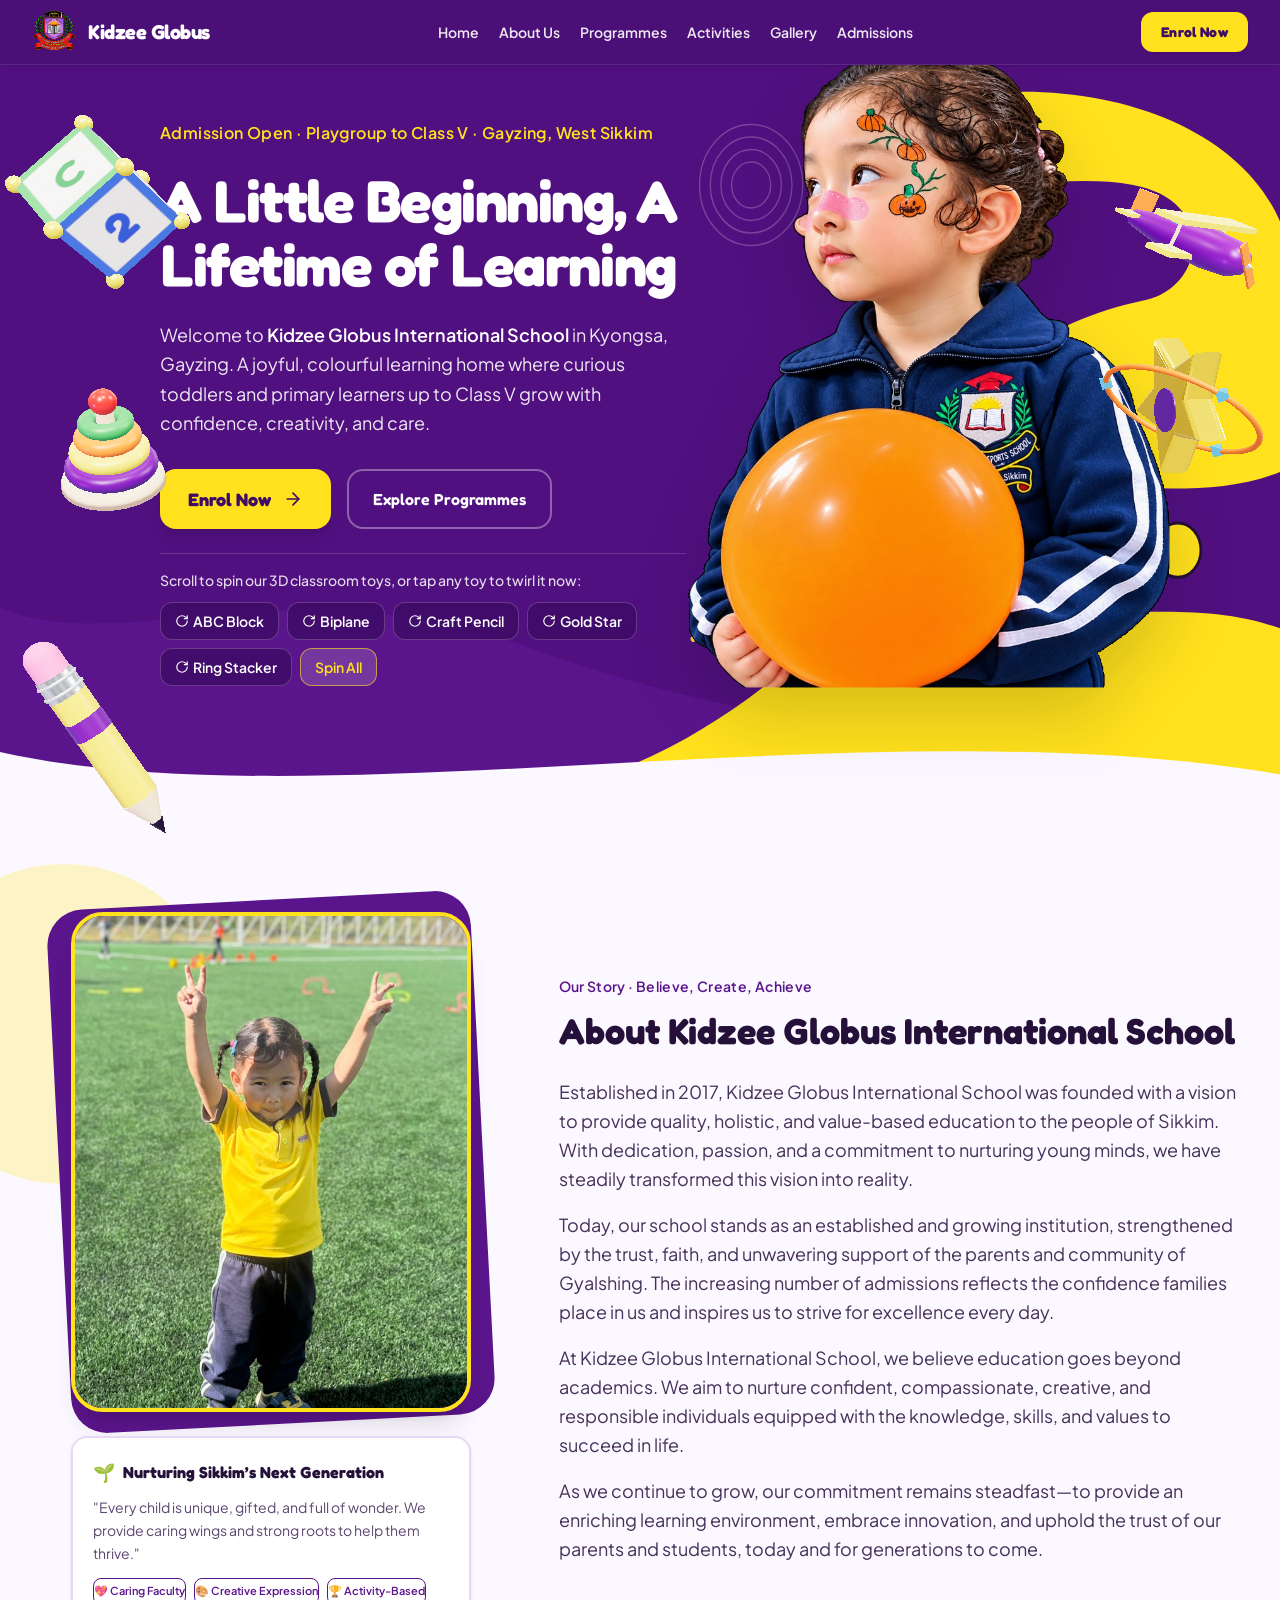
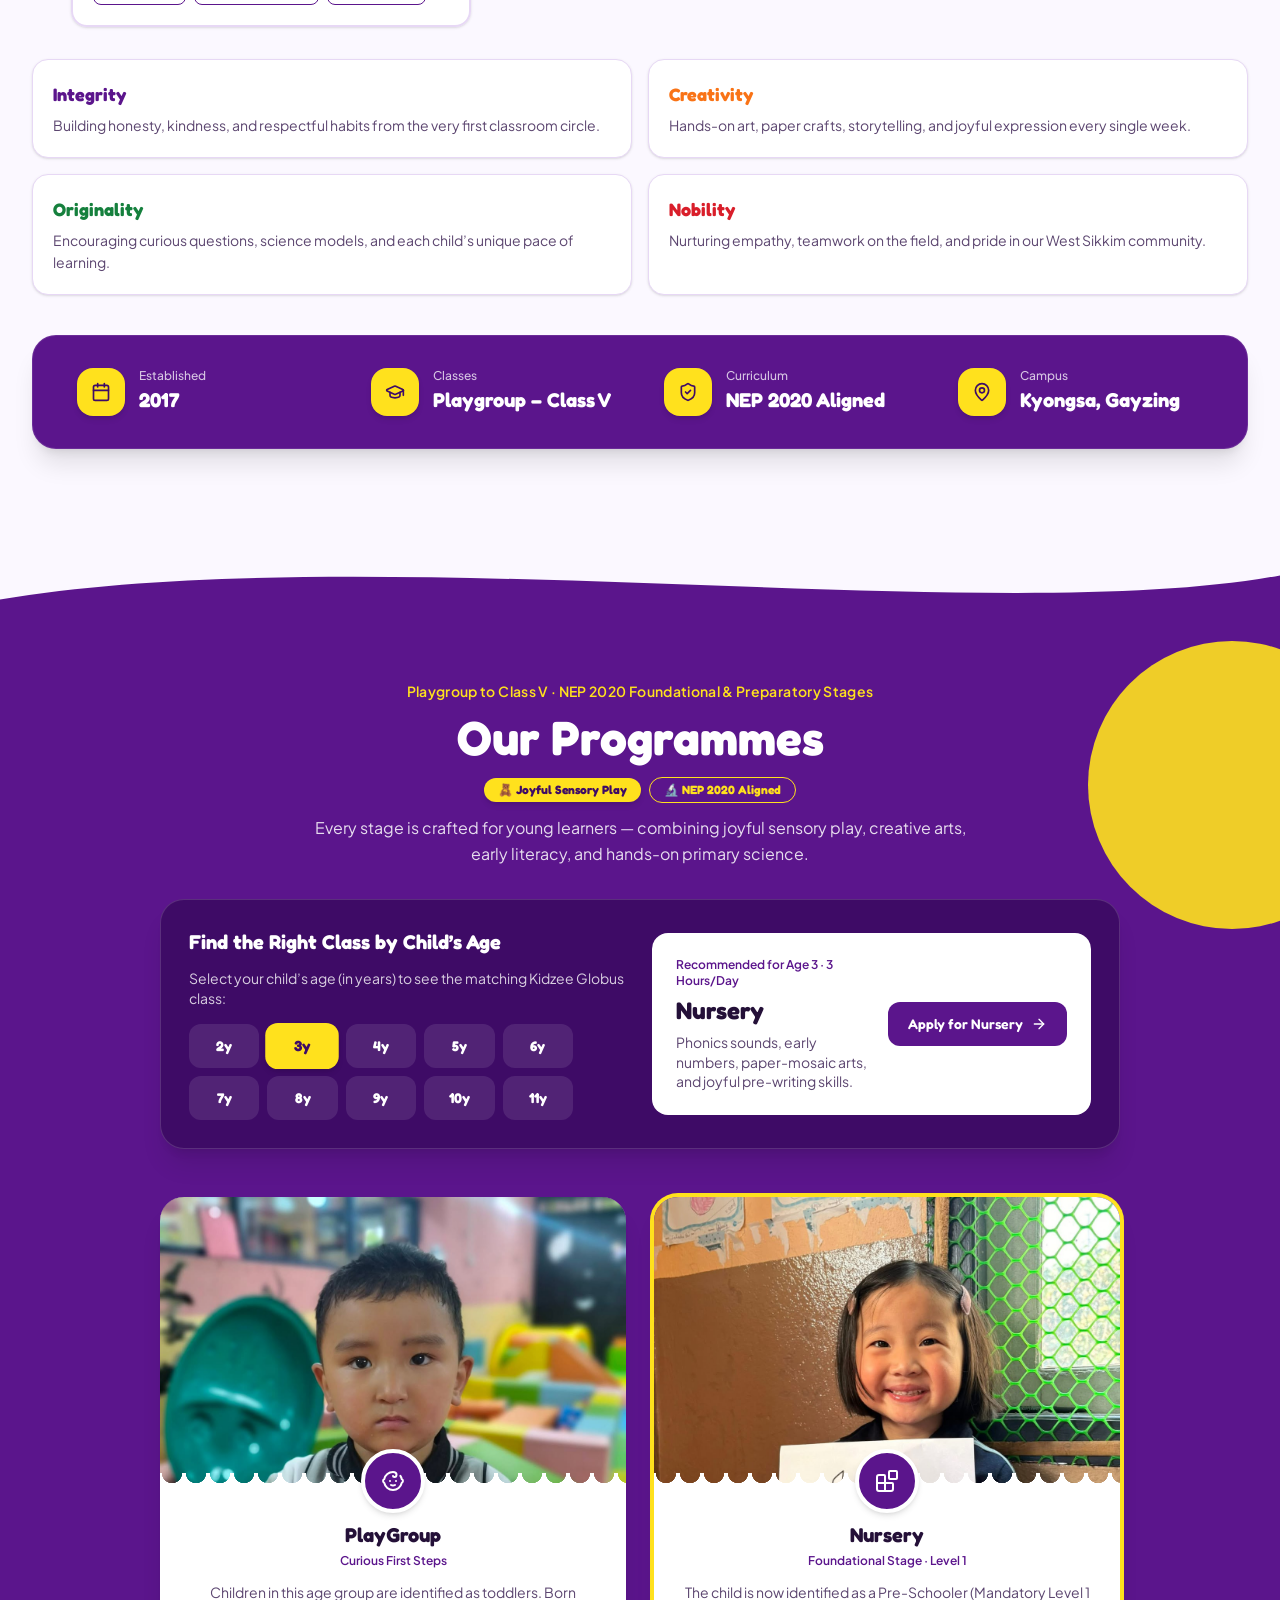
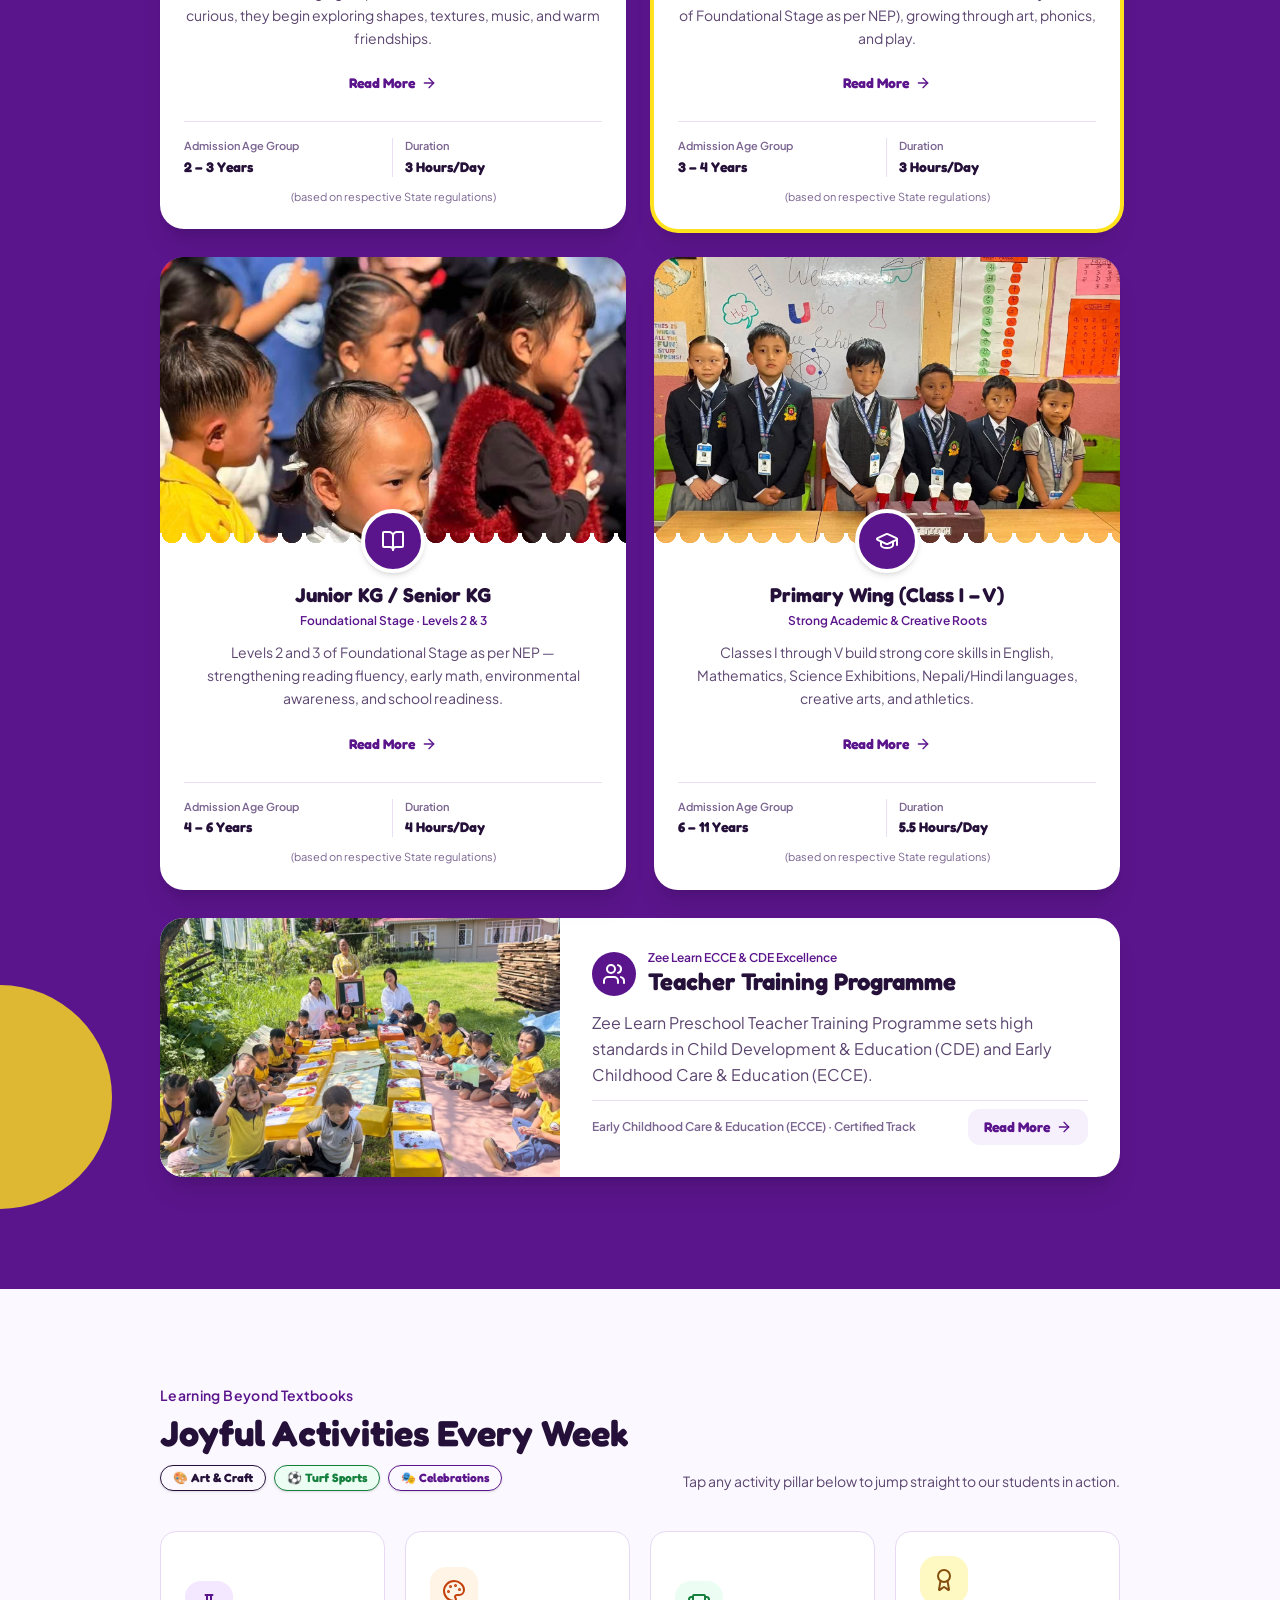
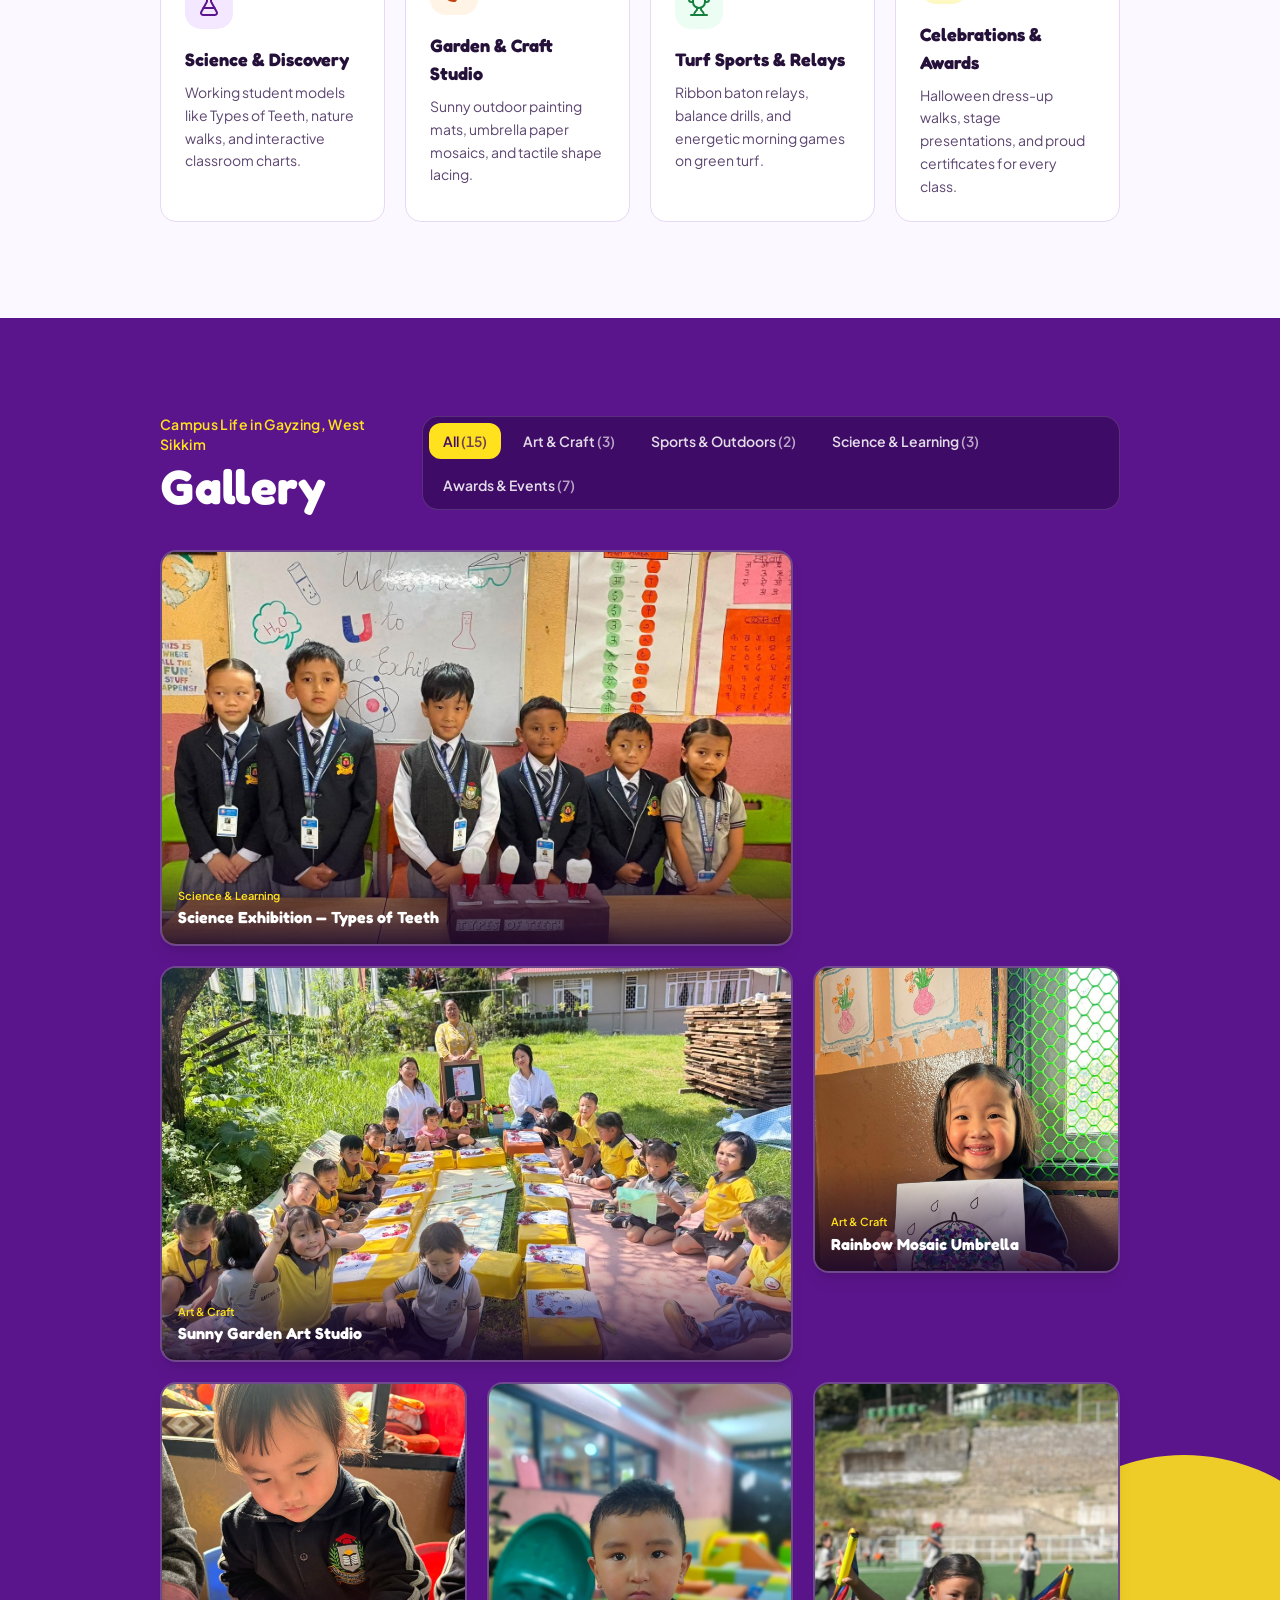
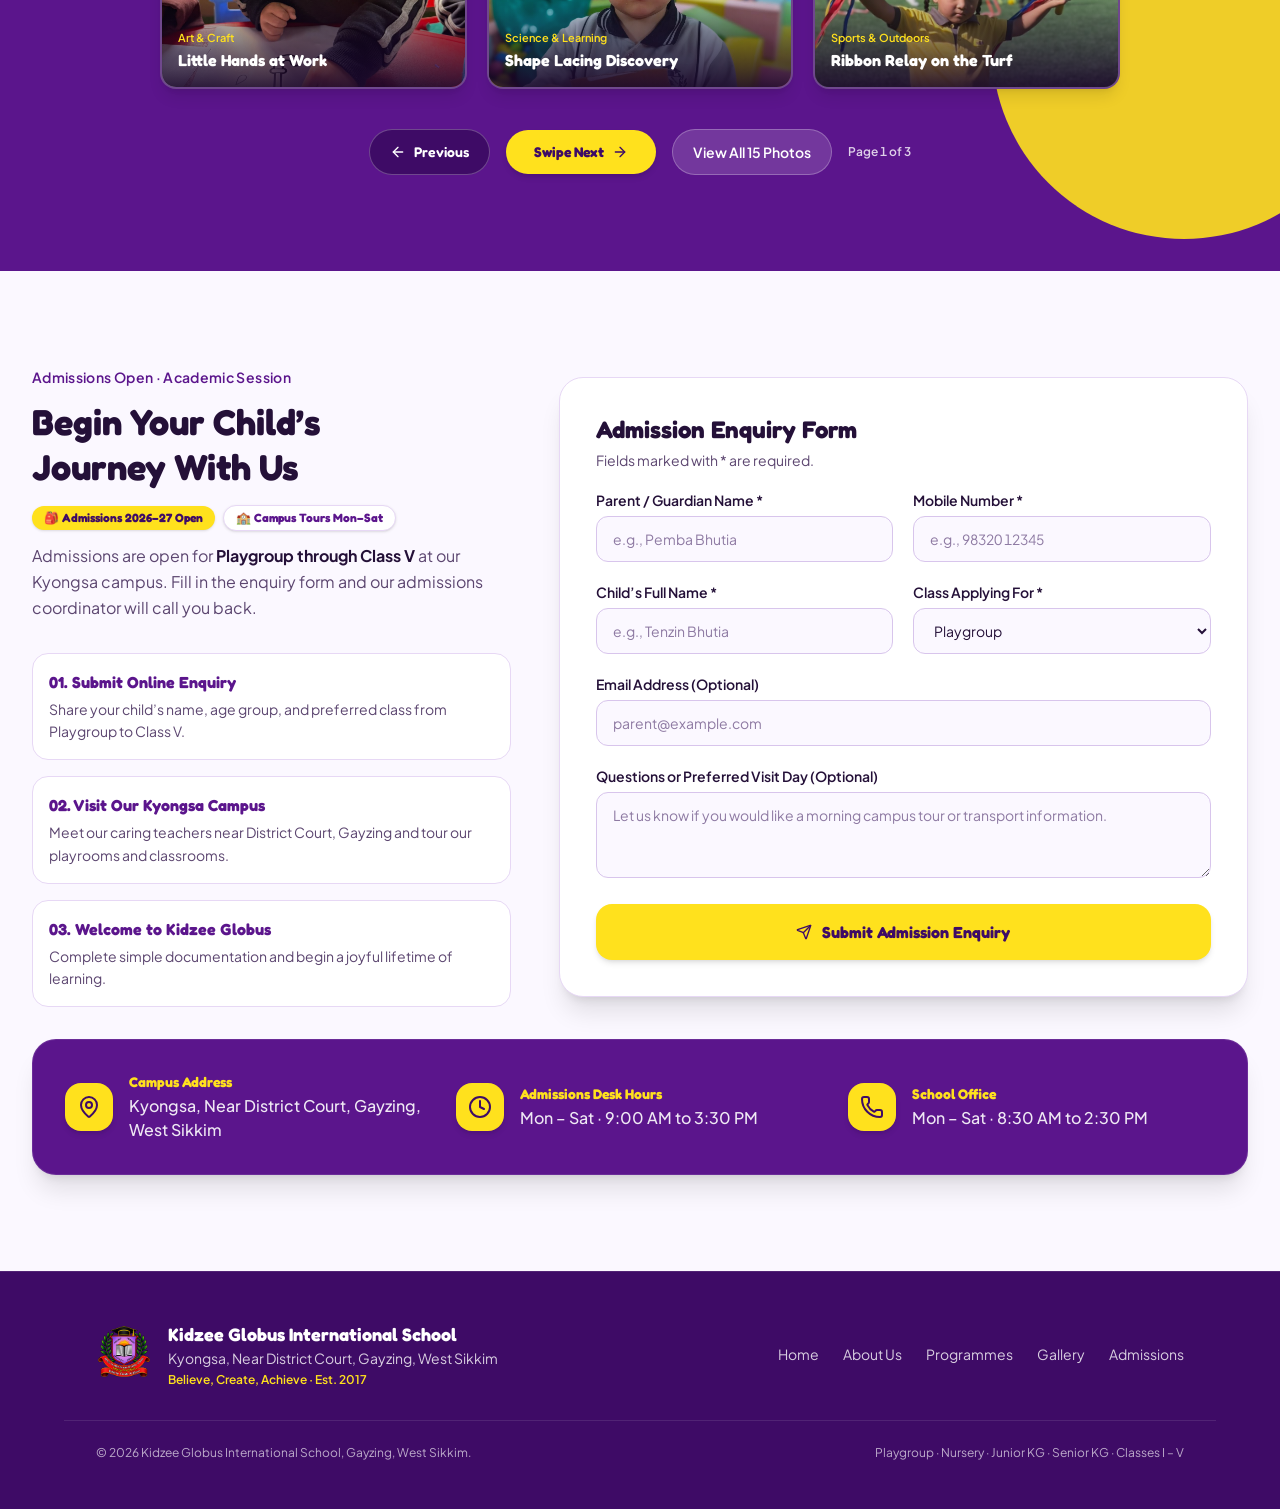
==== commit f361fbf3: "Restore exact desktop Hero layout and scope mobile sizing strictly to max-width 1023px" ====
--- a/index.html
+++ b/index.html
@@ -33,6 +33,14 @@
 .animate-float-delayed { animation: floatReverse 5s ease-in-out infinite 1s; }
 .animate-pulse-subtle { animation: pulseSubtle 3s ease-in-out infinite; }
 .hero-student-img { transform: translateY(16px) scale(1.06); transform-origin: bottom center; }
+@media (max-width: 1023px) {
+  #home { padding-top: 1.5rem !important; padding-bottom: 2rem !important; }
+  #home .hero-layout { flex-direction: column !important; align-items: center !important; gap: 1rem !important; }
+  #home .hero-text-col { width: 100% !important; }
+  #home .hero-img-col { width: 100% !important; justify-content: center !important; }
+  #home .hero-img-wrap { max-width: 360px !important; }
+  #home .hero-student-img { max-height: 400px !important; }
+}
 @media (min-width: 1024px) {
   .hero-student-img { transform: translateY(32px) scale(1.25); transform-origin: bottom center; }
 }
@@ -50,7 +58,7 @@
 `+c[r].replace(` at new `,` at `);return e.displayName&&u.includes(`<anonymous>`)&&(u=u.replace(`<anonymous>`,e.displayName)),u}while(1<=r&&0<=i);break}}}finally{De=!1,Error.prepareStackTrace=n}return(n=e?e.displayName||e.name:``)?Ee(n):``}function ke(e,t){switch(e.tag){case 26:case 27:case 5:return Ee(e.type);case 16:return Ee(`Lazy`);case 13:return e.child!==t&&t!==null?Ee(`Suspense Fallback`):Ee(`Suspense`);case 19:return Ee(`SuspenseList`);case 0:case 15:return Oe(e.type,!1);case 11:return Oe(e.type.render,!1);case 1:return Oe(e.type,!0);case 31:return Ee(`Activity`);case 30:return Ee(`ViewTransition`);default:return``}}function Ae(e){try{var t=``,n=null;do t+=ke(e,n),n=e,e=e.return;while(e);return t}catch(e){return`
 Error generating stack: `+e.message+`
 `+e.stack}}var je=Object.prototype.hasOwnProperty,Me=t.unstable_scheduleCallback,Ne=t.unstable_cancelCallback,Pe=t.unstable_shouldYield,Fe=t.unstable_requestPaint,Ie=t.unstable_now,Le=t.unstable_getCurrentPriorityLevel,Re=t.unstable_ImmediatePriority,ze=t.unstable_UserBlockingPriority,Be=t.unstable_NormalPriority,Ve=t.unstable_LowPriority,He=t.unstable_IdlePriority,Ue=t.log,We=t.unstable_setDisableYieldValue,Ge=null,Ke=null;function qe(e){if(typeof Ue==`function`&&We(e),Ke&&typeof Ke.setStrictMode==`function`)try{Ke.setStrictMode(Ge,e)}catch{}}var Je=Math.clz32?Math.clz32:Ze,Ye=Math.log,Xe=Math.LN2;function Ze(e){return e>>>=0,e===0?32:31-(Ye(e)/Xe|0)|0}var Qe=256,$e=262144,et=4194304;function tt(e){var t=e&42;if(t!==0)return t;switch(e&-e){case 1:return 1;case 2:return 2;case 4:return 4;case 8:return 8;case 16:return 16;case 32:return 32;case 64:return 64;case 128:return 128;case 256:case 512:case 1024:case 2048:case 4096:case 8192:case 16384:case 32768:case 65536:case 131072:return e&-e;case 262144:case 524288:case 1048576:case 2097152:return e&3932160;case 4194304:case 8388608:case 16777216:case 33554432:return e&62914560;case 67108864:return 67108864;case 134217728:return 134217728;case 268435456:return 268435456;case 536870912:return 536870912;case 1073741824:return 0;default:return e}}function nt(e,t,n){var r=e.pendingLanes;if(r===0)return 0;var i=0,a=e.suspendedLanes,o=e.pingedLanes;e=e.warmLanes;var s=r&134217727;return s===0?(s=r&~a,s===0?o===0?n||(n=r&~e,n!==0&&(i=tt(n))):i=tt(o):i=tt(s)):(r=s&~a,r===0?(o&=s,o===0?n||(n=s&~e,n!==0&&(i=tt(n))):i=tt(o)):i=tt(r)),i===0?0:t!==0&&t!==i&&(t&a)===0&&(a=i&-i,n=t&-t,a>=n||a===32&&n&4194048)?t:i}function rt(e,t){return(e.pendingLanes&~(e.suspendedLanes&~e.pingedLanes)&t)===0}function it(e,t){t&8&&(t|=t&32);var n=e.entangledLanes;if(n!==0)for(e=e.entanglements,n&=t;0<n;){var r=31-Je(n),i=1<<r;t|=e[r],n&=~i}return t}function at(e,t){switch(e){case 1:case 2:case 4:case 8:case 64:return t+250;case 16:case 32:case 128:case 256:case 512:case 1024:case 2048:case 4096:case 8192:case 16384:case 32768:case 65536:case 131072:case 262144:case 524288:case 1048576:case 2097152:return t+5e3;case 4194304:case 8388608:case 16777216:case 33554432:return-1;case 67108864:case 134217728:case 268435456:case 536870912:case 1073741824:return-1;default:return-1}}function ot(){var e=et;return et<<=1,!(et&62914560)&&(et=4194304),e}function st(e){for(var t=[],n=0;31>n;n++)t.push(e);return t}function ct(e,t){e.pendingLanes|=t,t!==268435456&&(e.suspendedLanes=0,e.pingedLanes=0,e.warmLanes=0)}function lt(e,t,n,r,i,a){var o=e.pendingLanes;e.pendingLanes=n,e.suspendedLanes=0,e.pingedLanes=0,e.warmLanes=0,e.expiredLanes&=n,e.entangledLanes&=n,e.errorRecoveryDisabledLanes&=n,e.shellSuspendCounter=0;var s=e.entanglements,c=e.expirationTimes,l=e.hiddenUpdates;for(n=o&~n;0<n;){var u=31-Je(n),d=1<<u;s[u]=0,c[u]=-1;var f=l[u];if(f!==null)for(l[u]=null,u=0;u<f.length;u++){var p=f[u];p!==null&&(p.lane&=-536870913)}n&=~d}r!==0&&ut(e,r,0),a!==0&&i===0&&e.tag!==0&&(e.suspendedLanes|=a&~(o&~t))}function ut(e,t,n){e.pendingLanes|=t,e.suspendedLanes&=~t;var r=31-Je(t);e.entangledLanes|=t,e.entanglements[r]=e.entanglements[r]|1073741824|n&261930}function dt(e,t){var n=e.entangledLanes|=t;for(e=e.entanglements;n;){var r=31-Je(n),i=1<<r;i&t|e[r]&t&&(e[r]|=t),n&=~i}}function ft(e,t){var n=t&-t;return n=n&42?1:pt(n),(n&(e.suspendedLanes|t))===0?n:0}function pt(e){switch(e){case 2:e=1;break;case 8:e=4;break;case 32:e=16;break;case 256:case 512:case 1024:case 2048:case 4096:case 8192:case 16384:case 32768:case 65536:case 131072:case 262144:case 524288:case 1048576:case 2097152:case 4194304:case 8388608:case 16777216:case 33554432:e=128;break;case 268435456:e=134217728;break;default:e=0}return e}function mt(e){return e&=-e,2<e?8<e?e&134217727?32:268435456:8:2}function ht(){var e=L.p;return e===0?(e=window.event,e===void 0?32:Th(e.type)):e}function gt(e,t){var n=L.p;try{return L.p=e,t()}finally{L.p=n}}var _t=Math.random().toString(36).slice(2),vt=`__reactFiber$`+_t,yt=`__reactProps$`+_t,bt=`__reactContainer$`+_t,xt=`__reactEvents$`+_t,St=`__reactListeners$`+_t,Ct=`__reactHandles$`+_t,wt=`__reactResources$`+_t,Tt=`__reactMarker$`+_t,Et=`__reactLoad$`+_t;function Dt(e){delete e[vt],delete e[yt],delete e[St],delete e[Ct]}function Ot(e){var t;if(t=e[vt])return t;for(var n=e.parentNode;n;){if(t=n[bt]||n[vt]){if(n=t.alternate,t.child!==null||n!==null&&n.child!==null)for(e=mm(e);e!==null;){if(n=e[vt])return n;e=mm(e)}return t}e=n,n=e.parentNode}return null}function kt(e){if(e=e[vt]||e[bt]){var t=e.tag;if(t===5||t===6||t===13||t===31||t===26||t===27||t===3)return e}return null}function U(e){var t=e.tag;if(t===5||t===26||t===27||t===6)return e.stateNode;throw Error(i(33))}function At(e){var t=e[wt];return t||=e[wt]={hoistableStyles:new Map,hoistableScripts:new Map},t}function jt(e){e[Tt]=!0}function Mt(e){e[Et]=void 0}var Nt=new Set,Pt={};function Ft(e,t){It(e,t),It(e+`Capture`,t)}function It(e,t){for(Pt[e]=t,e=0;e<t.length;e++)Nt.add(t[e])}var Lt=RegExp(`^[:A-Z_a-z\\u00C0-\\u00D6\\u00D8-\\u00F6\\u00F8-\\u02FF\\u0370-\\u037D\\u037F-\\u1FFF\\u200C-\\u200D\\u2070-\\u218F\\u2C00-\\u2FEF\\u3001-\\uD7FF\\uF900-\\uFDCF\\uFDF0-\\uFFFD][:A-Z_a-z\\u00C0-\\u00D6\\u00D8-\\u00F6\\u00F8-\\u02FF\\u0370-\\u037D\\u037F-\\u1FFF\\u200C-\\u200D\\u2070-\\u218F\\u2C00-\\u2FEF\\u3001-\\uD7FF\\uF900-\\uFDCF\\uFDF0-\\uFFFD\\-.0-9\\u00B7\\u0300-\\u036F\\u203F-\\u2040]*$`),Rt={},zt={};function Bt(e){return je.call(zt,e)?!0:je.call(Rt,e)?!1:Lt.test(e)?zt[e]=!0:(Rt[e]=!0,!1)}var Vt=!1;function Ht(){var e=Vt;return Vt=!1,e}function Ut(e,t,n){if(Bt(t)){if(n===null)e.removeAttribute(t);else{switch(typeof n){case`undefined`:case`function`:case`symbol`:e.removeAttribute(t);return;case`boolean`:var r=t.toLowerCase().slice(0,5);if(r!==`data-`&&r!==`aria-`){e.removeAttribute(t);return}}e.setAttribute(t,n)}}}function Wt(e,t,n){if(n===null)e.removeAttribute(t);else{switch(typeof n){case`undefined`:case`function`:case`symbol`:case`boolean`:e.removeAttribute(t);return}e.setAttribute(t,n)}}function Gt(e,t,n,r){if(r===null)e.removeAttribute(n);else{switch(typeof r){case`undefined`:case`function`:case`symbol`:case`boolean`:e.removeAttribute(n);return}e.setAttributeNS(t,n,r)}}function Kt(e){switch(typeof e){case`bigint`:case`boolean`:case`number`:case`string`:case`undefined`:return e;case`object`:return e;default:return``}}function qt(e){var t=e.type;return(e=e.nodeName)&&e.toLowerCase()===`input`&&(t===`checkbox`||t===`radio`)}function Jt(e,t,n){var r=Object.getOwnPropertyDescriptor(e.constructor.prototype,t);if(!e.hasOwnProperty(t)&&r!==void 0&&typeof r.get==`function`&&typeof r.set==`function`){var i=r.get,a=r.set;return Object.defineProperty(e,t,{configurable:!0,get:function(){return i.call(this)},set:function(e){n=``+e,a.call(this,e)}}),Object.defineProperty(e,t,{enumerable:r.enumerable}),{getValue:function(){return n},setValue:function(e){n=``+e},stopTracking:function(){e._valueTracker=null,delete e[t]}}}}function Yt(e){if(!e._valueTracker){var t=qt(e)?`checked`:`value`;e._valueTracker=Jt(e,t,``+e[t])}}function Xt(e){if(!e)return!1;var t=e._valueTracker;if(!t)return!0;var n=t.getValue(),r=``;return e&&(r=qt(e)?e.checked?`true`:`false`:e.value),e=r,e!==n&&(t.setValue(e),!0)}var Zt=/[\n"\\]/g;function Qt(e){return e.replace(Zt,function(e){return`\\`+e.charCodeAt(0).toString(16)+` `})}function $t(e,t,n,r,i,a,o,s){e.name=``,o!=null&&typeof o!=`function`&&typeof o!=`symbol`&&typeof o!=`boolean`?e.type=o:e.removeAttribute(`type`),t==null?o!==`submit`&&o!==`reset`||e.removeAttribute(`value`):o===`number`?(t===0&&e.value===``||e.value!=t)&&(e.value=``+Kt(t)):e.value!==``+Kt(t)&&(e.value=``+Kt(t)),t==null?n==null?r!=null&&e.removeAttribute(`value`):tn(e,Kt(n)):o===`number`&&e.value==t?tn(e,Kt(e.value)):tn(e,Kt(t)),i==null&&a!=null&&(e.defaultChecked=!!a),i!=null&&(e.checked=i&&typeof i!=`function`&&typeof i!=`symbol`),s!=null&&typeof s!=`function`&&typeof s!=`symbol`&&typeof s!=`boolean`?e.name=``+Kt(s):e.removeAttribute(`name`)}function en(e,t,n,r,i,a,o,s){if(a!=null&&typeof a!=`function`&&typeof a!=`symbol`&&typeof a!=`boolean`&&(e.type=a),t!=null||n!=null){if(!(a!==`submit`&&a!==`reset`||t!=null)){Yt(e);return}n=n==null?``:``+Kt(n),t=t==null?n:``+Kt(t),s||t===e.value||(e.value=t),e.defaultValue=t}r??=i,r=typeof r!=`function`&&typeof r!=`symbol`&&!!r,e.checked=s?e.checked:!!r,e.defaultChecked=!!r,o!=null&&typeof o!=`function`&&typeof o!=`symbol`&&typeof o!=`boolean`&&(e.name=o),Yt(e)}function tn(e,t){e.defaultValue!==``+t&&(e.defaultValue=``+t)}function nn(e,t,n,r){if(e=e.options,t){t={};for(var i=0;i<n.length;i++)t[`$`+n[i]]=!0;for(n=0;n<e.length;n++)i=t.hasOwnProperty(`$`+e[n].value),e[n].selected!==i&&(e[n].selected=i),i&&r&&(e[n].defaultSelected=!0)}else{for(n=``+Kt(n),t=null,i=0;i<e.length;i++){if(e[i].value===n){e[i].selected=!0,r&&(e[i].defaultSelected=!0);return}t!==null||e[i].disabled||(t=e[i])}t!==null&&(t.selected=!0)}}function rn(e,t,n){t!=null&&(t=``+Kt(t),t!==e.value&&(e.value=t),n==null)?e.defaultValue!==t&&(e.defaultValue=t):e.defaultValue=n==null?``:``+Kt(n)}function an(e,t,n,r){if(t==null){if(r!=null){if(n!=null)throw Error(i(92));if(me(r)){if(1<r.length)throw Error(i(93));r=r[0]}n=r}n??=``,t=n}n=Kt(t),e.defaultValue=n,r=e.textContent,r===n&&r!==``&&r!==null&&(e.value=r),Yt(e)}function on(e,t){if(t){var n=e.firstChild;if(n&&n===e.lastChild&&n.nodeType===3){n.nodeValue=t;return}}e.textContent=t}var sn=new Set(`animationIterationCount aspectRatio borderImageOutset borderImageSlice borderImageWidth boxFlex boxFlexGroup boxOrdinalGroup columnCount columns flex flexGrow flexPositive flexShrink flexNegative flexOrder gridArea gridRow gridRowEnd gridRowSpan gridRowStart gridColumn gridColumnEnd gridColumnSpan gridColumnStart fontWeight lineClamp lineHeight opacity order orphans scale tabSize widows zIndex zoom fillOpacity floodOpacity stopOpacity strokeDasharray strokeDashoffset strokeMiterlimit strokeOpacity strokeWidth MozAnimationIterationCount MozBoxFlex MozBoxFlexGroup MozLineClamp msAnimationIterationCount msFlex msZoom msFlexGrow msFlexNegative msFlexOrder msFlexPositive msFlexShrink msGridColumn msGridColumnSpan msGridRow msGridRowSpan WebkitAnimationIterationCount WebkitBoxFlex WebKitBoxFlexGroup WebkitBoxOrdinalGroup WebkitColumnCount WebkitColumns WebkitFlex WebkitFlexGrow WebkitFlexPositive WebkitFlexShrink WebkitLineClamp`.split(` `));function cn(e,t,n){var r=t.indexOf(`--`)===0;n==null||typeof n==`boolean`||n===``?r?e.setProperty(t,``):t===`float`?e.cssFloat=``:e[t]=``:r?e.setProperty(t,n):typeof n!=`number`||n===0||sn.has(t)?t===`float`?e.cssFloat=n:e[t]=(``+n).trim():e[t]=n+`px`}function ln(e,t,n){if(t!=null&&typeof t!=`object`)throw Error(i(62));if(e=e.style,n!=null){for(var r in n)!n.hasOwnProperty(r)||t!=null&&t.hasOwnProperty(r)||(r.indexOf(`--`)===0?e.setProperty(r,``):r===`float`?e.cssFloat=``:e[r]=``,Vt=!0);for(var a in t)r=t[a],t.hasOwnProperty(a)&&n[a]!==r&&(cn(e,a,r),Vt=!0)}else for(var o in t)t.hasOwnProperty(o)&&cn(e,o,t[o])}function un(e){if(e.indexOf(`-`)===-1)return!1;switch(e){case`annotation-xml`:case`color-profile`:case`font-face`:case`font-face-src`:case`font-face-uri`:case`font-face-format`:case`font-face-name`:case`missing-glyph`:return!1;default:return!0}}var dn=new Map([[`acceptCharset`,`accept-charset`],[`htmlFor`,`for`],[`httpEquiv`,`http-equiv`],[`crossOrigin`,`crossorigin`],[`accentHeight`,`accent-height`],[`alignmentBaseline`,`alignment-baseline`],[`arabicForm`,`arabic-form`],[`baselineShift`,`baseline-shift`],[`capHeight`,`cap-height`],[`clipPath`,`clip-path`],[`clipRule`,`clip-rule`],[`colorInterpolation`,`color-interpolation`],[`colorInterpolationFilters`,`color-interpolation-filters`],[`colorProfile`,`color-profile`],[`colorRendering`,`color-rendering`],[`dominantBaseline`,`dominant-baseline`],[`enableBackground`,`enable-background`],[`fillOpacity`,`fill-opacity`],[`fillRule`,`fill-rule`],[`floodColor`,`flood-color`],[`floodOpacity`,`flood-opacity`],[`fontFamily`,`font-family`],[`fontSize`,`font-size`],[`fontSizeAdjust`,`font-size-adjust`],[`fontStretch`,`font-stretch`],[`fontStyle`,`font-style`],[`fontVariant`,`font-variant`],[`fontWeight`,`font-weight`],[`glyphName`,`glyph-name`],[`glyphOrientationHorizontal`,`glyph-orientation-horizontal`],[`glyphOrientationVertical`,`glyph-orientation-vertical`],[`horizAdvX`,`horiz-adv-x`],[`horizOriginX`,`horiz-origin-x`],[`imageRendering`,`image-rendering`],[`letterSpacing`,`letter-spacing`],[`lightingColor`,`lighting-color`],[`markerEnd`,`marker-end`],[`markerMid`,`marker-mid`],[`markerStart`,`marker-start`],[`maskType`,`mask-type`],[`overlinePosition`,`overline-position`],[`overlineThickness`,`overline-thickness`],[`paintOrder`,`paint-order`],[`panose-1`,`panose-1`],[`pointerEvents`,`pointer-events`],[`renderingIntent`,`rendering-intent`],[`shapeRendering`,`shape-rendering`],[`stopColor`,`stop-color`],[`stopOpacity`,`stop-opacity`],[`strikethroughPosition`,`strikethrough-position`],[`strikethroughThickness`,`strikethrough-thickness`],[`strokeDasharray`,`stroke-dasharray`],[`strokeDashoffset`,`stroke-dashoffset`],[`strokeLinecap`,`stroke-linecap`],[`strokeLinejoin`,`stroke-linejoin`],[`strokeMiterlimit`,`stroke-miterlimit`],[`strokeOpacity`,`stroke-opacity`],[`strokeWidth`,`stroke-width`],[`textAnchor`,`text-anchor`],[`textDecoration`,`text-decoration`],[`textRendering`,`text-rendering`],[`transformOrigin`,`transform-origin`],[`underlinePosition`,`underline-position`],[`underlineThickness`,`underline-thickness`],[`unicodeBidi`,`unicode-bidi`],[`unicodeRange`,`unicode-range`],[`unitsPerEm`,`units-per-em`],[`vAlphabetic`,`v-alphabetic`],[`vHanging`,`v-hanging`],[`vIdeographic`,`v-ideographic`],[`vMathematical`,`v-mathematical`],[`vectorEffect`,`vector-effect`],[`vertAdvY`,`vert-adv-y`],[`vertOriginX`,`vert-origin-x`],[`vertOriginY`,`vert-origin-y`],[`wordSpacing`,`word-spacing`],[`writingMode`,`writing-mode`],[`xmlnsXlink`,`xmlns:xlink`],[`xHeight`,`x-height`]]),fn=/^[\u0000-\u001F ]*j[\r\n\t]*a[\r\n\t]*v[\r\n\t]*a[\r\n\t]*s[\r\n\t]*c[\r\n\t]*r[\r\n\t]*i[\r\n\t]*p[\r\n\t]*t[\r\n\t]*:/i;function pn(e){return fn.test(``+e)?`javascript:throw new Error('React has blocked a javascript: URL as a security precaution.')`:e}function mn(){}var hn=null;function gn(e){return e=e.target||e.srcElement||window,e.correspondingUseElement&&(e=e.correspondingUseElement),e.nodeType===3?e.parentNode:e}var _n=null,vn=null;function yn(e){var t=kt(e);if(t&&(e=t.stateNode)){var n=e[yt]||null;a:switch(e=t.stateNode,t.type){case`input`:if($t(e,n.value,n.defaultValue,n.defaultValue,n.checked,n.defaultChecked,n.type,n.name),t=n.name,n.type===`radio`&&t!=null){for(n=e;n.parentNode;)n=n.parentNode;for(n=n.querySelectorAll(`input[name="`+Qt(``+t)+`"][type="radio"]`),t=0;t<n.length;t++){var r=n[t];if(r!==e&&r.form===e.form){var a=r[yt]||null;if(!a)throw Error(i(90));$t(r,a.value,a.defaultValue,a.defaultValue,a.checked,a.defaultChecked,a.type,a.name)}}for(t=0;t<n.length;t++)r=n[t],r.form===e.form&&Xt(r)}break a;case`textarea`:rn(e,n.value,n.defaultValue);break a;case`select`:t=n.value,t!=null&&nn(e,!!n.multiple,t,!1)}}}var bn=!1;function xn(e,t,n){if(bn)return e(t,n);bn=!0;try{return e(t)}finally{if(bn=!1,(_n!==null||vn!==null)&&(Wd(),_n&&(t=_n,e=vn,vn=_n=null,yn(t),e)))for(t=0;t<e.length;t++)yn(e[t])}}function Sn(e,t){var n=e.stateNode;if(n===null)return null;var r=n[yt]||null;if(r===null)return null;n=r[t];a:switch(t){case`onClick`:case`onClickCapture`:case`onDoubleClick`:case`onDoubleClickCapture`:case`onMouseDown`:case`onMouseDownCapture`:case`onMouseMove`:case`onMouseMoveCapture`:case`onMouseUp`:case`onMouseUpCapture`:case`onMouseEnter`:(r=!r.disabled)||(e=e.type,r=e!==`button`&&e!==`input`&&e!==`select`&&e!==`textarea`),e=!r;break a;default:e=!1}if(e)return null;if(n&&typeof n!=`function`)throw Error(i(231,t,typeof n));return n}var Cn=typeof window<`u`&&window.document!==void 0&&window.document.createElement!==void 0,wn=!1;if(Cn)try{var Tn={};Object.defineProperty(Tn,"passive",{get:function(){wn=!0}}),window.addEventListener(`test`,Tn,Tn),window.removeEventListener(`test`,Tn,Tn)}catch{wn=!1}var En=null,Dn=null,On=null;function kn(){if(On)return On;var e,t=Dn,n=t.length,r,i=`value`in En?En.value:En.textContent,a=i.length;for(e=0;e<n&&t[e]===i[e];e++);var o=n-e;for(r=1;r<=o&&t[n-r]===i[a-r];r++);return On=i.slice(e,1<r?1-r:void 0)}function An(e){var t=e.keyCode;return`charCode`in e?(e=e.charCode,e===0&&t===13&&(e=13)):e=t,e===10&&(e=13),32<=e||e===13?e:0}function jn(){return!0}function Mn(){return!1}function Nn(e){function t(t,n,r,i,a){for(var o in this._reactName=t,this._targetInst=r,this.type=n,this.nativeEvent=i,this.target=a,this.currentTarget=null,e)e.hasOwnProperty(o)&&(t=e[o],this[o]=t?t(i):i[o]);return this.isDefaultPrevented=(i.defaultPrevented==null?!1===i.returnValue:i.defaultPrevented)?jn:Mn,this.isPropagationStopped=Mn,this}return D(t.prototype,{preventDefault:function(){this.defaultPrevented=!0;var e=this.nativeEvent;e&&(e.preventDefault?e.preventDefault():typeof e.returnValue!=`unknown`&&(e.returnValue=!1),this.isDefaultPrevented=jn)},stopPropagation:function(){var e=this.nativeEvent;e&&(e.stopPropagation?e.stopPropagation():typeof e.cancelBubble!=`unknown`&&(e.cancelBubble=!0),this.isPropagationStopped=jn)},persist:function(){},isPersistent:jn}),t}var Pn={eventPhase:0,bubbles:0,cancelable:0,timeStamp:function(e){return e.timeStamp||Date.now()},defaultPrevented:0,isTrusted:0},Fn=Nn(Pn),In=D({},Pn,{view:0,detail:0}),Ln=Nn(In),Rn,zn,Bn,Vn=D({},In,{screenX:0,screenY:0,clientX:0,clientY:0,pageX:0,pageY:0,ctrlKey:0,shiftKey:0,altKey:0,metaKey:0,getModifierState:Qn,button:0,buttons:0,relatedTarget:function(e){return e.relatedTarget===void 0?e.fromElement===e.srcElement?e.toElement:e.fromElement:e.relatedTarget},movementX:function(e){return`movementX`in e?e.movementX:(e!==Bn&&(Bn&&e.type===`mousemove`?(Rn=e.screenX-Bn.screenX,zn=e.screenY-Bn.screenY):zn=Rn=0,Bn=e),Rn)},movementY:function(e){return`movementY`in e?e.movementY:zn}}),Hn=Nn(Vn),Un=Nn(D({},Vn,{dataTransfer:0})),Wn=Nn(D({},In,{relatedTarget:0})),Gn=Nn(D({},Pn,{animationName:0,elapsedTime:0,pseudoElement:0})),Kn=Nn(D({},Pn,{clipboardData:function(e){return`clipboardData`in e?e.clipboardData:window.clipboardData}})),qn=Nn(D({},Pn,{data:0})),Jn={Esc:`Escape`,Spacebar:` `,Left:`ArrowLeft`,Up:`ArrowUp`,Right:`ArrowRight`,Down:`ArrowDown`,Del:`Delete`,Win:`OS`,Menu:`ContextMenu`,Apps:`ContextMenu`,Scroll:`ScrollLock`,MozPrintableKey:`Unidentified`},Yn={8:`Backspace`,9:`Tab`,12:`Clear`,13:`Enter`,16:`Shift`,17:`Control`,18:`Alt`,19:`Pause`,20:`CapsLock`,27:`Escape`,32:` `,33:`PageUp`,34:`PageDown`,35:`End`,36:`Home`,37:`ArrowLeft`,38:`ArrowUp`,39:`ArrowRight`,40:`ArrowDown`,45:`Insert`,46:`Delete`,112:`F1`,113:`F2`,114:`F3`,115:`F4`,116:`F5`,117:`F6`,118:`F7`,119:`F8`,120:`F9`,121:`F10`,122:`F11`,123:`F12`,144:`NumLock`,145:`ScrollLock`,224:`Meta`},Xn={Alt:`altKey`,Control:`ctrlKey`,Meta:`metaKey`,Shift:`shiftKey`};function Zn(e){var t=this.nativeEvent;return t.getModifierState?t.getModifierState(e):(e=Xn[e])?!!t[e]:!1}function Qn(){return Zn}var $n=Nn(D({},In,{key:function(e){if(e.key){var t=Jn[e.key]||e.key;if(t!==`Unidentified`)return t}return e.type===`keypress`?(e=An(e),e===13?`Enter`:String.fromCharCode(e)):e.type===`keydown`||e.type===`keyup`?Yn[e.keyCode]||`Unidentified`:``},code:0,location:0,ctrlKey:0,shiftKey:0,altKey:0,metaKey:0,repeat:0,locale:0,getModifierState:Qn,charCode:function(e){return e.type===`keypress`?An(e):0},keyCode:function(e){return e.type===`keydown`||e.type===`keyup`?e.keyCode:0},which:function(e){return e.type===`keypress`?An(e):e.type===`keydown`||e.type===`keyup`?e.keyCode:0}})),er=Nn(D({},Vn,{pointerId:0,width:0,height:0,pressure:0,tangentialPressure:0,tiltX:0,tiltY:0,twist:0,pointerType:0,isPrimary:0})),tr=Nn(D({},Pn,{submitter:0})),nr=Nn(D({},In,{touches:0,targetTouches:0,changedTouches:0,altKey:0,metaKey:0,ctrlKey:0,shiftKey:0,getModifierState:Qn})),rr=Nn(D({},Pn,{propertyName:0,elapsedTime:0,pseudoElement:0})),ir=Nn(D({},Vn,{deltaX:function(e){return`deltaX`in e?e.deltaX:`wheelDeltaX`in e?-e.wheelDeltaX:0},deltaY:function(e){return`deltaY`in e?e.deltaY:`wheelDeltaY`in e?-e.wheelDeltaY:`wheelDelta`in e?-e.wheelDelta:0},deltaZ:0,deltaMode:0})),ar=Nn(D({},Pn,{newState:0,oldState:0,source:0})),or=[9,13,27,32],sr=Cn&&`CompositionEvent`in window,cr=null;Cn&&`documentMode`in document&&(cr=document.documentMode);var lr=Cn&&`TextEvent`in window&&!cr,ur=Cn&&(!sr||cr&&8<cr&&11>=cr),dr=` `,fr=!1;function pr(e,t){switch(e){case`keyup`:return or.indexOf(t.keyCode)!==-1;case`keydown`:return t.keyCode!==229;case`keypress`:case`mousedown`:case`focusout`:return!0;default:return!1}}function mr(e){return e=e.detail,typeof e==`object`&&`data`in e?e.data:null}var hr=!1;function gr(e,t){switch(e){case`compositionend`:return mr(t);case`keypress`:return t.which===32?(fr=!0,dr):null;case`textInput`:return e=t.data,e===dr&&fr?null:e;default:return null}}function _r(e,t){if(hr)return e===`compositionend`||!sr&&pr(e,t)?(e=kn(),On=Dn=En=null,hr=!1,e):null;switch(e){case`paste`:return null;case`keypress`:if(!(t.ctrlKey||t.altKey||t.metaKey)||t.ctrlKey&&t.altKey){if(t.char&&1<t.char.length)return t.char;if(t.which)return String.fromCharCode(t.which)}return null;case`compositionend`:return ur&&t.locale!==`ko`?null:t.data;default:return null}}var vr={color:!0,date:!0,datetime:!0,"datetime-local":!0,email:!0,month:!0,number:!0,password:!0,range:!0,search:!0,tel:!0,text:!0,time:!0,url:!0,week:!0};function yr(e){var t=e&&e.nodeName&&e.nodeName.toLowerCase();return t===`input`?!!vr[e.type]:t===`textarea`}function br(e,t,n,r){_n?vn?vn.push(r):vn=[r]:_n=r,t=$f(t,`onChange`),0<t.length&&(n=new Fn(`onChange`,`change`,null,n,r),e.push({event:n,listeners:t}))}var xr=null,Sr=null;function Cr(e){qf(e,0)}function wr(e){if(Xt(U(e)))return e}function Tr(e,t){if(e===`change`)return t}var Er=!1;if(Cn){var Dr;if(Cn){var Or=`oninput`in document;if(!Or){var kr=document.createElement(`div`);kr.setAttribute(`oninput`,`return;`),Or=typeof kr.oninput==`function`}Dr=Or}else Dr=!1;Er=Dr&&(!document.documentMode||9<document.documentMode)}function Ar(){xr&&(xr.detachEvent(`onpropertychange`,jr),Sr=xr=null)}function jr(e){if(e.propertyName===`value`&&wr(Sr)){var t=[];br(t,Sr,e,gn(e)),xn(Cr,t)}}function Mr(e,t,n){e===`focusin`?(Ar(),xr=t,Sr=n,xr.attachEvent(`onpropertychange`,jr)):e===`focusout`&&Ar()}function Nr(e){if(e===`selectionchange`||e===`keyup`||e===`keydown`)return wr(Sr)}function Pr(e,t){if(e===`click`)return wr(t)}function Fr(e,t){if(e===`input`||e===`change`)return wr(t)}function Ir(e,t){return e===t&&(e!==0||1/e==1/t)||e!==e&&t!==t}var Lr=typeof Object.is==`function`?Object.is:Ir;function Rr(e,t){if(Lr(e,t))return!0;if(typeof e!=`object`||!e||typeof t!=`object`||!t)return!1;var n=Object.keys(e),r=Object.keys(t);if(n.length!==r.length)return!1;for(r=0;r<n.length;r++){var i=n[r];if(!je.call(t,i)||!Lr(e[i],t[i]))return!1}return!0}function zr(e){if(e||=typeof document<`u`?document:void 0,e===void 0)return null;try{return e.activeElement||e.body}catch{return e.body}}function Br(e){for(;e&&e.firstChild;)e=e.firstChild;return e}function Vr(e,t){var n=Br(e);e=0;for(var r;n;){if(n.nodeType===3){if(r=e+n.textContent.length,e<=t&&r>=t)return{node:n,offset:t-e};e=r}a:{for(;n;){if(n.nextSibling){n=n.nextSibling;break a}n=n.parentNode}n=void 0}n=Br(n)}}function Hr(e,t){return e&&t?e===t?!0:e&&e.nodeType===3?!1:t&&t.nodeType===3?Hr(e,t.parentNode):`contains`in e?e.contains(t):e.compareDocumentPosition?!!(e.compareDocumentPosition(t)&16):!1:!1}function Ur(e){e=e!=null&&e.ownerDocument!=null&&e.ownerDocument.defaultView!=null?e.ownerDocument.defaultView:window;for(var t=zr(e.document);t instanceof e.HTMLIFrameElement;){try{var n=typeof t.contentWindow.location.href==`string`}catch{n=!1}if(n)e=t.contentWindow;else break;t=zr(e.document)}return t}function Wr(e){var t=e&&e.nodeName&&e.nodeName.toLowerCase();return t&&(t===`input`&&(e.type===`text`||e.type===`search`||e.type===`tel`||e.type===`url`||e.type===`password`)||t===`textarea`||e.contentEditable===`true`)}var Gr=Cn&&`documentMode`in document&&11>=document.documentMode,Kr=null,qr=null,Jr=null,Yr=!1;function Xr(e,t,n){var r=n.window===n?n.document:n.nodeType===9?n:n.ownerDocument;Yr||Kr==null||Kr!==zr(r)||(r=Kr,`selectionStart`in r&&Wr(r)?r={start:r.selectionStart,end:r.selectionEnd}:(r=(r.ownerDocument&&r.ownerDocument.defaultView||window).getSelection(),r={anchorNode:r.anchorNode,anchorOffset:r.anchorOffset,focusNode:r.focusNode,focusOffset:r.focusOffset}),Jr&&Rr(Jr,r)||(Jr=r,r=$f(qr,`onSelect`),0<r.length&&(t=new Fn(`onSelect`,`select`,null,t,n),e.push({event:t,listeners:r}),t.target=Kr)))}function Zr(e,t){var n={};return n[e.toLowerCase()]=t.toLowerCase(),n[`Webkit`+e]=`webkit`+t,n[`Moz`+e]=`moz`+t,n}var Qr={animationend:Zr(`Animation`,`AnimationEnd`),animationiteration:Zr(`Animation`,`AnimationIteration`),animationstart:Zr(`Animation`,`AnimationStart`),transitionrun:Zr(`Transition`,`TransitionRun`),transitionstart:Zr(`Transition`,`TransitionStart`),transitioncancel:Zr(`Transition`,`TransitionCancel`),transitionend:Zr(`Transition`,`TransitionEnd`)},$r={},ei={};Cn&&(ei=document.createElement(`div`).style,`AnimationEvent`in window||(delete Qr.animationend.animation,delete Qr.animationiteration.animation,delete Qr.animationstart.animation),`TransitionEvent`in window||delete Qr.transitionend.transition);function ti(e){if($r[e])return $r[e];if(!Qr[e])return e;var t=Qr[e],n;for(n in t)if(t.hasOwnProperty(n)&&n in ei)return $r[e]=t[n];return e}var ni=ti(`animationend`),ri=ti(`animationiteration`),ii=ti(`animationstart`),ai=ti(`transitionrun`),oi=ti(`transitionstart`),si=ti(`transitioncancel`),ci=ti(`transitionend`),li=new Map,ui=`abort auxClick beforeToggle cancel canPlay canPlayThrough click close contextMenu copy cut drag dragEnd dragEnter dragExit dragLeave dragOver dragStart drop durationChange emptied encrypted ended error fullscreenChange fullscreenError gotPointerCapture input invalid keyDown keyPress keyUp load loadedData loadedMetadata loadStart lostPointerCapture mouseDown mouseMove mouseOut mouseOver mouseUp paste pause play playing pointerCancel pointerDown pointerMove pointerOut pointerOver pointerUp progress rateChange reset resize seeked seeking stalled submit suspend timeUpdate touchCancel touchEnd touchStart volumeChange scroll toggle touchMove waiting wheel`.split(` `);ui.push(`scrollEnd`);function di(e,t){li.set(e,t),Ft(t,[e])}var fi=0;function pi(e,t){if(e.name!=null&&e.name!==`auto`)return e.name;if(t.autoName!==null)return t.autoName;e=Td.identifierPrefix;var n=fi++;return e=`_`+e+`t_`+n.toString(32)+`_`,t.autoName=e}function mi(e){if(e==null||typeof e==`string`)return e;var t=null,n=Nd;if(n!==null)for(var r=0;r<n.length;r++){var i=e[n[r]];if(i!=null){if(i===`none`)return`none`;t=t==null?i:t+(` `+i)}}return t??e.default}function hi(e,t){return e=mi(e),t=mi(t),t==null?e===`auto`?null:e:t===`auto`?null:t}var gi=typeof reportError==`function`?reportError:function(e){if(typeof window==`object`&&typeof window.ErrorEvent==`function`){var t=new window.ErrorEvent(`error`,{bubbles:!0,cancelable:!0,message:typeof e==`object`&&e&&typeof e.message==`string`?String(e.message):String(e),error:e});if(!window.dispatchEvent(t))return}else if(typeof process==`object`&&typeof process.emit==`function`){process.emit(`uncaughtException`,e);return}console.error(e)},_i=[],vi=0,yi=0;function bi(){for(var e=vi,t=yi=vi=0;t<e;){var n=_i[t];_i[t++]=null;var r=_i[t];_i[t++]=null;var i=_i[t];_i[t++]=null;var a=_i[t];if(_i[t++]=null,r!==null&&i!==null){var o=r.pending;o===null?i.next=i:(i.next=o.next,o.next=i),r.pending=i}a!==0&&wi(n,i,a)}}function xi(e,t,n,r){_i[vi++]=e,_i[vi++]=t,_i[vi++]=n,_i[vi++]=r,yi|=r,e.lanes|=r,e=e.alternate,e!==null&&(e.lanes|=r)}function Si(e,t,n,r){return xi(e,t,n,r),Ti(e)}function Ci(e,t){return xi(e,null,null,t),Ti(e)}function wi(e,t,n){e.lanes|=n;var r=e.alternate;r!==null&&(r.lanes|=n);for(var i=!1,a=e.return;a!==null;)a.childLanes|=n,r=a.alternate,r!==null&&(r.childLanes|=n),a.tag===22&&(e=a.stateNode,e===null||e._visibility&1||(i=!0)),e=a,a=a.return;return e.tag===3?(a=e.stateNode,i&&t!==null&&(i=31-Je(n),e=a.hiddenUpdates,r=e[i],r===null?e[i]=[t]:r.push(t),t.lane=n|536870912),a):null}function Ti(e){if(50<Pd)throw Pd=0,Fd=null,Error(i(185));for(var t=e.return;t!==null;)e=t,t=e.return;return e.tag===3?e.stateNode:null}var Ei={};function Di(e,t,n,r){this.tag=e,this.key=n,this.sibling=this.child=this.return=this.stateNode=this.type=this.elementType=null,this.index=0,this.refCleanup=this.ref=null,this.pendingProps=t,this.dependencies=this.memoizedState=this.updateQueue=this.memoizedProps=null,this.mode=r,this.subtreeFlags=this.flags=0,this.deletions=null,this.childLanes=this.lanes=0,this.alternate=null}function Oi(e,t,n,r){return new Di(e,t,n,r)}function ki(e){return e=e.prototype,!(!e||!e.isReactComponent)}function Ai(e,t){var n=e.alternate;return n===null?(n=Oi(e.tag,t,e.key,e.mode),n.elementType=e.elementType,n.type=e.type,n.stateNode=e.stateNode,n.alternate=e,e.alternate=n):(n.pendingProps=t,n.type=e.type,n.flags=0,n.subtreeFlags=0,n.deletions=null),n.flags=e.flags&1206910976,n.childLanes=e.childLanes,n.lanes=e.lanes,n.child=e.child,n.memoizedProps=e.memoizedProps,n.memoizedState=e.memoizedState,n.updateQueue=e.updateQueue,t=e.dependencies,n.dependencies=t===null?null:{lanes:t.lanes,firstContext:t.firstContext},n.sibling=e.sibling,n.index=e.index,n.ref=e.ref,n.refCleanup=e.refCleanup,n}function ji(e,t){e.flags&=1206910978;var n=e.alternate;return n===null?(e.childLanes=0,e.lanes=t,e.child=null,e.subtreeFlags=0,e.memoizedProps=null,e.memoizedState=null,e.updateQueue=null,e.dependencies=null,e.stateNode=null):(e.childLanes=n.childLanes,e.lanes=n.lanes,e.child=n.child,e.subtreeFlags=0,e.deletions=null,e.memoizedProps=n.memoizedProps,e.memoizedState=n.memoizedState,e.updateQueue=n.updateQueue,e.type=n.type,t=n.dependencies,e.dependencies=t===null?null:{lanes:t.lanes,firstContext:t.firstContext}),e}function Mi(e,t,n,r,a,o){var s=0;if(r=e,typeof r==`function`)ki(r)&&(s=1);else if(typeof r==`string`)s=Ym(e,n,z.current)?26:e===`html`||e===`head`||e===`body`?27:5;else a:switch(r){case ae:return e=Oi(31,n,t,a),e.elementType=ae,e.lanes=o,e;case j:return Ni(n.children,a,o,t);case ee:s=8,a|=24;break;case M:return e=Oi(12,n,t,a|2),e.elementType=M,e.lanes=o,e;case te:return e=Oi(13,n,t,a),e.elementType=te,e.lanes=o,e;case ne:return e=Oi(19,n,t,a),e.elementType=ne,e.lanes=o,e;case oe:case ce:return e=a|32,e=Oi(30,n,t,e),e.elementType=ce,e.lanes=o,e.stateNode={autoName:null,paired:null,clones:null,ref:null},e;default:if(typeof r==`object`&&r)switch(r.$$typeof){case P:s=10;break a;case N:s=9;break a;case F:s=11;break a;case re:s=14;break a;case ie:s=16,r=null;break a}s=29,n=Error(i(130,e===null?`null`:typeof e,``)),r=null}return t=Oi(s,n,t,a),t.elementType=e,t.type=r,t.lanes=o,t}function Ni(e,t,n,r){return e=Oi(7,e,r,t),e.lanes=n,e}function Pi(e,t,n){return e=Oi(6,e,null,t),e.lanes=n,e}function Fi(e){var t=Oi(18,null,null,0);return t.stateNode=e,t}function Ii(e,t,n){return t=Oi(4,e.children===null?[]:e.children,e.key,t),t.lanes=n,t.stateNode={containerInfo:e.containerInfo,pendingChildren:null,implementation:e.implementation},t}var Li=new WeakMap;function Ri(e,t){if(typeof e==`object`&&e){var n=Li.get(e);return n===void 0?(t={value:e,source:t,stack:Ae(t)},Li.set(e,t),t):n}return{value:e,source:t,stack:Ae(t)}}var zi=[],Bi=0,Vi=null,Hi=0,Ui=[],Wi=0,Gi=null,Ki=1,qi=``;function Ji(e,t){zi[Bi++]=Hi,zi[Bi++]=Vi,Vi=e,Hi=t}function Yi(e,t,n){Ui[Wi++]=Ki,Ui[Wi++]=qi,Ui[Wi++]=Gi,Gi=e;var r=Ki;e=qi;var i=32-Je(r)-1;r&=~(1<<i),n+=1;var a=32-Je(t)+i;if(30<a){var o=i-i%5;a=(r&(1<<o)-1).toString(32),r>>=o,i-=o,Ki=1<<32-Je(t)+i|n<<i|r,qi=a+e}else Ki=1<<a|n<<i|r,qi=e}function Xi(e){e.return!==null&&(Ji(e,1),Yi(e,1,0))}function Zi(e){for(;e===Vi;)Vi=zi[--Bi],zi[Bi]=null,Hi=zi[--Bi],zi[Bi]=null;for(;e===Gi;)Gi=Ui[--Wi],Ui[Wi]=null,qi=Ui[--Wi],Ui[Wi]=null,Ki=Ui[--Wi],Ui[Wi]=null}function Qi(e,t){Ui[Wi++]=Ki,Ui[Wi++]=qi,Ui[Wi++]=Gi,Ki=t.id,qi=t.overflow,Gi=e}var $i=null,ea=null,ta=!1,na=null,ra=!1,ia=Error(i(519));function aa(e){throw da(Ri(Error(i(418,1<arguments.length&&arguments[1]!==void 0&&arguments[1]?`text`:`HTML`,``)),e)),ia}function oa(e){var t=e.stateNode,n=e.type,r=e.memoizedProps;switch(t[vt]=e,t[yt]=r,n){case`dialog`:Jf(`cancel`,t),Jf(`close`,t);break;case`iframe`:case`object`:case`embed`:Jf(`load`,t);break;case`video`:case`audio`:for(n=0;n<Gf.length;n++)Jf(Gf[n],t);break;case`source`:Jf(`error`,t);break;case`img`:case`image`:case`link`:Jf(`error`,t),Jf(`load`,t);break;case`details`:Jf(`toggle`,t);break;case`input`:Jf(`invalid`,t),en(t,r.value,r.defaultValue,r.checked,r.defaultChecked,r.type,r.name,!0);break;case`select`:Jf(`invalid`,t);break;case`textarea`:Jf(`invalid`,t),an(t,r.value,r.defaultValue,r.children)}n=r.children,typeof n!=`string`&&typeof n!=`number`&&typeof n!=`bigint`||t.textContent===``+n||!0===r.suppressHydrationWarning||ap(t.textContent,n)?(r.popover!=null&&(Jf(`beforetoggle`,t),Jf(`toggle`,t)),r.onScroll!=null&&Jf(`scroll`,t),r.onScrollEnd!=null&&Jf(`scrollend`,t),r.onClick!=null&&(t.onclick=mn),t=!0):t=!1,t||aa(e,!0)}function sa(e){for($i=e.return;$i;)switch($i.tag){case 5:case 31:case 13:ra=!1;return;case 27:case 3:ra=!0;return;default:$i=$i.return}}function ca(e){if(e!==$i)return!1;if(!ta)return sa(e),ta=!0,!1;var t=e.tag,n;if((n=t!==3&&t!==27)&&((n=t===5)&&(n=e.type,n=n===`form`||n===`button`||vp(e.type,e.memoizedProps)),n=!n),n&&ea&&aa(e),sa(e),t===13){if(e=e.memoizedState,e=e===null?null:e.dehydrated,!e)throw Error(i(317));ea=pm(e)}else if(t===31){if(e=e.memoizedState,e=e===null?null:e.dehydrated,!e)throw Error(i(317));ea=pm(e)}else t===27?(t=ea,Dp(e.type)?(e=fm,fm=null,ea=e):ea=t):ea=$i?dm(e.stateNode.nextSibling):null;return!0}function la(){ea=$i=null,ta=!1}function ua(){var e=na;return e!==null&&(_d===null?_d=e:_d.push.apply(_d,e),na=null),e}function da(e){na===null?na=[e]:na.push(e)}var fa=ve(null),pa=null,ma=null;function ha(e,t,n){R(fa,t._currentValue),t._currentValue=n}function ga(e){e._currentValue=fa.current,ye(fa)}function _a(e,t,n){for(;e!==null;){var r=e.alternate;if((e.childLanes&t)===t?r!==null&&(r.childLanes&t)!==t&&(r.childLanes|=t):(e.childLanes|=t,r!==null&&(r.childLanes|=t)),e===n)break;e=e.return}}function va(e,t,n,r){var a=e.child;for(a!==null&&(a.return=e);a!==null;){var o=a.dependencies;if(o!==null){var s=a.child;o=o.firstContext;a:for(;o!==null;){var c=o;o=a;for(var l=0;l<t.length;l++)if(c.context===t[l]){o.lanes|=n,c=o.alternate,c!==null&&(c.lanes|=n),_a(o.return,n,e),r||(s=null);break a}o=c.next}}else if(a.tag===18){if(s=a.return,s===null)throw Error(i(341));s.lanes|=n,o=s.alternate,o!==null&&(o.lanes|=n),_a(s,n,e),s=null}else a.tag===13&&a.memoizedState!==null&&a.memoizedState.dehydrated===null?(a.lanes|=n,s=a.alternate,s!==null&&(s.lanes|=n),_a(a.return,n,e),s=a.child,s=s===null?null:s.sibling):s=a.child;if(s!==null)s.return=a;else for(s=a;s!==null;){if(s===e){s=null;break}if(a=s.sibling,a!==null){a.return=s.return,s=a;break}s=s.return}a=s}}function ya(e,t,n,r){e=null;for(var a=t,o=!1;a!==null;){if(!o){if(a.flags&524288)o=!0;else if(a.flags&262144)break}if(a.tag===10){var s=a.alternate;if(s===null)throw Error(i(387));if(s=s.memoizedProps,s!==null){var c=a.type;Lr(a.pendingProps.value,s.value)||(e===null?e=[c]:e.push(c))}}else if(a===Se.current){if(s=a.alternate,s===null)throw Error(i(387));s.memoizedState.memoizedState!==a.memoizedState.memoizedState&&(e===null?e=[lh]:e.push(lh))}a=a.return}return e!==null&&va(t,e,n,r),t.flags|=262144,e!==null}function ba(e){for(e=e.firstContext;e!==null;){if(!Lr(e.context._currentValue,e.memoizedValue))return!0;e=e.next}return!1}function xa(e){pa=e,ma=null,e=e.dependencies,e!==null&&(e.firstContext=null)}function Sa(e){return wa(pa,e)}function Ca(e,t){return pa===null&&xa(e),wa(e,t)}function wa(e,t){var n=t._currentValue;if(t={context:t,memoizedValue:n,next:null},ma===null){if(e===null)throw Error(i(308));ma=t,e.dependencies={lanes:0,firstContext:t},e.flags|=524288}else ma=ma.next=t;return n}var Ta=typeof AbortController<`u`?AbortController:function(){var e=[],t=this.signal={aborted:!1,addEventListener:function(t,n){e.push(n)}};this.abort=function(){t.aborted=!0,e.forEach(function(e){return e()})}},Ea=t.unstable_scheduleCallback,Da=t.unstable_NormalPriority,Oa={$$typeof:P,Consumer:null,Provider:null,_currentValue:null,_currentValue2:null,_threadCount:0};function ka(){return{controller:new Ta,data:new Map,refCount:0}}function Aa(e){e.refCount--,e.refCount===0&&Ea(Da,function(){e.controller.abort()})}function ja(e,t){if(e.pendingLanes&4194048){var n=e.transitionTypes;for(n===null&&(n=e.transitionTypes=[]),e=0;e<t.length;e++){var r=t[e];n.indexOf(r)===-1&&n.push(r)}}}var Ma=null;function Na(e){var t=e.transitionTypes;return e.transitionTypes=null,t}var Pa=null,Fa=0,Ia=0,La=null;function Ra(e,t){if(Pa===null){var n=Pa=[];Fa=0,Ia=Bf(),La={status:`pending`,value:void 0,then:function(e){n.push(e)}}}return Fa++,t.then(za,za),t}function za(){if(--Fa===0&&(Ma=null,Pa!==null)){La!==null&&(La.status=`fulfilled`);var e=Pa;Pa=null,Ia=0,La=null;for(var t=0;t<e.length;t++)(0,e[t])()}}function Ba(e,t){var n=[],r={status:`pending`,value:null,reason:null,then:function(e){n.push(e)}};return e.then(function(){r.status=`fulfilled`,r.value=t;for(var e=0;e<n.length;e++)(0,n[e])(t)},function(e){for(r.status=`rejected`,r.reason=e,e=0;e<n.length;e++)(0,n[e])(void 0)}),r}var Va=I.S;I.S=function(e,t){if(bd=Ie(),typeof t==`object`&&t&&typeof t.then==`function`&&Ra(e,t),Ma!==null)for(var n=Ef;n!==null;)ja(n,Ma),n=n.next;if(n=e.types,n!==null){for(var r=Ef;r!==null;)ja(r,n),r=r.next;if(Ia!==0){r=Ma,r===null&&(r=Ma=[]);for(var i=0;i<n.length;i++){var a=n[i];r.indexOf(a)===-1&&r.push(a)}}}Va!==null&&Va(e,t)};var Ha=ve(null);function Ua(){var e=Ha.current;return e===null?td.pooledCache:e}function Wa(e,t){t===null?R(Ha,Ha.current):R(Ha,t.pool)}function Ga(){var e=Ua();return e===null?null:{parent:Oa._currentValue,pool:e}}var Ka=Error(i(460)),qa=Error(i(474)),Ja=Error(i(542)),Ya={then:function(){}};function Xa(e){return e=e.status,e===`fulfilled`||e===`rejected`}function Za(e,t,n){switch(n=e[n],n===void 0?e.push(t):n!==t&&(t.then(mn,mn),t=n),t.status){case`fulfilled`:return t.value;case`rejected`:throw e=t.reason,to(e),e===void 0&&!(`reason`in t)?Error(i(600)):e;default:if(typeof t.status==`string`)t.then(mn,mn);else{if(e=td,e!==null&&100<e.shellSuspendCounter)throw Error(i(482));e=t,e.status=`pending`,e.then(function(e){if(t.status===`pending`){var n=t;n.status=`fulfilled`,n.value=e}},function(e){if(t.status===`pending`){var n=t;n.status=`rejected`,n.reason=e}})}switch(t.status){case`fulfilled`:return t.value;case`rejected`:throw e=t.reason,to(e),e}throw $a=t,Ka}}function Qa(e){try{var t=e._init;return t(e._payload)}catch(e){throw typeof e==`object`&&e&&typeof e.then==`function`?($a=e,Ka):e}}var $a=null;function eo(){if($a===null)throw Error(i(459));var e=$a;return $a=null,e}function to(e){if(e===Ka||e===Ja)throw Error(i(483))}var no=null,ro=0;function io(e){var t=ro;return ro+=1,no===null&&(no=[]),Za(no,e,t)}function ao(e,t){t=t.props.ref,e.ref=t===void 0?null:t}function oo(e,t){throw t.$$typeof===O?Error(i(525)):(e=Object.prototype.toString.call(t),Error(i(31,e===`[object Object]`?`object with keys {`+Object.keys(t).join(`, `)+`}`:e)))}function so(e){function t(t,n){if(e){var r=t.deletions;r===null?(t.deletions=[n],t.flags|=16):r.push(n)}}function n(n,r){if(!e)return null;for(;r!==null;)t(n,r),r=r.sibling;return null}function r(e){for(var t=new Map;e!==null;)e.key===null?t.set(e.index,e):t.set(e.key,e),e=e.sibling;return t}function a(e,t){return e=Ai(e,t),e.index=0,e.sibling=null,e}function o(t,n,r){return t.index=r,e?(r=t.alternate,r===null?(t.flags|=134217730,n):(r=r.index,r<n?(t.flags|=2,n):r)):(t.flags|=1048576,n)}function s(t){return e&&t.alternate===null&&(t.flags|=134217730),t}function c(e,t,n,r){return t===null||t.tag!==6?(t=Pi(n,e.mode,r),t.return=e,t):(t=a(t,n),t.return=e,t)}function l(e,t,n,r){var i=n.type;return i===j?(e=d(e,t,n.props.children,r,n.key),ao(e,n),e):t!==null&&(t.elementType===i||typeof i==`object`&&i&&i.$$typeof===ie&&Qa(i)===t.type)?(t=a(t,n.props),ao(t,n),t.return=e,t):(t=Mi(n.type,n.key,n.props,null,e.mode,r),ao(t,n),t.return=e,t)}function u(e,t,n,r){return t===null||t.tag!==4||t.stateNode.containerInfo!==n.containerInfo||t.stateNode.implementation!==n.implementation?(t=Ii(n,e.mode,r),t.return=e,t):(t=a(t,n.children||[]),t.return=e,t)}function d(e,t,n,r,i){return t===null||t.tag!==7?(t=Ni(n,e.mode,r,i),t.return=e,t):(t=a(t,n),t.return=e,t)}function f(e,t,n){if(typeof t==`string`&&t!==``||typeof t==`number`||typeof t==`bigint`)return t=Pi(``+t,e.mode,n),t.return=e,t;if(typeof t==`object`&&t){switch(t.$$typeof){case k:return n=Mi(t.type,t.key,t.props,null,e.mode,n),ao(n,t),n.return=e,n;case A:return t=Ii(t,e.mode,n),t.return=e,t;case ie:return t=Qa(t),f(e,t,n)}if(me(t)||de(t))return t=Ni(t,e.mode,n,null),t.return=e,t;if(typeof t.then==`function`)return f(e,io(t),n);if(t.$$typeof===P)return f(e,Ca(e,t),n);oo(e,t)}return null}function p(e,t,n,r){var i=t===null?null:t.key;if(typeof n==`string`&&n!==``||typeof n==`number`||typeof n==`bigint`)return i===null?c(e,t,``+n,r):null;if(typeof n==`object`&&n){switch(n.$$typeof){case k:return n.key===i?l(e,t,n,r):null;case A:return n.key===i?u(e,t,n,r):null;case ie:return n=Qa(n),p(e,t,n,r)}if(me(n)||de(n))return i===null?d(e,t,n,r,null):null;if(typeof n.then==`function`)return p(e,t,io(n),r);if(n.$$typeof===P)return p(e,t,Ca(e,n),r);oo(e,n)}return null}function m(e,t,n,r,i){if(typeof r==`string`&&r!==``||typeof r==`number`||typeof r==`bigint`)return e=e.get(n)||null,c(t,e,``+r,i);if(typeof r==`object`&&r){switch(r.$$typeof){case k:return e=e.get(r.key===null?n:r.key)||null,l(t,e,r,i);case A:return e=e.get(r.key===null?n:r.key)||null,u(t,e,r,i);case ie:return r=Qa(r),m(e,t,n,r,i)}if(me(r)||de(r))return e=e.get(n)||null,d(t,e,r,i,null);if(typeof r.then==`function`)return m(e,t,n,io(r),i);if(r.$$typeof===P)return m(e,t,n,Ca(t,r),i);oo(t,r)}return null}function h(i,a,s,c){for(var l=null,u=null,d=a,h=a=0,g=null;d!==null&&h<s.length;h++){d.index>h?(g=d,d=null):g=d.sibling;var _=p(i,d,s[h],c);if(_===null){d===null&&(d=g);break}e&&d&&_.alternate===null&&t(i,d),a=o(_,a,h),u===null?l=_:u.sibling=_,u=_,d=g}if(h===s.length)return n(i,d),ta&&Ji(i,h),l;if(d===null){for(;h<s.length;h++)d=f(i,s[h],c),d!==null&&(a=o(d,a,h),u===null?l=d:u.sibling=d,u=d);return ta&&Ji(i,h),l}for(d=r(d);h<s.length;h++)g=m(d,i,h,s[h],c),g!==null&&(e&&(_=g.alternate,_!==null&&d.delete(_.key===null?h:_.key)),a=o(g,a,h),u===null?l=g:u.sibling=g,u=g);return e&&d.forEach(function(e){return t(i,e)}),ta&&Ji(i,h),l}function g(a,s,c,l){if(c==null)throw Error(i(151));for(var u=null,d=null,h=s,g=s=0,_=null,v=c.next();h!==null&&!v.done;g++,v=c.next()){h.index>g?(_=h,h=null):_=h.sibling;var y=p(a,h,v.value,l);if(y===null){h===null&&(h=_);break}e&&h&&y.alternate===null&&t(a,h),s=o(y,s,g),d===null?u=y:d.sibling=y,d=y,h=_}if(v.done)return n(a,h),ta&&Ji(a,g),u;if(h===null){for(;!v.done;g++,v=c.next())v=f(a,v.value,l),v!==null&&(s=o(v,s,g),d===null?u=v:d.sibling=v,d=v);return ta&&Ji(a,g),u}for(h=r(h);!v.done;g++,v=c.next())v=m(h,a,g,v.value,l),v!==null&&(e&&(_=v.alternate,_!==null&&h.delete(_.key===null?g:_.key)),s=o(v,s,g),d===null?u=v:d.sibling=v,d=v);return e&&h.forEach(function(e){return t(a,e)}),ta&&Ji(a,g),u}function _(e,r,o,c){if(typeof o==`object`&&o&&o.type===j&&o.key===null&&o.props.ref===void 0&&(o=o.props.children),typeof o==`object`&&o){switch(o.$$typeof){case k:a:{for(var l=o.key;r!==null;){if(r.key===l){if(l=o.type,l===j){if(r.tag===7){n(e,r.sibling),c=a(r,o.props.children),ao(c,o),c.return=e,e=c;break a}}else if(r.elementType===l||typeof l==`object`&&l&&l.$$typeof===ie&&Qa(l)===r.type){n(e,r.sibling),c=a(r,o.props),ao(c,o),c.return=e,e=c;break a}n(e,r);break}t(e,r),r=r.sibling}o.type===j?(c=Ni(o.props.children,e.mode,c,o.key),ao(c,o),c.return=e,e=c):(c=Mi(o.type,o.key,o.props,null,e.mode,c),ao(c,o),c.return=e,e=c)}return s(e);case A:a:{for(l=o.key;r!==null;){if(r.key===l){if(r.tag===4&&r.stateNode.containerInfo===o.containerInfo&&r.stateNode.implementation===o.implementation){n(e,r.sibling),c=a(r,o.children||[]),c.return=e,e=c;break a}n(e,r);break}t(e,r),r=r.sibling}c=Ii(o,e.mode,c),c.return=e,e=c}return s(e);case ie:return o=Qa(o),_(e,r,o,c)}if(me(o))return h(e,r,o,c);if(de(o)){if(l=de(o),typeof l!=`function`)throw Error(i(150));return o=l.call(o),g(e,r,o,c)}if(typeof o.then==`function`)return _(e,r,io(o),c);if(o.$$typeof===P)return _(e,r,Ca(e,o),c);oo(e,o)}return typeof o==`string`&&o!==``||typeof o==`number`||typeof o==`bigint`?(o=``+o,r!==null&&r.tag===6?(n(e,r.sibling),c=a(r,o),c.return=e,e=c):(n(e,r),c=Pi(o,e.mode,c),c.return=e,e=c),s(e)):n(e,r)}return function(e,t,n,r){try{ro=0;var i=_(e,t,n,r);return no=null,i}catch(t){if(t===Ka||t===Ja)throw t;var a=Oi(29,t,null,e.mode);return a.lanes=r,a.return=e,a}}}var co=so(!0),lo=so(!1),uo=!1;function fo(e){e.updateQueue={baseState:e.memoizedState,firstBaseUpdate:null,lastBaseUpdate:null,shared:{pending:null,lanes:0,hiddenCallbacks:null},callbacks:null}}function po(e,t){e=e.updateQueue,t.updateQueue===e&&(t.updateQueue={baseState:e.baseState,firstBaseUpdate:e.firstBaseUpdate,lastBaseUpdate:e.lastBaseUpdate,shared:e.shared,callbacks:null})}function mo(e){return{lane:e,tag:0,payload:null,callback:null,next:null}}function ho(e,t,n){var r=e.updateQueue;if(r===null)return null;if(r=r.shared,ed&2){var i=r.pending;return i===null?t.next=t:(t.next=i.next,i.next=t),r.pending=t,t=Ti(e),wi(e,null,n),t}return xi(e,r,t,n),Ti(e)}function go(e,t,n){if(t=t.updateQueue,t!==null&&(t=t.shared,n&4194048)){var r=t.lanes;r&=e.pendingLanes,n|=r,t.lanes=n,dt(e,n)}}function _o(e,t){var n=e.updateQueue,r=e.alternate;if(r!==null&&(r=r.updateQueue,n===r)){var i=null,a=null;if(n=n.firstBaseUpdate,n!==null){do{var o={lane:n.lane,tag:n.tag,payload:n.payload,callback:null,next:null};a===null?i=a=o:a=a.next=o,n=n.next}while(n!==null);a===null?i=a=t:a=a.next=t}else i=a=t;n={baseState:r.baseState,firstBaseUpdate:i,lastBaseUpdate:a,shared:r.shared,callbacks:r.callbacks},e.updateQueue=n}else e=n.lastBaseUpdate,e===null?n.firstBaseUpdate=t:e.next=t,n.lastBaseUpdate=t}var vo=!1;function yo(){if(vo){var e=La;if(e!==null)throw e}}function bo(e,t,n,r){vo=!1;var i=e.updateQueue;uo=!1;var a=i.firstBaseUpdate,o=i.lastBaseUpdate,s=i.shared.pending;if(s!==null){i.shared.pending=null;var c=s,l=c.next;c.next=null,o===null?a=l:o.next=l,o=c;var u=e.alternate;u!==null&&(u=u.updateQueue,s=u.lastBaseUpdate,s!==o&&(s===null?u.firstBaseUpdate=l:s.next=l,u.lastBaseUpdate=c))}if(a!==null){var d=i.baseState;o=0,u=l=c=null,s=a;do{var f=s.lane&-536870913,p=f!==s.lane;if(p?(rd&f)===f:(r&f)===f){f!==0&&f===Ia&&(vo=!0),u!==null&&(u=u.next={lane:0,tag:s.tag,payload:s.payload,callback:null,next:null});a:{var m=e,h=s;f=t;var g=n;switch(h.tag){case 1:if(m=h.payload,typeof m==`function`){d=m.call(g,d,f);break a}d=m;break a;case 3:m.flags=m.flags&-65537|128;case 0:if(m=h.payload,f=typeof m==`function`?m.call(g,d,f):m,f==null)break a;d=D({},d,f);break a;case 2:uo=!0}}f=s.callback,f!==null&&(e.flags|=64,p&&(e.flags|=8192),p=i.callbacks,p===null?i.callbacks=[f]:p.push(f))}else p={lane:f,tag:s.tag,payload:s.payload,callback:s.callback,next:null},u===null?(l=u=p,c=d):u=u.next=p,o|=f;if(s=s.next,s===null){if(s=i.shared.pending,s===null)break;p=s,s=p.next,p.next=null,i.lastBaseUpdate=p,i.shared.pending=null}}while(1);u===null&&(c=d),i.baseState=c,i.firstBaseUpdate=l,i.lastBaseUpdate=u,a===null&&(i.shared.lanes=0),dd|=o,e.lanes=o,e.memoizedState=d}}function xo(e,t){if(typeof e!=`function`)throw Error(i(191,e));e.call(t)}function So(e,t){var n=e.callbacks;if(n!==null)for(e.callbacks=null,e=0;e<n.length;e++)xo(n[e],t)}var Co=ve(null),wo=ve(0);function To(e,t){e=ld,R(wo,e),R(Co,t),ld=e|t.baseLanes}function Eo(){R(wo,ld),R(Co,Co.current)}function Do(){ld=wo.current,ye(Co),ye(wo)}var Oo=ve(null),ko=null;function Ao(e){var t=e.alternate;R(Fo,Fo.current&1),R(Oo,e),ko===null&&(t===null||Co.current!==null||t.memoizedState!==null)&&(ko=e)}function jo(e){R(Fo,Fo.current),R(Oo,e),ko===null&&(ko=e)}function Mo(e){e.tag===22?(R(Fo,Fo.current),R(Oo,e),ko===null&&(ko=e)):No()}function No(){R(Fo,Fo.current),R(Oo,Oo.current)}function Po(e){ye(Oo),ko===e&&(ko=null),ye(Fo)}var Fo=ve(0);function Io(e,t){R(Oo,Oo.current),R(Fo,t)}function Lo(e){ye(Fo),ye(Oo),ko===e&&(ko=null)}function Ro(e){for(var t=e;t!==null;){if(t.tag===13){var n=t.memoizedState;if(n!==null&&(n=n.dehydrated,n===null||cm(n)||lm(n)))return t}else if(t.tag===19&&t.memoizedProps.revealOrder!==`independent`){if(t.flags&128)return t}else if(t.child!==null){t.child.return=t,t=t.child;continue}if(t===e)break;for(;t.sibling===null;){if(t.return===null||t.return===e)return null;t=t.return}t.sibling.return=t.return,t=t.sibling}return null}var zo=0,W=null,Bo=null,Vo=null,Ho=!1,Uo=!1,Wo=!1,Go=0,Ko=0,qo=null,Jo=0;function Yo(){throw Error(i(321))}function Xo(e,t){if(t===null)return!1;for(var n=0;n<t.length&&n<e.length;n++)if(!Lr(e[n],t[n]))return!1;return!0}function Zo(e,t,n,r,i,a){return zo=a,W=t,t.memoizedState=null,t.updateQueue=null,t.lanes=0,I.H=e===null||e.memoizedState===null?mc:hc,Wo=!1,a=n(r,i),Wo=!1,Uo&&(a=$o(t,n,r,i)),Qo(e),a}function Qo(e){I.H=pc;var t=Bo!==null&&Bo.next!==null;if(zo=0,Vo=Bo=W=null,Ho=!1,Ko=0,qo=null,t)throw Error(i(300));e===null||Mc||(e=e.dependencies,e!==null&&ba(e)&&(Mc=!0))}function $o(e,t,n,r){W=e;var a=0;do{if(Uo&&(qo=null),Ko=0,Uo=!1,25<=a)throw Error(i(301));if(a+=1,Vo=Bo=null,e.updateQueue!=null){var o=e.updateQueue;o.lastEffect=null,o.events=null,o.stores=null,o.memoCache!=null&&(o.memoCache.index=0)}I.H=gc,o=t(n,r)}while(Uo);return o}function es(){var e=I.H,t=e.useState()[0];return t=typeof t.then==`function`?ss(t):t,e=e.useState()[0],(Bo===null?null:Bo.memoizedState)!==e&&(W.flags|=1024),t}function ts(){var e=Go!==0;return Go=0,e}function ns(e,t,n){t.updateQueue=e.updateQueue,t.flags&=-2053,e.lanes&=~n}function rs(e){if(Ho){for(e=e.memoizedState;e!==null;){var t=e.queue;t!==null&&(t.pending=null),e=e.next}Ho=!1}zo=0,Vo=Bo=W=null,Uo=!1,Ko=Go=0,qo=null}function is(){var e={memoizedState:null,baseState:null,baseQueue:null,queue:null,next:null};return Vo===null?W.memoizedState=Vo=e:Vo=Vo.next=e,Vo}function as(){if(Bo===null){var e=W.alternate;e=e===null?null:e.memoizedState}else e=Bo.next;var t=Vo===null?W.memoizedState:Vo.next;if(t!==null)Vo=t,Bo=e;else{if(e===null)throw W.alternate===null?Error(i(467)):Error(i(310));Bo=e,e={memoizedState:Bo.memoizedState,baseState:Bo.baseState,baseQueue:Bo.baseQueue,queue:Bo.queue,next:null},Vo===null?W.memoizedState=Vo=e:Vo=Vo.next=e}return Vo}function os(){return{lastEffect:null,events:null,stores:null,memoCache:null}}function ss(e){var t=Ko;return Ko+=1,qo===null&&(qo=[]),e=Za(qo,e,t),t=W,(Vo===null?t.memoizedState:Vo.next)===null&&(t=t.alternate,I.H=t===null||t.memoizedState===null?mc:hc),e}function cs(e){if(typeof e==`object`&&e){if(typeof e.then==`function`)return ss(e);if(e.$$typeof===le)return;if(e.$$typeof===P)return Sa(e)}throw Error(i(438,String(e)))}function ls(e){var t=null,n=W.updateQueue;if(n!==null&&(t=n.memoCache),t==null){var r=W.alternate;r!==null&&(r=r.updateQueue,r!==null&&(r=r.memoCache,r!=null&&(t={data:r.data.map(function(e){return e.slice()}),index:0})))}if(t??={data:[],index:0},n===null&&(n=os(),W.updateQueue=n),n.memoCache=t,n=t.data[t.index],n===void 0)for(n=t.data[t.index]=Array(e),r=0;r<e;r++)n[r]=se;return t.index++,n}function us(e,t){return typeof t==`function`?t(e):t}function ds(e){return fs(as(),Bo,e)}function fs(e,t,n){var r=e.queue;if(r===null)throw Error(i(311));r.lastRenderedReducer=n;var a=e.baseQueue,o=r.pending;if(o!==null){if(a!==null){var s=a.next;a.next=o.next,o.next=s}t.baseQueue=a=o,r.pending=null}if(o=e.baseState,a===null)e.memoizedState=o;else{t=a.next;var c=s=null,l=null,u=t,d=!1;do{var f=u.lane&-536870913;if(f===u.lane?(zo&f)===f:(rd&f)===f){var p=u.revertLane;if(p===0)l!==null&&(l=l.next={lane:0,revertLane:0,gesture:null,action:u.action,hasEagerState:u.hasEagerState,eagerState:u.eagerState,next:null}),f===Ia&&(d=!0);else if((zo&p)===p){u=u.next,p===Ia&&(d=!0);continue}else f={lane:0,revertLane:u.revertLane,gesture:null,action:u.action,hasEagerState:u.hasEagerState,eagerState:u.eagerState,next:null},l===null?(c=l=f,s=o):l=l.next=f,W.lanes|=p,dd|=p;f=u.action,Wo&&n(o,f),o=u.hasEagerState?u.eagerState:n(o,f)}else p={lane:f,revertLane:u.revertLane,gesture:u.gesture,action:u.action,hasEagerState:u.hasEagerState,eagerState:u.eagerState,next:null},l===null?(c=l=p,s=o):l=l.next=p,W.lanes|=f,dd|=f;u=u.next}while(u!==null&&u!==t);if(l===null?s=o:l.next=c,!Lr(o,e.memoizedState)&&(Mc=!0,d&&(n=La,n!==null)))throw n;e.memoizedState=o,e.baseState=s,e.baseQueue=l,r.lastRenderedState=o}return a===null&&(r.lanes=0),[e.memoizedState,r.dispatch]}function ps(e){var t=as(),n=t.queue;if(n===null)throw Error(i(311));n.lastRenderedReducer=e;var r=n.dispatch,a=n.pending,o=t.memoizedState;if(a!==null){n.pending=null;var s=a=a.next;do o=e(o,s.action),s=s.next;while(s!==a);Lr(o,t.memoizedState)||(Mc=!0),t.memoizedState=o,t.baseQueue===null&&(t.baseState=o),n.lastRenderedState=o}return[o,r]}function ms(e,t,n){var r=W,a=as(),o=ta;if(o){if(n===void 0)throw Error(i(407));n=n()}else n=t();var s=!Lr((Bo||a).memoizedState,n);if(s&&(a.memoizedState=n,Mc=!0),a=a.queue,zs(_s.bind(null,r,a,e),[e]),e=a.getSnapshot!==t||s||Vo!==null&&!!(Vo.memoizedState.tag&1),Ps(e?9:8,{destroy:void 0},gs.bind(null,r,a,n,t),null),e){if(r.flags|=2048,td===null)throw Error(i(349));o||zo&127||hs(r,t,n)}return n}function hs(e,t,n){e.flags|=16384,e={getSnapshot:t,value:n},t=W.updateQueue,t===null?(t=os(),W.updateQueue=t,t.stores=[e]):(n=t.stores,n===null?t.stores=[e]:n.push(e))}function gs(e,t,n,r){t.value=n,t.getSnapshot=r,vs(t)&&ys(e)}function _s(e,t,n){return n(function(){vs(t)&&ys(e)})}function vs(e){var t=e.getSnapshot;e=e.value;try{var n=t();return!Lr(e,n)}catch{return!0}}function ys(e){var t=Ci(e,2);t!==null&&zd(t,e,2)}function bs(e){var t=is();if(typeof e==`function`){var n=e;if(e=n(),Wo){qe(!0);try{n()}finally{qe(!1)}}}return t.memoizedState=t.baseState=e,t.queue={pending:null,lanes:0,dispatch:null,lastRenderedReducer:us,lastRenderedState:e},t}function xs(e,t,n,r){return e.baseState=n,fs(e,Bo,typeof r==`function`?r:us)}function Ss(e,t,n,r,a){if(uc(e))throw Error(i(485));if(e=t.action,e!==null){var o={payload:a,action:e,next:null,isTransition:!0,status:`pending`,value:null,reason:null,listeners:[],then:function(e){o.listeners.push(e)}};I.T===null?o.isTransition=!1:n(!0),r(o),n=t.pending,n===null?(o.next=t.pending=o,Cs(t,o)):(o.next=n.next,t.pending=n.next=o)}}function Cs(e,t){var n=t.action,r=t.payload,i=e.state;if(t.isTransition){var a=I.T,o={};o.types=a===null?null:a.types,I.T=o;try{var s=n(i,r),c=I.S;c!==null&&c(o,s),ws(e,t,s)}catch(n){Es(e,t,n)}finally{a!==null&&o.types!==null&&(a.types=o.types),I.T=a}}else try{a=n(i,r),ws(e,t,a)}catch(n){Es(e,t,n)}}function ws(e,t,n){typeof n==`object`&&n&&typeof n.then==`function`?n.then(function(n){Ts(e,t,n)},function(n){return Es(e,t,n)}):Ts(e,t,n)}function Ts(e,t,n){t.status=`fulfilled`,t.value=n,Ds(t),e.state=n,t=e.pending,t!==null&&(n=t.next,n===t?e.pending=null:(n=n.next,t.next=n,Cs(e,n)))}function Es(e,t,n){var r=e.pending;if(e.pending=null,r!==null){r=r.next;do t.status=`rejected`,t.reason=n,Ds(t),t=t.next;while(t!==r)}e.action=null}function Ds(e){e=e.listeners;for(var t=0;t<e.length;t++)(0,e[t])()}function Os(e,t){return t}function ks(e,t){if(ta){var n=td.formState;if(n!==null){a:{var r=W;if(ta){if(ea){b:{for(var i=ea,a=ra;i.nodeType!==8;)if(!a||(i=dm(i.nextSibling),i===null)){i=null;break b}a=i.data,i=a===`F!`||a===`F`?i:null}if(i){ea=dm(i.nextSibling),r=i.data===`F!`;break a}}aa(r)}r=!1}r&&(t=n[0])}}return n=is(),n.memoizedState=n.baseState=t,r={pending:null,lanes:0,dispatch:null,lastRenderedReducer:Os,lastRenderedState:t},n.queue=r,n=sc.bind(null,W,r),r.dispatch=n,r=bs(!1),a=lc.bind(null,W,!1,r.queue),r=is(),i={state:t,dispatch:null,action:e,pending:null},r.queue=i,n=Ss.bind(null,W,i,a,n),i.dispatch=n,r.memoizedState=e,[t,n,!1]}function As(e){return js(as(),Bo,e)}function js(e,t,n){if(t=fs(e,t,Os)[0],e=ds(us)[0],typeof t==`object`&&t&&typeof t.then==`function`)try{var r=ss(t)}catch(e){throw e===Ka?Ja:e}else r=t;t=as();var i=t.queue,a=i.dispatch;return n!==t.memoizedState&&(W.flags|=2048,Ps(9,{destroy:void 0},Ms.bind(null,i,n),null)),[r,a,e]}function Ms(e,t){e.action=t}function Ns(e){var t=as(),n=Bo;if(n!==null)return js(t,n,e);as(),t=t.memoizedState,n=as();var r=n.queue.dispatch;return n.memoizedState=e,[t,r,!1]}function Ps(e,t,n,r){return e={tag:e,create:n,deps:r,inst:t,next:null},t=W.updateQueue,t===null&&(t=os(),W.updateQueue=t),n=t.lastEffect,n===null?t.lastEffect=e.next=e:(r=n.next,n.next=e,e.next=r,t.lastEffect=e),e}function Fs(){return as().memoizedState}function Is(e,t,n,r){var i=is();W.flags|=e,i.memoizedState=Ps(1|t,{destroy:void 0},n,r===void 0?null:r)}function Ls(e,t,n,r){var i=as();r=r===void 0?null:r;var a=i.memoizedState.inst;Bo!==null&&r!==null&&Xo(r,Bo.memoizedState.deps)?i.memoizedState=Ps(t,a,n,r):(W.flags|=e,i.memoizedState=Ps(1|t,a,n,r))}function Rs(e,t){Is(8390656,8,e,t)}function zs(e,t){Ls(2048,8,e,t)}function Bs(e){W.flags|=4;var t=W.updateQueue;if(t===null)t=os(),W.updateQueue=t,t.events=[e];else{var n=t.events;n===null?t.events=[e]:n.push(e)}}function Vs(e){var t=as().memoizedState;return Bs({ref:t,nextImpl:e}),function(){if(ed&2)throw Error(i(440));return t.impl.apply(void 0,arguments)}}function Hs(e,t){return Ls(4,2,e,t)}function Us(e,t){return Ls(4,4,e,t)}function Ws(e,t){if(typeof t==`function`){e=e();var n=t(e);return function(){typeof n==`function`?n():t(null)}}if(t!=null)return e=e(),t.current=e,function(){t.current=null}}function Gs(e,t,n){n=n==null?null:n.concat([e]),Ls(4,4,Ws.bind(null,t,e),n)}function Ks(){}function qs(e,t){var n=as();t=t===void 0?null:t;var r=n.memoizedState;return t!==null&&Xo(t,r[1])?r[0]:(n.memoizedState=[e,t],e)}function Js(e,t){var n=as();t=t===void 0?null:t;var r=n.memoizedState;if(t!==null&&Xo(t,r[1]))return r[0];if(r=e(),Wo){qe(!0);try{e()}finally{qe(!1)}}return n.memoizedState=[r,t],r}function Ys(e,t,n){return n===void 0||zo&1073741824&&!(rd&261930)?e.memoizedState=t:(e.memoizedState=n,e=Ld(),W.lanes|=e,dd|=e,n)}function Xs(e,t,n,r){return Lr(n,t)?n:Co.current===null?!(zo&106)||zo&1073741824&&!(rd&261930)?(Mc=!0,e.memoizedState=n):(e=Ld(),W.lanes|=e,dd|=e,t):(e=Ys(e,n,r),Lr(e,t)||(Mc=!0),e)}function Zs(e,t,n,r,i){var a=L.p;L.p=a!==0&&8>a?a:8;var o=I.T,s={};s.types=o===null?null:o.types,I.T=s,lc(e,!1,t,n);try{var c=i(),l=I.S;l!==null&&l(s,c),typeof c==`object`&&c&&typeof c.then==`function`?cc(e,t,Ba(c,r),Id(e)):cc(e,t,r,Id(e))}catch(n){cc(e,t,{then:function(){},status:`rejected`,reason:n},Id())}finally{L.p=a,o!==null&&s.types!==null&&(o.types=s.types),I.T=o}}function Qs(){}function $s(e,t,n,r){if(e.tag!==5)throw Error(i(476));var a=ec(e).queue;Zs(e,a,t,he,n===null?Qs:function(){return tc(e),n(r)})}function ec(e){var t=e.memoizedState;if(t!==null)return t;t={memoizedState:he,baseState:he,baseQueue:null,queue:{pending:null,lanes:0,dispatch:null,lastRenderedReducer:us,lastRenderedState:he},next:null};var n={};return t.next={memoizedState:n,baseState:n,baseQueue:null,queue:{pending:null,lanes:0,dispatch:null,lastRenderedReducer:us,lastRenderedState:n},next:null},e.memoizedState=t,e=e.alternate,e!==null&&(e.memoizedState=t),t}function tc(e){var t=ec(e);t.next===null&&(t=e.alternate.memoizedState),cc(e,t.next.queue,{},Id())}function nc(){return Sa(lh)}function rc(){return as().memoizedState}function ic(){return as().memoizedState}function ac(e){for(var t=e.return;t!==null;){switch(t.tag){case 24:case 3:var n=Id();e=mo(n);var r=ho(t,e,n);r!==null&&(zd(r,t,n),go(r,t,n)),t={cache:ka()},e.payload=t;return}t=t.return}}function oc(e,t,n){var r=Id();n={lane:r,revertLane:0,gesture:null,action:n,hasEagerState:!1,eagerState:null,next:null},uc(e)?dc(t,n):(n=Si(e,t,n,r),n!==null&&(zd(n,e,r),fc(n,t,r)))}function sc(e,t,n){cc(e,t,n,Id())}function cc(e,t,n,r){var i={lane:r,revertLane:0,gesture:null,action:n,hasEagerState:!1,eagerState:null,next:null};if(uc(e))dc(t,i);else{var a=e.alternate;if(e.lanes===0&&(a===null||a.lanes===0)&&(a=t.lastRenderedReducer,a!==null))try{var o=t.lastRenderedState,s=a(o,n);if(i.hasEagerState=!0,i.eagerState=s,Lr(s,o))return xi(e,t,i,0),td===null&&bi(),!1}catch{}if(n=Si(e,t,i,r),n!==null)return zd(n,e,r),fc(n,t,r),!0}return!1}function lc(e,t,n,r){if(r={lane:2,revertLane:Bf(),gesture:null,action:r,hasEagerState:!1,eagerState:null,next:null},uc(e)){if(t)throw Error(i(479))}else t=Si(e,n,r,2),t!==null&&zd(t,e,2)}function uc(e){var t=e.alternate;return e===W||t!==null&&t===W}function dc(e,t){Uo=Ho=!0;var n=e.pending;n===null?t.next=t:(t.next=n.next,n.next=t),e.pending=t}function fc(e,t,n){if(n&4194048){var r=t.lanes;r&=e.pendingLanes,n|=r,t.lanes=n,dt(e,n)}}var pc={readContext:Sa,use:cs,useCallback:Yo,useContext:Yo,useEffect:Yo,useImperativeHandle:Yo,useLayoutEffect:Yo,useInsertionEffect:Yo,useMemo:Yo,useReducer:Yo,useRef:Yo,useState:Yo,useDebugValue:Yo,useDeferredValue:Yo,useTransition:Yo,useSyncExternalStore:Yo,useId:Yo,useHostTransitionStatus:Yo,useFormState:Yo,useActionState:Yo,useOptimistic:Yo,useMemoCache:Yo,useCacheRefresh:Yo,useEffectEvent:Yo},mc={readContext:Sa,use:cs,useCallback:function(e,t){return is().memoizedState=[e,t===void 0?null:t],e},useContext:Sa,useEffect:Rs,useImperativeHandle:function(e,t,n){n=n==null?null:n.concat([e]),Is(4194308,4,Ws.bind(null,t,e),n)},useLayoutEffect:function(e,t){return Is(4194308,4,e,t)},useInsertionEffect:function(e,t){Is(4,2,e,t)},useMemo:function(e,t){var n=is();t=t===void 0?null:t;var r=e();if(Wo){qe(!0);try{e()}finally{qe(!1)}}return n.memoizedState=[r,t],r},useReducer:function(e,t,n){var r=is();if(n!==void 0){var i=n(t);if(Wo){qe(!0);try{n(t)}finally{qe(!1)}}}else i=t;return r.memoizedState=r.baseState=i,e={pending:null,lanes:0,dispatch:null,lastRenderedReducer:e,lastRenderedState:i},r.queue=e,e=e.dispatch=oc.bind(null,W,e),[r.memoizedState,e]},useRef:function(e){var t=is();return e={current:e},t.memoizedState=e},useState:function(e){e=bs(e);var t=e.queue,n=sc.bind(null,W,t);return t.dispatch=n,[e.memoizedState,n]},useDebugValue:Ks,useDeferredValue:function(e,t){return Ys(is(),e,t)},useTransition:function(){var e=bs(!1);return e=Zs.bind(null,W,e.queue,!0,!1),is().memoizedState=e,[!1,e]},useSyncExternalStore:function(e,t,n){var r=W,a=is();if(ta){if(n===void 0)throw Error(i(407));n=n()}else{if(n=t(),td===null)throw Error(i(349));rd&127||hs(r,t,n)}a.memoizedState=n;var o={value:n,getSnapshot:t};return a.queue=o,Rs(_s.bind(null,r,o,e),[e]),r.flags|=2048,Ps(9,{destroy:void 0},gs.bind(null,r,o,n,t),null),n},useId:function(){var e=is(),t=td.identifierPrefix;if(ta){var n=qi,r=Ki;n=(r&~(1<<32-Je(r)-1)).toString(32)+n,t=`_`+t+`R_`+n,n=Go++,0<n&&(t+=`H`+n.toString(32)),t+=`_`}else n=Jo++,t=`_`+t+`r_`+n.toString(32)+`_`;return e.memoizedState=t},useHostTransitionStatus:nc,useFormState:ks,useActionState:ks,useOptimistic:function(e){var t=is();t.memoizedState=t.baseState=e;var n={pending:null,lanes:0,dispatch:null,lastRenderedReducer:null,lastRenderedState:null};return t.queue=n,t=lc.bind(null,W,!0,n),n.dispatch=t,[e,t]},useMemoCache:ls,useCacheRefresh:function(){return is().memoizedState=ac.bind(null,W)},useEffectEvent:function(e){var t=is(),n={impl:e};return t.memoizedState=n,function(){if(ed&2)throw Error(i(440));return n.impl.apply(void 0,arguments)}}},hc={readContext:Sa,use:cs,useCallback:qs,useContext:Sa,useEffect:zs,useImperativeHandle:Gs,useInsertionEffect:Hs,useLayoutEffect:Us,useMemo:Js,useReducer:ds,useRef:Fs,useState:function(){return ds(us)},useDebugValue:Ks,useDeferredValue:function(e,t){return Xs(as(),Bo.memoizedState,e,t)},useTransition:function(){var e=ds(us)[0],t=as().memoizedState;return[typeof e==`boolean`?e:ss(e),t]},useSyncExternalStore:ms,useId:rc,useHostTransitionStatus:nc,useFormState:As,useActionState:As,useOptimistic:function(e,t){return xs(as(),Bo,e,t)},useMemoCache:ls,useCacheRefresh:ic,useEffectEvent:Vs},gc={readContext:Sa,use:cs,useCallback:qs,useContext:Sa,useEffect:zs,useImperativeHandle:Gs,useInsertionEffect:Hs,useLayoutEffect:Us,useMemo:Js,useReducer:ps,useRef:Fs,useState:function(){return ps(us)},useDebugValue:Ks,useDeferredValue:function(e,t){var n=as();return Bo===null?Ys(n,e,t):Xs(n,Bo.memoizedState,e,t)},useTransition:function(){var e=ps(us)[0],t=as().memoizedState;return[typeof e==`boolean`?e:ss(e),t]},useSyncExternalStore:ms,useId:rc,useHostTransitionStatus:nc,useFormState:Ns,useActionState:Ns,useOptimistic:function(e,t){var n=as();return Bo===null?(n.baseState=e,[e,n.queue.dispatch]):xs(n,Bo,e,t)},useMemoCache:ls,useCacheRefresh:ic,useEffectEvent:Vs};function _c(e,t,n,r){t=e.memoizedState,n=n(r,t),n=n==null?t:D({},t,n),e.memoizedState=n,e.lanes===0&&(e.updateQueue.baseState=n)}var vc={enqueueSetState:function(e,t,n){e=e._reactInternals;var r=Id(),i=mo(r);i.payload=t,n!=null&&(i.callback=n),t=ho(e,i,r),t!==null&&(zd(t,e,r),go(t,e,r))},enqueueReplaceState:function(e,t,n){e=e._reactInternals;var r=Id(),i=mo(r);i.tag=1,i.payload=t,n!=null&&(i.callback=n),t=ho(e,i,r),t!==null&&(zd(t,e,r),go(t,e,r))},enqueueForceUpdate:function(e,t){e=e._reactInternals;var n=Id(),r=mo(n);r.tag=2,t!=null&&(r.callback=t),t=ho(e,r,n),t!==null&&(zd(t,e,n),go(t,e,n))}};function yc(e,t,n,r,i,a,o){return e=e.stateNode,typeof e.shouldComponentUpdate==`function`?e.shouldComponentUpdate(r,a,o):t.prototype&&t.prototype.isPureReactComponent?!Rr(n,r)||!Rr(i,a):!0}function bc(e,t,n,r){e=t.state,typeof t.componentWillReceiveProps==`function`&&t.componentWillReceiveProps(n,r),typeof t.UNSAFE_componentWillReceiveProps==`function`&&t.UNSAFE_componentWillReceiveProps(n,r),t.state!==e&&vc.enqueueReplaceState(t,t.state,null)}function xc(e,t){var n=t;if(`ref`in t)for(var r in n={},t)r!==`ref`&&(n[r]=t[r]);if(e=e.defaultProps)for(var i in n===t&&(n=D({},n)),e)n[i]===void 0&&(n[i]=e[i]);return n}function Sc(e){gi(e)}function Cc(e){console.error(e)}function wc(e){gi(e)}function Tc(e,t){try{var n=e.onUncaughtError;n(t.value,{componentStack:t.stack})}catch(e){setTimeout(function(){throw e})}}function Ec(e,t,n){try{var r=e.onCaughtError;r(n.value,{componentStack:n.stack,errorBoundary:t.tag===1?t.stateNode:null})}catch(e){setTimeout(function(){throw e})}}function Dc(e,t,n){return n=mo(n),n.tag=3,n.payload={element:null},n.callback=function(){Tc(e,t)},n}function Oc(e){return e=mo(e),e.tag=3,e}function kc(e,t,n,r){var i=n.type.getDerivedStateFromError;if(typeof i==`function`){var a=r.value;e.payload=function(){return i(a)},e.callback=function(){Ec(t,n,r)}}var o=n.stateNode;o!==null&&typeof o.componentDidCatch==`function`&&(e.callback=function(){Ec(t,n,r),typeof i!=`function`&&(Cd===null?Cd=new Set([this]):Cd.add(this));var e=r.stack;this.componentDidCatch(r.value,{componentStack:e===null?``:e})})}function Ac(e,t,n,r,a){if(n.flags|=32768,typeof r==`object`&&r&&typeof r.then==`function`){if(t=n.alternate,t!==null&&ya(t,n,a,!0),n=Oo.current,n!==null){switch(n.tag){case 31:case 13:case 19:return ko===null?Zd():n.alternate===null&&ud===0&&(ud=3),n.flags&=-257,n.flags|=65536,n.lanes=a,r===Ya?n.flags|=16384:(t=n.updateQueue,t===null?n.updateQueue=new Set([r]):t.add(r),bf(e,r,a)),!1;case 22:return n.flags|=65536,r===Ya?n.flags|=16384:(t=n.updateQueue,t===null?(t={transitions:null,markerInstances:null,retryQueue:new Set([r])},n.updateQueue=t):(n=t.retryQueue,n===null?t.retryQueue=new Set([r]):n.add(r)),bf(e,r,a)),!1}throw Error(i(435,n.tag))}return bf(e,r,a),Zd(),!1}if(ta)return t=Oo.current,t===null?(r!==ia&&(t=Error(i(423),{cause:r}),da(Ri(t,n))),e=e.current.alternate,e.flags|=65536,a&=-a,e.lanes|=a,r=Ri(r,n),a=Dc(e.stateNode,r,a),_o(e,a),ud!==4&&(ud=2)):(!(t.flags&65536)&&(t.flags|=256),t.flags|=65536,t.lanes=a,r!==ia&&(e=Error(i(422),{cause:r}),da(Ri(e,n)))),!1;var o=Error(i(520),{cause:r});if(o=Ri(o,n),gd===null?gd=[o]:gd.push(o),ud!==4&&(ud=2),t===null)return!0;r=Ri(r,n),n=t;do{switch(n.tag){case 3:return n.flags|=65536,e=a&-a,n.lanes|=e,e=Dc(n.stateNode,r,e),_o(n,e),!1;case 1:if(t=n.type,o=n.stateNode,!(n.flags&128)&&(typeof t.getDerivedStateFromError==`function`||o!==null&&typeof o.componentDidCatch==`function`&&(Cd===null||!Cd.has(o))))return n.flags|=65536,a&=-a,n.lanes|=a,a=Oc(a),kc(a,e,n,r),_o(n,a),!1;break;case 22:if(n.memoizedState!==null)return n.flags|=65536,!1}n=n.return}while(n!==null);return!1}var jc=Error(i(461)),Mc=!1;function Nc(e,t,n,r){t.child=e===null?lo(t,null,n,r):co(t,e.child,n,r)}function Pc(e,t,n,r,i){n=n.render;var a=t.ref;if(`ref`in r){var o={};for(var s in r)s!==`ref`&&(o[s]=r[s])}else o=r;return xa(t),r=Zo(e,t,n,o,a,i),s=ts(),e!==null&&!Mc?(ns(e,t,i),cl(e,t,i)):(ta&&s&&Xi(t),t.flags|=1,Nc(e,t,r,i),t.child)}function Fc(e,t,n,r,i){if(e===null){var a=n.type;return typeof a==`function`&&!ki(a)&&a.defaultProps===void 0&&n.compare===null?(t.tag=15,t.type=a,Ic(e,t,a,r,i)):(e=Mi(n.type,null,r,t,t.mode,i),e.ref=t.ref,e.return=t,t.child=e)}if(a=e.child,!ll(e,i)){var o=a.memoizedProps;if(n=n.compare,n=n===null?Rr:n,n(o,r)&&e.ref===t.ref)return cl(e,t,i)}return t.flags|=1,e=Ai(a,r),e.ref=t.ref,e.return=t,t.child=e}function Ic(e,t,n,r,i){if(e!==null){var a=e.memoizedProps;if(Rr(a,r)&&e.ref===t.ref){if(Mc=!1,t.pendingProps=r=a,ll(e,i))e.flags&131072&&(Mc=!0);else return t.lanes=e.lanes,cl(e,t,i)}}return Wc(e,t,n,r,i)}function Lc(e,t,n,r){var i=r.children,a=e===null?null:e.memoizedState;if(e===null&&t.stateNode===null&&(t.stateNode={_visibility:1,_pendingMarkers:null,_retryCache:null,_transitions:null}),r.mode===`hidden`){if(t.flags&128){if(a=a===null?n:a.baseLanes|n,e!==null){for(r=t.child=e.child,i=0;r!==null;)i=i|r.lanes|r.childLanes,r=r.sibling;r=i&~a}else r=0,t.child=null;return zc(e,t,a,n,r)}if(n&536870912)t.memoizedState={baseLanes:0,cachePool:null},e!==null&&Wa(t,a===null?null:a.cachePool),a===null?Eo():To(t,a),Mo(t);else return r=t.lanes=536870912,zc(e,t,a===null?n:a.baseLanes|n,n,r)}else a===null?(e!==null&&Wa(t,null),Eo(),No()):(Wa(t,a.cachePool),To(t,a),No(),t.memoizedState=null);return Nc(e,t,i,n),t.child}function Rc(e,t){return e!==null&&e.tag===22||t.stateNode!==null||(t.stateNode={_visibility:1,_pendingMarkers:null,_retryCache:null,_transitions:null}),t.sibling}function zc(e,t,n,r,i){var a=Ua();return a=a===null?null:{parent:Oa._currentValue,pool:a},t.memoizedState={baseLanes:n,cachePool:a},e!==null&&Wa(t,null),Eo(),Mo(t),e!==null&&ya(e,t,r,!0),t.childLanes=i,null}function Bc(e,t){return t=$c({mode:t.mode,children:t.children},e.mode),t.ref=e.ref,e.child=t,t.return=e,t}function Vc(e,t,n){return co(t,e.child,null,n),e=Bc(t,t.pendingProps),e.flags|=2,Po(t),t.memoizedState=null,e}function Hc(e,t,n){var r=t.pendingProps,a=!!(t.flags&128);if(t.flags&=-129,e===null){if(ta){if(r.mode===`hidden`)return e=Bc(t,r),t.lanes=536870912,e.memoizedState={baseLanes:0,cachePool:null},Rc(null,e);if(jo(t),(e=ea)?(e=sm(e,ra),e=e!==null&&e.data===`&`?e:null,e!==null&&(t.memoizedState={dehydrated:e,treeContext:Gi===null?null:{id:Ki,overflow:qi},retryLane:536870912,hydrationErrors:null},n=Fi(e),n.return=t,t.child=n,$i=t,ea=null)):e=null,e===null)throw aa(t);return t.lanes=536870912,null}return Bc(t,r)}var o=e.memoizedState;if(o!==null){var s=o.dehydrated;if(jo(t),a){if(t.flags&256)t.flags&=-257,t=Vc(e,t,n);else if(t.memoizedState!==null)t.child=e.child,t.flags|=128,t=null;else throw Error(i(558))}else if(Mc||ya(e,t,n,!1),a=(n&e.childLanes)!==0,Mc||a){if(Co.current===null){if(r=td,r!==null&&(s=ft(r,n),s!==0&&s!==o.retryLane))throw o.retryLane=s,Ci(e,s),zd(r,e,s),jc;Zd()}t=Vc(e,t,n)}else e=o.treeContext,ea=dm(s.nextSibling),$i=t,ta=!0,na=null,ra=!1,e!==null&&Qi(t,e),t=Bc(t,r),t.flags|=134221824;return t}return e=Ai(e.child,{mode:r.mode,children:r.children}),e.ref=t.ref,t.child=e,e.return=t,e}function Uc(e,t){var n=t.ref;if(n===null)e!==null&&e.ref!==null&&(t.flags|=4194816);else{if(typeof n!=`function`&&typeof n!=`object`)throw Error(i(284));(e===null||e.ref!==n)&&(t.flags|=4194816)}}function Wc(e,t,n,r,i){return xa(t),n=Zo(e,t,n,r,void 0,i),r=ts(),e!==null&&!Mc?(ns(e,t,i),cl(e,t,i)):(ta&&r&&Xi(t),t.flags|=1,Nc(e,t,n,i),t.child)}function Gc(e,t,n,r,i,a){return xa(t),t.updateQueue=null,n=$o(t,r,n,i),Qo(e),r=ts(),e!==null&&!Mc?(ns(e,t,a),cl(e,t,a)):(ta&&r&&Xi(t),t.flags|=1,Nc(e,t,n,a),t.child)}function Kc(e,t,n,r,i){if(xa(t),t.stateNode===null){var a=Ei,o=n.contextType;typeof o==`object`&&o&&(a=Sa(o)),a=new n(r,a),t.memoizedState=a.state!==null&&a.state!==void 0?a.state:null,a.updater=vc,t.stateNode=a,a._reactInternals=t,a=t.stateNode,a.props=r,a.state=t.memoizedState,a.refs={},fo(t),o=n.contextType,a.context=typeof o==`object`&&o?Sa(o):Ei,a.state=t.memoizedState,o=n.getDerivedStateFromProps,typeof o==`function`&&(_c(t,n,o,r),a.state=t.memoizedState),typeof n.getDerivedStateFromProps==`function`||typeof a.getSnapshotBeforeUpdate==`function`||typeof a.UNSAFE_componentWillMount!=`function`&&typeof a.componentWillMount!=`function`||(o=a.state,typeof a.componentWillMount==`function`&&a.componentWillMount(),typeof a.UNSAFE_componentWillMount==`function`&&a.UNSAFE_componentWillMount(),o!==a.state&&vc.enqueueReplaceState(a,a.state,null),bo(t,r,a,i),yo(),a.state=t.memoizedState),typeof a.componentDidMount==`function`&&(t.flags|=4194308),r=!0}else if(e===null){a=t.stateNode;var s=t.memoizedProps,c=xc(n,s);a.props=c;var l=a.context,u=n.contextType;o=Ei,typeof u==`object`&&u&&(o=Sa(u));var d=n.getDerivedStateFromProps;u=typeof d==`function`||typeof a.getSnapshotBeforeUpdate==`function`,s=t.pendingProps!==s,u||typeof a.UNSAFE_componentWillReceiveProps!=`function`&&typeof a.componentWillReceiveProps!=`function`||(s||l!==o)&&bc(t,a,r,o),uo=!1;var f=t.memoizedState;a.state=f,bo(t,r,a,i),yo(),l=t.memoizedState,s||f!==l||uo?(typeof d==`function`&&(_c(t,n,d,r),l=t.memoizedState),(c=uo||yc(t,n,c,r,f,l,o))?(u||typeof a.UNSAFE_componentWillMount!=`function`&&typeof a.componentWillMount!=`function`||(typeof a.componentWillMount==`function`&&a.componentWillMount(),typeof a.UNSAFE_componentWillMount==`function`&&a.UNSAFE_componentWillMount()),typeof a.componentDidMount==`function`&&(t.flags|=4194308)):(typeof a.componentDidMount==`function`&&(t.flags|=4194308),t.memoizedProps=r,t.memoizedState=l),a.props=r,a.state=l,a.context=o,r=c):(typeof a.componentDidMount==`function`&&(t.flags|=4194308),r=!1)}else{a=t.stateNode,po(e,t),o=t.memoizedProps,u=xc(n,o),a.props=u,d=t.pendingProps,f=a.context,l=n.contextType,c=Ei,typeof l==`object`&&l&&(c=Sa(l)),s=n.getDerivedStateFromProps,(l=typeof s==`function`||typeof a.getSnapshotBeforeUpdate==`function`)||typeof a.UNSAFE_componentWillReceiveProps!=`function`&&typeof a.componentWillReceiveProps!=`function`||(o!==d||f!==c)&&bc(t,a,r,c),uo=!1,f=t.memoizedState,a.state=f,bo(t,r,a,i),yo();var p=t.memoizedState;o!==d||f!==p||uo||e!==null&&e.dependencies!==null&&ba(e.dependencies)?(typeof s==`function`&&(_c(t,n,s,r),p=t.memoizedState),(u=uo||yc(t,n,u,r,f,p,c)||e!==null&&e.dependencies!==null&&ba(e.dependencies))?(l||typeof a.UNSAFE_componentWillUpdate!=`function`&&typeof a.componentWillUpdate!=`function`||(typeof a.componentWillUpdate==`function`&&a.componentWillUpdate(r,p,c),typeof a.UNSAFE_componentWillUpdate==`function`&&a.UNSAFE_componentWillUpdate(r,p,c)),typeof a.componentDidUpdate==`function`&&(t.flags|=4),typeof a.getSnapshotBeforeUpdate==`function`&&(t.flags|=1024)):(typeof a.componentDidUpdate!=`function`||o===e.memoizedProps&&f===e.memoizedState||(t.flags|=4),typeof a.getSnapshotBeforeUpdate!=`function`||o===e.memoizedProps&&f===e.memoizedState||(t.flags|=1024),t.memoizedProps=r,t.memoizedState=p),a.props=r,a.state=p,a.context=c,r=u):(typeof a.componentDidUpdate!=`function`||o===e.memoizedProps&&f===e.memoizedState||(t.flags|=4),typeof a.getSnapshotBeforeUpdate!=`function`||o===e.memoizedProps&&f===e.memoizedState||(t.flags|=1024),r=!1)}return a=r,Uc(e,t),r=!!(t.flags&128),a||r?(a=t.stateNode,n=r&&typeof n.getDerivedStateFromError!=`function`?null:a.render(),t.flags|=1,e!==null&&r?(t.child=co(t,e.child,null,i),t.child=co(t,null,n,i)):Nc(e,t,n,i),t.memoizedState=a.state,e=t.child):e=cl(e,t,i),e}function qc(e,t,n,r){return la(),t.flags|=256,Nc(e,t,n,r),t.child}var Jc={dehydrated:null,treeContext:null,retryLane:0,hydrationErrors:null};function Yc(e){return{baseLanes:e,cachePool:Ga()}}function Xc(e,t,n){return e=e===null?0:e.childLanes&~n,t&&(e|=md),e}function Zc(e,t,n){var r=t.pendingProps,i=!1,a=!!(t.flags&128),o;if((o=a)||(o=e!==null&&e.memoizedState===null?!1:!!(Fo.current&2)),o&&(i=!0,t.flags&=-129),o=!!(t.flags&32),t.flags&=-33,e===null){if(ta){if(i?Ao(t):No(),(e=ea)?(e=sm(e,ra),e=e!==null&&e.data!==`&`?e:null,e!==null&&(t.memoizedState={dehydrated:e,treeContext:Gi===null?null:{id:Ki,overflow:qi},retryLane:536870912,hydrationErrors:null},n=Fi(e),n.return=t,t.child=n,$i=t,ea=null)):e=null,e===null)throw aa(t);return t.lanes=lm(e)?32:536870912,null}return a=r.children,r=r.fallback,i?(No(),i=t.mode,a=$c({mode:`hidden`,children:a},i),r=Ni(r,i,n,null),a.return=t,r.return=t,a.sibling=r,t.child=a,r=t.child,r.memoizedState=Yc(n),r.childLanes=Xc(e,o,n),t.memoizedState=Jc,Rc(null,r)):(Ao(t),Qc(t,a))}var s=e.memoizedState;if(s!==null){var c=s.dehydrated;if(c!==null)return tl(e,t,a,o,r,c,s,n)}return i?(No(),i=r.fallback,a=t.mode,s=e.child,c=s.sibling,r=Ai(s,{mode:`hidden`,children:r.children}),r.subtreeFlags=s.subtreeFlags&1206910976,c===null?(i=Ni(i,a,n,null),i.flags|=2):i=Ai(c,i),i.return=t,r.return=t,r.sibling=i,t.child=r,Rc(null,r),r=t.child,i=e.child.memoizedState,i===null?i=Yc(n):(a=i.cachePool,a===null?a=Ga():(s=Oa._currentValue,a=a.parent===s?a:{parent:s,pool:s}),i={baseLanes:i.baseLanes|n,cachePool:a}),r.memoizedState=i,r.childLanes=Xc(e,o,n),t.memoizedState=Jc,Rc(e.child,r)):(Ao(t),n=e.child,e=n.sibling,n=Ai(n,{mode:`visible`,children:r.children}),n.return=t,n.sibling=null,e!==null&&(o=t.deletions,o===null?(t.deletions=[e],t.flags|=16):o.push(e)),t.child=n,t.memoizedState=null,n)}function Qc(e,t){return t=$c({mode:`visible`,children:t},e.mode),t.return=e,e.child=t}function $c(e,t){return e=Oi(22,e,null,t),e.lanes=0,e}function el(e,t,n){return co(t,e.child,null,n),e=Qc(t,t.pendingProps.children),e.flags|=2,t.memoizedState=null,e}function tl(e,t,n,r,a,o,s,c){if(n)return t.flags&256?(Ao(t),t.flags&=-257,el(e,t,c)):t.memoizedState===null?(No(),o=a.fallback,s=t.mode,a=$c({mode:`visible`,children:a.children},s),o=Ni(o,s,c,null),o.flags|=2,a.return=t,o.return=t,a.sibling=o,t.child=a,co(t,e.child,null,c),a=t.child,a.memoizedState=Yc(c),a.childLanes=Xc(e,r,c),t.memoizedState=Jc,Rc(null,a)):(No(),t.child=e.child,t.flags|=128,null);if(Ao(t),lm(o)){if(r=o.nextSibling&&o.nextSibling.dataset,r)var l=r.dgst;return r=l,r!==``&&(a=Error(i(419)),a.stack=``,a.digest=r,da({value:a,source:null,stack:null})),el(e,t,c)}if(Mc||ya(e,t,c,!1),r=(c&e.childLanes)!==0,Mc||r){if(Co.current!==null)return el(e,t,c);if(r=td,r!==null&&(a=ft(r,c),a!==0&&a!==s.retryLane))throw s.retryLane=a,Ci(e,a),zd(r,e,a),jc;return cm(o)||Zd(),el(e,t,c)}return cm(o)?(t.flags|=192,t.child=e.child,null):(e=s.treeContext,ea=dm(o.nextSibling),$i=t,ta=!0,na=null,ra=!1,e!==null&&Qi(t,e),t=Qc(t,a.children),t.flags|=134221824,t)}function nl(e,t,n){e.lanes|=t;var r=e.alternate;r!==null&&(r.lanes|=t),_a(e.return,t,n)}function rl(e){for(var t=null;e!==null;){var n=e.alternate;n!==null&&Ro(n)===null&&(t=e),e=e.sibling}return t}function il(e,t,n,r,i,a){var o=e.memoizedState;o===null?e.memoizedState={isBackwards:t,rendering:null,renderingStartTime:0,last:r,tail:n,tailMode:i,treeForkCount:a}:(o.isBackwards=t,o.rendering=null,o.renderingStartTime=0,o.last=r,o.tail=n,o.tailMode=i,o.treeForkCount=a)}function al(e){var t=e.child;for(e.child=null;t!==null;){var n=t.sibling;t.sibling=e.child,e.child=t,t=n}}function ol(e,t,n){var r=t.pendingProps,i=r.revealOrder,a=r.tail;r=r.children;var o=Fo.current;if(t.flags&128)return Io(t,o),null;var s=!!(o&2);if(s?(o=o&1|2,t.flags|=128):o&=1,Io(t,o),i===`backwards`&&e!==null?(al(e),Nc(e,t,r,n),al(e)):Nc(e,t,r,n),r=ta?Hi:0,!s&&e!==null&&e.flags&128)a:for(e=t.child;e!==null;){if(e.tag===13)e.memoizedState!==null&&nl(e,n,t);else if(e.tag===19)nl(e,n,t);else if(e.child!==null){e.child.return=e,e=e.child;continue}if(e===t)break a;for(;e.sibling===null;){if(e.return===null||e.return===t)break a;e=e.return}e.sibling.return=e.return,e=e.sibling}switch(i){case`backwards`:n=rl(t.child),n===null?(i=t.child,t.child=null):(i=n.sibling,n.sibling=null,al(t)),il(t,!0,i,null,a,r);break;case`unstable_legacy-backwards`:for(n=null,i=t.child,t.child=null;i!==null;){if(e=i.alternate,e!==null&&Ro(e)===null){t.child=i;break}e=i.sibling,i.sibling=n,n=i,i=e}il(t,!0,n,null,a,r);break;case`together`:il(t,!1,null,null,void 0,r);break;case`independent`:t.memoizedState=null;break;default:n=rl(t.child),n===null?(i=t.child,t.child=null):(i=n.sibling,n.sibling=null),il(t,!1,i,n,a,r)}return t.child}function sl(e,t,n){var r=t.pendingProps;return ha(t,t.type,r.value),Nc(e,t,r.children,n),t.child}function cl(e,t,n){if(e!==null&&(t.dependencies=e.dependencies),dd|=t.lanes,(n&t.childLanes)===0){if(e!==null){if(ya(e,t,n,!1),(n&t.childLanes)===0)return null}else return null}if(e!==null&&t.child!==e.child)throw Error(i(153));if(t.child!==null){for(e=t.child,n=Ai(e,e.pendingProps),t.child=n,n.return=t;e.sibling!==null;)e=e.sibling,n=n.sibling=Ai(e,e.pendingProps),n.return=t;n.sibling=null}return t.child}function ll(e,t){return(e.lanes&t)!==0||(e=e.dependencies,!!(e!==null&&ba(e)))}function ul(e,t,n){switch(t.tag){case 3:B(t,t.stateNode.containerInfo),ha(t,Oa,e.memoizedState.cache),la();break;case 27:case 5:V(t);break;case 4:B(t,t.stateNode.containerInfo);break;case 10:ha(t,t.type,t.memoizedProps.value);break;case 31:if(t.memoizedState!==null)return t.flags|=128,jo(t),null;break;case 13:var r=t.memoizedState;if(r!==null){if(r.dehydrated!==null)return Ao(t),t.flags|=128,null;r=ya(e,t,n,!1);var i=t.child.childLanes;return r||(n&i)!==0?Zc(e,t,n):(Ao(t),e=cl(e,t,n),e===null?null:e.sibling)}Ao(t);break;case 19:if(t.flags&128)return ol(e,t,n);if(i=!!(e.flags&128),r=(n&t.childLanes)!==0,r||=(ya(e,t,n,!1),(n&t.childLanes)!==0),i){if(r)return ol(e,t,n);t.flags|=128}if(i=t.memoizedState,i!==null&&(i.rendering=null,i.tail=null,i.lastEffect=null),Io(t,Fo.current),r)break;return null;case 22:return t.lanes=0,Lc(e,t,n,t.pendingProps);case 24:ha(t,Oa,e.memoizedState.cache)}return cl(e,t,n)}function dl(e,t,n){if(e!==null){if(e.memoizedProps!==t.pendingProps)Mc=!0;else{if(!ll(e,n)&&!(t.flags&128))return Mc=!1,ul(e,t,n);Mc=!!(e.flags&131072)}}else Mc=!1,ta&&t.flags&1048576&&Yi(t,Hi,t.index);switch(t.lanes=0,t.tag){case 16:a:{var r=t.pendingProps;if(e=Qa(t.elementType),t.type=e,typeof e==`function`)ki(e)?(r=xc(e,r),t.tag=1,t=Kc(null,t,e,r,n)):(t.tag=0,t=Wc(null,t,e,r,n));else{if(e!=null){var a=e.$$typeof;if(a===F){t.tag=11,t=Pc(null,t,e,r,n);break a}if(a===re){t.tag=14,t=Fc(null,t,e,r,n);break a}if(a===P){t.tag=10,t.type=e,t=sl(null,t,n);break a}}throw t=pe(e)||e,Error(i(306,t,``))}}return t;case 0:return Wc(e,t,t.type,t.pendingProps,n);case 1:return r=t.type,a=xc(r,t.pendingProps),Kc(e,t,r,a,n);case 3:a:{if(B(t,t.stateNode.containerInfo),e===null)throw Error(i(387));r=t.pendingProps;var o=t.memoizedState;a=o.element,po(e,t),bo(t,r,null,n);var s=t.memoizedState;if(r=s.cache,ha(t,Oa,r),r!==o.cache&&va(t,[Oa],n,!0),yo(),r=s.element,o.isDehydrated){if(o={element:r,isDehydrated:!1,cache:s.cache},t.updateQueue.baseState=o,t.memoizedState=o,t.flags&256){t=qc(e,t,r,n);break a}if(r!==a){a=Ri(Error(i(424)),t),da(a),t=qc(e,t,r,n);break a}switch(e=t.stateNode.containerInfo,e.nodeType){case 9:e=e.body;break;default:e=e.nodeName===`HTML`?e.ownerDocument.body:e}for(ea=dm(e.firstChild),$i=t,ta=!0,na=null,ra=!0,n=lo(t,null,r,n),t.child=n;n;)n.flags=n.flags&-3|134221824,n=n.sibling}else{if(la(),r===a){t=cl(e,t,n);break a}Nc(e,t,r,n)}t=t.child}return t;case 26:return Uc(e,t),e===null?(n=Fm(t.type,null,t.pendingProps,null))?t.memoizedState=n:ta||(t.stateNode=_p(t.type,t.pendingProps,xe.current,t)):t.memoizedState=Fm(t.type,e.memoizedProps,t.pendingProps,e.memoizedState),null;case 27:return V(t),e===null&&ta&&(r=t.stateNode=_m(t.type,t.pendingProps,xe.current),$i=t,ra=!0,a=ea,Dp(t.type)?(fm=a,ea=dm(r.firstChild)):ea=a),Nc(e,t,t.pendingProps.children,n),Uc(e,t),e===null&&(t.flags|=4194304),t.child;case 5:return e===null&&ta&&((a=r=ea)&&(r=am(r,t.type,t.pendingProps,ra),r===null?a=!1:(t.stateNode=r,$i=t,ea=dm(r.firstChild),ra=!1,a=!0)),a||aa(t)),V(t),a=t.type,o=t.pendingProps,s=e===null?null:e.memoizedProps,r=o.children,vp(a,o)?r=null:s!==null&&vp(a,s)&&(t.flags|=32),t.memoizedState!==null&&(a=Zo(e,t,es,null,null,n),lh._currentValue=a),Uc(e,t),Nc(e,t,r,n),t.child;case 6:return e===null&&ta&&((e=n=ea)&&(n=om(n,t.pendingProps,ra),n===null?e=!1:(t.stateNode=n,$i=t,ea=null,e=!0)),e||aa(t)),null;case 13:return Zc(e,t,n);case 4:return B(t,t.stateNode.containerInfo),r=t.pendingProps,e===null?t.child=co(t,null,r,n):Nc(e,t,r,n),t.child;case 11:return Pc(e,t,t.type,t.pendingProps,n);case 7:return r=t.pendingProps,Uc(e,t),Nc(e,t,r,n),t.child;case 8:return Nc(e,t,t.pendingProps.children,n),t.child;case 12:return Nc(e,t,t.pendingProps.children,n),t.child;case 10:return sl(e,t,n);case 9:return a=t.type._context,r=t.pendingProps.children,xa(t),a=Sa(a),r=r(a),t.flags|=1,Nc(e,t,r,n),t.child;case 14:return Fc(e,t,t.type,t.pendingProps,n);case 15:return Ic(e,t,t.type,t.pendingProps,n);case 19:return ol(e,t,n);case 31:return Hc(e,t,n);case 22:return Lc(e,t,n,t.pendingProps);case 24:return xa(t),r=Sa(Oa),e===null?(a=Ua(),a===null&&(a=td,o=ka(),a.pooledCache=o,o.refCount++,o!==null&&(a.pooledCacheLanes|=n),a=o),t.memoizedState={parent:r,cache:a},fo(t),ha(t,Oa,a)):((e.lanes&n)!==0&&(po(e,t),bo(t,null,null,n),yo()),a=e.memoizedState,o=t.memoizedState,a.parent===r?(r=o.cache,ha(t,Oa,r),r!==a.cache&&va(t,[Oa],n,!0)):(a={parent:r,cache:r},t.memoizedState=a,t.lanes===0&&(t.memoizedState=t.updateQueue.baseState=a),ha(t,Oa,r))),Nc(e,t,t.pendingProps.children,n),t.child;case 30:return t.stateNode===null&&(t.stateNode={autoName:null,paired:null,clones:null,ref:null}),r=t.pendingProps,r.name!=null&&r.name!==`auto`?t.flags|=e===null?18882560:18874368:ta&&Xi(t),e!==null&&e.memoizedProps.name!==r.name?t.flags|=4194816:Uc(e,t),Nc(e,t,r.children,n),t.child;case 29:throw t.pendingProps}throw Error(i(156,t.tag))}function fl(e){e.flags|=4}function pl(e,t,n,r,i){var a;if((a=!!(e.mode&32))&&(a=n===null?Xm(t,r):Xm(t,r)&&(r.src!==n.src||r.srcSet!==n.srcSet)),a){if(e.flags|=16777216,(i&335544128)===i){if(e.stateNode.complete)e.flags|=8192;else if(Jd())e.flags|=8192;else throw $a=Ya,qa}}else e.flags&=-16777217}function ml(e,t){if(t.type!==`stylesheet`||t.state.loading&4)e.flags&=-16777217;else if(e.flags|=16777216,!Zm(t)){if(Jd())e.flags|=8192;else throw $a=Ya,qa}}function hl(e,t){t!==null&&(e.flags|=4),e.flags&16384&&(t=e.tag===22?536870912:ot(),e.lanes|=t,hd|=t)}function gl(e,t){if(!ta)switch(e.tailMode){case`visible`:break;case`collapsed`:for(var n=e.tail,r=null;n!==null;)n.alternate!==null&&(r=n),n=n.sibling;r===null?t||e.tail===null?e.tail=null:e.tail.sibling=null:r.sibling=null;break;default:for(t=e.tail,n=null;t!==null;)t.alternate!==null&&(n=t),t=t.sibling;n===null?e.tail=null:n.sibling=null}}function _l(e){var t=e.alternate!==null&&e.alternate.child===e.child,n=0,r=0;if(t)for(var i=e.child;i!==null;)n|=i.lanes|i.childLanes,r|=i.subtreeFlags&1206910976,r|=i.flags&1206910976,i.return=e,i=i.sibling;else for(i=e.child;i!==null;)n|=i.lanes|i.childLanes,r|=i.subtreeFlags,r|=i.flags,i.return=e,i=i.sibling;return e.subtreeFlags|=r,e.childLanes=n,t}function vl(e,t,n){var r=t.pendingProps;switch(Zi(t),t.tag){case 16:case 15:case 0:case 11:case 7:case 8:case 12:case 9:case 14:return _l(t),null;case 1:return _l(t),null;case 3:return n=t.stateNode,r=null,e!==null&&(r=e.memoizedState.cache),t.memoizedState.cache!==r&&(t.flags|=2048),ga(Oa),Ce(),n.pendingContext&&(n.context=n.pendingContext,n.pendingContext=null),(e===null||e.child===null)&&(ca(t)?fl(t):e===null||e.memoizedState.isDehydrated&&!(t.flags&256)||(t.flags|=1024,ua())),_l(t),null;case 26:var a=t.type,o=t.memoizedState;return e===null?(fl(t),o===null?(_l(t),pl(t,a,null,r,n)):(_l(t),ml(t,o))):o?o===e.memoizedState?(_l(t),t.flags&=-16777217):(fl(t),_l(t),ml(t,o)):(e=e.memoizedProps,e!==r&&fl(t),_l(t),pl(t,a,e,r,n)),null;case 27:if(H(t),n=xe.current,a=t.type,e!==null&&t.stateNode!=null)e.memoizedProps!==r&&fl(t);else{if(!r){if(t.stateNode===null)throw Error(i(166));return _l(t),t.subtreeFlags&=-33554433,null}e=z.current,ca(t)?oa(t,e):(e=_m(a,r,n),t.stateNode=e,fl(t))}return _l(t),t.subtreeFlags&=-33554433,null;case 5:if(H(t),a=t.type,e!==null&&t.stateNode!=null)e.memoizedProps!==r&&fl(t);else{if(!r){if(t.stateNode===null)throw Error(i(166));return _l(t),t.subtreeFlags&=-33554433,null}if(o=z.current,ca(t))oa(t,o);else{var s=mp(xe.current);switch(o){case 1:o=s.createElementNS(`http://www.w3.org/2000/svg`,a);break;case 2:o=s.createElementNS(`http://www.w3.org/1998/Math/MathML`,a);break;default:switch(a){case`svg`:o=s.createElementNS(`http://www.w3.org/2000/svg`,a);break;case`math`:o=s.createElementNS(`http://www.w3.org/1998/Math/MathML`,a);break;case`script`:o=s.createElement(`div`),o.innerHTML=`<script><\/script>`,o=o.removeChild(o.firstChild);break;case`select`:o=typeof r.is==`string`?s.createElement(`select`,{is:r.is}):s.createElement(`select`),r.multiple?o.multiple=!0:r.size&&(o.size=r.size);break;default:o=typeof r.is==`string`?s.createElement(a,{is:r.is}):s.createElement(a)}}o[vt]=t,o[yt]=r;a:for(s=t.child;s!==null;){if(s.tag===5||s.tag===6)o.appendChild(s.stateNode);else if(s.tag!==4&&s.tag!==27&&s.child!==null){s.child.return=s,s=s.child;continue}if(s===t)break a;for(;s.sibling===null;){if(s.return===null||s.return===t)break a;s=s.return}s.sibling.return=s.return,s=s.sibling}t.stateNode=o;a:switch(sp(o,a,r),a){case`button`:case`input`:case`select`:case`textarea`:r=!!r.autoFocus;break a;case`img`:r=!0;break a;default:r=!1}r&&fl(t)}}return _l(t),t.subtreeFlags&=-33554433,pl(t,t.type,e===null?null:e.memoizedProps,t.pendingProps,n),null;case 6:if(e&&t.stateNode!=null)e.memoizedProps!==r&&fl(t);else{if(typeof r!=`string`&&t.stateNode===null)throw Error(i(166));if(e=xe.current,ca(t)){if(e=t.stateNode,n=t.memoizedProps,r=null,a=$i,a!==null)switch(a.tag){case 27:case 5:r=a.memoizedProps}e[vt]=t,e=!!(e.nodeValue===n||r!==null&&!0===r.suppressHydrationWarning||ap(e.nodeValue,n)),e||aa(t,!0)}else e=mp(e).createTextNode(r),e[vt]=t,t.stateNode=e}return _l(t),null;case 31:if(n=t.memoizedState,e===null||e.memoizedState!==null){if(r=ca(t),n!==null){if(e===null){if(!r)throw Error(i(318));if(e=t.memoizedState,e=e===null?null:e.dehydrated,!e)throw Error(i(557));e[vt]=t}else la(),!(t.flags&128)&&(t.memoizedState=null),t.flags|=4;_l(t),e=!1}else n=ua(),e!==null&&e.memoizedState!==null&&(e.memoizedState.hydrationErrors=n),e=!0;if(!e)return t.flags&256?(Po(t),t):(Po(t),null);if(t.flags&128)throw Error(i(558))}return _l(t),null;case 13:if(r=t.memoizedState,e===null||e.memoizedState!==null&&e.memoizedState.dehydrated!==null){if(a=ca(t),r!==null&&r.dehydrated!==null){if(e===null){if(!a)throw Error(i(318));if(a=t.memoizedState,a=a===null?null:a.dehydrated,!a)throw Error(i(317));a[vt]=t}else la(),!(t.flags&128)&&(t.memoizedState=null),t.flags|=4;_l(t),a=!1}else a=ua(),e!==null&&e.memoizedState!==null&&(e.memoizedState.hydrationErrors=a),a=!0;if(!a)return t.flags&256?(Po(t),t):(Po(t),null)}return Po(t),t.flags&128?(t.lanes=n,t):(n=r!==null,e=e!==null&&e.memoizedState!==null,n&&(r=t.child,a=null,r.alternate!==null&&r.alternate.memoizedState!==null&&r.alternate.memoizedState.cachePool!==null&&(a=r.alternate.memoizedState.cachePool.pool),o=null,r.memoizedState!==null&&r.memoizedState.cachePool!==null&&(o=r.memoizedState.cachePool.pool),o!==a&&(r.flags|=2048)),n!==e&&n&&(t.child.flags|=8192),hl(t,t.updateQueue),_l(t),null);case 4:return Ce(),e===null&&Zf(t.stateNode.containerInfo),t.flags|=67108864,_l(t),null;case 10:return ga(t.type),_l(t),null;case 19:if(Lo(t),r=t.memoizedState,r===null)return _l(t),null;if(a=!!(t.flags&128),o=r.rendering,o===null){if(a)gl(r,!1);else{if(ud!==0||e!==null&&e.flags&128)for(e=t.child;e!==null;){if(o=Ro(e),o!==null){for(t.flags|=128,gl(r,!1),e=o.updateQueue,t.updateQueue=e,hl(t,e),t.subtreeFlags=0,e=n,n=t.child;n!==null;)ji(n,e),n=n.sibling;return Io(t,Fo.current&1|2),ta&&Ji(t,r.treeForkCount),t.child}e=e.sibling}r.tail!==null&&Ie()>xd&&(t.flags|=128,a=!0,gl(r,!1),t.lanes=4194304)}}else{if(!a){if(e=Ro(o),e!==null){if(t.flags|=128,a=!0,e=e.updateQueue,t.updateQueue=e,hl(t,e),gl(r,!0),r.tail===null&&r.tailMode!==`collapsed`&&r.tailMode!==`visible`&&!o.alternate&&!ta)return _l(t),null}else 2*Ie()-r.renderingStartTime>xd&&n!==536870912&&(t.flags|=128,a=!0,gl(r,!1),t.lanes=4194304)}r.isBackwards?(o.sibling=t.child,t.child=o):(e=r.last,e===null?t.child=o:e.sibling=o,r.last=o)}if(r.tail!==null){e=r.tail;a:{for(n=e;n!==null;){if(n.alternate!==null){n=!1;break a}n=n.sibling}n=!0}return r.rendering=e,r.tail=e.sibling,r.renderingStartTime=Ie(),e.sibling=null,o=Fo.current,o=a?o&1|2:o&1,r.tailMode===`visible`||r.tailMode===`collapsed`||!n||ta?Io(t,o):(n=o,R(Oo,t),R(Fo,n),ko===null&&(ko=t)),ta&&Ji(t,r.treeForkCount),e}return _l(t),null;case 22:case 23:return Po(t),Do(),r=t.memoizedState!==null,e===null?r&&(t.flags|=8192):e.memoizedState!==null!==r&&(t.flags|=8192),r?n&536870912&&!(t.flags&128)&&(_l(t),t.subtreeFlags&6&&(t.flags|=8192)):_l(t),n=t.updateQueue,n!==null&&hl(t,n.retryQueue),n=null,e!==null&&e.memoizedState!==null&&e.memoizedState.cachePool!==null&&(n=e.memoizedState.cachePool.pool),r=null,t.memoizedState!==null&&t.memoizedState.cachePool!==null&&(r=t.memoizedState.cachePool.pool),r!==n&&(t.flags|=2048),e!==null&&ye(Ha),null;case 24:return n=null,e!==null&&(n=e.memoizedState.cache),t.memoizedState.cache!==n&&(t.flags|=2048),ga(Oa),_l(t),null;case 25:return null;case 30:return t.flags|=33554432,_l(t),null}throw Error(i(156,t.tag))}function yl(e,t){switch(Zi(t),t.tag){case 1:return e=t.flags,e&65536?(t.flags=e&-65537|128,t):null;case 3:return ga(Oa),Ce(),e=t.flags,e&65536&&!(e&128)?(t.flags=e&-65537|128,t):null;case 26:case 27:case 5:return H(t),null;case 31:if(t.memoizedState!==null){if(Po(t),t.alternate===null)throw Error(i(340));la()}return e=t.flags,e&65536?(t.flags=e&-65537|128,t):null;case 13:if(Po(t),e=t.memoizedState,e!==null&&e.dehydrated!==null){if(t.alternate===null)throw Error(i(340));la()}return e=t.flags,e&65536?(t.flags=e&-65537|128,t):null;case 19:return Lo(t),e=t.flags,e&65536?(t.flags=e&-65537|128,e=t.memoizedState,e!==null&&(e.rendering=null,e.tail=null),t.flags|=4,t):null;case 4:return Ce(),null;case 10:return ga(t.type),null;case 22:case 23:return Po(t),Do(),e!==null&&ye(Ha),e=t.flags,e&65536?(t.flags=e&-65537|128,t):null;case 24:return ga(Oa),null;case 25:return null;default:return null}}function bl(e,t){switch(Zi(t),t.tag){case 3:ga(Oa),Ce();break;case 26:case 27:case 5:H(t);break;case 4:Ce();break;case 31:t.memoizedState!==null&&Po(t);break;case 13:Po(t);break;case 19:Lo(t);break;case 10:ga(t.type);break;case 22:case 23:Po(t),Do(),e!==null&&ye(Ha);break;case 24:ga(Oa)}}function xl(e,t){try{var n=t.updateQueue,r=n===null?null:n.lastEffect;if(r!==null){var i=r.next;n=i;do{if((n.tag&e)===e){r=void 0;var a=n.create,o=n.inst;r=a(),o.destroy=r}n=n.next}while(n!==i)}}catch(e){yf(t,t.return,e)}}function Sl(e,t,n){try{var r=t.updateQueue,i=r===null?null:r.lastEffect;if(i!==null){var a=i.next;r=a;do{if((r.tag&e)===e){var o=r.inst,s=o.destroy;if(s!==void 0){o.destroy=void 0,i=t;var c=n,l=s;try{l()}catch(e){yf(i,c,e)}}}r=r.next}while(r!==a)}}catch(e){yf(t,t.return,e)}}function Cl(e){var t=e.updateQueue;if(t!==null){var n=e.stateNode;try{So(t,n)}catch(t){yf(e,e.return,t)}}}function wl(e,t,n){n.props=xc(e.type,e.memoizedProps),n.state=e.memoizedState;try{n.componentWillUnmount()}catch(n){yf(e,t,n)}}function Tl(e,t){try{var n=e.ref;if(n!==null){switch(e.tag){case 26:case 27:case 5:var r=e.stateNode;break;case 30:var i=e.stateNode,a=pi(e.memoizedProps,i);(i.ref===null||i.ref.name!==a)&&(i.ref=Ip(a)),r=i.ref;break;case 7:if(e.stateNode===null){var o=new Lp(e);f(e.child,!1,em,o,void 0,void 0),e.stateNode=o}r=e.stateNode;break;default:r=e.stateNode}typeof n==`function`?e.refCleanup=n(r):n.current=r}}catch(n){yf(e,t,n)}}function El(e,t){var n=e.ref,r=e.refCleanup;if(n!==null){if(typeof r==`function`)try{r()}catch(n){yf(e,t,n)}finally{e.refCleanup=null,e=e.alternate,e!=null&&(e.refCleanup=null)}else if(typeof n==`function`)try{n(null)}catch(n){yf(e,t,n)}else n.current=null}}function Dl(e,t){if((e.tag===5||e.tag===27||e.tag===6)&&e.alternate===null&&t!==null)for(var n=0;n<t.length;n++)nm(e.stateNode,t[n])}function Ol(e){for(var t=e.return;t!==null&&(jl(t)&&nm(e.stateNode,t.stateNode),!Al(t));)t=t.return}function kl(e){for(var t=e.return;t!==null&&(jl(t)&&rm(e.stateNode,t.stateNode),!Al(t));)t=t.return}function Al(e){return e.tag===5||e.tag===3||e.tag===27}function jl(e){return e&&e.tag===7&&e.stateNode!==null}function G(e){var t=e.type,n=e.memoizedProps,r=e.stateNode;try{a:switch(t){case`button`:case`input`:case`select`:case`textarea`:n.autoFocus&&r.focus();break a;case`img`:n.src?r.src=n.src:n.srcSet&&(r.srcset=n.srcSet)}}catch(t){yf(e,e.return,t)}}function Ml(e,t,n){try{var r=e.stateNode;lp(r,e.type,n,t),r[yt]=t}catch(t){yf(e,e.return,t)}}function Nl(e){return e.tag===5||e.tag===3||e.tag===26||e.tag===27&&Dp(e.type)||e.tag===4}function Pl(e){a:for(;;){for(;e.sibling===null;){if(e.return===null||Nl(e.return))return null;e=e.return}for(e.sibling.return=e.return,e=e.sibling;e.tag!==5&&e.tag!==6&&e.tag!==18;){if(e.tag===27&&Dp(e.type)||e.flags&2||e.child===null||e.tag===4)continue a;e.child.return=e,e=e.child}if(!(e.flags&2))return e.stateNode}}function Fl(e,t,n,r){var i=e.tag;if(i===5||i===6)i=e.stateNode,t?(n.nodeType===9?n.body:n.nodeName===`HTML`?n.ownerDocument.body:n).insertBefore(i,t):(t=n.nodeType===9?n.body:n.nodeName===`HTML`?n.ownerDocument.body:n,t.appendChild(i),n=n._reactRootContainer,n!=null||t.onclick!==null||(t.onclick=mn)),Dl(e,r),Vt=!0;else if(i!==4&&(i===27&&(Dl(e,r),r=null,Dp(e.type)&&(n=e.stateNode,t=null)),e=e.child,e!==null))for(Fl(e,t,n,r),e=e.sibling;e!==null;)Fl(e,t,n,r),e=e.sibling}function Il(e,t,n,r){var i=e.tag;if(i===5||i===6)i=e.stateNode,t?n.insertBefore(i,t):n.appendChild(i),Dl(e,r),Vt=!0;else if(i!==4&&(i===27&&(Dl(e,r),r=null,Dp(e.type)&&(n=e.stateNode)),e=e.child,e!==null))for(Il(e,t,n,r),e=e.sibling;e!==null;)Il(e,t,n,r),e=e.sibling}function Ll(e){var t=e.stateNode,n=e.memoizedProps;try{for(var r=e.type,i=t.attributes;i.length;)t.removeAttributeNode(i[0]);sp(t,r,n),t[vt]=e,t[yt]=n}catch(t){yf(e,e.return,t)}}var Rl=!1,zl=null;function Bl(e){(e.tag===30||e.subtreeFlags&33554432)&&(Rl=!0)}var Vl=null;function Hl(){var e=Vl;return Vl=null,e}var Ul=0;function Wl(e,t,n,r,i){return Ul=0,Gl(e.child,t,n,r,i)}function Gl(e,t,n,r,i){for(var a=!1;e!==null;){if(e.tag===5){var o=e.stateNode;if(r!==null){var s=jp(o);r.push(s),s.view&&(a=!0)}else a||jp(o).view&&(a=!0);Rl=!0,kp(o,Ul===0?t:t+`_`+Ul,n),Ul++}else e.tag===22&&e.memoizedState!==null||e.tag===30&&i||Gl(e.child,t,n,r,i)&&(a=!0);e=e.sibling}return a}function Kl(e,t){for(;e!==null;)e.tag===5?X(e.stateNode,e.memoizedProps):e.tag===22&&e.memoizedState!==null||e.tag===30&&t||Kl(e.child,t),e=e.sibling}function ql(e){if(e.subtreeFlags&18874368)for(e=e.child;e!==null;){if((e.tag!==22||e.memoizedState===null)&&(ql(e),e.tag===30&&e.flags&18874368&&e.stateNode.paired)){var t=e.memoizedProps;if(t.name==null||t.name===`auto`)throw Error(i(544));var n=t.name;t=hi(t.default,t.share),t!==`none`&&(Wl(e,n,t,null,!1)||Kl(e.child,!1))}e=e.sibling}}function Jl(e,t){if(e.tag===30){var n=e.stateNode,r=e.memoizedProps,i=pi(r,n),a=hi(r.default,n.paired?r.share:r.enter);a===`none`?ql(e):Wl(e,i,a,null,!1)?(ql(e),n.paired||t||Rd(e,r.onEnter)):Kl(e.child,!1)}else if(e.subtreeFlags&33554432)for(e=e.child;e!==null;)Jl(e,t),e=e.sibling;else ql(e)}function Yl(e){if(zl!==null&&zl.size!==0){var t=zl;if(e.subtreeFlags&18874368)for(e=e.child;e!==null;){if(e.tag!==22||e.memoizedState===null){if(e.tag===30&&e.flags&18874368){var n=e.memoizedProps,r=n.name;if(r!=null&&r!==`auto`){var i=t.get(r);if(i!==void 0){var a=hi(n.default,n.share);if(a!==`none`&&(Wl(e,r,a,null,!1)?(a=e.stateNode,i.paired=a,a.paired=i,Rd(e,n.onShare)):Kl(e.child,!1)),t.delete(r),t.size===0)break}}}Yl(e)}e=e.sibling}}}function Xl(e){if(e.tag===30){var t=e.memoizedProps,n=pi(t,e.stateNode),r=zl===null?void 0:zl.get(n),i=hi(t.default,r===void 0?t.exit:t.share);i!==`none`&&(Wl(e,n,i,null,!1)?r===void 0?Rd(e,t.onExit):(i=e.stateNode,r.paired=i,i.paired=r,zl.delete(n),Rd(e,t.onShare)):Kl(e.child,!1)),zl!==null&&Yl(e)}else if(e.subtreeFlags&33554432)for(e=e.child;e!==null;)Xl(e),e=e.sibling;else zl!==null&&Yl(e)}function Zl(e){for(e=e.child;e!==null;){if(e.tag===30){var t=e.memoizedProps,n=pi(t,e.stateNode);t=hi(t.default,t.update),e.flags&=-5,t!==`none`&&Wl(e,n,t,e.memoizedState=[],!1)}else e.subtreeFlags&33554432&&Zl(e);e=e.sibling}}function Ql(e){if(e.subtreeFlags&18874368)for(e=e.child;e!==null;){if(e.tag!==22||e.memoizedState===null){if(e.tag===30&&e.flags&18874368){var t=e.stateNode;t.paired!==null&&(t.paired=null,Kl(e.child,!1))}Ql(e)}e=e.sibling}}function $l(e){if(e.tag===30)e.stateNode.paired=null,Kl(e.child,!1),Ql(e);else if(e.subtreeFlags&33554432)for(e=e.child;e!==null;)$l(e),e=e.sibling;else Ql(e)}function eu(e){for(e=e.child;e!==null;)e.tag===30?Kl(e.child,!1):e.subtreeFlags&33554432&&eu(e),e=e.sibling}function tu(e,t,n,r,i,a,o){for(var s=!1;t!==null;){if(t.tag===5){var c=t.stateNode;if(a!==null&&Ul<a.length){var l=a[Ul],u=jp(c);(l.view||u.view)&&(s=!0);var d;if(d=!(e.flags&4)){if(u.clip)d=!0;else{d=l.rect;var f=u.rect;d=d.y!==f.y||d.x!==f.x||d.height!==f.height||d.width!==f.width}}d&&(e.flags|=4),u.abs?u=!l.abs:(l=l.rect,u=u.rect,u=l.height!==u.height||l.width!==u.width),u&&(e.flags|=32)}else e.flags|=32;e.flags&4&&kp(c,Ul===0?n:n+`_`+Ul,i),s&&e.flags&4||(Vl===null&&(Vl=[]),Vl.push(c,Ul===0?r:r+`_`+Ul,t.memoizedProps)),Ul++}else(t.tag!==22||t.memoizedState===null)&&(t.tag===30&&o?e.flags|=t.flags&32:tu(e,t.child,n,r,i,a,o)&&(s=!0));t=t.sibling}return s}function nu(e,t){for(e=e.child;e!==null;){if(e.tag===30){var n=e.memoizedProps,r=e.stateNode,i=pi(n,r),a=hi(n.default,n.update);if(t){r=r.clones;var o=r===null?null:r.map(Z)}else o=e.memoizedState,e.memoizedState=null;r=e;var s=e.child;Ul=0,i=tu(r,s,i,i,a,o,!1),e.flags&4&&i&&(t||Rd(e,n.onUpdate))}else e.subtreeFlags&33554432&&nu(e,t);e=e.sibling}}var ru=!1,iu=!1,au=!1,ou=!1,su=typeof WeakSet==`function`?WeakSet:Set,cu=null,lu=!1,uu=!1,du=!1,fu=!1;function pu(e,t,n){if(e=e.containerInfo,fp=vh,e=Ur(e),Wr(e)){if(`selectionStart`in e)var r={start:e.selectionStart,end:e.selectionEnd};else a:{r=(r=e.ownerDocument)&&r.defaultView||window;var i=r.getSelection&&r.getSelection();if(i&&i.rangeCount!==0){r=i.anchorNode;var a=i.anchorOffset,o=i.focusNode;i=i.focusOffset;try{r.nodeType,o.nodeType}catch{r=null;break a}var s=0,c=-1,l=-1,u=0,d=0,f=e,p=null;b:for(;;){for(var m;f!==r||a!==0&&f.nodeType!==3||(c=s+a),f!==o||i!==0&&f.nodeType!==3||(l=s+i),f.nodeType===3&&(s+=f.nodeValue.length),(m=f.firstChild)!==null;)p=f,f=m;for(;;){if(f===e)break b;if(p===r&&++u===a&&(c=s),p===o&&++d===i&&(l=s),(m=f.nextSibling)!==null)break;f=p,p=f.parentNode}f=m}r=c===-1||l===-1?null:{start:c,end:l}}else r=null}r||={start:0,end:0}}else r=null;for(pp={focusedElem:e,selectionRange:r},vh=!1,n=(n&335544064)===n,cu=t,t=n?9270:1024;cu!==null;){if(e=cu,n&&(r=e.deletions,r!==null))for(a=0;a<r.length;a++)n&&Xl(r[a]);if(e.alternate===null&&e.flags&2)n&&Bl(e),mu(n);else{if(e.tag===22){if(r=e.alternate,e.memoizedState!==null){r!==null&&r.memoizedState===null&&n&&Xl(r),mu(n);continue}if(r!==null&&r.memoizedState!==null){n&&Bl(e),mu(n);continue}}r=e.child,(e.subtreeFlags&t)!==0&&r!==null?(r.return=e,cu=r):(n&&Zl(e),mu(n))}}zl=null}function mu(e){for(;cu!==null;){var t=cu,n=e,r=t.alternate,a=t.flags;switch(t.tag){case 0:case 11:case 15:break;case 1:if(a&1024&&r!==null){n=void 0,a=r.memoizedProps,r=r.memoizedState;var o=t.stateNode;try{var s=xc(t.type,a);n=o.getSnapshotBeforeUpdate(s,r),o.__reactInternalSnapshotBeforeUpdate=n}catch(e){yf(t,t.return,e)}}break;case 3:if(a&1024){if(r=t.stateNode.containerInfo,n=r.nodeType,n===9)im(r);else if(n===1)switch(r.nodeName){case`HEAD`:case`HTML`:case`BODY`:im(r);break;default:r.textContent=``}}break;case 5:case 26:case 27:case 6:case 4:case 17:break;case 30:n&&r!==null&&(n=pi(r.memoizedProps,r.stateNode),a=t.memoizedProps,a=hi(a.default,a.update),a!==`none`&&Wl(r,n,a,r.memoizedState=[],!0));break;default:if(a&1024)throw Error(i(163))}if(r=t.sibling,r!==null){r.return=t.return,cu=r;break}cu=t.return}}function hu(e,t,n){var r=n.flags;switch(n.tag){case 0:case 11:case 15:Fu(e,n),r&4&&xl(5,n);break;case 1:if(Fu(e,n),r&4){if(e=n.stateNode,t===null)try{e.componentDidMount()}catch(e){yf(n,n.return,e)}else{var i=xc(n.type,t.memoizedProps);t=t.memoizedState;try{e.componentDidUpdate(i,t,e.__reactInternalSnapshotBeforeUpdate)}catch(e){yf(n,n.return,e)}}}r&64&&Cl(n),r&512&&Tl(n,n.return);break;case 3:if(Fu(e,n),r&64&&(e=n.updateQueue,e!==null)){if(t=null,n.child!==null)switch(n.child.tag){case 27:case 5:t=n.child.stateNode;break;case 1:t=n.child.stateNode}try{So(e,t)}catch(e){yf(n,n.return,e)}}break;case 27:t===null&&r&4&&Ll(n);case 26:case 5:Fu(e,n),t===null&&r&4&&G(n),r&512&&Tl(n,n.return);break;case 12:Fu(e,n);break;case 31:Fu(e,n),r&4&&wu(e,n);break;case 13:Fu(e,n),r&4&&Tu(e,n),r&64&&(e=n.memoizedState,e!==null&&(e=e.dehydrated,e!==null&&(n=Cf.bind(null,n),um(e,n))));break;case 22:if(r=n.memoizedState!==null||ru,!r){var a=t!==null&&t.memoizedState!==null||iu;t=ru,i=iu,ru=r,(iu=a)&&!i?(r=2,n.subtreeFlags&8772&&(r|=1),Lu(e,n,r)):Fu(e,n),ru=t,iu=i}break;case 30:Fu(e,n),r&512&&Tl(n,n.return);break;case 7:r&512&&Tl(n,n.return);default:Fu(e,n)}}function gu(e,t){for(e=e.child;e!==null;)_u(e,t),e=e.sibling}function _u(e,t){switch(e.tag){case 5:case 26:try{var n=e.stateNode;if(t){var r=n.style;typeof r.setProperty==`function`?r.setProperty(`display`,`none`,`important`):r.display=`none`}else{var i=e.stateNode,a=e.memoizedProps.style,o=a!=null&&a.hasOwnProperty(`display`)?a.display:null;i.style.display=o==null||typeof o==`boolean`?``:(``+o).trim()}}catch(t){yf(e,e.return,t)}vu(e,t);break;case 6:try{e.stateNode.nodeValue=t?``:e.memoizedProps,Vt=!0}catch(t){yf(e,e.return,t)}break;case 18:try{var s=e.stateNode;t?Y(s,!0):Y(e.stateNode,!1)}catch(t){yf(e,e.return,t)}break;case 22:case 23:e.memoizedState===null&&gu(e,t);break;default:gu(e,t)}}function vu(e,t){if(e.subtreeFlags&67108864)for(e=e.child;e!==null;){a:{var n=e,r=t;switch(n.tag){case 4:_u(n,r);break a;case 22:n.memoizedState===null&&vu(n,r);break a;default:vu(n,r)}}e=e.sibling}}function yu(e){var t=e.alternate;t!==null&&(e.alternate=null,yu(t)),e.child=null,e.deletions=null,e.sibling=null,e.tag===5&&(t=e.stateNode,t!==null&&Dt(t)),e.stateNode=null,e.return=null,e.dependencies=null,e.memoizedProps=null,e.memoizedState=null,e.pendingProps=null,e.stateNode=null,e.updateQueue=null}var bu=null,xu=!1;function Su(e,t,n){for(n=n.child;n!==null;)Cu(e,t,n),n=n.sibling}function Cu(e,t,n){if(Ke&&typeof Ke.onCommitFiberUnmount==`function`)try{Ke.onCommitFiberUnmount(Ge,n)}catch{}switch(n.tag){case 26:iu||El(n,t),Su(e,t,n),n.memoizedState?n.memoizedState.count--:n.stateNode&&!iu&&(n=n.stateNode,n.parentNode.removeChild(n));break;case 27:iu||El(n,t),kl(n);var r=bu,i=xu;Dp(n.type)&&(bu=n.stateNode,xu=!1),Su(e,t,n),vm(n.stateNode,n.type,n.memoizedProps),bu=r,xu=i;break;case 5:iu||El(n,t),kl(n);case 6:if(n.tag===6&&kl(n),r=bu,i=xu,bu=null,Su(e,t,n),bu=r,xu=i,bu!==null){if(xu)try{(bu.nodeType===9?bu.body:bu.nodeName===`HTML`?bu.ownerDocument.body:bu).removeChild(n.stateNode),Vt=!0}catch(e){yf(n,t,e)}else try{bu.removeChild(n.stateNode),Vt=!0}catch(e){yf(n,t,e)}}break;case 18:bu!==null&&(xu?(e=bu,Op(e.nodeType===9?e.body:e.nodeName===`HTML`?e.ownerDocument.body:e,n.stateNode),Wh(e)):Op(bu,n.stateNode));break;case 4:r=bu,i=xu,bu=n.stateNode.containerInfo,xu=!0,Su(e,t,n),bu=r,xu=i;break;case 0:case 11:case 14:case 15:Sl(2,n,t),iu||Sl(4,n,t),Su(e,t,n);break;case 1:iu||(El(n,t),r=n.stateNode,typeof r.componentWillUnmount==`function`&&wl(n,t,r)),Su(e,t,n);break;case 21:Su(e,t,n);break;case 22:iu=(r=iu)||n.memoizedState!==null,Su(e,t,n),iu=r;break;case 30:El(n,t),Su(e,t,n);break;case 7:iu||El(n,t),Su(e,t,n);break;default:Su(e,t,n)}}function wu(e,t){if(t.memoizedState===null&&(e=t.alternate,e!==null&&(e=e.memoizedState,e!==null))){e=e.dehydrated;try{Wh(e)}catch(e){yf(t,t.return,e)}}}function Tu(e,t){if(t.memoizedState===null&&(e=t.alternate,e!==null&&(e=e.memoizedState,e!==null&&(e=e.dehydrated,e!==null))))try{Wh(e)}catch(e){yf(t,t.return,e)}}function Eu(e){switch(e.tag){case 31:case 13:case 19:var t=e.stateNode;return t===null&&(t=e.stateNode=new su),t;case 22:return e=e.stateNode,t=e._retryCache,t===null&&(t=e._retryCache=new su),t;default:throw Error(i(435,e.tag))}}function Du(e,t){var n=Eu(e);t.forEach(function(t){if(!n.has(t)){n.add(t);var r=wf.bind(null,e,t);t.then(r,r)}})}function Ou(e,t,n){var r=t.deletions;if(r!==null)for(var a=0;a<r.length;a++){var o=r[a],s=e,c=t,l=c;a:for(;l!==null;){switch(l.tag){case 27:if(Dp(l.type)){bu=l.stateNode,xu=!1;break a}break;case 5:bu=l.stateNode,xu=!1;break a;case 3:case 4:bu=l.stateNode.containerInfo,xu=!0;break a}l=l.return}if(bu===null)throw Error(i(160));Cu(s,c,o),bu=null,xu=!1,s=o.alternate,s!==null&&(s.return=null),o.return=null}if(t.subtreeFlags&13886)for(t=t.child;t!==null;)Au(t,e,n),t=t.sibling}var ku=null;function Au(e,t,n){var r=e.alternate,a=e.flags;switch(e.tag){case 0:case 11:case 14:case 15:if(a&4&&(r=e.updateQueue,r=r===null?null:r.events,r!==null))for(var o=0;o<r.length;o++){var s=r[o];s.ref.impl=s.nextImpl}Ou(t,e,n),ju(e),a&4&&(Sl(3,e,e.return),xl(3,e),Sl(5,e,e.return));break;case 1:Ou(t,e,n),ju(e),a&512&&(iu||r===null||El(r,r.return)),a&64&&ru&&(e=e.updateQueue,e!==null&&(t=e.callbacks,t!==null&&(n=e.shared.hiddenCallbacks,e.shared.hiddenCallbacks=n===null?t:n.concat(t))));break;case 26:if(o=ku,Ou(t,e,n),ju(e),a&512&&(iu||r===null||El(r,r.return)),a&4){if(a=r===null?null:r.memoizedState,n=e.memoizedState,r===null){if(n===null){if(e.stateNode===null){if(ru)e.stateNode=_p(e.type,e.memoizedProps,t.containerInfo,e);else{a:{t=e.type,n=e.memoizedProps,a=o.ownerDocument||o;b:switch(t){case`title`:r=a.getElementsByTagName(`title`)[0],(!r||r[Tt]||r[vt]||r.namespaceURI===`http://www.w3.org/2000/svg`||r.hasAttribute(`itemprop`))&&(r=a.createElement(t),a.head.insertBefore(r,a.querySelector(`head > title`))),sp(r,t,n),r[vt]=e,jt(r),t=r;break a;case`link`:if(o=qm(`link`,`href`,a).get(t+(n.href||``))){for(s=0;s<o.length;s++)if(r=o[s],r.getAttribute(`href`)===(n.href==null||n.href===``?null:n.href)&&r.getAttribute(`rel`)===(n.rel==null?null:n.rel)&&r.getAttribute(`title`)===(n.title==null?null:n.title)&&r.getAttribute(`crossorigin`)===(n.crossOrigin==null?null:n.crossOrigin)){o.splice(s,1);break b}}r=a.createElement(t),sp(r,t,n),a.head.appendChild(r);break;case`meta`:if(o=qm(`meta`,`content`,a).get(t+(n.content||``))){for(s=0;s<o.length;s++)if(r=o[s],r.getAttribute(`content`)===(n.content==null?null:``+n.content)&&r.getAttribute(`name`)===(n.name==null?null:n.name)&&r.getAttribute(`property`)===(n.property==null?null:n.property)&&r.getAttribute(`http-equiv`)===(n.httpEquiv==null?null:n.httpEquiv)&&r.getAttribute(`charset`)===(n.charSet==null?null:n.charSet)){o.splice(s,1);break b}}r=a.createElement(t),sp(r,t,n),a.head.appendChild(r);break;default:throw Error(i(468,t))}r[vt]=e,jt(r),t=r}e.stateNode=t}}else ru||Jm(o,e.type,e.stateNode)}else e.stateNode=Hm(o,n,e.memoizedProps)}else a===n?n===null&&e.stateNode!==null&&Ml(e,e.memoizedProps,r.memoizedProps):(a===null?(t=r.stateNode,t===null||iu||t.parentNode.removeChild(t)):a.count--,n===null?ru||Jm(o,e.type,e.stateNode):Hm(o,n,e.memoizedProps))}break;case 27:Ou(t,e,n),ju(e),a&512&&(iu||r===null||El(r,r.return)),r!==null&&a&4&&Ml(e,e.memoizedProps,r.memoizedProps);break;case 5:if(o=au,au=!1,Ou(t,e,n),au=o,ju(e),a&512&&(iu||r===null||El(r,r.return)),e.flags&32){t=e.stateNode;try{on(t,``),Vt=!0}catch(t){yf(e,e.return,t)}}a&4&&e.stateNode!=null&&(t=e.memoizedProps,Ml(e,t,r===null?t:r.memoizedProps)),a&1024&&(ou=!0);break;case 6:if(Ou(t,e,n),ju(e),a&4){if(e.stateNode===null)throw Error(i(162));t=e.memoizedProps,n=e.stateNode;try{n.nodeValue=t,Vt=!0}catch(t){yf(e,e.return,t)}}break;case 3:if(Vt=!1,Km=null,o=ku,ku=Sm(t.containerInfo),Ou(t,e,n),ku=o,ju(e),a&4&&r!==null&&r.memoizedState.isDehydrated)try{Wh(t.containerInfo)}catch(t){yf(e,e.return,t)}ou&&(ou=!1,Mu(e)),Vt=!1;break;case 4:a=au,au=ru,r=Ht(),o=ku,ku=Sm(e.stateNode.containerInfo),Ou(t,e,n),ju(e),ku=o,Vt&&uu&&(du=!0),Vt=r,au=a;break;case 12:Ou(t,e,n),ju(e);break;case 31:Ou(t,e,n),ju(e),a&4&&(t=e.updateQueue,t!==null&&(e.updateQueue=null,Du(e,t)));break;case 13:Ou(t,e,n),ju(e),e.child.flags&8192&&e.memoizedState!==null!=(r!==null&&r.memoizedState!==null)&&(yd=Ie()),a&4&&(t=e.updateQueue,t!==null&&(e.updateQueue=null,Du(e,t)));break;case 22:o=e.memoizedState!==null,s=r!==null&&r.memoizedState!==null;var c=ru,l=iu,u=au;ru=c||o,au=u||o,iu=l||s,Ou(t,e,n),iu=l,au=u,ru=c,ju(e),a&8192&&(t=e.stateNode,t._visibility=o?t._visibility&-2:t._visibility|1,!o||r===null||s||ru||iu||(t=s||iu,n=ru,r=iu,ru=o||ru,iu=t,Iu(e,2),ru=n,iu=r),!o&&au||gu(e,o)),a&4&&(t=e.updateQueue,t!==null&&(n=t.retryQueue,n!==null&&(t.retryQueue=null,Du(e,n))));break;case 19:Ou(t,e,n),ju(e),a&4&&(t=e.updateQueue,t!==null&&(e.updateQueue=null,Du(e,t)));break;case 30:a&512&&(iu||r===null||El(r,r.return)),a=Ht(),o=uu,s=(n&335544064)===n,c=e.memoizedProps,uu=s&&hi(c.default,c.update)!==`none`,Ou(t,e,n),ju(e),s&&r!==null&&Vt&&(e.flags|=4),uu=o,Vt=a;break;case 21:break;case 7:a&512&&(iu||r===null||El(r,r.return)),r&&r.stateNode!==null&&(r.stateNode._fragmentFiber=e);default:Ou(t,e,n),ju(e)}}function ju(e){var t=e.flags;if(t&2){try{for(var n,r=e.return;r!==null;){if(Nl(r)){n=r;break}r=r.return}r=null;for(var a=e.return;a!==null;){if(jl(a)){var o=a.stateNode;r===null?r=[o]:r.push(o)}if(Al(a))break;a=a.return}var s=r;if(n==null)throw Error(i(160));switch(n.tag){case 27:var c=n.stateNode;Il(e,Pl(e),c,s);break;case 5:var l=n.stateNode;n.flags&32&&(on(l,``),n.flags&=-33),Il(e,Pl(e),l,s);break;case 3:case 4:var u=n.stateNode.containerInfo;Fl(e,Pl(e),u,s);break;default:throw Error(i(161))}}catch(t){yf(e,e.return,t)}e.flags&=-3}t&4096&&(e.flags&=-4097)}function Mu(e){if(e.subtreeFlags&1024)for(e=e.child;e!==null;){var t=e;Mu(t),t.tag===5&&t.flags&1024&&(t=t.stateNode,vh=!0,t.reset(),vh=!1),e=e.sibling}}function Nu(e,t){if(t.subtreeFlags&9270)for(t=t.child;t!==null;)Pu(t,e),t=t.sibling;else nu(t,!1)}function Pu(e,t){var n=e.alternate;if(n===null)Jl(e,!1);else switch(e.tag){case 3:if(fu=lu=!1,Hl(),Nu(t,e),!lu&&!du){if(e=Vl,e!==null)for(var r=0;r<e.length;r+=3){n=e[r];var i=e[r+1];X(n,e[r+2]),n=n.ownerDocument.documentElement,n!==null&&n.animate({opacity:[0,0],pointerEvents:[`none`,`none`]},{duration:0,fill:`forwards`,pseudoElement:`::view-transition-group(`+i+`)`})}e=t.containerInfo,e=e.nodeType===9?e.documentElement:e.ownerDocument.documentElement,e!==null&&e.style.viewTransitionName===``&&(e.style.viewTransitionName=`none`,e.animate({opacity:[0,0],pointerEvents:[`none`,`none`]},{duration:0,fill:`forwards`,pseudoElement:`::view-transition-group(root)`}),e.animate({width:[0,0],height:[0,0]},{duration:0,fill:`forwards`,pseudoElement:`::view-transition`})),fu=!0}Vl=null;break;case 5:Nu(t,e);break;case 4:r=lu,lu=!1,Nu(t,e),lu&&(du=!0),lu=r;break;case 22:e.memoizedState===null&&(n.memoizedState===null?Nu(t,e):Jl(e,!1));break;case 30:r=lu,i=Hl(),lu=!1,Nu(t,e),lu&&(e.flags|=4);var a=e.memoizedProps,o=e.stateNode;t=pi(a,o),o=pi(n.memoizedProps,o);var s=hi(a.default,a.update);s===`none`?t=!1:(a=n.memoizedState,n.memoizedState=null,n=e.child,Ul=0,t=tu(e,n,t,o,s,a,!0),Ul!==(a===null?0:a.length)&&(e.flags|=32)),e.flags&4&&t?(Rd(e,e.memoizedProps.onUpdate),Vl=i):i!==null&&(i.push.apply(i,Vl),Vl=i),lu=e.flags&32?!0:r;break;default:Nu(t,e)}}function Fu(e,t){if(t.subtreeFlags&8772)for(t=t.child;t!==null;)hu(e,t.alternate,t),t=t.sibling}function Iu(e,t){for(e=e.child;e!==null;){var n=e,r=t;switch(n.tag){case 0:case 11:case 14:case 15:Sl(4,n,n.return),Iu(n,r);break;case 1:El(n,n.return);var i=n.stateNode;typeof i.componentWillUnmount==`function`&&wl(n,n.return,i),Iu(n,r);break;case 27:r&2&&vm(n.stateNode,n.type,n.memoizedProps);case 5:El(n,n.return),n.tag!==5&&n.tag!==27||kl(n),Iu(n,r);break;case 6:kl(n);break;case 26:El(n,n.return),i=n.stateNode,n.memoizedState!==null||i===null||iu||i.parentNode.removeChild(i),Iu(n,r);break;case 22:n.memoizedState===null&&Iu(n,r);break;case 30:El(n,n.return),Iu(n,r);break;case 7:El(n,n.return);default:Iu(n,r)}e=e.sibling}}function Lu(e,t,n){for(n=t.subtreeFlags&8772?n:n&-2,t=t.child;t!==null;){var r=t.alternate,i=e,a=t,o=a.flags,s=!!(n&1);switch(a.tag){case 0:case 11:case 15:Lu(i,a,n),xl(4,a);break;case 1:if(Lu(i,a,n),r=a,i=r.stateNode,typeof i.componentDidMount==`function`)try{i.componentDidMount()}catch(e){yf(r,r.return,e)}if(r=a,i=r.updateQueue,i!==null){var c=r.stateNode;try{var l=i.shared.hiddenCallbacks;if(l!==null)for(i.shared.hiddenCallbacks=null,i=0;i<l.length;i++)xo(l[i],c)}catch(e){yf(r,r.return,e)}}s&&o&64&&Cl(a),Tl(a,a.return);break;case 27:n&2&&Ll(a);case 5:a.tag!==5&&a.tag!==27||Ol(a),Lu(i,a,n),s&&r===null&&o&4&&G(a),Tl(a,a.return);break;case 6:Ol(a);break;case 26:c=a.stateNode,a.memoizedState!==null||c===null||ru||Jm(Sm(c.ownerDocument),a.type,c),Lu(i,a,n),s&&r===null&&o&4&&G(a),Tl(a,a.return);break;case 12:Lu(i,a,n);break;case 31:Lu(i,a,n),s&&o&4&&wu(i,a);break;case 13:Lu(i,a,n),s&&o&4&&Tu(i,a);break;case 22:a.memoizedState===null&&Lu(i,a,n),Tl(a,a.return);break;case 30:Lu(i,a,n),Tl(a,a.return);break;case 7:Tl(a,a.return);default:Lu(i,a,n)}t=t.sibling}}function Ru(e,t){var n=null;e!==null&&e.memoizedState!==null&&e.memoizedState.cachePool!==null&&(n=e.memoizedState.cachePool.pool),e=null,t.memoizedState!==null&&t.memoizedState.cachePool!==null&&(e=t.memoizedState.cachePool.pool),e!==n&&(e!=null&&e.refCount++,n!=null&&Aa(n))}function zu(e,t){e=null,t.alternate!==null&&(e=t.alternate.memoizedState.cache),t=t.memoizedState.cache,t!==e&&(t.refCount++,e!=null&&Aa(e))}function Bu(e,t,n,r){var i=(n&335544064)===n;if(t.subtreeFlags&(i?10262:10256))for(t=t.child;t!==null;)Vu(e,t,n,r),t=t.sibling;else i&&eu(t)}function Vu(e,t,n,r){var i=(n&335544064)===n;i&&t.alternate===null&&t.return!==null&&t.return.alternate!==null&&$l(t);var a=t.flags;switch(t.tag){case 0:case 11:case 15:Bu(e,t,n,r),a&2048&&xl(9,t);break;case 1:Bu(e,t,n,r);break;case 3:Bu(e,t,n,r),i&&fu&&(e=e.containerInfo,e=e.nodeType===9?e.body:e.nodeName===`HTML`?e.ownerDocument.body:e,e.style.viewTransitionName===`root`&&(e.style.viewTransitionName=``),e=e.ownerDocument.documentElement,e!==null&&e.style.viewTransitionName===`none`&&(e.style.viewTransitionName=``)),a&2048&&(a=null,t.alternate!==null&&(a=t.alternate.memoizedState.cache),t=t.memoizedState.cache,t!==a&&(t.refCount++,a!=null&&Aa(a)));break;case 12:if(a&2048){Bu(e,t,n,r),a=t.stateNode;try{var o=t.memoizedProps,s=o.id,c=o.onPostCommit;typeof c==`function`&&c(s,t.alternate===null?`mount`:`update`,a.passiveEffectDuration,-0)}catch(e){yf(t,t.return,e)}}else Bu(e,t,n,r);break;case 31:Bu(e,t,n,r);break;case 13:Bu(e,t,n,r);break;case 23:break;case 22:o=t.stateNode,s=t.alternate,t.memoizedState===null?(i&&s!==null&&s.memoizedState!==null&&$l(t),o._visibility&2?Bu(e,t,n,r):(o._visibility|=2,Hu(e,t,n,r,!!(t.subtreeFlags&10256)||!1))):(i&&s!==null&&s.memoizedState===null&&$l(s),o._visibility&2?Bu(e,t,n,r):Uu(e,t)),a&2048&&Ru(s,t);break;case 24:Bu(e,t,n,r),a&2048&&zu(t.alternate,t);break;case 30:i&&(a=t.alternate,a!==null&&(Kl(a.child,!0),Kl(t.child,!0))),Bu(e,t,n,r);break;default:Bu(e,t,n,r)}}function Hu(e,t,n,r,i){for(i&&=!!(t.subtreeFlags&10256)||!1,t=t.child;t!==null;){var a=e,o=t,s=n,c=r,l=o.flags;switch(o.tag){case 0:case 11:case 15:Hu(a,o,s,c,i),xl(8,o);break;case 23:break;case 22:var u=o.stateNode;o.memoizedState===null?(u._visibility|=2,Hu(a,o,s,c,i)):u._visibility&2?Hu(a,o,s,c,i):Uu(a,o),i&&l&2048&&Ru(o.alternate,o);break;case 24:Hu(a,o,s,c,i),i&&l&2048&&zu(o.alternate,o);break;default:Hu(a,o,s,c,i)}t=t.sibling}}function Uu(e,t){if(t.subtreeFlags&10256)for(t=t.child;t!==null;){var n=e,r=t,i=r.flags;switch(r.tag){case 22:Uu(n,r),i&2048&&Ru(r.alternate,r);break;case 24:Uu(n,r),i&2048&&zu(r.alternate,r);break;default:Uu(n,r)}t=t.sibling}}var Wu=8192;function Gu(e,t,n){if(e.subtreeFlags&Wu)for(e=e.child;e!==null;)Ku(e,t,n),e=e.sibling}function Ku(e,t,n){switch(e.tag){case 26:Gu(e,t,n),e.flags&Wu&&(e.memoizedState===null?(e=e.stateNode,(t&335544128)===t&&$m(n,e)):eh(n,ku,e.memoizedState,e.memoizedProps));break;case 5:Gu(e,t,n),e.flags&Wu&&(e=e.stateNode,(t&335544128)===t&&$m(n,e));break;case 3:case 4:var r=ku;ku=Sm(e.stateNode.containerInfo),Gu(e,t,n),ku=r;break;case 22:e.memoizedState===null&&(r=e.alternate,r!==null&&r.memoizedState!==null?(r=Wu,Wu=16777216,Gu(e,t,n),Wu=r):Gu(e,t,n));break;case 30:if((e.flags&Wu)!==0&&(r=e.memoizedProps.name,r!=null&&r!==`auto`)){var i=e.stateNode;i.paired=null,zl===null&&(zl=new Map),zl.set(r,i)}Gu(e,t,n);break;default:Gu(e,t,n)}}function qu(e){var t=e.alternate;if(t!==null&&(e=t.child,e!==null)){t.child=null;do t=e.sibling,e.sibling=null,e=t;while(e!==null)}}function Ju(e){var t=e.deletions;if(e.flags&16){if(t!==null)for(var n=0;n<t.length;n++){var r=t[n];cu=r,Zu(r,e)}qu(e)}if(e.subtreeFlags&10256)for(e=e.child;e!==null;)Yu(e),e=e.sibling}function Yu(e){switch(e.tag){case 0:case 11:case 15:Ju(e),e.flags&2048&&Sl(9,e,e.return);break;case 3:Ju(e);break;case 12:Ju(e);break;case 22:var t=e.stateNode;e.memoizedState!==null&&t._visibility&2&&(e.return===null||e.return.tag!==13)?(t._visibility&=-3,Xu(e)):Ju(e);break;default:Ju(e)}}function Xu(e){var t=e.deletions;if(e.flags&16){if(t!==null)for(var n=0;n<t.length;n++){var r=t[n];cu=r,Zu(r,e)}qu(e)}for(e=e.child;e!==null;){switch(t=e,t.tag){case 0:case 11:case 15:Sl(8,t,t.return),Xu(t);break;case 22:n=t.stateNode,n._visibility&2&&(n._visibility&=-3,Xu(t));break;default:Xu(t)}e=e.sibling}}function Zu(e,t){for(;cu!==null;){var n=cu;switch(n.tag){case 0:case 11:case 15:Sl(8,n,t);break;case 23:case 22:if(n.memoizedState!==null&&n.memoizedState.cachePool!==null){var r=n.memoizedState.cachePool.pool;r!=null&&r.refCount++}break;case 24:Aa(n.memoizedState.cache)}if(r=n.child,r!==null)r.return=n,cu=r;else a:for(n=e;cu!==null;){r=cu;var i=r.sibling,a=r.return;if(yu(r),r===n){cu=null;break a}if(i!==null){i.return=a,cu=i;break a}cu=a}}}var Qu={getCacheForType:function(e){var t=Sa(Oa),n=t.data.get(e);return n===void 0&&(n=e(),t.data.set(e,n)),n},cacheSignal:function(){return Sa(Oa).controller.signal}},$u=typeof WeakMap==`function`?WeakMap:Map,ed=0,td=null,nd=null,rd=0,id=0,ad=null,od=!1,sd=!1,cd=!1,ld=0,ud=0,dd=0,fd=0,pd=0,md=0,hd=0,gd=null,_d=null,vd=!1,yd=0,bd=0,xd=1/0,Sd=null,Cd=null,wd=0,Td=null,Ed=null,Dd=0,Od=0,kd=null,Ad=null,jd=null,Md=null,Nd=null,Pd=0,Fd=null;function Id(){return ed&2&&rd!==0?rd&-rd:I.T===null?ht():Bf()}function Ld(){if(md===0){if(!(rd&536870912)||ta){var e=$e;$e<<=1,!($e&3932160)&&($e=262144),md=e}else md=536870912}return e=Oo.current,e!==null&&(e.flags|=32),md}function Rd(e,t){if(t!=null){var n=e.stateNode,r=n.ref;r===null&&(r=n.ref=Ip(pi(e.memoizedProps,n))),Md===null&&(Md=[]),Md.push(t.bind(null,r))}}function zd(e,t,n){(e===td&&(id===2||id===9)||e.cancelPendingCommit!==null)&&(Kd(e,0),Ud(e,rd,md,!1)),ct(e,n),ed&2&&e===td||(e===td&&(!(ed&2)&&(fd|=n),ud===4&&Ud(e,rd,md,!1)),Mf(e))}function Bd(e,t,n){if(ed&6)throw Error(i(327));var r=!n&&!(t&127)&&(t&e.expiredLanes)===0||rt(e,t),a=r?ef(e,t):Qd(e,t,!0),o=r;do{if(a===0){sd&&!r&&Ud(e,t,0,!1);break}if(n=e.current.alternate,o&&!Hd(n))a=Qd(e,t,!1),o=!1;else{if(a===2){if(o=t,e.errorRecoveryDisabledLanes&o)var s=0;else s=e.pendingLanes&-536870913,s=s===0?s&536870912?536870912:0:s;if(s!==0){t=s;a:{var c=e;a=gd;var l=c.current.memoizedState.isDehydrated;if(l&&(Kd(c,s).flags|=256),s=Qd(c,s,!1),s!==2&&s!==6){if(cd&&!l){c.errorRecoveryDisabledLanes|=o,fd|=o,a=4;break a}o=_d,_d=a,o!==null&&(_d===null?_d=o:_d.push.apply(_d,o))}a=s}if(o=!1,a!==2)continue}}if(a===1){Kd(e,0),Ud(e,t,0,!0);break}a:{switch(r=e,o=a,o){case 0:case 1:throw Error(i(345));case 4:if((t&4194048)!==t&&(t&62914560)!==t)break;case 6:Ud(r,t,md,!od);break a;case 2:_d=null;break;case 3:case 5:break;default:throw Error(i(329))}if((t&62914560)===t&&(a=yd+300-Ie(),10<a)){if(Ud(r,t,md,!od),nt(r,0,!0)!==0)break a;Dd=t,r.timeoutHandle=xp(Vd.bind(null,r,n,_d,Sd,vd,t,md,fd,hd,od,o,`Throttled`,-0,0),a);break a}Vd(r,n,_d,Sd,vd,t,md,fd,hd,od,o,null,-0,0)}break}}while(1);Mf(e)}function Vd(e,t,n,r,i,a,o,s,c,l,u,d,f,p){e.timeoutHandle=-1;var m=t.subtreeFlags,h=(a&335544064)===a;d=null,(h||m&8192||(m&16785408)==16785408)&&(d={stylesheets:null,count:0,imgCount:0,imgBytes:0,suspenseyImages:[],waitingForImages:!0,waitingForViewTransition:!1,unsuspend:mn},zl=null,Ku(t,a,d),h&&(m=d,h=e.containerInfo,h=(h.nodeType===9?h:h.ownerDocument).__reactViewTransition,h!=null&&(m.count++,m.waitingForViewTransition=!0,m=ih.bind(m),h.finished.then(m,m))),m=(a&62914560)===a?yd-Ie():(a&4194048)===a?bd-Ie():0,m=nh(d,m),m!==null)?(Dd=a,e.cancelPendingCommit=m(cf.bind(null,e,t,a,n,r,i,o,s,c,l,u,d,null,f,p)),Ud(e,a,o,!l)):cf(e,t,a,n,r,i,o,s,c,l,u,d)}function Hd(e){for(var t=e;;){var n=t.tag;if((n===0||n===11||n===15)&&t.flags&16384&&(n=t.updateQueue,n!==null&&(n=n.stores,n!==null)))for(var r=0;r<n.length;r++){var i=n[r],a=i.getSnapshot;i=i.value;try{if(!Lr(a(),i))return!1}catch{return!1}}if(n=t.child,t.subtreeFlags&16384&&n!==null)n.return=t,t=n;else{if(t===e)break;for(;t.sibling===null;){if(t.return===null||t.return===e)return!0;t=t.return}t.sibling.return=t.return,t=t.sibling}}return!0}function Ud(e,t,n,r){t=it(e,t),t&=~pd,t&=~fd,e.suspendedLanes|=t,e.pingedLanes&=~t,r&&(e.warmLanes|=t),r=e.expirationTimes;for(var i=t;0<i;){var a=31-Je(i),o=1<<a;r[a]=-1,i&=~o}n!==0&&ut(e,n,t)}function Wd(){return ed&6?!0:(Nf(0,!1),!1)}function Gd(){if(nd!==null){if(id===0)var e=nd.return;else e=nd,ma=pa=null,rs(e),no=null,ro=0,e=nd;for(;e!==null;)bl(e.alternate,e),e=e.return;nd=null}}function Kd(e,t){var n=e.timeoutHandle;return n!==-1&&(e.timeoutHandle=-1,Sp(n)),n=e.cancelPendingCommit,n!==null&&(e.cancelPendingCommit=null,n()),Dd=0,Gd(),td=e,nd=n=Ai(e.current,null),rd=t,id=0,ad=null,od=!1,sd=rt(e,t),cd=!1,hd=md=pd=fd=dd=ud=0,_d=gd=null,vd=!1,ld=it(e,t),bi(),n}function qd(e,t){W=null,I.H=pc,t===Ka||t===Ja?(t=eo(),id=3):t===qa?(t=eo(),id=4):id=t===jc?8:typeof t==`object`&&t&&typeof t.then==`function`?6:1,ad=t,nd===null&&(ud=1,Tc(e,Ri(t,e.current)))}function Jd(){var e=Oo.current;return e===null?!0:(rd&4194048)===rd?ko===null:(rd&62914560)===rd||rd&536870912?e===ko:!1}function Yd(){var e=I.H;return I.H=pc,e===null?pc:e}function Xd(){var e=I.A;return I.A=Qu,e}function Zd(){ud=4,od||(rd&4194048)!==rd&&Oo.current!==null||(sd=!0),!(dd&134217727)&&!(fd&134217727)||td===null||Ud(td,rd,md,!1)}function Qd(e,t,n){var r=ed;ed|=2;var i=Yd(),a=Xd();(td!==e||rd!==t)&&(Sd=null,Kd(e,t)),t=!1;var o=ud;a:do try{if(id!==0&&nd!==null){var s=nd,c=ad;switch(id){case 8:Gd(),o=6;break a;case 3:case 2:case 9:case 6:Oo.current===null&&(t=!0);var l=id;if(id=0,ad=null,af(e,s,c,l),n&&sd){o=0;break a}break;default:l=id,id=0,ad=null,af(e,s,c,l)}}$d(),o=ud;break}catch(t){qd(e,t)}while(1);return t&&e.shellSuspendCounter++,ma=pa=null,ed=r,I.H=i,I.A=a,nd===null&&(td=null,rd=0,bi()),o}function $d(){for(;nd!==null;)nf(nd)}function ef(e,t){var n=ed;ed|=2;var r=Yd(),a=Xd();td!==e||rd!==t?(Sd=null,xd=Ie()+500,Kd(e,t)):sd=rt(e,t);a:do try{if(id!==0&&nd!==null){t=nd;var o=ad;b:switch(id){case 1:id=0,ad=null,af(e,t,o,1);break;case 2:case 9:if(Xa(o)){id=0,ad=null,rf(t);break}t=function(){id!==2&&id!==9||td!==e||(id=7),Mf(e)},o.then(t,t);break a;case 3:id=7;break a;case 4:id=5;break a;case 7:Xa(o)?(id=0,ad=null,rf(t)):(id=0,ad=null,af(e,t,o,7));break;case 5:var s=null;switch(nd.tag){case 26:s=nd.memoizedState;case 5:case 27:var c=nd;if(s?Zm(s):c.stateNode.complete){id=0,ad=null;var l=c.sibling;if(l!==null)nd=l;else{var u=c.return;u===null?nd=null:(nd=u,of(u))}break b}}id=0,ad=null,af(e,t,o,5);break;case 6:id=0,ad=null,af(e,t,o,6);break;case 8:Gd(),ud=6;break a;default:throw Error(i(462))}}tf();break}catch(t){qd(e,t)}while(1);return ma=pa=null,I.H=r,I.A=a,ed=n,nd===null?(td=null,rd=0,bi(),ud):0}function tf(){for(;nd!==null&&!Pe();)nf(nd)}function nf(e){var t=dl(e.alternate,e,ld);e.memoizedProps=e.pendingProps,t===null?of(e):nd=t}function rf(e){var t=e,n=t.alternate;switch(t.tag){case 15:case 0:t=Gc(n,t,t.pendingProps,t.type,void 0,rd);break;case 11:t=Gc(n,t,t.pendingProps,t.type.render,t.ref,rd);break;case 5:rs(t);var r=t;r===$i&&(ta?(sa(r),r.tag===5&&r.stateNode!=null&&(ea=r.stateNode)):(sa(r),ta=!0));default:bl(n,t),t=nd=ji(t,ld),t=dl(n,t,ld)}e.memoizedProps=e.pendingProps,t===null?of(e):nd=t}function af(e,t,n,r){ma=pa=null,rs(t),no=null,ro=0;var i=t.return;try{if(Ac(e,i,t,n,rd)){ud=1,Tc(e,Ri(n,e.current)),nd=null;return}}catch(t){if(i!==null)throw nd=i,t;ud=1,Tc(e,Ri(n,e.current)),nd=null;return}t.flags&32768?(ta||r===1?e=!0:sd||rd&536870912?e=!1:(od=e=!0,(r===2||r===9||r===3||r===6)&&(r=Oo.current,r!==null&&r.tag===13&&(r.flags|=16384))),sf(t,e)):of(t)}function of(e){var t=e;do{if(t.flags&32768){sf(t,od);return}e=t.return;var n=vl(t.alternate,t,ld);if(n!==null){nd=n;return}if(t=t.sibling,t!==null){nd=t;return}nd=t=e}while(t!==null);ud===0&&(ud=5)}function sf(e,t){do{var n=yl(e.alternate,e);if(n!==null){n.flags&=32767,nd=n;return}if(n=e.return,n!==null&&(n.flags|=32768,n.subtreeFlags=0,n.deletions=null),!t&&(e=e.sibling,e!==null)){nd=e;return}nd=e=n}while(e!==null);ud=6,nd=null}function cf(e,t,n,r,a,o,s,c,l,u,d,f){e.cancelPendingCommit=null;do gf();while(wd!==0);if(ed&6)throw Error(i(327));if(t!==null){if(t===e.current)throw Error(i(177));e===td&&(nd=td=null,rd=0),Ed=t,Td=e,Dd=n,kd=a,Ad=r,lf(e,t,n,s,c,l,f)}}function lf(e,t,n,r,i,a,o){var s=t.lanes|t.childLanes;if(Od=s,s|=yi,lt(e,n,s,r,i,a),Md=null,(n&335544064)===n?(Nd=Na(e),r=10262):(Nd=null,r=10256),(t.subtreeFlags&r)!==0||(t.flags&r)!==0?(e.callbackNode=null,e.callbackPriority=0,Tf(Be,function(){return _f(),null})):(e.callbackNode=null,e.callbackPriority=0),Rl=!1,r=!!(t.flags&13878),t.subtreeFlags&13878||r){r=I.T,I.T=null,i=L.p,L.p=2,a=ed,ed|=4;try{pu(e,t,n)}finally{ed=a,L.p=i,I.T=r}}wd=1,Rl?jd=Pp(o,e.containerInfo,Nd,ff,pf,df,mf,_f,uf,null,null):(ff(),pf(),mf())}function uf(e){if(wd!==0){var t=Td.onRecoverableError;t(e,{componentStack:null})}}function df(){wd===3&&(wd=0,Pu(Ed,Td),wd=4)}function ff(){if(wd===1){wd=0;var e=Td,t=Ed,n=Dd,r=!!(t.flags&13878);if(t.subtreeFlags&13878||r){r=I.T,I.T=null;var i=L.p;L.p=2;var a=ed;ed|=4;try{uu=du=!1,Au(t,e,n),n=pp;var o=Ur(e.containerInfo),s=n.focusedElem,c=n.selectionRange;if(o!==s&&s&&s.ownerDocument&&Hr(s.ownerDocument.documentElement,s)){if(c!==null&&Wr(s)){var l=c.start,u=c.end;if(u===void 0&&(u=l),`selectionStart`in s)s.selectionStart=l,s.selectionEnd=Math.min(u,s.value.length);else{var d=s.ownerDocument||document,f=d&&d.defaultView||window;if(f.getSelection){var p=f.getSelection(),m=s.textContent.length,h=Math.min(c.start,m),g=c.end===void 0?h:Math.min(c.end,m);!p.extend&&h>g&&(o=g,g=h,h=o);var _=Vr(s,h),v=Vr(s,g);if(_&&v&&(p.rangeCount!==1||p.anchorNode!==_.node||p.anchorOffset!==_.offset||p.focusNode!==v.node||p.focusOffset!==v.offset)){var y=d.createRange();y.setStart(_.node,_.offset),p.removeAllRanges(),h>g?(p.addRange(y),p.extend(v.node,v.offset)):(y.setEnd(v.node,v.offset),p.addRange(y))}}}}for(d=[],p=s;p=p.parentNode;)p.nodeType===1&&d.push({element:p,left:p.scrollLeft,top:p.scrollTop});for(typeof s.focus==`function`&&s.focus(),s=0;s<d.length;s++){var b=d[s];b.element.scrollLeft=b.left,b.element.scrollTop=b.top}}vh=!!fp,pp=fp=null}finally{ed=a,L.p=i,I.T=r}}e.current=t,wd=2}}function pf(){if(wd===2){wd=0;var e=Td,t=Ed,n=!!(t.flags&8772);if(t.subtreeFlags&8772||n){n=I.T,I.T=null;var r=L.p;L.p=2;var i=ed;ed|=4;try{hu(e,t.alternate,t)}finally{ed=i,L.p=r,I.T=n}}wd=3}}function mf(){if(wd===4||wd===3){wd=0;var e=jd;jd=null,Fe();var t=Td,n=Ed,r=Dd,i=Ad,a=(r&335544064)===r?10262:10256;if((n.subtreeFlags&a)!==0||(n.flags&a)!==0?wd=5:(wd=0,Ed=Td=null,hf(t,t.pendingLanes)),a=t.pendingLanes,a===0&&(Cd=null),mt(r),n=n.stateNode,Ke&&typeof Ke.onCommitFiberRoot==`function`)try{Ke.onCommitFiberRoot(Ge,n,void 0,(n.current.flags&128)==128)}catch{}if(i!==null){n=I.T,a=L.p,L.p=2,I.T=null;try{for(var o=t.onRecoverableError,s=0;s<i.length;s++){var c=i[s];o(c.value,{componentStack:c.stack})}}finally{I.T=n,L.p=a}}if(i=Md,o=Nd,Nd=null,i!==null&&(Md=null,o===null&&(o=[]),e!==null))for(c=0;c<i.length;c++)n=(0,i[c])(o),n!==void 0&&e.finished.finally(n);Dd&3&&gf(),Mf(t),a=t.pendingLanes,r&261930&&a&42?t===Fd?Pd++:(Pd=0,Fd=t):(Pd=0,Fd=null),Nf(0,!1)}}function hf(e,t){(e.pooledCacheLanes&=t)===0&&(t=e.pooledCache,t!=null&&(e.pooledCache=null,Aa(t)))}function gf(){return jd!==null&&(jd.skipTransition(),jd=null),ff(),pf(),mf(),_f()}function _f(){if(wd!==5)return!1;var e=Td,t=Od;Od=0;var n=mt(Dd),r=I.T,a=L.p;try{L.p=32>n?32:n,I.T=null,n=kd,kd=null;var o=Td,s=Dd;if(wd=0,Ed=Td=null,Dd=0,ed&6)throw Error(i(331));var c=ed;if(ed|=4,Yu(o.current),Vu(o,o.current,s,n),ed=c,Nf(0,!1),Ke&&typeof Ke.onPostCommitFiberRoot==`function`)try{Ke.onPostCommitFiberRoot(Ge,o)}catch{}return!0}finally{L.p=a,I.T=r,hf(e,t)}}function vf(e,t,n){t=Ri(n,t),t=Dc(e.stateNode,t,2),e=ho(e,t,2),e!==null&&(ct(e,2),Mf(e))}function yf(e,t,n){if(e.tag===3)vf(e,e,n);else for(;t!==null;){if(t.tag===3){vf(t,e,n);break}if(t.tag===1){var r=t.stateNode;if(typeof t.type.getDerivedStateFromError==`function`||typeof r.componentDidCatch==`function`&&(Cd===null||!Cd.has(r))){e=Ri(n,e),n=Oc(2),r=ho(t,n,2),r!==null&&(kc(n,r,t,e),ct(r,2),Mf(r));break}}t=t.return}}function bf(e,t,n){var r=e.pingCache;if(r===null){r=e.pingCache=new $u;var i=new Set;r.set(t,i)}else i=r.get(t),i===void 0&&(i=new Set,r.set(t,i));i.has(n)||(cd=!0,i.add(n),e=xf.bind(null,e,t,n),t.then(e,e))}function xf(e,t,n){var r=e.pingCache;r!==null&&r.delete(t),e.pingedLanes|=e.suspendedLanes&n,e.warmLanes&=~n,td===e&&(rd&n)===n&&(ud===4||ud===3&&(rd&62914560)===rd&&300>Ie()-yd?ed&2?pd|=n:Kd(e,0):pd|=n,hd===rd&&(hd=0)),Mf(e)}function Sf(e,t){t===0&&(t=ot()),e=Ci(e,t),e!==null&&(ct(e,t),Mf(e))}function Cf(e){var t=e.memoizedState,n=0;t!==null&&(n=t.retryLane),Sf(e,n)}function wf(e,t){var n=0;switch(e.tag){case 31:case 13:var r=e.stateNode,a=e.memoizedState;a!==null&&(n=a.retryLane);break;case 19:r=e.stateNode;break;case 22:r=e.stateNode._retryCache;break;default:throw Error(i(314))}r!==null&&r.delete(t),Sf(e,n)}function Tf(e,t){return Me(e,t)}var Ef=null,Df=null,Of=!1,kf=!1,Af=!1,jf=0;function Mf(e){e!==Df&&e.next===null&&(Df===null?Ef=Df=e:Df=Df.next=e),kf=!0,Of||(Of=!0,zf())}function Nf(e,t){if(!Af&&kf){Af=!0;do for(var n=!1,r=Ef;r!==null;){if(!t){if(e!==0){var i=r.pendingLanes;if(i===0)var a=0;else{var o=r.suspendedLanes,s=r.pingedLanes;a=(1<<31-Je(42|e)+1)-1,a&=i&~(o&~s),a=a&201326741?a&201326741|1:a?a|2:0}a!==0&&(n=!0,Rf(r,a))}else a=rd,a=nt(r,r===td?a:0,r.cancelPendingCommit!==null||r.timeoutHandle!==-1),!(a&3)||rt(r,a)||(n=!0,Rf(r,a))}r=r.next}while(n);Af=!1}}function Pf(){Ff()}function Ff(){kf=Of=!1;var e=0;jf!==0&&bp()&&(e=jf);for(var t=Ie(),n=null,r=Ef;r!==null;){var i=r.next,a=If(r,t);a===0?(r.next=null,n===null?Ef=i:n.next=i,i===null&&(Df=n)):(n=r,(e!==0||a&3)&&(kf=!0)),r=i}wd!==0&&wd!==5||Nf(e,!1),jf!==0&&(jf=0)}function If(e,t){for(var n=e.suspendedLanes,r=e.pingedLanes,i=e.expirationTimes,a=e.pendingLanes&-62914561;0<a;){var o=31-Je(a),s=1<<o,c=i[o];c===-1?((s&n)===0||(s&r)!==0)&&(i[o]=at(s,t)):c<=t&&(e.expiredLanes|=s),a&=~s}if(t=td,n=rd,n=nt(e,e===t?n:0,e.cancelPendingCommit!==null||e.timeoutHandle!==-1),r=e.callbackNode,n===0||e===t&&(id===2||id===9)||e.cancelPendingCommit!==null)return r!==null&&r!==null&&Ne(r),e.callbackNode=null,e.callbackPriority=0;if(!(n&3)||rt(e,n)){if(t=n&-n,t===e.callbackPriority)return t;switch(r!==null&&Ne(r),mt(n)){case 2:case 8:n=ze;break;case 32:n=Be;break;case 268435456:n=He;break;default:n=Be}return r=Lf.bind(null,e),n=Me(n,r),e.callbackPriority=t,e.callbackNode=n,t}return r!==null&&r!==null&&Ne(r),e.callbackPriority=2,e.callbackNode=null,2}function Lf(e,t){if(wd!==0&&wd!==5)return e.callbackNode=null,e.callbackPriority=0,null;var n=e.callbackNode;if(gf()&&e.callbackNode!==n)return null;var r=rd;return r=nt(e,e===td?r:0,e.cancelPendingCommit!==null||e.timeoutHandle!==-1),r===0?null:(Bd(e,r,t),If(e,Ie()),e.callbackNode!=null&&e.callbackNode===n?Lf.bind(null,e):null)}function Rf(e,t){if(gf())return null;Bd(e,t,!0)}function zf(){Tp(function(){ed&6?Me(Re,Pf):Ff()})}function Bf(){if(jf===0){var e=Ia;e===0&&(e=Qe,Qe<<=1,!(Qe&261888)&&(Qe=256)),jf=e}return jf}function Vf(e){return e==null||typeof e==`symbol`||typeof e==`boolean`?null:typeof e==`function`?e:pn(e)}function Hf(e,t,n,r,i){if(t===`submit`&&n&&n.stateNode===i){var a=Vf((i[yt]||null).action),o=r.submitter;o&&(t=(t=o[yt]||null)?Vf(t.formAction):o.getAttribute(`formAction`),t!==null&&(a=t,o=null));var s=new Fn(`action`,`action`,null,r,i);e.push({event:s,listeners:[{instance:null,listener:function(){if(r.defaultPrevented){if(jf!==0){var e=new FormData(i,o);$s(n,{pending:!0,data:e,method:i.method,action:a},null,e)}}else typeof a==`function`&&(s.preventDefault(),e=new FormData(i,o),$s(n,{pending:!0,data:e,method:i.method,action:a},a,e))},currentTarget:i}]})}}for(var Uf=0;Uf<ui.length;Uf++){var Wf=ui[Uf];di(Wf.toLowerCase(),`on`+(Wf[0].toUpperCase()+Wf.slice(1)))}di(ni,`onAnimationEnd`),di(ri,`onAnimationIteration`),di(ii,`onAnimationStart`),di(`dblclick`,`onDoubleClick`),di(`focusin`,`onFocus`),di(`focusout`,`onBlur`),di(ai,`onTransitionRun`),di(oi,`onTransitionStart`),di(si,`onTransitionCancel`),di(ci,`onTransitionEnd`),It(`onMouseEnter`,[`mouseout`,`mouseover`]),It(`onMouseLeave`,[`mouseout`,`mouseover`]),It(`onPointerEnter`,[`pointerout`,`pointerover`]),It(`onPointerLeave`,[`pointerout`,`pointerover`]),Ft(`onChange`,`change click focusin focusout input keydown keyup selectionchange`.split(` `)),Ft(`onSelect`,`focusout contextmenu dragend focusin keydown keyup mousedown mouseup selectionchange`.split(` `)),Ft(`onBeforeInput`,[`compositionend`,`keypress`,`textInput`,`paste`]),Ft(`onCompositionEnd`,`compositionend focusout keydown keypress keyup mousedown`.split(` `)),Ft(`onCompositionStart`,`compositionstart focusout keydown keypress keyup mousedown`.split(` `)),Ft(`onCompositionUpdate`,`compositionupdate focusout keydown keypress keyup mousedown`.split(` `));var Gf=`abort canplay canplaythrough durationchange emptied encrypted ended error loadeddata loadedmetadata loadstart pause play playing progress ratechange resize seeked seeking stalled suspend timeupdate volumechange waiting`.split(` `),Kf=new Set(`beforetoggle cancel close invalid load scroll scrollend toggle`.split(` `).concat(Gf));function qf(e,t){t=!!(t&4);for(var n=0;n<e.length;n++){var r=e[n],i=r.event;r=r.listeners;a:{var a=void 0;if(t)for(var o=r.length-1;0<=o;o--){var s=r[o],c=s.instance,l=s.currentTarget;if(s=s.listener,c!==a&&i.isPropagationStopped())break a;a=s,i.currentTarget=l;try{a(i)}catch(e){gi(e)}i.currentTarget=null,a=c}else for(o=0;o<r.length;o++){if(s=r[o],c=s.instance,l=s.currentTarget,s=s.listener,c!==a&&i.isPropagationStopped())break a;a=s,i.currentTarget=l;try{a(i)}catch(e){gi(e)}i.currentTarget=null,a=c}}}}function Jf(e,t){var n=t[xt];n===void 0&&(n=t[xt]=new Set);var r=e+`__bubble`;n.has(r)||(K(t,e,2,!1),n.add(r))}function Yf(e,t,n){var r=0;t&&(r|=4),K(n,e,r,t)}var Xf=`_reactListening`+Math.random().toString(36).slice(2);function Zf(e){if(!e[Xf]){e[Xf]=!0,Nt.forEach(function(t){t!==`selectionchange`&&(Kf.has(t)||Yf(t,!1,e),Yf(t,!0,e))});var t=e.nodeType===9?e:e.ownerDocument;t===null||t[Xf]||(t[Xf]=!0,Yf(`selectionchange`,!1,t))}}function K(e,t,n,r){switch(Th(t)){case 2:var i=yh;break;case 8:i=bh;break;default:i=xh}n=i.bind(null,t,n,e),i=void 0,!wn||t!==`touchstart`&&t!==`touchmove`&&t!==`wheel`||(i=!0),r?i===void 0?e.addEventListener(t,n,!0):e.addEventListener(t,n,{capture:!0,passive:i}):i===void 0?e.addEventListener(t,n,!1):e.addEventListener(t,n,{passive:i})}function q(e,t,n,r,i){var a=r;if(!(t&1)&&!(t&2)&&r!==null)a:for(;;){if(r===null)return;var s=r.tag;if(s===3||s===4){var c=r.stateNode.containerInfo;if(c===i)break;if(s===4)for(s=r.return;s!==null;){var l=s.tag;if((l===3||l===4)&&s.stateNode.containerInfo===i)return;s=s.return}for(;c!==null;){if(s=Ot(c),s===null)return;if(l=s.tag,l===5||l===6||l===26||l===27){r=a=s;continue a}c=c.parentNode}}r=r.return}xn(function(){var r=a,i=gn(n),s=[];a:{var c=li.get(e);if(c!==void 0){var l=Fn,u=e;switch(e){case`keypress`:if(An(n)===0)break a;case`keydown`:case`keyup`:l=$n;break;case`focusin`:u=`focus`,l=Wn;break;case`focusout`:u=`blur`,l=Wn;break;case`beforeblur`:case`afterblur`:l=Wn;break;case`click`:if(n.button===2)break a;case`auxclick`:case`dblclick`:case`mousedown`:case`mousemove`:case`mouseup`:case`mouseout`:case`mouseover`:case`contextmenu`:l=Hn;break;case`drag`:case`dragend`:case`dragenter`:case`dragexit`:case`dragleave`:case`dragover`:case`dragstart`:case`drop`:l=Un;break;case`touchcancel`:case`touchend`:case`touchmove`:case`touchstart`:l=nr;break;case ni:case ri:case ii:l=Gn;break;case ci:l=rr;break;case`scroll`:case`scrollend`:l=Ln;break;case`wheel`:l=ir;break;case`copy`:case`cut`:case`paste`:l=Kn;break;case`gotpointercapture`:case`lostpointercapture`:case`pointercancel`:case`pointerdown`:case`pointermove`:case`pointerout`:case`pointerover`:case`pointerup`:l=er;break;case`submit`:l=tr;break;case`toggle`:case`beforetoggle`:l=ar}var d=!!(t&4),f=!d&&(e===`scroll`||e===`scrollend`),p=d?c===null?null:c+`Capture`:c;d=[];for(var m=r,h;m!==null;){var g=m;if(h=g.stateNode,g=g.tag,g!==5&&g!==26&&g!==27||h===null||p===null||(g=Sn(m,p),g!=null&&d.push(Qf(m,g,h))),f)break;m=m.return}0<d.length&&(c=new l(c,u,null,n,i),s.push({event:c,listeners:d}))}}if(!(t&7)){a:{if(l=e===`mouseover`||e===`pointerover`,c=e===`mouseout`||e===`pointerout`,l&&n!==hn&&(u=n.relatedTarget||n.fromElement)&&(Ot(u)||u[bt]))break a;(c||l)&&(u=i.window===i?i:(l=i.ownerDocument)?l.defaultView||l.parentWindow:window,c?(l=n.relatedTarget||n.toElement,c=r,l=l?Ot(l):null,l!==null&&(f=o(l),d=l.tag,l!==f||d!==5&&d!==27&&d!==6)&&(l=null)):(c=null,l=r),c!==l&&(d=Hn,g=`onMouseLeave`,p=`onMouseEnter`,m=`mouse`,(e===`pointerout`||e===`pointerover`)&&(d=er,g=`onPointerLeave`,p=`onPointerEnter`,m=`pointer`),f=c==null?u:U(c),h=l==null?u:U(l),u=new d(g,m+`leave`,c,n,i),u.target=f,u.relatedTarget=h,g=null,Ot(i)===r&&(d=new d(p,m+`enter`,l,n,i),d.target=h,d.relatedTarget=f,g=d),f=g,d=c&&l?E(c,l,ep):null,c!==null&&tp(s,u,c,d,!1),l!==null&&f!==null&&tp(s,f,l,d,!0)))}a:{if(c=r?U(r):window,l=c.nodeName&&c.nodeName.toLowerCase(),l===`select`||l===`input`&&c.type===`file`)var _=Tr;else if(yr(c)){if(Er)_=Fr;else{_=Nr;var v=Mr}}else l=c.nodeName,!l||l.toLowerCase()!==`input`||c.type!==`checkbox`&&c.type!==`radio`?r&&un(r.elementType)&&(_=Tr):_=Pr;if(_&&=_(e,r)){br(s,_,n,i);break a}v&&v(e,c,r)}switch(v=r?U(r):window,e){case`focusin`:(yr(v)||v.contentEditable===`true`)&&(Kr=v,qr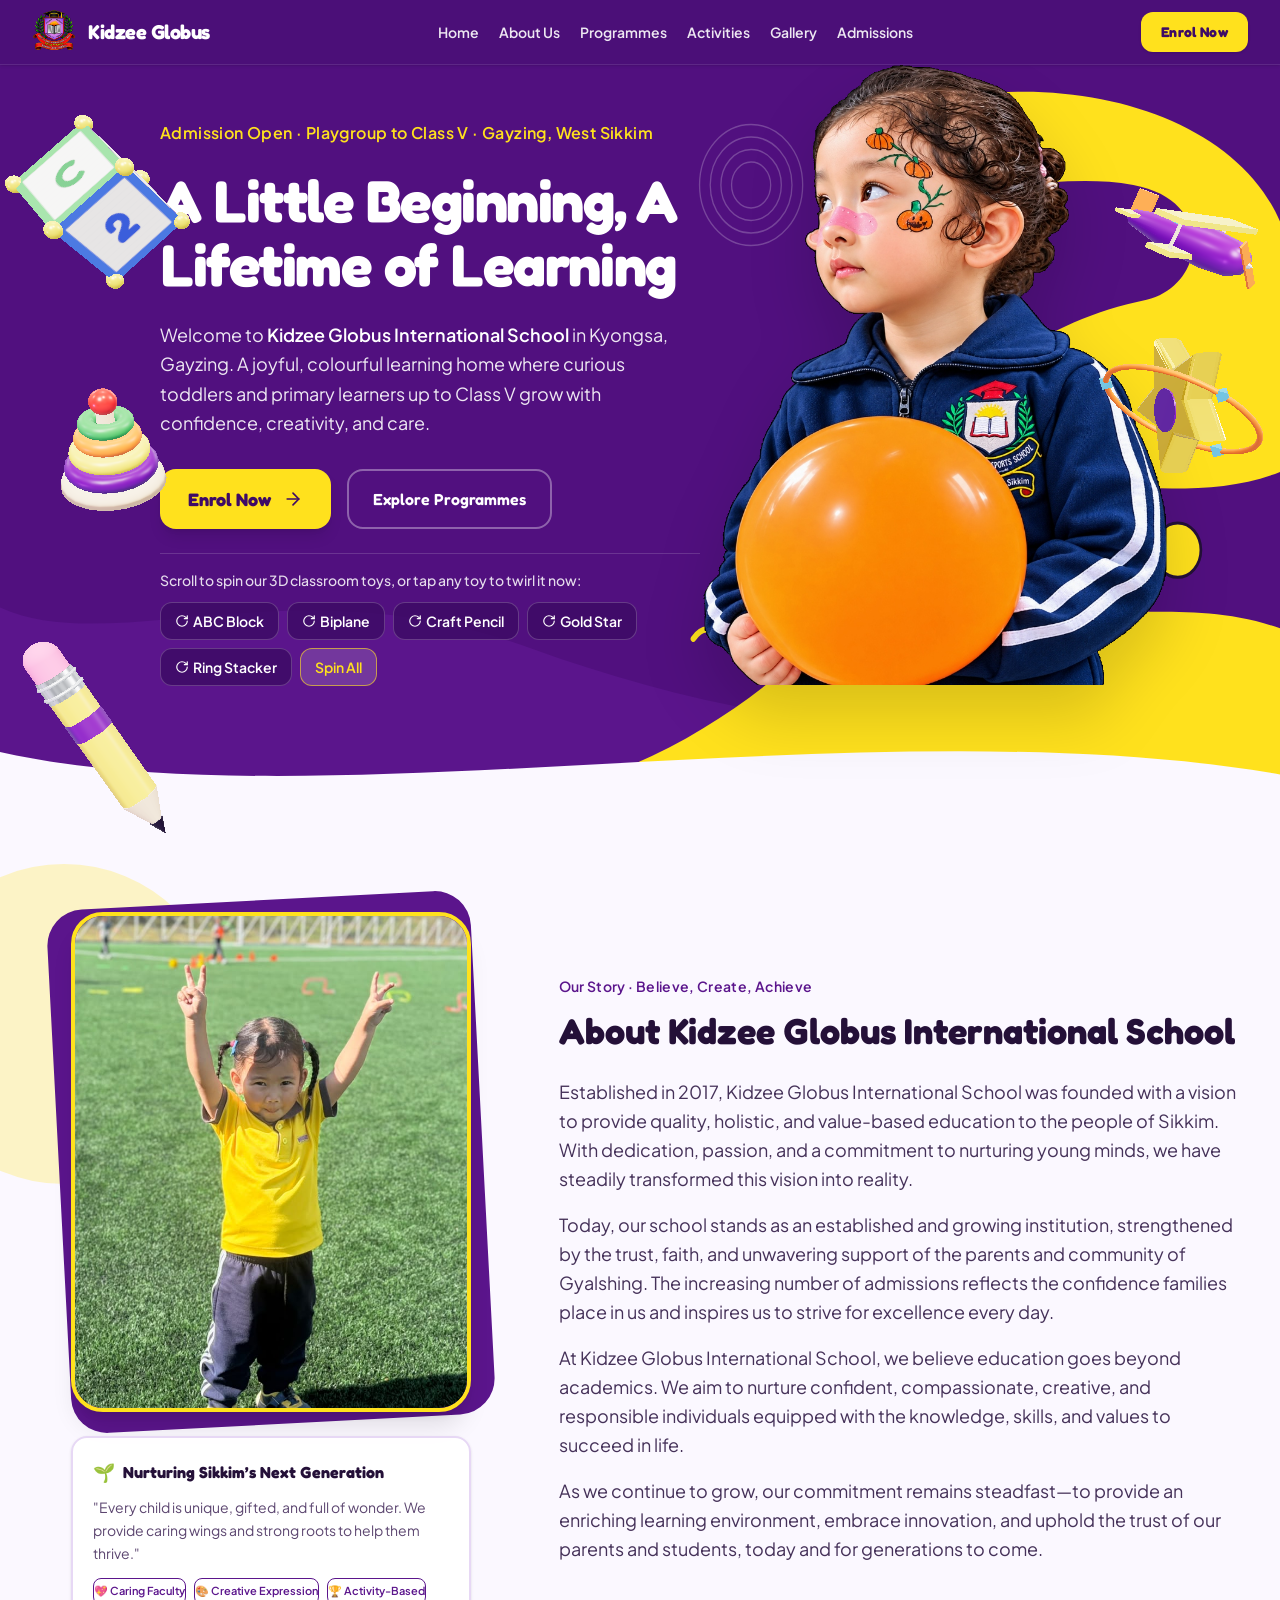
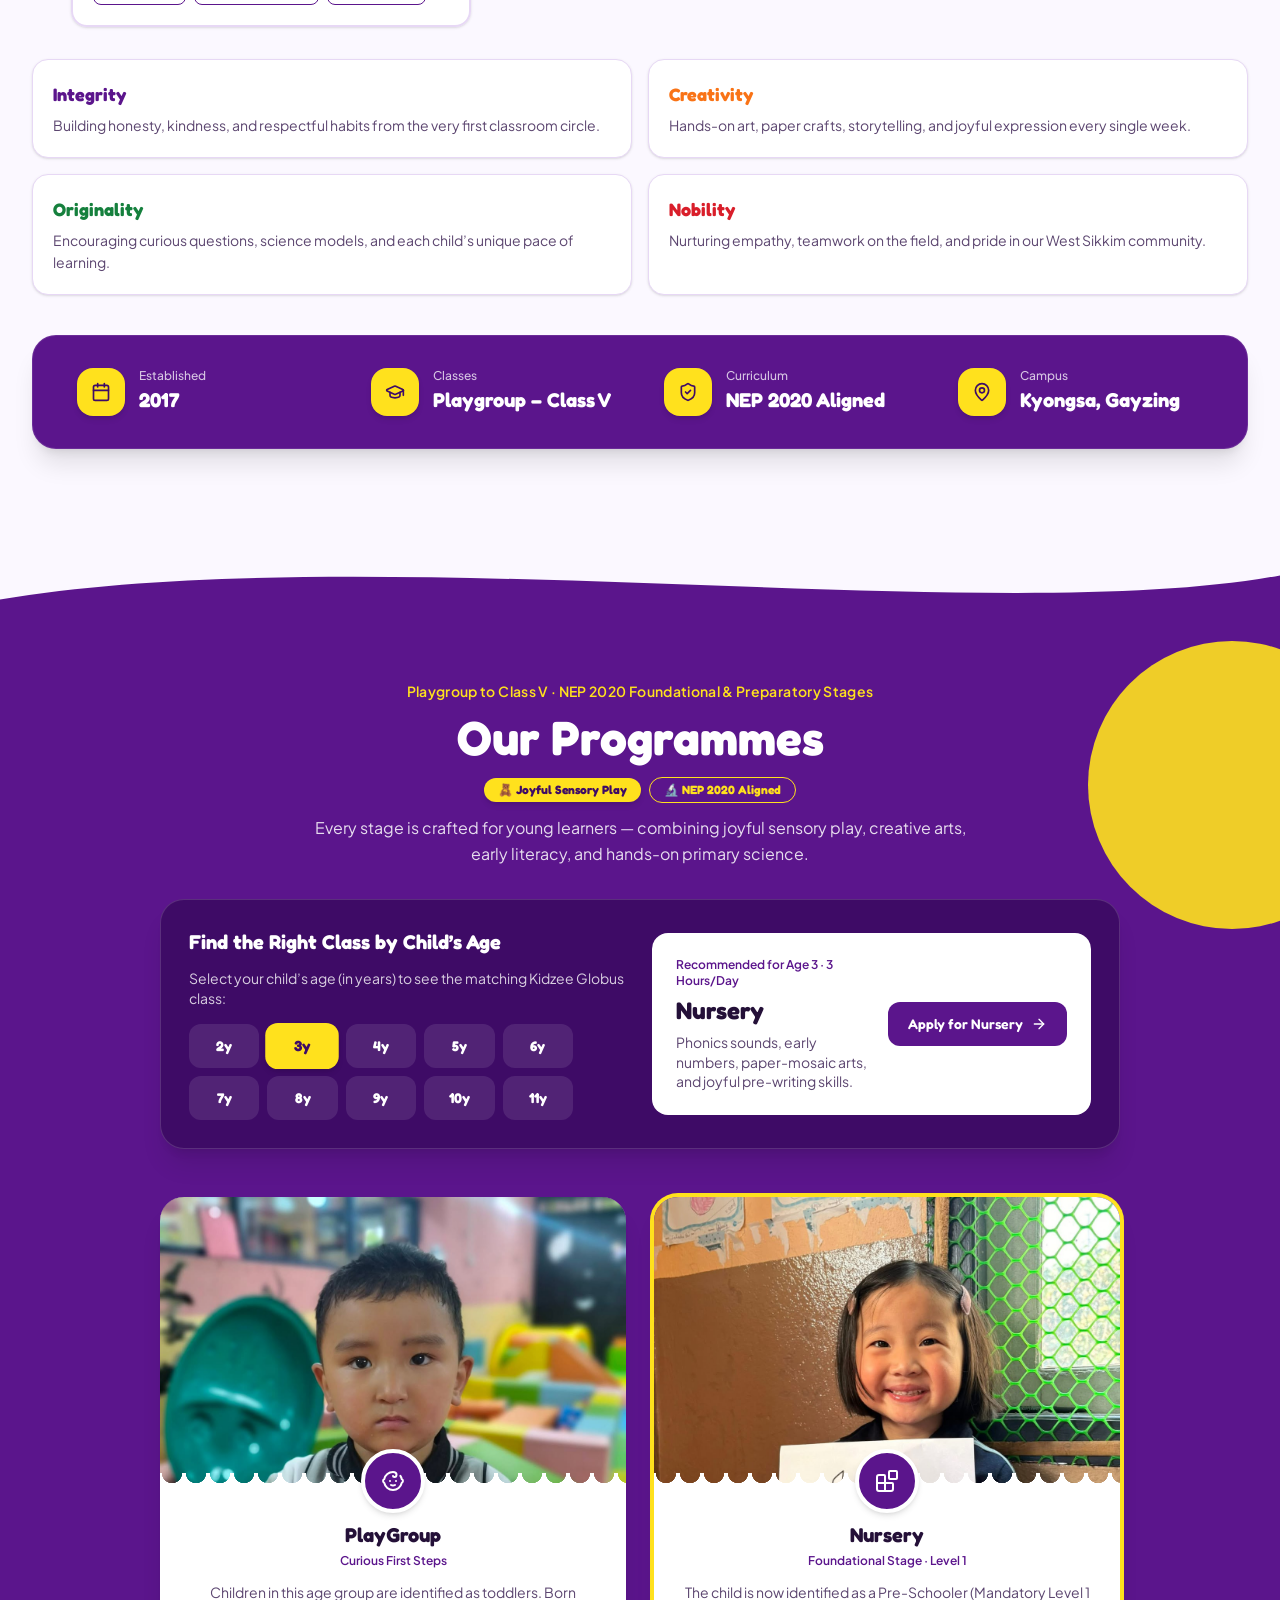
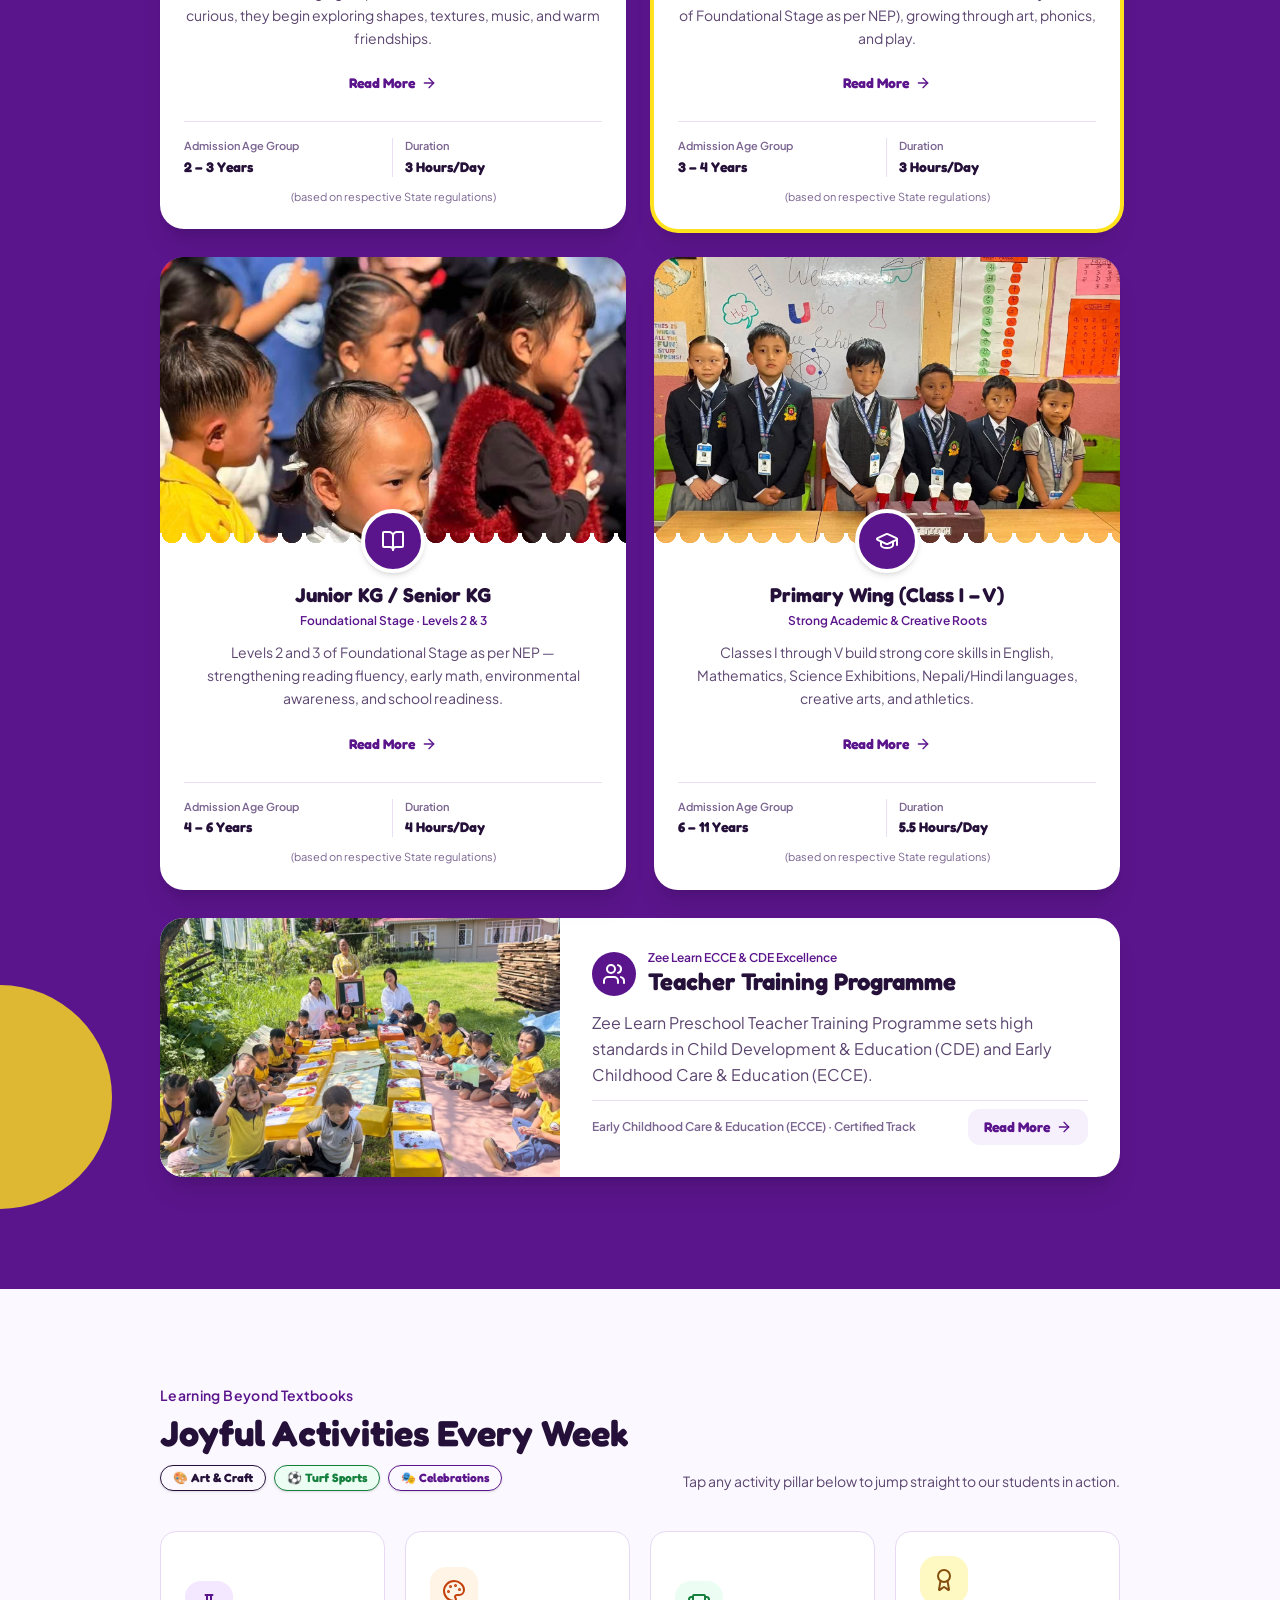
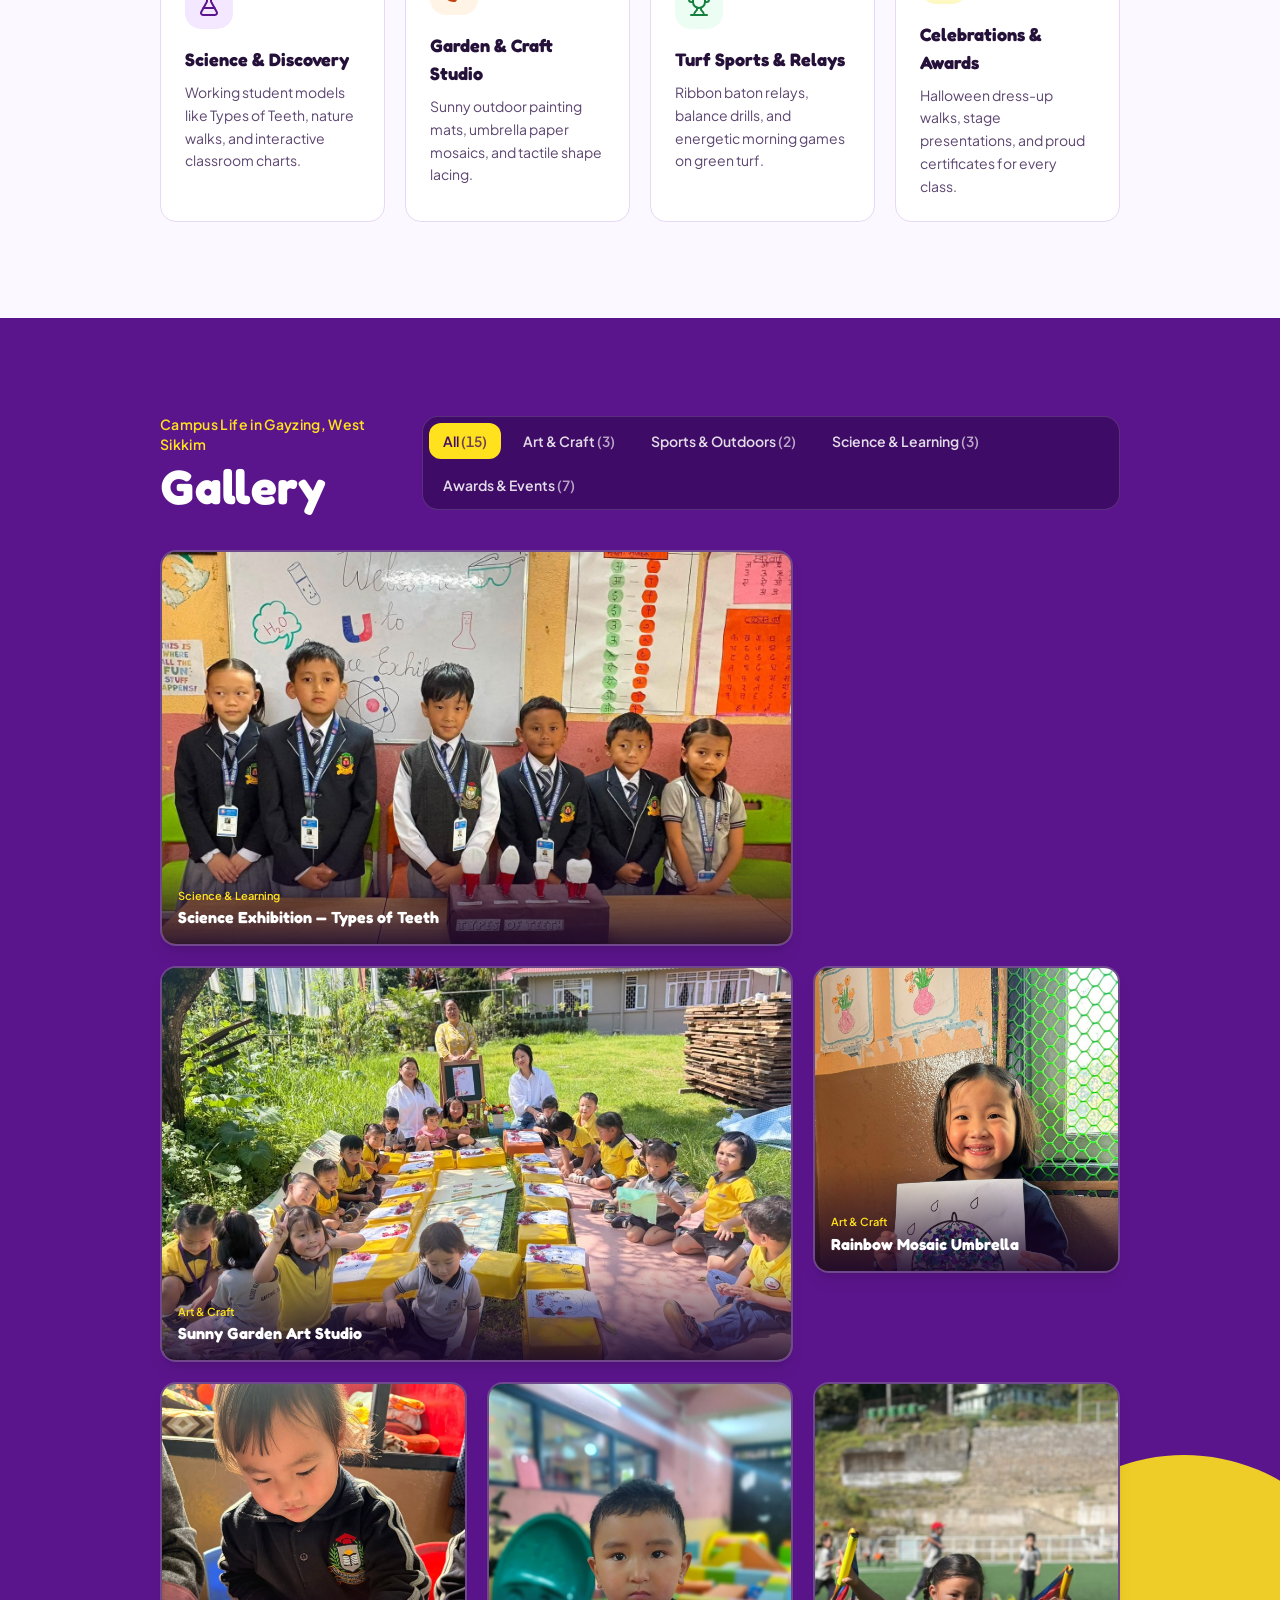
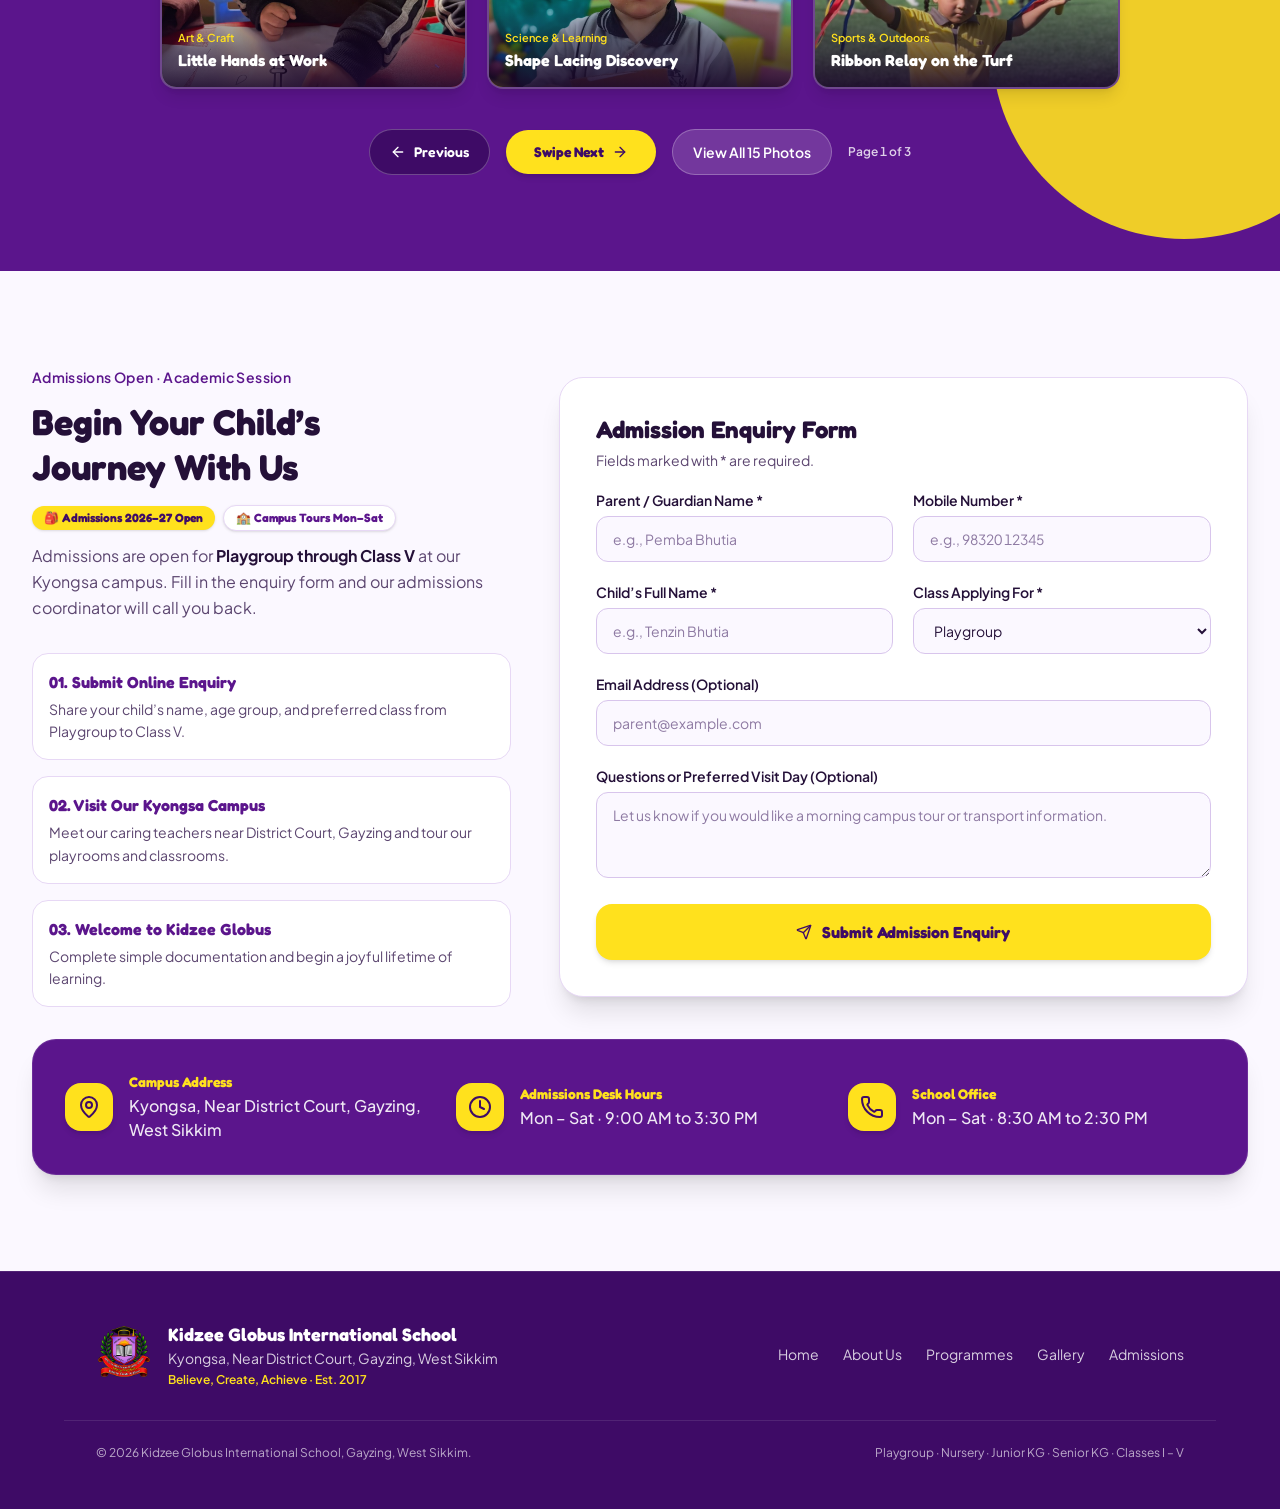
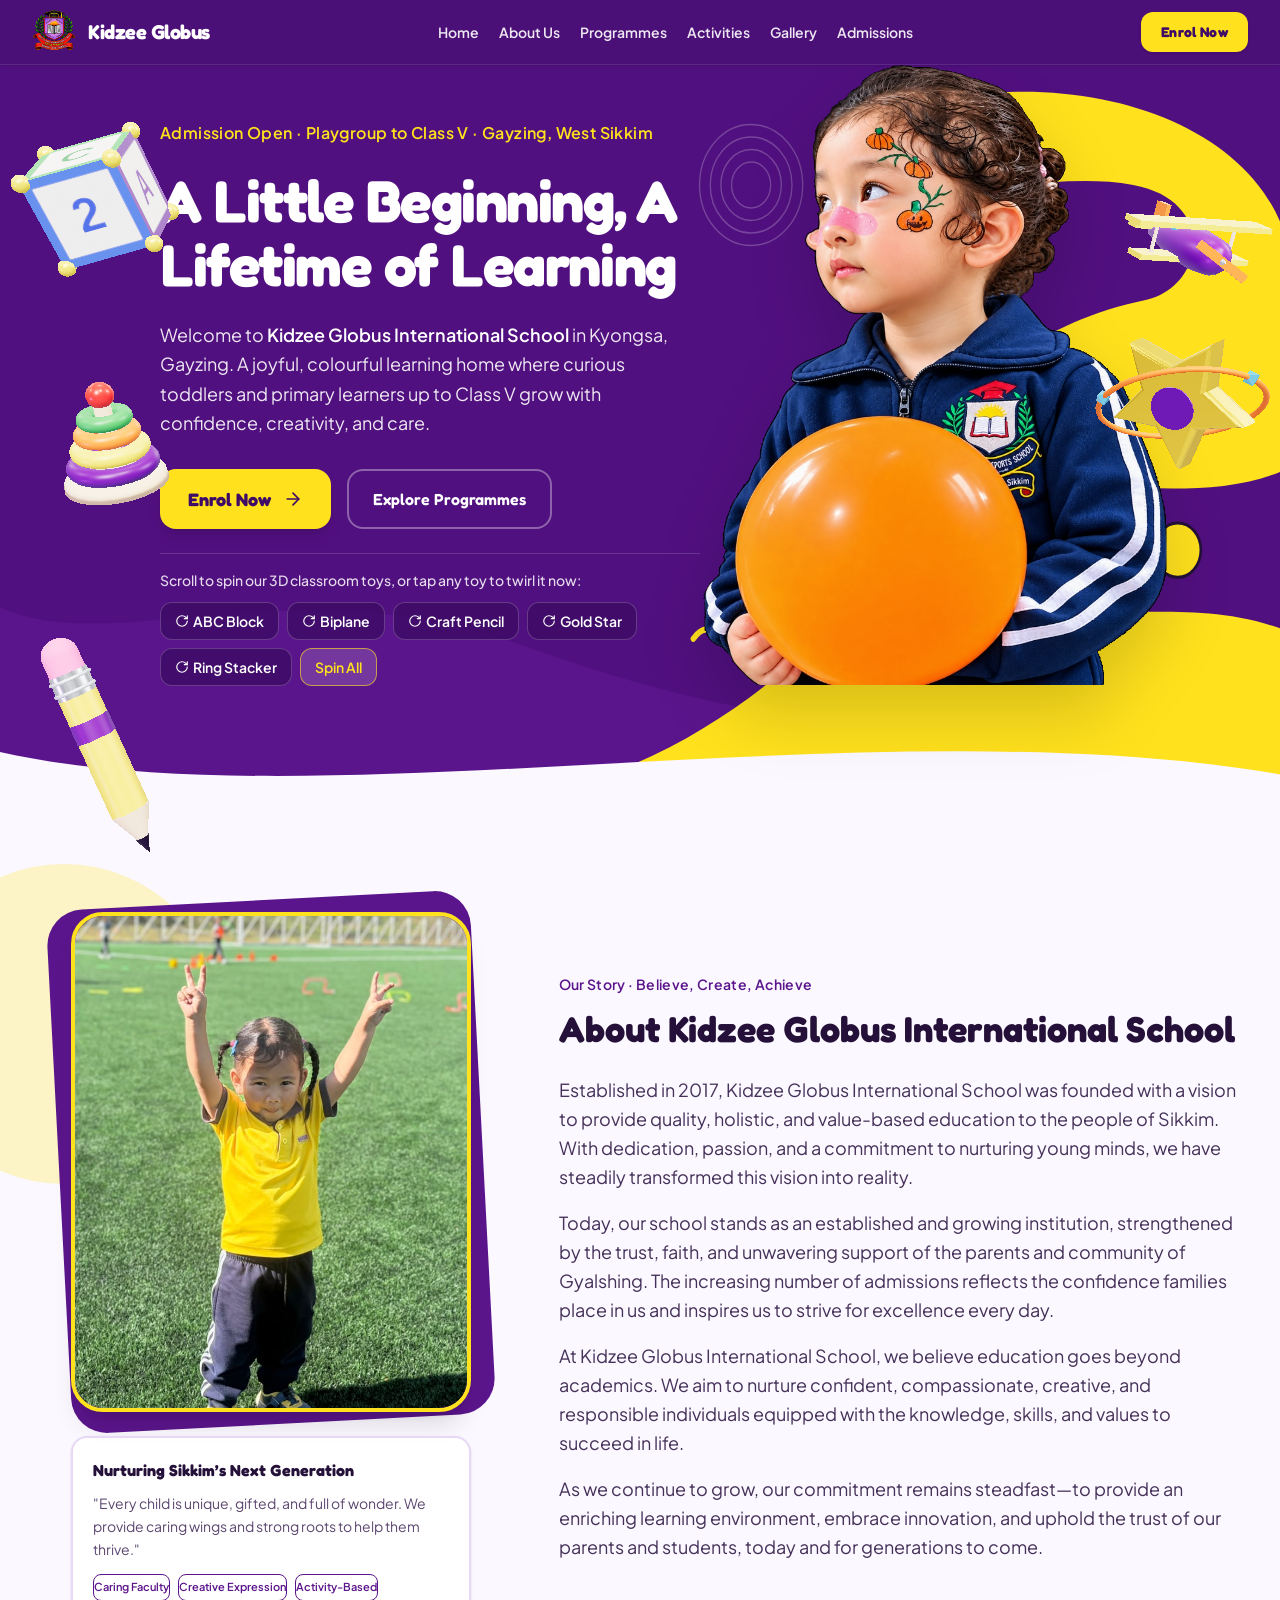
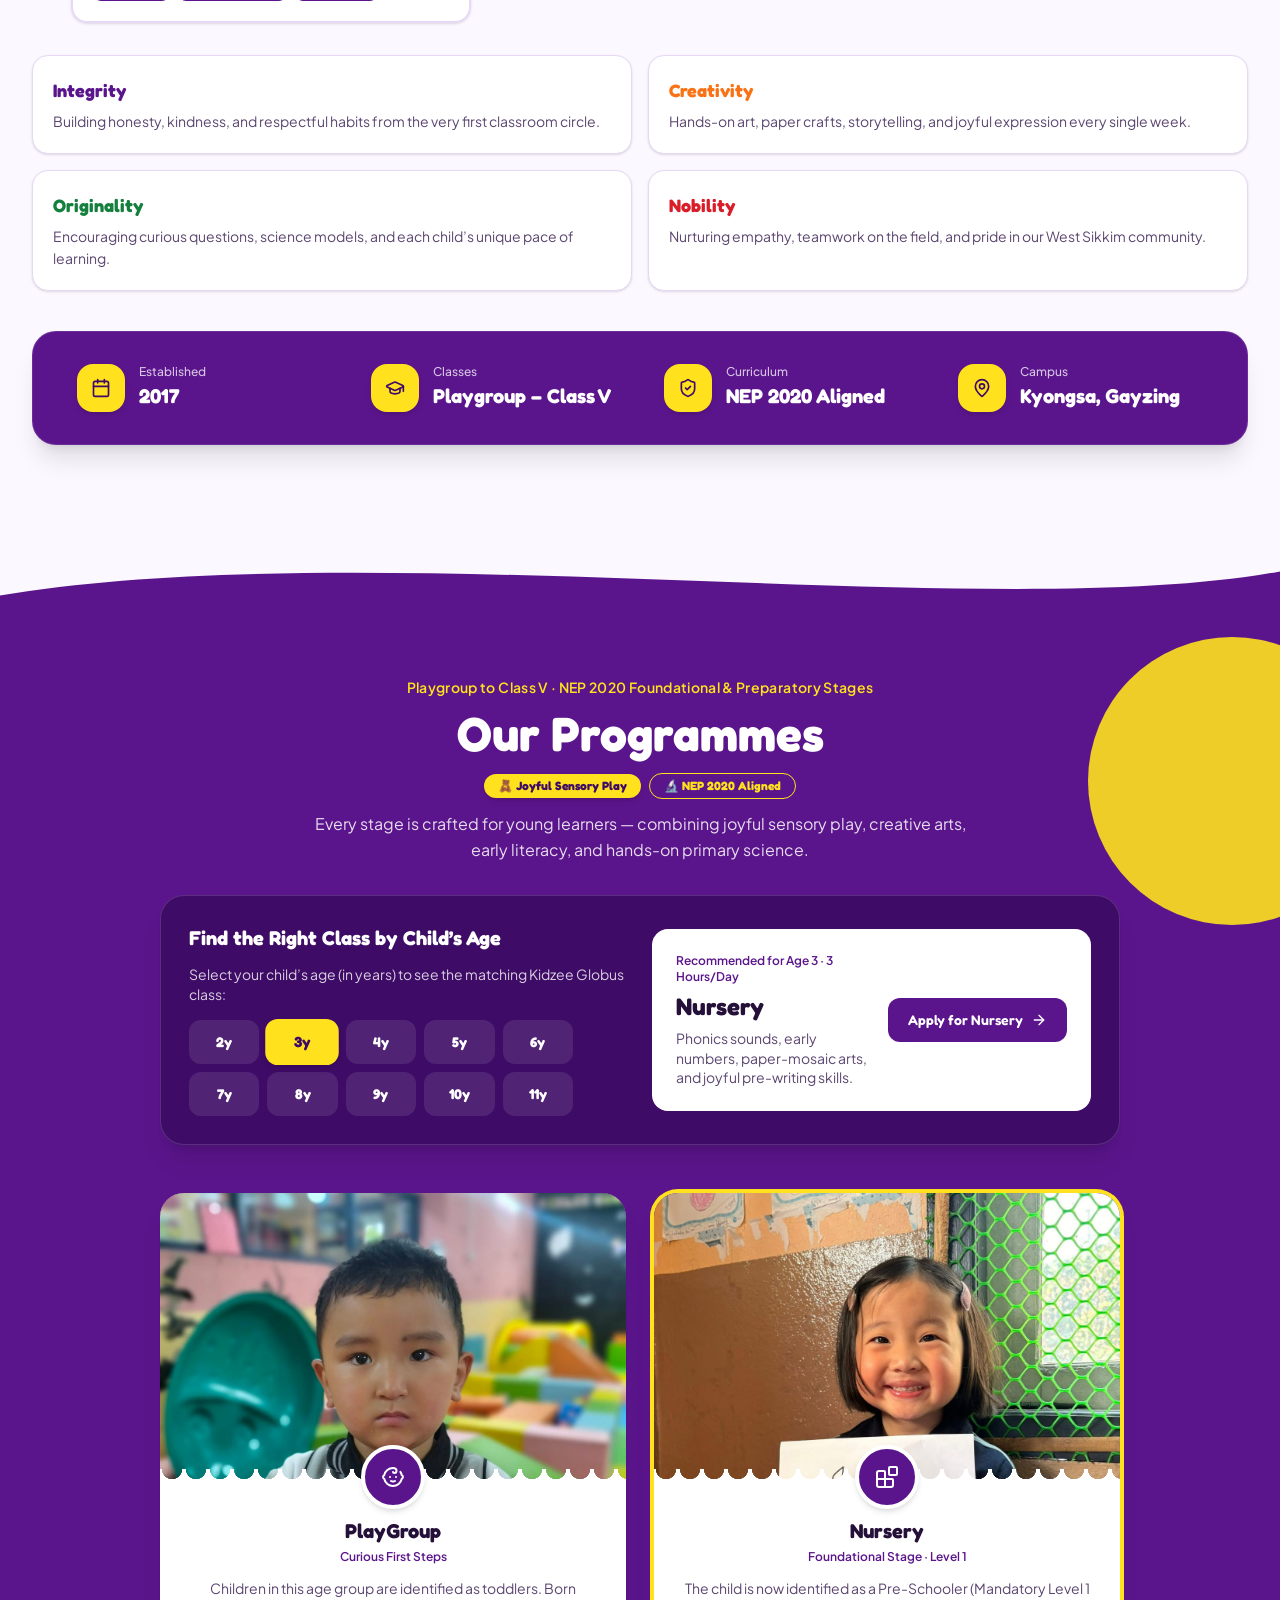
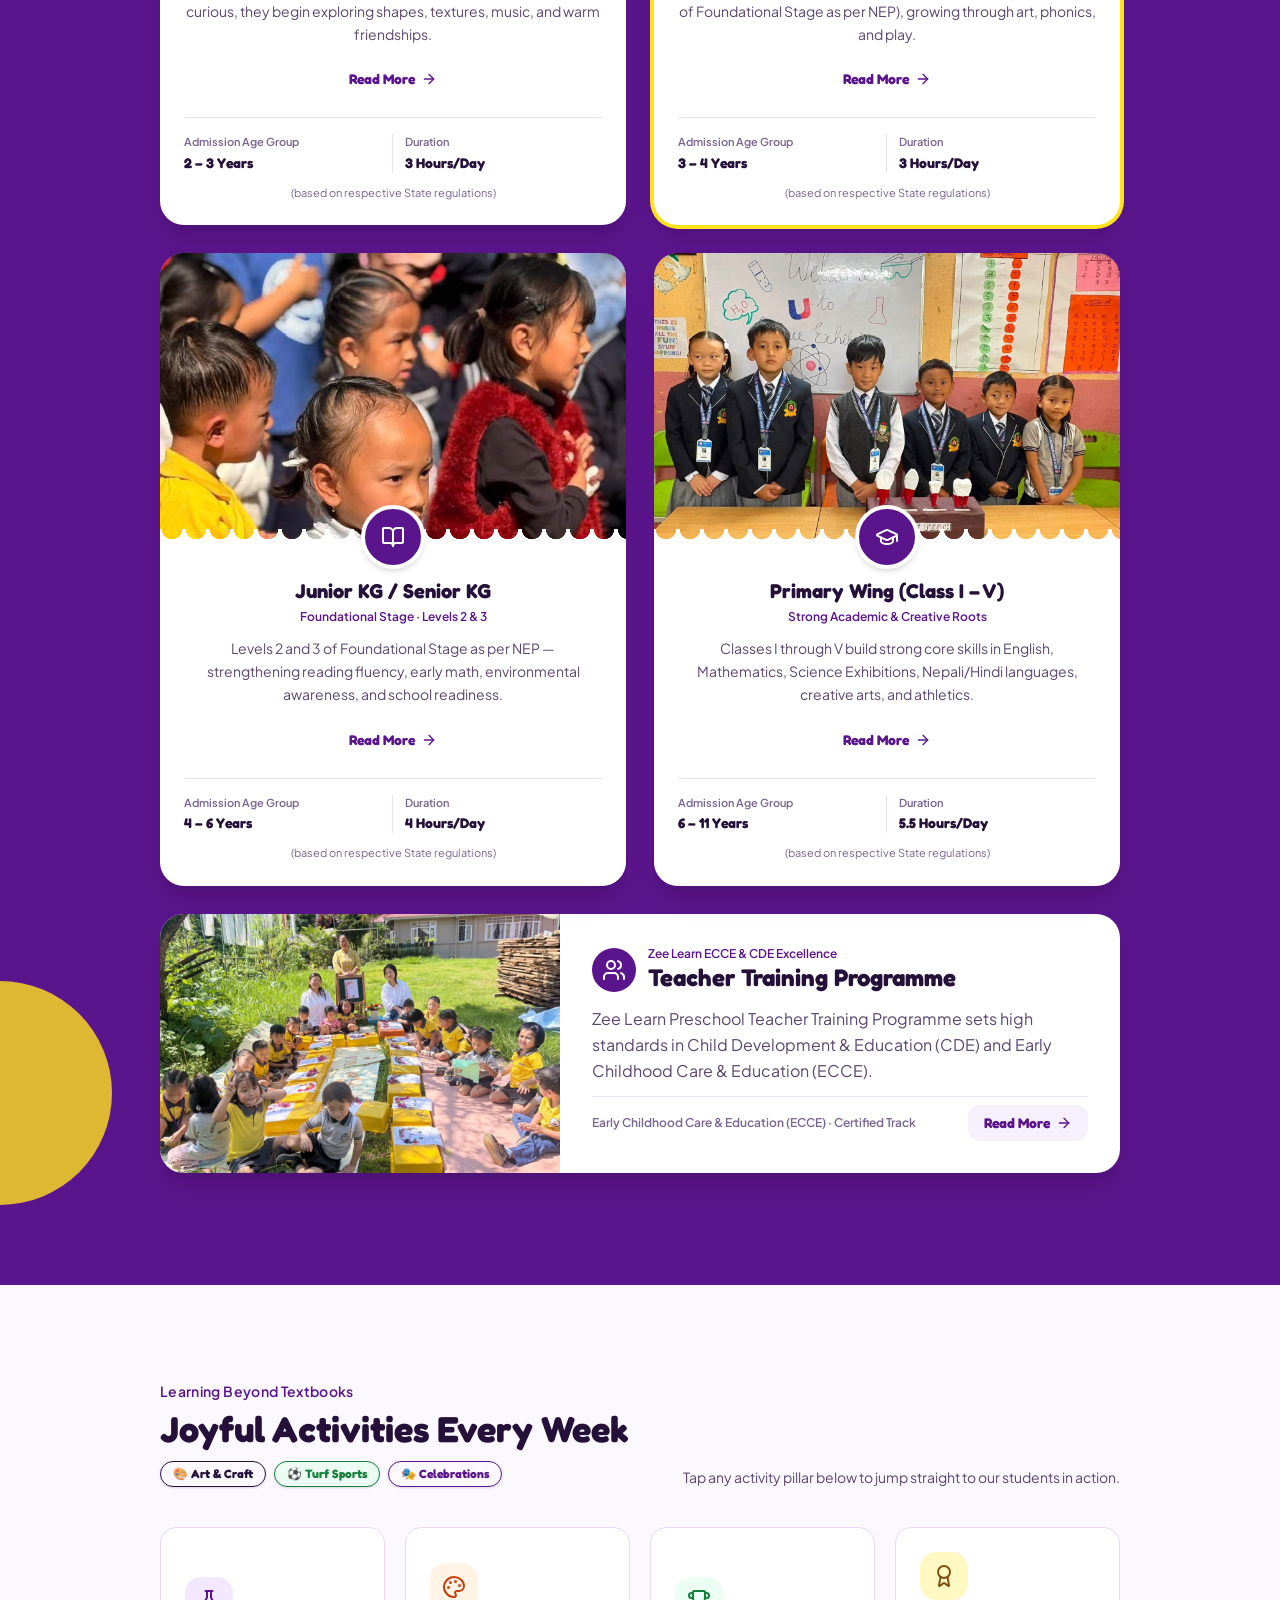
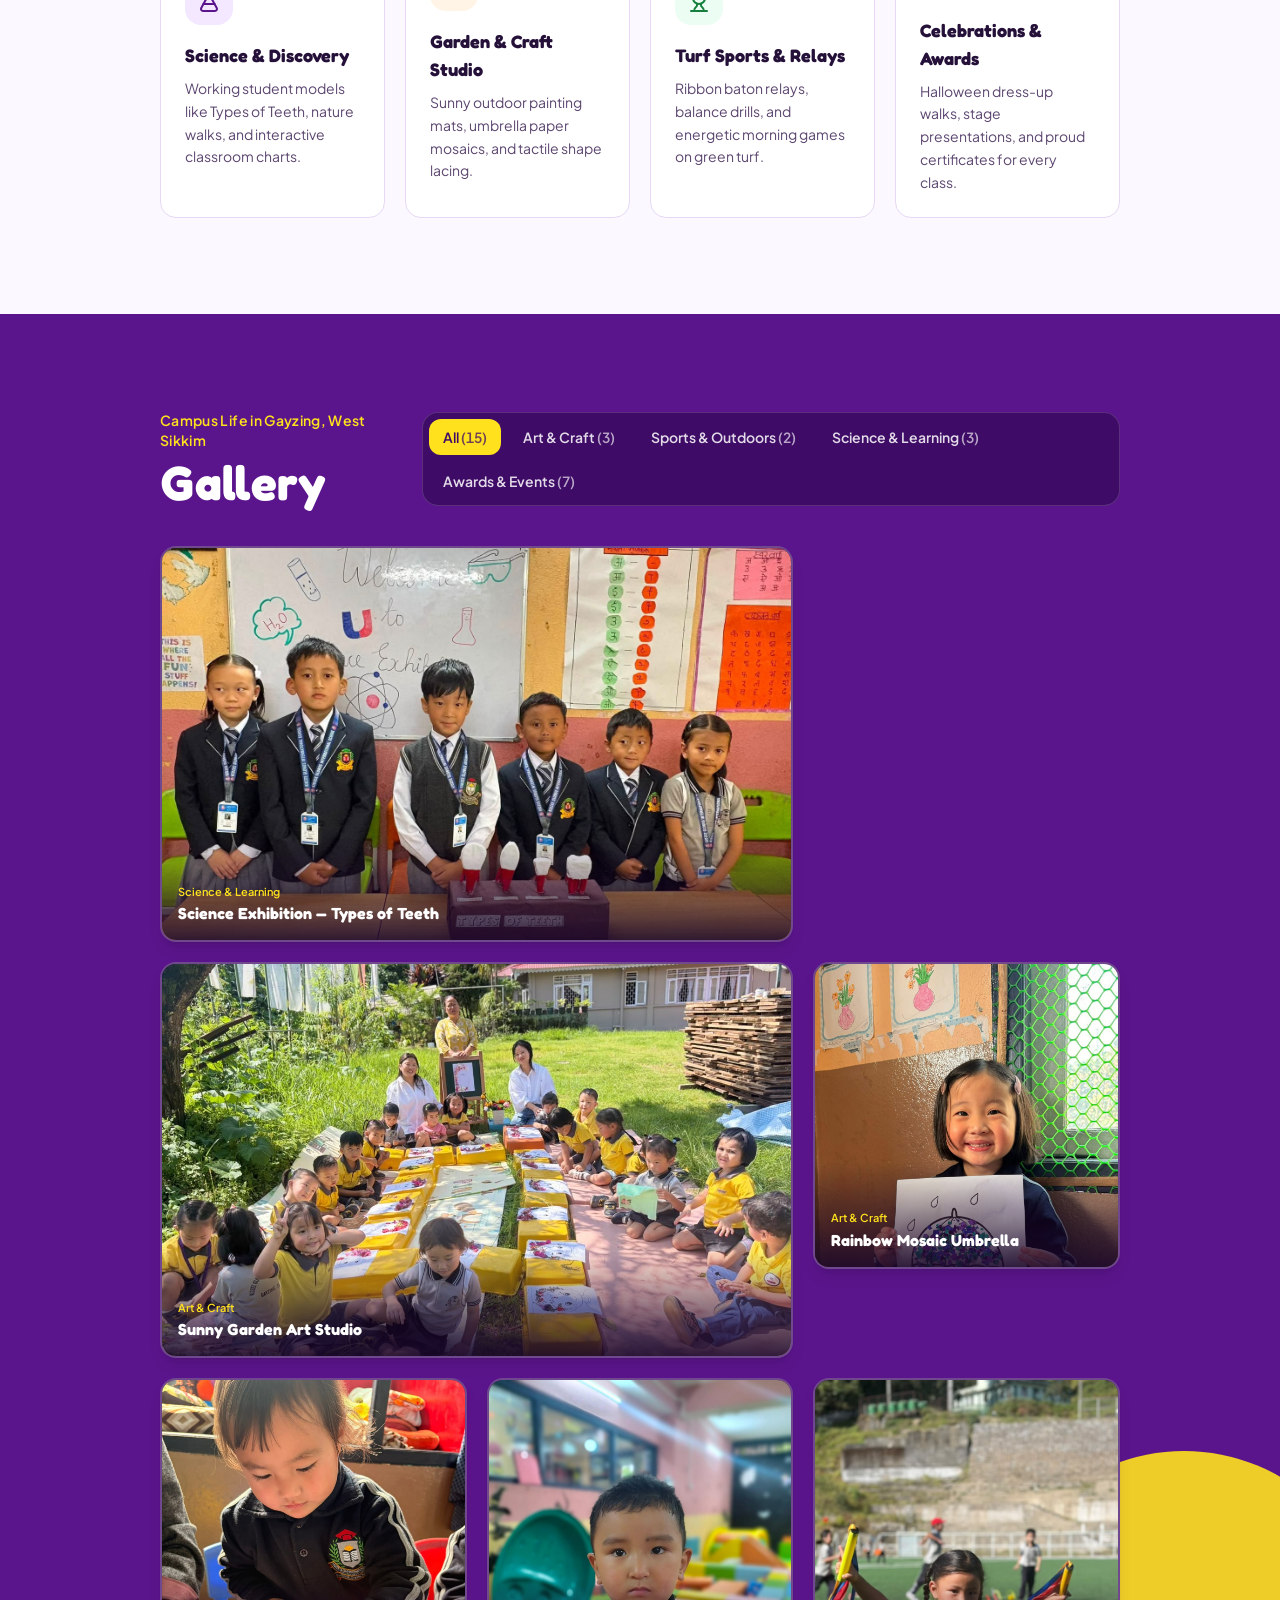
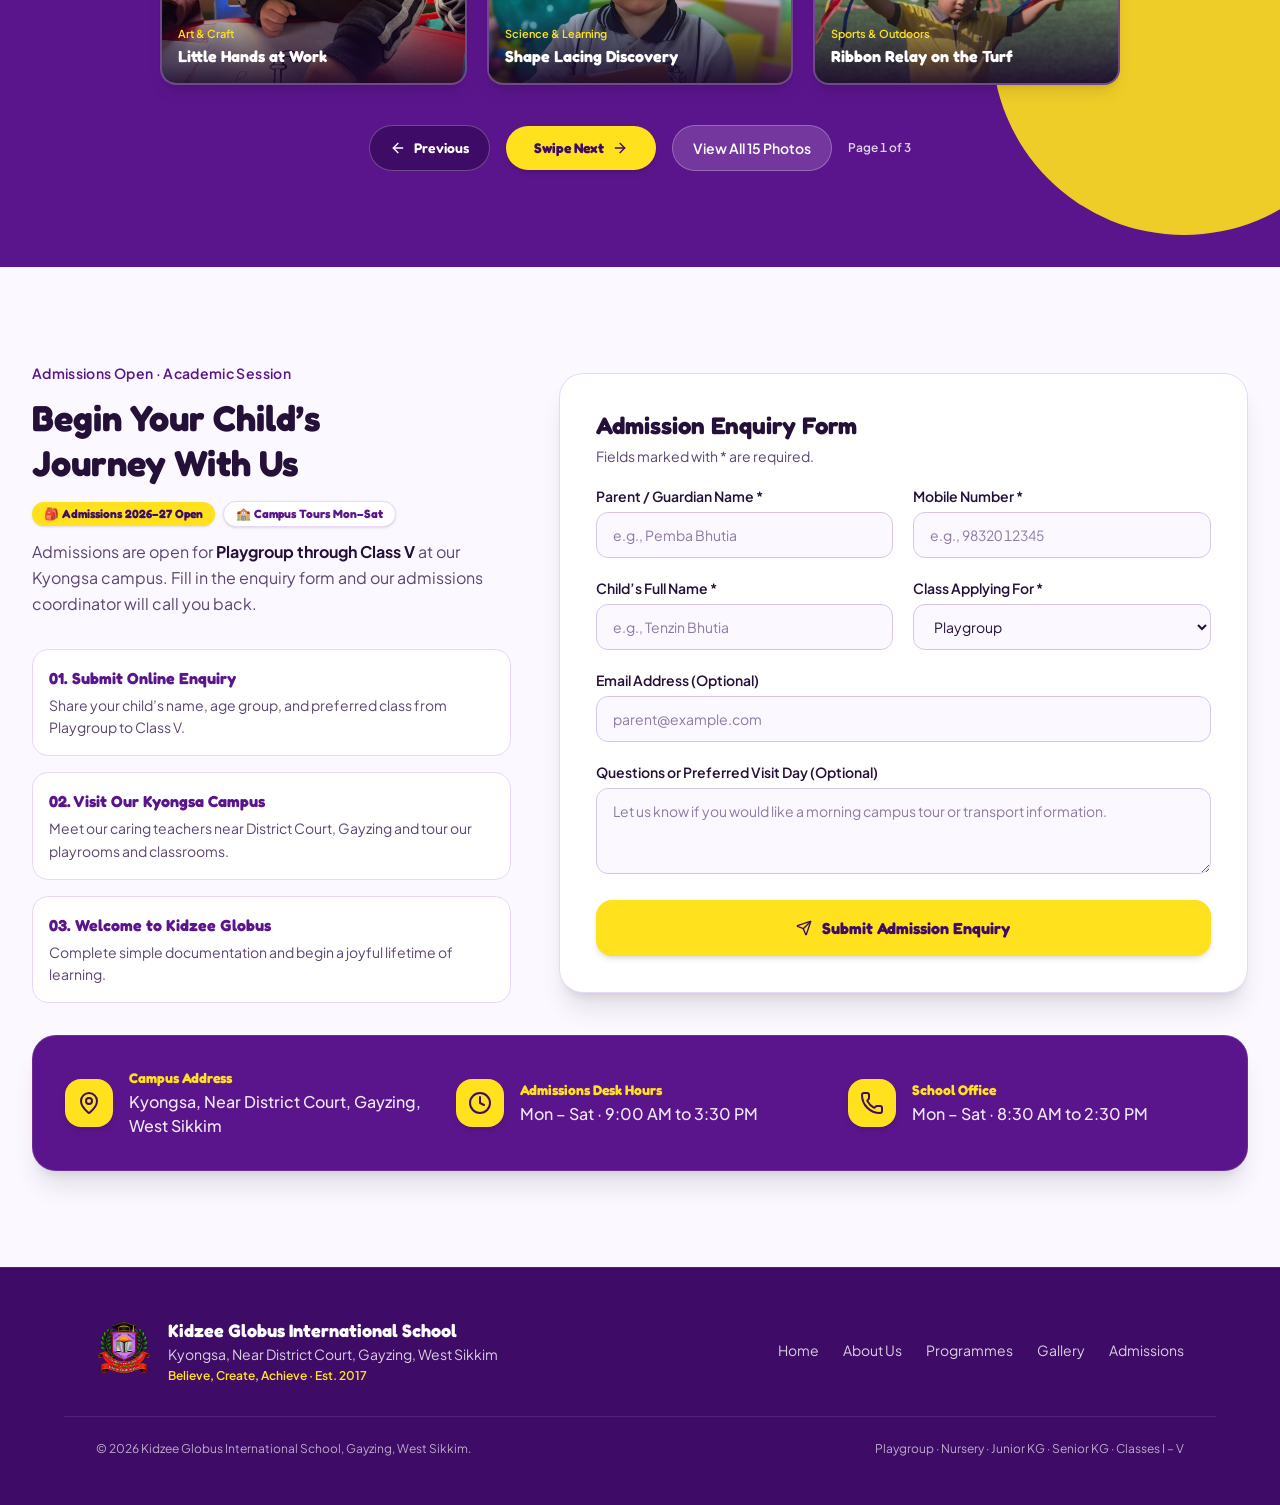
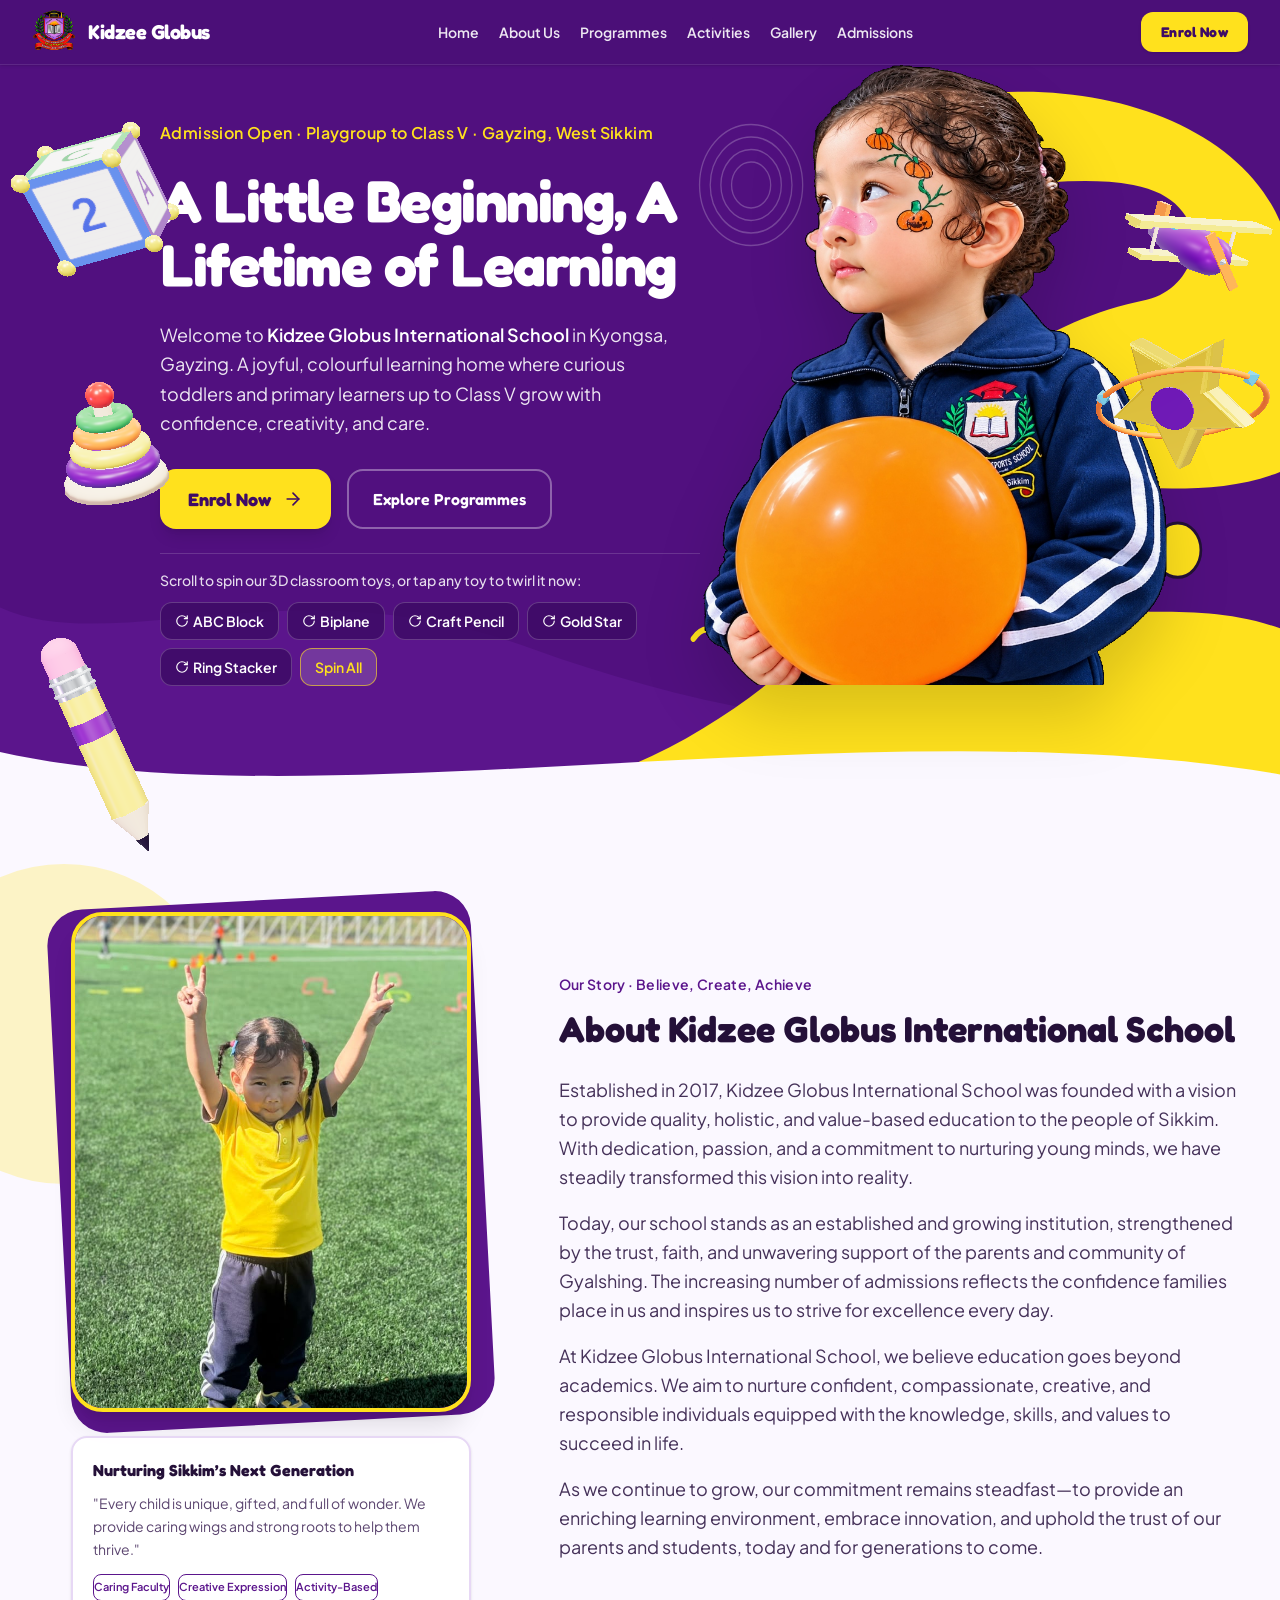
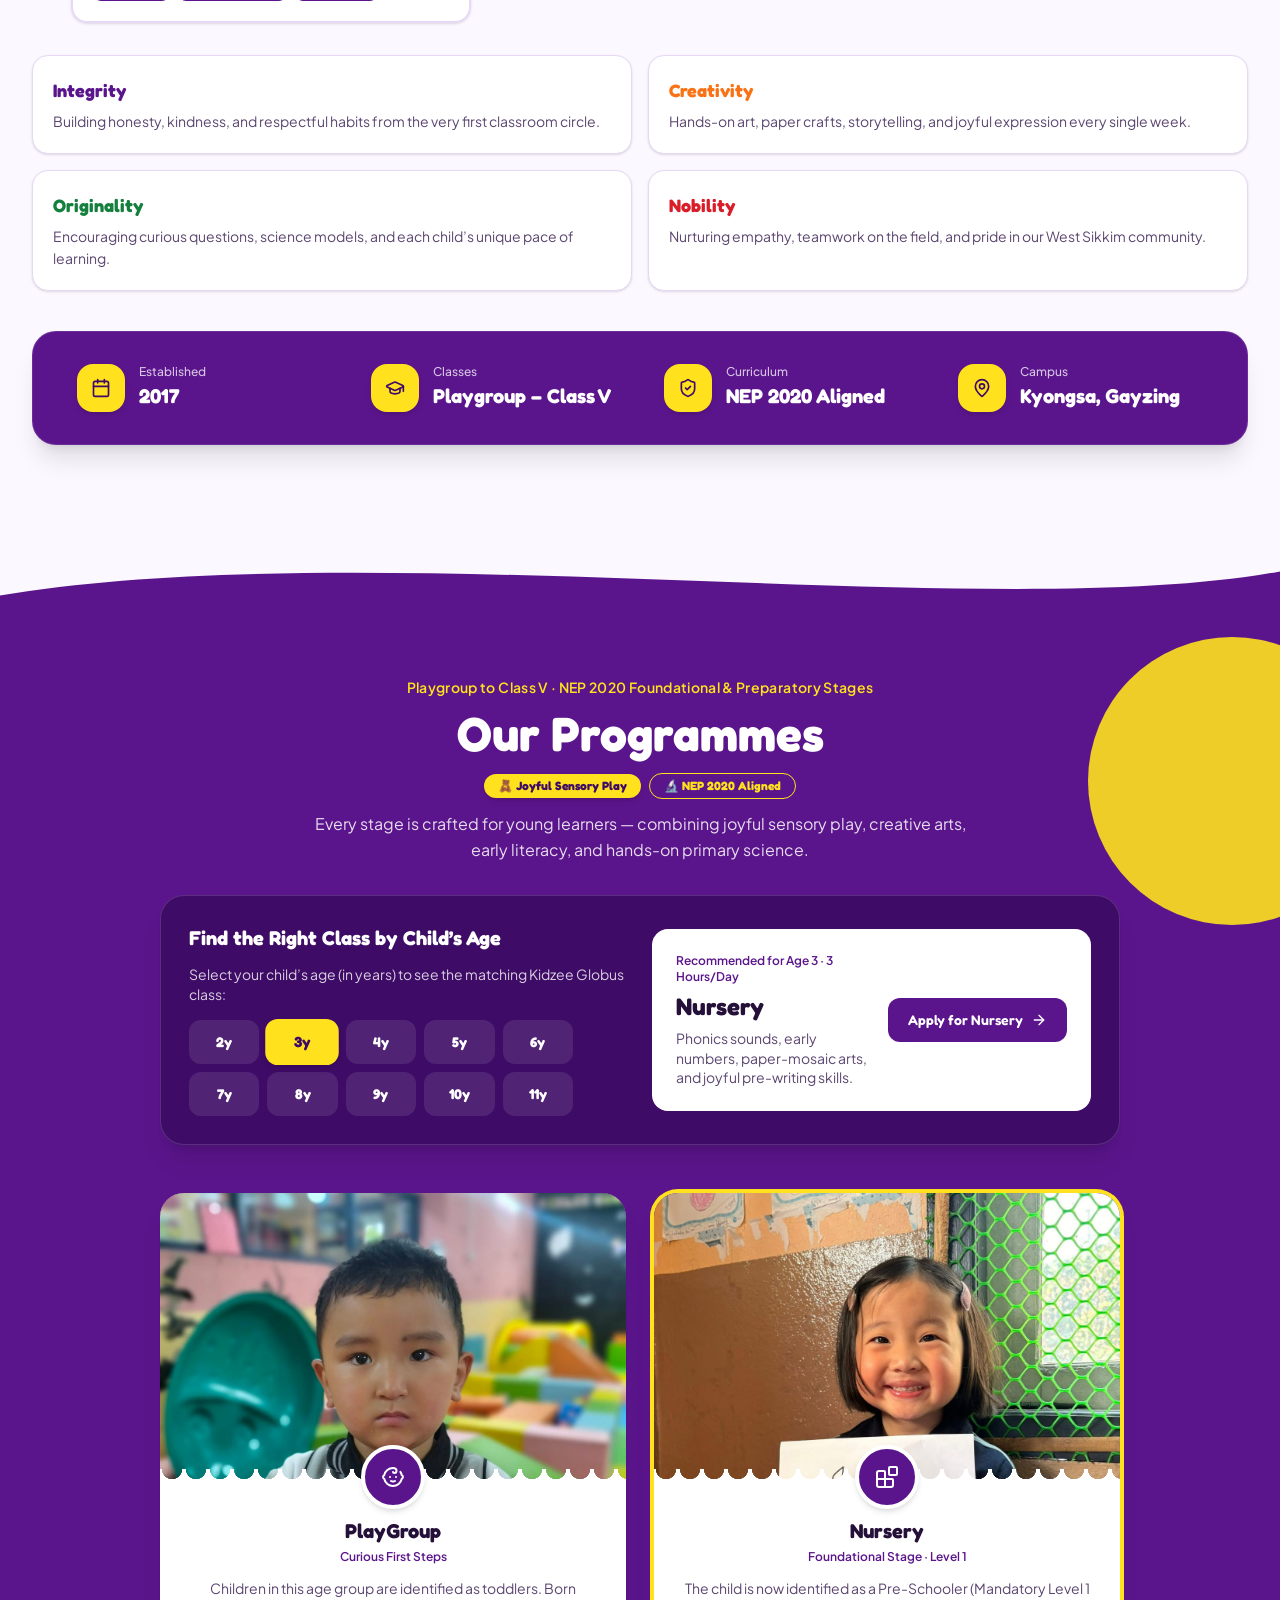
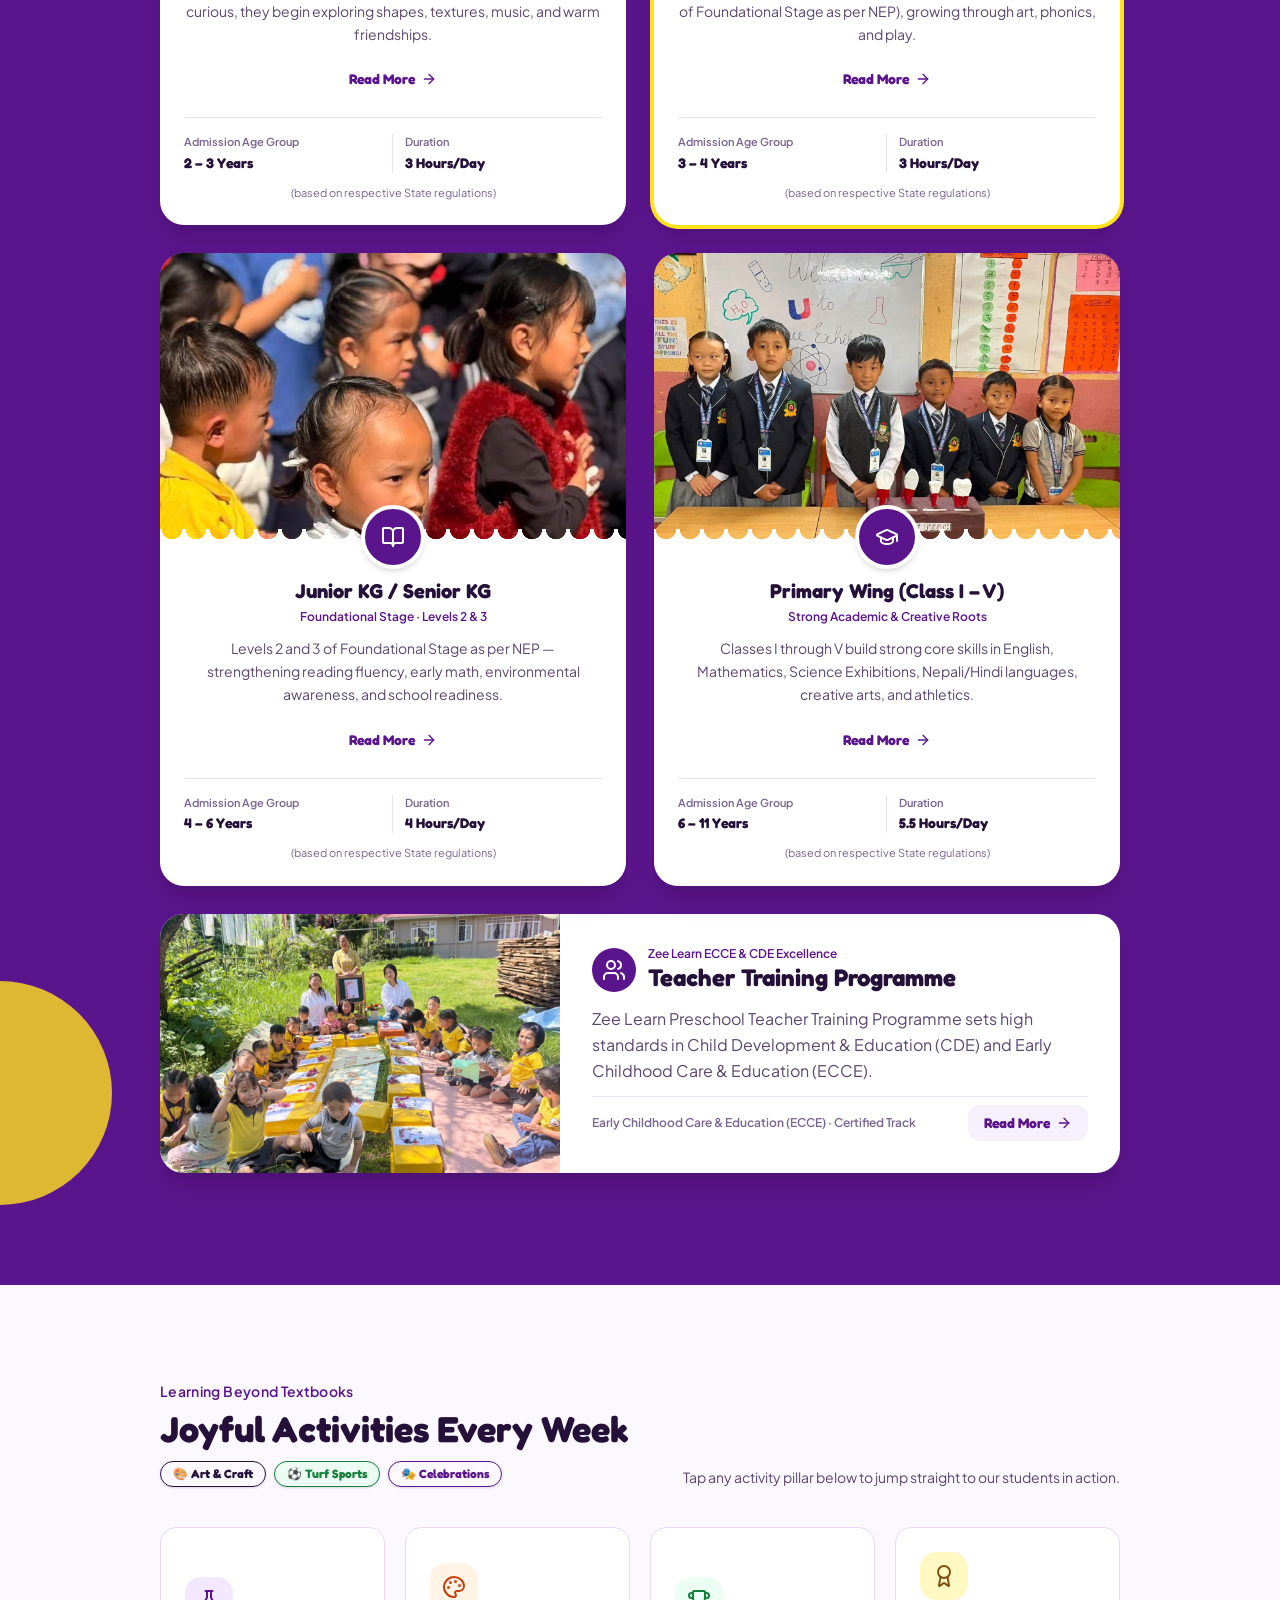
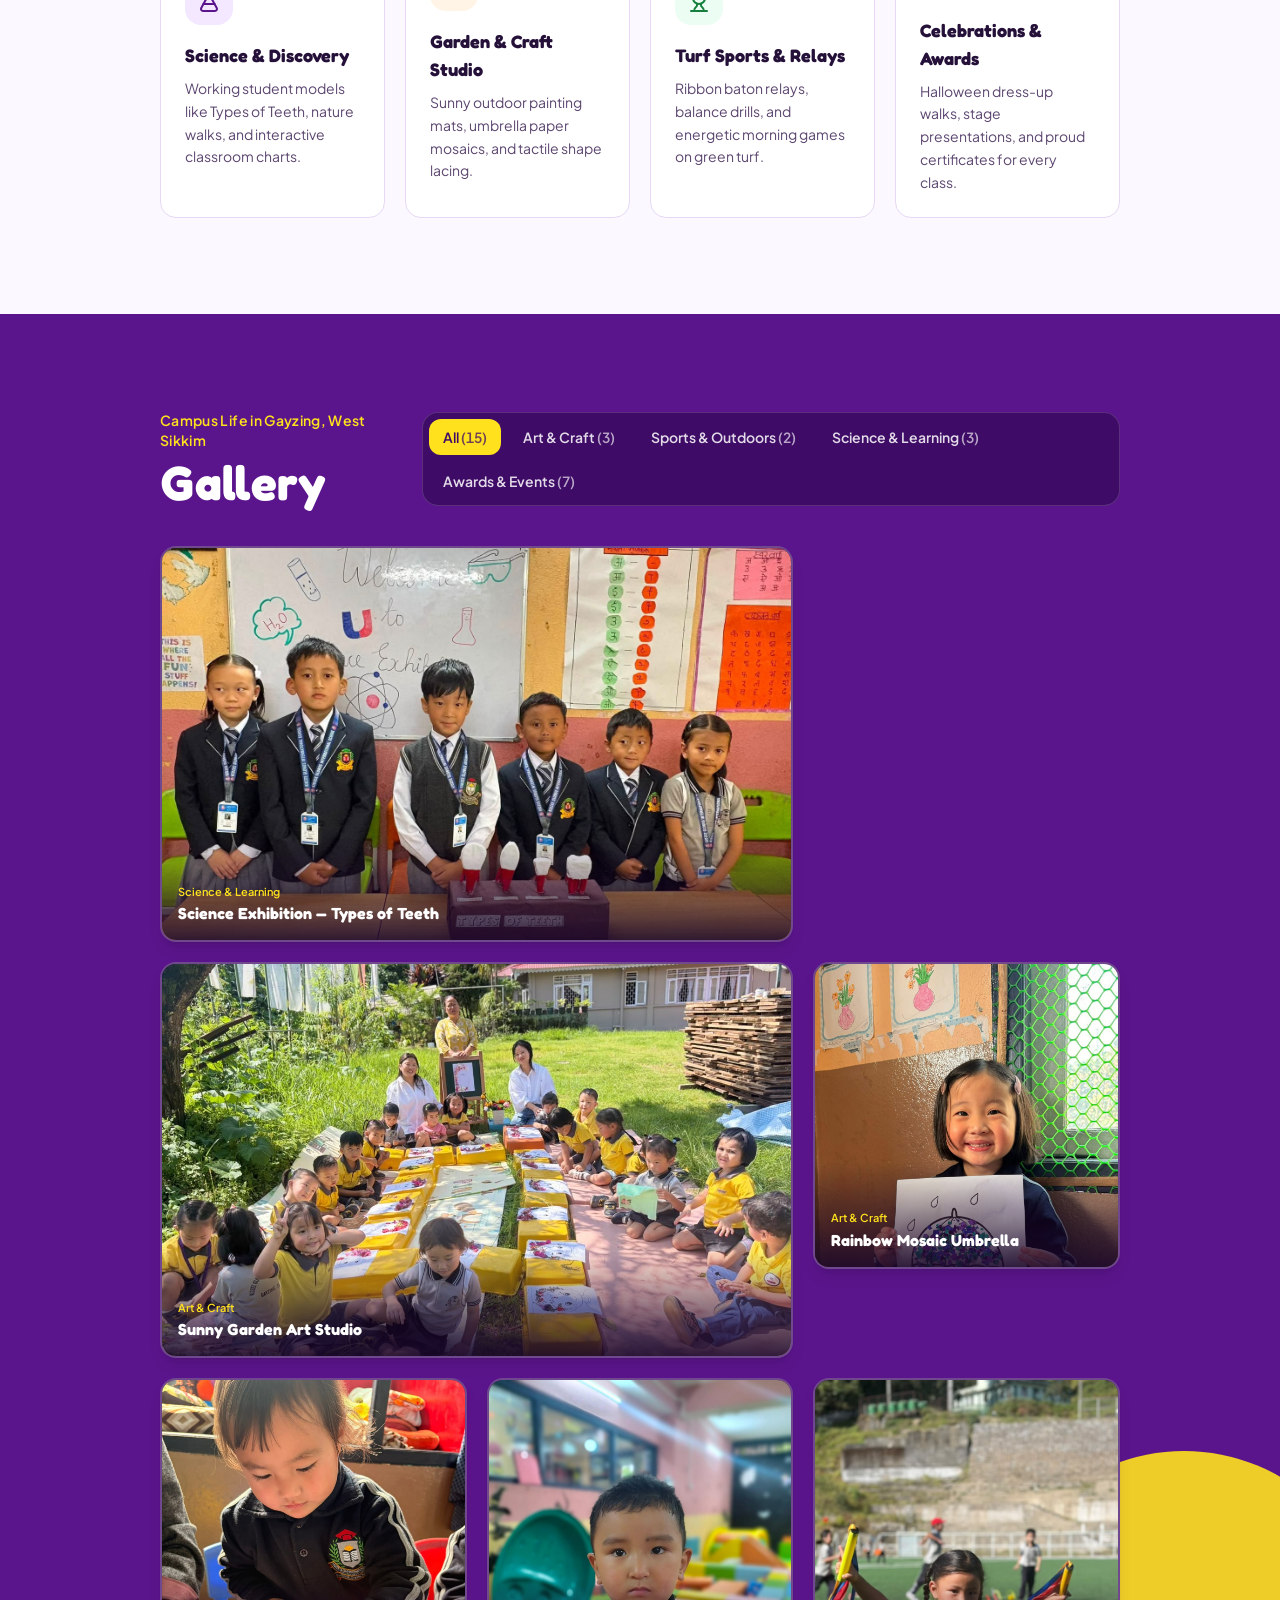
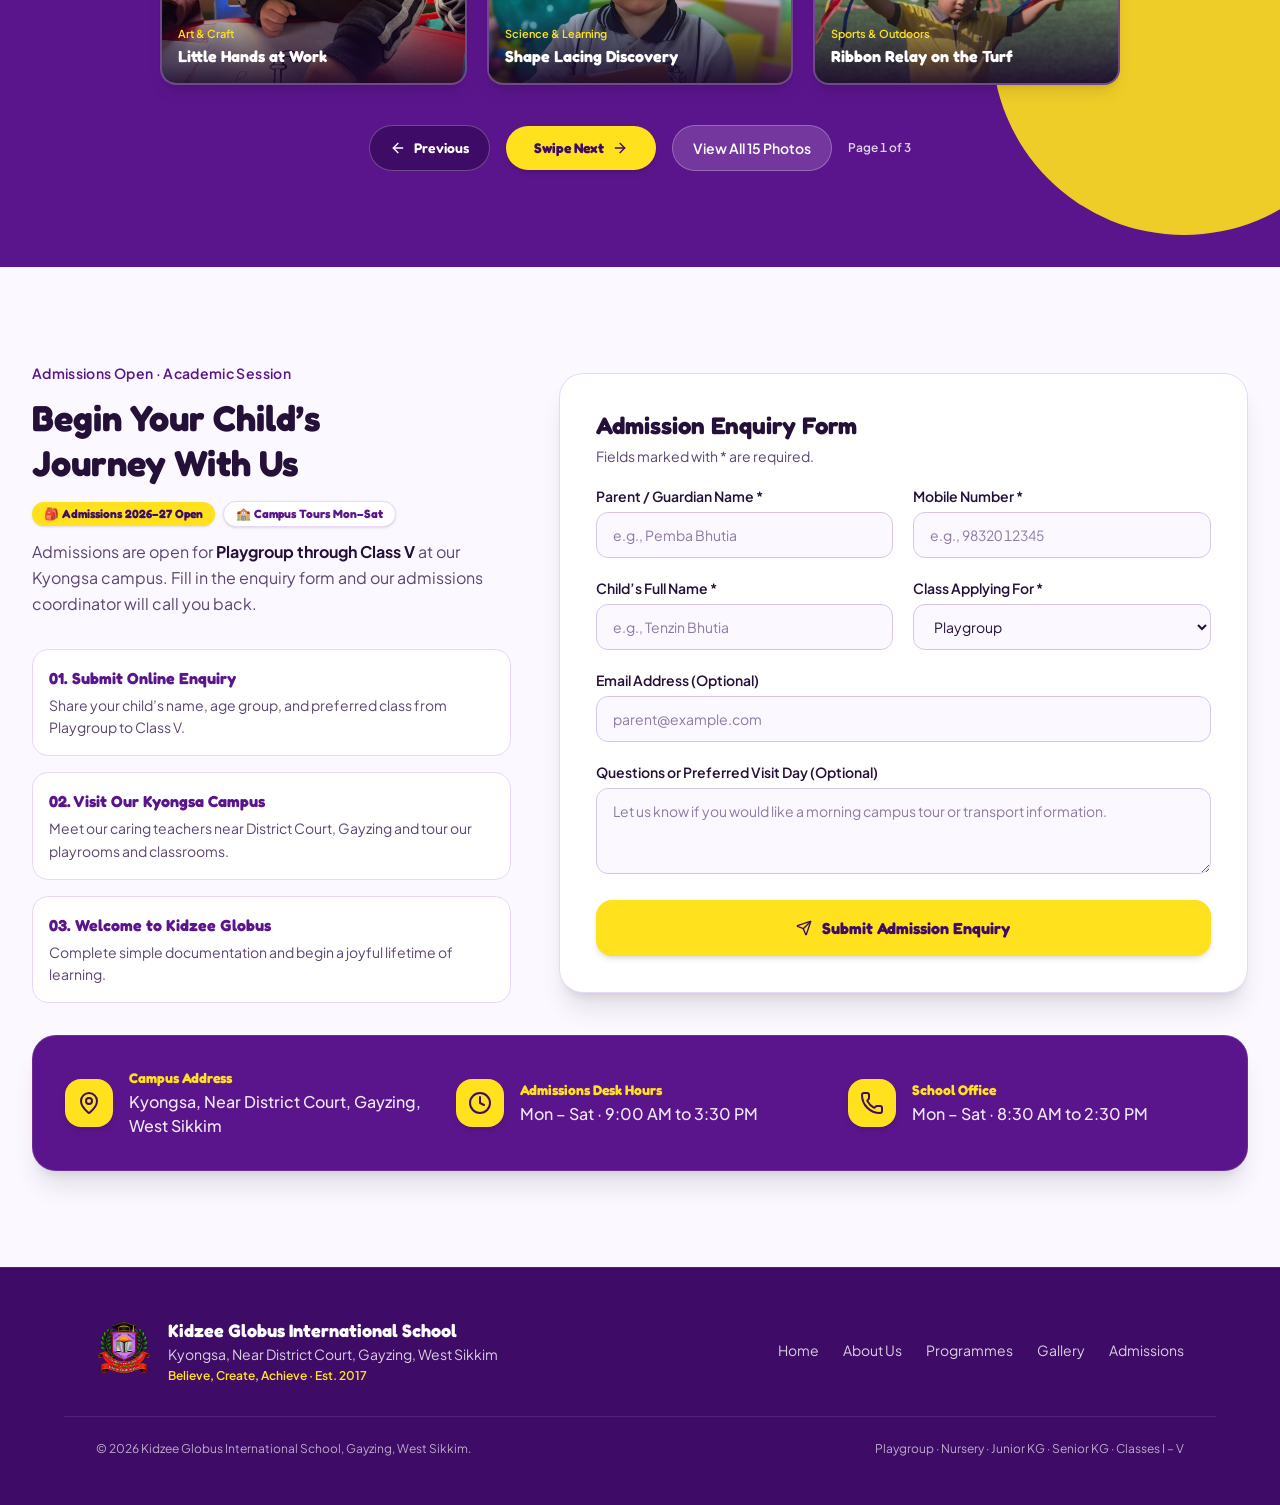
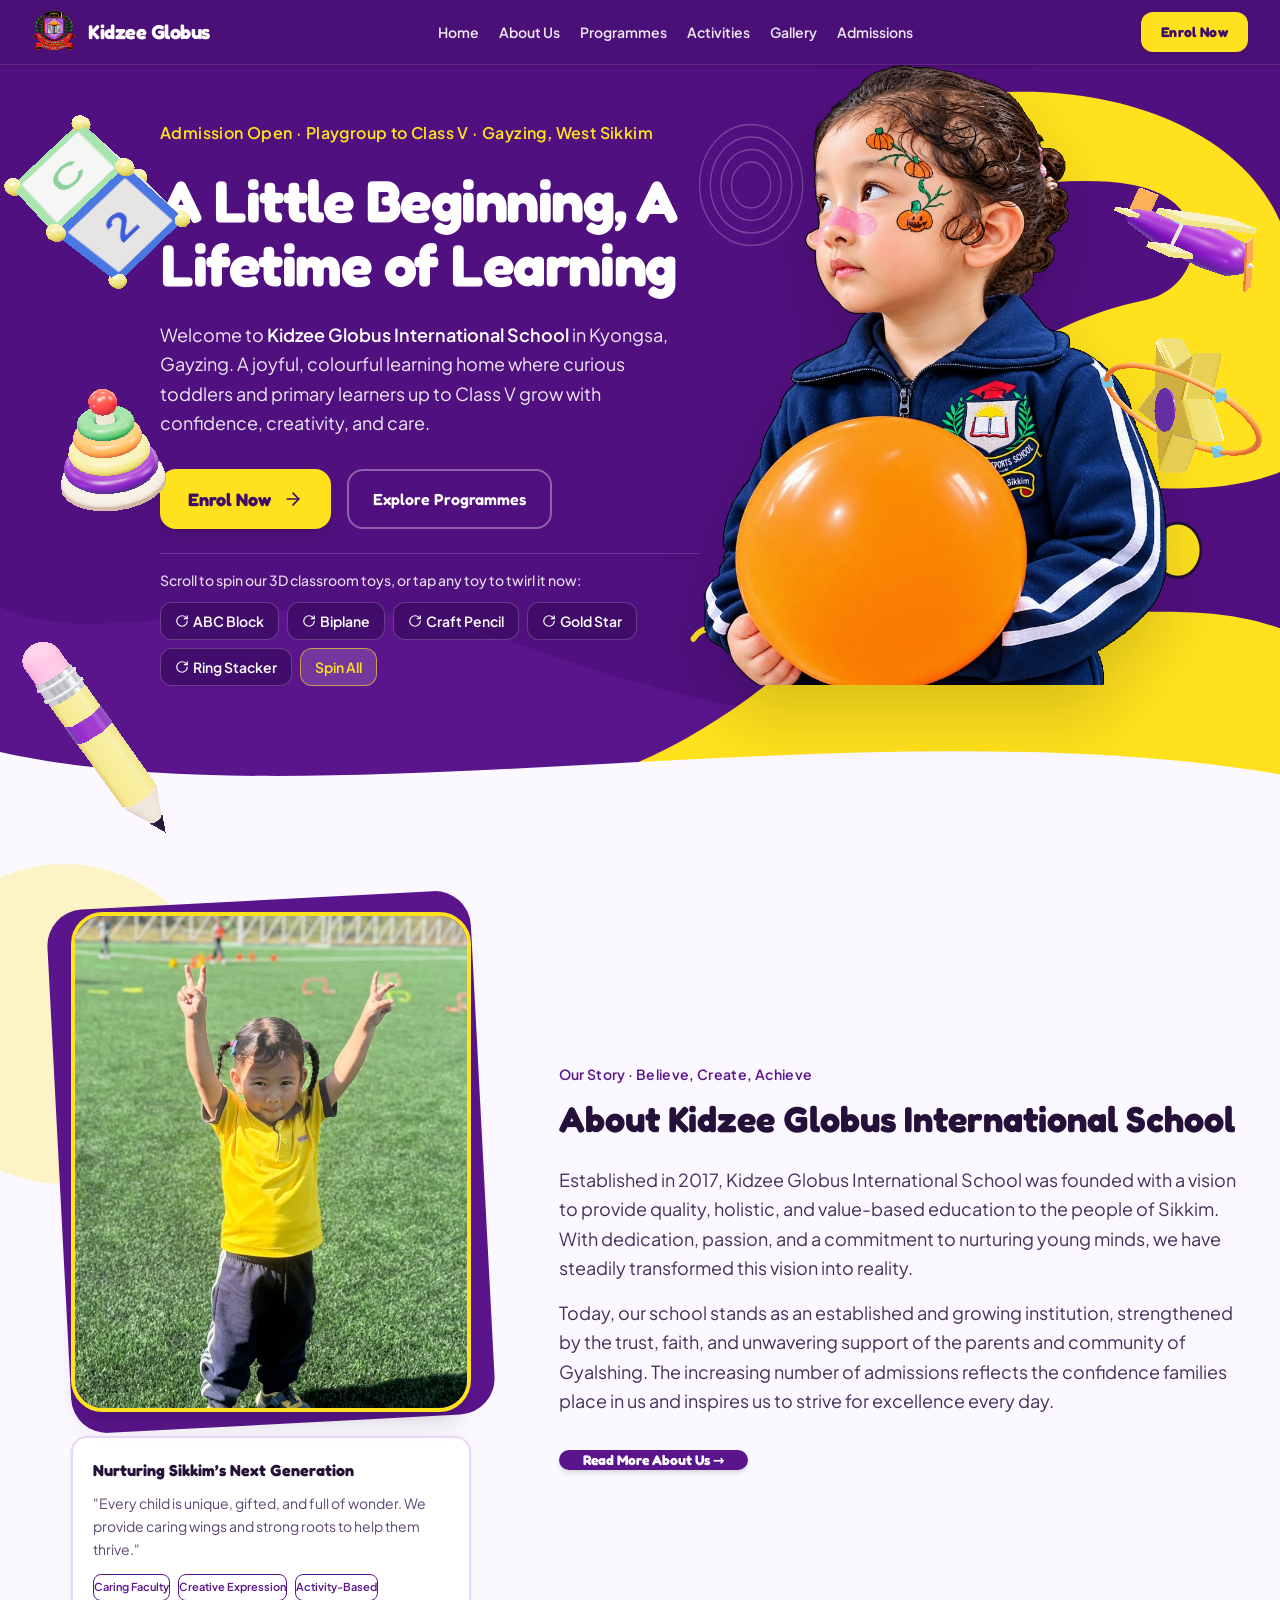
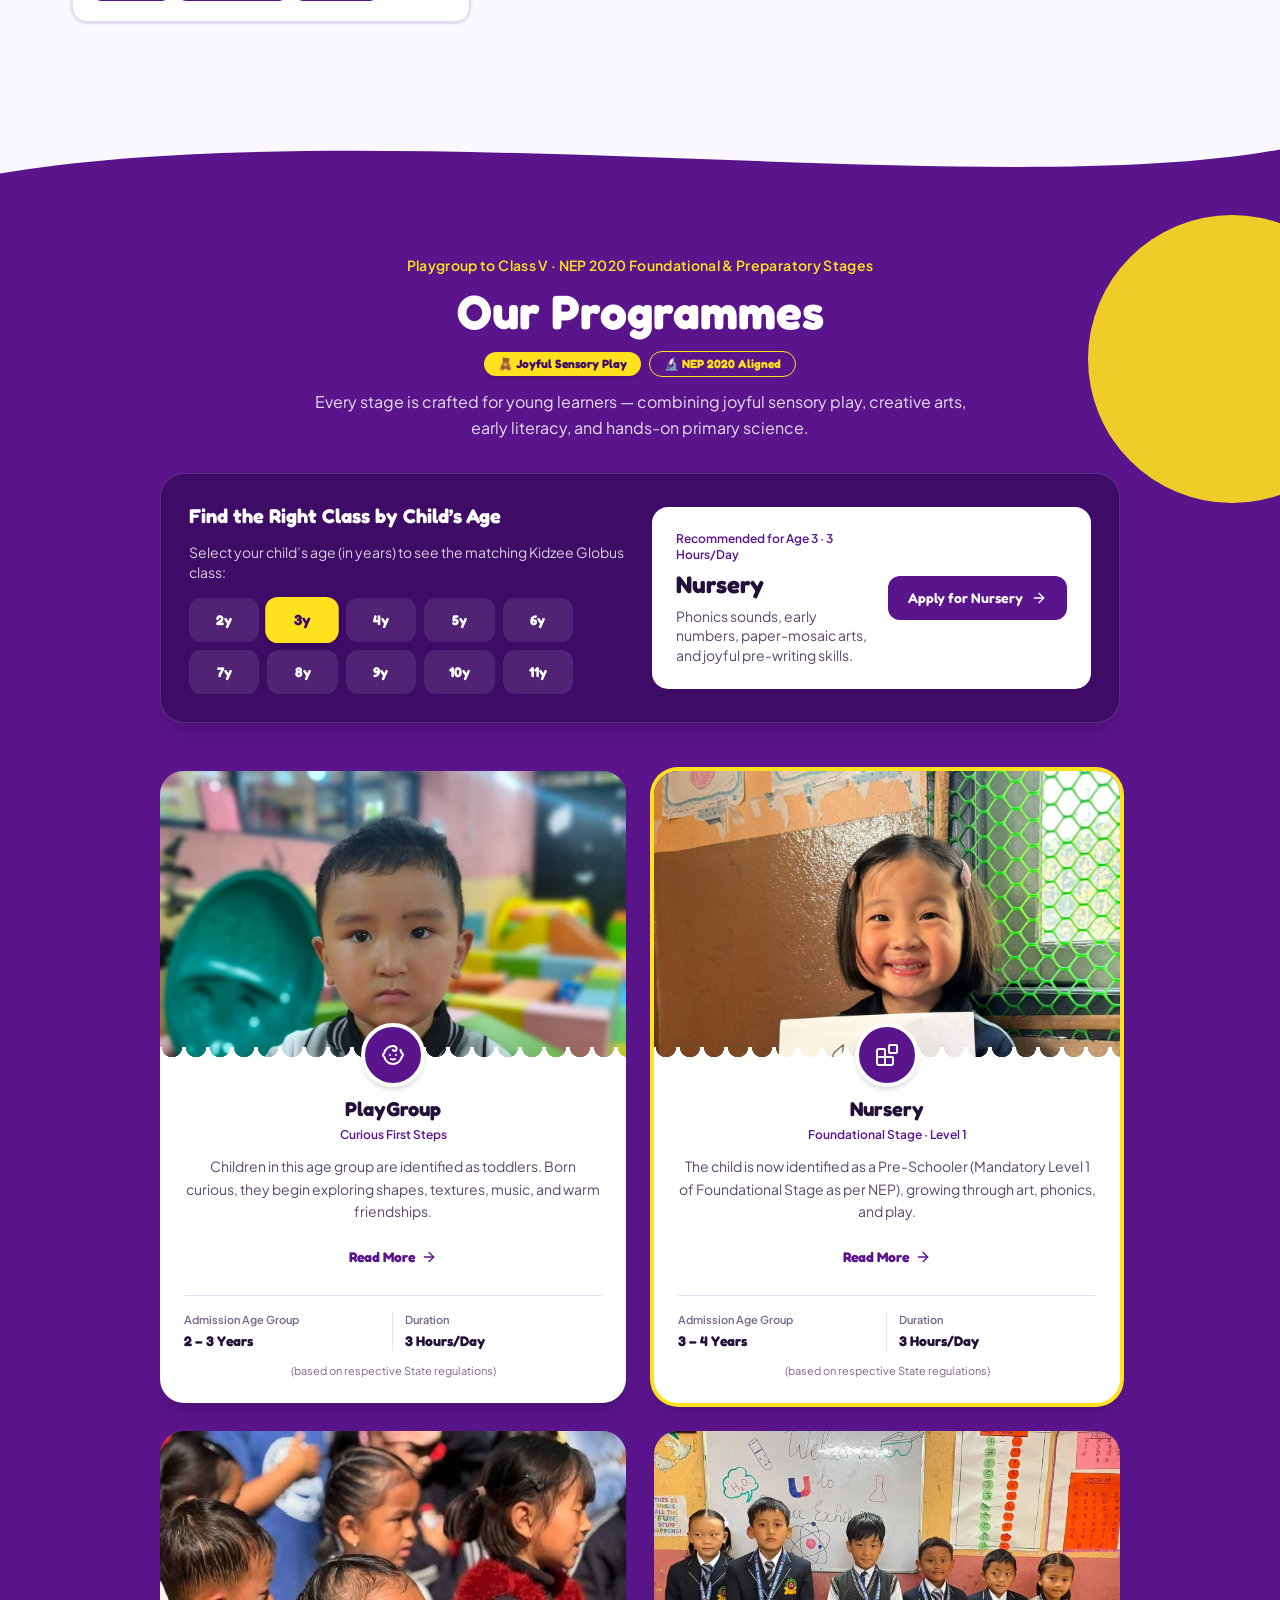
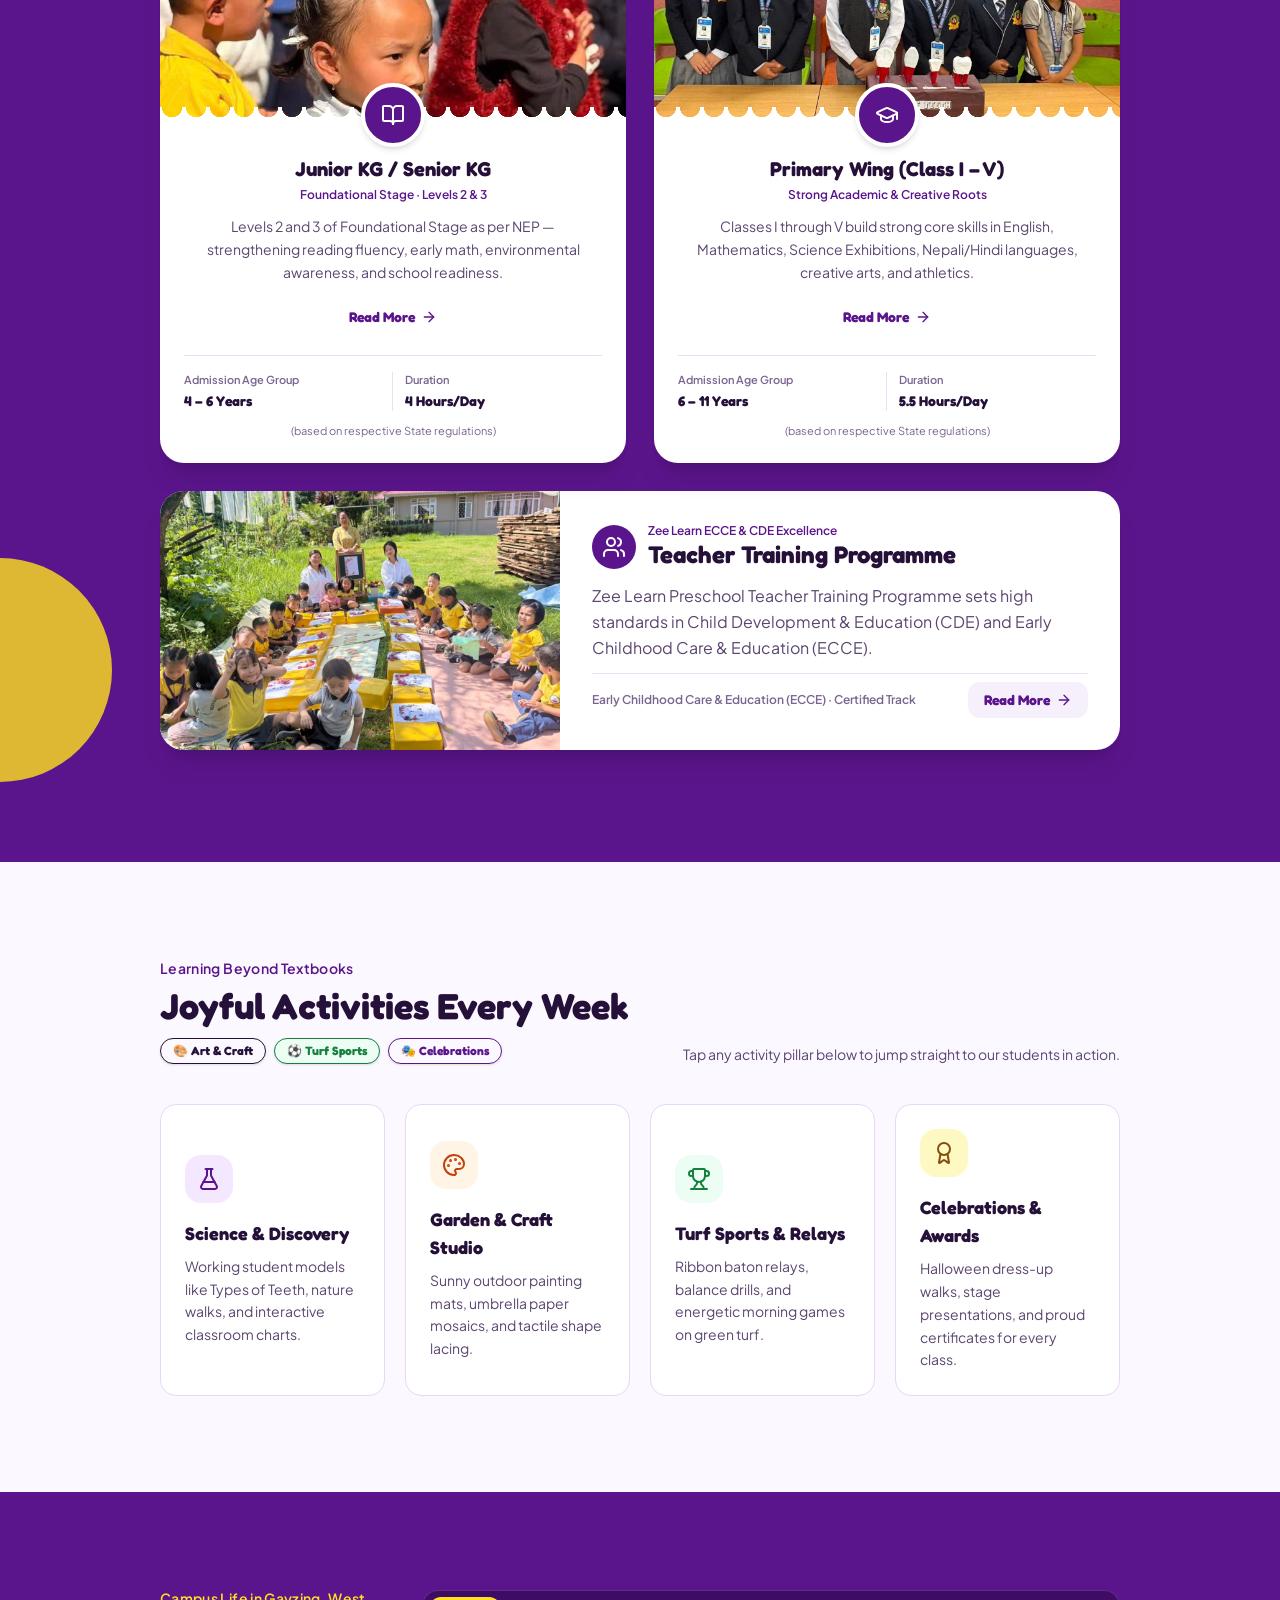
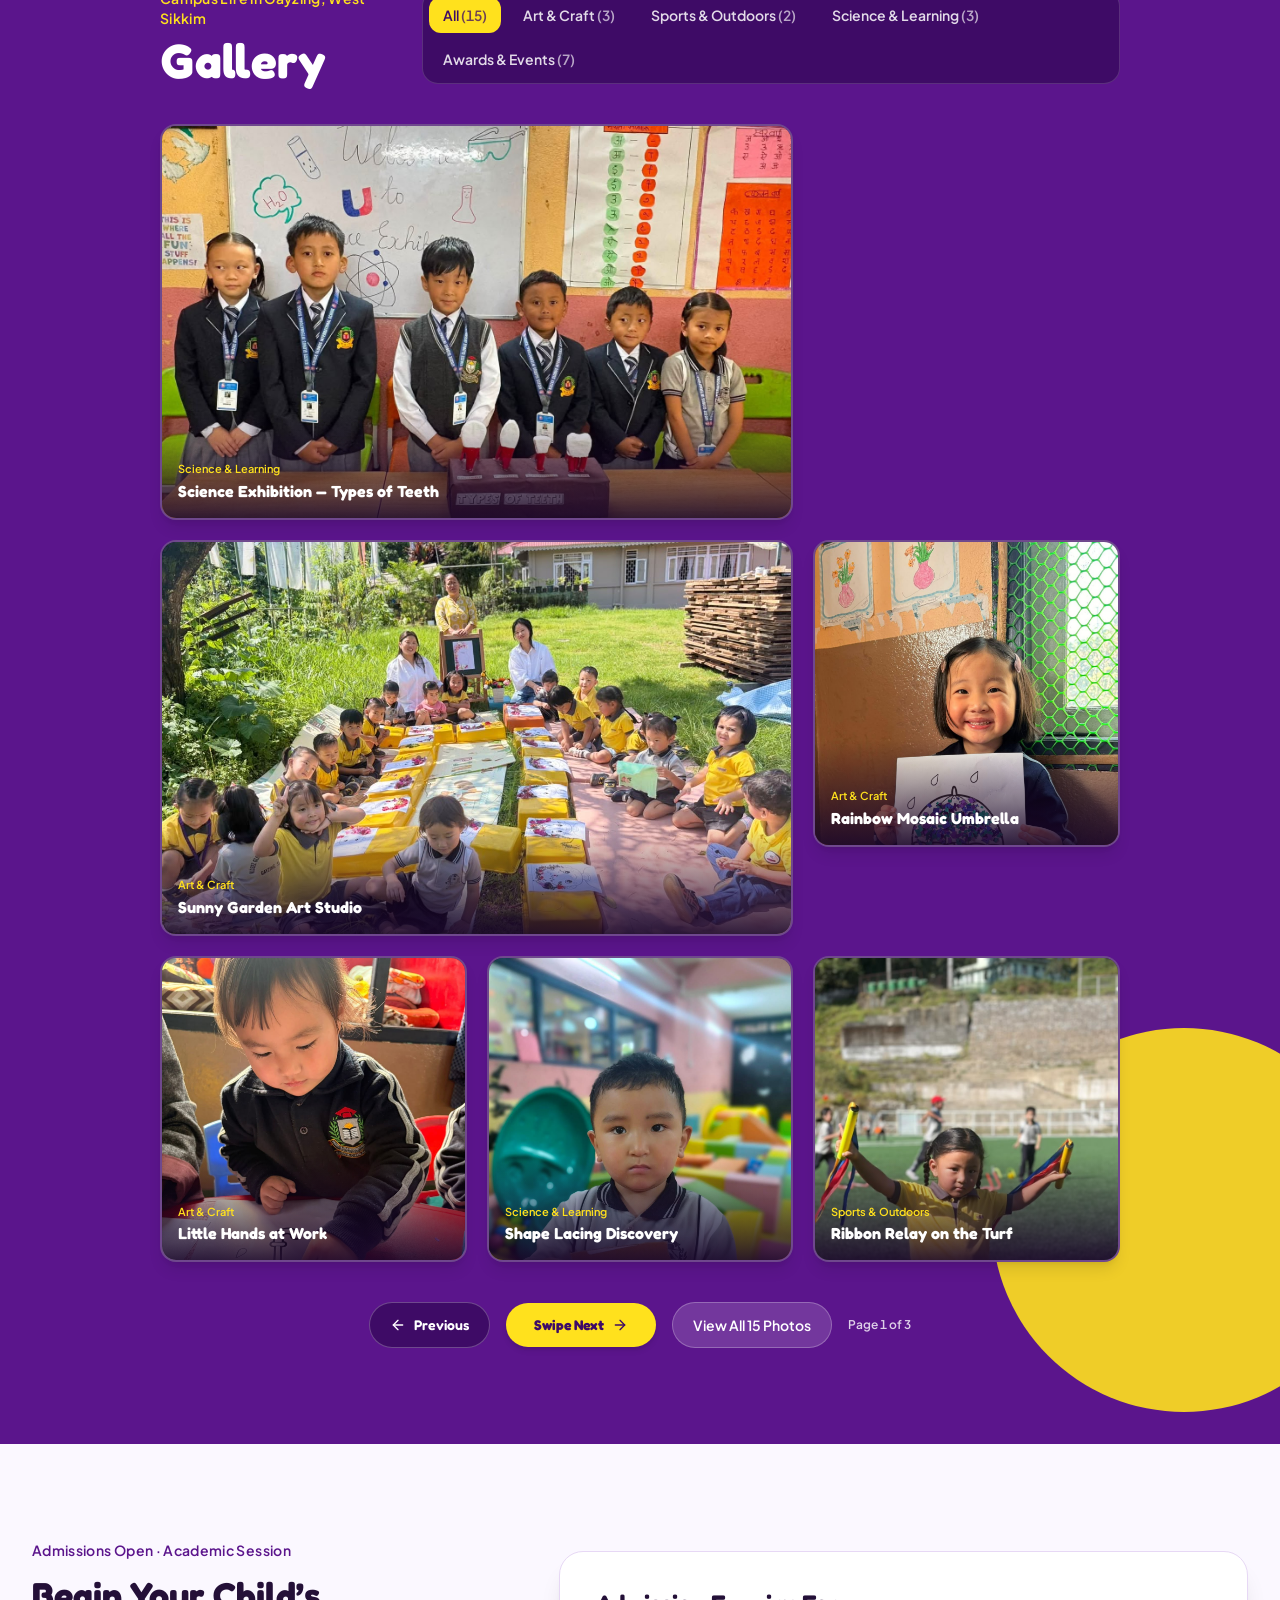
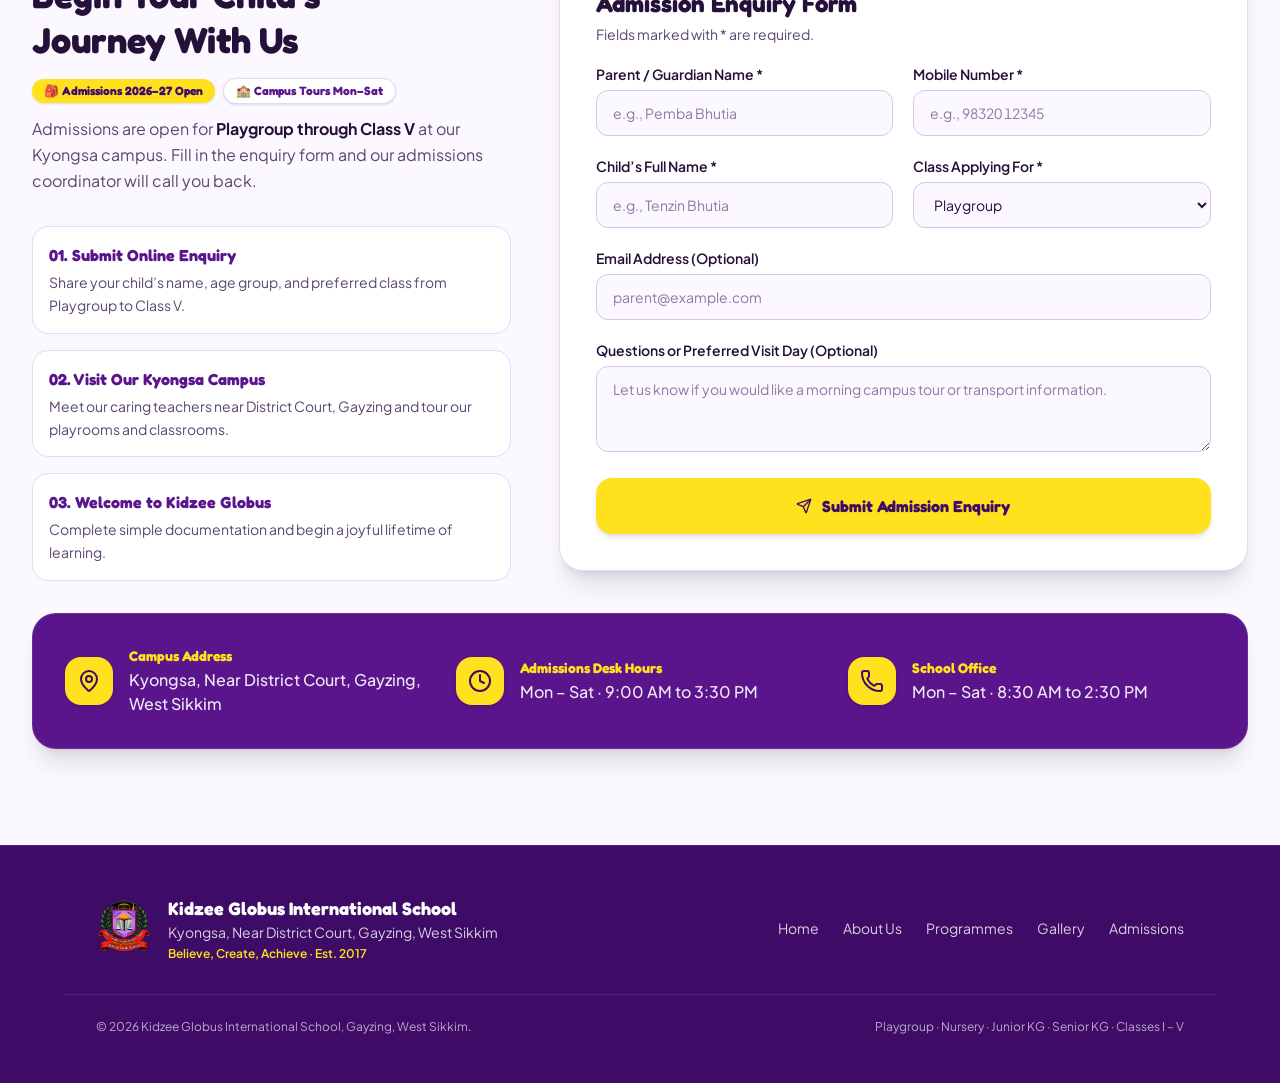
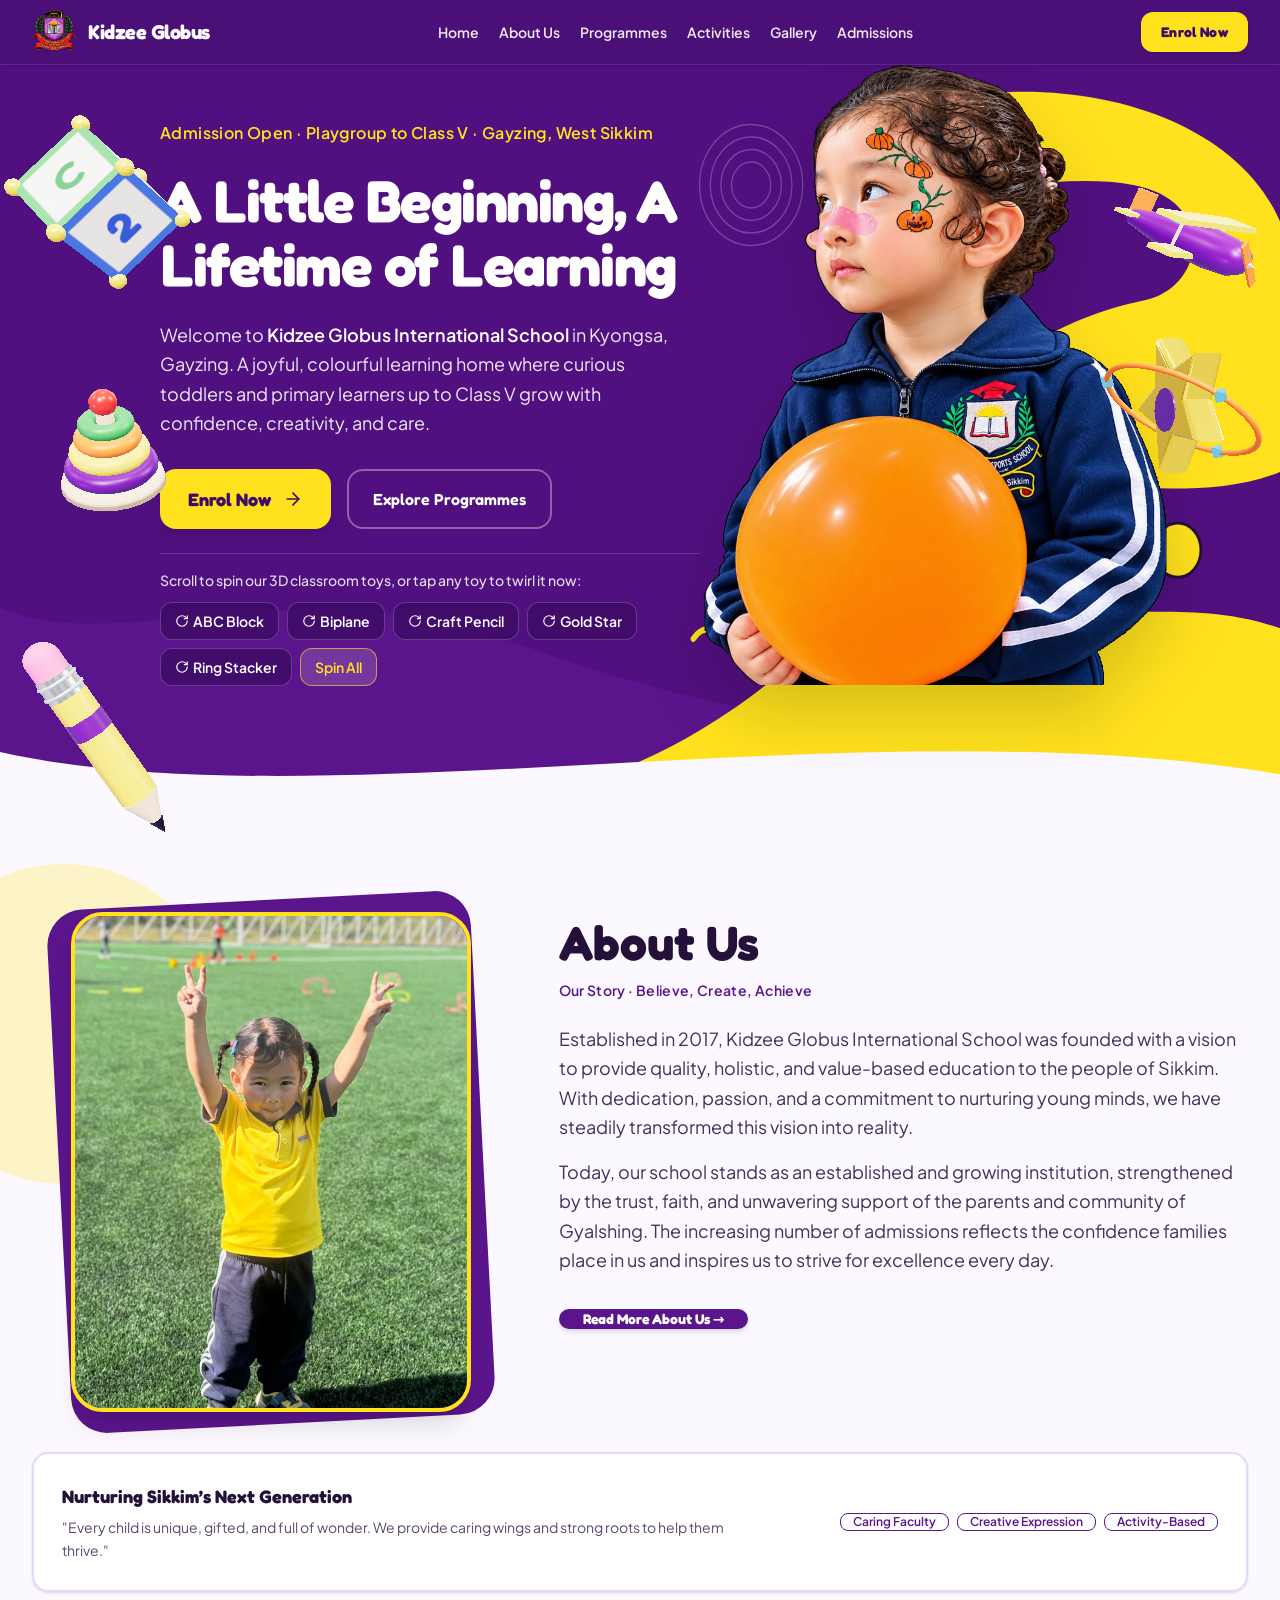
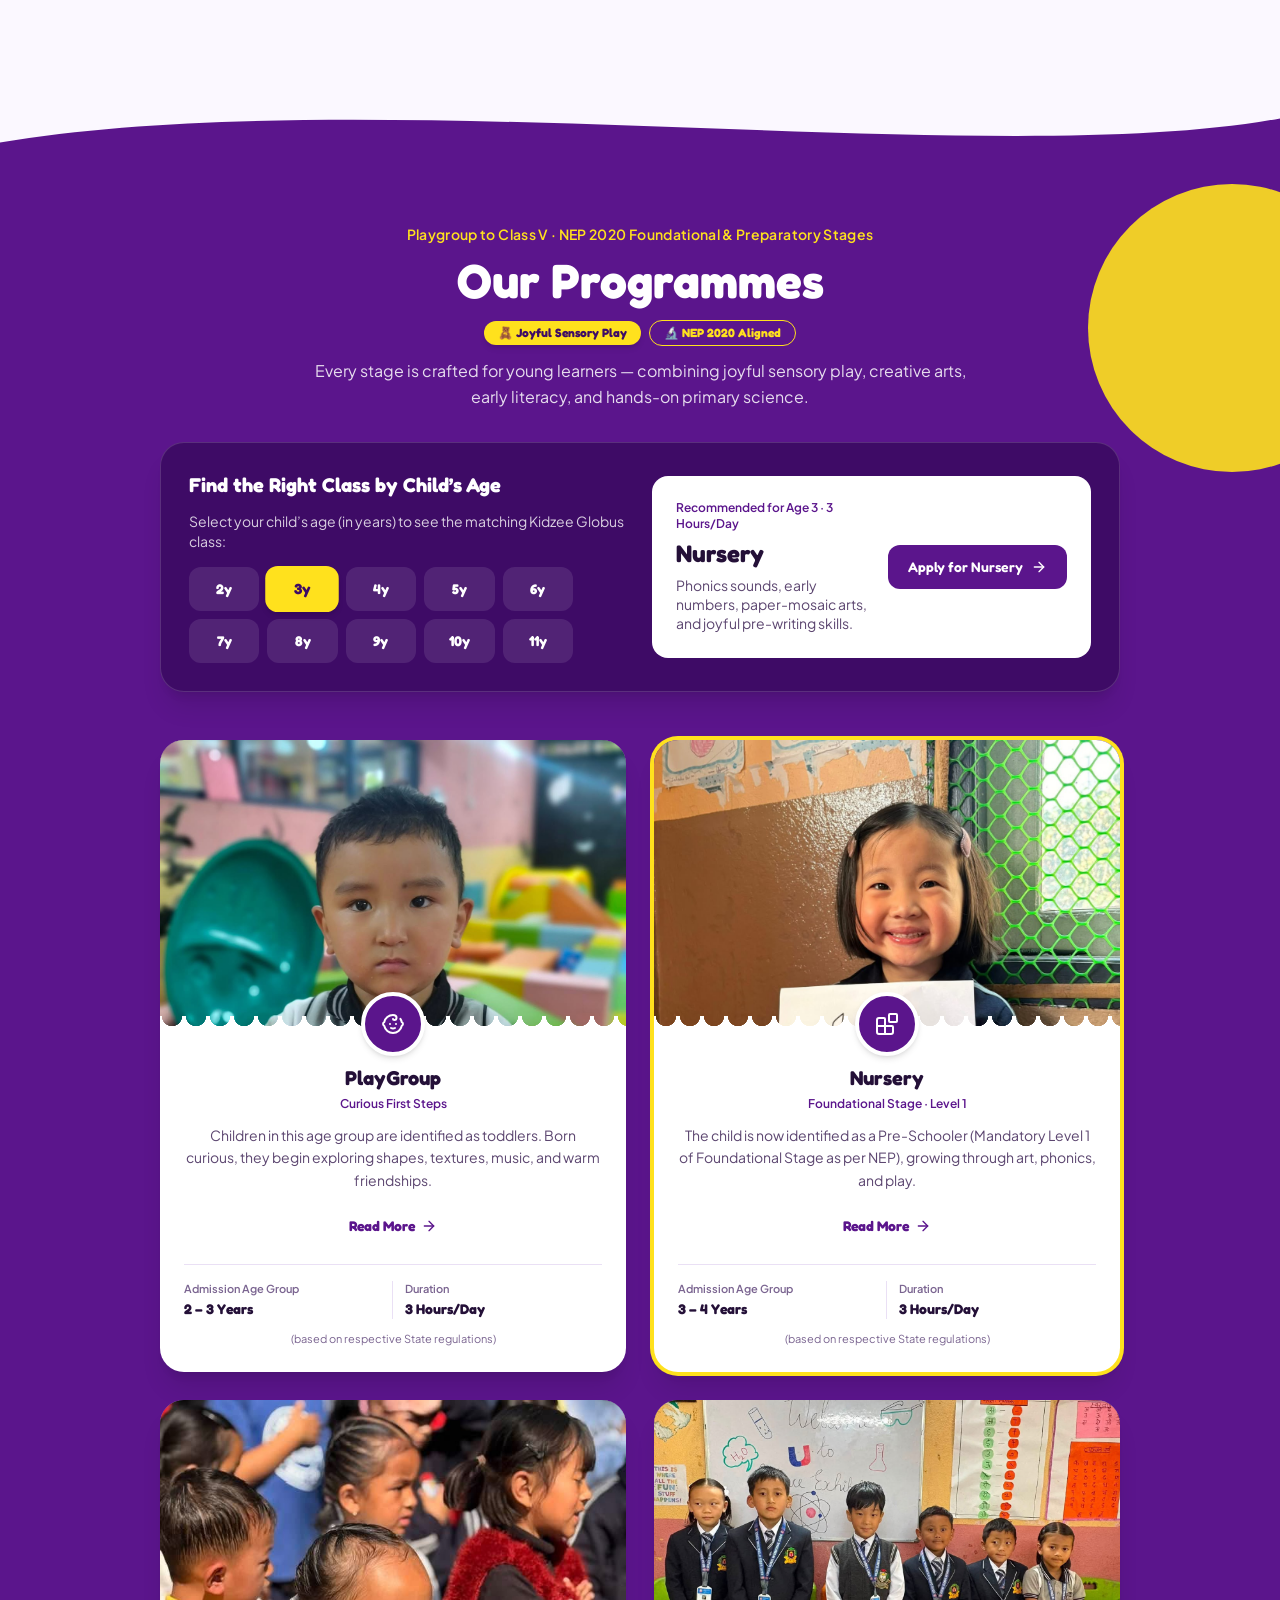
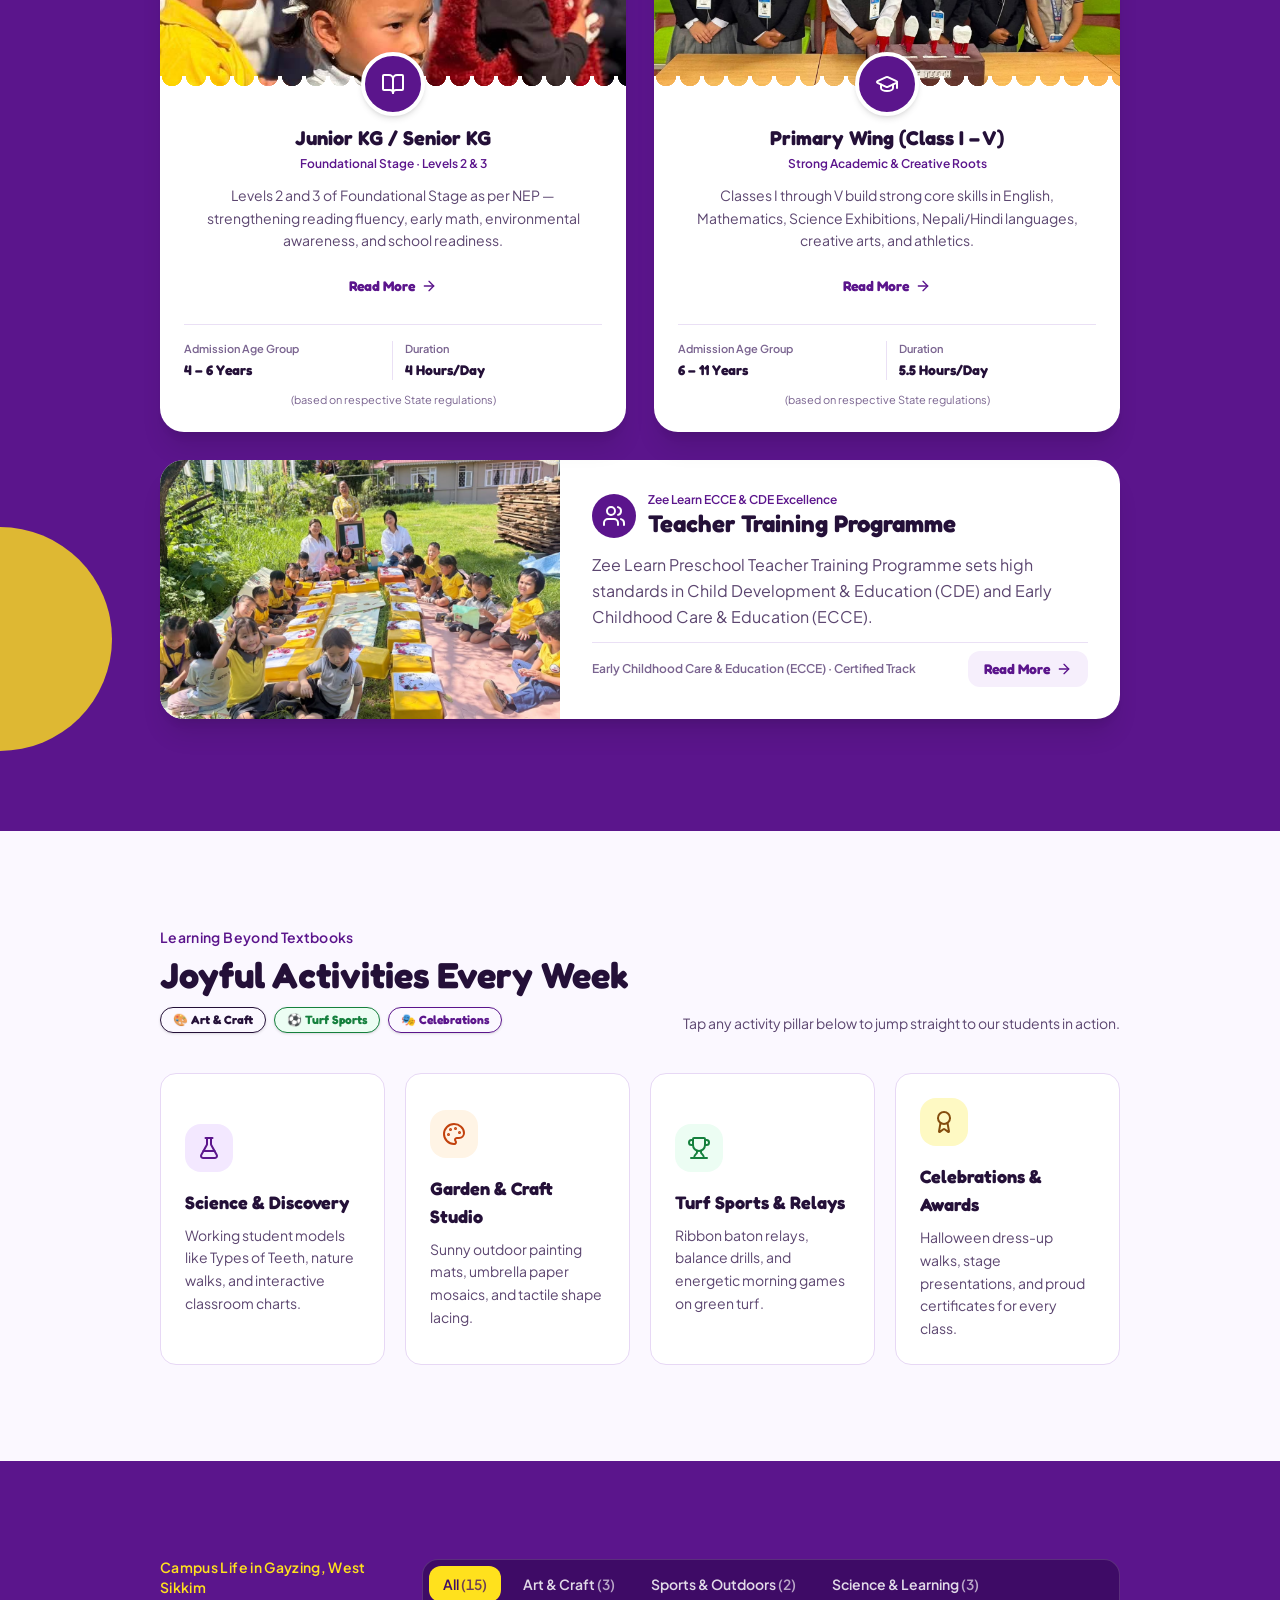
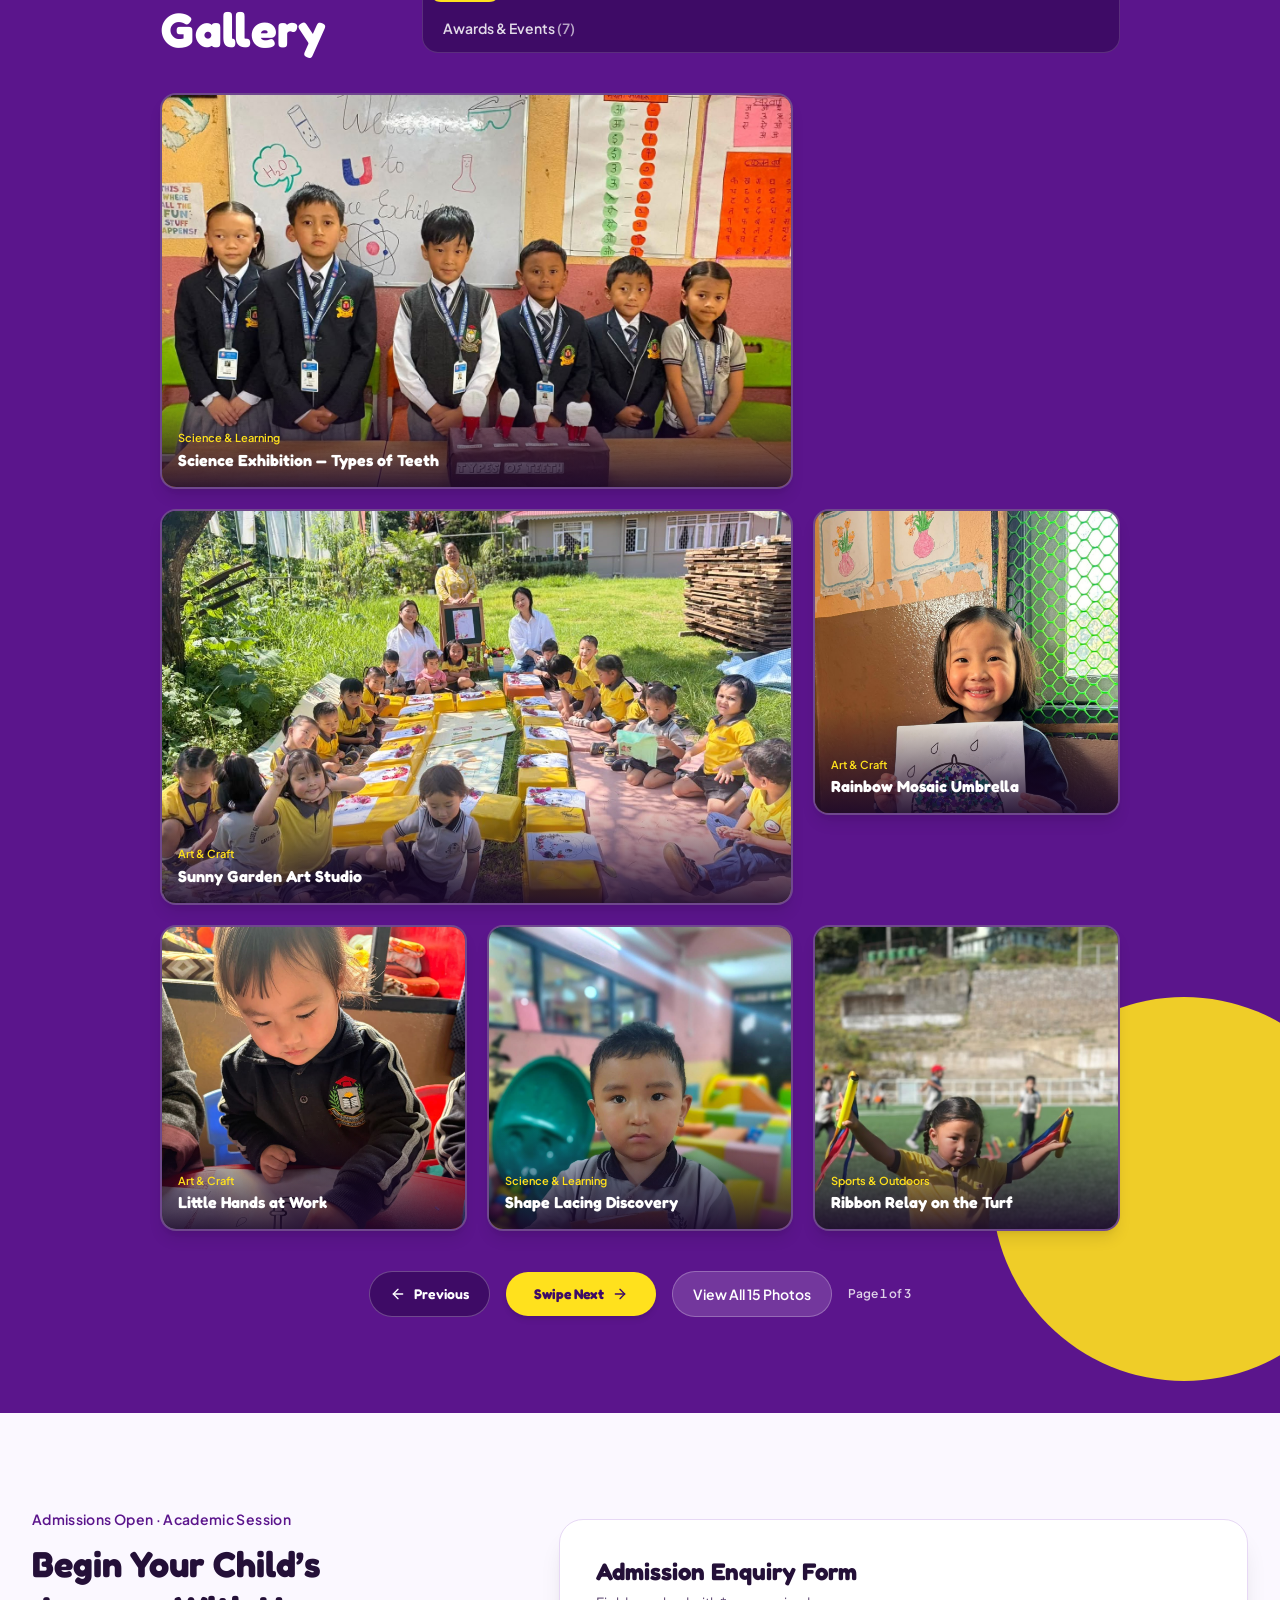
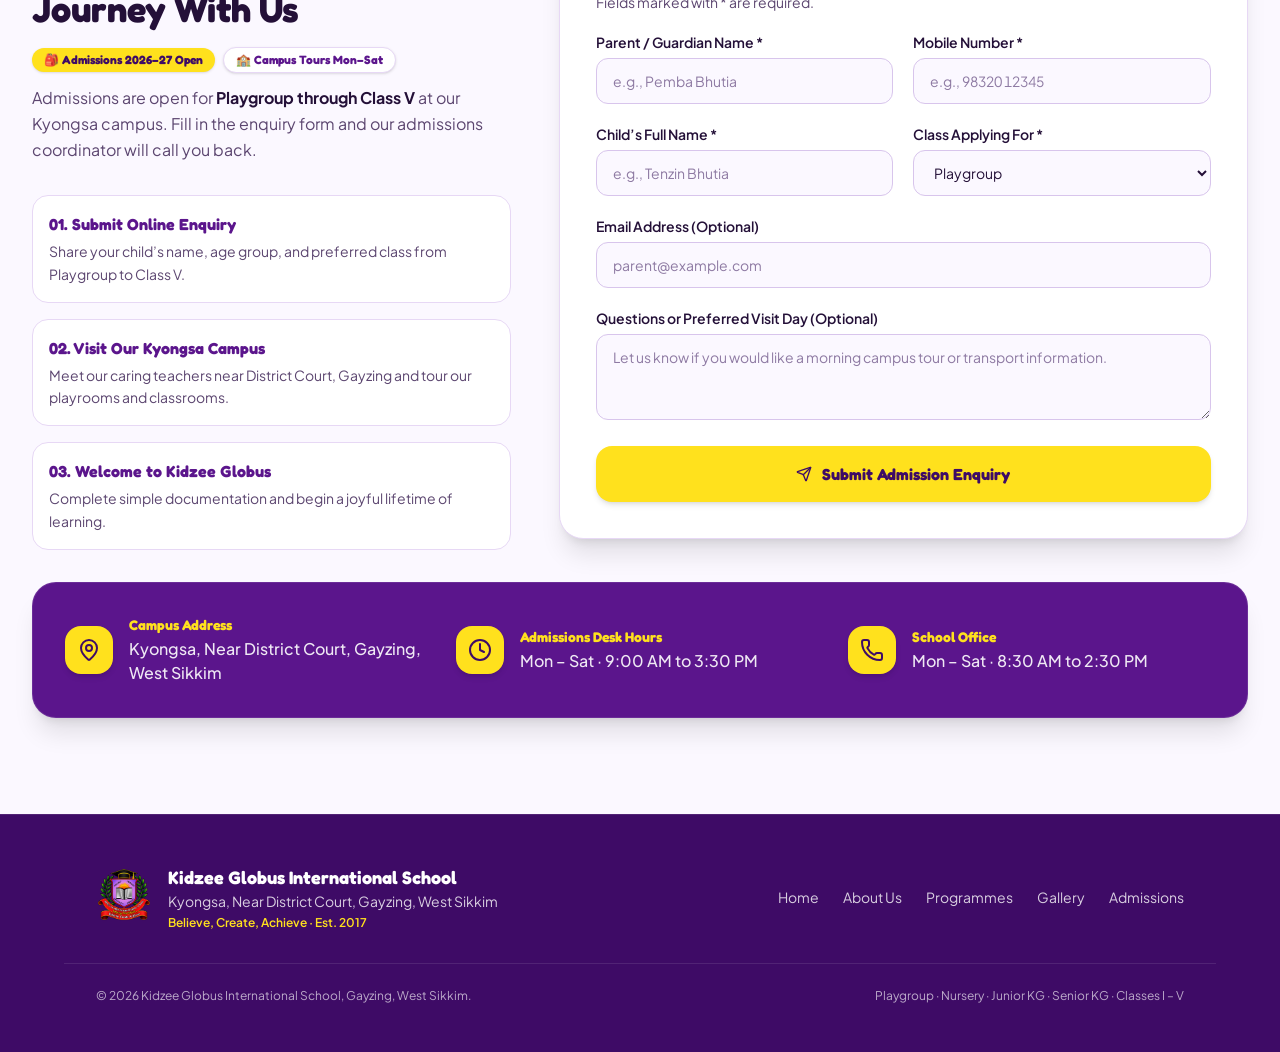
